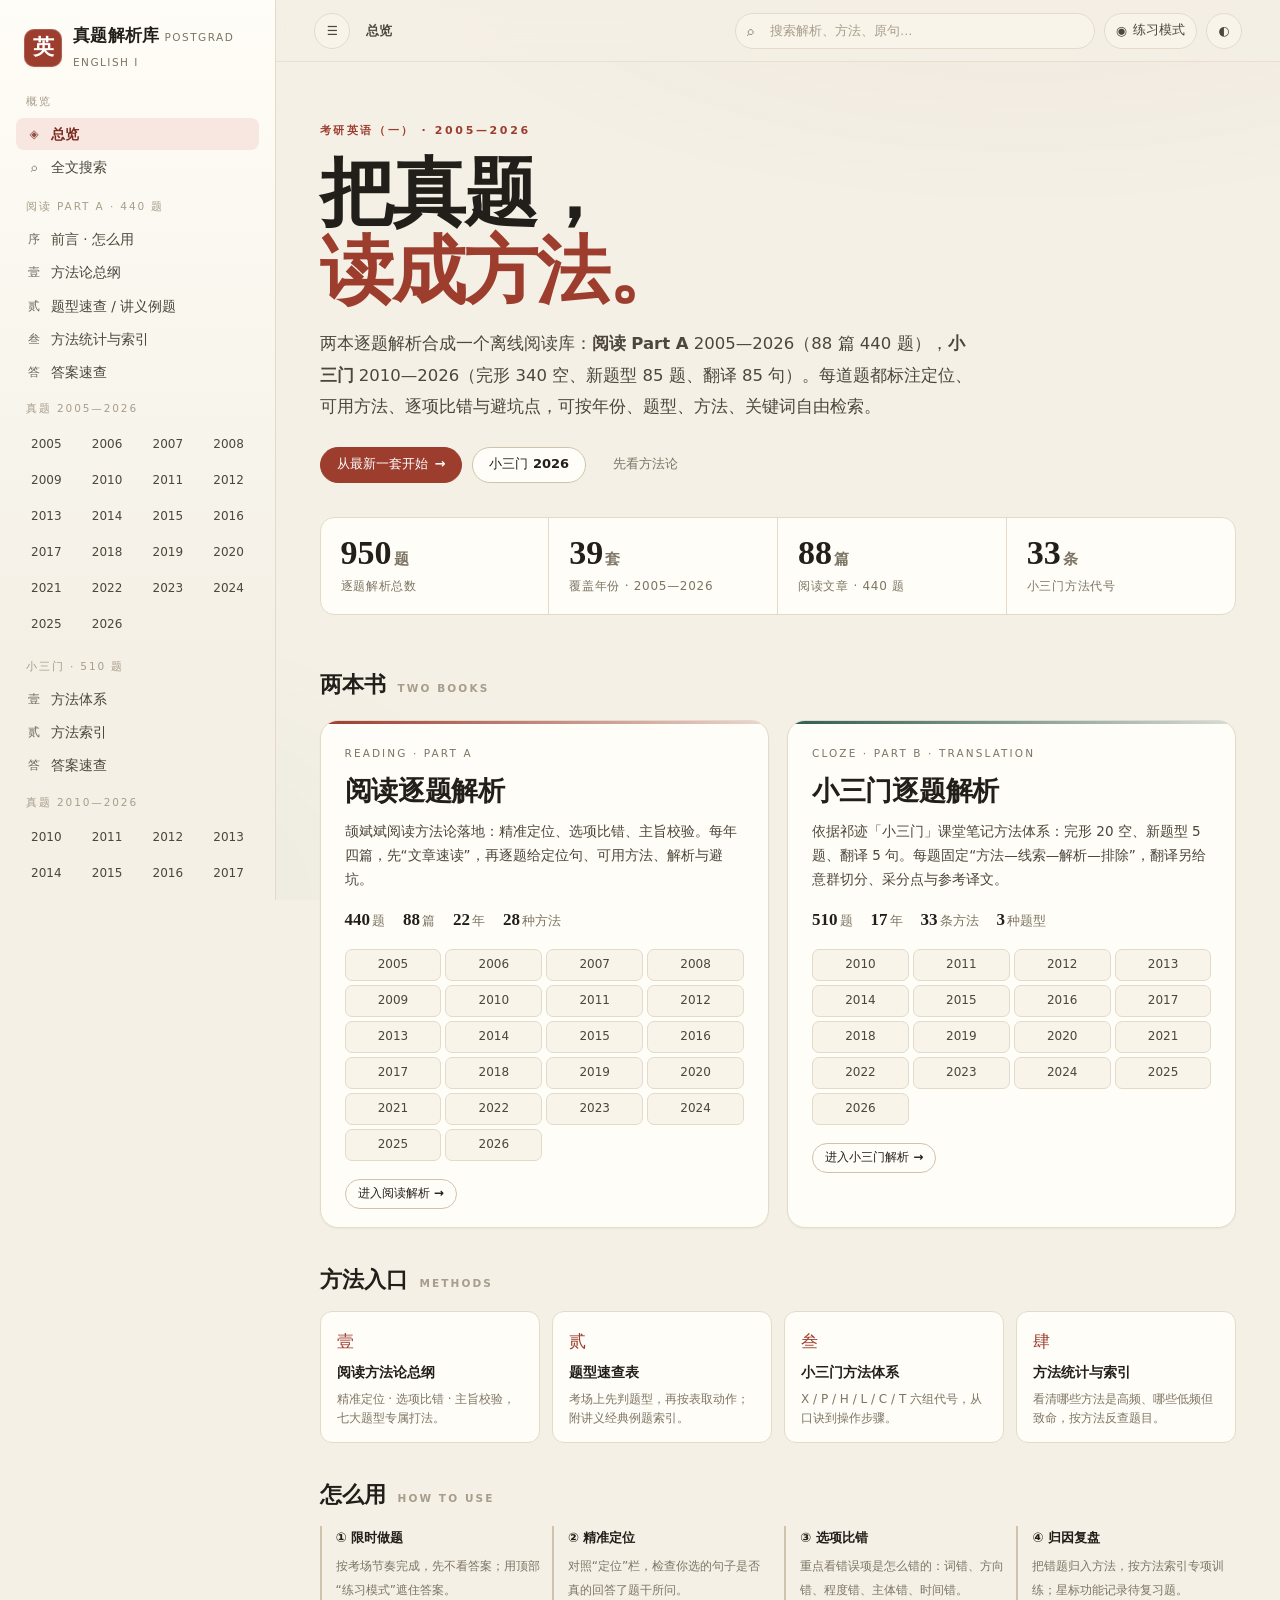
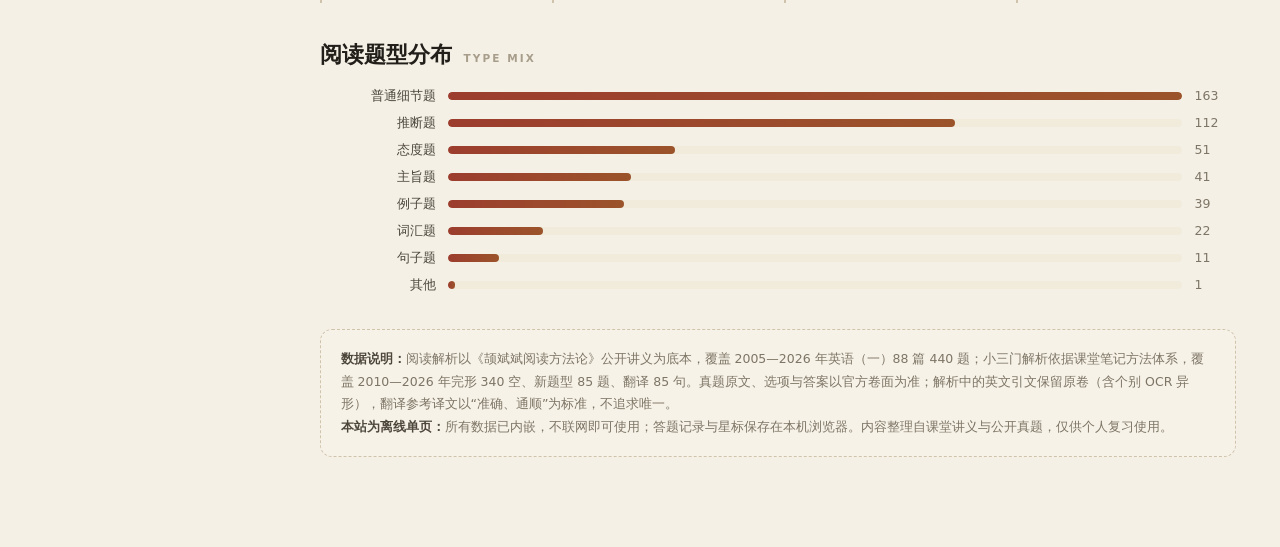
==== index.html @ 1fdf46d5 "feat: 考研英语一真题解析库（离线单页站） - 阅读 Part A 2005—2026：88 篇速读 + 440 题解析 - 小三门 2010—2026：完形 340 空 + 新题型 85 题 +" ====
<!DOCTYPE html>
<html lang="zh-CN" data-theme="light">
<head>
<meta charset="utf-8">
<meta name="viewport" content="width=device-width, initial-scale=1, viewport-fit=cover">
<title>考研英语一 · 真题解析库</title>
<meta name="description" content="考研英语（一）真题逐题解析离线阅读库：阅读 Part A 2005—2026（440题）、小三门 2010—2026（完形340空·新题型85题·翻译85句），按年份、题型、方法、关键词检索。">
<meta name="color-scheme" content="light dark">
<link rel="icon" href="data:image/svg+xml,%3Csvg xmlns='http://www.w3.org/2000/svg' viewBox='0 0 64 64'%3E%3Crect width='64' height='64' rx='14' fill='%239c3d2e'/%3E%3Ctext x='32' y='44' font-size='38' font-family='Songti SC,serif' text-anchor='middle' fill='%23fffdf7'%3E英%3C/text%3E%3C/svg%3E">
<script>
  (function () {
    try {
      var t = localStorage.getItem("ky.theme");
      if (t) t = JSON.parse(t);
      if (t !== "dark" && t !== "light") {
        t = window.matchMedia && window.matchMedia("(prefers-color-scheme: dark)").matches ? "dark" : "light";
      }
      document.documentElement.dataset.theme = t;
    } catch (e) {}
  })();
</script>
<style>
/* ============================================================
   考研英语一 · 真题解析库
   离线单页站点样式：纸感、朱砂、墨色
   ============================================================ */
:root {
  color-scheme: light;
  --sidebar-w: 276px;
  --topbar-h: 62px;
  --bg: #f4f0e6;
  --bg-deep: #ece6d8;
  --surface: #fffdf7;
  --surface-2: #f8f4e9;
  --surface-3: #f1ebdc;
  --ink: #221f1a;
  --ink-2: #4c463b;
  --muted: #7d7565;
  --faint: #a79d8a;
  --line: #e3dac9;
  --line-strong: #cfc3ac;
  --accent: #9c3d2e;
  --accent-soft: #f7e7e0;
  --accent-ink: #7c2b1f;
  --teal: #2f5d52;
  --teal-soft: #e5efe9;
  --gold: #9a6f26;
  --gold-soft: #f8eed6;
  --shadow-sm: 0 1px 2px rgba(66, 50, 30, .05);
  --shadow-md: 0 2px 4px rgba(66, 50, 30, .04), 0 18px 42px -28px rgba(66, 50, 30, .35);
  --font-ui: "PingFang SC", "Hiragino Sans GB", "Microsoft YaHei", system-ui, -apple-system, sans-serif;
  --font-serif: "Songti SC", "Noto Serif CJK SC", "Source Han Serif SC", "STSong", "SimSun", serif;
  --font-en: "Charter", "Iowan Old Style", "Palatino Linotype", "Times New Roman", serif;
  --font-mono: "SF Mono", "JetBrains Mono", Menlo, Consolas, monospace;
  --radius: 14px;
}
html[data-theme="dark"] {
  color-scheme: dark;
  --bg: #141310;
  --bg-deep: #100f0d;
  --surface: #1e1b17;
  --surface-2: #24211c;
  --surface-3: #2b2721;
  --ink: #eee7d9;
  --ink-2: #cec5b4;
  --muted: #9d9381;
  --faint: #776e5e;
  --line: #342f27;
  --line-strong: #4a4236;
  --accent: #e08a77;
  --accent-soft: #3b241e;
  --accent-ink: #f2ac9d;
  --teal: #8fc4b4;
  --teal-soft: #1d2e2a;
  --gold: #d9b373;
  --gold-soft: #332a1a;
  --shadow-sm: 0 1px 2px rgba(0, 0, 0, .3);
  --shadow-md: 0 2px 4px rgba(0, 0, 0, .25), 0 22px 48px -30px rgba(0, 0, 0, .8);
}

* { box-sizing: border-box; }
html { scroll-behavior: smooth; }
@media (prefers-reduced-motion: reduce) {
  html { scroll-behavior: auto; }
  * { transition: none !important; animation: none !important; }
}
body {
  margin: 0;
  background: var(--bg);
  color: var(--ink);
  font-family: var(--font-ui);
  font-size: 15px;
  line-height: 1.6;
  -webkit-font-smoothing: antialiased;
  text-rendering: optimizeLegibility;
}
body::before {
  content: "";
  position: fixed;
  inset: 0;
  pointer-events: none;
  z-index: 0;
  background:
    radial-gradient(1100px 500px at 80% -10%, rgba(156, 61, 46, .05), transparent 60%),
    radial-gradient(900px 500px at 0% 100%, rgba(47, 93, 82, .05), transparent 60%);
}
html[data-theme="dark"] body::before {
  background:
    radial-gradient(1100px 500px at 80% -10%, rgba(224, 138, 119, .06), transparent 60%),
    radial-gradient(900px 500px at 0% 100%, rgba(143, 196, 180, .05), transparent 60%);
}
a { color: inherit; text-decoration: none; }
button { font-family: inherit; color: inherit; }
code {
  font-family: var(--font-mono);
  font-size: .88em;
  background: var(--surface-3);
  border: 1px solid var(--line);
  border-radius: 4px;
  padding: .08em .38em;
  color: var(--accent-ink);
  white-space: nowrap;
}
strong { color: var(--ink); font-weight: 650; }
::selection { background: var(--accent-soft); color: var(--accent-ink); }
:focus-visible { outline: 2px solid var(--accent); outline-offset: 2px; border-radius: 4px; }

/* ---------------- 侧栏 ---------------- */
.sidebar {
  position: fixed;
  inset: 0 auto 0 0;
  width: var(--sidebar-w);
  z-index: 40;
  display: flex;
  flex-direction: column;
  background: linear-gradient(180deg, var(--surface) 0%, var(--bg) 72%);
  border-right: 1px solid var(--line);
  padding: 22px 16px 14px;
  overflow-y: auto;
  scrollbar-width: thin;
}
.brand { display: flex; align-items: center; gap: 11px; padding: 0 8px 20px; }
.brand-mark {
  width: 38px; height: 38px; flex: none;
  border-radius: 10px;
  background: var(--accent);
  color: #fff;
  display: grid; place-items: center;
  font-family: var(--font-serif);
  font-size: 21px; font-weight: 700;
  box-shadow: inset 0 0 0 1px rgba(255, 255, 255, .18), var(--shadow-sm);
}
.brand-title { font-family: var(--font-serif); font-size: 17px; font-weight: 700; letter-spacing: .02em; }
.brand-sub { font-size: 10.5px; color: var(--muted); letter-spacing: .14em; margin-top: 1px; }
.nav-group { margin-top: 14px; }
.nav-group:first-of-type { margin-top: 0; }
.nav-title {
  font-size: 10.5px; letter-spacing: .18em; color: var(--faint);
  padding: 0 10px 7px; text-transform: uppercase;
}
.nav-link {
  display: flex; align-items: center; gap: 9px;
  padding: 7px 10px; margin: 1px 0;
  border-radius: 8px;
  color: var(--ink-2);
  font-size: 13.5px;
  line-height: 1.35;
  transition: background .15s, color .15s;
}
.nav-link:hover { background: var(--surface-2); color: var(--ink); }
.nav-link.active { background: var(--accent-soft); color: var(--accent-ink); font-weight: 600; }
.nav-link .ni { width: 16px; text-align: center; font-size: 12px; opacity: .8; }
.year-grid { display: grid; grid-template-columns: repeat(4, 1fr); gap: 4px; padding: 4px 2px; }
.year-chip {
  display: grid; place-items: center;
  height: 32px; border-radius: 7px;
  font-size: 12px; color: var(--ink-2);
  border: 1px solid transparent;
  font-variant-numeric: tabular-nums;
  transition: background .15s, border-color .15s, color .15s;
}
.year-chip:hover { background: var(--surface-2); border-color: var(--line); }
.year-chip.active { background: var(--accent); color: #fff; font-weight: 600; }
.sidebar-foot {
  margin-top: auto; padding: 18px 10px 4px;
  border-top: 1px dashed var(--line);
  font-size: 11.5px; color: var(--muted);
  display: flex; align-items: center; justify-content: space-between; gap: 8px;
}
.sidebar-foot b { color: var(--accent-ink); font-variant-numeric: tabular-nums; }

/* ---------------- 主区 / 顶栏 ---------------- */
.main { margin-left: var(--sidebar-w); min-height: 100vh; position: relative; z-index: 1; }
.topbar {
  position: sticky; top: 0; z-index: 30;
  height: var(--topbar-h);
  display: flex; align-items: center; gap: 16px;
  padding: 0 clamp(18px, 3vw, 42px);
  background: color-mix(in srgb, var(--bg) 82%, transparent);
  backdrop-filter: saturate(140%) blur(14px);
  -webkit-backdrop-filter: saturate(140%) blur(14px);
  border-bottom: 1px solid color-mix(in srgb, var(--line) 75%, transparent);
}
@supports not (backdrop-filter: blur(4px)) { .topbar { background: var(--bg); } }
.menu-btn { display: none; }
.crumb { font-size: 12.5px; color: var(--muted); display: flex; align-items: center; gap: 7px; min-width: 0; }
.crumb b { color: var(--ink-2); font-weight: 600; }
.crumb .sep { color: var(--faint); }
.top-actions { margin-left: auto; display: flex; align-items: center; gap: 9px; }
.topsearch { position: relative; width: min(360px, 34vw); }
.topsearch input {
  width: 100%; height: 36px;
  padding: 0 14px 0 34px;
  border-radius: 999px;
  border: 1px solid var(--line);
  background: var(--surface-2);
  color: var(--ink);
  font-size: 13px;
  outline: none;
  transition: border-color .15s, background .15s, box-shadow .15s;
}
.topsearch input::placeholder { color: var(--faint); }
.topsearch input:focus { border-color: var(--accent); background: var(--surface); box-shadow: 0 0 0 3px color-mix(in srgb, var(--accent) 12%, transparent); }
.topsearch .si { position: absolute; left: 12px; top: 50%; transform: translateY(-50%); color: var(--muted); font-size: 13px; pointer-events: none; }
.icon-btn {
  height: 36px; min-width: 36px; padding: 0 11px;
  display: inline-flex; align-items: center; justify-content: center; gap: 6px;
  border: 1px solid var(--line);
  background: var(--surface-2);
  border-radius: 999px;
  font-size: 12.5px;
  color: var(--ink-2);
  cursor: pointer;
  transition: all .15s;
}
.icon-btn:hover { border-color: var(--line-strong); background: var(--surface); color: var(--ink); }
.icon-btn.active { background: var(--accent); border-color: var(--accent); color: #fff; }
.icon-btn.active:hover { background: var(--accent); color: #fff; }
.view { max-width: 1040px; margin: 0 auto; padding: clamp(22px, 3.4vw, 42px) clamp(18px, 3.4vw, 44px) 90px; }

/* ---------------- 通用 ---------------- */
.eyebrow {
  font-size: 11px; letter-spacing: .24em; text-transform: uppercase;
  color: var(--accent); font-weight: 650;
}
.page-head { margin-bottom: 26px; }
.page-head h1 {
  font-family: var(--font-serif);
  font-size: clamp(30px, 3.6vw, 44px);
  line-height: 1.15;
  letter-spacing: -.01em;
  margin: 7px 0 10px;
  font-weight: 700;
}
.page-head .sub { color: var(--ink-2); font-size: 14.5px; max-width: 760px; line-height: 1.8; }
.meta-row { display: flex; flex-wrap: wrap; gap: 8px; margin-top: 14px; align-items: center; }
.pill {
  display: inline-flex; align-items: center; gap: 6px;
  padding: 4px 11px; border-radius: 999px;
  background: var(--surface-2); border: 1px solid var(--line);
  font-size: 12px; color: var(--ink-2);
  white-space: nowrap;
}
.pill.accent { background: var(--accent-soft); border-color: transparent; color: var(--accent-ink); }
.pill.teal { background: var(--teal-soft); border-color: transparent; color: var(--teal); }
.pill.gold { background: var(--gold-soft); border-color: transparent; color: var(--gold); }
.btn {
  display: inline-flex; align-items: center; justify-content: center; gap: 7px;
  height: 36px; padding: 0 16px;
  border-radius: 999px;
  border: 1px solid var(--line-strong);
  background: var(--surface);
  color: var(--ink);
  font-size: 13px; font-weight: 550;
  cursor: pointer;
  transition: all .16s;
}
.btn:hover { border-color: var(--ink-2); transform: translateY(-1px); }
.btn.primary { background: var(--accent); border-color: var(--accent); color: #fff; }
.btn.primary:hover { background: var(--accent-ink); border-color: var(--accent-ink); }
.btn.ghost { background: transparent; border-color: transparent; color: var(--muted); }
.btn.ghost:hover { background: var(--surface-2); color: var(--ink); }
.btn.sm { height: 30px; padding: 0 12px; font-size: 12px; }
.toolbar { display: flex; align-items: center; gap: 8px; flex-wrap: wrap; margin: 18px 0; }
.toolbar .spacer { flex: 1; }
.hint { font-size: 12px; color: var(--muted); }
.section-title {
  display: flex; align-items: baseline; gap: 12px;
  margin: 34px 0 14px;
  font-family: var(--font-serif); font-size: 22px; font-weight: 700;
}
.section-title .en { font-family: var(--font-ui); font-size: 10.5px; letter-spacing: .2em; color: var(--faint); font-weight: 600; }
.section-title .spacer { flex: 1; }
.qjump { display: flex; gap: 4px; flex-wrap: wrap; align-items: center; }
.qjump button {
  min-width: 30px; height: 27px; padding: 0 7px;
  border-radius: 6px; border: 1px solid var(--line);
  background: var(--surface); color: var(--muted);
  font-size: 11.5px; cursor: pointer; font-variant-numeric: tabular-nums;
  transition: all .15s;
}
.qjump button:hover { border-color: var(--accent); color: var(--accent-ink); background: var(--accent-soft); }

/* ---------------- 首页 ---------------- */
.hero { padding: 18px 0 10px; }
.hero h1 {
  font-family: var(--font-serif);
  font-size: clamp(42px, 6.2vw, 74px);
  line-height: 1.06;
  letter-spacing: -.025em;
  margin: 14px 0 18px;
  font-weight: 700;
}
.hero h1 .accent { color: var(--accent); }
.hero .lead { font-size: 16.5px; color: var(--ink-2); max-width: 660px; line-height: 1.9; }
.hero-actions { display: flex; gap: 10px; flex-wrap: wrap; margin-top: 24px; }
.stat-strip {
  margin: 34px 0 8px;
  display: grid; grid-template-columns: repeat(4, 1fr);
  border: 1px solid var(--line);
  border-radius: var(--radius);
  background: var(--surface);
  overflow: hidden;
}
.stat { padding: 18px 20px; border-right: 1px solid var(--line); }
.stat:last-child { border-right: 0; }
.stat .num {
  font-family: var(--font-serif); font-size: 34px; line-height: 1; font-weight: 700;
  font-variant-numeric: tabular-nums;
}
.stat .num em { font-style: normal; font-size: 15px; color: var(--muted); margin-left: 2px; }
.stat .lab { font-size: 12px; color: var(--muted); margin-top: 7px; letter-spacing: .06em; }
.book-grid { display: grid; grid-template-columns: 1fr 1fr; gap: 18px; margin-top: 18px; }
.book-card {
  display: block;
  position: relative;
  border: 1px solid var(--line);
  border-radius: 18px;
  background: var(--surface);
  padding: 24px 24px 18px;
  overflow: hidden;
  box-shadow: var(--shadow-sm);
  transition: transform .2s, box-shadow .2s, border-color .2s;
}
.book-card:hover { transform: translateY(-3px); box-shadow: var(--shadow-md); border-color: var(--line-strong); }
.book-card::before {
  content: ""; position: absolute; inset: 0 0 auto 0; height: 3px;
  background: linear-gradient(90deg, var(--accent), color-mix(in srgb, var(--accent) 20%, transparent));
}
.book-card.small::before { background: linear-gradient(90deg, var(--teal), color-mix(in srgb, var(--teal) 20%, transparent)); }
.book-card .bk { font-size: 10.5px; letter-spacing: .2em; color: var(--muted); text-transform: uppercase; }
.book-card h2 { font-family: var(--font-serif); font-size: 27px; margin: 8px 0 6px; letter-spacing: -.01em; }
.book-card .desc { color: var(--ink-2); font-size: 13.5px; line-height: 1.8; min-height: 48px; }
.book-card .nums { display: flex; gap: 18px; margin: 14px 0 16px; font-size: 12.5px; color: var(--muted); }
.book-card .nums b { color: var(--ink); font-family: var(--font-serif); font-size: 17px; margin-right: 2px; }
.book-card .year-grid { padding: 0; margin-bottom: 14px; }
.book-card .year-chip { border-color: var(--line); background: var(--surface-2); }
.entry-grid { display: grid; grid-template-columns: repeat(4, 1fr); gap: 12px; }
.entry {
  display: flex; flex-direction: column; gap: 6px;
  border: 1px solid var(--line); border-radius: 12px;
  background: var(--surface); padding: 16px 16px 14px;
  transition: border-color .15s, transform .15s;
}
.entry:hover { border-color: var(--line-strong); transform: translateY(-2px); }
.entry .ico { font-size: 17px; color: var(--accent); }
.entry b { font-size: 14px; }
.entry span { font-size: 12px; color: var(--muted); line-height: 1.6; }
.howto { display: grid; grid-template-columns: repeat(4, 1fr); gap: 12px; margin-top: 8px; }
.howto .step { border-left: 2px solid var(--line-strong); padding: 2px 0 2px 14px; }
.howto .step b { display: block; font-size: 13px; margin-bottom: 4px; }
.howto .step span { font-size: 12px; color: var(--muted); line-height: 1.7; }
.notice {
  margin-top: 34px; padding: 18px 20px;
  border: 1px dashed var(--line-strong); border-radius: 12px;
  background: color-mix(in srgb, var(--surface-2) 60%, transparent);
  font-size: 12.5px; color: var(--muted); line-height: 1.8;
}
.notice b { color: var(--ink-2); }

/* ---------------- 年份切换 / 页头 ---------------- */
.year-nav { display: flex; align-items: center; gap: 10px; flex-wrap: wrap; }
.year-nav .btn { height: 32px; padding: 0 13px; font-size: 12.5px; }
.tabs {
  display: flex; gap: 4px; padding: 4px;
  border: 1px solid var(--line); border-radius: 12px;
  background: var(--surface-2);
  width: fit-content; max-width: 100%;
  overflow-x: auto; scrollbar-width: none;
}
.tabs::-webkit-scrollbar { display: none; }
.tab {
  display: inline-flex; align-items: center; gap: 7px;
  padding: 8px 16px; border-radius: 9px;
  font-size: 13px; color: var(--ink-2); white-space: nowrap;
  transition: all .15s; cursor: pointer; border: 0; background: transparent;
}
.tab:hover { color: var(--ink); background: var(--surface); }
.tab.active { background: var(--surface); color: var(--ink); font-weight: 600; box-shadow: var(--shadow-sm); }
.tab .cnt { font-size: 10.5px; color: var(--muted); font-variant-numeric: tabular-nums; }
.reader-bar {
  position: sticky; top: var(--topbar-h); z-index: 20;
  display: flex; align-items: center; gap: 14px; flex-wrap: wrap;
  padding: 10px 0;
  background: color-mix(in srgb, var(--bg) 88%, transparent);
  backdrop-filter: blur(10px);
  -webkit-backdrop-filter: blur(10px);
}
.reader-bar .spacer { flex: 1; }

/* ---------------- 文章速读 ---------------- */
.brief {
  border: 1px solid var(--line); border-radius: var(--radius);
  background: var(--surface); overflow: hidden;
  box-shadow: var(--shadow-sm);
}
.brief-head {
  display: flex; align-items: center; gap: 10px;
  padding: 13px 20px;
  background: var(--surface-2);
  border-bottom: 1px solid var(--line);
  font-size: 12px; letter-spacing: .14em; color: var(--teal); font-weight: 650;
}
.brief-head .spacer { flex: 1; }
.brief-row {
  display: grid; grid-template-columns: 92px minmax(0, 1fr);
  gap: 18px; padding: 12px 20px;
  border-top: 1px dashed var(--line);
}
.brief-row:first-of-type { border-top: 0; }
.brief-lab { font-size: 12px; color: var(--teal); font-weight: 600; padding-top: 2px; }
.brief-val { font-size: 13.8px; line-height: 1.85; color: var(--ink-2); }
.brief-row.key .brief-val { font-family: var(--font-serif); color: var(--ink); font-size: 15px; }
.brief-row.gist .brief-val { color: var(--ink); }

/* ---------------- 题目卡片 ---------------- */
.qlist { display: grid; gap: 12px; }
.qcard {
  border: 1px solid var(--line);
  border-left: 3px solid transparent;
  border-radius: 13px;
  background: var(--surface);
  box-shadow: var(--shadow-sm);
  overflow: hidden;
  transition: border-color .18s, box-shadow .18s;
  scroll-margin-top: calc(var(--topbar-h) + 78px);
}
.qcard:hover { border-color: var(--line-strong); }
.qcard.open { border-left-color: var(--accent); box-shadow: var(--shadow-md); }
.qcard.flash { animation: flash 1.6s ease; }
@keyframes flash {
  0%, 100% { box-shadow: var(--shadow-sm); }
  20%, 60% { box-shadow: 0 0 0 3px color-mix(in srgb, var(--accent) 30%, transparent), var(--shadow-md); }
}
.qhead {
  display: flex; align-items: center; gap: 13px;
  padding: 13px 16px 13px 17px;
  cursor: pointer; user-select: none;
}
.qno {
  font-family: var(--font-serif); font-size: 21px; font-weight: 700;
  color: var(--faint); min-width: 34px; line-height: 1;
  font-variant-numeric: tabular-nums;
}
.qcard.open .qno { color: var(--accent); }
.qanswer {
  flex: none; width: 31px; height: 31px; border-radius: 50%;
  display: grid; place-items: center;
  background: var(--accent); color: #fff;
  font-weight: 700; font-size: 14px; line-height: 1;
  box-shadow: inset 0 0 0 1px rgba(255, 255, 255, .2);
  cursor: default;
}
.qanswer.hide { background: var(--surface-3); color: var(--muted); box-shadow: inset 0 0 0 1px var(--line-strong); cursor: pointer; }
.qtype { flex: 1; min-width: 0; font-size: 13.5px; color: var(--ink-2); line-height: 1.5; white-space: nowrap; overflow: hidden; text-overflow: ellipsis; }
.qcard.open .qtype { white-space: normal; }
.qtype .k { color: var(--muted); }
.qmeta { font-size: 11px; color: var(--faint); white-space: nowrap; letter-spacing: .04em; }
.qacts { display: flex; align-items: center; gap: 2px; flex: none; }
.star {
  border: 0; background: none; cursor: pointer;
  width: 30px; height: 30px; border-radius: 7px;
  display: grid; place-items: center;
  font-size: 15px; color: var(--faint);
  transition: background .15s, color .15s;
}
.star:hover { background: var(--surface-2); color: var(--gold); }
.star.on { color: var(--gold); }
.chev { width: 26px; height: 26px; display: grid; place-items: center; color: var(--faint); transition: transform .2s; font-size: 11px; }
.qcard.open .chev { transform: rotate(180deg); }
.qbody { display: none; padding: 2px 20px 20px; border-top: 1px solid var(--line); }
.qcard.open .qbody { display: block; animation: unveil .18s ease; }
@keyframes unveil { from { opacity: 0; transform: translateY(-3px); } to { opacity: 1; transform: none; } }
.field { margin-top: 18px; }
.flabel {
  display: flex; align-items: center; gap: 8px;
  font-size: 10.5px; letter-spacing: .18em; font-weight: 700;
  color: var(--teal); margin-bottom: 8px;
}
.flabel::before { content: ""; width: 13px; height: 1px; background: var(--teal); opacity: .7; }
.ftext { font-size: 14.8px; line-height: 1.9; color: var(--ink-2); max-width: 78ch; }
.ftext strong { color: var(--ink); }
.ftext code { white-space: normal; word-break: break-word; }
.locate {
  font-family: var(--font-en), var(--font-serif);
  font-size: 15px; line-height: 1.85; color: var(--ink);
  background: var(--surface-2);
  border-left: 2px solid var(--line-strong);
  border-radius: 0 8px 8px 0;
  padding: 10px 14px;
}
.methods { list-style: none; margin: 0; padding: 0; display: grid; gap: 7px; }
.methods li {
  display: grid; grid-template-columns: auto minmax(0, 1fr); gap: 10px;
  font-size: 14.2px; line-height: 1.8; color: var(--ink-2);
  padding: 7px 10px; border-radius: 8px;
  background: color-mix(in srgb, var(--surface-2) 55%, transparent);
}
.methods .role {
  font-size: 10.5px; font-weight: 700; letter-spacing: .08em;
  padding: 2px 6px; border-radius: 4px; margin-top: 3px;
  align-self: start; justify-self: start; white-space: nowrap; line-height: 1.5;
}
.methods .role.primary { background: var(--accent-soft); color: var(--accent-ink); }
.methods .role.aux { background: var(--teal-soft); color: var(--teal); }
.methods .role.none { background: var(--surface-3); color: var(--muted); }
.pitfall {
  margin-top: 18px;
  padding: 12px 15px 12px 16px;
  border-radius: 0 10px 10px 0;
  border-left: 3px solid var(--gold);
  background: var(--gold-soft);
  font-size: 13.8px; line-height: 1.85; color: var(--ink-2);
}
.pitfall b { color: var(--gold); font-size: 10.5px; letter-spacing: .16em; display: block; margin-bottom: 4px; }
.reveal-bar {
  display: none; align-items: center; gap: 8px;
  padding-top: 16px; margin-top: 16px; border-top: 1px dashed var(--line);
}
.practice .qcard:not(.revealed) .reveal-bar { display: flex; }
.practice .qcard:not(.revealed) .qanswer { background: var(--surface-3); color: var(--muted); box-shadow: inset 0 0 0 1px var(--line-strong); cursor: pointer; }
.practice .qcard:not(.revealed) .ans-real { display: none; }
.practice .qcard:not(.revealed) .ans-hide { display: grid; }
.ans-hide { display: none; }
.answer-line { display: flex; align-items: center; gap: 8px; font-size: 12px; color: var(--muted); }
.answer-line b { color: var(--accent); font-size: 14px; }

/* ---------------- 完形 / 新题型 / 翻译 ---------------- */
.overview {
  border: 1px solid var(--line); border-radius: var(--radius);
  background: var(--surface); padding: 18px 20px;
  font-size: 14px; line-height: 1.9; color: var(--ink-2);
}
.overview .lbl { font-size: 10.5px; letter-spacing: .18em; color: var(--teal); font-weight: 700; display: block; margin-bottom: 7px; }
.passage-wrap { margin-top: 18px; border: 1px solid var(--line); border-radius: var(--radius); background: var(--surface); overflow: hidden; }
.passage-head {
  display: flex; align-items: center; gap: 10px;
  padding: 11px 18px; background: var(--surface-2);
  border-bottom: 1px solid var(--line);
  font-size: 12px; color: var(--teal); letter-spacing: .12em; font-weight: 650;
}
.passage-head .spacer { flex: 1; }
.passage-body { padding: 20px 24px 24px; }
.passage-wrap.collapsed .passage-body { display: none; }
.passage-p {
  font-family: var(--font-serif); font-size: 16.3px; line-height: 1.98;
  margin: 0 0 1.02em; color: var(--ink); text-align: justify;
}
.passage-p:last-child { margin-bottom: 0; }
.passage-p.direction { font-family: var(--font-ui); font-size: 12px; color: var(--muted); line-height: 1.75; margin-bottom: .55em; text-align: left; }
.passage-p.sortpara { position: relative; padding-left: 34px; }
.passage-p .plabel {
  position: absolute; left: 0; top: 5px;
  width: 23px; height: 23px; border-radius: 6px;
  display: grid; place-items: center;
  background: var(--teal-soft); color: var(--teal);
  font-family: var(--font-ui); font-size: 12px; font-weight: 700;
}
.passage-p.chainline {
  font-family: var(--font-mono); font-size: 14px; text-align: center;
  color: var(--ink-2); background: var(--surface-2);
  border-radius: 8px; padding: 10px 8px; margin-top: 16px; letter-spacing: .04em;
}
.blank {
  display: inline-flex; align-items: center; justify-content: center;
  min-width: 1.95em; padding: 0 .3em; margin: 0 .1em;
  border-bottom: 2px solid var(--accent);
  border-radius: 4px 4px 0 0;
  background: var(--accent-soft);
  color: var(--accent-ink);
  font-family: var(--font-ui); font-size: .82em; font-weight: 700;
  line-height: 1.55; cursor: pointer;
  transition: background .15s, color .15s;
  font-variant-numeric: tabular-nums;
}
.blank:hover { background: color-mix(in srgb, var(--accent) 22%, transparent); }
.blank.revealed { background: var(--accent); color: #fff; border-bottom-color: var(--accent-ink); }
.qmark {
  display: inline-flex; align-items: center; justify-content: center;
  min-width: 2.1em; padding: 1px .35em; margin-right: .35em;
  border-radius: 5px; background: var(--accent); color: #fff;
  font-family: var(--font-ui); font-size: .78em; font-weight: 700;
  vertical-align: .08em;
}
.options-panel { margin-top: 16px; display: grid; gap: 7px; }
.opt {
  display: flex; gap: 10px; align-items: flex-start;
  padding: 8px 12px; border: 1px solid var(--line); border-radius: 8px;
  background: var(--surface); font-size: 14px; line-height: 1.7;
}
.opt .olabel {
  flex: none; width: 21px; height: 21px; border-radius: 50%;
  display: grid; place-items: center;
  background: var(--surface-3); color: var(--ink-2);
  font-size: 11px; font-weight: 700; margin-top: 2px;
}
.opt.correct { border-color: var(--accent); background: var(--accent-soft); }
.opt.correct .olabel { background: var(--accent); color: #fff; }
.practice .qcard:not(.revealed) .opt.correct { border-color: var(--line); background: var(--surface); }
.practice .qcard:not(.revealed) .opt.correct .olabel { background: var(--surface-3); color: var(--ink-2); }
.cloze-opts { display: grid; grid-template-columns: repeat(2, minmax(0, 1fr)); gap: 7px; margin-top: 14px; }
.cloze-opts .opt { font-size: 13.5px; }
.answer-strip {
  margin-top: 16px; display: flex; align-items: center; gap: 12px; flex-wrap: wrap;
  padding: 12px 16px; border: 1px dashed var(--line-strong); border-radius: 10px;
  background: var(--surface-2); font-size: 13px; color: var(--muted);
}
.answer-strip code { font-size: 14px; letter-spacing: .12em; }
.terms { display: flex; flex-wrap: wrap; gap: 7px; margin-top: 14px; }
.term {
  display: inline-flex; align-items: baseline; gap: 6px;
  padding: 5px 10px; border-radius: 7px; background: var(--surface-2);
  border: 1px solid var(--line); font-size: 12.5px;
}
.term b { font-family: var(--font-en); color: var(--accent-ink); font-weight: 600; }
.term span { color: var(--muted); }
.tr-sentence {
  font-family: var(--font-en), var(--font-serif);
  font-size: 15.5px; line-height: 1.9; color: var(--ink);
  padding: 12px 14px; background: var(--surface-2);
  border-left: 2px solid var(--accent); border-radius: 0 8px 8px 0;
}
.chunks { display: grid; gap: 6px; margin-top: 12px; }
.chunk {
  display: grid; grid-template-columns: minmax(0, 1.15fr) 18px minmax(0, 1fr);
  gap: 8px; align-items: baseline;
  font-size: 13.5px; line-height: 1.75;
  padding: 6px 10px; border-radius: 7px; background: var(--surface-2);
}
.chunk .ce { font-family: var(--font-en); color: var(--ink); }
.chunk .ca { color: var(--ink-2); }
.chunk .arr { color: var(--faint); text-align: center; }
.translation {
  margin-top: 14px; padding: 14px 16px;
  background: var(--accent-soft); border-radius: 0 10px 10px 0;
  border-left: 3px solid var(--accent);
  font-family: var(--font-serif); font-size: 16px; line-height: 1.95; color: var(--ink);
}
.translation .lbl { display: block; font-family: var(--font-ui); font-size: 10.5px; letter-spacing: .18em; color: var(--accent-ink); font-weight: 700; margin-bottom: 5px; }
.keypoints { font-size: 13.8px; line-height: 1.9; color: var(--ink-2); }

/* ---------------- 文档（方法总纲等） ---------------- */
.doc-grid { display: grid; grid-template-columns: minmax(0, 1fr) 216px; gap: 46px; align-items: start; }
.doc-grid.wide { grid-template-columns: minmax(0, 1fr); }
.doc { min-width: 0; }
.doc h1 { font-family: var(--font-serif); font-size: 32px; line-height: 1.25; margin: 0 0 20px; letter-spacing: -.01em; }
.doc h2 {
  font-family: var(--font-serif); font-size: 24px; line-height: 1.35;
  margin: 44px 0 14px; padding-top: 10px; border-top: 1px solid var(--line);
  scroll-margin-top: 90px;
}
.doc h3 { font-family: var(--font-serif); font-size: 18.5px; margin: 28px 0 10px; scroll-margin-top: 90px; }
.doc h4 { font-size: 15px; margin: 22px 0 8px; }
.doc p { font-size: 15.2px; line-height: 1.95; color: var(--ink-2); margin: 0 0 14px; }
.doc li { font-size: 15px; line-height: 1.9; color: var(--ink-2); margin: 5px 0; }
.doc li strong { color: var(--ink); }
.doc ul, .doc ol { padding-left: 1.5em; margin: 8px 0 14px; }
.doc blockquote {
  margin: 16px 0; padding: 12px 18px;
  background: var(--surface-2);
  border-left: 3px solid var(--accent);
  border-radius: 0 10px 10px 0;
}
.doc blockquote p { margin: 4px 0; color: var(--ink); }
.doc hr { border: 0; border-top: 1px solid var(--line); margin: 28px 0; }
.doc code { white-space: normal; }
.tbl-wrap { overflow-x: auto; margin: 16px 0 20px; border: 1px solid var(--line); border-radius: 10px; }
.doc table { border-collapse: collapse; width: 100%; font-size: 13px; min-width: 480px; }
.doc th, .doc td { padding: 8px 11px; text-align: left; border-bottom: 1px solid var(--line); vertical-align: top; line-height: 1.65; }
.doc th { background: var(--surface-2); font-size: 12px; color: var(--ink); font-weight: 650; white-space: nowrap; }
.doc tr:last-child td { border-bottom: 0; }
.doc td { color: var(--ink-2); }
.doc th:first-child, .doc td:first-child { min-width: 92px; }
.toc { position: sticky; top: 86px; max-height: calc(100vh - 120px); overflow: auto; font-size: 12.5px; border-left: 1px solid var(--line); padding-left: 16px; scrollbar-width: thin; }
.toc-title { font-size: 10.5px; letter-spacing: .2em; color: var(--faint); margin-bottom: 10px; font-weight: 650; }
.toc a { display: block; padding: 3.5px 0; color: var(--muted); line-height: 1.5; border-left: 2px solid transparent; margin-left: -18px; padding-left: 16px; }
.toc a:hover { color: var(--ink); }
.toc a.lv3 { padding-left: 27px; font-size: 11.8px; color: var(--faint); }
.toc a.active { color: var(--accent); border-left-color: var(--accent); }

/* ---------------- 统计 / 答案表 ---------------- */
.bar-list { display: grid; gap: 7px; margin-top: 12px; }
.bar-row { display: grid; grid-template-columns: 116px minmax(0, 1fr) 42px; gap: 12px; align-items: center; font-size: 12.5px; }
.bar-row .bl { color: var(--ink-2); text-align: right; }
.bar-track { display: block; height: 8px; border-radius: 99px; background: var(--surface-3); overflow: hidden; }
.bar-fill { display: block; min-width: 3px; height: 100%; border-radius: 99px; background: linear-gradient(90deg, var(--accent), color-mix(in srgb, var(--accent) 55%, var(--gold))); }
.bar-row .bv { color: var(--muted); font-variant-numeric: tabular-nums; }
.method-grid { display: grid; grid-template-columns: repeat(2, minmax(0, 1fr)); gap: 10px; margin-top: 14px; }
.method-tile {
  display: flex; align-items: center; gap: 12px;
  padding: 12px 14px; border: 1px solid var(--line); border-radius: 10px;
  background: var(--surface); transition: border-color .15s, transform .15s;
}
.method-tile:hover { border-color: var(--line-strong); transform: translateY(-1px); }
.method-tile .mt-name { flex: 1; font-size: 13.5px; }
.method-tile .mt-cnt { font-family: var(--font-serif); font-size: 18px; font-weight: 700; color: var(--accent); }
.method-tile .mt-unit { font-size: 10.5px; color: var(--muted); }
.answer-table td { font-variant-numeric: tabular-nums; }
.answer-table .ans { font-family: var(--font-mono); font-size: 13px; letter-spacing: .16em; color: var(--accent-ink); }
.answer-table .yr { font-weight: 650; color: var(--ink); padding-right: 20px; white-space: nowrap; }
.answer-table .ans { padding-right: 14px; }
.answer-table a { color: var(--accent-ink); }
.answer-table a:hover { text-decoration: underline; }

/* ---------------- 搜索 ---------------- */
.search-hero { max-width: 820px; }
.search-big { position: relative; margin: 18px 0 12px; }
.search-big input {
  width: 100%; height: 52px; padding: 0 18px 0 46px;
  border-radius: 13px; border: 1px solid var(--line-strong);
  background: var(--surface); color: var(--ink);
  font-size: 16px; outline: none;
  box-shadow: var(--shadow-sm);
}
.search-big input:focus { border-color: var(--accent); box-shadow: 0 0 0 4px color-mix(in srgb, var(--accent) 10%, transparent); }
.search-big .si { position: absolute; left: 17px; top: 50%; transform: translateY(-50%); color: var(--muted); font-size: 16px; }
.filters { display: flex; flex-wrap: wrap; gap: 7px; margin: 14px 0 22px; }
.chip {
  padding: 5px 12px; border-radius: 999px; border: 1px solid var(--line);
  background: var(--surface); color: var(--ink-2);
  font-size: 12px; cursor: pointer; transition: all .15s;
}
.chip:hover { border-color: var(--line-strong); }
.chip.active { background: var(--ink); color: var(--bg); border-color: var(--ink); }
.result {
  display: block; padding: 15px 0;
  border-bottom: 1px solid var(--line);
  transition: background .15s;
}
.result:hover { background: color-mix(in srgb, var(--surface-2) 55%, transparent); }
.result .r-top { display: flex; align-items: center; gap: 9px; flex-wrap: wrap; margin-bottom: 5px; }
.result .r-label { font-size: 13.5px; font-weight: 600; color: var(--ink); }
.result .r-snippet { font-size: 13px; color: var(--muted); line-height: 1.8; display: -webkit-box; -webkit-line-clamp: 2; -webkit-box-orient: vertical; overflow: hidden; }
.result mark { background: var(--gold-soft); color: var(--gold); border-radius: 2px; padding: 0 2px; }
.empty { padding: 50px 0; text-align: center; color: var(--muted); font-size: 13.5px; }
.kbd {
  display: inline-block; padding: 1px 5px; border: 1px solid var(--line-strong);
  border-bottom-width: 2px; border-radius: 4px; font-family: var(--font-mono);
  font-size: 10.5px; color: var(--muted); background: var(--surface);
}

/* ---------------- 其他 ---------------- */
.backdrop { display: none; }
.footer {
  margin-top: 60px; padding-top: 20px; border-top: 1px solid var(--line);
  font-size: 11.5px; color: var(--faint); display: flex; flex-wrap: wrap; gap: 10px 18px;
  justify-content: space-between;
}
.footer a { color: var(--muted); }
.toast {
  position: fixed; bottom: 26px; left: 50%; transform: translate(-50%, 20px);
  background: var(--ink); color: var(--bg); padding: 9px 16px; border-radius: 999px;
  font-size: 12.5px; opacity: 0; pointer-events: none; transition: all .25s; z-index: 100;
  box-shadow: var(--shadow-md);
}
.toast.show { opacity: 1; transform: translate(-50%, 0); }

/* ---------------- 响应式 ---------------- */
@media (max-width: 1180px) {
  .doc-grid { grid-template-columns: minmax(0, 1fr); }
  .toc { display: none; }
}
@media (max-width: 1024px) {
  .sidebar { transform: translateX(-100%); transition: transform .25s ease; box-shadow: var(--shadow-md); }
  body.nav-open .sidebar { transform: none; }
  body.nav-open .backdrop { display: block; position: fixed; inset: 0; background: rgba(20, 15, 5, .35); z-index: 35; }
  .main { margin-left: 0; }
  .menu-btn { display: inline-flex; }
  .topsearch { width: min(280px, 36vw); }
  .book-grid { grid-template-columns: 1fr; }
  .entry-grid, .howto { grid-template-columns: repeat(2, 1fr); }
}
@media (max-width: 720px) {
  .view { padding: 18px 15px 70px; }
  .topbar { gap: 8px; padding: 0 14px; }
  .crumb { display: none; }
  .topsearch { width: auto; flex: 1; }
  .topsearch input { height: 34px; }
  .top-actions .label { display: none; }
  .icon-btn { padding: 0 10px; }
  .stat-strip { grid-template-columns: repeat(2, 1fr); }
  .stat { border-bottom: 1px solid var(--line); }
  .stat:nth-child(2) { border-right: 0; }
  .stat:nth-child(3), .stat:nth-child(4) { border-bottom: 0; }
  .hero h1 { font-size: 42px; }
  .brief-row { grid-template-columns: 1fr; gap: 3px; }
  .qhead { gap: 10px; padding: 11px 13px; }
  .qtype { font-size: 12.5px; }
  .qmeta { display: none; }
  .qbody { padding: 2px 14px 16px; }
  .cloze-opts { grid-template-columns: 1fr; }
  .chunk { grid-template-columns: 1fr; gap: 2px; }
  .chunk .arr { display: none; }
  .passage-body { padding: 14px 16px 18px; }
  .passage-p { font-size: 15.5px; }
  .method-grid { grid-template-columns: 1fr; }
  .entry-grid, .howto { grid-template-columns: 1fr; }
  .tabs { width: 100%; }
  .tab { flex: 1; justify-content: center; padding: 8px 8px; }
  .section-title { flex-wrap: wrap; }
  .qjump { width: 100%; margin-top: 7px; }
  .year-grid { grid-template-columns: repeat(4, 1fr); }
}

@media print {
  .sidebar, .topbar, .reader-bar, .toolbar, .backdrop, .toast, .footer { display: none !important; }
  .main { margin: 0; }
  .view { max-width: none; padding: 0; }
  .qbody { display: block !important; }
  .qcard { break-inside: avoid; box-shadow: none; }
  .passage-wrap.collapsed .passage-body { display: block; }
  a[href^="#"] { color: inherit; }
}

</style>
</head>
<body>
  <div class="sidebar" id="sidebar" aria-label="侧边导航"></div>
  <div class="backdrop" id="backdrop"></div>
  <div class="main">
    <header class="topbar">
      <button class="icon-btn menu-btn" id="menuBtn" aria-label="打开导航">☰</button>
      <div class="crumb" id="crumb"></div>
      <div class="top-actions">
        <form class="topsearch" id="topSearch" role="search" autocomplete="off">
          <span class="si" aria-hidden="true">⌕</span>
          <input type="search" placeholder="搜索解析、方法、原句…" aria-label="全文搜索">
        </form>
        <button class="icon-btn" id="practiceBtn" title="练习模式：遮住答案">
          <span aria-hidden="true">◉</span><span class="label">练习模式</span>
        </button>
        <button class="icon-btn" id="themeBtn" title="切换深色 / 浅色">◐</button>
      </div>
    </header>
    <main class="view" id="view" role="main"></main>
  </div>
  <div class="toast" id="toast" role="status" aria-live="polite"></div>
  <noscript>
    <div style="max-width:720px;margin:80px auto;padding:0 24px;font-family:sans-serif;line-height:1.9">
      本站需要启用 JavaScript 才能阅读。所有解析数据都已内嵌在页面中，开启后即可离线使用。
    </div>
  </noscript>
<script>window.SITE_DATA={"meta":{"readingTotal":440,"smallTotal":510,"total":950,"readYears":[2005,2006,2007,2008,2009,2010,2011,2012,2013,2014,2015,2016,2017,2018,2019,2020,2021,2022,2023,2024,2025,2026],"smallYears":[2010,2011,2012,2013,2014,2015,2016,2017,2018,2019,2020,2021,2022,2023,2024,2025,2026]},"reading":{"preface":"<h1 id=\"preface-1\">前言<\/h1>\n<h2 id=\"preface-2\">一、这本书想解决什么问题<\/h2>\n<p>考研英语阅读的复习，最常见的困境不是“文章读不懂”，而是：<\/p>\n<blockquote><p>读懂了，却选不对；做对了，却说不清为什么；再做一篇，又回到原点。<\/p><\/blockquote>\n<p>传统复习方式把大量时间花在“逐句翻译＋对照译文找答案”上。这样做并非没有收获，但它有一个致命缺陷：<strong>它训练的是“理解”，不是“做题”<\/strong>。考场上时间紧、心理压力大，你没有条件把每句话都翻译清楚，更没有条件把每个选项都“求证到百分之百正确”。<\/p>\n<p>颉斌斌（斌斌）阅读方法论的价值，在于它把“做题”拆成了可执行、可复盘、可迁移的动作：<\/p>\n<ol><li><strong>精准定位<\/strong>：不看“关键词出现在哪”，只看“哪一句能回答题干所问”；<\/li><li><strong>选项比错<\/strong>：不追求“选出完全正确的”，只追求“比出出错概率最小的”；<\/li><li><strong>主旨校验<\/strong>：不要求先通读全文，而是用读 9 项、题干逻辑、选项共性、前后题、研究结论、作者态度、例子题观点句、已做题定位句、末段主旨等多渠道，动态获取“部分主旨”，做宏观校验。<\/li><\/ol>\n<p>本书要做的，是把这三件事落到 <strong>2005—2026 年英语（一）全部 22 年、88 篇、440 道阅读题<\/strong> 上：每道题都标注题型、定位句、可用方法（不止一种）、逐项比错、讲义对应例题和避坑点。它不是“另一本真题译文”，而是一本<strong>方法落地手册<\/strong>。<\/p>\n<h2 id=\"preface-3\">二、本书的结构<\/h2>\n<ul><li><strong>第一章 方法论总纲<\/strong>：用最短的篇幅讲清“精准定位—选项比错—主旨”的底层逻辑，以及七大题型的专属打法。<\/li><li><strong>第二章 题型速查表<\/strong>：考场上先判题型，再按表取动作。<\/li><li><strong>第三章 讲义例题索引<\/strong>：把斌斌讲义里的经典例题按方法归类，方便“方法—例题—真题”三点对照。<\/li><li><strong>第四章 真题逐题解析（2005—2026）<\/strong>：每年四篇，每篇先“文章速读”，再逐题解析。<\/li><li><strong>附录 A<\/strong>：440 题方法频次统计，看清哪些方法是高频、哪些是低频但致命。<\/li><li><strong>附录 B<\/strong>：2005—2026 英语（一）阅读答案速查表。<\/li><li><strong>附录 C<\/strong>：方法索引，按方法反查题目，便于专项训练。<\/li><\/ul>\n<h2 id=\"preface-4\">三、每道题怎么读<\/h2>\n<p>以一道题为例，本书的固定字段是：<\/p>\n<ul><li><strong>答案<\/strong>：官方答案。<\/li><li><strong>题型<\/strong>：普通细节题／例子题（开篇例、段中例、整段例）／推断题（推细节、推段落、推全文）／态度题（某人态度、作者态度）／词汇题／句子题／主旨题。<\/li><li><strong>定位<\/strong>：能回答题干所问的原文句，标明段落与句序，英文原句（可删节）。<\/li><li><strong>可用方法<\/strong>：本题可调用的方法，区分主方法与辅助方法；同一道题往往有两条以上路径。<\/li><li><strong>解析<\/strong>：先讲定位句与正确项的同义对应，再逐项交代 A/B/C/D 的对错。<\/li><li><strong>讲义对应<\/strong>：斌斌讲义中教同一方法的例题，写清“该例题教什么、本题如何迁移”。<\/li><li><strong>避坑<\/strong>：本题最容易掉的坑，通常也是命题人设置干扰项的着力点。<\/li><\/ul>\n<p>建议的读法不是“对答案”，而是：<\/p>\n<ol><li>先自己做一遍，标出你的定位句和排除理由；<\/li><li>再读书中的“定位”和“可用方法”，比较你的定位句是否真的“回答了题干所问”；<\/li><li>重点看“解析”里对<strong>错误项<\/strong>的处置：你是否曾经因为一个词、一个方向、一个程度而误选；<\/li><li>最后看“讲义对应”，把这道题归入某一类方法，而不是记住这道题的答案。<\/li><\/ol>\n<h2 id=\"preface-5\">四、使用建议<\/h2>\n<ul><li><strong>第一遍（限时）<\/strong>：按考场节奏做，一次四篇，80 分钟内完成；不对答案，只记录不确定的题。<\/li><li><strong>第二遍（精做）<\/strong>：不限时，按“精准定位＋选项比错”写出每题的定位句和排除理由，再对照本书。<\/li><li><strong>第三遍（复盘）<\/strong>：只看错题和“不确定但做对”的题，重点看“避坑”，把错误归因到“定位错／方向错／程度错／主体错／时间错”五类。<\/li><li><strong>第四遍（讲给别人）<\/strong>：能用自己的话讲清“为什么其他三项错”，才算真正掌握。<\/li><\/ul>\n<h2 id=\"preface-6\">五、一点说明<\/h2>\n<p>本书的解析以颉斌斌阅读方法论的公开讲义为底本，结合 2005—2026 年英语（一）真题写成。讲义例题的年份、篇目、题号均按讲义原文标注；真题文本以官方试卷为准，个别 OCR 识别错误已在解析中注明。方法不是教条：同一道题，用精准定位能解，用反向定位也能解，用主旨校验还能解——本书尽量把多条路径都写出来，但考场上只需选一条最快、最稳的。<\/p>\n<p>阅读能力的提升，最终不是“记住多少技巧”，而是“在压力下仍能执行正确的动作”。希望这本书能帮你把动作练成习惯。<\/p>\n<hr>","guide":"<h1 id=\"guide-1\">第一章 方法论总纲<\/h1>\n<h2 id=\"guide-2\">一、阅读的底层公式<\/h2>\n<blockquote><p><strong>读懂题干问什么 → 找到能回答题干所问的句子 → 在四个选项中比出出错概率最小的一个。<\/strong><\/p><\/blockquote>\n<p>这条公式包含三个判断：<\/p>\n<ol><li><strong>题干判断<\/strong>：题干到底问什么？问的是“原因、目的、态度、含义、事实、主旨”，还是“下列哪项正确”？题干里的限定词（<code>main / mainly / most / recently / now / used to / probably / may<\/code>）限定了回答的角度。<\/li><li><strong>定位判断<\/strong>：哪一句能回答题干所问？判断标准不是“关键词在不在这句”，而是“把这句话放在题干问句后面，能不能构成一个成立的回答”。<\/li><li><strong>选项判断<\/strong>：四个选项中，哪一个的<strong>全部信息点<\/strong>都站得住？只要有一个信息点错，就可以排除；最后剩下的，不一定是“完全正确”，但一定是“出错概率最小”。<\/li><\/ol>\n<p>这三步对应三大法宝：<strong>精准定位、选项比错、主旨校验<\/strong>。<\/p>\n<h2 id=\"guide-3\">二、第一法宝：精准定位<\/h2>\n<h3 id=\"guide-4\">1. 定位的本质：回答题干问题所问<\/h3>\n<p>传统定位方法的四步是：找定位词（大写字母、专有名词、数字、人名、地名、关键词）→ 回原文找 → 精读出题句 → 看上下句。它的问题在于：<strong>只能缩小范围，不能精准定位<\/strong>。一旦定不准，就会“多读”；一多读，干扰信息就涌入。<\/p>\n<p>精准定位的唯一判断标准是：<strong>句意是否回答了题干问题所问<\/strong>。<\/p>\n<p>讲义例：2009 年英语（一）Text 4 第 38 题——<\/p>\n<blockquote><p>The early ministers and political leaders in Massachusetts Bay ____.\n[A] were famous in the New World for their writings\n[B] gained increasing importance in religious affairs\n[C] abandoned high positions before coming to the New World\n[D] created a new intellectual atmosphere in New England<\/p><\/blockquote>\n<p>原文第 3 段：<\/p>\n<blockquote><p>① The early settlers of Massachusetts Bay included men of impressive education and influence in England. ② Besides the ninety or so learned ministers who came to Massachusetts churches in the decade after 1629, there were political leaders like John Winthrop, an educated gentleman, lawyer, and official of the Crown before he journeyed to Boston. ③ These men wrote and published extensively, reaching both New World and Old World audiences, and giving New England an atmosphere of intellectual earnestness.<\/p><\/blockquote>\n<p>题干问“早期牧师和政治领袖”做了什么。第①句是总起，第②句列举牧师与政治领袖，第③句用 <code>These men<\/code> 回指他们，并给出“write and publish extensively... giving New England an atmosphere of intellectual earnestness”。能回答题干所问的是第③句，对应 [D]。如果只拿“ministers / political leaders”去定位，会停在②句，被 <code>educated / lawyer / official<\/code> 带偏；如果只看到①句的 <code>influence<\/code>，又会误选 [B]。这就是“关键词定位”与“回答题干所问”的差别。<\/p>\n<h3 id=\"guide-5\">2. 深度理解题干：题干方面<\/h3>\n<ul><li><strong>题干完整<\/strong>：直接看题干问什么。<\/li><li><strong>题干是半句话<\/strong>：必须加上选项的半句话，才能构成完整问句。比如 <code>The author mentions X to ____.<\/code>，必须结合选项的动词方向，才知道问的是“目的”还是“结果”。<\/li><li><strong>抓限定词<\/strong>：<code>often / sometimes / recently / now / used to / main / mainly / most / 代词<\/code>。限定词决定了回答的角度，也决定了哪个选项“范围过大”或“时间错位”。<\/li><li><strong>特殊限定词<\/strong>：<code>probably / may<\/code>。定位句中有对应表达，它就是限定词；定位句中没有，题目暗含推断，按推断题处理。<\/li><\/ul>\n<h3 id=\"guide-6\">3. 深度理解题干：选项方面<\/h3>\n<p>选项不是被动的“待选项”，它本身携带信息：<\/p>\n<ul><li><strong>结构共性<\/strong>：四个选项都是 <code>did sth<\/code>，说明问的是“做了什么”；都是 <code>will do sth<\/code>，说明问的是“将做什么”；都是 <code>is sth<\/code>，说明问的是“性质/状态”。<\/li><li><strong>语义共性<\/strong>：按内容分类（AD 小强 / BC 小红；ABCD 小强），按方向分类（AD 好 / BC 不好；ABCD 好 / ABCD 不好）。<\/li><li><strong>反向定位的准备<\/strong>：如果多个选项都含负面词（不合理、不可行、不充分、不必要），定位句应是负面描述；多个都含正面词，定位句应是正面描述。<\/li><\/ul>\n<p>“题干＋选项共性”的综合分析，四步：<\/p>\n<ol><li>死磕题干，抓限定词；<\/li><li>对选项求同，找共性；<\/li><li>题干＋选项共性锁定回答方向；<\/li><li>按这个方向回原文找精准定位句。<\/li><\/ol>\n<h3 id=\"guide-7\">4. “S”形定位法<\/h3>\n<p>带着题干关键信息回原文找句，遵循“只找不读”：<\/p>\n<ul><li>第一行从右往左找题干关键词，第二行从左往右，第三行从右往左，第四行从左往右……依次进行；<\/li><li>从易到难：优先用题干<strong>原词<\/strong>定位；原词找不到，再考虑同义替换；<\/li><li>目的：避开干扰信息，快速缩小出题句范围。不能因为担心“有同义替换”就放弃原词定位。<\/li><\/ul>\n<h3 id=\"guide-8\">5. 防并列<\/h3>\n<p>能回答题干所问的句子可能不止一句。代词句、并列句、转折句、因果句都可能成为真正的出题句：<\/p>\n<ul><li><strong>代词向前还原<\/strong>：<code>he / they / this / such / these men<\/code> 指谁？<\/li><li><strong>并列结构<\/strong>：<code>not only...but also / and / or / meanwhile<\/code>；<\/li><li><strong>转折<\/strong>：<code>but / yet / however / rather / instead<\/code>；<\/li><li><strong>因果<\/strong>：<code>because / therefore / thus / so / result in / lead to<\/code>。<\/li><\/ul>\n<h3 id=\"guide-9\">6. 句意重心＝主干<\/h3>\n<p>整体句意优先，句意重心通常在主干。三种特殊情况，重心不在普通主干：<\/p>\n<ol><li><code>There be + 名词词组 + 同位语从句<\/code>：重心在同位语内容；<\/li><li>观点句“某人说”：<code>“......” , S + V.<\/code>，重心在引号内；<\/li><li><code>S + V + O, but S + V + O.<\/code>：重心在 <code>but<\/code> 后。<\/li><\/ol>\n<h3 id=\"guide-10\">7. 三种定位情形<\/h3>\n<div class=\"tbl-wrap\"><table><thead><tr><th>情形<\/th><th>特征<\/th><th>打法<\/th><\/tr><\/thead><tbody><tr><td>定位明显<\/td><td>题干＋选项共性已给出回答方向，原文有结构对应的句子<\/td><td>精准定位＋选项比错<\/td><\/tr><tr><td>定位不明显<\/td><td>找不到与题干结构直接对应的句子<\/td><td>拿句意间的逻辑做判断，通过语义找到能回答的部分<\/td><\/tr><tr><td>定位不到<\/td><td>问题太宽泛、出题句太多，或根本找不到<\/td><td>①反向定位 ②取反/取非 ③原命题转逆否 ④主旨<\/td><\/tr><\/tbody><\/table><\/div>\n<h2 id=\"guide-11\">三、第二法宝：选项比错<\/h2>\n<h3 id=\"guide-12\">1. 前提：接受文本的“偏见”<\/h3>\n<p>文本信息的“偏见”是做题的唯一依据。原文是 1+1=3，你就按 1+1=3 做题；不拿自己的常识改写文章。显性信息是字面明说的内容＋方向；隐性信息是字面意思的隐含假设（作者没说但认为成立的必要条件）。<\/p>\n<h3 id=\"guide-13\">2. 底层逻辑：比出“出错概率最小”<\/h3>\n<p>答案已知且唯一，选项只有四个。所以不必求证“正确答案为什么对”，只需比出“哪个出错概率最小”。<\/p>\n<ul><li>放弃“选对的”的执念，只做排除：“完全错”或“相对不好”。<\/li><li>建立“相对性”意识：选它不是你多想选它，而是被逼得不得不选它。<\/li><li>一个选项要全对才算对；只要一个信息点错，就可以排除。<\/li><li><strong>出错概率最小 ≠ 完全正确。<\/strong><\/li><\/ul>\n<h3 id=\"guide-14\">3. 求异：先找最明显的区别<\/h3>\n<p>优先看<strong>名词词组<\/strong>（名词 &gt; 非名词），再看动词、形容词、程度、范围、方向。求异是为了给“逐项比错”找到着力点。<\/p>\n<h3 id=\"guide-15\">4. 求同：结构共性＋语义共性<\/h3>\n<ul><li>结构共性 → 指明回答方向；<\/li><li>语义共性 → 分类＋反向定位。<\/li><\/ul>\n<h3 id=\"guide-16\">5. 内容做题法<\/h3>\n<p>要表明对某个内容的观点，至少要谈及这个内容。四个选项中：<\/p>\n<ul><li>只有一个与定位句句意重心的词/词组沾边 → 当选；<\/li><li>超过一个沾边 → 排除不沾边的，再分析沾边选项的其余部分，从句意整体比出错概率。<\/li><\/ul>\n<p>局限：四个选项都沾边、出题句被同义改写、选项虚空、全集式表达时，不能只靠内容做题法。<\/p>\n<h3 id=\"guide-17\">6. 同一律<\/h3>\n<p><code>A 是 A<\/code>。同一思维过程中概念必须保持同一，不能偷换概念、鸡同鸭讲、前后矛盾。<\/p>\n<ul><li><strong>内容同一<\/strong>：题干、原文、选项的核心概念/讨论对象/事实细节一致。<\/li><li><strong>方向同一<\/strong>：情感态度、逻辑方向一致。原文肯定→选项肯定；原文否定→选项否定；原文客观→选项客观；原文悲观→选项不能乐观。<\/li><\/ul>\n<h3 id=\"guide-18\">7. 奥卡姆剃刀<\/h3>\n<p>“如无必要，勿增实体。”多个解释都成立时，选假设最少、最直接、最表面的那个。选项越直接越表面越好，不要替作者加戏。<\/p>\n<h3 id=\"guide-19\">8. 选项之间的相关性<\/h3>\n<ul><li><strong>相似<\/strong>：句意方向接近/一致。<code>[X]→[Y]<\/code> 时选 <code>[Y]<\/code>，或选程度上较轻的、无具体内容的。<\/li><li><strong>相反<\/strong>：句意方向相反。只判断方向即可，减轻任务量。<\/li><li><strong>相似/相反选项，答案大概率在其中<\/strong>：可把范围从 1/4 缩到 1/2。<\/li><li>比错一定以<strong>句意<\/strong>对比，不是单词对比；若拿单词比较，必须确认句意重心落在这个单词上。<\/li><\/ul>\n<h3 id=\"guide-20\">9. 选项之间的重复性<\/h3>\n<ul><li><strong>结构重复<\/strong>：<code>sb. did sth.<\/code> 指明回答方向；<\/li><li><strong>词语重复<\/strong>：重复的词一定对；也可用重复词做反向定位，辅助找出题句。<\/li><\/ul>\n<h3 id=\"guide-21\">10. 选项中的不易出错点<\/h3>\n<p>出错概率：<strong>具体定词（约 50%）＞ 弹性主观判断词（约 20%）＞ 虚空泛词（约 10%）<\/strong>。<\/p>\n<ul><li>虚空泛词：关系/影响/作用/事件/东西/行为/状况/道理……容错率极高。<\/li><li>具体定词：手机/苹果/通货膨胀……容错率 50%，原文出现同义替换就对，没出现就必错。<\/li><li>弹性主观判断词：好/坏、可取/不可取、合理/不合理……解读空间大。<\/li><li>主旨词、选项共性词、重复词，通常不易错。<\/li><li>程度较重、比较级、绝对化的词出错概率大，但不能教条：定位句出现了就对，还可用反向定位验证。<\/li><\/ul>\n<h3 id=\"guide-22\">11. 反向定位<\/h3>\n<p>正面定位困难时，逆向切入：<\/p>\n<ol><li>抓选项之间区别最明显的点；<\/li><li>拿这个点回原文定位，逐一判断选项信息正误；<\/li><li><strong>信息正确，不一定对；信息错误，一定错<\/strong>；<\/li><li>排除到只剩一个，依答案唯一性选它；若不止一个信息正确，再比错。<\/li><\/ol>\n<h3 id=\"guide-23\">12. 取反/取非与二分法<\/h3>\n<p>二分法：全集中只有 A 和非 A，互为补集。考研阅读的两种对立：<\/p>\n<ul><li><strong>显性对立<\/strong>：<code>but / yet / however<\/code> 等转折词——句内对立或句间对立。<\/li><li><strong>隐性对立<\/strong>：时间对立（过去如何，现在不这样了）、地点对立（国内这样，国外不这样）、比例对立（70% 这样认为，30% 不这样认为）。<\/li><\/ul>\n<p>找不到出题句时，可对原文信息取反，得到题干所问的信息。<\/p>\n<h3 id=\"guide-24\">13. 原命题转逆否命题<\/h3>\n<p>原命题与逆否命题同真同假；逆命题、否命题的真假与原命题无关。<\/p>\n<ul><li>原命题：如果基因是自然产品，那么基因不能被授予专利。<\/li><li>逆否命题：如果基因能被授予专利，那么基因不是自然产品。<\/li><\/ul>\n<p>当原文与题干答案是原命题/逆否命题关系时，对原文取逆否，得到的信息同样为真。<\/p>\n<h3 id=\"guide-25\">14. 常见隐含假设<\/h3>\n<div class=\"tbl-wrap\"><table><thead><tr><th>原文<\/th><th>隐含假设<\/th><\/tr><\/thead><tbody><tr><td>a. 做了什么<\/td><td>论述主体有能力/条件做<\/td><\/tr><tr><td>b. 建议/应该做某事<\/td><td>这件事还没被做过；作者认为它合理<\/td><\/tr><tr><td>c. 为什么＋观点<\/td><td>观点成立<\/td><\/tr><tr><td>d. 一个措施有利，应该做<\/td><td>同时不会有更大的弊<\/td><\/tr><tr><td>e. 一个措施不利，不应做<\/td><td>同时不会有更大的利<\/td><\/tr><tr><td>f. 禁止做某事<\/td><td>这件事已经被做过<\/td><\/tr><\/tbody><\/table><\/div>\n<h2 id=\"guide-26\">四、第三法宝：主旨<\/h2>\n<h3 id=\"guide-27\">1. 主旨＝主旨词＋方向<\/h3>\n<ul><li>主旨词：反复出现、涉及文章具体内容的名词，词组优先。<\/li><li>方向：作者对主旨词的态度（好/坏、支持/反对、乐观/悲观、应该/不应该）。<\/li><li>主旨词不唯一；用主旨词对比选项约 80% 正确率，用“主旨词＋方向”才接近 100%。<\/li><\/ul>\n<h3 id=\"guide-28\">2. 读 9 项 / 读 5 项<\/h3>\n<ul><li><strong>读 9 项<\/strong>：5 个题干＋主旨题（或与主旨沾边的题）的 4 个选项。<\/li><li><strong>读 5 项<\/strong>：没有主旨题，或主旨题考最后一段段落主旨时，只读 5 个题干。<\/li><li>求同找重复词 → 主旨词 → 预判文章内容与方向。<\/li><li>注意：是“之一，不是唯一”；是“部分，不一定是全部”；不是每篇都能读出主旨词。<\/li><\/ul>\n<h3 id=\"guide-29\">3. 获取主旨的九种高分思维<\/h3>\n<ol><li>读 9 项；<\/li><li>题干之间的逻辑；<\/li><li>选项共性；<\/li><li>前后题共性；<\/li><li>研究/实验的结论（<code>found that / concluded that / make an assertion<\/code>）；<\/li><li>作者态度；<\/li><li>例子题的观点句；<\/li><li>已做题目的定位句；<\/li><li>最后一段段落主旨。<\/li><\/ol>\n<p>不必每种都用，按具体文章调用。<\/p>\n<h3 id=\"guide-30\">4. 六大文章结构<\/h3>\n<div class=\"tbl-wrap\"><table><thead><tr><th>结构<\/th><th>特征<\/th><th>出题点<\/th><\/tr><\/thead><tbody><tr><td>时间对比<\/td><td>过去 vs 现在（<code>used to / traditional / conventional<\/code> vs <code>today / now / no longer<\/code>）<\/td><td>主旨多与“现在”有关；过去多为细节；现在＋过去常考 change<\/td><\/tr><tr><td>抛砖引玉<\/td><td>开篇就是例子/现象<\/td><td>第一题常考开篇例；主旨藏在例子后的观点<\/td><\/tr><tr><td>开门见山<\/td><td>开篇就是主旨<\/td><td>主旨题、细节题都可能<\/td><\/tr><tr><td>一分为二<\/td><td>中间段开头出现大写转折，主旨必须涵盖两面<\/td><td>主旨题正确项常含 <code>and / difference<\/code>，体现对比<\/td><\/tr><tr><td>两者关系<\/td><td>全文围绕两个主题<\/td><td>作者态度题、主旨题；常考对立关系<\/td><\/tr><tr><td>研究型<\/td><td>多 <code>study / research<\/code>，前几段讲对象/过程/旧观点，最后给结论<\/td><td>主旨题常考研究结论<\/td><\/tr><\/tbody><\/table><\/div>\n<h3 id=\"guide-31\">5. 串读法（基础弱时慎用）<\/h3>\n<ul><li>第一段：第一句＋“大写转折”处；<\/li><li>第二段：第一句＋紧挨第一句的“大写转折”处（没有就不读）；<\/li><li>中间段：同第二段；<\/li><li>最后一段：同第一段。<\/li><\/ul>\n<p>段落主旨句一般是第一句；三种情况变第二句：①第一句是问句；②第二句以大写转折词开头；③第一句只是承上启下。<\/p>\n<h2 id=\"guide-32\">五、题型体系与专属打法<\/h2>\n<h3 id=\"guide-33\">1. 例子题<\/h3>\n<p><strong>识别<\/strong>：<code>X is used to show / is quoted to do / By citing X, the author intends to / X is mentioned to / Why is X mentioned<\/code>。<\/p>\n<p><strong>本质<\/strong>：例子本身不重要，例子所支撑的<strong>观点句<\/strong>才重要。<\/p>\n<div class=\"tbl-wrap\"><table><thead><tr><th>分类<\/th><th>判定<\/th><th>观点句位置<\/th><\/tr><\/thead><tbody><tr><td>开篇例<\/td><td>文章一开篇就是例子（只看起点）<\/td><td>例子结束后的那句话/半段/整段；找不到就考全文主旨（例子后的观点句优先于全文主旨）<\/td><\/tr><tr><td>段中例<\/td><td>除各段第一句外，其他位置出现的例子<\/td><td>例子前半句/前一句优先；其次段落主旨句（一般首句）<\/td><\/tr><tr><td>整段例<\/td><td>一整段都是例子（第一段除外）<\/td><td>前一段段落主旨句；或文章主旨<\/td><\/tr><tr><td>特例<\/td><td>除第一段第一句外，各段第一句开始的例子<\/td><td>文章主旨<\/td><\/tr><\/tbody><\/table><\/div>\n<p>注意：“例子本身不出题”不等于“带例子词的选项都错”。错误项是<strong>照搬例子细节<\/strong>；正确项可以含<strong>例子的核心话题词<\/strong>。<\/p>\n<h3 id=\"guide-34\">2. 推断题<\/h3>\n<p><strong>识别<\/strong>：<code>infer / imply / learn / suggest / true / conclude<\/code>；题干含 <code>may / probably<\/code> 且定位句无对应表达时，也按推断处理。<\/p>\n<p><strong>两条信息路径<\/strong>：显性信息（字面明说）；隐性信息（隐含假设、取反/取非、原命题转逆否、整体与局部）。<\/p>\n<p><strong>三种打法<\/strong>：正向（精准定位＋选项比错）、反向（反向定位＋选项比错）、宏观（文章主旨＋选项比错）。<\/p>\n<div class=\"tbl-wrap\"><table><thead><tr><th>类别<\/th><th>判定<\/th><th>打法<\/th><\/tr><\/thead><tbody><tr><td>推细节<\/td><td>对题干中某个词/词组推断（<code>What can be learned about X from...<\/code>）<\/td><td>该细节本句＋防并列＋选项比错<\/td><\/tr><tr><td>推段落<\/td><td>推断对象是段落<\/td><td>段落主旨句＋选项比错；优先级：末句（有转折/否定）＞中间大写转折＞首句<\/td><\/tr><tr><td>推全文<\/td><td>推断对象是全文<\/td><td>第1—4题：按推段落；第5题：末段未出题→推末段，已出题→文章主旨<\/td><\/tr><\/tbody><\/table><\/div>\n<p>小心：“选项有 may 就选”是错的；2017 英语一曾失手。情态动词只表示不确定语气，不是答案通行证。<\/p>\n<h3 id=\"guide-35\">3. 态度题<\/h3>\n<p><strong>识别<\/strong>：<code>according to + 人名<\/code>；<code>in one's opinion/view<\/code>；<code>attitude<\/code>；<code>hold/argue/state/note/assume/maintain/suspect/contend/claim/feel/agree/believe + that<\/code>；<code>conclude<\/code>。<\/p>\n<p><strong>分类<\/strong>：某人态度题（人＋说法，防并列＋选项比错）；作者态度题（作者对细节的态度→细节本句＋防并列；作者对主旨词的态度→精准定位/主旨＋选项比错）。<\/p>\n<p><strong>作者强调观点的六种手段<\/strong>：因果论证、对比论证、事实论证、强化语气、反问或设问、重复（反复提及/首尾呼应）。<\/p>\n<p><strong>永不选<\/strong>（作者态度题中先缩小范围）：<code>subjective / biased / puzzled / indifference<\/code>。<\/p>\n<h3 id=\"guide-36\">4. 词汇题<\/h3>\n<p><strong>识别<\/strong>：<code>The phrase \"X\" most probably means<\/code>；<code>The word \"X\" (Para. N) is closest in meaning to<\/code>。<\/p>\n<p><strong>三层暗示<\/strong>：本句暗示（句意完整性）、局部暗示（上下句语义逻辑）、选项暗示（求同、分类、相似/相反、程度较轻/范围较大）。<\/p>\n<p><strong>特殊技巧<\/strong>：本句有重复；与主旨有关（前提：已获知主旨，且选项中有与主旨一致的项）。<\/p>\n<h3 id=\"guide-37\">5. 句子题<\/h3>\n<p><strong>识别<\/strong>：<code>By saying \"...\", the author implies/means that<\/code>；<code>The sentence \"...\" shows/implies that<\/code>。<\/p>\n<p><strong>三条路<\/strong>：句子本身的语义逻辑；句子之间的语义逻辑；主旨。<\/p>\n<h3 id=\"guide-38\">6. 普通细节题<\/h3>\n<p>问法不固定，题干没有典型共性标志词。打法：精准定位＋选项比错＋选择性使用主旨/前后题。始终记住：无论什么细节题，都是“找到能回答题干所问的句子＋选项比错”。<\/p>\n<h3 id=\"guide-39\">7. 主旨题<\/h3>\n<p><strong>识别<\/strong>：<code>best title / mainly discusses / the author examines...by / subject of the text<\/code>。<\/p>\n<p><strong>两个考查角度<\/strong>：文章主旨内容；文章组织结构。<\/p>\n<p><strong>打法<\/strong>：读 9 项/5 项＋串读＋六大结构；主旨＝主旨词＋方向；选项比错时主旨词必选、含主旨词的选项有可能；主旨选项要能覆盖全文，不能只覆盖一段；注意“一分为二”结构要体现两面。主旨题从宏观不易解时，用微观细节支撑：研究结论、作者态度、例子题观点句、已做题定位句、末段主旨。<\/p>\n<h2 id=\"guide-40\">六、整篇做题四步<\/h2>\n<h3 id=\"guide-41\">第一步：预判＋审题<\/h3>\n<ol><li>读 5 项/9 项：求同找重复词→主旨词→预判部分主旨。<\/li><li>判题型、抓主旨：按题干标志词/句意判题型；与主旨沾边的题（研究结论/例子题/推最后一段/推断段落）可优先分析；从题干显性/隐性信息、题干间逻辑挖掘部分主旨。<\/li><\/ol>\n<h3 id=\"guide-42\">第二步：深度析题<\/h3>\n<ol><li>分析题干，勾限定词；<\/li><li>选项求同求异：结构共性、语义共性、最明显区别（名词优先）。<\/li><\/ol>\n<h3 id=\"guide-43\">第三步：灵活破题<\/h3>\n<ol><li>选项固有缺陷：相关性、重复性、不易出错点；<\/li><li>问题本身是答案（同一律/奥卡姆剃刀）：预判答案、缩小范围；<\/li><li>正向：精准定位＋选项比错（题干最明显的词→缩小范围→判断能否回答→防并列→句意重心→比错）；<\/li><li>反向：反向定位＋选项比错；<\/li><li>宏观：主旨＋选项比错。<\/li><\/ol>\n<h3 id=\"guide-44\">第四步：动态、系统、综合分析<\/h3>\n<p>根据 5 道题的分析一步步逼近主旨；对不确定的题换角度，用主旨/前后题一致性再分析。<\/p>\n<h2 id=\"guide-45\">七、十条考场铁律<\/h2>\n<ol><li><strong>先题干，后原文<\/strong>：题干问什么，决定你找什么；不要先通读全文。<\/li><li><strong>定位看“回答”，不看“关键词”<\/strong>：关键词所在句不一定是出题句。<\/li><li><strong>限定词决定范围<\/strong>：<code>main / most / recently / now / used to<\/code> 一旦漏看，必错。<\/li><li><strong>例子的细节不出题<\/strong>：例子题找观点句，不找例子里的数字、人名、机构。<\/li><li><strong>推断只能走一步<\/strong>：从原文到选项，最多加一个隐含假设；不要替作者写续集。<\/li><li><strong>态度看转折和强调<\/strong>：<code>but / however / yet / in fact / only / must / should<\/code> 才是作者站队的地方。<\/li><li><strong>词汇题看本句和上下句<\/strong>：不要用构词法硬拆，也不要用你背过的第一个义项。<\/li><li><strong>选项比错先比方向，再比程度，再比范围<\/strong>：方向错，直接排除；程度/范围错，是高频设错点。<\/li><li><strong>相似/相反选项，答案大概率在其中<\/strong>：先缩小范围，再比错。<\/li><li><strong>主旨是校验器，不是必读项<\/strong>：读不出来时，用题干、选项共性、前后题、研究结论、作者态度、例子题观点句、末段主旨去“凑”部分主旨。<\/li><\/ol>\n<hr>","quick":"<h1 id=\"quick-1\">第二章 题型速查表<\/h1>\n<div class=\"tbl-wrap\"><table><thead><tr><th>题型<\/th><th>题干信号<\/th><th>定位对象<\/th><th>核心动作<\/th><th>高频陷阱<\/th><\/tr><\/thead><tbody><tr><td>普通细节题<\/td><td>问法不固定，无明显标志词<\/td><td>能回答题干所问的句子<\/td><td>精准定位＋选项比错<\/td><td>关键词所在句、并列句、程度词<\/td><\/tr><tr><td>例子题（开篇例）<\/td><td><code>is mentioned to / is used to show<\/code>，例子在开头<\/td><td>例子结束后的观点句；找不到则全文主旨<\/td><td>找观点句＋内容做题法<\/td><td>照搬例子细节、把例子当主旨<\/td><\/tr><tr><td>例子题（段中例）<\/td><td>同上，例子在段中<\/td><td>例子前一句/前半句；其次段落首句<\/td><td>找观点句＋方向同一律<\/td><td>给例子加目的、常识补足<\/td><\/tr><tr><td>例子题（整段例）<\/td><td>一整段都是例子<\/td><td>前一段主旨句；或文章主旨<\/td><td>找观点句＋主旨校验<\/td><td>只读例子段、不回顾上一段<\/td><\/tr><tr><td>推断题（推细节）<\/td><td><code>What can be learned about X from...<\/code><\/td><td>该细节本句<\/td><td>本句＋防并列＋比错<\/td><td>推两步、无中生有<\/td><\/tr><tr><td>推断题（推段落）<\/td><td><code>Which is true according to Para. N?<\/code><\/td><td>段落主旨句（末句转折＞中间转折＞首句）<\/td><td>段落主旨＋比错<\/td><td>跨段借词、以偏概全<\/td><\/tr><tr><td>推断题（推全文）<\/td><td><code>Which is true according to the text?<\/code><\/td><td>第1—4题按段落；第5题按末段/主旨<\/td><td>主旨＋比错/反向定位<\/td><td>只覆盖一段、绝对化<\/td><\/tr><tr><td>态度题（某人）<\/td><td><code>according to 人名 / 人名 said / 人名 holds that<\/code><\/td><td>人＋说法（防并列）<\/td><td>引语＋方向同一律<\/td><td>把作者态度当某人态度<\/td><\/tr><tr><td>态度题（作者）<\/td><td><code>the author's attitude / the author suggests<\/code><\/td><td>转折、强调、因果、反问处<\/td><td>精准定位/主旨＋比错<\/td><td>客观词误判、<code>biased/puzzled/indifference<\/code><\/td><\/tr><tr><td>词汇题<\/td><td><code>The word/phrase \"X\" most probably means<\/code><\/td><td>本句＋上下句<\/td><td>本句暗示/局部暗示/选项暗示<\/td><td>构词法、熟词第一义<\/td><\/tr><tr><td>句子题<\/td><td><code>By saying \"...\", the author means<\/code><\/td><td>句子本身/句间逻辑/主旨<\/td><td>句内逻辑＋句间逻辑<\/td><td>只读半句、丢指代<\/td><\/tr><tr><td>主旨题<\/td><td><code>best title / mainly discusses / subject<\/code><\/td><td>读9项＋首末段＋六大结构<\/td><td>主旨词＋方向＋覆盖全文<\/td><td>只覆盖一段、范围过大/过小<\/td><\/tr><\/tbody><\/table><\/div>\n<hr>","examples":"<h1 id=\"example-1\">第三章 讲义例题索引<\/h1>\n<blockquote><p>下表把斌斌讲义中与方法对应的经典例题归类。正文每道题的“讲义对应”字段，即从这些例题中选择最贴近的一例。<\/p><\/blockquote>\n<div class=\"tbl-wrap\"><table><thead><tr><th>方法<\/th><th>讲义例题<\/th><th>该例题教什么<\/th><th>迁移到真题时的用法<\/th><\/tr><\/thead><tbody><tr><td>精准定位（回答题干所问）<\/td><td>200904（一）T4 Q38 早期牧师与政治领袖<\/td><td>不选关键词所在句，选能回答题干所问的句子<\/td><td>先问“这句话回答了题干吗”，再看同义替换<\/td><\/tr><tr><td>抓限定词<\/td><td>200503（一）T3 Q35 Cartwright 给噩梦者的建议<\/td><td><code>sometimes<\/code> 限定对象，不能选“所有做噩梦的人”<\/td><td>题干限定词决定选项范围<\/td><\/tr><tr><td>抓限定词（probably/may）<\/td><td>201001（一）T1 Q24 Cardus；201002（一）T2 Q27 Bilski<\/td><td><code>may<\/code> 在定位句有对应表达时只是限定词<\/td><td>不要见 <code>may<\/code> 就选，先回原文找对应<\/td><\/tr><tr><td>选项求同＋反向定位<\/td><td>202302（一）T2 Q30 Horn 谈注册要求<\/td><td>选项都是“不合理/不可行/不必要/不充分”，定位句应是负面评价<\/td><td>多选项同向时，用方向锁定定位句<\/td><\/tr><tr><td>选项比错（求同求异）<\/td><td>202301（一）T1 塑料草（RHS）<\/td><td>四选项名词各异，先求异再逐项比错<\/td><td>名词优先，找最明显区别<\/td><\/tr><tr><td>开篇例<\/td><td>202301（一）T1 Q21 得州天气；200704（一）T4 Q36 “It never rains but it pours”；200803（一）T3 Q31 张伯伦；200701（一）T1 Q21 足球运动员生日；201903（一）T3 Q31 《弗兰肯斯坦》；202303（一）T3 Q31 两本书；200804（一）T4 Q36 华盛顿牙齿<\/td><td>开篇例的目的是引出观点/话题，不是例子本身<\/td><td>看例子结束后的那句话；找不到就考全文主旨<\/td><\/tr><tr><td>段中例<\/td><td>200601（一）T1 Q24 施瓦辛格；200604（一）T4 Q36 华兹华斯/波德莱尔；202504（一）T4 Q39 ZIP 磁盘；202201（二）T1 Q23 有机鸡蛋；201801（二）T1 Q21 断掉的自行车链；202401（二）T1 Q24 美国城市<\/td><td>段中例的观点句在例子前一句/前半句<\/td><td>先看例子前一句，再看段落首句<\/td><\/tr><tr><td>整段例<\/td><td>201003（二）T3 Q32 瓶装水/口香糖/润肤霜<\/td><td>整段例的观点句在上一段主旨句或文章主旨<\/td><td>不要只读例子段<\/td><\/tr><tr><td>引用开篇<\/td><td>201003（一）T3 Q31 《引爆点》<\/td><td>引用一本书/一个观点，目的是引出作者要批驳/修正的观点<\/td><td>看引用后的转折<\/td><\/tr><tr><td>推断（推细节）<\/td><td>202402（一）T2 Q29 英国托儿所；200603（一）T3 Q32 Myers/Worm 论文数据<\/td><td>细节推断只走一步，数据要对应<\/td><td>本句＋防并列，不跨段<\/td><\/tr><tr><td>推断（推段落）<\/td><td>201502（二）T2 Q30 第一代大学生；202104（一）T4 Q40 国会与网络中立；201602（一）T2 Q28 Ukip；201202（二）T2 Q29 百货商店；201303（一）T3 Q33 第5段 true<\/td><td>段落主旨句＋选项比错；末句转折优先<\/td><td>先定段落主旨，再逐项对表<\/td><\/tr><tr><td>推断（推全文）<\/td><td>200804（一）T4 Q39 true according to the text；202003（一）T3 Q35 inferred from the text；202401（一）T1（第6—7段） Q25 概括最后两段<\/td><td>推全文要覆盖全文，不能只覆盖一段<\/td><td>用主旨/末段校验<\/td><\/tr><tr><td>推断（最后一段）<\/td><td>201102（一）T2 Q29 高管跳槽<\/td><td>最后一段未出题时，考末段主旨<\/td><td>末段主旨常与文章主旨一致<\/td><\/tr><tr><td>反向定位<\/td><td>201202（二）T2 Q27 颜色；201203（二）T3 Q31 生物科技公司<\/td><td>正面定位难时，拿选项差异点回原文判正误<\/td><td>信息错一定错，信息对不一定对<\/td><\/tr><tr><td>取反/隐含假设<\/td><td>201402（二）T2 Q30 Facebook；201404（二）T4 Q37 经济适用房<\/td><td>从字面信息取反或补隐含假设<\/td><td>只走一步，不替作者写续集<\/td><\/tr><tr><td>作者态度（转折）<\/td><td>201404（一）T4 Q36 AAAS 报告<\/td><td><code>deserves praise... Regrettably, however...<\/code> 转折后才是作者态度<\/td><td>先找转折，再看转折后的评价词<\/td><\/tr><tr><td>作者态度（强化语气）<\/td><td>201602（一）T2 Q30 英国城乡规划<\/td><td><code>There is no doubt / should<\/code> 等强化语气<\/td><td>情态动词、强调词是态度路标<\/td><\/tr><tr><td>作者态度（反问/设问）<\/td><td>201302（一）T2 Q30 Brendon Lynch 博客；202103（二）T3 Q33 Paul Arnold<\/td><td>反问/设问后是作者真实立场<\/td><td>反问句往往反着读<\/td><\/tr><tr><td>某人态度（研究结论）<\/td><td>200701（一）T1 Q24 Ericsson 团队<\/td><td>研究结论就是某人态度<\/td><td>找 <code>found that / concluded that<\/code><\/td><\/tr><tr><td>某人态度（引语）<\/td><td>202302（一）T2 Horn<\/td><td>引号内是某人观点，引号外是作者评价<\/td><td>区分“谁在说”<\/td><\/tr><tr><td>态度词“永不选”<\/td><td>200702 Q30 IQ tests（biased）；201101（一）T1 Q25 Gilbert（puzzled）；201304（二）Q39 Reding（indifference）<\/td><td>作者态度题中 <code>subjective/biased/puzzled/indifference<\/code> 永不选<\/td><td>先缩小范围<\/td><\/tr><tr><td>词汇题（本句/局部）<\/td><td>200601（一）T1 Q21 <code>homogenizing<\/code>；200701（一）T1 Q22 <code>mania<\/code>；201102（一）T2 Q28 <code>poached<\/code>；201802（一）T2 Q27 <code>beef up<\/code>；201301（一）T1 Q23 <code>indictment<\/code>；201002（一）T2 Q28 <code>about-face<\/code><\/td><td>本句句意＋上下句逻辑定方向<\/td><td>不靠构词法，不靠第一义<\/td><\/tr><tr><td>句子题（句内/句间）<\/td><td>201202（二）T2 Q26 <code>it is...the rainbow<\/code>；201704（一）T4 Q36 画线句；201001（二）T1 Q22 <code>spending of any sort...<\/code>；200801（一）T1 Q24 <code>I lived from paycheck to paycheck<\/code>；201203（二）T3 Q34 <code>Each meeting was packed<\/code><\/td><td>句子本身/句间逻辑/主旨<\/td><td>先读完整句，再找指代<\/td><\/tr><tr><td>主旨题（读9项）<\/td><td>200701（一）T1 Q25 谚语；201601（一）T1 Q25 时尚业身材理想；202101（一）T1 Q25 铁路罢工；201804（二）T4 Q40 专注力；202404（二）T4 Q40 青少年<\/td><td>读9项找主旨词，主旨＝主旨词＋方向<\/td><td>标题要覆盖全文<\/td><\/tr><tr><td>例子题观点句→主旨<\/td><td>201701（一）T1 Q21 埃及航空坠机<\/td><td>开篇例的观点句可作主旨线索<\/td><td>例子题与主旨题互相校验<\/td><\/tr><tr><td>研究结论→主旨<\/td><td>202002（一）T2 科学出版；202402（一）T2 托儿所<\/td><td>研究结论往往是文章主旨<\/td><td>找 <code>found that<\/code><\/td><\/tr><\/tbody><\/table><\/div>\n<hr>\n<blockquote><p>以下进入真题部分。每年四篇，每篇先“文章速读”，再逐题解析。题号与原卷一致（21—40）。答案以官方答案为准；解析中的英文引文以原卷为准，个别 OCR 识别错误已在文中注明。<\/p><\/blockquote>","years":[{"year":2005,"texts":[{"no":1,"speed":{"keyword":"sense of grievance／righteous indignation／sense of fairness（卷尾猴的\"委屈感—公平感\"）","structure":"抛砖引玉（开篇先摆人类对薪酬不公的愤怒与\"all too human\"的成见，第1段末 `But a study ... suggests` 才亮出真话题），随后按研究型展开：对象（第2段）→ 设计（第3段）→ 结果（第4段）→ 结论与未解之谜（第5段）","gist":"公平感不是人类独有，卷尾猴在被不公平对待时同样愤慨、同样拒绝合作；这种社会情感是群居合作得以稳定的条件，但其进化来源尚无定论。方向：肯定动物具备类人的社会情感，同时对起源保持开放。","attitude":"客观转述为主，带温和肯定（`not the preserve of people alone`）；末句以 `an unanswered question` 收束，不下断言","tips":"第1段末句是观点句，21、22 题都落在第1段，务必分清\"人类例子\"与\"猴子结论\"；第2段末句 `Above all` 是 23 题的定位重心；第4段只是实验现象、第5段才是结论，24 题易误取现象；25 题须读到末段末句的 `However` 转折"},"questions":[{"no":21,"answer":"C","type":"例子题·开篇例（兼篇章结构题：作者如何引出话题）","locate":"第1段末句：“But a study by Sarah Brosnan and Frans de Waal ... suggests that it is all too monkey, as well.”","methodsRaw":"①例子题·开篇例——开篇是\"人类因薪酬不公而愤怒\"的例子，观点句在例子收束之后（主）＋②精准定位——只取例子收尾那句的判断，不取例子内部细节（主）＋③求异——四选项动词只差\"对照／证明／比较／解释\"（辅）","methods":[{"role":"主","text":"例子题·开篇例——开篇是\"人类因薪酬不公而愤怒\"的例子，观点句在例子收束之后"},{"role":"主","text":"精准定位——只取例子收尾那句的判断，不取例子内部细节"},{"role":"辅","text":"求异——四选项动词只差\"对照／证明／比较／解释\""}],"methodNames":["求异","精准定位"],"analysis":"开篇先给人看人类一面（同事加薪更多就愤怒、对方有偷懒名声更愤怒），第4句把它定为 `all too human`，末句立刻用 `as well`（也一样）把猴子接到同一判断上，两句合成\"人这样、猴也这样\"的类比，故 C `making a comparison`。A `posing a contrast` 的 contrast 是把两者差异对立起来，而 `as well` 讲的恰是相同，方向错。B `justifying an assumption` 偷的是第4句 `the underlying assumption`，可作者正要推翻这个\"只有人才有\"的假设，不是替它辩护。D `explaining a phenomenon` 只交代了\"人在意薪酬\"这一现象，漏掉末句把猴子拉进来的关键一步，覆盖不全。","ref":"202301（一）T1 Q21 得州天气——讲义用它讲开篇例本身不进答案，答案在例子收束后那句观点里；迁移：本题的\"例子\"是人类薪酬反应，\"观点句\"就是末句 `it is all too monkey, as well`，抓住 `as well` 才能选出\"比较\"而非\"对照\"。","pitfall":"`contrast` 与 `comparison` 只差一个词，但 `as well` 明说\"同样\"，选 A 等于把相同读成相反。"},{"no":22,"answer":"B","type":"句子题（`The statement \"...\" implies that`）","locate":"第1段第4句：“Such behaviour is regarded as \"all too human\", with the underlying assumption that other animals would not be capable of this finely developed sense of grievance.”","methodsRaw":"①句子题——先解 `it` 指什么，它回指上句的 `this finely developed sense of grievance`（主）＋②同一律·内容同一——`it` 的所指必须原样搬进选项，不能被换成\"嫉妒\"或\"偷懒的对手\"（主）＋③不易出错点——B 的 `nature` 对应 `all too`＋`finely developed`，属弹性概括词（辅）","methods":[{"role":"主","text":"句子题——先解 `it` 指什么，它回指上句的 `this finely developed sense of grievance`"},{"role":"主","text":"同一律·内容同一——`it` 的所指必须原样搬进选项，不能被换成\"嫉妒\"或\"偷懒的对手\""},{"role":"辅","text":"不易出错点——B 的 `nature` 对应 `all too`＋`finely developed`，属弹性概括词"}],"methodNames":["不易出错点","内容同一律"],"analysis":"`it is all too monkey` 的 `it` 回指上一句 `this finely developed sense of grievance`——\"这种高度发达的委屈感\"；`all too` 意为\"十足地、完全就是\"，合起来即\"猴子也十足具备这种情感\"，正是 B `resenting unfairness is also monkeys' nature`。A `outraged by slack rivals` 把人类例子里的 `a reputation for slacking` 当成猴子的处境，猴子实验里根本没有\"偷懒的同伴\"，是例子细节错位。C `jealous` 偷换情感性质：原文是 `grievance／indignation`（对不公的愤慨），不是\"嫉妒别人有\"。D `no animals other than monkeys` 把\"猴子也有\"绝对化成\"只有猴子有\"，原文并未排除其他动物。","ref":"201202（二）T2 Q26 `it is...the rainbow`——讲义用它讲句子题第一步是把代词、比喻还原成它所指的那件事；迁移：本题若不把 `it` 还原成 `sense of grievance`，就会在 A（偷懒对手）与 C（嫉妒）两个\"像情感\"的选项间靠语感乱猜。","pitfall":"`all too` 不是\"太……了\"的贬义感叹，而是\"十足、完全\"；读成负面感叹就会往 C 的\"嫉妒\"上偏。"},{"no":23,"answer":"A","type":"普通细节题（半句话题干 `were chosen for the research most probably because they are`，须补选项才成问句）","locate":"第2段末句：“Above all, like their female human counterparts, they tend to pay much closer attention to the value of \"goods and services\" than males.”","methodsRaw":"①抓限定词——`most probably` 要问\"最主要的原因\"，`Above all` 正是它在原文的对应表达（主）＋②精准定位——第3段首句 `Such characteristics make them perfect candidates` 的 `Such` 回指第2段特征，据此锁定取材区（辅）＋③求异——四选项只有 A 谈\"衡量所得的价值\"（辅）","methods":[{"role":"主","text":"抓限定词——`most probably` 要问\"最主要的原因\"，`Above all` 正是它在原文的对应表达"},{"role":"辅","text":"精准定位——第3段首句 `Such characteristics make them perfect candidates` 的 `Such` 回指第2段特征，据此锁定取材区"},{"role":"辅","text":"求异——四选项只有 A 谈\"衡量所得的价值\""}],"methodNames":["求异","精准定位","限定词"],"analysis":"`Above all`（最重要的是）之后说：雌性卷尾猴像人类女性一样，比雄性更关注\"商品与服务\"的价值——`pay much closer attention to the value` 即 A `more inclined to weigh what they get`。第3段首句 `Such characteristics make them perfect candidates` 用 `Such` 把这条认定为入选理由，前后咬合。B `attentive to researchers' instructions` 原文只写研究者花两年 `teaching their monkeys to exchange tokens`，是训练过程，不是\"听话\"这一入选理由。C `nice in both appearance and temperament` 照搬 `They look cute. They are good-natured`，可这两句在前，`Above all` 已把重心推到后句，且\"可爱\"不是实验需要的能力。D `more generous than their male companions` 把 `share their food readily`（同类间互助）读成\"比雄性更慷慨\"，原文比较的是\"对价值的关注度\"，不是慷慨程度。","ref":"201702（一）T2 Q29 天文学进展（may 陷阱）——讲义用它讲限定词只是语气标记，答案仍须落到定位句的实际内容；迁移：本题 `most probably` 之所以能兑现，是因为原文真有 `Above all` 这个\"最主要\"标记，两者对上才选，不能见 `most` 就随手挑。","pitfall":"`They look cute` 太显眼，一见 `nice in appearance` 就选 C，恰好漏掉 `Above all` 这个重心信号。"},{"no":24,"answer":"C","type":"普通细节题（研究发现：`have eventually found in their study`）","locate":"第5段第3句：“Such co-operation is likely to be stable only when each animal feels it is not being cheated”（OCR 该句末句号缺失，下句直接接 `Feelings`）","methodsRaw":"①精准定位——`found` 对应第5段 `The researchers suggest that`，结论只在 suggest 之后（主）＋②原命题转逆否——\"只有不受骗才稳定\"取逆否得\"受了骗就不稳定、不合作\"（主）＋③防并列——第4段 `refused to accept the slice of cucumber`、`tossed her own token` 是支撑该结论的行为证据（辅）","methods":[{"role":"主","text":"精准定位——`found` 对应第5段 `The researchers suggest that`，结论只在 suggest 之后"},{"role":"主","text":"原命题转逆否——\"只有不受骗才稳定\"取逆否得\"受了骗就不稳定、不合作\""},{"role":"辅","text":"防并列——第4段 `refused to accept the slice of cucumber`、`tossed her own token` 是支撑该结论的行为证据"}],"methodNames":["原命题转逆否","精准定位","防并列"],"analysis":"第5段第1句以 `The researchers suggest that` 标出结论区，第3句给出条件：合作 `stable only when each animal feels it is not being cheated`。把\"只有 A 才 B\"转成逆否\"非 A 则非 B\"，即\"感觉被骗→合作不稳\"，正是 C `will not be co-operative if feeling cheated`。A `prefer grapes to cucumbers` 出自第4段 `grapes are luxury goods （and much preferable to cucumbers）`，那是实验设计的背景前提，不是 `found` 的结论。B `can be taught to exchange things` 是第3段 `spent two years teaching` 的研究过程，过程不等于发现。D `unhappy when separated from others` 把第3段 `separate but adjoining chambers` 这个装置读成\"分离导致不快\"，而猴子的反应全部由报酬不公引起。","ref":"200603（一）T3 Q32 Myers/Worm 论文数据——讲义用它讲研究类题目只取\"发现了什么\"，样本、年份、过程一律排除；迁移：本题 B 是过程、A 是前提，只有 C 落在 suggest 之后的结论句上。","pitfall":"`separate but adjoining chambers` 是实验装置，见 `separate` 就选 D，是把条件当发现。"},{"no":25,"answer":"B","type":"推断题·推段落（`What can we infer from the last paragraph?`）","locate":"第5段末句：“However, whether such a sense of fairness evolved independently ... or whether it stems from the common ancestor ... is, as yet, an unanswered question.”","methodsRaw":"①推段落——末句含转折/否定时优先级最高，本段末句正是 `However`＋`unanswered`（主）＋②取反/取非——`unanswered question` 取反即\"来源不确定\"，即 B 的 `uncertain source`（主）＋③不易出错点——`uncertain` 属弹性词，比 A、C 的绝对表述易对（辅）","methods":[{"role":"主","text":"推段落——末句含转折/否定时优先级最高，本段末句正是 `However`＋`unanswered`"},{"role":"主","text":"取反/取非——`unanswered question` 取反即\"来源不确定\"，即 B 的 `uncertain source`"},{"role":"辅","text":"不易出错点——`uncertain` 属弹性词，比 A、C 的绝对表述易对"}],"methodNames":["不易出错点","取反/取非"],"analysis":"末句承认：公平感是各自独立演化，还是源自 3500 万年前的共同祖先，`as yet` 仍是未解之谜——`an unanswered question` 即 B `evolved from an uncertain source`（`uncertain`＝`unanswered`）。A `trained ...` 与第5段首句 `are guided by social emotions`（天生）相反，被训练的是交换代币（第3段）。C `Animals usually show their feelings openly` 把 `capuchins` 扩大成 `Animals`，`usually`、`openly` 均无据。D `remains stable only in the wild` 把条件 `only when ... not being cheated` 换成 `only in the wild`，`In the wild` 只是下句状语。","ref":"201303（一）T3 Q33 第5段 true——讲义用它讲段落推断的落点是末句的转折、否定；迁移：从段首 `are guided by social emotions` 起读，易被 A、C 带走。","pitfall":"`In the wild` 与 `only` 挨得近，D 把\"不挨骗才稳定\"偷换成\"只在野外才稳定\"。"}]},{"no":2,"speed":{"keyword":"global warming（对照物：smoking 之争）","structure":"抛砖引玉＋两者关系（第1段整段讲吸烟之争，只作引子；第2段 `There are upsetting parallels today` 转入全球变暖；第3段 `Just as on smoking` 把两条线正式并轨；第4—5段落到\"谁该做什么\"）","gist":"面对全球变暖，\"科学尚无定论、所以可以先不动\"是危险的拖延论，等证据 100% 到齐就来不及了；现在就该像买保险一样行动，行政当局若不出手，国会应从立法上推动，新建电厂必须环保。方向：主张立即行动，批评\"以研究代行动\"。","attitude":"明确批评（`a dangerous game`、`paralysis by analysis`）、明确主张（`would take out an insurance policy now`、`it is crucial`）","tips":"第1段是引子，26 题只考它；第2段 Alberts 引语是 27 题唯一出处；第4段末的引号短语是 28 题；29 题锁第5段条件句的主语；30 题要回答\"为什么拿吸烟作比\"，落点在 `Just as on smoking`，而不是\"两者都变糟\""},"questions":[{"no":26,"answer":"C","type":"普通细节题（`An argument made by supporters of smoking`）","locate":"第1段第3句：“That the antismoking lobby was out to destroy our way of life and the government should stay out of the way?”","methodsRaw":"①精准定位——题干主语是吸烟支持者（the doubters），只取他们那三个 that 从句（主）＋②同一律·方向同一——作者对这套说法是批判的（`bought that nonsense`），选项只能转述其论点，不能替作者赞成、也不能替作者骂人（主）＋③求异——四选项分别改\"证据／死亡人数／生活方式自由／对方胡说\"，只有 C 落在第三个 that 从句（辅）","methods":[{"role":"主","text":"精准定位——题干主语是吸烟支持者（the doubters），只取他们那三个 that 从句"},{"role":"主","text":"同一律·方向同一——作者对这套说法是批判的（`bought that nonsense`），选项只能转述其论点，不能替作者赞成、也不能替作者骂人"},{"role":"辅","text":"求异——四选项分别改\"证据／死亡人数／生活方式自由／对方胡说\"，只有 C 落在第三个 that 从句"}],"methodNames":["求异","精准定位"],"analysis":"第1段用三个 `that` 从句串起怀疑者的论点，第三个是\"反吸烟游说团要毁掉我们的生活方式、政府别插手\"——`destroy our way of life` 加 `government should stay out of the way` 合起来正是 C `people had the freedom to choose their own way of life`（政府不管，生活方式自己定）。A `no scientific evidence` 把 `the evidence was inconclusive`（证据无定论）加重成\"没有任何证据\"，程度被拔高一个量级。B `the number of ... was insignificant` 偷的是末句 `10 million smokers went to early graves`，那是作者用来反驳的数字，`insignificant` 无据。D `antismoking people were usually talking nonsense` 方向反：`bought that nonsense` 是作者骂怀疑者的，却被安到反吸烟者头上。","ref":"201203（二）T3 Q31 生物科技公司——讲义用它讲正面定位不稳时逐项回原文核对，信息错的一定错；迁移：A 的 `no`、B 的 `insignificant`、D 的 `nonsense` 三个词在原文都找不到落点，只有 C 能被第三个 that 从句完整支撑。","pitfall":"`inconclusive`（无定论）与 `no evidence`（无证据）差一个量级，A 专收这一错。"},{"no":27,"answer":"D","type":"普通细节题（`According to Bruce Alberts, science can serve as`）","locate":"第2段第5句：“But science does provide us with the best available guide to the future ...”","methodsRaw":"①精准定位——`According to Bruce Alberts` 把人锁进第2段引语内，只取引号里的话（主）＋②同义替换定位＋原词对应——`guide` 在原文是原词，D 直接命中（主）＋③反向定位——A、B、C 三个名词回原文找落点（辅）","methods":[{"role":"主","text":"精准定位——`According to Bruce Alberts` 把人锁进第2段引语内，只取引号里的话"},{"role":"主","text":"同义替换定位＋原词对应——`guide` 在原文是原词，D 直接命中"},{"role":"辅","text":"反向定位——A、B、C 三个名词回原文找落点"}],"methodNames":["反向定位","精准定位"],"analysis":"Alberts 在报告序言里说 `Science never has all the answers. But science does provide us with the best available guide to the future`，`guide` 原样出现，D 当选。A `a protector` 借的是引语外作者的 `we should get moving to protect ourselves`，那是作者的主张，也不是\"科学\"充当的角色，主语被换。B `a judge` 是 `the best judgments that science can provide` 的词形陷阱：`judgments` 是\"判断（结论）\"，不是\"法官\"；原文说政策要建立在科学判断之上，科学本身不是裁决者。C `a critic` 全段无对应，属凭空添加。","ref":"200904（一）T4 Q38 \"早期牧师和政治领袖\"——讲义用它讲答案来自\"能回答题干所问\"的那句，而非关键词扎堆的句子；迁移：本题问 science 的作用，答案只在 Alberts 引语内，引语外那句 `protect ourselves` 再像也不能取。","pitfall":"`judgments` 与 `judge` 只差词性，B 就是拿\"判断\"当\"法官\"。"},{"no":28,"answer":"A","type":"词汇题（短语 `paralysis by analysis`）","locate":"第4段末句：“Instead of a plan of action, they continue to press for more research - a classic case of ... \"'paralysis by analysis\".”（OCR 引号作 `\"'` 与 `\".`，照抄）","methodsRaw":"①本句暗示——`Instead of a plan of action` 与 `press for more research` 是本句自带的对照，短语含义就藏在这组对照里（主）＋②句间逻辑——上句 `still don't take global warming seriously` 已定下批评方向（辅）＋③选项暗示——四选项两负两正，`paralysis`（瘫痪）是负面词，先把 B、D 两个正面项排掉（辅）","methods":[{"role":"主","text":"本句暗示——`Instead of a plan of action` 与 `press for more research` 是本句自带的对照，短语含义就藏在这组对照里"},{"role":"辅","text":"句间逻辑——上句 `still don't take global warming seriously` 已定下批评方向"},{"role":"辅","text":"选项暗示——四选项两负两正，`paralysis`（瘫痪）是负面词，先把 B、D 两个正面项排掉"}],"methodNames":[],"analysis":"本句是 `Instead of A, they do B` 的结构：不做 `a plan of action`（行动计划），却 `continue to press for more research`（不停要更多研究）——研究越堆、行动越瘫，正是 A `Endless studies kill action`（`endless`＝`continue to press for more`，`kill action`＝`Instead of a plan of action`）。B `Careful investigation reveals truth`、D `Extensive research helps decision-making` 都在给\"研究\"正面评价，方向与本句的批评相反。C `Prudent planning hinders progress` 把被否定的一项搞反：原文说他们恰恰**没有**行动计划，被阻碍的是行动而非计划；`prudent` 还偷自第3段 `a prudent people would take out an insurance policy now`，那里是作者赞赏的做法。","ref":"201002（一）T2 Q28 `about-face`——讲义用它讲短语题先靠本句对照结构定方向，再看选项正负；迁移：本题只要抓住 `Instead of ... continue to ...` 这组对立，就不会把 C 的\"计划阻碍进步\"当答案。","pitfall":"`paralysis by analysis` 字面像\"分析导致瘫痪\"，C 的 `planning` 与 `analysis` 同场，最易张冠李戴；被否定的其实是\"只有分析、没有行动\"。"},{"no":29,"answer":"D","type":"普通细节题（`According to the author, what should the Administration do`）","locate":"第5段第3句：“If the Administration won't take the legislative initiative, Congress should help to begin fashioning conservation measures.”","methodsRaw":"①精准定位——题干主语是 `the Administration`，只取以它为条件主语的句子（主）＋②抓限定词——`should` 指明\"作者主张做什么\"，据此排除\"作者批评的做法\"（主）＋③反向定位——把 A、B、C 三个动作回原文核对主语与出处（辅）","methods":[{"role":"主","text":"精准定位——题干主语是 `the Administration`，只取以它为条件主语的句子"},{"role":"主","text":"抓限定词——`should` 指明\"作者主张做什么\"，据此排除\"作者批评的做法\""},{"role":"辅","text":"反向定位——把 A、B、C 三个动作回原文核对主语与出处"}],"methodNames":["反向定位","精准定位","限定词"],"analysis":"第5段第3句是作者对行政当局的正面要求：`take the legislative initiative`（主动立法），只有它不做时才轮到国会 `fashioning conservation measures`；D `Take some legislative measures` 正是 `take the legislative initiative` 的同义改写。A `Offer aid to build cleaner power plants` 混了两处：`offer financial incentives` 是 Byrd 法案给 `private industry` 的，`those new plants be environmentally sound` 是作者对新建电厂的环保要求，都不是\"行政当局出钱建电厂\"。B `Raise public awareness` 全文无对应。C `Press for further scientific research` 恰是第4段作者批评的 `they continue to press for more research`，把挨骂的做法当成主张，方向反。","ref":"201404（二）T4 Q37 经济适用房——讲义用它讲原文给出\"应该做 X\"时，选项把 X 换成被否定过的 Y 就必错；迁移：本题 C 正是把第4段被讥为 `paralysis by analysis` 的做法搬来当答案。","pitfall":"`Congress should help` 与 `the Administration` 只隔一个逗号，A 的 `offer aid` 又和 Byrd 法案同段，主语一混就错选。"},{"no":30,"answer":"B","type":"例子题（篇章层面的类比：`associates ... with ... because`）","locate":"第3段第1句：“Just as on smoking, voices now come from many quarters insisting that the science about global warming is incomplete, that it's OK to keep pouring fumes into the air until we know for sure.”","methodsRaw":"①例子题——第1段的吸烟之争是引子/例子，其作用是给后文观点作依据，答案取\"教训可用\"这一层（主）＋②精准定位——`Just as on smoking` 是作者自己点明的关联词，只取它所在那句（主）＋③求同——A、C、D 都在讲\"两者同遭某种命运\"，把并列读成因果或同步恶化（辅）","methods":[{"role":"主","text":"例子题——第1段的吸烟之争是引子/例子，其作用是给后文观点作依据，答案取\"教训可用\"这一层"},{"role":"主","text":"精准定位——`Just as on smoking` 是作者自己点明的关联词，只取它所在那句"},{"role":"辅","text":"求同——A、C、D 都在讲\"两者同遭某种命运\"，把并列读成因果或同步恶化"}],"methodNames":["例子题观点句","求同","精准定位"],"analysis":"第1段用三十年、一千万人早逝说明\"等科学确定\"的代价；第3段开头 `Just as on smoking` 把同一套说辞（`the science ... is incomplete`、`until we know for sure`）安到全球变暖上，紧接一句 `This is a dangerous game: by the time 100 percent of the evidence is in, it may be too late`——吸烟的教训正好照见当下，故 B `a lesson from the latter is applicable to the former`。A `both suffered from the government's negligence` 主语错：吸烟那段的问题是公众 `bought that nonsense`，怀疑者还要求政府 `stay out of the way`，不是政府不作为。C `the outcome of the latter aggravates the former` 凭空造出\"后者加重前者\"的因果，原文两条线各自独立。D `both of them have turned from bad to worse` 把\"历史教训\"读成\"同步恶化\"，吸烟已是定局（`went to early graves`），无所谓继续变糟。","ref":"200704（一）T4 Q36 \"It never rains but it pours\"——讲义用它讲开篇的谚语旧事只是引子，考的是它后面要说明的道理；迁移：本题问\"为什么拿吸烟作比\"，答案不在两者的相似处境，而在\"后者的教训可用于前者\"。","pitfall":"`upsetting parallels` 一出现就往\"两者一样惨\"上选，D 正是把\"平行\"读成\"同步恶化\"。"}]},{"no":3,"speed":{"keyword":"dreams（梦）／emotional thermostat（情绪调节器）／conscious control（意识控制）","structure":"时间对比（一百年前 Freud → 1970s 神经学家 → 现在研究者），末段用\"二分\"收束（持续性噩梦 vs 偶发坏梦）。","gist":"梦不是无意义的神经噪音，而是可以被意识调控的情绪调节机制；普通人不必刻意管它，大脑自会处理。","attitude":"肯定\"梦可被意识控制\"（\"If you don't like it, change it\"），但末段明显降温、偏务实（\"little reason to pay attention\"），不是狂热鼓吹。","tips":"第1段那条\"三种观点\"的时间轴是第31题的命门；第4段（Cartwright 的控制步骤）与第5段（两类人分开处理）是第34、35题的关键，第35题必须用限定词定位。"},"questions":[{"no":31,"answer":"A","type":"普通细节题（时间对比·\"have come to believe\"）","locate":"第1段第5句：“And one leading authority says that these intensely powerful mental events can be not only harnessed but actually brought under conscious control, to help us sleep and feel better.”","methodsRaw":"①精准定位（\"have come to believe\"指向\"现在\"的观点，只认 now 之后那句）【主】＋②抓限定词（have come to 的时间指向，直接排除旧说）【主】＋③选项比错（内容同一律：C 属于 Freud、D 属于 1970s，都不是\"现在\"）【辅】＋④防并列（And 引出的并列句：第4句 emotional thermostat 与第5句 conscious control 同属\"现在\"观点）【辅】","methods":[{"role":"主","text":"精准定位（\"have come to believe\"指向\"现在\"的观点，只认 now 之后那句）"},{"role":"主","text":"抓限定词（have come to 的时间指向，直接排除旧说）"},{"role":"辅","text":"选项比错（内容同一律：C 属于 Freud、D 属于 1970s，都不是\"现在\"）"},{"role":"辅","text":"防并列（And 引出的并列句：第4句 emotional thermostat 与第5句 conscious control 同属\"现在\"观点）"}],"methodNames":["精准定位","选项比错","防并列","限定词"],"analysis":"题干问\"研究者现在相信梦怎样\"，now 之后给出的核心是：梦这类\"极强心理事件\"不止可被利用，还能被真正\"纳入意识控制\"——harnessed／brought under conscious control 就是 A 的 can be modified（第6、7句\"if you don't like it, change it\"同义加固）。B 方向反了：第4句说梦是 emotional thermostat、\"regulating moods\"，是梦去调节情绪，不是梦被情绪左右，susceptible to 把主客颠倒了。C 与 D 同属第3句（\"a century ago\"与\"by the late 1970s\"以分号连成一句）：一记 Freud 的 disguised shadows of unconscious desires and fears，一记神经学家的 random byproducts of neural-repair，都被 have come to 的时间限定排除。","ref":"200904（一）T4 Q38\"早期牧师和政治领袖\"——该例题教\"要选能回答题干所问的句子，而不是题干关键词所在句\"。本题 C、D 的用词在原文里几乎逐字出现（desires and fears／random byproducts），可它们所在的句子回答的是\"过去人们怎么想\"，不回答\"现在研究者相信什么\"，能回答的是 now 之后那句。迁移点：见 have come to／now／used to，先把时间轴划线。","pitfall":"C、D 与原文的重合度最高，恰恰因为它们是\"旧观点\"——重合度越高，越要先查时间。"},{"no":32,"answer":"C","type":"例子题·段中例","locate":"第2段第3句：“But not all parts of the brain are equally involved: the limbic system （the \"emotional brain\"） is especially active, while the prefrontal cortex （the center of intellect and reasoning） is relatively quiet.”","methodsRaw":"①例子题（段中例）：例子本身不出题，找它支撑的观点句【主】＋②精准定位（观点句是第2段第1句 Evidence...supports this view，this view 向前还原到第1段的 emotional thermostat）【主】＋③内容做题法（只有 C 同时含 dreams 与 emotions 两个概念）【辅】＋④防并列（while 对比是例子内部结构，不是观点）【辅】","methods":[{"role":"主","text":"例子题（段中例）：例子本身不出题，找它支撑的观点句"},{"role":"主","text":"精准定位（观点句是第2段第1句 Evidence...supports this view，this view 向前还原到第1段的 emotional thermostat）"},{"role":"辅","text":"内容做题法（只有 C 同时含 dreams 与 emotions 两个概念）"},{"role":"辅","text":"防并列（while 对比是例子内部结构，不是观点）"}],"methodNames":["例子题观点句","内容做题法","精准定位","防并列"],"analysis":"limbic system 是\"情绪脑\"，它 especially active 而\"理智脑\"prefrontal cortex 相对安静，这组对比支撑的是第2段第1句\"Evidence from brain imaging supports this view\"里的 this view——即第1段第4句\"梦是 mind's emotional thermostat\"。所以提它是为了说明 C\"梦与情绪的关系\"。A 落点太泛：\"its function\"把重点放在脑区功能上，而作者要谈的不是生理学，是梦和情绪的对接，A 也缺 dreams 与 emotions 的合流。B 偷换：REM 只是\"most vivid dreams occur\"的时间背景，本句没讲 REM 的机制。D 最像原文——本句确实写了它与 prefrontal cortex 的差别，但那是论证手段（用\"情绪 vs 理智\"证明情绪一侧占优），照搬例子内部细节正是例子题的经典错项。","ref":"200604（一）T4 Q36 华兹华斯/波德莱尔——该例题教\"段中例考的是例子所支撑的观点，照搬例子里的人名与具体细节必错\"。本题 D 就是\"照搬细节\"：差别确实存在，但差别是论据不是论点。迁移点：例子题四个选项里，写得最像定位句的那一个，往往要最先怀疑。","pitfall":"D 与定位句重合到 difference 这个词，越像越要问一句：这是作者想让我知道的结论，还是他用来论证的材料？"},{"no":33,"answer":"D","type":"普通细节题（细节对应·tend to）","locate":"第3段第2句：“Most people seem to have more bad dreams early in the night, progressing toward happier ones before awakening, suggesting that they are working through negative feelings generated during the day.”","methodsRaw":"①精准定位（negative feelings generated during the day 是题干原词，直接落在本句）【主】＋②句意重心（suggesting that 后的宾语从句才是结论）【主】＋③选项比错（求异：aggravate／develop into／persist／show up 四个动词的方向与主体）【辅】＋④方向同一律（working through 是\"化解\"，不是\"加重\"或\"滞留\"）【辅】","methods":[{"role":"主","text":"精准定位（negative feelings generated during the day 是题干原词，直接落在本句）"},{"role":"主","text":"句意重心（suggesting that 后的宾语从句才是结论）"},{"role":"辅","text":"选项比错（求异：aggravate／develop into／persist／show up 四个动词的方向与主体）"},{"role":"辅","text":"方向同一律（working through 是\"化解\"，不是\"加重\"或\"滞留\"）"}],"methodNames":["句意重心","方向同一律","精准定位","选项比错"],"analysis":"原文链条是：前半夜坏梦多 → 醒来前转向好梦 → 说明人在\"处理\"白天生成的负面情绪。D 的 show up in dreams early at night 正是\"more bad dreams early in the night\"＋\"negative feelings generated during the day\"的合并，只是把\"坏梦\"还原成\"负面情绪\"。A 的 aggravate 与 working through 方向相反：原文是消化，不是加重；\"in our unconscious mind\"又与第4段\"this process need not be left to the unconscious\"相抵。B 偷换主体：转向好梦的是 dreams（progressing toward happier ones），不是 negative feelings 变成好梦。C 时点错：原文是\"入睡后的前半夜\"，C 写成\"持续到入睡那一刻\"（till we fall asleep），且 persist 与\"化解\"方向相反。","ref":"200603（一）T3 Q32 Myers/Worm 论文数据——该例题教\"推细节要落到本句，选项常常只改动本句的一个成分：主体、方向或时点\"。本题 A 改方向、B 改主体、C 改时点，只有 D 做了不动的同义还原。迁移点：四个选项动词各不相同，就先拿动词回本句核对。","pitfall":"B 的 happier 是原文词，但原文 happier 修饰的是 dreams 的走向，不是 feelings 的归宿。"},{"no":34,"answer":"D","type":"某人观点题（Cartwright seems to suggest）","locate":"第4段第2句：“Cartwright believes one can exercise conscious control over recurring bad dreams.”","methodsRaw":"①精准定位（\"Cartwright believes\"引出他本人的判断，只认这句）【主】＋②同义替换（exercise conscious control→not entirely unconscious；may not entirely 对应原文 need not 的分寸）【主】＋③防并列（第1句 this process need not be left to the unconscious 是作者的同义转述，可加固）【辅】＋④程度比错（essential／helps 的程度与步骤错位）【辅】","methods":[{"role":"主","text":"精准定位（\"Cartwright believes\"引出他本人的判断，只认这句）"},{"role":"主","text":"同义替换（exercise conscious control→not entirely unconscious；may not entirely 对应原文 need not 的分寸）"},{"role":"辅","text":"防并列（第1句 this process need not be left to the unconscious 是作者的同义转述，可加固）"},{"role":"辅","text":"程度比错（essential／helps 的程度与步骤错位）"}],"methodNames":["精准定位","防并列"],"analysis":"Cartwright 的判断是\"人可以对反复出现的坏梦施加意识控制\"，反过来即梦并非全由无意识掌管，D\"dreaming may not entirely belong to the unconscious\"正是这句的抽象化。A 的 essential 过头：原文只说\"try to wake up just enough\"（醒一点点），是技巧不是\"及时醒来\"的必要条件。B 改写了 visualize 的宾语：原文是\"Visualize how you would like it to end\"（想象你希望的结局），不是把坏梦可视化；且原文把 visualize 放在\"识别—想象—下次控制\"的步骤链里，B 抽掉链条说它单独就能 bring under control。C 与 Cartwright 方向相反：他恰恰反对把这一过程 left to the unconscious。","ref":"200701（一）T1 Q24 Ericsson 团队——该例题教\"某人观点题只认'人＋说法'那一句，别把作者的话、操作步骤混进来当观点\"。本题第1句是作者过渡、第3—5句是步骤，只有第2句是 Cartwright 的判断；D 是它的抽象，B 是步骤中的一环被拔高。迁移点：题干出现人名，先划出这个人的原话边界。","pitfall":"B 的 visualize 是原文动词，但宾语被换掉了——动词对、宾语错，照样是错项。"},{"no":35,"answer":"A","type":"普通细节题（建议题·先分对象）","locate":"第5段第1句：“At the end of the day, there's probably little reason to pay attention to our dreams at all unless they keep us from sleeping or \"we wake up in a panic, \" Cartwright says.”","methodsRaw":"①抓限定词（\"sometimes\"＝the rest of us，不是 persistent nightmares）【主】＋②取反/二分法（显性二分：持续性噩梦→therapist；其余人→不必管）【主】＋③精准定位（建议内容落在 little reason to pay attention）【辅】＋④选项比错（B、C 是另一类人或另一段的方法）【辅】","methods":[{"role":"主","text":"抓限定词（\"sometimes\"＝the rest of us，不是 persistent nightmares）"},{"role":"主","text":"取反/二分法（显性二分：持续性噩梦→therapist；其余人→不必管）"},{"role":"辅","text":"精准定位（建议内容落在 little reason to pay attention）"},{"role":"辅","text":"选项比错（B、C 是另一类人或另一段的方法）"}],"methodNames":["取反/取非","精准定位","选项比错","限定词"],"analysis":"题干限定\"sometimes have bad dreams\"，即第5段第3、4句划出的 the rest of us；对这一类，Cartwright 的建议是\"little reason to pay attention to our dreams at all\"，除非影响睡眠或被惊醒——别管它、照常过日子，A\"Lead your life as usual\"正是这句的口语化。B\"Seek professional help\"是给 persistent nightmares 那类人的（should seek help from a therapist），对象被换。C\"Exercise conscious control\"是第4段针对 recurring bad dreams 的方法，属\"反复\"不属\"偶尔\"，末段也已把普通人的处置权交回大脑（the brain has its ways）。D 是编造：原文只说 terrorism／经济不确定 increased people's anxiety，从未建议白天回避焦虑。","ref":"201404（二）T4 Q37 经济适用房——该例题教\"建议题走隐含假设：让 A 组做什么，往往意味着 B 组不必做什么\"。本题末段就是显性二分：B 是 persistent 那组的答案，被搬到\"sometimes\"头上；A 才是 the rest of us 的答案。迁移点：先看题干把人分在哪一组。","pitfall":"C 是全文出现最多的方法，看着最\"对\"，但它是第4段的通用方法，不是末段给\"偶尔做噩梦\"者的忠告——限定词一换，答案就换。"}]},{"no":4,"speed":{"keyword":"formal English（正式英语）／decline（衰落）／\"doing our own thing\"（我行我素）","structure":"开门见山（首句点出现象）→ 引出 McWhorter 的书与归因（1960s 反文化）→ 替他澄清（他不是反对语言变化）→ 承认各种变体都能表达 → 末段定性收束（惋惜美，而非实用）。","gist":"正式英语的衰落是语言自然演变的一部分，不等于思维退化，也不必靠激进教改挽救；作者惋惜的是它的美，同时承认这种失落大概不可避免。","attitude":"对 McWhorter 基本认同且同情（\"A shame, perhaps\"），但对其\"why care\"留有保留（\"it is less clear...why we should, like, care\"）；对衰落是\"惋惜＋认命\"，不是愤怒。","tips":"第2段\"natural\"是第36题的唯一出处；第3段末句 talking vs speaking 是第37题的词义坐标；第4段末句 not arguing 是第38题的取反点；第5段\"beautiful more than useful\"是第40题比喻的释义句。"},"questions":[{"no":36,"answer":"B","type":"某人观点题（According to McWhorter）","locate":"第2段第2句：“...he sees the gradual disappearance of \"whom\", for example, to be natural and no more regrettable than the loss of the case-endings of Old English.”","methodsRaw":"①精准定位（According to＋人名，只认他本人这句判断）【主】＋②同义替换（natural→all too natural；language history and change→language development）【主】＋③内容同一律（题干问的是衰落\"是什么性质\"，不是它的原因或后果）【主】＋④选项比错（A 换场所、C 与 D 因果倒置）【辅】","methods":[{"role":"主","text":"精准定位（According to＋人名，只认他本人这句判断）"},{"role":"主","text":"同义替换（natural→all too natural；language history and change→language development）"},{"role":"主","text":"内容同一律（题干问的是衰落\"是什么性质\"，不是它的原因或后果）"},{"role":"辅","text":"选项比错（A 换场所、C 与 D 因果倒置）"}],"methodNames":["内容同一律","精准定位","选项比错"],"analysis":"McWhorter 的判断是：whom 这类形式的消失是\"自然的\"，可惋惜程度不超过古英语格词尾的消失——即正式英语的衰落属于语言演变的自然过程，B\"is but all too natural in language development\"就是这句的压缩（but all too＝再自然不过）。A 把末段\"proposes no radical education reforms\"里的 radical education reforms 拿来当\"inevitable 发生的场所\"，既无因果，也把作者末句的 inevitable 挪给了 McWhorter。C 因果倒置：第1段是\"the triumph of 1960s counter-culture…responsible for the decline\"，反文化导致衰落，不是衰落导致关于反文化的争论。D 同样倒置且时间错：1960s 在原因端，第1段讲的是\"Americans no longer expect…\"这一现状，不是衰落 brought about 了 60 年代的态度变化。","ref":"202302（一）T2 Horn（引语）——该例题教\"某人观点题要锁定这个人的引语/判断句，再逐一核对选项的因果、时间、对象\"。本题 C、D 都靠 1960s／counter-culture 这些高频原词钓人，方向却全反；A 靠 radical education reforms 钓人。迁移点：原词越多，越要查它在这句里是原因还是结果。","pitfall":"末段\"A Shame, perhaps, but probably an inevitable one\"是作者的话，不是 McWhorter 的；拿它当本题依据就会滑向 A。"},{"no":37,"answer":"D","type":"词汇题（talking, Line 6, Paragraph 3）","locate":"第3段第4句：“In both oral and written English, talking is triumphing over speaking, spontaneity over craft.”","methodsRaw":"①本句暗示（同句并列对比：talking over speaking＝spontaneity over craft）【主】＋②局部暗示（第3段第2句 capture spoken English on the page、1960s 前的 elevated tone 与之对立）【主】＋③选项暗示（B、C 都是从原文别的词漂过来的）【辅】＋④内容同一律（the personal≠personality）【辅】","methods":[{"role":"主","text":"本句暗示（同句并列对比：talking over speaking＝spontaneity over craft）"},{"role":"主","text":"局部暗示（第3段第2句 capture spoken English on the page、1960s 前的 elevated tone 与之对立）"},{"role":"辅","text":"选项暗示（B、C 都是从原文别的词漂过来的）"},{"role":"辅","text":"内容同一律（the personal≠personality）"}],"methodNames":["内容同一律"],"analysis":"本句是双层同义并列：\"talking is triumphing over speaking\"与\"spontaneity over craft\"同构，故 talking≈spontaneity（随口而出、不雕琢），speaking≈craft（讲究技巧）。再看第2句：1960s 前写文章要 elevated tone，此后连最好的写作也只想 capture spoken English on the page——\"口头、随手、不正式\"正是 talking 的含义，D informality 对得上。A modesty 无据，它唯一的\"证据\"是上句\"the modestly educated\"，那里的 modestly 是\"受过一点教育的\"，与谦逊无关，属同形词陷阱。B 偷换：原文是\"the cult of the authentic and the personal\"，personal 指\"私人的/个人的\"，不是\"个性（personality）\"。C 的 liveliness 是上一句给诗歌的评价（performative genre…could claim real liveliness），说的是体裁的\"生动\"，不是 talking 的词义。","ref":"201802（一）T2 Q27 beef up（sharpen）——该例题教\"词汇题靠本句的搭配与对比定方向，不靠背词典义\"。本题 talking 与 speaking 的对立、spontaneity 与 craft 的对立，就是同一句给出的两根坐标轴，把 talking 放进 spontaneity 那一格，答案只能落在\"不正式\"一侧。迁移点：所考词若与另一个词成对出现，先把这对词的差别写下来。","pitfall":"C 的 liveliness 与原文重合度很高，但它修饰的是 poetry 的体裁，不是 talking；词汇题最怕\"原文另一个词的同义词\"。"},{"no":38,"answer":"A","type":"推断题·推细节（most likely agree）","locate":"第4段第4句：“He is not arguing, as many do, that we can no longer think straight because we do not talk proper.”","methodsRaw":"①取反/取非（原文给的是他\"不主张\"的命题，答案取其反面）【主】＋②原命题转逆否（\"说话不规范→不能清晰思考\"的否定＝说话方式与思维能力无必然联系）【主】＋③精准定位（He 向前还原为 McWhorter）【辅】＋④选项比错（B 比较级、C 换对象、D 最高级皆无据）【辅】","methods":[{"role":"主","text":"取反/取非（原文给的是他\"不主张\"的命题，答案取其反面）"},{"role":"主","text":"原命题转逆否（\"说话不规范→不能清晰思考\"的否定＝说话方式与思维能力无必然联系）"},{"role":"辅","text":"精准定位（He 向前还原为 McWhorter）"},{"role":"辅","text":"选项比错（B 比较级、C 换对象、D 最高级皆无据）"}],"methodNames":["原命题转逆否","取反/取非","精准定位","选项比错"],"analysis":"原文用\"not arguing, as many do\"把自己和流行看法切开：别人认为\"说话不规范所以思维不清\"，他不这么看。取其反面即\"说话方式与逻辑思维之间没有必然联系\"，A\"Logical thinking is not necessarily related to the way we talk\"正是这个取反，not necessarily 也守住了原文的分寸。B 把\"all varieties…can be powerfully expressive\"读成\"Black English 比标准英语更能表达\"，硬加了比较级。C 把第1句\"an entertaining array of examples\"（书里的例子有趣）挪成\"非标准语言变体同样有趣\"，换了评价对象。D 与第3句相反：原文说\"no language or dialect…cannot convey complex ideas\"，即无高下，D 却给标准英语一个最高级。","ref":"201402（二）T2 Q30 Facebook——该例题教\"取反/隐含：原文只给否定命题时，答案落在它的反面，且分量要跟着原文走\"。本题 A 的 not necessarily 就是\"分量跟着走\"的示范；B、D 是在原文的\"都能\"上硬加比较级与最高级。迁移点：见到 not arguing／not that／no longer，先在草稿上写出它的反面再选。","pitfall":"C 的 entertaining 是原文词，但它形容的是\"例子\"，不是\"语言变体\"——主语一换，重复词就失效。"},{"no":39,"answer":"B","type":"例子题·特例（段落首句起例，观点句上靠主旨）","locate":"第5段第1句：“Russians have a deep love for their own language and carry large chunks of memorized poetry in their heads, while Italian politicians tend to elaborate speech that would seem old-fashioned to most English-speakers.”","methodsRaw":"①例子题（特例：段首起例，观点句取文章主旨）【主】＋②例子题观点句（第5段第2句 grieving over the loss of something beautiful）【主】＋③选项比错（C 抠例子细节、D 张冠李戴＋方向反、A 落点漂移）【辅】＋④选项相关性（B appreciation 与 C admiration 同向，先把范围缩到两者）【辅】","methods":[{"role":"主","text":"例子题（特例：段首起例，观点句取文章主旨）"},{"role":"主","text":"例子题观点句（第5段第2句 grieving over the loss of something beautiful）"},{"role":"辅","text":"选项比错（C 抠例子细节、D 张冠李戴＋方向反、A 落点漂移）"},{"role":"辅","text":"选项相关性（B appreciation 与 C admiration 同向，先把范围缩到两者）"}],"methodNames":["例子题观点句","选项比错","选项相关性"],"analysis":"俄国人背诗、意大利政客雕琢措辞，是作者用来对照英语世界\"不再讲究\"的例子；它支撑的观点紧接在第2句：McWhorter\"grieving over the loss of something beautiful more than useful\"——他惋惜的是正式语言之美，因此对别国肯为语言下功夫是欣赏的，B appreciation of their efforts（efforts＝把大段诗背进脑子）正对。C 把落点放在 memory 上，是照搬例子细节：作者赞的不是记忆力，是这份对语言的用心。D 的 old-fashioned 在 while 从句里修饰意大利政客的措辞，且是从 most English-speakers 眼里看，不是作者态度；作者方向是正面，contempt 完全反了。A 的 interest 太轻太泛，接不上第2句 grieving over…beautiful 的情感强度。","ref":"200704（一）T4 Q36\"It never rains but it pours\"——该例题教\"例子题考的是例子支撑的观点，例子里的具体情节（本题就是 memory）不能当答案\"。本题 C 抠例子细节，D 拿从句里的评价当作者态度，正是这条讲义的两种典型错法。迁移点：段首例先看紧接其后的观点句，再回头看选项。","pitfall":"B 与 C 都是褒义、都沾原文，区别只在\"赞赏的是努力还是记忆力\"——落点必须落在观点句的 beautiful 上。"},{"no":40,"answer":"C","type":"句子题（比喻句理解·\"A is to B as\"）","locate":"第5段第3句：“We now take our English *on paper plates instead of china\".”（星号系 OCR 把首引号误识，照抄）","methodsRaw":"①句间逻辑（比喻的释义句在上一句：\"something beautiful more than useful\"）【主】＋②本句暗示（paper plates＝便宜的日常器皿，china＝讲究、有审美价值的瓷器）【主】＋③选项比错（求异：A 时间、B 立场、D 贵贱、C 实用/审美）【辅】＋④奥卡姆剃刀（原文已给评价词，直接用，不替作者加\"贵贱\"的戏）【辅】","methods":[{"role":"主","text":"句间逻辑（比喻的释义句在上一句：\"something beautiful more than useful\"）"},{"role":"主","text":"本句暗示（paper plates＝便宜的日常器皿，china＝讲究、有审美价值的瓷器）"},{"role":"辅","text":"选项比错（求异：A 时间、B 立场、D 贵贱、C 实用/审美）"},{"role":"辅","text":"奥卡姆剃刀（原文已给评价词，直接用，不替作者加\"贵贱\"的戏）"}],"methodNames":["奥卡姆剃刀","选项比错"],"analysis":"这句比喻不是孤立的，上一句已给了释义坐标：\"he is really grieving over the loss of something beautiful more than useful\"——他惋惜的是\"美\"，而现实是\"实用\"占了上风。paper plates 对应 useful（能用、便宜、用完即弃），china 对应 beautiful（讲究、有审美价值），所以是 C\"functional is to artistic\"。A 的 temporary/permanent 是时间维度，原文的评价词是 beautiful/useful，不是\"久/暂\"。B 的 radical/conservative 取自第2句\"proposes no radical education reforms\"，与比喻无关，属张冠李戴。D 的 humble/noble 是身份贵贱，虽\"纸盘 vs 瓷盘\"确有贵贱感，但作者已明说落点是\"美与实用\"，选 D 等于绕开原文释义自己加戏。","ref":"201704（一）T4 Q36 画线句（法院对 McDonnell 行为的态度）——该例题教\"句子题的答案常在上下句里：作者先给一句抽象解释，再用形象说法复述\"。本题第2句是抽象解释，第3句是形象复述，两句对齐即得答案。迁移点：遇到比喻，先找作者自己给的释义句，别自己联想。","pitfall":"D 的画面感最强（纸盘配瓷盘，确有贵贱），但原文已把评价词写成 beautiful/useful——画面感不能替代释义句。"}]}]},{"year":2006,"texts":[{"no":1,"speed":{"keyword":"homogenization／assimilation（同化；文中 homogenizing、assimilative power、indices of assimilation 反复同现，是同一概念的不同词形）","structure":"开门见山（首句即亮出\"美国社会是一台同化机器\"）＋数据论证（移民人口比例、语言、房产、通婚四项指标）","gist":"美国社会同化力强大，移民正快速融入共同文化，语言、房产、通婚三项指标都证明同化在起效，\"移民免疫于同化\"的担忧没有依据。方向：肯定、乐观。","attitude":"肯定同化成效，反驳\"移民不可同化\"的恐惧（`hardly poisonous`、`hardly suggest a dark and deteriorating social environment`）","tips":"第1段定主旨词，第2段 `hardly poisonous` 给全文定性，末段 `but ... hardly` 收口；22、23、25 题都要用\"同化有效\"这一方向做校验。另：本数据文件把原卷第3、4段（Census 与 intermarriage）合并为一段，故 24 题定位按本文件为第4段，题干标的是 Paragraph 5。"},"questions":[{"no":21,"answer":"C","type":"词汇题","locate":"第1段第1句：“...American society is an amazing machine for homogenizing people.”","methodsRaw":"①本句暗示——本句与紧接的第2句自带解释，含义在句内就能定（主）＋②局部暗示——`a culture of consumption`、末句 `other forces for homogenization` 同向叠加（辅）＋③选项暗示——四个选项只有 C 与本文主旨词 assimilation 同一（辅）","methods":[{"role":"主","text":"本句暗示——本句与紧接的第2句自带解释，含义在句内就能定"},{"role":"辅","text":"局部暗示——`a culture of consumption`、末句 `other forces for homogenization` 同向叠加"},{"role":"辅","text":"选项暗示——四个选项只有 C 与本文主旨词 assimilation 同一"}],"methodNames":[],"analysis":"本句说美国社会是一台\"使人 homogenizing 的机器\"，第2句随即解释成 `the democratizing uniformity of dress and discourse`（衣着与话语趋于一致），第3句 `a culture of consumption`、末句 `other forces for homogenization` 继续同向叠加，可见该词义为\"变得一样、被并入\"，C `assimilating`（同化、吸收）与之同义，且全文 `indices of assimilation`、`assimilative power` 反复复现。A `identifying`（识别／认同）只讲\"认出是谁\"，不含\"变得一致\"这一结果；B `associating`（联系、结交）讲双方往来，不涉及\"被并入一个共同文化\"；D `monopolizing`（垄断）是独占资源，与\"人趋同\"无关。","ref":"200701（一）T1 Q22 `mania`——讲义用它讲词汇题靠\"本句暗示\"定方向：所考词所在句往往已把含义说透，选项只需与之同义，不必外借常识；迁移：本题不查 homogenizing 的词根，只顺着第2句的 uniformity 就能锁 C。","pitfall":"别因为 homogenizing 与 homogeneous（均质）形近就往\"识别、联系\"上猜，词汇题的判据是本句句意，不是词形联想。"},{"no":22,"answer":"A","type":"普通细节题（问某事物的\"作用\"）","locate":"第1段第3句：“People are absorbed into \"a culture of consumption\" launched by the 19th-century department stores...”","methodsRaw":"①精准定位——题干问\"百货商店起了什么作用\"，必须找以商店为主语、带动作的那句（主）＋②防并列——下一句 `This turned shopping into a public and democratic act.` 是同一作用的补充，不可漏（辅）＋③选项比错——方向同一律查 B、C，因果方向查 D（辅）","methods":[{"role":"主","text":"精准定位——题干问\"百货商店起了什么作用\"，必须找以商店为主语、带动作的那句"},{"role":"辅","text":"防并列——下一句 `This turned shopping into a public and democratic act.` 是同一作用的补充，不可漏"},{"role":"辅","text":"选项比错——方向同一律查 B、C，因果方向查 D"}],"methodNames":["精准定位","选项比错","防并列"],"analysis":"定位句主干是\"人被我所谓'消费文化'吸收，而这一文化由19世纪百货商店发起\"，商店是发起者、推手；下一句又说它把购物变成 `a public and democratic act`，正对应第2句 `democratizing uniformity ... characteristic of popular culture`，故 A\"在流行文化传播中起了作用\"是定位句的同义压缩。B\"成为面向普通消费者的私密小店\"把两个概念缝在一起：原文是 `Instead of intimate shops catering to a knowledgeable elite`，私密小店恰恰是被百货商店取代的对象。C\"满足了有学识精英的需求\"主体错位，服务精英的是旧式小店。D\"其出现归因于消费文化\"因果倒置，原文是商店 `launched` 了消费文化。","ref":"200904（一）T4 Q38\"早期牧师和政治领袖\"——讲义用它讲\"回答题干所问\"而非\"关键词所在句\"：题干问作用，就必须找商店作主语、动词表动作的那句；迁移：本题若只追 department stores 这个词，会一路滑到 D 的因果倒装里。","pitfall":"D 的 `culture of consumption` 是原文原词、最像\"眼熟答案\"，但因果被调了个方向，原词复现不等于正确。"},{"no":23,"answer":"C","type":"普通细节题（带 now 这一时间限定）","locate":"第2段第1句：“Immigrants are quickly fitting into this common culture, which may not be altogether elevating but is hardly poisonous.”","methodsRaw":"①精准定位＋句意重心——but 之后才是作者判断（主）＋②方向同一律——原文对移民是同化顺利、无害，选项方向必须同向（主）＋③主旨校验——全文\"同化有效\"这一方向可先筛掉 A、D（辅）","methods":[{"role":"主","text":"精准定位＋句意重心——but 之后才是作者判断"},{"role":"主","text":"方向同一律——原文对移民是同化顺利、无害，选项方向必须同向"},{"role":"辅","text":"主旨校验——全文\"同化有效\"这一方向可先筛掉 A、D"}],"methodNames":["主旨校验","方向同一律","精准定位"],"analysis":"but 之后的 `hardly poisonous`（几乎无害）是句意重心，题干问\"现在的移民\"，答案就是\"不构成危害\"，C\"对共同文化几乎不构成威胁\"正是它的同义替换。A\"抵制同化\"与第2句 `nor resistant to assimilation` 直接相反，`resistant` 一词被原样搬进选项却抽掉了否定。B\"对美国文化影响巨大\"把方向弄反：本段讲移民被美国文化吸收，不是移民改造美国。D\"占人口多数\"与\"1998年 9.8%、1900年 13.6%\"两个数字都相反，且两组数据都不是多数。","ref":"200804（一）T4 Q39 `true according to the text`——讲义用它讲推全文类题先用主旨定方向、再用细节排错；迁移：本题先以\"同化有效\"这一主旨方向砍掉 A、D 两个反向项，剩下 C 再用 `hardly poisonous` 落实。","pitfall":"B 是\"移民影响美国\"这类常识的植入，原文方向恰是\"美国同化移民\"，别拿常识改写文本。"},{"no":24,"answer":"D","type":"例子题（段中例）","locate":"第4段第1句（题干标 Paragraph 5）：“...children in remote villages around the world are fans of superstars like Arold Schwarzenegger and Garth Brooks, yet \"some Americans fear that immigrants living within the United States remain somehow immune...\"”","methodsRaw":"①例子题找观点句——例子本身不出题，它支撑的判断才出题（主）＋②句间逻辑——`yet` 引出对照，例子与恐惧是反衬关系而非证明关系（主）＋③选项比错——区分\"例子细节\"与\"例子所服务的观点\"（辅）","methods":[{"role":"主","text":"例子题找观点句——例子本身不出题，它支撑的判断才出题"},{"role":"主","text":"句间逻辑——`yet` 引出对照，例子与恐惧是反衬关系而非证明关系"},{"role":"辅","text":"选项比错——区分\"例子细节\"与\"例子所服务的观点\""}],"methodNames":["例子题观点句","选项比错"],"analysis":"例子本身是\"偏远村庄的孩子是两位美国明星的粉丝\"，它支撑的观点是：美国文化的影响力能辐射到世界每个角落；作者随即用 `yet` 引出\"有人却怕移民对同化免疫\"，正是拿这种全球影响力反衬该恐惧之无据，故 D\"显示美国文化的强大影响力\"是例子所服务的那句话。A\"证明他们在全世界受欢迎\"停在例子细节上，属\"照搬例子\"的典型错项。B\"揭示公众对移民的恐惧\"把 `yet` 后的对照信息当成例子的目的，例子本身并不证明恐惧，反而在消解它。C\"给出成功移民的范例\"更偏：Garth Brooks 并非移民，二人是以文化偶像身份出现的。（OCR 将 Arnold 误作 `Arold`，题干又误作 `Amold`，均照抄原文。）","ref":"202504（一）T4 Q39 ZIP 磁盘——同为段中例，讲义强调\"例子本身不出题\"，答案要抽象到例子所支撑的观点；迁移：本题不能选\"他们很受欢迎\"这种例子内细节，只能选\"美国文化影响力强\"这一被例证的观点。","pitfall":"B 含原文 `fear` 一词、看着最扣题，但 fear 是转折后的对照项，不是例子要证明的内容。"},{"no":25,"answer":"B","type":"作者态度题（对主旨词\"移民同化\"的态度）","locate":"第5段末句：“But particularly when viewed against America's turbulent past, today's social indices hardly suggest a dark and deteriorating social environment.”","methodsRaw":"①作者态度题——抓强化语气 `hardly`，它所在的 but 句才是态度落点（主）＋②防并列——第2段 `hardly poisonous`、第3段三项指标同向佐证（辅）＋③主旨校验——末段与首段\"同化机器\"首尾呼应（辅）","methods":[{"role":"主","text":"作者态度题——抓强化语气 `hardly`，它所在的 but 句才是态度落点"},{"role":"辅","text":"防并列——第2段 `hardly poisonous`、第3段三项指标同向佐证"},{"role":"辅","text":"主旨校验——末段与首段\"同化机器\"首尾呼应"}],"methodNames":["主旨校验","作者态度","防并列"],"analysis":"末段先以 `Indeed.` 承认存在分歧与愤怒，但 `But` 之后用 `hardly` 双重否定收口：今天的各项社会指标几乎不说明环境在变暗、恶化——即同化总体成功，B 当选。A `rewarding` 说的是\"给移民带来好处\"，而第2段 `may not be altogether elevating` 恰否定了\"提升\"，对象与程度双错；C `fruitless` 与 `quickly fitting into` 及三项指标全面相反；D `harmful` 与 `hardly poisonous` 正相反，若成立则与首段\"同化机器\"自相矛盾。","ref":"201602（一）T2 Q30 英国城乡规划——讲义用它讲\"强化语气\"是态度路标；迁移：本题 `hardly` 两处同向，前面让步的 `Indeed` 不能当结论。","pitfall":"别把\"承认存在分歧\"读成作者悲观；让步只是铺垫，`but＋hardly` 才是态度句。"}]},{"no":2,"speed":{"keyword":"Stratford 的莎士比亚产业（RSC 剧院 vs 镇民；核心争点是 subsidy）","structure":"两者关系（同一产业分成两个\"分支\"）＋一分为二（镇民一方、RSC 一方各说各话，作者暗中站队）","gist":"靠莎士比亚吃饭的 Stratford 分成敌对两支；镇民否认剧院对收入的贡献、一边哭穷一边大兴土木，却又不明白剧院为何要补贴；作者同情 RSC，认为成本飞涨、票价偏低才是真相，涨价会赶走最宝贵的年轻观众。方向：挺 RSC、讽镇民。","attitude":"同情 RSC，讥讽镇民（`deliciously ironic`、`cries poor`、`Nevertheless`）","tips":"第2段末句反讽定作者态度，第4段 `cries poor` 是反语，第5、6段是作者为 RSC 的正面辩护；26 题靠第1、2段，30 题必须回到反讽句与涨价句校验。"},"questions":[{"no":26,"answer":"A","type":"推断题·推段落（第一、二段）","locate":"第2段第1句：“The worthy residents of Stratford doubt that the theater adds a penny to their revenue.”","methodsRaw":"①推段落——段落主旨句＋防并列，两段的主旨句都在段首（主）＋②内容同一律——查\"两个分支\"到底指谁（主）＋③选项比错——逐项核对 B 的曲解、D 的反向（辅）","methods":[{"role":"主","text":"推段落——段落主旨句＋防并列，两段的主旨句都在段首"},{"role":"主","text":"内容同一律——查\"两个分支\"到底指谁"},{"role":"辅","text":"选项比错——逐项核对 B 的曲解、D 的反向"}],"methodNames":["内容同一律","选项比错"],"analysis":"定位句 `doubt that the theater adds a penny to their revenue` 就是\"否认剧院对镇上收入有一分钱贡献\"，A 的 `deny ... contribution to the town's revenue` 与之逐词对应。B\"演员在台上台下模仿莎士比亚\"把第2段末句的反讽读实了：原文说莎士比亚本人也是（留胡子的）演员、也吵闹，是拿历史讥讽镇民的双标，并非演员模仿他。C\"RSC 的两个分支关系不好\"偷换概念：第1段说的是这一个产业有 `two distinctly separate and increasingly hostile branches`，即 RSC 与镇民两支，不是 RSC 内部有两支。D\"镇民从旅游中获利甚少\"与 `largely live off the tourists` 正相反。","ref":"202104（一）T4 Q40 国会与网络中立——讲义用它讲推段落先锁段落主旨句，再让选项与主旨句对齐，不把段中任一细节当答案；迁移：本题 A 就是第2段主旨句的改写，其余三项分别踩了反讽、偷换、反向三个坑。","pitfall":"C 是本题最大的坑，`hostile branches` 原词都在，但\"分支\"的所指被换成 RSC 内部，同一律一查即破。"},{"no":27,"answer":"B","type":"推断题·推段落（第三段）","locate":"第3段第4句：“It is the playgoers, the RSC contends, who bring in much of the town's revenue because they spend the night ... pouring cash into the hotels and restaurants.”","methodsRaw":"①推段落——优先取段末带对比的收口句（主）＋②句间逻辑——`However` 转出看戏客，`It is ... who` 强调句把收入归给看戏客（主）＋③求异——四项的差别只在\"谁花得多／去哪玩\"，聚焦消费量（辅）","methods":[{"role":"主","text":"推段落——优先取段末带对比的收口句"},{"role":"主","text":"句间逻辑——`However` 转出看戏客，`It is ... who` 强调句把收入归给看戏客"},{"role":"辅","text":"求异——四项的差别只在\"谁花得多／去哪玩\"，聚焦消费量"}],"methodNames":["求异"],"analysis":"定位句用强调句把\"带来镇上大部分收入\"归给看戏客，原因是他们过夜、把钱投进旅馆餐馆；段末又说观光客 `by nightfall` 就离镇，两相对照即\"看戏客花得更多\"，B 成立。A\"观光客不能分别游览城堡与宫殿\"曲解 `take in Warwick Castle and Blenheim Palace on the side`——`on the side` 是\"顺路一游\"，与能否单独购票无关。C\"观光客购物更多\"本段无据，本段只比过夜与消费场所，没提购物。D\"看戏客在镇上只去剧院\"与 `the playgoers do manage a little sight-seeing` 直接冲突。","ref":"201303（一）T3 Q33 第5段 true——讲义用它讲推段落的优先级：末句（含转折／对比）＞中间大写转折＞首句；迁移：本题答案正落在段末\"过夜花钱\"与\"天黑就走\"的对比上，不在段首那句 `not entirely separate`。","pitfall":"A 借 `on the side` 设套，把\"顺便\"读成\"不能单独\"，是对状语的功能性误读。"},{"no":28,"answer":"C","type":"句子题","locate":"第4段第2—3句：“Stratford cries poor traditionally. Nevertheless every hotel in town seems to be adding a new wing or cocktail lounge.”","methodsRaw":"①句子题走句间逻辑——本句是反语，必须靠下一句的 `Nevertheless` 反证才落地（主）＋②取反／取非——`cries poor` 是\"哭穷\"，哭穷不等于真穷（主）＋③选项比错——B 按字面读、A 与扩建事实相反、D 偷换对象（辅）","methods":[{"role":"主","text":"句子题走句间逻辑——本句是反语，必须靠下一句的 `Nevertheless` 反证才落地"},{"role":"主","text":"取反／取非——`cries poor` 是\"哭穷\"，哭穷不等于真穷"},{"role":"辅","text":"选项比错——B 按字面读、A 与扩建事实相反、D 偷换对象"}],"methodNames":["取反/取非","选项比错"],"analysis":"`cries poor` 的字面是\"哭穷\"——口头喊穷；紧接着 `Nevertheless` 给出反证：镇上每家旅馆都在加盖新翼或鸡尾酒廊，Hilton 还要新建酒店并 `will be very expensive`，可见镇子并不缺钱，C\"并不真的缺钱\"正确。A\"负担不起扩建项目\"与 Nevertheless 之后的扩建事实正相反。B\"长期处于财政困难\"是把反语按字面读，正是本题设的字面陷阱。D\"镇民过去报酬低\"偷换对象：原文讲镇财政／镇子哭穷，不是居民工资低。","ref":"201704（一）T4 Q36 画线句——讲义用它讲句子题要走\"句间逻辑\"这一路，不能孤立读本句；迁移：本题若只读 `cries poor` 就会选 B，读到 `Nevertheless` 后的扩建才知是反语。","pitfall":"B 是\"照字面翻译\"的产物；`cries` 这个动词已经标明\"喊\"而不是\"是\"，句子题要读语气。"},{"no":29,"answer":"D","type":"普通细节题（问某方的理由，因果）","locate":"第5段第1—2句：“Anyway, the townsfolk can't understand why the Royal Shakespeare Company needs a subsidy.（The theatre has broken attendance records for three years in a row.”","methodsRaw":"①精准定位——题干问\"镇民认为不该补贴的理由\"，理由在紧跟的括号里（主）＋②防并列——括号内\"连续三年破纪录、上座率 94%\"是同一理由的数据支撑（主）＋③内容同一律——查每个选项的发言主体是谁（辅）","methods":[{"role":"主","text":"精准定位——题干问\"镇民认为不该补贴的理由\"，理由在紧跟的括号里"},{"role":"主","text":"防并列——括号内\"连续三年破纪录、上座率 94%\"是同一理由的数据支撑"},{"role":"辅","text":"内容同一律——查每个选项的发言主体是谁"}],"methodNames":["内容同一律","精准定位","防并列"],"analysis":"`can't understand why ... needs a subsidy` 之后紧跟括号补充：剧院连续三年打破上座纪录，去年 1431 个座位全年上座率 94%，今年还会更好——镇民的逻辑正是\"生意这么好还要补贴？\"，D\"上座率在上升\"即此。A\"可以提高票价弥补开支\"是作者在第6段的考虑（且作者说涨价 `would be a shame`），不是镇民的理由。B\"公司财务管理不善\"全文无据。C\"演员行为不被社会接受\"出自第2段镇民对演员长发、胡子、凉鞋、吵闹的反感，那是情绪，不是他们反对补贴的论据，属答非所问。","ref":"200701（一）T1 Q24 Ericsson 团队——讲义用它讲\"人＋说法\"类题先锁定发言主体，再把选项逐一归位；迁移：本题 A 是作者的话、C 是镇民另一段的情绪，只有 D 挂在 `can't understand ... subsidy` 这一句的括号上。","pitfall":"C 有原文细节支撑，但回答的不是\"为什么不该补贴\"——细节对不等于答得对。"},{"no":30,"answer":"D","type":"作者态度题（推全文）","locate":"第2段第3句：“It's all deliciously ironic when you consider that Shakespeare, who earns their living, was himself an actor (with a beard) and did his share of noise-making.”","methodsRaw":"①作者态度题——抓带评价色彩的副词 `deliciously`，反讽即否定镇民（主）＋②防并列——第6段 `It would be a shame to raise prices too much` 是作者为 RSC 的正面辩护（主）＋③主旨校验——一分为二结构下作者必须站一边（辅）","methods":[{"role":"主","text":"作者态度题——抓带评价色彩的副词 `deliciously`，反讽即否定镇民"},{"role":"主","text":"防并列——第6段 `It would be a shame to raise prices too much` 是作者为 RSC 的正面辩护"},{"role":"辅","text":"主旨校验——一分为二结构下作者必须站一边"}],"methodNames":["主旨校验","作者态度","防并列"],"analysis":"`deliciously ironic` 是作者对镇民的直接评价：靠莎士比亚吃饭，却嫌弃演员的长发、胡子和吵闹，而莎士比亚本人就是这样的演员——反讽即批评，作者站在 RSC 一边。第6段又补一句：票价涨太多 `would be a shame`，会赶走\"只为看戏而来\"的年轻人，等于说剧院该被支持、补贴有理，故 D\"同情 RSC\"正确。A\"两边都支持\"与反讽语气不符；B\"支持镇民观点\"方向完全相反；C\"持超然态度\"忽略了 `deliciously`、`shame` 这些带情感的词，作者并非中立旁观。","ref":"201404（一）T4 Q36 AAAS 报告——讲义用它讲作者态度要抓\"带评价色彩的形容词／副词\"（`deserves praise ... Regrettably, however`）；迁移：本题的 `deliciously ironic`、`a shame` 是同一类路标，一出现就说明作者已经站队。","pitfall":"C 的 `detached` 是\"看似客观\"的陷阱；只要出现评价性副词，就不是 detached。"}]},{"no":3,"speed":{"keyword":"biomass（of large predators）／fisheries／baseline","structure":"抛砖引玉（开篇史前大型动物灭绝之例）＋研究型（Myers 与 Worm 的数据、结论）","gist":"海洋大型捕食者的生物量在极短时间内被削减八成乃至九成，真实损失比记录更糟；渔业管理必须采用如实反映变化的基线——方向是警示＋批评（末句 \"a bad way to do business\"）。","attitude":"认同研究者的结论，对渔业现状持批评、担忧。","tips":"第1段末句定全文方向，是31题的命门；第2段数字句供32题做叠加计算；第3段 so 句解释33题的 conservative；第4段的50%与末句同时支撑34、35题，35题须用主旨词校验。"},"questions":[{"no":31,"answer":"C","type":"例子题·开篇例","locate":"第1段第4句：“Now something similar could be happening in the oceans.”","methodsRaw":"①例子题·开篇例（主，找观点句而非例子细节）＋②精准定位（辅，回答“noted to suggest”所问）＋③选项比错（辅，求异看原因与方向）","methods":[{"role":null,"text":"例子题·开篇例（主，找观点句而非例子细节）"},{"role":null,"text":"精准定位（辅，回答“noted to suggest”所问）"},{"role":null,"text":"选项比错（辅，求异看原因与方向）"}],"methodNames":["精准定位","选项比错"],"analysis":"定位句的 similar 回指前三句“大型动物被猎杀至灭绝”，oceans 把对象从陆地搬到海洋，could be happening 是“可能正在发生”，正对 C 的 may face the same threat today——same threat 即被猎杀至灭绝这一威胁的迁移。A 把灭绝原因换成 vulnerable to the changing environment，原文给的原因是 easy game、hunted，原因被偷换，且 A 丢了“海洋”这一迁移方向。B 是第2句 Smaller species survived 的例子细节照搬，例子本身不出题。D 与第3句相反：slow-growing 恰是 easy game 被猎杀，且文中并无 fast-growing 的对比。","ref":"201903（一）T3 Q31《弗兰肯斯坦》——开篇例的答案不在例子细节，而在例子结束后的观点句（找不到才退到全文主旨）；本题的观点句就是 similar 这一句，例子只是“垫场”。","pitfall":"B 的 survived 是原文词，最容易凭“见过”而选；例子题问“用例子说明什么”，不是“例子说了什么”。"},{"no":32,"answer":"A","type":"推断题·推细节","locate":"第2段第5—6句：“the biomass of large predators ... is reduced on average by 80% within 15 years of the start of exploitation. In some long-fished areas, it has halved again since then.”","methodsRaw":"①推断题·推细节（主，锁定题干 paper 对应的数据句）＋②防并列（主，两句连读做叠加）＋③选项比错（辅，查偷换对象）","methods":[{"role":null,"text":"推断题·推细节（主，锁定题干 paper 对应的数据句）"},{"role":null,"text":"防并列（主，两句连读做叠加）"},{"role":null,"text":"选项比错（辅，查偷换对象）"}],"methodNames":["选项比错","防并列"],"analysis":"80% 指新渔场开采后15年内，In some long-fished areas, it has halved again since then 是在此基础上“再减半”，即 80%＋剩余20%的一半＝90%，A 的 reduced by 90% 正是两句叠加的结果，属同义推算而非原文照抄。B 把 halved 的对象由 biomass 偷换成 fisheries 的数量。C 把 biomass 偷换成 catch sizes——第2段第4句 Their methods... 明说测的是 biomass 的变化而非捕捞量，且 C 只取80%、漏掉 halved again。D 原文没有“新渔场比老渔场下降更快”的比较，老渔场是“since then 又减半”，推不出速度差。","ref":"201002（一）T2 Q27 Bilski（may）——推细节只对题干点名的对象（此处是 paper 的数据）在本句及其并列句内推理，不能拿全文印象来补；may 只是语气，不是通行证。","pitfall":"90% 不是原文现成数字，漏掉“再减半”这一步就会掉进 C 的“只剩20%”。"},{"no":33,"answer":"C","type":"句子题","locate":"第3段第4句：“so the real difference between present and past is likely to be worse than the one recorded by changes in catch sizes.”","methodsRaw":"①句子题（主，句内语义逻辑）＋②防并列/因果（主，抓 so 引出的结论）＋③选项比错（辅，查方向与程度）","methods":[{"role":null,"text":"句子题（主，句内语义逻辑）"},{"role":null,"text":"防并列/因果（主，抓 so 引出的结论）"},{"role":null,"text":"选项比错（辅，查方向与程度）"}],"methodNames":["选项比错","防并列"],"analysis":"these figures are conservative 的字面是“数字保守”，第3段用 so 给出理由链：技术变强→海里被捕比例更高→真实差距比“捕捞量记录到的”更糟，即实际损失大于80%、90%这些数字，C 的 has suffered a greater loss 正是 conservative 的句内解释。A 是第2句 fishing technology has improved 的原因照搬，它解释“为什么保守”，不是“保守”的含义。B 方向相反且偷换对象：原文说真实差距 worse（更大），B 说 catch-sizes 比记录更小。D 的 out of date 无据，原文说数据偏保守，不是过时。","ref":"201704（一）T4 Q36 画线句——句子题先看句子本身的语义逻辑，再看句间关系；原因句只能解释被解释句，不能顶替它的意思。","pitfall":"A 是最强干扰，因为它也在第3段且含原文词 improved；问 means 就必须答“数字保守＝实际更糟”。"},{"no":34,"answer":"D","type":"某人态度题（Dr. Myers and other researchers hold that）","locate":"第4段第3句：“The notion is that people have failed to detect the massive changes which have happened in the ocean because they have been looking back only a relatively short time into the past.”","methodsRaw":"①某人态度题（主，人＋说法，锁定 believe/notion 后内容）＋②句意重心（主，表语从句内容才是重心）＋③精准定位（辅，回答 hold that 所问）","methods":[{"role":null,"text":"某人态度题（主，人＋说法，锁定 believe/notion 后内容）"},{"role":null,"text":"句意重心（主，表语从句内容才是重心）"},{"role":null,"text":"精准定位（辅，回答 hold that 所问）"}],"methodNames":["句意重心","精准定位"],"analysis":"定位句说基准随每代人后移、人们只看“相对短的过去”才察觉不到巨变；配合第1句 gives a correct baseline, which future management efforts must take into account，就是基准必须按海洋实际变化校正，D 的 adjust the fishing baseline to the changing situation 与之对应。A 把 looking back only a relatively short time 曲解成“要找一个能管更久的 baseline”，把“校正”换成“延长时段”。B 偷换概念：50% 指目标物种 biomass 占其 original levels 的比例，B 说 yield 低于 biomass 的50%。C 的 restored to its original level 无据，原文只把50%当作可持续产量的条件，未主张恢复。","ref":"200904（一）T4 Q38——精准定位的标准是“能回答题干所问”，不是“出现题干关键词的那一句”；本题要回答的是研究者的主张，凡含 baseline 的句子都必须过这一关。","pitfall":"A 借 short time 反向造出 longer time，是“取反造句”；B 的50%位置对、对象错，最容易误判。"},{"no":35,"answer":"B","type":"主旨题","locate":"第4段第4句：“That matters because theory suggests that the maximum sustainable yield that can be cropped from a fishery comes when the biomass of a target species is about 50% of its original levels.”","methodsRaw":"①主旨题（主，读5项＋主旨词＋方向）＋②主旨校验（主，用31—34题定位句的共性验证）＋③选项比错（辅，内容做题法：能否覆盖全文）","methods":[{"role":null,"text":"主旨题（主，读5项＋主旨词＋方向）"},{"role":null,"text":"主旨校验（主，用31—34题定位句的共性验证）"},{"role":null,"text":"选项比错（辅，内容做题法：能否覆盖全文）"}],"methodNames":["主旨校验","选项比错"],"analysis":"五题都在问大型鱼类数量的下降与基准（31 灭绝威胁、32 降九成、33 损失更大、34 基线校正），biomass 是反复出现的主旨词，第4段又以50% of its original levels 收束，B 的 biomass level 覆盖全文。A 的 management efficiency 只在末句 bad way to do business 边缘沾边，且 efficiency 不是讨论对象。C 的 catch-size limits 是第3段用来证明数据保守的手段细节，不覆盖31、34。D 的 technological application 只是第3段一个原因，范围太窄。","ref":"202101（一）T1 Q25 铁路罢工（标题）——主旨题靠主旨词＋方向筛选项，正确项必须覆盖各段，只覆盖一段的具体词再眼熟也不能选。","pitfall":"C、D 都是原文实词，属于“局部正确、范围不足”，用“能否覆盖31—34题”一问就能筛掉。"}]},{"no":4,"speed":{"keyword":"art（artists）／happiness（anti-happy art）","structure":"时间对比（最早艺术表现 joy → 19世纪后转向坏情绪）＋因果解释（商业媒体把幸福做成意识形态）","gist":"现代艺术家转向负面情绪，是对“幸福被商业化、被弄成不可靠观念”的反拨；这种艺术虽苦却必要——方向是肯定。","attitude":"赞赏、肯定 anti-happy art（末句 a breath of fresh air）。","tips":"第2段 poets 例供36题；第3段作者给出真正原因（not...opposite）；第5、6段 church 与商业讯息的对比管37、38、40题；末段末句既是39题定位句，也是全文主旨落点。"},"questions":[{"no":36,"answer":"D","type":"例子题·段中例","locate":"第2段第3句：“But somewhere from the 19th century onward, more artists began secing happiness as meaningless, phony or, worst of all, boring, as we went from Wordsworth's daffodils to Baudelaire's flowers of evil.”（OCR 把 seeing 误作 secing，照抄）","methodsRaw":"①例子题·段中例（主，观点句在例子前半句）＋②句意重心（主，抓主干 more artists began...）＋③选项比错（辅，抽象概括 vs 例子细节）","methods":[{"role":null,"text":"例子题·段中例（主，观点句在例子前半句）"},{"role":null,"text":"句意重心（主，抓主干 more artists began...）"},{"role":null,"text":"选项比错（辅，抽象概括 vs 例子细节）"}],"methodNames":["句意重心","选项比错"],"analysis":"该句主干是 more artists began secing happiness as meaningless, phony or, worst of all, boring；Wordsworth 的水仙到 Baudelaire 的恶之花只是“由喜转恶”的例证，题干 intends to show 要的正是这一抽象，D 的 artists have changed their focus of interest 与之对应。句子开头的 But somewhere from the 19th century onward 是时间路标，指向“变了”，而非一直如此。A 把第2句 painting and music ... best suited for expressing joy 改写成“诗不如画与乐善于表达喜悦”，比较对象与结论都无据。B 把“表现对象的变化”偷换成“艺术来源于正负两种情感”。C 的 less skeptical 方向相反，原文是更怀疑幸福。","ref":"202504（一）T4 Q39 ZIP 磁盘——段中例的答案在例子前半句或前一句的观点，人名、作品名只作路标，不承载答案。","pitfall":"选项中一旦出现 daffodils、poets 这类例子词就该警惕，正确项往往反而不含例子细节。"},{"no":37,"answer":"B","type":"词汇题","locate":"第5段第4句：“Given all this, they did not exactly need their art to be a bummer too.”","methodsRaw":"①词汇题·本句暗示（主，看本句完整句意与方向）＋②局部暗示（主，与上句 church 的语义衔接）＋③选项暗示（辅，先筛方向再筛词义）","methods":[{"role":null,"text":"词汇题·本句暗示（主，看本句完整句意与方向）"},{"role":null,"text":"局部暗示（主，与上句 church 的语义衔接）"},{"role":null,"text":"选项暗示（辅，先筛方向再筛词义）"}],"methodNames":[],"analysis":"本句 Given all this 承上——上句说教堂提醒信徒灵魂危险、终成虫食，生活已满是苦难，所以他们不需要艺术再当“扫兴的东西”，bummer≈unpleasant，B。A 的 religious 是上句 church 的字面词，把“苦难提醒的来源”当成“bummer 的含义”，来源不等于词义。C 的 entertaining 与 did not need...too 锁定的负面方向相反，是“要不要再来一个”的反向造句。D 的 commercial 要到第6段讲现代商业文化才出现，属跨段串味；且它形容的是今日讯息，与本段“过去的人”不同时代。四项比错的关键在于本句是“负面方向＋艺术内容”双重限定，只有 B 两个条件都满足。","ref":"201301（一）T1 Q23 indictment——词汇题先定本句句意与方向，再看上下句；同段重现的其它名词不能硬套。","pitfall":"not...too 已经锁定“负面”，先筛方向能直接砍掉 C，再去比 A、B、D 的词义。"},{"no":38,"answer":"D","type":"作者态度题（对细节：advertising）","locate":"第6段第4句：“And since these messages have an agenda - to lure us to open our wallets - they make the very idea of happiness seem unreliable.”","methodsRaw":"①作者态度题（主，对细节看本句＋因果/强化语气）＋②精准定位（辅，回答 in the author's opinion 所问）＋③选项比错（辅，查因果方向与偷换概念）","methods":[{"role":null,"text":"作者态度题（主，对细节看本句＋因果/强化语气）"},{"role":null,"text":"精准定位（辅，回答 in the author's opinion 所问）"},{"role":null,"text":"选项比错（辅，查因果方向与偷换概念）"}],"methodNames":["作者态度","精准定位","选项比错"],"analysis":"本句 since...they make the very idea of happiness seem unreliable 说明广告的“幸福”是为掏钱包服务的说辞，连“幸福”这个观念都变得不可信，D 的 creates an illusion of happiness rather than happiness itself 与之对应（illusion←unreliable／agenda）。A 因果倒置：原文说 The rise of anti-happy art almost exactly tracks the emergence of mass media，是反幸福艺术随媒体而起，A 却说广告在反幸福艺术之后出现。B 无据，原文的 loss and disappointment 是“最大的快乐伴随最大失落的风险”，不是广告令公众失望。C 偷换概念，把“信息源”塞进“幸福承诺”的讨论，且 source of information 是选项自加的标签。","ref":"201404（一）T4 Q36 AAAS 报告——作者态度靠转折与强化语气判方向（deserves praise... Regrettably, however...），不能因为话题词是 happiness 就默认正面。","pitfall":"A 把 tracks（随之、同步）读成“之后出现”，是因果方向坑；C 的 source of information 是凭空追加的概念。"},{"no":39,"answer":"B","type":"推断题·推段落","locate":"第7段第4句：“It's a message even more bitter than a clove cigarette, yet, somehow, a breath of fresh air.”","methodsRaw":"①推断题·推段落（主，末句含转折 yet 时以末句为段落主旨句）＋②句意重心（主，yet 后为重心，但两面都要留）＋③选项比错（辅，查程度与主体）","methods":[{"role":null,"text":"推断题·推段落（主，末句含转折 yet 时以末句为段落主旨句）"},{"role":null,"text":"句意重心（主，yet 后为重心，但两面都要留）"},{"role":null,"text":"选项比错（辅，查程度与主体）"}],"methodNames":["句意重心","选项比错"],"analysis":"末句 bitter 对应 distasteful，breath of fresh air 对应 refreshing，yet 把两面并列说清，正对 B 的 distasteful but refreshing——这正是作者对“反幸福艺术”的完整判断，也是全文主旨落点。A 把第2句 the greatest potential for loss 的“可能性＋最高级”改成 more often than not ends in sadness 的频率断言，程度与频率都被放大。C 偷换主体：原文 happiness comes not in denying this but in living with it 说的是幸福来自接受而非否认，不是“misery 应当被 enjoy”，主语与动词两处都换。D 无据，原文只有 our economy depends on us forgetting，没有“经济繁荣时反幸福艺术兴盛”这层因果。","ref":"201602（一）T2 Q28 Ukip（may）——推段落先取段落主旨句；末句含转折、否定时以末句为准，段中细节不能当段意。","pitfall":"C 读起来最“有哲理”，但主语由 happiness 换成 misery、living with 换成 enjoy，两处都错。"},{"no":40,"answer":"A","type":"推断题·推全文","locate":"第5段第3句：“In the West, before mass communication and literacy, the most powerful mass medium was the church, which reminded worshippers that their souls were in danger and that they would someday be meat for worms.”","methodsRaw":"①反向定位（主，true 题逐项回原文验证，信息错即删）＋②推断题·推全文（辅，末段主旨＋已做题定位句）＋③方向同一律（辅，查选项与原文情感方向）","methods":[{"role":null,"text":"反向定位（主，true 题逐项回原文验证，信息错即删）"},{"role":null,"text":"推断题·推全文（辅，末段主旨＋已做题定位句）"},{"role":null,"text":"方向同一律（辅，查选项与原文情感方向）"}],"methodNames":["反向定位","方向同一律"],"analysis":"第5段明说教堂是最有力的媒体，提醒信徒灵魂危险、终成虫食，宗教确实承担过“提醒苦难”的功能，A 直接对应，无需推理。B 的 balance between expectation and reality 是虚空拼装，原文的对照是“宗教的苦难提醒 vs 商业的永远快乐”，没有 expectation/reality 这一对。C 的 feel disappointed at the realities 无据，作者只说人们被幸福讯息包围、需要艺术提醒，未写公众失望。D 方向相反，第6段说今日讯息 forever happy，只报喜不报忧。","ref":"200804（一）T4 Q39 true according to the text——true 题不从正面找答案，用反向定位逐项查证，信息错就排除，剩下一个依答案唯一性当选。","pitfall":"D 最容易凭“媒体爱报灾难”的常识选，但本文媒体的方向恰恰是 forever happy，方向同一律一票否决。"}]}]},{"year":2007,"texts":[{"no":1,"speed":{"keyword":"talent（天赋）／expert performance（专家级表现）／deliberate practice（刻意练习）","structure":"抛砖引玉（第1—2段用“世界杯球员生日扎堆年初”这一怪现象＋四条猜测引出话题，第3—4段摆 Ericsson 的记忆实验，第5段给结论）；后半程是隐性的一分为二：天赋决定论 vs 后天练成","gist":"天赋的作用被高估，专家级表现是“练出来的”而非“生出来的”——靠的是有意义地编码信息、设定具体目标、获取即时反馈、重技术甚于结果的刻意练习。方向：否定天赋决定论，肯定后天训练。","attitude":"认同 Ericsson 一派（`startling assertion`、`made, not born`），对“天赋说”持否定","tips":"第1段只是开篇例，别当主旨；第2段四条猜测（a、b、c、d）全是待驳的靶子，`none of the above` 才是文章的入口；第4段第3句与第5段末两句是全文命脉，21、23、24、25 题都要回到这里校验"},"questions":[{"no":21,"answer":"C","type":"例子题·开篇例","locate":"第1段第1句：“you would most likely find a noteworthy quirk: elite soccer players are more likely to have been born in the earlier months of the year than in the later months.”","methodsRaw":"①精准定位——开篇例只找例子结束后的观点／话题句，不读例子内部（主）＋②内容做题法——四个选项只有 C 触及“expert performance 由什么造成”这一内容（主）＋③主旨校验——第5段 `made, not born` 与 C 的方向一致（辅）","methods":[{"role":"主","text":"精准定位——开篇例只找例子结束后的观点／话题句，不读例子内部"},{"role":"主","text":"内容做题法——四个选项只有 C 触及“expert performance 由什么造成”这一内容"},{"role":"辅","text":"主旨校验——第5段 `made, not born` 与 C 的方向一致"}],"methodNames":["主旨校验","内容做题法","精准定位"],"analysis":"第1段只摆事实（球员生日集中在年初、青年队里更明显），第2段立刻用 `What might account for this strange phenomenon?` 把它转成问题，第3段起换成 Ericsson 的记忆实验，第5段以 `made, not born` 收口，可见这个怪现象只是把读者领到“专家表现到底由什么决定”这个话题上，C 对。A 的 `professional training` 取的是后半程 `deliberate practice` 的意思，既不在例子里，又把“刻意练习”偷换成“职业训练”，概念被换。B 只搬用例子里的 `World Cup`、`superstars` 字面，例子题不考例子细节，且原文强调的是出生月份的比例分布，不是球星本身。D 说“解释某些球队为何踢得更好”，原文既无球队战绩比较，例子讲的也是个体出生月份，对象与范围双双不符。","ref":"202301（一）T1 Q21“得州天气”——讲义用它讲开篇例只看起点，答案落在例子之后的观点句，找不到才退到全文主旨，且不选照搬例子细节的项；迁移到本题：`World Cup`／`superstars`（B）正是照搬，而“例子后被追问的那个问题”才是 C。","pitfall":"看到 `training` 在后文反复出现就选 A，是把文章的结论当成“举例目的”，而开篇例的功能只到“引出话题”为止。"},{"no":22,"answer":"B","type":"词汇题（`mania`）","locate":"第2段第2句（四条猜测的 c 项）：“soccer-mad parents are more likely to conceive children in springtime, at the annual peak of soccer mania”","methodsRaw":"①本句暗示——同句 `soccer-mad` 与 `soccer mania` 是同一意思的重复，`mad` 就是 `mania` 的自注（主）＋②选项暗示——四项都表“情绪高涨”，只能比程度与色彩（主）＋③局部暗示——`annual peak` 指向周期性、成风的热潮（辅）","methods":[{"role":"主","text":"本句暗示——同句 `soccer-mad` 与 `soccer mania` 是同一意思的重复，`mad` 就是 `mania` 的自注"},{"role":"主","text":"选项暗示——四项都表“情绪高涨”，只能比程度与色彩"},{"role":"辅","text":"局部暗示——`annual peak` 指向周期性、成风的热潮"}],"methodNames":[],"analysis":"本句的逻辑是：父母“球迷迷到发狂”，才会在每年足球热潮的高峰期受孕，`soccer-mad` 与 `soccer mania` 同义反复，故 `mania` 是“一时成风的狂热”，B `craze` 与之同义，也与 a、b、c 三条“猜测”的语域相合。A `fun` 只说“有趣、好玩”，程度撑不起 `mad` 和 `peak`。C `hysteria` 虽也表疯狂，但带病态、歇斯底里的贬义与病理色彩，超出“球迷狂热”的语境，程度过重。D `excitement` 是泛化的“兴奋”，读不出“成风、追风”的社会性含义，也对应不上 `annual` 的周期性。","ref":"201002（一）T2 Q28 `about-face`——讲义用它讲词汇题先靠本句句意与上下句逻辑定方向，不靠词典第一义，再在选项里挑程度更轻、更贴语境的近义词；迁移：`mania` 不必译成“躁狂”，同句 `mad` 已把答案写在脸上，`hysteria` 是词典义干扰。","pitfall":"`hysteria` 最像“疯狂”，但词汇题比的是“本句能容纳的最小解释”，不是“最像疯狂的词”。"},{"no":23,"answer":"A","type":"普通细节题（人＋观点细节）","locate":"第4段第3句：“the best way to learn how to encode information meaningfully, Ericsson determined, was a process known as deliberate practice.”","methodsRaw":"①精准定位——只取回答“好记性靠什么”的那句（主）＋②防并列——上句 `those differences are swamped by how well each person encodes the information` 同向补充（辅）＋③内容做题法——`encode ... meaningfully` 只有 A 沾边（辅）","methods":[{"role":"主","text":"精准定位——只取回答“好记性靠什么”的那句"},{"role":"辅","text":"防并列——上句 `those differences are swamped by how well each person encodes the information` 同向补充"},{"role":"辅","text":"内容做题法——`encode ... meaningfully` 只有 A 沾边"}],"methodNames":["内容做题法","精准定位","防并列"],"analysis":"定位句说学会“有意义地编码信息”的最好方式是刻意练习，A 的 `meaningful processing of information` 正是 `encode information meaningfully` 的同义改写；上句又把先天差异说成被“编码好坏”淹没，方向完全一致。B 把 `more of a cognitive exercise than an intuitive one` 的主次颠倒，成了“直觉而非认知”。C 与 `memory itself is not genetically determined` 正面冲突，方向相反。D 的 `immediate feedback`、`concentrating` 原文确有，但出自本段末句对“刻意练习该怎么做”的规定，不是“好记性本身”的条件，主体被偷换。","ref":"200904（一）T4 Q38“早期牧师和政治领袖”——讲义用它讲要选“能回答题干所问”的那一句，而不是关键词扎堆的那一句；迁移：`feedback`、`concentrate on technique` 在原文很扎眼，却回答不了“好记性靠什么”，D 专收这一错。","pitfall":"`immediate feedback` 是“怎么练”的操作要求，不是“记性靠什么”的原因，别把方法与对象混为一谈。"},{"no":24,"answer":"D","type":"普通细节题（研究结论／群体观点）","locate":"第5段第3—4句：“the trait we commonly call talent is highly overrated ... are nearly always made, not born.”","methodsRaw":"①精准定位——取研究结论句，不取数据收集句（主）＋②方向同一律——`overrated`（被高估）与 C 的 `overlooked`（被忽视）方向正相反（主）＋③内容做题法——`made, not born` 即 nurture（辅）","methods":[{"role":"主","text":"精准定位——取研究结论句，不取数据收集句"},{"role":"主","text":"方向同一律——`overrated`（被高估）与 C 的 `overlooked`（被忽视）方向正相反"},{"role":"辅","text":"内容做题法——`made, not born` 即 nurture"}],"methodNames":["内容做题法","方向同一律","精准定位"],"analysis":"结论句的重心有两个：`highly overrated` 与 `made, not born`——天赋的作用被高估，高手几乎都是“造就”的，D 的 `owe their success mostly to nurture`（后天养成）正是 `made` 的展开，`nurture` 正与 `born` 相对。A 说天赋是成功“主导因素”，与 `highly overrated` 正相反。C 说天赋的作用“被忽视、被低估”，而原文是“被高估”，方向恰好相反，是本题最像的错项。B 把第2句“他们收集传记资料”这一研究手段，升格成“传记数据是卓越表现的关键”，手段被当成了结论。","ref":"202302（一）T2 Horn（引语）——讲义用它讲“某人认为”这类题只认引语／结论句的字面与方向，不替说话人补立场；迁移：`made, not born` 已把方向写死，C 的“被低估”是替作者加戏。","pitfall":"C 的 talent、`role`、程度词全都对，只有 `overlooked` 一个词错了方向——这类题先比方向，再比细节。"},{"no":25,"answer":"C","type":"主旨题（谚语／主旨校验）","locate":"第4段第5句：“Rather, it involves setting specific goals, obtaining immediate feedback and concentrating as much on technique as on outcome.”","methodsRaw":"①主旨＝主旨词＋方向——talent／expert performance＋“练成”（主）＋②读5项——21—25 题干从“例子目的”走到“哪句谚语”，逻辑上已指向结论（辅）＋③选项比错——D 与 `made, not born` 相反（辅）","methods":[{"role":"主","text":"主旨＝主旨词＋方向——talent／expert performance＋“练成”"},{"role":"辅","text":"读5项——21—25 题干从“例子目的”走到“哪句谚语”，逻辑上已指向结论"},{"role":"辅","text":"选项比错——D 与 `made, not born` 相反"}],"methodNames":["读5项/读9项","选项比错"],"analysis":"全文从球员生日的怪现象走到 Ericsson 的记忆实验，落点是刻意练习的三条做法：设定具体目标、获取即时反馈、技术重于结果，也就是“按方法反复练→水平提高”，C 的“熟能生巧”最贴。A“信念移山”讲意志，全文没谈信念，第一段那个 `quirk` 也不是“相信就能做到”。B“种瓜得瓜”是因果报应式的泛论，强调“有什么因得什么果”，读不出“练”这个动作，最多覆盖“后天决定”这一层，盖不住第4、5段的练习细节。D“有其父必有其子”讲遗传决定，与第5段 `made, not born` 正相反，方向就错。前面 21 题（例子要引出什么）与 24 题（结论怎么说）已把这条主线定死，四个选项里只有 C 与之同向、同层。","ref":"202101（一）T1 Q25“铁路罢工”标题题——讲义用它讲主旨项必须是能覆盖全文的“主旨词＋方向”，只覆盖一段或一层的要排；迁移：B 只覆盖“因果”这一层，覆盖不了“练”的内核，属范围不够而非方向错。","pitfall":"B“种瓜得瓜”看着也讲“付出才有回报”，但它是泛论因果，缺“反复练→技艺精”的递进，是程度不够的干扰。"}]},{"no":2,"speed":{"keyword":"IQ tests（智商测试）／intelligence（智力）／test scores","structure":"抛砖引玉（第1段拿 vos Savant 与读者的怪问题起手，第2段 `Clearly` 一句亮出质疑）＋后半段一分为二（第3段客观介绍测试形式与计分，第4段借 Sternberg 转折批评）","gist":"IQ 分数只是智力的一个标志，测试测不全创造力与实践知识，预测力还会随情境反转，标准化测试不足以衡量真实能力。方向：质疑、批评，不是全盘否定，也不是客观中立。","attitude":"怀疑（skeptical），借专家之口说出，但 `Clearly`、`not obvious`、`may not`、`fail to` 是作者自己的定调","tips":"第3段信息最密，26、27、28 题全落在此段，注意“过去 vs 现在”的计分对立；第4段首句是段落主旨句，29、30 题靠它；30 题要用作者评述句，不能抓引语"},"questions":[{"no":26,"answer":"D","type":"普通细节题（测试项目）","locate":"第1段第3句：“1Q tests ask you to complete verbal and visual analogies, to envision paper after it has been folded and cut, and to deduce numerical sequences, among other similar tasks.”（OCR 的 `1Q` 即 `IQ`）","methodsRaw":"①精准定位——取列举测试项目的这句，逐项对号（主）＋②反向定位——拿每个选项的动作回原文核对（主）＋③求异——四选项动词（answering／folding／telling／choosing）差别最大，先比动词（辅）","methods":[{"role":"主","text":"精准定位——取列举测试项目的这句，逐项对号"},{"role":"主","text":"反向定位——拿每个选项的动作回原文核对"},{"role":"辅","text":"求异——四选项动词（answering／folding／telling／choosing）差别最大，先比动词"}],"methodNames":["反向定位","求异","精准定位"],"analysis":"定位句列出三种任务：语言与图形类比、想象纸被折叠剪开后的样子、推演数列；`verbal and visual analogies` 就是“选出与给出项相似的词或图形”，D 对。A 把第1段末 `questions that have eluded some of the best poets and philosophers`（爱情与运气的本质）当成测试内容，那其实是读者向 vos Savant 提的问题，不是测试题。B 有 `folded and cut` 原词，但原文是 `envision`（在脑中想象），选项改成真去折叠、剪裁成形，动作被实体化。C“说出概念之间的区别”同样出自 `love and fondness` 那类提问，测试本身并不考。","ref":"200603（一）T3 Q32 Myers/Worm 论文数据——讲义用它讲细节题要把选项的每个动作回原文逐一对账，原文写“想象”就不能选“实际操作”；迁移：B 与原文只差 `envision` 一个动作，却足以判死。","pitfall":"B 带着 `folded and cut` 的原词，最像对；但原文的动词是 `envision`，动手折剪是另一件事。"},{"no":27,"answer":"C","type":"推断题·推段落","locate":"第3段第2句：“The test comes primarily in two forms: the Stanford-Binet Intelligence Scale and the Wechsler Intelligence Scales （both come in adult and children' s version）.”（OCR 的 `children' s` 即 `children's`）","methodsRaw":"①精准定位——推段落先锁该段中能回答“测试怎么组织”的那句（主）＋②隐含假设——成人版与儿童版分设，说明内容与形式有别（主）＋③选项比错——B 的比较级 `more` 无据（辅）","methods":[{"role":"主","text":"精准定位——推段落先锁该段中能回答“测试怎么组织”的那句"},{"role":"主","text":"隐含假设——成人版与儿童版分设，说明内容与形式有别"},{"role":"辅","text":"选项比错——B 的比较级 `more` 无据"}],"methodNames":["精准定位","选项比错","隐含假设"],"analysis":"定位句说两种量表“各有成人版和儿童版”，成人、儿童分开出题，可推知针对两者的内容与形式可能不同，C 用 `may` 保留了推断的分寸。A 与第3段首句 `The defining term of intelligence in humans still seems to be the IQ score` 冲突，`still` 说明分数仍是标志，“不再使用”无据。B 把 `variations of them populate bookstores and the World Wide Web` 抬成“网上版本更多”，`more` 这个比较级原文完全没有。D 与第2段 `Just what does it mean to be smart?` 的未定状态矛盾，科学家并未把要素定义清楚。","ref":"201303（一）T3 Q33 第5段 true——讲义用它讲推段落先锁该段回答题干的那一句，再逐项回原文验，重点看程度与比较级；迁移：B 是“词都对（`versions`、`World Wide Web`）、程度被抬（`more`）”的典型。","pitfall":"B 同时有 `versions` 与 `Web` 两个原词，看着最像答案，可它比原文多走了一步“更多”。"},{"no":28,"answer":"A","type":"普通细节题（因果）","locate":"第3段第4句：“scoring is now based on a statistical population distribution among age peers, rather than simply dividing the mental age by the chronological age and multiplying by 100”","methodsRaw":"①精准定位——`because` 之后就是原因，只取这一句（主）＋②取反/取非——过去“心理年龄÷实际年龄×100”，现在“按同龄人统计分布”（辅）＋③内容做题法——四项只有 A 沾“计分方式”（辅）","methods":[{"role":"主","text":"精准定位——`because` 之后就是原因，只取这一句"},{"role":"辅","text":"取反/取非——过去“心理年龄÷实际年龄×100”，现在“按同龄人统计分布”"},{"role":"辅","text":"内容做题法——四项只有 A 沾“计分方式”"}],"methodNames":["内容做题法","取反/取非","精准定位"],"analysis":"`because` 之后说得很清楚：计分不再用“心理年龄除以实际年龄再乘 100”，改为按同龄人的统计分布来定位，A 的 `different computational procedures` 正是此意，`rather than` 前后的对立就是“换了算法”。B 把第4段“传统测试测不出创造力”的评价挪来充当原因，因果错位，且原文并未说现在改为强调创造力。C 说“她的个案太极端、不会重演”，而原文归因于计分规则改变，不是个案罕见，因果被换。D 的 `defining characteristic` 指“IQ 分数仍是智力的定义标志”，原文说这条没变，变的只是算法，对象被偷换。","ref":"201001（一）T1 Q24 Cardus——讲义用它讲推细节要认准题干问的那个词（本题是 `because`），把原因句与后文的评价句分开；迁移：B 拿第4段的批评当原因，正是这类错位。","pitfall":"C 最合常识（228 分确实极端），但原文的因果链写在 `because` 后面，常识不能替代它。"},{"no":29,"answer":"A","type":"推断题·推段落（末段）","locate":"第4段第1句：“Such standardized tests may not assess all the important elements necessary to succeed in school and in life, argues Robert J. Sternberg.”","methodsRaw":"①精准定位——末段推断以首句（段落主旨句）为锚，再防并列看段内事实（主）＋②隐含假设——测不全，则分数不足以代表能力（主）＋③选项比错——C 以局部代整体、D 加重程度（辅）","methods":[{"role":"主","text":"精准定位——末段推断以首句（段落主旨句）为锚，再防并列看段内事实"},{"role":"主","text":"隐含假设——测不全，则分数不足以代表能力"},{"role":"辅","text":"选项比错——C 以局部代整体、D 加重程度"}],"methodNames":["精准定位","选项比错","隐含假设"],"analysis":"首句说这类测试 `may not assess all the important elements`，即测不全；段内又给出高压情境下 IQ 与领导力“负相关、预测方向相反”的实验，两处合起来就是“分数不是能力的可靠指标”，A 对。B 说 IQ 与 SAT“高度相关”，原文只说 SAT、GRE `capture the main aspects of IQ tests`，没有任何相关程度的数据。C 把末句“知道何时该猜”这一应试技巧放大成“测试大量靠猜”，局部被泛化成全局。D 说传统测试“过时”，原文的评语是能测分析与语言、测不出创造力与实践知识，是“不全”而非“过时”，程度被加重。","ref":"201102（一）T2 Q29 最后一段——讲义用它讲末段推断以段落主旨句为锚，再用段内事实加固，不能把某个细节放大成整段结论；迁移：本题的“负相关”是加固句，`guess` 则是被放大的细节。","pitfall":"C 有 `guess` 原词、B 有 SAT 原词，都是“词对句错”；推断题比整句方向，不比单词。"},{"no":30,"answer":"B","type":"作者态度题","locate":"第2段第1句：“Clearly, intelligence encompasses more than a score on a test.”","methodsRaw":"①精准定位——作者态度取作者自己的评述句，不取文中引语（主）＋②作者态度的强调手段——`Clearly` 强化语气，后文 `may not`、`fail to` 承接负面评价（主）＋③永不选——`biased` 属偏激项，先缩小范围（辅）","methods":[{"role":"主","text":"精准定位——作者态度取作者自己的评述句，不取文中引语"},{"role":"主","text":"作者态度的强调手段——`Clearly` 强化语气，后文 `may not`、`fail to` 承接负面评价"},{"role":"辅","text":"永不选——`biased` 属偏激项，先缩小范围"}],"methodNames":["作者态度","精准定位"],"analysis":"`Clearly` 这句是作者自己的判断：智力远不止一个分数；第1段末 `It's not obvious how the capacity ... suits one to answer` 与第4段 `fail to measure creativity and practical knowledge` 把这一判断落到具体缺陷上，通篇是质疑而非赞成，B 对。A `Supportive` 与 `not obvious`、`fail to` 的否定方向正相反。C `Impartial` 站不住：作者虽借 Sternberg 之口，但 `Clearly`、`may not` 已是明确表态，不是中立转述。D `Biased` 属态度题“永不选”的偏激词，且作者质疑的是测试效度，不是立场偏私。","ref":"201404（一）T4 Q36 AAAS 报告——讲义用它讲作者态度要看作者自己的评述与转折后的定调（`deserves praise ... Regrettably, however ...`），不能把引用的他人观点直接当作者态度；迁移：本题的 `Clearly` 句是作者定调，Sternberg 的话只是补证。","pitfall":"全文大半篇幅在客观介绍测试形式与计分史，容易误判成“中立”选 C；但 `Clearly`、`not obvious`、`fail to` 已经表态。"}]},{"no":3,"speed":{"keyword":"middle-class family（中产家庭）／financial risk（经济风险）","structure":"开门见山（首句即点出\"risk 改造了中产家庭\"），随后三段并列铺开——第2段双薪化与失去缓冲、第3段退休与医疗及人口、第4段由作者定性收束。","gist":"经济风险被整体转嫁到中产家庭肩上，而家庭已无缓冲，正从\"稳固中产\"滑向\"新贫\"。","attitude":"同情中产、批评风险转嫁（\"frightening acceleration\"、\"already overburdened shoulders\"）。","tips":"第2段（双薪家庭为何更脆弱）和第4段（作者定性＋末句\"政治余波\"）是重点；第31题、第35题都要用本篇主旨做校验。"},"questions":[{"no":31,"answer":"C","type":"普通细节题（因果·in that 问原因）","locate":"第2段第6句：“But today, a disruption to family fortunes can no longer be made up with extra income from an otherwise-stay-at-home partner.”","methodsRaw":"①精准定位（回答题干所问：in that 只要\"原因句\"）【主】＋②抓限定词（in that 的因果限定）【辅】＋③选项比错（内容同一律：safety net／insurance 是否同一对象）【主】＋④防并列（But today 转折句才是答案句）【辅】","methods":[{"role":"主","text":"精准定位（回答题干所问：in that 只要\"原因句\"）"},{"role":"辅","text":"抓限定词（in that 的因果限定）"},{"role":"主","text":"选项比错（内容同一律：safety net／insurance 是否同一对象）"},{"role":"辅","text":"防并列（But today 转折句才是答案句）"}],"methodNames":["精准定位","选项比错","防并列","限定词"],"analysis":"题干问\"今天双薪家庭风险更大，原因是什么\"，能回答的只能是转折后的 today 句：家庭预算已经顶到双薪收入的极限，一旦 family fortunes 出状况，再也无法用本该在家的一方去挣的额外收入补上，这正是 C 的 more vulnerable to changes in family economics——disruption to family fortunes 与 changes in family economics 同指家庭财务的变故，can no longer be made up 与 more vulnerable 同指失去缓冲、扛不住。A 错在偷换对象：原文说 \"This 'added-worker effect' could support the safety net offered by unemployment insurance or disability insurance\"，safety net 是这两种保险提供的，家庭失去的是 parachute（后备挣钱者），safety net 本身并未 disappeared，用 disappeared 是绝对化。B 把假设当事实，原文 \"if the primary earner got laid off or fell sick\" 是虚拟条件，用来说明后备挣钱者何时上场，全文没有下岗概率的任何数据，greatly increased 是凭空加上的程度。D 与原文相反：那两种保险在原文里正是家庭在 bad times 可借的安全网，谈不上 be deprived of，何况被剥夺的也不是保险，而是额外收入这条退路。","ref":"200904（一）T4 Q38\"早期牧师和政治领袖\"——该例题教的是\"定位句要看能否回答题干所问，而不是题干关键词所在句\"。本题里 safety net、laid off、insurance 三个原词全在原文，也全在给 A、B、D 递梯子，可它们所在的句子回答的是\"过去有什么保障\"，不回答\"为什么现在更险\"；能回答的是转折后的 today 句。迁移点：见 in that 就只认原因句。","pitfall":"看到 safety net、insurance 原词就往 A、D 上靠，是本题最标准的死法。"},{"no":32,"answer":"B","type":"普通细节题（因果·结果）","locate":"第3段第3句：“President Bush campaigned to move Social Security to a savings-account model, with retirees trading much or all of their guaranteed payments for payments depending on investment returns.”","methodsRaw":"①精准定位（as a result of ... reform 要的是\"改革后的结果\"）【主】＋②方向同一律（原文负面→选项负面）【主】＋③选项相关性（A、D 与 B 方向相反，先缩到 B 一侧）【辅】","methods":[{"role":"主","text":"精准定位（as a result of ... reform 要的是\"改革后的结果\"）"},{"role":"主","text":"方向同一律（原文负面→选项负面）"},{"role":"辅","text":"选项相关性（A、D 与 B 方向相反，先缩到 B 一侧）"}],"methodNames":["方向同一律","精准定位","选项相关性"],"analysis":"Bush 方案的要害在 trading 这个动作：退休者拿 guaranteed payments 去换 payments depending on investment returns，收入由有保证变成随行就市，正是 B 的 less secured payments——secured 对应 guaranteed，less 对应\"把保证换成投资回报\"这一交换。A 的 a higher sense of security 方向完全相反：改革抽走的正是确定性，退休者今后要自己扛 stock market fluctuation，安全感只会下降而不会升高；原文被换掉的是 much or all of their guaranteed payments，即几乎全部保障，不是小幅调整。C 的 less chance to invest 也反了：新模型是把投资风险塞给退休者，投资敞口从无到有、由小变大，机会不是更少而是更多，退休者由此从被保者变成自担者。D 的 a guaranteed future 只是把原文 guaranteed 原词搬来，方向却反着用——guaranteed 在原句修饰的正是被换掉的 payments，退休者拿 guarantee 去换风险，这是重复词陷阱；A、D 与 B 方向相反，按相似/相反选项规律答案本就落在 B 一侧。","ref":"201402（二）T2 Q30 Facebook——该例题教\"取反/隐含\"：原文给出 A 面，答案常落在对 A 取反后的 B 面。本题同理，原文是\"guaranteed→投资回报\"，取反即\"不再有保证\"，B 就是这个取反结果；D 停在原词 guaranteed 上，没做方向转换。","pitfall":"guaranteed 是原文原词，越像越要查方向，D 就是靠这个词钓人的。"},{"no":33,"answer":"D","type":"普通细节题（作者观点·According to the author）","locate":"第3段第5句：“newly fashionable health-savings plans are spreading from legislative halls to Wal-Mart workers, with much higher deductibles and a large new dose of investment risk for families'future healthcare.”","methodsRaw":"①精准定位（According to the author 落在作者陈述的本句）【主】＋②同义替换（a large new dose of investment risk＝increase the families' investment risk）【主】＋③选项比错（求异：四个动词方向 help／popularize／compensate／increase）【辅】","methods":[{"role":"主","text":"精准定位（According to the author 落在作者陈述的本句）"},{"role":"主","text":"同义替换（a large new dose of investment risk＝increase the families' investment risk）"},{"role":"辅","text":"选项比错（求异：四个动词方向 help／popularize／compensate／increase）"}],"methodNames":["精准定位","选项比错"],"analysis":"本句给 health-savings plans 记了两个后果：自付额 much higher deductibles，以及给家庭未来医疗加了一大剂投资风险，newly fashionable 更点明这是新推开的做法、风险是新加上去的；D 的 increase the families' investment risk 就是 a large new dose of investment risk for families'future healthcare 的同义压缩——dose（一剂）→increase（增加），for families' future healthcare→families，方向与程度都对得上。A 与同句前半相反：\"Both the absolute cost of healthcare and the share of it borne by families have risen\"，医疗的绝对成本与家庭承担份额双双上升，计划又提高自付额，不可能 help reduce the cost。B 的落点错位：原文的传播路径是 from legislative halls to Wal-Mart workers，终点是零售业工人而不是中产，且作者此处谈的是风险后果，不是它受不受欢迎。C 是张冠李戴：pension 缩水出自上一段的 Social Security 改革，与 health-savings plans 之间原文没有任何因果连接，两处主体、两处风险来源都不同，compensate for 是凭空接上的功能。","ref":"200603（一）T3 Q32 Myers/Worm 论文数据——该例题教\"推细节要落到题干那个词对应的本句，选项常改写本句的宾语或方向\"。本题的改写点正是宾语 dose→increase，方向不变；A、C 则是改方向、换对象。","pitfall":"B 的 spreading 是原文词，但对象被换成 middle class，主体一错全错。"},{"no":34,"answer":"C","type":"推断题·推段落（末段）","locate":"第4段第2句：“The financial fallout has begun, and the political fallout may not be far behind.”","methodsRaw":"①精准定位（末段收束句，推段落优先看末句）【主】＋②同义替换（fallout→problems；not far behind→may bring about）【主】＋③不易出错点（may 须有原文对应；比较级 outweigh／greater 无据）【辅】","methods":[{"role":"主","text":"精准定位（末段收束句，推段落优先看末句）"},{"role":"主","text":"同义替换（fallout→problems；not far behind→may bring about）"},{"role":"辅","text":"不易出错点（may 须有原文对应；比较级 outweigh／greater 无据）"}],"methodNames":["不易出错点","精准定位"],"analysis":"末段两句是\"定性—预言\"的结构：上句说风险被 wholesale shift 到中产本已超载的肩上，末句用一个 fallout 串起两个领域——财务层面的震荡 The financial fallout has begun 已经发生，政治层面的震荡 may not be far behind 紧随其后，即 C 的 financial problems may bring about political problems；may 在原文有对应（may not be far behind），不是凭情态词硬选。A 用 outweigh 给两者排轻重，原文只讲先后与临近，没有谁大谁小，比较级无据。B 把 fallout 漂移成 the middle class may face greater political challenges，主体从\"政治后果\"换成\"中产面临的政治挑战\"，greater 同样无据，原文说的是余波会波及政治，不是中产要面对更大挑战；fallout 指震荡的余波，方向是从经济传到政治，不是给挑战分级。D 把上文 exercise more financial responsibility 与 political status 强行拼接成\"指标\"关系，原文从未谈政治地位，两个概念各自成立却彼此无关联，indicator 是凭空造出的关系。","ref":"201102（一）T2 Q29 最后一段——该例题教\"推最后一段先抓末段的收束句／主旨句，再用同义替换核对选项\"。本题末句就是收束句，C 是它最贴的同义改写；A、B、D 都是在收束句之外另加比较、另换主体。","pitfall":"不要拿\"美国两党\"\"中产抱怨\"之类常识去选 B，本文只讲 fallout 的传导，不讲挑战大小。"},{"no":35,"answer":"B","type":"主旨题（best title）","locate":"第4段第1句：“... looks far less like an opportunity to exercise more financial responsibility, and a good deal more like a frightening acceleration of the wholesale shift of financial risk onto their already overburdened shoulders.”","methodsRaw":"①主旨＝主旨词＋方向（middle class＋风险压顶）【主】＋②选项比错（求异：四个介词短语的状态与程度）【主】＋③不易出错点（程度词 ruins 出错率高）【辅】","methods":[{"role":"主","text":"主旨＝主旨词＋方向（middle class＋风险压顶）"},{"role":"主","text":"选项比错（求异：四个介词短语的状态与程度）"},{"role":"辅","text":"不易出错点（程度词 ruins 出错率高）"}],"methodNames":["不易出错点","选项比错"],"analysis":"四项都是 on/in + the + 名词 的介词短语，结构完全一致，求同只能定出\"中产处于某种状态\"，求异只能比状态与程度，这正是标题题最快的切入口；主旨词是 middle class，方向是风险层层加码、随时可能跌落，B 的 on the Cliff（身处悬崖）正对第1段 from solidly middle class to newly poor in a few months 与第4段 onto their already overburdened shoulders，是\"危险临头而尚未坠落\"的准确刻度。A 的 on the Alert 说的是主动警觉、有备而来，文中中产是被动承受，作者还在批风险被 wholesale shift 转嫁，方向与主动防备不合。C 的 in Conflict 要求有对立双方，全文只有风险的单向转嫁，没有劳资、党派之类的冲突结构。D 的 in Ruins 程度过重：原文是 The financial fallout has begun，废墟尚未形成，把\"濒临\"写成\"已成\"，比 B 多迈了一步，ruins 与 has begun 的时态差距正是程度词最容易失分处。","ref":"202101（一）T1 Q25 铁路罢工（标题题）——该例题教\"标题要能覆盖全文，程度、方向都不能过头；只覆盖一段，或把'危险'写成'毁灭'都错\"。本题 A、C、D 分别错在方向、结构与程度，正是这条讲义的三个反向验证点。","pitfall":"D 比 B 更\"狠\"更解气，但标题题永远选程度贴住原文的那个，不选情绪最强的。"}]},{"no":4,"speed":{"keyword":"data insecurity／information protection（数据安全）","structure":"抛砖引玉（谚语开篇引出 data insecurity），之后\"现状（泄露）—观点（数据是资产、该有 GASP）—批评（老板麻木）—制度（法律惩罚缺位）\"逐层推进。","gist":"数据泄露已成企业高层必须面对的重大风险，信息保护应从技术问题升格为管理问题，并用法律惩罚兜底。","attitude":"批评企业高层迟钝（\"The mystery is...\"、\"the dimmest executive\"），支持监管与立法介入。","tips":"第3段（GASP、管理问题 not a technical one）与第4段（trust 与数据的关系）是观点密集区；第36、38、40题都要用本篇主旨校验。"},"questions":[{"no":36,"answer":"D","type":"例子题·开篇例（引用开篇）","locate":"第1段第2句：“... a new problem threatens to earn them—especially in America—the sort of nasty headlines that inevitably lead to heads rolling in the executive suite: data insecurity.”","methodsRaw":"①例子题观点句（引用开篇：谚语本身不重要，其后的观点句才重要）【主】＋②精准定位（冒号后的落点词 data insecurity）【主】＋③选项比错（求异：四个名词宾语的主体）【辅】","methods":[{"role":"主","text":"例子题观点句（引用开篇：谚语本身不重要，其后的观点句才重要）"},{"role":"主","text":"精准定位（冒号后的落点词 data insecurity）"},{"role":"辅","text":"选项比错（求异：四个名词宾语的主体）"}],"methodNames":["例子题观点句","精准定位","选项比错"],"analysis":"本文是抛砖引玉：第1段第一句是谚语、第二句才给出主旨词 data insecurity，第2段的 massive leakages 只是证明 severity 的证据；谚语\"祸不单行\"本身只是引子，紧接那句才是观点——boards 刚把 accounting 与 compliance 的烂摊子 sorted out、把 feeble 的治理 improved，a new problem 又 threatens，冒号把这个新麻烦落到 data insecurity，D 的 the severity of data leakage 正是\"新麻烦很凶\"的概括——severity 对 threatens、nasty headlines 与 heads rolling，data leakage 对 data insecurity。A 谈 business competition，本段自始至终没有一个竞争词，属另起话题。B 把修饰 corporation governance 的 feeble 挪去修饰 boss-board relations，而且那是已被 improved 的旧问题，feeble 在原句只是一带而过的旧账，不是被引出的新对象。C 把 nasty headlines 当成威胁来源，原文是 data insecurity 让公司 earn 到负面头条、进而 heads rolling，头条只是结果链上的一环，不是威胁本身，把结果当来源是例子题最常见的方向倒置。","ref":"201003（一）T3 Q31《引爆点》——该例题教\"引用／书名开篇时，答案是引用之后那句观点，不是引用本身\"。本题谚语与《引爆点》同属开篇引子，迁移动作就是跳过第一句、直取冒号后的 data insecurity；C 正是被引子里 headlines 一词带偏的典型。","pitfall":"别把\"祸不单行\"译一遍就当答案，谚语题永远考它引出什么。"},{"no":37,"answer":"A","type":"普通细节题（According to Paragraph 2 段落定位）","locate":"第2段第1句：“... have left managers hurriedly peering into their intricate IT systems and business processes in search of potential vulnerabilities.”","methodsRaw":"①精准定位（According to Paragraph 2，本段仅一句，直接落句）【主】＋②同义替换（potential vulnerabilities＝any weak point）【主】＋③内容同一律（查系统漏洞≠查数据类型或责任人）【辅】","methods":[{"role":"主","text":"精准定位（According to Paragraph 2，本段仅一句，直接落句）"},{"role":"主","text":"同义替换（potential vulnerabilities＝any weak point）"},{"role":"辅","text":"内容同一律（查系统漏洞≠查数据类型或责任人）"}],"methodNames":["内容同一律","精准定位"],"analysis":"本段只有一句，in search of 的宾语就是他们要查的东西：potential vulnerabilities，即 A 的 whether there is any weak point——vulnerability 就是系统弱点，potential 对应\"是否真的存在\"的未定语气，weak point 是 vulnerabilities 的同义降级；hurriedly 还透露一层信息：泄露是突发的、管理者是被动应对，所以查的是\"哪里还会漏\"，不是\"已经漏了什么\"。B 把\"被偷的是哪类数据\"当成查询目标，可原文 managers 查的是自家 intricate IT systems 与 business processes 里的漏洞，数据被偷是既成事实，不是他们此刻要找的答案，他们要的是尚未发生的风险。C 问谁该负责，原文 hurriedly peering into 表明是急着补漏，who is responsible 属事后问责，与紧急补漏方向相反。D 把 vulnerabilities 偷换成 spies，从\"系统弱点\"变成\"潜在间谍\"，且原文动作是查系统，不是查人；spies 与 vulnerabilities 只共享 potential 这个修饰词，核心名词完全不同。","ref":"201502（二）T2 Q30 第一代大学生——该例题教\"段落定位题先把段落主旨句／唯一长句抓住，再用同义替换核对宾语\"。本题整段只有一句，抓 in search of 的宾语即得 A；B、C、D 都是换掉这个宾语。","pitfall":"B 用了原文的 data、被偷的意味，读着最顺，但那是\"事后查账\"，不是\"事前找漏\"。"},{"no":38,"answer":"B","type":"例子题·段中例（引用观点）","locate":"第3段第3句：“Indeed, just as there is the concept of Generally Accepted Accounting Principles （GAAP）, perhaps it is time for GASP, Generally Accepted Security Practices, suggested Eli Noam...”","methodsRaw":"①例子题观点句（段中引用的落点句）【主】＋②隐含假设（it is time for＝还没做、作者认为该做）【主】＋③选项比错（求异：GAAP 的 accounting 与 GASP 的 security）【辅】","methods":[{"role":"主","text":"例子题观点句（段中引用的落点句）"},{"role":"主","text":"隐含假设（it is time for＝还没做、作者认为该做）"},{"role":"辅","text":"选项比错（求异：GAAP 的 accounting 与 GASP 的 security）"}],"methodNames":["例子题观点句","选项比错","隐含假设"],"analysis":"作者借 GAAP 类比 GASP，落点在 perhaps it is time for GASP, Generally Accepted Security Practices：会计有公认准则，信息安全也该有公认做法，两个缩写只差一个字母，这个近乎复制的构词本身就是类比信号；it is time for 隐含\"现在还没做到、作者认为该做\"，即 B 的 information protection should be given due attention——should be given due attention 正是\"该有公认做法\"的抽象。A 谈股东利益，那是紧邻前一句 Mendelson 的话（board 对股东负责），属公司治理层面，而提出 GASP 的是 Noam，主体与层面都错位，shareholders 在原文只是 board 的受托对象。C 把 accounting 与 security 拼成\"accounting security\"：GAAP 才是会计领域，GASP 是安全做法，拼出来的概念在原文并不存在，accounting 归 GAAP、security 归 GASP，两者的边界正是本句类比成立的前提。D 的 market value of customer data 同样出自 Mendelson，被搬到提出 GASP 的 Noam 头上，属典型的张冠李戴。","ref":"200601（一）T1 Q24 施瓦辛格——该例题教\"段中例只作论据，答案在它支撑的观点句；例子里的人名、细节都不是答案\"。本题的 GASP 与 GAAP 就是论据，答案在 it is time for 这个主张上；A、D 都停在论据里的人名与话上。","pitfall":"C 拼得最像术语，恰恰是偷换概念；两个缩写谁管什么，必须分清楚。"},{"no":39,"answer":"A","type":"普通细节题（段落内推细节·puzzles 对应句）","locate":"第4段第2句：“... should be obvious ... that trust ... is easily destroyed ... and that few things are more likely to destroy trust than a company letting sensitive personal data get into the wrong hands.”","methodsRaw":"①精准定位（puzzles→The mystery 句，再由 should be obvious 反推老板\"没看到\"什么）【主】＋②内容做题法（四个 fail to 的宾语比沾边度）【主】＋③不易出错点（sensitive 是具体定词，容错低）【辅】","methods":[{"role":"主","text":"精准定位（puzzles→The mystery 句，再由 should be obvious 反推老板\"没看到\"什么）"},{"role":"主","text":"内容做题法（四个 fail to 的宾语比沾边度）"},{"role":"辅","text":"不易出错点（sensitive 是具体定词，容错低）"}],"methodNames":["不易出错点","内容做题法","精准定位"],"analysis":"作者说 The mystery is that this should come as a surprise to any boss，随即用 should be obvious 反讽：trust 是最值钱的经济资产，极易被毁、修复极贵，而最毁 trust 的事莫过于让敏感个人数据落入他人之手——老板们缺的正是\"数据保护—信任\"这条因果链，A 的 see the link between trust and data protection 正是它；本段是全文作者态度最集中的一段，The mystery 一句就是题干 puzzles 的原词对应。B 的 sensitive personal data 是原文原词，但它只是链条中的一环，老板并非不懂数据敏感，而是没把敏感数据与 trust 连起来，具体定词把重心带偏。C 偷换宾语：hugely expensive to restore 说的是修复 trust 的成本，不是修复数据的成本，restore 的宾语一换，成本高低就与数据保护脱钩了。D 落在 most valuable of economic assets 上，可老板们不是不懂 trust 值钱，而是不懂它会因数据泄露而毁，落到\"价值\"就偏离了\"关联\"。","ref":"201303（一）T3 Q33 第5段 true——该例题教\"段落推断题四个选项往往都沾边，要比的是谁落在段落重心句的因果链上\"。本题四项都能从第4段摘到词，只有 A 把\"数据外泄→信任被毁\"这条因果接全，其余三项各摘一环。","pitfall":"B、D 都能在原文找到对应词，越有原词越要问一句\"这是老板没看到的那个点吗\"。"},{"no":40,"answer":"D","type":"推断题·推段落（末段）","locate":"第5段第1句：“The current state of affairs may have been encouraged—though not justified—by the lack of legal penalty （in America, but not Europe） for data leakage.”","methodsRaw":"①精准定位（末段首句即本段因果主张）【主】＋②取反/取非（缺惩罚助长现状→有惩罚即可遏制）【主】＋③选项比错（程度词 essential／takes the lead／more severe 逐一排）【辅】","methods":[{"role":"主","text":"精准定位（末段首句即本段因果主张）"},{"role":"主","text":"取反/取非（缺惩罚助长现状→有惩罚即可遏制）"},{"role":"辅","text":"选项比错（程度词 essential／takes the lead／more severe 逐一排）"}],"methodNames":["取反/取非","精准定位","选项比错"],"analysis":"首句给出因果：现状 may have been encouraged—though not justified—by the lack of legal penalty，即缺法律惩罚助长了数据泄露；取反就是\"补上惩罚即可遏制\"，再叠末句 FTC 让监管者 will act，D 的 legal penalty is a major solution to data leakage 成立；though not justified 这半句很关键，作者认可\"缺惩罚助长了现状\"这一因果，却不认可现状本身，所以 D 是作者立场，不是替现状开脱。A 把括号里的对比读反：in America, but not Europe 意即欧洲有惩罚、美国没有，推不出欧洲泄露更严重，方向正好相反。B 的 essential 程度过重，原文只说 FTC 的决定 hugely important，且该决定被 4000 万信用卡信息失窃案 overshadowed，作者并未说它不可或缺，hugely important 已是原文给出的评价上限。C 的 takes the lead 需要横向比较，加州只是\"最近通过法律、此前公司不必告知\"的一个州，原文没拿它与其他州排序，领先全国属加戏。","ref":"202104（一）T4 Q40 国会与网络中立——该例题教\"推段落时先用段落主张句定方向，再把选项里的程度词、比较词逐一验伪\"。本题 A 的方向、B 的程度、C 的比较都在这一步被剔除，D 只承接首句因果，假设最少（奥卡姆剃刀）。","pitfall":"A 看着像\"欧洲更严重\"的常识判断，其实是把括号里的对比读反了。"}]}]},{"year":2008,"texts":[{"no":1,"speed":{"keyword":"stress（women under stress／stress chemicals）","structure":"开门见山（首句即立论——“女性在某个不受欢迎的领域反而领先”），其后用 Yehuda 的激素研究、性别差异研究、Alvarez 的个案层层支撑，末段收束到“要设法疏解压力”","gist":"女性在压力面前处于劣势——生理上同等压力下产生更多触发化学物质、更易焦虑抑郁；处境上要承受的慢性、反复压力更多。但这不是“女性不会应对”，而是“她们要应对的太多”。方向：为女性正名＋同情，不是批评女性脆弱","attitude":"客观偏同情，明确反对“女性应对能力差”的成见（`It's not necessarily that women don't cope as well`）","tips":"第3段是全文枢纽（`so much more to cope with`），22 题落此、23 题落第4段；第5段个例只为第6段结论服务；25 题必须同时覆盖“化学机制”与“社会角色压力”两面，只抓 chemicals 会掉进 C"},"questions":[{"no":21,"answer":"A","type":"推断题·推段落（`is true according to the first two paragraphs`，限定第1、2段）","locate":"第2段第1句：“Studies of both animals and humans have shown that sex hormones somehow affect the stress response, causing females under stress to produce more of the trigger chemicals than do males under the same conditions.”","methodsRaw":"①精准定位——题干问“前两段能推出什么”，只取解释“女性为何更易受害”的机制句（主）＋②抓限定词——`the first two paragraphs` 是硬边界，第3、4段的“机会更多”“慢性压力”一律不许进场（主）＋③同义替换定位——`susceptible to`→`vulnerable to`，`sex hormones ... more trigger chemicals`→`biologically`（辅）","methods":[{"role":"主","text":"精准定位——题干问“前两段能推出什么”，只取解释“女性为何更易受害”的机制句"},{"role":"主","text":"抓限定词——`the first two paragraphs` 是硬边界，第3、4段的“机会更多”“慢性压力”一律不许进场"},{"role":"辅","text":"同义替换定位——`susceptible to`→`vulnerable to`，`sex hormones ... more trigger chemicals`→`biologically`"}],"methodNames":["精准定位","限定词"],"analysis":"定位句给的是机制：性激素影响应激反应，使雌性在同等条件下产生更多“触发化学物质”；第2段第2句切除卵巢后雌鼠反应与雄鼠持平，反证差异来自生理，故 `biologically more vulnerable` 正是 `sex hormones`／`ovaries` 的概括，也与首段 `susceptible to ... depression and anxiety` 同指。B 的 `caused by men` 把压力来源说成男性，机制段里没有男性这一主体，`still` 的时间限定也无据。C 的 `more experienced in coping` 偷的是第3段 `capacity for tolerating stress may even be greater`，既越界，又把“耐受能力”换成“应对经验”。D 的 `inclinations`（主观意愿倾向）与原文的生理反应差异不是一回事，还把“女性更糟”中性化成“只是不同”，方向被抹平。","ref":"201303（一）T3 Q33 第5段 `true`——讲义用它讲题干一旦划定段落，就只能在该段取材，别段再像也不能选；迁移：本题 B 的落点在第4段、C 的落点在第3段，越界即错，不必再论其内容真假。","pitfall":"四个选项都像在说“性别差异”，但只有 A 落在前两段唯一的机制句上，别拿第3段的“耐受力更强”替女性翻案。"},{"no":22,"answer":"D","type":"推断题·推细节（`Dr. Yehuda's research suggests`，研究结论）","locate":"第3段第3句：“It's just that they have so much more to cope with, ” says Dr. Yehuda.","methodsRaw":"①研究结论——只取 Yehuda 引语内给出的判断，不取引语外的铺垫（主）＋②防并列——第3段第1句 `her increased \"opportunities\" for stress`、第4段 `more of a chronic or repeated nature` 与之同向，三处互证（主）＋③方向同一律——她整段在为女性翻案（不是不会应对），选项不能读成“能力不足”（辅）","methods":[{"role":"主","text":"研究结论——只取 Yehuda 引语内给出的判断，不取引语外的铺垫"},{"role":"主","text":"防并列——第3段第1句 `her increased \"opportunities\" for stress`、第4段 `more of a chronic or repeated nature` 与之同向，三处互证"},{"role":"辅","text":"方向同一律——她整段在为女性翻案（不是不会应对），选项不能读成“能力不足”"}],"methodNames":["方向同一律","研究结论","防并列"],"analysis":"她说得干脆：不是女性不会应对（`not necessarily that women don't cope as well`），而是 `they have so much more to cope with`——要应对的东西多得多，即承受的压力更多，D 是这句的直译；第3段第1句把它称作 `increased \"opportunities\" for stress`，第4段再补“慢性、反复”，同向叠加。A 的 `need extra doses of chemicals` 把“身体自己产生更多触发化学物质”倒成“需要额外摄入”，因果与主动性双错。B 的 `limited capacity` 与紧接的 `Their capacity for tolerating stress may even be greater than men's` 正相反。C 的 `avoiding` 是“避开”，原文讲的恰是避不开（机会更多、末段 `few breaks`），`more capable` 也与“被压垮得更早更明显”相悖。","ref":"200701（一）T1 Q24 Ericsson 团队——讲义用它讲研究结论题只认结论句本身，实验过程、机制描述都不进答案；迁移：本题只需 `so much more to cope with` 一句，`ovaries`、`trigger chemicals` 都是机制，不能反推成“需要补化学物质”。","pitfall":"第3段通篇在说“耐受力未必更差”，B 专收只读半句就下“能力有限”结论的人。"},{"no":23,"answer":"C","type":"普通细节题（段落限定 `According to Paragraph 4`＋形容词配对）","locate":"第4段第2句：“I think that the kinds of things that women are exposed to tend to be in more of a chronic or repeated nature.”","methodsRaw":"①精准定位——题干问“压力呈现什么性质”，只取第4段里给性质的那句（主）＋②防并列——同段第5句 `they tend not to be one-shot deals` 是同一判断的换说法，可交叉验证（主）＋③反向定位——四选项各含两个形容词，逐词回原文核对，错一个即可排（辅）","methods":[{"role":"主","text":"精准定位——题干问“压力呈现什么性质”，只取第4段里给性质的那句"},{"role":"主","text":"防并列——同段第5句 `they tend not to be one-shot deals` 是同一判断的换说法，可交叉验证"},{"role":"辅","text":"反向定位——四选项各含两个形容词，逐词回原文核对，错一个即可排"}],"methodNames":["反向定位","精准定位","防并列"],"analysis":"`chronic`＝长期的，对应 C 的 `durable`；`repeated` 及 `not one-shot deals`＝反复的，对应 `frequent`，两词全中。A 的 `domestic` 在第5句确有（`in domestic situations`），但 `temporary` 与 `not one-shot` 正相反。B 的 `violent` 是第4句写男性的（`random physical violence`），`irregular` 又与 `repeated` 相反，主体和方向双错。D 的 `random` 同样偷自男性那句，`trivial`（微不足道）与第6句 `can be quite devastating` 正相反，程度整个读反。","ref":"201203（二）T3 Q31 生物科技公司——讲义用它讲正面定位吃力时，抓选项间最明显的区别点逐词回原文验伪，“信息错的一定错”；迁移：A、B、D 都是栽在第二个形容词上，验到那一词就能停，不必整句求证。","pitfall":"一见 domestic 就选 A，是把“家庭场景”当成了“全部性质”，漏掉 temporary 这个反向词。"},{"no":24,"answer":"B","type":"句子题（`The sentence ... shows that`）","locate":"第5段第5—6句：“It's the hardest thing to take care of a teenager,have a job, pay the rent, pay the car payment, and pay the debt. L lived from paycheck to paycheck.”（OCR 的 `L` 即 `I`）","methodsRaw":"①句子题·句间逻辑——本句不是孤立比喻，上一句把开销一项项列尽，本句是那次罗列的收束（主）＋②本句暗示——`paycheck to paycheck` 字面是“这张薪水接到下一张”，即月月见底（主）＋③奥卡姆剃刀——取最直接、最表面的“钱不够用”，不替她加“爱钱”“多份工作”的戏（辅）","methods":[{"role":"主","text":"句子题·句间逻辑——本句不是孤立比喻，上一句把开销一项项列尽，本句是那次罗列的收束"},{"role":"主","text":"本句暗示——`paycheck to paycheck` 字面是“这张薪水接到下一张”，即月月见底"},{"role":"辅","text":"奥卡姆剃刀——取最直接、最表面的“钱不够用”，不替她加“爱钱”“多份工作”的戏"}],"methodNames":["奥卡姆剃刀"],"analysis":"上句是 `pay the rent, pay the car payment, and pay the debt`，再加 `take care of a teenager`、`have a job`，全是支出与负担；紧接着说“从一张薪水活到下一张”，只能是薪水勉强盖住开销，B 对。A 的 `cared about nothing but making money` 把“缺钱”读成“贪钱”，情感色彩反了，前文她把上学当 `escape`。C 的 `got paychecks from different jobs` 把 paycheck 的“张数”读成“工作份数”，原文写的是 `have a job`（单数）。D 的 `paid ... by check` 把 `paycheck`（薪水）拆成 `pay`＋`check`（支票付款方式），是纯词形误读。","ref":"201001（二）T1 Q22 `spending of any sort became deeply unfashionable`——讲义用它讲句子题先靠本句与上下句的语义逻辑定方向，再排词形陷阱；迁移：本题四个错项全在 paycheck 的某一截上做文章，只有“收入对支出”这个整体句意能定案。","pitfall":"`check` 最招人，D 就是靠“支票付款”的生活常识把一句比喻读成支付方式。"},{"no":25,"answer":"D","type":"主旨题（`best title`）","locate":"第1段第1句：“While still catching up to men in some spheres of modern life, women appear to be way ahead in at least one undesirable category.”","methodsRaw":"①读9项＋主旨＝主旨词＋方向（主旨词：women／stress；方向：女性在这一项上“吃亏、处于劣势”）（主）＋②末段主旨校验——第6段 `most women today are coping with a lot of obligations ... feeling the strain` 把方向落到当下现实（主）＋③选项比错——每个标题都得盖住1—6段，只盖一两段的排（辅）","methods":[{"role":"主","text":"读9项＋主旨＝主旨词＋方向（主旨词：women／stress；方向：女性在这一项上“吃亏、处于劣势”）"},{"role":"主","text":"末段主旨校验——第6段 `most women today are coping with a lot of obligations ... feeling the strain` 把方向落到当下现实"},{"role":"辅","text":"选项比错——每个标题都得盖住1—6段，只盖一两段的排"}],"methodNames":["末段主旨","读5项/读9项","选项比错"],"analysis":"首句就立住全文框架：女性在 `at least one undesirable category` 里“领先”，这个 undesirable 的方向一路贯到末段的 `few breaks`、`feeling the strain`，`Gender Inequality`＋`Women Under Stress` 正好是主旨词加方向。A 的 `No Way Out` 绝对化，与末句 `finding ways to diffuse stress` 直接冲突。B 的 `Gender Difference` 只留中性差异，丢掉了 undesirable 这一层方向，`Responses` 又只对应第2段的 chemical responses，盖不住第3、4段“暴露更多”。C 的 `What Chemicals Say` 只覆盖第2段，是局部标题。","ref":"200701（一）T1 Q25 谚语——讲义用它讲标题题不是挑“最像文章内容的词”，而是挑“主旨词＋方向”俱在、且能覆盖全文的那一个；迁移：B 的主旨词最齐，偏偏丢了方向，正是该例题要防的“只有词、没有方向”。","pitfall":"B、D 都以 stress 为主旨词，差别只在 `Difference`（中性）与 `Inequality`（有方向），这一步必须回到首段的 `undesirable` 去比。"}]},{"no":2,"speed":{"keyword":"access to scientific results（publication／business models）","structure":"时间对比（第1段 `It used to be so straightforward` 写旧流程，第2段 `No longer` 起转折，第4段 `This is now changing` 收口），末段并列四种新模式","gist":"互联网与资助方的压力正在打破“出版商靠限制获取获利”的旧出版流程，学术成果的获取方式与商业模式（大单、开放获取、开放存档及其混合）正在重构，并将波及同行评审。方向：肯定开放获取，批评出版商的高利润","attitude":"支持变革、批评出版商，但措辞克制（`signals a change`、`could change`），不是激进的否定","tips":"第1段是纯粹的“过去”铺陈，26 题问整段话题而非某句细节；27 题词眼是第2段第4句 `makes heavy reading`；第4段四种模式并列，29 题只问其一，须防串门；30 题必须覆盖“过去—现在”全线，只抓 publishers 或 Internet 都会偏"},"questions":[{"no":26,"answer":"D","type":"普通细节题（第一段“讨论了什么”，段落话题概括）","locate":"第1段第1句、第5句：“It used to be so straightforward.” ... “Copyright rested with the journal publisher, and researchers seeking knowledge of the results would have to subscribe to the journal.”","methodsRaw":"①精准定位——题干问的是整段话题，不是某句细节（主）＋②句意重心——段内五句是一条链：submit→review→accept/decline→copyright→subscribe，链条本身就是“流程”（主）＋③抓限定词——`used to` 是硬限定，正确项必须带“传统／过去”这一层（辅）","methods":[{"role":"主","text":"精准定位——题干问的是整段话题，不是某句细节"},{"role":"主","text":"句意重心——段内五句是一条链：submit→review→accept/decline→copyright→subscribe，链条本身就是“流程”"},{"role":"辅","text":"抓限定词——`used to` 是硬限定，正确项必须带“传统／过去”这一层"}],"methodNames":["句意重心","精准定位","限定词"],"analysis":"五句连起来是投稿—匿审—取舍—版权—订阅的完整环节，`used to` 又标明这是被互联网改变之前的做法，故 D `the traditional process of journal publication` 最贴。A 的 `journal editing` 只对应第3句“编辑去名送审”一环，`background information` 又是虚空泛词，等于什么都没说。B 的 `laboratory reports` 把 `the results of their research` 窄成“实验室报告”，还丢了 `used to` 的时间方向——后文讲的正是这套 routine 已不成立。C 的 `relations of authors with journal publishers` 要的是双向关系，原文只写版权归出版商、作者须订阅，没有一个“关系”的展开。","ref":"200904（一）T4 Q38“早期牧师和政治领袖”——讲义用它讲“回答题干所问”而非“关键词所在句”；迁移：本题 `editor`、`authors`、`publisher` 三个词分别勾出 A、B、C，但题干问整段在讨论什么，只有 D 回答得了。","pitfall":"B 的 routine 很像答案，可 `laboratory reports` 这个具体定词在原文找不到落点，且它把“过去”读成了“一直如此”。"},{"no":27,"answer":"C","type":"推断题·推细节（`Which of the following is true of the OECD report`）","locate":"第2段第4句：“The report, by John Houghton of Victoria University in Australia and Graham Vickery of the OECD, makes heavy reading for publishers who have, so far, made handsome profits.”","methodsRaw":"①精准定位——主语必须是 report，谓语必须回答“报告对谁怎么样”（主）＋②本句暗示——`makes heavy reading for publishers` 是“让出版商读来心情沉重”，`handsome profits` 是它要动的奶酪（主）＋③内容同一律——主体（报告↔出版商）、方向（不利）两头对齐（辅）","methods":[{"role":"主","text":"精准定位——主语必须是 report，谓语必须回答“报告对谁怎么样”"},{"role":"主","text":"本句暗示——`makes heavy reading for publishers` 是“让出版商读来心情沉重”，`handsome profits` 是它要动的奶酪"},{"role":"辅","text":"内容同一律——主体（报告↔出版商）、方向（不利）两头对齐"}],"methodNames":["内容同一律","精准定位"],"analysis":"`makes heavy reading`＝读起来沉重、不好受，对象正是 `publishers`，其标志性特征是 `made handsome profits`，合起来就是“报告让靠出版获利的出版商不安”，C 对；下一句 `But it goes further than that` 更说明这层冲击只是起点。A 把“资助方质问出版商为何靠限制获取赚政府资助的钱”读成“报告批评政府资助的研究”，批评对象整个换人。B 的 `an effective means of publication` 是第4段三种模式的概括，报告只是 `identified`（识别归类），并未评价哪种 effective，报告本身也不是“手段”。D 的 `benefits ... considerably` 方向相反：原文给的是 `far-reaching consequences`，对出版商不利；是否利于科研、程度如何，都没说。","ref":"201404（一）T4 Q36 AAAS 报告——讲义用它讲报告类文本要分清“报告说了什么”与“别人／作者对报告的评价”，态度落在 `Regrettably, however` 这类评价词上；迁移：本题只问报告造成的影响，不替报告作“有效”“有益”的评语，B、D 都是加戏。","pitfall":"`heavy reading` 不是“阅读量大”，这个短语最容易被按字面读错。"},{"no":28,"answer":"A","type":"普通细节题（`is significant in that`，问“意义／为什么重要”）","locate":"第2段第2句：“The Internet—and pressure from fiunding agencies, who are questioning why commercial publishers are making money from government-funded research by restricting access to it—is making access to scientific results a reality.”","methodsRaw":"①深度理解题干——`is significant in that` 要回答“为什么重要”，不是“是什么”（主）＋②防并列——第3段第1句 `depends, in part, upon wide distribution and ready access` 是同一判断的价值版（主）＋③求异——四选项动词分别是 provides／brings／emphasizes／facilitates，看哪个能与“获取”构成因果（辅）","methods":[{"role":"主","text":"深度理解题干——`is significant in that` 要回答“为什么重要”，不是“是什么”"},{"role":"主","text":"防并列——第3段第1句 `depends, in part, upon wide distribution and ready access` 是同一判断的价值版"},{"role":"辅","text":"求异——四选项动词分别是 provides／brings／emphasizes／facilitates，看哪个能与“获取”构成因果"}],"methodNames":["求异","防并列","题干逻辑"],"analysis":"破折号里是压力来源，主干是 `is making access to scientific results a reality`——把“拿到科研成果”从难变易，正是 A；第3段再用 `wide distribution and ready access` 说明价值何在，两处同指。B 的 `huge profits` 主体错：赚大钱的是 `commercial publishers`，研究者不但不分钱，第4段还要作者自己付版面费。C 的 `emphasizes the crucial role of scientific knowledge` 把“知识因广泛传播才有价值”这一条件关系，偷换成“强调知识重要”，说的是常识而非原文动作。D 的 `facilitates public investment` 也换了对象：原文是公共投资的**回报**取决于开放获取，不是网上出版去“促进投资”。","ref":"200603（一）T3 Q32 Myers/Worm 论文数据——讲义用它讲事实类细节只认原文那句能支撑的结论，数字与机制都不往评价上延伸；迁移：本题只需 `access ... a reality` 这一层，B、D 都在原文之外补了“谁得利”“促进什么”。","pitfall":"profits 在原文确实出现（`handsome profits`），但它属于出版商，B 把它挪给了研究者。"},{"no":29,"answer":"A","type":"普通细节题（四种模式中某一种的具体要求）","locate":"第4段第5句：“There is open-access publishing, typically supported by asking the author （or his employer） to pay for the paper to be published.”","methodsRaw":"①精准定位——题干锁定 `open-access publishing` 这一种，不能串到 big deal 或 archives（主）＋②防并列——第4段一口气并列 big deal／open-access publishing／open-access archives／hybrids 四种，各项条件互不相同（主）＋③内容做题法——只有 A 与 `pay for the paper to be published` 同指（辅）","methods":[{"role":"主","text":"精准定位——题干锁定 `open-access publishing` 这一种，不能串到 big deal 或 archives"},{"role":"主","text":"防并列——第4段一口气并列 big deal／open-access publishing／open-access archives／hybrids 四种，各项条件互不相同"},{"role":"辅","text":"内容做题法——只有 A 与 `pay for the paper to be published` 同指"}],"methodNames":["内容做题法","精准定位","防并列"],"analysis":"该模式的资金来源写得明白：请作者（或其雇主）出钱让论文得以发表，`pay for the paper to be published` 就是“承担发表费用”，A 对。B 的 `subscribe to the journal` 取自上句 `big deal` 的 `institutional subscribers pay for access`，主体与模式双换。C 的 `allow other online journals to use it freely` 混的是本段末 `delayed open-access`：那里是“六个月后对任何想读的人免费”，免费对象是读者，不是“让别的期刊随便用”。D 的 `complete the peer-review before submission` 把末句 `could change the traditional form of the peer-review process` 读成“作者投稿前先自审”，而评审从来是期刊组织、投稿之后的环节。","ref":"201003（二）T3 Q32 瓶装水/口香糖/润肤霜——讲义用它讲整段并列举例时题目只问其中一项，必须把各项条件分开看，不能串门；迁移：B、C、D 分别取自 big deal、delayed open-access 和末句的评审，全是串门串出来的。","pitfall":"本段连用四个 there is／there are，读快了会把“订阅者付费”记成“作者付费”，B 就栽在这一步。"},{"no":30,"answer":"B","type":"主旨题（`best summarizes the text`）","locate":"第4段第1—3句：“This is now changing. According to the OECD report, some 75% of scholarly journals are now online. Entirely new business models are emerging; three main ones were identified by the report's authors.”","methodsRaw":"①读5项＋主旨＝主旨词＋方向（主旨词：publication／business models；方向：旧流程被打破、新模式正在生成）（主）＋②六大文章结构·时间对比——`It used to be` / `No longer` / `This is now changing` 三段式路标（主）＋③选项比错——每个选项都要能覆盖“过去—现在”这条线，只覆盖一处的排（辅）","methods":[{"role":"主","text":"读5项＋主旨＝主旨词＋方向（主旨词：publication／business models；方向：旧流程被打破、新模式正在生成）"},{"role":"主","text":"六大文章结构·时间对比——`It used to be` / `No longer` / `This is now changing` 三段式路标"},{"role":"辅","text":"选项比错——每个选项都要能覆盖“过去—现在”这条线，只覆盖一处的排"}],"methodNames":["读5项/读9项","选项比错"],"analysis":"全文骨架就是时间对比：第1段 `It used to be so straightforward` 写旧流程，第2段 `No longer` 起转折，第4段 `Entirely new business models are emerging` 收口，B 正是这条线的概括。A 的 `posing a threat to publishers` 只对应第2段的 `heavy reading`，是局部，且 `threat` 比原文 `signals a change` 重。C 的 `Authors welcome` 无据：原文只说作者要付费，没写作者态度。D 的 `Publication is rendered easier` 把“获取更容易”（access）换成“发表更容易”，还丢了商业模式重构这一主干。","ref":"202101（一）T1 Q25 铁路罢工（标题）——讲义用它讲主旨题正确项必须覆盖全文，只覆盖某一段或某一侧面、再像也要排；迁移：A 只盖第2段、D 只盖 access 一侧，B 才盖住“从旧流程到新模式”的全程。","pitfall":"通篇都在讲 Internet，A 与 D 都靠它勾人，但 Internet 只是动力，文章真正的主角是 publication 的模式之变。"}]},{"no":3,"speed":{"keyword":"human height（Americans 的身高 / genetic maximum）","structure":"抛砖引玉——开篇以 NBA 球员张伯伦和“7 英尺以上从 3 人到 42 人”的现象起笔，第2段 `though` 句才给出全文论点","gist":"美国人的身高已在 20 世纪 60 年代初触及基因上限、不会再长高；职业体育里“人越来越高”只是全球选材造成的假象——方向是“否定继续长高的预期，确认上限已到”","attitude":"客观审慎，接受人类学家“已走到极限”的判断（`we've pretty much gone as far as we can go`），对“上限很快会变”明确不乐观（`don't expect this to happen soon`）","tips":"第1段第3句（第31题）、第2段首句（第35题的主旨源）、第3段 `diet and health` 句（第32题）、第4段 `Moreover` 句（第33题）、第5段末句（第34题）依次对应五题；第35题必须与其余四题方向一致"},"questions":[{"no":31,"answer":"A","type":"例子题·开篇例","locate":"第1段第3句：“The bodies playing major professional sports have changed dramatically over the years, and managers have been more than willing to adjust team uniforms to fit the growing numbers of bigger, longer frames.”","methodsRaw":"①例子题观点句——开篇例只看例子结束后的定性句（主）＋②句意重心——`have changed dramatically` 才是该句重心（主）＋③求异——四项区别在 change／popularity／comparison／achievements 四个落点（辅）","methods":[{"role":"主","text":"例子题观点句——开篇例只看例子结束后的定性句"},{"role":"主","text":"句意重心——`have changed dramatically` 才是该句重心"},{"role":"辅","text":"求异——四项区别在 change／popularity／comparison／achievements 四个落点"}],"methodNames":["例子题观点句","句意重心","求异"],"analysis":"例子本身只给两个数字（`one of the only three players` 与 `one of 42`），收束后的观点句把它点破：职业体育运动员的体型这些年剧变，A 的 `illustrate the change of height of NBA players` 正是这句的同义落地。B `popularity` 属自造：首段没有一个词谈受欢迎程度，数字全是身高。C `compare different generations` 只描述了例子的表层动作——把 1960 年代初与上赛季并列，但并列是手段、`changed` 才是结论，停在 compare 上只答了形式。D `assess the achievements` 把讨论对象从身高偷换成成就，`achievements` 全文未提。","ref":"202301（一）T1 Q21 得州天气——该例题教“开篇例只是入口，答案取例子结束后那句观点句，不取例子中的人名与数字”。迁移：本题不取 Chamberlain、7 英尺、42 人这些例子细节，只取 `have changed dramatically` 这一结论。","pitfall":"C 最像，因为它确实对应“过去 vs 上赛季”的写法；但例子题问的是“引用它干什么”，不是“它怎么写”，比较结构不等于比较目的。"},{"no":32,"answer":"C","type":"普通细节题（因果·同义替换）","locate":"第3段第3句：“But as diet and health improved, children and adolescents have, on average, increased in height by about an inch and a half every 20 years...”","methodsRaw":"①精准定位——题干问“什么起关键作用”，只有因果连词 `as` 引出的条件能回答（主）＋②同义替换定位——`diet and health` ＝ `living standards`（主）＋③反向定位——用 genetic／environment／exercise 三个具体定词逐一回原文核验（辅）","methods":[{"role":"主","text":"精准定位——题干问“什么起关键作用”，只有因果连词 `as` 引出的条件能回答"},{"role":"主","text":"同义替换定位——`diet and health` ＝ `living standards`"},{"role":"辅","text":"反向定位——用 genetic／environment／exercise 三个具体定词逐一回原文核验"}],"methodNames":["反向定位","精准定位"],"analysis":"定位句的 `as` 给出因果：饮食与健康改善之后，青少年身高才每 20 年增约 1.5 英寸；`diet and health` 就是生活水平的两个侧面，C `Living standards` 与之同义。A `Genetic modification` 双错：第4段的 `genetic architecture` 讲的是限制（`constraints`），且 `modification`（基因改造）全文未提。B `Natural environment` 借的是第2段 `at this genetic, environmental level`，但那是说“在此基因与环境水平下已到极限”，环境是既有背景而非推动生长的变量，何况 natural environment 不等于 diet/health。D `Daily exercise` 全文零出现，属自造具体定词，越具体越要先回原文验。","ref":"202402（一）T2 Q29 英国托儿所——该例题教“题干问某一维度时，只有落在同一维度上的选项才沾边”。迁移：四项分属基因改造、自然环境、生活水平、日常锻炼四个维度，只有 C 与定位句的 `diet and health` 同维。","pitfall":"A 借了 `genetic` 这一高频词最像，但原文的基因是“上限/约束”，不是一个可施行的“改造”动作。"},{"no":33,"answer":"B","type":"推断题·推细节（作者观点）","locate":"第4段第3句：“Moreover, even though humans have been upright for millions of years, our feet and back continue to struggle with bipedal posture and cannot easily withstand repeated strain imposed by oversize limbs.”","methodsRaw":"①精准定位——`most probably agree` 要作者自己的论断，落 `Moreover` 递进句而非引语（主）＋②原命题转逆否——“肢体过大→身体难以承受”等价于“身高受直立姿态制约”（主）＋③反向定位——A 的 `the nation`、C 的 `the tallest`、D 的 `become taller` 三处逐一核验（辅）","methods":[{"role":"主","text":"精准定位——`most probably agree` 要作者自己的论断，落 `Moreover` 递进句而非引语"},{"role":"主","text":"原命题转逆否——“肢体过大→身体难以承受”等价于“身高受直立姿态制约”"},{"role":"辅","text":"反向定位——A 的 `the nation`、C 的 `the tallest`、D 的 `become taller` 三处逐一核验"}],"methodNames":["原命题转逆否","反向定位","精准定位"],"analysis":"定位句说人类直立数百万年，脚与背至今仍在与双足姿态较劲，难以承受过大肢体带来的重复压力——即身高受直立姿态限制，B `conditioned by the upright posture` 同义。A `Non-Americans add to the average height` 放大范围：第2段末说的是 NBA 球队靠全球招募提高“球员”身高，推不到全国平均。C `the tallest on average in the world` 全文没有任何跨国比较，属自造。D `Larger babies tend to become taller in adulthood` 因果嫁接：同段只说 larger babies 分娩时更难通过产道，从未说他们成年更高。","ref":"201702（一）T2 Q29 天文学进展（may 陷阱，答案是 A）——该例题教“`most probably`/may 只是语气，不是通行证，仍须回定位句核验方向与范围”。迁移：A 正是把“NBA 球员”悄悄扩成“全国平均”，范围一扩即出局。","pitfall":"D 把同段相邻的两个信息（larger babies、身高）拼成因果，并列关系不等于因果关系。"},{"no":34,"answer":"D","type":"推断题·推段落（末段）","locate":"第5段第4句：“And if you need to predict human height in the near future to design a piece of equipment, Gordon says that by and large, \"you could use today's data and feel fairly confident.\"”","methodsRaw":"①推段落——末段段落主旨句优先级：带条件的结论末句＞中间转折＞首句（主）＋②精准定位——题干 `in the near future` 与定位句原词重合（主）＋③同义替换（`today's data` ＝ `existing data`；`use...fairly confident` ＝ `still be applicable`）（辅）","methods":[{"role":"主","text":"推段落——末段段落主旨句优先级：带条件的结论末句＞中间转折＞首句"},{"role":"主","text":"精准定位——题干 `in the near future` 与定位句原词重合"},{"role":"辅","text":"同义替换（`today's data` ＝ `existing data`；`use...fairly confident` ＝ `still be applicable`）"}],"methodNames":["精准定位"],"analysis":"Gordon 的话是：要预测不久后的人体身高去设计设备，“你大可以用今天的数据，并且相当有把握”——今天的数据即 D 的 `existing data`，仍然 applicable。A `garment industry will reconsider the uniform size` 与原文相反：军装尺寸 `has not changed for some time`，且 90% 的制服与工位无需改动，没有“重新考虑”的迹象。B `the design of military uniforms will remain unchanged` 时态错位：`has not changed for some time` 是现在完成时，说“过去至今没变”，不是“将来不会变”，而题干问的正是 near future。C `genetic testing will be employed in selecting sportsmen` 全文未提基因检测与选材，属自造。","ref":"201102（一）T2 Q29 最后一段——该例题教“末段推断先取带结论或条件的末句作段落主旨句，再逐项比错”。迁移：本题落点就是末段最后一句的条件句 `if you need to predict...`。","pitfall":"B 是本题最大陷阱，它复现 uniforms、not changed 等原词，只把时态从“至今未变”改成“将来不变”。"},{"no":35,"answer":"C","type":"主旨题","locate":"第2段第1句：“The trend in sports, though, may be obscuring an unrecognized reality: Americans have generally stopped growing.”","methodsRaw":"①主旨＝主旨词＋方向（human height＋“停止增长、已到上限”）（主）＋②读5项＋题干逻辑——31—34 题都在问身高变化、生长条件、上限与预测，第35题负责收口（辅）＋③选项比错——主旨项必须覆盖全文，不能只覆盖一段（辅）","methods":[{"role":"主","text":"主旨＝主旨词＋方向（human height＋“停止增长、已到上限”）"},{"role":"辅","text":"读5项＋题干逻辑——31—34 题都在问身高变化、生长条件、上限与预测，第35题负责收口"},{"role":"辅","text":"选项比错——主旨项必须覆盖全文，不能只覆盖一段"}],"methodNames":["读5项/读9项","选项比错"],"analysis":"定位句是全文翻转句：体育界的趋势 `may be obscuring an unrecognized reality`，被掩盖的事实是 `Americans have generally stopped growing`；第2段 `reached their limit in the early 1960s`、第3段 `hasn't really changed since 1960`、第5段 `Genetic maximums can change, but don't expect this to happen soon` 三处同向佐证，C 完整覆盖全文。A `cyclic pattern` 无据：第3段讲的是 `the secular trend in height`（长期趋势），不是周期循环。B `becoming even more predictable` 只覆盖末段“可用今天数据预测”，把结果当主旨，漏掉“已到上限”这一核心。D `the genetic pattern...has altered` 与原文相反：原文说上限“可以变，但别指望很快”，即现在没变。","ref":"201601（一）T1 Q25 时尚业身材理想（首尾呼应）——该例题教“主旨项要能覆盖首尾、体现全文方向，只覆盖一段的选项不能当选”。迁移：B 只覆盖第5段，A、D 与正文方向相反。","pitfall":"D 借的是 `Genetic maximums can change` 的前半句，却把重心放在 `but don't expect this to happen soon` 之外，读成了“已经变了”。"}]},{"no":4,"speed":{"keyword":"slavery 与 the Founding Fathers（Washington、Jefferson）","structure":"抛砖引玉——开篇以华盛顿移植奴隶牙齿的轶事起，第2段 `But recently` 转入史学家重估奴隶制在开国一代生活中的角色；后半按“经济（第4段）—政治（第5段）—有限善意（第6段 `Still`）”分层","gist":"开国元勋与奴隶制的关系是被时代文化、南方经济利益和自身政治前途绑住的“道德妥协”：私下厌恶却维护它，只在有限范围内解放奴隶——方向是“揭穿神话、还原复杂性，不洗白也不全盘否定”","attitude":"客观中带批判（`moral compromises`、`most did little to fight it`），对末段华盛顿遗嘱解放奴隶持谨慎肯定","tips":"第1段只是引子（第36题），第2段末两句是全文论点（第37题），第3段 `While...also...` 句定第38题，第5段是第39题，第6段 `after observing...` 是第40题"},"questions":[{"no":36,"answer":"D","type":"例子题·开篇例","locate":"第2段第1句：“That's a far different image from the cherry-tree-chopping George most people remember from their history books.”","methodsRaw":"①例子题观点句——开篇例只看例子结束后的第一句定性（主）＋②同义替换定位——`a far different image from...history books` ＝ 与史书形象不同＝不为人知的一面（主）＋③求异——B 的 cruelty、C 的 role of slaves、D 的 unknown aspect 三个落点之差（辅）","methods":[{"role":"主","text":"例子题观点句——开篇例只看例子结束后的第一句定性"},{"role":"主","text":"同义替换定位——`a far different image from...history books` ＝ 与史书形象不同＝不为人知的一面"},{"role":"辅","text":"求异——B 的 cruelty、C 的 role of slaves、D 的 unknown aspect 三个落点之差"}],"methodNames":["例子题观点句","求异","精准定位"],"analysis":"轶事（从奴隶口中拔九颗牙）之后，作者立刻给出功能句：这与历史书里砍樱桃树的华盛顿形象 `far different`，即揭开他生活中不为人知的一面，D 的 `reveal some unknown aspect of his life` 与 `far different image` 同义。A `primitive medical practice` 把细节（移植牙齿）当目的，`primitive` 这一程度判断原文没下。B `demonstrate the cruelty of slavery` 方向偏移：轶事确实牵涉奴隶，但作者紧接着谈的是史学新动向与 `moral compromises`，从未用 cruelty 定性。C `stress the role of slaves in the U.S. history` 借的是第2段的主题词，但手册的优先级是“例子后的观点句优先于全文主旨”，本句观点明确，就不该上调到全文主旨。","ref":"201903（一）T3 Q31 《弗兰肯斯坦》——该例题教“开篇引例只是入口，答案取例子之后的观点句，不取例子里的情节细节”。迁移：本题不取“九颗牙”“牙医”这些情节，只取 `far different image` 这句定性。","pitfall":"C 用全文主旨回答“例子功能”，是例子题最典型的越级；观点句在手时不要上调。"},{"no":37,"answer":"B","type":"推断题·推段落","locate":"第2段第5句：“Works of several historians reveal the moral compromises made by the nation's early leaders and the fragile nature of the country's infancy.”","methodsRaw":"①推段落——段落论点/研究结论句优先，`reveal` 句是落点（主）＋②同义替换定位——`the fragile nature of the country's infancy` ＝ `in its early days...delicate situations`（主）＋③反向定位——A 的 `widely`、C 的 `deliberately`、D 的 `easily / throughout` 三处程度与范围（辅）","methods":[{"role":"主","text":"推段落——段落论点/研究结论句优先，`reveal` 句是落点"},{"role":"主","text":"同义替换定位——`the fragile nature of the country's infancy` ＝ `in its early days...delicate situations`"},{"role":"辅","text":"反向定位——A 的 `widely`、C 的 `deliberately`、D 的 `easily / throughout` 三处程度与范围"}],"methodNames":["反向定位","精准定位"],"analysis":"这句是研究结论：早期领袖做了道德妥协，国家幼年期“脆弱”，B 的 `in its early days the U.S. was confronted with delicate situations` 正是 `fragile nature of the country's infancy` 的转写。A `DNA technology has been widely applied` 程度放大：原文只说 DNA 证据是 `in part` 的推动因素之一，且只举 1998 年一例，`widely` 无据。C `historians deliberately made up` 与 `reveal`、`evidence` 正相反，原文强调证据支撑而非编造。D `political compromises are easily found throughout the U.S. history` 三处皆错：原文说的是 `moral compromises`（道德妥协），D 换成 political，属性被偷换；范围上原文限定 `the nation's early leaders` 与 `country's infancy`，不是“整个美国史”；`easily` 这一程度副词也无据。","ref":"201303（一）T3 Q33 第5段 true——该例题教“推段落先取段落论点句或结论句，再用同一律核验选项有没有放大范围与程度”。迁移：D 把 infancy 扩成 throughout history，A 把 in part 扩成 widely。","pitfall":"题干 `may infer` 只允许在原文范围内走一步，A 的 widely、D 的 throughout 都是多走的两步。"},{"no":38,"answer":"C","type":"推断题·推细节","locate":"第3段第2句：“While Washington and Jefferson privately expressed distaste for slavery, they also understood that it was part of the political and economic bedrock of the country they helped to create.”","methodsRaw":"①防并列——`While...they also...` 两面并存，答案须同时容纳“厌恶”与“依赖”（主）＋②精准定位——题干只问 Jefferson，此句是全文唯一同时给出其两面态度的句子（主）＋③反向定位——A 的 `changed`、B 的 `father`、D 的 `stained` 三个具体定词（辅）","methods":[{"role":"主","text":"防并列——`While...they also...` 两面并存，答案须同时容纳“厌恶”与“依赖”"},{"role":"主","text":"精准定位——题干只问 Jefferson，此句是全文唯一同时给出其两面态度的句子"},{"role":"辅","text":"反向定位——A 的 `changed`、B 的 `father`、D 的 `stained` 三个具体定词"}],"methodNames":["反向定位","精准定位","防并列"],"analysis":"这句用 `While...also...` 把两面并列：私下对奴隶制表示厌恶，同时又明白它是他们参与缔造的国家的政治与经济基石——厌恶与依赖并存，C `His attitude towards slavery was complex` 正是这一并列的概括。A `His political view changed his attitude towards slavery` 方向错：原文的因果是“政治经济现实→他接受并维护奴隶制”，`changed` 却暗示他转向反对，与第5段 `extended slavery` 相反。B `His status as a father made him free the child slaves` 因果嫁接：末段只说 `Jefferson fireed Hemings's children`，从未说因父亲身份才解放。D `His affair with a slave stained his prestige` 无据：DNA 证据只用来证明私生子一事，全文未提声望受损。","ref":"201404（一）T4 Q36 AAAS 报告（`deserves praise... Regrettably, however...`）——该例题教“同一对象身上可以同时存在两层评价，不能只取其中一面”。迁移：Jefferson 的 `distaste` 与 `bedrock` 必须合看，只取一面就会滑向 A 或 B。","pitfall":"A 借“政治”这个全文高频词，但题干问的是他对奴隶制的态度，态度由 `While...also...` 句定，不由第5段的政治生涯定。"},{"no":39,"answer":"A","type":"推断题·推全文（按推段落逐一核验）","locate":"第5段第2句：“The three-fifths formula handed Jefferson his narrow victory in the presidential clection of 1800 by inflating the votes of the southern states in the Electoral College.”","methodsRaw":"①推全文——第1—4题按推段落处理，逐项核验其出自哪段（主）＋②同义替换定位——`handed Jefferson his narrow victory` ＝ `benefit politically`（主）＋③反向定位——先抓四项区别（政治获益／投票权／储蓄账户／特殊制度）再回原文（辅）","methods":[{"role":"主","text":"推全文——第1—4题按推段落处理，逐项核验其出自哪段"},{"role":"主","text":"同义替换定位——`handed Jefferson his narrow victory` ＝ `benefit politically`"},{"role":"辅","text":"反向定位——先抓四项区别（政治获益／投票权／储蓄账户／特殊制度）再回原文"}],"methodNames":["反向定位","精准定位"],"analysis":"同段首句已说透（`the statesmen's political lives depended on slavery`），定位句给实证：五分之三公式抬高南方在选举人团的票数，把 1800 年大选的“微弱胜利”送给杰斐逊——开国元勋从奴隶制中获得政治利益，A 对应。B `Slaves in the old days did not have the right to vote` 偷换概念：原文讲的是把奴隶按五分之三个人计入人口、用于分配国会席位（representation），谈的是折算，不是投票权。C `Slave owners usually had large savings accounts` 把比喻读成事实：`like having a large bank account` 是 Wiencek 的比喻（奴隶像一笔大资产），`usually` 又放大范围。D `Slavery was regarded as a peculiar institution` 是同义反复：`peculiar institution` 本就是当时南方对奴隶制的代称，选项把代称再解释一遍，没回答“文中说了奴隶制的什么”，且抽掉了原文“南方各州要求保护它”这层动作（OCR 把 election 印作 `clection`，引文照抄）。","ref":"202003（一）T3 Q35 inferred from the text——该例题教“全文推断按段落逐一核验，原词复现不等于正确，要看句意重心是否落在那层意思上”。迁移：D 复现 peculiar institution，句意却落空。","pitfall":"B 看似最“政治正确”，但原文的 three-fifths 是人口折算规则，不是选举权规定，别拿常识替原文补话。"},{"no":40,"answer":"B","type":"普通细节题（因果·问源头）","locate":"第6段第2句：“Washington, who had begun to believe that all men were created equal after observing the bravery of the black soldiers during the Revolutionary War...”","methodsRaw":"①精准定位——`originated from` 问源头，须取 `after observing...` 这一时间/原因状语（主）＋②抓限定词——`originated from` 限定“源头”而非“表现”（主）＋③反向定位——A 的道德、C 的财务、D 的政治三个方向逐一核验（辅）","methods":[{"role":"主","text":"精准定位——`originated from` 问源头，须取 `after observing...` 这一时间/原因状语"},{"role":"主","text":"抓限定词——`originated from` 限定“源头”而非“表现”"},{"role":"辅","text":"反向定位——A 的道德、C 的财务、D 的政治三个方向逐一核验"}],"methodNames":["反向定位","精准定位","限定词"],"analysis":"定语从句里的 `after observing the bravery of the black soldiers during the Revolutionary War` 交代了观念由来：革命战争中黑人士兵的勇敢让他开始相信“人人生而平等”，B `military experience` 正对应这一源头。A `moral considerations` 最像：`all men were created equal` 确是道德信念，但题干问源头，原文把信念的产生系于 `after observing...`，道德信念是中间环节与结果，不是源头。C `financial conditions` 借第4段 `like having a large bank account` 的比喻，属另段嫁接。D `political stand` 借第5段 `political lives depended on slavery`，但那是他维护奴隶制的理由，与解放的方向正相反。","ref":"200603（一）T3 Q32 Myers/Worm 论文数据——该例题教“定位句的具体信息必须落在题干所问的同一环节上，环节错位即错”。迁移：A 停在 moral belief 这个结果环节，题干问的是 origin，源头在 `after observing...`。","pitfall":"A 的道德正确感最强，也最容易让人放弃“问源头”这一限定；`originated from` 一旦被读成“体现为”，就会选 A。"}]}]},{"year":2009,"texts":[{"no":1,"speed":{"keyword":"habits（尤其 new habits）／creativity","structure":"一分为二（第1段先摆“习惯＝不假思索、与创新相悖”的旧印象，`But` 之后给出“有意识培养新习惯可通向创新”的新发现；后半程一路维护新发现、批评压制创新的制度），内含隐性时间对立（19 世纪 Wordsworth 的判词 vs 21 世纪）","gist":"习惯不是创新的反面——有意识地培养新习惯，能在旧习惯磨出的“旧路”之外开出平行通路，把思路送上创新的新轨；真正扼杀创新的是只重“分析＋程序”的标准化测试与“做决定”式教育。方向：肯定新习惯与好奇心，批评窄化思维的制度。","attitude":"支持（new habits、`fascination with wonder`），批评（standardized testing、`to decide`）","tips":"第1段末句是全文观点起点，21、22 题都落在第1段；第3段首句定 23 题（题干标 Para. 4，按本数据文件为第3段）；第4段 Markova 引语是 24 题唯一依据；末段 Ryan 引语与末句 `This is where developing new habits comes in` 是 25 题与主旨的合流点。"},"questions":[{"no":21,"answer":"C","type":"普通细节题（引语内的观点细节）","locate":"第1段第3句：“\"Not choice, but habit rules the unreflecting herd.\"William Wordsworth said in the 19t century.”（OCR 的 `19t` 即 `19th`）","methodsRaw":"①精准定位——只取 Wordsworth 引语内部的话，不取引语外作者的铺垫（主）＋②方向同一律——引语对 habit 是贬义，正确项方向必须同为负面（主）＋③内容做题法——`unreflecting`＝不假思索，只有 C 沾边（辅）","methods":[{"role":"主","text":"精准定位——只取 Wordsworth 引语内部的话，不取引语外作者的铺垫"},{"role":"主","text":"方向同一律——引语对 habit 是贬义，正确项方向必须同为负面"},{"role":"辅","text":"内容做题法——`unreflecting`＝不假思索，只有 C 沾边"}],"methodNames":["内容做题法","方向同一律","精准定位"],"analysis":"Wordsworth 的话是 `Not choice, but habit rules the unreflecting herd`：习惯支配的是 `unreflecting`（不反思、不动脑）的一群，即习惯的特征是“不用想就自动运行”，与 C `mechanical` 同义；紧挨着的第2句 `mindlessly ... auto-pilot` 正是这句的注脚。A `casual`（随意）把“不受意识控制”读成“态度随便”，是方向变轻。B `familiar` 只是第2句作者铺垫里的 `familiar routine`，并非 Wordsworth 的判断，属张冠李戴。D `changeable` 与引语方向正相反——习惯之所以被贬，正因它顽固、不随选择而变。","ref":"200604（一）T4 Q36 华兹华斯/波德莱尔——讲义用它讲段中出现的诗人引语通常只作例证，出题点在其前后的观点句；迁移到本题是反向使用：本题偏偏只考引语内部，所以答案必须落在引语里出现的 `unreflecting`，而不是引语外那句 `familiar routine`。","pitfall":"`familiar` 在原文里现成摆着，B 就是靠这个“眼熟”骗人，可它不是 Wordsworth 说的。"},{"no":22,"answer":"D","type":"普通细节题（研究发现：`brain researchers have discovered that`）","locate":"第1段第6句：“But brain researchers have discovered that when we consciously develop new habits, we create parallel paths, and even entirely new brain cells, that can jump our trains of thought onto new, innovative tracks.”","methodsRaw":"①精准定位——回答“新习惯的形成可以被怎样”，只取 `discovered` 后的结论（主）＋②防并列——第2段 `we can instead direct our own change by consciously developing new habits` 是同义复现（辅）＋③求异——四选项的过去分词只差“被预测/被调控/被追溯/被引导”，名词前的动词决定方向（辅）","methods":[{"role":"主","text":"精准定位——回答“新习惯的形成可以被怎样”，只取 `discovered` 后的结论"},{"role":"辅","text":"防并列——第2段 `we can instead direct our own change by consciously developing new habits` 是同义复现"},{"role":"辅","text":"求异——四选项的过去分词只差“被预测/被调控/被追溯/被引导”，名词前的动词决定方向"}],"methodNames":["求异","精准定位","防并列"],"analysis":"结论重心是 `we consciously develop new habits`——新习惯是“我们有意识地培养”出来的，第2段又把它说成 `direct our own change`，`direct`＝guide，故 D `guided`（可被引导）对。A `predicted` 需要预测者与预测依据，原文只说培养后会出现新通路，没有“提前预知”这一层。B `regulated` 含“被外部规制、按规矩调节”之义，而原文主语是 `we`，强调自己主动，主体与方向双双被换。C `traced` 是拿首段末 `tracks`（轨道）做的词形陷阱：原文的 track 是“思路的轨”，不是“追踪”这个动作。","ref":"200603（一）T3 Q32 Myers/Worm 论文数据——讲义用它讲研究类信息只取“发现了什么”，机构、样本、过程都不进答案；迁移：本题只取 `consciously develop` 这一结论，`parallel paths`、`new brain cells` 只是机制描述，`tracks` 更不能反推成 traced。","pitfall":"看到 `tracks` 就选 `traced`，是把名词“轨道”当动词“追踪”用。"},{"no":23,"answer":"A","type":"词汇题（`ruts`）","locate":"第3段第2句：“But don't bother trying to kill off old habits; once those ruts of procedure are worn into the brain, they're there to stay.”","methodsRaw":"①本句暗示——`ruts of procedure ... worn into the brain` 加下句回指它的 `those old roads`，本句自带解释（主）＋②选项重复性——首段末 `trains of thought onto new ... tracks` 已出现同义场的 tracks（辅）＋③求异——四选项只有 A 是“能被磨出、也能被绕开”的实体路径（辅）","methods":[{"role":"主","text":"本句暗示——`ruts of procedure ... worn into the brain` 加下句回指它的 `those old roads`，本句自带解释"},{"role":"辅","text":"选项重复性——首段末 `trains of thought onto new ... tracks` 已出现同义场的 tracks"},{"role":"辅","text":"求异——四选项只有 A 是“能被磨出、也能被绕开”的实体路径"}],"methodNames":["求异","选项重复性"],"analysis":"本句把 `ruts`（车辙）说成被 `worn into the brain` 的东西，下一句紧接着用 `those old roads` 回指它，`roads`／`tracks` 同场，故 A `tracks` 最近。B `series` 是“一系列”，抽象计数词，既不能“磨进大脑”，也无从 bypass。C `characteristics` 把具体的“辙痕”换成抽象“特征”，与 `worn into` 这个物理动作不搭。D `connections` 借的是“大脑神经元连接”的常识联想，原文没有任何连接、联结的表述，属增实体。","ref":"200701（一）T1 Q22 `mania`→`craze`——讲义用它讲词汇题先靠本句句意定方向，再在选项里挑更轻、更贴合语境的近义词；迁移：`ruts` 不必真会译“车辙”，抓住 `worn into the brain` 与下句 `old roads` 就能把三个抽象词排掉。","pitfall":"`of procedure` 一修饰就往“程序特性”这类抽象词上选 C，忘了 ruts 是能被“磨出来”的具体痕迹。"},{"no":24,"answer":"D","type":"某人态度题（`Dawna Markova would most probably agree`）","locate":"第4段第1句：“\"The first thing needed for innovation is a fascination with wonder, \" says Dawna Markova, author of The Open Mind.”","methodsRaw":"①某人态度题——只取 Markova 引号内的话（主）＋②防并列——同段 `we are taught instead to 'decide'` 与 `to decide is to kill off all possibilities` 是她的对照面，不能记成主张（辅）＋③内容做题法——`fascination with wonder`＝curiosity，`needed for innovation`＝activates creative minds（辅）","methods":[{"role":"主","text":"某人态度题——只取 Markova 引号内的话"},{"role":"辅","text":"防并列——同段 `we are taught instead to 'decide'` 与 `to decide is to kill off all possibilities` 是她的对照面，不能记成主张"},{"role":"辅","text":"内容做题法——`fascination with wonder`＝curiosity，`needed for innovation`＝activates creative minds"}],"methodNames":["内容做题法","防并列"],"analysis":"题干 `would most probably agree` 只是语气限定，定位句里没有对应表达，故按推断处理，仍以引语字面为据。她说创新首先需要 `a fascination with wonder`，即对未知着迷、有好奇心，正是 D `curiosity activates creative minds` 的改写（`needed for`→`activates`）。A `ideas are born of a relaxing mind` 的 `relaxing` 偷自第1段 `relaxing into the unconscious comfort`，她全段没提放松，且她反对的恰是“不假思索的舒适”。B `innovativeness could be taught` 抓的是 `we are taught instead to 'decide'`：她说的“被教”是被教着去下决定，正是创新的反面，方向读反。C `decisiveness derives from fantastic ideas` 属因果倒置——原文是 `to decide is to kill off all possibilities but one`，决定扼杀想法，不是由想法生出决定。","ref":"202302（一）T2 Horn（引语）——讲义用它讲引语型某人态度只认引号内的字面，不替说话人补立场；迁移：本题三个错误项都能在同一段找到“词”，但只有 D 是她引号内那句话的意思。","pitfall":"`we are taught ...` 一句最容易被读成“她认为创新可教”，B 专收这一错。"},{"no":25,"answer":"A","type":"推断题·推细节（`Ryan's comments suggest`）","locate":"第6段第2句：“\"This breaks the major rule in the American belief system—that anyone can do anything, \" explains M. J. Ryan, author of the 2006 book This Year 1 Will.. and Ms. Markova's business partner.”（OCR 的 `1 Will..` 即 `I Will...`）","methodsRaw":"①精准定位——`Ryan's comments` 锁第6段引语两句，取他说的判断（主）＋②取反/取非——B、C、D 的 `no longer / maintains / complies` 三个方向词全与原文 `breaks ... fosters commonness` 相反（辅）＋③主旨校验——末句 `This is where developing new habits comes in` 说明现行测试正需要新习惯来救（辅）","methods":[{"role":"主","text":"精准定位——`Ryan's comments` 锁第6段引语两句，取他说的判断"},{"role":"辅","text":"取反/取非——B、C、D 的 `no longer / maintains / complies` 三个方向词全与原文 `breaks ... fosters commonness` 相反"},{"role":"辅","text":"主旨校验——末句 `This is where developing new habits comes in` 说明现行测试正需要新习惯来救"}],"methodNames":["主旨校验","取反/取非","精准定位"],"analysis":"标准化测试只凸显 `analysis and procedure`，使 `few of us inherently use our innovative and collaborative modes`；Ryan 接着说这 `breaks the major rule`、`fosters commonness`，而末句点明出路是 `developing new habits`——可见这套做法恰恰堵住了新习惯的形成，A 对。B `no longer emphasizes commonness` 与 `it fosters commonness` 正相反，`no longer` 也无据。C `maintains the inherent American thinking mode` 与 `breaks` 相反：被压制的正是人天生（`inherently`）的创新与协作模式。D `complies with the American belief system` 把 `breaks the major rule in the American belief system` 读成“符合”，方向整个翻转。","ref":"201402（二）T2 Q30 Facebook——讲义用它讲原文出现“破坏、不利”类表述时，选项若给“维护、符合、不再”就按取反判错；迁移：本题 B、C、D 正是三个方向翻转，排掉后 A 不必再额外求证。","pitfall":"`American belief system` 一出现就往“符合美国信念”上选 D，可原文那个动词是 `breaks`。"}]},{"no":2,"speed":{"keyword":"DNA testing（PTK／paternity and kinship testing／ancestry testing）","structure":"一分为二（第1—4段讲检测走出实验室：药店可买、无需处方、用途从亲子鉴定到家谱溯源；第5段 `But some observers are skeptical` 大写转折起，第6段 `Critics also argue` 承接，两面合起来才是主旨）","gist":"DNA 检测已商品化、进入家庭并广泛使用，但祖先溯源所宣称的精确度站不住、数据库不成体系、算法不透明。方向：客观介绍＋质疑，不是全盘否定。","attitude":"审慎、偏批评（借 Duster 与 critics 发声，自己不下“骗局”的断语）","tips":"第5段首句是全文分水岭；26 题只用1—2段，27 题用第3段首句，28 题用第5段第2句，29 题锁末段第2句，30 题必须同时盖住“用途”与“问题”两面。"},"questions":[{"no":26,"answer":"A","type":"普通细节题（段落限定＋半句话题干 `the text shows PTK's ___`）","locate":"第2段第1句：“More than 60, 000 people have purchased the PTKs since they first became available without prescriptions last year ...”","methodsRaw":"①精准定位——题干限定 Paragraphs 1 and 2，两句合成一问“PTK 有什么特点”（主）＋②抓限定词——`In Paragraphs 1 and 2` 划定取材范围，防止拿后文家谱溯源之类填空（辅）＋③内容做题法——只有 A 与 `available without prescriptions`、`at his local drugstore` 的句意重心直接同指，D 只沾“六万人购买”一层且需额外推断（辅）","methods":[{"role":"主","text":"精准定位——题干限定 Paragraphs 1 and 2，两句合成一问“PTK 有什么特点”"},{"role":"辅","text":"抓限定词——`In Paragraphs 1 and 2` 划定取材范围，防止拿后文家谱溯源之类填空"},{"role":"辅","text":"内容做题法——只有 A 与 `available without prescriptions`、`at his local drugstore` 的句意重心直接同指，D 只沾“六万人购买”一层且需额外推断"}],"methodNames":["内容做题法","精准定位","限定词"],"analysis":"`available without prescriptions`（无需处方即可得）加第1段 `at his local drugstore`、`shell out $30`，合成一个意思：随处可买、门槛极低，正是 A `easy availability`。B `flexibility in pricing` 偷的是同段 `ranging in price from a few hundred dollars to more than $ 2, 500`，可那是 `More than two dozen companies` 卖的不同检测之间的价差，主体不是 PTK，`flexibility` 还暗含“可弹性调价”，原文只给了价格区间。C `successful promotion` 原文没有任何促销、推广行为，六万人购买只是销量事实。D `popularity with households` 中 `households` 无据——原文只说 `people` 购买，`popularity` 又比 A 多一层推断，而 A 有原词 `available` 直接对应。","ref":"201303（一）T3 Q33 第5段 true——讲义用它讲题干一旦限定到某段，就只在该段取材，别段再正确的信息也不能当选；迁移：本题 `In Paragraphs 1 and 2` 是同一道闸，价格区间虽在第2段，但主体不对，仍然要排。","pitfall":"段落范围里正好有 `ranging in price`，见 price 就选 B，是拿别的主体的价差当 PTK 的“定价灵活”。"},{"no":27,"answer":"C","type":"普通细节题（半句话题干 `PTK is used to ___`，须加选项动词方向才成问句）","locate":"第3段第1句：“Among the most popular: paternity and kinship testing, which adopted children can use to find their biological relatives and families can use to track down kids put up for adoption.”","methodsRaw":"①深度理解题干——题干只有半句，必须靠选项的动词补全：locate／promote／identify／choose 四个方向（主）＋②同义替换定位——`paternity and kinship testing`→`parent-child kinship`（辅）＋③反向定位——拿 B、D 的动词回原文核对（辅）","methods":[{"role":"主","text":"深度理解题干——题干只有半句，必须靠选项的动词补全：locate／promote／identify／choose 四个方向"},{"role":"辅","text":"同义替换定位——`paternity and kinship testing`→`parent-child kinship`"},{"role":"辅","text":"反向定位——拿 B、D 的动词回原文核对"}],"methodNames":["反向定位","精准定位","题干逻辑"],"analysis":"PTK 卖的就是 `paternity and kinship testing`：`paternity`＝父子关系，`kinship`＝亲缘，合起来正是 C `identify parent-child kinship`；后半句举的两个用法（被收养者找亲生亲属、家庭找回送养的孩子）都是“认亲”。A `locate one's birth place` 借的是本段末 `search for a family's geographic roots`，那是家谱企业的业务，且 `geographic roots`（家族地理根源）不等于个人出生地。B `promote genetic research` 原文没有推动科研之说，卖给公众的服务不是科研项目。D `choose children for adoption` 把 `track down kids put up for adoption`（找回已送养的孩子）读成“挑选孩子去收养”，动词方向整个反了。","ref":"201203（二）T3 Q31 生物科技公司——讲义用它讲正面定位不稳时，拿选项里的动词、名词逐个回原文核对，信息错的一定错；迁移：D 的 `choose` 与原文 `track down` 一对就露，B 的 `promote` 在原文根本找不到落点。","pitfall":"`put up for adoption` 一出现就往“收养”上想，D 正是把“找回送养儿”偷换成“挑孩子来收养”。"},{"no":28,"answer":"D","type":"某人态度题（`Skeptical observers believe that ...`）","locate":"第5段第2句：“There's a kind of false precision being hawked by people claiming they are doing ancestry testing, \" says Troy Duster, a New York University sociologist.”（OCR 该句前引号缺失）","methodsRaw":"①某人态度题——只取 Duster 这句判断，`skeptical` 只是引子（主）＋②方向同一律——`false precision` 是“假精确”，正确项必须落在“精确度不成立”上（辅）＋③防并列——同段 `only considers a single lineage`、`only one or two ancestors` 是对上一句的解释，不是第二个错误点（辅）","methods":[{"role":"主","text":"某人态度题——只取 Duster 这句判断，`skeptical` 只是引子"},{"role":"辅","text":"方向同一律——`false precision` 是“假精确”，正确项必须落在“精确度不成立”上"},{"role":"辅","text":"防并列——同段 `only considers a single lineage`、`only one or two ancestors` 是对上一句的解释，不是第二个错误点"}],"methodNames":["方向同一律","防并列"],"analysis":"`false precision`＝被兜售的精确是假的，`hawked`（叫卖）更带贬义，与 D `fails to achieve the claimed accuracy` 直接对应：宣称多精确，就达不到多精确。A `trace distant ancestors` 借同段 `numbering in the hundreds just a few centuries back`，但原文的毛病是只取 `a single lineage`、只覆盖一两个祖先，属“面太窄”，不是“远的追不到”，方向与程度都被改。B `rebuild reliable bloodlines` 的 `bloodline`、`rebuild` 原文全无，属增实体。C `fully use genetic information` 把“技术只能读到单系信息”读成“有信息没用足”，主体（谁没用足）与重心（假精确）双错。","ref":"200701（一）T1 Q24 Ericsson 团队——讲义用它讲某人态度只认“这个人说的这一句”，研究结论或引语之外的评价一律不进账；迁移：本题只需 `false precision` 这一层，同段关于祖先数量的算术是支撑，不是第二个答案点。","pitfall":"看到 `only one or two ancestors` 就选 A“追不到远祖”，可原文说的是覆盖支系少，不是距离不够远。"},{"no":29,"answer":"A","type":"普通细节题（末段限定：商业基因检测面临的一个问题）","locate":"第6段第2句：“Databases used by some companies don't rely on data collected systematically but rather lump together information from different research projects.”","methodsRaw":"①精准定位——题干限定 last paragraph，只在这一段找 problem（主）＋②句意重心——`don't ... but rather` 的重心在 but 后：数据是拼凑来的（辅）＋③求异——四选项名词分别是 data collection／database building／sample comparison／patent evaluation，只有 A 落在“数据怎么收集”上（辅）","methods":[{"role":"主","text":"精准定位——题干限定 last paragraph，只在这一段找 problem"},{"role":"辅","text":"句意重心——`don't ... but rather` 的重心在 but 后：数据是拼凑来的"},{"role":"辅","text":"求异——四选项名词分别是 data collection／database building／sample comparison／patent evaluation，只有 A 落在“数据怎么收集”上"}],"methodNames":["句意重心","求异","精准定位"],"analysis":"`don't rely on data collected systematically`＝数据不是系统收集的，`lump together information from different research projects`＝把不同项目的信息堆在一起，正是 A `disorganized data collection`。B `overlapping database building` 把“信息被拼凑进库”换成“重复建库”，原文没有“建了几个重叠的库”，`building` 这个动作是选项自造。C `excessive sample comparison` 借本段第1句 `a sample is compared`，但原句说比对库的好坏决定结果，问题在库不在“比对太多”，`excessive` 无据且方向相反。D `lack of patent evaluation` 偷换 `may be patented and not subject to peer review or outside evaluation`：原文是程序拿了专利便不受同行评审与外部评估，缺的是“对程序的评估”，不是“对专利的评估”。","ref":"201102（一）T2 Q29 最后一段——讲义用它讲末段题的取材铁律：只以本段句子为据，前文再漂亮的结论也不能搬来；迁移：本题四个选项都能在末段找到“词”，胜负在于名词搭配是否与原文同指，D 就是 `patent` 与 `evaluation` 两个词被硬拼。","pitfall":"`not subject to ... evaluation` 里 evaluation 一亮就选“缺乏评估”，D 少看了被评估的对象是程序而不是专利。"},{"no":30,"answer":"B","type":"主旨题（最佳标题）","locate":"第6段第1句：“Critics also argue that commercial genetic testing is only as good as the reference collections to which a sample is compared.”","methodsRaw":"①读9项＋主旨＝主旨词＋方向——5 个题干与本题四选项求同：DNA testing 反复出现，方向是“介绍＋质疑”（主）＋②一分为二——第5段 `But some observers are skeptical` 把全文切成“用途普及”与“问题”两面，标题必须两面都盖（辅）＋③选项比错——比覆盖范围与语气轻重（辅）","methods":[{"role":"主","text":"读9项＋主旨＝主旨词＋方向——5 个题干与本题四选项求同：DNA testing 反复出现，方向是“介绍＋质疑”"},{"role":"辅","text":"一分为二——第5段 `But some observers are skeptical` 把全文切成“用途普及”与“问题”两面，标题必须两面都盖"},{"role":"辅","text":"选项比错——比覆盖范围与语气轻重"}],"methodNames":["读5项/读9项","选项比错"],"analysis":"全文前半讲 PTK 药店可买、六万人购买、亲子与家谱用途，后半讲 `false precision`、数据库不系统、算法不透明——主旨词是 DNA testing，方向是“有问题但不全盘否定”，B `DNA Testing and Its Problems` 两面齐全。A `Fors and Againsts` 预设了一场正反辩论，可文章没有“支持方”出面辩护，前半只是陈述现状，`Fors` 无对应。C `DNA Testing Outside the Lab` 只覆盖前四段“走出实验室”，把 28、29 两题所在的质疑全丢掉，覆盖不全。D `Lies Behind DNA Testing` 用 `Lies` 把局部的“假精确”升级成整体定性，而文章承认它确能认亲、能溯源，程度过重。","ref":"202101（一）T1 Q25 铁路罢工（标题）——讲义用它讲标题题先定主旨词再定方向，最后用“能否覆盖全文”比错；迁移：本题 A、C、D 分别错在方向（辩论化）、范围（只剩前半）、程度（升级为谎言），B 是唯一覆盖面与语气都对得上的。","pitfall":"末段 `false precision`、`not subject to ... evaluation` 一路读下来容易把全文读成“揭黑”，D 正是借这股情绪把“有问题”放大成“全是谎言”。"}]},{"no":3,"speed":{"keyword":"formal education 与 economic growth（poor countries）","structure":"两者关系（教育 vs 经济增长），通篇用“传统观点—作者反驳—举例—再论顺序”的转折对比推进","gist":"正规教育不是穷国经济增长的优先前提；恰恰相反，是生产力与经济增长带动教育发展，缺教育并不制约生产力提升——方向为“贬低教育的优先性、抬高岗位培训与生产力”。","attitude":"否定“教育优先论”（`the conventional view...is wrong`），肯定在职培训（`trained on the job`），对穷国前景审慎（政治变革才是脱贫前提）。","tips":"第1段 `however` 句是全文总纲，第4段祖先例、第5段末两句是主旨落点；第33题要用第2段比较句、第35题要用末段末句做主旨校验。"},"questions":[{"no":31,"answer":"D","type":"普通细节题（作者观点·转折句）","locate":"第1段第2句：“...however, the conventional view that education should be one of the very highest priorities for promoting rapid economic development in poor countries is wrong.”","methodsRaw":"①句意重心——`however` 之后的主干才是作者判断（主）＋②精准定位——题干 `The author holds` 要求锁定作者本人的评价，而非他转述的通行看法（主）＋③反向定位——四个选项都在说“重要性被如何对待”，可用“方向正反”逐一核验（辅）","methods":[{"role":"主","text":"句意重心——`however` 之后的主干才是作者判断"},{"role":"主","text":"精准定位——题干 `The author holds` 要求锁定作者本人的评价，而非他转述的通行看法"},{"role":"辅","text":"反向定位——四个选项都在说“重要性被如何对待”，可用“方向正反”逐一核验"}],"methodNames":["反向定位","句意重心","精准定位"],"analysis":"定位句前半句先承认 `Progress in both areas is undoubtedly necessary`，`however` 一转折给出真正判断：把教育当作“最高优先之一”来拉动穷国经济，这个 conventional view 是错的——错在把教育的重要性抬得过高，D 的 `overestimated` 正是 `one of the very highest priorities...is wrong` 的同义概括。A `subject to groundless doubts` 方向反：作者怀疑的是“教育优先”，不是别人无端怀疑教育重要性，`groundless` 无据。B `has fallen victim of bias` 偷换对象：被 `widely misunderstood` 的是“教育与增长的关系”，不是教育重要性成了偏见的牺牲品。C `is conventionally downgraded` 与原文正相反：传统观点恰把教育“升级”为最高优先，downgrade 方向颠倒。","ref":"201404（一）T4 Q36 AAAS 报告（`deserves praise... Regrettably, however...`）——该例题教“转折词前后分属两种评价，只有转折后才是作者落点”。迁移：本题只认 `however` 后的 `is wrong`，不把前半句 `undoubtedly necessary` 当成作者主旨。","pitfall":"把“教育很重要”当作者观点就会选 C——作者承认教育 `necessary`，反对的只是 `highest priorities` 这个程度。"},{"no":32,"answer":"B","type":"普通细节题（同义概括·数字转换）","locate":"第1段第3句：“...building new educational systems there and putting enough people through them to improve economic performance would require two or three generations.”","methodsRaw":"①同义替换定位——`building new educational systems` ＝ 题干 `construction of a new educational system`（主）＋②精准定位——`require` 的宾语才是“代价”，回答题干所问（主）＋③内容做题法——只有一个选项与“generations”这一时间量沾边（辅）","methods":[{"role":"主","text":"同义替换定位——`building new educational systems` ＝ 题干 `construction of a new educational system`"},{"role":"主","text":"精准定位——`require` 的宾语才是“代价”，回答题干所问"},{"role":"辅","text":"内容做题法——只有一个选项与“generations”这一时间量沾边"}],"methodNames":["内容做题法","精准定位"],"analysis":"定位句说，建新教育体系并把足够多人送进去以改善经济表现，`would require two or three generations`——要两三代人，B `takes efforts of generations` 正是这一时间跨度的同义转写。A `challenges economists and politicians` 偷换关系：首句只说二者 `misunderstood` 教育与增长的关系，未说要“挑战”他们。C `demands priority from the government` 借的是第2句 `one of the very highest priorities`，但那句正是作者要驳的 `conventional view`，拿被否定的观点回答“建体系”所问，方向反。D `requires sufficient labor force` 是概念偷换：`putting enough people through them` 指让人读完新体系，不是为建设提供劳动力。","ref":"200603（一）T3 Q32 Myers/Worm 论文数据——该例题教“定位句里的数字必须原样落到同一维度上，不能被相近名词替换”。迁移：`two or three generations` 只能对 `generations`，不能对 `labor force`。","pitfall":"C 最像，因为 `priority` 是原文原词；但它出自被否定的观点句，越像越要查方向。"},{"no":33,"answer":"B","type":"普通细节题（对比·求异）","locate":"第2段第3句：“Japan was, and remains, the global leader in automotive-assembly productivity.”","methodsRaw":"①精准定位——题干 `A major difference between the Japanese and U.S. workforces` 要求答案落在“日 vs 美”的同一比较维度上（主）＋②求异——四个选项的差别集中在“哪国劳动力、哪方面更强”（主）＋③反向定位——用 `disciplined / organized / education` 三个具体定词回原文核验（辅）","methods":[{"role":"主","text":"精准定位——题干 `A major difference between the Japanese and U.S. workforces` 要求答案落在“日 vs 美”的同一比较维度上"},{"role":"主","text":"求异——四个选项的差别集中在“哪国劳动力、哪方面更强”"},{"role":"辅","text":"反向定位——用 `disciplined / organized / education` 三个具体定词回原文核验"}],"methodNames":["反向定位","求异","精准定位"],"analysis":"定位句把日本定为“汽车装配生产率的全球领先者”，`Yet` 句紧接着说美国厂能达到日本同行约 95% 的生产率，靠的是在职培训——两头一对，差别就落在生产率上，B `more productive` 直接对应 `productivity`。A `better disciplined` 与 D `more organized` 的定词原文根本没有，纪律、组织性全文未提，属自造具体定词，是最容易被“看起来合理”骗过去的一类。C `the U.S. workforce has a better education` 方向完全反：第2段开头美国劳动力恰被讥为 `poorly educated`，第3段还以 `illiterate` 的墨西哥工人达标作反例，说明教育不足并不妨碍生产率达标；把“美国教育更好”当差别，既反原文又反作者主旨。","ref":"202402（一）T2 Q29 英国托儿所——该例题教“题干问某一方面时，只有落在同一维度上的选项才沾边”。迁移：A、D 换了维度（纪律、组织），C 反了方向，只剩 B 仍在 `productivity` 维度上。","pitfall":"不要被第1段的“教育”主线带走选 C——本题问劳动力差别，不是教育与增长的关系。"},{"no":34,"answer":"C","type":"例子题·段中例","locate":"第4段第5句：“Only when humanity began to get its food in a more productive way was there time for other things.”","methodsRaw":"①例子题找观点句——例子本身（狩猎采集）不重要，例子收束后的 `Only when...` 结论句才重要（主）＋②精准定位——题干 `education emerged` 问“何时出现”，答句必须给出时间条件（主）＋③取反/取非——B 的 `prior to` 与原文 `Only when...` 的时间顺序正相反（辅）","methods":[{"role":"主","text":"例子题找观点句——例子本身（狩猎采集）不重要，例子收束后的 `Only when...` 结论句才重要"},{"role":"主","text":"精准定位——题干 `education emerged` 问“何时出现”，答句必须给出时间条件"},{"role":"辅","text":"取反/取非——B 的 `prior to` 与原文 `Only when...` 的时间顺序正相反"}],"methodNames":["例子题观点句","取反/取非","精准定位"],"analysis":"前一句只铺陈祖先“终日觅食、无暇他想”，真正的观点句是定位句：食物来得更高效，才有时间做别的事——`Only when` 引出的正是“教育出现”的条件，C 的 `when people no longer went hungry` 就是这一条件的通俗版。A `when people had enough time` 因果倒置：有时间是“出现”的伴随结果，条件本身是“食物获取更高效”，A 把结果当条件。B `prior to better ways of finding food` 时间颠倒：原文是 `Only when...more productive way` 之后才 `was there time for other things`。D `as a result of pressure on government` 属另段嫁接：政府压力出现在末段政治制度处，与祖先例无关。","ref":"200601（一）T1 Q24 施瓦辛格——该例题教“段中例的答案取例子前/后的观点句，不取例子细节”。迁移：本题放弃 `hunters and gatherers` 这类细节，只取紧随其后的 `Only when` 结论句。","pitfall":"A 的 `enough time` 是原文原词，但它是观点句的“结果”而非“条件”，例子题最常在此设因果倒置。"},{"no":35,"answer":"C","type":"推断题·推段落（末段）","locate":"第5段第6句：“On the contrary, constraints on improving productivity explain why education isn't developing more quickly there than it is.”","methodsRaw":"①推段落——末段段落主旨句优先级：带转折/否定的末句＞中间大写转折＞首句（主）＋②原命题转逆否——“生产力受限→教育发展慢”的逆否即“教育要发展快，必先生产力提升”（主）＋③反向定位——用 `directly / does not depend on / cannot afford` 三个极端表述逐一核验（辅）","methods":[{"role":"主","text":"推段落——末段段落主旨句优先级：带转折/否定的末句＞中间大写转折＞首句"},{"role":"主","text":"原命题转逆否——“生产力受限→教育发展慢”的逆否即“教育要发展快，必先生产力提升”"},{"role":"辅","text":"反向定位——用 `directly / does not depend on / cannot afford` 三个极端表述逐一核验"}],"methodNames":["原命题转逆否","反向定位"],"analysis":"末句以 `On the contrary` 纠正流行误解：不是教育不足拖住生产力，而是生产力提升受限，才解释了教育在当地为何发展不够快——教育发展“跟在”生产力之后，C 的 `follows improved productivity` 正是这一先后。A `results directly from competitive environments` 链条与程度双错：竞争环境只是推动祖先“实现潜力”，中间还隔着“才负担得起更多教育”，不是 `directly`。B `does not depend on economic performance` 与同段“经济增长促进教育发展”正相反。D `cannot afford political changes` 方向反：原文说政治变革“只有靠更广泛的正规教育才可能”，是教育为政治变革提供条件，不是教育负担不起它。","ref":"201102（一）T2 Q29 最后一段——该例题教“末段推断先取带转折或否定的末句作段落主旨句，再逐项比错”。迁移：本题定位句以 `On the contrary` 开头，正是该优先级的典型样本。","pitfall":"`necessary, but not a sufficient, condition` 那句容易被读成“教育决定政治”，D 正是借此设套，但题干问的是教育发展的顺序。"}]},{"no":4,"speed":{"keyword":"seventeenth-century New England 的 intellectuals 与 ordinary settlers","structure":"一分为二（前两段讲“标准史学”对精英智识传统的抬高，第4段 `however` 起翻转出多数人的真实状况，末段以渔民补一刀）","gist":"新英格兰的智识声誉来自少数受过良好教育的牧师与政治领袖，多数移民受教育有限、思想带传统迷信、宗教热情也淡——方向为“修正标准史学的溢美，提醒别以精英代表全体”。","attitude":"对 `standard history` 持修正与保留（`We should not forget, however...`），客观审慎，不否定精英的存在，只否定其代表性。","tips":"第1段第2句是全文靶子（第36题），第2段 `But` 句定“文化携带者”（第37题），第3段末句给精英定性（第38题），第4段首句＋第3句是全篇翻转处（第39、40题）。"},"questions":[{"no":36,"answer":"B","type":"普通细节题（作者观点·同义替换）","locate":"第1段第2句：“nowhere else in colonial America was...so much importance attached to intellectual pursuits.”","methodsRaw":"①同义替换定位——`so much importance attached to intellectual pursuits` ＝ `intellectual interests were encouraged`（主）＋②精准定位——题干 `in the seventeenth-century New England` 已由首句锁定地域与时代（主）＋③求异——A、C 把 `intellectual` 换成 `political`，名词一换即可疑（辅）","methods":[{"role":"主","text":"同义替换定位——`so much importance attached to intellectual pursuits` ＝ `intellectual interests were encouraged`"},{"role":"主","text":"精准定位——题干 `in the seventeenth-century New England` 已由首句锁定地域与时代"},{"role":"辅","text":"求异——A、C 把 `intellectual` 换成 `political`，名词一换即可疑"}],"methodNames":["求异","精准定位"],"analysis":"定位句“再无别处把如此多的重要性附着于智识追求”（OCR 在 `was` 后多出游离引号，此处按原样删节），被动换成主动即“社会看重、鼓励智识兴趣”，B 对应；第3段末“智识上认真治学的氛围”亦可佐证。A `dominated political life` 偷换对象：首段末句说的是清教传统在 `American intellectual life` 中确立主题，不是政治生活，且 `dominated` 程度过重。C `politics benefited much from intellectual endeavors` 因果无据，首段未讲政治从智识活动获益。D 的 `liberal` 是原文没有的具体定词，原文只说重要性被附着，未提环境宽松。","ref":"201303（一）T3 Q33 第5段 true——该例题教“段内推断先找能回答题干的那句陈述，再用同一律核验选项名词有没有被换掉”。迁移：A、C 都是把 `intellectual` 换成 `political` 的典型偷换。","pitfall":"见到第2段 `theological innovations` 就选 A，是拿下一段的内容回答本段的问题。"},{"no":37,"answer":"B","type":"推断题·推段落","locate":"第2段第2句：“...we may consider the original Puritans as carriers of European culture, adjusting to New World circumstances.”","methodsRaw":"①推段落——第2段 `To take this approach...normally means...But...` 结构，`But` 后才是作者主张（主）＋②同义替换定位——`carriers of European culture` ＝ `brought with them the culture of the Old World`（European＝Old World）（主）＋③方向同一律——D 的 `obsessed` 程度过重（辅）","methods":[{"role":"主","text":"推段落——第2段 `To take this approach...normally means...But...` 结构，`But` 后才是作者主张"},{"role":"主","text":"同义替换定位——`carriers of European culture` ＝ `brought with them the culture of the Old World`（European＝Old World）"},{"role":"辅","text":"方向同一律——D 的 `obsessed` 程度过重"}],"methodNames":["方向同一律","精准定位"],"analysis":"定位句把早期清教徒定性为 `carriers of European culture, adjusting to New World circumstances`：随身携带欧洲文化，同时适应新大陆；B `brought with them the culture of the Old World` 正是这一转写（European 即 Old World）。A 的 `peaceful` 原文无据，属自造判断。C `paid little attention to southern intellectual life` 把作者的考察框架当成移民的态度：`our examination` 的主语是“我们”，不是 New Englanders。D `were obsessed with religious innovations` 程度错：神学创新只是“不可忽视的重要课题”，是研究入口而非移民的痴迷。","ref":"201602（一）T2 Q28 Ukip（may）——该例题教“段落推断中，作者的视角句不能被读成推断对象本身的事实”。迁移：C 就是把 `our examination` 误读成新英格兰人“不在意南方智识生活”。","pitfall":"`adjusting to New World circumstances` 是分词状语，与 `carriers` 并存，不能读成“他们抛弃了欧洲文化”。"},{"no":38,"answer":"D","type":"普通细节题（同义概括）","locate":"第3段第3句：“These men wrote and published extensively, reaching both New World and Old World audiences, and giving New England an atmosphere of intellectual carnestness.”","methodsRaw":"①精准定位——`These men` 向前还原为段首的 ministers 与 political leaders（主）＋②句意重心——主干落在 `giving New England an atmosphere...` 这一结果上（主）＋③选项比错——A 的 `famous`、C 的 `abandoned` 均属程度或事实加码（辅）","methods":[{"role":"主","text":"精准定位——`These men` 向前还原为段首的 ministers 与 political leaders"},{"role":"主","text":"句意重心——主干落在 `giving New England an atmosphere...` 这一结果上"},{"role":"辅","text":"选项比错——A 的 `famous`、C 的 `abandoned` 均属程度或事实加码"}],"methodNames":["句意重心","精准定位","选项比错"],"analysis":"`These men` 回指段首的 `learned ministers` 与 Winthrop 一类 `political leaders`；句子重心落在 `giving New England an atmosphere of intellectual earnestness`——给新英格兰带来一种讲求智识的氛围，D 与之同义（该词 OCR 作 `carnestness`，应为 `earnestness`）。A 把“作品到达两地读者”升级为 `famous`，程度过强。B 属另段嫁接：宗教事务是第2段 `theological innovations` 的话题。C `abandoned high positions` 与原文相悖：Winthrop 只是来波士顿前曾任 `an official of the Crown`，未说辞职放弃。","ref":"201702（一）T2 Q29 天文学进展（may 陷阱，答案是 A）——该例题教“选项里的程度词不能当通行证，必须回定位句核验强度”。迁移：A 的 `famous`、C 的 `abandoned` 都是原文没有的强度，核验即出局。","pitfall":"别用 Winthrop 一人的履历（Crown official）去概括“early ministers and political leaders”全体，例子只支撑“氛围”这一结论。"},{"no":39,"answer":"A","type":"例子题·段中例","locate":"第4段第3句：“Their thinking often had a traditional superstitious quality.”","methodsRaw":"①例子题找观点句——John Dane 只是例证，答案取例子之前的概括句（主）＋②同义替换定位——`superstitious quality` ＝ `influenced by superstitions`（主）＋③求异——B、C、D 分别借宗教信念、布道、经济挫折三个例子细节（辅）","methods":[{"role":"主","text":"例子题找观点句——John Dane 只是例证，答案取例子之前的概括句"},{"role":"主","text":"同义替换定位——`superstitious quality` ＝ `influenced by superstitions`"},{"role":"辅","text":"求异——B、C、D 分别借宗教信念、布道、经济挫折三个例子细节"}],"methodNames":["例子题观点句","求异","精准定位"],"analysis":"观点句在例子之前：他们的思想“常带传统的迷信色彩”；随后裁缝 John Dane 翻开《圣经》、以第一眼看到的句子定终身，正是这一气质的实例，A `influenced by superstitions` 与观点句同义。B `troubled with religious beliefs` 把迷信偷换成宗教信仰：`religious hope` 只是他出走原因之一，全段强调的是 `superstitious`。C `puzzled by church sermons` 取自段末 `One wonders...`，那是作者的悬想，不是“困惑”的事实。D 把 `economic frustrations` 窄化为家庭收入，是例子细节的缩小照搬。","ref":"200604（一）T4 Q36 华兹华斯/波德莱尔——该例题教“段中例的错项多是把例子细节直接搬进选项，正确项回到例子所服务的概括”。迁移：B、C、D 全部取材于 Dane 故事，只有 A 回到 `superstitious quality` 这一观点句。","pitfall":"段末 `One wonders...` 是作者的反讽悬想，不是事实陈述，不能当答案依据。"},{"no":40,"answer":"C","type":"推断题·推全文","locate":"第3段第1句：“The early settlers of Massachusetts Bay included men of impressive education and influence in England.”","methodsRaw":"①防并列——`included` 已暗示不止一层，须与第4段首句 `most New Englanders were less well educated` 合看才是全貌（主）＋②推全文——第5题末段已出过题，改以文章主旨＋已做题定位句为骨架（主）＋③反向定位——A 以偏概全、D 与原文冲突、B 以例代全，逐一核验（辅）","methods":[{"role":"主","text":"防并列——`included` 已暗示不止一层，须与第4段首句 `most New Englanders were less well educated` 合看才是全貌"},{"role":"主","text":"推全文——第5题末段已出过题，改以文章主旨＋已做题定位句为骨架"},{"role":"辅","text":"反向定位——A 以偏概全、D 与原文冲突、B 以例代全，逐一核验"}],"methodNames":["反向定位","防并列"],"analysis":"`included men of impressive education` 的 `included`（“包含”而非“全是”）已埋下分层；第4段首句补上“多数 New Englanders 受教育不多”，两处并列即“受教育程度参差”，C 是这一对比的概括。A `were mostly engaged in political activities` 以偏概全：政治领袖只是第3段列举的一类，末段渔民直言 `Our main end was to catch fish`。B 把 Dane 凭经句定命运读成全体动机，以例代全。D 与 `wrote and published extensively` 正面冲突；第4段只说 `few craftsmen or farmers...left literary compositions`，是限定范围而非全体。","ref":"200804（一）T4 Q39 true according to the text——该例题教“全文推断题以主旨和已做题定位句为骨架，专门排除以偏概全与正面冲突项”。迁移：A 是局部代全体，D 是与原文事实冲突，两者都属该例题点名的错法。","pitfall":"B 借了 `signs`、`settle his fate` 等原文词，最像“文中说过”；但那只发生在 Dane 一人身上，推不到全体。"}]}]},{"year":2010,"texts":[{"no":1,"speed":{"keyword":"arts criticism / arts coverage in newspapers（报纸的文艺批评、报纸文艺报道的范围与严肃性）","structure":"开门见山＋时间对比（第1段首句直接给主旨：不可逆的衰落；第2、3段写过去的黄金期，第4段以 Cardus 为个案，第5段问“能否复兴”并给出否定答案）","gist":"报纸文艺批评的范围与严肃性在过去二十五年里不可逆地衰落，当年的大家已被遗忘、复兴无望——方向是“衰落、消逝”","attitude":"惋惜、怀旧，对“已无可挽回”持悲观判断（`inexorable`、`virtually forgotten`、`The prospect seems remote`）","tips":"第1段首句是全文主旨句，第5段“复兴无望”与它首尾呼应；第21、24题都可靠这个方向兜底，第25题（标题题）必须用“主旨词＋方向”校验。"},"questions":[{"no":21,"answer":"B","type":"推断题·推段落（Paras. 1—2）","locate":"第2段第1句：“It is difficult to the point of impossioility for the average reader under the age of forty to imagine a time when high-quality arts criticism could be found in most big-city newspapers.”（OCR 作 `impossioility`，应为 impossibility）","methodsRaw":"①精准定位（回答题干所问：两段合起来在说“过去有过什么”，主）＋②防并列（第1段 `decline` 与第2段 `a time when...could be found` 必须并读，主）＋③选项比错（方向同一律：`marvel` 不等于 `doubt`，辅）","methods":[{"role":null,"text":"精准定位（回答题干所问：两段合起来在说“过去有过什么”，主）"},{"role":null,"text":"防并列（第1段 `decline` 与第2段 `a time when...could be found` 必须并读，主）"},{"role":null,"text":"选项比错（方向同一律：`marvel` 不等于 `doubt`，辅）"}],"methodNames":["精准定位","选项比错","防并列"],"analysis":"第2段首句用“过去曾经”立论——`a time when high-quality arts criticism could be found in most big-city newspapers`，即当年多数大报都登高质量文艺批评；把它与第1段的 `the inexorable decline in the scope and seriousness of their arts coverage` 并读，正是“英语报纸过去登的文艺评论更多”，B 的 `used to carry more arts reviews` 就是这两句的合并同义。A 把 `decline`（范围与严肃性下降）夸成 `disappeared`（彻底消失），程度与事实双错；C 谈读者规模，第2段只说“今天的读者难以想象”，从未涉及发行量，讨论对象被偷换；D 把 `to marvel at the fact that their learned contents were once deemed suitable`（惊叹“曾被认为适合”）读成“怀疑其适合性”，`marvel` 与 `doubt` 方向相反，且 `under the age of forty` 只修饰“难以想象”，不是怀疑的主体。","ref":"201303（一）T3 Q33“第5段 true”——该例题教“段落推断要先把选项逐条回段核对，找能回答题干的那一句，而不是抓关键词散点”。迁移：本题把 A 放回第1段、C 与 D 放回第2段逐一验，只有 B 能同时被两段支撑。","pitfall":"`decline`（下降）不是 `disappear`（消失），程度一升就错；也别把“读者难以想象”读成“读者怀疑”。"},{"no":22,"answer":"A","type":"普通细节题（问“被什么所刻画”，实质考关键词 `unfocused` 的含义）","locate":"第3段第1句：“We are even farther removed from the unfocused newspaper reviews published in England between the turn of the 20t century and the eve of World War II...”（OCR 作 `20t century`，应为 20th）","methodsRaw":"①抓限定词（`before World War II`＋`in England` 把出题句锁死在第3段首句，主）＋②同义替换定位（`unfocused`→`free themes`，主）＋③选项比错（求异：四项分别落在题材/文风/版面/观点四个维度，辅）","methods":[{"role":null,"text":"抓限定词（`before World War II`＋`in England` 把出题句锁死在第3段首句，主）"},{"role":null,"text":"同义替换定位（`unfocused`→`free themes`，主）"},{"role":null,"text":"选项比错（求异：四项分别落在题材/文风/版面/观点四个维度，辅）"}],"methodNames":["精准定位","选项比错","限定词"],"analysis":"题干的时间地点限定词只能对上第3段首句，`unfocused` 指评论“不聚焦于某一主题、题材不受限”，与 A 的 `free themes` 同义；同句随后说 `newsprint was dirt-cheap and stylish arts criticism was considered an ornament to the publications`，即当年报纸乐于容纳题材宽泛的文艺评论。B 的 `casual style` 与 `unfocused` 形近义远：同段 `Theirs was a serious business`、`stylish` 恰恰说文风讲究，方向相反；C 的 `layout`（版面编排）全文未涉及，`dirt-cheap` 讲纸价便宜，不等于排版精美，属偷换；D 的 `radical viewpoints` 把“严肃的职业信念”（`serious business`、`believed in journalism as a calling`）读成“观点激进”，原文无此方向。","ref":"201301（一）T1 Q23 `indictment`（accusation）——该例题教“靠本句语境定关键词的褒贬与方向，不用词典义硬套”。迁移：`unfocused` 若按“不专心”去选就会掉进 `casual`，只有结合同段 `stylish`、`serious` 才知它指“题材不设限”。","pitfall":"`unfocused` 不等于 `casual`，题材不聚焦≠文风随便；同段 `stylish` 已经把“随便”否掉了。"},{"no":23,"answer":"D","type":"某人观点题（态度题之“人＋说法”，`would ... most probably agree on`）","locate":"第3段第5句：“So few authors have brains enough or literary gift enough to keep their own end up in journalism,” Newman wrote...","methodsRaw":"①句意重心（引语即观点，重心在引号内，主）＋②精准定位（Shaw 与 Newman 同现于第3段第3句，其信念由 Newman 引语落实，主）＋③选项比错（求异：`few...enough`→`not all...capable`，辅）","methods":[{"role":null,"text":"句意重心（引语即观点，重心在引号内，主）"},{"role":null,"text":"精准定位（Shaw 与 Newman 同现于第3段第3句，其信念由 Newman 引语落实，主）"},{"role":null,"text":"选项比错（求异：`few...enough`→`not all...capable`，辅）"}],"methodNames":["句意重心","精准定位","选项比错"],"analysis":"题干问两人会同意什么，答案只能落在 Newman 那段引语上：`So few authors have brains enough or literary gift enough to keep their own end up in journalism`，即“少有作家有足够头脑或文才在新闻业站住脚”，`few...enough` 正是 D 的 `Not all writers are capable of` 的同义改写。A 把 `These men believed in journalism as a calling`（批评家自许的使命）改写成“作家有义务实现新闻业目标”，主体由批评家换成全体作家、`goals` 也无原文支撑；B 误读 `contempt` 的方向：原文是“没被阅读的作家用来贬称被阅读的作家”的蔑称，不是“作家当记者可鄙”；C 把 `I am tempted to define`（Newman 自己忍不住要下定义）读成“作家易被诱惑进入新闻业”，`tempted` 的主语与对象全错位。","ref":"200701（一）T1 Q24 Ericsson 团队——该例题教“某人观点只看其结论句或引语本身，不被上下文修饰语带偏”。迁移：本题不读 Shaw、Newman 的“博学”“严肃”等修饰，只按引语内的语法关系读 `few authors` 与 `tempted`。","pitfall":"引语里 `tempted` 的主语是 Newman 自己（忍不住下定义），不是“作家被诱惑”。"},{"no":24,"answer":"A","type":"推断题·推细节（`What can be learned about Cardus`，限定末两段）","locate":"第5段第3句：“Journalistic tastes had changed long before his death, and postmodern readers have little use for the richly upholstered Vicwardian prose in which he specialized.”","methodsRaw":"①抓限定词（`last two paragraphs`＋选项 A 的 `may` 提示推断，主）＋②精准定位（回答“复兴有无可能”的那一句，主）＋③选项比错（内容同一律：`forgotten` 不等于 `in dispute`，辅）","methods":[{"role":null,"text":"抓限定词（`last two paragraphs`＋选项 A 的 `may` 提示推断，主）"},{"role":null,"text":"精准定位（回答“复兴有无可能”的那一句，主）"},{"role":null,"text":"选项比错（内容同一律：`forgotten` 不等于 `in dispute`，辅）"}],"methodNames":["精准定位","选项比错","限定词"],"analysis":"第5段回答“能否复兴”，第3句给出原因：`postmodern readers have little use for the richly upholstered Vicwardian prose`（今天的读者用不上他那种华丽文风），`little use` 对应 A 的 `may not appeal`，`postmodern readers` 对应 `readers today`。B 与第4段 `one of England's foremost classical-music critics`、`widely admired`、`knighted` 的公认地位相反，`forgotten`（被遗忘）不等于“声誉有争议”；C 把 `unknown save to specialists`（只有专家知道）曲解成“迎合专家”，由“无人读”变成“投其所好”，方向反了；D 张冠李戴，第5段末 `the amateur tradition in music criticism has been in headlong retreat` 说的是整个业余传统在退潮，不是 Cardus 的作品“未遵循”该传统。","ref":"202402（一）T2 Q29 英国托儿所——该例题教“推细节先锁定细节本句，再把并列、转折句一并防住”。迁移：本题把 Cardus 的三处信息（第4段地位、第5段读者、第5段业余传统）分别归属，B、C、D 正是靠归属错位设套。","pitfall":"题干与选项里的 `may` 只是语气，方向由 `little use` 决定，别从“无人读”反推出“专家爱读”。"},{"no":25,"answer":"B","type":"主旨题（最佳标题）","locate":"第1段第1句：“Of all the changes that have taken place in English-language newspapers during the past quarter-century, perhaps the most far-reaching has been the inexorable decline in the scope and seriousness of their arts coverage.”","methodsRaw":"①主旨＝主旨词＋方向（`arts criticism`＋`decline/forgotten`，主）＋②读9项（五题干同问报纸文艺批评今昔，主）＋③选项比错（覆盖全文/程度/方向，辅）","methods":[{"role":null,"text":"主旨＝主旨词＋方向（`arts criticism`＋`decline/forgotten`，主）"},{"role":null,"text":"读9项（五题干同问报纸文艺批评今昔，主）"},{"role":null,"text":"选项比错（覆盖全文/程度/方向，辅）"}],"methodNames":["读5项/读9项","选项比错"],"analysis":"首句即主旨句，主旨词是报纸的 `arts coverage`，方向是 `inexorable decline`；B 的 `Lost Horizon`＝“消失的风景”，`Lost` 对应 `decline`、`forgotten`，`in Newspapers` 锁定载体，与末段 `The prospect seems remote` 首尾同向。A 只覆盖第2、3段的“过去好时光”，漏掉第4、5段的遗忘，`Good Old Days` 是纯怀旧，缺“衰落”方向；C 把 `arts coverage` 换成 `journalism`，范围扩到整个新闻业，偷换主旨词；D 把第4段的 Cardus 当全文对象，以偏概全。","ref":"202101（一）T1 Q25 铁路罢工（标题）——该例题教“标题项须覆盖全文对象与方向，只覆盖一段或换掉对象的一律错”。迁移：用“arts criticism＋decline”两把尺，A（缺后半）、C（换对象）、D（只一段）一并筛掉。","pitfall":"`journalism` 是大词，全文对象是报纸的文艺报道而非整个新闻业，选 C 就是被大词骗走。"}]},{"no":2,"speed":{"keyword":"business-method patents（商业方法专利）","structure":"抛砖引玉（第1段三个授权例子起兴）→第2段给出趋势（法院准备收紧）→第3段历史由来（1998 年自己开的口子）→第4段 Bilski 案→第5段最高法院的 anti-patent 背景；整体是“现象—转折—原因—标志性案件—大势”","gist":"商业方法专利正面临被联邦巡回法院全面复审、收紧乃至整类取消的威胁——方向是“专利受威胁、被收缩”","attitude":"对专利滥发持批评（`too many patents ... for \"inventions\" that are obvious`），对法院 `scale back`、`reconsider` 的举动持理解与肯定，属客观叙述中偏支持收紧","tips":"第2段是主旨段，第26、30题都从这段或它的延伸出；第5段最高法院的 `anti-patent trend` 是第29题依据；务必分清 `now/recently` 与 `10 years ago` 的时间层次，第26题的 D 项陷阱就在这里。"},"questions":[{"no":26,"answer":"C","type":"普通细节题（问“近期引起关注的原因”）","locate":"第2段第1句：“Now the nation's top patent court appears completely ready to scale back on business-method patents, which have been controversial ever since they were first authorized 10 years ago.”","methodsRaw":"①抓限定词（`recently`/`Now` 决定只能取“现在”的信息，主）＋②精准定位（`ready to scale back`＋`broad review` 才是“关注”的成因，主）＋③反向定位（拿 D 的原词 `controversial`、`authorized` 回原文验时间，辅）","methods":[{"role":null,"text":"抓限定词（`recently`/`Now` 决定只能取“现在”的信息，主）"},{"role":null,"text":"精准定位（`ready to scale back`＋`broad review` 才是“关注”的成因，主）"},{"role":null,"text":"反向定位（拿 D 的原词 `controversial`、`authorized` 回原文验时间，辅）"}],"methodNames":["反向定位","精准定位","限定词"],"analysis":"题干限定 `recently`，出题句只能是第2段首句：法院 `completely ready to scale back on business-method patents`，紧接着说将 `conduct a broad review`，即这类专利的授予可能被收紧，正是 C 的 `the possible restriction on their granting`。A 与第3段 `more established companies raced to add such patents`、IBM 已获 300 多项的方向相反，价值有限不会引发抢注；B 拿第1段 Merrill Lynch 的 `asset allocation` 个案当原因，例子细节不构成关注的理由；D 是最大干扰：`which have been controversial ever since they were first authorized 10 years ago` 是“十年来一直有争议”的背景，而题干问的是近期诱因，D 用长期争议替换近期原因，时间错位。","ref":"201203（二）T3 Q31 生物科技公司——该例题教“正面定位易被原文原词勾走时，用反向定位拿选项区别点逐一验伪”。迁移：D 项几乎照抄原文 `controversial`、`authorized`，只有靠 `recently` 这把尺才能判它出局。","pitfall":"`recently` 是本题命门，凡“十年来一直如何”的背景句都不能当“近期原因”。"},{"no":27,"answer":"D","type":"推断题·推细节（`Which of the following is true of the Bilski case`）","locate":"第2段第3、4句：“In re Bilski, as the case is known, is *a very big deal, \" says Dennis D. Crouch ... It has the potential to eliminate an entire class of patents.”（OCR 以 `*` 代左引号）","methodsRaw":"①精准定位（Bilski 首次出现处，主）＋②同义替换（`potential`→`may`，`eliminate an entire class of patents`→`change the legal practices`，主）＋③防并列（紧邻的 `a very big deal` 句正是 B 的陷阱源，辅）","methods":[{"role":null,"text":"精准定位（Bilski 首次出现处，主）"},{"role":null,"text":"同义替换（`potential`→`may`，`eliminate an entire class of patents`→`change the legal practices`，主）"},{"role":null,"text":"防并列（紧邻的 `a very big deal` 句正是 B 的陷阱源，辅）"}],"methodNames":["精准定位","防并列"],"analysis":"定位句给 Bilski 定性：`It has the potential to eliminate an entire class of patents`——有可能废掉整整一类专利，`potential` 对应 D 的 `may`，`eliminate an entire class of patents` 对应 `change the legal practices in the U.S.`。A 方向相反：法院正是要用该案 `conduct a broad review`，其裁决尚未作出，谈不上“与法院判决一致”；B 偷换 `deal`：`a very big deal` 是“天大的事”这一评价，不是“巨额商业交易”，`transaction` 无据；C 与第4段 `the case would be heard by all 12 of the court's judges` 的受理事实相反，案件未被驳回。四项分处“裁决是否合法／是否巨额交易／是否被驳回／是否改变实践”四个维度，求异之后只有 D 落在 `potential` 的方向与程度上。","ref":"200603（一）T3 Q32 Myers/Worm 论文数据——该例题教“推细节要把选项逐字回原文核，不能把评价性、比喻性说法当事实”。迁移：B 正是把 Crouch 的比喻 `a very big deal` 当成“交易额巨大”的事实。","pitfall":"`deal` 在这里是“大事”不是“交易”，一词多义是本题唯一陷阱。"},{"no":28,"answer":"C","type":"词汇题（`about-face`，Line 1, Para. 3）","locate":"第3段第1句：“Curbs on business-method claims would be a dramatic about-face, because it was the Federal Circuit itself that introduced such patents...”","methodsRaw":"①本句暗示（`because` 从句给出“自己开的口子现在要收”，主）＋②局部暗示（上段 `ready to scale back` 与下段 `produced an explosion` 构成一收一放，主）＋③选项比错（求异：四项中只有 C 含“改变”义，辅）","methods":[{"role":null,"text":"本句暗示（`because` 从句给出“自己开的口子现在要收”，主）"},{"role":null,"text":"局部暗示（上段 `ready to scale back` 与下段 `produced an explosion` 构成一收一放，主）"},{"role":null,"text":"选项比错（求异：四项中只有 C 含“改变”义，辅）"}],"methodNames":["选项比错"],"analysis":"本句的逻辑是：现在要 `Curbs`（限制）商业方法专利，而当年正是 Federal Circuit 自己在 1998 年 State Street Bank 案中 `introduced such patents`——同一个人前后立场相反，故 `about-face` 只能是“立场/态度的彻底转变”，C 的 `change of attitude` 正对。局部也同向：上段说法院 `ready to scale back`，下段说当年那纸裁决 `produced an explosion`。A 的 `goodwill`（善意）、D 的 `dignity`（尊严）句中无任何对应词，属凭空添加；B 借 `controversial` 的负面方向造出“敌意增强”，但 `about-face` 说的是法院对自己旧立场反悔，不是对外敌意升级，主体与内容都不符。","ref":"200601（一）T1 Q21 `homogenizing`（同化）——该例题教“词汇题先用本句语境定方向，再看上下文是否延续”。迁移：`about-face` 不必按“转身”硬译，`because` 从句的“自己引入又要限制”已把词义锁定为“转变”。","pitfall":"这场“反转”发生在法院自己身上，别读成对外敌意或善意的变化。"},{"no":29,"answer":"B","type":"推断题·推段落（末两段）","locate":"第5段第2句：“Last April, for example, the justices signaled that too many patents were being upheld for \"inventions\" that are obvious.”","methodsRaw":"①推段落（末两段先抓结论句，`for example` 后面就是例证，主）＋②防并列（第4段 Bilski 受理是过程，第5段最高法院态度才是结论，主）＋③选项比错（求异：免疫/滥发/尊重/风险四维度，辅）","methods":[{"role":null,"text":"推段落（末两段先抓结论句，`for example` 后面就是例证，主）"},{"role":null,"text":"防并列（第4段 Bilski 受理是过程，第5段最高法院态度才是结论，主）"},{"role":null,"text":"选项比错（求异：免疫/滥发/尊重/风险四维度，辅）"}],"methodNames":["选项比错","防并列"],"analysis":"末两段一路收紧：第4段法院全体 12 名法官听审、考虑 `reconsider` 旧判例；第5段 `the justices signaled that too many patents were being upheld for \"inventions\" that are obvious`——太多“显而易见”的发明也被维持专利，即授权过滥、不必要，B 的 `often unnecessarily issued` 正是 `too many`＋`obvious` 的合并同义。A 的 `immune`（不受挑战）与 `narrowed the scope of protections`、`anti-patent trend` 完全相反；C 把 `narrowed the scope of protections for patent holders`（保护范围收窄）偷换成“对专利持有人的尊重降低”，`esteem` 无据；D 拿第4段 `hedging risk in the energy market` 的案情术语造项，Bilski 案涉及风险对冲方法，不等于“专利提高了风险发生率”。","ref":"201102（一）T2 Q29 最后一段——该例题教“末段推断优先看结论句、转折句，让步或铺垫句只作背景”。迁移：第4段是过程铺垫，答案为第5段 `too many...obvious` 这句结论，C、D 都是拿第4段术语设的套。","pitfall":"第4段 `hedging risk` 只是案情术语，不能反推“专利增加风险”。"},{"no":30,"answer":"A","type":"主旨题（`subject of the text`）","locate":"第5段第1句：“The Federal Circuit's action comes in the wake of a series of recent decisions by the Supreme Court that has narrowed the scope of protections for patent holders.”","methodsRaw":"①读9项求同（五个题干＋本题四选项反复出现 business-method patents、Bilski、法院，主旨词即商业方法专利，主）＋②主旨校验（方向为“受威胁”，主）＋③选项比错（局部/反向/程度三重筛，辅）","methods":[{"role":null,"text":"读9项求同（五个题干＋本题四选项反复出现 business-method patents、Bilski、法院，主旨词即商业方法专利，主）"},{"role":null,"text":"主旨校验（方向为“受威胁”，主）"},{"role":null,"text":"选项比错（局部/反向/程度三重筛，辅）"}],"methodNames":["主旨校验","读5项/读9项","选项比错"],"analysis":"读9项求同，主旨词锁定为 business-method patents；方向由第2段 `ready to scale back`、本句 `narrowed the scope of protections for patent holders` 定为“受威胁”，A 的 `A looming threat to` 与原文 `appears ready to`、`potential`、`would be` 的程度一致。B 方向相反，全文讲保护在收窄而非加强；C 只覆盖 Bilski 一案，它只是第2、4段的引子，无法覆盖第1段的专利潮与第5段的最高法院趋势；D 的 `prevailing`（已普遍盛行）程度过重，原文全是“准备/可能/将要”，尚未成为既成事实。","ref":"201601（一）T1 Q25 时尚业身材理想（首尾呼应）——该例题教“主旨题用首尾呼应＋读9项确认主旨词与方向，避免把例证当主旨”。迁移：首段记 `thousands of patents`、末段记 `narrowed the scope`，首尾一盛一衰，正合 `looming threat`。","pitfall":"`looming`（将至）与 `prevailing`（已盛行）差一个程度，这个程度差就是 A 与 D 的分界。"}]},{"no":3,"speed":{"keyword":"influentials（有影响力的人）／social epidemics（观念、时尚的流行）","structure":"抛砖引玉（开篇引《引爆点》的说法，第2段补出\"两级传播\"理论，第3段 `however` 转折，第5段以研究结论收束）","gist":"influentials 对 social epidemics 的作用被严重高估，\"少数特殊人物驱动潮流\"只是似是而非的直觉；真正必需的是\"易受影响者的临界规模\"（a critical mass of easily influenced people）——方向为否定旧说、肯定新结论。","attitude":"对\"影响者决定论\"持怀疑、否定（`doesn't explain`、`largely untested`、`far less impact`），对新研究结论认同。","tips":"第1段第2句、第3段首句、第5段末句是全篇三个枢纽；第31、33、35题都要走主旨校验，第32题靠第2段的评价词定生死。"},"questions":[{"no":31,"answer":"B","type":"例子题·开篇例","locate":"第1段第1句：“In his book The Tipping Point, Malcolm Gladwell argues that \"social epidemics\" are driven in large part by the actions of a tiny minority of special individuals, often called influentials...”","methodsRaw":"①例子题观点句——开篇例看引述收束后的那句观点（主）＋②精准定位——题干问\"引书的目的\"，要答\"引它想讨论什么\"（主）＋③主旨校验——全文否定\"影响者决定论\"，故只能停在\"讨论\"（辅）","methods":[{"role":"主","text":"例子题观点句——开篇例看引述收束后的那句观点"},{"role":"主","text":"精准定位——题干问\"引书的目的\"，要答\"引它想讨论什么\""},{"role":"辅","text":"主旨校验——全文否定\"影响者决定论\"，故只能停在\"讨论\""}],"methodNames":["主旨校验","例子题观点句","精准定位"],"analysis":"书本身不是考点。第1句只负责把\"influentials 驱动 social epidemics\"这一说法抬出来，紧接的“The idea is intuitively compelling,but it doesn't explain how ideas actually spread.”才把落点定住：作者要追究的是观念到底怎么传播、影响者在其中起什么作用——B 的 `discuss influentials' function in spreading ideas` 正是这一落点的抽象概括，`spreading ideas`＝`ideas actually spread`。A 的 `consequences` 是\"后果\"，原文问的是\"机制\"（how ideas spread），对象不是一回事；C 把 `intuitively compelling`（这想法听着有说服力）偷换成\"人们对 social epidemics 的直觉反应\"，`response to` 的主体与对象双错；D 的 `essential characteristics` 照搬 `unusually informed, persuasive, or well connected`，是例子内部的细节，且作者随后正要把这套\"特殊人物\"论推翻。","ref":"201903（一）T3 Q31《弗兰肯斯坦》——同样\"开篇引一本书\"，该例题教：书名、作者、书里细节都不入答案，答案在引述之后那句观点；迁移：本题不选照搬人物特征的 D，只选概括\"引书想讨论什么\"的 B。","pitfall":"B 用了原文原词 influentials，看着\"太直白\"反而是对；开篇例的答案常常就是这么朴素的\"引出话题\"。"},{"no":32,"answer":"D","type":"推断题·推细节（作者暗示）","locate":"第2段第1句：“The supposed importance of influentials derives from a plausible-sounding but largely untested theory called the \"two-step flow of communication\": Information flows from the media to the influentials and from them to everyone else.”","methodsRaw":"①精准定位——题干 `suggests` 要求找作者对这一理论的评价，不是理论内容（主）＋②选项比错（同义替换＋方向同一律）——`largely untested` 与 `requires solid evidence` 同向（主）＋③主旨校验——第3段 `however` 已否定其解释力（辅）","methods":[{"role":"主","text":"精准定位——题干 `suggests` 要求找作者对这一理论的评价，不是理论内容"},{"role":"主","text":"选项比错（同义替换＋方向同一律）——`largely untested` 与 `requires solid evidence` 同向"},{"role":"辅","text":"主旨校验——第3段 `however` 已否定其解释力"}],"methodNames":["主旨校验","精准定位","选项比错"],"analysis":"能回答\"作者怎么看这个理论\"的，是这句的三个评价词：`supposed`（所谓的）、`plausible-sounding`（听起来合理）、`largely untested`（基本未经验证）。\"未经验证\"正对 D 的 `requires solid evidence for its validity`：它要成立，先得拿出确凿证据。A 把 `Marketers have embraced the two-step flow`（营销者采纳）读成\"解决了营销问题\"，`embraced` 只是接受，不等于 `serves as a solution`，且作者马上用 `however` 抽掉它的解释力。B 的 `has helped explain` 与原文 `The theory also seems to explain` 差在 `seems to`：作者从未承认它真解释了什么。C 主体错位：`embraced` 的主语是 marketers，不是 influentials。","ref":"200603（一）T3 Q32 Myers/Worm 论文数据——推断题必须落到某句字面上的评价与数据，不能因为\"理论听起来合理\"就替作者认可；迁移：本题抓手就是 `largely untested`，不必去验证两级传播的内容对不对。","pitfall":"B 的 `seems to explain` 最容易被读成\"确实解释了\"；`seems to` 与 `has helped` 之间隔着一道作者态度。"},{"no":33,"answer":"A","type":"推断题·推细节（研究观察）","locate":"第4段第1句：“With the exception of a few celebrities like Oprah Winfrey ... even the most influential members of a population simply don't interact with that many others.”","methodsRaw":"①精准定位——题干 `have observed recently` 对应第4段 `observation about social influence`（主）＋②防并列——同段末句的 `cascade` 条件与首句合看（主）＋③选项比错——D 是例子细节＋程度放大（辅）","methods":[{"role":"主","text":"精准定位——题干 `have observed recently` 对应第4段 `observation about social influence`"},{"role":"主","text":"防并列——同段末句的 `cascade` 条件与首句合看"},{"role":"辅","text":"选项比错——D 是例子细节＋程度放大"}],"methodNames":["精准定位","选项比错","防并列"],"analysis":"观察句说：除少数名人外，连最有影响力的人\"也不会与那么多人互动\"。同段末句接着补：要让 cascade 发生，每个受影响的人还得去影响自己的熟人，\"有多少人注意这些人，与最初的影响者关系不大\"。两句合起来即 A：影响力的效力跟着实际社会互动走，不跟着某个人的\"身份\"走。B 方向反：原文只在 Oprah 一例说 `outsize presence is primarily a function of media, not interpersonal, influence`，是\"媒体≠人际\"，不是\"媒体能增强人际联系\"。C 的 `more channels` 与 `don't interact with that many others` 直接冲突。D 把例外当结论，且 `most celebrities` 与原文 `a few celebrities` 范围不符。","ref":"202402（一）T2 Q29 英国托儿所——推细节题只认能回答题干所问的那句，并把限定成分（谁、多少、对谁）逐个核对；迁移：D 正是漏核 `a few/most` 这组数量限定而误选。","pitfall":"看见 Oprah、celebrity 就选 D，是把\"证明例外的例子\"当成了结论本身。"},{"no":34,"answer":"C","type":"词汇题（代词指代·本句暗示）","locate":"第4段第3句：“each person so affected must then influence his or her own acquaintances, who must in turn influence theirs, and so on”","methodsRaw":"①本句暗示——`these people` 的所指写在同一句的前半（主）＋②防并列——`and so on` 前的传播链条（主）＋③选项比错（方向同一律）——A 的 `outside the network` 与链条位置相反（辅）","methods":[{"role":"主","text":"本句暗示——`these people` 的所指写在同一句的前半"},{"role":"主","text":"防并列——`and so on` 前的传播链条"},{"role":"辅","text":"选项比错（方向同一律）——A 的 `outside the network` 与链条位置相反"}],"methodNames":["选项比错","防并列"],"analysis":"`these people` 往前最近的复数人群，就是 `each person so affected`（先被影响）与 `his or her own acquaintances`（再去影响别人）这一环——C 的 `are influenced and then influence others` 正是这条链的复述，`so affected`＝`are influenced`，`must in turn influence theirs`＝`then influence others`。A 的 `stay outside the network` 与\"处在传播链每一环\"相反。B 的 `have little contact with the source of influence` 是把后半句 `has little to do with the initial influential` 错安到 `these people` 头上：原文说的是\"有多少人注意他们\"与最初影响者关系不大，不是\"他们与影响源没接触\"。D 只说\"被最初影响者影响\"，漏掉\"再去影响别人\"这后半环，范围过窄。","ref":"200701（一）T1 Q22 mania——词汇、指代类题靠本句暗示（同句的重复与逻辑）判义，不靠词表；迁移：本题答案就写在同一句前半的 `must then influence` 上，不必向外找。","pitfall":"拿\"离 these people 最近的名词\"直接代入最省事也最容易错，要先看它在句里担任什么角色。"},{"no":35,"answer":"C","type":"普通细节题（研究结论）","locate":"第5段第2句：“the principal requirement for what is called \"global cascades\" ... is the presence not of a few influentials but, rather, of a critical mass of easily influenced people.”","methodsRaw":"①精准定位——`essential element` 即原文 `principal requirement`（主）＋②选项比错（内容做题法＋句意重心）——答案在 `not...but rather` 之后（主）＋③主旨校验——与第3段\"影响者根本不必要\"同向（辅）","methods":[{"role":"主","text":"精准定位——`essential element` 即原文 `principal requirement`"},{"role":"主","text":"选项比错（内容做题法＋句意重心）——答案在 `not...but rather` 之后"},{"role":"辅","text":"主旨校验——与第3段\"影响者根本不必要\"同向"}],"methodNames":["主旨校验","精准定位","选项比错"],"analysis":"题干 `essential element` 就是原文 `principal requirement`，答案落在 `not of a few influentials but, rather` 之后：不是少数影响者，而是一大批\"容易被影响的人\"。C 的 `the readiness to be influenced` 是 `easily influenced` 的名词化，`critical mass` 对应这种 readiness 的规模。A 的 `eagerness to be accepted` 把\"易被影响\"偷换成\"渴望被接纳\"。B 的 `impulse to influence others` 取的是同段 `variables` 里的 `ability to influence others`——那是被操纵的变量，不是必要条件，方向也反。D 的 `rely on others` 原文无据，\"依赖他人\"≠\"易受影响\"。","ref":"200904（一）T4 Q38\"早期牧师和政治领袖\"——该例题教\"回答题干所问\"而非\"关键词所在句\"；迁移：本题必须落到 `They found that` 句的 `not...but rather` 上，不是第5段开头的 simulations、variables。","pitfall":"B 含 influence 这个主旨词，靠\"重复词\"就能骗人；重复词要算对，还得方向对。"}]},{"no":4,"speed":{"keyword":"banks（银行）／accounting standard-setters（会计准则制定者）／independence（独立性）","structure":"两者关系（银行 vs 标准制定者），第1—2段立冲突并定调，第3—4段写双方施压，第5—6段作者评断收束","gist":"银行公开自责、暗中施压，迫使会计准则制定者放松按市价计价的规则，标准制定者的独立性因此受损；作者要求损失必须被确认、按买家认账的价格入账——方向为批评银行、维护标准制定者的独立。","attitude":"同情标准制定者（`combative`、`against hostility from special interests`），批评银行的自我辩解与施压（`on the wrong planet`、`inviting pressure to make more concessions`）。","tips":"第2段 `Unfortunately` 句定全篇方向；第5段首句是第39题的引语；第6段 `Successful markets require...` 与末句共同支撑第40题的态度。"},"questions":[{"no":36,"answer":"A","type":"普通细节题","locate":"第1段第3句：“Their rules, moan the banks, have forced them to report enormous losses, and it's just not fair.”","methodsRaw":"①精准定位——`moan` 点明抱怨主体就是 banks，`forced` 对上题干 `were forced to`（主）＋②同义替换——`not fair`＝`unfavorable`（主）＋③选项比错（求异抓名词宾语）——B/C 靠原文原词设陷（辅）","methods":[{"role":"主","text":"精准定位——`moan` 点明抱怨主体就是 banks，`forced` 对上题干 `were forced to`"},{"role":"主","text":"同义替换——`not fair`＝`unfavorable`"},{"role":"辅","text":"选项比错（求异抓名词宾语）——B/C 靠原文原词设陷"}],"methodNames":["精准定位","选项比错"],"analysis":"`moan` 引出银行原话：规则逼它们报告巨额亏损，\"这根本不公平\"——不公平的规则就是 A 的 `unfavorable asset evaluation rules`；紧接的第4句补齐\"评估规则\"的内容：必须按第三方愿付的价格（`the price a third party would pay`）而不是管理层想要的价格计价，`asset evaluation` 由此落地。B 把作计价参照的 `third party` 读成\"向第三方收款\"，`collect payments` 的动作原文没有。C 与 `not the price managers and regulators would like them to fetch` 正相反：银行恰恰是想按管理层想要的价格，`cooperate` 方向反了。D 的 `reevaluate` 只描述\"重新估值\"这个动作，丢掉题干 `complain` 所要求的\"不公平\"方向，且原文是\"必须按某价格列报\"，不是\"再去评估一遍\"。","ref":"201102（一）T2 Q28 poached——正确项靠同义替换（`poached`→`hunted for`），错误项靠原文原词设陷；迁移：本题 B 的 `third party`、C 的 `managers` 都是原文原词而方向被改，A 不含原词却替换准确。","pitfall":"只盯着\"银行被强迫做了什么\"会选 D，忘了题干要的是\"抱怨的那件事\"，方向必须是不利。"},{"no":37,"answer":"D","type":"推断题·推细节（结果判断）","locate":"第2段第2句：“The details may be unknowable, but the independence of standard-setters, essential to the proper functioning of capital markets, is being compromised.”","methodsRaw":"①精准定位——题干 `may result in` 要找作者对\"规则松动\"后果的判断（主）＋②方向同一律——`is being compromised`＝`weakening`（主）＋③已做题定位句——第36题已确认规则对银行不利、银行在施压（辅）","methods":[{"role":"主","text":"精准定位——题干 `may result in` 要找作者对\"规则松动\"后果的判断"},{"role":"主","text":"方向同一律——`is being compromised`＝`weakening`"},{"role":"辅","text":"已做题定位句——第36题已确认规则对银行不利、银行在施压"}],"methodNames":["已做题定位句","方向同一律","精准定位"],"analysis":"这句把作者对规则改动的定性说尽了：`essential to the proper functioning of capital markets` 先抬出独立性的分量，`is being compromised` 再给出\"正被侵蚀\"的判断，D 的 `the weakening of its independence` 就是它的同义改写；第3段的 `rushed through rule changes`、`more freedom`、`more flexibility` 正是\"被侵蚀\"的具体化。A 与 `the changes enhance what one lobbying group politely calls \"the use of judgment by management.\"` 方向相反，是增强管理层判断而非削弱。B 与 `unless banks carry toxic assets at prices that attract buyers, reviving the banking system will be difficult` 正相反：作者说复兴更难，不是说会复兴。C 把 `more flexibility in recognizing losses on long-term assets`（确认损失时更灵活）偷换成\"产生长期资产损失\"。","ref":"201404（一）T4 Q36 AAAS 报告（`deserves praise... Regrettably, however...`）——该例题教\"转折词后才是作者真方向\"；迁移：本题第2段以 `Unfortunately` 领起、句内再用 `but` 一转，方向已锁在负面，A、B 两个\"变好\"项一律排除。","pitfall":"B 的 `revival` 是原文原词，但原文说的是\"难以复兴\"；原词照样能设陷。"},{"no":38,"answer":"C","type":"推断题·推段落（含某人态度）","locate":"第4段第3句：“Charlie MeCreevy, a European commissioner, warned the IASB that it did \"not live in a political vacuum\" but \"in the real worldand that Europe could yet develop different rules.”","methodsRaw":"①反向定位——A/C 都沾边，拿区别点回原文验证（主）＋②内容同一律——先确认 IASB 的 `attempt` 究竟是什么（主）＋③选项比错——B 的主体 `peers`、D 的 `gradual` 均无据（辅）","methods":[{"role":"主","text":"反向定位——A/C 都沾边，拿区别点回原文验证"},{"role":"主","text":"内容同一律——先确认 IASB 的 `attempt` 究竟是什么"},{"role":"辅","text":"选项比错——B 的主体 `peers`、D 的 `gradual` 均无据"}],"methodNames":["内容同一律","反向定位","选项比错"],"analysis":"IASB 的\"企图\"写在第2句：`it does not want to act without overall planning`——它要按自己的整体规划推进规则重构，也就是 C 的 `act on their own in rule-setting`；McCreevy 那句警告（不生活在政治真空、欧洲可以另立规则）正是冲着这种\"自行其是\"来的。A 把\"独立制定规则\"偷换成\"回避政治影响\"：IASB 只说不愿在没有整体规划时行动，从未主张不理政治，`keep away from` 是强加的方向。B 的压力来自 `European ministers` 与 `commissioner`，是政治压力而非 `peers`（同行）压力。D 的 `gradual measures` 无据，`later this year` 说的是完成重构的时间，不是\"渐进改革\"。（原文 `real worldand` 处 OCR 脱漏引号与空格，照抄。）","ref":"201203（二）T3 Q31 生物科技公司——正面定位困难时，抓选项间最明显的区别点回原文逐项验证，信息错的一定错；迁移：A、C 只差\"回避政治\"与\"自行定规\"，回第4段第2句一验，A 就站不住。","pitfall":"A 与 C 都带\"不听政治的\"味道，分水岭在动词：`keep away from` 是回避，`act on their own` 是自行决定。"},{"no":39,"answer":"B","type":"句子题（引语理解）","locate":"第5段第1句：“It was banks that were on the wrong planet, with accounts that vastly overvalued assets.”","methodsRaw":"①句内逻辑——`with` 短语就是\"错在哪个星球\"的自答（主）＋②同义替换——`vastly overvalued`＝`exaggerated the real value`（主）＋③选项比错——C 把银行辩解当作者判断（辅）","methods":[{"role":"主","text":"句内逻辑——`with` 短语就是\"错在哪个星球\"的自答"},{"role":"主","text":"同义替换——`vastly overvalued`＝`exaggerated the real value`"},{"role":"辅","text":"选项比错——C 把银行辩解当作者判断"}],"methodNames":["精准定位","选项比错"],"analysis":"引语不是修辞问题，答案就在同句的 `with accounts that vastly overvalued assets`：账目大幅高估资产，即 B 的 `exaggerated the real value of their assets`，`vastly` 与 `exaggerated` 程度相当。A 把作者对银行的批评换成\"误读市价指标\"，而市价之争在第5段第2句是银行的说辞（`market prices overstate losses`），作者并未说银行误读了指标。C 的 `neglected the likely existence of bad debts` 出自 `not the likely extent of bad debts`，那是作者转述的银行辩解，引用它是为了反驳，不是\"错在\"的原因。D 与 `will not sell assets for fear of booking losses` 不符：银行是\"怕入账亏损所以不卖\"，不是\"否认入账亏损\"。","ref":"201704（一）T4 Q36 画线句——画线句的答案就在该句自身语义里，重点看主句与附加成分，不必外求；迁移：本题破题点正是 `with` 引导的伴随成分，它替作者把\"错在哪\"说完了。","pitfall":"C 读着像\"作者批评银行忽视坏账\"，其实那句是 `Today they argue that...` 引出的银行自辩。"},{"no":40,"answer":"D","type":"作者态度题","locate":"第6段第4句：“The FASB and IASB have been exactly that, cleaning up rules on stock options and pensions, for example, against hostility from special interests.”","methodsRaw":"①作者态度——`independent and even combative` 是褒义定性（主）＋②方向同一律——`against hostility from special interests` 表明作者站在他们一边（主）＋③不易出错点/永不选——中立项 `objectiveness` 先出局（辅）","methods":[{"role":"主","text":"作者态度——`independent and even combative` 是褒义定性"},{"role":"主","text":"方向同一律——`against hostility from special interests` 表明作者站在他们一边"},{"role":"辅","text":"不易出错点/永不选——中立项 `objectiveness` 先出局"}],"methodNames":["不易出错点","作者态度","方向同一律"],"analysis":"上一句 `Successful markets require independent and even combative standard-setters.` 已给出褒义定性，本句用 `have been exactly that` 坐实，并补上\"顶着特殊利益集团的敌意\"（`against hostility from special interests`）——作者是替他们抱屈的，故 D `sympathy`。A `satisfaction` 与末句 `But by giving in to critics now they are inviting pressure to make more concessions.` 冲突：作者对他们的让步并不满意。B `skepticism` 是作者对银行账目与市场信号的态度（原文 `investors are skeptical` 说的是投资者），不是对标准制定者。C `objectiveness` 错在作者立场鲜明（`Successful markets require...`、直斥银行 `on the wrong planet`），并非中立旁观。","ref":"201602（一）T2 Q30 英国城乡规划——该例题教\"作者用强化语气（must/require 一类词）亮明立场，态度题先定方向再挑词\"；迁移：本题 `require independent and even combative` 就是强化语气，褒义方向既定，A、B、C 三个非褒义或中立项可一并排除。","pitfall":"C `objectiveness` 看着最\"安全\"，但全篇作者都在评断，态度题里的中立项几乎等于错项。"}]}]},{"year":2011,"texts":[{"no":1,"speed":{"keyword":"recordings（唱片录音）／live performance（现场演出）／the traditional classical concert（传统古典音乐会）","structure":"抛砖引玉（第1、2段以 Gilbert 获聘纽约爱乐音乐总监惹热议这一事件起兴，第3段转入“我不去现场也能听好音乐”，第4段才亮出真正观点：录音把传统音乐会逼入危机，第5段给条件与出路）","gist":"录音便宜、随处可得、艺术质量往往高于今日现场，已把古典音乐会挤出听众的“时间、注意力与金钱”之争；所以换指挥、加新曲目都不够，成败取决于乐团能否重建与新观众的关系——方向是“危机＋存疑”","attitude":"怀疑（`no idea whether Gilbert is a great conductor`、`Merely expanding ... will not be enough`、`must first change`），对任命本身不带情绪，对“靠 Gilbert 振兴乐团”明确留保留","tips":"第2段是第22题的引语重心区；第4段观点最密，第23、24题都从这段出；第5段的 `will not be enough` 与 `must first` 是第25题的态度路标；第1段的 `favorable` 只管“任命反响”，不能拿来救第25题。"},"questions":[{"no":21,"answer":"C","type":"普通细节题（段落信息，问第1段中各方对任命的反应）","locate":"第1段第2句：“For the most part, the response has been favorable, to say the least.”","methodsRaw":"①精准定位（题干问 `appointment has` 带来什么，只有给出“反应性质”的句子算回答，主）＋②方向同一律（原文肯定，选项必须肯定，主）＋③求同／选项共性（四项按方向分档：C 正、A B 负、D 中性，辅）","methods":[{"role":null,"text":"精准定位（题干问 `appointment has` 带来什么，只有给出“反应性质”的句子算回答，主）"},{"role":null,"text":"方向同一律（原文肯定，选项必须肯定，主）"},{"role":null,"text":"求同／选项共性（四项按方向分档：C 正、A B 负、D 中性，辅）"}],"methodNames":["方向同一律","求同","精准定位"],"analysis":"题干的 `has` 后面要填的是“任命招来的结果”，定位句用 `the response has been favorable` 一句定调，`to say the least` 更把语气压向“往轻里说都是好评”；C 的 `received acclaim`（获得赞誉）与 `favorable response` 是同义改写，`received` 正对 `the response has been`。A `incurred criticism` 方向相反，全段无一处批评；B `raised suspicion` 是把第2段 `came as such a surprise`、`comparatively little known`（意外、名气小）偷换成“被怀疑”，且与 `favorable` 直接冲突；D `aroused curiosity` 偷的是首句 `has been the talk of the classical-music world`——“成为话题”只是受关注，不含量疑，原文已给出明确正面定性，不能再中性化。","ref":"200904（一）T4 Q38“早期牧师和政治领袖”——该例题教“定位看句意是否回答了题干所问，而不是关键词落在哪句”。迁移：`appointment` 在第1段出现两次，只有第2句回答了“反响如何”，首句只交代“成为话题”，不能停在那里。","pitfall":"拿 `the talk of the classical-music world` 去对 `curiosity`，是把“热闹”当“好奇”，方向被悄悄降级。"},{"no":22,"answer":"B","type":"态度题·某人态度（Tommasini 对 Gilbert 这个人的评价）","locate":"第2段第2句：“Even Tommasini, who had advocated Gilbert's appointment in the Times, calls him \"an unpretentious musician with no air of the formidable conductor about him.\"”","methodsRaw":"①句意重心（观点句“某人说”，重心在引号内，主）＋②同一律·内容同一（`unpretentious`／`no air of the formidable conductor`＝`modest`，主）＋③选项比错（求异：四项分别指向影响力、谦逊、可敬、才华，辅）","methods":[{"role":null,"text":"句意重心（观点句“某人说”，重心在引号内，主）"},{"role":null,"text":"同一律·内容同一（`unpretentious`／`no air of the formidable conductor`＝`modest`，主）"},{"role":null,"text":"选项比错（求异：四项分别指向影响力、谦逊、可敬、才华，辅）"}],"methodNames":["内容同一律","句意重心","选项比错"],"analysis":"题干问“Tommasini 把 Gilbert 看成什么样的艺术家”，定位句把评价全放在 `calls him` 之后的引号里：`unpretentious`（不摆架子）＋`no air of the formidable conductor`（没有大指挥家的派头），B 的 `modest` 正是这两处的合并同义。A `influential` 与原文相反，第2段首句明说 Gilbert `comparatively little known`（名气相对小），影响力无从谈起；C `respectable` 是把下一句 `faint praise`（勉强的夸奖）读成“令人尊敬”，原文的落点是“这话在《泰晤士报》读者听来夸得太轻”，不是“可敬”；D `talented` 属张冠李戴，那是作者第3段 `no idea whether Gilbert is a great conductor or even a good one` 的悬置判断，Tommasini 的引语里没有一个词谈才华。","ref":"202302（一）T2 Horn（引语）——该例题教“引语题的答案在引号内，不在转述动词上”。迁移：`had advocated Gilbert's appointment` 只说明“他曾支持这项任命”，若把它当成“他推崇其艺术水平”，就会选到 A 或 D。","pitfall":"“支持任命”与“高度评价其艺术”是两件事，别用一个 `advocated` 顶替整句评价。"},{"no":23,"answer":"D","type":"作者态度题（作者对 devoted concertgoers 这类人的判断）","locate":"第4段第1句：“Devoted concertgoers who reply that recordings are no substitute for live performance are missing the point.”","methodsRaw":"①精准定位（题干问“作者认为这些常客怎样”，须落在作者下判断的谓语部分，主）＋②整体句意优先＋内容同一（`missing the point`→`overestimate`，主）＋③选项比错（范围与对象：`most kinds` 越界、`variety` 张冠李戴，辅）","methods":[{"role":null,"text":"精准定位（题干问“作者认为这些常客怎样”，须落在作者下判断的谓语部分，主）"},{"role":null,"text":"整体句意优先＋内容同一（`missing the point`→`overestimate`，主）"},{"role":null,"text":"选项比错（范围与对象：`most kinds` 越界、`variety` 张冠李戴，辅）"}],"methodNames":["精准定位","选项比错"],"analysis":"定位句先复述常客的原话 `recordings are no substitute for live performance`（录音替代不了现场），再用 `are missing the point`（没抓住要害）定性——他们认为现场不可替代，恰恰是把现场的价值估高了，D 的 `overestimate the value of live performances` 就是这句评语的正向改写。A `ignore the expenses` 偷的是本段 `the time, attention, and money of the art-loving public`，那是公众在各艺术门类之间要分配的花费，不是常客“忽视票价”；B `reject most kinds of recorded performances` 把“不接受录音替代现场”扩成“拒绝大多数录音”，`most kinds` 是范围越界，原文只说 `no substitute`，未谈种类多少；C `exaggerate the variety` 把第3段 `an impressive variety of interesting compositions`（夸 Gilbert 曲目丰富）挪过来，夸的对象从指挥家换成了常客。","ref":"201404（一）T4 Q36 AAAS 报告——该例题教“作者态度常落在‘先给中性/褒义修饰、再用 however 或谓语定性’的后半”。迁移：本题 `devoted`（忠实）只是中性修饰，态度在 `are missing the point` 这个谓语上，别被定语带走。","pitfall":"把 `devoted` 当成作者认同他们，再顺着“忠实听众”去选 A、B 这类“他们很在意现场”的项。"},{"no":24,"answer":"B","type":"普通细节题（`which is true of recordings`，跨句事实判断）","locate":"第4段第3句：“These recordings are cheap, available everywhere, and very often much higher in artistic quality than today's live performances...”","methodsRaw":"①S形定位（用题干原词 `recordings` 扫全文，锁定第4段，辅）＋②反向定位（拿四项最明显的区别点 `quality`、`accessible` 回原文逐一验真伪，主）＋③不易出错点（`only` 这类绝对化词优先怀疑，辅）","methods":[{"role":null,"text":"S形定位（用题干原词 `recordings` 扫全文，锁定第4段，辅）"},{"role":null,"text":"反向定位（拿四项最明显的区别点 `quality`、`accessible` 回原文逐一验真伪，主）"},{"role":null,"text":"不易出错点（`only` 这类绝对化词优先怀疑，辅）"}],"methodNames":["S形定位","不易出错点","反向定位"],"analysis":"定位句给出录音的三个属性：便宜、各处买得到、艺术质量常高于今日现场；B 的 `easily accessible to the general public` 正是 `cheap`＋`available everywhere` 的合并同义。A `often inferior to live concerts in quality` 把比较方向颠倒，原文是 `much higher in artistic quality than today's live performances`；C `help improve the quality of music` 偷换主客——原文说录音本身质量高，没说录音去“提升音乐的质量”，`improve` 是原文没有的使动；D `have only covered masterpieces` 的 `only` 与 `masterpieces` 双双无据，原文只说这些是 20 世纪大师的录音，下一句还讲 `consumed at a time and place of the listener's choosing`，从未限定曲目范围。","ref":"200804（一）T4 Q39 `true according to the text`——该例题教“true 型题用反向定位：不逐句读，拿选项最明显的区别点回原文验”。迁移：本题区别点就是 `quality` 的比较方向和 `accessible` 的程度，A 的 inferior、C 的使动、D 的 `only` 一验即倒。","pitfall":"把第4段首句 `recordings are no substitute for live performance` 当成原文观点去选 A——那是常客的话，且被作者用 `missing the point` 当场否掉。"},{"no":25,"answer":"A","type":"作者态度题（对 Gilbert 能否振兴爱乐的前景）","locate":"第5段第5句：“If Gilbert and the Philharmonic are to succeed, they must first change the relationship between America's oldest orchestra and the new audience it hopes to attract.”","methodsRaw":"①抓限定词＋隐含假设（`If ... are to succeed` 把成功悬置，`must first` 暗示前提尚未满足，主）＋②防并列（上一句 `Merely expanding the orchestra's repertoire will not be enough` 与之并列，否定＋条件叠加成态度，主）＋③选项比错（四项态度词分正负两档，辅）","methods":[{"role":null,"text":"抓限定词＋隐含假设（`If ... are to succeed` 把成功悬置，`must first` 暗示前提尚未满足，主）"},{"role":null,"text":"防并列（上一句 `Merely expanding the orchestra's repertoire will not be enough` 与之并列，否定＋条件叠加成态度，主）"},{"role":null,"text":"选项比错（四项态度词分正负两档，辅）"}],"methodNames":["选项比错","防并列","限定词"],"analysis":"定位句用条件句把“成功”挂起来，`must first change` 点明前提未满足；上一句更直接——只扩充曲目 `will not be enough`。两处叠加即“不看好”，A `doubtful` 同向。B `enthusiastic`、C `confident` 都是正方向，与 `will not be enough` 的保留语气相反；D `puzzled` 属“永不选”一类的主观无能词，作者并非没主意，而是明确给出条件与判断，把“有保留”误读成“不知所措”。","ref":"201602（一）T2 Q30 英国城乡规划——该例题教“`must/should/need to` 等强化语气词是作者态度的路标”。迁移：本题靠 `will not be enough` 与 `must first` 定出 doubtful，不靠形容词。","pitfall":"看到 Alex Ross 说 Gilbert 能把爱乐变成 `more vibrant organization` 就选 confident——那是被引者的话，作者下一句 `But what will be the nature of that difference?` 随即质疑。"}]},{"no":2,"speed":{"keyword":"top managers／senior executives（高管）＋jumping without a net（没找下家就离职，即“裸辞”）","structure":"抛砖引玉（第1段以 McGee 离职一例起兴，第2段起给同类现象、数据、旧规则、失败反例，末段给出规则反转）","gist":"高管不带下家就走，从“unconventional”（非常规、有失体面）变成被接受、甚至比死守原位更安全的做法，旧规则 `safer to stay where you are` 已被 `fundamentally inverted`——方向是“这一做法被正当化”","attitude":"客观陈述中带认可（`old disgrace is fading`、`more acceptable`），对跳槽者不批评，对旧规则持否定","tips":"第1段的措辞（`straight up`、`came right out`）是第26题唯一依据；第2段 `with the explanation that` 是第27题的因果句；第4段 `headhunters`＋`rule` 是第28题的词义场；第6段 `inverted` 是第29题的取反点，也是第30题标题的方向。"},"questions":[{"no":26,"answer":"B","type":"普通细节题（人物行为方式的概括，问“宣布离职时的做派”）","locate":"第1段第2句：“Rather than cloaking his exit in the usual vague excuses, he came right out and said he was leaving \"to pursue my goal of running a company\"”","methodsRaw":"①精准定位（题干问 `manner`，须落在描述“怎么说”的句子，主）＋②同一律·内容同一（`came right out`／`straight up`＝`frank`，主）＋③选项比错（求异：四项分别指向傲慢、直率、自我中心、冲动，方向各异，辅）","methods":[{"role":null,"text":"精准定位（题干问 `manner`，须落在描述“怎么说”的句子，主）"},{"role":null,"text":"同一律·内容同一（`came right out`／`straight up`＝`frank`，主）"},{"role":null,"text":"选项比错（求异：四项分别指向傲慢、直率、自我中心、冲动，方向各异，辅）"}],"methodNames":["内容同一律","精准定位","选项比错"],"analysis":"定位句的骨架是否定＋肯定：`Rather than cloaking his exit in the usual vague excuses`（没有用含糊借口遮掩）＋`came right out and said`（直接说出来），与上一句 `his explanation was surprisingly straight up` 同指一件事，B 的 `frank` 是这三处的共同义。A `arrogant` 偷的是 `Broadcasting his ambition`（公开野心）——公开不等于傲慢，原文用 `surprisingly`、`very much my decision` 只强调主动，无贬义；C `self-centered` 把“交代自己的目标”读成“只顾自己”，`to pursue my goal of running a company` 是离职理由，属正常说明；D `impulsive` 与事实相反，原文说他两周内即与 Hartford 董事会接触，且强调这是 `very much my decision`（自己的、想清楚的决定），不是一时冲动。","ref":"200601（一）T1 Q21 `homogenizing`——该例题教“本句暗示：由一个词所在句的完整句意与前后动作定方向”。迁移：本题把同一手法反过来用，靠 `Rather than cloaking` 与 `came right out` 这组反义动作定出 frank，而不是背单词硬套。","pitfall":"把“公开宣布自己想当 CEO”读成“狂妄”，`arrogant` 是原文没有的贬义评价，原文只给了“不遮掩”一层。"},{"no":27,"answer":"D","type":"普通细节题（段落内的动因，`According to Paragraph 2`）","locate":"第2段第4句：“In recent weeks the No.2 executives at Avon and American Express quit with the explanation that they were looking for a CEO post.”","methodsRaw":"①深度理解题干（`According to Paragraph 2` 把范围锁死在本段，`may` 是限定词，主）＋②防并列（同段 `executives who don't get the nod also may wish to move on` 是第二个同向动因，主）＋③选项比错（无据添加与偷换概念，辅）","methods":[{"role":null,"text":"深度理解题干（`According to Paragraph 2` 把范围锁死在本段，`may` 是限定词，主）"},{"role":null,"text":"防并列（同段 `executives who don't get the nod also may wish to move on` 是第二个同向动因，主）"},{"role":null,"text":"选项比错（无据添加与偷换概念，辅）"}],"methodNames":["选项比错","防并列","题干逻辑"],"analysis":"定位句用 `with the explanation that` 明说动因——`looking for a CEO post`（奔着 CEO 职位去），D 的 `pursuit of new career goals` 正是它的抽象概括；题干的 `may` 在原文有对应（`also may wish to move on`），说明它是限定词而非推断信号，按细节题做即可。A `expectation of better financial status` 全段乃至全文都没有薪酬、待遇字样，属无据添加；B `need to reflect on their private life` 偷换概念——原文是 `reflect on what kind of company he wanted to run`（想清楚要经营什么样的公司），`private life` 是替换；C `strained relations with the boards` 只借了 `boards` 一词，原文说董事会审查继任计划（`scrutinize succession plans`），没拿到提名（`don't get the nod`）就另谋出路，不等于“关系紧张”。","ref":"201001（一）T1 Q24 Cardus（may）——该例题教“题干有 `may` 时先看定位句有没有对应表达：有就是限定词，按细节题做；没有才按推断”。迁移：`also may wish to move on` 正是这个对应表达，不必往推断上抬。","pitfall":"看到 `boards` 就选“与董事会关系紧张”，是把“没被选中”升级成“关系对立”，程度被加重。"},{"no":28,"answer":"C","type":"词汇题（`poached`，Line 3, Paragraph 4）","locate":"第4段第2句：“For years executives and headhunters have adhered to the rule that the most attractive CEO candidates are the ones who must be poached.”","methodsRaw":"①本句暗示（`rule` 后 that 从句是 `poached` 的语义环境，主）＋②局部暗示（下一句 Dennis Carey 的 `look at sitting CEOs first` 把“去挖在任者”讲白，主）＋③选项暗示（四项方向：赞成／处理／搜寻／防范，只有“搜寻”同向，辅）","methods":[{"role":null,"text":"本句暗示（`rule` 后 that 从句是 `poached` 的语义环境，主）"},{"role":null,"text":"局部暗示（下一句 Dennis Carey 的 `look at sitting CEOs first` 把“去挖在任者”讲白，主）"},{"role":null,"text":"选项暗示（四项方向：赞成／处理／搜寻／防范，只有“搜寻”同向，辅）"}],"methodNames":[],"analysis":"定位句说最抢手的 CEO 人选是“必须被 `poached` 的人”，下一句 Korn/Ferry 资深合伙人的话把它讲透：每次寻访董事会都要求先看在任的 CEO（`look at sitting CEOs first`），即从别的公司把人猎过来，C `hunted for` 对应“猎取”，且保留了原文被动语态“被搜寻”的含义。A `approved of`（认可）与“必须被挖”的被动猎取不同向；B `attended to`（照料／处理）与人事招聘无关，`headhunters` 这一职业提示已把它排除；D `guarded against`（防范）方向正相反——公司是要得到这些人，不是防着他们。","ref":"201802（一）T2 Q27 `beef up`（`sharpen`）——该例题教“词汇题先用本句定方向，再用上下句把词义收窄，最后看选项”。迁移：本题由 `rule`（行业惯例）＋`headhunters`（猎头）＋`sitting CEOs first`（从在任者中找）三处收窄，只剩“挖人”一义。","pitfall":"按 `poach` 的字面“水煮／偷猎”联想，或忽略 `headhunters` 这个职业提示，就会在 `attended to` 与 `hunted for` 之间摇摆。"},{"no":29,"answer":"A","type":"推断题·推段落（最后一段）","locate":"第6段第3句：“The traditional rule was it's safer to stay where you are, but that's been fundamentally inverted...”","methodsRaw":"①推段落（末段主旨＝旧规则被颠倒，末句“待得太久的人受损最重”同向补强，主）＋②取反／取非（`safer to stay where you are` 被 `inverted`，取反即“过去确实都守着不走”，辅）＋③同一律·内容同一（`disgrace`≠`loyalty`，`reputations` 属他段，辅）","methods":[{"role":null,"text":"推段落（末段主旨＝旧规则被颠倒，末句“待得太久的人受损最重”同向补强，主）"},{"role":null,"text":"取反／取非（`safer to stay where you are` 被 `inverted`，取反即“过去确实都守着不走”，辅）"},{"role":null,"text":"同一律·内容同一（`disgrace`≠`loyalty`，`reputations` 属他段，辅）"}],"methodNames":["内容同一律","取反/取非"],"analysis":"定位句摆出旧规则“待在原地更安全”，随即用 `but that's been fundamentally inverted` 把它推翻；对这句取反就得到 A：过去高管确实倾向于守住职位（`used to cling to their posts`），如今不这样了，与末句“受伤最重的是待得太久的人”互为印证。B `loyalty ... is getting out-dated` 偷换概念，原文 `fading` 的主语是 `the old disgrace`（跳槽的旧羞耻感），不是“忠诚”，`disgrace` 与 `loyalty` 不是一回事；C `care more about reputations` 把第2段 `cautious of letting vague pronouncements cloud their reputations` 挪来，且方向不对——现在是宁可走也不让含糊说法拖累声誉，不是“更在乎声誉”；D `safer to stick to the traditional rules` 与 `inverted` 正相反，把被推翻的旧规则当成了结论。","ref":"202104（一）T4 Q40 国会与网络中立——该例题教“推段落先定段落主旨句，再用末句的转折／否定补强”。迁移：本段主旨就是 `inverted`，末句是补强句，B 换了概念、D 反了方向，都在这条主线之外。","pitfall":"把 `old disgrace is fading` 直接读成“忠诚过时”，`fading` 的主语是“羞耻感”，不是“忠诚”。"},{"no":30,"answer":"C","type":"主旨题（`best title`）","locate":"第6段第2句：“The financial crisis has made it more acceptable to be between jobs or to leave a bad one.”","methodsRaw":"①读5项＋题干逻辑（26—29 依次问做派、动因、词义、末段推断，全部围绕“高管没下家就走”，主）＋②主旨＝主旨词＋方向（`top managers`＋`jump without a net`，方向：从非常规到可接受，主）＋③选项比错（能否覆盖全文；问句式、`Only` 绝对化标题优先怀疑，辅）","methods":[{"role":null,"text":"读5项＋题干逻辑（26—29 依次问做派、动因、词义、末段推断，全部围绕“高管没下家就走”，主）"},{"role":null,"text":"主旨＝主旨词＋方向（`top managers`＋`jump without a net`，方向：从非常规到可接受，主）"},{"role":null,"text":"选项比错（能否覆盖全文；问句式、`Only` 绝对化标题优先怀疑，辅）"}],"methodNames":["读5项/读9项","选项比错"],"analysis":"五个题干反复出现 `departure`、`quit`、`leaving without a position lined up`、`jumped without a job`，求同即得主旨词“高管没找好下家就离职”，C 的 `Top Managers Jump without a Net` 同时含主旨词（`Top Managers`）与核心动作（`Jump without a Net`），方向也正合定位句 `more acceptable`——这一做法已可接受，故能覆盖六段（现象—动因—数据—旧规则—反例—规则反转）。A `Where to Go?` 把文章读成职业去向指南，全文没有比较“去哪里”；B `All the Way Up?` 只覆盖第2段“奔 CEO 职位”这一动机，还暗含“一路上升”，而第5段的两个反例恰恰是降格去小交易所、等三年才回到大机构；D `The Only Way Out` 的 `Only` 绝对化，原文只说 `more acceptable`，从未说这是唯一出路。","ref":"202101（一）T1 Q25 铁路罢工（标题）——该例题教“标题项必须让主旨词与方向同时落地，问句式、绝对化标题先怀疑”。迁移：A、B 是问句式虚招，D 是绝对化，只有 C 是陈述式且由题干重复词支撑。","pitfall":"被 A、B 的冒号结构吸引——冒号两边只是“CEO＋疑问”，原文没有任何“去向比较”或“一路升迁”的展开，属看着像标题的空壳。"}]},{"no":3,"speed":{"keyword":"media（`earned` / `owned` / `sold` / `hijacked` media；`alternative forms of media`、`beyond conventional paid media` 反复出现）","structure":"开门见山（第1段 `No longer` 一句就把“付费媒体＝营销”这条旧规则推翻，随即立论）＋分类展开（按 earned、owned、sold、hijacked 四类逐一界定），末两段转向“劫持风险”与“企业回应”，兼有“一分为二”的写法（机会 vs 风险）","gist":"付费媒体之外的多类媒体（earned/owned/sold）共同塑造营销效果，而这套新机制同时带来被消费者“劫持”、产生负面效应的风险；方向＝客观介绍为主、对新格局总体肯定、对风险示警","attitude":"肯定新格局的生命力（`effectively began with retailers`、`will no doubt go further`），对 hijacked media 的风险保持警惕（`increased the risk`、`may not be sufficiently quick or thoughtful`），对 Toyota 式快速回应表示赞许（`relatively quick and well-orchestrated`）","tips":"第1段第4句是 earned 与 owned 两种 media 的定义源头（第31题）；第2段 `We define such sold media as...` 一句就是第32题；第3段第2句 `the opposite of earned media` 是第33题；第4段 Toyota 是段中例（第34题）；第35题用第1段 `alternative forms of media`＋四类覆盖做主旨校验。"},"questions":[{"no":31,"answer":"D","type":"普通细节题（问 earned media 的形成条件）","locate":"第1段第4句：“Consumers passionate about a product may create ... media by willingly promoting it to friends...”（`...` 处原文作 `\"earned \"`）","methodsRaw":"①精准定位（题干 `earned media` 原词直接落回本句，本句回答“消费者在什么状态下创造它”，主）＋②防并列（同一句 `and` 之后另起 owned media 一支，A、B 都取自那一支，主）＋③方向同一律（`promoting it to friends` 是“向朋友推产品”，不是“帮朋友推”，辅）","methods":[{"role":null,"text":"精准定位（题干 `earned media` 原词直接落回本句，本句回答“消费者在什么状态下创造它”，主）"},{"role":null,"text":"防并列（同一句 `and` 之后另起 owned media 一支，A、B 都取自那一支，主）"},{"role":null,"text":"方向同一律（`promoting it to friends` 是“向朋友推产品”，不是“帮朋友推”，辅）"}],"methodNames":["方向同一律","精准定位","防并列"],"analysis":"定位句把 earned media 的成因钉在方式状语 `by willingly promoting it to friends` 上：对某个产品有热情的消费者，自愿把它推荐给朋友——D 的 `enthusiastic about recommending their favorite products` 正是 `passionate about a product` ＋ `willingly promoting` 的同义改写。A 的 `obsessed with online shopping at certain Web sites` 拿的是同句 owned media 一支的 `customers registered with its Web site`，且 `obsessed`（痴迷）比原文 `passionate`（有热情）程度重；B 的 `product-promoting e-mails` 更是 owned media 的定义内容，是公司 `sending e-mail alerts`，消费者在其中只是收件人，不是 `create` 的主体。C 把方向掉了个头：原文是消费者向朋友推广，C 成了“eager to help their friends promote”，`quality` 这个评价词原文也没有。","ref":"201001（一）T1 Q24 Cardus（`may`）——该例题教“推细节要落到该细节所在本句，并按限定词筛选项，不能被旁句信息牵走”。迁移：本题的限定藏在 `by...` 这个方式状语里，越过它去抓 `Web site`、`e-mails`，就会掉进同句并列的另一支。","pitfall":"`registered with its Web site`、`e-mail alerts` 与 earned media 挤在同一句，最容易被顺手牵成 A、B。"},{"no":32,"answer":"C","type":"普通细节题（`According to Paragraph 2`＋问自造术语 sold media 的特征）","locate":"第2段第4句：“We define such sold media as owned media whose traffic is so strong that other organizations place their content or e-commerce engines within that environment.”","methodsRaw":"①精准定位·抓限定词（`sold media` 是第2段自造的术语，定义句即答案句，主）＋②句意重心（`whose traffic is so strong that...` 这一定语从句才是重心，主）＋③反向定位（拿 A、B、D 的区别点 `safe`／`random`／`flexibility` 回原文逐一验，无据即排除，辅）","methods":[{"role":null,"text":"精准定位·抓限定词（`sold media` 是第2段自造的术语，定义句即答案句，主）"},{"role":null,"text":"句意重心（`whose traffic is so strong that...` 这一定语从句才是重心，主）"},{"role":null,"text":"反向定位（拿 A、B、D 的区别点 `safe`／`random`／`flexibility` 回原文逐一验，无据即排除，辅）"}],"methodNames":["反向定位","句意重心","精准定位"],"analysis":"定义句说 sold media 就是“流量强到别的机构愿意把内容或电商引擎放进这个环境”的 owned media，`traffic is so strong` 直接对应 C 的 `strong user traffic`，`so...that` 引出的“别人来投放”只是流量的证据，不是特征本身。A 的 `safe` 全篇没有，`environment` 是抄 `within that environment`，那里指“这个媒体环境”，读不成“商业环境安全”；B 的 `competitive` 出自本段 Johnson & Johnson 一例中 `complementary and even competitive products`，说的是 BabyCenter 上所推产品可能互为竞品，不是 sold media 自身属性，`random` 更无据。D 的 `organizations` 抄自 `other organizations place their content`，指来投放的广告主，与“组织是否灵活”无关。","ref":"201203（二）T3 Q31 生物科技公司——该例题教“正面定位不顺时用反向定位：把选项的区别点回原文逐一验证，信息正确不一定对，信息错误一定错”。迁移：A、D 都抄了本句的 `environment`、`organizations`，词在而义不在，正属“信息错误”一类。","pitfall":"A、D 各抄了定义句一个名词，看着“有原文依据”，抄的却是修饰语里的陪衬词。"},{"no":33,"answer":"B","type":"推断题·推段落（`The author indicates in Paragraph 3`）","locate":"第3段第2句：“Such hijacked media are the opposite of carned media: an asset or campaign becomes hostage to consumers, other stakeholders, or activists who make negative allegations about a brand or product.”（OCR 作 `carned`，应为 `earned`）","methodsRaw":"①推段落（本段主旨＝首句“风险上升”，第2句用 `Such...the opposite of` 承接命名，主）＋②句间逻辑（第1句 `much more damaging` 与第2句 `negative allegations` 构成递进，主）＋③方向同一律（原文对 hijacked media 是“企业被劫持、受害”，不是“活该”，辅）","methods":[{"role":null,"text":"推段落（本段主旨＝首句“风险上升”，第2句用 `Such...the opposite of` 承接命名，主）"},{"role":null,"text":"句间逻辑（第1句 `much more damaging` 与第2句 `negative allegations` 构成递进，主）"},{"role":null,"text":"方向同一律（原文对 hijacked media 是“企业被劫持、受害”，不是“活该”，辅）"}],"methodNames":["方向同一律"],"analysis":"第1句说，同样这些技术变革在给营销者更多选择的同时，也提高了“热情的消费者以更快、更可见、更具破坏性的方式发声”的风险；第2句随即把这种被劫持的状态定义为 earned media 的反面——品牌或活动成了消费者、利益相关者、激进人士的“人质”，被泼上负面指控。合起来即：earned media 这套机制可以被反过来用，在营销中制造负面效果，B 与这条因果链同向。A 的 `constant conflicts` 里 `conflict`、`constant` 都是原文没有的词，原文只说风险 `increased`，没说“持续冲突”；C 的 `fiercer competition` 里 `competitive` 只在第2段出现，讲的是 BabyCenter 上的竞品，与第3段无关，`fiercer` 这一比较级也无据；D 的 `deserve`（活该）是价值判断，原文只说会出现 `negative allegations`，并未认可这些指控，`all` 又把程度推到绝对。","ref":"201502（二）T2 Q30 第一代大学生——该例题教“推段落先定段落主旨句：末句有转折看末句，其次看中间大写转折，再不然看首句”。迁移：第3段没有转折，主旨就是首句的“风险上升”，第2句只是替这个风险命名（hijacked），答案必须顺这个方向读。","pitfall":"题干问 earned media，段中真正出现 `earned media` 的偏偏是“它的对立面”那一句，只按词定位、不看 `opposite`，就会读成 earned media 本身在制造负面。"},{"no":34,"answer":"A","type":"例子题·段中例（Toyota 位于第4段中间，问它被引来证明什么）","locate":"第4段第3句：“Toyota Motor, for example, alleviated some of the damage from its recall crisis earlier this year with a relatively quick and well-orchestrated social-media response campaign...”","methodsRaw":"①例子题·段中例（观点句在例子之前，即第2句“企业回应可能不够快、不够周全”，主）＋②精准定位·句意重心（`alleviated some of the damage`＋`quick and well-orchestrated` 是例子主干，主）＋③方向同一律（B 是消费者的动作、D 是“利用”，方向都不对，辅）","methods":[{"role":null,"text":"例子题·段中例（观点句在例子之前，即第2句“企业回应可能不够快、不够周全”，主）"},{"role":null,"text":"精准定位·句意重心（`alleviated some of the damage`＋`quick and well-orchestrated` 是例子主干，主）"},{"role":null,"text":"方向同一律（B 是消费者的动作、D 是“利用”，方向都不对，辅）"}],"methodNames":["方向同一律","精准定位"],"analysis":"Toyota 做的是“用相对迅速、组织良好的社交媒体回应活动，减轻了召回危机造成的部分损害”，`alleviated...damage`＋`quick and well-orchestrated...response` 正是 A 的 `responding effectively to hijacked media` 的同义改写；它支撑的观点句是上文的 `the company's response may not be sufficiently quick or thoughtful, and the learning curve has been steep`——回应往往不够快、不够周全，学习曲线很陡，Toyota 正是把这个“难”做对了的正面例子。B 的 `persuading customers into boycotting products` 是段首“热情消费者”要做的事，主体与方向都反了；C 的 `supportive consumers` 无据，原文的消费者是施压方，Toyota 是 `engage with consumers directly`（直接沟通），不是与“支持者合作”；D 的 `taking advantage of hijacked media` 把“化解被劫持造成的损害”读成“利用被劫持的媒体”，`advantage` 与 `alleviated...damage` 方向相反。","ref":"200601（一）T1 Q24 施瓦辛格——该例题教“段中例的观点句在例子前半句或前一句，照搬例子细节的选项是错的”。迁移：死盯 `Twitter`、`Digg`、`recall crisis` 这些例子细节就会往 C 走，答案要取例子所证明的“回应得法”。","pitfall":"`social-media response campaign` 里的 `response` 是题眼，可 D 的 `taking advantage of` 读的是“利用”，一字之差方向全反。"},{"no":35,"answer":"A","type":"主旨题（`mainly about`）","locate":"第1段第3句：“...companies today can exploit many alternative forms of media.”","methodsRaw":"①读5项＋主旨词（第31—34题的题干逐个锁定 earned、sold、earned、hijacked 等具体媒体类型，五个题干反复出现 media，主）＋②主旨＝主旨词＋方向（`No longer`、`many alternative forms of media`、`beyond conventional paid media` 把方向定为“付费媒体之外的新形式”，主）＋③选项比错（能否覆盖全文：B 只覆盖两段、C 方向过重、D 只覆盖一段，辅）","methods":[{"role":null,"text":"读5项＋主旨词（第31—34题的题干逐个锁定 earned、sold、earned、hijacked 等具体媒体类型，五个题干反复出现 media，主）"},{"role":null,"text":"主旨＝主旨词＋方向（`No longer`、`many alternative forms of media`、`beyond conventional paid media` 把方向定为“付费媒体之外的新形式”，主）"},{"role":null,"text":"选项比错（能否覆盖全文：B 只覆盖两段、C 方向过重、D 只覆盖一段，辅）"}],"methodNames":["读5项/读9项","选项比错"],"analysis":"全文按 earned、owned、sold、hijacked 四类依次展开，第1段的 `many alternative forms of media` 与末句 `beyond conventional paid media` 就是总纲，A 的 `Alternatives to conventional paid media` 覆盖全文列举的各类新形式，又保留了“替代/补充”这一方向。B 的 `Conflict between hijacked and earned media` 只覆盖第3、4段，且原文说的是 `the opposite of`（相反），并未写成一场“冲突”；C 的 `Dominance of hijacked media` 程度最重——原文只说风险 `increased`、这一趋势 `still in its infancy`，从未说它占支配地位；D 的 `Popularity of owned media` 只覆盖第2段一支，`popularity`（受欢迎）也不是原文的论述角度，原文讲的是它的运作方式与收益。","ref":"202101（一）T1 Q25 铁路罢工（标题）——该例题教“主旨题要用主旨词＋方向双校验，且选项必须覆盖全文、只覆盖一段的必错”。迁移：D 覆盖一段、B 覆盖两段，C 方向过重，只有 A 同时含主旨词 media 与“替代付费媒体”的方向。","pitfall":"`hijacked media` 是全文着墨最多的新鲜概念，最容易被当成主旨；可它只是四类之一，作者也只给它“风险”的分量，不给“支配”的地位。"}]},{"no":4,"speed":{"keyword":"child rearing / parenthood 与 happiness（`child rearing`、`raising kids`、`parenthood`、`happiness`、`regrets`、`dissatisfactions` 反复出现）","structure":"抛砖引玉（开篇即引 Jennifer Senior 的封面文章及其“重新定义幸福”的观点）＋一分为二（明星杂志塑造的“无忧育儿”图像 vs 研究显示的“父母更不快乐”，末段两面合流）","gist":"育儿之乐是“过去时”的、要回头才成立；而明星杂志塑造的无忧育儿图像极不真实，会以细微、潜意识的方式加深我们对真实育儿体验的不满；方向＝纠正流行图像、为父母的真实感受辩护","attitude":"认同 Senior 的重新定义（`insightful, provocative`），批评媒体图像（`hugely unrealistic`），对“社会持续颂扬生育”持反思（`It doesn't seem quite fair`），末段是委婉的推测（`it's interesting to wonder`）而非断言","tips":"第1段是全部观点的源头（第36题，题眼是 `past-tense`）；第2段末句是段落主旨（第37题）；第3段 `but` 后是第38题；第4段首句 `hugely unrealistic` 是第39题的态度词；第5段 `But` 后的 `contributing to` 是第40题，按“末段未出题→推末段”处理。"},"questions":[{"no":36,"answer":"C","type":"推断题·推细节（`Jennifer Senior suggests` 问其文章的具体主张）","locate":"第1段第2句：“...instead of thinking of it as something that can be measured by moment-to-moment joy, we should consider being happy as a past-tense condition.”","methodsRaw":"①精准定位（题干 `Senior suggests` 对应 `Senior suggests we need to redefine happiness`，问的是她的新定义，主）＋②句意重心·对比结构（`instead of...` 是被否定的旧标准，重心在 `we should consider...` 之后，主）＋③防并列（第3句引语 `later be sources of...` 与第2句同向，A、B 却取自被她否定的 `moment-to-moment joy`，辅）","methods":[{"role":null,"text":"精准定位（题干 `Senior suggests` 对应 `Senior suggests we need to redefine happiness`，问的是她的新定义，主）"},{"role":null,"text":"句意重心·对比结构（`instead of...` 是被否定的旧标准，重心在 `we should consider...` 之后，主）"},{"role":null,"text":"防并列（第3句引语 `later be sources of...` 与第2句同向，A、B 却取自被她否定的 `moment-to-moment joy`，辅）"}],"methodNames":["句意重心","精准定位","防并列"],"analysis":"Senior 的主张是把幸福重新定义为“过去时的状态”（`a past-tense condition`），第3句的引语随即把它落实：当下让我们情绪低落的事，`later` 会成为强烈满足与喜悦的来源——育儿之乐要回头看才成立，C 的 `happiness in retrospect` 与 `past-tense`、`later` 严格同义。A 的 `temporary delight` 与 B 的 `enjoyment in progress` 都落在被她排除的 `moment-to-moment joy`（当下的点滴快乐）上，`in the moment` 恰是她要否定的时间维度，方向正相反；D 的 `lasting reward` 把“事后回看才成立”偷换成“持续长久”，`lasting` 讲的是延续到未来，原文讲的是时态上的“过去”，`reward`（报酬）也不是原文的 `gratification and delight`。","ref":"202402（一）T2 Q29 英国托儿所（推细节）——该例题教“推细节落到该细节本句，并看紧邻的解释句，防并列”。迁移：本题第3句引语就是对第2句 `past-tense` 的解释，A、B 抄的 `delight`、`in the moment` 都长在被否定的那一半里。","pitfall":"`delight` 在引语里原样出现，A 正是靠这个重复词诱人；但引语说的是 `later` 的 delight，不是 `temporary`。"},{"no":37,"answer":"D","type":"推断题·推段落（`We learn from Paragraph 2`）","locate":"第2段第3句：“Practically every week features at least one celebrity mom, or mom-to-be, smiling on the newsstands.”","methodsRaw":"①推段落（段落主旨句＝末句这一概括句，前两句是并列例证，主）＋②防并列（Bullock、Aniston 是并列例子，B、C 各抓一个，主）＋③主旨校验（第3段首句 `a society that so persistently celebrates procreation` 反向印证，辅）","methods":[{"role":null,"text":"推段落（段落主旨句＝末句这一概括句，前两句是并列例证，主）"},{"role":null,"text":"防并列（Bullock、Aniston 是并列例子，B、C 各抓一个，主）"},{"role":null,"text":"主旨校验（第3段首句 `a society that so persistently celebrates procreation` 反向印证，辅）"}],"methodNames":["主旨校验","防并列"],"analysis":"第2段三句铺陈的是同一现象：封面母子图“远不止一张”，还有 Sandra Bullock、Jennifer Aniston 的新闻，末句收口——几乎每周报刊亭上都至少有一位明星妈妈或准妈妈在微笑。如此密集、常态化的呈现，说明生育在公众那里是被高度看重、被持续消费的话题，D 的 `having children is highly valued by the public` 正是这一现象的概括，第3段首句 `In a society that so persistently celebrates procreation` 是它的注脚。A 的 `permanent` 把 `practically every week`（几乎每周）推到“永久”，`gossip` 又是原文没有的贬义评价；B 的 `deserve greater attention` 是比较级＋价值判断，原文只把 Bullock 作为 `newly adoptive — and newly single` 的例子，从未主张她“应得更多关注”；C 的 `entertaining` 是主观评价，原文 `the usual \"Jennifer Aniston is pregnant\" news` 的 `usual`（老一套）反倒暗示这是套路化的常态，且 C 只覆盖一个例子。","ref":"201202（二）T2 Q29 百货商店（推段落）——该例题教“推段落以段落主旨句为准，例证只用来支撑，不能拿单个例子当段落结论”。迁移：Bullock 与 Aniston 都是并列例证，任何一个都撑不起段落主旨，末句的概括才是。","pitfall":"`deserve`、`entertaining` 这类评价词最容易凭“读起来像”骗人选 B、C，可原文对这批图片始终是中性陈述（`images`、`stories`、`news`）。"},{"no":38,"answer":"A","type":"推断题·推段落（`It is suggested in Paragraph 3`）","locate":"第3段第3句：“Unhappy parents rarely are provoked to wonder if they shouldn't have had kids, but unhappy childless folks are bothered with the message that children are the single most important thing in the world...”","methodsRaw":"①推段落·句意重心（`but` 后才是重心，也才是题干问的 childless folks，主）＋②防并列（前半句讲的是 parents，与题干无关，主）＋③方向同一律（原文对 childless 是“被这套说辞困扰”，不是“被忽视”或“不负责”，辅）","methods":[{"role":null,"text":"推段落·句意重心（`but` 后才是重心，也才是题干问的 childless folks，主）"},{"role":null,"text":"防并列（前半句讲的是 parents，与题干无关，主）"},{"role":null,"text":"方向同一律（原文对 childless 是“被这套说辞困扰”，不是“被忽视”或“不负责”，辅）"}],"methodNames":["方向同一律","防并列"],"analysis":"`but` 后说，不快乐的无子女者反复被“孩子是世界上最重要的东西”这套说辞困扰；冒号后又补社会对他们的论断——他们的痛苦必定是生命中那个“婴儿大小的空洞”造成的。也就是说，无子女者持续处在一种被否定、被评判的舆论里，A 的 `are constantly exposed to criticism` 与 `are bothered with the message` 同向。B 的 `largely ignored by the media` 与本段前提正相反：这是一个 `so persistently celebrates procreation` 的社会，他们不是被忽视，而是被这套主流话语包围；C 的 `fail to fulfill their social responsibilities` 是原文没有的概念，`support kitten-killing` 的类比只是夸张地形容舆论压力之大，不能读成“未尽社会责任”；D 的 `are less likely to be satisfied with their life` 把社会强加的论断（`must be`）当成文本结论，而第4段的研究结论恰是 `parents are less happy than childless couples`，方向正相反。","ref":"201303（一）T3 Q33 第5段 true（推段落）——该例题教“段落推断先找该段的判断句，让步与转折并存时以转折后为准”。迁移：本句 `parents rarely...but childless folks...` 正是“前让后转”的结构，答案只能取 `but` 之后。","pitfall":"`kitten-killing` 这个夸张类比太扎眼，容易读成“社会在骂他们残忍”，从而选 C“未尽社会责任”。"},{"no":39,"answer":"D","type":"作者态度题（问作者对明星杂志所传信息的评价）","locate":"第4段第1句：“Of course, the image of parenthood that celebrity magazines like Us Weekly and People present is hugely unrealistic, especially when the parents are single mothers like Bullock.”","methodsRaw":"①作者态度·对细节（细节本句＋防并列：`Of course` 是承接上文的让步语气，`hugely` 是程度强化，主）＋②句意重心（`is hugely unrealistic` 是判断，`especially...` 是补充证据，主）＋③方向同一律（A 的 `soothing` 是正面词，与 `unrealistic` 的批评方向不同，辅）","methods":[{"role":null,"text":"作者态度·对细节（细节本句＋防并列：`Of course` 是承接上文的让步语气，`hugely` 是程度强化，主）"},{"role":null,"text":"句意重心（`is hugely unrealistic` 是判断，`especially...` 是补充证据，主）"},{"role":null,"text":"方向同一律（A 的 `soothing` 是正面词，与 `unrealistic` 的批评方向不同，辅）"}],"methodNames":["作者态度","句意重心","方向同一律"],"analysis":"作者给明星杂志所呈现的 parenthood 图像下的判断词是 `hugely unrealistic`（极不真实），并以 Bullock 这类单身母亲为例：研究显示单身父母 `the least happy of all`，杂志却把独自带娃说成 `a piece of cake`（read: with round-the-clock help），两相对照，图像在误导读者，D 的 `misleading` 与 `unrealistic` 同向。A 的 `soothing`（抚慰人心）是正面评价，作者用的却是带批评色彩的 `hugely unrealistic`，方向不合；B 的 `ambiguous`（含糊）与本段判断的明确程度相反，`hugely` 是强化词，末句 `a piece of cake` 更是明确的讽刺；C 的 `compensatory`（补偿性的）原文无据，作者说的是这些图像 `contributing to our own dissatisfactions`，恰是“误导”而非“补偿”。","ref":"201404（一）T4 Q36 AAAS 报告——该例题教“作者态度由转折后的评价词与强化语气决定（`deserves praise... Regrettably, however...`）”。迁移：本题 `Of course` 让步之后紧跟 `hugely unrealistic`，正是“让步之后才是评价落点”，强化词把态度钉在批评上。","pitfall":"`soothing` 语义上并不离谱（这些图像确实看着舒服），但作者的评价词是 `unrealistic`，态度题要跟评价词走，不能跟“读起来的感受”走。"},{"no":40,"answer":"B","type":"推断题·推末段（第5题，末段此前未出题，按“推末段”处理）","locate":"第5段第2句：“But it's interesting to wonder if the images we see every week of stress-free, happiness-enhancing parenthood aren't in some small, subconscious way contributing to our own dissatisfactions with the actual experience...”","methodsRaw":"①推全文/末段（末段未出题→推末段，段落主旨句取 `But` 后的第2句，主）＋②句意重心（`contributing to our own dissatisfactions` 是判断，`in some small, subconscious way` 是程度限定，主）＋③选项比错·求异（程度与范围：C 把“图像影响我们对育儿体验的感受”放大成“生孩子加剧对生活的不满”，辅）","methods":[{"role":null,"text":"推全文/末段（末段未出题→推末段，段落主旨句取 `But` 后的第2句，主）"},{"role":null,"text":"句意重心（`contributing to our own dissatisfactions` 是判断，`in some small, subconscious way` 是程度限定，主）"},{"role":null,"text":"选项比错·求异（程度与范围：C 把“图像影响我们对育儿体验的感受”放大成“生孩子加剧对生活的不满”，辅）"}],"methodNames":["句意重心","选项比错"],"analysis":"`But` 后作者提出一个委婉的猜想：我们每周看到的那些“无忧无虑、提升幸福感”的育儿图像，正以某种细微、潜意识的方式加深我们对真实育儿体验的不满，`contributing to` 就是“作用于、促成”。图像由明星妈妈承载，故 B 的 `Celebrity moms have influenced our attitude towards child rearing` 是这句的概括，`in some small, subconscious way` 也正好解释了为何是 `influenced`（潜移默化）而非“决定”。A 把因果颠倒：原文是 Reese、Angelina 让育儿 `look so glamorous`（明星使育儿显光鲜），不是孩子给明星添魅力，`contributes little` 又与原文承认的“图像确有影响”相悖；C 偷换主语并放大范围——加深不满的是 `the images` 而非 `having children`，不满的对象是 `the actual experience`（真实育儿体验）而非 `life`，`intensifies` 也比 `in some small...way contributing to` 重；D 的 `neglect`（忽视）与原文“被图像牵着走”不是一回事，原文强调的是图像的作用，不是我们的疏忽。","ref":"201102（一）T2 Q29 最后一段（推末段）——该例题教“末段推断以末段的转折句为准，选项偷换主语、扩大范围是常见错法”。迁移：C 正是“换主语＋扩范围”的典型（images→having children，the actual experience→life）。","pitfall":"A 的 `glamour` 与原文 `glamorous` 是同一个词，可原文说的是明星让育儿显光鲜，A 反过来说孩子给明星添光彩，主体一换就错。"}]}]},{"year":2012,"texts":[{"no":1,"speed":{"keyword":"peer pressure / the social cure（同伴压力与“社会疗法”，围绕 Tina Rosenberg 新书 Join the Club）","structure":"一分为二（第1—3段为一面：同伴压力可被组织成正面力量，Rosenberg 观察敏锐、批评到位；第4段以 `But` 开头翻面：长期效果与“外部设计”都靠不住）","gist":"Rosenberg 主张把同伴压力做成“社会疗法”来正面引导人；作者肯定这一思路与她对公共卫生宣传的批评，但根本怀疑该疗法的持久效果和“由专家从外部挑选同伴群体”的可行性——方向是“局部肯定＋根本存疑”","attitude":"审慎的批评。`seems promising`、`perceptive observer`、`argues convincingly` 是让步，`less persuasive`、`Far less certain`、`The tactic never really works` 才是落点","tips":"第1段末句是全文总起的观点句；第4段是转折段，第23题的答案就在这里；第6段首句 `Far less certain, however` 是全文态度的收口，第25题必须用它校验，别被第5段的 `There's no doubt` 带走"},"questions":[{"no":21,"answer":"D","type":"普通细节题（`According to the first paragraph`，问 peer pressure “通常”表现为什么）","locate":"第1段第2—3句：“That whispered message, half invitation and half forcing, is what most of us think of when we hear the words peer pressure. It usually leads to no good—drinking, drugs and casual sex.”","methodsRaw":"①抓限定词（题干 `often` 与原文 `usually` 是同一限定，回答角度被限定为“通常情况下”，主）＋②同一律·内容同一（`leads to no good—drinking, drugs and casual sex` ＝ `a cause of undesirable behaviors`，主）＋③求同（C、D 都负面，A、B 都非负面，先按方向二分，再比名词落点，辅）","methods":[{"role":null,"text":"抓限定词（题干 `often` 与原文 `usually` 是同一限定，回答角度被限定为“通常情况下”，主）"},{"role":null,"text":"同一律·内容同一（`leads to no good—drinking, drugs and casual sex` ＝ `a cause of undesirable behaviors`，主）"},{"role":null,"text":"求同（C、D 都负面，A、B 都非负面，先按方向二分，再比名词落点，辅）"}],"methodNames":["内容同一律","求同","限定词"],"analysis":"题干 `often` 与定位句 `usually` 对齐，问的是“大众通常理解的同伴压力表现为什么”；破折号把 `no good` 具体化为酗酒、吸毒、随意性行为三类，`leads to` 正对 D 的 `a cause of`，三类行为正对 `undesirable behaviors`，是逐词同义。A 把关系倒置：social cure 是 Rosenberg 的框架，同伴压力是其中被调用的动力，不是它的“补充”，且没回答“表现为什么”。B 的 `stimulus to group dynamics` 因果倒置——原文是组织“利用群体动力的力量”，同伴压力是群体动力的产物，不是它的刺激物。C 的 `social progress` 把层级拔高：原文的负面只落在个人行为，从未说它阻碍社会进步，这个具体定词无处落地。","ref":"201001（一）T1 Q24 Cardus（may）——该例题（题干带 `may`）教的是“限定词只决定回答角度，不能替代定位：必须回原文看有没有与之对应的表达”。迁移：本题的 `often` 同样要先落到原文的 `usually`，只取“通常情况下”那半句，不能拿第1段末句 Rosenberg 的“也可以是正面力量”来答，那是新引出的观点，不属于“通常”的表现。","pitfall":"第1段末句 `But ... can also be a positive force` 最显眼，但它回答的是“Rosenberg 认为还可以怎样”，与题干 `often` 的方向正好相反。"},{"no":22,"answer":"B","type":"普通细节题（`Rosenberg holds that ... should`，问其主张公共卫生倡导者该做什么）","locate":"第3段第4句：“Rosenberg argues convincingly that public-health advocates ought to take a page from advertisers, so skilled at applying peer pressure.”","methodsRaw":"①精准定位（题干 `holds ... should` 对应 `argues ... ought to`，同义替换定位，主）＋②同一律·方向同一（`take a page from` 是“取法、靠拢”，不是“招聘”也不是“远离”，主）＋③句意重心（`ought to` 后的不定式才是主张内容，前文 `spot-on` 只是铺垫，辅）","methods":[{"role":null,"text":"精准定位（题干 `holds ... should` 对应 `argues ... ought to`，同义替换定位，主）"},{"role":null,"text":"同一律·方向同一（`take a page from` 是“取法、靠拢”，不是“招聘”也不是“远离”，主）"},{"role":null,"text":"句意重心（`ought to` 后的不定式才是主张内容，前文 `spot-on` 只是铺垫，辅）"}],"methodNames":["句意重心","精准定位"],"analysis":"`ought to` 即 should，`take a page from advertisers` 是“向广告商取经”，正对 B 的 `learn from advertisers' experience`；后半句 `so skilled at applying peer pressure` 点明要学的是这项长处，故 B 是全句的直译式同义。A 把 `take a page from`（借鉴做法）偷换成 `recruit`（招人），`professional` 又是原文没有的限定，“学经验”变成“挖墙脚”。C 的 `stay away from` 方向完全相反：原文要公共卫生倡导者靠近广告商、学其手法，不是远离商业广告人。D 的 `limitations of advertisements` 对象安错：本段批评的局限属于公共卫生宣传（`fail to mobilize peer pressure`、`a seriously flawed understanding of psychology`），广告商在这里恰是正面样板，说“认识广告的局限”正好反了。","ref":"202302（一）T2 Horn（引语）——该例题教“人物观点题的答案是引语或转述内容本身，不是作者对此人的评价”。迁移：本段 `Rosenberg is a perceptive observer`、`Her critique ... is spot-on` 都是作者的评价，真正的主张在 `ought to` 之后，答案只能取 `take a page from advertisers`。","pitfall":"`Her critique of the lamencss of many public-health campaigns`（OCR 作 `lamencss`，应为 lameness）会被误读成“广告的缺陷”，被批评的是公共卫生宣传，方向一反就选到 D。"},{"no":23,"answer":"A","type":"普通细节题（`In the author's view, Rosenberg's book fails to`，问书的欠缺）","locate":"第4段第2句：“Join the Club is filled with too much irrelevant detail and not enough exploration of the social and biological factors that make peer pressure so powerful.”","methodsRaw":"①精准定位（题干 `fails to` 对应 `not enough`，问“书没做到什么”，主）＋②同一律·内容同一（`not enough exploration of ... factors` ＝ `adequately probe social and biological factors`，主）＋③防并列（下句 `The most glaring flaw ... doesn't work very long` 是作者指出的第二个缺点，B、D 都从这一句长出来，辅）","methods":[{"role":null,"text":"精准定位（题干 `fails to` 对应 `not enough`，问“书没做到什么”，主）"},{"role":null,"text":"同一律·内容同一（`not enough exploration of ... factors` ＝ `adequately probe social and biological factors`，主）"},{"role":null,"text":"防并列（下句 `The most glaring flaw ... doesn't work very long` 是作者指出的第二个缺点，B、D 都从这一句长出来，辅）"}],"methodNames":["内容同一律","精准定位","防并列"],"analysis":"题干问书的欠缺，定位句用 `not enough exploration of the social and biological factors` 直接给出，`not enough` 即 fails to adequately，`exploration` 即 probe，A 是逐词对应，且 `that make peer pressure so powerful` 正是“该被探究却没探究透”的对象。B 的 `evade the flaws` 方向与对象双错：作者是说这本书本身“最 glaring 的缺陷是疗法不能长久奏效”，书的问题是“有缺陷”，不是“未能规避缺陷”，`evade` 把“揭露缺陷”改成了“逃避缺陷”。C 的 `state funding` 出自下句 `Rage Against the Haze failed once state funding was cut`，那是作者用来说明“不持久”的例证，不是书“未能阐明州拨款的作用”，`functions` 也无对应。D 偷换主语：`it doesn't work very well for very long` 的主语是 social cure，不是“书未能产生持久社会影响”——书是著作，不可能以“产生社会效果”被指为欠缺。","ref":"200603（一）T3 Q32 Myers/Worm 论文数据——该例题教“评价一份研究或著作的具体缺陷，落点在该著作的缺陷句，不在它引用的数据或例证”。迁移：本题的落点是 `not enough exploration`，`Rage Against the Haze`、`state funding` 都是书里举的例子，是例证不是欠缺。","pitfall":"段首 `But on the general effectiveness ... Rosenberg is less persuasive` 只把方向定为“书的不足”，不等于全盘否定——作者仍承认 `The idea seems promising`、`argues convincingly`，别把“不足”读成“一无是处”。"},{"no":24,"answer":"C","type":"推断题·推段落（第5段，问“我们对行为的模仿”有何特点）","locate":"第5段第3句：“This is a subtle form of peer pressure: we unconsciously imitate the behavior we see every day.”","methodsRaw":"①推段落（第5段先看冒号后的解释句，它是段落落点，主）＋②同一律·内容同一（`unconsciously imitate` ＝ `occurs without our realizing it`，主）＋③句意重心（`This is a subtle form ...` 冒号后才是重心，前句 `An emerging body of research shows` 只是铺垫，辅）","methods":[{"role":null,"text":"推段落（第5段先看冒号后的解释句，它是段落落点，主）"},{"role":null,"text":"同一律·内容同一（`unconsciously imitate` ＝ `occurs without our realizing it`，主）"},{"role":null,"text":"句意重心（`This is a subtle form ...` 冒号后才是重心，前句 `An emerging body of research shows` 只是铺垫，辅）"}],"methodNames":["内容同一律","句意重心"],"analysis":"段落前两句讲“同伴群体影响巨大、正负健康习惯经朋友网络传播”，第三句用冒号把话题收到“这是一种微妙的同伴压力”并给出解释：我们无意识地模仿每天看到的行为。`unconsciously` 正是 C 的 `without our realizing it`，`imitate` 就是题干的 `imitation`，主谓完全对齐。A 把 `spread through networks of friends`（朋友网络是传播渠道）读成“伤害朋友网络”，`harmful` 方向错，`networks of friends` 的角色也错。B 的主体反了：`An emerging body of research shows ...` 里研究是揭示者，原文没有一个字说研究被误导。D 把插入语 `as well as negative ones` 抽出来放大成“模仿会产生坏习惯”，原文说的是正负习惯都经朋友网络传播，`produce` 把“传播”改成了“产生”，还丢掉了段落重心 `unconsciously`。","ref":"201303（一）T3 Q33 第5段 true——该例题教“`Paragraph N` 类推断以该段落的落点句为起点，先定段落重心再比选项”。迁移：本段落点就是冒号后的 `unconsciously imitate`，A、B、D 分别取自 `networks of friends`、`research`、`negative ones` 这些铺垫成分，都偏离了重心。","pitfall":"`positive health habits—as well as negative ones—spread ...` 一句最容易顺手选 D，但它回答的是“传播什么”，题干问的是“模仿这一行为有什么特点”。"},{"no":25,"answer":"D","type":"作者态度题（末段，问作者认为同伴压力的效果如何）","locate":"第6段第1句：“Far less certain, however, is how successfully experts and bureaucrats can select our peer groups and steer their activities in virtuous directions.”","methodsRaw":"①作者态度（`Far less certain, however` 是全段定调句，主）＋②方向同一律（“存疑”只能对 `questionable`，不能升格为 `harmful` 或 `desirable`，主）＋③选项比错（四形容词先按方向二分，只有 D 与“不确定”同向，辅）","methods":[{"role":null,"text":"作者态度（`Far less certain, however` 是全段定调句，主）"},{"role":null,"text":"方向同一律（“存疑”只能对 `questionable`，不能升格为 `harmful` 或 `desirable`，主）"},{"role":null,"text":"选项比错（四形容词先按方向二分，只有 D 与“不确定”同向，辅）"}],"methodNames":["作者态度","方向同一律","选项比错"],"analysis":"末段首句 `Far less certain, however` 把上文的肯定翻成保留：专家和官僚能否挑选同伴群体、把其引向良性方向，远没有那么确定；后文 `The tactic never really works`、`we insist on choosing our own friends` 都在为这句作证，故 `questionable` 与 `far less certain` 同义。A 的 `harmful` 过了头：作者从未否定同伴压力本身，第5段还说 `There's no doubt ... enormous influence`，第1段也承认它可以是 positive force。B 的 `desirable` 与 `Far less certain` 方向相反。C 的 `profound` 只抓了第5段的 `enormous influence`，丢了末段的 `far less certain`：它答的是“影响大不大”，题干问的是末段对“效果”的判断，段落与方向双错位。","ref":"201404（一）T4 Q36 AAAS 报告（`deserves praise... Regrettably, however...`）——该例题教“转折词之后的评价才是作者真正的态度”。迁移：`Far less certain, however` 正是这种 after-but 定调，第3、4段的肯定都属让步，不能拿来当答案。","pitfall":"`There's no doubt`（第5段）与 `Far less certain`（第6段）方向相反，前者说影响确实大，后者说效果没把握；题干锁定末段，就只能用后者，别拿前者去选 C。"}]},{"no":2,"speed":{"keyword":"Entergy / Vermont Yankee 核电站（公司与佛蒙特州核监管之争，核心词是 `commitment`、`public trust`）","structure":"开门见山（第1段即定性：Entergy 背弃长期承诺，引发“正当的愤怒”），此后按“事件—背景—缘由—法律争点—作者立场”推进，不是时间对比","gist":"Entergy 为让老化的 Vermont Yankee 继续运行，背弃 2002、2006 年对佛蒙特的承诺，转而到联邦法院挑战州规的合宪性；作者站在州一方，认为失信“应该有后果”，NRC 审查其别处执照时应掂量它的承诺值多少——方向是批判公司、支持州监管","attitude":"明确批判。`justified outrage`、`a stunning move`、`a desperate effort`、`misleading statements`、`going to war with the state` 一路负面，只在 `there are valid concerns about the patchwork regulations` 处作了一点让步","tips":"第1段 `reneging on` 是第26题；第3段条件状语 `As a condition of receiving state approval for the sale` 是第27题；第4段 `Entergy's management` 是第28题；第5段冒号后的学者判断是第29题；第6段 `11 other reactors` 与末尾对 NRC 的提醒是第30题的推断落点"},"questions":[{"no":26,"answer":"C","type":"词汇题（`reneging on`，Line 3, Para. 1）","locate":"第1段第2句：“The company, a major energy supplier in New England, provoked justified outrage in Vermont last week when it announced it was reneging on a longstanding commitment to abide by the state's strict nuclear regulations.”","methodsRaw":"①本句暗示（`reneging on a commitment` 与 `provoked justified outrage` 同句，愤怒是“正当的”，锁定“背弃”这一方向，主）＋②局部暗示（下段 `the company has done precisely what it had long promised it would not` 把“背弃”讲实，主）＋③选项暗示（四动词先分方向：B 重申、D 获得都属正向，A 谴责是“责人”而非“背约”，只剩 C，辅）","methods":[{"role":null,"text":"本句暗示（`reneging on a commitment` 与 `provoked justified outrage` 同句，愤怒是“正当的”，锁定“背弃”这一方向，主）"},{"role":null,"text":"局部暗示（下段 `the company has done precisely what it had long promised it would not` 把“背弃”讲实，主）"},{"role":null,"text":"选项暗示（四动词先分方向：B 重申、D 获得都属正向，A 谴责是“责人”而非“背约”，只剩 C，辅）"}],"methodNames":[],"analysis":"本句说公司在宣布要对一项长期承诺 `reneging on` 时，在佛蒙特激起了 `justified outrage`——愤怒既被作者判为“正当”，该动作只能是背弃承诺；下一段更直接：公司做了它长期承诺不会做的事。`dishonoring a commitment` 正是“使承诺落空、不履行”，C 对。A 的 `condemning` 是“谴责”，主语应是人，且不能以“承诺”作宾语；原文里“谴责”是佛蒙特一方对公司的反应，方向与动作都错。B 的 `reaffirming`（重申承诺）与 `done precisely what it had long promised it would not` 完全相反。D 的 `securing`（获得、确保承诺）也是反的：公司是把承诺丢掉，不是把承诺拿到手。","ref":"201002（一）T2 Q28 `about-face`（change of attitude）——该例题教“词汇题先由本句语境定方向，再用上下文验证是否为‘反转、食言’”。迁移：`about-face` 与本词同属“承诺/态度的反向变化”，本句 `justified outrage` 与下段 `precisely ... would not` 两处把方向钉死在“背弃”上。","pitfall":"`reneging on` 的宾语是 `a longstanding commitment`，考的是“对承诺做了什么”；若读成“对州政府做了什么”，就会顺手选 A `condemning`。"},{"no":27,"answer":"D","type":"普通细节题（`By entering into the 2002 agreement, Entergy intended to`，问签约意图）","locate":"第3段第2句：“As a condition of receiving state approval for the sale, the company agreed to seek permission from state regulators to operate past 2012.”","methodsRaw":"①精准定位（题干 `intended to` 对应句首 `As a condition of receiving state approval for the sale` 这个目的状语，主）＋②句意重心（主句 `agreed to seek permission` 是手段，条件状语才是动机所在，主）＋③反向定位（拿 A 的 `protection`、B 的 `federal`、C 的 `extension` 三个词逐一回原文验，信息错误即排除，辅）","methods":[{"role":null,"text":"精准定位（题干 `intended to` 对应句首 `As a condition of receiving state approval for the sale` 这个目的状语，主）"},{"role":null,"text":"句意重心（主句 `agreed to seek permission` 是手段，条件状语才是动机所在，主）"},{"role":null,"text":"反向定位（拿 A 的 `protection`、B 的 `federal`、C 的 `extension` 三个词逐一回原文验，信息错误即排除，辅）"}],"methodNames":["反向定位","句意重心","精准定位"],"analysis":"定位句把动机写在条件状语里：公司之所以答应“向州监管者申请 2012 年后继续运行”，是为了换取州批准这笔出售，即 D 的 `get permission to purchase a power plant`；上句 `when the corporation bought Vermont's only nuclear power plant` 交代了“买厂”这件事。A 把 `state approval` 换成 `protection`：监管者是审批方，公司要的是“批准”不是“保护”，`protection` 这个具体定词在 2002 年语境里查无实据。B 两处皆错：`federal` 错，2002 年是州层面；`legislature` 错，州立法机关 2006 年才介入，且与 `state regulators` 是两个主体。C 是强干扰：`seek permission ... to operate past 2012` 确是承诺内容，但题干问“签协议想换到什么”，不是“承诺以后去做什么”；把承诺内容当签约意图，又把 `extension` 提前到 2002 年，时间线与问题双双错位。","ref":"201203（二）T3 Q31 生物科技公司——该例题教“正面定位拿不准时用反向定位：把每个选项的关键词回原文验，信息错误的一定错”。迁移：`protection`、`federal`、`extension` 三个词在 2002 年这一次交易里都站不住，逐一否掉后只剩 D。","pitfall":"`operate past 2012` 和 `any extension of the plant's license` 都在原文里，越像越危险——它们是“公司答应去申请的东西”，不是“公司签协议想换到的东西”。"},{"no":28,"answer":"A","type":"推断题·推段落（`According to Paragraph 4`，问 Entergy 哪方面出了问题）","locate":"第4段第2句：“A string of accidents ... raised serious questions about both Vermont Yankee's safety and Entergy's management —especially after the company made misleading statements about the pipe.”","methodsRaw":"①推段落（第4段以 `raised serious questions about ...` 为段落落点，主）＋②同一律·内容同一（`Entergy's management` ＝ `managerial practices`，并用下句 `misleading statements` 作管理问题的证据，主）＋③求异（四项名词分别指管理、技术、财务、愿景，只有“管理”在段内有正面对应，辅）","methods":[{"role":null,"text":"推段落（第4段以 `raised serious questions about ...` 为段落落点，主）"},{"role":null,"text":"同一律·内容同一（`Entergy's management` ＝ `managerial practices`，并用下句 `misleading statements` 作管理问题的证据，主）"},{"role":null,"text":"求异（四项名词分别指管理、技术、财务、愿景，只有“管理”在段内有正面对应，辅）"}],"methodNames":["内容同一律","求异"],"analysis":"定位句把事故的追问一分为二：反应堆的 `safety` 与 Entergy 的 `management`，后者正是 A 的 `managerial practices`；紧随的 `misleading statements about the pipe` 把“管理”具体化为诚信与信息披露问题，句意重心落在管理上。B 的 `technical innovativeness` 差了方向：事故确与冷却塔、管道有关，但原文追问的是“安全”与“管理”，从未讨论技术是否先进，`innovativeness` 无处落地。C 的 `financial goals` 凭空：第4段通篇没有财务内容。D 的 `business vision` 借的是段首 `it simply didn't foresee what would happen next`，但那是 `Either ... or` 并列的两种推测之一，作者并未断言，且 `foresee` 的对象是后续事故与州参议院表决，不是“商业愿景”，`business` 是外加的限定。","ref":"202104（一）T4 Q40 国会与网络中立——该例题教“`According to Paragraph N` 类推断以该段落点句为准，不取段落里的假设、让步成分”。迁移：D 的 `vision` 取自 `Either ... or` 的假设分支，正是“段落里的非断言成分”，不能当选。","pitfall":"`didn't foresee` 看着像“缺乏远见”，但作者是在两种可能里并列，选 D 等于替他挑了一个推测，还顺手把 `foresee` 升级成“商业战略”。"},{"no":29,"answer":"D","type":"普通细节题（`In the author's view, the Vermont case will test`，问案件要检验什么）","locate":"第5段第2句（冒号后）：“whereas the Supreme Court has ruled that states do have some regulatory authority over nuclear power, legal scholars say the Vermont case will offer a precedent-setting test of how far those powers extend.”","methodsRaw":"①精准定位（题干 `will test` 的原词落在 `will offer a precedent-setting test of`，主）＋②同一律·内容同一（`those powers` 向前还原为 `states ... regulatory authority`，`how far ... extend` ＝ `the limits of`，主）＋③防并列／句间逻辑（上句是“公司的主张”，本句是“学者的判断”，C 取前者、D 取后者，辅）","methods":[{"role":null,"text":"精准定位（题干 `will test` 的原词落在 `will offer a precedent-setting test of`，主）"},{"role":null,"text":"同一律·内容同一（`those powers` 向前还原为 `states ... regulatory authority`，`how far ... extend` ＝ `the limits of`，主）"},{"role":null,"text":"防并列／句间逻辑（上句是“公司的主张”，本句是“学者的判断”，C 取前者、D 取后者，辅）"}],"methodNames":["内容同一律","精准定位","防并列"],"analysis":"`those powers` 只能回指前半句的 `states do have some regulatory authority over nuclear power`，所以本案要检验的是州权在核电上能延伸多远，D 的 `the limits of states' power over nuclear issues` 与之逐词对应（`how far ... extend` 即“边界/限度”）。A 把检验对象换成 Entergy 履约的能力，`all its promises` 还加了绝对化的 `all`；作者确实不信公司承诺，但那是末段的评价，不是本案的法律争点。B 的 `patchwork regulations` 出自下一句 `valid concerns about the patchwork regulations that could result if every state sets its own rules`，它只是可能出现的后果与作者的担忧，不是被检验的对象，`nature` 也换了词。C 的主体反了：`only the federal government has regulatory power` 是公司“突然声称”的主张，不是法院要检验的对象，把当事人说法当案件争点正是本题最大的坑。","ref":"201502（二）T2 Q30 第一代大学生——该例题教“段落推断以段落落点、解释成分为重心，冒号与分号后的内容常是答案所在”。迁移：`The legal issues in the case are obscure` 只是引子，冒号后 `whereas ... legal scholars say ...` 才是对“检验什么”的正面回答。","pitfall":"`the company is suddenly claiming that only the federal government has regulatory power` 就紧挨定位句，读快了就会选 C；“公司声称”与“案件要检验”是两件事。"},{"no":30,"answer":"A","type":"推断题·推段落（`It can be inferred from the last paragraph`）","locate":"第6段第4、6句：“Entergy runs 11 other reactors ...including Pilgrim Nuclear station in Plymouth... But as the Nuclear Regulatory Commission... reviews the company's application, it should keep in mind what promises from Entergy are worth.”","methodsRaw":"①推段落（末段先看 `But` 后的作者落点 `there should be consequences`，主）＋②同一律·内容同一（`11 other reactors`＋Pilgrim 的申请＋NRC 审查时“记住承诺值多少” ＝ 别处业务可能受牵连，主）＋③反向定位（拿 B 的 `defied`、C 的 `withdraw`、D 的 `Vermont's reputation` 回原文验，均无对应，辅）","methods":[{"role":null,"text":"推段落（末段先看 `But` 后的作者落点 `there should be consequences`，主）"},{"role":null,"text":"同一律·内容同一（`11 other reactors`＋Pilgrim 的申请＋NRC 审查时“记住承诺值多少” ＝ 别处业务可能受牵连，主）"},{"role":null,"text":"反向定位（拿 B 的 `defied`、C 的 `withdraw`、D 的 `Vermont's reputation` 回原文验，均无对应，辅）"}],"methodNames":["内容同一律","反向定位"],"analysis":"末段先承认公司在佛蒙特名声已坏、“没什么可失去”，随即 `But there should be consequences` 转出作者主张，接着点出它在美国还有 11 座反应堆、正为 Pilgrim 申请再运行 20 年，最后提醒 NRC 审查时掂量 Entergy 承诺的分量——把佛蒙特的失信延伸到别处的执照审查，A 的 `Entergy's business elsewhere might be affected` 正是这个推断，`might` 也合乎推断语气。B 把“作者提醒 NRC 审慎”读成“NRC 的权威将被挑战”，`defied` 无对应，公司走的是申请程序而非抗命。C 方向反且绝对化：公司已经 `applied`，原文没有一个字说会撤回，`will` 把可能说成必然。D 偷换主体：`its reputation in Vermont is already so damaged` 说的是 Entergy 在佛蒙特的名声已坏，不是佛蒙特州的声誉受损，且那是既成事实，不是推断结论。","ref":"201102（一）T2 Q29 最后一段——该例题教“推末段先定段落落点，再检查选项有没有越出原文的推断范围”。迁移：末段落点是“失信应有后果、NRC 审查时要掂量承诺”，A 停在这个范围内；B、C 把“提醒”推成了确定事件。","pitfall":"`its reputation in Vermont is already so damaged` 里的 `its` 指 Entergy，别读成“佛蒙特州声誉受损”；`already` 还提示这是既成事实，不能当推断结论用。"}]},{"no":3,"speed":{"keyword":"credibility / credibility process（科学发现的可信度）","structure":"开门见山——首段以“理想化的科学”与“日常实践中的科学”对比破题，随即把 credibility process 立为全文主线","gist":"科学发现的可信度不是研究者个人自证的产物，而要经由科学共同体“集体审查—接受—碰撞”，才从“某个人的此时此地”变成“共同体的任何时地”；credibility 是被做出来的过程，不是天生的起点","attitude":"客观而清醒的认可——承认科学是共同体的事业，同时不掩饰误解、错误与自欺的空间","tips":"第2、3段是 credibility process 的定义与机制，31—33 题集中于此；第4段“两个悖论”既是34题的依据，也抬高35题的立意；第5段“commons of the mind”首尾呼应主旨"},"questions":[{"no":31,"answer":"A","type":"普通细节题（问第一段中 discovery 过程的特征）","locate":"第1段第2句：“But in the everyday practice of science, discovery frequently follows an ambiguous and complicated route.”","methodsRaw":"①精准定位（抓题干 characterized by，问的是“性质”，只找描述 process 的形容词）＋②求异＋同义替换比错（ambiguous→uncertainty、complicated→complexity）＋③方向同一律（辅助：But 之后为负面方向，先把 C、D 两个正面项压下去）","methods":[{"role":null,"text":"精准定位（抓题干 characterized by，问的是“性质”，只找描述 process 的形容词）"},{"role":null,"text":"求异＋同义替换比错（ambiguous→uncertainty、complicated→complexity）"},{"role":null,"text":"方向同一律（辅助：But 之后为负面方向，先把 C、D 两个正面项压下去）"}],"methodNames":["方向同一律","求异","精准定位"],"analysis":"定位句的 ambiguous（含糊不定）与 complicated（复杂曲折）与 A 的 uncertainty、complexity 一一对应，frequently 又说明这是常态，正合 characterized by 的提问方式。B 是把第1段末句“Opportunities for misinterpretation, error, and self-deception abound”拆开拼装：原句说的是“出错的机会大量存在”，不是发现过程本身的性质，且 misconception（错误观念）≠misinterpretation（误读）、deceptiveness（欺骗性）≠self-deception（自欺），两处偷换概念。C 取自首句“objective researchers”，但那是被 But 否定的“idealized version”，且 logicality 全文无据；D 的 systematicness and regularity 与 complicated 正相反。","ref":"200904（一）T4 Q38“早期牧师和政治领袖”——教的是“回答题干所问”，而不是“关键词所在句”；本题 B 恰是把末句关键词当答案的典型，迁移点就是先自问“这句能不能回答‘特征是什么’”。","pitfall":"别把“出错机会多”当成“过程特征”，也别把首句理想化描述当作者认定的事实。"},{"no":32,"answer":"B","type":"推断题·推细节（It can be inferred... requires）","locate":"第2段第3句：“But it takes collective scrutiny and acceptance to transform a discovery claim into a mature discovery.”","methodsRaw":"①精准定位（题干 requires 问“必要条件”，须锁定 it takes...to... 这一条件句）＋②防并列（辅助：同段第4句“the community's anyone, anywhere, anytime”与本句同指，要合并取义）＋③方向同一律（individual→community 的方向是“去个人化”，据此排 C）","methods":[{"role":null,"text":"精准定位（题干 requires 问“必要条件”，须锁定 it takes...to... 这一条件句）"},{"role":null,"text":"防并列（辅助：同段第4句“the community's anyone, anywhere, anytime”与本句同指，要合并取义）"},{"role":null,"text":"方向同一律（individual→community 的方向是“去个人化”，据此排 C）"}],"methodNames":["方向同一律","精准定位","防并列"],"analysis":"定位句的 collective scrutiny and acceptance 是“把发现声明变成成熟发现”的必要条件，B 的 shared efforts 正是 collective＋acceptance 的概括；第4句“the individual researcher's me, here, now becomes the community's anyone, anywhere, anytime”进一步让“个人”让位给“共同体”，与 shared 同向。A 抓住 scrutiny 却丢了 collective，又擅自加 strict（原文无“严格”这一程度），只剩“检查”而无“共同接受”，覆盖不全。C 的 individual wisdom 与原文“个人→共同体”的转化方向正好相反。D 的 innovation 属第4段 novelty 的话题，本段未提，persistent 的程度也无据。","ref":"201001（一）T1 Q24 Cardus（may）——教的是题干限定语若在定位句找不到对应表达，就按推断处理、由本句＋并列句合并推出；本题 requires 同理，只盯 scrutiny 一个词必然答偏。","pitfall":"A 的 scrutiny 长得最像原文，但“像”不等于“够”，丢掉 collective 就已经答错。"},{"no":33,"answer":"B","type":"推断题·推段落（Paragraph 3 shows that...）","locate":"第3段第4句：“the interaction and confrontation between shared and competing beliefs ... transforms an individual's discovery claim into the community's credible discovery.”","methodsRaw":"①精准定位（题干问“after it 怎样才变 credible”，锁定 P3 中 transforms...into credible 的结果句）＋②防并列（辅助：P3 用分号并列 researchers、editors and reviewers、other scientists、the public 四类角色，须合并）＋③内容做题法（B 的 the scientific community 是四类角色的上位词）","methods":[{"role":null,"text":"精准定位（题干问“after it 怎样才变 credible”，锁定 P3 中 transforms...into credible 的结果句）"},{"role":null,"text":"防并列（辅助：P3 用分号并列 researchers、editors and reviewers、other scientists、the public 四类角色，须合并）"},{"role":null,"text":"内容做题法（B 的 the scientific community 是四类角色的上位词）"}],"methodNames":["内容做题法","精准定位","防并列"],"analysis":"定位句的 interaction and confrontation between shared and competing beliefs 就是“共同体对 claim 的检验与碰撞”，动作者正是 scientific community，B 的 examined by the scientific community 是其概括，也与 P2“collective scrutiny and acceptance”前后一致。A 把“the public receives the new discovery”读成“引起公众注意”：public 在原文是接收链条的末端，不是使 claim 可信的检验者，attention 更无据。C 只取“editors and reviewers act as gatekeepers”，把“把关发表”当成全部，且 recognition≠gatekeeping。D 的 frequently quoted 与原文“other scientists use the new finding to suit their own purposes”不同，frequently 亦无据。","ref":"201303（一）T3 Q33（第5段 true）——教的是推段落要以段落的结果句/主旨为准、不取段内孤证；本题 C、D 都是孤证陷阱。","pitfall":"P3 四类人物一并列，最容易抓一个当答案；先问“谁完成了 credible 这个转化”，答案是共同体而不是某一环。"},{"no":34,"answer":"D","type":"态度题·某人态度（Albert Szent-Gyorgyi would most likely agree）","locate":"第4段第7句：“Nobel Laureate and physiologist Albert Szent-Gyorgyi once described discovery as ... \"seeing what everybody has seen and thinking what nobody has thought.\"”","methodsRaw":"①某人态度题（人＋说法：只按引语内容定方向，不按人物身份猜）＋②句意重心（辅助：引语重心在 thinking what nobody has thought）＋③选项比错（A、B 在对象与程度上都错）","methods":[{"role":null,"text":"某人态度题（人＋说法：只按引语内容定方向，不按人物身份猜）"},{"role":null,"text":"句意重心（辅助：引语重心在 thinking what nobody has thought）"},{"role":null,"text":"选项比错（A、B 在对象与程度上都错）"}],"methodNames":["句意重心","选项比错"],"analysis":"引语把 discovery 定义为“看人人所见，想无人所想”，重心落在“想别人所未想”，即不沿用既有共识、敢于独立判断，D 的 calls for a critical mind 正是这一重心的抽象；同段“novelty itself frequently provokes disbelief”“always be open to challenge”也说明新想法必须经得起质疑，与 critical 同向。A 的 will survive challenges 把“open to challenge and potential modification or refutation”改写成“必然存活”，属绝对化。B 的 inspire future research 把“future researchers 会质疑、修正”偷换成“启发”，方向变了。C 的 efforts are justified 是价值判断，引语只描述发现的认知特征，并未谈“值不值得”。","ref":"202302（一）T2 Horn（引语）——教的是引语题只对引语本身取义；本题若拿“诺贝尔奖得主”的身份去推“支持科学”，就会误选 A 或 C。","pitfall":"引语题最大的坑是替人物补态度；Szent-Gyorgyi 只说了“怎么发现”，没说“发现一定会赢”。"},{"no":35,"answer":"C","type":"主旨题（best title）","locate":"第5段第1句：“In the end, credibility \"happens\" to a discovery claim—a process that corresponds to what philosopher Annette Baier has described as the commons of the mind.”","methodsRaw":"①读9项＋主旨词提取（credibility 在 P2、P3、P4、P5 反复出现）＋②主旨＝主旨词＋方向（credibility 是被“做出来、赋予”的过程，不是天生属性）＋③选项比错（辅助/校验：覆盖全文 vs 只覆盖一段）","methods":[{"role":null,"text":"读9项＋主旨词提取（credibility 在 P2、P3、P4、P5 反复出现）"},{"role":null,"text":"主旨＝主旨词＋方向（credibility 是被“做出来、赋予”的过程，不是天生属性）"},{"role":null,"text":"选项比错（辅助/校验：覆盖全文 vs 只覆盖一段）"}],"methodNames":["读5项/读9项","选项比错"],"analysis":"credibility 贯穿全篇：P2 提出 credibility process，P3 落到 community's credible discovery，P4 讲两个悖论仍在 credibility process 之内，P5 以 credibility “happens” 收束；C 的 Evolution of Credibility in Doing Science 既含主旨词，又含“过程/演化”的方向，“doing science”正对应首句“the everyday practice of science”。A 的 novelty 只是 P4 第二个悖论的话题，engine 更是原文没有的比喻。B 的 collective scrutiny 是 P2 的手段之一，覆盖不了 P1 的理想/现实对比与 P5 的“commons of the mind”。D 的 gate 只对应 P3 的 gatekeepers，challenge 只对应 P4 末句，把全文缩成“发表把关”一环。","ref":"202101（一）T1 Q25 铁路罢工（标题）——教的是标题项必须“主旨词＋方向”且覆盖全文；本题 B、D 都是局部正确、整体不够的典型。","pitfall":"B 项几乎每个词都在原文出现过，但“都出现过”不等于“都覆盖”，主旨题比的是覆盖面。"}]},{"no":4,"speed":{"keyword":"public-sector unions（公共部门工会）","structure":"抛砖引玉——以“Hoffa 若在世会代表公务员”的假设开篇，引出公共部门工会壮大这一现象，再按“原因—表现—后果”推进","gist":"公共部门工会靠“停摆无代价、成员素质高、把持中左政治”持续壮大，福利优厚、阻挠改革，已成为比银行家高薪更严重的美国问题","attitude":"批评、担忧（负面）","tips":"第2段三条原因是37题的密集区；第4段 backloaded 是38题的题眼；第5段观点＋第6段 Wisconsin 例证合成39题；第7段 Donahue 引语定40题方向"},"questions":[{"no":36,"answer":"C","type":"推断题·推段落（It can be learned from the first paragraph that）","locate":"第1段第2句：“When Hoffa's Teamsters were in their prime in 1960, only one in ten American government workers bclonged to a union; now 36% do.”","methodsRaw":"①精准定位（题干限定 first paragraph，只在一段内取证）＋②防并列（辅助：第2句 1/10→36%、第3句公共部门超过私营部门、第4句英国过半，三处同向）＋③取反/取非（1960 的 one in ten 与 now 36% 构成“过去—现在”对立，答案取“现在”这一端）","methods":[{"role":null,"text":"精准定位（题干限定 first paragraph，只在一段内取证）"},{"role":null,"text":"防并列（辅助：第2句 1/10→36%、第3句公共部门超过私营部门、第4句英国过半，三处同向）"},{"role":null,"text":"取反/取非（1960 的 one in ten 与 now 36% 构成“过去—现在”对立，答案取“现在”这一端）"}],"methodNames":["取反/取非","精准定位","防并列"],"analysis":"定位句用 1960 年的“十分之一”对照现在的“36%”，直接说明公共部门入会人数大幅扩张；第3句“2009 年公共部门工会成员数超过私营部门”、第4句英国“半数以上公共部门员工入会”，三处并列同向，C 的 have enlarged their public-sector membership 正是概括（OCR 此处作 bclonged，应为 belonged）。A 的 still 与“in their prime in 1960”所暗示的衰落相反，今日成员多寡原文无据。B 把虚拟句“would probably represent civil servants”读成“曾做公务员”：represent（代表）≠work as，且全句是反事实假设。D 的 improved its relationship 原文未提，人数比例的变化推不出“关系改善”。","ref":"201502（二）T2 Q30 第一代大学生——教的是推段落以段落内的同向证据链为准，不取单句孤证；本题只读首句虚拟语气就会误选 B。","pitfall":"首句是虚拟语气（were alive today / would represent），把假设当事实是本题第一坑。"},{"no":37,"answer":"D","type":"推断题·推段落（Which of the following is true of Paragraph 2）","locate":"第2段第2句：“First, they can shut things down without suffering much in the way of consequences.”","methodsRaw":"①反向定位（把四个选项各取一个信息点回 P2 验伪，信息错即排）＋②同义替换比错（without suffering much in the way of consequences→seldom get in trouble）＋③防并列（辅助：三条原因并列，选项若只抓第二条 reason，要核对是否被改写）","methods":[{"role":null,"text":"反向定位（把四个选项各取一个信息点回 P2 验伪，信息错即排）"},{"role":null,"text":"同义替换比错（without suffering much in the way of consequences→seldom get in trouble）"},{"role":null,"text":"防并列（辅助：三条原因并列，选项若只抓第二条 reason，要核对是否被改写）"}],"methodNames":["反向定位","防并列"],"analysis":"定位句说工会“能让一切停摆，却几乎不承担后果”，D 的 seldom get in trouble for their actions 正是“shut things down（行动）＋without suffering much consequences（少惹麻烦）”的合并改写。A 的 prudent 把“后果小”读成“行动谨慎”，原文的因果是“因为代价小所以敢做”，方向恰相反。B 把“they are mostly bright and well-educated. A quarter... have a university degree”这一成员构成事实改成“入会学历要求”，required 属无据添加。C 与“Britain's Labor Party... has long been associated with trade unionism”正相反，associated 被偷换成 fighting against。","ref":"200804（一）T4 Q39（true according to the text）——教的是“哪个为真”类题逐项回原文验伪最高效；本题四项分别落在 P2 的第2、第3—4、第7句，逐一核对即可排净。","pitfall":"A 的 prudent 是“好词”，但原文对工会是批评口吻，方向不对的好词要先怀疑。"},{"no":38,"answer":"B","type":"推断题·推细节（the income in the state sector is）","locate":"第4段第3句：“Politicians have repeatedly \"backloaded\" public-sector pay deals, keeping the pay increases modest but adding to holidays and especially pensions that are already generous.”","methodsRaw":"①精准定位（题干问 income，锁定 P4 谈钱的句子）＋②句意重心（辅助：but 之后的“adding to holidays and especially pensions”才是重心）＋③程度/方向同一律（modest 与 excessively 矛盾，already generous 与 fairly 矛盾）","methods":[{"role":null,"text":"精准定位（题干问 income，锁定 P4 谈钱的句子）"},{"role":null,"text":"句意重心（辅助：but 之后的“adding to holidays and especially pensions”才是重心）"},{"role":null,"text":"程度/方向同一律（modest 与 excessively 矛盾，already generous 与 fairly 矛盾）"}],"methodNames":["句意重心","精准定位"],"analysis":"定位句 but 后的重心是“加假期、尤其加养老金”，即工资涨幅被压住、收入从福利端补回来，B 的 indirectly augmented（间接增加）正是“keeping the pay increases modest but adding to...”的概括；第2句“the real gains come in benefits and work practices”已先点明真正的好处不在工资。A 的 illegally 无据，backloaded 加引号是政治操作术语，原文未涉违法。C 的 excessively increased 与“keeping the pay increases modest”直接冲突，程度反了。D 的 fairly adjusted 与“already generous”“a much bigger problem for America”的批评方向相反。","ref":"201002（一）T2 Q27 Bilski（may）——教的是推细节要以本句内部的转折与程度词定方向；本题 B 与 C 的分野就在 modest 一词。","pitfall":"只读第1句“wages... higher than in the private one”会误选 C（涨得多），但作者的落点是福利，不是工资。"},{"no":39,"answer":"C","type":"例子题·段中例（The example of the unions in Wisconsin shows that）","locate":"第5段第1句：“Reform has been vigorously opposed, perhaps most notoriously in education, where charter schools, academies and merit pay all faced drawn-out battles.”","methodsRaw":"①例子题找观点句（段中例：例子前半句或前一句优先，其次段落主旨句）＋②精准定位（Wisconsin 例在第6段，其观点句是第5段首句“Reform has been vigorously opposed”）＋③选项比错（辅助：B、D 都把“反对某项改革”放大）","methods":[{"role":null,"text":"例子题找观点句（段中例：例子前半句或前一句优先，其次段落主旨句）"},{"role":null,"text":"精准定位（Wisconsin 例在第6段，其观点句是第5段首句“Reform has been vigorously opposed”）"},{"role":null,"text":"选项比错（辅助：B、D 都把“反对某项改革”放大）"}],"methodNames":["例子题观点句","精准定位","选项比错"],"analysis":"第6段“In Wisconsin the unions have rallied thousands of supporters against Scott Walker”只是论据，它支撑的观点句是第5段首句“改革遭到强烈反对”，C 的 may be a barrier to public-sector reforms 正是 vigorously opposed 的抽象，may 又留了余地，出错概率最小。A 把 against Scott Walker（某州长、某项改革）放大成 against the current political system，often 的频率也无据。B 的 change people's political attitudes 与“rallied thousands of supporters”（动员既有支持者）不同，是“集结”而非“改变态度”。D 的 dominant in the government 借第3段“influence can be even more fearsome”放大成“主导政府”，例子本身只显示“能阻挠”。","ref":"200601（一）T1 Q24 施瓦辛格——教的是段中例只作论据、答案在观点句；本题若盯着“数千支持者”就会选 B。","pitfall":"例子题别在例子里找答案，Wisconsin 的人名地名都是论据材料，不是考点。"},{"no":40,"answer":"A","type":"态度题·某人态度（John Donahue's attitude towards the public-sector system）","locate":"第7段第1句：“John Donahue at Harvard's Kenedy School points out that the norms of culture in Western civil services suit those who want to stay put but is bad for high achievers.”","methodsRaw":"①某人态度题（人＋说法：按 points out 后的宾语从句定方向）＋②句意重心（辅助：but 之后的“is bad for high achievers”是重心）＋③永不选排除（D indifference 直接划掉）","methods":[{"role":null,"text":"某人态度题（人＋说法：按 points out 后的宾语从句定方向）"},{"role":null,"text":"句意重心（辅助：but 之后的“is bad for high achievers”是重心）"},{"role":null,"text":"永不选排除（D indifference 直接划掉）"}],"methodNames":["句意重心"],"analysis":"定位句 but 之后“is bad for high achievers”已给出否定评价，末句“a public-sector system that does not reward high achievers may be a much bigger problem for America”又把批评推到“美国的更大问题”，A 的 disapproval 与这一方向一致。B 的 appreciation 只取 but 前“suit those who want to stay put”，把让步当成了主张。C 的 tolerance 原文无“容忍”之意——Donahue 是明确指出弊端，不是被动接受。D 的 indifference 属态度题永不选词，且与“much bigger problem”的明确判断冲突（OCR 此处 Kenedy 应为 Kennedy）。","ref":"200701（一）T1 Q24 Ericsson 团队（研究结论）——教的是某人态度要看“他指出/结论”部分的方向、并以转折后为重；本题 B 正是被 but 前的 suit 骗走。","pitfall":"but 前有“suit”，看着像肯定；态度题永远以转折后的成分为准。"}]}]},{"year":2013,"texts":[{"no":1,"speed":{"keyword":"fast fashion / the fashion industry（快时尚产业，Cline 的《Overdressed》）","structure":"抛砖引玉（第1段用电影《穿普拉达的女王》的一个片段起兴，第2段才转入正题：Cline 新书对快时尚的指控），整体是“现象—指控—代价—出路”的递进","gist":"Cline 对快时尚产业的批判——技术让品牌几周就换一轮货、把衣服变成用一两次就扔的一次性商品，代价是廉价劳工、资源消耗与化学污染；方向是批判产业、并把最终改变的责任交给消费者","attitude":"站在 Cline 一边批判快时尚（`indictment`、`victims`、`harmful chemicals`、`waste`、`hijacked`），但对“靠消费者自觉”这一点用 `idealism` 留了距离","tips":"第2段是全文枢纽，第22、23、25题都从这段出；第6段末句 `can't afford not to` 是第24题的推断依据，也是主旨收口处；第25题务必用“主旨词＋方向”校验，别被第1段的电影画面带走。"},"questions":[{"no":21,"answer":"A","type":"普通细节题（开篇例内部的人物细节，问“因何被批评”）","locate":"第1段第1句：“In the 2006 film version of The Devil Wears Prada, Miranda Priestly, played by Meryl Streep, scolds her unattractive assistant for imagining that high fashion doesn't affect her.”","methodsRaw":"①精准定位（回答题干所问：`for` 后面才是被批评的原因，主）＋②同一律·内容同一（`imagining that high fashion doesn't affect her`＝`insensitivity to fashion`，主）＋③反向定位（拿 `bargain`、`imagining` 两个词回原文验，辅）","methods":[{"role":null,"text":"精准定位（回答题干所问：`for` 后面才是被批评的原因，主）"},{"role":null,"text":"同一律·内容同一（`imagining that high fashion doesn't affect her`＝`insensitivity to fashion`，主）"},{"role":null,"text":"反向定位（拿 `bargain`、`imagining` 两个词回原文验，辅）"}],"methodNames":["内容同一律","反向定位","精准定位"],"analysis":"题干问 Priestly 因何斥责助手，定位句用 `scolds ... for imagining that high fashion doesn't affect her` 给出原因——助手以为高级时装影响不到自己，即对时尚不敏感，A 的 `insensitivity to fashion` 正是这句话的抽象同义。B 把“不觉其影响”反过来读成“痴迷高级时装”（`obsession`），方向完全相反；C 拿下句 `bargain bin`（打折货筐）做文章，`bargain` 在这里是“廉价货”不是“讨价还价”，且她的砍价能力不是被批评的理由，对象与理由双双偷换；D 把动词 `imagining`（以为）读成“缺乏想象力”，属词性与概念偷换，原文批评的是判断错误，不是想象力不足。","ref":"200904（一）T4 Q38“早期牧师和政治领袖”——该例题教“回答题干所问，而不是关键词所在句”。迁移：本题题干问的是 `for` 引出的原因，答案只能落在 `scolds...for` 这个原因状语里，不必去读解释毛衣来历的其余句子。","pitfall":"别顺着电影情节往下读，`bargain bin`、`sweater` 只是交代毛衣来历的背景，出题点只有“谁因什么被批评”。"},{"no":22,"answer":"B","type":"普通细节题（`According to Cline` 的观点细节，问品牌“力劝”消费者做什么）","locate":"第2段第4句：“These labels encourage style-conscious consumers to see clothes as disposable... and to renew their wardrobe every few weeks.”","methodsRaw":"①精准定位（题干 `urge` 对应原文 `encourage`，同义替换定位，主）＋②防并列（`and to renew...` 是与 `see clothes as disposable` 并列的第二个动作，主）＋③同一律·方向同一（品牌是“鼓励消费”，不是帮人抵制，辅）","methods":[{"role":null,"text":"精准定位（题干 `urge` 对应原文 `encourage`，同义替换定位，主）"},{"role":null,"text":"防并列（`and to renew...` 是与 `see clothes as disposable` 并列的第二个动作，主）"},{"role":null,"text":"同一律·方向同一（品牌是“鼓励消费”，不是帮人抵制，辅）"}],"methodNames":["精准定位","防并列"],"analysis":"题干 `urge consumers to` 与定位句 `encourage ... consumers to` 同义，`and` 后并列的 `renew their wardrobe every few weeks`（每几周更新一次衣橱）就是“更频繁地买衣服”，B 的 `shop for their garments more frequently` 与之直接对应。A 的 `combat unnecessary waste` 方向反了：原文第4段说这种过量消费 `this excess leads to waste`，品牌是浪费的制造者，不可能劝消费者对抗浪费；C 把 `although they don't advertise that`（不宣传“只能洗一两次”）曲解为“消费者抵抗广告影响”，主语与逻辑都错；D 的 `the feverish fashion world` 出自段首“旧观念与这个狂热世界格格不入”，说的是过时的自上而下观念，不是消费者要把时尚世界关在门外。","ref":"200701（一）T1 Q24 Ericsson 团队——“人＋说法”类题先锁定该人明确表态的那一句。迁移：`According to Cline` 就是“人＋说法”，段末 `Cline argues` 统摄本段，答案取 `encourage...to` 这个动作句，不取作者对行业效率的客观描述。","pitfall":"上句 `more frequent releases`（品牌上新更密）与 B 相近却不能当依据，它讲的是品牌的供货节奏，题干问的是品牌“劝消费者”做什么，依据只能是 `renew their wardrobe`。"},{"no":23,"answer":"D","type":"词汇题（`indictment`，Line 3, Para. 2）","locate":"第2段第1句：“This top-down conception of the fashion business couldn't be more out of date or at odds with the feverish world described in Overdressed, Elizabeth Cline's three-year indictment of \"fast fashion\".”","methodsRaw":"①本句暗示（`indictment` 与 `couldn't be more out of date`、`at odds with` 同处一个否定语境，主）＋②局部暗示（后文 `victims`、`low-wage labor`、`harmful chemicals`、`waste` 一路负面，主）＋③选项暗示（四项都是态度名词，只有 `accusation` 为负面，辅）","methods":[{"role":null,"text":"本句暗示（`indictment` 与 `couldn't be more out of date`、`at odds with` 同处一个否定语境，主）"},{"role":null,"text":"局部暗示（后文 `victims`、`low-wage labor`、`harmful chemicals`、`waste` 一路负面，主）"},{"role":null,"text":"选项暗示（四项都是态度名词，只有 `accusation` 为负面，辅）"}],"methodNames":[],"analysis":"本句把《Overdressed》称作 Cline 花三年写成的 `indictment`，且与“再没有比这更过时”“与之格格不入”并列，语境是彻底否定；紧接着第3段就列 `victims`、`low-wage overseas labor`、`massive amounts of harmful chemicals`，第4段又落到 `waste`，可见这是一份“控诉”，D 的 `accusation` 最贴合。A `tolerance`（宽容）与 B `indifference`（漠不关心）方向都不对：作者对快时尚既非容忍也非无感，否则不会用“受害者”这样的词；C `enthusiasm`（热情）与后文的有害化学物质、浪费直接冲突，是把褒义硬安在批判语境上。","ref":"200601（一）T1 Q21 `homogenizing`——该例题教“词汇题先用本句语境定方向，再看上下文是否延续这一方向”。迁移：`indictment` 不必按“起诉书”的法律义硬套，本句与下文的评价方向已经把它锁定为“指责”，四项中只有 `accusation` 同向。","pitfall":"`three-year indictment` 里的“三年”是写作时长，不是刑期，别往法律程序上联想。"},{"no":24,"answer":"C","type":"推断题·推段落（末段）","locate":"第6段第3句（末句）：“Vanity is a constant; people wil only start shopping more sustainably when they can't afford not to.”（OCR 作 `wil`，应为 `will`）","methodsRaw":"①推段落（末段先看末句，末句含 `only...when` 条件，主）＋②同一律·方向与程度（`only...when` 是必要条件，不可放宽成“更喜欢”，主）＋③反向定位（拿四项的区别点回原文逐一验，辅）","methods":[{"role":null,"text":"推段落（末段先看末句，末句含 `only...when` 条件，主）"},{"role":null,"text":"同一律·方向与程度（`only...when` 是必要条件，不可放宽成“更喜欢”，主）"},{"role":null,"text":"反向定位（拿四项的区别点回原文逐一验，辅）"}],"methodNames":["反向定位"],"analysis":"末句说虚荣是人人都有的常量，人们只有在“负担不起不环保”时才会开始可持续消费——即价格压力是环保消费的触发条件，C 的 `Pricing is vital to environment-friendly purchasing` 正是这一条件的抽象。A 把 `Vanity is a constant`（人人皆有）与上句 `She exhibits the idealism` 硬拼成“理想主义者更多虚荣”，还加了原文没有的 `more often` 比较；B 与段首相反，`several fast-fashion companies have made efforts to curb their impact ... including H&M, with its green Conscious Collection line`，并非全行业无视可持续；D 把 `can't afford not to`（负担不起“不环保”）偷换成“对买不起的衣服更感兴趣”，概念与方向双错。","ref":"201102（一）T2 Q29 最后一段——该例题教“推末段先定段落主旨句，再看条件句、转折句”。迁移：本题答案不在段首让步句（几家公司已在努力），而在末句 `when` 引出的条件上，让步句只是给 B 设的套。","pitfall":"`idealism` 是作者带保留的评价，不是认同；把“她展现理想主义”当成“作者赞同理想主义者”就会滑向 A。"},{"no":25,"answer":"C","type":"主旨题（`subject of the text`）","locate":"第2段第5句：“By offering on-trend items at dirt-cheap prices, Cline argues, these brands have hijacked fashion cycles, shaking an industry long accustomed to a seasonal pace.”","methodsRaw":"①读5项＋主旨词（五个题干反复出现 Cline、mass-market labels，主旨词是快时尚产业，主）＋②主旨＝主旨词＋方向（`hijacked`、`victims`、`waste` 定方向为批判，主）＋③选项比错（能否覆盖全文，辅）","methods":[{"role":null,"text":"读5项＋主旨词（五个题干反复出现 Cline、mass-market labels，主旨词是快时尚产业，主）"},{"role":null,"text":"主旨＝主旨词＋方向（`hijacked`、`victims`、`waste` 定方向为批判，主）"},{"role":null,"text":"选项比错（能否覆盖全文，辅）"}],"methodNames":["读5项/读9项","选项比错"],"analysis":"定位句把主语落在 `these brands` 上，落点却是 `shaking an industry`（撼动整个行业），`hijacked` 一词已把方向定为批判，与 C 的 `Criticism of the fast-fashion industry` 正对；五个题干求同，重复词也落在 Cline 与快时尚品牌上，主旨词、方向双双吻合。A 的 `satire` 与 `extravagant lifestyle` 把对象换成“奢侈生活方式”，而全文谈的是几美元一件的廉价快时尚；B 的 `high-fashion myth` 只覆盖第1段电影引出的旧时尚观，是引子不是主体；D 的 `exposure of a secret` 只对应 `although they don't advertise that` 半句，`secret` 又是具体定词，原文从未展开“秘密被揭穿”这条线。","ref":"202101（一）T1 Q25 铁路罢工（标题）——该例题教“主旨/标题项必须覆盖全文，只覆盖一段或一侧面的必错”。迁移：B 只覆盖第1段、D 只覆盖第2段半句、A 换了对象，只有 C 的主旨词贯穿六段。","pitfall":"第1段电影最有画面感，最容易被当成主旨，其实它只是“砖”。"}]},{"no":2,"speed":{"keyword":"behavioural ads / DNT（行为广告与“请勿追踪”选项，围绕微软把 DNT 设为默认）","structure":"抛砖引玉（第1段以“一半广告预算被浪费”的老话切入行为广告的价值），第2段起转入争议，后半是隐私一方与广告商一方的对峙","gist":"行为广告靠追踪用户提高投放效率，DNT 一旦成为浏览器默认，广告商就失去精准信息；作者对微软单方面默认 DNT 的做法与效果持怀疑——方向是质疑，认为 DNT 未必真能保护用户","attitude":"怀疑、审慎（`Also unclear`、`there is no guarantee`、`DNT does not seem an obviously huge selling point`，末句反问 `Could it really be that simple?`）","tips":"第3段是 DNT 概念的出处，第27题的指代要靠第3段第2句列举的三家浏览器；第6段整段是第29题的推断范围；第7段末的反问是第30题的态度依据，也是全文态度的收口。"},"questions":[{"no":26,"answer":"D","type":"推断题·推细节（`It is suggested in Paragraph 1`，推“行为广告帮广告商做什么”）","locate":"第1段第1—2句：“half of all advertising budgets are wasted... In the internet age, at least in theory, this fraction can be much reduced.”","methodsRaw":"①推细节（只推题干 `help advertisers to` 这一点，不扩到全段，主）＋②精准定位（第3句 `aim ... at those most likely to buy` 是降成本的机制，主）＋③反向定位（拿 `services`、`competition`、`complaints` 三个词回原文验，辅）","methods":[{"role":null,"text":"推细节（只推题干 `help advertisers to` 这一点，不扩到全段，主）"},{"role":null,"text":"精准定位（第3句 `aim ... at those most likely to buy` 是降成本的机制，主）"},{"role":null,"text":"反向定位（拿 `services`、`competition`、`complaints` 三个词回原文验，辅）"}],"methodNames":["反向定位","精准定位"],"analysis":"定位句说广告预算有一半被浪费，而行为广告在理论上能把这个比例大幅降低；浪费掉的钱少了，运营成本自然下降，D 的 `lower their operational costs` 是对这一因果最直接的概括，第3句“瞄准最可能购买的人”正是机制。A 的 `better online services` 把“投放更精准”换成“服务更好”，讨论对象从广告效率滑到网站服务；B 的 `ease competition` 说广告商之间竞争缓和，全文未谈同业竞争，`competition` 这个具体定词无对应；C 把第2段“人们是否乐意被追踪”的争论说成“消费者的抱怨”，且第1段根本没有消费者出场，属跨段张冠李戴。","ref":"202402（一）T2 Q29 英国托儿所——该例题教“推细节只推题干指的那一个点，不能借同段其他信息扩推”。迁移：题干只问“帮广告商做什么”，答案只能落在“省钱/减浪费”，A 推到服务、B 推到竞争、C 推到消费者关系，都是扩推。","pitfall":"`at least in theory` 是限定词，说明只是理论上可行；选项若写成已经实现或彻底解决，程度就过了。"},{"no":27,"answer":"A","type":"词汇题（指代词回指，`the industry`，Line 5, Para. 3）","locate":"第3段第3句：“In February the FTC and the Digital Advertising Alliance... agreed that the industry would get cracking on responding to DNT requests.”","methodsRaw":"①本句暗示／局部暗示（向前一句还原主语：IE、Safari、Chrome 三家，主）＋②同一律·内容同一（本段讨论对象是“给浏览器加 DNT 选项”，主）＋③反向定位（D 的 `online advertisers` 是全文高频词，恰是陷阱，辅）","methods":[{"role":null,"text":"本句暗示／局部暗示（向前一句还原主语：IE、Safari、Chrome 三家，主）"},{"role":null,"text":"同一律·内容同一（本段讨论对象是“给浏览器加 DNT 选项”，主）"},{"role":null,"text":"反向定位（D 的 `online advertisers` 是全文高频词，恰是陷阱，辅）"}],"methodNames":["内容同一律","反向定位"],"analysis":"紧邻的上一句刚列出 `Microsoft's Internet Explorer and Apple's Safari both offer DNT; Google's Chrome is due to do so this year`，本句“该行业将着手回应 DNT 请求”承前指这三家浏览器，故 A 的 `internet browser developers` 对。D 的 `online advertisers` 是全文出现最多的词，但在本段它是“被通知”的一方（`so that users could tell advertisers`），不是“回应 DNT 请求”的执行者，重复词不等于指代对象；B 的 `digital information analysts`、C 的 `e-commerce conductors` 两个主体全文从未出现，属具体定词凭空捏造，`e-commerce` 更是一字未提。","ref":"200701（一）T1 Q22 `mania`——该例题教“词义/所指由本句与上下句的语义逻辑决定，不靠词形联想”。迁移：`the industry` 的所指由上一句的列举完成还原，段落主题（浏览器加 DNT）再验一次，与广告商无关。","pitfall":"看到 `advertisers` 就选 D 是本题最大的坑，指代要看紧邻上文的主语，不是看全文谁出现得最多。"},{"no":28,"answer":"C","type":"某人态度题（`Bob Liodice holds that`，人＋说法）","locate":"第5段第4句：“Bob Liodice, the chief executive of the Association of National Advertisers, says consumers will be worse off if the industry cannot collect information about their preferences.”","methodsRaw":"①某人态度题（人＋说法，防并列：紧接两句继续补足他的说法，主）＋②同一律·方向同一（`worse off`＝负面＝`will not benefit`，主）＋③反向定位（拿 `human nature`、`fewer ads` 回原文验方向，辅）","methods":[{"role":null,"text":"某人态度题（人＋说法，防并列：紧接两句继续补足他的说法，主）"},{"role":null,"text":"同一律·方向同一（`worse off`＝负面＝`will not benefit`，主）"},{"role":null,"text":"反向定位（拿 `human nature`、`fewer ads` 回原文验方向，辅）"}],"methodNames":["反向定位"],"analysis":"Liodice 的说法是 `consumers will be worse off`（消费者处境会更差），C 的 `will not benefit consumers` 是同方向的温和改写；紧接的 `People will not get fewer ads` 与 `They'll get less meaningful, less targeted ads` 进一步说明“差”在哪里，三句合起来指向“消费者受损”。A 的 `may cut the number of junk ads` 与 `People will not get fewer ads` 正相反，广告数量不减；B 的 `fails to affect the ad industry` 与段首 `Advertisers are horrified` 相反，影响之大已由这句话点明；D 把 `Human nature being what it is, most people stick with default settings`（人性使人懒得改默认）读成“违背人性”，是张冠李戴加方向反转。","ref":"202302（一）T2 Horn（引语）——该例题教“引语类某人态度题只取该人直陈的方向词，不取旁人的评价”。迁移：本题的方向词就是 `worse off`，其余三句是他的补充论证，`human nature` 那句是作者的解释而非他的观点。","pitfall":"`human nature` 出现在他说话之前，是作者对“默认设置难改”的说明，别当成 Liodice 的论据去选 D。"},{"no":29,"answer":"B","type":"推断题·推段落（`Which of the following is true according to Paragraph 6`）","locate":"第6段第2句：“Getting a DNT signal does not oblige anyone to stop tracking, although some companies have promised to do so.”","methodsRaw":"①推段落（段落主旨句＋末句消极信号优先，主）＋②精准定位（末句 `may ignore a DNT signal and press on anyway` 是主旨落点，主）＋③反向定位（A 的 `willing`、D 的 `obliged` 拿回原文验方向，辅）","methods":[{"role":null,"text":"推段落（段落主旨句＋末句消极信号优先，主）"},{"role":null,"text":"精准定位（末句 `may ignore a DNT signal and press on anyway` 是主旨落点，主）"},{"role":null,"text":"反向定位（A 的 `willing`、D 的 `obliged` 拿回原文验方向，辅）"}],"methodNames":["反向定位","精准定位"],"analysis":"本段主旨是“广告商会如何回应还不清楚”，第2句说收到 DNT 信号并不强制任何人停止追踪，末句更说有些公司分不清用户是真反对还是懒得改默认，可能干脆无视信号照旧追踪——DNT 未必能达成“让用户不被追踪”的初衷，B 的 `DNT may not serve its intended purpose` 正是这一推断。A 的 `willing to implement DNT` 与 `does not oblige anyone`、`some may ignore` 相反，`although some companies have promised` 只是部分情形，以偏概全；C 的 `losing its popularity` 谈的是消费者是否爱用，原文 `Few switch DNT on now` 说的是主动开启 DNT 的人本来就少（正因如此默认才关键），不是“人气正在下滑”，且这句在第5段；D 把“不强制停止追踪”偷换成“有义务投放行为广告”，义务的主体与方向都错。","ref":"201502（二）T2 Q30 第一代大学生——该例题教“推段落先抓段落主旨句，再看末句的转折或否定”。迁移：本题的方向由 `does not oblige` 与 `ignore ... press on anyway` 两个消极信号共同确定，主旨句“还不清楚”只是铺垫。","pitfall":"`although some companies have promised to do so` 是让步从句，恰恰在削弱 A，别把它当成“广告商普遍愿意”。"},{"no":30,"answer":"D","type":"作者态度题（对 Brendon Lynch 博客表态的态度）","locate":"第7段第5—6句：“Brendon Lynch, Microsoft's chief privacy officer, blogged: \"We believe consumers should have more control.\" Could it really be that simple?”","methodsRaw":"①作者态度题（反问是作者强调观点的六种手段之一，主）＋②句意重心（反问句的重心是否定判断，主）＋③同一律·方向同一（质疑 vs 赞赏/理解，辅）","methods":[{"role":null,"text":"作者态度题（反问是作者强调观点的六种手段之一，主）"},{"role":null,"text":"句意重心（反问句的重心是否定判断，主）"},{"role":null,"text":"同一律·方向同一（质疑 vs 赞赏/理解，辅）"}],"methodNames":["作者态度","句意重心"],"analysis":"作者引完 Lynch“我们相信消费者应该有更多控制权”的表态，紧接一句 `Could it really be that simple?`——反问等于说“事情恐怕没这么简单”，对这套说辞明显不买账，D 的 `skepticism` 对。A `indulgence`（纵容）、B `understanding`、C `appreciation` 都是正面或宽容方向，与反问的否定语气相反；而且本段前文的 `Also unclear is why Microsoft has gone it alone`、`there is no guarantee`、`DNT does not seem an obviously huge selling point` 连续给微软的动机打问号，与末句反问方向一致。","ref":"202103（二）T3 Q33 Paul Arnold——该例题教“设问/反问是作者亮明立场的手段，答案取反问所暗示的否定”。迁移：本题反问紧跟引语，正是“我不认同”的路标；引语里的 `should` 是 Lynch 的情态词，不是作者立场。","pitfall":"`We believe consumers should have more control` 听着很正确，容易被当成作者赞同；判断依据始终是引语之后那一句反问。"}]},{"no":3,"speed":{"keyword":"our future / the long-term prospects of humanity（人类的长远前景；`future`、`our species`、`descendants` 反复出现）","structure":"时间对比为主（第1段“几十年前”的乐观 vs 第2段 `Now` 的悲观），第3段 `But such gloominess is misplaced` 是全文枢纽，末段“让步＋转折”收口，兼有“一分为二”的写法","gist":"人类有极大机会长期存续（`an excellent chance of surviving for tens, if not hundreds, of thousands of years`），当下的悲观只是一时风尚（`a passing fad`）；方向＝乐观、反驳悲观论调","attitude":"明确乐观且自信（`excellent chance`、`considerable assurance`、`knowledgeable enough`），对悲观论调持批评（`misplaced`、`passing fad`），但不否认风险（`the future is not all rosy`）","tips":"第1、2段的时间对比定第31题，第3段 `But` 把方向扳回来、第32题的引文也在这段；第5段 `easier...than` 的比较结构是第33题；第6段 `the past holds the key` 是第34题；第35题务必用“主旨词＋方向”双校验，别被 `Uncertainty` 带走。"},"questions":[{"no":31,"answer":"B","type":"普通细节题（含时间限定 `used to`）","locate":"第1段第2句：“Science and technology would cure all the ills of humanity, leading to lives of fulfilment and opportunity for all.”","methodsRaw":"①深度理解题干·抓限定词（`used to` 把回答锁定在“过去”这一时段，主）＋②精准定位（回答“被什么激励”，落在科技能治愈一切疾病这一预期上，主）＋③同一律·内容同一（`leading to` 后是结果，不是来源，辅）","methods":[{"role":null,"text":"深度理解题干·抓限定词（`used to` 把回答锁定在“过去”这一时段，主）"},{"role":null,"text":"精准定位（回答“被什么激励”，落在科技能治愈一切疾病这一预期上，主）"},{"role":null,"text":"同一律·内容同一（`leading to` 后是结果，不是来源，辅）"}],"methodNames":["内容同一律","精准定位","题干逻辑"],"analysis":"第1段首句 `Up until a few decades ago` 是时段路标，第2句用 `would` 表当年对未来的预期——人们相信科技能治愈人类一切疾苦，故对未来的想象由“对科技的信念”驱动，B 的 `our faith in science and technology` 正是这句话的概括。A 的 `desire for lives of fulfillment` 取自同句 `leading to lives of fulfilment`，那是科技兑现承诺带来的结果，不是激励的源头，`desire` 一词原文亦无；D 的 `belief in equal opportunity` 同样出自 `opportunity for all`，原文只说“人人都有机会”，并无 `equal`（平等）这个具体定词。C 的 `awareness of potential risks` 出自第2段 `we have gained a deeper appreciation of the range of threats`，那恰是使乌托邦“不时髦”的现在的原因，时间限定整个反了。","ref":"201702（一）T2 Q29 天文学进展（`may` 陷阱）——该例题教“限定词必须在定位句里找到对应表达，不能见 `may` 就选”。迁移：本题的 `used to` 同样是限定词，答案只能落在第1段过去时段，C 虽含原文 `risks` 一词却属第2段的“现在”，限定词一错位即排除。","pitfall":"`lives of fulfilment`、`opportunity for all` 写在同一句里最像答案，但它们是 `leading to` 的结果，方向一颠倒就是 A、D。"},{"no":32,"answer":"A","type":"例子题·段中例（引 IUCN 名录作例证，问它说明人类是怎样的物种）","locate":"第3段第4句：“Look up Homo sapiens in the \"Red List\"... and you will read: \"Listed as Least Concer as the species is very widely distributed, adaptable, currently increasing...\"”（OCR 作 `Concer`，应为 `Concern`）","methodsRaw":"①例子题·段中例（观点句在例子前，主）＋②精准定位·句意重心（引文里 `Least Concern`、`adaptable`、`currently increasing` 是重心，主）＋③同一律·内容同一（`misplaced` 修饰的是情绪，不是物种，辅）","methods":[{"role":null,"text":"例子题·段中例（观点句在例子前，主）"},{"role":null,"text":"精准定位·句意重心（引文里 `Least Concern`、`adaptable`、`currently increasing` 是重心，主）"},{"role":null,"text":"同一律·内容同一（`misplaced` 修饰的是情绪，不是物种，辅）"}],"methodNames":["内容同一律","精准定位"],"analysis":"引文的关键词是“无危”、分布极广、能适应、数量在增、没有导致整体下降的主要威胁，合起来就是“一个能长期延续的物种”，A 的 `a sustained species` 是这串特征的抽象；其观点句是前一句 `many species have endured for millions of years - so why shouldn't we?`。B 的 `dominant power` 原文无“支配”义；C 把 `threats` 的方向读反——原文说没有威胁到人类整体下降的主要威胁，不是说人类威胁环境；D 的 `misplaced` 偷自本段首句 `such gloominess is misplaced`，那里骂的是“悲观情绪”，不是“种族”，张冠李戴。","ref":"200601（一）T1 Q24 施瓦辛格（段中例）——该例题教“段中例的观点句在例子前半句或前一句，选项照搬例子细节即错”。迁移：IUCN 名录只是支撑“人类也能像许多物种那样延续”的证据，答案取观点，不取名录里的具体词。","pitfall":"`threatened species` 这个名单名极易诱人到 C（人类是环境威胁），但引文说的是“受威胁名单里人类被列为无危”。"},{"no":33,"answer":"D","type":"推断题·推段落（第5段）","locate":"第5段第1句：“Perhaps willfully, it may be easier to think about such lengthy timescales than about the more immediate future.”","methodsRaw":"①推段落（以段落主旨句为准，本段主旨即首句的比较结构，主）＋②句意重心＋句内逻辑（`easier...than` 是反向表述，主）＋③反向定位（拿 A 的 `on the rise`、B 的 `limit` 回原文验，辅）","methods":[{"role":null,"text":"推段落（以段落主旨句为准，本段主旨即首句的比较结构，主）"},{"role":null,"text":"句意重心＋句内逻辑（`easier...than` 是反向表述，主）"},{"role":null,"text":"反向定位（拿 A 的 `on the rise`、B 的 `limit` 回原文验，辅）"}],"methodNames":["反向定位","句意重心"],"analysis":"`easier to think about such lengthy timescales than about the more immediate future` 是说远未来反而比近未来好想，反面即“近未来难以构想”，D 的 `Our immediate future is hard to conceive` 与这个比较结构严格同义。第2句给理由：技术演化及社会后果 `dazzlingly complicated`，只好 `best left to` 科幻作家，这正是“难构想”的注解。A 把“把难题交给科幻作家”读成“对科幻的兴趣在上升”，`on the rise` 是原文没有的趋势词；B 的 `limit the scope` 与 `dedicated to the near future`（专辟新刊谈近未来，是扩展不是设限）方向相反，且 Arc 只是 `one reason`；C 把 `its social consequences` 说成“科技提供解决方案”，原文讲的是复杂性，是难题不是解法。","ref":"201502（二）T2 Q30 第一代大学生（推段落）——该例题教“推段落先定段落主旨句：末句有转折看末句，否则看中间大写转折，再否则看首句”。迁移：第5段首句即主旨，后两句是解释与举例，B、C 都停在例证上。","pitfall":"`Perhaps willfully` 与 `it may be` 让首句显得语气很虚，但它是本段唯一的判断句，虚语气不等于不重要。"},{"no":34,"answer":"B","type":"普通细节题（问 `crucial` 的做法）","locate":"第6段第2句：“As so often, the past holds the key to the future: we have now identified enough of the long-term patterns shaping the history of the planet...”","methodsRaw":"①精准定位（题干 `crucial` 对应原文 `key`，同义替换定位，主）＋②句意重心·冒号后的解释（`identified enough of the long-term patterns` 才是 key 的落实，主）＋③同一律·内容同一（D 把修饰 patterns 的 `shaping the history` 反读成“改造历史的野心”，辅）","methods":[{"role":null,"text":"精准定位（题干 `crucial` 对应原文 `key`，同义替换定位，主）"},{"role":null,"text":"句意重心·冒号后的解释（`identified enough of the long-term patterns` 才是 key 的落实，主）"},{"role":null,"text":"同一律·内容同一（D 把修饰 patterns 的 `shaping the history` 反读成“改造历史的野心”，辅）"}],"methodNames":["内容同一律","句意重心","精准定位"],"analysis":"`the past holds the key to the future` 与题干 `it is crucial to` 同义，冒号后把它落成“已识别出足够多塑造地球与人类历史的长期规律，从而能对人类后代的处境做出有据可依的预测”——靠的是过去的经验，B 的 `draw on our experience from the past` 正是此意。A 的 `adopt an optimistic view` 是全文的态度结论（第7段说悲观像一时风尚），不是题干问的做法，态度不等于手段；C 的 `abundant resources` 原文全篇没有，第3段讲 `threats`、第7段讲 `reduce ... risks`，都不是资源；D 把 `shaping the history of the planet`（修饰 `long-term patterns` 的分词短语）反读成“我们改造历史的野心”，且 `curb` 与原文“利用规律做预测”方向相反。","ref":"202402（一）T2 Q29 英国托儿所（推细节）——该例题教“推细节要落到该细节本句，并向后看解释句，防并列”。迁移：`key` 是比喻，必须用冒号后的解释句把它落成“识别长期规律、做有据预测”，否则 B 会被当成一句空话而误排。","pitfall":"第6段首句 `there is a surprising amount that we can say` 只是总起，答案在冒号后的具体内容，别停在“我们知道的很多”。"},{"no":35,"answer":"A","type":"主旨题（best title）","locate":"第7段第1句：“This long perspective makes the pessimistic view of our prospects seem more likely to be a passing fad.”","methodsRaw":"①读5项＋主旨词（五个题干重复 future / mankind / our species，主旨词＝人类长远前景，主）＋②主旨＝主旨词＋方向（`excellent chance of surviving`、`considerable assurance` 定方向为乐观，主）＋③选项比错·覆盖全文（B 只覆盖科技话题、C 只覆盖物种局部，辅）","methods":[{"role":null,"text":"读5项＋主旨词（五个题干重复 future / mankind / our species，主旨词＝人类长远前景，主）"},{"role":null,"text":"主旨＝主旨词＋方向（`excellent chance of surviving`、`considerable assurance` 定方向为乐观，主）"},{"role":null,"text":"选项比错·覆盖全文（B 只覆盖科技话题、C 只覆盖物种局部，辅）"}],"methodNames":["读5项/读9项","选项比错"],"analysis":"第3段 `an excellent chance of surviving for tens, if not hundreds, of thousands of years` 与末段“悲观只是一时风尚”共同给出“主旨词（人类前景）＋方向（乐观）”，A 的两项齐全；第7段 `the future is not all rosy` 是让步，`But we are now knowledgeable enough to reduce many of the risks` 才是重心，`ever-bright` 讲的是长期趋势，不被让步句推翻。B 只覆盖第1、5段的科技话题，缺“前景”这一方向；C 停在 `species` 这个局部词，`evolution` 只是第5段“种种可能”之一，也无方向；D 的 `Uncertainty` 与作者态度正相反——全篇在缩小不确定性（`considerable assurance`、`make evidence-based forecasts`）。","ref":"200701（一）T1 Q25 谚语——该例题教“标题类主旨题要用主旨词＋方向双校验，只覆盖一段或一侧面的必错”。迁移：B 缺方向、C 缺覆盖、D 方向反，只有 A 同时满足，这正是“用主旨词对比约八成、加方向才接近全对”。","pitfall":"`not all rosy` 是全文唯一的负面让步，专为 D 设；让步句后必跟转折，重心在 `But` 后。"}]},{"no":4,"speed":{"keyword":"the Supreme Court's ruling on Arizona's immigration law / the federal-state power balance（最高法院对亚利桑那州移民法的裁决、联邦与州的权力边界）","structure":"开门见山（第1段即给判决结果与性质）＋两者关系（联邦权力 vs 州权力），中间以 `However` 让步转折（第4段：州警仍可核查身份），末两段揭出白宫主张并收口","gist":"法院以 8-0 否决奥巴马政府“行政部门可凌驾州法”的主张，维护联邦制下的权力平衡与州在移民执法中的合法角色；方向＝肯定法院、批评白宫越权","attitude":"站在法院一边（`rightly rejected`、`remarkable claim`），批评政府（`a shocking assertion of federal executive power`），措辞带讽刺（`flew too close to the federal sun`）","tips":"第2、3段给判决理由（第36题）；第4段 `However` 是法官们一致同意的点（第37题）；第5段 Scalia 援引的先例是第38题；第6段末句白宫自己的主张是第39题；第7段末句 `rightly` 定第40题方向。"},"questions":[{"no":36,"answer":"B","type":"普通细节题（问 `because` 引出的原因）","locate":"第3段第2句：“On the overturned provisions the majority held Congress had deliberately \"occupied the field\" and Arizona had thus intruded on the federal's privileged powers.”","methodsRaw":"①精准定位（回答 `because they` 所问的“它们做了什么”，落在 `thus` 引出的因果链上，主）＋②句意重心＋句内逻辑（`thus` 前是因、后是果，主）＋③同一律·内容同一（A 把 federal-states 偷换成 different states，辅）","methods":[{"role":null,"text":"精准定位（回答 `because they` 所问的“它们做了什么”，落在 `thus` 引出的因果链上，主）"},{"role":null,"text":"句意重心＋句内逻辑（`thus` 前是因、后是果，主）"},{"role":null,"text":"同一律·内容同一（A 把 federal-states 偷换成 different states，辅）"}],"methodNames":["内容同一律","句意重心","精准定位"],"analysis":"定位句说多数派认为国会已“占据该领域”，亚利桑那因此侵入联邦的特有权力，B 的 `overstepped the authority of federal immigration law` 正是 `intruded on the federal's privileged powers` 的同义改写。A 把第1段 `the balance of power between the federal government and the states` 偷换成 `between different states`，把“联邦—州”换成“州与州”，对象错；C 的 `deprived the federal police of Constitutional powers` 无据——原文是让州与地方警察去执行联邦法，第2段的宪法原则讲华盛顿独有归化立法权，不是联邦警察被夺权，`police` 这个具体定词更是原文没有；D 的 `contradicted both the federal and state policies` 中 `both` 无据，第2段末句只说 `ran parallel to the existing federal ones`（与联邦政策并行），全篇没提“州政策”。","ref":"200904（一）T4 Q38“早期牧师和政治领袖”——该例题教“要回答题干所问，而不是关键词所在句”。迁移：题干问原因，`three of the four contested provisions` 所在的第2段首句只是交代事实，真正的原因是第3段的 `thus intruded on`，不能见 `three provisions` 就停。","pitfall":"`flew too close to the federal sun` 是比喻（伊卡洛斯），意思就是“越界”，读不懂比喻也要抓住同段的 `intruded on`。"},{"no":37,"answer":"C","type":"推断题·推段落（第4段）","locate":"第4段第1句：“However, the Justices said that Arizona police would be allowed to verify the legal status of people who come in contact with law enforcement.”","methodsRaw":"①推段落（`However` 后首句即段落主旨，主）＋②句意重心（`would be allowed to verify` 是“允许州做”，主）＋③同一律·内容/程度（D 的 `independence` 程度过重，A 把理由当结论，辅）","methods":[{"role":null,"text":"推段落（`However` 后首句即段落主旨，主）"},{"role":null,"text":"句意重心（`would be allowed to verify` 是“允许州做”，主）"},{"role":null,"text":"同一律·内容/程度（D 的 `independence` 程度过重，A 把理由当结论，辅）"}],"methodNames":["句意重心"],"analysis":"段首转折说，法官们允许亚利桑那警察核查与执法接触者的合法身份——即州在移民执法中有合法的一席之地，C 的 `States' legitimate role in immigration enforcement` 是这一允许的概括；后一句 `Congress has always envisioned joint federal-state immigration enforcement` 是理由，关键词是 `joint`（共同），不是把州排除在外。A 把理由当答案，且 `intervention`（干预）与原文 `encourages ... to share information and cooperate` 的方向不同；B 的 `withhold` 与原文 `share information` 正相反；D 的 `independence` 是程度错误：原文是“共同执行、合作”，第2段还明确 `federal laws precede state laws`，州并无独立于联邦法的地位。","ref":"202104（一）T4 Q40 国会与网络中立（推段落）——该例题教“限定到某段的推断题，先定该段主旨句，再拿选项逐条比对”。迁移：第4段主旨就是 `However` 后这一句，A 错在层次（理由≠结论）、B 错在方向、D 错在程度，三种错法各占一项。","pitfall":"`However` 一转，本段立场就与前三段的“推翻”相反，读成“法院全面支持州权”就会选 D。"},{"no":38,"answer":"A","type":"推断题·推细节（对段内先例的推断）","locate":"第5段第2句：“The only major objection came from Justice Antonin Scalia, who offered an even more robust defense of state privileges going back to the Alien and Sedition Acts.”","methodsRaw":"①反向定位（抓四项区别点“支持州／支持联邦／损害州／违宪”，逐一回原文验，主）＋②精准定位·句意重心（`defense of state privileges` 是定语从句的重心，主）＋③隐含假设（把某法案当作辩护依据，前提是它支持该立场，辅）","methods":[{"role":null,"text":"反向定位（抓四项区别点“支持州／支持联邦／损害州／违宪”，逐一回原文验，主）"},{"role":null,"text":"精准定位·句意重心（`defense of state privileges` 是定语从句的重心，主）"},{"role":null,"text":"隐含假设（把某法案当作辩护依据，前提是它支持该立场，辅）"}],"methodNames":["反向定位","精准定位","隐含假设"],"analysis":"Scalia 提出的是“更强硬的州权辩护”，`going back to the Alien and Sedition Acts` 说明他追溯到这两部法案去找历史依据，故该法案站在州一边，A 的 `stood in favor of the states` 成立。B 的 `supported the federal statute` 与 `defense of state privileges` 方向相反；C 的 `undermined the states' interests` 也反了，是维护而非损害；D 的 `violated the Constitution` 是原文从未作的合宪性评价，且若它违宪，Scalia 便不可能拿它当“更有力的辩护”依据——隐含假设直接否掉 D。","ref":"201203（二）T3 Q31 生物科技公司（反向定位）——该例题教“正面推理难时，抓选项区别点回原文逐一验，信息错的一定错”。迁移：本题四项的区别就是“对州有利／对联邦有利／损害州／违宪”，拿 `defense of state privileges` 一验，B、C 立刻倒掉，D 属无据。","pitfall":"`objection`（反对意见）容易让人以为 Scalia 在替政府说话，其实他反对的是多数派“联邦独占该领域”的宪法逻辑，立场比多数派更偏州权。"},{"no":39,"answer":"C","type":"普通细节题（`The White House claims` 的观点细节）","locate":"第6段第3句：“In effect, the White House claimed that it could invalidate any otherwise legitimate state law that it disagrees with.”","methodsRaw":"①精准定位（`claimed that` 后的宾语从句才是白宫的主张，主）＋②取反/句意重心（“能否决任何合法州法”＝权力高于州，主）＋③同一律·方向同一（B 说“依法”、D 说“少冲突”，方向都反，辅）","methods":[{"role":null,"text":"精准定位（`claimed that` 后的宾语从句才是白宫的主张，主）"},{"role":null,"text":"取反/句意重心（“能否决任何合法州法”＝权力高于州，主）"},{"role":null,"text":"同一律·方向同一（B 说“依法”、D 说“少冲突”，方向都反，辅）"}],"methodNames":["取反/取非","精准定位"],"analysis":"白宫主张自己可以“让任何本来合法的州法失效，只要它不同意”，这就是联邦执法权凌驾于州权之上，C 的 `outweighs that held by the states` 正是这一关系的概括。A 的 `is dependent on the states' support` 与“能否决州法”完全相反；B 的 `is established by federal statutes` 错在依据——上一句 `even if state laws complied with federal statutes to the letter`（哪怕州法与联邦法规字面完全一致）白宫仍要否决，说明它主张的权力恰恰不以联邦法规为界；D 的 `rarely goes against state laws` 与 `invalidate any ... state law` 直接冲突。","ref":"202302（一）T2 Horn（引语）——该例题教“引语与转述要看说话人立场，`said/claimed` 后的从句才是其主张”。迁移：`the White House claimed that...` 是要取的对象，作者紧接着用 `In effect` 把这句话翻译成“可让合法州法失效”，比原文更直白。","pitfall":"`even if ... to the letter` 是白宫的让步状语，不是它的主张内容，读成“白宫尊重联邦法规”就会选 B。"},{"no":40,"answer":"D","type":"推断题·推全文（第5题，末段尚未单独出题→推末段）","locate":"第7段第5句：“Every Justice rightly rejected this remarkable claim.”","methodsRaw":"①推全文/末段（第5题末段未出题，取末段收口句，主）＋②精准定位·句意重心＋作者态度词（`rightly` 是评价，主）＋③取反/隐含（A 与 `It never did so` 相反、B 与 8-0 否决相反，辅）","methods":[{"role":null,"text":"推全文/末段（第5题末段未出题，取末段收口句，主）"},{"role":null,"text":"精准定位·句意重心＋作者态度词（`rightly` 是评价，主）"},{"role":null,"text":"取反/隐含（A 与 `It never did so` 相反、B 与 8-0 否决相反，辅）"}],"methodNames":["取反/取非","精准定位"],"analysis":"末段先让步承认部分权力专属联邦（含公民身份与边境），随即 `But` 转折：国会若想禁止州用自身资源核查身份，“it could. It never did so.”——国会从未禁止，白宫便无权代国会禁止；末句 `Every Justice rightly rejected this remarkable claim` 中 `rightly` 是作者的评价，法官全体否决行政部门这一越权主张，即对行政权形成制约，D 对。A 把假设的 `it could` 读成“通常由国会决定”，紧接的 `It never did so` 正否掉“通常”；B 与 8-0 一致否决相反；C 把第4段的 `joint federal-state`、`cooperate with federal colleagues`（州与联邦执法协作）搬到“法官与国会”之间，且 `its` 指代混乱，属概念错位。","ref":"202003（一）T3 Q35 inferred from the text（推全文）——该例题教“末段推断以收口句的评价词定方向，不要停在中间细节”。迁移：第7段中间有 `Some powers do belong exclusively to the federal government` 这类让步细节，但收口句的 `rightly rejected` 才定方向：法官否决的是行政越权，对应“制约行政权”。","pitfall":"`rightly` 是作者站队法院的信号词，把它读成中性叙述，就会在 B“行政主导”与 D“制约行政”之间摇摆。"}]}]},{"year":2014,"texts":[{"no":1,"speed":{"keyword":"\"upfront work search\" scheme（同族表达：benefit、jobseeker's allowance、claimants、dependency、reform）","structure":"一分为二——第1、2段先摆官方包装出来的\"合理\"（What could be more reasonable?），第2段末 Help? Really? 一转，第3、4段揭开失业者的真实处境与该方案的真实后果，前后构成\"表面合理／实质冷酷\"的对立","gist":"批评 Osborne 这项福利改革表面为了\"改变生活、减少依赖\"，实则把失业者当懒汉，用条件性剥夺其无条件保障（方向：全篇贬，只有引号里的官方话是褒）","attitude":"讽刺（Osboreland、\"reforms\"、\"we were to understand\"）、批评，对失业者抱同情","tips":"第2段末两句是第23题的动机句；第4段 \"no longer ... unconditional\" 是第25题取反的支点；凡带引号的词（\"change lives for the better\"／\"reforms\"／\"fundamental fairness\"／\"jobseeker\"）多是作者在转述并反讽，不能当作者用词"},"questions":[{"no":21,"answer":"A","type":"普通细节题（问方案目的／指向）","locate":"第1段第2句：“Only if the jobless arrive at the jobcentre with a CV, register for online job search, and start looking for work will they be eligible for benefit...”","methodsRaw":"①深度理解题干：intended to 问\"方案指向什么\"，第1段首句 In order to 只是口号，四个选项都指向\"对求职行为的作用\"，须反向锁定条件句（主）＋②精准定位：回答题干所问的是\"领救济被绑定了什么条件\"（主）＋③选项比错：方向同一律，B／C／D 与原文方向逐条对撞（辅）","methods":[{"role":"主","text":"深度理解题干：intended to 问\"方案指向什么\"，第1段首句 In order to 只是口号，四个选项都指向\"对求职行为的作用\"，须反向锁定条件句"},{"role":"主","text":"精准定位：回答题干所问的是\"领救济被绑定了什么条件\""},{"role":"辅","text":"选项比错：方向同一律，B／C／D 与原文方向逐条对撞"}],"methodNames":["精准定位","选项比错","题干逻辑"],"analysis":"定位句把领救济与\"带简历到就业中心、注册网上求职、开始找工作\"捆在一起——只有做到这些才有资格，此后还要每周报到，方案的实际指向就是逼人主动求职，A 的 active engagement in job seeking 正是 start looking for work 与 register for online job search 的抽象概括。B 的 easier access 方向相反：新增七天等待、条件更多，门槛是抬高而非降低。C 的 guarantee ... legitimate right 与第4段 no fundamental right to a benefit 正面冲突，改革恰恰在取消权利。D 的 voluntarily 与 should report weekly rather than fortnightly 相反，报到是强制义务，不是自愿。（题干 Osbore 系 OCR 错字，原文作 Osborne）","ref":"200904（一）T4 Q38\"早期牧师和政治领袖\"——该题教\"定位的标准是句意能否回答题干所问，不是题干关键词落在哪句\"；本题的 In order to 句只是口号，真正能回答\"方案指向\"的是条件句，迁移点是把\"问什么\"置于\"词在哪\"之上。","pitfall":"坑在顺着第1段 \"change lives for the better\" 的语感选 B（easier access）——原文新增七天等待、条件更多，方向是收紧而非放宽。"},{"no":22,"answer":"C","type":"词汇题（to sign on，第2段第3行）","locate":"第2段第3句：“Those first few days should be spent looking for work, not looking to sign on.” he claimed.","methodsRaw":"①本句暗示：looking for work 与 looking to sign on 构成句内对立，二者必是两类不同行为（主）＋②局部暗示：上一句 a seven-day wait for the jobseeker's allowance 已把话题锁在\"失业津贴\"（主）＋③选项暗示：四项动作分类，只有 C 落在\"登记领钱\"这一维度（辅）","methods":[{"role":"主","text":"本句暗示：looking for work 与 looking to sign on 构成句内对立，二者必是两类不同行为"},{"role":"主","text":"局部暗示：上一句 a seven-day wait for the jobseeker's allowance 已把话题锁在\"失业津贴\""},{"role":"辅","text":"选项暗示：四项动作分类，只有 C 落在\"登记领钱\"这一维度"}],"methodNames":[],"analysis":"本句用 not 造了一组对立，sign on 必须是和\"找工作\"并列的另一类事，而前一句刚说\"求职者津贴要等七天\"，话题就是领津贴，故 sign on 即\"登记申领\"，C 的 register for an allowance from the government 与之同义（register 对应 sign，allowance 对应 jobseeker's allowance）。A 把 sign on 读成 check on the availability of jobs，可\"找岗位\"这件事本句已分给 looking for work，同一动作不会被对立两次。B 的 accept ... restrictions 是\"接受限制\"的心理动作，而 sign on 与 looking for work 并列，是跑腿办事的具体动作。D 的 job-training program 全段未出现，属凭空增实体。","ref":"200601（一）T1 Q21 homogenizing（同化）——该题教\"本句暗示\"：词义由同句的并列／对立成分定死，不靠背单词；本题 sign on 正是被 looking for work, not ... 框定，迁移点是把句内对立当定义用。","pitfall":"把 sign on 拆成 sign＋on 猜成\"签字同意限制\"，就会掉进 B 的\"接受政府限制\"。"},{"no":23,"answer":"D","type":"普通细节题（问动机／原因）","locate":"第2段第7句：“What motivated him, we were to understand, was his zeal for \"fundamental fairness\"- protecting the taxpayer, controlling spending and ensuring that only the most deserving claimants received their benefits.”","methodsRaw":"①同义替换定位：题干 prompted 对应 motivated，直接落句（主）＋②防并列：第1段的\"改变生活\"口号、第2段的 Help? Really? 都在同一话题上，须辨清哪句答\"动机\"（主）＋③方向同一律：B 的\"保护失业者\"、C 的\"慷慨\"与原文方向相反（辅）","methods":[{"role":"主","text":"同义替换定位：题干 prompted 对应 motivated，直接落句"},{"role":"主","text":"防并列：第1段的\"改变生活\"口号、第2段的 Help? Really? 都在同一话题上，须辨清哪句答\"动机\""},{"role":"辅","text":"方向同一律：B 的\"保护失业者\"、C 的\"慷慨\"与原文方向相反"}],"methodNames":["方向同一律","精准定位","防并列"],"analysis":"prompted 与 What motivated him 是同义替换，答案就在这句的表语上：his zeal for \"fundamental fairness\" — protecting the taxpayer，D 的 passion to ensure fairness for taxpayers 与之逐词对应（zeal→passion、protecting the taxpayer→for taxpayers）。A 用的是第1段 change lives for the better 的口号，那是方案的对外说辞，不是\"促使他制定方案\"的动机，且 for all 把对象扩到所有人，原文保护的是 taxpayer。B 把主体换成 the unemployed，方向整个反了。C 的 generous 与第4段 one of the least generous in the EU 冲突，且原文是 only the most deserving claimants，是筛选不是慷慨。","ref":"201302（一）T2 Q30 Brendon Lynch 博客（反问 Could it really be that simple?）——该题教\"反问与引语处要读出作者的真实评价，不能把被引者的话当作者的话\"；本题 we were to understand（我们被告知）与第2段 Help? Really? 同为反讽标记，动机句要按\"官方包装\"读，迁移点是辨引语归属。","pitfall":"把 we were to understand 当成作者认同，就会把\"保障公平\"读成对纳税人的真心照顾，反而怀疑 D 太\"窄\"。"},{"no":24,"answer":"A","type":"推断题·推段落（第3段的感受）","locate":"第3段第2句：“It is financially terrifying, psychologically embarrassing and you know that support is minimal and extraordinarily hard to get.”","methodsRaw":"①精准定位：题干 being unemployed makes one feel 问\"感受\"，落在第3段的体验句（主）＋②防并列：第3段前四句同向铺陈（hurting／terrifying／embarrassing／not wanted／income gone），须合并概括而非抓单词（主）＋③不易出错点：uneasy 属弹性主观词，容错高于四个具体情绪词（辅）","methods":[{"role":"主","text":"精准定位：题干 being unemployed makes one feel 问\"感受\"，落在第3段的体验句"},{"role":"主","text":"防并列：第3段前四句同向铺陈（hurting／terrifying／embarrassing／not wanted／income gone），须合并概括而非抓单词"},{"role":"辅","text":"不易出错点：uneasy 属弹性主观词，容错高于四个具体情绪词"}],"methodNames":["不易出错点","精准定位","防并列"],"analysis":"第3段前四句从 hurting 到 financially terrifying, psychologically embarrassing，再到 not wanted、excluded、income disappeared，方向完全一致，A 的 uneasy（不安、难受）是能罩住整段的弹性词，与 terrifying／embarrassing／hurting 同向。B 把 embarrassing（尴尬）偷换成 insulted（被侮辱），性质与程度都变了，原文的 not wanted 是社会排斥，不是被辱骂。C 的 enraged（愤怒）在段内无一词对应，作者写的是恐惧与窘迫，不是愤怒。D 的 guilty（内疚）与段末 the answer is always: a job 相反，作者强调失业者想工作，毫无自责之意。","ref":"202402（一）T2 Q29 英国托儿所——该题教\"推细节要贴住本句并防并列，不能抓住一个词就放大\"；本题若只盯 embarrassing 就会滑向 insulted，正确做法是把五句同向信息压成一个概括词，迁移点是\"多句同向→取概括\"。","pitfall":"embarrassing 是\"尴尬\"，不是\"被侮辱\"，B 就是靠这一个词的程度升级骗人。"},{"no":25,"answer":"A","type":"推断题·推全文（作者会同意哪项）","locate":"第4段第3句：“The principle of British welfare is no longer that you can insure yourself against the risk of unemployment and receive unconditional payments if the disaster happens.”","methodsRaw":"①取反／取非：no longer ... unconditional 是时间对立（过去无条件、如今有条件），取反即得作者主张（主）＋②作者态度：no longer 与第4段末 no entitlement and no insurance 的列举都是惋惜口吻（主）＋③主旨校验：全文贬改革、同情失业者，A 与主旨同向（辅）","methods":[{"role":"主","text":"取反／取非：no longer ... unconditional 是时间对立（过去无条件、如今有条件），取反即得作者主张"},{"role":"主","text":"作者态度：no longer 与第4段末 no entitlement and no insurance 的列举都是惋惜口吻"},{"role":"辅","text":"主旨校验：全文贬改革、同情失业者，A 与主旨同向"}],"methodNames":["主旨校验","作者态度","取反/取非"],"analysis":"定位句用 no longer 记录一种丧失——福利原则不再是\"可对失业风险投保、灾难来时无条件领取\"，作者把这种丧失写出来而非赞同，对它取反即得\"失业给付不该附加条件\"，A 正是取反结果，也与第4段末 no entitlement and no insurance 的批评同向。B 是 Osborne 一方的话，出自第2段 subsidises laziness，第4段 Osboreland ... only too ready to indulge your falsehood 的 Osboreland 是作者造词反讽，不能当作者观点。C 与 at £71.70 a week, one of the least generous in the EU 直接冲突。D 说改革会降低失业风险，可改革动的是给付条件，与失业风险无关，原文只讲风险被转嫁给个人。","ref":"202003（一）T3 Q35 inferred from the text——该题教\"推全文正面定位困难时，用作者态度与主旨做宏观校验\"；本题四项都是对作者立场的判断，A 靠取反、B 靠识别反讽、C／D 靠与细节对撞，迁移点是用\"作者站哪边\"先筛方向。","pitfall":"把第4段 fall into dependency 当作者观点，就会选 B，忽略 Osboreland 这个反讽路标。"}]},{"no":2,"speed":{"keyword":"the cost of legal services／legal education（同族表达：law schools、debt、fees、reform、guild-like ownership）","structure":"开门见山——首段即点出\"美国客户最有理由抱怨律师\"，主体按\"问题—原因—对策\"推进：第1至3段摆高成本与法学教育之弊，第4段给学制改革建议，第5、6段给所有权改革建议","gist":"美国法律业因法学教育路径僵化、行会式所有权限制而成本畸高、服务变差，作者主张改革（本科可读法、早考 bar、允许非律师持股），方向是批现状、挺改革","attitude":"批评现状，明确支持自由化（In fact ... would reduce costs、America should follow）","tips":"第3段 just one path 是第27题定位；第4段 but 句是第28题；第5段 restrictive 的定义句就在下一句，是第29题；第6段 In fact 句是作者立场句，第30题用它校验覆盖范围"},"questions":[{"no":26,"answer":"D","type":"普通细节题（问原因）","locate":"第2段第2句：“The best lawyers made skyscrapers-full of money, tempting ever more students to pile into law schools.”","methodsRaw":"①精准定位：题干 due to 问原因，tempting 是现在分词表因果，直接落句（主）＋②防并列：下一句 But most law graduates never get a big-firm job 是转折，用它反排 C（主）＋③内容做题法：skyscrapers-full of money 是形象说法，须抽象成\"经济回报\"（辅）","methods":[{"role":"主","text":"精准定位：题干 due to 问原因，tempting 是现在分词表因果，直接落句"},{"role":"主","text":"防并列：下一句 But most law graduates never get a big-firm job 是转折，用它反排 C"},{"role":"辅","text":"内容做题法：skyscrapers-full of money 是形象说法，须抽象成\"经济回报\""}],"methodNames":["内容做题法","精准定位","防并列"],"analysis":"tempting 的逻辑主语是前半句 The best lawyers made skyscrapers-full of money，\"顶尖律师赚得盆满钵满\"才是吸引学生涌进法学院的原因，D 把这一形象说法抽象为 the attraction of financial rewards（money→financial rewards、tempting→attraction）。A 的 growing demand from clients 无据，第1段反说 clients have more grounds for complaint。B 拿第2段首句的 inflation 做文章，可原文是 grew twice as fast as inflation，inflation 只是比较的参照系，不是学生学法的动因。C 与紧接的 But most law graduates never get a big-firm job 相反，进大所是少数人的结果，撑不起\"大量学生\"的动机。","ref":"200603（一）T3 Q32 Myers/Worm 论文数据——该题教\"数据与形象化表达本身不出题，要抽象成它支撑的结论\"；本题 skyscrapers-full of money 不能停在\"摩天大楼\"，迁移点是\"形象→抽象\"。","pitfall":"拿 inflation 选 B，是把比较参照误当原因，原文的因果只在 tempting 这一分词上。"},{"no":27,"answer":"D","type":"普通细节题（问哪项推高法律教育成本）","locate":"第3段第3句：“There is just one path for a lawyer in most American states: a four-year undergraduate degree in some unrelated subject, then a three-year law degree...”","methodsRaw":"①深度理解题干：限定词 in most American states 决定只能取同范围的表述（主）＋②同义替换定位：unrelated subject→another major（主）＋③内容同一律：B／C 把\"ABA 认证法学院\"改写成\"协会培训／审批\"，主体与动作双换（辅）","methods":[{"role":"主","text":"深度理解题干：限定词 in most American states 决定只能取同范围的表述"},{"role":"主","text":"同义替换定位：unrelated subject→another major"},{"role":"辅","text":"内容同一律：B／C 把\"ABA 认证法学院\"改写成\"协会培训／审批\"，主体与动作双换"}],"methodNames":["内容同一律","精准定位","题干逻辑"],"analysis":"题干限定 in most American states 在定位句原词复现，冒号后是唯一路径：先读四年\"与法律无关\"的本科，再读三年法学院，D 的 pursuing a bachelor's degree in another major 正是 undergraduate degree in some unrelated subject 的同义替换，这多出来的四年正是成本的一项。A 的 higher tuition fees 原文只说毕业生背着 undergraduate debts，并未说本科学费\"更高\"，具体定词无对应。B 把 law schools authorized by the American Bar Association（法学院受认证）改写成\"由行业协会提供培训\"，主体和动作都被偷换。C 同理，ABA 做的是认证法学院，不是录取审批，approval 一词原文没有。","ref":"201303（一）T3 Q33 第5段 true——该题教\"段落推断里，干扰项常把段内出现过的词重新拼成原文没有的关系\"；本题 B、C 正是把 American Bar Association 与\"培训／审批\"硬拼，迁移点是\"词在段内≠关系成立\"。","pitfall":"看到 American Bar Association 就选 C，没核对它做的是\"认证法学院\"还是\"批准录取\"。"},{"no":28,"answer":"A","type":"普通细节题（问改革阻力的来源）","locate":"第4段第2句：“Sensible ideas have been around for a long time, but the state-level bodies that govern the profession have been too conservative to implement them.”","methodsRaw":"①精准定位：题干 hindrance ... originates from 问来源，落在 but 后的归因（主）＋②句意重心：S＋V, but S＋V 结构，重心在 but 后（主）＋③方向同一律：B 把受益者说成阻力，方向反（辅）","methods":[{"role":"主","text":"精准定位：题干 hindrance ... originates from 问来源，落在 but 后的归因"},{"role":"主","text":"句意重心：S＋V, but S＋V 结构，重心在 but 后"},{"role":"辅","text":"方向同一律：B 把受益者说成阻力，方向反"}],"methodNames":["句意重心","方向同一律","精准定位"],"analysis":"but 之后才是句意重心：Sensible ideas 早已有之，卡在 the state-level bodies that govern the profession 太保守、不去实施，A 的 rigid bodies governing the profession 与 too conservative 一一对应（rigid 即 conservative）。B 方向相反：第4段首句明说 Reforming the system would help both lawyers and their customers，律师和客户是受益者。C 的 stern exam 出自 If the bar exam is truly a stern enough test，那是支持\"允许早考\"的假设前提，不是阻力。D 的 non-professionals' sharp criticism 原文没有，反对改革的是 regulators。","ref":"200804（一）T4 Q39 true according to the text——该题教\"推全文时把四个选项的主体逐一回原文对撞，主体或关系错配即排除，不必先证明正确项为何对\"；本题 B 把受益者说成阻力、C 把假设前提（stern exam）当阻力、D 的主体原文不存在，迁移点是\"先核主体，再核关系\"。","pitfall":"sensible ideas 与 stern exam 都在段内且都\"正面\"，但都不是阻力，A 是唯一被 but 指向的施动者。"},{"no":29,"answer":"B","type":"词汇／细节题（解释 restrictive 的依据）","locate":"第5段第2句：“Except in the District of Columbia, non-lawyers may not own any share of a law firm.”","methodsRaw":"①本句暗示：restrictive 的定义句就是紧随其后的这句，它解释\"限制\"限在哪（主）＋②局部暗示：第5段末句 serve clients ethically 说明\"挡外人\"对伦理有利，可反排 C（主）＋③内容同一律：D 把 non-lawyers 换成 lawyers，主体一换即错（辅）","methods":[{"role":"主","text":"本句暗示：restrictive 的定义句就是紧随其后的这句，它解释\"限制\"限在哪"},{"role":"主","text":"局部暗示：第5段末句 serve clients ethically 说明\"挡外人\"对伦理有利，可反排 C"},{"role":"辅","text":"内容同一律：D 把 non-lawyers 换成 lawyers，主体一换即错"}],"methodNames":["内容同一律"],"analysis":"上一句给结论 restrictive guild-like ownership structure，紧接着这句给定义：非律师不得持有律所任何股份，B 的 bans outsiders' involvement in the profession 与 non-lawyers may not own any share 同义（outsiders→non-lawyers）。A 说律师\"得不到应有利润\"，与 This keeps fees high 相反，高收费正是这种结构的后果。C 说\"加剧伦理问题\"，可第5段末句说把外人挡在外面反而使律师 isolates ... from the pressure to make money rather than serve clients ethically，方向正相反。D 把主体换成 lawyers，原文限制的是 non-lawyers 持股，律师持股从未被禁，属内容不同一。","ref":"201102（一）T2 Q28 poached（hunted for）——该题教\"引号词／生词靠本句加邻句定死，且选项范围过大过小都要排\"；本题 restrictive 的定义就在下一句，B 与 D 的差别只在主体，迁移点是\"回定义句核主体\"。","pitfall":"D 的 lawyers 与原文 non-lawyers 只差一个前缀，却是全错点。"},{"no":30,"answer":"B","type":"主旨题（mainly discusses）","locate":"第4段第1句：“Reforming the system would help both lawyers and their customers.”","methodsRaw":"①读5项：五个题干反复出现 cost／law schools／reform／legal profession，主旨词是\"法律业成本问题＋改革\"（主）＋②选项比错：主旨项必须覆盖全文，C 只罩第3段、D 只罩第5段（主）＋③已做题定位句：第26至29题的定位句全在\"问题—原因—对策\"三段式里（辅）","methods":[{"role":"主","text":"读5项：五个题干反复出现 cost／law schools／reform／legal profession，主旨词是\"法律业成本问题＋改革\""},{"role":"主","text":"选项比错：主旨项必须覆盖全文，C 只罩第3段、D 只罩第5段"},{"role":"辅","text":"已做题定位句：第26至29题的定位句全在\"问题—原因—对策\"三段式里"}],"methodNames":["已做题定位句","读5项/读9项","选项比错"],"analysis":"五个题干加第26至29题的定位句，共同铺出\"问题（敌意、高成本、贵教育）—原因—对策（学制与所有权改革）\"的骨架，第4段首句 Reforming the system would help both lawyers and their customers 正是缝合问题与方案的枢纽，B 的 a problem ... and solutions to it 覆盖整体。A 的 factors that help make a successful lawyer 全文未谈\"如何成为成功律师\"，第2段的 best lawyers 只是成本问题的引子。C 只覆盖第3段一个细节，且第4段的建议之一恰是让本科阶段学法律，C 把被批评的对象说成了主题。D 只覆盖第5段，且第5段讲的是结构本身与反对者理由，不是\"原因\"，覆盖不全。","ref":"202101（一）T1 Q25 铁路罢工（标题）——该题教\"主旨项必须覆盖全文，只覆盖一段的选项再像也不能选\"；本题 C、D 正是\"局部冒充整体\"，迁移点是用覆盖范围比错，而非看哪个词最眼熟。","pitfall":"guild-like ownership 很显眼，但它是两个原因之一，选 D 就是把一段当全文。"}]},{"no":3,"speed":{"keyword":"the new awards for researchers（新设的巨额科学奖）／their prestige vs. the Nobels","structure":"一分为二（开篇以 Fundamental Physics Prize 引入，第2段集中了批评者的火力，第3—4段转到设奖动机与诺奖自身的老问题，第5段两面收口）","gist":"新奖被指自我推销、扭曲同行评议导向、神化\"孤独天才\"，连诺奖自身的分配规则也早已过时；但钱与关注流向科学终究是好事，批评可以，领情接受才明智——方向是先疑后肯定。","attitude":"平衡偏肯定（`It is wise to take such gifts with gratitude and grace`），对批评者同情却不同意其否定结论。","tips":"第1段第3句给新奖定性（31题）；第2段是批评者观点密集区（32题）；第4段第3句是 Higgs 例（33题）、末句是诺奖定论（34题）；第5段 `two things seem clear` 之后是作者定论（35题）。"},"questions":[{"no":31,"answer":"B","type":"普通细节题（对文中对象的定性）","locate":"第1段第3句：“As a News Feature article in Nature discusses, a string of lucrative awards for researchers have joined the Nobel Prizes in recent years.”","methodsRaw":"①精准定位（回答题干所问）——`is seen as` 问的是\"这个奖被定性成什么\"，落点是给出其性质的那一句（主）＋②内容做题法——只有 B 与 `lucrative awards for researchers` 这句意重心沾边（主）＋③求异——A 的 `symbol`、D 的 `bankers` 都在名词上错位（辅）","methods":[{"role":"主","text":"精准定位（回答题干所问）——`is seen as` 问的是\"这个奖被定性成什么\"，落点是给出其性质的那一句"},{"role":"主","text":"内容做题法——只有 B 与 `lucrative awards for researchers` 这句意重心沾边"},{"role":"辅","text":"求异——A 的 `symbol`、D 的 `bankers` 都在名词上错位"}],"methodNames":["内容做题法","求异","精准定位"],"analysis":"第1段第3句把这类奖定性为 `a string of lucrative awards for researchers`，而 Fundamental Physics Prize 正是其中一员（第2句 `far from the only one of its type`），所以它被看作\"给研究者的丰厚报酬\"，B 的 `handsome reward`＝`lucrative`、`for researchers` 原样对应。A 把第4句的出资来源（`bank accounts of Internet entrepreneurs`）读成奖项的\"象征\"，来源不等于性质，`symbol` 无据；C 的 `replacement` 与 `joined the Nobel Prizes`（并列加入）正相反，是并存不是取代；D 两处都错：`bankers` 偷换了 `Internet entrepreneurs`，`investments` 又把\"设奖发钱\"说成\"投资\"。","ref":"200603（一）T3 Q32 Myers/Worm 论文数据——该例题教\"对某一对象的定性要回它所在那一句核对定语与数量表述，不能借邻句的背景词替它定性\"。迁移：本题 B 取自第3句的 `lucrative awards for researchers`，A 与 D 都是借第4句出资人来另立性质。","pitfall":"见 `Internet entrepreneurs` 就选 A，是把\"钱从哪来\"当成了\"奖是什么\"。"},{"no":32,"answer":"C","type":"普通细节题（批评者的观点）","locate":"第2段第4句：“The new awards are an exercise in self-promotion for those behind them, say scientists.”","methodsRaw":"①深度理解题干——`The critics think` 把回答主体锁死在\"批评者\"，作者本人的话不能顶替（主）＋②精准定位——`say scientists` 是观点归属标记，观点句只到它前面为止（主）＋③句意重心——`self-promotion for those behind them` 才是\"most benefit 谁\"的落点（辅）","methods":[{"role":"主","text":"深度理解题干——`The critics think` 把回答主体锁死在\"批评者\"，作者本人的话不能顶替"},{"role":"主","text":"精准定位——`say scientists` 是观点归属标记，观点句只到它前面为止"},{"role":"辅","text":"句意重心——`self-promotion for those behind them` 才是\"most benefit 谁\"的落点"}],"methodNames":["句意重心","精准定位","题干逻辑"],"analysis":"`say scientists` 标出这是批评者的判断：新奖 `are an exercise in self-promotion for those behind them`，即\"给幕后之人做自我推销\"，受益者自然是出钱设奖的人，C 的 `the founders of the new awards` 正是 `those behind them`。A 的 `profit-oriented scientists` 全段无据，同段只说奖项 `do not fund peer-reviewed research`，从未指研究者逐利；B 的 `the achievement-based system` 在下一句被写成 `could distort`（可能扭曲），是受损而非受益；D 更直接相反——`They do not fund peer-reviewed research`，一分钱没给，谈不上受益。","ref":"200701（一）T1 Q24 Ericsson 团队——该例题教\"某人观点只认他自己那句话里的定性，作者随后的补充不算他的观点\"。迁移：本题只需 `say scientists` 之前的自我推销论，后面几句是批评者追加的担忧，不能反推成\"受益\"。","pitfall":"把 `cement the status quo`（固化现状）读成\"对该体系有好处\"，方向当场反转。"},{"no":33,"answer":"C","type":"例子题·段中例","locate":"第4段第3句：“...has long been outgrown by the collaborative nature of modern research- as will be demonstrated by the inevitable row over who is ignored when it comes to acknowledging the discovery of the Higgs boson.”","methodsRaw":"①段中例——观点句在例子前半句，例子的专名与争执本身不考（主）＋②句意重心（主干）——`outgrown by the collaborative nature` 是这句的主干落点（主）＋③求异——四选项只有 C 讲\"多人共同完成\"，A/B 讲争议、D 讲成果发布（辅）","methods":[{"role":"主","text":"段中例——观点句在例子前半句，例子的专名与争执本身不考"},{"role":"主","text":"句意重心（主干）——`outgrown by the collaborative nature` 是这句的主干落点"},{"role":"辅","text":"求异——四选项只有 C 讲\"多人共同完成\"，A/B 讲争议、D 讲成果发布"}],"methodNames":["句意重心","求异"],"analysis":"这句用 Higgs 玻色子做\"典型例\"：诺奖\"每奖限三人且须在世\"的规矩，早已被 `the collaborative nature of modern research` 甩在后面，随之而来的是\"该认谁\"的争执。所以这个案例涉及的是现代研究多人协作、功劳难归一人，C 的 `the joint effort of modern researchers` 正是 `collaborative nature` 的替换。A 套的是段首 `legitimate concerns` 的总提，且方向错：这条例证服务的是诺奖的旧规则，不是新奖；B 把争议点从\"谁被忽略\"（`who is ignored`）换成\"获奖者的身份地位\"（`recipients' status`）；D 把 `as will be demonstrated`（将被这一争执证明）误读成\"展示研究成果\"。","ref":"200601（一）T1 Q24 施瓦辛格（段中例）——该例题教\"段中例的观点句在例子前半句或前一句，例子里的专名、数字不考\"。迁移：Higgs 只是 `as will be demonstrated` 的手段，观点在 `outgrown by the collaborative nature of modern research`。","pitfall":"见 `concerns` 就选 A，忽略这条例证打的靶子是诺奖自己。"},{"no":34,"answer":"B","type":"推断题·推段落","locate":"第4段第5句：“Time, rather than intention, has given them legitimacy.”","methodsRaw":"①推段落——段落末句带定性判断，优先级最高（主）＋②取反/取非——前一句说创办者的\"意图\"不算数，取反即\"靠的是时间\"（主）＋③求异——B 的 `endurance`＝`Time`、`has done justice to them`＝`has given them legitimacy`（辅）","methods":[{"role":"主","text":"推段落——段落末句带定性判断，优先级最高"},{"role":"主","text":"取反/取非——前一句说创办者的\"意图\"不算数，取反即\"靠的是时间\""},{"role":"辅","text":"求异——B 的 `endurance`＝`Time`、`has done justice to them`＝`has given them legitimacy`"}],"methodNames":["取反/取非","求异"],"analysis":"段末 `Time, rather than intention, has given them legitimacy` 把诺奖的正当性归给时间而非创办者的意图：当年那位富人的打算不作数，是熬了这些年才换来承认，B 的 `endurance` 对应 `Time`、`done justice` 对应 `given legitimacy`。A 的 `History has never cast doubt on them` 与全段三处冲突：`legitimate concerns`、`has long been outgrown`、`inevitable row`；C 的 `most representative honor` 是拔高，原文 `unrepresentative` 修饰的是 Breakthrough Prize，且 `most` 无据；D 的 `legitimacy has long been in dispute` 与末句正相反——末句说的是\"已经取得正当性\"。","ref":"201303（一）T3 Q33 第5段 true——该例题教\"推段落优先末句，尤其是带定性判断的末句，前面各句只是铺垫\"。迁移：本题四个选项都在\"合法性／代表性\"上做方向文章，本段末句一锤定音。","pitfall":"把 `set up by a very rich individual` 当成揭短而选 D；作者提这句是为了衬托\"时间\"而非\"意图\"。"},{"no":35,"answer":"D","type":"作者态度题","locate":"第5段第4句：“It is fair to criticize and question the mechanism - that is the culture of research, after all - but it is the prize-givers' money to do with as they please.”","methodsRaw":"①作者态度——`but` 之后才是作者的定性（主）＋②句意重心——前半句 `It is fair to criticize` 是让步，不能当结论（主）＋③方向同一律——末句 `wise to take such gifts with gratitude and grace` 把方向定为正面接纳（辅）","methods":[{"role":"主","text":"作者态度——`but` 之后才是作者的定性"},{"role":"主","text":"句意重心——前半句 `It is fair to criticize` 是让步，不能当结论"},{"role":"辅","text":"方向同一律——末句 `wise to take such gifts with gratitude and grace` 把方向定为正面接纳"}],"methodNames":["作者态度","句意重心","方向同一律"],"analysis":"这句先让步（`It is fair to criticize and question the mechanism`，批评质疑本就是科研文化），再用 `but` 收口（钱是设奖人的，爱怎么花怎么花），末句 `It is wise to take such gifts with gratitude and grace` 给出建议态度——可批评，但应当领情接受，D 的 `acceptable despite the criticism` 正合。A 的 `unworthy of public attention` 与第三句 `surely a good thing that the money and attention come to science` 相反；B 的 `subject to undesirable changes` 全文未谈奖项将被改成什么样，无据；C 的 `harmful to the culture of research` 误读了 `that is the culture of research, after all`——这句是说\"批评与质疑本就是科研文化的一部分\"，不是\"新奖有害于科研文化\"。作者真正拦下的是\"由批评直接推出否定\"这一步跳跃——让步与收口必须分开读。","ref":"202103（二）T3 Q33 Paul Arnold——该例题教\"作者先把争议摆出来（设问），真实态度落在转折后的收口句\"。迁移：本题 `It is fair to criticize...but...` 是同一结构，语气词是 `wise`，不是 `fair`。","pitfall":"把 `It is fair to criticize` 当成作者主张选 C，忽略 `but` 后\"钱是他们的\"这一层。"}]},{"no":4,"speed":{"keyword":"\"The Heart of the Matter\"（AAAS 报告）／liberal education","structure":"一分为二（首段 `deserves praise` 与 `Regrettably, however` 并置，第3段肯定报告的目标，第4—6段层层批评）","gist":"报告肯定了人文社科对美国自由民主的重要性、目标也可嘉，却没有触及\"自由教育已不自由\"这一真问题，反而可能因掩盖问题的深度与广度而阻碍改革——方向为批评。","attitude":"批评但留分寸（`deserves praise`、`generally admirable` 是真让步，`may`、`may well` 留余地），矛头对准报告对真问题的回避，而非 AAAS 的动机。","tips":"第1段第2句定调（36题）；第2段信件目的（37题）；第3段第2句是列举句（38题）；第5段的 `while` 对照（39题）；第4段第1句兼含报告名与全文诊断，是40题的主旨句。"},"questions":[{"no":36,"answer":"A","type":"作者态度题","locate":"第1段第2句：“Regrettably, however, the report's failure to address the true nature of the crisis facing liberal education may cause more harm than good.”","methodsRaw":"①作者态度——态度由转折后的定性词决定，`Regrettably, however` 是路标（主）＋②句意重心——`deserves praise` 是让步，转折后才是重心（主）＋③同一律（程度）——`may cause more harm than good` 是批评但留余地，故不能选极端的 `Contemptuous`（辅）","methods":[{"role":"主","text":"作者态度——态度由转折后的定性词决定，`Regrettably, however` 是路标"},{"role":"主","text":"句意重心——`deserves praise` 是让步，转折后才是重心"},{"role":"辅","text":"同一律（程度）——`may cause more harm than good` 是批评但留余地，故不能选极端的 `Contemptuous`"}],"methodNames":["作者态度","内容同一律","句意重心"],"analysis":"首段先给 `deserves praise for affirming the importance...`，紧接着 `Regrettably, however` 转向：报告 `failure to address the true nature of the crisis facing liberal education`，且 `may cause more harm than good`——定性就是批评，A。B 的 `Appreciative` 只读到了让步的前半句，被 `however` 一票否决；C 的 `Contemptuous` 程度过重：作者仍承认报告值得肯定（第3段 `The goals identified in the report are generally admirable`），且用 `may` 留了余地；D 的 `Tolerant` 方向不对：作者不是\"容忍缺陷\"，而是明确指出失败之处并预判后果；而 `more harm than good` 是比较结构，作者给出的已是净负面判断，绝非中立观察。","ref":"201602（一）T2 Q30 英国城乡规划（强化语气）——该例题教\"作者态度由转折与强化语气处的定性词决定，前面的客气话是让步\"。迁移：`deserves praise` 是让步，`Regrettably, however...more harm than good` 才是本题答案。","pitfall":"只读首句 `deserves praise` 就选 B——首段第一句往往是让一步的客套。"},{"no":37,"answer":"D","type":"普通细节题（问信件的要求）","locate":"第2段第1句（后半）：“...asking that it identify actions that could be taken by ‘federal, state and local goverments, universities, foundations, educators, individual benefactors and others’ to maintain national excellence in humanities and social scientific scholarship and education.”","methodsRaw":"①精准定位（回答题干所问）——题干问\"要求 AAAS 做什么\"，落点是 `asking that` 之后的目的状语（主）＋②同义替换定位——`maintain national excellence`＝`keep a leading position`（主）＋③求异——A/B/C 各自偷换了主体（政府／个人／公众兴趣）（辅）","methods":[{"role":"主","text":"精准定位（回答题干所问）——题干问\"要求 AAAS 做什么\"，落点是 `asking that` 之后的目的状语"},{"role":"主","text":"同义替换定位——`maintain national excellence`＝`keep a leading position`"},{"role":"辅","text":"求异——A/B/C 各自偷换了主体（政府／个人／公众兴趣）"}],"methodNames":["求异","精准定位"],"analysis":"信件要求 AAAS 找出\"联邦、州、地方政府、大学、基金会、教育者、个人捐助者等\"可采取的行动，目的是 `maintain national excellence in humanities and social scientific scholarship and education`——维持国家在人文学科与社科上的卓越地位，D 的 `keep a leading position in liberal education` 正是此意（`maintain`＝`keep`，`national excellence`＝`a leading position`）。A 把清单里的 `federal, state and local goverments` 读成\"界定政府角色\"，原文只是列举行动主体；B 的 `safeguard individuals' rights` 中 `individual benefactors` 是\"个人捐助者\"，与受教育权无关；C 把 `maintain ... excellence` 换成\"维持兴趣\"，`interest` 在本段无据。","ref":"200904（一）T4 Q38 \"早期牧师和政治领袖\"——该例题教\"要选的不是关键词所在句，而是能回答题干所问的那一句\"。迁移：`Congress` 这个关键词在句首，能回答\"how to\"的却是句尾的目的状语。","pitfall":"被 `federal, state and local goverments` 引到 A，把\"行动主体清单\"读成\"界定政府角色\"。"},{"no":38,"answer":"C","type":"普通细节题（段落细节）","locate":"第3段第2句：“Because representative government presupposes an informed citizenry, the report supports full literacy; stresses the study of history and goverment, particularly American history and American goverment; and encourages the use of new digital technologies.”","methodsRaw":"①精准定位——`encourages the use of new digital technologies` 与 C 直接对应（主）＋②同义替换定位——`encourages the use`＝`application`，`new digital`＝`emerging`（主）＋③求异——A 的 `exclusive`、B 的 `theoretical`、D 的资助对象都是被换掉的具体定词（辅）","methods":[{"role":"主","text":"精准定位——`encourages the use of new digital technologies` 与 C 直接对应"},{"role":"主","text":"同义替换定位——`encourages the use`＝`application`，`new digital`＝`emerging`"},{"role":"辅","text":"求异——A 的 `exclusive`、B 的 `theoretical`、D 的资助对象都是被换掉的具体定词"}],"methodNames":["求异","精准定位"],"analysis":"第3段第2句连列报告的主张，最后一个分句 `encourages the use of new digital technologies` 与 C 一一对应：`encourages the use` 即 `application`，`new digital` 即 `emerging`（原文 OCR 作 goverment，应为 government）。A 的 `exclusive` 与 `particularly American history` 冲突——`particularly` 是\"尤其侧重\"，不是\"只学\"，且同句还要求 `supports full literacy`，更见其不排他；B 的 `theoretical subjects` 无据，原文夸的是 `solve problems and communicate effectively` 这类实用能力，与\"加重理论比重\"无关；D 张冠李戴：`increased funding for teachers`（给教师增经费）与 `greater study of foreign languages`（多学外语）分属两件事，D 把 funding 硬接到外语学习上。三个分句以分号并列，出题点落在最后一个分句，这是\"防并列\"里最常见的位置陷阱。","ref":"201802（一）T2 Q27 `beef up`（sharpen）——该例题教\"同义替换必须落回原文那一处搭配，词义相近不等于对\"。迁移：D 的 funding 与 foreign languages 各自都在文中，错在被接到一起。","pitfall":"A 的 `American history` 是原词重现，最易顺手选；`particularly` 不等于 `exclusive`。"},{"no":39,"answer":"C","type":"推断题·推细节","locate":"第5段第1句：“...portraying conservative or classical liberal ideas - such as free markets and self-reliance - as falling outside the boundaries of routine, and sometimes legitimate, intellectual investigation.”","methodsRaw":"①推细节——题干 `professors are` 指教授的做法，`while` 后的对比分句才是落点（主）＋②反向定位——由 `falling outside the boundaries of ... legitimate investigation` 反推态度（主）＋③方向同一律——`treat ... as proper`（正面）对 `portray ... as falling outside`（负面），两面不可混读（辅）","methods":[{"role":"主","text":"推细节——题干 `professors are` 指教授的做法，`while` 后的对比分句才是落点"},{"role":"主","text":"反向定位——由 `falling outside the boundaries of ... legitimate investigation` 反推态度"},{"role":"辅","text":"方向同一律——`treat ... as proper`（正面）对 `portray ... as falling outside`（负面），两面不可混读"}],"methodNames":["反向定位","方向同一律"],"analysis":"这句是 `while` 的对照：教授们 `routinely treat the progressive interpretation of history and progressive public policy as the proper subject of study`（正面，视为正当课题），却把 `conservative or classical liberal ideas`（自由市场、自立）说成 `falling outside the boundaries of routine, and sometimes legitimate, intellectual investigation`——逐出正当探究之外，即对古典自由主义观念有系统性偏见，C 的 `biased against` 正是此意。A 的 `supportive of free markets` 方向反了：自由市场恰好是被划到边界外的例子；B 的 `conservative about public policy` 主体读反：被当作正当课题的是 `progressive public policy`，教授们站进步派一边；D 的 `cautious about intellectual investigation` 程度与方向双错：原文是\"排除在正当探究之外\"，不是\"谨慎\"，`cautious` 暗含\"该做而小心\"。","ref":"201203（二）T3 Q31 生物科技公司（反向定位）——该例题教\"正面定位难时，从 `outside`、`exclude` 一类边界词反推作者态度\"。迁移：C 的 `biased against` 就是 `falling outside the boundaries` 的反向表述。","pitfall":"见 `free markets` 就选 A，忽略它恰恰出现在\"被排除\"的例子里。"},{"no":40,"answer":"B","type":"主旨题（最佳标题）","locate":"第4段第1句：“Unfortunately, despite 2 years in the making, ‘The Heart of the Matter’ never gets to the heart of the matter: the illliberal nature of liberal education at our leading colleges and universities.”","methodsRaw":"①主旨＝主旨词＋方向——主旨词是报告与 liberal education，方向是\"未触及自由教育的不自由本质\"（主）＋②题干逻辑/读5项——36—39题分别问态度、国会要求、报告主张、教授偏见，全都绕这两样东西转（主）＋③主旨校验＋选项比错——C 只覆盖第3段肯定面，D 只覆盖第5段细节（辅）","methods":[{"role":"主","text":"主旨＝主旨词＋方向——主旨词是报告与 liberal education，方向是\"未触及自由教育的不自由本质\""},{"role":"主","text":"题干逻辑/读5项——36—39题分别问态度、国会要求、报告主张、教授偏见，全都绕这两样东西转"},{"role":"辅","text":"主旨校验＋选项比错——C 只覆盖第3段肯定面，D 只覆盖第5段细节"}],"methodNames":["主旨校验","题干逻辑"],"analysis":"第4段这句同时给出报告名与全文诊断：报告 `never gets to the heart of the matter: the illliberal nature of liberal education at our leading colleges and universities`——标题与\"自由教育的不自由\"正好合成 B 的两个成分（原文 OCR 作 `illliberal`、选项作 `Iliberal`，均指 illiberal）。A 的 `Ways to Grasp` 许诺\"方法\"，可全文只给诊断与批评，没有可操作方案；C 的 `The AAAS's Contribution` 只取第3段\"目标可嘉\"的一面，丢掉 `Regrettably`／`Unfortunately` 的否定主线；D 的 `Progressive Policy vs. Liberal Education` 只覆盖第5段教授们的偏向，是局部细节，撑不起全文。","ref":"202101（一）T1 Q25 铁路罢工（标题）——该例题教\"标题必须覆盖全文两面，只覆盖一段或一面的选项要排除\"。迁移：B 兼含报告名与\"不自由的自由教育\"，C、D 各只覆盖一面。","pitfall":"见 D 里 `Progressive` 这个原文高频词就选 D，它只是第5段的局部。"}]}]},{"year":2015,"texts":[{"no":1,"speed":{"keyword":"monarchy / European royals（君主制、欧洲王室）","structure":"抛砖引玉（开篇是西班牙国王退位的新闻事件，第2段起转入\"君主制凭什么存续\"的分析）；局部一分为二（第2段 provides arguments both for and against，第4段 Even so 转折讲 downside）","gist":"欧洲君主制靠\"超越政治、无争议的国家元首\"这一身份存续，但其世袭特权与现代民主国家格格不入；西班牙的例子是对所有欧洲王室的警示，英国王室最该警惕","attitude":"批评＋警示（downside / indefensible / bizarre / ought to know）","tips":"第1段只是引子，别在这里找主旨；第2—3段是存续原因（第22题定位区），第4段讲 downside（第23题），第6段是全文落点（第24、25题）。"},"questions":[{"no":21,"answer":"D","type":"普通细节题（题干限定\"前两段\"）","locate":"第1段第2句：“But embarrassing scandals and the popularity of the republican left in the recent Euro-elections have forced him to eat his words and stand down.”","methodsRaw":"①精准定位（回答题干所问，主）＋②内容同一律（辅）＋③选项比错（求异，辅）","methods":[{"role":null,"text":"精准定位（回答题干所问，主）"},{"role":"辅","text":"内容同一律"},{"role":null,"text":"选项比错（求异，辅）"}],"methodNames":["内容同一律","精准定位","选项比错"],"analysis":"题干问\"卡洛斯国王怎么了\"，能回答的就是这句：forced him to...stand down＝ended his reign，embarrassing scandals＝in embarrassment，两处同义叠加正是 D。A 的 rivals 原文全无对应，他是被丑闻和共和左翼的声势逼退，不涉及\"缓和与对手的关系\"；B 把 popularity 的主语偷换了——原文受欢迎的是 republican left（共和左翼），不是他，且他面对的是丑闻，方向也反；C 说他在欧洲王室中人缘差，原文只说他的退位让欧洲王室（尤其英国）看到\"前车之鉴\"，那是示范效应不是人缘，且已越出\"前两段\"的限定。","ref":"201001（一）T1 Q24 Cardus——该例题教\"推细节只锁题干所指对象的那一句，不扩到整段\"；本题题干给的是\"卡洛斯＋前两段\"，只需取 forced him... 一句，不必去读第2段的 for and against。","pitfall":"别因为 B 里有原文词 popularity 就选它——词在原文，主语被换成了对手。"},{"no":22,"answer":"C","type":"普通细节题（问原因，含 mostly 限定）","locate":"第3段第3句：“But unlike their absolutist counterparts in the Gulf and Asia, most royal families have survived because they allow voters to avoid the difficult search for a non-controversial but respected public figure.”","methodsRaw":"①精准定位（抓限定词 mostly，主）＋②防并列（第3段首句与 because 句互为补充，辅）＋③选项比错（求异，辅）","methods":[{"role":null,"text":"精准定位（抓限定词 mostly，主）"},{"role":null,"text":"防并列（第3段首句与 because 句互为补充，辅）"},{"role":null,"text":"选项比错（求异，辅）"}],"methodNames":["精准定位","选项比错","防并列"],"analysis":"题干问\"欧洲多数国家为何保留君主做元首\"，most royal families have survived because... 正是回答：王室本身就是那个\"无争议又受尊敬\"的公共人物，让选民免于艰难寻找——non-controversial≈undoubted，respected≈respectable，对应 C。A 把 avoid the search（免于寻找）读成 give...more public figures（提供更多可仰望的人），动词方向相反，\"more\"更无据；B 的 tradition/reality 这组对立原文没有，原文的对立是第4段\"过时特权 vs 现代民主国家\"，那是批评点而非存续原因；D 的 political 与第3段首句 transcendence of politics（超越政治）正相反，embody 的原宾语是 national unity（第2段），everlasting 程度也无据。","ref":"201002（一）T2 Q27 Bilski——该例题示范\"题干有限定词时要按定位句的实际限定回答，并防并列句\"；本题第3段首句讲 transcendence 解释 popularity，because 句讲选民免于寻找，只有后者落到\"原因\"上。","pitfall":"别选 A——它把\"让选民不必去找\"读成\"给选民更多可仰望的人\"，方向正好反了。"},{"no":23,"answer":"B","type":"推断题·推段落（限第4段，问 odd）","locate":"第4段第3句：“At a time when Thomas Piketty and other economists are warning of rising inequality ... it is bizarre that wealthy aristocratic families should still be the symbolic heart of modern democratic states.”","methodsRaw":"①句意重心（主句，主）＋②内容做题法（辅）＋③选项比错（求异，辅）","methods":[{"role":null,"text":"句意重心（主句，主）"},{"role":"辅","text":"内容做题法"},{"role":null,"text":"选项比错（求异，辅）"}],"methodNames":["内容做题法","句意重心","选项比错"],"analysis":"题干把 bizarre 换成 odd，重心在主句\"贵族家庭竟然还是现代民主国家的象征性核心\"——奇怪的并非贵族有特权，而是这种身份与\"现代民主国家\"并置，故 B（贵族在现代民主中的角色）。A 把经济学家警告的\"继承财富力量上升\"挪成\"贵族过度依赖继承财富\"，excessive 无据，且那是背景不是 bizarre 的对象；C 的 simple lifestyle 出自第5段（做日常工作、骑自行车），既不在第4段，也不是\"奇怪\"之处；D 只留\"守特权\"一面，丢掉\"现代民主国家\"这一对立面，而 bizarre 恰落在两面并置上，属半对。","ref":"201303（一）T3 Q33 第5段 true——该例题教\"限定段落的判断题先定该段主旨句（多在段首）再逐项验证\"；本题第4段首句 downside 已定方向，bizarre 句是段末收束，两句合看才知\"奇怪\"落在角色错位。","pitfall":"D 是最大陷阱——privileges 确是原文词，但原文奇怪的是\"民主国家里还有世袭核心\"，不是\"他们守着特权\"。"},{"no":24,"answer":"A","type":"普通细节题（问原因）","locate":"第6段第4句：“He has failed to understand that monarchies have largely survived because they provide a service - as non-controversial and non-political heads of state.”","methodsRaw":"①精准定位（代词 He 向前还原为 Charles，主）＋②防并列（前一句 lifestyle 与 hierarchical view，辅）＋③隐含假设（辅）","methods":[{"role":null,"text":"精准定位（代词 He 向前还原为 Charles，主）"},{"role":null,"text":"防并列（前一句 lifestyle 与 hierarchical view，辅）"},{"role":"辅","text":"隐含假设"}],"methodNames":["精准定位","防并列","隐含假设"],"analysis":"题干问\"英国王室最该怕，是因为查尔斯怎样\"，He 即 Charles：他没搞懂王室是靠\"提供无争议、非政治的国家元首服务\"才存续，也就是说他无法适应未来国王这个角色，故 A。B 的 lifestyle 确实在上一句（expensive taste），但原文没有\"有人劝他改\"，as advised 是加出来的；且生活方式只是他没搞懂角色的一种表现，不是\"最该怕\"的落点。C 与末句 it is kings, not republicans, who are the monarchy's worst enemies 完全相反，共和派是敌人不是盟友。D 把 hierarchical view（等级观念）换成\"在政治问题上强硬\"，概念被换，且王室恰恰要\"非政治\"。","ref":"201402（二）T2 Q30 Facebook——该例题教\"原文只给条件与结果时，用隐含假设补出中间环节\"；本题由\"没搞懂王室靠服务存续\"补出\"无法适应未来角色\"，路径一致。","pitfall":"别把上一句 expensive taste 当答案——它是并列信息，题干问的是\"为什么最该怕\"，落点在 failed to understand 那句。"},{"no":25,"answer":"C","type":"主旨题（最佳标题）","locate":"第6段第1句：“While Europe's monarchies will no doubt be smart enough to survive for some time to come, it is the British royals who have most to fear from the Spanish example.”","methodsRaw":"①主旨＝主旨词＋方向（主）＋②已做题定位句/末段主旨（辅）＋③选项比错（求异，辅）","methods":[{"role":"主","text":"主旨＝主旨词＋方向"},{"role":"辅","text":"已做题定位句/末段主旨"},{"role":null,"text":"选项比错（求异，辅）"}],"methodNames":["已做题定位句","选项比错"],"analysis":"主旨词是 monarchy / European royals，方向是\"警示\"：西班牙的例子说明世袭特权与现代民主不合，最该警惕的是英国。C 含\"卡洛斯（起因）＋欧洲王室（范围）＋lesson（方向）\"，覆盖首段设问（writing is on the wall for all European royals）与末段落点。A 的 glory 无据，且只覆盖第1段轶事；B 的 anxious to succeed 原文没有，方向还与 have most to fear 相反；D 的 slow to react 无据——他的问题是 failed to understand 王室凭什么存续，不是反应慢；B、D 又都只覆盖末段。","ref":"202101（一）T1 Q25 铁路罢工（标题）——该例题教\"标题题先锁主旨词，再看选项能否覆盖全文而非一段\"；本题 A 只覆盖首段、B/D 只覆盖末段，正是被\"覆盖面\"切掉的。","pitfall":"别被 Charles 吸引——他只是末段例证，标题要给的是\"这一课对欧洲王室意味着什么\"。"}]},{"no":2,"speed":{"keyword":"digital data / smartphone contents（手机内容）＋ the Fourth Amendment / warrant（第四修正案、搜查令）","structure":"开门见山（首段设问\"宪法到底保护你的数字数据到什么程度\"，随即给出最高法院待裁问题，第2段起逐层表态）","gist":"查手机内容更像进住宅而非翻钱包，应受第四修正案约束；法院应给警方、律师、被告一套更新后的明确规则，不能照搬加州\"等同钱包\"的旧类比","attitude":"明确批评加州论点（lame / recklessly modest），主张更新规则、保护数字隐私","tips":"第3—4段作者立场最鲜明（第27、28题），第5—6段是让步与担忧（第29题），第7段 Orin Kerr 的类比是段中例，观点句在其前一句（第30题）。"},"questions":[{"no":26,"answer":"C","type":"普通细节题","locate":"第1段第2句：“The Supreme Court will now consider whether police can search the contents of a mobile phone without a warrant if the phone is on or around a person during an arrest.”","methodsRaw":"①精准定位（回答题干所问，主）＋②求异（名词词组优先：contents 与 phones，辅）＋③内容同一律（辅）","methods":[{"role":null,"text":"精准定位（回答题干所问，主）"},{"role":null,"text":"求异（名词词组优先：contents 与 phones，辅）"},{"role":"辅","text":"内容同一律"}],"methodNames":["内容同一律","求异","精准定位"],"analysis":"题干把 consider 换成 work out，问\"逮捕时做什么才算合法\"；原文的宾语是 the contents of a mobile phone 加 without a warrant，C 的 check...contents without being authorized 与之逐词对应（warrant＝authorization）。B 把宾语从 contents 换成 mobile phones，且 search for 是\"寻找手机\"，法院要裁的不是\"能不能找到手机\"，而是\"能不能查内容\"；A 的\"防止嫌疑人删数据\"出自第6段作者建议的配套措施（ensure that phone data are not erased），不是法院待裁事项，属张冠李戴；D\"禁止嫌疑人用手机\"全文无据。","ref":"200603（一）T3 Q32 Myers/Worm 论文数据——该例题教\"推细节先锁题干那个词组所在句，再拿选项比错\"；本题四个选项的差别全在宾语名词上，正是\"名词优先求异\"的用武之地。","pitfall":"B 与 C 只差一个名词，别用\"手机\"这个大概念糊过去——法院审的是手机里的内容。"},{"no":27,"answer":"A","type":"作者态度题","locate":"第4段第1句：“They should start by discarding California's lame argument that exploring the contents of a smartphone- a vast storehouse of digital information - is similar to, say, going through a suspect's purse.”","methodsRaw":"①作者态度（作者对细节的态度→细节本句，主）＋②方向同一律（辅）＋③选项比错（永不选项，辅）","methods":[{"role":null,"text":"作者态度（作者对细节的态度→细节本句，主）"},{"role":"辅","text":"方向同一律"},{"role":null,"text":"选项比错（永不选项，辅）"}],"methodNames":["作者态度","方向同一律","选项比错"],"analysis":"作者给加州论点的定性词是 lame（站不住脚），动作是 discarding（抛弃），第3段还有 recklessly modest（该强硬却退让得离谱），三处同向贬义，故 A disapproval。B indifference 属态度题\"永不选\"，且作者通篇深度介入；C tolerance 与 discarding 方向相反——容忍不会要求抛弃；D cautiousness 是加州自己的立场（第2段 refrain from a sweeping ruling，劝法院别作宽泛裁决），作者恰恰在批评这种\"谨慎\"，属张冠李戴。","ref":"201404（一）T4 Q36 AAAS 报告——该例题教\"作者态度看评价词和转折后的定性词（deserves praise... Regrettably, however...）\"；本题的定性词就是 lame 与 recklessly，看形容词褒贬即可定方向，不必推。","pitfall":"别选 D——cautious 是加州要法院摆的姿态，不是作者对加州的态度，方向刚好被作者否定；作者自己的用词已经给出了明确褒贬。"},{"no":28,"answer":"D","type":"句子题（作者判断句／类比）","locate":"第4段第3句：“But exploring one's smartphone is more like entering his or her home.”","methodsRaw":"①句内逻辑（But 定重心，主）＋②内容做题法（辅）＋③选项比错（求异，辅）","methods":[{"role":null,"text":"句内逻辑（But 定重心，主）"},{"role":"辅","text":"内容做题法"},{"role":null,"text":"选项比错（求异，辅）"}],"methodNames":["内容做题法","选项比错"],"analysis":"题干 comparable to 就是问\"作者认为查手机像什么\"，定位句 But 后的重心即答案：entering his or her home＝getting into one's residence，故 D。A 的 wallet 是第4段第2句\"法院已判合宪\"的旧类比，作者先用 lame 否定、这里又用 But 转开，A 恰是被否定的那一方，属张冠李戴；B、C 的 historical records、correspondences 出自第4段列举的手机内容（reading history、financial history、medical history、records of recent correspondence），说的是\"手机里有什么\"而非\"像什么\"，handling、scanning 两个动作原文也没有。","ref":"201704（一）T4 Q36 画线句——该例题教\"句子题先看句子本身的语义逻辑（转折后才是重心），不要拿原文出现过的词凑选项\"；本题 But 之后才是作者判断，wallet 虽在原文却在前一句。","pitfall":"看到 wallet、correspondence 这些原文词就选，是本题唯一的坑——它们分别是\"被否定的类比\"和\"内容清单\"，与\"像什么\"无关。"},{"no":29,"answer":"D","type":"推断题·推段落（第5、6段，问 concern）","locate":"第5段第3句：“Citizens stil have a right to expect private documents to remain private and protected by the Constitution's prohibition on unreasonable searches.”（原文 OCR 作 stil，应为 still）","methodsRaw":"①精准定位（题干限定\"第5、6段＋concern\"，主）＋②反向定位（辅）＋③选项比错（求异，辅）","methods":[{"role":null,"text":"精准定位（题干限定\"第5、6段＋concern\"，主）"},{"role":"辅","text":"反向定位"},{"role":null,"text":"选项比错（求异，辅）"}],"methodNames":["反向定位","精准定位","选项比错"],"analysis":"作者先说公民\"仍然有权\"期待私人文件不被窥探、受第四修正案保护，紧接第6段又说 stating that principle doesn't ease the challenge of line-drawing——权利停在纸面，划界与落实仍难，故担忧是 D（隐私未获有效保护）。A 把 line-drawing（划界）偷换成 clearly expressed（清晰表达），原文恰恰说\"说出原则\"不难；B 与第6段末句 may want to allow room for police...more freedom 方向相反，原文担心的是给警方空间过多而非过少；C 是第5段第2句的事实（敏感信息存在手机里已是生活必需），属担忧的前提而非担忧本身，信息对但答非所问。","ref":"201102（一）T2 Q29 最后一段——该例题教\"推段落先找能回答题干态度的那句，段落末句若有转折/否定则优先\"；本题第6段首句的 doesn't ease 就是那个否定落点。","pitfall":"C 最像——它是原文事实，但题干问 concern，事实≠担忧，别把前提当结论。"},{"no":30,"answer":"D","type":"例子题·段中例","locate":"第7段第2句：“New, disruptive technology sometimes demands novel applications of the Constitution's protections.”","methodsRaw":"①例子题观点句（段中例，取例子前一句，主）＋②句意重心（辅）＋③选项比错（求异，辅）","methods":[{"role":null,"text":"例子题观点句（段中例，取例子前一句，主）"},{"role":"辅","text":"句意重心"},{"role":null,"text":"选项比错（求异，辅）"}],"methodNames":["例子题观点句","句意重心","选项比错"],"analysis":"例子题不考例子细节，考它支撑的观点：Kerr 把 21 世纪数字信息的爆炸与可及性类比 20 世纪汽车成为生活必需，落点是\"当年法官得为汽车这个新私人领域定新规则，如今必须理清第四修正案如何适用于数字信息\"，其前一句已把观点说白：新技术需要宪法保护的\"新适用\"，故 D。A 的 flexibly 是\"弹性执行\"，原文要的是更新、更明确的规则（updated guidelines、novel rules），方向是\"更明确\"而非\"可松可紧\"；B never be altered 与 novel applications 正相反；C 例子要证的是\"该有新规则\"，不是\"加州违宪\"，加州论点的问题是 lame（站不住），不是违宪。","ref":"200604（一）T4 Q36 华兹华斯/波德莱尔——该例题教\"段中例看例子前半句或前一句的观点句，不取例子细节（人名、年代）\"；本题若盯着 automobile、20th/21st 就必错。","pitfall":"别选 A——flexibly 听起来最像\"灵活适用\"，但原文要的是\"新规则、明确规则\"，不是松紧随意。"}]},{"no":3,"speed":{"keyword":"statistical checks / statistical review（论文的统计审查）","structure":"开门见山（首段即宣布 Science 增设统计审查）＋多方引语评价（Parmigiani、Ioannidis、Vaux 依次表态），属“政策宣布＋专家评议”型","gist":"Science 在同行评审中增设统计审查环节，以提升研究的可重复性；学界整体肯定这一步，但指出执行环节仍有短板（支持＋保留）","attitude":"客观偏支持，借 Ioannidis 的 “a most welcome step forward” 定调，又保留 Vaux 的 “a weakness” 作平衡","tips":"第1、2段是政策事实区（31、32题）；第4段 Parmigiani、第6段 Vaux 是两处人物观点（33、34题）；35题必须用主旨校验，注意 “not only...but” 与 “but” 后的重心。"},"questions":[{"no":31,"answer":"B","type":"推断题·推段落（对象硬限定在 Paragraph 1）","locate":"第1段第2句：“The policy follows similar efforts from other journals, after widespread concern that basic mistakes in data analysis are contributing to the irreproducibility of many published research findings.”","methodsRaw":"①精准定位（题干限定第1段，只找能回答“第1段能得知什么”的句子）＋②内容做题法（主，比四项的核心名词落在“期刊—统计审查”还是别处）＋③反向定位（辅，拿 A/C/D 的区别点回本段验真伪）","methods":[{"role":null,"text":"精准定位（题干限定第1段，只找能回答“第1段能得知什么”的句子）"},{"role":null,"text":"内容做题法（主，比四项的核心名词落在“期刊—统计审查”还是别处）"},{"role":null,"text":"反向定位（辅，拿 A/C/D 的区别点回本段验真伪）"}],"methodNames":["内容做题法","反向定位","精准定位"],"analysis":"定位句 “follows similar efforts from other journals” 说明 Science 此举是追随其他期刊的同类动作，叠加首句 “adding an extra round of statistical checks”，正合 B “journals are strengthening their statistical checks”：加一轮＝strengthening，other journals 也在做＝复数。A 错在 simplify：原文是 adding an extra round，做的是加法，方向相反。C 错在 few：“widespread concern” 与 follows similar efforts 都指向普遍问题，few 与 widespread 反义。D 错在 lack of data analysis：原文是 “basic mistakes in data analysis”（分析出错），不是“没有分析”，属偷换内容。","ref":"201303（一）T3 Q33“第5段 true”——该例教“段落范围是硬限定，答案只能在本段找，且要逐项回本段验真伪”。迁移点：31 只许用第1段，第2段以后的分工细节（seven experts、SBoRE）一概不能拿来答。","pitfall":"别让 “extra” 反向钓出 simplify——extra 是更多，不是更少；也别用第2段的 board 去补 C/D。"},{"no":32,"answer":"C","type":"词汇题（phrase “flagged up”，Para. 2）","locate":"第2段第3句：“Manuscripts will be flagged up for additional scrutiny by the journal's internal editors, or by its existing Board of Reviewing Editors or by outside peer reviewers.”","methodsRaw":"①本句暗示（主，看 flagged up 的宾语与后置目的 “for additional scrutiny”）＋②局部暗示（辅，下一句 “The SBoRE panel will then find external statisticians to review” 交代了“挑出来送审”的流程）＋③选项暗示（辅，四选项求异：发现／修改／标记／存储）","methods":[{"role":null,"text":"本句暗示（主，看 flagged up 的宾语与后置目的 “for additional scrutiny”）"},{"role":null,"text":"局部暗示（辅，下一句 “The SBoRE panel will then find external statisticians to review” 交代了“挑出来送审”的流程）"},{"role":null,"text":"选项暗示（辅，四选项求异：发现／修改／标记／存储）"}],"methodNames":[],"analysis":"本句说稿件会被 “flagged up for additional scrutiny”，即被“标出来”送去做额外审查；flag 本义是插旗作记号，与 C “marked” 同义。A 错在 found：稿件本就在编辑流程中，不存在“被发现”，且 found 无法与 “for additional scrutiny” 构成“标记待审”的搭配。B 错在 revised：修改是审查之后的动作，本句讲的是进入审查前的一道筛选，时序相反。D 错在 stored：存储与 scrutiny 无语义关联，纯属拿 storage 常识硬套。","ref":"201802（一）T2 Q27 “beef up”——该例教“动词短语靠宾语定方向，先看它作用在什么对象上”。迁移点：flagged up 的宾语是 manuscripts、目的是 scrutiny，方向只能是“作标记挑出”，不会是“修改”或“保存”。","pitfall":"revise 最像“处理稿件”的词，但本句的 flagged up 发生在 review 之前，选它就是把流程顺序读反了。"},{"no":33,"answer":"D","type":"普通细节题（某人观点，Parmigiani 对 SBoRE 影响的预判）","locate":"第4段第3句：“This impact will not only be through the publications in Science itself, but hopefully through a larger group of publishing places that may want to model their approach after Science.”","methodsRaw":"①精准定位（人＋说法，锁定 Parmigiani 的引语）＋②防并列（主，他先说 advisory role，再说 lasting impact，最后用 not only...but 把范围推到 Science 之外）＋③不易出错点（辅，具体定词 circulation 无原文支撑）","methods":[{"role":null,"text":"精准定位（人＋说法，锁定 Parmigiani 的引语）"},{"role":null,"text":"防并列（主，他先说 advisory role，再说 lasting impact，最后用 not only...but 把范围推到 Science 之外）"},{"role":null,"text":"不易出错点（辅，具体定词 circulation 无原文支撑）"}],"methodNames":["不易出错点","精准定位","防并列"],"analysis":"定位句 “not only...but hopefully through a larger group of publishing places that may want to model their approach after Science” 直译即“更多出版机构可能效仿 Science 的做法”，与 D “set an example for other journals” 完全对应；“may want to” 也与题干的 “may” 语气一致。A 错在方向与程度：他指出的是正面 “lasting impact”（hopefully），且 a threat to all its peers 的 all 绝对化。B 错在无据且相反：他 “agreed to join” 并称该构想 “novel, unique”，不存在 “strong opposition”。C 错在具体定词：原文谈的是 publications 与 impact，从未提 “circulation”。","ref":"202302（一）T2 Horn（引语）——该例教“人物观点题的答案在引号内的句意重心，且要防并列，别停在第一层说法上”。迁移点：33 的答案不在 “advisory role”，而在最后一句 not only...but 的后半。","pitfall":"advisory role 是原文原词、看着最稳，但它回答的是“这个 board 干什么”，不是题干问的“建立 SBoRE 会带来什么”。"},{"no":34,"answer":"C","type":"普通细节题（某人评价，David Vaux 对 Science 现行做法的判断）","locate":"第6段第3句：“Vaux says that Science's idea to pass some papers to statisticians \"has some merit, but a weakness is that it relies on the board of reviewing editors to identify...”","methodsRaw":"①精准定位（人＋评价，抓 Vaux 对 “Science's idea” 的定性）＋②句意重心（主，S+V+O, but S+V+O 结构，重心在 but 后）＋③方向同一律（辅，肯定＋保留并存，不能读成全盘否定或全盘肯定）","methods":[{"role":null,"text":"精准定位（人＋评价，抓 Vaux 对 “Science's idea” 的定性）"},{"role":null,"text":"句意重心（主，S+V+O, but S+V+O 结构，重心在 but 后）"},{"role":null,"text":"方向同一律（辅，肯定＋保留并存，不能读成全盘否定或全盘肯定）"}],"methodNames":["句意重心","方向同一律","精准定位"],"analysis":"定位句先给 “has some merit”，随即用 but 指出 “a weakness”——弱点在于“哪些稿子需要审查”要靠 reviewing editors 先挑出来，即方向对、执行环节有漏洞，正是 C “has room for further improvement”。“some merit” 与 “a weakness” 并列，恰好是“可改进”而非“会失败”。A 错在对象：原文要求 “Researchers should improve their standards”，是提高标准，不是增加 workload，工作量全文未提。B 错在方向相反：新政策让 reviewing editors 先筛稿、再加统计审，reviewer 的作用是被强化而非削弱。D 错在程度：“weakness” 是一处缺陷，被放大成 “fail in the foreseeable future”，且与 has some merit 自相矛盾。","ref":"201404（一）T4 Q36（“deserves praise... Regrettably, however...”）——该例教“先扬后抑的句子，作者真正的判断在转折之后”。迁移点：34 的 but a weakness 就是那句 however，答案只能取转折后的保留态度。","pitfall":"“has some merit” 会把人往正面项引，但正面到 D 的“注定失败”是过度；看清 but 后只否定了一个环节，不是否定整个政策。"},{"no":35,"answer":"A","type":"主旨题（best title）","locate":"第1段第1句：“The journal Science is adding an extra round of statistical checks to its peer-review process, editor-in-chief Marcia McNutt announced today.”","methodsRaw":"①读5项＋题干逻辑（31—34 合起来是“Science 加统计审查＋各方评价”）＋②主旨＝主旨词＋方向（主，主旨词 Science＋statistical checks，方向是主动推进）＋③选项比错（辅，比覆盖面与主体）","methods":[{"role":null,"text":"读5项＋题干逻辑（31—34 合起来是“Science 加统计审查＋各方评价”）"},{"role":null,"text":"主旨＝主旨词＋方向（主，主旨词 Science＋statistical checks，方向是主动推进）"},{"role":null,"text":"选项比错（辅，比覆盖面与主体）"}],"methodNames":["读5项/读9项","选项比错"],"analysis":"首句已把主旨词和动作给全：Science 在同行评审中增设统计审查；后文 4—6 段是三位专家对这一 “push” 的评价，故全文＝Science 加入“筛查论文统计”的潮流，A 的三个成分（Science／Push／Screen Statistics in Papers）逐一对应。B 错在主体偷换：文章讲期刊的政策动作，不是为 “Professional Statisticians” 争尊重，respect 全文无据。C 错在覆盖不全且偏移：它把 “statistical checks” 窄化成 “data analysis”，又抹掉了 Science 这个行为主体，无法覆盖 4—6 段的评价。D 错在 “Coming Back”：文中是新建 statistics board，没有任何“统计师回归”的旧事对照，属于替作者加戏。","ref":"202101（一）T1 Q25 铁路罢工（标题题）——该例教“先用题干共性锁定主旨词，再用覆盖面与方向淘汰局部项”。迁移点：35 的四个选项里只有 A 同时具备主体 Science 与动作 statistical screening。","pitfall":"C 最像“学术文章标题”，但缺少 Science 这一贯穿全文的主体；D 的 coming back 是凭空造出的时间对比。"}]},{"no":4,"speed":{"keyword":"dearth / absence of integrity（诚信与道德目的的缺失）、moral purpose","structure":"抛砖引玉（以 Elisabeth 两年前的讲话引出“诚信崩塌、唯利润是举”的判断）＋案例印证（窃听案与审判）＋末段定性","gist":"当社会把利润当作唯一“排序机制”，机构便丧失道德目的与问责，酿成产业化窃听与高管“不知情”的推责（批判＋谴责）","attitude":"明确批判，用反讽（“her successful defence”）和词表对比（justice、fairness 被 “degraded to the margin”）表达价值判断","tips":"第1、2段是 Elisabeth 的观点（36题）；第3段审判与“Others await trial”是37题；第4段 Brooks 的辩护是38题；第5段词表是39题；第6段末段主旨是40题，也是全篇主旨落点。"},"questions":[{"no":36,"answer":"A","type":"普通细节题（According to the first two paragraphs，问 Elisabeth 因何不安）","locate":"第1段第2句：“Integrity had collapsed, she argued, because of a collective acceptance that the only \"sorting mechanism\" in society should be profit and the market.”","methodsRaw":"①精准定位（题干限定前两段，抓 Elisabeth 的因果句）＋②句意重心（主，because of 后才是她不安的根由）＋③内容同一律（辅，防把 integrity 的原词重复当成答案）","methods":[{"role":null,"text":"精准定位（题干限定前两段，抓 Elisabeth 的因果句）"},{"role":null,"text":"句意重心（主，because of 后才是她不安的根由）"},{"role":null,"text":"内容同一律（辅，防把 integrity 的原词重复当成答案）"}],"methodNames":["内容同一律","句意重心","精准定位"],"analysis":"定位句说诚信崩塌 “because of a collective acceptance that the only 'sorting mechanism' in society should be profit”——即“唯利润为排序机制”的共识及其后果（integrity collapsed），与 A 对应：她不安的是现行机制造成的后果。B 错在内容：第2段说的是 News International 被 “wounding”、会 “lose its way”，是迷失方向，不是 financial loss。C 错在范围与定性：原文只把 government 与 media、business 并列，指出那里 “absence of purpose”，并未评价政府“无能、无效”。D 错在词义：原文是 dearth／absence（诚信缺失），misuse 是“滥用已有的诚信”，方向相反。","ref":"200603（一）T3 Q32 Myers/Worm 论文数据——该例教“因果句要分清哪部分是原因、哪部分是结果，按题干问的那个成分取句”。迁移点：36 问 upset by 什么，取 because of 之后的机制，而不是 unsettling 这个情绪词本身。","pitfall":"D 借 integrity 原词重复最容易上钩，但 dearth（缺失）与 misuse（滥用）是两回事，方向一错即淘汰。"},{"no":37,"answer":"B","type":"推断题·推段落（Paragraph 3）","locate":"第3段第4—5句：“Others await trial. This long story still unfolds.”","methodsRaw":"①精准定位（段落推断取收尾的未完成表述）＋②取反/二分（主，已判 guilty 的 Coulson／被判 innocent 的 Brooks／仍在 wait 的 others，三分局面里“未审者”指向后续定罪）＋③选项比错（辅，比 may 的力度与有没有被原文否掉）","methods":[{"role":null,"text":"精准定位（段落推断取收尾的未完成表述）"},{"role":null,"text":"取反/二分（主，已判 guilty 的 Coulson／被判 innocent 的 Brooks／仍在 wait 的 others，三分局面里“未审者”指向后续定罪）"},{"role":null,"text":"选项比错（辅，比 may 的力度与有没有被原文否掉）"}],"methodNames":["取反/取非","精准定位","选项比错"],"analysis":"段落在交代 Coulson 被判有罪、Brooks 无罪之后，用 “Others await trial. This long story still unfolds.” 收尾——还有人等着受审、事情远未结束，故可推 “more journalists may be found guilty”，B 的 may 与 await、still unfolds 的不确定语气吻合。A 错在方向相反：原文 “as was acknowledged by Glenn Mulcaire” 表明他承认了产业化窃听，deny 与之相反。C 错在张冠李戴：被判 guilty 的正是 Andy Coulson，innocent 的是其继任者 Brooks，把两者对调。D 错在方向：全段用 “illegal telephone hacking”“hacking on an industrial scale” 定性，绝无“某些场合可被接受”之意。","ref":"202104（一）T4 Q40 国会与网络中立（推段落）——该例教“段落推断优先取末句，尤其末句带转折或未完成表述时”。迁移点：“Others await trial. This long story still unfolds.” 就是这种未完成信号，推断只能停在“可能还有人被定罪”。","pitfall":"别被 innocent 钓走——它修饰的是 Brooks，不是 Coulson；也别把 A 的 acknowledge 读成 deny。"},{"no":38,"answer":"A","type":"作者态度题（对 Rebekah Brooks 的辩护）","locate":"第4段第3句：“The core of her successful defence was that she knew nothing.”","methodsRaw":"①精准定位（defence 的定性句）＋②方向同一律（主，successful 在此是反语，须与前后定性一致）＋③防并列（辅，第4段第2句 “astonishing revelations... how little she knew” 与第6段 “she asked no questions” 是并列证据）","methods":[{"role":null,"text":"精准定位（defence 的定性句）"},{"role":null,"text":"方向同一律（主，successful 在此是反语，须与前后定性一致）"},{"role":null,"text":"防并列（辅，第4段第2句 “astonishing revelations... how little she knew” 与第6段 “she asked no questions” 是并列证据）"}],"methodNames":["方向同一律","精准定位","防并列"],"analysis":"定位句用 “successful defence” 配 “she knew nothing”——法律上脱罪、实质上是以“一无所知”作挡箭牌；前一句 “how little Rebekah Brooks knew... never inquired how the stories arrived” 与末段 “she asked no questions” 同向叠加，作者显然认为其站不住，故 A “was hardly convincing”。B 错在内容：辩护的核心是“不知情”，不是纠缠枝节问题，“trivial issues” 无原文对应。C 错在越界：作者通篇未评价其人格，“cunning” 属主观定性、无据。D 错在事实：conspiring 是 Coulson 的罪名，Brooks 恰恰 “innocent of the same charge”，说她参与共谋与原文冲突。","ref":"201302（一）T2 Q30 Brendon Lynch 博客（反问 “Could it really be that simple?”）——该例教“作者表态常靠语气手段，不靠形容词”。迁移点：38 的 “successful” 就是这种语气手段，正面理解即反。","pitfall":"successful 是原文原词，照字面读就会选成“辩护很成功”；态度要看它后面接的是 “knew nothing” 这种贬义内容。"},{"no":39,"answer":"C","type":"作者态度题（作者对现行 “collective doctrine” 的判断，带主旨性质）","locate":"第5段第3句与第5句：“For a generation, the collective doctrine has been that the sorting mechanism of society should be profit.... Words degraded to the margin have been justice, fairness, tolerance, proportionality and accountability.”","methodsRaw":"①精准定位（collective doctrine 原词句＋同段词表对位）＋②内容做题法（主，比两组词的方向：被推崇的 vs 被贬到边缘的）＋③主旨校验（辅，与首段 “integrity had collapsed” 同向）","methods":[{"role":null,"text":"精准定位（collective doctrine 原词句＋同段词表对位）"},{"role":null,"text":"内容做题法（主，比两组词的方向：被推崇的 vs 被贬到边缘的）"},{"role":null,"text":"主旨校验（辅，与首段 “integrity had collapsed” 同向）"}],"methodNames":["主旨校验","内容做题法","精准定位"],"analysis":"定位句给出教义内容——社会排序机制应当是利润；紧接着第4句列出被推崇的词（efficiency、shareholder value、wealth generation、circulation），第5句列出被 “degraded to the margin” 的词（justice、fairness、tolerance、accountability）。价值顺序被整体颠倒，正是 C “generally distorted values”。A 错在修饰对象：marginalized 的是 words（价值词），不是 lifestyle，属偷换。B 错在加戏：wealth generation 只是被推崇的词之一，全文未讨论财富“分配是否公平”。D 错在方向相反：全文主线是 “absence of purpose”“absence of moral language”，即道德缺失，而非道德戒律僵化。","ref":"201602（一）T2 Q30 英国城乡规划（强化语气定态度）——该例教“作者态度从用词轻重读出（degraded、astonishing 之类），不必等一句明说的评价”。迁移点：39 的“扭曲”就藏在 degraded to the margin 这个用词里。","pitfall":"A 的 marginalized 是从原文搬来的词，但被挪去修饰 lifestyle；B 的 wealth 与 wealth generation 同词不同事，都属于“借原词换对象”。"},{"no":40,"answer":"B","type":"推断题·推段落（末段 suggested，兼主旨落点）","locate":"第6段第1句：“The purpose of editing the News of the World was not to promote reader understanding, to be fair in what was written or to betray any common humanity.”","methodsRaw":"①精准定位（末段首句即段落定性句）＋②取反/取非（主，三个 not 并列否定，取反即“办报本应有这些” ）＋③末段主旨校验（辅，与首段 “absence of moral purpose” 呼应）","methods":[{"role":null,"text":"精准定位（末段首句即段落定性句）"},{"role":null,"text":"取反/取非（主，三个 not 并列否定，取反即“办报本应有这些” ）"},{"role":null,"text":"末段主旨校验（辅，与首段 “absence of moral purpose” 呼应）"}],"methodNames":["取反/取非","末段主旨","精准定位"],"analysis":"定位句用三个 not 否定该报的办报目的——不为增进读者理解、不求报道公正、不惜背弃共通人性；下一句更点明它 “was to ruin lives in the quest for circulation and impact”。取反即“办报应有道德底线”，与 B “Moral awareness matters in editing a newspaper” 对应，也与首段 moral purpose 缺失首尾呼应。A 错在具体定词：原文否定的恰是 “promote reader understanding” 与 “be fair in what was written”，不是写作质量。C 错在读反：common humanity 出现在 “not to...betray” 的否定链里，是“被背弃”的对象，说它 central 正好相反。D 错在无据：industrial 只形容 hacking 的规模（“hacking on an industrial scale”），全文未提监管。","ref":"201102（一）T2 Q29 最后一段——该例教“末段推断用取反＋段落主旨句双管齐下”。迁移点：40 的三个 not 就是取反的抓手，取反后与首段 moral purpose 一线贯通。","pitfall":"C 有 common humanity 原词，但它在否定结构里；把 “not to betray” 读成 “central to” 是典型的方向读反。"}]}]},{"year":2016,"texts":[{"no":1,"speed":{"keyword":"fashion industry 的 body ideals（physical beauty / ultra-thin models / body mass index）","structure":"一分为二（第4段 `however` 大写转折把全文切成两半：法国靠刑罚，第5—6段丹麦等国靠行业自律），末段收束到作者主张","gist":"法国立法禁止雇用超瘦模特、惩罚煽动极端节食的网站，方向是“动机可肯定、手段过重”，作者最终主张靠伦理劝说与观念提升（`beyond the material standards`），而非重罚","attitude":"对干预动机肯定（`uplifting motives`、`That's a start`），对手段保留（`rely too much on severe punishment`），整体支持管、反对只靠重罚","tips":"第2段讲“为什么该管”，第3段讲“管了会怎样”，第4段 `however` 是全文枢纽，第7段是主旨句；第21、23、25题都要拿这三处做校验"},"questions":[{"no":21,"answer":"A","type":"普通细节题（问“会发生什么”，须找法案造成的后果）","locate":"第1段第1句：“France, which prides itself as the global innovator of fashion, has decided its fashion industry has lost an absolute right to define physical beauty for women.”","methodsRaw":"①精准定位（题干问“会发生什么”，只有交代后果的句子能回答，主）＋②方向同一律（原文“失去绝对权利”是收权，选项不能是扩张，主）＋③求异（四个动词 redefine／construct／thrive／decline 方向各异，辅）","methods":[{"role":null,"text":"精准定位（题干问“会发生什么”，只有交代后果的句子能回答，主）"},{"role":null,"text":"方向同一律（原文“失去绝对权利”是收权，选项不能是扩张，主）"},{"role":null,"text":"求异（四个动词 redefine／construct／thrive／decline 方向各异，辅）"}],"methodNames":["方向同一律","求异","精准定位"],"analysis":"定位句说法国认定时尚业“已失去为女性界定形体美的绝对权利”，权利被收回，意味着“美”要由时尚业之外的力量重新界定，A 的 `Physical beauty would be redefined` 正是这句话的取反表述（不再由它 define，即被 redefine），与下文立法禁止雇用超瘦模特、禁网站同向。B 拿 `runways` 做文章：原文的 runways 只是“T 台”这一场所，法案禁的是在 T 台上雇用超瘦模特，并未“新建 T 台”，属偷换概念。C 方向相反，原文是 `ban websites that incite excessive thinness`，这类网站要被禁而非 `thrive`。D 把“失去定义审美的权利”放大成“产业衰退”，原文第5段还在讲该行业如何设定自愿标准，程度与范围都无据。","ref":"200904（一）T4 Q38“早期牧师和政治领袖”——该例题教“要找的是能回答题干所问的那一句，不是关键词最密集的那句”。迁移：第1段第2、3句满是 lawmakers、parliament、law 等题干关键词，但题干问“会发生什么”，只有第1句交代了“权利被收回”这一后果；抓住它，B 的 runways、C 的 websites 就都只是被提及的细节。","pitfall":"`has lost an absolute right to define` 是“不再由它定义”，要读成“将被重新定义”，别读成“产业受打击”。"},{"no":22,"answer":"D","type":"词汇题（`impinging on`，Para. 2）","locate":"第2段第2句：“They suggest beauty should not be defined by looks that end up impinging on health.”","methodsRaw":"①本句暗示（`should not` 已把空格锁成负面动作，主）＋②局部暗示（下一句 `protecting models from starving themselves to death` 定程度，主）＋③选项暗示（四项方向分类，只有 D 明确负面，辅）","methods":[{"role":null,"text":"本句暗示（`should not` 已把空格锁成负面动作，主）"},{"role":null,"text":"局部暗示（下一句 `protecting models from starving themselves to death` 定程度，主）"},{"role":null,"text":"选项暗示（四项方向分类，只有 D 明确负面，辅）"}],"methodNames":[],"analysis":"本句说“美不应由最终——健康的外表来界定”，`should not` 决定了 `impinging on` 必须是负面动作；紧接着的下一句把问题具体化为“保护模特不至于饿死”，可见这个词指的就是对健康的损害，D `doing harm to` 正合。A `indicating the state of` 是中性描述，“表明健康状况”构不成“不应据此界定美”的理由，方向不足。B `heightening the value of` 是正面提升，与 `should not` 直接冲突，若取此义则整句逻辑自相矛盾。C `losing faith in` 搭配对象错：`faith` 的主语只能是人，`health` 不会“对……失去信心”，属内容同一律失败，且它把“健康受损”换成了“不信任健康”这一不存在的说法。","ref":"200601（一）T1 Q21 `homogenizing`（同化）——该例题教词汇题的三层暗示：本句定方向、局部定程度、选项分类缩范围。迁移：`homogenizing` 靠本句的 `avert` 定负面，本题的 `impinging on` 靠本句 `should not` 定负面、靠下一句 `starving themselves to death` 定到“伤害健康”这一档，A、B 都败在方向，C 败在搭配。","pitfall":"不要把 `impinge on` 按词典第一义“冲击、侵犯（权利）”去套，本句宾语是 health，只能落到“损害”。"},{"no":23,"answer":"D","type":"普通细节题（正误判断，跨第4—6段）","locate":"第5段第2句：“In Denmark, the United States, and a few other countries, it is trying to set voluntary standards for models and fashion images that rely more on peer pressure for enforcement.”","methodsRaw":"①反向定位（正面找“行业现状”太宽，拿四个选项的区别点逐项回原文核，主）＋②防并列（第5段末句＋第6段第1句共同支撑 D，主）＋③选项比错（时间 failed／程度 worse 均无据，辅）","methods":[{"role":null,"text":"反向定位（正面找“行业现状”太宽，拿四个选项的区别点逐项回原文核，主）"},{"role":null,"text":"防并列（第5段末句＋第6段第1句共同支撑 D，主）"},{"role":null,"text":"选项比错（时间 failed／程度 worse 均无据，辅）"}],"methodNames":["反向定位","选项比错","防并列"],"analysis":"定位句说时尚业“正试图为模特和时尚影像设定自愿标准”，并明点丹麦；第6段第1句再补“丹麦时尚业上月就年龄、健康等达成规则与制裁”，两处并列合起来正是 D `New standards are being set in Denmark`（`trying to set`＝正在设，`agreed last month on rules`＝已落地）。A 把第4段的 `rely too much on severe punishment` 读成“已经失败”，原文还有 `if fully enforced` 这一前提，说明尚未完全实施，时间与程度都不对。B 原文只说 `knows it has an inherent problem`，是承认问题存在，没有任何“越来越糟”的比较级。C 与原文 `rely more on peer pressure for enforcement` 方向相反，原文是说更依赖同行压力，而非“不再有同行压力”。","ref":"201203（二）T3 Q31 生物科技公司——该例题教“真假判断题正面定位困难时，抓选项之间最明显的区别点回原文逐一验，信息正确不一定对，信息错误一定错”。迁移：本题四个区别点是 failed／worse／no longer／being set，前三个一旦回原文就发现分别缺前提、缺比较级、反方向，只剩 D 有 `trying to set` 与 `agreed last month` 双重支撑。","pitfall":"`trying to set` 是“正在设”，别因为原文有 `inherent problem` 就选 B 的“问题恶化”。"},{"no":24,"answer":"C","type":"普通细节题（问“最可能因何被拒”，实为条款范围题）","locate":"第6段第1句：“In contrast to France's actions, Denmark's fashion industry agreed last month on rules and sanctions regarding the age, health, and other characteristics of models.”","methodsRaw":"①精准定位（题干问“被拒的原因”，须找规则管什么，主）＋②防并列（第6段第3句 `deny access for designers... to CFW` 是执行手段，与第1句合起来才成答句，主）＋③反向定位（拿 A/B/D 各自的词回条款核，辅）","methods":[{"role":null,"text":"精准定位（题干问“被拒的原因”，须找规则管什么，主）"},{"role":null,"text":"防并列（第6段第3句 `deny access for designers... to CFW` 是执行手段，与第1句合起来才成答句，主）"},{"role":null,"text":"反向定位（拿 A/B/D 各自的词回条款核，辅）"}],"methodNames":["反向定位","精准定位","防并列"],"analysis":"第6段第1句划定丹麦规则的范围只有 `age, health, and other characteristics`，第3句说明执行手段是 `deny access for designers... to Copenhagen Fashion Week`。两处一合，被 CFW 拒之门外的原因只能落在年龄、健康这类条款上，C `showing little concern for health factors` 正在这个范围内。A `pursuing perfect physical conditions` 是第5段批评的“理想化体型”，但 charter 并未把“追求完美体型”列为制裁条款，属把被批评对象当成处罚理由。B 的 `character` 恰恰是第3段作者推崇的 `intangible qualities`，方向为正，且不在条款内。D 原文只提 `age`，从未说门槛高低，`high age threshold` 无据，且与章程“尤其关注年轻人”的方向相反。","ref":"200603（一）T3 Q32 Myers/Worm 论文数据——该例题教“数据、条款只支持它写明的那个范围，选项一外推就错”。迁移：charter 写的是 age、health，A 外推到“完美体型”，B 外推到 character，D 外推到“年龄门槛高”，三者都是把没写的当成写了。","pitfall":"题干问“最可能被拒的原因”，答句一定在“规则管什么”里，别选“作者讨厌什么”（A）。"},{"no":25,"answer":"D","type":"主旨题（最佳标题）","locate":"第7段第2句：“Even better would be to help elevate notions of beauty beyond the material standards of a particular industry.”","methodsRaw":"①读5项＋选项共性（五个题干把话题锁在 fashion industry 上，第25题四项共有 beauty／body 一类词，主）＋②主旨＝主旨词＋方向（主）＋③末段主旨＋首尾呼应（首段“失去界定权”与末段“超越行业物质标准”同向，辅）","methods":[{"role":null,"text":"读5项＋选项共性（五个题干把话题锁在 fashion industry 上，第25题四项共有 beauty／body 一类词，主）"},{"role":"主","text":"主旨＝主旨词＋方向"},{"role":null,"text":"末段主旨＋首尾呼应（首段“失去界定权”与末段“超越行业物质标准”同向，辅）"}],"methodNames":["末段主旨","读5项/读9项"],"analysis":"第21、23、24题已把讨论对象钉在时尚业身上（法国立法管它、丹麦等行业定标准、CFW 拒设计师），第25题四个选项又都含 beauty／body 一类词，主旨词即 fashion industry＋body ideals。方向看首段“时尚业失去界定形体美的绝对权”与末段“把美的观念提升到行业物质标准之上”，作者是在挑战行业设定的身材标准，D `A Challenge to the Fashion Industry's Body Ideals` 同时命中主旨词与方向。A 主体颠倒：全文讲行业向外输出问题，不是行业受威胁。B 只剩 `struggle for beauty` 这类虚空泛词，丢掉 fashion industry，且 `Just Another` 抹掉了文章的新意。C 把第2段的 `starving models` 一个细节当全文，覆盖率不足，`Dilemma`（两难）原文亦无此结构。","ref":"200701（一）T1 Q25 谚语——该例题教主旨题要“主旨词必选、选项须覆盖全文”，不能用某一段的细节当标题。迁移：C 正是“拿一段细节当标题”的典型（starving models 只在第2段出现一次），B 是“有方向无主旨词”，A 是“主旨词在但方向反”，三条排除路径与例题完全一致。","pitfall":"别被 C 的 France 带走——法国只是全文的引子与反面样本，文章落点在“行业的身材理想该被挑战”。"}]},{"no":2,"speed":{"keyword":"countryside／rural（green land、conservation、planning、housing）","structure":"一分为二＋时间对比（一百年前 Hill 创办 National Trust 保护乡野 vs 如今混凝土蚕食、各大党不接民意），末段给主旨与对策","gist":"英国民意珍视乡村，但政党与开发利益正在侵蚀乡村，方向是批评这种“偏袒式”开发，主张有规划地建、尊重乡村边界与特色（`Development should be planned, not let rip`）","attitude":"忧虑并批评（`pure lobby talk`、`a biased one`、反问 `Why ruin rural ones?`），同时明确赞赏既有城乡规划（`enviable`），末句呼吁左右翼联手","tips":"第1段末句定全文基调（民意热、政治冷）；第2段末两句是27题；第3段政党态度是28题；第5段批 Osborne 是29题；第6段首句与 `enviable` 句是30题与主旨落点"},"questions":[{"no":26,"answer":"A","type":"普通细节题（题干为半句话，须补选项才成问句）","locate":"第1段第3句：“While polls show Britons rate \"the countryside\" alongside the royal family... as what makes them proudest of their country, this has limited political support.”","methodsRaw":"①精准定位＋句意重心（`While` 让步从句后的主句才是重心，主）＋②取反/二分法（隐性对立：民意热 vs 政治冷，主）＋③内容同一律（B/C/D 都把并列项编成实体关系，辅）","methods":[{"role":null,"text":"精准定位＋句意重心（`While` 让步从句后的主句才是重心，主）"},{"role":null,"text":"取反/二分法（隐性对立：民意热 vs 政治冷，主）"},{"role":null,"text":"内容同一律（B/C/D 都把并列项编成实体关系，辅）"}],"methodNames":["内容同一律","取反/取非","精准定位"],"analysis":"题干问“英国公众对乡村的情绪”怎样，定位句用 `While` 先让一步：民调显示英国人把乡村与王室、莎士比亚、NHS 并列，视为最令他们自豪的东西；重心落在主句 `this has limited political support`——这份情绪在政治上得到的支持有限，即 A `is not well reflected in politics`。取反来看更清楚：民意一端极高，政治一端极低，二者构成隐性对立，A 正是这个对立的直陈。B、C、D 的错法同源：都把并列清单里的 royal family、Shakespeare、NHS 当成与乡村有“支持”“时间起点”“受益”关系的实体——原文三者只是“最自豪”清单中的并列项，既非支持者，也不是时间坐标，更无因果，属编造关系（内容同一律）。","ref":"201402（二）T2 Q30 Facebook——该例题教“原文正面表述背后常藏着它的对立面，取反即得答案”。迁移：本题原文把“民意自豪”写得很足，取反就是“政治上不买账”，A 由此直接得出；而 B、C、D 是把让步从句里的陪衬词当主语，正是该例题所防的“拿并列当关系”。","pitfall":"`While` 引导的是让步，`this has limited political support` 才是作者要说的，别把前半句的“自豪”当答案方向。"},{"no":27,"answer":"D","type":"推断题·推段落（Para. 2，问 National Trust 的成果现状）","locate":"第2段第4句：“They don't make countryside any more, and every year concrete consumes more of it.”","methodsRaw":"①推段落（段落主旨句优先级：末句有转折/否定者优先，主）＋②防并列（第5句 `It needs constant guardianship` 同向补证，主）＋③选项比错（方向与程度，辅）","methods":[{"role":null,"text":"推段落（段落主旨句优先级：末句有转折/否定者优先，主）"},{"role":null,"text":"防并列（第5句 `It needs constant guardianship` 同向补证，主）"},{"role":null,"text":"选项比错（方向与程度，辅）"}],"methodNames":["选项比错","防并列"],"analysis":"第2段先讲 Hill 当年创办 National Trust 的初衷，第3句说她的努力促成了国家公园与绿化带的设立——这是“成果”；第4句转折到现状：如今不再“造”乡村了，而且每年混凝土吞掉更多，第5句 `It needs constant guardianship` 更说明这些成果处于无人守护的状态。`every year... more` 是一个渐进过程，正对 D `gradually destroyed`。A 的 `overshadowed` 是“被遮蔽、失色”，原文是实体被混凝土蚕食，性质不同，且 `largely` 这一程度词无据。B `properly protected` 与 `It needs constant guardianship` 正面冲突——需要守护恰说明尚未被保护好。C `effectively reinforced` 方向也相反，全段没有任何“加强、巩固”的动作。","ref":"201502（二）T2 Q30 第一代大学生——该例题教“推段落时段落主旨句的优先级是末句（有转折/否定）＞中间大写转折＞首句”。迁移：本题若只读第2段首句（Hill 的初衷）会误以为成果仍在，必须读到第4、5句的转折与否定，答案 D 就在那里。","pitfall":"段落前半是“历史功绩”，问的是“now”，时间对立一出现就要往后读，别停在 Hill 那一句。"},{"no":28,"answer":"C","type":"推断题·推段落（Para. 3，含 `may` 的选项）","locate":"第3段第6句：“Only Ukip, sensing its chance, has sided with those pleading for a more considered approach to using green land.”","methodsRaw":"①推段落（段落重心在末句 `Only Ukip` 的转折，主）＋②隐含假设（`sensing its chance` → 可能因此获利，主）＋③选项比错（A 偷换主体，B/D 方向与程度，辅）","methods":[{"role":null,"text":"推段落（段落重心在末句 `Only Ukip` 的转折，主）"},{"role":null,"text":"隐含假设（`sensing its chance` → 可能因此获利，主）"},{"role":null,"text":"选项比错（A 偷换主体，B/D 方向与程度，辅）"}],"methodNames":["选项比错","隐含假设"],"analysis":"第3段先用 `none of the big parties seem likely to endorse this sentiment` 铺底，历数保守党偏开发、工党要停地方规划、自民党沉默，再用 `Only Ukip` 一转：它`sensing its chance`，站到主张慎用绿地的一边。`sensing its chance` 暗含“看到了机会、想借此得分”，故 C `may gain from its support for rural conservation` 是唯一有原文依托的推断。A 主体错：原文是 `councils oppose development`，反对开发的是地方议会，工党要做的是 `discontinue local planning`，并非“因反对开发而受攻击”。B 与 `even authorising \"off-plan\" building` 方向相反，是授权而非放弃。D 把 `are silent` 升级为 `losing political influence`，沉默不等于失势，属加戏。","ref":"201702（一）T2 Q29 天文学进展——该例题专门警示“‘选项有 may 就选’是错的”，`may` 只表示不确定语气，不是通行证。迁移：本题 C 虽含 `may`，但当选理由是 `sensing its chance` 提供了“可能获利”的原文依据；反过来也不能因为 A、B、D 说得更“实”就偏向它们，A 的主体、B 的方向、D 的程度各有一处硬伤。","pitfall":"`sensing its chance` 是本题唯一的推断支点，B 的 `off-plan` 是保守党“授权”，不是“放弃”。"},{"no":29,"answer":"A","type":"作者态度题（作者对 George Osborne 偏好的态度）","locate":"第5段第3句：“Under lobby pressure, George Osbore favours rural new-build against urban renovation and renewal.”","methodsRaw":"①作者态度·作者对细节的态度（防并列：同段第6、7、8句继续表态，主）＋②方向同一律（原文否定→选项否定，主）＋③选项比错（B 反向、C 颠倒、D 换主体，辅）","methods":[{"role":null,"text":"作者态度·作者对细节的态度（防并列：同段第6、7、8句继续表态，主）"},{"role":null,"text":"方向同一律（原文否定→选项否定，主）"},{"role":null,"text":"选项比错（B 反向、C 颠倒、D 换主体，辅）"}],"methodNames":["作者态度","方向同一律","选项比错"],"analysis":"定位句说 Osbore 在游说压力下“偏向乡村新建、反对城市翻新改造”，紧接着作者判这是 `not a free market but a biased one`；第7句给出正面标准——“最好只在边缘扩建、尊重其特色”（`respects their character`），第8句以反问 `Why ruin rural ones?` 收束。作者的落点很清楚：Osborne 的偏好无视乡村自身的特色，A `shows his disregard for the character of rural areas` 与之同义。（原文 OCR 作 `Osbore`，应为 Osborne。）B 与 `The issue is not the need for more houses but... where to put them` 相反，作者恰恰否认这是“住房危机”。C 把 `Under lobby pressure` 读成“顶住压力”，方向完全颠倒。D 原文的 `biased` 指偏袒乡村开发利益，不是“对城市地区有强烈偏见”，主体与 `strong` 这一程度都被改写。","ref":"201302（一）T2 Q30 Brendon Lynch 博客——该例题教反问句 `Could it really be that simple?` 是作者态度的路标。迁移：本题的 `Why ruin rural ones?` 是同一手法，作者不直说“我反对”，而用反问把否定亮出来；再加上 `respects their character` 这一正面标准，A 的 `disregard for the character` 就是它的反面。","pitfall":"`Under lobby pressure` 说明他是被游说推着走，选 C 的“坚决顶住压力”是把因果读反了。"},{"no":30,"answer":"C","type":"作者态度题（末段，问作者赞赏什么）","locate":"第6段第3句：“Half a century of town and country planning has enabled it to retain an enviable rural coherence, while still permitting low-density urban living.”","methodsRaw":"①作者态度·评价性形容词定位（`enviable` 是明确的态度路标，主）＋②末段主旨＋防并列（第1句 `Development should be planned` 与之呼应，主）＋③选项比错（偷换修饰对象，辅）","methods":[{"role":null,"text":"作者态度·评价性形容词定位（`enviable` 是明确的态度路标，主）"},{"role":null,"text":"末段主旨＋防并列（第1句 `Development should be planned` 与之呼应，主）"},{"role":null,"text":"选项比错（偷换修饰对象，辅）"}],"methodNames":["作者态度","末段主旨","选项比错"],"analysis":"末段主旨句说“半个世纪的城乡规划使英国得以保住令人羡慕的乡村连贯性，同时仍允许低密度城市居住”，`enviable` 是作者给出的正面评价，赞赏对象是 `town and country planning`，C 直接对应；第1句 `Development should be planned, not let rip` 也把“规划”立为全文主张，前后一致。A 前一句 `After the Netherlands, Britain is Europe's most crowded country` 是问题陈述（人多是压力），不是赞赏对象。B 偷换修饰对象：`enviable` 修饰的是 `rural coherence`，不是 `urban lifestyle`，`low-density urban living` 只是被“允许”的结果。D 末句 `should unite the left and right` 是呼吁，不是对当下政治生活的赞赏，且全文对政党的评价是负面的。","ref":"201404（一）T4 Q36 AAAS 报告——该例题教“评价性形容词＋转折结构就是作者态度的落点”（`deserves praise... Regrettably, however...`）。迁移：本题的 `enviable` 属同一类路标，看到它就要问“谁被评价”，答案是 `town and country planning`；B 正是没问清对象，把 rural 换成了 urban。","pitfall":"`enviable` 后面跟的是 `rural coherence`，选项 B 的 `urban lifestyle` 是把评价对象换掉了。"}]},{"no":3,"speed":{"keyword":"CSR（corporate social responsibility，企业社会责任）／the \"halo effect\"（光环效应）","structure":"研究型——第1段立靶（Friedman 说企业唯一的责任就是赚钱，CSR 是浪费股东的钱），第2段列 CSR 增值的三条路径，第3段交代研究设计（借 FCPA 行贿起诉把三种效应对冲，只剩光环效应），第4、5段给结论（CSR 记录越全，罚得越轻），第6段收在研究的局限上","gist":"CSR 并非纯粹烧钱，它通过\"光环效应\"为公司创造金钱价值——在公司被诉行贿时换来更轻的处罚（方向：肯定 CSR 的实用价值，同时把它还原成一种自利计算，而不是道德高尚）","attitude":"对 Friedman 的绝对论断存疑（`But even if you accept... things may not be absolutely clear-cut`）；对研究结论客观转述、不溢美，还特意保留 `Researchers admit` 的局限","tips":"第1段第2句是31题的态度句，重心在 `But` 后；第2段三条路径只讲\"消费者怎么想\"，32题别升级成\"提高质量\"；第4段 `more lenient` 要靠下句 `lower fines` 与第5段 `40% lower` 互证；第5段 `whereas` 之后的主句是34题的实然结论；第6段 `banking on` 是35题的词形陷阱"},"questions":[{"no":31,"answer":"B","type":"作者态度题（作者对 Friedman 那句话的态度）","locate":"第1段第2句：“But even if you accept Friedman's premise and regard corporate social responsibility （CSR） policies as a waste of shareholders'money, things may not be absolutely clear-cut.”","methodsRaw":"①精准定位：问作者态度就找作者开口的那一句，而非被引用的引语（主）＋②句意重心：`even if` 是让步，`But` 是转折，态度落在转折后（辅）＋③方向同一律：`not...clear-cut` 是保留、存疑，只能对负面方向的选项（辅）","methods":[{"role":"主","text":"精准定位：问作者态度就找作者开口的那一句，而非被引用的引语"},{"role":"辅","text":"句意重心：`even if` 是让步，`But` 是转折，态度落在转折后"},{"role":"辅","text":"方向同一律：`not...clear-cut` 是保留、存疑，只能对负面方向的选项"}],"methodNames":["句意重心","方向同一律","精准定位"],"analysis":"`even if you accept` 是\"即便你接受\"，作者先让一步，再用 `things may not be absolutely clear-cut`（事情没那么一目了然）把 Friedman 的\"唯一责任\"顶回去，紧接着 `New research suggests that CSR may create monetary value` 直接给反证——他对那句绝对化论断是存疑的，B 的 skepticism 正是这一方向。A tolerance：容忍是\"不认同但不追究\"，原文却主动搬出新研究来反驳，不是放过；C approval：方向正相反，`not clear-cut` 已经把\"完全成立\"否掉。D uncertainty：`may not be` 说的是\"这事没那么绝对\"，不是\"作者自己拿不准\"，第1段末句已表明他倾向 CSR 有价值，立场是清楚的。","ref":"201404（一）T4 Q36 AAAS 报告——那题靠 `deserves praise ... Regrettably, however` 的转折定作者态度；本题路标相同：`even if` 让步在前、`But` 转折在后，态度重心永远落在转折句，不能停在 Friedman 的引语本身。","pitfall":"把 `may not be absolutely clear-cut` 读成\"作者也不确定\"而去选 D；这里的 may 是给 Friedman 的论断松土，不是给自己留退路。"},{"no":32,"answer":"C","type":"普通细节题（问 CSR 靠什么帮到公司）","locate":"第2段第5句：“And third, through a more diffuse \"halo effect, \" Whereby its good deeds earn it greater consideration from consumers and others.”","methodsRaw":"①精准定位：题干有 by，要找的是\"机制\"句，回答\"怎么起作用\"（主）＋②防并列：三条路径（品质信号／间接捐赠／光环效应）同向，落点都在消费者身上（辅）＋③求异：四项区别在 guard／protect／win trust／raise quality 的动词方向（辅）","methods":[{"role":"主","text":"精准定位：题干有 by，要找的是\"机制\"句，回答\"怎么起作用\""},{"role":"辅","text":"防并列：三条路径（品质信号／间接捐赠／光环效应）同向，落点都在消费者身上"},{"role":"辅","text":"求异：四项区别在 guard／protect／win trust／raise quality 的动词方向"}],"methodNames":["求异","精准定位","防并列"],"analysis":"第2段说 CSR `could add value` 有三条路：消费者把 CSR 当\"质量信号\"、愿意为\"间接捐款\"买单、以及光环效应；末句把这个总效果说成 `earn it greater consideration from consumers`（赢得消费者更多看重），C 的 `winning trust from consumers` 正是它的同义改写，三条路径也都只描述\"消费者如何看待公司\"，正好落在 trust 上。A guarding it against malpractices：研究样本恰恰是\"被起诉行贿\"的公司，CSR 并不阻止公司自己犯错，方向反了；B protecting it from being defamed：`defame`（诽谤）原文无据，光环效应是加分项，不是防攻击的盾。D raising the quality of its products：原文是消费者 `take CSR spending as a \"signal\" that a company's products are of high quality`，质量是消费者\"读出来\"的，不是 CSR 提升的，D 把 signal 偷换成了 cause。","ref":"202402（一）T2 Q29 英国托儿所——推细节只认题干所指那一句，不能把相邻句的信息加码；本题三条路径都停在\"消费者的认知\"，任何把它升级为\"提高质量（D）\"\"防诽谤（B）\"的选项都是越界。","pitfall":"见 `high quality` 就选 D；signal 只能证明\"消费者相信\"，不能证明产品真的更好。"},{"no":33,"answer":"D","type":"词汇题（`more lenient`，第4段）","locate":"第4段第1句：“The study found that, among prosecuted firms, those with the most comprehensive CSR programmes tended to get more lenient penalties.”","methodsRaw":"①本句暗示：lenient 修饰 penalties，是\"处罚\"的形容词，方向只能往\"轻／重\"上走（主）＋②局部暗示：下句 `did not receive lower fines`、第5段 `fines that generally are 40% lower` 都在解释它（辅）＋③选项暗示：四项之中只有 D 与\"罚\"同域，其余三项都换了维度（辅）","methods":[{"role":"主","text":"本句暗示：lenient 修饰 penalties，是\"处罚\"的形容词，方向只能往\"轻／重\"上走"},{"role":"辅","text":"局部暗示：下句 `did not receive lower fines`、第5段 `fines that generally are 40% lower` 都在解释它"},{"role":"辅","text":"选项暗示：四项之中只有 D 与\"罚\"同域，其余三项都换了维度"}],"methodNames":[],"analysis":"本句说\"CSR 项目越全的公司，tended to get more lenient penalties\"，下一句用 `did not receive lower fines` 做排除法验证，第5段再给出 `fines that generally are 40% lower than the typical punishment`——三处合起来只说明一件事：罚得更轻，D 的 `less severe` 正对\"处罚更轻\"。A less controversial：争议大小讲的是舆论，原文谈的是罚金数额，维度不对；B more effective：若成立就是\"处罚更有效\"，与\"罚得更轻、对公司有利\"方向相反。C more lasting：原文无\"持续时间\"之意，属另起维度。","ref":"201102（一）T2 Q28 `poached`（hunted for）——词汇题不靠背词义，而靠本句搭配＋上下文的同义复现；本题 lenient 的词义就是被下句 lower fines、第5段 40% lower 一步步复现出来的。","pitfall":"凭 lenient\"温和\"的语感去选 B\"更有效\"；温和是对被罚者而言，不是对处罚效果而言。"},{"no":34,"answer":"A","type":"普通细节题（正误判断，问 CSR 记录对检察官裁量的作用）","locate":"第5段第1句：“In all, the study concludes that whereas prosecutors should only evaluate a case based on its merits, they do seem to be influenced by a company's record in CSR.”","methodsRaw":"①句意重心：`whereas` 对比，`should only` 是应然、主句 `do seem to be influenced` 是实然，重心在主句（主）＋②防并列：第3段 `do not consume a company's products as part of their investigations` 是 D 的反证（辅）＋③内容同一律：题干限定\"评估案件时\"，只能取这一句的实然结论（辅）","methods":[{"role":"主","text":"句意重心：`whereas` 对比，`should only` 是应然、主句 `do seem to be influenced` 是实然，重心在主句"},{"role":"辅","text":"防并列：第3段 `do not consume a company's products as part of their investigations` 是 D 的反证"},{"role":"辅","text":"内容同一律：题干限定\"评估案件时\"，只能取这一句的实然结论"}],"methodNames":["内容同一律","句意重心","防并列"],"analysis":"`whereas prosecutors should only evaluate a case based on its merits`（按理只该看案情本身）先立应然，`they do seem to be influenced by a company's record in CSR` 给出实然：CSR 记录确实影响判断，A 的 `has an impact on their decision` 就是 influenced 的同义。B comes across as reliable evidence：原文明说\"只该按 merits 评\"，正暗示 CSR 记录不是正经证据，`reliable` 是无据的褒扬；C increases the chance of being penalized：方向反了，CSR 好换来的是 `40% lower` 的罚款，是被罚更轻而非更容易被罚。D constitutes part of the investigation：第3段已交代检察官 `do not consume a company's products as part of their investigations`，CSR 记录不在调查范围，D 把\"影响裁量\"偷换成\"构成调查\"。","ref":"200603（一）T3 Q32 Myers/Worm 论文数据——研究类细节题要分清\"研究发现\"与\"研究者主张\"；本题 `should only` 是主张、`do seem to be` 是发现，答案只能取发现这一半。","pitfall":"见 influence 就顺手选 D\"part of the investigation\"，忽略第3段早已把\"调查\"与\"影响\"切开。"},{"no":35,"answer":"B","type":"推断题·推段落（末段 true）","locate":"第6段第1句：“Researchers admit that their study does not answer the question of how much businesses ought to spend on CSR.”","methodsRaw":"①推段落：末段主旨句在首句，`Researchers admit` 引导的是\"局限\"（主）＋②精准定位：题干问 CSR 的 true，要段内能坐实的判断（辅）＋③求异：四项区别落在 negative effects／amount／financial capacity／banking industry 四个名词上（辅）","methods":[{"role":"主","text":"推段落：末段主旨句在首句，`Researchers admit` 引导的是\"局限\""},{"role":"辅","text":"精准定位：题干问 CSR 的 true，要段内能坐实的判断"},{"role":"辅","text":"求异：四项区别落在 negative effects／amount／financial capacity／banking industry 四个名词上"}],"methodNames":["求异","精准定位"],"analysis":"末段两句都在讲\"研究没答什么\"：`does not answer the question of how much businesses ought to spend on CSR`，`Nor does it reveal how much companies are banking on the halo effect`；`ought to spend` 就是\"该花多少\"，它没答案，即 B。末句 `But at least they have demonstrated...` 又把话拉回正面——文章并不否定 CSR，只是划出研究边界，所以 A 的\"负面效应被忽视\"方向不对；C financial capacity ... overestimated：`capacity`（财力）与\"该花多少\"不是一个概念，overestimate 无据。D benefit to the banking industry：`banking on` 是动词\"指望、依赖\"，被误读成\"银行业\"，纯词形陷阱，把动词硬读成名词。","ref":"201303（一）T3 Q33 第5段 true——推段落正误题先抓段落主旨句，再拿选项关键词回原文验；本题段落主旨是\"研究有局限\"，B 直接落在 `does not answer` 上。","pitfall":"`banking on` 是动词短语\"寄望于\"，不是\"银行业\"；见熟悉的词形先回原句看词性。"}]},{"no":4,"speed":{"keyword":"the print edition（纸质版）／a legacy product（\"遗产型\"产品）","structure":"一分为二——第2段列\"该停印\"的诱因（设备昂贵、读者流失、广告收入下滑），第3、4段用 `but` 转出\"急着停是错的\"，第5至7段给出替代路线（提价、只服务最忠诚读者、做成 legacy product、该激进时激进）","gist":"《纽约时报》终将告别纸质版，但不该一刀切停印；正确做法是提价、把纸质版做成面向最忠诚读者的\"遗产型\"高价产品，用渐进且有取舍的方式完成转型（方向：反对鲁莽停印，主张策略性、渐进式调整）","attitude":"认同 Peretti 的判断，赞其敢动（`it's better to be more aggressive than less aggressive`）；对单纯怀旧不买账（`Nostalgia ... aside`），对\"停印即进步\"也留有余地（Netflix 一例 `turned out to be foresighted`）","tips":"第2段 `isn't just expensive; it's excessive` 是36题；37题重心在 `but only if ... the right way`，不是\"该退出\"；38题要把第5段的 legacy product 与第6段的 most loyal customers 合起来读；39题是第7段末句的比较结构；40题用\"提价＋锁定老读者\"校验标题，别被\"珍惜报纸\"这类情感项带走"},"questions":[{"no":36,"answer":"A","type":"普通细节题（问停印的部分原因）","locate":"第2段第2句：“The infrastructure required to make a physical newspaper - printing presses, delivery trucks - isn't just expensive; it's excessive at a time when online-only competitors don't have the same set of financial constraints.”","methodsRaw":"①精准定位：题干问 due to，要找的是\"原因／诱因\"句（主）＋②反向定位：拿四项的区别点（成本／网络广告／投资人／读者抱怨）逐一回原文验（辅）＋③句意重心：`isn't just expensive; it's excessive` 是递进，重心仍在\"太贵\"（辅）","methods":[{"role":"主","text":"精准定位：题干问 due to，要找的是\"原因／诱因\"句"},{"role":"辅","text":"反向定位：拿四项的区别点（成本／网络广告／投资人／读者抱怨）逐一回原文验"},{"role":"辅","text":"句意重心：`isn't just expensive; it's excessive` 是递进，重心仍在\"太贵\""}],"methodNames":["反向定位","句意重心","精准定位"],"analysis":"本句把印刷机、送报车这些 `infrastructure` 说成 `isn't just expensive; it's excessive`，第3段又用 `Overhead may be high` 复述一遍，成本高就是停印的诱因，A 的 `the high cost of operation` 正对。B the increasing online ad sales：原文 `print ad sales still dwarf their online and mobile counterparts`，纸质广告仍远大于网络，B 的前提与原文相反；C the pressure from its investors：全文未出现投资人施压，属无据添加。D the complaints from its readers：原文是 `Readers are migrating away from print`（读者流失），流失不等于投诉，D 把行为换成了情绪。","ref":"200804（一）T4 Q39 true according to the text——推全文正误题靠反向定位，用选项之间的区别点回原文逐条验；本题四项各给一个\"原因\"，只有成本有 `expensive / excessive / Overhead may be high` 三处支撑。","pitfall":"`dwarf` 是\"使相形见绌\"，即纸质广告仍压过网络广告；读反就会选 B。"},{"no":37,"answer":"B","type":"普通细节题（问 Peretti 的建议，`suggests that ... should`）","locate":"第4段第1句：“Peretti says the Times shouldn't waste time getting out of the print business, but only if they go about doing it the right way.”","methodsRaw":"①抓限定词：`but only if` 是条件，回答角度被限定在\"方式\"上（主）＋②防并列：下句 `Figuring out a way to accelerate that transition` 与 `if you discontinue it ... upset` 一正一反，同向（辅）＋③求异：四项区别在 end for good／strategic adjustments／new readership／efficient management（辅）","methods":[{"role":"主","text":"抓限定词：`but only if` 是条件，回答角度被限定在\"方式\"上"},{"role":"辅","text":"防并列：下句 `Figuring out a way to accelerate that transition` 与 `if you discontinue it ... upset` 一正一反，同向"},{"role":"辅","text":"求异：四项区别在 end for good／strategic adjustments／new readership／efficient management"}],"methodNames":["求异","防并列","限定词"],"analysis":"Peretti 的话带一个 `but only if`：退出可以，前提是 `go about doing it the right way`（方式对），下一句把\"方式\"具体化为 `Figuring out a way to accelerate that transition`（想出加速过渡的办法），并警告硬停会让 `your most loyal customers really upset`——他要的是有策略地调整，B 的 `make strategic adjustments` 正是这一层。A end the print edition for good：他自己说 `I wouldn't pick a year to end print`，A 与\"别把停印年份定死\"直接冲突；C seek new sources of readership：他的方案是守住 `most loyal customers`，不是另找新读者。D aim for efficient management：\"高效管理\"是第2段列的成本理由，不是 Peretti 的建议，他开的是提价而非省成本的方子。","ref":"202302（一）T2 Horn（引语）——引语题的答案在说话人的核心主张，不在字面条件；本题 `shouldn't waste time getting out` 只是让步，`but only if ... the right way` 才是主张。","pitfall":"只读前半句\"不该浪费时间退出\"，把它读成\"赶紧彻底停印\"，正中 A 的套。"},{"no":38,"answer":"B","type":"推断题·推段落（第5、6段，问 legacy product）","locate":"第6段第4句：“In other words, if you're going to make a print product, make it for the people who are already obsessed with it.”","methodsRaw":"①推段落：把两段同向信息合并——第5段提价做 legacy product，第6段面向最忠诚读者（主）＋②同义替换：`the people who are already obsessed with it` 即 `the most loyal customers`（辅）＋③隐含假设：敢提价而不怕流失，前提是这批人不会走（辅）","methods":[{"role":"主","text":"推段落：把两段同向信息合并——第5段提价做 legacy product，第6段面向最忠诚读者"},{"role":"辅","text":"同义替换：`the people who are already obsessed with it` 即 `the most loyal customers`"},{"role":"辅","text":"隐含假设：敢提价而不怕流失，前提是这批人不会走"}],"methodNames":["精准定位","隐含假设"],"analysis":"第5段末 Peretti 说 `I would raise prices and make it into more of a legacy product`，第6段紧接着解释这个\"遗产型产品\"给谁：`The most loyal customers would still get the product they favor`，并收成 `make it for the people who are already obsessed with it`——`already obsessed` 就是 most loyal，B 直接对应。A helps restore the glory of former times：怀旧在第2段开头就被 `aside` 排除，legacy product 是\"留住老客、抬高客单价\"，不是复辟；C will have the cost of printing reduced：原文对它开的药方是提价（`nearly $500 a year`，`more than twice` 数字版），成本下降无据。D expands the popularity of the paper：方向相反，它主动收缩到 `already obsessed` 的小圈子里。","ref":"201502（二）T2 Q30 第一代大学生——推段落要把段内多处同向信息拼起来，不能只抓一句；本题 legacy product 的定义横跨第5段末句与第6段前四句，漏掉任何一半都会选偏。","pitfall":"把 legacy 读成\"恢复昔日荣光\"（A）；原文的 legacy 是\"留给老读者的存量产品\"，不是\"回到过去\"。"},{"no":39,"answer":"C","type":"某人态度题（`Peretti believes that`，对变化世界的判断）","locate":"第7段第3句：“In those situations, it's better to be more aggressive than less aggressive.”","methodsRaw":"①精准定位：题干 `in a changing world` 对应 `when the market changes and the world changes`，答案就在紧接的 `In those situations` 一句（主）＋②句意重心：`better ... than` 是比较判断，方向落在 more aggressive（辅）＋③方向同一律：aggressive 在此是\"敢动\"，只能对\"更能应对挑战\"（辅）","methods":[{"role":"主","text":"精准定位：题干 `in a changing world` 对应 `when the market changes and the world changes`，答案就在紧接的 `In those situations` 一句"},{"role":"辅","text":"句意重心：`better ... than` 是比较判断，方向落在 more aggressive"},{"role":"辅","text":"方向同一律：aggressive 在此是\"敢动\"，只能对\"更能应对挑战\""}],"methodNames":["句意重心","方向同一律","精准定位"],"analysis":"Peretti 先承认 `it's a tremendous luxury that BuzzFeed doesn't have a legacy business`（没有存量业务是种幸运），再说市场与世界一变，手上\"说不通\"的事就会浮出来，`In those situations, it's better to be more aggressive than less aggressive`：该动就动，还要动得狠一点，C 的 `aggressiveness better meets challenges` 是这句的正面改写。A traditional luxuries can stay unaffected：`tremendous luxury` 在此是\"难得的优势\"，不是\"传统奢侈品\"，且全段讲的正是没有东西能不受变化影响；B cautiousness facilitates problem-solving：cautiousness 与 more aggressive 正相反。D legacy businesses are becoming outdated：他只说\"没有 legacy business 是幸运\"，并未判定 legacy business 过时，`becoming outdated` 是无据的程度升级。","ref":"201702（一）T2 Q29 天文学进展（选项有 may 却答案是 A）——提醒情态词、具体名词都不是答案通行证；本题 A 抓 `luxury` 一词、D 抓 `legacy business` 一词，都只对词不对句，只有 C 与 `better to be more aggressive` 同向。","pitfall":"`a tremendous luxury` 是\"极大的幸运／奢侈的优势\"，不是\"奢侈品\"，据此选 A 是把比喻读实了。"},{"no":40,"answer":"B","type":"主旨题（best title）","locate":"第5段末句：“I wouldn't pick a year to end print, ” he said. “T would raise prices and make it into more of a legacy product.”（原文 OCR 在 T/would 处断行，此处应为 I would，非正文笔误）","methodsRaw":"①读9项＋主旨词＋方向：print edition 与 legacy/luxury 必须同时在场（主）＋②选项比错：标题要覆盖全文，不能只覆盖第2段的\"成本\"或第1段的\"终将停印\"（辅）＋③不易出错点：`all at once`、`forever` 属绝对化程度词，出错概率高（辅）","methods":[{"role":"主","text":"读9项＋主旨词＋方向：print edition 与 legacy/luxury 必须同时在场"},{"role":"辅","text":"选项比错：标题要覆盖全文，不能只覆盖第2段的\"成本\"或第1段的\"终将停印\""},{"role":"辅","text":"不易出错点：`all at once`、`forever` 属绝对化程度词，出错概率高"}],"methodNames":["不易出错点","读5项/读9项","选项比错"],"analysis":"全文的落点是：纸质版终将消失（开篇），但急着停是 `a mistake`，正解是 `raise prices and make it into more of a legacy product`，且只卖给 `the people who are already obsessed with it`——B 的 `Make Your Print Newspaper a Luxury Good` 把\"提价＋存量精品\"两层都收进去，也与末段 `nearly $500 a year ... more than twice` 的现实吻合。A Shift to Online Newspapers All at Once：`all at once` 与 `rushing ... would be a mistake` 正面冲突；C Keep Your Newspapers Forever in Fashion：`forever` 绝对化，且纸质版的卖点不是\"时尚\"，而是\"留给老读者的精品\"。D Cherish the Newspaper Still in Your Hand：只是怀旧情绪，文章一开头就把 `Nostalgia ... aside`，且它没回答\"怎么办\"这个全文重心。","ref":"202101（一）T1 Q25 铁路罢工（标题）——标题题先用读9项定主旨词与方向，再要求覆盖全文；本题主旨词是 print edition／legacy product，方向是\"提价并锁定老读者\"，四项只有 B 两词都占、方向也一致。","pitfall":"D 含\"报纸\"这个重复词，读着也顺，但它是情感项不是方案项，撑不起全文。"}]}]},{"year":2017,"texts":[{"no":1,"speed":{"keyword":"airport security lines / PreCheck（机场安检排队与 PreCheck 项目）","structure":"开门见山（第1段一上来就是“现在要提前三小时到机场，因为安检队伍越来越长”这一现象，3—4段析因，5—7段给对策，是典型的“问题—对策”式开篇）","gist":"美国大机场的安检队伍越来越长、公众的容忍已到临界，TSA 应把 PreCheck 真正做大（降价、扩员、国会出钱），让队伍快起来——方向是批评现状、主张改革。","attitude":"批评现状、明确主张（`undermines public support`、`Congress should`、`It is long past time`），对旅客的处境是同情的（`Wasted time is a drag`）。","tips":"第1段给现象，第2段给“公众为何容忍、容忍的底线在哪”，这两段合起来是全文的价值前提；第3段末句 `but the lines are obvious` 是全文枢纽（安全是否更有效说不清，队伍长是事实）；第4段三个 `Part of the issue / Another factor` 是并列成因（22题）；第6段 `sticker shock` 是24题；25题必须用全文校验，别被末段的 PreCheck 带走。"},"questions":[{"no":21,"answer":"A","type":"例子题·段中例（题干为半句话，须补上选项动词才成问句）","locate":"第2段第1—2句：“Americans are willing to tolerate time-consuming security procedures in return for increased safety. The crash of EgyptAir Flight 804 ... provides another tragic reminder of why.”","methodsRaw":"①精准定位（例子题找观点句，观点就在例子前一句，主）＋②深度理解题干（`is mentioned to` 问的是举例目的，主）＋③内容做题法（只有 A 沾“容忍安检”这一重心，辅）","methods":[{"role":null,"text":"精准定位（例子题找观点句，观点就在例子前一句，主）"},{"role":null,"text":"深度理解题干（`is mentioned to` 问的是举例目的，主）"},{"role":null,"text":"内容做题法（只有 A 沾“容忍安检”这一重心，辅）"}],"methodNames":["内容做题法","精准定位","题干逻辑"],"analysis":"题干问“提埃及航空 804 空难是为了什么”，例子本身（恐怖分子可能击落客机）不回答这个问题，它服务的观点句是前一句：美国人愿意忍受耗时的安检程序，换取更高的安全。空难句的 `provides another tragic reminder of why` 正是“为前面的判断再补一个惨痛理由”，`why` 指的就是“为什么愿意容忍”，故 A 的 `explain Americans' tolerance` 是这两句的直接合并。B 的 `urgency to strengthen security worldwide` 把范围从美国机场扩到全世界，`worldwide` 在段内无据，且“加强安检的紧迫性”不是举例要说明的落点。C 的 `upgrading major U.S. airports` 借第1段的 `major U.S. airports` 换掉了讨论对象：原文的麻烦是排队，例子谈的是安全威胁，都不是机场设施升级。D 的 `privacy protection` 全文一字未提，属外加维度。","ref":"200601（一）T1 Q24 施瓦辛格——该例题教“段中例的落点在前一句或本段主旨句，例子细节本身不出题”。迁移：804 空难在段中，观点句就是它前面那句 `willing to tolerate`；抓住观点句 A 立刻成立，B、C、D 分别是在例子内部或邻段另找话题。","pitfall":"别从 `terrorists may have downed` 推“要加强全球安检”（B），例子只负责证明“美国人为什么肯忍”。"},{"no":22,"answer":"C","type":"普通细节题（多因并列，问“哪一个”是成因）","locate":"第3段第2句：“Enhanced security measures since then, combined with a rise in airline travel due to the improving economy and low oil prices, have resulted in long waits at major airports such as Chicago's O'Hare International.”","methodsRaw":"①精准定位（`have resulted in long waits` 是因果落点，主）＋②求异（四选项名词：限带规定／效率／旅客数量／秘密检查，先比名词，主）＋③防并列（第4段 `Part of the issue` 三句继续补因，辅）","methods":[{"role":null,"text":"精准定位（`have resulted in long waits` 是因果落点，主）"},{"role":null,"text":"求异（四选项名词：限带规定／效率／旅客数量／秘密检查，先比名词，主）"},{"role":null,"text":"防并列（第4段 `Part of the issue` 三句继续补因，辅）"}],"methodNames":["求异","精准定位","防并列"],"analysis":"定位句把排队归因于两股力量相加：此后加强的安检措施，加上经济好转、油价走低带来的航空出行增加（`a rise in airline travel`）；C 的 `an increase in the number of travelers` 正是它的同义，第4段首句 `the government did not anticipate the steep increase in airline travel` 再确认一次。A 偷换对象：原文是乘客为省托运费而多塞随身行李（`overpack their camry-on bags`，OCR 即 carry-on），且航空公司强烈否认，并不存在“对随身行李的新限制”。B 方向相反：TSA 是在 `rushing to get new screeners`（急招人手），不是效率下降，`declining efficiency` 无据。D 混淆事实：`secret check` 是去年一次暗访、查出漏检武器，属“安检曾经不严”的证据，不是“频繁暗查导致排队”，真正起作用的是暗访后的 `Enhanced security measures`。","ref":"202402（一）T2 Q29 英国托儿所——该例题教“推细节时四个选项常从同一段的不同句取材，要认准能回答题干的那一句”。迁移：A 取自第4段末句的行李、B 取自第4段首句的招人、D 取自第3段首句的暗访，只有 C 落在 `have resulted in long waits` 的成因位上。","pitfall":"题干问 `contributes to`（成因），凡从邻句搬来又被改写的（限制、效率、检查）都不是成因。"},{"no":23,"answer":"D","type":"词汇题（Para. 5 的 `expedited`）","locate":"第5段第3句：“Passengers who pass a background check are eligible to use expedited screening lanes.”","methodsRaw":"①本句暗示（本句只说“可用”，词义靠紧接的下一句结果来定，主）＋②局部暗示（与全文“排队太长”的主题对读，主）＋③选项暗示（四项都是具体定词，无据即错，辅）","methods":[{"role":null,"text":"本句暗示（本句只说“可用”，词义靠紧接的下一句结果来定，主）"},{"role":null,"text":"局部暗示（与全文“排队太长”的主题对读，主）"},{"role":null,"text":"选项暗示（四项都是具体定词，无据即错，辅）"}],"methodNames":[],"analysis":"本句只交代“通过背景审查的旅客可以使用 expedited 通道”，词义须由下一句定：`This allows the TSA to focus on travelers who are higher risk, saving time for everyone involved`——这条通道的作用是给所有人省时间，故 expedited＝使过程加快，D `faster` 正对。再看全文方向：第1段 `massive security lines`、第3段 `long waits`、第7段 `unnecessary lines`，整篇都在治“慢”，通道的意义只能是“快”。A `quieter`、C `wider` 是把 lane 当物理通道猜属性，原文谈的是通行速度与人力分配，且第4段明说机场“只有那么多地方放安检通道”，`wider` 恰与这层限制相悖。B `cheaper` 借的是下一段的 `$85`，那是 PreCheck 的申请费（第6段 `sticker shock`），与通道快慢无关，属跨句借词。","ref":"201802（一）T2 Q27 `beef up`（sharpen）——该例题教“生词先由本句、再由紧邻句的语义逻辑定方向，最后用全文主题兜底”。迁移：`expedited` 的答案不在词典，而在 `saving time` 这句结果上；B 把下一段的钱搬来，正是该例题提醒的“邻段借词”。","pitfall":"`lane` 是“通道”，别顺着“通道”去猜 quiet／wide，词义由“省时间”决定。"},{"no":24,"answer":"D","type":"普通细节题（问“问题/缺陷”，反向定位最省力）","locate":"第6段第1—2句：“It has not gotten anywhere close to that, and one big reason is sticker shock: Passengers must pay $85 every five years to process their background checks.”","methodsRaw":"①精准定位（`one big reason` 直接把原因点出来，主）＋②反向定位（四选项各报一种“病”，逐个回原文验，主）＋③句意重心（第3句 `this price tag has been PreCheck's fatal flaw` 定案，辅）","methods":[{"role":null,"text":"精准定位（`one big reason` 直接把原因点出来，主）"},{"role":null,"text":"反向定位（四选项各报一种“病”，逐个回原文验，主）"},{"role":null,"text":"句意重心（第3句 `this price tag has been PreCheck's fatal flaw` 定案，辅）"}],"methodNames":["反向定位","句意重心","精准定位"],"analysis":"定位句说 PreCheck 离 2,500 万的目标差得远，`one big reason is sticker shock`（价签吓人）：每五年要交 85 美元做背景审查；下一句更把它定性为 `PreCheck's fatal flaw`（致命缺陷）。`price tag`＋`fatal flaw` 就是 D 的 `an unreasonable price for enrollment`。A 的 `dramatic reduction of its scale` 把“远未达标”读成“规模大幅缩减”：原文是从未扩到目标，不是先大后小，`reduction` 这个动态词无据。B 的 `wrongly-directed implementation` 与原文相反：PreCheck 的设计是 `a win-win`，低风险旅客走快道、人力集中到高风险者，方向没错，错在收费。C 的 `government's reluctance to back it` 也相反：作者正是在要求国会出钱（`Congress should look into doing so directly, by helping to finance PreCheck enrollment`），`reluctance` 无据，支持与否也不是本段指认的缺陷。","ref":"201203（二）T3 Q31 生物科技公司——该例题教“正面定位难时改用反向定位：抓选项间最明显的区别点回原文验，信息错的一定错”。迁移：本题四选项各报一种病（规模、方向、政府、价格），逐一回原文，只有 `price tag` 有正面文字支撑，其余全是方向相反或无据。","pitfall":"`sticker shock` 是“被价签吓到”，不是“规模缩水”，A 的 reduction 是最容易误选的动态化改写。"},{"no":25,"answer":"C","type":"主旨题（best title）","locate":"第1段第1句：“First two hours, now three hours - this is how far in advance authorities are recommending people show up to catch a domestic flight ... with increasingly massive security lines.”","methodsRaw":"①读5项＋主旨＝主旨词＋方向（主旨词是安检队伍，方向是“太长、该改”，主）＋②选项比错（覆盖全文者胜、局部概括者败，主）＋③末段主旨校验（`make the program work` 仍指向队伍，辅）","methods":[{"role":null,"text":"读5项＋主旨＝主旨词＋方向（主旨词是安检队伍，方向是“太长、该改”，主）"},{"role":null,"text":"选项比错（覆盖全文者胜、局部概括者败，主）"},{"role":null,"text":"末段主旨校验（`make the program work` 仍指向队伍，辅）"}],"methodNames":["末段主旨","读5项/读9项","选项比错"],"analysis":"全文的主旨词是安检队伍：第1段开篇就是“建议提前两三小时到机场，因为 `increasingly massive security lines`”，第3段收在 `but the lines are obvious`，第4段析因，5—7段拿 PreCheck 当解法，末句 `It is long past time to make the program work` 仍是冲着队伍去的。C `Getting Stuck in Security Lines` 正是“卡在安检队伍里”，既覆盖现象，也容得下成因与对策，方向与作者的批评一致。A `Less Screening for More Safety` 只碰到第2段“要求旅客太多、给的安全太少”那组权衡，且 PreCheck 是分流而非“少检”。B `PreCheck-a Belated Solution` 只覆盖 5—7 段，`belated`（迟来的）也无据：PreCheck 早已存在，病在价格与参与人数。D `Underused PreCheck Lanes` 是末段一个局部细节，撑不起 1—4 段的排队现象。","ref":"202101（一）T1 Q25 铁路罢工（标题）——该例题教“标题要覆盖全文，只覆盖某一段或某一侧面的选项一律排除”。迁移：B、D 都把 5—7 段的 PreCheck 当成全文，A 只抓第2段的一组对立，只有 C 的主旨词贯穿首尾。","pitfall":"文章后半段大谈 PreCheck，容易顺手选 B 或 D；标题考的是“全文在讲什么”，不是“最后讲的是什么”。"}]},{"no":2,"speed":{"keyword":"the TMT / Mauna Kea（三十米望远镜的选址之争）","structure":"一分为二（第1段抛出争议，第2段把“圣地”与“最佳台址”两面并列，第4段承认天文学家有责、第5段 `Yet` 一转再把科学一方的文化根脉摆出来），同时是“两者关系”（天文学与夏威夷文化）","gist":"Mauna Kea 该不该建 TMT 的争执，实质是天文学与夏威夷文化的关系问题；两者同源同问、并不对立，故应以让步与共存来化解——方向是支持选址、主张共享。","attitude":"明确支持（为选址辩护、末句双重否定），但对天文学界过去只顾建大望远镜、轻慢圣地与生态有所批评（`Some blame ... belongs to astronomers`）。","tips":"第1段引语是26题（引语＋时间限定）；第2段第2—3句是27题（因果方向最易倒置）；第3段第2句是28题；第5段整段同向，是29题（`may` 不是通行证）；第6段是30题，态度靠 `no reason why ... cannot` 这种双重否定读出。"},"questions":[{"no":26,"answer":"B","type":"句子题（引语＋其后的解释句）","locate":"第1段第2句：“Star watchers were among the most esteemed members of Hawaiian society.”","methodsRaw":"①本句暗示（引语的意思由紧接的解释句坐实，主）＋②精准定位（抓 `ancient` 这个时间限定，主）＋③方向同一律（引语是褒扬，选项不得读成贬抑，辅）","methods":[{"role":null,"text":"本句暗示（引语的意思由紧接的解释句坐实，主）"},{"role":null,"text":"精准定位（抓 `ancient` 这个时间限定，主）"},{"role":null,"text":"方向同一律（引语是褒扬，选项不得读成贬抑，辅）"}],"methodNames":["方向同一律","精准定位"],"analysis":"女王的原话只有一句判断——`The ancient Hawaiians were astronomers`，紧接的第2句把它讲实：观星者是夏威夷社会中最受尊敬的成员之一（`among the most esteemed members`）。受人尊敬即地位重要，B 的 `the importance of astronomy in ancient Hawaiian society` 正是这两句的合并，`ancient` 也对得上 1897 年那次回望。A 的 `conservative view on the historical role` 方向错：她是在赞颂本民族的天文传统，`conservative`（保守）与这种肯定语气不合，原文也没有“保守／激进”这组对立。C 的 `regrettable decline ... in ancient times` 时间错位：`Sady, all is not well with astronomy in Hawaii today` 说的是今天，古代恰恰是天文学受尊崇的时代。D 的 `in her time` 把时间挪到她所处的年代，引语讲的是 `ancient Hawaiians`；`feats`（功绩）也不等于 `esteemed members`（地位）。","ref":"201202（二）T2 Q26 `it is...the rainbow`——该例题教“句子题的答案就是句子本身＋紧邻的解释句，不必向外推”。迁移：引语是判断、第2句是注脚，B 是两者的直译；A、C、D 各改一个限定（保守／古代的衰落／她的时代）。","pitfall":"`Sady`（OCR 即 Sadly）一词是陷阱，它管的是今天，别把“遗憾”挪到古代变成 C。"},{"no":27,"answer":"A","type":"普通细节题（问原因）","locate":"第2段第3句：“Rested in the Pacific Ocean, Mauna Kea's peak rises above the bulk of our planet's dense atmosphere, where conditions allow telescopes to obtain images of unsurpassed clarity.”（OCR 作 Rested，即 Resting）","methodsRaw":"①精准定位（`where conditions allow` 是“为何理想”的答案位，主）＋②求异（四选项落点：地理／周边保护／宗教／既有设施，主）＋③内容做题法（只有 A 沾“峰顶高出大气层”这一重心，辅）","methods":[{"role":null,"text":"精准定位（`where conditions allow` 是“为何理想”的答案位，主）"},{"role":null,"text":"求异（四选项落点：地理／周边保护／宗教／既有设施，主）"},{"role":null,"text":"内容做题法（只有 A 沾“峰顶高出大气层”这一重心，辅）"}],"methodNames":["内容做题法","求异","精准定位"],"analysis":"定位句给的是纯自然条件：山在太平洋之中，峰顶高过地球浓密大气层的主体，于是 `conditions` 允许望远镜拍到无比清晰的照片——这就是“理想台址”的理由，A 的 `its geographical features` 是对“海中之山、高出大气层”的概括。B 的 `protective surroundings` 无据：原文没有“环境起保护作用”之意，`dormant volcano`、`worshiped as the piko` 是地质与信仰描述，`protective` 属外加。C 的 `religious implications` 张冠李戴：`the piko`、`sacred land` 是夏威夷人反对的理由（第2段首句、第3段），不是天文学选它的理由，方向正好相反。D 的 `existing infrastructure` 因果倒置：同段第2句说 Mauna Kea 已是世界最强望远镜的所在地，那是条件好的结果，不是原因。","ref":"200603（一）T3 Q32 Myers/Worm 论文数据——该例题教“别把材料里的事实直接当答案，要看它在论证中站哪个位置”。迁移：`home to some of the world's most powerful telescopes` 是既成事实（结果位），`peak rises above ... dense atmosphere` 才是原因位，D 正是把事实的位置放反了。","pitfall":"见 `worshiped`、`piko` 就选 C 是本题最大的坑——那是争议的起点，不是选址的科学理由。"},{"no":28,"answer":"B","type":"普通细节题（问原因，`partly because` 限定）","locate":"第3段第2句：“A small but vocal group of Hawaiians and environmentalists have long viewed their presence as disrespect for sacred land and a painful reminder of the occupation of what was once a sovereign nation.”","methodsRaw":"①精准定位（`have long viewed ... as` 后面即是反对理由，主）＋②内容做题法（两条理由并列，B 对上第二条，主）＋③反向定位（C 与第4段末句正相反，回原文一验即倒，辅）","methods":[{"role":null,"text":"精准定位（`have long viewed ... as` 后面即是反对理由，主）"},{"role":null,"text":"内容做题法（两条理由并列，B 对上第二条，主）"},{"role":null,"text":"反向定位（C 与第4段末句正相反，回原文一验即倒，辅）"}],"methodNames":["内容做题法","反向定位","精准定位"],"analysis":"定位句给出两条并列理由：望远镜的存在被视为对圣地的亵渎，以及“对曾经的主权国家被占领的痛苦提醒”。B 的 `it reminds them of a humiliating history` 正对第二条：`painful reminder`＝reminds，`the occupation of what was once a sovereign nation`＝屈辱的历史。A 的 `intellectual life` 偷换对象：原文说的是圣地与主权，不是“智识生活”；第4段 `science is not the only way of understanding the world` 讲的是认知方式不止科学一种，推不出“毁掉智识生活”。C 方向相反：第4段末句明说 `Hawaiian culture is not a relic of the past; it is a living culture undergoing a renaissance today`，文化正在复兴，`lose a chance of revival` 恰是原文的取反。D 的 `fear losing control of Mauna Kea` 是引申：原文落点是历史记忆（`occupation`），不是当下争夺控制权，`control` 一词无据。","ref":"201202（二）T2 Q27 颜色——该例题教“反向定位：拿选项最显眼的词回原文验，信息错的一定错”。迁移：C 的 `revival` 一回原文就撞上 `undergoing a renaissance today`，A 的 `intellectual` 在段内无处落脚，D 的 `control` 是外来词，只剩 B 有 `painful reminder` 正面支撑。","pitfall":"`partly because` 允许原文给多条理由，但每条都必须是原文说过的；D 的“控制权”是顺着 `sovereign` 自行推的，不算。"},{"no":29,"answer":"A","type":"推断题·推段落（Paragraph 5）","locate":"第5段第2句：“The same curiosity to find what lies beyond the horizon that first brought early Polynesians to Hawaii's shores inspires astronomers today to explore the heavens.”","methodsRaw":"①抓限定词（题干 `from Paragraph 5` 把范围锁死，主）＋②精准定位（本段第2—4句同向，取段落主旨，主）＋③选项相关性（C 虽含 `may` 也不是通行证，辅）","methods":[{"role":null,"text":"抓限定词（题干 `from Paragraph 5` 把范围锁死，主）"},{"role":null,"text":"精准定位（本段第2—4句同向，取段落主旨，主）"},{"role":null,"text":"选项相关性（C 虽含 `may` 也不是通行证，辅）"}],"methodNames":["精准定位","选项相关性","限定词"],"analysis":"本段讲“同源”：当年驱使早期波利尼西亚人渡海来夏威夷的那股“想知道地平线之外有什么”的好奇心，今天同样激励天文学家探索天空；第3句更明说“天文学与夏威夷文化都在回答我们是谁、从哪里来、到哪里去”，第4句把它称作“回应一种原初的召唤，以认识我们自己和真正的祖居地”。既然夏威夷人自古就是观星者（第1段），今天的天文学就是在接着完成同一件事，A 的 `is fulfilling the dreams of ancient Hawaiians` 正是这层“同源同问”的概括。B 的 `spread Hawaiian culture across the world` 无据：本段说两者共通，没说天文学替夏威夷文化做传播。C 的 `may uncover the origin of Hawaiian culture` 偷换对象：`where we come from`、`true ancestral homes` 指向人类自身的来源与精神故乡，不是“夏威夷文化的起源”。D 的 `will eventually soften Hawaians' hostility`（OCR 即 Hawaiians'）是跨段预言：软化敌意发生在第6段天文学界主动让步之后，本段没有这层预测。","ref":"201502（二）T2 Q30 第一代大学生——该例题教“段落推断先定段落主旨句，再拿选项对表，跨段借词必错”。迁移：本段主旨是“同一种好奇心、同一组大问题”，A 在段内；D 的信息来自第6段，B 的方向段内根本没有。","pitfall":"看见 C 有 `may` 就想选是本题最大的坑——情态动词只表不确定，不表正确。"},{"no":30,"answer":"D","type":"作者态度题（对“选址”这一具体做法）","locate":"第6段第2句：“The TMT site was chosen to minimize the telescope's visibility around the island and to avoid archaeological and environmental impact.”","methodsRaw":"①精准定位（作者对“选址”的正面陈述，主）＋②作者态度（强化语气：末句双重否定，主）＋③方向同一律（第4段批评的是“做法”，不是“选址”，辅）","methods":[{"role":null,"text":"精准定位（作者对“选址”的正面陈述，主）"},{"role":null,"text":"作者态度（强化语气：末句双重否定，主）"},{"role":null,"text":"方向同一律（第4段批评的是“做法”，不是“选址”，辅）"}],"methodNames":["作者态度","方向同一律","精准定位"],"analysis":"作者对选址是替它辩护的：台址是“为了把望远镜在岛上的可见度降到最低、并避开考古与环境影响”才选定的，这是把选址说成经过考量的负责之举；末句更进一步——`There is no reason why everyone cannot be welcomed on Mauna Kea to embrace their cultural heritage and to study the stars`，双重否定等于“完全可以让所有人上 Mauna Kea”，语气十足肯定，故 D 的 `full approval`。A `severe criticism` 方向相反。B `passive acceptance` 错在 `passive`：作者不是被动接受，而是主动论证（第5段为天文学的文化根脉辩护、第6段列让步措施、末句下断言）。C `slight hesitancy` 也错：第4段确有 `Some blame ... belongs to astronomers`，但那是批评天文学界过去轻慢圣地与生态的做法，不是对选址本身犹豫，`slight` 更与末句的确定语气冲突。","ref":"201602（一）T2 Q30 英国城乡规划（强化语气）——该例题教“作者态度靠情态动词、强调词、双重否定等强化手段判定，不靠感觉”。迁移：`no reason why everyone cannot` 是典型的双重否定式强调，等于把“支持”说到满格，直接排除 B、C 的弱化读法。","pitfall":"第4段的自我批评容易被读成“作者犹豫”，但那是对同行做法的批评；态度题问的是“对选址”，对象一换，方向就定在 D。"}]},{"no":3,"speed":{"keyword":"GDP as a measure of success／well-being（GDP 作为衡量国家成功的标准，与健康、教育、环境等福祉指标的对立）","structure":"抛砖引玉（引用开篇）——第1段借 Kennedy 的贬评起头，第3、4段用跨国研究数据坐实\"GDP 高≠福祉好\"，第5、6段归结到\"GDP 不够用、应转向 well-being\"","gist":"GDP 已不足以充当衡量国家成功的唯一尺度，必须把环境、教育、健康等福祉因素纳入衡量并据此施政（方向：否定 GDP 单一标准，主张转向 well-being）","attitude":"否定、批评 GDP 单一衡量（`flawed concept`、`no longer enough`），支持政策转向福祉（`could avoid the forecasted doom and may even see progress`）；对英国\"高 GDP 低福祉\"持反省态度，非嘲讽","tips":"第1段引语定全篇方向（31题）；第2段末句反问是32题的出题句；第3段首句 `sheds some light` 是33题；第5、6段为34题所在；35题用\"英国高 GDP＋福祉转化最差＋给富国的教训\"三点校验，注意 Brexit 只是引子"},"questions":[{"no":31,"answer":"D","type":"例子题·开篇例（引用开篇，引语本身即观点）","locate":"第1段第1句：“Robert F. Kennedy once said that a country's GDP measures \"everything except that which makes life worthwhile.\"”","methodsRaw":"①例子题·开篇例：例子不重要，引语所承载的观点才重要（主）＋②本句暗示：引语内部 `except` 后才是评价重心（辅）＋③方向同一律：贬义引语只能对贬义选项（辅）","methods":[{"role":"主","text":"例子题·开篇例：例子不重要，引语所承载的观点才重要"},{"role":"辅","text":"本句暗示：引语内部 `except` 后才是评价重心"},{"role":"辅","text":"方向同一律：贬义引语只能对贬义选项"}],"methodNames":["方向同一律"],"analysis":"引语说 GDP 衡量了\"一切，唯独漏掉使生活有价值的东西\"，等于当场贬低 GDP 的衡量能力；第5段作者又用 `So, what Kennedy was referring to was that... it is no longer enough` 接住并认同，可见引用他是借他的贬评立论，D 的 `had a low opinion of GDP` 正是这句的同义改写。A 的 `praised the UK`：引语里根本没有英国，语气也是贬不是褒，主体与方向双错；B 的 `identified GDP with happiness`：原文说 GDP 恰恰把 \"that which makes life worthwhile\" 排除在外，是把两者分开而非等同，方向相反；C 的 `misinterpreted the role of GDP`：作者第5段明确承接 `what Kennedy was referring to`，说明他认为 Kennedy 看对了，misinterpreted 与作者态度相反、也把褒贬关系弄反。","ref":"201003（一）T3 Q31《引爆点》——引用开篇的引语就是作者要引出的观点，读引语要看评价方向，而不是停在\"谁说了什么\"；本题不必等到第2段的 `flawed concept`，引语里 `except that which makes life worthwhile` 已把贬义定死，迁移点正是\"引语即观点句\"。","pitfall":"别把 `measures everything except...` 读成\"GDP 什么都能衡量\"的褒义，`except` 之后才是重心所在。"},{"no":32,"answer":"B","type":"推断题·推段落（第2段，含反问句）","locate":"第2段第5句：“If everything was going so well, then why did over 17 million people vote for Brexit, despite the warnings about what it could do to their country's economic prospects?”","methodsRaw":"①精准定位：反问句才是回答\"能推出什么\"的那一句（主）＋②防并列：首句 `flawed concept`、第3句 `measures things that do not matter` 与末句反问同向（辅）＋③取反/隐含假设：投票行为反证民众不认 GDP 这套标准（辅）","methods":[{"role":"主","text":"精准定位：反问句才是回答\"能推出什么\"的那一句"},{"role":"辅","text":"防并列：首句 `flawed concept`、第3句 `measures things that do not matter` 与末句反问同向"},{"role":"辅","text":"取反/隐含假设：投票行为反证民众不认 GDP 这套标准"}],"methodNames":["取反/取非","精准定位","防并列"],"analysis":"本段先立\"GDP 有缺陷\"（`Many argue that it is a flawed concept`），末句用反问问出矛盾：GDP 数字明明 `record low unemployment and high growth figures`，却有 `over 17 million` 人无视经济后果的警告投票脱欧——`over 17 million` 对应 widely，`despite the warnings` 对应 defied，B 正是这个反问的正面陈述。A 的 `reluctant to remold its economic pattern`：remold（改造经济模式）原文无此概念，投票脱欧也不等于不愿改造模式，属另起话题；C 的 `will contribute less to the world economy`：原文只说 GDP `predicted to slow`，\"对世界经济的贡献\"是另一个概念，且 will 为无据的将来推测；D 的 `policymakers ... paying less attention to GDP`：原文是这个问题 `has annoyed policymakers for over half a century`（困扰），不是\"不再关注\"，第6段作者还在呼吁决策者转向，D 把\"作者的呼吁\"倒装成\"已发生的事实\"。","ref":"201303（一）T3 Q33 第5段 true——推段落先抓段落主旨句、再防并列；本题段落主旨句（首句）只给\"GDP 之争\"，真正回答问题的是末句反问，与\"末句有转折/否定时优先于首句\"同一打法。","pitfall":"看到 17 million 就去选\"人数多、规模大\"的选项；数字只是 widely 的证据，落点是不认 GDP 这套成功标准。"},{"no":33,"answer":"D","type":"普通细节题（正误判断，问 study 本身）","locate":"第3段第1句：“...recent annual study of countries and their ability to convert growth into well-being sheds some light on that question.”","methodsRaw":"①同义替换定位：`sheds some light on` 即\"有启发\"（主）＋②内容做题法：163 国、40 组标准都是\"做法\"，不能升级成结论（辅）＋③求异：四项区别落在 sponsor／exclude／questionable／enlightening 四个核心词组上（辅）","methods":[{"role":"主","text":"同义替换定位：`sheds some light on` 即\"有启发\""},{"role":"辅","text":"内容做题法：163 国、40 组标准都是\"做法\"，不能升级成结论"},{"role":"辅","text":"求异：四项区别落在 sponsor／exclude／questionable／enlightening 四个核心词组上"}],"methodNames":["内容做题法","求异","精准定位"],"analysis":"`sheds some light on that question` 直译\"给那个问题投了些光\"，即研究结果提供了启发，D 的 `Its results are enlightening` 是标准同义替换（原文该句句首 OCR 多出一个 \"[A]\"，属版式符号，非正文）。A 的 `sponsored by 163 countries`：原文是 `Across the 163 countries measured`，163 国是被测量的对象，不是出资赞助方，`measured` 被偷换成 `sponsored`；B 的 `excludes GDP as an indicator`：原文 `Rather than just focusing on GDP, over 40 different sets of criteria... have been measured` 是\"不只看 GDP\"，`just` 这个程度词被抹掉后就成了\"排除 GDP\"；C 的 `Its criteria are questionable`：原文说这些标准是为了 `a more rounded assessment`，是正面评价，questionable 方向相反。","ref":"202402（一）T2 Q29 英国托儿所——推细节只推题干所指细节的本句，不能把相邻句的信息挪过来加码；本题问的是 study，`163 countries measured`、`40 different sets of criteria` 都是它的做法，不能升级成\"赞助方\"或\"排除 GDP\"。","pitfall":"163 与 40 是两处不同数字，别把\"被测量的国家数\"当成\"赞助国数量\"。"},{"no":34,"answer":"C","type":"推断题·推末段（题干限定 the last two paragraphs）","locate":"第6段第2句：“But policymakers who refocus efforts on improving well-being rather than simply worrying about GDP figures could avoid the forecasted doom and may even see progress.”","methodsRaw":"①精准定位：问\"作者建议什么\"，要的是建议句（主）＋②防并列：第5段 `it is no longer enough`、`It does not include important factors` 与第6段建议同向（辅）＋③句意重心：`rather than` 前后是取舍，重心在\"转向 well-being\"（辅）","methods":[{"role":"主","text":"精准定位：问\"作者建议什么\"，要的是建议句"},{"role":"辅","text":"防并列：第5段 `it is no longer enough`、`It does not include important factors` 与第6段建议同向"},{"role":"辅","text":"句意重心：`rather than` 前后是取舍，重心在\"转向 well-being\""}],"methodNames":["句意重心","精准定位","防并列"],"analysis":"第5段先定性 `as a measure, it is no longer enough`，理由是 `It does not include important factors such as environmental quality or education outcomes - all things that contribute to a person's sense of well-being`；第6段给出动作 `refocus efforts on improving well-being rather than simply worrying about GDP figures`，两句合起来就是\"必须考虑 GDP 之外的因素\"，C 同义。A 的 `preparing for an economic boom`：原文预测 `sharp hit to growth ... could lead to a decline`，方向相反；B 的 `high GDP foreshadows an economic decline`：原文没有\"高 GDP 预示衰退\"的因果，GDP 高与福祉转化差是两个并列事实，foreshadow 是强加的因果；D 的 `requires caution to handle economic issues`：caution 是弹性泛词，等于什么都没回答，原文给的是\"转向 well-being\"这一具体方向，不是笼统的谨慎。","ref":"201102（一）T2 Q29 最后一段——推断题锁定最后一段时，定位优先末段主旨句或带转折、建议的末句；本题的 `But policymakers who refocus...` 就是建议句，与\"末段建议句优先\"完全对应。","pitfall":"把 `could lead to a decline` 读成\"高 GDP 导致衰退\"，该句主语是脱欧对增长的冲击，不是 GDP 水平。"},{"no":35,"answer":"A","type":"主旨题（best title）","locate":"第4段第5句：“This is a lesson that rich countries can learn: When GDP is no longer regarded as the sole measure of a country's success, the world looks very different.”","methodsRaw":"①读9项＋主旨词＋方向：GDP 与 well-being 两词必须同时在场（主）＋②选项比错：主旨项要覆盖全文，不能只覆盖一段（辅）＋③局部信息排除：人名、Brexit 属例子与背景（辅）","methods":[{"role":"主","text":"读9项＋主旨词＋方向：GDP 与 well-being 两词必须同时在场"},{"role":"辅","text":"选项比错：主旨项要覆盖全文，不能只覆盖一段"},{"role":"辅","text":"局部信息排除：人名、Brexit 属例子与背景"}],"methodNames":["读5项/读9项","选项比错"],"analysis":"第2段说英国 GDP 是 `the envy of the Western world`，第3段却说英国在\"把增长转成福祉\"上 `one of the poorest performers`，第4段收成 `a lesson that rich countries can learn`——A 的 `High GDP` 与 `Inadequate Well-being` 正对这组反差，`a UK Lesson` 对应 `lesson ... rich countries can learn`，且末段 `it is no longer enough` 与之同向。B 的 `a Window on Global Economic Health`：把 GDP 当成观察窗口，与全文\"GDP 不够用\"的方向相反；C 的 `Robert F. Kennedy, a Terminator of GDP`：Kennedy 只是开篇引语，属例子细节，terminator（终结者）程度也过重——他只说 GDP 漏掉了有价值之物，作者也只说 `no longer enough`，不是终结；D 的 `Brexit, the UK's Gateway to Well-being`：Brexit 是第1、2段引出问题的背景，原文还说它可能拖累 `economic prospects`，与\"通往福祉之门\"方向相反。","ref":"202101（一）T1 Q25 铁路罢工（标题）——标题题先用读9项定主旨词与方向，再要求选项覆盖全文而非某一段；本题主旨词是 GDP 与 well-being、方向是\"GDP 不足\"，只有 A 两个词都占且方向一致。","pitfall":"C 有人名、D 有 Brexit，都是文中出现过的\"重复词\"，但都是局部信息，不能当标题。"}]},{"no":4,"speed":{"keyword":"the Supreme Court's ruling（麦克唐奈案判决）／official favoritism（\"官方行为\"与受贿、偏袒的边界）","structure":"一分为二——第5段先肯定判决 `legally sound`，第6段用 `But` 补出\"更需要公民监督与透明度立法\"，第7段辨析 favoritism 不等于 corruption，第8段再收束为 `a step forward`","gist":"最高法院推翻 McDonnell 定罪，在界定\"官方行为\"、区分一般帮忙与受贿上是法律上成立的；但\"花钱买门路\"式偏袒仍须靠政府透明度立法与平等准入来约束（方向：支持判决，同时批评偏袒行为、强调配套约束）","attitude":"对判决支持（`legally sound`、`a step forward`），对 McDonnell 收受 Rolex、Ferrari 的行为鄙夷（`holding its nose`），对 favoritism 明确批评（`avoid double standards`）","tips":"第1段画线句是36题；第4段 `But` 后是37题的条件句；第5段引语重心在38题；第6段 `to ensure equality of access` 是39题，`This type of integrity` 要向前还原；40题的定调词是 `legally sound` 与 `a step forward`，第6段的 `But` 是补充条件而非否定判决"},"questions":[{"no":36,"answer":"C","type":"句子题（第1段画线句）","locate":"第1段第2句：“But it did so while holding its nose at the ethics of his conduct, which included accepting gifts such as a Rolex watch and a Ferrari automobile...”","methodsRaw":"①句子题·本句语义逻辑：`holding its nose` 是\"捏着鼻子\"的习语，指厌恶、不齿（主）＋②句间逻辑：`while` 表\"同时\"，推翻定罪与鄙夷行为并存（辅）＋③方向同一律：鄙夷只能对应 contemptuous（辅）","methods":[{"role":"主","text":"句子题·本句语义逻辑：`holding its nose` 是\"捏着鼻子\"的习语，指厌恶、不齿"},{"role":"辅","text":"句间逻辑：`while` 表\"同时\"，推翻定罪与鄙夷行为并存"},{"role":"辅","text":"方向同一律：鄙夷只能对应 contemptuous"}],"methodNames":["方向同一律"],"analysis":"`holding its nose at the ethics of his conduct` 是\"对他的行为操守捏着鼻子\"，即极度不屑，后面列举 Rolex、Ferrari 正是法院所不齿的内容，C 的 `was contemptuous of McDonnell's conduct` 是这一态度的正式表达；`while` 说明\"法律上放人\"与\"道德上鄙视\"同时成立，并不矛盾。A 的 `avoided defining the extent of McDonnell's duties`：这是第2段说初审 `judge ... failed to tell a jury that it must look only at his \"official acts\"` 的毛病，主体是 judge 而非 court，且判决恰恰在界定 official acts；B 的 `made no compromise in convicting McDonnell`：判决是 `overturned the corruption conviction`，人被放出来了，convicting 方向正相反；D 的 `refused to comment on McDonnell's ethics`：holding its nose 就是最明确的评论，只是法律上不追究，`refused to comment` 与\"公开表态\"相反。","ref":"200801（一）T1 Q24 \"I lived from paycheck to paycheck\"——句子题先按本句语义逻辑读，习语、比喻要还原成态度或处境，不能按字面理解；本题 `holding its nose` 同理，考的是句子的态度含义，不是\"鼻子\"。","pitfall":"见 `while` 就以为前后相反；这里 while 是\"同时\"，推翻定罪与鄙夷行为并不冲突。"},{"no":37,"answer":"C","type":"普通细节题（条件判断 only if）","locate":"第4段第2句：“But under anti-bribery laws, proof must be made of concrete benefits, such as approval of a contract or regulation.”","methodsRaw":"①精准定位：题干 only if 问\"什么条件才算腐败\"，要的是条件句（主）＋②句意重心：`But` 后、`must` 所在分句才是法律门槛（辅）＋③求异：四项区别在 secrets／gifts 数额／returns／contract 动作方向（辅）","methods":[{"role":"主","text":"精准定位：题干 only if 问\"什么条件才算腐败\"，要的是条件句"},{"role":"辅","text":"句意重心：`But` 后、`must` 所在分句才是法律门槛"},{"role":"辅","text":"求异：四项区别在 secrets／gifts 数额／returns／contract 动作方向"}],"methodNames":["句意重心","求异","精准定位"],"analysis":"本段先用 `distasteful`、`nasty` 作道德评价，`But` 一转给出法律标准：`proof must be made of concrete benefits`，即必须证明送礼者拿到了实打实的好处，C 的 `concrete returns for gift-givers` 与 `concrete benefits` 同义、`for gift-givers` 补出受益对象；紧接的 `Simply arranging a meeting, making a phone call, or hosting an event is not an \"official act\"` 从反面印证\"没有具体回报不算\"。A 的 `leaking secrets intentionally`：原文的例子是批准合同或法规，泄密无据，属另造具体名词；B 的 `sizable gains in the form of gifts`：方向被偷换——gifts 是 McDonnell 收进的东西，法律要证明的是他给出去的回报，且 `sizable`（巨额）把 `concrete`（具体）改成了程度词；D 的 `breaking contracts officially`：原文是 `approval of a contract`（批准合同），被换成 `breaking`（毁约），动词方向相反。","ref":"200904（一）T4 Q38\"早期牧师和政治领袖\"——回答题干所问，不是关键词所在句；本题 bribery、gift 散见各段，但只有第4段 `But` 后那句回答了\"什么条件才算\"，前面的 `distasteful`、`nasty` 只是道德评价。","pitfall":"把 `distasteful and nasty` 当成定罪条件；那只是对行为的道德评价，法律门槛在 But 之后。"},{"no":38,"answer":"A","type":"普通细节题（判决依据的假设）","locate":"第5段第3句：“The basic compact underlying representative government, ... assumes that public officials will hear from their constituents and act on their concerns.”","methodsRaw":"①句意重心：观点句\"某人说\"重心在引号内，`assumes that` 后即假设（主）＋②内容同一律：constituents（选区选民）≠supporters（支持者）（辅）＋③隐含假设：判决成立所默认的必要条件（辅）","methods":[{"role":"主","text":"句意重心：观点句\"某人说\"重心在引号内，`assumes that` 后即假设"},{"role":"辅","text":"内容同一律：constituents（选区选民）≠supporters（支持者）"},{"role":"辅","text":"隐含假设：判决成立所默认的必要条件"}],"methodNames":["内容同一律","句意重心","隐含假设"],"analysis":"引语说代议制政府的默认契约是\"官员会听取其 constituents 的意见并按其关切行事\"，这正是判决的前提，A 的 `justified in addressing the needs of their constituents` 与 `hear from their constituents and act on their concerns` 同义；同段上句 `Elected leaders must be allowed to help supporters deal with bureaucratic problems without fear of prosecution` 是同一假设的具体化。B 的 `qualified to deal independently with bureaucraticissues`：原文是 `without fear of prosecution`（不因受贿罪被追诉），不是 `independently`（独立处理、不受监督），`qualified` 也无据；C 的 `allowed to focus on the concers of their supporters`：supporters（支持者、金主）与 constituents（选区选民）不是同一概念，同一律上内容不同，`focus on` 也比 `hear from and act on` 更窄；D 的 `exempt from conviction on the charge of favoritism`：判决只界定 official act 与 bribery 的边界，第6、7段反而要求用透明度立法约束偏袒，不是给官员免罪符。","ref":"200701（一）T1 Q24 Ericsson 团队——结论句要落到结论本身；本题结论在引号内，按\"观点句重心在引语\"处理，只读 `The basic compact...` 这半句会读不出假设是什么。","pitfall":"C 的 supporters 看着最像原文（第5段确实有 help supporters），但它偷换了引语里的 constituents。"},{"no":39,"answer":"B","type":"普通细节题（目的判断 be needed to）","locate":"第6段第1句：“But the ruling reinforces the need for citizens and their elected representatives, not the courts, to ensure equality of access to government.”","methodsRaw":"①精准定位：`to ensure...` 目的状语直接回答 needed to（主）＋②防并列：代词向前还原，`This type of integrity` 指的就是 equality of access（辅）＋③反向定位：用虚空泛词、方向相反项逐一排除（辅）","methods":[{"role":"主","text":"精准定位：`to ensure...` 目的状语直接回答 needed to"},{"role":"辅","text":"防并列：代词向前还原，`This type of integrity` 指的就是 equality of access"},{"role":"辅","text":"反向定位：用虚空泛词、方向相反项逐一排除"}],"methodNames":["反向定位","精准定位","防并列"],"analysis":"`ensure equality of access to government` 即\"保证人人平等接触政府\"，B 的 `guarantee fair play in official access` 与之同义；下一句 `This type of integrity requires well-enforced laws in government transparency, such as records of official meetings, rules on lobbying, and information about each elected leader's source of wealth` 用代词向前还原，说明会议记录、游说规则、财产公示都是为这份\"准入公平\"服务。A 的 `awaken the conscience of officials`：文章靠制度（records、rules、laws）而不靠良心，conscience 原文无；C 的 `allow for certain kinds of lobbying`：原文是 `rules on lobbying`（规范游说），从\"约束\"被改成\"放开某些游说\"，方向相反；D 的 `inspire hopes in average people`：hope 是虚空泛词，原文落点是\"平等准入\"这一制度保障，不是给普通人打气。","ref":"201203（二）T3 Q31 生物科技公司——正面定位不清时用反向定位，拿选项间的区别点回原文逐个验证；本题只有 B 落在 equality of access 上，A、D 是虚空泛词，C 方向相反。","pitfall":"把 `rules on lobbying` 读成\"允许游说\"；`rules on` 是\"针对……的规则\"，是收紧不是放开。"},{"no":40,"answer":"D","type":"作者态度题","locate":"第8段第1句：“The court's ruling is a step forward in the struggle against both corruption and official favoritism.”","methodsRaw":"①作者态度题：评价词定位，`legally sound`＋`a step forward` 两处定调（主）＋②方向同一律：肯定评价只能对支持类选项（辅）＋③求异：比较四项的方向与程度（sarcastic／tolerant／skeptical／supportive）（辅）","methods":[{"role":"主","text":"作者态度题：评价词定位，`legally sound`＋`a step forward` 两处定调"},{"role":"辅","text":"方向同一律：肯定评价只能对支持类选项"},{"role":"辅","text":"求异：比较四项的方向与程度（sarcastic／tolerant／skeptical／supportive）"}],"methodNames":["作者态度","方向同一律","求异"],"analysis":"作者对判决的评价集中在两处——第5段 `The court's ruling is legally sound in defining a kind of favoritism that is not criminal`，第8段 `a step forward in the struggle against both corruption and official favoritism`，`legally sound` 与 `a step forward` 都是明确肯定，D 的 supportive 与之同向，且末句收束全篇。A 的 `sarcastic`：讽刺针对的是 McDonnell 的行为（`holding its nose`），作者对判决本身是正面评价，讽刺对象错位；B 的 `tolerant`：作者对收受 Rolex、Ferrari 并不宽容，第6、7段还要求避免 double standards、公开财产来源，tolerant 方向错；C 的 `skeptical`：第6段的 `But` 是补充\"还需配套立法\"，不是怀疑判决，末段又用 `a step forward` 收束，skeptical 程度过重且与末句相反。","ref":"201404（一）T4 Q36 AAAS 报告——作者态度靠评价词与转折定位，`deserves praise ... Regrettably, however ...` 重心在转折之后；本题恰好相反，`But` 后是补充条件，真正的定调词是 `legally sound` 与 `a step forward`，说明不能见 But 就判负面。","pitfall":"把第1段 `holding its nose` 的鄙夷当成作者对判决的态度；他鄙夷的是行为，支持的是判决。"}]}]},{"year":2018,"texts":[{"no":1,"speed":{"keyword":"automation（robots）与 the middle class；对策词为 education／business dynamism／taxes。","structure":"开门见山（第1段即抛出\"机器人来了，中产怎么办\"），后半转\"问题—对策\"：1—3段立问题，4—6段连给三步办法，7段收口。","gist":"自动化对中产的冲击是真实且迫近的（方向：承认威胁、不否认），但长期利好可期，关键是政策必须及时帮扶，不能砸机器。","attitude":"清醒的忧虑＋务实干预。用 `This isn't to be alarmist` 与 `Destroying the machines... would be nuts` 两头收住情绪，用 `will have to be rethought`／`will be indispensable` 把立场压在\"必须出手\"上。","tips":"第2段是\"谁最危险\"的对照段（低薪 vs 中产 vs 富人）；第3段末尾 `But in the medium term` 是全文由\"评估\"转入\"对策\"的枢轴；第4、5、6段以 `The first step`／`must be made easier`／`Finally` 串成对策链，第25题必须靠这条链校验。"},"questions":[{"no":21,"answer":"D","type":"普通细节题（含程度限定 `most`）","locate":"第2段第3—4句：“Lower-income jobs like gardening or day care don't appeal to robots. But many middle-class occupations - trucking, financial advice, software engineering - have aroused their interest, or soon will.”","methodsRaw":"①精准定位——回答\"谁受威胁最大\"，而非\"哪儿出现了 middle class\"（主）＋②求异——四选项主体分别是政客／低薪劳动者／机器人所有者／中产（主）＋③方向同一律——谁被\"抢\"、谁\"没事\"要分清（辅）","methods":[{"role":"主","text":"精准定位——回答\"谁受威胁最大\"，而非\"哪儿出现了 middle class\""},{"role":"主","text":"求异——四选项主体分别是政客／低薪劳动者／机器人所有者／中产"},{"role":"辅","text":"方向同一律——谁被\"抢\"、谁\"没事\"要分清"}],"methodNames":["方向同一律","求异","精准定位"],"analysis":"题干 `most` 是程度限定，答案必须落在\"受挤压最深\"的一方。定位句给出一组对照：园艺、日托这类低薪岗位\"不吸引机器人\"，而货运、理财、软件工程等中产职业\"已经或即将引起它们的兴趣\"；再叠加第2句的 `with the middle class disproportionately squeezed`（中产被不成比例地挤压），D 与之同一。A 错在主体与事实：政客只是把此事 `go unmentioned`（避而不谈），不是被替代的一方，`leading` 更是无据的等级修饰。B 方向反了——`don't appeal to robots` 恰恰说明低薪岗位最安全。C 同样反向：`The rich own the robots, so they will be fine`，所有者是获利方。","ref":"200904（一）T4 Q38\"早期牧师和政治领袖\"——该例题教的是\"要选能回答题干所问的那一句，不是题干关键词所在的那一句\"。迁移：`middle class` 在第1段首句就出现，但首句只负责\"提出问题\"，真正回答 `most threatened` 的是第2段两组职业的对照。","pitfall":"真正的坑是 B——`Lower-income jobs` 与 `low-wage laborers` 字面最像，方向却完全相反。"},{"no":22,"answer":"C","type":"作者态度题（问\"最能代表作者看法\"）","locate":"第7段第2—3句：“Destroying the machines that are coming for our jobs would be nuts. But policies to help workers adapt will be indispensable.”","methodsRaw":"①方向同一律——A／D 指向\"不必担心\"，B 指向\"乐观无据\"，C 指向\"必须处理\"（主）＋②作者态度——抓强化语气 `will be indispensable`／`would be nuts`（主）＋③末段主旨——收口句即全文立场（辅）","methods":[{"role":"主","text":"方向同一律——A／D 指向\"不必担心\"，B 指向\"乐观无据\"，C 指向\"必须处理\""},{"role":"主","text":"作者态度——抓强化语气 `will be indispensable`／`would be nuts`"},{"role":"辅","text":"末段主旨——收口句即全文立场"}],"methodNames":["作者态度","方向同一律","末段主旨"],"analysis":"题干问\"哪项代表作者观点\"，四项都是命题句，须先判方向再比内容。定位句是全文收口：砸机器 `would be nuts`（疯了），而帮扶政策 `will be indispensable`（不可或缺）。C 的 `Issues arising from automation` 覆盖第1段 `annoying challenges`、第5段 `The challenge of coping with automation`、第6段 `the gap between capital income and labor income`；`need to be tackled` 对应 `will be indispensable` 与 `will have to be rethought`，方向一致。A 把第3段 `This isn't to be alarmist` 读成\"担忧无据\"，可作者紧接着说中产 `may need a lot of help`、末段说 `little comfort`，`groundless` 绝对化且与全文相反。B 程度错：作者对乐观派是\"长期认同、中期保留\"（`Likewise, automation should eventually boost productivity`），谈不上 `little support`。D 的 `can be avoided` 无据，原文只承诺 `help workers adapt`（适应），是减轻而非避免。","ref":"201404（一）T4 Q36 AAAS 报告（`deserves praise... Regrettably, however...`）——该例题教\"作者态度要看转折后的落点，前面的肯定只是让步\"。迁移：`This isn't to be alarmist` 是让步，不是结论，结论在 `But... indispensable`。","pitfall":"见 `This isn't to be alarmist` 就选\"担忧无据\"（A），是典型地把让步句当结论。"},{"no":23,"answer":"A","type":"普通细节题（段落细节＋程度限定 `more emphasis`）","locate":"第4段第2句：“Curriculums - from grammar school to college - should evolve to focus less on memorizing facts and more on creativity and complex communication.”","methodsRaw":"①句意重心（主干）——`focus less on... and more on...`，重心在 `more` 之后（主）＋②抓限定词——`more emphasis` 与 `more on` 直接对应（主）＋③内容做题法——只有 A 落在 `creativity` 这一重心词上（辅）","methods":[{"role":"主","text":"句意重心（主干）——`focus less on... and more on...`，重心在 `more` 之后"},{"role":"主","text":"抓限定词——`more emphasis` 与 `more on` 直接对应"},{"role":"辅","text":"内容做题法——只有 A 落在 `creativity` 这一重心词上"}],"methodNames":["内容做题法","句意重心","限定词"],"analysis":"题干 `should put more emphasis on` 是\"重点\"问法，命题人把 `more on` 换成 `more emphasis on`。定位句主语是 `Curriculums - from grammar school to college`（从文法学校到大学，覆盖全部学段），`more on creativity and complex communication` 即 A 的 `creative potential`。B 把 `fostering problem-solving skills` 偷换成 `job-hunting skills`，且那只是 `Vocational schools` 的局部任务，够不上\"教育重点\"。C 的 `individual needs` 全段无据，段末讲的是 `affordable`（费用可负担），不是照顾个体需求。D 是最像的坑：`helping students work alongside robots` 被读成\"合作精神\"，但原文指\"与机器人协同作业\"的技能，`cooperative spirit` 换成了人与人之间的合作，且同属职业学校那一条并列细节。","ref":"201303（一）T3 Q33\"第5段 true\"——该例题教\"段落题以段落主旨句为准，并列补充项不能顶替\"。迁移：第4段是\"主旨句＋并列（vocational／online／professionals）\"结构，问\"教育重点\"只能落在 `Curriculums... more on` 这句。","pitfall":"`work alongside robots` 画面感最强，最容易把 D 读成\"合作\"，但重心词是 `creativity`。"},{"no":24,"answer":"D","type":"普通细节题（问目的 `be aimed at`）","locate":"第6段第1句：“Finally, because automation threatens to widen the gap between capital income and labor income, taxes and the safety net will have to be rethought.”","methodsRaw":"①句内逻辑——`because` 从句交代政策要解决的问题，即\"目的\"（主）＋②反向定位——拿四项区别点（鼓励自动化／提高资本回报／缓和敌意／阻止差距扩大）回原文逐一验伪（主）＋③同义替换定位——`reduce inequality` 与 `gap` 同向（辅）","methods":[{"role":"主","text":"句内逻辑——`because` 从句交代政策要解决的问题，即\"目的\""},{"role":"主","text":"反向定位——拿四项区别点（鼓励自动化／提高资本回报／缓和敌意／阻止差距扩大）回原文逐一验伪"},{"role":"辅","text":"同义替换定位——`reduce inequality` 与 `gap` 同向"}],"methodNames":["反向定位","精准定位"],"analysis":"题干 `be aimed at` 问\"税制改革为了什么\"，定位句用 `because` 先说明缘由：自动化 `threatens to widen the gap between capital income and labor income`，所以税制与安全网要 `rethought`；后文的 `cut taxes on low-wage labor`、`expand wage subsidies`、`reduce inequality` 都服务这一目的。D 的 `preventing the income gap from widening` 与 `threatens to widen the gap` 是同一件事的正反表述。A 方向反：全段是对自动化后果的补救，不是\"鼓励自动化发展\"。B 也反向：政策动的是劳动收入端（减税、补贴），`return on capital investment` 恰是原文要抑制的一侧。C 偷换概念：原文是 `gap`／`inequality`（收入差距），`hostility`（敌意）是外加的情绪词。","ref":"201202（二）T2 Q27 颜色——该例题教\"正面定位困难时，抓选项之间区别最明显的点回原文逐一验，信息错即排除\"。迁移：本题四个选项各指一个方向，用\"资本 vs 劳动\"\"差距 vs 敌意\"两条区别去对表，A、B 反向，C 换词。","pitfall":"不要因为段里有 `capital income` 就选 B；原文对资本一侧是\"要缩小落差\"，不是\"提高回报\"。"},{"no":25,"answer":"B","type":"主旨题（考文章组织结构）","locate":"第4段第1句：“The first step, as Erik Brynjolfsson and Andrew McAfee argue in The Second Machine Age, should be rethinking education and job training.”","methodsRaw":"①主旨＋六大文章结构（开门见山＋问题—对策）（主）＋②已做题定位句——第4、5、6段 `should`／`must`／`Finally` 串成对策链（主）＋③读5项（辅）","methods":[{"role":"主","text":"主旨＋六大文章结构（开门见山＋问题—对策）"},{"role":"主","text":"已做题定位句——第4、5、6段 `should`／`must`／`Finally` 串成对策链"},{"role":"辅","text":"读5项"}],"methodNames":["已做题定位句","读5项/读9项"],"analysis":"题干问\"以什么方式呈现问题\"，考的是全文骨架。第3段末 `may need a lot of help adjusting` 立起问题后，第4段（教育）`should be`、第5段（创业）`must be made easier`、第6段（税制）`will have to be rethought` 连成三步对策，末段 `will be indispensable` 收口，B 的 `possible solutions to it` 正是这条主线的概括。A 错在结构：乐观派只是第3段的让步材料，不是并列呈现的对立观点。C 只覆盖第1—2段，且作者明说 `This isn't to be alarmist`，拿 `alarming impacts` 当骨架是以偏概全。D 的 `major variations` 无据，原文谈的是各行业受冲击的程度。","ref":"202101（一）T1 Q25 铁路罢工（标题）——该例题教\"主旨项必须覆盖全文，只覆盖一段的必错\"。迁移：C 只覆盖开头两段，正如范围不够的标题项。","pitfall":"别被第1—2段的危机感带走选 C：全文一半以上在给办法。"}]},{"no":2,"speed":{"keyword":"young people's media literacy／critical thinking（对照词：fake news、distrust）。","structure":"研究型——通篇 `survey / found / concluded`（哈佛、牛津、BuzzFeed、Knight、威斯康星、Barna 六处），逐层叠加后在第6段给结论。","gist":"年轻人正在成为更会核查、更懂选择转发的数字原住民，其批判性思维与分享自律在上升（方向：肯定、赞赏，并强调个人责任）。","attitude":"明确赞许（`badly needed`／`indeed becoming more skillful`／`mental discipline`），同时把假新闻的成因落在\"读者自身\"，对一味归咎媒体有所保留。","tips":"第2段 `beef up` 是词汇题、也是全文方向词；第3段（Knight）与第5段（Barna）是两个证据高地，第28、29题的限定词都在\"哪家调查\"上；第6段一句收全文，第30题必须靠它＋首段呼应校验。"},"questions":[{"no":26,"answer":"D","type":"普通细节题（范围限定为第1、2段）","locate":"第1段第2句：“The implication is that Millennials prefer news from the White House to be filtered through other sources, not a president's social media platform.”","methodsRaw":"①抓限定词——`According to Paragraphs 1 and 2` 锁死取材范围（主）＋②内容同一律——\"怀疑的对象\"必须是同一样东西（主）＋③选项相关性——A 与 D 方向相反，答案大概率在这两项中（辅）","methods":[{"role":"主","text":"抓限定词——`According to Paragraphs 1 and 2` 锁死取材范围"},{"role":"主","text":"内容同一律——\"怀疑的对象\"必须是同一样东西"},{"role":"辅","text":"选项相关性——A 与 D 方向相反，答案大概率在这两项中"}],"methodNames":["内容同一律","选项相关性","限定词"],"analysis":"定位句说千禧一代宁愿白宫新闻\"经其他渠道过滤\"，也不要总统的社交媒体平台——被怀疑的是社交媒体作为新闻来源。第2段把这层意思挑明：`as distrust has risen toward all media`，且 `44 percent of Facebook users rarely or never trust news from the media giant`，D 的 `social media as a reliable source of news` 正是 `not a president's social media platform`＋`distrust`＋`rarely or never trust news` 的合并。A 方向反：他们恰恰 `prefer news... to be filtered`，是认可过滤，不是质疑过滤的正当性。B 主体反：原文说 `Most Americans rely on social media to check daily headlines`，偏好平台是既成事实，被疑的是平台新闻的可信度。C 偷换对象：`disapprove of President Trump's use of Twitter` 是不认可这种发布方式，不是评估政府\"处理信息的能力\"，`ability` 属额外加戏。","ref":"201001（一）T1 Q24 Cardus（`may`）——该例题教\"限定词决定回答角度：定位句有对应表达就按细节题收工，不额外推理\"。迁移：`Paragraphs 1 and 2` 同样是限定词，答案只在这两段里，C 的\"政府能力\"是越段引申。","pitfall":"C 看着最\"深刻\"，但 `ability` 是把\"不喜欢这条渠道\"升级成\"怀疑执政能力\"，属程度与对象双换。"},{"no":27,"answer":"A","type":"词汇题（`beef up`）","locate":"第2段第2句：“Yet as distrust has risen toward all media, people may be starting to beef up their media literacy skills.”","methodsRaw":"①本句暗示——`beef up ... skills` 构成\"提升技能\"的动宾（主）＋②局部暗示——下段 `becoming more skillful at separating fact from fiction` 同向（主）＋③选项暗示——拿动宾搭配与语气筛掉 B、C、D（辅）","methods":[{"role":"主","text":"本句暗示——`beef up ... skills` 构成\"提升技能\"的动宾"},{"role":"主","text":"局部暗示——下段 `becoming more skillful at separating fact from fiction` 同向"},{"role":"辅","text":"选项暗示——拿动宾搭配与语气筛掉 B、C、D"}],"methodNames":[],"analysis":"本句逻辑是\"不信任上升→人们开始 `beef up` 媒体素养技能\"，方向只能是\"增强、提高\"。局部随即印证：第3段首句 `Young people... are indeed becoming more skillful at separating fact firom fiction`（原文 OCR 作 `firom`，即 from），正是技能变强；再下句 `Such a trend is badly needed` 是作者肯定。A `sharpen`（使敏锐、增强）与 `skills` 搭配最顺，与 `more skillful` 同向。B `define`（界定）与\"素养技能\"不搭，也解释不了\"不信任上升→界定技能\"的因果。C `boast`（自夸）与 `Such a trend is badly needed` 的肯定语气相反，且\"自夸素养\"不是被需要的趋势。D `share` 是拿后文 `re-share news` 硬套，但本句宾语是 `media literacy skills` 而非 news，动宾错位。","ref":"201102（一）T2 Q28 `poached`（hunted for）——该例题教\"词汇题先定本句句意方向，再用上下句维持或改变，不靠词形联想\"。迁移：由 `distrust rises` 与 `more skillful` 夹出\"增强\"，比背 `beef up` 的词条更可靠。","pitfall":"`beef` 让人想到\"牛肉／发福\"，但这里配 `skills`，方向由 `distrust` 与下段 `more skillful` 共同锁死。"},{"no":28,"answer":"B","type":"普通细节题（研究结论型，限定 `Knight Foundation survey`）","locate":"第3段第3句：“They cross-check sources and prefer news from different perspectives - especially those that are open about any bias.”","methodsRaw":"①精准定位——用 `Knight Foundation` 原词锁定第3段（主）＋②防并列／代词还原——`They` 回指上一句 14—24 岁的受访者（主）＋③求异——四项中只有 B 落在\"核实来源\"这一动作上（辅）","methods":[{"role":"主","text":"精准定位——用 `Knight Foundation` 原词锁定第3段"},{"role":"主","text":"防并列／代词还原——`They` 回指上一句 14—24 岁的受访者"},{"role":"辅","text":"求异——四项中只有 B 落在\"核实来源\"这一动作上"}],"methodNames":["求异","精准定位","防并列"],"analysis":"定位句的 `They` 指前一句 `A Knight Foundation focus-group survey of young people between ages 14 and 24 found they use \"distributed trust\" to verify stories` 中的年轻人；`cross-check sources`＝多方核对来源，`prefer news from different perspectives`＝偏爱不同视角，合起来正是 B 的 `verify news by referring to diverse sources`，`verify` 与原词同形。A 的 `voice their opinions` 无据，原文动作是\"查证\"不是\"发声\"。C 的坑最深：`assume a great deal of personal responsibility` 确出自同段引语，但那句讲的是\"自我教育、主动找对立观点\"的**动机**，且 `strong sense` 把 `a great deal of personal responsibility for educating themselves` 拔高成泛化的\"责任感强\"；题干问\"怎么对待新闻\"，C 答\"态度好不好\"，答非所问。D 把 `\"distributed trust\"` 这个他们使用的机制当成\"喜欢交换看法的议题\"，`exchange views on` 是外加动作。","ref":"200603（一）T3 Q32 Myers／Worm 论文数据——该例题教\"研究引用题要落回研究的具体做法与数据，不能拿同段另一句的结论顶替\"。迁移：Knight 调查的具体做法是 `cross-check`，C 用的是同段引语里的\"责任\"，正是顶替。","pitfall":"C 有原文原句撑腰，最容易误选；判断标准是题干问\"做法\"，不是问\"品格\"。"},{"no":29,"answer":"C","type":"普通细节题（研究结论＋主因判定）","locate":"第5段第4句：“About a third say the problem of fake news lies in \"misinterpretation or exaggeration of actual news\" via social media.”","methodsRaw":"①研究结论——`found` 之后的结论句才是出题句（主）＋②句意重心——上一句 `more so than` 是\"主因排序\"标记（主）＋③求异——主因（读者）与次因（报道／编造）须分开（辅）","methods":[{"role":"主","text":"研究结论——`found` 之后的结论句才是出题句"},{"role":"主","text":"句意重心——上一句 `more so than` 是\"主因排序\"标记"},{"role":"辅","text":"求异——主因（读者）与次因（报道／编造）须分开"}],"methodNames":["句意重心","求异","研究结论"],"analysis":"上一句给出排序：`the top reason... is \"reader error,\" more so than made-up stories or factual mistakes in reporting`——`more so than` 直接把\"记者编造／报道失实\"排到主因之后。定位句把 `reader error` 具体化：`misinterpretation or exaggeration of actual news`，即读者对新闻的误读与夸大，C 的 `readers' misinterpretation` 与之逐词对应。A 借第1句的 `values` 造词，但 `values` 是转发动机，`outdated`（过时）原文一字未提。B 的 `biased reporting` 对应 `factual mistakes in reporting`，被 `more so than` 压在次因，且\"偏见\"与\"事实错误\"并非一事。D 的 `made-up stories` 是原文原词，但同样被 `more so than` 压住，是次因而非主因，还额外加了 `journalists` 这个原文未指明的主体。","ref":"200701（一）T1 Q24 Ericsson 团队——该例题教\"研究型题目认 `found that` 后的结论句，不认研究过程与背景铺垫\"。迁移：Barna 这一句的结论是\"reader error 居首\"，随后一句才是它的具体化，两处合起来才等于 C。","pitfall":"D 是原词复现，最容易被当成答案；`more so than` 已经把它的\"主因\"资格取消了。"},{"no":30,"answer":"A","type":"主旨题（最佳标题）","locate":"第6段第1句：“So when young people are critical of an over-tweeting president, they reveal a mental discipline in thinking skills - and in their choices on when to share on social media.”","methodsRaw":"①主旨＝主旨词＋方向——`critical skills` ＋\"在上升\"（主）＋②末段主旨＋首段呼应——首段\"不信总统发推\"与末段\"思维自律\"闭环（主）＋③求同——四选项中心词：skills／counteraction／trust／platforms（辅）","methods":[{"role":"主","text":"主旨＝主旨词＋方向——`critical skills` ＋\"在上升\""},{"role":"主","text":"末段主旨＋首段呼应——首段\"不信总统发推\"与末段\"思维自律\"闭环"},{"role":"辅","text":"求同——四选项中心词：skills／counteraction／trust／platforms"}],"methodNames":["末段主旨","求同"],"analysis":"全文六段反复落在同一处：`separating fact from fiction`、`cross-check sources`、`media literacy skills`、`mental discipline in thinking skills`，方向是\"能力在提升\"。末段收口句同时给出两个落点——`thinking skills`（批判性思维）与 `choices on when to share on social media`（分享选择），A 的 `A Rise in Critical Skills for Sharing News Online` 正好合成这两点，`Rise` 对应 `becoming more skillful` 与 `badly needed`。B 的 `Over-tweeting` 只是首段与末句的由头，`Counteraction` 更把全文读成\"反对总统发推\"，范围过窄。C 方向反：全文主线词是 `distrust`（`distrust has risen toward all media`），不是 `mutual trust`，`Accumulation` 也无据。D 拿第5段 `a projection of their values and interests` 做标题，把落点从\"年轻人的能力\"挪到\"平台\"，`Platforms` 覆盖不了全文的素养讨论。","ref":"201601（一）T1 Q25 时尚业身材理想（首尾呼应）——该例题教\"标题靠首尾呼应＋主旨词，不能只抓一段的精彩细节\"。迁移：首段\"不信总统发推\"与末段\"思维自律\"首尾咬合，B、D 都只是其中一端的细节。","pitfall":"B 有 `over-tweeting` 原词、D 有 `projection` 原词，都是局部复现；标题必须能罩住六段。"}]},{"no":3,"speed":{"keyword":"the NHS–DeepMind deal（NHS 与 DeepMind 的病人数据交易）；后段升格为 patients' data 的归属与 big data 垄断","structure":"开门见山（首段即以 Denham 的 `damning verdict` 给交易定性），随后层层递进：合规问题→数据价值→垄断归属→态度收口","gist":"交易双方虽 `mean well`、AI 用于医疗的潜力巨大，但真正的隐患不是隐私合规，而是数据价值来自 `processing and aggregation`，最终会落入用公共资源养大的 `private monopoly`——方向是警惕、批评。","attitude":"谨慎（cautious）。承认 `potential ... is very great` 与 `a welcome start`，却用 `but`、`not enough`、`long struggle` 层层设限，肯定在前、警告在后。","tips":"第1段末句是31题定位句；第2段两个 `But` 中第二个才是33题论点；第4段 `real worry` 与 `What matters` 是34题；35题须把首段 `but` 句与末段合看。"},"questions":[{"no":31,"answer":"B","type":"推断题·推细节（What is true of...，逐项核对）","locate":"第1段第4句：“a vague agreement which took far too little account of the patients' rights and their expectations of privacy”","methodsRaw":"①精准定位——题干问的是对 agreement 的定性，须落回写协议的那半句，不是写交易背景的句子（主）＋②同义替换定位——`took far too little account of` 即 `failed to pay due attention to`（主）＋③同一律——被轻慢的主体必须是 patients' rights，不能换成 DeepMind 的预期（辅）","methods":[{"role":"主","text":"精准定位——题干问的是对 agreement 的定性，须落回写协议的那半句，不是写交易背景的句子"},{"role":"主","text":"同义替换定位——`took far too little account of` 即 `failed to pay due attention to`"},{"role":"辅","text":"同一律——被轻慢的主体必须是 patients' rights，不能换成 DeepMind 的预期"}],"methodNames":["内容同一律","精准定位"],"analysis":"第1段末句交代：2015 年 Royal Free 信托依 `a vague agreement` 交出 160 万病人记录，而该协议 `took far too little account of the patients' rights`，即对病人权利关注严重不足，B 的 `failed to pay due attention` 正是其同义改写。A 把 `further concentration of power in the tech giants` 读成科技巨头互相冲突，原文只讲权力集中，并无冲突双方。C 偷换主体：被轻慢的是 patients 的隐私期待，`the latter` 指 DeepMind，且“未达预期”≠“未予考虑”。D 把“交易有危险”扩大成“双方陷入危险”，而首句明说 both sides mean well。","ref":"201002（一）T2 Q27 Bilski（may）——该例题教 `What can be learned about X` 只认 X 本句给出的信息，不把邻句的一般判断挪到 X 头上。迁移：本题答案只在写 agreement 的那半句里，首句“双方都善意”只是背景，不能据此反推 D。","pitfall":"C 的 `the latter` 看着像“后者（DeepMind）”，容易顺读成“协议没满足 DeepMind 期待”；原文被轻慢的是病人对隐私的期待。"},{"no":32,"answer":"C","type":"普通细节题（问回应方式）","locate":"第2段第2句：“The NHS trust has mended its ways.”","methodsRaw":"①精准定位——题干主体是 NHS trust，只找它自己的动作（主）＋②同一律——主体同一：道歉的是 DeepMind，不是 NHS trust（主）＋③反向定位——先用方向与主体剔掉 B、D（辅）","methods":[{"role":"主","text":"精准定位——题干主体是 NHS trust，只找它自己的动作"},{"role":"主","text":"同一律——主体同一：道歉的是 DeepMind，不是 NHS trust"},{"role":"辅","text":"反向定位——先用方向与主体剔掉 B、D"}],"methodNames":["内容同一律","反向定位","精准定位"],"analysis":"题干主体是 NHS trust 而非 DeepMind。第2段第2句 `The NHS trust has mended its ways` 一句定性，第3句随即给做法：今后安排要 `carefully scrutinised`，确保 `all necessary permissions have been asked of patients`、`all unnecessary data has been cleaned`，即按裁决作出必要调整，C 与之对应。A 的 `empty promises` 与“已改正”相反，且 `almost apologized` 是 DeepMind 的行为。D 主体错、程度也错：`almost` 意味着并未真正道歉；B 的 `tough resistance` 与“改正、接受审查”方向完全相反。","ref":"201203（二）T3 Q31 生物科技公司——该例题教反向定位：抓选项间最明显的区别（主体、动作方向），回原文逐一核对，错一个信息点即可排除。迁移：本题 A、D 都栽在“主体是 DeepMind”上，先排除再落 C。","pitfall":"见到 `apologized` 就选 D 是本题最大的坑；原文主语是 DeepMind，题干问的是 NHS trust。"},{"no":33,"answer":"D","type":"普通细节题（段落论点）","locate":"第2段第7句：“But this distinction misses the point that it is processing and aggregation, not the mere possession of bits, that gives the data value.”","methodsRaw":"①句意重心——`it is...that` 强调句，重心在 `processing and aggregation`（主）＋②防并列——本段两个 `But`，前一个让步（隐私不是最重要），后一个才是论点（主）＋③求异——四选项中只有 D 落在“价值来源”上（辅）","methods":[{"role":"主","text":"句意重心——`it is...that` 强调句，重心在 `processing and aggregation`"},{"role":"主","text":"防并列——本段两个 `But`，前一个让步（隐私不是最重要），后一个才是论点"},{"role":"辅","text":"求异——四选项中只有 D 落在“价值来源”上"}],"methodNames":["句意重心","求异","防并列"],"analysis":"题干限定第2段。该段先承认隐私角度，随即用 `But privacy is not the only angle ... not even the most important` 转开，段末以 `But this distinction misses the point that it is processing and aggregation, not the mere possession of bits, that gives the data value` 收口：数据值钱不在谁持有，而在被处理与聚合，D 即此句改写。A 的 `at all costs` 与本段“隐私甚至不是最重要的”冲突且绝对化；B 的“泄露比出售更糟”原文无此比较。C 的 `illegal` 把作者对法律适用不当的批评读成“获利违法”，法律评价被换成事实定性。","ref":"201704（一）T4 Q36 画线句——该例题教长句先剥出强调/对比结构再取重心，不能按词序顺读。迁移：本题末句 `it is A, not B, that gives...` 的重心是 A（processing），读反就落到 C。","pitfall":"段首 `privacy` 出现两次，极易顺着选 A；真正的论点在第二个 `But` 之后。"},{"no":34,"answer":"D","type":"推断题·推段落","locate":"第4段第4句：“What matters is that they will belong to a private monopoly which developed them using public resources.”","methodsRaw":"①精准定位——`the real worry` 是题干原词路标，答案在其后就近句（主）＋②句意重心——`What matters is that...` 主语从句即重心（主）＋③求异——A 主体是药厂、C 落在“使用”，只有 D 落在“归属/垄断”（辅）","methods":[{"role":"主","text":"精准定位——`the real worry` 是题干原词路标，答案在其后就近句"},{"role":"主","text":"句意重心——`What matters is that...` 主语从句即重心"},{"role":"辅","text":"求异——A 主体是药厂、C 落在“使用”，只有 D 落在“归属/垄断”"}],"methodNames":["句意重心","求异","精准定位"],"analysis":"末段有路标 `This practice does not address the real worry`，随后以 `What matters is that they will belong to a private monopoly which developed them using public resources` 点明：担忧的是数据与算法归私人垄断、且由公共资源养成，D 与之对应。A 把 `big data may ... behave as a big pharma has done` 的类比读成药厂互斗，原文比的是大数据会像大药厂那样行事。B 说的是“手段不灵”（`privacy law ... feels slightly maladapted`），是对法律工具的评价而非担忧本身，maladapted 也不等于执行不力。C 的 `uncontrolled use` 无据：作者否定的是“算法能救人”这一辩解，落点在归属而非使用。","ref":"201102（一）T2 Q29 最后一段——该例题教 `According to the last paragraph` 要认末段的重心句（转折/否定之后），不能取段首句。迁移：末段首句只否定隐私法的适用性，`What matters` 才是真正担忧。","pitfall":"B 紧挨 `real worry` 且含 `privacy law`，看着最贴，但它答的是“手段为何不灵”，不是“担忧什么”。"},{"no":35,"answer":"B","type":"作者态度题","locate":"第1段第3句：“The potential of this work applied to healthcare is very great, but it could also lead to further concentration of power in the tech giants.”","methodsRaw":"①作者态度——对主旨词（AI 用于医疗）的态度看首段 `but` 句＋末段定性（主）＋②方向同一律——肯定与警告并存即谨慎，既非赞赏也非轻蔑（主）＋③防并列——`but`、`not enough`、`long struggle` 三处设限都不能漏（辅）","methods":[{"role":"主","text":"作者态度——对主旨词（AI 用于医疗）的态度看首段 `but` 句＋末段定性"},{"role":"主","text":"方向同一律——肯定与警告并存即谨慎，既非赞赏也非轻蔑"},{"role":"辅","text":"防并列——`but`、`not enough`、`long struggle` 三处设限都不能漏"}],"methodNames":["作者态度","方向同一律","防并列"],"analysis":"首段先给足正面 `The potential of this work applied to healthcare is very great`，同一句用 `but` 设限 `it could also lead to further concentration of power in the tech giants`；末段又说 `It is not enough to say that the algorithms ... will benefit patients`，警告 `A long struggle will be needed`，只给 `a welcome start` 这一有限肯定。有肯定有保留、警告在后，正是 cautious。C 的 `appreciative` 只取 `but` 前那半句；D 的 `contemptuous` 程度过重，与“潜力巨大”“welcome start”冲突。A 的 `ambiguous` 不成立：作者要警惕垄断、要长期斗争，立场清楚。","ref":"201404（一）T4 Q36 AAAS 报告（`deserves praise... Regrettably, however...`）——该例题教“先扬后抑”型态度的落点在 however 之后，答案常是保留的肯定而非纯赞赏。迁移：本题 `potential is very great, but...` 结构相同，故选 cautious 不选 appreciative。","pitfall":"A 的 `ambiguous` 是态度题惯用干扰；作者不是含糊，而是“有条件地支持”，方向明确。"}]},{"no":4,"speed":{"keyword":"the USPS's financial crisis and the reform bill（邮政亏损与改革法案）","structure":"开门见山（首句 `continues to bleed red ink` 定调），随后“病因—药方—药方不够”三段推进，末段以转折收口","gist":"USPS 连年亏损，根子在技术变化永久压低一类邮件需求＋监管捆住管理层手脚＋利益集团护住现状；眼下的法案只是让机构“不沉”的最低限度，远非彻底改革——方向是批评法案不足、主张真改革。","attitude":"对法案与议员不满（`bare, bare minimum`、`major omission`、`not ... serious`），对“彻底改造”持明确主张。","tips":"第1段末句是36题，第2段末句是37题，第3段末句是38题；第4段 `It is not, however, a sign` 既是39题的定性句，也是40题的主旨句。"},"questions":[{"no":36,"answer":"B","type":"普通细节题（问原因，带 partly 限定）","locate":"第1段第5句：“a regulatory structure that denies management the flexibility to adjust its operations to the new reality.”","methodsRaw":"①精准定位——`Fundamentally` 是原因路标，题干 `partly` 对应 squeeze 的两头之一（主）＋②同义替换——`denies management the flexibility` 即 rigid management（主）＋③反向定位——A/C/D 三个具体说法回原文逐一核，均落空（辅）","methods":[{"role":"主","text":"精准定位——`Fundamentally` 是原因路标，题干 `partly` 对应 squeeze 的两头之一"},{"role":"主","text":"同义替换——`denies management the flexibility` 即 rigid management"},{"role":"辅","text":"反向定位——A/C/D 三个具体说法回原文逐一核，均落空"}],"methodNames":["反向定位","精准定位"],"analysis":"首段末句以 `Fundamentally` 引出根本原因，是一个 squeeze：一头是技术变化永久压低一类邮件需求，另一头是 `a regulatory structure that denies management the flexibility to adjust its operations to the new reality`，即监管不给管理层按新现实调整的余地，B 的 `rigid management` 正是 `denies ... flexibility` 的改写。A 的 `unbalanced budget` 是亏损本身的表现（`expenses have exceeded revenue`），拿症状当原因。C 无据：modernization 是没钱所以推迟的结果，技术变化压的是需求而非抬成本。D 的银行撤资未提，`unfunded liabilities` 是未拨备负债。","ref":"201202（二）T2 Q27 颜色——该例题教反向定位：先抓选项间最明显的区别（此处是四个各不相同的具体名词），再拿它们回原文验，验不上即排除。迁移：A 的 budget、D 的 bank 在首段都找不到落点，只剩 B。","pitfall":"A 的 `budget` 与 `expenses have exceeded revenue` 字面极近，但那是亏损的定义句，不是原因句。"},{"no":37,"answer":"A","type":"普通细节题（段落原因）","locate":"第2段第2句：“This is why repeated attempts at reform legislation have failed in recent years, leaving the Postal Service unable to pay its bills except by deferring vital modernization.”","methodsRaw":"①精准定位——题干限定第2段，`This is why` 是因果收口句（主）＋②防并列/代词还原——`This` 回指上句利益集团的施压（主）＋③同一律——原因必须由本段给出，不能挪用第1段（辅）","methods":[{"role":"主","text":"精准定位——题干限定第2段，`This is why` 是因果收口句"},{"role":"主","text":"防并列/代词还原——`This` 回指上句利益集团的施压"},{"role":"辅","text":"同一律——原因必须由本段给出，不能挪用第1段"}],"methodNames":["内容同一律","精准定位","防并列"],"analysis":"该段先说各利益集团对国会施加 `self-interested pressure`，要求护住自己依赖的现状，段末以 `This is why repeated attempts at reform legislation have failed ..., leaving the Postal Service unable to pay its bills except by deferring vital modernization` 收口：正是这种施压使改革立法屡败、只能推迟现代化，A 与之对应。B 的国会拨款不足无据，Congress 是被游说的裁决者而非出资方。C 的需求萎缩属第1段，虽是真信息却答不了本段“为什么没能现代化”，跨段张冠李戴。D 的 unions 无能错在定性：原文是有意的 self-interested pressure，且以偏概全。","ref":"201303（一）T3 Q33（第5段 true）——该例题教段落题只认该段信息，别段内容再正确也不能当选。迁移：C 的“需求萎缩”在第1段是真的，却回答不了第2段的“为什么”。","pitfall":"C 是全文真信息，最容易因“读着对”而误选；段落题先看题干限定的段落。"},{"no":38,"answer":"A","type":"普通细节题（问对策）","locate":"第3段第4句：“The latter step would largely offset the financial burden of annually pre-funding retiree health care, thus addressing a long-standing complaint by the USPS and its unions.”","methodsRaw":"①精准定位——`long-standing complaint` 是题干原词，答案就在同句（主）＋②防并列/代词还原——`The latter step` 回指上句“转入 Medicare”，不是涨价（主）＋③同义替换——`offset the burden` 即 remove the burden（辅）","methods":[{"role":"主","text":"精准定位——`long-standing complaint` 是题干原词，答案就在同句"},{"role":"主","text":"防并列/代词还原——`The latter step` 回指上句“转入 Medicare”，不是涨价"},{"role":"辅","text":"同义替换——`offset the burden` 即 remove the burden"}],"methodNames":["精准定位","防并列"],"analysis":"第3段先列法案两笔钱：一便士永久涨价、把邮政退休人员转入 Medicare；随后 `The latter step would largely offset the financial burden of annually pre-funding retiree health care, thus addressing a long-standing complaint by the USPS and its unions`——“后者”即转入 Medicare，抵掉了每年预拨退休医保的负担，A 的 `removing its burden` 正是 `offset the burden` 的改写（`largely` 对应“基本解除”而非全免）。B 的新车是省钱后的用途，非解法。C 的涨价是另一笔资金来源，与 complaint 不同指。D 的一类邮件用户回流未提。","ref":"201202（二）T2 Q26（`it is...the rainbow`）——该例题教句内指代与语义逻辑必须先还原再判断。迁移：本题不还原 `The latter step`，就会把上一句的涨价当成答案而误选 C。","pitfall":"C 的 `rate-increase` 在上一句刚出现，最像答案；但 `The latter` 恰恰指后一项（Medicare），不是涨价。"},{"no":39,"answer":"C","type":"作者态度题（对立法者）","locate":"第4段第7句：“It is not, however, a sign that they're getting serious about transforming the postal system for the 2Ist century.”（OCR 作 `2Ist`，应为 21st）","methodsRaw":"①作者态度——评价性词汇＋`however` 后的否定句定方向（主）＋②强化语气——`bare, bare` 的重复与 `major omission` 是贬抑标记（主）＋③方向同一律——`frightened` 与 `not serious` 均为负面，先排除 A、D（辅）","methods":[{"role":"主","text":"作者态度——评价性词汇＋`however` 后的否定句定方向"},{"role":"主","text":"强化语气——`bare, bare` 的重复与 `major omission` 是贬抑标记"},{"role":"辅","text":"方向同一律——`frightened` 与 `not serious` 均为负面，先排除 A、D"}],"methodNames":["作者态度","方向同一律"],"analysis":"末段先贬法案：`it amounts to the bare, bare minimum necessary to keep the Postal Service afloat, not comprehensive reform`，重复 `bare` 即强化语气；再点两处 `major omission`；最后用 `getting frightened about a politically embarrassing short-term collapse` 与 `not ... a sign that they're getting serious about transforming` 定性：议员只怕短期崩盘，并不真想改造，C 与之相符。A 的 `respect`、D 的 `gratitude` 与 `major omission`、`not serious` 全面冲突。B 的 `tolerance` 是把“体谅政治顾虑”强加给作者，作者恰在批评这种只顾短期。","ref":"201602（一）T2 Q30 英国城乡规划（强化语气）——该例题教作者态度常靠 must/should、重复与强调词等语气手段暴露。迁移：本题 `bare, bare minimum` 的重复与 `major omission` 就是语气标记，指向不满而非尊重。","pitfall":"末段确实说议员“终于达成共识”，容易被读成肯定；但作者马上用 `It is not, however, a sign...` 把肯定收走。"},{"no":40,"answer":"D","type":"主旨题（最佳标题）","locate":"第4段第1句：“it amounts to the bare, bare minimum necessary to keep the Postal Service afloat, not comprehensive reform”","methodsRaw":"①主旨＝主旨词＋方向——主旨词是 USPS 改革，方向是“这法案不够”（主）＋②末段主旨——`not comprehensive reform` 与 `not ... serious about transforming` 是主旨句（主）＋③选项比错——A 只覆盖一句背景、B 只覆盖一段、C 方向相反（辅）","methods":[{"role":"主","text":"主旨＝主旨词＋方向——主旨词是 USPS 改革，方向是“这法案不够”"},{"role":"主","text":"末段主旨——`not comprehensive reform` 与 `not ... serious about transforming` 是主旨句"},{"role":"辅","text":"选项比错——A 只覆盖一句背景、B 只覆盖一段、C 方向相反"}],"methodNames":["末段主旨","选项比错"],"analysis":"全文讲 USPS 的亏损与改革法案，方向是“法案不够”。末段说透：`it amounts to the bare, bare minimum necessary to keep the Postal Service afloat, not comprehensive reform`，集体谈判、取消周六投递两大要害皆缺席，议员 `not ... serious about transforming`——需要的是彻底改革而非创可贴，D 的 `More Than a Band-Aid` 正是 `bare minimum / not comprehensive` 的比喻化改写，且覆盖“病因—药方—不足”全文。A 把 `formerly stable` 一句背景当主旨，怀旧方向也相反。B 只对应第2段利益集团护现状一个细节；C 的 `quick cure` 与作者批评“急就章”正相反。","ref":"200701（一）T1 Q25 谚语型标题——该例题教标题须同时满足“覆盖全文”与“方向一致”，只沾一段细节或方向相反的都不能选。迁移：B 只覆盖第2段的利益集团，C 的 quick cure 方向与作者相反，均出局。","pitfall":"C 的 `Chronic Illness` 很像首段的长期亏损，但 `Quick Cure` 恰是作者反对的路线；标题题方向比修辞重要。"}]}]},{"year":2019,"texts":[{"no":1,"speed":{"keyword":"short-termism / long-termism（同族表达：financial impatience、quarterly capitalism、long-term decision-making）","structure":"抛砖引玉——开篇以英国\"奖金追回\"新规这一现象切入，第1段末句 \"Yet...\" 转出全文主题，中间三段铺陈短期主义之弊，第5、6段给对策，末段收口","gist":"批评企业与金融市场的 short-termism，主张用制度（延迟奖金、税制、投票权、薪酬设计）培养 long-termism（方向：贬短期、褒长期）","attitude":"肯定英国新规，推崇\"耐心\"；对短期主义持批评态度（worsened、hinder、at the expense of 均为贬义路标）","tips":"第1段末句定全文方向；第5、6段是例子密集区，第24题在此；第25题的标题必须同时罩住\"短期之弊\"与\"长期之需\"两面"},"questions":[{"no":21,"answer":"B","type":"普通细节题（问动机／目的）","locate":"第1段第3句：“The main purpose of this \"clawback\" rule is to hold bankers accountable for harmful risk-taking and to restore public trust in financial institutions.”","methodsRaw":"①精准定位：题干 one motive 直接对应 The main purpose，只有这句回答\"目的\"（主）＋②同义替换：accountable→sense of responsibility（辅）＋③选项比错：求异四项动词（guarantee／enhance／build／help），方向与范围逐项核对（辅）","methods":[{"role":"主","text":"精准定位：题干 one motive 直接对应 The main purpose，只有这句回答\"目的\""},{"role":"辅","text":"同义替换：accountable→sense of responsibility"},{"role":"辅","text":"选项比错：求异四项动词（guarantee／enhance／build／help），方向与范围逐项核对"}],"methodNames":["精准定位","选项比错"],"analysis":"题干 one motive 正对第1段第3句的 The main purpose，hold bankers accountable for harmful risk-taking 即\"让银行家为有害冒险承担责任\"，与 B 的 enhance bankers' sense of responsibility 同义。A 的 guarantee the bonuses 与第2句 any guaranteed bonus ... could be delayed 10 years 方向相反：新规让担保奖金可被延迟，恰恰不是保证发放。C 把\"一项新规\"抬成\"一套新的金融监管体系\"，范围与程度都超出定位句，build a new system 在原文无一词对应。D 的 larger profits 是把第2句的 bonus 与\"银行逐利\"的常识拼出来的，定位句谈的是 restore public trust，第1段末句谈的是 stronger economy，都不是利润。","ref":"200904（一）T4 Q38\"早期牧师和政治领袖\"——该例题教的是\"要回答题干所问，不是关键词所在句\"；本题题干问 motive，只能落到 purpose 句，不能因为 bonus 出现在第2句就选 A。","pitfall":"第2句的 guaranteed bonus 只是规则内容，不是立规目的，盯住它必错选 A。"},{"no":22,"answer":"D","type":"例子题·段中例（引用例）","locate":"第2段第2句：“He quotes a giant of classical economics, Alfred Marshall, in describing this financial impatience as acting like \"children who pick the plums out of their pudding to eat them at once\"...”","methodsRaw":"①例子题找观点句：引用服务于前半句 this financial impatience，而它回指段首的 Short-termism（主）＋②句意重心：He quotes ... in describing 的重心在 describing 的宾语（辅）＋③选项比错：按主体（谁 impatience）与方向（贬／褒）筛（辅）","methods":[{"role":"主","text":"例子题找观点句：引用服务于前半句 this financial impatience，而它回指段首的 Short-termism"},{"role":"辅","text":"句意重心：He quotes ... in describing 的重心在 describing 的宾语"},{"role":"辅","text":"选项比错：按主体（谁 impatience）与方向（贬／褒）筛"}],"methodNames":["例子题观点句","句意重心","选项比错"],"analysis":"He quotes ... in describing this financial impatience 说明引用是为例证前半句的观点，而 this financial impatience 就是段首的 Short-termism, or the desire for quick profits，D 的 \"short-termism\" in economic activities 与之同一（公司决策与金融市场即经济活动）。A 的 solid structure 与段首 has worsened 的负面判断方向相反，原文说上市公司短期主义在加重，不是结构稳固。B 把 impatience 的主体换成 governments：Haldane 是英格兰银行首席经济学家，被批评的是公司与市场，政府全程未出场。C 把\"孩子先挑布丁上的李子吃\"这一比喻读成\"快速获利所需条件\"，比喻只描摹急于兑现的心态，未谈任何条件。","ref":"200604（一）T4 Q36 华兹华斯/波德莱尔——段中例要以例子前一句或前半句的观点为答案，例子细节（人名、比喻）本身不出题；本题的 plums 与 pudding 就是绝不能照搬的细节。","pitfall":"别把比喻当信息，C 正是\"把布丁读成条件\"的典型错法。"},{"no":23,"answer":"C","type":"推断题·推细节（对 influence 定性）","locate":"第3段第2句：“Transient investors, who demand high quarterly profits from companies, can hinder a firm's efforts to invest in long-term research or to build up customer loyalty.”","methodsRaw":"①精准定位：题干 influence 对应因果动词 hinder（主）＋②取反／二分法：hinder 是负向动词，答案必须落在负面形容词（辅）＋③选项比错：四个形容词比方向与程度（minimal／indirect／adverse／temporary）（辅）","methods":[{"role":"主","text":"精准定位：题干 influence 对应因果动词 hinder"},{"role":"辅","text":"取反／二分法：hinder 是负向动词，答案必须落在负面形容词"},{"role":"辅","text":"选项比错：四个形容词比方向与程度（minimal／indirect／adverse／temporary）"}],"methodNames":["取反/取非","精准定位","选项比错"],"analysis":"定位句 can hinder a firm's efforts to invest in long-term research or to build up customer loyalty 是明确的负作用，C 的 adverse 与之同一（hinder＝阻碍）。A 的 minimal 与 can hinder 的实害相悖，且上一句用持股期从七年缩到七个月说明这种影响既普遍又在加深。B 的 indirect 无据：transient investors 直接 demand high quarterly profits 而 hinder 长期投入，因果是直接的，选它等于替原文加一层\"迂回\"。D 的 temporary 偷换对象：原文批评的正是\"短期\"心态，但它造成的是对 long-term research 的长期损害，性质不是\"暂时的\"。","ref":"201001（一）T1 Q24 Cardus（may）——该例题教\"先抓题干限定词再定句，情态词不是答案通行证\"；本题题干 can be 与定位句 can hinder 的 can 对应，方向由 hinder 锁死，不能因为 appear 类弹性词就选 indirect。","pitfall":"B 的 indirect 是最\"稳妥\"的弹性词，但原文因果链是直接的，选它属于加戏。"},{"no":24,"answer":"A","type":"例子题·段中例（双例证）","locate":"第6段第1句：“Much more could be done to encourage \"long-termism,\" such as changes in the tax code and quicker disclosure of stock acquisitions.”（美国例见第5段第1句，法国例见第6段第2句）","methodsRaw":"①例子题找观点句：第6段首句 Much more could be done 是被 such as 引出的两例所支撑的观点（主）＋②求同：四项分属手段／普遍性／重要性／障碍四个维度，先判\"问的是什么\"（辅）＋③方向同一律：两例都是正向措施，排除负向项（辅）","methods":[{"role":"主","text":"例子题找观点句：第6段首句 Much more could be done 是被 such as 引出的两例所支撑的观点"},{"role":"辅","text":"求同：四项分属手段／普遍性／重要性／障碍四个维度，先判\"问的是什么\""},{"role":"辅","text":"方向同一律：两例都是正向措施，排除负向项"}],"methodNames":["例子题观点句","方向同一律","求同"],"analysis":"两例都是\"还能怎么做\"：美国用 Sarbanes-Osley 法案把高管绩效奖金推迟约一年、slightly helping reduce \"short-termism\"，法国则给持股满两年的股东更多投票权，二者同属鼓励 long-termism 的具体 approaches，A 对。B 的 prevalence 是第2—4段的任务（持股期缩短、数字技术加速交易），两例的功能是开药方而非再证病重。C 的 significance 只说\"长期思考重要\"，而两例给的是\"怎么做到\"，答非所问。D 的 obstacles 方向相反：两例是已见效或可用的措施，不是障碍，且观点句用的是 Much more could be done 的推进语气。","ref":"200601（一）T1 Q24 施瓦辛格——段中例的观点句常在例子前一句或前半句；本题观点句就是第6段首句，美国、法国两句只是它的 such as，不能反过来用例子细节当选。","pitfall":"不要拿例子所在段的段落主旨当答案，本题观点句在第6段首句，不在第5段。"},{"no":25,"answer":"C","type":"主旨题（最佳标题）","locate":"第1段第4句：“Yet officials also hope for a much larger benefit: more long-term decision-making, not only by banks but by all corporations, to build a stronger economy for future generations.”","methodsRaw":"①读9项／5项＋主旨＝主旨词＋方向：long-termism＋褒义（主）＋②首尾呼应：第1段末句与第7段末句 for the long term 同指（辅）＋③选项比错：求异名词（decisiveness／failure／patience／frustration）（辅）","methods":[{"role":"主","text":"读9项／5项＋主旨＝主旨词＋方向：long-termism＋褒义"},{"role":"辅","text":"首尾呼应：第1段末句与第7段末句 for the long term 同指"},{"role":"辅","text":"选项比错：求异名词（decisiveness／failure／patience／frustration）"}],"methodNames":["读5项/读9项","选项比错"],"analysis":"全文主旨词是 long-termism（耐心、长期决策），方向是褒长期、贬短期，第1段末句又把它从 banks 扩到 all corporations，C 的 Patience as a Corporate Virtue 正是\"耐心＋企业\"的组合，方向为正。A 的 Decisiveness 方向错：文章要的是延迟兑现、长期持股，是\"等\"而不是\"果断\"。B 含 quarterly capitalism 这一原文词，但只覆盖第3段一个概念，且 failure 过头——原文说它在被 slightly 纠正，第6段还在给更多办法。D 的主体与方向都错：新规是对银行家的 reminder（约束有害冒险），risk-taking 在原文是 harmful 且被追责的对象，不是银行家受挫。","ref":"200701（一）T1 Q25 谚语——标题题要用\"主旨词＋方向\"双重校验，并排除只覆盖局部或方向过头的项；本题 B 就是被局部重复词骗的典型。","pitfall":"quarterly capitalism 是原文原词，重复词最诱人，但它只是局部概念。"}]},{"no":2,"speed":{"keyword":"grade forgiveness（grade inflation 是陪衬；同族表达：retake a course、low grades forgiven、higher GPAs）","structure":"开门见山＋因果递进——首段给现象即点出\"另一股力量\"，随后定义、追溯其加速原因，第5、6段把动因追到院校财政与消费者期待","gist":"grade forgiveness 之所以迅速铺开，是院校自身利益（毕业率、州拨款、学费性价比）与学生／家长期待合流的结果（方向：冷静审视，含温和质疑）","attitude":"客观偏批评——用 That said 补出院校私利，用 or at least appear to be 暗示\"只是看起来合格\"","tips":"第1段第2句是全文枢纽；第5段（That said）与第6段是因果链核心，第28、29、30题都落在这里；第27题靠\"过去／现在\"的时间对立区分"},"questions":[{"no":26,"answer":"B","type":"普通细节题（问原因，含限定词 commonly regarded）","locate":"第1段第1句：“Grade inflation ... is often considered a product of a consumer era in higher education, in which students are treated like customers to be pleased.”","methodsRaw":"①抓限定词：commonly regarded→often considered，答案只能来自\"通常看法\"这一层（主）＋②精准定位：cause→product of 的因果对应（辅）＋③选项比错：逐项核对主体（colleges／culture／students／catalogs）（辅）","methods":[{"role":"主","text":"抓限定词：commonly regarded→often considered，答案只能来自\"通常看法\"这一层"},{"role":"辅","text":"精准定位：cause→product of 的因果对应"},{"role":"辅","text":"选项比错：逐项核对主体（colleges／culture／students／catalogs）"}],"methodNames":["精准定位","选项比错","限定词"],"analysis":"is often considered a product of a consumer era in higher education 与 B 的 The influence of consumer culture 同一：consumer era 指高校把学生当顾客讨好的消费时代，product of 即\"……的产物\"，一个说来源、一个说影响，often considered 又正对题干的 commonly regarded。A 的 neglect of GPAs 与原文相反，院校非但不忽视 GPA，还靠 grade forgiveness 把它抬高。C 的 students' indifference 与 in which students are treated like customers to be pleased 相反：学生是要被讨好的付费顾客，不是漠不关心。D 偷换概念：course catalogs 只在第1段第2句出现，是这项政策的藏身之处，既不是成因，原文也没有 change 一说。","ref":"200603（一）T3 Q32 Myers/Worm 论文数据——该例题教\"落到能回答题干所问的那一句，而不是关键词出现处\"；本题 course catalogs 虽在原文，却不回答\"成因\"，正是同一坑。","pitfall":"D 抄了原文词 course catalogs，属关键词陷阱；catalog 里\"埋着\"政策和\"catalog 变了\"是两件事。"},{"no":27,"answer":"D","type":"普通细节题（问 original purpose，含时间限定）","locate":"第3段第2句：“When this practice first started decades ago, it was usually limited to freshmen, to give them a second chance to take a class in their first year if they struggled...”","methodsRaw":"①抓限定词：original→first started decades ago，把答案锁在\"过去\"一侧（主）＋②防并列＋取反：本段还有\"现在\"的目的（improve graduation rates），须用时间对立切分（辅）＋③选项比错：四项目的逐一回原文核时间（辅）","methods":[{"role":"主","text":"抓限定词：original→first started decades ago，把答案锁在\"过去\"一侧"},{"role":"辅","text":"防并列＋取反：本段还有\"现在\"的目的（improve graduation rates），须用时间对立切分"},{"role":"辅","text":"选项比错：四项目的逐一回原文核时间"}],"methodNames":["选项比错","防并列","限定词"],"analysis":"When this practice first started decades ago 与题干 original 严格对应，limited to freshmen＋give them a second chance ... if they struggled in their transition to college-level courses，就是帮大一新生完成向大学课程的过渡，D 的 help freshmen adapt to college learning 与之同一。A 的 maintain graduation rates 出自本段首句，是\"现在\"的目的（improve their graduation rates），时间错位。B 的 income from tuition 同样出自首句 keep students in school (and paying tuition) 以及第5段的学费性价比，是现今动机。C 的 prepare graduates for a challenging future 原文无据，second chance 针对的是 transition（入学适应），不是毕业后的挑战。","ref":"201402（二）T2 Q30 Facebook——该例题教\"取反／隐含\"与条件、时间对立；本题的隐性对立是\"过去只给新生\"对\"现在连研究生都能改\"，original 一词把答案钉在过去那一侧。","pitfall":"A、B 都能在原文找到，属\"信息正确但答非所问\"，这是本题唯一陷阱。"},{"no":28,"answer":"A","type":"推断题·推段落（第5段）","locate":"第5段第2句：“For public institutions, state funds are sometimes tied partly to their success on metrics such as graduation rates and student retention—so better grades can, by boosting figures like those, mean more money.”","methodsRaw":"①推段落：先取段落主旨句（首句 satisfies colleges' own needs），再看支撑细节（主）＋②句内因果：so 之后是结论，mean more money 是重心（辅）＋③选项比错：求异四个宾语（financial support／teaching quality／enrollments／governments' needs）（辅）","methods":[{"role":"主","text":"推段落：先取段落主旨句（首句 satisfies colleges' own needs），再看支撑细节"},{"role":"辅","text":"句内因果：so 之后是结论，mean more money 是重心"},{"role":"辅","text":"选项比错：求异四个宾语（financial support／teaching quality／enrollments／governments' needs）"}],"methodNames":["选项比错"],"analysis":"第5段首句 That said 一转，把话题从官方说辞拉到院校自身利益（satisfies colleges' own needs），第2句用 so 给出因果链：州拨款与 graduation rates、student retention 挂钩，GPA 抬高使这些指标好看，于是 mean more money，正对 A 的 obtain more financial support。B 的 teaching quality 全段未提，属外加概念。C 用 enrollments 偷换 retention：retention 是留住已入学的学生，enrollment 是新招，且段落落点是钱不是招生规模。D 主体错位：州政府是拨款方、给钱的一方，段落讲的是院校拿钱的需要，不是去满足政府的需要。","ref":"201303（一）T3 Q33\"第5段 true\"——该例题教推段落先定段落主旨句、再用细节逐项核对；本题同样靠\"首句主旨＋so 因果链\"排除段落没说的 B、C、D。","pitfall":"C 的 retention 与 enrollment 形近义异，是本题最细的偷换。"},{"no":29,"answer":"C","type":"词汇题（短语 to be aligned）","locate":"第6段末句：“On this, students' and colleges' incentives seem to be aligned”（上一句为 “...it is in the best interest of a school to turn out graduates who are as qualified as possible-or at least appear to be.”，OCR 作 tumn out，应为 turn out）","methodsRaw":"①本句暗示＋局部暗示：On this 回指上一句，句意是双方利益同向（主）＋②选项暗示：求同求异，A、B 同属\"相反\"方向，可先并为一类（辅）＋③同一律：aligned 的核心是\"方向重合\"，不是\"彼此补足\"（辅）","methods":[{"role":"主","text":"本句暗示＋局部暗示：On this 回指上一句，句意是双方利益同向"},{"role":"辅","text":"选项暗示：求同求异，A、B 同属\"相反\"方向，可先并为一类"},{"role":"辅","text":"同一律：aligned 的核心是\"方向重合\"，不是\"彼此补足\""}],"methodNames":["内容同一律"],"analysis":"On this 回指上一句：学生与家长要\"学位换工作\"，学校的最优选择就是培养出（或至少显得培养出）合格毕业生，双方利益指向同一处，故 aligned＝一致，C 的 To be identical with each other 对。A 的 counterbalance（相互制衡）与 B 的 contradictory 都是\"相反／相抵\"方向，与 On this 的承接和 in the best interest of a school 的正向语气相悖。D 的 complement 最像，但\"互补\"预设双方各有不同、彼此补足；原文说的是 incentives 同向重合，aligned 的\"对齐\"义更贴 C。","ref":"201802（一）T2 Q27 beef up（sharpen）——词汇题靠\"本句＋上下句逻辑\"定方向，再用选项暗示定程度；该题不能只凭词典义，本题也不能只凭 align 的\"排列\"字面义。","pitfall":"D 的 complement 有\"高级感\"，最容易被误选，但互补≠同一。"},{"no":30,"answer":"D","type":"主旨题（组织结构角度：作者如何展开）","locate":"第3段第1句：“The use of this little-known practice has accelerated in recent years, as colleges continue to do their utmost to keep students in school （and paying tuition） and improve their graduation rates.”","methodsRaw":"①六大文章结构／宏观结构：全文是\"现象—定义—原因—总结\"的因果链（主）＋②已做题定位句：第26—29题的定位句全在解释动机（辅）＋③选项比错：求异四个动词（assessing／listing／comparing／analyzing）（辅）","methods":[{"role":"主","text":"六大文章结构／宏观结构：全文是\"现象—定义—原因—总结\"的因果链"},{"role":"辅","text":"已做题定位句：第26—29题的定位句全在解释动机"},{"role":"辅","text":"选项比错：求异四个动词（assessing／listing／comparing／analyzing）"}],"methodNames":["已做题定位句","选项比错"],"analysis":"全文是一条因果链：先给现象（GPA 普遍上涨）→指出另一股力量 grade forgiveness→用 as 追问它为何近年加速（院校要 keep students in school and improve graduation rates）→第5段补院校的财政动机、第6段补消费者期待，通篇在解释\"为什么会这样\"，故 D 的 analyzing the causes behind it。A 的 feasibility 无据：全文没有评估这套做法可行不可行。B 的 long-run effects 也错位，文章讲的是当下动机与即期收益，没有追踪长期后果。C 的 comparing different views 是把 officials 的说法与作者的 That said 补充误当两派对立，实际是一补充一推进，作者并未并列褒贬两种观点。","ref":"201601（一）T1 Q25 时尚业身材理想（首尾呼应）——该例题教主旨题要用全文骨架与首尾呼应校验，不能抓某段热词；本题首段 consumer era 与末段 consumers' expectations 呼应，骨架正是\"因果解释\"，故 examine 的方式是 analyze causes。","pitfall":"C 有 \"College officials tend to emphasize... That said...\" 作诱饵，但那是补充与推进，不是观点对比。"}]},{"no":3,"speed":{"keyword":"AI 的伦理之问（ethical questions / ethical use of AI / conscience）","structure":"抛砖引玉（开篇《弗兰肯斯坦》两百年只是引子，第2段首句才是观点），随后\"根本问题—技术现状—具体难题—各方立规—收束\"","gist":"AI 越像人，越逼出\"什么是智能、意识、人\"的根本问题；自动驾驶、数据决策已把伦理难题摆到眼前，眼下能力不足但必须回答，出路是让机器思维体现人类最高价值——方向为\"必须正视、应当规范\"。","attitude":"审慎关切而不悲观（`But that doesn't mean... aren't at hand`、`one starting point`、末句 `useful servants`）。","tips":"第1段末句是第31题的观点句；第4段 Eagleman 引语是第32题；第5段自动驾驶是第33题；第8段 `While` 让步句是第34题；第9段问句＋`Only then` 是第35题的主旨校验句。"},"questions":[{"no":31,"answer":"A","type":"例子题·开篇例","locate":"第1段第2句：“Even before the invention of the electric light bulb,the author produced a remarkable work of speculative fiction that would foreshadow many ethical questions to be raised by technologies yet to come.”","methodsRaw":"①例子题找观点句——开篇例看引述收束处（主）＋②内容做题法——只有 A 沾 `ethical questions` 这一句意重心（主）＋③同义替换定位——`foreshadow...questions to be raised`＝`involves...concerns raised`（辅）","methods":[{"role":"主","text":"例子题找观点句——开篇例看引述收束处"},{"role":"主","text":"内容做题法——只有 A 沾 `ethical questions` 这一句意重心"},{"role":"辅","text":"同义替换定位——`foreshadow...questions to be raised`＝`involves...concerns raised`"}],"methodNames":["例子题观点句","内容做题法","精准定位"],"analysis":"题干问\"为什么提这本小说\"：例子本身只说它写于电灯发明之前、属 speculative fiction，收束处 `foreshadow many ethical questions to be raised by technologies yet to come` 才是提及理由——它预先勾出后世技术将提出的伦理之问，而\"后世技术\"在文中即今日 AI（第2段 `Today the rapid growth of AI raises fundamental questions`）；A 的 `involves some concerns raised by AI today` 正是这一\"预示\"的同义压缩。B 把 `marks exactly two centuries since the publication`（出版两百年）换成\"流行两百年\"，时间背景不是提及目的。C 的主体错：第3段 `humans remain fascinated` 的主语是人类，不是 AI 科学家。D 的时态与程度双错：原文是 `foreshadow`（预示将要提出），不是已经 `sparked` 争议。","ref":"201003（一）T3 Q31《引爆点》——同为\"引用开篇\"，该例题教\"引述的书只是引子，答案在引述之后的观点句\"。迁移：本题不必管小说写了什么，只抓收束句的 `ethical questions`。","pitfall":"见 `two centuries` 就选 B，是把时间背景当成了提及理由。"},{"no":32,"answer":"B","type":"某人态度题（Eagleman 的观点）／推细节","locate":"第4段第1句：“Just how people think is still far too complex to be understood, let alone reproduced, says David Eagleman, a Stanford University neuroscientist.”","methodsRaw":"①精准定位——`In David Eagleman's opinion` 锁定 `says David Eagleman` 那句（主）＋②句意重心——`let alone` 后是递进重心：连理解都做不到，遑论复制（主）＋③方向同一律——下一句 `no good theories...` 是\"知识不足\"的负面方向（辅）","methods":[{"role":"主","text":"精准定位——`In David Eagleman's opinion` 锁定 `says David Eagleman` 那句"},{"role":"主","text":"句意重心——`let alone` 后是递进重心：连理解都做不到，遑论复制"},{"role":"辅","text":"方向同一律——下一句 `no good theories...` 是\"知识不足\"的负面方向"}],"methodNames":["句意重心","方向同一律","精准定位"],"analysis":"定位句重心在 `far too complex to be understood, let alone reproduced`：人对\"人怎么思考\"连理解都谈不上，更不用说复制；紧接着的引语把它挑明——`there are no good theories explaining what consciousness actually is`。B 的 `is too limited for us to reproduce it` 正是该句的压缩（`too limited`＝`no good theories`，`reproduce` 照搬）。A 的 `helps explain artificial intelligence` 方向反：原文说没有好理论能解释意识，谈不上\"有助于解释 AI\"。C 的 `inspires popular sci-fi TV series` 借的是第3段 `humans remain fascinated by... robots` 一例，主语与因果都错；D 的 `misleading` 是原文没有的定性，原文只说 `too complex`、`no good theories`，不足≠误导。","ref":"202302（一）T2 Horn（引语）——该例题教\"引语要认说话人借此表明的立场，不能只抄字面\"。迁移：本题只认 Eagleman 引语内的\"无好理论\"，不把同段他人对 AI 的热情算到他头上。","pitfall":"A 拿原文 `explain` 一词硬接，方向一正一反；`can be misleading` 属无据加戏。"},{"no":33,"answer":"C","type":"推断题·推细节（程度判断）","locate":"第5段第5、6句：“AI \"vision\" today is not nearly as sophisticated as that of humans. And. to anticipate every imaginable driving situation is a difficult programming problem.”","methodsRaw":"①精准定位——题干问\"解决办法\"的处境，落第5段讲\"难在哪\"的两句（主）＋②取反/取非——\"AI 视觉不如人＋穷尽情形极难\"取反即\"现有能力办不到\"（主）＋③不易出错点——C 的 `beyond our capacity` 是弹性判断，A 的 `hardly ever` 是绝对化（辅）","methods":[{"role":"主","text":"精准定位——题干问\"解决办法\"的处境，落第5段讲\"难在哪\"的两句"},{"role":"主","text":"取反/取非——\"AI 视觉不如人＋穷尽情形极难\"取反即\"现有能力办不到\""},{"role":"辅","text":"不易出错点——C 的 `beyond our capacity` 是弹性判断，A 的 `hardly ever` 是绝对化"}],"methodNames":["不易出错点","取反/取非","精准定位"],"analysis":"第5段先承认问题在眼前（`poses thorny ethical questions`），再说难处：人的瞬间反应是 `instant reflexes`、驾驶经验与感官输入的复杂合成，而 `AI \"vision\" today is not nearly as sophisticated`，要 `anticipate every imaginable driving situation` 又 `a difficult programming problem`（OCR 的 `And.` 应为 `And,`）——合起来即眼下没有能力给出方案。C 的 `is still beyond our capacity` 正是这一\"能力不足\"的概括。A 的 `can hardly ever be found` 绝对化：原文是 `difficult`、`not nearly as sophisticated`，难≠永远不可能。B 的 `aroused much curiosity` 把第3段 `humans remain fascinated` 的情绪挪来，且 curiosity 不是 solution 的属性；D 的 `causes little public concern` 与全文（fundamental questions、各国立规）正相反。","ref":"201702（一）T2 Q29 天文学进展——该例题教\"选项带 may 不等于对，程度词必须回原文核对\"。迁移：A 的 `hardly ever` 与原文 `difficult` 程度不符，绝对化即排除。","pitfall":"把 `difficult` 读成\"不可能\"就会选 A；原文只说难，没说办不到。"},{"no":34,"answer":"D","type":"作者态度题","locate":"第8段第1句：“While the statement is vague, it represents one starting point.”","methodsRaw":"①作者态度——抓让步＋主句各给什么评价（主）＋②句意重心——`While` 从句是让步，`it represents one starting point` 才是定性（主）＋③方向同一律——末段继续要求可解释、透明、公平，与 pledge 同向（辅）","methods":[{"role":"主","text":"作者态度——抓让步＋主句各给什么评价"},{"role":"主","text":"句意重心——`While` 从句是让步，`it represents one starting point` 才是定性"},{"role":"辅","text":"方向同一律——末段继续要求可解释、透明、公平，与 pledge 同向"}],"methodNames":["作者态度","句意重心","方向同一律"],"analysis":"定位句是标准让步结构：`While the statement is vague` 先承认谷歌承诺含糊，主句 `it represents one starting point` 给出定性——虽粗疏，却是一个起点；下一句 `So does the idea that decisions made by AI systems should be explainable, transparent, and fair` 顺势把\"可解释、透明、公平\"也列为起点，方向是认可而非否定。D 的 `affirmation` 就是\"肯定这是一个（虽不完美的）开头\"。A 的 `contempt` 蔑视，方向与程度都过：原文只承认 `vague`，并未贬斥。B 的 `skepticism` 只抓住 `vague`，丢掉主句的肯定，是把让步当结论；C 的 `respect` 对象与程度双错：作者不是敬重谷歌这家公司，而是认可承诺的起点意义。","ref":"201404（一）T4 Q36 AAAS 报告（`deserves praise... Regrettably, however...`）——该例题教\"让步与转折要分清哪一头才是作者的真正评价\"。迁移：本题 `While...vague` 是让步，主句才是态度落点。","pitfall":"见 `vague` 就选 skepticism，正是把让步从句当成了作者态度。"},{"no":35,"answer":"A","type":"主旨题（最佳标题）","locate":"第9段第1句：“To put it another way: How can we make sure that the thinking of intelligent machines reflects humanity's highest values?”","methodsRaw":"①主旨＝主旨词＋方向（主）＋②末段主旨——收束段的问句与 `Only then` 是全文落点（主）＋③选项比错——B/C 只覆盖一段，D 与作者方向相反（辅）","methods":[{"role":"主","text":"主旨＝主旨词＋方向"},{"role":"主","text":"末段主旨——收束段的问句与 `Only then` 是全文落点"},{"role":"辅","text":"选项比错——B/C 只覆盖一段，D 与作者方向相反"}],"methodNames":["末段主旨","选项比错"],"analysis":"全文主旨词是 AI 的伦理/良知（`ethical questions`、`ethical issues`、`data ethics`、`ethical use of Al` 一路重复），方向是\"必须正视并规范\"；末段问句把落点说到底——怎样确保智能机器的思维体现人类最高价值，末句 `Only then will they be useful servants and not Frankenstein's out-of-control monster` 更把\"良知\"与\"失控\"对举。A 的 `The Conscience of AI` 正对伦理主线，`Complex` 对应 `far too complex`、`thorny`、`difficult`，`Inevitable` 对应 AI 已在到来、各国已动手立规。B 的 `Frankenstein, the Novel Predicting the Age of AI` 只覆盖第1段引子。C 的 `In the Hands of Tech Giants` 只覆盖第7段谷歌，且与\"政府、社会共同立规\"相反；D 的 `Killers Once Out of Control` 是末句明确否定的那种可能（`not... monster`），方向反。","ref":"201601（一）T1 Q25 时尚业身材理想——该例题教\"标题要靠首尾呼应定方向\"。迁移：本篇首段《弗兰肯斯坦》与末段 `out-of-control monster` 首尾呼应，呼应落点是\"良知/价值观\"而非\"怪物\"。","pitfall":"D 借了末句的 monster 一词，方向恰是作者否定的一端。"}]},{"no":4,"speed":{"keyword":"the Supreme Court ruling on online sales tax（最高法院对网络销售税的裁决）","structure":"开门见山（首段一句给出结论：州可强制征收、消费者吃亏、州得利），后接背景—法理—赢家—输家—行业反应","gist":"最高法院推翻数十年的 physical presence 规则，各州从此可要求州外网络卖家代收销售税；大连锁与各州是赢家，纯线上小卖家是输家——方向为客观陈述＋后果分析。","attitude":"中立客观，`a victory for`、`The losers` 两面并陈，不作褒贬。","tips":"第1段第1句是第36题；第2段首句 `states said` 是第37题；第4段 Kennedy 引语末尾 `even playing field` 是第38题；第5段首句 `a victory for big chains` 是第39题；第7段双方反应是第40题的结构依据。"},"questions":[{"no":36,"answer":"C","type":"普通细节题","locate":"第1段第1句：“States will be able to force more people to pay sales tax when they make online purchases under a Supreme Court decision Thursday...”","methodsRaw":"①精准定位——首段首句即导语，直接回答\"裁决会怎样\"（主）＋②同义替换定位——`force more people to pay sales tax`＝`make more online shoppers pay sales tax`（主）＋③求异——B 的 `cut sales tax`、D 的 `relations` 与\"州增收\"这一方向不同（辅）","methods":[{"role":"主","text":"精准定位——首段首句即导语，直接回答\"裁决会怎样\""},{"role":"主","text":"同义替换定位——`force more people to pay sales tax`＝`make more online shoppers pay sales tax`"},{"role":"辅","text":"求异——B 的 `cut sales tax`、D 的 `relations` 与\"州增收\"这一方向不同"}],"methodNames":["求异","精准定位"],"analysis":"新闻体首段首句就是全文结论：各州将能 `force more people to pay sales tax when they make online purchases`，后半句补上代价与收益——`leave shoppers with lighter wallets but is a big financial win for states`。C 的 `make more online shoppers pay sales tax` 与定位句逐词对应（`shoppers`＝`people`，`online purchases`＝`online`）。A 的 `most online businesses` 范围放大：第7段说受损的是 `online-only retailers, especially smaller ones`，不是 `most`，`dilemma`（两难）也非原文的\"合规麻烦\"。B 的 `force some states to cut sales tax` 方向反：裁决是让州能收税，不是让州减税；D 的 `better businesses' relations with states` 无据：原文只说对州是 `a big financial win`，未谈关系改善。","ref":"200904（一）T4 Q38\"早期牧师和政治领袖\"——该例题教\"要选能回答题干所问的那句，而非关键词最密的那句\"。迁移：本题答案就在首段首句，不必往后找。","pitfall":"A 的 `most` 是范围放大，原文只说较小的纯线上零售商吃亏。"},{"no":37,"answer":"D","type":"推断题·推段落（第2、3段）","locate":"第2段第1句：“The Supreme Court's opinion Thursday overruled a pair of decades-old decisions that states said cost them billions of dollars in lost revenue annually.”","methodsRaw":"①推段落——两段共同指向\"旧判决让州吃亏\"（主）＋②句意重心——`that states said` 引出州的评价（主）＋③防并列——第3段 `most didn't realize they owed it and few paid` 说明消费者并未受损（辅）","methods":[{"role":"主","text":"推段落——两段共同指向\"旧判决让州吃亏\""},{"role":"主","text":"句意重心——`that states said` 引出州的评价"},{"role":"辅","text":"防并列——第3段 `most didn't realize they owed it and few paid` 说明消费者并未受损"}],"methodNames":["句意重心","防并列"],"analysis":"题干问\"从第2、3段能得知被推翻的判决怎样\"：第2段首句给出州的评价——这两个旧判决 `cost them billions of dollars in lost revenue annually`，州每年损失数十亿，故州视之为不利；第3段补足机制：州外卖家只要无 `physical presence` 就无须代收，消费者又 `most didn't realize they owed it and few paid`。D 的 `were considered unfavorable by states` 正是 `states said cost them billions` 的概括。A 的主体反了：消费者是少缴税、多数没缴的一方，不会批评旧判决。B 的 `have cost consumers a lot` 方向反：`them` 指 states，受损的是州不是消费者；C 的 `have led to the dominance of e-commerce` 是无据过度推断，两段只谈税收流失。","ref":"201502（二）T2 Q30 第一代大学生——该例题教\"推段落先抓段落主旨句，再用选项比错\"。迁移：第2段首句即这两段的主旨句，`states said` 后面就是答案。","pitfall":"B 把 `cost them` 的 them 读成消费者，一词之差方向全反。"},{"no":38,"answer":"B","type":"普通细节题（某人观点）","locate":"第4段第3句：“Kennedy wrote that the rule \" limited states' ability to seek long-term prosperity and has prevented market participants from competing on an even playing field.\"”","methodsRaw":"①精准定位——`According to Justice Anthony Kennedy` 锁定其引语（主）＋②防并列——`limited...prosperity` 与 `has prevented...even playing field` 是并列两条，题干问 rule 已造成什么，落点在后者（主）＋③同义替换——`prevented...competing on an even playing field`＝`harmed fair market competition`（辅）","methods":[{"role":"主","text":"精准定位——`According to Justice Anthony Kennedy` 锁定其引语"},{"role":"主","text":"防并列——`limited...prosperity` 与 `has prevented...even playing field` 是并列两条，题干问 rule 已造成什么，落点在后者"},{"role":"辅","text":"同义替换——`prevented...competing on an even playing field`＝`harmed fair market competition`"}],"methodNames":["精准定位","防并列"],"analysis":"Kennedy 先定性 `the previous decisions were flawed`，再给理由：该规则 `becomes further removed from economic reality`、`results in significant revenue losses`、`limited states' ability to seek long-term prosperity`、`has prevented market participants from competing on an even playing field`。题干问\"该规则已造成什么\"，与完成时 `has prevented` 最贴的是 B：`prevented... from competing on an even playing field` 即\"破坏了公平竞争\"。A 借的是 `limited states' ability to seek long-term prosperity`，主体被放大成\"经济发展\"，原文限定在\"州谋求长期繁荣的能力\"。C 的 `boosted growth in states' revenue` 方向反：原文是 `significant revenue losses`；D 的 `brought prosperity` 也反：原文是 `limited...prosperity`。","ref":"200701（一）T1 Q24 Ericsson 团队——该例题教\"某人观点只认他自己那句话，且要防并列（多条理由看清题干问哪条）\"。迁移：Kennedy 连列数条批评，题干问后果，落在 `has prevented` 一句。","pitfall":"A 与 B 都出自本段，A 把\"州的长期繁荣\"泛化为\"经济发展\"，范围放大即错。"},{"no":39,"answer":"A","type":"普通细节题（反向定位）","locate":"第5段第1句：“The ruling is a victory for big chains with a presence in many states, since they usually collect sales tax on online purchases already.”","methodsRaw":"①反向定位——拿四类主体回原文逐一核对谁受损谁受益（主）＋②内容做题法——只有 A 的主体与 `a victory for` 同侧（主）＋③方向同一律——B/C/D 在原文均为\"未被善待/输家\"一侧（辅）","methods":[{"role":"主","text":"反向定位——拿四类主体回原文逐一核对谁受损谁受益"},{"role":"主","text":"内容做题法——只有 A 的主体与 `a victory for` 同侧"},{"role":"辅","text":"方向同一律——B/C/D 在原文均为\"未被善待/输家\"一侧"}],"methodNames":["内容做题法","反向定位","方向同一律"],"analysis":"第5段首句直接点明赢家：`The ruling is a victory for big chains with a presence in many states`，理由是它们本来就在收税，如今 `rivals will be charging sales tax where they hadn't before`——对手被拉平，故最欢迎。A 的 `Big-chain owners` 即 `big chains`。B 的 `Third-party sellers` 在原文是 `don't have to`（眼下仍免），裁决后州可要求其代收，属被收紧的一方。C 的 `Internet entrepreneurs` 在第7段被明说 `are not well served at all by this decision`，明确反对；D 的 `Small retailers` 是 `The losers ... especially smaller ones`，且 `may face headaches complying with various state sales tax laws`。","ref":"201203（二）T3 Q31 生物科技公司——该例题教反向定位：抓选项间最明显的区别（主体），回原文逐一判正误，错一个信息点即排除。迁移：本题四选项是四类主体，逐一核对立场即可。","pitfall":"B 与同段 `don't have to` 并现，易被读成\"继续免税所以欢迎\"，但裁决后州有权要求这类卖家代收，豁免正是被收紧的地方。"},{"no":40,"answer":"B","type":"主旨题（文章组织结构）","locate":"第7段第2句：“The losers, said retail analyst Neil Saunders, are online-only retailers, especially smaller ones.”","methodsRaw":"①主旨题·组织结构——看全文如何展开（主）＋②宏观/微观——首段结论＋中段法理＋末段反应，三层皆为\"陈述＋后果\"（主）＋③选项比错——A/C/D 分别错在\"冲突观点/案例含义/立法过程\"（辅）","methods":[{"role":"主","text":"主旨题·组织结构——看全文如何展开"},{"role":"主","text":"宏观/微观——首段结论＋中段法理＋末段反应，三层皆为\"陈述＋后果\""},{"role":"辅","text":"选项比错——A/C/D 分别错在\"冲突观点/案例含义/立法过程\""}],"methodNames":["选项比错"],"analysis":"全文结构清楚：第1段以导语给出裁决内容与直接后果（`shoppers with lighter wallets`、`a big financial win for states`）；第2—4段交代被推翻的旧判决与 Kennedy 判词，属事实与法理陈述；第5—7段分述赢家（`a victory for big chains`）、受影响的平台小卖家与输家（`The losers ... online-only retailers, especially smaller ones`），并引行业团体与分析师反应。B 的 `gives a factual account of it and discusses its consequences` 正是这一\"陈述＋后果\"的概括。A 的 `conflicting views on them` 不成立：文中分歧在\"谁赢谁输\"，不在裁决要点本身。C 的 `cites some cases ... and analyzes their implications` 只覆盖第2、3段的旧案例，把手段当成全文做法；D 的 `long and complicated process of its making` 无据：全文没有一句讲判决如何形成。","ref":"202101（一）T1 Q25 铁路罢工——该例题教\"主旨/结构项必须覆盖全文，只覆盖一段或一个细节的项要排除\"。迁移：C 只覆盖旧案例那两段，正是以偏概全。","pitfall":"文中有双方反应，容易选 A\"conflicting views\"；分歧在利益归属，不在裁决要点。"}]}]},{"year":2020,"texts":[{"no":1,"speed":{"keyword":"\"town of culture\" award（城镇文化之都头衔）／proposal","structure":"一分为二——先摆两种质疑（booby prize、不是 cure-all），第3段 \"But it can be done\" 转折给出成功条件，末段明确表态支持","gist":"设立\"城镇文化之都\"值得推动，但必须做出长期效益、超越一年期的艺术活动、真正惠及当地居民（方向：支持）","attitude":"支持（favourable）；批评的是\"办得差的头衔持有者\"和愤世嫉俗的自嘲，不是 proposal 本身","tips":"第3段是全文重心（成功标准＋Glasgow 例子），第23、24题都在此段；第25题用末段 \"should welcome\" 定调；第22题的贬义方向由第2段 booby prize 一句定死"},"questions":[{"no":21,"answer":"C","type":"普通细节题（引述观点·好处）","locate":"第1段第3句：“Cooper and her colleagues argue that the success of the crown for Hull, where it brought in £220m of investment and an avalanche of arts, ought not to be confined to cities.”","methodsRaw":"①精准定位：题干 Cooper and her colleagues argue 原词对应，要回答的是\"award 能给城镇带来什么\"（主）＋②选项比错：求同（四项都是\"对英国城镇的好处\"）后按\"钱、就业\"这类经济指标反向筛（辅）＋③防并列：同段末句 \"attracting funding and creating jobs\" 是同向补充（辅）","methods":[{"role":"主","text":"精准定位：题干 Cooper and her colleagues argue 原词对应，要回答的是\"award 能给城镇带来什么\""},{"role":"辅","text":"选项比错：求同（四项都是\"对英国城镇的好处\"）后按\"钱、就业\"这类经济指标反向筛"},{"role":"辅","text":"防并列：同段末句 \"attracting funding and creating jobs\" 是同向补充"}],"methodNames":["精准定位","选项比错","防并列"],"analysis":"定位句拿 Hull 的成绩单说明文化头衔能带来什么——£220m of investment；同段末句再补 \"attracting funding and creating jobs\"。投资、资金、就业全是经济指标，正对 C 的 increase the economic strength of Britain's towns。A 的 town-city ties：原文只说新头衔与 city of culture \"sit alongside\"（两个头衔并列设置），这是头衔之间的关系，不是城镇与城市之间的联结，概念被偷换；B 的 cooperation：原文说城镇 \"lack the resources to put together a bid to beat their bigger competitors\"，城镇之间是竞争申办，cooperation 方向相反，属把\"共同申办\"误当目的；D 的 limited resources：award 的作用是 attracting funding（引进外部资金），不是把有限资源集中投向文化活动，方向与\"引进\"相反，而 limited resources 恰是原文点出的城镇短板。","ref":"200603（一）T3 Q32 Myers/Worm 论文数据——该例题教\"人物＋研究数据\"要落到数据说明的结论上，不能停在数据本身；本题同理，要把 £220m、attracting funding、creating jobs 归到\"经济实力\"这一结论，而不是停在\"文化头衔\"字面。","pitfall":"题干问的是 award 能给城镇带来什么，不是它与 city of culture 是什么关系；盯住 alongside 就会误选 A。"},{"no":22,"answer":"B","type":"推断题·推段落（含 might 限定）","locate":"第2段第1句：“Some might see the proposal as a booby prize for the fact that Britain is no longer able to apply for the much more prestigious title of European capital of culture...”","methodsRaw":"①精准定位：题干 might be regarded by some 与 Some might see 同义对应（主）＋②本句暗示：booby prize 是\"发给输家的安慰奖\"（辅）＋③句间逻辑：下一句 self-celebration、cynic 把贬义方向锁死（辅）","methods":[{"role":"主","text":"精准定位：题干 might be regarded by some 与 Some might see 同义对应"},{"role":"辅","text":"本句暗示：booby prize 是\"发给输家的安慰奖\""},{"role":"辅","text":"句间逻辑：下一句 self-celebration、cynic 把贬义方向锁死"}],"methodNames":["精准定位"],"analysis":"booby prize（安慰奖）＋\"再也申请不到更有面子的欧洲文化之都\"，意思是拿不到真头衔就自办一个给自己发奖，正对 B 的 a self-deceiving attempt。A 的 sensible compromise：compromise 需要双方各让一步，原文只有\"够不上\"，没有妥协对象，且 sensible 是褒义；C 的 eye-catching bonus：bonus 是额外好处（褒义），与 booby prize 的贬义相反，eye-catching 原文也无；D 的 inaccessible target：原文说城镇 \"not prevented from applying\"，目标并非够不着，问题恰恰是太容易、不值钱，方向反。","ref":"201001（一）T1 Q24 Cardus（may）——该例题教\"题干有 may/probably 而定位句无对应表达时按推断题处理，且情态词不是答案通行证\"；本题 might 与原文 might 对应，但答案仍要落在 booby prize 的贬义上。","pitfall":"看到 some 就以为要选中性、温和的表述，booby prize 已经把方向定成贬义。"},{"no":23,"answer":"D","type":"普通细节题（条件判断 only if）","locate":"第3段第3句：“The really successful holders of such titles are those that do a great deal more than fill hotel bedrooms and bring in high-profile arts events and good press for a year.”","methodsRaw":"①精准定位：题干 successful／only if 对应 really successful holders（主）＋②句意重心：do a great deal more than...for a year 这半句才是判据（辅）＋③防并列：上一句 \"leaving no lasting benefits\" 反向印证（辅）","methods":[{"role":"主","text":"精准定位：题干 successful／only if 对应 really successful holders"},{"role":"辅","text":"句意重心：do a great deal more than...for a year 这半句才是判据"},{"role":"辅","text":"防并列：上一句 \"leaving no lasting benefits\" 反向印证"}],"methodNames":["句意重心","精准定位","防并列"],"analysis":"\"do a great deal more than ... for a year\"＝不能只做一年的事，上一句又说办不好就\"leaving no lasting benefits\"，两头合起来就是\"要能长期见效\"，对应 D 的 long-term growth。A 的 maintain its image：原文是 nudge the self-image into a bolder and more optimistic light（把形象往上抬），maintain 是\"维持原样\"，方向与程度都不对；B 的 meets the aspirations：原文是 transform the aspirations（改变、抬升居民期望），meet（满足）偷换了动词；C 的 brings local arts to prominence：bring in high-profile arts events 正是 \"more than\" 之后被否定的最低要求，而 bringing prominence for a spell 是失败案例的结果。总结比错：A、B、C 各有一个词（maintain／meet／arts events）在原文对不上，只有 D 与\"不能只图一年\"同向，出错概率最小。","ref":"200904（一）T4 Q38\"早期牧师和政治领袖\"——教\"回答题干所问的不是关键词所在句\"；本题 title holder 虽在第3段第3句，但真正回答 only if 的是 more than...for a year 那半句。","pitfall":"把 \"more than\" 读成\"包括\"，它恰恰在排除 arts events 这类一年期的热闹。"},{"no":24,"answer":"B","type":"例子题·段中例（Glasgow）","locate":"第3段末句：“But it can be done: Glasgow's year as European capital of culture can certainly be seen as one of a complex series of factors...”","methodsRaw":"①例子题找观点句：紧邻的 \"But it can be done\" 就是所支撑的观点（主）＋②选项比错：方向同一律，先判这个例子是正面还是反面对比（辅）＋③主旨校验：全文方向是\"能办成\"（辅）","methods":[{"role":"主","text":"例子题找观点句：紧邻的 \"But it can be done\" 就是所支撑的观点"},{"role":"辅","text":"选项比错：方向同一律，先判这个例子是正面还是反面对比"},{"role":"辅","text":"主旨校验：全文方向是\"能办成\""}],"methodNames":["主旨校验","例子题观点句","选项比错"],"analysis":"Glasgow 被举出来是为了证明\"it can be done\"——它把城市变成 art, music and theatre 的 powerhouse 并延续至今，是正面论据，故 B 的 supporting example。A 的 contrasting case：contrasting 要求例子与主张相反，Glasgow 恰是可行性的证明，方向反；C 的 background story：第2段确实提过 Glasgow 拿过欧洲文化之都，那是背景，但本段末的功能是论证，功能错位；D 的 related topic：虚空泛词，等于没回答\"证明什么\"。","ref":"200601（一）T1 Q24 施瓦辛格——段中例先找例子前半句或前一句的观点句；本题观点句就是紧挨着的 \"But it can be done\"。","pitfall":"别因为 Glasgow 拿的是\"欧洲文化之都\"而非\"城镇文化之都\"就判成对比案例，例子题看论证方向，不看身份是否同类。"},{"no":25,"answer":"C","type":"作者态度题","locate":"第4段第2句：“Jeremy Wright, the culture secretary, should welcome this positive, hopc-filled proposal, and turn it into action.”（OCR \"hopc-filled\" 即 hope-filled）","methodsRaw":"①精准定位：作者对主旨词 proposal 的态度（主）＋②强化语气：should welcome＋positive＋turn it into action（辅）＋③永不选：objective 属模糊中立，先删（辅）","methods":[{"role":"主","text":"精准定位：作者对主旨词 proposal 的态度"},{"role":"辅","text":"强化语气：should welcome＋positive＋turn it into action"},{"role":"辅","text":"永不选：objective 属模糊中立，先删"}],"methodNames":["精准定位"],"analysis":"should welcome＋positive＋turn it into action 是明确的推动语气，故 C 的 Favourable。A 的 Skeptical：作者虽承认 not a cure-all、hard to get right，但紧接 \"But it can be done\" 已把疑虑收住，skeptical 程度过重；B 的 Objective：末句直接呼吁文化大臣采纳，已下判断，不是中立陈述；D 的 Critical：批评的落点是\"办得差的头衔持有者\"和第2段的 cynic 式自嘲，不是 proposal 本身，方向反。","ref":"201602（一）T2 Q30 英国城乡规划——教\"情态动词 must/should 是作者态度的路标\"；本题一句 should welcome 就定调，并与全文\"应该做\"的方向一致。","pitfall":"拿第3段的 \"not a cure-all\" 当作者总态度，会误选 skeptical。"}]},{"no":2,"speed":{"keyword":"scientific publishing（科学出版模式）／publishers' profits","structure":"开门见山——首句 \"a licence to print money\" 即定调；随后利润数据、非法反抗（Sci-Hub）、合法改革（open access）层层递进，末段给结论","gist":"科学出版靠免费内容和免费审稿攫取暴利，现有改革都没解决问题，必须重建权力平衡（方向：批评、要求改变）","attitude":"批评出版商、同情改革诉求、担忧现行法律生态","tips":"第1、2段是第26、27题的数据源；第4段末句是第28题的态度句；第6段\"the few big firms\"一句是第30题的落脚点"},"questions":[{"no":26,"answer":"D","type":"普通细节题（因果 partly because）","locate":"第2段第1句：“With the content of papers secured for free, the publisher needs only to find a market for its journal.”","methodsRaw":"①精准定位：回答\"为什么是印钞许可\"的原因句（主）＋②同义替换定位：content...for free＝content acquisition costs nothing（辅）＋③防并列：第1段 \"without monetary reward\"、\"peer review also for free\" 同向补充（辅）","methods":[{"role":"主","text":"精准定位：回答\"为什么是印钞许可\"的原因句"},{"role":"辅","text":"同义替换定位：content...for free＝content acquisition costs nothing"},{"role":"辅","text":"防并列：第1段 \"without monetary reward\"、\"peer review also for free\" 同向补充"}],"methodNames":["精准定位","防并列"],"analysis":"content（内容）secured for free 就是 D 的 content acquisition costs nothing；第1段又补文章\"without monetary reward\"、审稿\"also for free\"，成本端几乎为零，才撑得起\"印钞许可\"。题干 partly because 是限定词，只要求回答\"成本端哪一项为零\"，不必覆盖全部原因。A 的 funding has enjoyed a steady increase：原文谈的是 profit margins 与收入，funding（科研资助）是概念偷换；B 的 marketing strategy has been successful：原文只说 \"needs only to find a market\"，没有营销策略，属替作者加戏；C 的 its payment for peer review is reduced：原文是 also for free（完全不付），reduced（减少）只是程度变化，够不上\"零成本\"这一层。四项里只有 D 直接对应\"内容不要钱\"这一成本项，出错概率最小。","ref":"201203（二）T3 Q31 生物科技公司——教反向定位：拿选项里 funding／marketing／payment 三个不同点逐个回原文验证，信息错即排除。","pitfall":"看到 \"licence to print money\" 就往\"暴利、涨价\"上靠，本题问的是成本为什么低。"},{"no":27,"answer":"A","type":"推断题·推段落（第2、3段）","locate":"第2段第2—3句：“Until this century, university libraries were not very price sensitive. Scientific publishers routinely report profit margins approaching 40% on their operations...”","methodsRaw":"①精准定位：题干 Elsevier 的利润来源（主）＋②同一律（内容同一）：谁在付钱（辅）＋③句意重心：40% 利润率靠\"对价格不敏感\"的图书馆（辅）","methods":[{"role":"主","text":"精准定位：题干 Elsevier 的利润来源"},{"role":"辅","text":"同一律（内容同一）：谁在付钱"},{"role":"辅","text":"句意重心：40% 利润率靠\"对价格不敏感\"的图书馆"}],"methodNames":["内容同一律","句意重心","精准定位"],"analysis":"图书馆 \"not very price sensitive\"＋利润率逼近 40%，第3段再补 Elsevier 逾 9 亿英镑利润与英国大学 2.1 亿英镑支出，钱从大学图书馆流向出版商，故 A 的 thrived mainly on university libraries。题干 According to Paragraphs 2 and 3 是范围限定：第2段给机制（图书馆对价格不敏感），第3段给金额证据，两段合看才完整。B 的 gone through an existential crisis：原文主语是 the rest of the publishing industry（其余出版业），主语被偷换；C 的 revived the publishing industry：原文说别家陷入危机，从未提出版商拯救行业；D 的 financed researchers generously：方向反，是大学花钱 access their own publicly funded research，出版商从未资助研究者；四项中只有 A 的主语、方向、机制三者同时对应。","ref":"201303（一）T3 Q33 第5段 true——推段落先抓段内\"钱、数据\"这类硬信息，再逐项核对主语和方向。","pitfall":"把 \"the rest of the publishing industry is in an existential crisis\" 的主语看成科学出版商，就会误选 B。"},{"no":28,"answer":"C","type":"作者态度题（对 Sci-Hub 的成功）","locate":"第4段末句：“...shows the legal ecosystem has lost legitimacy among its users and must be transformed so that it works for all participants.”","methodsRaw":"①精准定位：the success of Sci-Hub 之后的评价分句（主）＋②方向同一律：lost legitimacy／must be transformed 是负面判断（辅）＋③永不选：puzzled 先删（辅）","methods":[{"role":"主","text":"精准定位：the success of Sci-Hub 之后的评价分句"},{"role":"辅","text":"方向同一律：lost legitimacy／must be transformed 是负面判断"},{"role":"辅","text":"永不选：puzzled 先删"}],"methodNames":["方向同一律","精准定位"],"analysis":"作者对\"成功\"的评价不是叫好，而是\"法律生态已失去用户信任、必须改造\"，可见他担心现状，故 C 的 Concerned；本段开头还把它定性为 the most drastic, and thoroughly illegal reaction。题干 How does the author feel 问的是作者情绪，不是 Sci-Hub 本身的好坏，定位必须落在评价分句而不是事实描述句上。A 的 Relieved：把 Sci-Hub 当解药，与 thoroughly illegal 的定性相反；B 的 Puzzled：属\"永不选\"的困惑类，且作者对 Sci-Hub 的性质和后果判断都很清楚，不是\"看不懂\"；D 的 Encouraged：方向反，作者要的是改造制度本身，不是为这种盗版式的成功叫好。","ref":"201101（一）T1 Q25 Gilbert（puzzled）——教\"puzzled／indifference 一类词在态度题里先划掉\"，本题正是靠删掉 puzzled 缩小范围。","pitfall":"success 是中性事实词，不能因为出现 success 就选褒义。"},{"no":29,"answer":"A","type":"推断题·推段落（第5、6段）","locate":"第5段末句：“either freely available from the moment of publication, or paywalled for a year or more so that the publishers can make a profit before being placed on general release.”","methodsRaw":"①精准定位：open access terms 的定义句（主）＋②句内逻辑：or 之后的 paywalled...make a profit（辅）＋③反向定位：第6段 \"not worked out any cheaper\" 反证（辅）","methods":[{"role":"主","text":"精准定位：open access terms 的定义句"},{"role":"辅","text":"句内逻辑：or 之后的 paywalled...make a profit"},{"role":"辅","text":"反向定位：第6段 \"not worked out any cheaper\" 反证"}],"methodNames":["反向定位","精准定位"],"analysis":"开放获取有两条路，其中一条允许\"设一年以上付费墙，让出版商先获利\"，即给出版商留了赚钱空间，故 A 的 allow publishers some room to make money。题干 It can be learned from Paragraphs 5 and 6 是推段落，两段之间是 Yet 转折，答案通常落在转折之后。B 的 render publishing much easier for scientists：原文反而向作者收 £500—$5,000 的文章处理费，更贵更难；C 的 reduce the cost of publication substantially：第6段首句 \"has not worked out any cheaper for the universities\" 直接否定；D 的 free universities from financial burdens：订阅费与处理费 \"steadily rising at a rate above inflation\"，负担反而加重。A 与 C、D 的分界在\"省不省钱\"：原文承认开放获取下出版商仍可获利，却从没说它对大学更便宜，故 A 是四项中最稳的一个。","ref":"202104（一）T4 Q40 国会与网络中立——推段落要防\"前半段的好消息\"：第5段前半说 very successful，第6段 Yet 之后才是结论。","pitfall":"只读第5段的 \"very successful\" 就选 C 或 D，会漏掉第6段的 Yet 转折。"},{"no":30,"answer":"D","type":"推断题（全文特征）＋主旨校验","locate":"第6段第5句（末段倒二句）：“labour is provided free in exchange for the hope of status, while huge profits are made by a few big firms who run the market places.”","methodsRaw":"①精准定位：末段把 model 与社交网络类比的结论分句（主）＋②同一律（方向）：自由劳动 vs 少数公司暴利（辅）＋③主旨校验：紧接的 \"we need a rebalancing of power\"（辅）","methods":[{"role":"主","text":"精准定位：末段把 model 与社交网络类比的结论分句"},{"role":"辅","text":"同一律（方向）：自由劳动 vs 少数公司暴利"},{"role":"辅","text":"主旨校验：紧接的 \"we need a rebalancing of power\""}],"methodNames":["主旨校验","内容同一律","精准定位"],"analysis":"题干 characterises 问的是\"特征\"，四项里只有 D 是对整个 model 的概括。多数科学家免费供内容、免费审稿，少数大出版商拿走巨额利润，正是 D 的 the few feed on the many；下一句 \"we need a rebalancing of power\" 也印证\"少数吃多数\"。A 的 Trial subscription is offered：原文是付费墙一年后 general release，不是\"试用订阅\"，属细节编造；B 的 Labour triumphs over status：原文是 labour 换 the hope of status（交换关系），不是 labour 战胜 status，关系被曲解；C 的 Costs are well controlled：费用涨得比通胀快（above inflation），方向反。D 是\"虚空泛词＋方向正确\"的组合：feed on 只表关系不绑具体细节，沾边就不易判错。","ref":"201102（一）T2 Q29 最后一段——教末段结论句常是全文主旨的落点；本题\"免费劳动＋少数暴利\"就是 scientific publishing model 的特征。","pitfall":"把 \"paywalled for a year or more\" 读成\"提供试用订阅\"，那是收费墙，不是试用。"}]},{"no":3,"speed":{"keyword":"gender quotas on boards／diversity mandates（董事会性别配额、多元化强制令）","structure":"开门见山＋层层否证（首段即定性\"不真诚的德行表演\"，随后以 Lewis-Haddad 法案→加州法→最高法院→Catalyst 数据→挪威→\"golden skirt\"逐层拆掉\"必要性—合宪性—效果\"三根支柱）","gist":"以\"性别平等\"为名的董事会配额，是只惠及精英女性、对普通女性几乎无益的自我服务之举；方向是否定这一类强制配额，而不是反对女性进董事会","attitude":"否定、质疑，带讽刺（insincere／virtue-signaling／self-serving／do little to help average women）","tips":"第1段第2句是全文态度句，31、35题都要回它校验；第4、5段只解决\"合宪性\"，32题不要越段找；第7段 Catalyst 数据是\"不干预也在增长\"的证据，33题的观点句在其前一句；第8段挪威是\"配额降质\"的例证，34题别读成\"反对女性\"；第10段收束，是35题的主旨落点。"},"questions":[{"no":31,"answer":"A","type":"普通细节题（作者观点，问法案的结果）","locate":"第1段第2句：“But all too often such policies are an insincere form of virtue-signaling that benefits only the most privileged and does little to help average people.”","methodsRaw":"①精准定位——题干问\"法案会怎样\"，答案在法案被当作\"case in point\"的那句判断上（主）＋②方向同一律——does little／benefits only 是负面，C、D 读成正面（主）＋③前后题共性——31—34题全部围绕 quotas 的实际效果，全文方向是否定（辅）","methods":[{"role":"主","text":"精准定位——题干问\"法案会怎样\"，答案在法案被当作\"case in point\"的那句判断上"},{"role":"主","text":"方向同一律——does little／benefits only 是负面，C、D 读成正面"},{"role":"辅","text":"前后题共性——31—34题全部围绕 quotas 的实际效果，全文方向是否定"}],"methodNames":["前后题共性","方向同一律","精准定位"],"analysis":"第1段第2句给出全文判断：这类政策\"只惠及最有特权者，对普通人几乎无益\"，第3句紧接着说 Lewis 与 Haddad 的两项法案\"provide a case in point\"，即法案正是这句判断的实例，第10段又用\"do little to help average women\"复述一次。A 的\"help little to reduce gender bias\"与\"does little to help average people\"同向同义，\"gender bias\"承接法案自称要解决的\"gender parity\"。B 的\"pose a threat to the state government\"无据：第3段只说州委员会须留出50%席位，是内部席位调整，不是对州政府的威胁。C 的\"raise women's position in politics\"换对象：原文管的是 boards and commissions，不是 politics；且作者明说法案只利于 elite women，\"raise\"的方向与\"does little\"相反。D 的\"greatly broaden career options\"错在程度词 greatly，原文恰是\"does little\"，受益面被牢牢限定在精英女性。","ref":"200904（一）T4 Q38\"早期牧师和政治领袖\"——该例题教\"定位要落在能回答题干所问的那句判断上，不是题干关键词所在句\"。迁移：bills 一词把人钉在第1段第3句，但那一句只说\"是个例证\"，回答\"会怎样\"的是上一句的判断与末段的重复。","pitfall":"A 的\"reduce gender bias\"看起来与原文 quota 话题不完全同词，但方向（little）与对象（性别偏见）都对得上；反倒是词面更近的 C 偷偷换了领域。"},{"no":32,"answer":"C","type":"普通细节题（Which is true of...，对象限定为加州法）","locate":"第4段第2句：“In signing the measure, California Goveror Jerry Brown admitted that the law, which expressly classifies people on the basis of sex, is probably unconstitutional.”（OCR 作 Goveror，应为 Governor）","methodsRaw":"①同义替换定位——probably unconstitutional＝may go against the Constitution（主）＋②方向同一律——frown on／violates 是负面，B 的 welcomed 反向（主）＋③反向定位——A 的 irritated、D 的 settle 回原文均无着落（辅）","methods":[{"role":"主","text":"同义替换定位——probably unconstitutional＝may go against the Constitution"},{"role":"主","text":"方向同一律——frown on／violates 是负面，B 的 welcomed 反向"},{"role":"辅","text":"反向定位——A 的 irritated、D 的 settle 回原文均无着落"}],"methodNames":["反向定位","方向同一律","精准定位"],"analysis":"加州州长在签署时亲口承认：这部法\"明确按性别给人分类\"，\"probably unconstitutional\"，C 的\"may go against the Constitution\"正是它的改写——probably→may（不确定语气）、unconstitutional→go against the Constitution。A 的\"irritated private business owners\"：原文只说加州法要求私营公司设性别配额，未提企业主的任何反应，irritated 是外加情绪。B 的\"welcomed by the Supreme Court\"方向相反：第5段首句\"The US Supreme Court frowns on sex-based classifications\"，frown on 是\"不赞同\"，而且法院\"likely to rule that the law violates the constitutional guarantee\"。D 的\"settle the prior controversies\"偷换概念：原文\"prior discrimination\"是\"以往的歧视记录\"，不是\"以往的争议\"；且法院很可能判其违宪，是生争议而非平争议。","ref":"201001（一）T1 Q24 Cardus（may）——该例题教\"选项／题干里的 may、probably 若在原文有对应表达，就按字面细节处理；情态词不是通行证，但也不能无视\"。迁移：C 的 may 对应原文 probably，而 A 的 has irritated、D 的 will settle 都是确定语气，原文没有对应。","pitfall":"B 是本题最险的坑——第5段整段在讲最高法院，主体确实在场，但方向是 frown on（不赞同），不是 welcome。"},{"no":33,"answer":"D","type":"例子题·段中例（研究数据例）","locate":"第7段第1句：“The number of women on corporate boards has been steadily increasing without government interference.”","methodsRaw":"①例子题找观点句——段中例的观点句在例子前一句（主）＋②防并列／句间逻辑——第6段开头的设问\"even necessary?\"与段末\"but so what?\"已把方向定死（主）＋③内容做题法——只有 D 沾\"政府干预有无必要\"（辅）","methods":[{"role":"主","text":"例子题找观点句——段中例的观点句在例子前一句"},{"role":"主","text":"防并列／句间逻辑——第6段开头的设问\"even necessary?\"与段末\"but so what?\"已把方向定死"},{"role":"辅","text":"内容做题法——只有 D 沾\"政府干预有无必要\""}],"methodNames":["例子题观点句","内容做题法","防并列"],"analysis":"Catalyst 的54%、2010—2015 都是例子细节，观点句在它前一句：女性在董事会中的份额\"没有政府干预也在稳步增长\"，即\"不干预也会变好\"，D 的\"the needlessness of government interventions\"就是这句话的抽象；紧挨着的第6段开头的设问\"But are such government mandates even necessary?\"与段末的\"but so what?\"已经把\"没必要\"提前锁定。A 的\"harm from arbitrary board decisions\"：原文没有 arbitrary decisions（任意决策）的讨论，54%是正面增长，不是伤害。B 的\"importance of constitutional guarantees\"是第5段的合宪性议题，跨段借词，与这项研究无关。C 的\"pressure on women in global corporations\"方向相反：份额上升54%是改善，不是压力。","ref":"200604（一）T4 Q36 华兹华斯/波德莱尔——该例题教\"段中引材料，考的是材料支撑的观点句，不是材料里的具体内容\"。迁移：54%、2010—2015 越具体越不是答案，答案要回到\"without government interference\"这半句。","pitfall":"题干 illustrate 的对象是\"研究\"，但答案不在数据里；把54%读成\"女性压力大\"（C）就是被数字带跑。"},{"no":34,"answer":"C","type":"普通细节题（例证结果）","locate":"第8段第1句：“Requiring companies to make gender the primary qualification for board membership will inevitably lead to less experienced private sector boards.”","methodsRaw":"①防并列——第8段第1句的判断＋第2句\"exactly what happened when Norway...\"的实证（主）＋②同义替换——less experienced＝unqualified（主）＋③方向同一律——第9段精英女性独占多席，A 的 underestimation 反向（辅）","methods":[{"role":"主","text":"防并列——第8段第1句的判断＋第2句\"exactly what happened when Norway...\"的实证"},{"role":"主","text":"同义替换——less experienced＝unqualified"},{"role":"辅","text":"方向同一律——第9段精英女性独占多席，A 的 underestimation 反向"}],"methodNames":["方向同一律","精准定位","防并列"],"analysis":"挪威不是反例，而是第8段判断的实证：把性别当作董事资格的\"首要条件\"，必然导致\"经验不足的董事会\"，\"That is exactly what happened when Norway adopted...\"把这条因果落到挪威头上。C 的\"the entry of unqualified candidates into the board\"是同一逻辑的具体化——性别成为 primary qualification，经验不再是门槛，不合格者进入。A 的\"underestimation of elite women's role\"方向相反：第9段说精英女性因\"golden skirt\"一人独占多席，是被过度倚重，不是被低估。B 的\"objection to female participation on boards\"偷换对象：作者反对的是配额这一手段（self-serving measures），不是女性进董事会本身。D 的\"growing tension between labor and management\"无据：labor／management 这对词全文未出现，属外加。","ref":"200603（一）T3 Q32 Myers/Worm 论文数据——该例题教\"研究／实证的结论句就是答案句，结论里的限定与程度要照读，不能放大也不能缩小\"。迁移：结论是\"less experienced\"，C 用 unqualified 承接，程度相当；A、D 都是替原文加戏。","pitfall":"Norway 紧跟在判断句后，容易被当成\"作者举反例批评配额\"，但它的作用恰是证明\"配额降质\"，方向不是\"反对女性\"。"},{"no":35,"answer":"B","type":"推断题·推全文","locate":"第10段第1句：“Next time somebody pushes corporate quotas as a way to promote gender equity, remember that such policies are largely self-serving measures that make their sponsors feelgood but do little to help average women.”","methodsRaw":"①推全文——用整体立场核选项覆盖面（主）＋②主旨校验——主旨词＋方向：否定配额（主）＋③不易出错点——feasibility 是弹性判断词，容错率高（辅）","methods":[{"role":"主","text":"推全文——用整体立场核选项覆盖面"},{"role":"主","text":"主旨校验——主旨词＋方向：否定配额"},{"role":"辅","text":"不易出错点——feasibility 是弹性判断词，容错率高"}],"methodNames":["不易出错点","主旨校验"],"analysis":"全文对配额做了三层否证：合宪性（第4、5段，可能违宪）、必要性（第6、7段，无干预也在增长）、效果（第8、9段，董事会降质、精英女性独占席位），末段收为\"largely self-serving measures... do little to help average women\"；三层合起来是一个\"该不该做、做不做得成\"的判断，B 的\"Feasibility should be a prime concern in policymaking\"正是它的抽象。A 的\"Women's needs in employment should be considered\"偷换落点：原文谈的是董事会席位的配额手段，且作者说它对普通女性无益，不是\"要多考虑女性就业需求\"。C 的\"Everyone should try hard to promote social justice\"是泛化口号，原文没有\"人人努力\"的号召。D 的\"Major social issues should be the focus of legislation\"把方向说反：作者对用立法管这类事是保留的，D 却主张\"应聚焦重大社会议题\"，且范围被放大。","ref":"200804（一）T4 Q39 true according to the text——该例题教\"推全文要拿文章整体立场核选项，只覆盖一段的、或只喊口号的都不选\"。迁移：A 只覆盖第3段的\"女性机会\"，C 是口号，D 是话题扩大，只有 B 能覆盖\"违宪—不必要—无效\"三层。","pitfall":"B 的词面最\"虚\"（feasibility），不像原文词，但正因它是弹性判断词又能覆盖三层否证，出错概率最低；别因为\"不像原文\"而排除。"}]},{"no":4,"speed":{"keyword":"digital services tax（数字服务税）","structure":"开门见山＋层层递进（法国立法→美国反制→各国同类趋势→OECD 磋商→末段警告）","gist":"法国开征数字服务税不是孤立动作，而是\"领跑\"——背后是各国对\"国际税收体系跟不上数字经济\"的共同不满；方向是认可法国先行，并警告若无广泛共识将有更多国家跟进","attitude":"客观分析中偏认可（clear warning），对美国的反制与国际税收体系的未来持保留","tips":"第1段第1句的动作是\"征税\"，36题不能滑向\"监管\"；第2段末句 could lead to trade sanctions 是37题定位；第3、4段是\"不止一国\"的铺垫，38、40题共用；第5段末句 raise questions about what the future holds 是39题；第6段 other nations are likely to follow suit 是40题的主旨校验点。"},"questions":[{"no":36,"answer":"B","type":"普通细节题（问立法目的／动作）","locate":"第1段第1句：“Last Thursday, the French Senate passed a digital services tax, which would impose an entirely new tax on large multinationals that provide digital services to consumers or users in France.”","methodsRaw":"①精准定位——题干 passed a bill to 问\"通过它去做什么\"，答案在 tax 后的定语从句（主）＋②求异——四选项动词 regulate／impose a levy／protect／curb 各不相同，优先核动作（主）＋③反向定位——C、D 的目的回原文均无着落（辅）","methods":[{"role":"主","text":"精准定位——题干 passed a bill to 问\"通过它去做什么\"，答案在 tax 后的定语从句"},{"role":"主","text":"求异——四选项动词 regulate／impose a levy／protect／curb 各不相同，优先核动作"},{"role":"辅","text":"反向定位——C、D 的目的回原文均无着落"}],"methodNames":["反向定位","求异","精准定位"],"analysis":"首句说得很直：参议院通过的是\"digital services tax\"，它要\"impose an entirely new tax on large multinationals\"，B 的\"impose a levy on tech multinationals\"逐点对应（impose a tax→impose a levy，large multinationals providing digital services→tech multinationals）。A 的\"regulate digital services platforms\"换了动作：原文是征税（tax／impose），不是监管（regulate）；\"platform\"只是第2句列举的服务形态之一，把手段之一当成了目的。C 的\"protect French companies' interests\"无据：原文只说该税主要针对 Google、Apple 等美国公司，并未说目的是保护法国企业，属外加目的。D 的\"curb the influence of advertising\"缩小范围：\"targeting advertising based on user data\"只是应税服务里的一项，不是立法目的。","ref":"201203（二）T3 Q31 生物科技公司（反向定位）——该例题教\"正面定位吃不准时，抓四选项差别最大的动词／对象回原文逐一核对：信息不符一定错\"。迁移：四个选项动作分别是 regulate／impose a levy／protect／curb，原文只有 impose a tax 这一个动作有对应。","pitfall":"A 的 platform 在第1段第2句确实出现，但那句在界定\"数字服务包括什么\"，不是说法案要\"监管平台\"；动词错了，名词再贴也不算对。"},{"no":37,"answer":"D","type":"推断题·推段落（Paragraph 2）","locate":"第2段第2句：“But it has already sparked significant controversy, with the United States trade representative opening an investigation into whether the tax discriminates against American companies, which in turn could lead to trade sanctions against France.”","methodsRaw":"①抓限定词——Paragraph 2＋could（主）＋②同义替换——could lead to trade sanctions＝may trigger countermeasures（主）＋③求同——A、B、C 分别多加了 quit／ease／at home 三个原文没有的成分（辅）","methods":[{"role":"主","text":"抓限定词——Paragraph 2＋could"},{"role":"主","text":"同义替换——could lead to trade sanctions＝may trigger countermeasures"},{"role":"辅","text":"求同——A、B、C 分别多加了 quit／ease／at home 三个原文没有的成分"}],"methodNames":["求同","精准定位","限定词"],"analysis":"第2段第2句给出的是连锁反应：税案已\"sparked significant controversy\"，美国贸易代表就\"是否歧视美国公司\"立案调查，\"which in turn could lead to trade sanctions against France\"；D 的\"may trigger countermeasures against France\"就是它的改写（could→may，trade sanctions→countermeasures）。A 的\"prompt the tech giants to quit France\"：原文只说可能招致贸易制裁，没有企业撤离的表述，quit 属推断过度。B 的\"aims to ease international trade tensions\"方向相反：原文是 controversy→investigation→sanctions，在加剧紧张。C 的\"arouse criticism at home and abroad\"多了一半：反对来自美国（abroad），法国国内 Macron 是\"expressed support\"，\"at home\"没有着落。","ref":"201602（一）T2 Q28 Ukip（may）——该例题教\"段落推断题里，选项的 may／could 要和原文情态动词对上；对上即字面细节，且不能顺手扩大范围\"。迁移：D 的 may 对应 could，C 的 at home and abroad 是把\"美国一方\"扩成\"国内外\"。","pitfall":"C 的 controversy 原文确有，但争议来源被偷偷扩成\"国内外\"；范围词 at home 就是这道题的判死点；而原文的 could 也提醒：选项只能写到\"可能引发反制\"，不能写成既成事实。"},{"no":38,"answer":"A","type":"普通细节题（共同观点）","locate":"第4段第2句：“In other words, they all share a view that the international tax system has failed to keep up with the current economy.”","methodsRaw":"①句意重心＋句间逻辑——\"In other words\"引出的正是对上一句的概括（主）＋②同义替换——failed to keep up with＝needs upgrading（主）＋③内容同一律——原文谈\"谁有权征\"，B、C 换成 redistribution／monopoly（辅）","methods":[{"role":"主","text":"句意重心＋句间逻辑——\"In other words\"引出的正是对上一句的概括"},{"role":"主","text":"同义替换——failed to keep up with＝needs upgrading"},{"role":"辅","text":"内容同一律——原文谈\"谁有权征\"，B、C 换成 redistribution／monopoly"}],"methodNames":["内容同一律","句意重心","精准定位"],"analysis":"第4段末句用\"In other words\"把各国的共同看法点明：现行国际税收体系\"has failed to keep up with the current economy\"，\"跟不上当前经济\"就是\"需要升级\"，A 的\"the current international tax system needs upgrading\"是它的正面改写。B 的\"redistribution of tech giants' revenue must be ensured\"换了议题：原文争的是\"各国认为自己有权征\"（a right to tax），不是\"重新分配科技巨头的收入\"。C 的\"tech multinationals' monopoly should be prevented\"无据：monopoly（垄断）全文未出现，原文没有反垄断主张。D 的\"all countries ought to enjoy equal taxing rights\"放大范围与程度：原文说的是各国认为自己对该部分收入\"应该有征税权，即使国际规则不授予\"，是争权，不是\"各国权利平等\"。","ref":"201802（一）T2 Q27 beef up（sharpen）——该例题教\"短语、概括句的理解要靠本句句意定方向，不能按字面常见义硬套\"。迁移：\"has failed to keep up with\"字面是\"没跟上\"，本句把它落在\"税收体系 vs 当前经济\"上，方向只能是\"体系落后、需要更新\"，不是\"分配不公\"。","pitfall":"D 的 taxing rights 在上一句确实出现过（\"should have a right to tax\"），但原文说的是\"各国有权征自己认为该征的\"，不是\"各国权利平等\"；all／equal 是偷换。"},{"no":39,"answer":"B","type":"推断题·推段落（Paragraph 5）","locate":"第5段第2句：“Both France and the United States are involved in the organization's work, but France's digital services tax and the American response raise questions about what the future holds for the international tax system.”","methodsRaw":"①推段落——段落限定，答案落在段末转折句（主）＋②同义替换——raise questions about what the future holds＝uncertain prospects（主）＋③反向定位——A 的主体、D 的数量回原文核（辅）","methods":[{"role":"主","text":"推段落——段落限定，答案落在段末转折句"},{"role":"主","text":"同义替换——raise questions about what the future holds＝uncertain prospects"},{"role":"辅","text":"反向定位——A 的主体、D 的数量回原文核"}],"methodNames":["反向定位","精准定位"],"analysis":"段末用 but 一转：法美虽都参与 OECD 的工作，但法国的税与美国的反应\"raise questions about what the future holds for the international tax system\"——\"对国际税收体系的未来打上问号\"，就是前景不明，B 的\"is faced with uncertain prospects\"是它的改写。A 的\"is being resisted by US companies\"主体错：阻力来自美国政府（trade representative 立案调查），不是美国企业；且该内容在第2段，不在第5段。C 的\"needs to be readjusted immediately\"无据：原文只给出\"by the end of 2020\"达成共识的目标，没有\"立即调整\"的要求。D 的\"needs to involve more countries\"与原文相反：原文已写明\"working with 131 countries\"，参与面已很广，\"more\"落空。","ref":"202402（一）T2 Q29 英国托儿所——该例题教\"推断只走一步，原文说什么就推什么，不能替原文补主体、补需求\"。迁移：B 只走一步（raise questions→前景不确定）；A 补了主体（companies）、D 补了需求（more countries），都超出一步。","pitfall":"A 的 resisted 容易与第2段的 investigation 混起来，但调查主体是美国政府、且不在第5段；段落限定题先看段，再看主体。"},{"no":40,"answer":"A","type":"主旨题（最佳标题）","locate":"第6段第1句：“France's planned tax is a clear warning: Unless a broad consensus can be reached on reforming the international tax system, other nations are likely to follow suit...”","methodsRaw":"①读9项＋题干逻辑——36—39题全在 digital tax 与各国反应上（主）＋②主旨校验——主旨词＋方向：Digital Tax＋法国领跑（主）＋③求异——四选项落点分别是 leads／confronted／demands a role／says NO（辅）","methods":[{"role":"主","text":"读9项＋题干逻辑——36—39题全在 digital tax 与各国反应上"},{"role":"主","text":"主旨校验——主旨词＋方向：Digital Tax＋法国领跑"},{"role":"辅","text":"求异——四选项落点分别是 leads／confronted／demands a role／says NO"}],"methodNames":["主旨校验","求异","读5项/读9项"],"analysis":"末段是全文落点：\"France's planned tax is a clear warning\"，若达不成广泛共识，\"other nations are likely to follow suit\"——他国跟进，正说明法国是带头者；第3段又早说这\"not just a unilateral move\"，而是\"part of a much larger trend\"。A 的\"France leads the charge on Digital Tax\"同时含主旨词（Digital Tax）与方向（leads the charge），且能覆盖\"立法—反制—全球趋势—OECD 磋商\"全篇。B 的\"France Is Confronted with Trade Sanctions\"只覆盖第2段一个细节，原文是\"could lead to\"（可能），B 说成已然的 confront，时态与覆盖面都不对。C 的\"France Demands a Role in the Digital Economy\"偷换落点：法国争的是征税权与规则改革，不是\"在数字经济中要一个角色\"。D 的\"France Says 'NO' to Tech Multinationals\"方向过激：法国是征税，不是拒绝或抵制，\"NO\"的对抗姿态原文没有。","ref":"202101（一）T1 Q25 铁路罢工（标题）——该例题教\"标题必须含主旨词、覆盖全文、方向与作者一致，只覆盖一段细节的必错\"。迁移：B 只是第2段，C 换了落点，D 方向过激，只有 A 的主旨词（Digital Tax）与方向（leads）都合乎全文。","pitfall":"B 的 sanctions 在原文有 could 这个前提，标题却写成既成事实；标题题最忌把\"可能\"写成\"已经\"。"}]}]},{"year":2021,"texts":[{"no":1,"speed":{"keyword":"rail passenger fares（英国火车票价，尤其\"年年一月的涨价\"）","structure":"开门见山（首句反问即把\"涨价无法辩护\"摆明；第2段摆官方理由，第3—4段逐层反驳并警告）","gist":"票价年年上涨、涨幅还高过通胀，让乘客独担成本的做法不合理、不可持续，政府与运营商须在投资、服务、票价之间给出交代——方向为批评、反对。","attitude":"明确批评（`How can ... possibly justify`、`grimly reliable annual ritual`、`well above`、`not be willing to pay more indefinitely`），对乘客同情；罢工责任虽归工会，但仍主张受害乘客应获赔偿。","tips":"第1段定调（21题），第2段是\"对方论点\"而非作者观点，只为22题的例子服务；第3段看 but 后（23题），第4段末句 `nationalisation` 是24题题眼；25题须用首段反问与末段 `pay more indefinitely`／`with a vengeance` 校验。"},"questions":[{"no":21,"answer":"D","type":"普通细节题（问作者观点，题干 `The author holds that` 按观点细节处理，不是态度词题）","locate":"第1段第3句：“This year's rise, an average of 2.7 per cent, may be a fraction lower than last year's, but it is still well above the official Consumer Price Index （CPl） measure of intlation.”","methodsRaw":"①句意重心（主干）——`may ... but ...` 重心在 but 后（主）＋②深度理解题干——问\"作者怎么定性今年涨价\"，不是\"涨了多少\"（主）＋③方向同一律——首句反问已定负面方向（辅）","methods":[{"role":"主","text":"句意重心（主干）——`may ... but ...` 重心在 but 后"},{"role":"主","text":"深度理解题干——问\"作者怎么定性今年涨价\"，不是\"涨了多少\""},{"role":"辅","text":"方向同一律——首句反问已定负面方向"}],"methodNames":["句意重心","方向同一律","题干逻辑"],"analysis":"定位句 `may ... but ...` 先让一步，重心在 but 后：涨幅仍 `well above` 官方 CPI，涨价缺少正当理由；首句反问 `How can ... possibly justify` 更把\"无法辩护\"挑明，`yet another` 与 `grimly reliable annual ritual` 说明这是年年如此，D 的 `remains an unreasonable measure` 与之同向同义（OCR 中 `CPl`、`intlation` 应为 CPI、inflation）。A 把负担主体弄反：`a significant extra burden` 落在 `those who have no option but to use the rail network` 身上，压力在乘客，不是替运营商减负。B 与原文相反，`well above` 是\"远超\"，不是 `kept pace with`。C 被 `every January the cost ... rises` 直接否掉——年年如此，乘客不会惊讶。","ref":"201404（一）T4 Q36 AAAS 报告——该例题教\"作者态度靠转折与评价词定位：`deserves praise ... Regrettably, however ...`，重心在 however 之后\"。迁移到本题：`may be a fraction lower ... but it is still well above` 是同一结构，让步只是陪衬，作者的定性在 but 后，再叠加首句反问，方向不会偏。","pitfall":"见 `2.7 per cent` 比去年低就往\"缓和、同步\"（B）上想；`but` 后的 `well above` 才是题眼。"},{"no":22,"answer":"B","type":"例子题·段中例（人物例）","locate":"第2段第2句：“Why, the argument goes, should a car-driving pensioner from Lincolnshire have to subsidise the daily commute of a stockbroker from Surrey?”","methodsRaw":"①例子题·段中例——观点句在例子前一句（主）＋②内容同一律——`those who use it` 即铁路乘客（主）＋③取反/二分法——开车领养老金者与股票经纪人是隐性对立（辅）","methods":[{"role":"主","text":"例子题·段中例——观点句在例子前一句"},{"role":"主","text":"内容同一律——`those who use it` 即铁路乘客"},{"role":"辅","text":"取反/二分法——开车领养老金者与股票经纪人是隐性对立"}],"methodNames":["内容同一律","取反/取非"],"analysis":"第2段先摆官方理由：投资与运营成本应由 `those who use it` 承担，`rather than the general taxpayer`；紧接着这个反问句用两个人物把抽象区分具体化——开车的养老金领取者（不坐火车、纳税）不该替萨里郡股票经纪人的日常通勤买单，而经纪人每天坐火车上班，正是 `those who use it` 的化身，B `rail travellers` 与之一一对应。A 张冠李戴：`car-driving` 修饰的是 pensioner，代表不坐火车、只纳税的一般人；C 望文生义，由 `stockbroker` 里的 stock 推出 investors，原文争的是\"谁使用铁路、谁付费\"，与投资身份无关。D 方向正相反：原文明确说成本不该由 `the general taxpayer` 承担，股票经纪人恰是这一方的对立面。","ref":"200601（一）T1 Q24 施瓦辛格——段中例的第一性原理是\"例子中的人只是论点的载体\"，要回答他\"代表哪一类人\"，不是他的个人经历。迁移：股票经纪人不是考职业，而是与\"开车养老金领取者\"配对，代表 `those who use it`。","pitfall":"不要用 `stock` 猜 `investors`；例子题的答案在前一句 `those who use it`，不在例子内部。"},{"no":23,"answer":"C","type":"推断题·推段落（Paragraph 3，对象是 train operators）","locate":"第3段第2句：“It is all very well train operators trumpeting the improvements they are making to the network, but passengers should be able to expect a basic level of service...”","methodsRaw":"①推段落——先定段落主旨句（转折句）（主）＋②句意重心——`It is all very well ... but ...` 重心在 but 后（主）＋③隐含假设——`should be able to expect` 反证现实未达标（辅）","methods":[{"role":"主","text":"推段落——先定段落主旨句（转折句）"},{"role":"主","text":"句意重心——`It is all very well ... but ...` 重心在 but 后"},{"role":"辅","text":"隐含假设——`should be able to expect` 反证现实未达标"}],"methodNames":["句意重心","隐含假设"],"analysis":"段落重心在 but 之后：运营商自夸改造网络（`trumpeting the improvements`）是一回事，乘客付了 `substantial sums` 就理应得到 `a basic level of service` 是另一回事；`should be able to expect`（理应得到）隐含现实中没有得到，C 的 `have failed to provide an adequate service` 正是这一步反推（`basic level` → `adequate`）。A 偷换主体与时态：原文 `those who have been worst affected ... should receive compensation` 是\"应获赔偿\"的呼吁，不是运营商正在赔付。B 方向错：原文 `The responsibility ... rests on the unions`，责任在工会，运营商并无\"修复关系\"之举。D 把乘客的 disruption 挪给运营商，`substantial sums they are now paying` 恰恰说明运营商在收钱，不是巨亏。","ref":"201303（一）T3 Q33 第5段 true——推段落的标准动作是\"先定段落主旨句，再拿选项逐一对表\"。迁移：本段首句只提罢工，第2句 `It is all very well ... but ...` 才是段落重心，C 只能从 but 后推出，A、B、D 都与这一句对不上。","pitfall":"读到 `trumpeting the improvements` 就以为\"服务在改善\"会误判；重心在 but 后的 `should be able to expect`。"},{"no":24,"answer":"A","type":"普通细节题（条件句对应＋抽象同义替换）","locate":"第4段第4句：“The threat of nationalisation may have been seen off for now, but it will return with a vengeance if the justified anger of passengers is not addressed in short order.”","methodsRaw":"①精准定位——题干 `If unable to calm down passengers` 对应 `if ... is not addressed`（主）＋②同义替换定位——`nationalisation`＝`a change of ownership`（主）＋③取反/二分法——`seen off for now` 与 `return with a vengeance` 前后对立（辅）","methods":[{"role":"主","text":"精准定位——题干 `If unable to calm down passengers` 对应 `if ... is not addressed`"},{"role":"主","text":"同义替换定位——`nationalisation`＝`a change of ownership`"},{"role":"辅","text":"取反/二分法——`seen off for now` 与 `return with a vengeance` 前后对立"}],"methodNames":["取反/取非","精准定位"],"analysis":"题干条件 `If unable to calm down passengers` 几乎逐词对应末句 `if the justified anger of passengers is not addressed in short order`；该句 `may have been seen off for now, but it will return with a vengeance` 重心在 but 后，说的是 `nationalisation` 会卷土重来——国有化即所有权变更，A `a change of ownership` 正是其抽象说法。B 把上一句 `passengers will not be willing to pay more indefinitely` 推成\"收入减少\"，原文只说不愿无限付，收入下降是外加推论。C 反了：原文 `more investment is needed`，是\"还需更多投资\"，不是失去投资。D 的 `collapse of operations` 与第4段首句 `services can continue to operate`（最低服务要求）正相反，运营并未崩溃。","ref":"201102（一）T2 Q29 最后一段——末段推断题的答案常压在末句转折之后，前面的让步（`may have been seen off for now`）不能当选。迁移：A 来自 but 后的 `nationalisation`，B、C 分别借上一句与 `investment` 一词外加推论。","pitfall":"把 `may have been seen off for now`（威胁暂退）读成\"威胁已解除\"就会排除 A，正好掉进让步句的坑。"},{"no":25,"answer":"A","type":"主旨题（最佳标题）","locate":"第1段第1句：“How can Britain's train operators possibly justify yet another increase to rail passenger fares?”","methodsRaw":"①主旨＝主旨词＋方向（主）＋②读5项／末段主旨校验（主）＋③选项比错——只覆盖一段的必错（辅）","methods":[{"role":"主","text":"主旨＝主旨词＋方向"},{"role":"主","text":"读5项／末段主旨校验"},{"role":"辅","text":"选项比错——只覆盖一段的必错"}],"methodNames":["读5项/读9项","选项比错"],"analysis":"标题＝主旨词＋方向：主旨词是 `rail passenger fares`／涨价（首句 `yet another increase to rail passenger fares`、`every January the cost of travelling by train rises`），方向是批评——涨价不合理，且 `passengers will not be willing to pay more indefinitely`；A `Ever-rising Fares Aren't Sustainable` 两项全中，`Ever-rising` 对应\"年年涨、`yet another`\"，`Aren't Sustainable` 对应\"不愿无限付＋不解决就 `return with a vengeance`\"。B 只覆盖第3段罢工，且作者已明说 `The responsibility ... rests on the unions`，全文不在追问\"该怪谁\"；C 方向反了，作者认为乘客的愤怒是 `justified`。D 把末段一个威胁（`nationalisation`）当全文主题，且全文未讨论国有化能否带来希望。","ref":"201601（一）T1 Q25 时尚业身材理想（首尾呼应）——标题题靠\"首尾呼应＋主旨词\"定，且必须覆盖全文，只罩一段的选项出局。迁移：首段反问（无法辩护）与末段 `pay more indefinitely`／`with a vengeance` 首尾同向，A 同时罩住两端；B 只罩第3段，D 只罩末段一个词。","pitfall":"第3段罢工篇幅大、`Who Are to Blame` 读起来很顺，但罢工只是票价问题的一环，标题必须罩全文。"}]},{"no":2,"speed":{"keyword":"conditional cash transfers（CCTs）／Indonesia's antipoverty program 与 deforestation","structure":"研究型（`study`／`analyzed satellite data`／`Ferraro says`／`the study shows`）；前两段给项目与旧观点，中段给研究，末段给结论与推广","gist":"印尼的 CCT 扶贫项目不仅减贫，还与毁林减少 30% 相关——扶贫与环保可以双赢，方向为肯定、支持。","attitude":"肯定（`what's good for people may also be good for the environment`），对\"扶贫必然破坏环境\"的传统观点持保留（`those correlations don't prove cause and effect`）。","tips":"第1段定义＋目的（26题）、第3段旧观点（27题）、第4段研究目的（28题）、末段让步句与结论句（29、30题）。研究型文章的主旨优先看研究结论。"},"questions":[{"no":26,"answer":"C","type":"普通细节题（问目的，`aim to`）","locate":"第1段第4句：“Called conditional cash transfers or CCTs, these social assistance programs are designed to reduce inequality and break the cycle of poverty.”","methodsRaw":"①精准定位——`aim to` ↔ `are designed to`（主）＋②句意重心——目的落在 `designed to` 之后（主）＋③求异——四选项落点分别是教育／毁林／贫困家庭／医疗（辅）","methods":[{"role":"主","text":"精准定位——`aim to` ↔ `are designed to`"},{"role":"主","text":"句意重心——目的落在 `designed to` 之后"},{"role":"辅","text":"求异——四选项落点分别是教育／毁林／贫困家庭／医疗"}],"methodNames":["句意重心","求异","精准定位"],"analysis":"题干 `aim to` 问项目目的，原文的对应表达就是 `are designed to`：`designed to reduce inequality and break the cycle of poverty`——把钱给最穷的人、让他们脱困，C `help poor families get better off` 正是其通俗说法。A 与 D 都把附加条件当目的：`requiring people to keep kids in school or get regular medical care` 是领钱的前提（`under certain conditions`），不是去改造 `education systems` 或推动 `healthcare reform`。B 是结果倒置：`lower deforestation rates` 是第5段的发现（`30 percent reduction`），不是 CCT 的设计目标，第2段还明说 `CCT programs don't generally consider effects on the environment`。","ref":"200904（一）T4 Q38\"早期牧师和政治领袖\"——该例题教\"要选的是能回答题干所问的那一句，不是关键词最扎眼的那一句\"。迁移：本题最扎眼的是 `keep kids in school`、`get regular medical care`，但能回答 `aim to` 的只有 `are designed to ...` 那半句。","pitfall":"`keep kids in school`／`medical care` 是条件不是目的，A、D 都靠这一点设错。"},{"no":27,"answer":"A","type":"例子题·段中例（研究例）","locate":"第3段第3句：“The only previous study analyzing causality, based on an area in Mexico that had instituted CCTs, supported the traditional view.”","methodsRaw":"①例子题·段中例——观点句在例子前一句（主）＋②内容做题法——只有 A 沾\"增长→退化\"这一重心（主）＋③方向同一律——旧观点是\"冲突\"，不能读成\"保护\"（辅）","methods":[{"role":"主","text":"例子题·段中例——观点句在例子前一句"},{"role":"主","text":"内容做题法——只有 A 沾\"增长→退化\"这一重心"},{"role":"辅","text":"方向同一律——旧观点是\"冲突\"，不能读成\"保护\""}],"methodNames":["内容做题法","方向同一律"],"analysis":"定位句说墨西哥研究\"支持了传统观点\"，传统观点的内容就在前一句：`economic growth can be correlated with environmental degradation`；例子内部 `as people got more money, some of them may have more cleared land for cattle` 正是\"钱多了→开地→生态退化\"的具体化，而该研究做的恰是 `analyzing causality`，A 的 `economic growth tends to cause environmental degradation` 与之一致。B 照搬例子细节：`cattle` 只是部分人（`some of them`）的做法，不是例证目的。C 方向反了：该例支持的是\"扶贫与环保冲突\"，与\"保护传统生活方式\"无关。D 的 `require the participation of local farmers` 是外加主张，原文只描述农民的行为反应。","ref":"200604（一）T4 Q36 华兹华斯/波德莱尔——段中例的答案在例子前一句或后一句的观点句里，例子内部的人名、物名不出题。迁移：墨西哥的牛、开地都是例子细节（B 即照搬），观点是\"经济增长与环境退化相关\"。","pitfall":"别把例子里的 `cattle`、`cleared land` 当答案；例子题只认它支撑的观点句。"},{"no":28,"answer":"D","type":"普通细节题（问研究目的，`intends to find out`）","locate":"第4段第2句：“Ferraro wanted to see if Indonesia's poverty-alleviation program was affecting deforestation.”","methodsRaw":"①精准定位——`intends to find out` ↔ `wanted to see if`（主）＋②同义替换定位——`deforestation`＝`forest loss`（主）＋③防并列——下一段的卫星数据只是手段，不是目的（辅）","methods":[{"role":"主","text":"精准定位——`intends to find out` ↔ `wanted to see if`"},{"role":"主","text":"同义替换定位——`deforestation`＝`forest loss`"},{"role":"辅","text":"防并列——下一段的卫星数据只是手段，不是目的"}],"methodNames":["精准定位","防并列"],"analysis":"题干 `intends to find out` 与 `Ferraro wanted to see if Indonesia's poverty-alleviation program was affecting deforestation` 严格对应：\"想看项目是否在影响毁林\"即\"想弄清 CCT 与森林流失的关系\"，D 的 `the relation of CCTs to its forest loss` 把 `was affecting` 抽象为 relation，把 `deforestation` 换成同义的 `forest loss`（第5段正用 `annual forest loss` 的数据）。A 的 `acceptance level` 全文无据，印尼是 `phasing in` 项目，不是调查接受度。B 偷换研究对象：卫星数据是 `annual forest loss`，被测量的是森林，不是扶贫速率。C 方向反了：研究看的是项目对森林的影响，不是森林在气候变化中的作用，`carbon dioxide emissions` 只在末段作价值折算。","ref":"200603（一）T3 Q32 Myers/Worm 论文数据——研究型文章里，`researchers wanted to see / found` 之后才是真正的目的与结论，数据只是手段。迁移：7,468 个村庄、15 个省都是手段，`wanted to see if ... was affecting deforestation` 才是目的。","pitfall":"末段 `carbon dioxide emissions` 很扎眼，但那是价值折算，不是研究目的（C 的坑）。"},{"no":29,"answer":"D","type":"普通细节题（限定 `most valuable`＋引语）","locate":"第7段第4句：“Even if this program didn't reduce poverty, Ferraro says, ... the value of the avoided deforestation just for carbon dioxide emissions alone is more than the program costs.”","methodsRaw":"①抓限定词——`most valuable` 决定回答角度（主）＋②句意重心——`Even if` 让步，重心在主句（主）＋③不易出错点——`may` 与 `will` 的程度差（辅）","methods":[{"role":"主","text":"抓限定词——`most valuable` 决定回答角度"},{"role":"主","text":"句意重心——`Even if` 让步，重心在主句"},{"role":"辅","text":"不易出错点——`may` 与 `will` 的程度差"}],"methodNames":["不易出错点","句意重心","限定词"],"analysis":"题干限定 `most valuable`，问价值落在哪里：末句 `Even if this program didn't reduce poverty` 先把扶贫这一层让掉，主句才是重心：`the value of the avoided deforestation ... is more than the program costs`——避免毁林的价值（哪怕只算碳排放一项）已超过项目成本，价值落在环境，D 对。A 把 `the results may transfer to other parts of Asia` 的 `may` 升格为 `will`，主体也从\"研究结果可能推广\"偷换成\"项目使亚洲国家受益\"。B 的 `reduce inequality` 是第1段的设计目标，但题干问 `most valuable`，`regional` 也无据。C 把机制当价值：`use the money to supplement their harvests` 是\"补足收成\"，不是 `boost grain production`。","ref":"201702（一）T2 Q29 天文学进展（may 陷阱）——该例题教\"`may` 只表不确定语气，不是答案通行证\"；反过来，原文的 `may` 也不能在选项里升格为 `will`。迁移：A 正是把 `may transfer` 变成 `will benefit`，同时换掉主体。","pitfall":"全文只有这一处提\"亚洲\"，A 就靠 `may transfer to other parts of Asia` 把可能性说成必然性。"},{"no":30,"answer":"B","type":"主旨题（centered on）","locate":"第7段第3句：“And regardless of transferability, the study shows that what's good for people may also be good for the environment.”","methodsRaw":"①读5项／前后题共性（主）＋②研究结论／末段主旨（主）＋③选项比错——局部覆盖必错（辅）","methods":[{"role":"主","text":"读5项／前后题共性"},{"role":"主","text":"研究结论／末段主旨"},{"role":"辅","text":"选项比错——局部覆盖必错"}],"methodNames":["研究结论","读5项/读9项","选项比错"],"analysis":"先看五个题干的共性：26 问项目 `aim to`、27 问研究 `is cited to show`、28 问 `intends to find out`、29 问 `most valuable`，全部围绕同一个项目\"想做什么、证据说明什么、价值在哪\"，即\"这个项目产生了什么效果\"，B `The effects of a program` 一并覆盖；末段结论 `what's good for people may also be good for the environment` 正是效果的合题（对人好＋对环境好）。A 的 `debates` 只覆盖第2—3段\"旧观点 vs 新证据\"的局部，全文落点是结论而非争论。C 只覆盖末段 `transferability` 一句，D 的 `process` 只覆盖第5段的数据与方法，都是把局部当主题。","ref":"201804（二）T4 Q40 专注力——主旨题必须覆盖全文，只覆盖一段或一个研究环节的选项必错。迁移：C 只罩末段一句，D 只罩第5段的抽样与数据，A 只罩第2—3段的争论，都罩不住全文。","pitfall":"本文研究过程写得很细（卫星数据、村庄数、省份数），但 `process`／`transferability` 都只是局部，主题是\"效果\"。"}]},{"no":3,"speed":{"keyword":"Victorian smiles／smiling photographs（\"照片里的笑与不笑\"）","structure":"抛砖引玉（第1段以自己在 Twitter 发\"微笑的维多利亚人\"引起的轰动开篇，第2段末句才抛出要解释的问题 `How do we explain this trend?`），后面四段是\"排除—归因\"的递进","gist":"维多利亚人在照片里不笑，原因不在技术（1890s 已能抓拍笑意），而在牙齿卫生与\"露齿笑有失身份\"的体面观念——方向为纠正\"19世纪古板\"的成见，并对不笑给出同情式的社会史解释","attitude":"破成见、偏同情（`what better way to shatter the image of 19th-century prudery`），对维多利亚人的顾虑作客观解释，不批判","tips":"第2段末句是全文枢纽；第4段 `we must look elsewhere` 是排除技术原因、把答案推向第5段的关节，第33、35题都要用它；第5、6段才是真正归因，第34题的观点句在第6段首句。"},"questions":[{"no":31,"answer":"B","type":"普通细节题（段落限定 According to Paragraph 1）","locate":"第1段第4句：“They are noting that the Victorians suddenly seem to become more human as the hundred-or-so years that separate us fade away through our common experience of laughter.”","methodsRaw":"①精准定位——回答\"帖子起了什么作用\"，不是\"帖子在哪发\"（主）＋②防并列——`causing quite a stir`、`People have been surprised` 与定位句同向叠加（主）＋③方向同一律——`more human` 是今人印象转好，D 换掉了评价主体（辅）","methods":[{"role":"主","text":"精准定位——回答\"帖子起了什么作用\"，不是\"帖子在哪发\""},{"role":"主","text":"防并列——`causing quite a stir`、`People have been surprised` 与定位句同向叠加"},{"role":"辅","text":"方向同一律——`more human` 是今人印象转好，D 换掉了评价主体"}],"methodNames":["方向同一律","精准定位","防并列"],"analysis":"题干问作者发在 Twitter 上的照片起了什么作用，定位句给的就是效果：人们\"注意到维多利亚人忽然显得更像人\"，`suddenly seem to become more human` 即\"印象被改变\"，`noting` 的主语 `They` 回指前文的 `People`；再往前一句还有 `they have been causing quite a stir` 与 `People have been surprised`，三句同向，B 的 `changed people's impression` 正是这组句意的合并。A 把\"照片\"读成\"摄影史\"，但第1段只说作者在找能让人重新评价过去的照片，摄影技术如何演进是第3、4段的事，帖子并未\"说明发展\"。C 抓住 `Twitter` 这个具体词做文章，原文只把它当发布渠道（`since I started posting them on Twitter`），落点是照片内容引起的反应，不是\"社交媒体在维多利亚研究中的作用\"。D 偷换主体：`re-evaluate the past` 是作者作为历史学家的自我定位，`notion of public image` 全文未出现，且被改变的是今人的看法，不是维多利亚人的观念。","ref":"201303（一）T3 Q33 第5段 true——该例题教\"段落限定题要顺着句群推进读，答案落在段内的效果句/结果句上，而不是段内某个扎眼的名词\"。迁移：本题不能让 `Twitter`、`photography` 这两个名词决定答案，要顺 `stir → surprised → more human` 看落点。","pitfall":"`Twitter`、`photography` 都是原文词，却恰是出题人设给 C、A 的钩子；原文词不等于答案词。"},{"no":32,"answer":"C","type":"普通细节题（针对\"他收藏的那一批\"）","locate":"第2段第1句：“...my collection of \"Smiling Victorians\" makes up only a tiny percentage of the vast catalogue of photographic portraiture created between 1840 and 1900...”","methodsRaw":"①精准定位——题干 `he has collected` 对应 `my collection`（主）＋②同义替换——`tiny percentage`＝`rare`（主）＋③求异——四选项谓语分别是 are／show／are／mirror，关系不同，优先核\"占比\"这一关系（辅）","methods":[{"role":"主","text":"精准定位——题干 `he has collected` 对应 `my collection`"},{"role":"主","text":"同义替换——`tiny percentage`＝`rare`"},{"role":"辅","text":"求异——四选项谓语分别是 are／show／are／mirror，关系不同，优先核\"占比\"这一关系"}],"methodNames":["求异","精准定位"],"analysis":"题干问\"作者怎么评价自己收藏的这批照片\"，定位句用 `concede` 先让步：这批\"微笑的维多利亚人\"只占 1840—1900 年海量肖像照的 `a tiny percentage`——`tiny percentage` 就是 C 的 `rare among photographs of that age`，`created between 1840 and 1900` 就是 `of that age`。A 的 `popular use among historians` 无据：原文只说作者本人是历史学家（`As a historian`），没交代史学家群体是否普遍使用这批照片。B 把第3、4段的解释硬套到\"收藏\"上，方向也反了：`different exposure times` 解释的是多数人为何不笑，而这批照片恰恰是笑的例外。D 与原文相反：`mirror 19th-century social conventions` 说的是那 `majority`（`posing miserably and stiffly`），他收藏的这一小批正是对当时规范的偏离，全文也在破这个成见。","ref":"200603（一）T3 Q32 Myers/Worm 论文数据——该例题教\"数据、比例句往往就是答案句，要按数据的真实比例读，不能放大成普遍现象\"。迁移：`only a tiny percentage` 的 `only` 必须保留，C 的 `rare` 守住了这个\"少\"，D 却把它放大成\"反映时代规范\"。","pitfall":"`concede` 引出的让步内容本身仍是事实，别因为\"他在让步\"就反向理解成\"作者否认\"。"},{"no":33,"answer":"A","type":"普通细节题（带限定词 might 与时间 1890s）","locate":"第5段第2句：“...alluding to the fact that before the birth of proper dentistry, mouths were often in a shocking state of hygiene.”","methodsRaw":"①抓限定词——`in the 1890s`＋`might`（主）＋②防并列／句间逻辑——第4段末 `we must look elsewhere` 把技术原因排除，句子顺势推进到第5段（主）＋③同义替换——`shocking state of hygiene`＝`unhealthy dental condition`（辅）","methods":[{"role":"主","text":"抓限定词——`in the 1890s`＋`might`"},{"role":"主","text":"防并列／句间逻辑——第4段末 `we must look elsewhere` 把技术原因排除，句子顺势推进到第5段"},{"role":"辅","text":"同义替换——`shocking state of hygiene`＝`unhealthy dental condition`"}],"methodNames":["精准定位","防并列","限定词"],"analysis":"题干两处限定必须同时满足：时间在 1890s，且只是\"可能\"的原因。第4段末句先说 1890s 抓拍笑容已不难，`so we must look elsewhere for an explanation`，把第3段的曝光时间排除；第5段紧接给解释，`One explanation might be...` 正好承接题干的 `might`，说明它是限定词而非推断信号，答案就在字面上——`before the birth of proper dentistry, mouths were often in a shocking state of hygiene`。A 的 `unhealthy dental condition` 正是这句话，同段的 `pearly whites` 是 super-rich 专利、连他们也未必有保障，方向一致。B 的 `inherent social sensitiveness` 把阶级与体面问题说成天生敏感，`inherent` 无据。C 的 `tension before the camera` 是第3段对 1840s—50s 的解释（`holding a fixed grin...too much to contemplate`），时间错，且已被 `look elsewhere` 排除。D 的 `distrust of new inventions` 无中生有：原文说便携相机让曝光几乎瞬时，是欢迎新技术，而非不信任。","ref":"201001（一）T1 Q24 Cardus（may）——该例题教\"题干中的 may 若在定位句能找到对应表达，它就只是限定词，按细节题处理；找不到才按推断题处理\"。迁移：本题 `might` ↔ `One explanation might be`，答案在第5段字面上，不必替维多利亚人另编理由。","pitfall":"C 是最险的坑——它在原文确实存在，但属于 1840s—50s 的原因；题干 `in the 1890s` 这个时间限定就是专门用来排它的。"},{"no":34,"answer":"B","type":"例子题·段中例（引语／人物例）","locate":"第6段第2句：“Even Mark Twain, a man who enjoyed a hearty laugh, said that when it came to photographic portraits there could be \"nothing more damning than a silly, foolish smile fixed forever\"”","methodsRaw":"①例子题找观点句——段中例观点句在例子前一句（主）＋②内容做题法——只有 B 沾\"这是被普遍默认的成见\"（主）＋③方向同一律——作者在解释而非批判，C 的 `misguided`、D 的 `controversial` 方向不合（辅）","methods":[{"role":"主","text":"例子题找观点句——段中例观点句在例子前一句"},{"role":"主","text":"内容做题法——只有 B 沾\"这是被普遍默认的成见\""},{"role":"辅","text":"方向同一律——作者在解释而非批判，C 的 `misguided`、D 的 `controversial` 方向不合"}],"methodNames":["例子题观点句","内容做题法","方向同一律"],"analysis":"Twain 是第6段末尾的例子，观点句就在它前面：`a toothy grin...lacked class`，`but it was not a becoming look for properly bred persons`——\"露齿笑不得体、有失身份\"是 `properly bred persons` 共同接受的规矩；例子用 `Even` 递进：连\"爱开怀大笑\"的马克·吐温都说照片里的笑\"再没有比一个傻笑被永久定格更毁人的了\"，可见这条规矩不分性情、人人默认，B 的 `a deep-rooted belief` 正由此得出（同段 `one popular Victorian saying` 也是旁证）。A 的 `thought-provoking` 是\"引人深思\"，原文引它是当证据，不是当新见解提出。C 的 `misguided` 是\"错误态度\"，作者全文在解释这种观念的成因（牙科、阶级），并未判其对错，方向不合。D 的 `controversial` 与原文相反：既有 `popular saying`，又是 `properly bred` 的共识，`Even` 强调的正是\"连他都如此\"的一致，不是分歧。","ref":"200604（一）T4 Q36 华兹华斯/波德莱尔——该例题教\"段中引名人说的话，考的是它支撑的观点句，不是引语本身的字面\"。迁移：Twain 只是压在观点句后的重量级例证，答案要回到 `lacked class`／`not a becoming look`，不能停在\"傻笑被定格\"这个画面。","pitfall":"D 用\"有人不认同才叫有争议\"的常识来骗人，但原文的 `Even` 恰恰在强调一致，不在强调分歧。"},{"no":35,"answer":"C","type":"主旨题变体（全文回答了哪个问题）／推断题·推全文","locate":"第2段第2句（末句）：“...the majority of which show sitters posing miserably and stiffly in front of painted backdrops, or staring absently into the middle distance. How do we explain this trend?”","methodsRaw":"①主旨校验——主旨词＋方向：照片里的不笑＋作者归因（主）＋②问题即答案——第2段末句的设问就是全文要回答的问题（主）＋③读5项／题干逻辑——31—34 题干全在问 smile／portraits，无一问摄影技术发展（辅）","methods":[{"role":"主","text":"主旨校验——主旨词＋方向：照片里的不笑＋作者归因"},{"role":"主","text":"问题即答案——第2段末句的设问就是全文要回答的问题"},{"role":"辅","text":"读5项／题干逻辑——31—34 题干全在问 smile／portraits，无一问摄影技术发展"}],"methodNames":["主旨校验","读5项/读9项"],"analysis":"第2段末句 `How do we explain this trend?` 是全文枢纽设问，`this trend` 回指前半句\"多数人僵硬阴郁地摆姿势，或茫然凝视前方\"，C 的 `Why did most Victorians look stem in photographs`（OCR 作 `stem`，应为 `stern`）正是这句设问的改写，而第3—6段（曝光时间→牙科卫生→体面观念）全在回答它。A 的 `start to view photography differently` 不在文中：全文讲今人如何看维多利亚人，不是维多利亚人何时改变对摄影的看法。B 的 `what made photography develop slowly` 是伪问题：原文只说早期曝光时间长，且第4段立刻说 1880s 后已变快，全文没有讨论\"摄影发展为何慢\"。D 的 `post-Victorian norm` 时间越界：全文对象是维多利亚时期，末段谈的也是当时观念，没有\"维多利亚之后微笑成为规范\"的论述。","ref":"202003（一）T3 Q35 inferred from the text——该例题教\"推全文时先用题干间的共性锁定文章在回答什么，再拿选项逐一核覆盖面\"。迁移：31—34 反复出现 smiling／portraits／1890s，说明全文在解释\"照片里的表情\"，只有 C 落在这个问上。","pitfall":"B 有原文支撑（长曝光），但它答的是\"当时拍照为何难\"，不是\"摄影为何发展慢\"——问题与原文错位，支撑点再真也不算答对。"}]},{"no":4,"speed":{"keyword":"net neutrality／rules on broadband providers（网络中立与对宽带商的监管）","structure":"开门见山（首段即亮出\"必须有规则约束宽带商\"的立场）＋层层递进（需求落空→FCC 拆规则→法院维持→州级混战→国会立法）","gist":"网络中立规则被宽带商的游说、反监管的 FCC 2017 年命令与法院判决一再瓦解，作者主张国会必须立法、给 FCC 明确授权以约束宽带商——方向为支持监管、批评放松监管","attitude":"鲜明批判（`rightly argued`／`abdication`／`cry out for`／`unhinged`），站在消费者与网络中立一边","tips":"第2段 `Yet` 定下\"需求落空\"的调子，段末三句才是 FCC 命令的具体内容（第37题）；第3段开头拿 AT&T 举例（第38题）；第4段 Millett 的引语是作者借来的批评（第39题）；第6段是作者主张（第40题），主旨校验必用。"},"questions":[{"no":36,"answer":"A","type":"普通细节题（限定词 long）","locate":"第1段第1句：“...the cable and phone companies selling broadband connections had the power and incentive to favor affiliated websites over their rivals'.”","methodsRaw":"①同义替换定位——`favor...over`＝`show partiality`（主）＋②抓限定词——`long` 对应段首 `From the carly days of broadband`（OCR 误作 carly，应为 early），`concern` 对应 `worried`（主）＋③求异＋反向定位——四选项差别在对象（clients／firms／traffic／competition），逐一回原文核（辅）","methods":[{"role":"主","text":"同义替换定位——`favor...over`＝`show partiality`"},{"role":"主","text":"抓限定词——`long` 对应段首 `From the carly days of broadband`（OCR 误作 carly，应为 early），`concern` 对应 `worried`"},{"role":"辅","text":"求异＋反向定位——四选项差别在对象（clients／firms／traffic／competition），逐一回原文核"}],"methodNames":["求异","精准定位","限定词"],"analysis":"定位句说宽带商的\"能力与动机\"是偏袒自家关联网站、压过对手，`favor affiliated websites over their rivals'` 就是\"面对两方客户时不中立\"，A 的 `show partiality in treating clients` 是它的抽象（`clients` 即接入其网络的网站）；段首 `From the early days of broadband` 与 `worried` 分别承接题干的 `long` 与 `concern`。B 的 `bring web-based firms under control` 换了动作：原文是\"在网站之间选边\"（`picking winners and losers`），不是\"把网络公司管起来\"，`control` 属外加。C 的 `slow down the traffic` 把第6段 `meddling in the traffic`（原文 OCR 作 traftic）和第3段 `data caps` 的内容提前挪用；第1段的担忧是\"偏袒\"，不是\"降速\"。D 的 `intensify competition` 方向相反：`favor...over`／`picking winners and losers` 是压制竞争，不是加剧竞争。","ref":"201203（二）T3 Q31 生物科技公司（反向定位）——该例题教\"正面定位吃不准时，抓四个选项区别最明显的那个词回原文逐一核对：信息正确不一定对，信息错误一定错\"。迁移：本题四选项的对象各不相同，逐个核下来只有 clients（网站两方）能对上 `favor...over`。","pitfall":"`traffic` 在末段确实出现过，但那是作者的主张（禁止宽带商干预流量），不是第1段的\"长期担忧\"，跨段借词正是 C 的陷阱。"},{"no":37,"answer":"D","type":"普通细节题（主体 FCC 的做法）","locate":"第2段第4句：“...eliminated the strict net neutrality rules the FCC had adopted ... but rejected the commission's authority to require broadband providers to do much of anything.”","methodsRaw":"①精准定位——题干 `Faced with the demand` 指向\"需求落空\"，真正的动作在第2段末三句（主）＋②方向同一律——原文是拆规则、否权限，D 的 `anti-regulatory` 同向，B 反向（主）＋③内容做题法——只有 D 覆盖\"取消规则、否定权限、禁止各州监管\"三件事（辅）","methods":[{"role":"主","text":"精准定位——题干 `Faced with the demand` 指向\"需求落空\"，真正的动作在第2段末三句"},{"role":"主","text":"方向同一律——原文是拆规则、否权限，D 的 `anti-regulatory` 同向，B 反向"},{"role":"辅","text":"内容做题法——只有 D 覆盖\"取消规则、否定权限、禁止各州监管\"三件事"}],"methodNames":["内容做题法","方向同一律","精准定位"],"analysis":"题干的 `the demand for net neutrality rules` 指第1段的 `a strong demand for rules`，第2段第1句便说这需求 `almost impossible to fill`，原因是段末那纸 2017 年的命令：它 `eliminated` 了 2015 年的严格规则，`rejected` 自己要求宽带商做事的权限，还宣布州与地方政府同样不得监管——三件事都是撤监管，D 的 `takes an anti-regulatory stance` 是准确概括。A 的 `sticks to an out-of-date order` 有两处错：`out-of-date`／`anachronism` 是第4段 Millett 对\"结果\"的批评，不是 FCC 面对规则需求时的态度；`sticks to` 又把主动拆解写成被动守旧。B 的 `has allowed the states to intervene` 与原文相反：命令明确 `declared that state and local governments couldn't regulate broadband providers either`。C 的 `issued a special resolution` 张冠李戴：`resolution` 是第2段\"法院没能提供 `a badly needed resolution`\"里的词，FCC 发的是 `order`。","ref":"201404（二）T4 Q37 经济适用房（取反/隐含）——该例题教\"原文说某诉求受阻时，对受阻的原因取反，即可得到相关主体的真实立场\"。迁移：第2段\"需求几乎无法满足\"＋`pushback from...anti-regulatory conservatives` 取反，正好是 FCC 的 `anti-regulatory` 立场。","pitfall":"A 的 `out-of-date` 与原文 `technological anachronism` 字面贴得很近，但那是 Millett 的评价，用来答\"FCC 的做法\"属主体错位。"},{"no":38,"answer":"D","type":"推断题·推细节（What can be learned about AT&T from Paragraph 3）","locate":"第3段第1句：“The commission argued that other agencies would protect against anti-competitive behavior, such as a broadband-providing conglomerate like AT&T favoring its own video-streaming service at the expense of Netflix and Apple TV.”","methodsRaw":"①推细节＋防并列——紧接的 `Yet` 句讲\"结束调查\"，是另一件事（主）＋②方向同一律——`favoring its own...at the expense of` 是负面，D 的 `anti-competitive` 同向，C 读成\"保护公平竞争\"则反向（主）＋③反向定位——B 的 `under investigation` 被 `ended the investigations` 直接否掉（辅）","methods":[{"role":"主","text":"推细节＋防并列——紧接的 `Yet` 句讲\"结束调查\"，是另一件事"},{"role":"主","text":"方向同一律——`favoring its own...at the expense of` 是负面，D 的 `anti-competitive` 同向，C 读成\"保护公平竞争\"则反向"},{"role":"辅","text":"反向定位——B 的 `under investigation` 被 `ended the investigations` 直接否掉"}],"methodNames":["反向定位","方向同一律"],"analysis":"AT&T 在原文只作一例出现，是 `anti-competitive behavior` 的实例：这家宽带集团让自家流媒体占优，牺牲 Netflix 与 Apple TV，D 的 `engages in anti-competitive practices` 正是这一句的概括——`such as` 后的例子归属于前面的上位词，性质由 `anti-competitive` 定，不由 `argued` 的口气定。A 的 `in pursuit of quality service` 无据：原文说的是偏袒自家服务，未涉及服务质量。B 的 `under the FCC's investigation` 与紧随的 `Yet the FCC also ended the investigations of broadband providers that imposed data caps...` 相反——调查是被终止的；且那句讲的是\"给对手设流量上限\"的另一类行为，与 AT&T 的\"偏袒自家流媒体\"并非同一件事。C 的 `protects against unfair competition` 张冠李戴：`other agencies would protect against anti-competitive behavior` 是 FCC 的辩解，AT&T 是被举出的反例，不是保护者。","ref":"202402（一）T2 Q29 英国托儿所——该例题教\"推断只走一步：原文说了什么就推什么，不能替原文补事实\"。迁移：原文只说 AT&T 是 `anti-competitive` 的例子，只能推到 D；再推到\"它在被调查\"（B）或\"它追求质量\"（A）都超出一步。","pitfall":"`The commission argued` 容易让人以为后面是 FCC 的正面主张而不敢选 D；要看 `such as` 例子本身的性质，它是被指控行为的具体化。"},{"no":39,"answer":"B","type":"某人态度题（引语理解）","locate":"第4段第2句：“But Judge Patricia Millett rightly argued in a concurring opinion that \"the result is unhinged from the realities of modern broadband service,\"”","methodsRaw":"①某人态度——答案在引号内的语义，不在说话人身份（主）＋②同义替换——`unhinged from the realities`＝`out of touch with reality`（主）＋③作者态度校验——`rightly argued` 表明作者站她一边，B 也是作者认可的评价（辅）","methods":[{"role":"主","text":"某人态度——答案在引号内的语义，不在说话人身份"},{"role":"主","text":"同义替换——`unhinged from the realities`＝`out of touch with reality`"},{"role":"辅","text":"作者态度校验——`rightly argued` 表明作者站她一边，B 也是作者认可的评价"}],"methodNames":["作者态度","精准定位"],"analysis":"Millett 在异议里把判决结果说成 `unhinged from the realities of modern broadband service`——\"与当代宽带服务的现实脱钩\"，B 的 `is out of touch with reality` 几乎逐词对应；前面的 `rightly argued` 更说明作者赞同她，故 B 同时是作者的态度。A 的 `ambiguous message` 与原文相反：判决是 `unanimously upheld`（一致维持），Millett 的话也不含糊，`ambiguous` 没有着落。C 的 `at odds with its earlier rulings` 与原文的引证关系相反——法院这次正是 `Citing a Supreme Court ruling from 2005` 来支撑自己，Millett 批评的是\"与现实脱节\"，不是\"与先例冲突\"。D 的 `focuses on trivialities` 无据：她谈的是整套监管框架落后于技术（`technological anachronism`），是\"过时\"不是\"琐碎\"。","ref":"202302（一）T2 Horn（引语）——该例题教\"引语类态度题只读引号内的意思，说话人的身份、职位都是包装\"。迁移：本题不必纠缠 `concurring opinion` 是什么程序，`unhinged from the realities` 一词已定 B。","pitfall":"C 很诱人，因为 `Citing a Supreme Court ruling` 看着像\"引用先例\"；但引先例的是法院，Millett 的批评点不在这里。"},{"no":40,"answer":"C","type":"主旨题变体／作者主张题（最后一段）","locate":"第6段第1句：“The endless legal battles and back-and-forth at the FCC cry out for Congress to act.”","methodsRaw":"①末段主旨——作者主张＝主张句＋具体动作（主）＋②主旨校验——全文方向是要规则、要监管，故落点在国会立法（主）＋③求异——四选项主语分别是 providers' rights／the FCC／Congress／rules（辅）","methods":[{"role":"主","text":"末段主旨——作者主张＝主张句＋具体动作"},{"role":"主","text":"主旨校验——全文方向是要规则、要监管，故落点在国会立法"},{"role":"辅","text":"求异——四选项主语分别是 providers' rights／the FCC／Congress／rules"}],"methodNames":["主旨校验","末段主旨","求异"],"analysis":"末段是作者的主张句：`cry out for Congress to act`，紧接着第2句说明\"要国会给 FCC 明确授权，一劳永逸地禁止宽带商干预网络流量，并建立保护开放与创新的清晰规则\"，主语必须是国会，C 的 `Congress needs to take action to ensure net neutrality` 与 `cry out for Congress to act`＋`bar broadband providers from meddling`＋`protecting openness and innovation` 完全对应。A 的 `broadband providers' rights should be protected` 方向相反：全文把宽带商当\"选边站、搞反竞争\"的一方，作者要的是约束它们。B 的 `the FCC should be put under strict supervision` 换了对象：作者要的是给 FCC **授权**（`give the commission explicit authority`），不是监督 FCC 本身。D 的 `diversify online services` 偷换落点：规则的目的写作 `openness and innovation`，不是\"服务多样化\"，`diversify` 属外加。","ref":"201601（一）T1 Q25 时尚业身材理想（首尾呼应）——该例题教\"主旨、主张类选项必须首尾呼应并覆盖全篇，只覆盖末段一个动作的必错\"。迁移：首段的 `strong demand for rules`、`preserving the freedom and innovation` 与末段的 `Congress to act`、`protecting openness and innovation` 首尾同向，故主张的主语只能是 `Congress`。","pitfall":"B 会被 `the commission's power to preempt` 这类字眼带偏；但第5段讲的是法院保留了 FCC 的权力，作者的诉求是\"再给授权\"，不是\"管住 FCC\"。"}]}]},{"year":2022,"texts":[{"no":1,"speed":{"keyword":"preservation of plastics / plastic artifacts（塑料文物及其保存）","structure":"抛砖引玉（第1段以“塑料太耐用”这一流行抱怨起笔，`But` 一转才落到真问题——塑料在悄悄劣化、博物馆保存难；第7段再把话题升到“我们这一时代如何被后人看待”）","gist":"塑料文物正在持续劣化，保存只会越来越难，但这件事关乎我们这代人如何被后世看待——方向是重视保存、对未来不乐观。","attitude":"忧虑、重视；肯定保存者的努力（`proud`、`success stories`），但对前景明确悲观（`will likely get harder`、`Worse`）。","tips":"全文靠“个案＋专家引语”推进：第2段 van Oosten 的 `time bomb` 是22题落点，第4段“锁进暗处”是23题落点（目的要回看前一句的光损），第7段 Ferreira 的话是25题落点，且与 `more is at stake than individual objects` 同向；第6段 `Despite...` 的主句是24题的态度句，25题必须用末段主旨校验。"},"questions":[{"no":21,"answer":"A","type":"普通细节题（题干为半句话，须补上选项动词才成问句）","locate":"第1段第7句：“All of which creates huge headaches for institutions, such as museums, trying to preserve culturally important objects.”","methodsRaw":"①深度理解题干（`difficulties in ____` 要的是“在哪个动作上受困”，主）＋②精准定位（回答题干所问，主）＋③求异（四选项动词 maintaining／obtaining／handling／classifying 之别，辅）","methods":[{"role":null,"text":"深度理解题干（`difficulties in ____` 要的是“在哪个动作上受困”，主）"},{"role":null,"text":"精准定位（回答题干所问，主）"},{"role":null,"text":"求异（四选项动词 maintaining／obtaining／handling／classifying 之别，辅）"}],"methodNames":["求异","精准定位","题干逻辑"],"analysis":"定位句的 `All of which` 指代前四句“塑料开裂、渗出添加剂、熔成糊状”，`creates huge headaches for institutions, such as museums` 就是 `faced with difficulties` 的同义改写，`trying to preserve culturally important objects` 与 A 的 `maintaining their plastic items` 逐词对应：preserve＝maintain，objects＝items，且第8句列举的 `early radios, avant-garde sculptures` 正是这些塑料藏品。B 方向错了：原文的麻烦是塑料 `too durable`、`don't break down easily` 且会劣化，不是“弄不到耐用的塑料藏品”，`obtaining` 在段内无任何依据。C 的 `outdated` 是外加的，原文举 `early radios`、`the first artificial heart` 是说它们 `at risk`（濒危），不是“过时”，`handling`（处理／操作）也不等于保存；D 把第8句 `The variety ... is dizzying` 挪来当“分类难”，但 dizzying 修饰的是“濒危种类多得惊人”，落点在保存压力而非编目。","ref":"200904（一）T4 Q38“早期牧师和政治领袖”——该例题教“要选的不是关键词所在句，而是能回答题干所问的那句”。本题题干关键词 museums 在定位句里只是 `such as` 引出的举例成分，真正回答“难在哪”的是 `trying to preserve` 这个动作；抓住动作才不会被 B 的 durable、D 的 variety 牵走。","pitfall":"别把第1句的 `too durable` 读成“博物馆想要耐用品”，本文的麻烦恰是塑料“太耐用＋会劣化”，方向一错就落到 B。"},{"no":22,"answer":"C","type":"普通细节题（“某人＋说法”的观点句）","locate":"第2段第1句：“Certain artifacts are especially vulnerable because some pioneers in plastic art didn't always know how to mix ingredients properly, says Thea van Oosten, a polymer chemist...”","methodsRaw":"①精准定位（观点句重心在 because 之后的原因，主）＋②内容做题法（只有 C 沾“先天缺陷”这一重心，主）＋③方向同一律（vulnerable 与 immune 方向相反，辅）","methods":[{"role":null,"text":"精准定位（观点句重心在 because 之后的原因，主）"},{"role":null,"text":"内容做题法（只有 C 沾“先天缺陷”这一重心，主）"},{"role":null,"text":"方向同一律（vulnerable 与 immune 方向相反，辅）"}],"methodNames":["内容做题法","方向同一律","精准定位"],"analysis":"这句的重心不在“谁说的”，而在 `because` 引出的原因：某些文物特别脆弱，是因为塑料艺术先驱“配比不当”（`didn't always know how to mix ingredients properly`），缺陷在制作时就已配错料，属物件自身的先天问题，正对 C 的 `inherently flawed`；同段引语 `The object you make is already a time bomb` 更把这层“出生即注定、日后必爆”讲透。A 方向反了，原文是 `especially vulnerable`（易受损），`immune to decay`（不受腐蚀）恰好对立。B 偷换对象：`improperly` 修饰的是配比（mix ingredients），不是外形（shaped），全文无一处谈形状。D 拿“聚合物化学很复杂”的常识补白，`structure` 一词原文未出现，复杂也不等于有缺陷。","ref":"200701（一）T1 Q24 Ericsson 团队——该例题教“某人观点题看引语／结论本身说了什么，不要用常识替他补理由”。迁移到本题：只要把 `mix ingredients properly` 与 `time bomb` 读成“先天配错料”，C 即成立；A、B、D 都是替原文加戏。","pitfall":"别被 `pioneers`、`chemist` 这类身份词带偏，观点句的落点是“错在配料”，不是“错在人”。"},{"no":23,"answer":"D","type":"普通细节题（问目的，答案靠句间因果）","locate":"第4段第2—3句：“It's especially vulnerable to light damage, and by the mid-1990s, Gilardi's pumpkins, roses, and other figures were splitting and crumbling. Museums locked some of them away in the dark.”","methodsRaw":"①防并列／句间逻辑（目的在动作句的前一句，主）＋②精准定位（动作句 `locked ... away in the dark`，主）＋③内容做题法（辅）","methods":[{"role":null,"text":"防并列／句间逻辑（目的在动作句的前一句，主）"},{"role":null,"text":"精准定位（动作句 `locked ... away in the dark`，主）"},{"role":"辅","text":"内容做题法"}],"methodNames":["内容做题法","精准定位","防并列"],"analysis":"题干问“停止展出”的目的，动作句是 `locked some of them away in the dark`（锁进暗处），它本身不含目的，目的须从前一句的因果链取：泡沫 `especially vulnerable to light damage`，且已到 `splitting and crumbling` 的地步，避光锁藏就是阻止继续光损，D 的 `prevent them from further damage` 正是这两句的合并；下一段 van Oosten 把防护剂称作 `sunscreens`、“goal was to prevent further light damage”，也印证同一目的。A 的 `hurting visitors` 无据：原文只说作品自身开裂掉渣，没提伤及观众，`keep them from` 的宾语被换了。B 的 `duplicate`（复制）与 `future display` 全文未提，锁进库房是“不再展出”，不是“做备份”。C 把第2段的 `ingredients`（配料）搬来，配料不当是制作成因，不是博物馆锁藏的目的，段内也没有“送去化验”的动作。","ref":"201001（二）T1 Q22 `spending of any sort became deeply unfashionable`——该例题教“单句读不通时靠句间逻辑定含义，答案常落在前一句”。迁移：`locked...in the dark` 缺目的，前一句的 `light damage` 才是来源；只盯动作句就会滑向 B、C。","pitfall":"`in the dark` 是提示不是答案，务必回到前一句把“为什么怕光”补上。"},{"no":24,"answer":"D","type":"作者态度题（对“塑料保存”这一主旨词的态度）","locate":"第6段第1句：“Despite success stories like van Oosten's, preservation of plastics will likely get harder.”","methodsRaw":"①句意重心（`Despite` 让步，重心在主句，主）＋②作者态度（`get harder`、`Worse` 两处路标，主）＋③方向同一律（辅）","methods":[{"role":null,"text":"句意重心（`Despite` 让步，重心在主句，主）"},{"role":null,"text":"作者态度（`get harder`、`Worse` 两处路标，主）"},{"role":"辅","text":"方向同一律"}],"methodNames":["作者态度","句意重心","方向同一律"],"analysis":"`Despite` 先让一步（确有成功案例），重心落在主句 `will likely get harder`——越来越难，D 的 `challenging` 就是 `get harder` 的同义；后两句继续加压：旧物 `continue to deteriorate`，可降解塑料 `increasingly common`，一个 `Worse` 把忧虑挑明。A 的 `costly` 全文无成本论述，`huge headaches` 是麻烦不是花钱，属外加维度。B 方向反了：作者说 `more is at stake here than individual objects`、Ferreira 强调这事关乎后人怎么看我们，正说明值得做，`unworthy` 与主旨相反。C 的 `unpopular` 无据：博物馆锁藏、加防护罩、重新展出，都是机构在投入；`popular` 与否也不是本文的讨论维度。","ref":"201404（一）T4 Q36 AAAS 报告——该例题教“`deserves praise... Regrettably, however...` 这类让步＋转折句，态度看转折之后”。本题 `Despite success stories..., will likely get harder` 结构完全一致：成功案例是让步，`get harder` 才是态度，`Worse` 再确认一次。","pitfall":"见 `success stories`、`proud` 就选正面词是本题最大的坑，态度落在 `Despite` 的主句上。"},{"no":25,"answer":"B","type":"某人态度题（引语观点）","locate":"第7段第2句：“Joana Lia Ferreira, an assistant professor ... notes that archacologists first defined the great material ages of human history—Stone Age, Iron Age, and so on—after examining artifacts in museums.”（OCR 作 archacologists，即 archaeologists）","methodsRaw":"①精准定位（某人观点句＋防并列，主）＋②主旨校验（末段 `more is at stake than individual objects`，主）＋③内容做题法（辅）","methods":[{"role":null,"text":"精准定位（某人观点句＋防并列，主）"},{"role":null,"text":"主旨校验（末段 `more is at stake than individual objects`，主）"},{"role":"辅","text":"内容做题法"}],"methodNames":["主旨校验","内容做题法","精准定位"],"analysis":"Ferreira 的观点是：考古学家正是靠博物馆藏品才划出石器时代、铁器时代这些“物质时代”；紧接着她说我们如今活在塑料时代，今天决定收藏、保存什么，会影响后人怎么看我们。两句合起来即“保存塑料文物是在为后人留下界定我们这个时代的实物证据”，B 的 `profound historical significance` 正是这层意思。A 的 `inspire future scientific research` 无据，原文谈的是历史定位，不是科研启发；C 偷换主体与落点：划分时代是考古学家已经做过的事，Ferreira 强调的是“后人如何评价我们”，不是“保存能帮我们划分时代”，`separate` 也不等于 `defined`。D 的时间维度错了：原文指向 `in the future`，不是 `today's cultural life`，`today` 只是“我们今天决定收藏什么”的时间状语。","ref":"202302（一）T2 Horn（引语）——该例题教“引语题重心在引号内，且要与引出引语的那句连读”。迁移：`notes that...` 是铺垫（前人靠藏品断代），引号里“影响后人怎么看我们”才是落点，B 是两句的合并，C、D 各只抓一半。","pitfall":"别因段首 `more is at stake than individual objects` 像“文化影响”就选 D；`today` 与 `in the future` 一字之差，方向全变。"}]},{"no":2,"speed":{"keyword":"the value of a degree / Generation Z's education（学位价值与Z世代的教育路径）","structure":"时间对比（千禧一代与父辈的“学位信仰” vs Z 世代；第3段 `This is not to say...but rather` 又把两面摆开，兼具一分为二）","gist":"学位已贬值、不再是人人必走的路，Z 世代应把教育看成贯穿职业生涯的持续过程——方向是为“唯学位论”降温、务实肯定终身学习。","attitude":"务实、审慎乐观（`Thankfully, there are signs`）；对父母教师的 `degree mindset` 持保留，但对学位本身并不否定（`not to say that there is no point`）。","tips":"第1段建议句是全篇总纲（26题）；第2段 `devalued` 是逻辑起点，28% 只是论据（27题）；第4段 `Thankfully` 之后三句并列，28题必须防并列；第5段 `it pays to have specific knowledge`（29题）；6、7两段须合看才出30题。"},"questions":[{"no":26,"answer":"C","type":"推断题·推细节（作者建议句）","locate":"第1段第1句：“As the latest crop of students pen their undergraduate application form and weigh up their options, it may be worth considering just how the point, purpose and value of a degree has changed...”","methodsRaw":"①深度理解题干（`suggests...should` 是建议，须抓建议内容，主）＋②隐含假设（劝人“想一想”＝默认此事尚未做到，主）＋③求异（四选项的动作对象：选校／勤奋／重估／推迟，辅）","methods":[{"role":null,"text":"深度理解题干（`suggests...should` 是建议，须抓建议内容，主）"},{"role":null,"text":"隐含假设（劝人“想一想”＝默认此事尚未做到，主）"},{"role":null,"text":"求异（四选项的动作对象：选校／勤奋／重估／推迟，辅）"}],"methodNames":["求异","隐含假设","题干逻辑"],"analysis":"建议内容在 `it may be worth considering` 之后：学位的 `point, purpose and value` 已经变了，值得重新想一想；C 的 `reassess the necessity of college education` 就是“重新掂量大学教育还要不要、值不值”，第3段 `a degree is not for everyone` 把这层挑明。A 把 `weigh up their options`（学生自己权衡）读成“作者劝人慎选学校”，作者要人重估的是学位的价值，`college` 并非原文对象。B 的 `be diligent at each educational stage` 是千禧一代当年被告知的旧话（`if you did well in school`），第2段已说 `that promise has been found wanting`，恰是作者要否定的。D 的 `postpone` 无据：学生已在 `pen their undergraduate application form`，作者只要求想清楚，不是推迟申请。","ref":"201402（二）T2 Q30 Facebook——该例题教“建议／应做类表述可用隐含假设反推：既然劝人做，就说明此事尚未做到且作者认为合理”。迁移：`it may be worth considering` 隐含“多数人还没这样想过”，故 C 的 `reassess` 成立；D 把“想一想”升级成“推迟”，是加了原文没有的动作。","pitfall":"`suggests` 不等于暗示某个具体做法，答案就是那句建议本身，别跑去第2段找数据。"},{"no":27,"answer":"B","type":"普通细节题（数据论据→论断）","locate":"第2段第3句：“As degrees became universal, they became devalued.”","methodsRaw":"①精准定位（数据要证明的论断句，主）＋②内容做题法（只有 B 沾“贬值”，主）＋③方向同一律（D 与 `no longer` 反向，辅）","methods":[{"role":null,"text":"精准定位（数据要证明的论断句，主）"},{"role":null,"text":"内容做题法（只有 B 沾“贬值”，主）"},{"role":null,"text":"方向同一律（D 与 `no longer` 反向，辅）"}],"methodNames":["内容做题法","方向同一律","精准定位"],"analysis":"题干问 28% 这个比例“反映了什么”，第5句的比例只是论据，它要证明的论断就在前面：学位一旦普及就 `became devalued`，`Education was no longer a secure route of social mobility`；B 的 `the shrinking value of a degree` 正是 `devalued` 的同义。数据方向也一致：英国 28% 毕业生从事非本科岗位，是 OECD 平均值两倍，说明文凭换不到对应职位。A 主体错：这是当下英国毕业生的就业事实，不是千禧一代“对工作的看法”，`opinions` 无据；C 把统计读成民意，28% 是就业结构数据，推不出公众 `discontent`。D 方向反了：原文说教育 `no longer` 是社会流动的稳妥通道，`desired route` 恰好说反，且 `desired` 带主观意愿，原文是客观失效。","ref":"200603（一）T3 Q32 Myers/Worm 论文数据——该例题教“数据本身不是答案，数据支撑的论断才是答案”。迁移：28%、两倍这些数字只负责证明 `devalued`；B 抓论断，A、C 抓数字周边的词（Millennials、public），D 抓已被否定的旧观念。","pitfall":"题干动词是 `reflects`，要选“数字说明了什么”，不是“数字里出现了谁”。"},{"no":28,"answer":"C","type":"普通细节题（作者评价“好迹象”）","locate":"第4段第2—3句：“Employers have long seen the advantages of hiring school leavers who often prove themselves to be more committed and loyal employees than graduates. Many too are seeing the advantages of scrapping a degree requirement...”","methodsRaw":"①防并列（`Thankfully` 之后三句并列，只有其后属“作者叫好”的才是答案，主）＋②精准定位（回答“好迹象”的那两句，主）＋③求异（四选项分别取自段内 Z 世代／school leavers／employers／parents，辅）","methods":[{"role":null,"text":"防并列（`Thankfully` 之后三句并列，只有其后属“作者叫好”的才是答案，主）"},{"role":null,"text":"精准定位（回答“好迹象”的那两句，主）"},{"role":null,"text":"求异（四选项分别取自段内 Z 世代／school leavers／employers／parents，辅）"}],"methodNames":["求异","精准定位","防并列"],"analysis":"`Thankfully, there are signs that this is already happening` 之后，作者列了两条他认可的迹象：雇主早就看到招中学毕业生（`school leavers`）的好处——他们往往比大学生更尽责忠诚；越来越多雇主看到“取消某些岗位的学历门槛”（`scrapping a degree requirement`）的好处。按能力与岗位需要招人、而非按文凭筛人，就是 C 的 `taking a realistic attitude to degrees`。A 偷换动作：原文是 Z 世代 `seeking to learn from their millennial predecessors`，选项换成“想拿个好学位”，`decent degree` 是从第2段搬来的；B 换对象：`school leavers` 原文确有，但雇主看重的是 `committed and loyal`，不是“愿意当技术工人”，`skilled workers` 属外加。D 方向反了：同段明说 `parents and teachers tend to be still set in the degree mindset`，父母并没有改变想法。","ref":"202402（一）T2 Q29 英国托儿所——该例题教“推细节时选项常从同一段的不同句取材，要认准能回答题干态度的那一句”。迁移：本段三句被 A、B、D 各抽走一半（Z 世代、school leavers、parents），只有第2、3句合起来才是作者称赞的务实用人观。","pitfall":"`Thankfully` 后是并列列举，A 的 `seeking`、D 的 `parents` 都在段内出现过——出现不等于正确，要看是不是“作者叫好的那件事”。"},{"no":29,"answer":"D","type":"推断题·推段落（Paragraph 5）","locate":"第5段第1—2句：“For those for whom a degree is the desired route, consider that this may well be the first of many. In this age of generalists, it pays to have specific knowledge or skills.”","methodsRaw":"①抓限定词（题干 `in Paragraph 5` 把范围锁死，主）＋②精准定位（段落主旨句＋末句 `it makes sense to have two`，主）＋③求异（四选项动作：早定职业／在职培训／与人合作／再深造，辅）","methods":[{"role":null,"text":"抓限定词（题干 `in Paragraph 5` 把范围锁死，主）"},{"role":null,"text":"精准定位（段落主旨句＋末句 `it makes sense to have two`，主）"},{"role":null,"text":"求异（四选项动作：早定职业／在职培训／与人合作／再深造，辅）"}],"methodNames":["求异","精准定位","限定词"],"analysis":"第5段对“已有一个学位的人”的建议是：这个学位很可能只是“许多个中的第一个”（`the first of many`），在通才过剩的时代“有专门的知识或技能才划算”（`it pays to have specific knowledge or skills`），末句更直接——`it makes sense to have two`；D 的 `further their studies in a specific field` 正是“再读一个、往专门领域走”。A 的 `early decision on their career` 无据：`first of many` 说的是学位不是职业，`early` 也没出现。B 把第6段的 `up-skilling`（在职提升）提前挪用，且题干限定本段，本段谈的是再拿学位而非参加培训。C 曲解数据：`Postgraduates now earn 40 per cent more` 是收入比较，不是“与高薪研究生合作”，`team up with` 纯属外加。","ref":"201502（二）T2 Q30 第一代大学生——该例题教“段落推断先定段落主旨句再拿选项对表，跨段借词必错”。迁移：本段主旨句即 `this may well be the first of many`＋`it pays to have specific knowledge`，B 的关键词来自第6段，属跨段借词。","pitfall":"`Postgraduates now earn 40 per cent more` 只是论据，别把“研究生挣得多”读成“去和研究生合作”。"},{"no":30,"answer":"A","type":"推断题·推全文（概括最后两段结论）","locate":"第6段第1句：“It is unlikely that Generation Z will be done with education at 18 or 21; they will need to be constantly up-skilling throughout their career to stay employable.”","methodsRaw":"①推全文（末两段合看，取共有结论，主）＋②主旨＝主旨词＋方向（education 与 define 的碰撞，主）＋③前后题共性（29题已定“再深造”，与本题同向，辅）","methods":[{"role":null,"text":"推全文（末两段合看，取共有结论，主）"},{"role":null,"text":"主旨＝主旨词＋方向（education 与 define 的碰撞，主）"},{"role":null,"text":"前后题共性（29题已定“再深造”，与本题同向，辅）"}],"methodNames":["前后题共性"],"analysis":"第6段的结论是：Z 世代不会在 18 或 21 岁读完书就收工，而要 `constantly up-skilling throughout their career` 才能保持就业力，段末再说 `Education, and not just knowledge gained on campus, will be a core part of Generation Z's career trajectory`；第7段补上对照——父辈把学位当身份（`I am a geographer`），Z 世代却知道 `their degree won't define them in the same way`。定义他们的不是一纸文凭而是持续学习，A 的 `Lifelong learning will define them` 正是两段的合并。B 把 `education` 读成职业（`educators`），原文一字未提他们去当老师；C 过度：第5段还说 `For those for whom a degree is the desired route`，学位仍是选项，只是不再是终点，`no longer appeal` 把“不再定义”升级成“不再有吸引力”。D 方向反了：17 个雇主、5 种职业说明选择很多，不是 `limited`。","ref":"202401（一）T1（第6—7段） Q25 概括最后两段——该例题教“概括两段要找两段共有的观点，不能只抓一段的例子或单句”。迁移：第6段给“终身学习”，第7段给“学位不再定义他们”，两段交集才是 A；C、D 只取一段局部再加以极端化。","pitfall":"`degree won't define them` 不等于“学位没用了”，C 的 `no longer appeal` 是程度与方向双升级。"}]},{"no":3,"speed":{"keyword":"art-science collaborations（art-science tie-ups / partnerships between artists and researchers）","structure":"研究型（以《Nature》读者调查开篇，第 1 段即给结论）＋一分为二（第 4 段 `But` 转折，提出\"真正的合作必须双向\"）","gist":"艺术与科学合作广受欢迎、确有价值（帮科学家接触新观众、催生新研究与\"强有力的艺术\"），但真正的合作必须双向、必须超越\"科研传播\"这一必要目的——方向为总体肯定＋更高要求。","attitude":"肯定、支持；反对把艺术家降格为\"助手\"或\"研究对象\"，主张平等共创、互相批评。","tips":"第 4 段 `But` 是转折枢纽，第 33 题靠它；第 3 段整段是例子，观点句在第 2 段；第 6 段 `needs to go beyond`／`must not` 是作者主张的落点，第 35 题须用末段校验。"},"questions":[{"no":31,"answer":"B","type":"普通细节题（段落限定 `According to Paragraph 1`）","locate":"第1段第1—2句：“Enlightening, challenging, stimulating, fun. These were some of the words that Nature readers used to describe their experiences of art-science collaborations in a series of articles on partnerships between artists and researchers.”","methodsRaw":"①抓限定词——`According to Paragraph 1` 把范围钉死在第 1 段（主）＋②方向同一律——原文四个评价词全为正面，选项须同向（主）＋③反向定位——拿 A、D 的主体回原文验伪（辅）","methods":[{"role":"主","text":"抓限定词——`According to Paragraph 1` 把范围钉死在第 1 段"},{"role":"主","text":"方向同一律——原文四个评价词全为正面，选项须同向"},{"role":"辅","text":"反向定位——拿 A、D 的主体回原文验伪"}],"methodNames":["反向定位","方向同一律","限定词"],"analysis":"定位句给出读者描述合作体验的四个词 `Enlightening, challenging, stimulating, fun`，全是正面评价；同段末又说 `almost all said they would consider doing so in future`，愿意再来一次，B 的 `received favourable responses` 正是这两处信息的合并。A 的 `critics` 是\"评论家/批评者\"的双关陷阱：原文说话人是 `Nature readers`，全段无评论家，也无\"引起关注\"之说。C 把 `a series of articles`（调查的载体）读成\"促进了学术出版\"，`promoted` 这个动作原文没有。D 方向完全相反：几乎所有人都愿再合作，是共识而非 `heated public disputes`。","ref":"201303（一）T3 Q33 第 5 段 true——该例题教\"段落限定题先锁段落首句定调，再逐项对表，错项常靠偷换主体、放大程度\"。迁移：本题答案只能取自第 1 段的评价词，不能因第 4 段确有\"艺术家被当助手\"的批评，就反推第 1 段有争议（D 即由此造出）。","pitfall":"`According to Paragraph 1` 是硬边界，别用后文的转折段给第 1 段加戏。"},{"no":32,"answer":"A","type":"例子题·整段例","locate":"第2段第2句：“Scientists are increasingly seeking out visual artists to help them communicate their work to new audiences.”","methodsRaw":"①例子题观点句——整段例的观点句在前一段段落主旨句（主）＋②内容做题法——只有 A 沾\"帮科学接触新观众\"这一重心（主）＋③求异——四选项主语分别是 art／science／public／art，先看施动方向（辅）","methods":[{"role":"主","text":"例子题观点句——整段例的观点句在前一段段落主旨句"},{"role":"主","text":"内容做题法——只有 A 沾\"帮科学接触新观众\"这一重心"},{"role":"辅","text":"求异——四选项主语分别是 art／science／public／art，先看施动方向"}],"methodNames":["例子题观点句","内容做题法","求异"],"analysis":"第 3 段整段只讲悉尼交响乐团把《四季》与气候预测数据结合演出，例子本身不回答 `show that`，观点句在第 2 段：科学家越来越多地找视觉艺术家\"帮他们把成果传达给新观众\"，紧接的引语又说 `Artists help scientists reach a broader audience`。A 的 `art can offer audiences easy access to science` 正是这句的抽象：`broader audience`→`audiences`，`communicate their work`→`access to science`。B 把施动关系倒置：原文是艺术家帮科学\"建立情感连接\"，不是科学帮人\"表达情感\"。C 的 `public participation in science` 无对应，演出是艺术呈现科学，观众并未参与科研。D 挪用第 4 段 `prompt new research` 的结果，而本例落点在 `communication`，不在 `innovation`。","ref":"201003（二）T3 Q32 瓶装水/口香糖/润肤霜——整段例的观点句在前一段段落主旨句，例子内的品牌、数字都不出题。迁移：若盯着 `Sydney Symphony Orchestra`、`300-year-old score`、`Glasgow` 选，必然落空；观点句是\"艺术家帮科学家接触新观众\"。","pitfall":"最易被\"艺术与科学谁帮谁\"的方向题（B）骗，先定观点句的主语宾语再比施动方向。"},{"no":33,"answer":"A","type":"推断题·推细节（隐含态度）","locate":"第4段第2—3句：“...several respondents noted that artists do not simply assist scientists with their communication requirements. Nor should their work be considered only as an object of study.”","methodsRaw":"①防并列——`however` 与 `Nor` 双重否定引出艺术家的不满（主）＋②隐含假设／取反——\"不该只当助手、不该只作研究对象\"取反即\"怕角色被看低\"（主）＋③内容同一律——`role` 对应\"在项目中的位置\"（辅）","methods":[{"role":"主","text":"防并列——`however` 与 `Nor` 双重否定引出艺术家的不满"},{"role":"主","text":"隐含假设／取反——\"不该只当助手、不该只作研究对象\"取反即\"怕角色被看低\""},{"role":"辅","text":"内容同一律——`role` 对应\"在项目中的位置\""}],"methodNames":["内容同一律","防并列","隐含假设"],"analysis":"第 4 段先立规矩 `a genuine partnership must be a two-way street`，再用两个否定句交代艺术家的委屈：`do not simply assist scientists`（不该只当助手）、`Nor should their work be considered only as an object of study`（不该只被当研究对象）；把这两句取反，就是\"担心自己的角色被低估\"，A 的 `their role may be underestimated` 正对。B 的 `reputation` 全段无对应，艺术家在意的是项目中的位置，不是名声。C 与原文相反：同段末说这种合作 `can both prompt new research as well as result in powertul art`（OCR 误作 `powertul`，应为 powerful），创造力是被激发的。D 把\"被降格、被工具化\"换成\"被误导\"，`misguided` 指方向出错，与 `underestimated` 不是一回事。","ref":"201402（二）T2 Q30 Facebook——该例题教\"原文只给否定式表态时，对否定内容取反才是人物真实担忧\"。迁移：`do not simply assist`＋`Nor should...only as an object of study` 是双重否定式不满，取反即 A；照字面读成\"艺术家只是助手\"反而选不出。","pitfall":"`seem to worry` 是隐性态度，不必等文中出现 worry 一词；`however`、`Nor` 引出的否定句就是态度句。"},{"no":34,"answer":"B","type":"普通细节题（作者对 CAVS 的定性）","locate":"第5段第3句：“Light was a something that both artists and scientists had an interest in, and therefore could form the basis of collaboration.”","methodsRaw":"①精准定位——回答\"作者说 CAVS 什么\"，而非 `founders`、`headed` 等关键词所在句（主）＋②句意重心——`therefore` 后的结论才是定性（主）＋③内容做题法——只有 B 沾\"合作基础/联盟\"（辅）","methods":[{"role":"主","text":"精准定位——回答\"作者说 CAVS 什么\"，而非 `founders`、`headed` 等关键词所在句"},{"role":"主","text":"句意重心——`therefore` 后的结论才是定性"},{"role":"辅","text":"内容做题法——只有 B 沾\"合作基础/联盟\""}],"methodNames":["内容做题法","句意重心","精准定位"],"analysis":"第 5 段讲 MIT 设 CAVS 的初衷是 `to explore the role of technology in culture`，创始人刻意围绕 `light` 做项目，因为光是艺术家与科学家的共同兴趣，`therefore could form the basis of collaboration`，后文又期待\"leading researchers could also be artists...and vice versa\"。共同兴趣打底＋双向身份期待，正是\"有价值联盟\"的范例，B 的 `exemplified valuable art-science alliances` 对得上。A 的 `headed alternately` 无据：`vice versa` 说的是研究者也可兼具艺术家身份，不是轮流当馆长。C 把名字由来当目的：`visual studies` 只因 `light` 得名，建馆目的明写是探索技术在文化中的作用。D 的 `raise the status of artists` 是外加诉求，创始人围绕的是共同兴趣而非地位。（题干 `CAYS` 系 OCR 误识，原文作 `CAVS`。）","ref":"200603（一）T3 Q32 Myers/Worm 论文数据——该例题教\"论据句里的机构、数据、人名都是细节，作者对它的定性才回答题干\"。迁移：建馆年代、`light` 取名、`sub-disciplines` 都是细节，回答\"作者说它什么\"的是 `could form the basis of collaboration` 这句定性。","pitfall":"别让 `founders`、`headed` 这类实词牵走；本题问的是作者的定性，不是建馆细节。"},{"no":35,"answer":"C","type":"普通细节题（末段＋作者主张）","locate":"第6段第2句：“The reach of art-science tie-ups needs to go beyond the necessary purpose of research communication, and participants must not fall into the trap of stereotyping each other.”","methodsRaw":"①抓限定词——`In the last paragraph` 与 `holds that`（问主张，不问现状）（主）＋②作者态度——`needs to`／`must not` 是作者强调观点的路标（主）＋③求异——四个动词落点分别是 go beyond／intensify／do more than／become more popular（辅）","methods":[{"role":"主","text":"抓限定词——`In the last paragraph` 与 `holds that`（问主张，不问现状）"},{"role":"主","text":"作者态度——`needs to`／`must not` 是作者强调观点的路标"},{"role":"辅","text":"求异——四个动词落点分别是 go beyond／intensify／do more than／become more popular"}],"methodNames":["作者态度","求异","限定词"],"analysis":"末段先承认 `this trend is as strong as ever`，随即用 `but` 转向条件，再以 `needs to go beyond the necessary purpose of research communication` 亮出主张：`go beyond` 的对象是\"科研传播\"这一目的，C 的 `should do more than communicating science` 与之逐词对应。A 偷换 `beyond` 的宾语——原文要超出的是 `research communication`，不是 `public expectations`。B 把 `challenge and critique are core to both` 读成\"学科间竞争加剧\"：`critique`（学术质疑）被换成 `competition`（利益竞争），方向也由合作变对抗。D 程度错：`as strong as ever` 是\"和以往一样强\"，不含\"比以前更受欢迎\"的比较级，且它属现状描述，不是 `holds that` 问的主张。","ref":"201602（一）T2 Q30 英国城乡规划——该例题教\"情态动词与 `need to / must` 是作者强调观点的路标，主张句往往就是答案句\"。迁移：本题 `needs to go beyond` 与 `must not fall into the trap` 两个情态结构同指一句主张，C 正是这句的改写；A、D 改的是这句的宾语与程度。","pitfall":"末段首句 `as strong as ever` 最像 D，但题干问 `holds that`，主张在 `needs to` 之后。"}]},{"no":4,"speed":{"keyword":"the ERA's personal grievance / unjustified dismissal provisions（新西兰雇佣关系法的解雇保护条款）","structure":"开门见山（第 1 段交代条款内容、第 2 段交代立法目的）＋一分为二（第 3 段 `But` 转折：保护初衷 vs 实际伤害）＋末段澳新对比收口","gist":"为保护普通劳动者而设的解雇保护条款，因同样套在高薪管理者身上，成了生产率的\"手刹\"，并反过来压低工资、抬高招聘门槛——方向为批评过度保护，主张对高收入者区别对待。","attitude":"批评（negative）；以澳大利亚的\"高收入门槛\"为隐性正例，对新西兰 2016 年 Bill 因机制 `unwieldy` 被否决略带惋惜。","tips":"第 3 段 `But` 之后是作者真正立场（第 37 题）；第 5 段 Productivity Commission 是权威证据（第 38 题）；第 6 段是\"反伤劳动者\"的机制链（第 39 题）；第 8 段澳大利亚是正例（第 40 题）。"},"questions":[{"no":36,"answer":"D","type":"普通细节题（问立法目的）","locate":"第2段第1句：“Personal grievance procedures were designed to guard the jobs of ordinary workers from \"unjustified dismissals\".”","methodsRaw":"①精准定位——`intended to` 问目的，只认 `designed to` 所在句（主）＋②同义替换定位——`guard the jobs of ordinary workers`＝`protect the rights of ordinary workers`（主）＋③反向定位——用 C 的 `exempt` 回原文验方向（辅）","methods":[{"role":"主","text":"精准定位——`intended to` 问目的，只认 `designed to` 所在句"},{"role":"主","text":"同义替换定位——`guard the jobs of ordinary workers`＝`protect the rights of ordinary workers`"},{"role":"辅","text":"反向定位——用 C 的 `exempt` 回原文验方向"}],"methodNames":["反向定位","精准定位"],"analysis":"题干问 `are intended to`（立法意图），能回答这个\"目的\"的不是第 1 段描述效果的那句 `prevent an employer from firing an employee without good cause`，而是第 2 段的目的句 `were designed to guard the jobs of ordinary workers from \"unjustified dismissals\"`：`designed to` 对应 `intended to`，`guard the jobs of ordinary workers` 对应 D 的 `protect the rights of ordinary workers`。A 把\"约束解雇\"读成\"惩罚企业\"，原文字面是 `prevent`、`must be justified`，动作对象是解雇行为，不是企业行为。B 换对象：`hiring procedures`（招聘）与原文的 firing/dismissal 相反，原文说普通法合同\"缺乏对工人的保障\"，不是招聘流程要改进。C 方向反了：条款给雇主加义务（`must both show cause and act in a procedurally fair way`），不是 `exempt`（豁免）。","ref":"200904（一）T4 Q38\"早期牧师和政治领袖\"——该例题教\"要选能回答题干所问的那一句，不是关键词最扎眼的那一句\"。迁移：`personal grievance provisions` 在第 1 段反复出现，但回答 `intended to` 的必须是 `were designed to` 那句；C 正是把\"条款约束雇主\"反编成\"豁免雇主\"。","pitfall":"见 provisions 就选第 1 段的\"阻止解雇\"，是把关键词句当答案句；目的句在第 2 段开头。"},{"no":37,"answer":"A","type":"推断题·推段落（Paragraph 3）","locate":"第3段第2句：“...constraining firms from firing poorly performing, high-earning managers is a handbrake on boosting productivity and overall performance.”","methodsRaw":"①推段落——`But` 后的首句立段落主旨，末句 `Yet` 同向收口（主）＋②句意重心——`handbrake on boosting productivity` 是比喻的重心（主）＋③不易出错点——`business development` 是弹性泛词，比 `managers' authority` 这类具体定词容错率高（辅）","methods":[{"role":"主","text":"推段落——`But` 后的首句立段落主旨，末句 `Yet` 同向收口"},{"role":"主","text":"句意重心——`handbrake on boosting productivity` 是比喻的重心"},{"role":"辅","text":"不易出错点——`business development` 是弹性泛词，比 `managers' authority` 这类具体定词容错率高"}],"methodNames":["不易出错点","句意重心"],"analysis":"第 3 段首句由 `But` 引出段落主旨：这些条款用在高薪管理者身上 `create difficulties for businesses`；第 2 句把 `difficulties` 具体化为 `a handbrake on boosting productivity and overall performance`，末句 `Yet mediocrity is no longer enough to justify a dismissal` 再从\"连平庸者都辞不掉\"这一面收口。A 的 `hinder business development` 正是这两句的合并。B 的 `managers' authority` 无对应：受损的是企业生产率，条款约束的是\"解雇表现差的经理\"这一行为，不是经理的权威。C 的 `public image` 属外加，原文把代价算在 productivity/performance 上，没有一句谈形象。D 的 `labor-management relations` 同样是外加概念，条款之害经生产率与工资传导，不是\"劳资关系恶化\"。","ref":"201602（一）T2 Q28 Ukip（may）——该例题教\"段落推断题的 `may` 只表可能，答案仍在段落主旨句的字面范围内，不靠联想加事实\"。迁移：本题只需把 `create difficulties for businesses` 与 `handbrake on...` 合成 A；B、C、D 都是原文没有的新概念。","pitfall":"`may` 不是通行证；三个错项都靠\"换个受损对象\"造出来，务必回到 `handbrake` 的宾语。"},{"no":38,"answer":"D","type":"推断题·推细节（隐含假设／取反）","locate":"第5段末句：“...the Productivity Commission singled out the low quality of managerial capabilities as a cause of the country's poor productivity growth record.”","methodsRaw":"①隐含假设／原命题转逆否——\"管理能力低→生产率差\"取反即\"提高管理能力\"（主）＋②反向定位——用四选项的动作回原文验方向（主）＋③方向同一律——委员会批评保护法，选项不能是强化保护法（辅）","methods":[{"role":"主","text":"隐含假设／原命题转逆否——\"管理能力低→生产率差\"取反即\"提高管理能力\""},{"role":"主","text":"反向定位——用四选项的动作回原文验方向"},{"role":"辅","text":"方向同一律——委员会批评保护法，选项不能是强化保护法"}],"methodNames":["反向定位","方向同一律","隐含假设"],"analysis":"第 5 段末引 Productivity Commission 的结论：它把 `the low quality of managerial capabilities` 认定为生产率增长乏力的一个原因。病根既是\"管理能力差\"，该委员会自然支持把表现差的管理者换掉，D 的 `Dismissing poorly performing managers` 正是这一诊断的逆否式推论。A 与原文相反：原文说这类法律 `act as a constraint on...workers' wages`，压工资是它批评的恶果，不是它主张的政策。B 方向反：委员会批评的正是雇佣保护法拖累生产率，不会支持 `Enforcing` 它。C 也反：原文抱怨法律 `constrain business owners from dismissing` 差经理，委员会要的是松绑，不是再给企业主加一层 `Limiting`。","ref":"201404（二）T4 Q37 经济适用房——该例题教\"原文给出因果诊断时，可用取反／隐含假设推出当事人会支持的做法\"。迁移：把\"管理能力低→生产率低\"取反，就是\"提高管理能力、淘汰低能力经理\"，正好落在 D；A、B、C 都在给原文批评的那一方继续加码。","pitfall":"本题不考\"委员会说了什么\"，考\"由此它会支持什么\"；三个错项都顺着原文被批评的方向造句。"},{"no":39,"answer":"B","type":"推断题·推细节（effect）","locate":"第6段末两句：“This makes it harder for the marginal manager to gain employment. And firms pay staff less because firms carry the burden of the employment arrangement going wrong.”","methodsRaw":"①防并列——因果链：解雇变贵→招聘谨慎→边缘经理难就业→工资更低（主）＋②内容同一律——`harm` 的具体内容是\"难被雇佣\"，不是\"丢工作\"（主）＋③反向定位——C、D 回原文验方向（辅）","methods":[{"role":"主","text":"防并列——因果链：解雇变贵→招聘谨慎→边缘经理难就业→工资更低"},{"role":"主","text":"内容同一律——`harm` 的具体内容是\"难被雇佣\"，不是\"丢工作\""},{"role":"辅","text":"反向定位——C、D 回原文验方向"}],"methodNames":["内容同一律","反向定位","防并列"],"analysis":"题干问 `might be an effect`，第 6 段给出完整机制链：解雇成本变高→雇主 `more cautious about hiring new staff`→`harder for the marginal manager to gain employment`→`firms pay staff less`。B 的 `Employees suffer from salary cuts` 直接对应末句\"公司付得更少\"，是这条链的终点。A 偷换 `harm` 的内容：原文说高薪经理也难免受害，但具体受害是\"更难被雇佣\"（`marginal manager`），不是在职者\"丢工作\"，对象与内容都错。C 方向反：第 7 段明说这类规定 `hamper both prosperity and overall well-being`。D 也反：雇主是\"更谨慎招聘\"，不是\"更需要招新人\"，`need to hire` 把方向读反。","ref":"201001（一）T1 Q24 Cardus（may）——该例题教\"题干有 may/might 时，若定位句有对应表达，它只是限定词，按细节题做，不要额外推理\"。迁移：`might be an effect` 的对应就在第 6 段因果链里，B 是字面效果；A 是被 `Nor are highly paid managers themselves immune from the harm` 的表面意思引出的过度推理。","pitfall":"`immune from the harm` 只说明\"也受害\"，不说明\"丢工作\"；effect 必须落到具体机制上。"},{"no":40,"answer":"C","type":"推断题·推细节（取反／隐性对立）","locate":"第8段第1句：“Across the Tasman Sea, Australia deals with the unjustified dismissal paradox by excluding employees eamning above a specified \"high-income threshold\"from the protection of its unfair dismissal laws.”","methodsRaw":"①取反／取非——\"排除在保护之外\"取反即\"企业可辞退表现差的高薪经理\"（主）＋②反向定位——A、B、D 分别就收入、结果、可行性回原文验伪（主）＋③内容同一律——`unwieldy` 的主语是新西兰 Bill 的 `mechanisms`（辅）","methods":[{"role":"主","text":"取反／取非——\"排除在保护之外\"取反即\"企业可辞退表现差的高薪经理\""},{"role":"主","text":"反向定位——A、B、D 分别就收入、结果、可行性回原文验伪"},{"role":"辅","text":"内容同一律——`unwieldy` 的主语是新西兰 Bill 的 `mechanisms`"}],"methodNames":["内容同一律","反向定位","取反/取非"],"analysis":"第 8 段说澳大利亚处理这个悖论的办法，是把收入超过 `high-income threshold` 的雇员排除在不当解雇保护之外。取反即：高收入者不受\"解雇须有正当理由\"的约束，企业可以辞掉表现差的高薪经理——第 3 段抱怨的 `handbrake` 由此松开，C 的 `is beneficial to business owners` 可推。A 方向错：被排除在保护之外，是收入不再受该法保障，不是 `secured managers' earnings`。B 方向反：原文把澳大利亚的做法当解决悖论的正例（与新西兰 Bill 被否决对照），不是 `undesired results`。D 张冠李戴：`unwieldy` 形容的是新西兰 2016 年 Bill 提出的 `mechanisms`，不是澳大利亚的门槛，澳大利亚的做法原文未置一词。（`eamning` 系 OCR 误识，应为 earning。）","ref":"201203（二）T3 Q31 生物科技公司——该例题教\"正面推理卡住时反向定位：抓选项间区别最明显的点回原文逐一验真伪，信息错的一定错\"。迁移：四选项分别落在收入、结果、企业主、可行性上，回原文只有\"把高收入者排除在保护之外\"能推出对企业主有利；D 借的是下一句新西兰 Bill 的 `unwieldy`。","pitfall":"`unwieldy` 与 `high-income threshold` 分属两国两事，这是本题唯一的硬坑。"}]}]},{"year":2023,"texts":[{"no":1,"speed":{"keyword":"climate change teaching / science standards（气候变化的教学内容与州科学标准）","structure":"抛砖引玉（以得州天气与教委会议开篇，观点在例子之后）＋后半程层层递进（研究数据→标准局限→教材来源）","gist":"美国（尤其得州）的气候变化教育落实不到位，且被能源业等外部力量干扰——方向为批评、担忧","attitude":"批评、担忧（对 Hardy 的抵制与能源业赞助的教材均持否定）","tips":"第1段是开篇例，第21题据此出；第3段 Quinn 引语定第22题；第5段研究、第6段 `cautions`、第8段 `points out` 分别是23—25题定位句，末段也是主旨落点。"},"questions":[{"no":21,"answer":"C","type":"例子题·开篇例","locate":"第1段第1句：“The weather in Texas may have cooled since the recent extreme heat, but the temperature will be high at the State Board of Education meeting in Austin this month ...”","methodsRaw":"①开篇例——天气只是引子，观点在例子之后的 `but` 半句（主）＋②句意重心（主干）——`the temperature will be high at the ... meeting` 才是重心（辅）＋③选项比错（求异）——四选项只有 C 落在“会议气氛”上（辅）","methods":[{"role":"主","text":"开篇例——天气只是引子，观点在例子之后的 `but` 半句"},{"role":"辅","text":"句意重心（主干）——`the temperature will be high at the ... meeting` 才是重心"},{"role":"辅","text":"选项比错（求异）——四选项只有 C 落在“会议气氛”上"}],"methodNames":["句意重心","选项比错"],"analysis":"`the temperature will be high at the State Board of Education meeting` 是隐喻：气温高＝会上争论的火药味浓，与 C 的 `the atmosphere at the board meeting` 同义；前半句 `may have cooled` 只是替这个隐喻铺台阶。A 的 `forecast a policy shift` 把“气温高”读成对政策转向的预告，可原文说的是 officials `debate`（争论），争论不等于转向，属替作者加戏。B 的 `consequences of climate change` 把天气当实指的气候后果，等于把例子细节当观点，方向跑偏。D 的 `energy shortages` 只借了后文 Hardy 口中 `energy state` 一个词，首句天气与能源短缺毫无关系，属关键词错位。","ref":"200704（一）T4 Q36“It never rains but it pours”——讲义用它讲开篇的天气/谚语只负责引出话题，答案要落到引子之后的那句观点上；迁移：本题得州天气同理，只把“会议气温高”这个隐喻摆出来，出题点必在 `but` 后的 meeting。","pitfall":"把 `temperature` 当气温实读，就会顺着“天气—气候—气候后果”的链条误选 B。"},{"no":22,"answer":"B","type":"某人态度题（`What does Quinn think of Hardy`）","locate":"第3段第2句：“Board members like her 'casually dismiss the career work of scholars and scientists as just another misguided opinion,' says Dan Quinn ...”","methodsRaw":"①某人态度题——只看 Quinn 引号内的说法（主）＋②防并列——同段 Hardy 自己的话不能记到 Quinn 账上（辅）＋③方向同一律——`dismiss ... as misguided` 是明确的否定方向（辅）","methods":[{"role":"主","text":"某人态度题——只看 Quinn 引号内的说法"},{"role":"辅","text":"防并列——同段 Hardy 自己的话不能记到 Quinn 账上"},{"role":"辅","text":"方向同一律——`dismiss ... as misguided` 是明确的否定方向"}],"methodNames":["方向同一律","防并列"],"analysis":"Quinn 说这些委员把学者的 `career work` 随手贬为 `just another misguided opinion`，即否认学者毕生研究的价值，与 B 的 `denies the value of scientific work` 同义（`career work`→`scientific work`，`dismiss ... as misguided`→`denies the value`）。A 的 `exaggerates the existing panic` 抓的是 Hardy 自己口中的 `panic`——那是她指责科学家“渲染恐慌”，不是 Quinn 对她的评价，且 Quinn 谈的是她如何对待学者，不是恐慌的规模，双重错位。C 的 `shows no concern for pre-teens` 把“反对修改 pre-teen 标准”改写成“不关心孩子”，反对不等于冷漠，方向与程度同时被换。D 的 `self-contradictory views` 原文没有任何“前后矛盾”的表述，是无据加戏。","ref":"200701（一）T1 Q24 Ericsson 团队——讲义用它讲某人态度只取其说法本身（研究结论或引语），不掺旁人的评价；迁移：答案只在 Quinn 引号内，Hardy 的 `panic` 一说必须排除在账外。","pitfall":"`panic` 上一段刚出现过，最容易被顺手拿来当 Quinn 的看法而选 A。"},{"no":23,"answer":"A","type":"普通细节题（`The study ... shows that`，取研究结论）","locate":"第5段第1句：“[A] study last year by the National Center for Science Education ... gave barely half of US states a grade B+ or higher.”（OCR 把句首大写的 A 识成了 `[A]`，原文为 `A study`）","methodsRaw":"①研究结论——`shows that` 只取 study 的结果，不取机构、样本与过程（主）＋②精准定位——回答“研究说明了什么”（辅）＋③反向定位——拿 B/C/D 的主体回原文核对（辅）","methods":[{"role":"主","text":"研究结论——`shows that` 只取 study 的结果，不取机构、样本与过程"},{"role":"辅","text":"精准定位——回答“研究说明了什么”"},{"role":"辅","text":"反向定位——拿 B/C/D 的主体回原文核对"}],"methodNames":["反向定位","研究结论","精准定位"],"analysis":"研究结果是 `gave barely half of US states a grade B+ or higher`：勉强一半的州拿到 B+，反过来说多数州不达标，与 A 的 `climate education is insufficient at state public schools` 同义（`barely half`→多数不合格，`state public schools` 正是研究对象）。B 的 `policymakers have little drive` 把被测对象从“州公立学校的课程表现”换成“政策制定者的动力”，主体偷换。C 的 `Texas is reluctant to rewrite its science textbooks` 只借 Texas 得 F 这个细节，原文从未说它拒绝重写教材，属增实体。D 的 `lacks supervision` 把“课程覆盖不足”换成“缺乏监督”，而研究只统计各州科学课的落实情况，从未考察监督主体，概念与对象一起被替换。","ref":"200603（一）T3 Q32 Myers/Worm 论文数据——讲义用它讲研究型题目只取数据与结论，研究背景、机构、过程都不进答案；迁移：本题只需 `barely half` 这个结果，NCSE 是什么组织、查了哪些课都不构成答案。","pitfall":"看见 Texas 得 F 就往“不愿改教材”上推，是把细节当结论，C 专治这种过度延伸。"},{"no":24,"answer":"C","type":"普通细节题（`According to Branch`，取观点细节）","locate":"第6段第1句：“... cautions that setting state-level science standards is only one limited benchmark in a country that decentralises decisions to local school boards.”","methodsRaw":"①精准定位——`According to Branch` 直接锁 Branch 的两句话（主）＋②句意重心（主干）——`only one limited benchmark` 是表语重心（辅）＋③选项比错——比“有限/应修订/应实施/迎合地方”四类程度与方向（辅）","methods":[{"role":"主","text":"精准定位——`According to Branch` 直接锁 Branch 的两句话"},{"role":"辅","text":"句意重心（主干）——`only one limited benchmark` 是表语重心"},{"role":"辅","text":"选项比错——比“有限/应修订/应实施/迎合地方”四类程度与方向"}],"methodNames":["句意重心","精准定位","选项比错"],"analysis":"Branch 的判断是州级标准只是 `only one limited benchmark`，且即便某州被评为 `high performer`，“`that does not mean it will be taught`”，两处落点都在“管不了多少”，与 C 的 `have limited influence` 直接对应。A 的 `call for regular revision` 原文没有任何 revision、定期修订的说法，属增实体。B 的 `require urgent application` 与 `cautions` 的语气相反：他是在给标准降温，不是催着尽快落地，方向反。D 的 `cater to local needs` 把“决定权下放到地方 school boards”读成“州标准迎合地方需求”，因果倒置——正因为权在地方，州标准才够不着课堂。","ref":"201001（一）T1 Q24 Cardus——讲义用它讲对人的观点推细节，只推他实际说出口的那一句，不替他延伸；迁移：Branch 只说 limited，推不出“该修订”“该尽快实施”。","pitfall":"`decentralises decisions to local school boards` 容易被读成“尊重地方需求”，D 正是靠这层似是而非的“合理性”设套。"},{"no":25,"answer":"D","type":"推断题·推段落（末段）","locate":"第8段第1句：“... unofficial educational materials that convey more slanted perspectives are being distributed to teachers.”","methodsRaw":"①推段落——末段主旨句优先，本段第2句是补充说明（主）＋②句意重心（主干）——`are being distributed` 与 `sponsored by` 才是动作与来源（辅）＋③方向同一律——材料是 `slanted`，教学被带偏，不能读成“迎合公众”（辅）","methods":[{"role":"主","text":"推段落——末段主旨句优先，本段第2句是补充说明"},{"role":"辅","text":"句意重心（主干）——`are being distributed` 与 `sponsored by` 才是动作与来源"},{"role":"辅","text":"方向同一律——材料是 `slanted`，教学被带偏，不能读成“迎合公众”"}],"methodNames":["句意重心","方向同一律"],"analysis":"末段说带 `more slanted perspectives` 的非官方材料正被分发给教师，第2句点明 `They include materials sponsored by energy industry associations`——课堂内容因此可被能源业这类外部力量左右，与 D 的 `can be swayed by external forces` 同义（`swayed` 对应 `slanted` 材料的分发）。A 的 `agrees to major public demands` 与末段方向相反：要求加强气候教育的是第4段的公众，末段讲的是材料被做偏。B 的 `reflects teachers' personal bias` 把“外部赞助的材料”换成“教师个人偏见”，主体错。C 的 `may misrepresent the energy sector` 把被歪曲的对象说反了——被歪曲的是气候科学，能源业恰是赞助方。","ref":"201102（一）T2 Q29 最后一段——讲义用它讲末段推断只以本段主旨句/末句为据，不跨段借信息；迁移：本题依据只有 `sponsored by energy industry associations` 这一层，不能把第5段“多数州不合格”拿来做推断。","pitfall":"`energy` 一出现就往“能源业被抹黑”上想，C 的方向恰好倒过来。"}]},{"no":2,"speed":{"keyword":"short-term rentals / housing supply and regulation（短期民宿与住房供给、监管）","structure":"一分为二（担忧方 Taylor 与辩护方 Castle 各执一端，第5段 Horn 折中，末段落到“建更多房”）","gist":"短租本身不是问题核心，症结是开发商把它做成“事实上的酒店”以避税避监管；登记要求有益但不充分，根本办法是多建房——方向为辩证、有条件支持监管","attitude":"客观、辩证，借 Horn 收口，既承认短租的合理性，也认定现行监管不够","tips":"第1段 `low inventory` 定第26题；第2段法案是第27题的双重否定；第3、4段两人对立定第28题；第5段 `however` 后定第29题；第7段 `but` 后定第30题，也是主旨落点。"},"questions":[{"no":26,"answer":"A","type":"推断题·推细节（`Which ... is true of New England`）","locate":"第1段第2句：“Now, with record-high home prices and historically low inventory, there's an increased urgency in such regulation ...”","methodsRaw":"①推细节——`true of New England` 逐项回原文核对（主）＋②同义替换定位——`inventory`＝住房存量/供给（辅）＋③反向定位——拿 C、D 的区别点（空置率、房价）回原文验证（辅）","methods":[{"role":"主","text":"推细节——`true of New England` 逐项回原文核对"},{"role":"辅","text":"同义替换定位——`inventory`＝住房存量/供给"},{"role":"辅","text":"反向定位——拿 C、D 的区别点（空置率、房价）回原文验证"}],"methodNames":["反向定位","精准定位"],"analysis":"`record-high home prices and historically low inventory` 是说房价创历史新高、住房存量处历史低位，`low inventory` 即供给极低，`historically` 又把这个“低”推到历史极值，与 A 的 `housing supply is at a very low level` 同义（`inventory`→`supply`，`historically low`→`very low`）。B 的 `in need of funding` 原文谈供给与监管，全篇未提资金缺口，无据。C 的 `rental vacancy rate is going up slowly` 与第2段 `dropped below 1 percent` 方向相反：空置率是跌破 1%，不是缓慢上升，且那是 New Hampshire 一州，范围也不对。D 的 `home prices are under strict control` 与 `record-high home prices` 正相反：`record-high` 与 `strict control` 是同一维度的两极，房价创高恰恰说明没控住。","ref":"200904（一）T4 Q38“早期牧师和政治领袖”——讲义用它讲要回答题干所问，而不是抓关键词所在句；迁移：题干问整个 New England，只能用第1段的 inventory，不能拿第2段 New Hampshire 的空置率顶账。","pitfall":"`vacancy rate` 与 `home prices` 都在附近出现，C、D 靠“见过这些词”骗人，范围与方向都得核。"},{"no":27,"answer":"D","type":"普通细节题（问法案目的，含双重否定）","locate":"第2段第2句：“The state Legislature recently voted against a bill that would'e made it illegal for towns to create legislation restricting short-term rentals.”（OCR 将 `would've` 识作 `would'e`）","methodsRaw":"①深度理解题干——`was intended to` 问立法本意，不问表决结果（主）＋②取反/取非——`illegal for towns to ... restrict` 取反即“放开”（辅）＋③选项比错——比“限制/保障/惩罚/放开”四个方向（辅）","methods":[{"role":"主","text":"深度理解题干——`was intended to` 问立法本意，不问表决结果"},{"role":"辅","text":"取反/取非——`illegal for towns to ... restrict` 取反即“放开”"},{"role":"辅","text":"选项比错——比“限制/保障/惩罚/放开”四个方向"}],"methodNames":["取反/取非","选项比错","题干逻辑"],"analysis":"法案的内容是让城镇“立法限制短租”变成非法，即禁止地方设限，本意就是让短租市场自由生长，与 D 的 `allow a free short-term rental market` 同义；题干问的是法案意图，不是它被否决这一结果。A 的 `curb short-term rental speculation` 恰是住房倡导者想要的方向，法案反着来，方向错。B 的 `ensure the supply of cheap housing` 把“放开短租”换成“保障低价房供给”，法案没有任何供给或补贴条款，属增实体。C 的 `punish illegal dealings` 原文没有处罚设计，只有“城镇不得立法限制”这一句，概念替换。","ref":"201404（二）T4 Q37 经济适用房——讲义用它讲原文是限制性/否定性表述时，取反即得题干所问；迁移：`made it illegal for towns to restrict` 取反就是“允许自由经营”，D 正是取反后的说法。","pitfall":"漏掉 `voted against` 这层，就会把“法案被否”误当成“法案要限制短租”，直接选 A。"},{"no":28,"answer":"B","type":"推断题·推细节（两人立场比较）","locate":"第3段第2句：“Without enough affordable housing in southern New Hampshire towns, 'employers are having a hard time attracting employees, and workers are having a hard time finding a place to live,' Taylor said.”","methodsRaw":"①求异——`Compared with Castle` 要求比两人立场差异（主）＋②精准定位——回到 Taylor 自己的话（辅）＋③防并列——Castle 的旅游论不能记到 Taylor 头上（辅）","methods":[{"role":"主","text":"求异——`Compared with Castle` 要求比两人立场差异"},{"role":"辅","text":"精准定位——回到 Taylor 自己的话"},{"role":"辅","text":"防并列——Castle 的旅游论不能记到 Taylor 头上"}],"methodNames":["求异","精准定位","防并列"],"analysis":"Taylor 的落点是 `at a crisis level on the supply of rental housing` 与 `Without enough affordable housing`：缺可负担住房，雇主招不到人、工人租不到房，其主张自然是增加可负担住房，与 B 的 `an increase in affordable housing` 同义。A 的 `further investment in local tourism` 是 Castle 的立场（旅游靠短租客支撑），把对比方的观点安到 Taylor 身上，主体错。C 的 `strict management of real estate agents` 原文只给了 Castle 的 `realtors` 身份，从未提对中介的严格管理，无据。D 的 `a favorable policy for short-term workers` 把“工人租不到房”换成“给短工政策优惠”，对象与诉求都被偷换。","ref":"201602（一）T2 Q28 Ukip（may）——讲义用它讲团体或人物的立场推断只取本人说法，且要防对比一方的干扰；迁移：Taylor 与 Castle 立场相反，`cyclical effect` 那套旅游论只能算 Castle 的。","pitfall":"题干一出现 `Compared with` 就必须两人分账；把两人的话混成一句，四个选项都会显得有据。"},{"no":29,"answer":"C","type":"普通细节题（段落重心：`What does Horn emphasize in Paragraph 5`）","locate":"第5段第4句：“Issues arise, however, when developers attempt to create large-scale short-term rental facilities—de facto hotels—to bypass taxes and regulations.”","methodsRaw":"①推段落——段落重心句优先，`however` 后为主（主）＋②句意重心（主干）——`Issues arise ... when developers ... to bypass taxes and regulations`（辅）＋③选项比错——比“升级设施/市场效率/阻止避税/出租程序”四类对象（辅）","methods":[{"role":"主","text":"推段落——段落重心句优先，`however` 后为主"},{"role":"辅","text":"句意重心（主干）——`Issues arise ... when developers ... to bypass taxes and regulations`"},{"role":"辅","text":"选项比错——比“升级设施/市场效率/阻止避税/出租程序”四类对象"}],"methodNames":["句意重心","选项比错"],"analysis":"第5段先让步说个人出租第二套房 `is a good thing`，`however` 一转才进重心：问题出在开发商把短租做成 `de facto hotels` 以 `bypass taxes and regulations`，随后反问要求把这类开发商“当酒店来对待、征税和监管”，与 C 的 `The necessity to stop developers from evading taxes` 同义。A 的 `urgency to upgrade short-term rental facilities` 把“伪装成酒店的设施”读成“设施需要升级”，方向反。B 的 `efficient operation of the local housing market` 是虚空泛词，本段没谈市场运行效率。D 的 `proper procedures for renting out spare houses` 是 `however` 之前那半句的内容，属让步而非重心，Horn 也没讲任何程序。","ref":"201303（一）T3 Q33 第5段 true——讲义用它讲段落题先定段落主旨句，转折后与末句优先；迁移：本题 `however` 前是让步、后是重心，只读前半句必选 D。","pitfall":"`individuals ... rent out their second home` 最像“出租程序”，但它恰是 Horn 认可的部分，不是她强调的问题。"},{"no":30,"answer":"D","type":"某人态度题（`Horn holds that ... is`）","locate":"第7段第1句：“Horn said similar registration requirements could benefit struggling cities and towns, but if we want to make a change in the housing market, the main one is we have to build a lot more.”","methodsRaw":"①某人态度题——`Horn holds` 只看末段她那句话（主）＋②句意重心（主干）——`but` 后 `the main one is we have to build a lot more` 是重心（辅）＋③选项比错——比“不理性/不可行/不必要/不充分”四个程度（辅）","methods":[{"role":"主","text":"某人态度题——`Horn holds` 只看末段她那句话"},{"role":"辅","text":"句意重心（主干）——`but` 后 `the main one is we have to build a lot more` 是重心"},{"role":"辅","text":"选项比错——比“不理性/不可行/不必要/不充分”四个程度"}],"methodNames":["句意重心","选项比错"],"analysis":"Horn 先承认登记要求 `could benefit` 困难城镇，`but` 一转指出改变住房市场的根本是 `build a lot more`——有用但不够，与 D 的 `an inadequate solution` 同义（`could benefit` 对应“有一点用”，`the main one is ... build more` 对应“不够”）。A 的 `an irrational decision` 与她承认 `could benefit` 相反，方向错——她并不否定登记本身，只否定把它当唯一解。B 的 `an unfeasible proposal` 她质疑的是够不够，不是做不做得到，概念替换。C 的 `an unnecessary measure` 程度过重：她说有益，只是不足，`unnecessary` 把“不够”抬成了“不该”。","ref":"201404（一）T4 Q36 AAAS 报告（`deserves praise ... Regrettably, however ...`）——讲义用它讲先让步后转折，态度落在转折后，但让步的分寸要保留；迁移：`could benefit ... but` 同构，答案是“不充分”，不是“不该做”。","pitfall":"`but` 一出现就一路否到底，会选 C；让步词 `could benefit` 决定了分寸只能到“不够”。"}]},{"no":3,"speed":{"keyword":"the stand-off between PRH and Waterstones（出版方与最大连锁书店的对抗）；后半程升格为 publishing concentration（出版业权力集中）","structure":"抛砖引玉（开篇两本新书\"难找\"是引子，观点句在首段末），事件叙述＋双方引语＋末两段升到行业并购，属\"现象—背景—隐忧\"","gist":"PRH 以信用额度压制 Waterstones，Waterstones 撤书反击，真正吃亏的是作者（尤其 mid-list 作者），根子在出版业向\"权力集中\"走——方向为批评、忧虑。","attitude":"同情作者，明确担忧集中化；`the losers`、`plurality is a casualty` 是负面定性，末句 `We shall see whether...` 语气是悬置的担心。","tips":"第1段末句是第31题的观点句；第3段整段是 Waterstones 单方说辞（引语，要听潜台词）；第4段 `but` 后是重心；第6段 Lownie 引语＋第7段是主旨校验句。"},"questions":[{"no":31,"answer":"A","type":"例子题·开篇例","locate":"第1段第2句：“Both of these books are published next week by Penguin Random House ... a company currently involved in a stand-off with Waterstones.”","methodsRaw":"①例子题找观点句——开篇例看例子收束处的那句（主）＋②内容做题法——只有 A 沾 `stand-off` 这一句意重心（主）＋③求异——B/C/D 分别把例子抽成\"观念／情绪／文学现象\"（辅）","methods":[{"role":"主","text":"例子题找观点句——开篇例看例子收束处的那句"},{"role":"主","text":"内容做题法——只有 A 沾 `stand-off` 这一句意重心"},{"role":"辅","text":"求异——B/C/D 分别把例子抽成\"观念／情绪／文学现象\""}],"methodNames":["例子题观点句","内容做题法","求异"],"analysis":"第 1 段先让读者到 Waterstones 门店 \"hunt around a bit\" 去找两本新书，例子本身只说\"书难找\"；例子一收口就给出原因：两本书都由 PRH 出，而 PRH 正 \"currently involved in a stand-off with Waterstones\"。A 的 `an ongoing conflict` 即 `stand-off` 的替换，`ongoing` 又对应 `currently`，第 2 段 \"The problem began late last year\" 更证明冲突延续至今。B 的 `intellectual concept` 与两本畅销书毫无关系，把\"事\"读成\"观念\"；C 的 `prevailing sentiment` 把\"买不到书\"的处境说成社会情绪，方向由事转情；D 的 `literary phenomenon` 把一本儿童书加一本惊悚小说硬归成一类文学潮流，是对\"书\"这一具体定词的过度概括。","ref":"201903（一）T3 Q31《弗兰肯斯坦》——同属\"开篇例\"，讲义强调开篇引述的书只是引子，答案在例子之后的观点句。迁移：本题不必管两本书写了什么，只抓收束句里的 `stand-off`。","pitfall":"第1段满是书名社名，容易顺手选 D\"文学现象\"；例子题的答案永远在例子之外的那句观点。"},{"no":32,"answer":"C","type":"普通细节题（问原因）","locate":"第2段第1句：“The problem began late last year, when PRH confirmed that it had introduced a credit limit with Waterstones \"at a very significant level\".”","methodsRaw":"①精准定位——题干问\"为什么下架\"，`The problem began...when` 就是原因句（主）＋②方向同一律——PRH 收紧赊账是施压方，撤书是回应方（主）＋③防并列——第2句 `were being told to` 说明门店是奉命执行（辅）","methods":[{"role":"主","text":"精准定位——题干问\"为什么下架\"，`The problem began...when` 就是原因句"},{"role":"主","text":"方向同一律——PRH 收紧赊账是施压方，撤书是回应方"},{"role":"辅","text":"防并列——第2句 `were being told to` 说明门店是奉命执行"}],"methodNames":["方向同一律","精准定位","防并列"],"analysis":"题干问 Waterstones 为何把 PRH 的书\"退回各自区域\"。第 2 段第 1 句交代起因：PRH 单方对 Waterstones 设了 \"at a very significant level\" 的 credit limit，即收紧赊账额度；紧接的第 2 句才是书店的动作——从桌面、橱窗等显眼位置撤下，`quietly retiring them to their relevant sections`。C 的 `respond to PRH's business move` 正好把\"credit limit＝对方的商业动作、下架＝回应\"这一因果说对。B 的 `comply with PRH's requirement` 方向反了：PRH 并未\"要求\"下架，是书店在反制。A 的 `easily noticeable` 与 `remove ... from prominent areas` 正相反，方向与程度双错。D 的 `systematic way` 把对抗举措读成\"整理归类\"，抹掉了冲突前提，属偷换动机。","ref":"200904（一）T4 Q38\"早期牧师和政治领袖\"——该例题教\"要选的不是关键词所在句，而是能回答题干所问的那一句\"。本题关键词 `retiring them` 在第2句，能回答\"为什么\"的却是第1句的 credit limit。","pitfall":"句中有 `reported`、`were being told to`，容易读成\"书店按规矩整理\"，从而误选 D；先看题干问的是原因。"},{"no":33,"answer":"B","type":"推断题·推细节（说话人言外之意）","locate":"第3段第3句：“We are hopeful with our shops now open again that normality will return and that we will be allowed to buy appropriately.”","methodsRaw":"①精准定位——题干问发言人 \"conveys\"，落在他表态的收束句（主）＋②隐含假设——\"希望恢复正常\"隐含\"现在不正常\"，即额度限制仍在（主）＋③反向定位——先剔除与\"生意兴隆\"相冲突的选项（辅）","methods":[{"role":"主","text":"精准定位——题干问发言人 \"conveys\"，落在他表态的收束句"},{"role":"主","text":"隐含假设——\"希望恢复正常\"隐含\"现在不正常\"，即额度限制仍在"},{"role":"辅","text":"反向定位——先剔除与\"生意兴隆\"相冲突的选项"}],"methodNames":["反向定位","精准定位","隐含假设"],"analysis":"发言人先否认抵制、强调\"尽力维持供货\"，最后收到 \"We are hopeful ... that normality will return and that we will be allowed to buy appropriately\"。希望\"恢复正常\"\"被允许正常进货\"，其隐含前提是：眼下不正常、眼下不被允许——即 PRH 的 credit limit 还在，但他预期会撤。B 的 `The credit limit will be removed` 正是这句希望的内容（`normality`＝恢复原状，`be allowed to buy appropriately`＝解除限制）。A 的 `customers remain loyal` 借的是后文 `our shops are exceptionally busy` 与销售超 2018 年，但那是他自证\"我们没垮\"的论据，不是要传达的核心信息，属拿论据当结论。C 的 `stock is underestimated` 与原文 `the lower overall levels of stock` 相反，原文是自认库存偏低。D 的 `rather slack` 与 `exceptionally busy`、`surpassed any month since 2018` 正相反。","ref":"202103（二）T3 Q33 Paul Arnold（设问 \"But are they good for the American economy? I don't know.\"）——该例题教\"引语要看说话人借此表明的立场，不能只抄字面\"。迁移：本题要听 `hopeful ... normality will return` 的潜台词，而不是抄末句的销售数据。","pitfall":"A 用同段真实信息（生意好）包装，答的却不是\"传达了什么意思\"；论据≠信息。"},{"no":34,"answer":"A","type":"普通细节题（问后果，带转折）","locate":"第4段第2句：“Big-name PRH authors may suffer a bit, but it's those mid-list authors ... who will be praying for an end to the dispute.”","methodsRaw":"①句意重心——`but` 后＋强调句 `it's...who` 才是重心（主）＋②防并列——前半句 `may suffer a bit` 是让步，不能当答案（主）＋③同义替换定位——`the losers`、`praying for an end` 等于利益受损（辅）","methods":[{"role":"主","text":"句意重心——`but` 后＋强调句 `it's...who` 才是重心"},{"role":"主","text":"防并列——前半句 `may suffer a bit` 是让步，不能当答案"},{"role":"辅","text":"同义替换定位——`the losers`、`praying for an end` 等于利益受损"}],"methodNames":["句意重心","精准定位","防并列"],"analysis":"第 4 段首句先定性 `PRH authors have been the losers`，第 2 句用 `but` 把重心压到 mid-list 作者：他们 \"normally rely on Waterstones staffs passion for promoting books by lesser-known writers\"，如今书被撤出显眼位置、店员无从推介，只能 `praying for an end to the dispute`——受损最重的正是这批人的销量。A 的 `Sales of books by mid-list PRH writers fall off considerably` 就是\"失去店员推介＋沦为 losers\"的直接后果。B 的 `target of criticism` 无据：他们是被牵连者，不是被批评对象。C 的 `staff hesitate to promote big-name authors' books` 主体与对象双错：原文说店员热心的对象是 `lesser-known writers`，也没说\"犹豫\"。D 的 `severe reduction in revenue` 与第3段 `our shops are exceptionally busy`、销售超 2018 年冲突，且本段讲作者受损，不是书店营收。","ref":"201404（一）T4 Q36 AAAS 报告（`deserves praise... Regrettably, however...`）——该例题教\"转折词之后才是作者真正要说的\"。迁移：`Big-name ... may suffer a bit` 只是让步，`but` 后的 mid-list 作者才是后果落点。","pitfall":"见 `Big-name PRH authors` 就选 C，是把让步句当结论；真正的受害群体是\"中间层作者\"。"},{"no":35,"answer":"D","type":"态度题·某人态度（Lownie 的观点）","locate":"第6段第1句：“\"This is all part of a wider change towards concentration of power, \" says literary agent Andrew Lownie.”","methodsRaw":"①某人态度——`人＋说法`，只认引语内的定性（主）＋②方向同一律——`concentration of power`＋`plurality is a casualty` 是负面方向（主）＋③内容做题法——四选项主语不同，只有 D 落在\"并购买\"这件事上（辅）","methods":[{"role":"主","text":"某人态度——`人＋说法`，只认引语内的定性"},{"role":"主","text":"方向同一律——`concentration of power`＋`plurality is a casualty` 是负面方向"},{"role":"辅","text":"内容做题法——四选项主语不同，只有 D 落在\"并购买\"这件事上"}],"methodNames":["内容做题法","方向同一律"],"analysis":"Lownie 把 PRH 并购 Simon & Schuster 放进 \"a wider change towards concentration of power\" 里，紧接着用 `but it also needs a plurality` 点出行业缺的正是多元，末段再以 `whether that plurality is a casualty` 收口——他对并购的定性是\"权力集中、多元受损\"，即忧虑。D 的 `The merger of publishers is a worrying trend` 正是这一方向的概括。A 的 `Small publishers ought to stick together` 把\"好书多来自小出版社\"（`many of the most interesting books ... have come from small publishers`）读成\"应当联合\"，`ought to` 是外加的情态主张。B 的 `Big publishers will lose their dominance` 与 `concentration of power` 正相反。C 的 `having a hard time` 说的是作者与多元出版受挤压，不是全行业经营困难，范围与对象都错。","ref":"200701（一）T1 Q24 Ericsson 团队——该例题教\"某人态度靠他自己的说法（尤其结论句）定方向\"。迁移：本题只认 Lownie 引语里的 `concentration of power` 与 `needs a plurality`，不把作者末段的感慨算成他的话。","pitfall":"B 的 `lose their dominance` 读着顺耳，但原文方向是集中而非衰落；方向同一律一票否决。"}]},{"no":4,"speed":{"keyword":"citation manipulation / citation cartels（引文操纵）","structure":"开门见山（首段用\"论文—引文—职业\"的评价链交代动因），随后问题—例证—对策","gist":"引文数成了科研评价的硬通货，于是引文卡特尔、掠夺性期刊、\"奶牛\"期刊、代加引文的咨询公司层层出现；作者持批判警示态度，并在末段给出\"不配合、要举报\"的出路。","attitude":"批判（`predatory`、`insidious`、`rampant`、`malpractice`），末段转为给办法，语气是警示而非中立。","tips":"第1段末句 `even more so on the citations` 是全文动因，第36题正落此句；第5段是唯一给对策处，39、40题都在此；读引文类文章必须分清\"引用别人\"与\"被别人引用\"。"},"questions":[{"no":36,"answer":"B","type":"普通细节题","locate":"第1段第4句：“The careers of scientists ... depend on the number and prestige of the papers they produce, but even more so on the citations attracted by these papers.”","methodsRaw":"①精准定位——题干 `can be determined by` 对应 `depend on`（主）＋②句意重心——`but even more so` 后的 citations 才是重心（主）＋③求异——四选项中只有 B 是\"被别人引用\"的方向（辅）","methods":[{"role":"主","text":"精准定位——题干 `can be determined by` 对应 `depend on`"},{"role":"主","text":"句意重心——`but even more so` 后的 citations 才是重心"},{"role":"辅","text":"求异——四选项中只有 B 是\"被别人引用\"的方向"}],"methodNames":["句意重心","求异","精准定位"],"analysis":"定位句先承认论文的数量与声望起作用，再用 `but even more so` 把决定权压到 \"the citations attracted by these papers\"，即论文被引用的次数。B 的 `how many times their papers are cited` 与 `the citations attracted by these papers` 完全同义。A 的 `how many citations their works contain` 偷换了方向：论文 contain 的是参考文献（它引用别人），原文说的是 attracted（被别人引用），主动被动颠倒，这是本题最阴的一处。C 的 `prestige of the people they work with` 把原文 `the reputation of their institutions`（机构声望）换成\"合作者声望\"，概念与主体双错。D 的 `status they have in scientific circles` 是原文没有的抽象说法，且与\"论文／被引\"这一具体依据脱钩。","ref":"200603（一）T3 Q32 Myers/Worm 论文数据——同属\"推细节\"中对论文数据的核对，讲义要求回本句确认数量与方向。迁移：本题成败全在分清\"论文引用别人\"与\"论文被别人引用\"。","pitfall":"A 与 B 只差一个方向，读快了必错；`attracted by` 是被引，不是\"含有\"。"},{"no":37,"answer":"C","type":"普通细节题（问某类机构的惯常做法）","locate":"第2段第3句：“Recently, another expression of this predatory behavior has emerged: so-called support service consultancies ... sometimes advise contributors to add a number of citations to their articles.”","methodsRaw":"①精准定位——题干 `tend to` 对应 `sometimes advise`（主）＋②反向定位——拿 `cite each other`、`list citation patterns` 回原文查各自的主语（主）＋③同一律——主体必须是 consultancies，不能换成算法或作者群（辅）","methods":[{"role":"主","text":"精准定位——题干 `tend to` 对应 `sometimes advise`"},{"role":"主","text":"反向定位——拿 `cite each other`、`list citation patterns` 回原文查各自的主语"},{"role":"辅","text":"同一律——主体必须是 consultancies，不能换成算法或作者群"}],"methodNames":["内容同一律","反向定位","精准定位"],"analysis":"定位句给这类\"支持服务咨询公司\"定性：它们是 `predatory behavior` 的\"另一种表现\"，做法是建议投稿人\"多加一批引文\"。C 的 `ask authors to include extra citations` 与 `advise contributors to add a number of citations` 一一对应（`contributors`＝authors，`a number of`＝extra）。A 的 `recommend journals to their clients` 无据：它们提供的是 `language and other editorial support`。B 的 `list citation patterns` 把 2016 年研究者开发的 `algorithm to recognize suspicious citation patterns` 挪了过来，主体（研究者 vs 咨询公司）与动作（识别 vs 建议）双错。D 的 `cite each other` 是 `citation cartels`、\"groups of authors that disproportionately cite one another\" 的特征，不是咨询公司的做法，属张冠李戴。","ref":"201203（二）T3 Q31 生物科技公司——该例题教反向定位：抓选项间最明显的区别点（主体、动作），回原文逐一核对，错一个信息点即可排除。本题 B、D 都是\"动作像、主体错\"。","pitfall":"D 含 `contributors` 与 `cite` 两个原文词，最易上钩；`cite each other`（互引）≠`add citations`（加引文）。"},{"no":38,"answer":"A","type":"词汇题（比喻 \"milk cows\" 所指功能）","locate":"第3段第3句：“These journals can act as milk cows where every single article in an issue may cite a specific paper or a series of papers.”","methodsRaw":"①本句暗示——`where` 从句就是\"奶牛\"的释义（主）＋②局部暗示——下两句 `just providing citations to other journals` 再确认（主）＋③选项暗示——`boost citation counts` 是弹性概括，比成本、读者数更贴（辅）","methods":[{"role":"主","text":"本句暗示——`where` 从句就是\"奶牛\"的释义"},{"role":"主","text":"局部暗示——下两句 `just providing citations to other journals` 再确认"},{"role":"辅","text":"选项暗示——`boost citation counts` 是弹性概括，比成本、读者数更贴"}],"methodNames":[],"analysis":"\"milk cows\"（可反复挤奶的牛）在本句自带解释：`every single article in an issue may cite a specific paper or a series of papers`——整期文章都去引某一篇（或几篇），等于给这几篇反复\"挤\"出引文数。第 4、5 句再加码：引用与文章内容毫无关系，刊物自己不得利，`just providing citations to other journals`。A 的 `boost citation counts for certain authors` 正是\"某篇／某几篇被大量引用\"的概括。B 的 `publish articles at low cost` 原文未提成本，是被\"奶牛能产奶\"的联想带偏——原文的\"奶\"是 citations 不是钱。C 的 `instruct first-time contributors in citation` 无据。D 的 `increase the readership` 与引用无关，这类刊物的卖点恰是引文而非读者。","ref":"200701（一）T1 Q22 `mania`（craze）——词汇题靠本句句意定方向，不靠拆词或联想。迁移：`milk cow` 的释义就在 `where` 从句里，不能按\"产奶＝获利＝低成本\"去猜 B。","pitfall":"B 是常识联想陷阱；先读 `where` 从句，再谈比喻义。"},{"no":39,"answer":"B","type":"推断题·推段落（最后两段）","locate":"第5段第1句：“Scopus itself has all the data necessary to detect this malpractice.”","methodsRaw":"①推段落——先定段落主旨句，末段首句即结论（主）＋②同义替换——`detect this malpractice` 等于 identify suspicious citations（主）＋③方向同一律——原文说\"有能力查\"，就不能选\"它纵容\"或\"专为防弊而设\"（辅）","methods":[{"role":"主","text":"推段落——先定段落主旨句，末段首句即结论"},{"role":"主","text":"同义替换——`detect this malpractice` 等于 identify suspicious citations"},{"role":"辅","text":"方向同一律——原文说\"有能力查\"，就不能选\"它纵容\"或\"专为防弊而设\""}],"methodNames":["方向同一律","精准定位"],"analysis":"末段首句是结论句：Scopus \"本身拥有 detect this malpractice 所需的全部数据\"，第 2 句还给出识别标志（一年内被引量畸高）。B 的 `has the capability to identify suspicious citations` 与 `has all the data necessary to detect this malpractice` 同义：`capability` 对应 `has...necessary`，`identify` 对应 `detect`。A 的 `fosters competition among citation providers` 无据：第4段说的是一个操盘者把 15 家期刊当作 `citation providers`，不存在\"竞争\"。C 的 `hinders the growth of \"international\" journals` 与原文方向相反：Scopus 收录了大量新\"国际\"期刊，且 \"a listing in Scopus seems to be a criterion to be targeted\"，是吸引而非阻碍。D 的 `established to prevent citation manipulation` 把\"能查\"读成\"专为防弊而设\"，Scopus 只是 `a citation database`，属目的外加。","ref":"201303（一）T3 Q33 第5段 true——推段落先定段落主旨句，再拿选项逐一对表，错误项常靠方向反转与目的外加。本题 A 无中生有、C 方向反、D 目的外加，恰是三类典型。","pitfall":"别把\"问题在 Scopus 猖獗\"（第4段）当成 Scopus 有罪；末段第一句已转成\"它有数据能查\"。"},{"no":40,"answer":"D","type":"普通细节题（问作者建议的做法）","locate":"第5段第3句：“when an editor, a reviewer, or a support service asks you to add inappropriate references, do not oblige and do report the request to the journal.”","methodsRaw":"①精准定位——题干问 should do，落点是祈使句 `do not oblige and do report`（主）＋②取反/取非——\"不配合\"＋\"要上报\"即揭发（主）＋③同一律——选项动作必须与 `report` 同指，不能换成 `advise` 的同源词（辅）","methods":[{"role":"主","text":"精准定位——题干问 should do，落点是祈使句 `do not oblige and do report`"},{"role":"主","text":"取反/取非——\"不配合\"＋\"要上报\"即揭发"},{"role":"辅","text":"同一律——选项动作必须与 `report` 同指，不能换成 `advise` 的同源词"}],"methodNames":["内容同一律","取反/取非","精准定位"],"analysis":"定位句是全文唯一交代作者该怎么做的地方：编辑、审稿人或支持服务商让你加不合适的文献时，\"不要照办，并且要把这个请求报告给期刊\"。\"报告给期刊\"就是把对方的违规操作捅出去，D 的 `Reveal their misconduct` 正是 `do report the request` 的目的化表述。A 的 `Take legal action`（诉讼）与 B 的 `Demand an apology`（要求道歉）都是原文没有的维权方式，属外加。C 的 `Seek professional advice` 借的是第2段的 `advise` 与 `support service`，但那里的\"建议\"恰是舞弊手段，向操纵者求教与\"不要配合\"正相反，方向错。","ref":"202402（一）T2 Q29 英国托儿所——推细节题要以题干指定的细节为本句，动作与对象都要在原文有对应。迁移：四个选项都是\"可做的动作\"，只有 D 与 `report the request` 同指。","pitfall":"C 因 `advice` 的同源词看着最\"专业\"；但原文的 advice 出自操纵方，正是要被举报的对象。"}]}]},{"year":2024,"texts":[{"no":1,"speed":{"keyword":"cheap technologies / the price of everyday objects（钉子只是引子）","structure":"抛砖引玉（以罗马人埋钉这一\"奇观\"开篇，观点句压到第 6 段才亮出）","gist":"真正改变世界的是\"廉价技术\"（把成本降下来的日常技术），而非被大肆吹捧的高精尖技术——方向为肯定、推崇。","attitude":"推崇廉价技术，且自知\"痴迷日常物品价格\"并不体面（`I make no apology`），语气坦诚、带一点自我调侃，但立场毫不含糊。","tips":"第 4 段是\"让步＋主句\"的典型（`although...most of the credit`），第 5 段是\"没怎么变\"，第 6 段末句是全文枢纽。第 25 题必须用第 6、7 段校验；第 23、24 题都要看让步/转折之后的重心。"},"questions":[{"no":21,"answer":"D","type":"普通细节题（带限定词 `probably`）","locate":"第2段第2句：“The likely explanation is that the withdrawal was rushed, and they didn't want the local Caledonians getting their hands on 10 tons of weapon-grade iron.”","methodsRaw":"①精准定位——回答\"为什么埋\"（主）＋②抓限定词——`probably` 对应定位句 `likely`（主）＋③方向同一律——\"不给当地人拿到\"即\"藏起来\"（辅）","methods":[{"role":"主","text":"精准定位——回答\"为什么埋\""},{"role":"主","text":"抓限定词——`probably` 对应定位句 `likely`"},{"role":"辅","text":"方向同一律——\"不给当地人拿到\"即\"藏起来\""}],"methodNames":["方向同一律","精准定位","限定词"],"analysis":"题干问埋钉的目的，定位句给出唯一解释：撤退仓促，且\"不想让当地喀里多尼亚人拿到十吨武器级铁\"；\"不让人拿到\"就是\"不让人发现、藏起来\"，D 的 `hiding them from the locals` 与 `didn't want the local Caledonians getting their hands on` 是同一件事的两种说法；题干 `probably` 在定位句有 `likely` 承接，说明这是限定词而非推断信号，答案就在字面上。A 方向反了——钉被埋到\"`so deep that they would not be discovered for almost two millennia`\"，是弃置，`future use` 无从谈起。B 的 `rusting` 原文一字未提，是借\"铁\"字外加的常识；且防锈与\"仓促撤退\"在逻辑上不接。C 把第 3 段才出现的 `value` 提前挪用，且\"主动让它升值\"与\"怕敌人拿到\"方向相反。","ref":"201001（一）T1 Q24 Cardus（may）——该例题教的是\"题干中的 may 若在定位句有对应表达，它就只是限定词，按细节题处理，不要额外推理\"。本题 `probably` ↔ `likely` 是同一迁移：定位到解释句即可收工，不必再替罗马人设想动机。","pitfall":"不要一见\"埋铁\"就联想到\"保存/防锈\"，B 是最像常识的坑；判断依据只能是 `rushed` 和\"不给当地人\"。"},{"no":22,"answer":"D","type":"例子题·段中例","locate":"第3段第1句：“Later civilisations would value the skilled blacksmith's labour in a nail even more than the raw material.”","methodsRaw":"①例子题找观点句——段中例观点句在例子前一句（主）＋②内容做题法——只有 D 沾\"制钉技术之贵\"这一重心（主）＋③求异——四选项名词分别是 thriftiness／status／attitudes／preciousness（辅）","methods":[{"role":"主","text":"例子题找观点句——段中例观点句在例子前一句"},{"role":"主","text":"内容做题法——只有 D 沾\"制钉技术之贵\"这一重心"},{"role":"辅","text":"求异——四选项名词分别是 thriftiness／status／attitudes／preciousness"}],"methodNames":["例子题观点句","内容做题法","求异"],"analysis":"第 3 段首句是例子之前的观点句：后世文明把\"钉子里头铁匠的手艺\"看得比原料还值钱；例子（弗吉尼亚人烧房取回钉子）讲完，第 4 句再用 `underlines` 收口，说这正说明这门看似简单的技术何等\"scarce, costly and valuable\"。D 的 `the preciousness of nail-making technology at that time` 三处都对得上：`value...even more than the raw material` → `preciousness`（珍贵），`the skilled blacksmith's labour in a nail` → `nail-making technology`（制钉技艺），`at that time` → 例子里的 `early 17th-century`。A 把\"烧房取钉\"读成殖民者节俭，可烧掉整栋房子恰恰不是节俭行为，原文落点是钉子的价值，不是人的性格。B 偷换概念：`valuable` 的是 `labour`（技艺），不是铁匠的 `status`（社会地位）；C 比较对象错：原文比的是\"技艺 vs 原料\"孰贵，且例子内部只有弗吉尼亚一方，没有\"不同文明\"两方。","ref":"200601（一）T1 Q24 施瓦辛格——段中例的第一性原理是\"例子本身不出题，例子前一句或后一句的观点句才出题\"。迁移到本题：先锁定首句与 `underlines` 句，再看哪个选项抽象到了\"技术之贵\"，而不是留在烧房子的情节里。","pitfall":"最易被 `burn down their homes` 的情节牵走而选 A（节俭）或 C（文明对比）；例子题只认观点句，不认情节。"},{"no":23,"answer":"A","type":"普通细节题（让步转折＋程度限定 `major`）","locate":"第4段第2句：“although the falling price of nails was driven partly by cheaper iron and cheaper energy, most of the credit goes to nail manufacturers who simply found more efficient ways to turn steel into nails”","methodsRaw":"①句意重心（主干）——`although` 让步，重心在主句（主）＋②抓限定词——`major role` 对应 `most of the credit`，`partly` 是排除信号（主）＋③同义替换定位——`more efficient ways`＝生产率提高（辅）","methods":[{"role":"主","text":"句意重心（主干）——`although` 让步，重心在主句"},{"role":"主","text":"抓限定词——`major role` 对应 `most of the credit`，`partly` 是排除信号"},{"role":"辅","text":"同义替换定位——`more efficient ways`＝生产率提高"}],"methodNames":["句意重心","精准定位","限定词"],"analysis":"题干问\"谁起了主要作用\"，定位句用 `although` 先把铁价、能源让出去，再用 `most of the credit goes to` 把功劳归给制钉商——他们\"找到了把钢变成钉的更高效办法\"。A 的 `Increased productivity` 就是 `more efficient ways to turn steel into nails` 的抽象说法，虽换了词但句意重心完全对上。B 错两层：原文是 `cheaper energy`（更便宜），不是 `wider use`（更广泛使用）；且它被 `partly` 限定，本来就够不上 `major`。C 的 `market competition` 全段没有任何对应，制钉商的功劳是\"自己找到更高效办法\"，不是被竞争逼出来的；D 的 `cheaper iron` 确实是原文词，但同样被 `partly` 压住，恰是次要因素——拿次要因素回答\"主要作用\"，是程度错。","ref":"200904（一）T4 Q38\"早期牧师和政治领袖\"——该例题教\"要选的不是关键词所在句，而是能回答题干所问的那一句\"。本题 `cheaper iron and cheaper energy` 是句中最扎眼的关键词，但回答 `major role` 的是主句；让步从句里的信息只能当次要因素。","pitfall":"见 `cheaper iron` 就选 D，是用\"关键词定位\"代替\"回答题干所问\"；`although` 之后的 `most of the credit` 才是题眼。"},{"no":24,"answer":"B","type":"推断题·推段落（Paragraph 5）","locate":"第5段第2句：“Roman lamps and Roman chariots are very different from LED strips and sports cars, but Roman nails are still clearly nails.”","methodsRaw":"①推段落——先定段落主旨句（首句＋`but` 后重心）（主）＋②方向同一律——原文\"没怎么变\"，选项不能是\"大改\"（主）＋③不易出错点——`many`／`most` 属程度放大（辅）","methods":[{"role":"主","text":"推段落——先定段落主旨句（首句＋`but` 后重心）"},{"role":"主","text":"方向同一律——原文\"没怎么变\"，选项不能是\"大改\""},{"role":"辅","text":"不易出错点——`many`／`most` 属程度放大"}],"methodNames":["不易出错点","方向同一律"],"analysis":"第 5 段主旨句是\"`Nails themselves have changed over the years, but Sichel studied them because they haven't changed much`\"，第 2 句用灯具、战车与 LED、跑车的反差把这一点坐实：罗马钉\"`are still clearly nails`\"。B 的 `have remained basically the same since Roman times` 就是 `haven't changed much` ＋ `still clearly nails` 的同义合并。A 抓住 `changed over the years` 放大成 `many technological improvements`，与 `haven't changed much` 正相反，属程度与方向双错。C 的比较在原文根本不存在——原文只说 Sichel 因为\"钉没怎么变\"才研究它，没有与其他日用品比研究多寡；D 的 `most significant` 是绝对化表达，本段没有任何\"重要性\"判断，`significant` 是第 6、7 段谈廉价技术时才有的话题，且也不是\"最重要发明之一\"。","ref":"201303（一）T3 Q33 第 5 段 true——推段落的标准动作是\"先定段落主旨句，再拿选项逐一对表\"，错误项常靠程度放大和比较对象凭空出现。本题 A 的 `many`、C 的 `less...than`、D 的 `most` 正好是这三类设错。","pitfall":"不要因为第 1 段称钉子为 `curious treasure` 就推 D；推段落只认本段，不跨段借词。"},{"no":25,"answer":"A","type":"主旨题（概括最后两段）","locate":"第6段末句：“one thing I've learnt is that while it is the enchantingly sophisticated technologies that get all the hype, it's the cheap technologies that change the world”","methodsRaw":"①主旨＝主旨词＋方向——`cheap technologies` ＋ `change the world`（主）＋②例子题观点句——第 7 段两例都服务此句（主）＋③求同——四选项主语分别是 cheap technologies／innovation／technology／sophisticated technologies（辅）","methods":[{"role":"主","text":"主旨＝主旨词＋方向——`cheap technologies` ＋ `change the world`"},{"role":"主","text":"例子题观点句——第 7 段两例都服务此句"},{"role":"辅","text":"求同——四选项主语分别是 cheap technologies／innovation／technology／sophisticated technologies"}],"methodNames":["例子题观点句","求同"],"analysis":"第 6 段末句是枢纽：`while` 把\"高精尖技术得到吹捧\"让掉，`it's the cheap technologies that change the world` 才是强调句的重心；第 7 段两例都为它服务——古腾堡印刷机\"`transformed civilisation not by changing the nature of writing but by changing its cost`\"，纸价同步崩塌；太阳能板\"`had a few niche uses until they became cheap; now they are transforming the global energy system`\"。A 的 `Cheap technologies bring about revolutionary change` 正是\"cheap＋change the world／transformed civilisation\"的合并。B 把落点换成 `economic success`，原文讲的是改变世界与文明，`economic` 属外加限定。C 的 `understanding of the world` 无对应，属偷换；D 方向反了：原文说 `sophisticated` 得的是 `hype`，`cheap` 才改变世界，并未说高精尖技术来自小发明，这是把并列对比误读成来源关系。","ref":"202401（一）T1（第6—7段） Q25 概括最后两段——该例题教\"概括两段要找共有观点句，不能只抓一段的例子\"。迁移：第 6 段观点句＋第 7 段两例同向，B、C、D 要么换落点，要么只覆盖局部，要么方向反。","pitfall":"别被第 7 段的印刷机、纸、太阳能板细节带走而选 D；观点句在第 6 段，例子只是印证。"}]},{"no":2,"speed":{"keyword":"alloparenting（狩猎采集社会\"多人共同育儿\"的做法）","structure":"研究型（通篇 `studies / a paper / researchers said / It found that`）＋开篇即亮观点","gist":"借鉴狩猎采集社会的共同育儿，可让西方家庭少些焦虑、孩子更快乐——方向为支持、推介，同时对西方\"密集母职\"叙事持批评。","attitude":"明确赞同，用 `could lead to less anxiety`、`harmful`、`dangerous consequences`、`contrasts starkly` 一路把褒贬摆明。","tips":"第 3 段讲\"怎么落地西方\"，第 4 段讲西方做法之弊（`broke with evolutionary history`），第 6 段给证据＋对比（`contrasts starkly`）。第 29 题的推断方向、第 30 题的标题都必须与\"借鉴\"这一方向一致。"},"questions":[{"no":26,"answer":"A","type":"词汇题（术语定义）","locate":"第1段第2句：“The idea is based on studies of communities such as the Kung of Botswana, where each child is cared for by many adults.”","methodsRaw":"①本句暗示＋局部暗示——定义内容在前、术语在后（主）＋②内容做题法——只有 A 覆盖\"many adults 共同照看\"（主）＋③选项暗示——`specific`／`parents` 是范围与主体的缩小（辅）","methods":[{"role":"主","text":"本句暗示＋局部暗示——定义内容在前、术语在后"},{"role":"主","text":"内容做题法——只有 A 覆盖\"many adults 共同照看\""},{"role":"辅","text":"选项暗示——`specific`／`parents` 是范围与主体的缩小"}],"methodNames":["内容做题法"],"analysis":"术语 `alloparenting` 到第 2 段才出现（\"`these practices, known as alloparenting`\"），但它指什么，第 1 段已经说清：\"`each child is cared for by many adults`\"，紧接着又补\"`Kung children as young as four will help to look after younger ones`\"——一个孩子由众多成人（含大孩子）共同照看，A 的 `sharing childcare among community members` 正是这两句的抽象。B 错在 `specific`：原文是 `many adults`，第 5 段更说婴儿\"`were passed between caregivers eight times an hour`\"，是多方轮换而非固定指派。C 把\"大孩子参与照看\"读成\"教大孩子育儿技巧\"，`help to look after` 是动手照看，不是上课，动作对象被偷换。D 以偏概全：`baby-wearing` 只是其中一种做法，且 `infants are carried in slings` 的执行者是众多成人，不是 `their parents`，主体也错。","ref":"200601（一）T1 Q21 `homogenizing`——词汇题靠本句句意与上下句逻辑定方向，不靠词根拆解。本题若按 `allo-`（其他）去猜，很容易落到 B\"指派给特定成人\"；真正的依据是第 1 段\"众多成人共同照看\"这句定义。","pitfall":"别用构词法直接推 B；定义句在前、术语在后，这是命题人惯用的\"先描后命名\"。"},{"no":27,"answer":"B","type":"例子题·段中例","locate":"第3段第1句：“Dr Annie Swanepoel, a child psychiatrist, believes that there are ways to incorporate them into western life.”","methodsRaw":"①例子题找观点句——段中例观点句在例子前一句（主）＋②例子→观点的抽象概括——`one scheme`／`another measure` 都是\"办法\"（主）＋③方向同一律——例子是\"新办法\"，不能读成\"传统做法\"（辅）","methods":[{"role":"主","text":"例子题找观点句——段中例观点句在例子前一句"},{"role":"主","text":"例子→观点的抽象概括——`one scheme`／`another measure` 都是\"办法\""},{"role":"辅","text":"方向同一律——例子是\"新办法\"，不能读成\"传统做法\""}],"methodNames":["例子题观点句","方向同一律"],"analysis":"德国那套\"养老院＋托儿所\"是第 3 段的例子，例子的观点句就在它前面：Swanepoel 认为\"有办法把这些做法（`them`＝alloparenting）融入西方生活\"。B 的 `an approach to integrating alloparenting into western society` 与 `ways to incorporate them into western life` 逐词对应，`approach` 正好统摄后文的 `one scheme` 与 `Another measure could be...`。A 的 `intergenerational communication` 是例子的具体形态（老人照看孩子），不是它要说明的道理，属照搬细节再替换目的。C 方向反了：`scheme`、`measure` 都是新推行的做法，而第 4 段才说西方核心家庭是 `a recent invention`，`conventional` 用错；D 把\"如何植入西方\"读成\"比较两种生活方式\"，例子只有德国一方，比较无从成立，对比只是手段不是目的。","ref":"200604（一）T4 Q36 华兹华斯/波德莱尔——段中例的答案在例子前一句或后一句的观点句里，例子内部的国别、机构、人物都不出题。迁移：养老院与托儿所配对是细节，观点是\"incorporate into western life\"。","pitfall":"老人＋孩子同处一地，很容易凭常识选 A（促进代际交流）；这正是\"给例子加目的\"，原文未说。"},{"no":28,"answer":"D","type":"普通细节题（代词还原＋同义替换）","locate":"第4段第1—2句：“...the western nuclear family was a recent invention which broke with evolutionary history. This abrupt shift to an\"intensive mothering narrative\"... was likely to have been harmful.”","methodsRaw":"①防并列／代词向前还原——`This abrupt shift` 指上一句的 `broke with evolutionary history`（主）＋②同义替换定位——`broke with`＝`departs from`（主）＋③方向同一律——原文 `harmful`，A、B 的\"缓解／巩固\"方向相反（辅）","methods":[{"role":"主","text":"防并列／代词向前还原——`This abrupt shift` 指上一句的 `broke with evolutionary history`"},{"role":"主","text":"同义替换定位——`broke with`＝`departs from`"},{"role":"辅","text":"方向同一律——原文 `harmful`，A、B 的\"缓解／巩固\"方向相反"}],"methodNames":["方向同一律","精准定位","防并列"],"analysis":"第 2 句主语 `This abrupt shift` 是代词性回指，指第 1 句\"西方核心家庭是晚近发明、`broke with evolutionary history`\"这件事；`shift to an \"intensive mothering narrative\"` 只是给这个断裂命名。所以该叙事的关键属性就是\"与进化历程断裂\"，D 的 `departs from the course of evolution` 与之同义。A 方向反了：原文说这种叙事\"`can lead to maternal exhaustion`\"，是加剧而非 `alleviates`；B 的 `consolidates family relationships` 与 `harmful`、`dangerous consequences` 完全相反，且\"家庭关系\"原文未涉及。C 是因果倒置：核心家庭才是那个 `recent invention`，叙事随它而来，不是叙事\"导致\"了以孩子为中心的家庭，`child-centred` 更是原文没有的词。","ref":"200603（一）T3 Q32 Myers/Worm 论文数据——论文句里 `researchers said` 之后才是作者要传递的观点，而观点常靠句内指代串起来。迁移：只读 `which suggests that mothers should manage childcare alone` 这半句，就会自己推出 C；必须顺着 `This` 回到上一句。","pitfall":"本题最大的坑是丢开指代、单看 `mothering` 一词就往\"母亲/孩子中心\"（C）上想。"},{"no":29,"answer":"C","type":"推断题·推细节","locate":"第6段第2句：“An infant born to a hunter-gatherer society could have more than ten caregivers—this contrasts starkly to nursery settings in the UK where regulations call for a ratio of one carer to four children...”","methodsRaw":"①隐含假设——用 `contrasts starkly` 读出作者的不认同，进而推出\"应改\"（主）＋②反向定位——B、D 在原文无对应，先排（辅）＋③方向同一律——`starkly` 是负面评价，选项应是\"该改\"而非\"已达标\"（辅）","methods":[{"role":"主","text":"隐含假设——用 `contrasts starkly` 读出作者的不认同，进而推出\"应改\""},{"role":"辅","text":"反向定位——B、D 在原文无对应，先排"},{"role":"辅","text":"方向同一律——`starkly` 是负面评价，选项应是\"该改\"而非\"已达标\""}],"methodNames":["反向定位","方向同一律","隐含假设"],"analysis":"定位句把狩猎采集社会的\"十多个照看者\"与英国托儿所的法定比例\"一比四\"并置，并用 `contrasts starkly` 作评——差距悬殊到这个地步，作者的言外之意是现行比例偏低、应当向共同育儿靠拢，C 的 `ought to improve their carer-to-child ratio` 正是这一隐含态度的显性化（`ought to` 对应建议类隐含假设：作者认为合理且尚未做到）。A 把\"规定本身低\"偷换成\"机构不达标\"：原文只说 `regulations call for` 一比四，托儿所是否违规一字未提。B 的\"招不到人\"全文无据，原文谈的是比例规定，不是招聘难度。D 是张冠李戴：`maternal depression` 出现在上一句\"`introducing additional caregivers could reduce stress and maternal depression`\"，对象是家庭与母亲，不是托儿所的职责，`prevent` 也把\"缓解\"换成了\"预防\"。","ref":"202402（一）T2 Q29 英国托儿所——同为\"英国托儿所\"的推断题，考的都是把原文的比例/规定读出作者的评价方向，而不是替原文补事实。迁移：原文给的是法定一比四，作者用 `starkly` 表否定，推断落点是\"应改\"，不是\"违规\"。","pitfall":"A 最像\"推断\"，但推断只能走一步——从 `contrasts starkly` 到\"比例该改\"，不能跳到\"机构不达标\"。"},{"no":30,"answer":"B","type":"主旨题（最佳标题）","locate":"第1段第1句：“Parenting tips obtained from hunter-gatherers in Africa may be the key to bringing up more contented children, researchers have suggested.”","methodsRaw":"①读5项／9项＋主旨＝主旨词＋方向（主）＋②末段主旨与例子题观点句校验（主）＋③选项比错——只覆盖一段或一段细节的必错（辅）","methods":[{"role":"主","text":"读5项／9项＋主旨＝主旨词＋方向"},{"role":"主","text":"末段主旨与例子题观点句校验"},{"role":"辅","text":"选项比错——只覆盖一段或一段细节的必错"}],"methodNames":["末段主旨","读5项/读9项","选项比错"],"analysis":"首句就把主旨词和方向都给了：`parenting tips` 取自 `hunter-gatherers`，目的是 `bringing up more contented children`；后文第 3 段讲怎么植入西方、第 4 段批\"密集母职\"之害、第 6 段给证据与对比、第 7 段再提 `Britain should explore`，全篇都在为\"向狩猎采集者学育儿\"服务。B 的 `For a happier family, learn from the hunter-gatherers` 完整覆盖主旨词＋方向＋目的。A 只覆盖第 7 段 `instructive teaching` 一个细节，且 `a dilemma for anxious parents` 是外加的\"两难\"，原文对它是明确批评（`may contribute to...ADHD`），不是两难。C 的 `mixed-age playgroup` 是局部细节，`lonely children` 全文未出现，覆盖面不足；D 把\"借鉴\"写成\"追溯历史传播\"，`Tracing the history` 是论证手段而非主旨，`from Africa to Europe` 更把借鉴关系误读成历史流向。","ref":"202101（一）T1 Q25 铁路罢工（标题）——标题题必须\"主旨词＋方向\"且能覆盖全文，只覆盖一段或一段细节的选项一定出局。迁移：A 只覆盖第 7 段、C 只覆盖一个玩法、D 换了关系方向，只有 B 覆盖首段主张到末段建议。","pitfall":"末段 `instructive teaching` 字面醒目，最容易误选 A；标题要回头对首段主张，而不是对最后一段的细节。"}]},{"no":3,"speed":{"keyword":"AI art generation（开源文生图工具）＋artists","structure":"抛砖引玉（以插画师 Rutkowski 个案开篇）——个案受追捧→工具抓图侵权→艺术家群体反击","gist":"开源 AI 绘画工具在未经许可、未署名的情况下抓取网络图像训练模型，艺术家由惊讶转为集体反击、要求规范（负面＋反抗方向）","attitude":"同情艺术家，对 AI 工具“抓图不授权”持批评态度，借艺术家之口表达担忧","tips":"第1、2段为个案引入，第3段是问题定性句（可回答“问题是什么”），第8段是解决方向；第31、33题考个案细节，第35题须用主旨校验。"},"questions":[{"no":31,"answer":"B","type":"推断题·推细节（对象限定在第一、二两段）","locate":"第2段第1句：“His distinctive style is now one of the most commonly used prompts in the new open-source Al art generator Stable Diffusion.”（OCR 的 “Al” 即 AI）","methodsRaw":"①精准定位（抓题干限定 “from the first two paragraphs”，只在这两段找能回答“Rutkowski 怎么样”的句子）＋②同义替换定位（common use of prompts→被用户广泛使用）＋③方向同一律（辅助，排除与他实际态度相反项）","methods":[{"role":null,"text":"精准定位（抓题干限定 “from the first two paragraphs”，只在这两段找能回答“Rutkowski 怎么样”的句子）"},{"role":null,"text":"同义替换定位（common use of prompts→被用户广泛使用）"},{"role":null,"text":"方向同一律（辅助，排除与他实际态度相反项）"}],"methodNames":["方向同一律","精准定位"],"analysis":"定位句 “one of the most commonly used prompts” 与 “a sudden hit in the new world of text-to-image Al generation”（第1段末句）互证：他的名字被 Stable Diffusion 用户高频写进提示词，即 B “popular with users of an Al art generator”。A 错在 enthusiastic：原文只说他“先是一惊”（surprised），后文更说艺术家们 “have had enough”，本人态度是反感，方向相反。C 错在 other illustrators 的 admiration：其他插画师在文中的动作是 “fighting back”，不是仰慕他。D 错在 classical painting digitalization：原文是 “uses classical painting styles to create dreamy fantasy landscapes”，用古典画风创作奇幻风景，不等于把古典绘画“数字化”，偷换概念。","ref":"201001（一）T1 Q24 Cardus——该例教“推细节只在题干限定的本句内推，别把含有 may 的联想当原文”。迁移点：本题同受“前两段”硬限定，第3段以后的反击、侵权内容一概不能拿来答 31。","pitfall":"别拿第5段那句 “That's concerning” 去反推“他反对 AI”，那是全篇态度；31 只问前两段，答的是“他有多红”，不是“他怎么想”。"},{"no":32,"answer":"C","type":"普通细节题（问“问题是什么”，属负面定性）","locate":"第3段第1句：“But these open-source programs are built by scraping images from the Internet, often without permission and proper attribution to artists.”","methodsRaw":"①精准定位（题干 “The problem with...” 要求一句负面定性句，第3段 “But” 后正是）＋②反向定位（拿四选项最明显的区别点——是“抓图不授权”还是“响应差／风格乱／收信息”——逐一回原文验真伪）＋③不易出错点（辅助）","methods":[{"role":null,"text":"精准定位（题干 “The problem with...” 要求一句负面定性句，第3段 “But” 后正是）"},{"role":null,"text":"反向定位（拿四选项最明显的区别点——是“抓图不授权”还是“响应差／风格乱／收信息”——逐一回原文验真伪）"},{"role":null,"text":"不易出错点（辅助）"}],"methodNames":["不易出错点","反向定位","精准定位"],"analysis":"定位句的 “scraping images from the Internet, often without permission” 与 C 的 “unauthorized use of online images” 是同义对应；同段 “raising tricky questions about ethics and copyright” 进一步锁定方向。A 错：原文第2段明说该工具 “allows anyone to create impressive images based on text prompts”，按提示词出图恰是它的本事，“lack flexibility in responding to prompts” 与原文方向相反。B 错在 unpredictable styles：文中系统输出 “not a million miles away from works in Rutkowski's style”，风格可被精确复刻，恰恰是“太可预测”才惹出麻烦。D 错在对象偷换：未经许可的是 images（图像），不是 user information；全文讲版权与隐私，隐私也只是 Ortiz 说的“可能引起”，不是“收集用户信息”。","ref":"201203（二）T3 Q31 生物科技公司——该例教“四个选项各说一件事时，把区别点拎回原文逐条验，信息错即淘汰”。迁移点：本题 A/B/D 分别对应“能力、效果、对象”三个方向，只有 C 命中第3段的抓图事实。","pitfall":"看到 privacy（第7段）就选 D 是最典型的“跨段串味”；32 的问句锚在第3段的版权/伦理定性句上。"},{"no":33,"answer":"C","type":"普通细节题（问“搜索之后发现了什么”，答案是一个具体事实）","locate":"第4段第5句：“The online search brought back work that had his name attached to it but wasn't his.”","methodsRaw":"①精准定位（题干 “After searching online” 是硬时间标记，锁定 brought back 那一句）＋②防并列（前一句 “Then he tried searching for his name to see if a picce he had worked on had been published”（OCR 的 picce 即 piece）只是目的，不是结果）＋③同一律（辅助，防“发现”被换成“方法/争议”）","methods":[{"role":null,"text":"精准定位（题干 “After searching online” 是硬时间标记，锁定 brought back 那一句）"},{"role":null,"text":"防并列（前一句 “Then he tried searching for his name to see if a picce he had worked on had been published”（OCR 的 picce 即 piece）只是目的，不是结果）"},{"role":null,"text":"同一律（辅助，防“发现”被换成“方法/争议”）"}],"methodNames":["内容同一律","精准定位","防并列"],"analysis":"定位句 “work that had his name attached to it but wasn't his” 正是 C “AI-generated work bearing his name”——署名是他、实际不是他画的（第2、3段已交代这类图由 AI 依提示词生成）。A 错在时序与性质：reach new audiences 是他“起初以为”的好处（thought it might be a good way），发生在搜索之前，且是设想不是发现。B 错在反向：他不是找到了识别 AI 图的方法，而是被“自己的名字挂在别人的图上”击中；全文也未给识别方法。D 错在程度与主体：heated disputes 是第7段 Ortiz 谈的行业版权争议，用 “heated” 加码，且不是他搜索所得。","ref":"200603（一）T3 Q32 Myers/Worm 论文数据——该例教“结果句与目的句要分开，别把 to see if... 当成答案”。迁移点：33 的答案落在 brought back 之后的宾语，而非 searching 之前的动机。","pitfall":"B 是“看起来最像方法”的选项，但原文只写了“被冒名”这一事实，没有任何识别技术，属于替作者加戏。"},{"no":34,"answer":"D","type":"普通细节题（问“Ortiz 建议 AI 公司做什么”，答的是建议内容）","locate":"第8段第3句：“One suggestion is that Al models could be trained on images in the public domain, and Al companies could forge partnerships with museums and artists, Ortiz says.”","methodsRaw":"①精准定位（题干主体是 Al companies，须找 Ortiz 给公司的建议句）＋②隐含假设（“建议应该做”暗含“现在不是这么做”，故与现状不同＝different strategy）＋③内容做题法（辅助，比四个动作的宾语）","methods":[{"role":null,"text":"精准定位（题干主体是 Al companies，须找 Ortiz 给公司的建议句）"},{"role":null,"text":"隐含假设（“建议应该做”暗含“现在不是这么做”，故与现状不同＝different strategy）"},{"role":null,"text":"内容做题法（辅助，比四个动作的宾语）"}],"methodNames":["内容做题法","精准定位","隐含假设"],"analysis":"定位句 “could be trained on images in the public domain” 是给训练环节换素材，与 D “adopt a different strategy for Al model training” 对应，“different” 由“现在抓网图→改用公有领域图”这一隐含假设支撑。A 错在主体错位：campaign for new policies 是艺术家 coalition 自己的动作（“pushing for new policies or regulation”），题干问的是公司。B 错在动作与对象双错：原文是 “forge partnerships with museums and artists”，合作不等于“向公共机构提供服务”，且 institutions 抹掉了 artists。C 错在对象：原文谈的是与 museums、artists 的关系，不是与 Al users 的关系。","ref":"201404（二）T4 Q37 经济适用房——该例教“建议／应该类表述要读出隐含前提，答案常是‘换个做法’”。迁移点：本题 D 的 different strategy 就是抓图现状的反面，不必在原文找 “different” 这个词。","pitfall":"A 的 policies/regulation 在第8段原词出现，最容易被原词钓走，但主语是艺术家团体不是公司——主体一错即淘汰。"},{"no":35,"answer":"A","type":"主旨题（mainly about，问全文主要内容）","locate":"第6段第1句：“Other artists besides Rutkowski have been surprised by the apparent popularity of their work in text-to-image generators—and some are now fighting back.”","methodsRaw":"①读5项＋题干逻辑（31—34 合起来即“艺术家的遭遇与应对”）＋②主旨校验（主旨＝主旨词＋方向，须覆盖“艺术家＋反应”）＋③末段主旨（辅助，第8段的 coalition 建议即“反应”落点）","methods":[{"role":null,"text":"读5项＋题干逻辑（31—34 合起来即“艺术家的遭遇与应对”）"},{"role":null,"text":"主旨校验（主旨＝主旨词＋方向，须覆盖“艺术家＋反应”）"},{"role":null,"text":"末段主旨（辅助，第8段的 coalition 建议即“反应”落点）"}],"methodNames":["主旨校验","末段主旨","读5项/读9项"],"analysis":"全篇由 Rutkowski 个案→“have had enough”→第6段 “fighting back”→Ortiz 的 coalition 与政策建议，主线是艺术家对 AI 生成的反应（担忧＋行动）。B 只覆盖前两段背景（AI 的角色），是中性描述，漏“反击”方向，也覆盖不到末段。C 以局部代整体：privacy 只是第7段提到的一个可能后果。D 错在“opposing views”：文中无为 AI 公司辩护的对立声音，“views”复数与对立均无据。","ref":"202101（一）T1 Q25 铁路罢工（标题）——该例教“主旨题先求题干共性定主旨词，再用方向淘汰只覆盖局部的选项”。迁移点：题干反复出现 artist，主旨词已定，B/C/D 均死在覆盖面或方向。","pitfall":"“AI” 频率最高，B 最诱人；但主旨词是 artists，中性背景项答不了 mainly about。"}]},{"no":4,"speed":{"keyword":"wetlands protections（切萨皮克湾湿地与水质监管）","structure":"开门见山（首段立“湾区价值”）＋转折出问题（最高法院裁决削弱 EPA）＋因果论证＋末段呼吁","gist":"最高法院裁决大幅削弱联邦湿地监管权，州法保护短视且跨州污染难防，作者呼吁州议员重视并复审湿地保护（批评＋呼吁方向）","attitude":"担忧、批评（worried／critical），对裁决后果判断明确为 “dire”","tips":"第2段是裁决内容定性句（37题），第3段 “shortsighted” 是态度句（38题），第4段 EPA 作用是推断出处（39题），第5段呼吁句是40题定位；全篇以主旨校验兜底。"},"questions":[{"no":36,"answer":"A","type":"推断题·推段落（对象限定第1段）","locate":"第1段第1句：“The miracle of the Chesapeake Bay lies not in its depths, but in the complexity of its natural construction, the interaction of fresh and saline waters, and the mix of land and water.”","methodsRaw":"①句意重心（not in...but in... 重心在 but 后，全句是价值判断）＋②防并列（紧接的 “The shallows provide homes for hundreds of species while storing floodwaters, filtering pollutants... and protecting nearby communities” 是并列证据）＋③推段落（辅助，段内两句同向，主旨即“有价值”）","methods":[{"role":null,"text":"句意重心（not in...but in... 重心在 but 后，全句是价值判断）"},{"role":null,"text":"防并列（紧接的 “The shallows provide homes for hundreds of species while storing floodwaters, filtering pollutants... and protecting nearby communities” 是并列证据）"},{"role":null,"text":"推段落（辅助，段内两句同向，主旨即“有价值”）"}],"methodNames":["句意重心","防并列"],"analysis":"定位句用 “miracle” 定性，第2句再以“提供栖息地、蓄洪、滤污、护岸”四项功能支撑，合起来就是 A “a valuable natural environment”，valuable 是对 miracle＋四项功能的抽象。B 错在 controversial：争议由第2段的裁决引入，第1段没有任何争议表述，时序错位。C 错在 commercial potential：商业利益是第2段 “builders, mining operators and other commercial interests” 的事，且是裁决受益方，属张冠李戴。D 错在方向反：原文是 “protecting nearby communities from potentially destructive storm surges”，湾区是社区的屏障，不是社区的麻烦。","ref":"201303（一）T3 Q33（第5段 true）——该例教“推段落以段内首句＋同向并列为据，先定段落方向再比选项”。迁移点：本题段内两句都是正面评价，凡带“争议／麻烦”方向的选项直接出局。","pitfall":"D 的 nearby communities 是原文原词，但动词从 protecting 换成 headache，原词相同、方向相反，正是最阴的钓饵。"},{"no":37,"answer":"B","type":"普通细节题（问裁决的实质影响）","locate":"第2段第1句（后半）：“... the U.S. Supreme Court issued a ruling in an Idaho case that provides the U.S. Environmental Protection Agency （EPA） far less authority to regulate wetlands and waterways.”","methodsRaw":"①精准定位（题干关键词 Idaho case 原词定位，唯一对应句）＋②同义替换（far less authority→weakens regulatory power）＋③反向定位（辅助，四选项是“加强／削弱／终结冲突／遭反对”四个方向，逐一验）","methods":[{"role":null,"text":"精准定位（题干关键词 Idaho case 原词定位，唯一对应句）"},{"role":null,"text":"同义替换（far less authority→weakens regulatory power）"},{"role":null,"text":"反向定位（辅助，四选项是“加强／削弱／终结冲突／遭反对”四个方向，逐一验）"}],"methodNames":["反向定位","精准定位"],"analysis":"“provides ... far less authority to regulate” 即“削弱监管权”，与 B 完全同义；第2段末句 “significant repercussions for water quality and flood control” 佐证其为负面。A 错在方向反：reinforces（加强）与 far less（大幅减少）正好相反。C 错在程度与事实：裁决对 “builders, mining operators” 是 victory，冲突不会因此终结，“will end conflicts” 绝对化且无据。D 错在方向反：mining operators 是受益方（victory for...），不是反对方；可能反对的是环保一方。","ref":"201202（二）T2 Q27 颜色——该例教“正面定位拿不准时，用四选项的方向差异做反向定位，信息一错即淘汰”。迁移点：本题 A 加强／B 削弱、C 终结／D 遭反对，方向对立明显，只需验 “far less authority” 一句。","pitfall":"D 里的 mining operators 是原文原词，但原文给他们的身份是赢家，原词对、身份反，不能凭词选。"},{"no":38,"answer":"A","type":"作者态度题（对切萨皮克湾未来的态度）","locate":"第3段第2句：“But that's a very shortsighted view, particularly when it comes to the Chesapeake Bay.”","methodsRaw":"①作者态度（态度路标：转折 but＋评价词 shortsighted；防并列到第4段 “too easy, and misleading... so dire”、第3段末 “That seems unlikely”）＋②永不选（辅助，先划掉 puzzled 一类词）＋③主旨校验（辅助）","methods":[{"role":null,"text":"作者态度（态度路标：转折 but＋评价词 shortsighted；防并列到第4段 “too easy, and misleading... so dire”、第3段末 “That seems unlikely”）"},{"role":null,"text":"永不选（辅助，先划掉 puzzled 一类词）"},{"role":null,"text":"主旨校验（辅助）"}],"methodNames":["主旨校验","作者态度"],"analysis":"作者先把“马里兰有州法”称为 “a very shortsighted view”，再断言其他州未必跟进（“That seems unlikely”）、后果 “so dire”，末段又 “call on” 州议员复审，通篇是警示语调，故 A “Worried”。B 错：Puzzled 属态度题“永不选”的困惑类词，且作者判断明确（dire、unlikely），并不困惑。C 错在方向反：good news 只是让步，紧接的 but 立刻否定，relieved 恰是被 but 打掉的那层意思。D 错同理：Encouraged 与 “shortsighted”“dire”“call on” 全篇警示方向相反。","ref":"201101（一）T1 Q25 Gilbert（puzzled）——该例教“作者态度题先用‘永不选’缩小范围，puzzled/indifference 一类词直接划掉”。迁移点：本题 B 就是该陷阱的复刻，删掉后只剩“担忧／宽慰／鼓舞”，再由 but 定方向。","pitfall":"第3段开头 “the good news is” 是让步句，只读半句就会选 C 或 D；态度题必须读到转折之后。"},{"no":39,"answer":"D","type":"推断题·推细节（对象是 EPA 在湾区项目中的介入）","locate":"第4段第2句：“And it's a reminder that the EPA's involvement in the Chesapeake Bay Program has long been crucial as the means to transcend the influence of deep-pocketed special interests in neighboring states.”","methodsRaw":"①精准定位（题干 EPA's involvement in the Chesapeake Bay Program 原词唯一对应）＋②隐含假设／取反（“超越邻州特殊利益的影响”取反即“若无 EPA，各州保护各行其是、无法协同”）＋③不易出错点（辅助，D 的 coordination 是抽象泛词，容错高）","methods":[{"role":null,"text":"精准定位（题干 EPA's involvement in the Chesapeake Bay Program 原词唯一对应）"},{"role":null,"text":"隐含假设／取反（“超越邻州特殊利益的影响”取反即“若无 EPA，各州保护各行其是、无法协同”）"},{"role":null,"text":"不易出错点（辅助，D 的 coordination 是抽象泛词，容错高）"}],"methodNames":["不易出错点","精准定位","隐含假设"],"analysis":"定位句说 EPA 的介入是 “crucial as the means to transcend the influence of deep-pocketed special interests in neighboring states”，即在跨州层面把保护努力统一起来，与 D “ensured the coordination of protection efforts” 对应；紧接的宾州农民施肥例子（runoff 影响下游马里兰）正是“需要协调”的实证。A 错在 restored：原文说 has long been crucial（一直关键），没有“曾失衡、已恢复”之意，且 restored 是完成动作，程度与事实均超。B 错在无据且夸张：blue crab harvest 只是说明下游受影响的一例，“radical reform in commercial fisheries” 属编造。C 错在方向反：EPA 的作用是超越邻州特殊利益对州的影响，不是“尊重州权”，与全文批评裁决削弱联邦权的主线相悖。","ref":"201402（二）T2 Q30 Facebook——该例教“推断题可用取反：把原文命题反过来读，得到隐含的必要条件”。迁移点：本题把“EPA 使各州超越地方利益”取反成“无 EPA 则无法协调”，D 的 ensured coordination 由此坐实。","pitfall":"C 的 respecting state authorities 顺着“州权”话题走，方向却与作者立场相反；39 必须服从全文“联邦监管不可缺”的主线。"},{"no":40,"answer":"B","type":"作者观点题（holds that... should，问作者主张议员做什么）","locate":"第5段第1句：“And so we would call on state lawmakers from Richmond to Albany to consider reviewing their own wetlands protections and see for themselves the enormous stakes involved.”","methodsRaw":"①精准定位（题干 state lawmakers＋should 对应 call on...to，唯一呼吁句）＋②隐含假设（建议“复审自己的湿地保护”暗含“现在的保护不够、应更重视”）＋③主旨校验（辅助，与第2、3段的批评方向一致）","methods":[{"role":null,"text":"精准定位（题干 state lawmakers＋should 对应 call on...to，唯一呼吁句）"},{"role":null,"text":"隐含假设（建议“复审自己的湿地保护”暗含“现在的保护不够、应更重视”）"},{"role":null,"text":"主旨校验（辅助，与第2、3段的批评方向一致）"}],"methodNames":["主旨校验","精准定位","隐含假设"],"analysis":"定位句 “call on state lawmakers... to consider reviewing their own wetlands protections” 与 “enormous stakes” 相加，即 B “attach due importance to wetlands protections”，reviewing 是“重视”的具体动作。A 错在主体与落点：作者批评的是“把裁决说成维护 land owners 权利”这种论调（too easy, and misleading），并未要求议员去警惕土地所有者。C 错在把例子当主张：Blackwater 保护区只是 “offer them a visit” 的参观点，用来看清 stakes，不是主张扩建保护区。D 错在无据：bald eagles 是景观描写，全文没有“改善濒危物种福祉”的主张。","ref":"201601（一）T1 Q25 时尚业身材理想（首尾呼应）——该例教“末段的呼吁／主张要与首段立场对照，首尾同向者即主旨所在”。迁移点：首段盛赞湾区价值，末段呼吁复审保护，首尾同向，故 40 只能选“重视保护”一类。","pitfall":"C 的 wildlife refuge 是原文原词，但原文只是“请他们去看看”，一旦读成“主张扩建”就把例子升级成了主张。"}]}]},{"year":2025,"texts":[{"no":1,"speed":{"keyword":"the “rehearsal room” approach（让学生把莎剧“演”出来的教学法）","structure":"研究型（开篇即给结论 → 试验设计 → 结果 → 专家解释 → 边界追问）","gist":"让孩子亲身扮演莎剧角色（而非只读、只听讲），能显著提升其词汇、写作复杂度与情感素养，故艺术应嵌入教育——方向为肯定、推介。","attitude":"赞赏、支持。`groundbreaking research`、`does benefit`、`the importance of embedding arts in education` 一路把褒义摆明；末段设问也不是质疑，而是补足“为什么是莎士比亚”。","tips":"第3、4段是试验设计与测量结果（22、23题的出题区）；第6段 O'Hanlon 的引语是24题的唯一边界；末段设问＋转折是25题的题眼。“换位/演角色”全文反复，可作主旨校验。"},"questions":[{"no":21,"answer":"C","type":"普通细节题（题干是半句话，须与选项合成 `requires pupils to do sth`）","locate":"第4段第2句：“They also \"appear to be more comfortable writing in role\" ... \"[target] children put themselves in the shoes of a literary character and express that character's emotion\"”","methodsRaw":"①精准定位——回答题干所问“学生被要求做什么”（主）＋②内容做题法——只有含“演/化身角色”这一动作的项才沾边（主）＋③防并列——第1段 `act him out` 与第4段 `writing in role` 互为印证（辅）","methods":[{"role":"主","text":"精准定位——回答题干所问“学生被要求做什么”"},{"role":"主","text":"内容做题法——只有含“演/化身角色”这一动作的项才沾边"},{"role":"辅","text":"防并列——第1段 `act him out` 与第4段 `writing in role` 互为印证"}],"methodNames":["内容做题法","精准定位","防并列"],"analysis":"定位句给出两个动作：`writing in role`（以角色身份写作）与 `put themselves in the shoes of a literary character`（化身文学角色、表达该角色的情感），这正是 `play the roles` 的同义展开，C 当选。A 把第3段“以 Ferdinand 身份写瓶中信”读成“改写莎剧台词”，`rewrite the lines` 是原文不存在的动作；B 把第2段 `the way actors work`（演员的工作方式影响了教学方式）读成“学生看演员演出”，学生是演的人，不是观众；D 把 `RSC commissioned the study`（RSC 出资委托研究）扩张为“RSC 艺术家授课”，而第3段明确活动是随课文附加的 30 分钟戏剧活动，授课者原文未提。","ref":"200904（一）T4 Q38“早期牧师和政治领袖”——该例题教的是：要选的是“能回答题干所问”的那一句，不是关键词所在的那一句。迁移：`rehearsal room` 原词在第2段，但那段只讲效果、不讲做法；能回答“requires pupils to”的句子必须往后走到第3、4段的动作描写。","pitfall":"不要因第2段就有 `rehearsal room` 原词就停手，那一句是效果句，不是做法句。"},{"no":22,"answer":"A","type":"普通细节题（`to find whether` 问分组要检验什么）","locate":"第3段第2、3句：“They were split into target and control groups and asked to write” ... “The target group were given a 30-minute drama-based activity to accompany the passage.”","methodsRaw":"①深度理解题干——问的是“分组检验什么”，不是“怎么分组”（主）＋②精准定位——操纵变量在试验设计句、被测量的结果在结果句（主）＋③求异——四选项的自变量与因变量各不相同，先比名词（辅）","methods":[{"role":"主","text":"深度理解题干——问的是“分组检验什么”，不是“怎么分组”"},{"role":"主","text":"精准定位——操纵变量在试验设计句、被测量的结果在结果句"},{"role":"辅","text":"求异——四选项的自变量与因变量各不相同，先比名词"}],"methodNames":["求异","精准定位","题干逻辑"],"analysis":"分组唯一被操纵的差别是“是否加 30 分钟戏剧活动”，即教学方式的改变；被测量的结果在第4、5段——词汇更广、用词更生僻、篇幅更长、情感描写更细，即学习结果，A 的 `the change in instruction enhances learning outcomes` 与这一“变量—结果”结构完全对应。B 把 `vocabulary` 这一结果当成自变量，又添出原文没有的 `reading fluency`（原文测的是写作，`wrote at greater length`）；C 因果倒置，原文是教学法影响情感表达，不是情感影响对作品的理解；D 的 `interest in the arts` 是艺术兴趣，原文的因变量是语言与情感素养，结果变量被偷换。","ref":"200603（一）T3 Q32 Myers/Worm 论文数据——该例题教的是研究型文章要盯“怎么设计、测了什么”，不能把研究者的旁枝议论当结论。迁移：本题答案在第3段的操纵变量＋第4段的测量结果，O'Hanlon 的感想（第6段）只是解释，不是研究目的。","pitfall":"B 最像“研究结论”，但词汇是结果不是变量，且阅读流利度全篇未测。"},{"no":23,"answer":"A","type":"推断题·推细节（由 control 组的具体表现反推其写作特征）","locate":"第5段第1句：“control pupils relied on \"desert island cliches\" such as palm trees, target pupils were \"more expansive [giving] a broader picture of the sky, the sea and the atmospheric conditions\"”","methodsRaw":"①防并列——`while` 对比句，重心在 target 一侧，control 一侧须靠对比反推（主）＋②反向定位／取反——两组互为补集，把 `broader picture` 取反即得 control 的缺陷（主）＋③内容做题法——只有落在“描写”这一维度上的项才沾边（辅）","methods":[{"role":"主","text":"防并列——`while` 对比句，重心在 target 一侧，control 一侧须靠对比反推"},{"role":"主","text":"反向定位／取反——两组互为补集，把 `broader picture` 取反即得 control 的缺陷"},{"role":"辅","text":"内容做题法——只有落在“描写”这一维度上的项才沾边"}],"methodNames":["内容做题法","反向定位","防并列"],"analysis":"定位句用 `while` 把两组对举：target 能给出天空、海面、大气状况的 `broader picture`，control 只会棕榈树这类 `desert island cliches`；取反即“能写的东西少、画面单一”，A 的 `weakness in description` 正是这个意思。B 与原文相反——原文的落点是整体画面更宽（`broader picture`），不是小细节被漏掉；C 的 `casual style` 讲文体松紧，`cliches` 讲的是用现成套话、缺原创，概念被偷换；D 把 target 组的用词特征（第4段 `more sophisticated or rarer`）栽到 control 组头上，对象张冠李戴。","ref":"201202（二）T2 Q27 颜色（反向定位）——该例题教的是正面定位太绕时，抓选项间区别最大的点回原文验伪，信息错即排除。迁移：本题不必论证“用套话说明什么”，只把 target 的 `broader picture` 取反，A 就锁定。","pitfall":"`cliches` 不是“写作随意”，而是“用现成套路”，对应的是描写能力，不是文风。"},{"no":24,"answer":"B","type":"普通细节题（`according to O'Hanlon`，实为某人观点题，重心在引语内）","locate":"第6段第2、3句：“it is probably related to the [rehearsal room process] where you are used to trying to imagine your way through” ... “part of what you do in drama is put yourself in different shoes.”","methodsRaw":"①精准定位——观点句“某人说”，重心在引号内（主）＋②方向同一律——O'Hanlon 把成因归为“换位”，选项须同向（主）＋③内容做题法——`different shoes`／`literary character` 是句意重心（辅）","methods":[{"role":"主","text":"精准定位——观点句“某人说”，重心在引号内"},{"role":"主","text":"方向同一律——O'Hanlon 把成因归为“换位”，选项须同向"},{"role":"辅","text":"内容做题法——`different shoes`／`literary character` 是句意重心"}],"methodNames":["内容做题法","方向同一律","精准定位"],"analysis":"O'Hanlon 把情感理解归因于 `rehearsal room process`，其机制是 `put yourself in different shoes`——站到他人（文学角色）的位置上，B 的 `Identifying with literary characters` 正是这一动作的抽象。A 只覆盖“想象”，漏掉“代入他人”这一关键，且原文的想象是“imagine your way through”角色处境，不是泛泛的“想象式写作”；C 的 `nature` 只出现在第5段 target 组描写的天空海洋，属写作内容，不是情感素养的成因；D 与原文正相反：第4段明确对比，control 组想的恰是“自己遇上海难会怎样”（真实自我的处境），并未产生这种效果。","ref":"202302（一）T2 Horn（引语）——该例题教的是引语题的答案在引号内、在“谁说的”，作者的转述只是外壳。迁移：本题只能落在 O'Hanlon 的直接引语上，第2段研究者“broadened...emotional literacy”的概括不能替代她的归因。","pitfall":"A 是“看起来最像”的泛化项——方向对而落点错，原文的想象是“代入角色”，不是“用想象的方式写作”。"},{"no":25,"answer":"A","type":"推断题·推段落（末段，以设问句开头）","locate":"第7段第1、2句：“But could the results be replicated with any old dramatist?” ... “Shakespeare's use of 20, 000 words, compared with the everyday 2,000 words”（`20, 000` 系原文排版的空格，非错字）","methodsRaw":"①推段落——末段首句设问＋其后回答构成段落主旨（主）＋②抓限定词——四项全含 `may`，定位句有 `would be needed`／`suggested`，属“可能”语气，可按推断处理（主）＋③反向定位——B、C、D 的信息在原文逐一验伪（辅）","methods":[{"role":"主","text":"推段落——末段首句设问＋其后回答构成段落主旨"},{"role":"主","text":"抓限定词——四项全含 `may`，定位句有 `would be needed`／`suggested`，属“可能”语气，可按推断处理"},{"role":"辅","text":"反向定位——B、C、D 的信息在原文逐一验伪"}],"methodNames":["反向定位","限定词"],"analysis":"末段先设问“换任何一位老剧作家还能复制这结果吗”，O'Hanlon 答“还要更多研究”，随即给出理由性暗示：莎翁用词 20,000 远超日常 2,000，能带来 `massive expansion of language`——即效果部分来自莎翁语言本身的独厚，A 的 `may work best with Shakespeare` 与之同向，`may` 也承接了原文的留有余地。B 把 20,000 词读成“令学生望而生畏”，原文把它当正面资源（`expansion`），方向反；C 把“需要更多研究”扩张成“其他老剧作家将被纳入小学教育”，是无据的未来事实；D 的 `reluctant` 原文全无，学生意愿从未被提及。","ref":"201702（一）T2 Q29 天文学进展（`may` 陷阱，答案是 A）——该例题教的是“选项有 may 就选”是错的，情态词只表不确定，不表正确。迁移：本题四项全含 `may`，A 仍须靠“20,000 对 2,000 的语言优势”坐实，不能靠 `may` 蒙。","pitfall":"别把 `more research would be needed` 读成“作者否认莎翁的独厚”——那是留有余地，不是否定。"}]},{"no":2,"speed":{"keyword":"科研产生的碳排放（`energy-intensive research` 及其正当性）","structure":"一分为二（第2段让步承认耗能，第3段 `However` 转折给出“这价付得值”）＋以新闻由头起笔","gist":"科研耗能巨大是事实，但这是理解世界、为减排决策提供依据必须付的代价；科学与工程带来减排希望，应当推进可持续计算，而不是缩减研究——方向为辩护、乐观。","attitude":"明确支持科研投入，反对“缩减研究”的主张。`unarguable`、`well spent`、`a price we must pay`、`hope` 全是立场标记。","tips":"第3段转折句是全文枢纽，27、30题都靠它；第5段 Green 是段中例（28题）；末两段 LUMI 是可持续的样本（29题）；第1段 `shocked` 是全文起点（26题）。"},"questions":[{"no":26,"answer":"B","type":"普通细节题（问“惊讶”的对象，题干含态度词）","locate":"第1段第1句：“I was shocked to learn recently that some scientists want to scale back their research in an effort to decrease carbon emissions.”","methodsRaw":"①精准定位——态度词的落点是 that 从句主干，不是句末目的状语（主）＋②同义替换定位——`scale back`＝reduce，`want`＝intention（主）＋③方向同一律——作者惊讶的是“应对方式”，不是“减排目标”（辅）","methods":[{"role":"主","text":"精准定位——态度词的落点是 that 从句主干，不是句末目的状语"},{"role":"主","text":"同义替换定位——`scale back`＝reduce，`want`＝intention"},{"role":"辅","text":"方向同一律——作者惊讶的是“应对方式”，不是“减排目标”"}],"methodNames":["方向同一律","精准定位"],"analysis":"`shocked` 的宾语从句主干是 `some scientists want to scale back their research`，`scale back` 即削减、压缩，B 的 `intention to reduce their research` 与之逐词对应。A 把从句末的目的状语 `in an effort to decrease carbon emissions` 取反，说科学家“不愿减排”——原文他们正是为了减排才要缩减研究，方向完全相反；C 与原文相反，科学家主张 `make our energy use far more sustainable`，是拥护可持续而非怀疑；D 的 `waste of electricity` 是后文作者自己承认的 `energy-intensive` 事实，不是他惊讶的对象，惊讶的是“拿缩减研究来应对”这一选择。","ref":"201404（一）T4 Q36 AAAS 报告（`deserves praise... Regrettably, however...`）——该例题教的是态度词必须连同它修饰的对象一起读，不能只抓形容词。迁移：`shocked` 的对象是“缩减研究”这件事，`carbon emissions` 只是背景与目的，不能顶替对象。","pitfall":"A 是“半句对、方向错”——`decrease carbon emissions` 原词都在，但肯定否定被调了个头。"},{"no":27,"answer":"D","type":"作者态度题（作者对“科研排放”的评价）","locate":"第3段第3句：“The carbon emissions from technological research are well spent: ultimately this research will safeguard the future of our planet.”","methodsRaw":"①作者态度题——作者对细节的态度：细节本句＋防并列（主）＋②方向同一律——`well spent` 是正面评价，选项不能是负面（主）＋③不易出错点——`grave`、`groundless` 属程度重的定词，出错概率高，逐一回原文验伪（辅）","methods":[{"role":"主","text":"作者态度题——作者对细节的态度：细节本句＋防并列"},{"role":"主","text":"方向同一律——`well spent` 是正面评价，选项不能是负面"},{"role":"辅","text":"不易出错点——`grave`、`groundless` 属程度重的定词，出错概率高，逐一回原文验伪"}],"methodNames":["不易出错点","作者态度","方向同一律"],"analysis":"`well spent`（这钱花得值）＋`ultimately this research will safeguard the future of our planet`（终究保障地球未来），合起来就是“从长远看这笔排放站得住脚”，D 的 `justifiable in the long run` 即此。A 把全文都承认的“气候危机”挪到“科研排放”头上，而作者对科研排放的判断恰是正面的；B 说作者认为担忧无根据，可他自己开篇就承认 `The crisis is here`、第2段承认 `demand significant amounts of energy`，从未说担忧无据，`groundless` 程度过强；C 谈的是“处理排放的难度”，原文谈的是“这笔排放值不值”，问题被换掉。","ref":"201602（一）T2 Q30 英国城乡规划（强化语气）——该例题教的是作者立场常靠 `must/crucial` 一类强化表达露出，态度题要先抓这些词定方向。迁移：`well spent` 与第3段首句 `a price we must pay` 同属评价性强化表达，是本题定位与定向的双重路标。","pitfall":"别被 A 的 `grave` 吓住——危机的严重性是全文背景，不是作者对科研排放的判断。"},{"no":28,"answer":"C","type":"例子题·段中例（Green 位于第5段中间）","locate":"第5段第1句：“Recognising the hope that science and engineering can bring was the impetus behind the creation of the Millennium Technology Prize, which is now entering its 20th year as a celebration of human ingenuity.”","methodsRaw":"①例子题·段中例——观点句优先于例子细节，取例子前的观点句＋例子后的结论句（主）＋②方向同一律——本段方向是 `hope`（正面、有回报），据此排掉“紧迫”（主）＋③内容做题法——沾边的必须含“科研带来实际收益”这一重心（辅）","methods":[{"role":"主","text":"例子题·段中例——观点句优先于例子细节，取例子前的观点句＋例子后的结论句"},{"role":"主","text":"方向同一律——本段方向是 `hope`（正面、有回报），据此排掉“紧迫”"},{"role":"辅","text":"内容做题法——沾边的必须含“科研带来实际收益”这一重心"}],"methodNames":["内容做题法","方向同一律"],"analysis":"段首观点句说奖项的动因是“承认科学与工程能带来的希望”；例子紧随其后给出 Green 的发明（PERC 技术已见于世界大多数太阳能板），并以 `we have a real chance to decrease the world's carbon emissions` 收口——例子证明的是科研投入产生了实打实的回报，C 的 `the rewards of scientific endeavours` 正对应这一“投入—回报”结构。A 停在“他有成就”这一例子细节上，没上升到观点层；B 的 `urgency` 是第4段 `daunting problems` 的话题，与本段 `hope` 的方向相反；D 拿 `celebration of human ingenuity` 做近义陷阱，可例子证明的是才智“转化出的减排收益”，不是“培育才智的价值”，`fostering` 是原文没有的动作。","ref":"200601（一）T1 Q24 施瓦辛格（段中例）——该例题教的是段中例要回到例子前一句或段落主旨句找观点，不能照搬例子里的具体人事。迁移：A 正是“照搬例子细节”的典型，D 则是“照搬例子前的修饰语”。","pitfall":"D 含 `human ingenuity` 原词，最易凭“重复词”入选——重复的是奖项定位，不是例子要说明的道理。"},{"no":29,"answer":"A","type":"推断题·推段落（末两段，围绕 LUMI）","locate":"第6段第2句：“A great example of this is Europe's largest supercomputer, LUMI in Finland, which is astonishingly carbon-negative.”","methodsRaw":"①推段落——段落主旨句优先：首句给评价（`a great example`），后半并列细节支撑（主）＋②防并列——`Established in an old paper mill`／`powered by a nearby river`／`remote heat warms the town` 三处并列都在证明“可持续”（主）＋③内容做题法——只留落在“可持续”上的项（辅）","methods":[{"role":"主","text":"推段落——段落主旨句优先：首句给评价（`a great example`），后半并列细节支撑"},{"role":"主","text":"防并列——`Established in an old paper mill`／`powered by a nearby river`／`remote heat warms the town` 三处并列都在证明“可持续”"},{"role":"辅","text":"内容做题法——只留落在“可持续”上的项"}],"methodNames":["内容做题法","防并列"],"analysis":"`a great example`（范例）＋`astonishingly carbon-negative`（负碳）＋余热供暖，共同指向“可持续的样板”，A 的 `a model of sustainability efforts` 是这三处的概括。B 把话题换成“能源短缺”，原文落点是碳与排放（`carbon-negative`、`limiting emissions`），不是供给不足；C 因果倒置，末段说 `net-zero ambitions` 是“我们必须想清楚如何交付可持续计算”的背景，LUMI 并非由这些倡议催生；D 偷换 `power our intelligence`，该短语是作者对科研整体“用能方式升级”的描述，且 LUMI 是提供算力的超算，不是“以探索智能为目标”的项目。","ref":"202104（一）T4 Q40 国会与网络中立（推段落）——该例题教的是段落推断先定段落主旨句，再拿选项去比，不是逐句搜关键词。迁移：第6段首句评价＋后半三处并列支撑，正好构成“主旨句＋论据”的完整段落。","pitfall":"D 有 `power our intelligence` 原词，属重复词陷阱——重复的是修辞句，不是 LUMI 的定位。"},{"no":30,"answer":"C","type":"推断题·推全文（`Which...would the author agree with`，以主旨校验为主）","locate":"第3段第1句：“However, this is a price we must pay for understanding the world.”","methodsRaw":"①主旨校验——全文主旨“科研耗能值得，应继续而非缩减”（主）＋②反向定位——把 A、B、D 的具体主张逐个回原文验伪，信息无据即排除（主）＋③奥卡姆剃刀——B、D 都要外加“需求难满足”“目标该降”才成立（辅）","methods":[{"role":"主","text":"主旨校验——全文主旨“科研耗能值得，应继续而非缩减”"},{"role":"主","text":"反向定位——把 A、B、D 的具体主张逐个回原文验伪，信息无据即排除"},{"role":"辅","text":"奥卡姆剃刀——B、D 都要外加“需求难满足”“目标该降”才成立"}],"methodNames":["主旨校验","反向定位","奥卡姆剃刀"],"analysis":"`must pay` 把科研耗能定性为不得不付的代价，与第2段 `It is unarguable that... demand significant amounts of energy` 合起来就是“高能耗科研不可避免”，C 当选。A 的 `extra funding` 全文未谈经费，是无中生有的实体；B 说超算需求难以满足，原文立场恰是“deliver more LUMIs”（要多建），且从未提“难以满足”；D 说研究者目标应现实，是把“务实”这一常识塞给作者，原文主张的是想清楚如何交付可持续计算，方向是继续推进，不是降低目标。","ref":"200804（一）T4 Q39 `true according to the text`——该例题教的是推全文题要拿主旨当筛子，与主旨方向不合的表述先出局。迁移：A、D 都属“听起来合理但主旨里没有”，B 属“与作者主张相反”，靠主旨即可清场。","pitfall":"D 是“政治正确型”干扰——作者从未要求研究者降低目标，`ought to be realistic` 是读者自带的常识。"}]},{"no":3,"speed":{"keyword":"illegal streaming / piracy（盗版流媒体）＋legitimate streaming services","structure":"一分为二（第1、2段把合法平台的连年亏损与盗版方的九成利润率并置；第3段 \"But now\" 一转，把\"当初抑制盗版\"与\"如今反被反噬\"两面合观）","gist":"盗版流媒体已经产业化、有组织化，每年从合法平台与美国经济身上刮走数百亿美元，打击虽有进展，短期内却看不到下降（负面＋担忧方向）","attitude":"批评盗版、对前景审慎悲观；借 Rivkin \"organized crime\" 定性，用 MPA、商会、Parks Associates 的数据层层加码，末段用 Hawley 的\"无共识\"收束","tips":"第1段是31题唯一可用的段落；第3段首句的 \"Initially\" 是32题的时间对立；第4段是33题；第5段 Hawley 引语是34题；35题必须用\"经济损失\"这条贯穿全文的数据主线校验，不能被\"合作打击\"带偏。"},"questions":[{"no":31,"answer":"D","type":"普通细节题（题干限定 \"According to Paragraph 1\"）","locate":"第1段第2句：“But the age of streaming has been a boon for some unintended winners: pirates that use software to rip a film or television show in seconds from legitimate online video platforms”","methodsRaw":"①精准定位（主：只在第1段里找\"合法平台处境\"的那一句）＋②内容同一律（主：主体必须是 legitimate streaming services，不是好莱坞、也不是盗版方）＋③反向定位（辅：拿 B 的 cable、C 的 advertisers 两个原词回原文验真伪）","methods":[{"role":null,"text":"精准定位（主：只在第1段里找\"合法平台处境\"的那一句）"},{"role":null,"text":"内容同一律（主：主体必须是 legitimate streaming services，不是好莱坞、也不是盗版方）"},{"role":null,"text":"反向定位（辅：拿 B 的 cable、C 的 advertisers 两个原词回原文验真伪）"}],"methodNames":["内容同一律","反向定位","精准定位"],"analysis":"定位句把\"流媒体的时代\"写成海盗的 boon——盗版者用软件几秒钟就从 \"legitimate online video platforms\" 扒走片源、再自建非法平台年入约 20 亿美元，被扒的正是合法平台，故 D \"are confronted with a real threat\"（real threat 即 pirates）成立，且与同段 \"losing billions of dollars each year\"\"sparking concerns\" 同向。A 主体反了：真正\"接招\"的是 \"old Hollywood\"，它 \"taking on Netflix Inc. at its own game\" 之后才连年亏损，\"drawn lessons\" 在原文无据。B 与同段 \"will never be as profitable as cable once was\" 方向相反，\"surpassed\" 属反向改写。C 张冠李戴：\"rake in about $2 billion annually from ads and subscriptions\" 说的是盗版平台靠广告与订阅赚钱，推不出合法平台\"不受广告商欢迎\"。","ref":"201303（一）T3 Q33（第5段 true）——该例教\"段落限定题只认段内句，段外同主题信息一律不进场\"。迁移点：31 只问第1段，第2段\"利润率近90%\"、第3段\"300亿美元损失\"都不能拿来替 D 补证据，也不能用来救 A、B。","pitfall":"A 的 Hollywood、B 的 cable 都是第1段原词，最容易被原词钓走；原词对得上、主体或方向反了，一样是错项。"},{"no":32,"answer":"A","type":"推断题·推细节（对象是 Netflix 这类合法平台）","locate":"第3段第1句：“Initially the rise of legitimate online businesses such as Netflix actually helped curb digital piracy, which had largely been based on file uploads.”","methodsRaw":"①精准定位（主：Netflix 原词直落第3段首句）＋②防并列（主：同段 \"But now\" 把时间切成两段，答案只在 \"Initially\" 这半边，后半 \"costs...$30 billion\" 是现在的处境）＋③方向同一律（辅：别把\"受害者\"读成\"受益者\"）","methods":[{"role":null,"text":"精准定位（主：Netflix 原词直落第3段首句）"},{"role":null,"text":"防并列（主：同段 \"But now\" 把时间切成两段，答案只在 \"Initially\" 这半边，后半 \"costs...$30 billion\" 是现在的处境）"},{"role":null,"text":"方向同一律（辅：别把\"受害者\"读成\"受益者\"）"}],"methodNames":["方向同一律","精准定位","防并列"],"analysis":"定位句 \"helped curb digital piracy, which had largely been based on file uploads\" 与 A \"played a part in the fight against illegal file-sharing\" 逐词对应：helped→played a part，curb→fight against，file uploads→file-sharing，只是把原文的\"当初\"译成\"曾参与\"。B 把受益者调包：第1段 \"boon for... pirates\" 讲的是盗版方，如今合法平台是 \"costs the US economy about $30 billion\" 的受损方，\"reaped benefits\" 方向反。C 把 \"some 250,000 jobs\" 的流失读成\"创造\"，\"promised\" 也无据。D 把\"抑制\"改成\"合作\"：原文说这类平台让以文件上传为主的盗版受到遏制，不是与上传平台联手。","ref":"201402（二）T2 Q30 Facebook——该例教\"原文的时态与时间词本身就是隐性信息，把'现在'取反或退回'过去'即可得答案\"。迁移点：32 的答案藏在 \"Initially\" 之后的半个句子，凡把\"如今亏损、被盗\"搬来答\"当初如何\"的选项一律出局。","pitfall":"第1段\"盗版赚翻\"的画面太强，容易顺手选 B；可 B 的主语是 streamers like Netflix，受益者与受害者被悄悄对调了。"},{"no":33,"answer":"A","type":"推断题·推段落（对象是第4段的 MPA）","locate":"第4段第3句：“Rivkin joined the MPA in 2017 after the organization failed five years earlier to build consensus between Hollywood and Silicon Valley to win passage of legislation in Congress aimed at stopping online piracy.”","methodsRaw":"①精准定位（主：推段落，段内只找\"MPA 做成了没有\"的句子）＋②同义替换定位（主：failed to build consensus between A and B→was denied cooperation by B）＋③反向定位（辅：C 的\"被敦促\"、D 的\"地方当局\"逐一回原文验）","methods":[{"role":null,"text":"精准定位（主：推段落，段内只找\"MPA 做成了没有\"的句子）"},{"role":null,"text":"同义替换定位（主：failed to build consensus between A and B→was denied cooperation by B）"},{"role":null,"text":"反向定位（辅：C 的\"被敦促\"、D 的\"地方当局\"逐一回原文验）"}],"methodNames":["反向定位","精准定位"],"analysis":"\"failed five years earlier to build consensus between Hollywood and Silicon Valley\" 是\"想拉硅谷一起推动国会立法而未成\"，而 MPA 代表的是好莱坞一方，故等于硅谷不予配合，与 A \"was denied cooperation by Silicon Valley\" 同义。B 错在 \"protest\"：MPA 走的是\"国会立法＋组建 ACE 跨国抓人\"，全文没有\"全国抗议\"这回事。C 主客颠倒：ACE 是 MPA 自己 2017 年组建的 \"enforcement task force\"，不是被谁敦促出来的。D 错在对象：第5段明说 ACE 去 \"help local authorities arrest streaming pirates\"，与地方当局是合作顺畅，碰壁的是与硅谷的共识。","ref":"202104（一）T4 Q40 国会与网络中立——该例教\"推段落抓'谁对谁做了什么、成没成'这条骨干，别把后一段的补救动作当上一段的结果\"。迁移点：33 的\"失败\"在第4段（对硅谷），\"成效\"在第5段（对地方当局、对非法平台数量），两段不能互换。","pitfall":"D 的 local authorities 是第5段原词，但在原文里是\"合作成功\"的一方，拿它答\"失败\"正好反了。"},{"no":34,"answer":"C","type":"某人态度题（据 Hawley 的引语判断其对数字盗版前景的看法）","locate":"第5段第3句：“While there is some optimism that emerging countermeasures and best practices may see piracy begin to plateau by 2027, there is no consensus among stakeholders as to when it may begin to decline”","methodsRaw":"①某人态度（主：人＋说法，只认引号内的话，引号外的转述不算）＋②防并列（主：While 前半是让步、是\"有人乐观\"，后半 \"no consensus\" 才是 Hawley 的落点）＋③方向同一律（辅：plateau 与 decline 不是一回事）","methods":[{"role":null,"text":"某人态度（主：人＋说法，只认引号内的话，引号外的转述不算）"},{"role":null,"text":"防并列（主：While 前半是让步、是\"有人乐观\"，后半 \"no consensus\" 才是 Hawley 的落点）"},{"role":null,"text":"方向同一律（辅：plateau 与 decline 不是一回事）"}],"methodNames":["方向同一律","防并列"],"analysis":"引语先让一步——有人乐观，认为到 2027 年前后盗版会\"趋于平稳\"；后半句才是 Hawley 的判断：\"no consensus among stakeholders as to when it may begin to decline\"，何时开始下降无人能定。plateau（不再涨）≠ decline（往下掉），故 C \"is unlikely to diminish in the near future\" 成立。A 与第5段首句相反：ACE 已把北美非法平台从 1400 多家压到 126 家，2020 年联邦法亦有功劳，\"cannot be checked\" 绝对化。B 的 \"overwhelm\" 程度过重，1130 亿是 Parks Associates 算的累计损失，不是\"压垮\"；D 的 \"underestimated\" 原文无据，Hawley 只说\"无共识\"。","ref":"202302（一）T2 Horn（引语）——该例教\"引语题以引号内的话为准，引号外的铺垫与作者转述不能当结论\"。迁移点：34 若把 \"some optimism\" 当成 Hawley 的态度，就会误选一个\"会好转\"的项，而正确项恰恰是他不敢下的那个判断。","pitfall":"plateau 与 decline 只差一层，C 之所以对，是因为原文把\"下降\"明确划进了\"没有共识\"。"},{"no":35,"answer":"D","type":"主旨题（问全文最强调的内容）","locate":"第3段第2句：“But now piracy involving illegal streaming services as well as file-sharing costs the US economy about $30 billion in lost revenue a year and some 250,000 jobs...”","methodsRaw":"①读5项＋题干逻辑（主：31 谈威胁、32 谈过往、33 谈执法受挫、34 谈前景，四条都绕不开\"损失\"）＋②主旨校验（主：主旨词＋方向＝piracy＋经济损失）＋③选项重复性（辅：$2bn／$30bn／$71bn／$113bn 四个数字反复出现）","methods":[{"role":null,"text":"读5项＋题干逻辑（主：31 谈威胁、32 谈过往、33 谈执法受挫、34 谈前景，四条都绕不开\"损失\"）"},{"role":null,"text":"主旨校验（主：主旨词＋方向＝piracy＋经济损失）"},{"role":null,"text":"选项重复性（辅：$2bn／$30bn／$71bn／$113bn 四个数字反复出现）"}],"methodNames":["主旨校验","读5项/读9项","选项重复性"],"analysis":"全文的钱数一路加码：第1段盗版方年入约 20 亿，第3段美国一年损失 300 亿、25 万岗位、全球 710 亿，第5段预测累计损失 1130 亿，反复指向同一件事，故 D \"The economic harm from illegal streaming\" 是唯一覆盖全文的项。A 只对应第4段 ACE\"约 100 名侦探在全球协作\"，是手段不是重心。B 只对应 Rivkin 一句 \"This is organized crime\" 与 2020 年联邦法，属局部定性。C 与末段 \"no consensus... when it may begin to decline\" 方向相反，全文并无\"消灭\"的前景。","ref":"201601（一）T1 Q25 时尚业身材理想（首尾呼应）——该例教\"主旨题找首尾反复出现的同一内容，重复词即主旨词\"。迁移点：35 的重复词不是中性的 piracy，而是围着它的 lost revenue／costs／loss，方向是\"经济损害\"，只抓 piracy 会选到 A、B 这类局部项。","pitfall":"A（协作打击）看上去最\"正能量\"、也最像作者该主张的事，但它只是第4段一处手段，答不了\"全文强调\"。"}]},{"no":4,"speed":{"keyword":"digital information / born-digital（数字信息）＋preservation（长期保存）","structure":"抛砖引玉（第1段古董店实物开篇，第2段首句转向 \"intangible formats\"，末三段落到图书馆员的保存责任）","gist":"实物因\"有形\"而能在无人照管中留存，数字信息却常常只保住载体、格式一过时即取不出，目前并无全面保存方案，图书馆员是唯一承担迁移与保存的关键角色（担忧＋肯定图书馆员方向）","attitude":"担忧（night terrors／terrifying）但留有余地（won't find it an impossible one）；对图书馆员价值明确肯定，并反驳\"图书馆不再重要\"的说法","tips":"第1段只是例子，观点句在第2段首句（36题）；第2段第2—3句是实物与数字的对比核心（37题）；第3段首句是38题；第4段 ZIP 磁盘是段中例，观点在前一句（39题）；第3段末句与第5段是40题的主旨校验点。"},"questions":[{"no":36,"answer":"C","type":"例子题·开篇例","locate":"第2段第1句：“Have you pondered the life cycle of intangible formats, digital information, given that those who produce these artifacts seldom make provision for their long-term preservation?”","methodsRaw":"①例子题观点句（主：开篇例的观点句在例子结束之后，第1段末 \"Because they're tangible\" 只是过渡，真正的观点在第2段首句）＋②主旨校验（主：全文讲数字信息能否留存）＋③求异（辅：四选项分别是\"收藏／日常物／保存／历史价值\"四个方向）","methods":[{"role":null,"text":"例子题观点句（主：开篇例的观点句在例子结束之后，第1段末 \"Because they're tangible\" 只是过渡，真正的观点在第2段首句）"},{"role":null,"text":"主旨校验（主：全文讲数字信息能否留存）"},{"role":null,"text":"求异（辅：四选项分别是\"收藏／日常物／保存／历史价值\"四个方向）"}],"methodNames":["主旨校验","例子题观点句","求异"],"analysis":"第1段的古董、信件、1964 年世博会手册都在说明\"实物因为 tangible 才留到今天\"，第2段首句立刻把话锋转向 \"intangible formats, digital information\" 与 \"seldom make provision for their long-term preservation\"，例子真正要引出的是\"保存\"问题，故 C \"bring up the issue of preservation\"。A 停在例子本身（古董收藏），例子题从不考例子细节。B 的 \"everyday items\" 原文没有，对比对象是 digital／intangible。D 的 \"historical value\" 是例子已含之意，但作者并未评价其价值，落点在\"为什么能留下\"，且覆盖不了下文。","ref":"201903（一）T3 Q31《弗兰肯斯坦》——该例教\"开篇例本身不是答案，例子收束后作者转去说的那件事才是\"。迁移点：36 若选 A 或 D，就等于把\"古董\"当主题，而作者用 \"Yet\" 一转，早已把话题交给保存。","pitfall":"第1段占了大半篇幅，最容易被\"古董\"带走；记住转折之后、第2段首句才是作者要谈的事。"},{"no":37,"answer":"B","type":"普通细节题（对比型：tangible artifacts vs digital objects）","locate":"第2段第2—3句：“...artifacts that have survived, often despite their original creators' neglect. The thing itself is the medium that delivers the information.”","methodsRaw":"①精准定位（主：题干有 \"Compared with\"，须找直接对举实物与数字信息的句子）＋②反向定位（主：四选项各说一件事，逐条回原文验真伪）＋③方向同一律（辅：谁\"更需要照顾\"这个方向不能反）","methods":[{"role":null,"text":"精准定位（主：题干有 \"Compared with\"，须找直接对举实物与数字信息的句子）"},{"role":null,"text":"反向定位（主：四选项各说一件事，逐条回原文验真伪）"},{"role":null,"text":"方向同一律（辅：谁\"更需要照顾\"这个方向不能反）"}],"methodNames":["反向定位","方向同一律","精准定位"],"analysis":"\"The thing itself is the medium that delivers the information\" 意为实物本身就是传递信息的媒介，不必另找载体，与 B \"convey information in a more direct way\" 对应；第3段末句 \"Digital information requires a great deal more care than analog\" 从反面坐实这一点。A 方向错：原文是 \"often despite their original creators' neglect\"，实物同样被忽视，只是\"在被忽视中也能存活\"，不等于\"较少被忽视\"。C 正好反了，需要更多刻意保存的是 digital。D 的 \"damage\" 原文没做这个比较，原文讲的是格式 \"obsolete\"、只存载体，不是损伤程度。","ref":"201203（二）T3 Q31 生物科技公司——该例教\"四个选项各说一件事时，把区别点拎回原文逐条验，信息一错即淘汰\"。迁移点：37 的 A、C 都是程度／方向型干扰，验 \"despite their original creators' neglect\" 与 \"requires a great deal more care\" 两句即可出局。","pitfall":"A 里的 neglect 是原文原词，但原文用它说明\"实物照样留存\"，不是\"实物少被忽视\"。"},{"no":38,"answer":"B","type":"推断题·推段落（第3段，问图书馆员工作的后果）","locate":"第3段第1句：“Librarians' selfless devotion can act against us when users point to universality of access ... as evidence that libraries are less vital for researchers today.”","methodsRaw":"①精准定位（主：推段落锁段落主旨句，首句即结论）＋②防并列（主：第2句两个反问是替图书馆员回护，不是另一个结果）＋③同义替换定位（辅：less vital→undervaluation）","methods":[{"role":null,"text":"精准定位（主：推段落锁段落主旨句，首句即结论）"},{"role":null,"text":"防并列（主：第2句两个反问是替图书馆员回护，不是另一个结果）"},{"role":null,"text":"同义替换定位（辅：less vital→undervaluation）"}],"methodNames":["精准定位","防并列"],"analysis":"定位句的因果很清楚——图书馆员无私地把资源数字化、做到\"人人可及\"，用户却举着手机说 \"it's all in here\"，反过来当成 \"libraries are less vital for researchers today\" 的证据，即图书馆被看轻，B \"undervaluation of libraries\" 正是此意。A 错在段与事：\"an embarrassment of historical riches\" 在第2段末句，说的是\"多到难找\"，不是\"供给过剩\"。C 的 \"underperformance\" 指研究者表现差，原文只写他们觉得图书馆不那么重要，未评价水平。D 的 \"overreliance on technology\" 只是\"举手机\"这一动作被放大，且它是\"看轻图书馆\"的成因，不是题干问的结果。","ref":"201502（二）T2 Q30 第一代大学生——该例教\"推段落先锁首句主旨，段内反问、让步都是为主旨服务，不能另立结论\"。迁移点：38 第2句 \"how was that universality of access made possible\" 是反问式辩护，不构成\"另一个后果\"。","pitfall":"D 里 cellphone、access 都是原词，但\"依赖技术\"是手段描述；题干问的是图书馆员的工作造成什么后果，落点在 libraries 的评价被拉低。"},{"no":39,"answer":"C","type":"例子题·段中例","locate":"第4段第1句：“Even when a digital object is preserved, it may only be the carrier that's saved, not the information itself.”","methodsRaw":"①例子题观点句（主：段中例先看例子前一句／前半句，例子细节不进答案）＋②防并列（主：紧接的 \"As technology advances and a format becomes obsolete, the object is useless\" 是同一观点的并列展开）＋③方向同一律（辅：迁移是\"必需\"还是\"不可行\"，方向不能反）","methods":[{"role":null,"text":"例子题观点句（主：段中例先看例子前一句／前半句，例子细节不进答案）"},{"role":null,"text":"防并列（主：紧接的 \"As technology advances and a format becomes obsolete, the object is useless\" 是同一观点的并列展开）"},{"role":null,"text":"方向同一律（辅：迁移是\"必需\"还是\"不可行\"，方向不能反）"}],"methodNames":["例子题观点句","方向同一律","防并列"],"analysis":"ZIP 磁盘的前一句已把道理说尽：数字对象即便\"被保存\"，保住的也可能只是载体而非信息本身；后一句再补\"格式过时，物件就报废\"，ZIP 盘正是\"格式作废、文件取不出来\"的实例，故 C \"the possibility of losing information in obsolete formats\"。A 错在手段：原文问 \"how do I get the files off this\"，症结在格式过时，\"unusual means\" 是替原文加戏。B 与原文相反：\"Without constant migration of digital assets\" 才会出现 nightmare，说明迁移既必要也可行。D 对象错：ZIP disk 是数字载体，不是 analog devices。","ref":"200601（一）T1 Q24 施瓦辛格——该例教\"段中例的观点句在例子前半句或前一句，例子中的人名、型号一律不进答案\"。迁移点：39 不要答\"ZIP 盘怎么用\"，要答它证明的那条道理：格式一过时，信息就随载体一起报废。","pitfall":"B 的 migrating 是原文原词，但原文说\"不迁移就完蛋\"，选项却说\"迁移不可行\"，方向被掉包。"},{"no":40,"answer":"D","type":"主旨题（best summarizes the text）","locate":"第3段第5句：“Digital information requires a great deal more care than analog.”","methodsRaw":"①读5项＋题干逻辑（主：36 保存问题、37 实物与数字之别、38 图书馆被看轻、39 格式过时即失信息，四条都指向数字保存之难）＋②主旨校验（主：主旨词＋方向＝digital information＋难）＋③末段主旨（辅：末句 \"won't find it an impossible one\" 把\"难\"收到\"难但非不可能\"的分寸上）","methods":[{"role":null,"text":"读5项＋题干逻辑（主：36 保存问题、37 实物与数字之别、38 图书馆被看轻、39 格式过时即失信息，四条都指向数字保存之难）"},{"role":null,"text":"主旨校验（主：主旨词＋方向＝digital information＋难）"},{"role":null,"text":"末段主旨（辅：末句 \"won't find it an impossible one\" 把\"难\"收到\"难但非不可能\"的分寸上）"}],"methodNames":["主旨校验","末段主旨","读5项/读9项"],"analysis":"全文从\"实物因为有形而留存\"讲到\"数字信息只存载体、格式一过时就取不出\"，再到\"没有全面的保存方案\"，主线是数字历史记录能不能留住，D \"Keeping digital historical records is a challenge\" 覆盖四段、方向一致。A 的 \"artifacts\" 太宽，把 analog 也算进来，且 \"should be done\" 是呼吁，原文重心在\"难\"。B 只覆盖第3—5段对图书馆员的辩护，答不了前两段的数字困境。C 的 \"databases\" 与 \"essential to researchers\" 只是第2段\"检索获取\"的局部，且原文恰恰说研究者\"觉得图书馆不重要\"，方向相反。","ref":"200701（一）T1 Q25 谚语——该例教\"主旨项须覆盖全文，只覆盖一段或一个局部的选项一律淘汰\"。迁移点：B 是最像\"作者立场\"的项（作者本人就是图书馆员），但它只覆盖后半篇；D 才把前半篇的\"数字困境\"与后半篇的\"保存之难\"合起来。","pitfall":"作者身份是图书馆员，B 极易凭共情选走；主旨题看的是全文覆盖面，不是作者职业。"}]}]},{"year":2026,"texts":[{"no":1,"speed":{"keyword":"donkeys / domestication（家驴的驯化，靠 genomes、DNA 说话）","structure":"研究型（开篇背景与旧谜 → 研究数据与方法 → 驯化时间地点结论 → 原因追问 → 研究意义）","gist":"基因组研究把家驴驯化追溯到约 7000 年前东非的单一事件（比驯马早约 3000 年），并给出\"人类为穿越扩张的撒哈拉而驯驴\"的可能解释，其价值在重写人类史与改进未来管理——方向为肯定、推介。","attitude":"肯定、赞赏，并带一点\"呼吁更多研究\"的期待。`critical for propelling human civilizations`、`telling their history themselves`、`could help put donkeys in the spotlight` 都是正向标记；`Though it's still unclear` 只是留有余地，不是质疑。","tips":"第1段末句的数字比较是21题唯一出处；第2段 Brooks 引语是22题；第3段研究流程（examined→looked at→reconstructed→traced）是23题；第4段 Orlando 的 `may have tamed` 是24题；末段 `but it also might improve their management` 是25题，可用主旨（研究的现实意义）校验。"},"questions":[{"no":21,"answer":"C","type":"推断题·推细节（`What can be learned about X from Paragraph 1`，限定在第一段）","locate":"第1段第4句：“Now, researchers have used genomes of over 200 donkeys to trace their domestication back to a single event around 7,000 years ago in East Africa—about 3,000 years before humans tamed horses.”","methodsRaw":"①精准定位——题干问\"第一段能得知驴的什么\"，只有第4句在讲关于驴的可核查事实（主）＋②抓限定词——`Paragraph 1` 把范围锁死，第2段以后的推断一律不进（主）＋③选项比错——求异，四选项分别是\"神秘／多次／早于马／被描绘\"（辅）","methods":[{"role":"主","text":"精准定位——题干问\"第一段能得知驴的什么\"，只有第4句在讲关于驴的可核查事实"},{"role":"主","text":"抓限定词——`Paragraph 1` 把范围锁死，第2段以后的推断一律不进"},{"role":"辅","text":"选项比错——求异，四选项分别是\"神秘／多次／早于马／被描绘\""}],"methodNames":["精准定位","选项比错","限定词"],"analysis":"定位句给了两个可核查信息：驯化是 `a single event`、时间约 7000 年前，且 `about 3,000 years before humans tamed horses`。C 把后一半压缩成 `tamed at an earlier time than horses`，比较方向与时间差都保住。A 拿 `has been a mystery` 做文章，但原文是\"驴何时何地与人类交织\"对研究者是谜，不是\"驴对人类祖先显得神秘\"，主体与感受方向都被换（`scemed` 系 OCR，应为 seemed）；B 与 `a single event` 正相反（single↔multiple，`undenvent`、`domcstication cvets` 应为 underwent、domestication events）；D 把 `carry travelers`（替旅人驮物）改写成\"被古代旅行者生动描绘\"，`vividly portrayed` 原文无任何对应词。","ref":"201702（一）T2 Q29 天文学进展（`may` 陷阱，答案是 A）——该例题教的是\"选项与原文有词面对应，不等于句意对应\"，情态词、模糊词都不是通行证。迁移：本题 A 的 mystery、D 的 travelers 都是词面沾边的假对应，须把定位句的主语、谓语、比较关系一起核对。","pitfall":"不要见 `mystery` 就选 A——先问\"是谁对谁而言是谜\"。"},{"no":22,"answer":"D","type":"句子题（`What message is conveyed in Brooks' statement`，问引语传达的信息）","locate":"第2段第3句：“Looking at these DNA sequences, we get a biological testimony to the environment these animals lived in and the experiences they survived.”","methodsRaw":"①句子题——句子本身即答案，先读引语内部逻辑（主）＋②句意重心——`but` 后与 `Looking at` 后才是落点（主）＋③方向同一律——原文对 DNA 是肯定，对 written history 是保留（辅）","methods":[{"role":"主","text":"句子题——句子本身即答案，先读引语内部逻辑"},{"role":"主","text":"句意重心——`but` 后与 `Looking at` 后才是落点"},{"role":"辅","text":"方向同一律——原文对 DNA 是肯定，对 written history 是保留"}],"methodNames":["句意重心","方向同一律"],"analysis":"引语先用 `We usually only get the human's side of history through written accounts, but...written history does not always record exactly how something happened` 作让步，重心落在 `but` 之后、尤其 `Looking at these DNA sequences, we get a biological testimony`：DNA 能提供文字史料给不了的信息。D 的 `Genetic analysis offers insight into the history` 正是\"DNA sequences→biological testimony\"的同义改写。C 把让步的那半句当答案，说 `written accounts contain vital clues`，与原文\"written history 记录不全\"方向相反；B 谈\"读 DNA 序列越来越容易\"（`increasingly easy`），原文没有难易变化；A 说\"最早的栖息地难以追踪\"，而原文恰恰把驯化地定位到了东非，且 habitat 与 domestication 不是同一概念。","ref":"201704（一）T4 Q36 画线句（法院对 McDonnell 行为的态度）——该例题教的是\"画线／引语只是半句话，定性要靠它后面紧跟的解释句\"。迁移：本题若停在引号前半段，`written accounts` 会把人带向 C；只有读到 `but` 之后的 `Looking at these DNA sequences`，才能定到\"基因分析提供洞见\"。","pitfall":"引语里出现过的词（written accounts、DNA）都会在错项里复现，必须以重心句而非复现词为准。"},{"no":23,"answer":"A","type":"普通细节题（`the researchers investigated how donkeys ____`，题干是半句话）","locate":"第3段第4句：“They then traced how the animals spread across the rest of the continent into Europe and Asia about 2,500 years later.”","methodsRaw":"①精准定位——题干问\"研究考察了什么\"，须落在研究的动作链上（主）＋②防并列——`examined`、`looked at`、`reconstructed`、`traced` 是并列的四步，最后一步才是\"如何扩散\"（辅）＋③同一律——主体（研究者／驴）与动作都不能被换掉（主）","methods":[{"role":"主","text":"精准定位——题干问\"研究考察了什么\"，须落在研究的动作链上"},{"role":"辅","text":"防并列——`examined`、`looked at`、`reconstructed`、`traced` 是并列的四步，最后一步才是\"如何扩散\""},{"role":"主","text":"同一律——主体（研究者／驴）与动作都不能被换掉"}],"methodNames":["内容同一律","精准定位","防并列"],"analysis":"题干把选项填进去就是\"研究者考察了驴如何____\"。第3段列研究流程，收尾一步是 `traced how the animals spread across the rest of the continent into Europe and Asia`——从非洲大陆扩散到欧亚，A 的 `dispersed widely in the world` 与之同义（spread＝disperse，continent→Europe and Asia＝widely）。B 把 `herders in Kenya and the Horn of Africa tamed wild asses`（牧民驯化野驴）改写成\"驴在牧民帮助下存活\"，主语和动作都换；C 的 `behavioral traits` 全文未出现，属无据添加；D 的\"适应变化的环境\"取自第4段 `the Sahara growing larger and drier`，但那里说的是\"人类可能为了穿越扩张的撒哈拉而驯驴\"，是人的应对，不是驴的适应。","ref":"202402（一）T2 Q29 英国托儿所——该例题教的是推细节要锁死在\"题干那个对象做了什么\"的本句上，主体和动作一换即错。迁移：本题 B 把研究者的对象换成\"驴在牧民帮助下存活\"，D 把\"人类为穿越撒哈拉而驯驴\"换成\"驴适应环境\"，都是主体动作被换，故一律排除。","pitfall":"四个选项在文中都能找到影子词（herders、environment），但题目问的是研究的动作，不是文章提过什么。"},{"no":24,"answer":"B","type":"某人观点题（`As to why..., Orlando ____`，重心在引语及其后的解释句）","locate":"第4段第3句：“Prehistoric humans may have tamed donkeys to help navigate the expanding Sahara.”","methodsRaw":"①精准定位——题干问\"对最初驯化之因，Orlando 做了什么\"，须落在他的引语与紧邻解释句（主）＋②抓限定词——`may` 表推测，对应\"可能的解释\"而非定论（主）＋③选项比错——求异，四选项的动词分别是 challenge／provide／call for／hold a different view（辅）","methods":[{"role":"主","text":"精准定位——题干问\"对最初驯化之因，Orlando 做了什么\"，须落在他的引语与紧邻解释句"},{"role":"主","text":"抓限定词——`may` 表推测，对应\"可能的解释\"而非定论"},{"role":"辅","text":"选项比错——求异，四选项的动词分别是 challenge／provide／call for／hold a different view"}],"methodNames":["精准定位","选项比错","限定词"],"analysis":"第4段先由 Kreier 给出线索（驯化与撒哈拉变大变干同时），Orlando 的引语（`champions when it comes to carrying stuff`、`good at going at deserts`）之后紧接 `Prehistoric humans may have tamed donkeys to help navigate the expanding Sahara`——用\"可能\"给出一个成因解释，B 的 `provides a possible explanation` 与 `may have tamed...to help` 的语气和功能都对得上。A 的 `challenges conventional ideas` 无据，他未反驳任何既有看法；C 把第5段\"`could guide archaeologists to a narrow region to search`\"（未来考古方向）挪来，且原文并未说要\"撒哈拉的证据\"；D 说与 Kreier 观点不同，实则两人在同一条因果链上（Kreier 报现象、Orlando 补机制），方向同一。","ref":"202302（一）T2 Horn（引语）——该例题教的是人物观点题的答案在引号内，且在\"引语＋紧邻解释\"这个整体里，作者的转述只是外壳。迁移：本题 `carrying stuff`／`deserts` 只是铺垫，落点在 `may have tamed...to help navigate`。","pitfall":"别把 `may` 读成\"已证实\"，也别把第5段的研究展望记到 Orlando 账上。"},{"no":25,"answer":"B","type":"普通细节题（`The authors think that their research could help with ____`，作者观点类）","locate":"第6段第1句：“Not only does understanding the equines' genetic makeup help reveal their contribution to human history, but it also might improve their management in the future, as climate change alters the planet's environment, write the authors.”","methodsRaw":"①精准定位——`the authors think` 直指末段作者那句（主）＋②句意重心——`not only...but also` 重心在 but also 后（主）＋③选项比错——不易出错点＋偷换检测（范围／因果）（辅）","methods":[{"role":"主","text":"精准定位——`the authors think` 直指末段作者那句"},{"role":"主","text":"句意重心——`not only...but also` 重心在 but also 后"},{"role":"辅","text":"选项比错——不易出错点＋偷换检测（范围／因果）"}],"methodNames":["句意重心","精准定位","选项比错"],"analysis":"末段 `Not only...but also` 递进，重心在 `it also might improve their management in the future`，即改进家驴未来的管理，B 的 `better management of donkeys` 与之同义（improve→better，their＝donkeys）；题干 `could help with` 问的是“帮到哪件事”，落点只能是 improve 的宾语 management，而非研究手段本身。A 把 donkeys 扩成 `wildlife`，范围放大且偷换对象；C 的 `recovering early types` 无据——原文只说可 `guide archaeologists to a narrow region to search`，是找考古证据，不是复原品种；D 把 `as climate change alters the planet's environment` 伴随背景当成研究目的，因果倒置。","ref":"202401（一）T1（第6—7段） Q25（概括最后两段）——该题教末段出题时作者落点在首句递进之后，前半句只是陪衬。迁移：本题 `not only` 后的\"揭示对人类史的贡献\"是陪衬，`but also` 后的\"改进管理\"才是答案。","pitfall":"`as`／`with` 引导的伴随状语最容易被当成目的（D），要看主句谓语 improve their management。"}]},{"no":2,"speed":{"keyword":"Hollywood / film and TV production（好莱坞的影视制作及其外流）","structure":"开门见山（首句\"洛杉矶仿佛没生意可做\"即定调），后文按\"现象—原因—后果—对策\"推进；第3段 Georgia 是段中例，第5段是数据链。","gist":"影视制作持续流出好莱坞，靠\"峰值电视\"撑住的局面在 2022 年后随平台转向盈利而终结，若制作长期低于临界水平，核心人才与收入将一并流失，故加州应以更强激励留住现有剧集、吸引新制作——现状为负面，主张为\"必须行动\"。","attitude":"忧虑、紧迫，且明确站\"留住产业\"一边。`reaching a critical point`、`before it's too late`、`should dramatically improve incentives` 都是立场标记。","tips":"第2段工会声明＋`This is a reaction to...decline` 是26题；第3段 Georgia 例的观点句在前一句（27题）；第5段 `As the streamers' emphasis changed...` 是28题的因果句；第6段条件句是29题；末段两句主张是30题，与主旨同向。"},"questions":[{"no":26,"answer":"D","type":"句子题（`The Art Directors Guild's statement reveals ____`，问声明所揭示的判断）","locate":"第2段第3句：“This is a reaction to Hollywood''s decline, which is reaching a critical point for the industry and Souther California.”","methodsRaw":"①句子题——句间逻辑：`This` 回指前句的声明，定性靠这句（主）＋②代词向前还原——`This`＝工会暂停培训、发声明这一举动（主）＋③方向同一律——原文对好莱坞是负面判断（辅）","methods":[{"role":"主","text":"句子题——句间逻辑：`This` 回指前句的声明，定性靠这句"},{"role":"主","text":"代词向前还原——`This`＝工会暂停培训、发声明这一举动"},{"role":"辅","text":"方向同一律——原文对好莱坞是负面判断"}],"methodNames":["方向同一律"],"analysis":"声明本身只有一句\"`we cannot in good conscience encourage you to pursue our profession`\"，它到底说明什么，由紧跟的 `This is a reaction to Hollywood''s decline, which is reaching a critical point` 定性：这是对好莱坞衰落的反应，且已到临界点。D 的 `the gloomy situation of Hollywood` 正是 decline／critical point 的同义概括（`Hollywood''s`、`Souther` 系 OCR 重复撇号与漏字母，应为 Hollywood's、Southern）。A 把\"工会劝退从业者\"读成\"公众对电影兴趣下降\"，主体从工会／从业者换成 people；B 的 `nostalgia` 是怀旧情绪，原文是暂停培训的止损动作，方向不符；C 的 `appeal of Southern California` 是正面评价，与 decline 正相反。","ref":"201001（二）T1 Q22 `spending of any sort became deeply unfashionable`——该例题教的是句子题的答案由句子本身的方向词决定，且要接住上下文对它的解释。迁移：本题停在引号内只剩\"不能鼓励你入行\"，接上 `This is a reaction to...decline` 才能定到\"惨淡\"这一层。","pitfall":"声明是现象，题目问的是它所揭示的判断，别选\"最像声明字面\"的项。"},{"no":27,"answer":"A","type":"例子题·段中例（`The example of Georgia is used to illustrate ____`）","locate":"第3段第2句：“Other regions in the United States, Canada and Europe have steadily increased incentives to attract TV shows and movies, leaving Califoria in the dust.”","methodsRaw":"①例子题——找观点句，段中例优先看例子前一句（主）＋②内容做题法——只有含 `incentives`／`attract` 这组动作的项才沾边（主）＋③精准定位——Georgia、30%、10% 是例证细节，不是答案（辅）","methods":[{"role":"主","text":"例子题——找观点句，段中例优先看例子前一句"},{"role":"主","text":"内容做题法——只有含 `incentives`／`attract` 这组动作的项才沾边"},{"role":"辅","text":"精准定位——Georgia、30%、10% 是例证细节，不是答案"}],"methodNames":["例子题观点句","内容做题法","精准定位"],"analysis":"Georgia 只是例证，它支撑的观点就在前一句：其他地区 `steadily increased incentives to attract TV shows and movies`。Georgia 的 `up to 30% in transferable tax credits...plus an additional 10%` 是这句的实例，A 的 `lure production with tax incentives` 与\"incentives＋attract\"逐点对应（lure＝attract，`ofers` 系 OCR，应为 offers）。B 的 `film facilities` 无据，原文谈的是税收抵免不是设施建设；C 把\"各地争抢制作\"说成\"刺激州际竞争\"，目的被改，且 Canada、Europe 不是 states，范围也错；D 的 `collect funds` 与 tax credits 方向相反——抵免是少收钱，不是集资。","ref":"200601（一）T1 Q24 施瓦辛格——该例题教的是段中例的观点句在例子前一句，例子里的具体人名、数字一律不入选。迁移：本题只要抓住 `increased incentives to attract`，Georgia 的税率数字就可以整段略过。","pitfall":"别选含 30%、10% 这类例子数字的项；也别把 tax credits 读成\"收钱\"。"},{"no":28,"answer":"B","type":"普通细节题（因果，题干 `Peak TV passed its peak as ____` 为半句话）","locate":"第5段第3句：“As the streamers'emphasis changed from subscriber growth to profitability, prices for the services went up and the number of new shows went down...”","methodsRaw":"①精准定位——题干 `as` 即\"因为\"，须找 `As` 引导的原因从句（主）＋②同一律——主体同一：变化的是 streamers，不是 subscribers（主）＋③选项比错——求异，先比主语再比动作（辅）","methods":[{"role":"主","text":"精准定位——题干 `as` 即\"因为\"，须找 `As` 引导的原因从句"},{"role":"主","text":"同一律——主体同一：变化的是 streamers，不是 subscribers"},{"role":"辅","text":"选项比错——求异，先比主语再比动作"}],"methodNames":["内容同一律","精准定位","选项比错"],"analysis":"第5段先给判断 `But 2022 was the peak of peak TV`，再用 `As` 从句交代原因：平台重心从\"拉新订阅\"转向\"盈利\"，随后服务涨价、新剧从 633 部降到 481 部、预期跌进 300 多部。B 的 `changed their strategic priorities` 正是 `emphasis changed from subscriber growth to profitability` 的同义改写，且与后文\"数量下滑\"构成同一因果链（`platforns`、`Netfix` 系 OCR，应为 platforms、Netflix）。A 的 `technical advantages` 全文未提；C、D 把主语换成 subscribers（用户警惕大平台／不满新剧），而原文写的是平台转向盈利、价格上涨，用户的感受与反应一字未提，属主体偷换。","ref":"200603（一）T3 Q32 Myers/Worm 论文数据——该例题教的是数字与趋势只认原句给出的比较方向。迁移：本题 633→481→300s 是单向下降，B 与这个方向一致；C、D 另起\"用户不满\"的新因果，是把原因换成了结果之外的东西。","pitfall":"涨价让人联想到用户不满很\"合理\"，但原文没写用户反应，属替作者加戏。"},{"no":29,"answer":"C","type":"推断题·推段落（`According to Paragraph 6`）","locate":"第6段第1句：“If productions in Southern California dip below a critical level for too long, the industry's essential talent will drift away along with enormous sums of revenue.”","methodsRaw":"①推段落——指定段落先锁定条件句／主旨句，再做同义替换（主）＋②原命题转逆否——\"制作长期低于临界→人才外流\"，取逆否即\"要避免人才外流就得守住制作量\"（辅）＋③选项比错——具体定词检测：quality／foreign／labor costs 都要在原文落地（主）","methods":[{"role":"主","text":"推段落——指定段落先锁定条件句／主旨句，再做同义替换"},{"role":"辅","text":"原命题转逆否——\"制作长期低于临界→人才外流\"，取逆否即\"要避免人才外流就得守住制作量\""},{"role":"主","text":"选项比错——具体定词检测：quality／foreign／labor costs 都要在原文落地"}],"methodNames":["原命题转逆否","选项比错"],"analysis":"第6段首句是条件句：制作长期跌破临界水平，`the industry's essential talent will drift away`，C 的 `a brain drain to other places` 正是\"核心人才流失\"的同义表达；后句 `Persuading studios to film here would become much more challenging` 进一步说明人与活都去了别处。A 的 `product quality` 无据，本段谈人才与收入，不谈质量；B 的 `foreign talent` 方向相反，原文担心的是本地 `local film workers`、`on-screen talent` 流失；D 把 `enormous sums of revenue` 的流失读成\"劳动力成本大涨\"，概念被换，`dramatic` 这一程度也无据。","ref":"201303（一）T3 Q33 第5段 true——该例题教的是指定段落的推断先锁定该段首句／条件句，再用同义表达替换，不被别段干扰。迁移：本题若跑去第3段找 incentives、第5段找数字，就会误选；答案只在第6段的条件句里。","pitfall":"`drift away` 是\"人走了\"，不是\"成本涨了\"；revenue 流失与 labor costs 是两个方向。"},{"no":30,"answer":"A","type":"主旨题（`concludes the text by emphasizing that California should strive to ____`，末段作者主张）","locate":"第7段第2句：“These agencies and other government bodies should dramatically improve incentives to keep our current shows and attract new productions to Los Angeles.”","methodsRaw":"①末段主旨＋作者态度——`should` 是强化语气，落点是主句动作（主）＋②主旨校验——全文主旨词 Hollywood／production＋方向\"留住\"（主）＋③选项比错——求异：全局目的 vs 具体手段（辅）","methods":[{"role":"主","text":"末段主旨＋作者态度——`should` 是强化语气，落点是主句动作"},{"role":"主","text":"主旨校验——全文主旨词 Hollywood／production＋方向\"留住\""},{"role":"辅","text":"选项比错——求异：全局目的 vs 具体手段"}],"methodNames":["主旨校验","末段主旨","选项比错"],"analysis":"末段两句是主张：`now should act, before it's too late`，以及 `improve incentives to keep our current shows and attract new productions to Los Angeles`，落点是\"留住现有剧集＋吸引新制作\"，即保住洛杉矶在产业中的位置，A 的 `maintain its position in the industry` 与之同向，也能覆盖首段\"`no business at all`\"与末句\"`make sure the show doesn't go on without us`\"（`Califomia` 系 OCR，应为 California）。B 只抓 `attract` 一面，又把 incentives 换成 `investment`，还加了 `more than it had` 的比较，程度无据；C 的 `higher standard of production` 无据，全文关心\"有没有制作\"而非\"制作水准\"；D 的 `coordination with other states` 无据——文中合作对象是 Film LA 等本地机构，其他州是抢走制作的对手。","ref":"202101（一）T1 Q25 铁路罢工（标题）——该例题教的是主旨／落点必须覆盖全文，不能只抓某一段里的一个具体手段。迁移：B（investment）、D（coordination）都是具体手段的偷换，A 才是能统摄\"现象—原因—后果—对策\"的全局目的。","pitfall":"末段出现 incentives，不等于答案要写\"投资／激励\"，题目问的是\"努力的方向\"。"}]},{"no":3,"speed":{"keyword":"wireless／radio（收音机、无线广播）＋serendipity（意外收获式的收听）","structure":"时间对比（1922—1939 的无线广播 vs 智能手机与播客时代）＋末段作者表态","gist":"无线广播曾以“不可预选的意外收获”丰富普通人的日常，如今自选式收听让这种 serendipity 消退，作者惋惜并主张对技术带来的习惯变化保持觉察、有分寸地应对","attitude":"怀旧、惋惜（正面肯定 radio 的 serendipity），但不否定技术本身——“Whatever we do, innovation will happen”是理性而非抵制","tips":"第1段 Reith 引语（31题）、第2段展览说明句（32题）、第4段“serendipity”结论句（33题）、第6段作者表态句（35题）是重点；34题词汇在第3、6段两处复现互证。"},"questions":[{"no":31,"answer":"A","type":"普通细节题（引语·某人观点，问从 Reith 处能得知无线什么）","locate":"第1段第2句：“Sir John Reith said that it would end ‘ isolation of the spirit’ and rejoiced: ‘ It does not matter how many thousands may be listening, there is always enough for others..’”","methodsRaw":"①精准定位（题干主体为 Sir John Reith，只找他说的话）＋②句意重心（“某人说”类观点句重心在引号内，主干 said/rejoiced 只是标签）＋③选项比错（辅助，内容同一律＋方向同一律）","methods":[{"role":null,"text":"精准定位（题干主体为 Sir John Reith，只找他说的话）"},{"role":null,"text":"句意重心（“某人说”类观点句重心在引号内，主干 said/rejoiced 只是标签）"},{"role":null,"text":"选项比错（辅助，内容同一律＋方向同一律）"}],"methodNames":["句意重心","精准定位","选项比错"],"analysis":"引号内“It does not matter how many thousands may be listening, there is always enough for others—the genius and the fool, the wealthy and the poor listen simultaneously”：听众多寡无所谓、天才与傻瓜富人与穷人同时收听，即人人可及，与 A 的 accessible to everyone 同义；上句“a gift to all the people”同向佐证。B 错在方向：原文讲他期待无线结束“精神孤立”，第3段“fewer street fights”也不是“improve interpersonal relations”的正面评价。C 错在程度与对象：原文只说他视之为 gift（恩赐），未评价技术本身的精巧，miracle of human ingenuity 属加戏。D 错在张冠李戴：“isolating culture”是第6段作者对 smartphone 的批评，Reith 的立场正好相反。","ref":"202302（一）T2 Horn（引语）——该例教“观点句‘某人说’，重心在引号里，不在‘某某认为’这层壳”。迁移点：本题若只在 said 前后找答案会一无所获，答案全部在引号内，且不能拿第6段作者的态度顶替 Reith。","pitfall":"同一篇里不同人对同一技术的态度可以相反，看到 isolating 就选 D 是把作者的批判安到了 1920 年代的先驱头上。"},{"no":32,"answer":"A","type":"普通细节题（问展览主题，须概括对该展览的说明句）","locate":"第2段第2句：“Opening this weck, a book and exhibition curated by Beatty Rubens at the Bodleian in Oxford records how radio changed everyday life from 1922 to 1939.”","methodsRaw":"①精准定位（题干问 theme，须找“这个展览记录了什么”的说明句，而非出现 Bodleian 的任何句）＋②内容做题法（核心名词：radio＋changed everyday life ↔ audience impact）＋③反向定位（辅助，拿 music／technology／pioneers 三个名词回原文验，均非该展览对象）","methods":[{"role":null,"text":"精准定位（题干问 theme，须找“这个展览记录了什么”的说明句，而非出现 Bodleian 的任何句）"},{"role":null,"text":"内容做题法（核心名词：radio＋changed everyday life ↔ audience impact）"},{"role":null,"text":"反向定位（辅助，拿 music／technology／pioneers 三个名词回原文验，均非该展览对象）"}],"methodNames":["内容做题法","反向定位","精准定位"],"analysis":"“records how radio changed everyday life from 1922 to 1939”＋下句“a 1939 field notebook of verbatim audience research by Winifred Gill”，展览的对象是广播如何改变早期听众的日常生活，A 的 impact of radio on its early audience 与之对应。B 错在范围：music 只见于第3段“broadcast music made workmen whistle new tunes”这一细节，把展览缩成音乐教育。C 错在对象：展览记的是生活变化，不是收音机技术如何被发明，innovation process 无对应。D 错在主体：pioneers 是第1段的人物，展览依据的是 Gill 的听众调查与信件日记，不表彰先驱。","ref":"202104（一）T4 Q40 国会与网络中立——该例教“段落／机构层面的概括题＝先抓说明句，再让选项的名词中心词与之同一”。迁移点：本题四个选项是四个不同名词中心词（audience／music education／technology／pioneers），只有 A 的中心词落在 audience 上。","pitfall":"B 的 music 是原文原词，但只是段中一个例子，例子不能升级为“主题”。"},{"no":33,"answer":"C","type":"推断题·推段落（对象限定第4段）","locate":"第4段第3句：“True: for more than 80 pre-digital years, linear speech broadcasting brought the gift of serendipity, random enlivening of a car joumey or dull manual task.”（joumey 即 journey）","methodsRaw":"①精准定位（题干限定 Paragraph 4，须找该段的结论句而非任一细节句）＋②句意重心（serendipity 是本段落的落点，后一句是它的例证）＋③选项比错（辅助，求异比名词中心词，再比程度）","methods":[{"role":null,"text":"精准定位（题干限定 Paragraph 4，须找该段的结论句而非任一细节句）"},{"role":null,"text":"句意重心（serendipity 是本段落的落点，后一句是它的例证）"},{"role":null,"text":"选项比错（辅助，求异比名词中心词，再比程度）"}],"methodNames":["句意重心","精准定位","选项比错"],"analysis":"serendipity 指“意外撞上的好东西”，紧接的“random enlivening of a car joumey”和下句作者自述“startlingly educated by an unpretentious programme on the history of the stethoscope”（本来没打算学，却被意外教了一课），合起来即听众能有意外收获，C 对应。A 错在事实：本段引的正是 1939 年 Gill 的逐字听众调查，作者还说“I loved...”，研究不足无据。B 错在方向：第5段开头“radio's enriching serendipity is ebbing”，魅力正在消退，B 与全文方向相反。D 错在比较对象：本段比的是收听方式（linear speech broadcasting 的不可选）与今天的自选，不是节目内容“变化小”。","ref":"201702（一）T2 Q29 天文学进展——“may 陷阱”，该例教“选项带 could／may 不等于对，得看定位句是否支撑”。迁移点：本题 C 的 could 只是语气，真正撑住它的是 serendipity 与 startlingly educated。","pitfall":"B 是把第5段的结论倒着搬进第4段，段落题的第一杀手就是跨段取信息。"},{"no":34,"answer":"B","type":"词汇题（短语在第三、六段各出现一次）","locate":"第3段第4句：“A woman says there have been fewer street fights since the arrival of the wireless but also less stopping and ‘talking on the brush handle’”","methodsRaw":"①本句暗示（与“fewer street fights”“less stopping”并列，指街头驻足交谈）＋②局部暗示（第6段“it lost the neighbourly habit of ‘talking on the brush handle’”给出定性，是本短语的注解）＋③选项暗示（辅助，求同：B、C 都涉及人与人交谈，看方向选）","methods":[{"role":null,"text":"本句暗示（与“fewer street fights”“less stopping”并列，指街头驻足交谈）"},{"role":null,"text":"局部暗示（第6段“it lost the neighbourly habit of ‘talking on the brush handle’”给出定性，是本短语的注解）"},{"role":null,"text":"选项暗示（辅助，求同：B、C 都涉及人与人交谈，看方向选）"}],"methodNames":[],"analysis":"第6段把它称作“the neighbourly habit”，邻里之间的习惯，第3段又与“less stopping”（少了驻足）并列，即少了倚着扫帚在门口闲聊，B 的 having a casual chat 对应。A 错在无据：brush handle 只是倚扫帚说话的场景，与“大声喧哗”无关。C 错在混并列：本句“street fights”减少说的才是争吵，“talking”是 but also 引出的另一件事，把并列两项并成一件就造出了“起小争执”。D 错在错位：哼曲子来自前一句“broadcast music made workmen whistle new tunes”，与 brush handle 无关。","ref":"201802（一）T2 Q27 “beef up”——该例教“本句暗示＋局部暗示，靠上下文语义定方向，不靠单词联想”。迁移点：本题更典型，同一短语两处复现，第6段的 neighbourly habit 就是第3段的自带释义。","pitfall":"盯着 brush（扫帚）想“打扫、干活”就全错，词义由整句逻辑给，不由名词字面给。"},{"no":35,"answer":"D","type":"作者态度题（末段表态，问作者想表达的观点）","locate":"第6段第3句：“But inventions shape all of us and it is worth noticing when techno-social habits do change, and asking whether to control them a bit or shield the youngest.”","methodsRaw":"①精准定位（末段作者表态句）＋②句意重心（but 后＋it is worth noticing／asking，主张“觉察并斟酌”）＋③主旨校验（辅助，全文惋惜 serendipity 消退，但并不否定创新）","methods":[{"role":null,"text":"精准定位（末段作者表态句）"},{"role":null,"text":"句意重心（but 后＋it is worth noticing／asking，主张“觉察并斟酌”）"},{"role":null,"text":"主旨校验（辅助，全文惋惜 serendipity 消退，但并不否定创新）"}],"methodNames":["主旨校验","句意重心","精准定位"],"analysis":"“it is worth noticing... asking whether to control them a bit or shield the youngest”＋“Whatever we do, innovation will happen”：要人对技术带来的习惯变化保持觉察、有分寸地应对，即理性态度，D 对应。A 错在目的论：原文没给技术设定“造福人类”的目标，“innovation will happen”是中性判断。B 错在把设问当主张：首句只是问“is the art of mere listening endangered?”，紧接着用 audiobook boom 与“Whatever we do”收住，并未号召行动。C 错在对象：原文是“shield the youngest”（保护年幼者）这一可选做法，不是“青少年养成健康的社交媒体习惯”。","ref":"201404（一）T4 Q36 AAAS 报告——该例教“作者态度看转折与评价词（deserves praise... Regrettably, however...）”。迁移点：本题落点同样在 but 与 worth 之后，前面的设问、让步（Some will say...）都不能当态度。","pitfall":"B 最像——末段有问句又有 endangered，但设问只是引子，作者随即用“Whatever we do, innovation will happen”把“采取行动”这一读法否掉了。"}]},{"no":4,"speed":{"keyword":"fire（forest fires）＋low-severity fires／prescribed burns（低强度火、计划烧除），对立面是 fire suppression（灭火压制）","structure":"研究型（1970s 旧认知→树轮证据→2022 数据库与研究的“火缺口”→专家主张→气候变化的制约）","gist":"历史上频繁的低强度火让森林更健康，现代灭火造成严重“火缺口”，应把健康的火（prescribed burns）请回森林，但气候变化使这一做法更难","attitude":"支持 prescribed burns，同时对气候变化的制约保持审慎、客观（引专家原话，不自行加码）","tips":"第2段是“好处”的段（37题），第3段末句是研究数据（38题），第4段 Martin 引语中 yet 后是推断出处（39题），第5、6段两人原话取交集（40题）。"},"questions":[{"no":36,"answer":"D","type":"普通细节题（推细节，问 Swetnam 因何惊讶）","locate":"第1段第2句：“... he was surprised to find a record of repeated blazes dating back hundreds of years before European colonists arrived on the continent.”","methodsRaw":"①精准定位（surprised to find 的宾语就是回答，别找“他做了什么”）＋②句意重心（主干 surprised to find a record of repeated blazes）＋③选项比错（辅助，内容同一律：惊讶对象必须是“火”，不是研究、措施或年代）","methods":[{"role":null,"text":"精准定位（surprised to find 的宾语就是回答，别找“他做了什么”）"},{"role":null,"text":"句意重心（主干 surprised to find a record of repeated blazes）"},{"role":null,"text":"选项比错（辅助，内容同一律：惊讶对象必须是“火”，不是研究、措施或年代）"}],"methodNames":["句意重心","精准定位","选项比错"],"analysis":"“a record of repeated blazes dating back hundreds of years before European colonists arrived”，即殖民者到来之前几百年间火灾反复发生；下句“more than 20 fire scars among their rings”补足数量，合起来正是 D 的 the number of wildfires in precolonial times。A 错在方向：他正是进了树轮实验室才见到记录，说明该研究存在，且原文无“scarcity”评价。B 错在主体与时地：火灾在“欧洲殖民者到来之前”的北美，不是“古欧洲的灭火措施”，measures 是凭空添加。C 错在时间：1970s 的“put everything out”是他自己的职责（his mandate），他对此并未表示惊讶，惊讶发生在读研之后。","ref":"202402（一）T2 Q29 英国托儿所——该例教“推细节：题干里那个限定词组（surprised by）决定定位句必须回答这个点，并防对象偷换”。迁移点：本题三个错项各换一次对象——换成研究（A）、换成措施（B）、换成他早年的职务（C）。","pitfall":"B 的时间感（precolonial）与原文一致，但 measures 无据；时间对不等于内容对。"},{"no":37,"answer":"C","type":"主旨题（段落主旨：第2段主要讲什么）","locate":"第2段第2句：“Instead, a growing body of research showed that frequent, low-severity fires made many ecosystems healthier.”","methodsRaw":"①句意重心（Instead 转折后的结论句即段落主旨，前一句只是铺垫）＋②防并列（后面“rid the forest of dead and sick trees”“curbing the spread of disease”“flammable material couldn't build up”都是 healthier 的并列展开）＋③内容做题法（辅助，选项核心名词须覆盖全段）","methods":[{"role":null,"text":"句意重心（Instead 转折后的结论句即段落主旨，前一句只是铺垫）"},{"role":null,"text":"防并列（后面“rid the forest of dead and sick trees”“curbing the spread of disease”“flammable material couldn't build up”都是 healthier 的并列展开）"},{"role":null,"text":"内容做题法（辅助，选项核心名词须覆盖全段）"}],"methodNames":["内容做题法","句意重心","防并列"],"analysis":"段落先排除“火频繁必猛烈致死树木”的误解，用 Instead 落到“frequent, low-severity fires made many ecosystems healthier”，随后三句全是“更健康”的具体表现（清除病树、减少竞争、抑制疾病、阻燃物不堆积使火势自行熄灭），C 的 benefits of low-severity fires 正好概括。A 错在对象：本段讲的是频繁火为何不致命及其结果，火的“起因”（如气候）未讨论。B 错在范围：病树处理只是“rid...of dead and sick trees”一个分句，属细节。D 错在方向：ecosystems 是原文词，但本段论的是火对生态系统的益处，不是“生态系统的重要性”。","ref":"201601（一）T1 Q25 时尚业身材理想（首尾呼应）——该例教“主旨项须覆盖全文／全段，只覆盖一个分句的选项要淘汰”。迁移点：本题 B 就是只覆盖“病树”一个分句的窄项，词都在原文，覆盖面不够。","pitfall":"D 借了 ecosystems 这个原文词，把“火的好处”偷换成“生态系统重要”，主旨词在、方向不在。"},{"no":38,"answer":"B","type":"普通细节题（研究结论，问过去几十年的野火被研究发现了什么）","locate":"第3段第4句：“The NAFSN sites experienced less than a quarter of the number of fires that would have been expected without fire suppression.”","methodsRaw":"①精准定位（研究结论落在 shortfall 的具体化句，不是“比较了什么”那句）＋②同义替换（less than a quarter of the number of fires↔frequency markedly decreased）＋③选项比错（辅助，求异比 intensity／frequency／threats／records 四个对象）","methods":[{"role":null,"text":"精准定位（研究结论落在 shortfall 的具体化句，不是“比较了什么”那句）"},{"role":null,"text":"同义替换（less than a quarter of the number of fires↔frequency markedly decreased）"},{"role":null,"text":"选项比错（辅助，求异比 intensity／frequency／threats／records 四个对象）"}],"methodNames":["精准定位","选项比错"],"analysis":"“less than a quarter of the number of fires that would have been expected”即实际起火次数不到应有次数的四分之一，前一句“uncovered a striking shortfall”已定性为“缺口”，合起来是频率大幅下降，B 对应。A 错在对象：本段比的是“次数”（cadence／number），原文的 severity 讲的是历史上的低强度火，没有“强度大幅波动”的记录。C 错在主体：是研究者发现了缺口，不是外界低估威胁，threats 也不在句内。D 错在性质：被修正的是“灭火彻底有效”的旧印象（deficit 恰是灭火有效的证明），树轮记录本身没有被误读。","ref":"200603（一）T3 Q32 Myers/Worm 论文数据——该例教“研究结论务必把数据的方向读准，不能凭印象”。迁移点：本题命门就是“less than a quarter”的方向：是少了，不是多了、也不是被低估。","pitfall":"A 的 intensity 与原文 severity 语义相近，最像同义替换，但本段统计的是次数，故 A 换了统计量。"},{"no":39,"answer":"D","type":"推断题·推细节（对象是 modern firefighting）","locate":"第4段第2句：“Yet the combined consequences of suppression and climate change have eroded humanity's ability to suppress fires, particularly those that ignite under the most dangerous weather conditions.”","methodsRaw":"①精准定位（Martin 引语，重心在 yet 之后）＋②防并列（前半“This deficit is a testament to the effectiveness of modern firefighting”与 yet 后是并列转折，重心在转折侧）＋③隐含假设／取反（辅助，灭火越有效→可燃物越积越多→极端天气下越难压制）","methods":[{"role":null,"text":"精准定位（Martin 引语，重心在 yet 之后）"},{"role":null,"text":"防并列（前半“This deficit is a testament to the effectiveness of modern firefighting”与 yet 后是并列转折，重心在转折侧）"},{"role":null,"text":"隐含假设／取反（辅助，灭火越有效→可燃物越积越多→极端天气下越难压制）"}],"methodNames":["精准定位","防并列","隐含假设"],"analysis":"句子先承认灭火有效（deficit 是 effectiveness 的证明），Yet 之后说灭火与气候变化的共同后果“eroded humanity's ability to suppress fires”，尤其是最危险天气下点燃的火——即现代灭火反而让极端条件下的火更难扑灭，D 的 may make severe fires harder to put out 对应。A 错在虚空：training 原文没有，属凭空添加。B 错在主体：指出能力被削弱的是专家（Martin），原文没有“公众质疑”。C 错在程度与对象：被侵蚀的是“人类压制火的能力”，prescribed burns 恰恰是专家随后要推广的做法，谈不上 traditional tactics 作废。","ref":"201002（一）T2 Q27 Bilski（may）——该例教“推断题的 may 只是语气，答案要靠定位句的转折与因果支撑”。迁移点：本题 D 的 may 对应“eroded...ability”的后果推断，不是“有 may 就选”。","pitfall":"B 把“专家承认能力被削弱”读成“公众质疑其有效性”，主体一换就废；C 则把“能力削弱”夸成“传统手段无用”，程度过重。"},{"no":40,"answer":"C","type":"某人态度题（两人共同观点，取交集）","locate":"第5段第1句：“To prevent entire ecosystems from going up in smoke, Martin said, people must bring healthy fire back to places that need it.”","methodsRaw":"①求同（Martin 的 must 与 Prichard 的“we need this work even more”指向同一主张）＋②防并列（两人各自的困难陈述——challenging／more severe——不是共识内容）＋③内容做题法（辅助，比选项动词方向：necessary 而非 assess／predict）","methods":[{"role":null,"text":"求同（Martin 的 must 与 Prichard 的“we need this work even more”指向同一主张）"},{"role":null,"text":"防并列（两人各自的困难陈述——challenging／more severe——不是共识内容）"},{"role":null,"text":"内容做题法（辅助，比选项动词方向：necessary 而非 assess／predict）"}],"methodNames":["内容做题法","求同","防并列"],"analysis":"Martin 说“people must bring healthy fire back”，并以 Yosemite 的 prescribed burns 为范例；Prichard 说“we need this work even more, but then the work gets more challenging”——两人都主张必须做这件事，C 的 necessary to introduce prescribed burns（OCR 的 bumns 即 burns）对应。A 错在对象：Prichard 说火会更大更猛，并没谈“难以预测”，两人都未涉及预测。B 错在阶段：一个说 must、一个说 need even more，早已越过“评估”，方向是要做。D 错在无据：detection 原文未出现，Prichard 说的是工作更困难，不是加大探测。","ref":"200701（一）T1 Q24 Ericsson 团队——该例教“某人态度看其研究／论断的落点句，不看旁枝”。迁移点：本题是双人题，先取交集再比选项，Martin 的 challenging 与 Prichard 的 more challenging 只是共同承认的困难，不是共同主张。","pitfall":"B 的 planned fires 与 prescribed burns 同义，词对得上，但 urgent to assess 把“必须做”降格成“先评估”，方向被调软。"}]}]}],"stats":{"total":440,"types":[{"name":"普通细节题","count":163},{"name":"推断题","count":112},{"name":"态度题","count":51},{"name":"主旨题","count":41},{"name":"例子题","count":39},{"name":"词汇题","count":22},{"name":"句子题","count":11},{"name":"其他","count":1}],"methods":[{"name":"精准定位","count":243},{"name":"选项比错","count":112},{"name":"防并列","count":94},{"name":"方向同一律","count":80},{"name":"句意重心","count":77},{"name":"反向定位","count":68},{"name":"求异","count":55},{"name":"内容同一律","count":50},{"name":"内容做题法","count":49},{"name":"限定词","count":32},{"name":"主旨校验","count":30},{"name":"读5项/读9项","count":28},{"name":"例子题观点句","count":27},{"name":"作者态度","count":25},{"name":"取反/取非","count":25},{"name":"不易出错点","count":18},{"name":"隐含假设","count":18},{"name":"末段主旨","count":14},{"name":"题干逻辑","count":14},{"name":"求同","count":8},{"name":"已做题定位句","count":5},{"name":"原命题转逆否","count":5},{"name":"研究结论","count":4},{"name":"选项相关性","count":4},{"name":"奥卡姆剃刀","count":3},{"name":"前后题共性","count":2},{"name":"选项重复性","count":2},{"name":"S形定位","count":1}]},"answers":[{"year":2005,"t1":"C B A C B","t2":"C D A D B","t3":"A C D D A","t4":"B D A B C"},{"year":2006,"t1":"C A C D B","t2":"A B C D D","t3":"C A C D B","t4":"D B D B A"},{"year":2007,"t1":"C B A D C","t2":"D C A A B","t3":"C B D C B","t4":"D A B A D"},{"year":2008,"t1":"A D C B D","t2":"D C A A B","t3":"A C B D C","t4":"D B C A B"},{"year":2009,"t1":"C D A D A","t2":"A C D A B","t3":"D B B C C","t4":"B B D A C"},{"year":2010,"t1":"B A D A B","t2":"C D C B A","t3":"B D A C C","t4":"A D C B D"},{"year":2011,"t1":"C B D B A","t2":"B D C A C","t3":"D C B A A","t4":"C D A D B"},{"year":2012,"t1":"D B A C D","t2":"C D A D A","t3":"A B B D C","t4":"C D B C A"},{"year":2013,"t1":"A B D C C","t2":"D A C B D","t3":"B A D B A","t4":"B C A C D"},{"year":2014,"t1":"A C D A A","t2":"D D A B B","t3":"B C C B D","t4":"A D C C B"},{"year":2015,"t1":"D C B A C","t2":"C A D D D","t3":"B C D C A","t4":"A B A C B"},{"year":2016,"t1":"A D D C D","t2":"A D C A C","t3":"B C D A B","t4":"A B B C B"},{"year":2017,"t1":"A C D D C","t2":"B A B A D","t3":"D B D C A","t4":"C C A B D"},{"year":2018,"t1":"D C A D B","t2":"D A B C A","t3":"B C D D B","t4":"B A A C D"},{"year":2019,"t1":"B D C A C","t2":"B D A C D","t3":"A B C D A","t4":"C D B A B"},{"year":2020,"t1":"C B D B C","t2":"D A C A D","t3":"A C D C B","t4":"B D A B A"},{"year":2021,"t1":"D B C A A","t2":"C A D D B","t3":"B C A B C","t4":"A D D B C"},{"year":2022,"t1":"A C D D B","t2":"C B C D A","t3":"B A A B C","t4":"D A D B C"},{"year":2023,"t1":"C B A C D","t2":"A D B C D","t3":"A C B A D","t4":"B C A B D"},{"year":2024,"t1":"D D A B A","t2":"A B D C B","t3":"B C C D A","t4":"A B A D B"},{"year":2025,"t1":"C A A B A","t2":"B D C A C","t3":"D A A C D","t4":"C B B C D"},{"year":2026,"t1":"C D A B B","t2":"D A B C A","t3":"A A C B D","t4":"D C B D C"}]},"small":{"guide":"<h1 id=\"sm-1\">祁迹「小三门」解题方法体系（新题型·完形·翻译）<\/h1>\n<blockquote><p>本编是对课堂笔记的系统整理，把老师讲课中分散出现的口诀、步骤、判断标准编号成册，作为后面逐年逐题解析的\"方法字典\"。每一个题号后面标注的方法代号（如 X2、C4、T3），都可以回到本编找到定义、判断标准和操作动作。<\/p><\/blockquote>\n<hr>\n<h2 id=\"sm-2\">新题型（Part B）<\/h2>\n<h3 id=\"sm-3\">0. 三种题型共用的底层逻辑<\/h3>\n<p>新题型（英语一 Part B）无论考\"信息填空（7选5）\"\"段落排序\"还是\"小标题\"，本质上都是<strong>7选5<\/strong>（2025、2026 排序题升级为 8 段选 5，干扰项随之增加到 3 个），因此共享三条铁律：<\/p>\n<ul><li><strong>铁律一（蝴蝶效应）<\/strong>：有两个（或三个）干扰项，选错一个往往连带错一片。所以<strong>除非答案非常明确，否则不要硬做<\/strong>；完全不会的题先空着，纠结两三个选项的题先把候选写在边上，等其他题做完再回头定。<\/li><li><strong>铁律二（越做越简单）<\/strong>：第一题（41）一定最难，最后一题（45）一定最简单。<strong>先把简单的做掉，把难的留到最后。<\/strong><\/li><li><strong>铁律三（做题顺序）<\/strong>：答案最明确的题 ＞ 纠结于几个选项之间的题 ＞ 完全不会的题 &gt; 最后用排除法收尾。<\/li><\/ul>\n<h3 id=\"sm-4\">一、信息填空（7选5·句子/段落填空）<\/h3>\n<p>考查能力只有一个：<strong>上下文逻辑衔接<\/strong>。判断优先级：<\/p>\n<blockquote><p><strong>指代关系 ＞ 转折关系 ＞ 并列关系 ＞ 因果关系 ＞ 词汇复现<\/strong><\/p><\/blockquote>\n<p>（一）<strong>X1 指代关系法<\/strong>（第一优先）<\/p>\n<ol><li>指代词清单：this / that / these / those / such / so / the + n.（the = this/that/these/those）、it / they / he / she / them。<\/li><li><strong>有效指代 vs 无效指代<\/strong>：孤零零的 this / that 指代模糊，属于<strong>无效指代<\/strong>，对解题无用；<code>this measure<\/code>、<code>these ways/methods<\/code>、<code>such background material<\/code>、<code>such dimensions of reading<\/code> 才是<strong>有效指代<\/strong>——因为中心名词已经限定了上文必须出现过\"措施/方法/背景材料/阅读维度\"。<\/li><li><strong>看单复数<\/strong>：指代词是单数，说明上文只有<strong>一个<\/strong>对象；是复数，说明上文<strong>不止一个<\/strong>。这是最快的排除器。<\/li><li>找指代对象的地方：①后面 7 个选项；②空格前后句；③若空格是段落末句，<strong>下一段首句也要看<\/strong>。<\/li><\/ol>\n<p>（二）<strong>X2 逻辑连接词法<\/strong>（第二优先）<\/p>\n<div class=\"tbl-wrap\"><table><thead><tr><th>逻辑<\/th><th>典型标志词<\/th><th>验证标准<\/th><\/tr><\/thead><tbody><tr><td>转折<\/td><td>however, but, yet, by contrast, instead（句首）, on the contrary, not…but…, rather than, sadly/unfortunately/regrettably<\/td><td>名词/名词短语一致，<strong>色彩相反<\/strong>（注意 not/no 及 dis-、mis-、un-、in-、im- 否定前缀）<\/td><\/tr><tr><td>让步<\/td><td>although, though, even if, even though, despite, in spite of, while, regardless of, no matter + 疑问词<\/td><td>前后方向相反但<strong>内容是同一件事<\/strong><\/td><\/tr><tr><td>并列<\/td><td>and, or, also, either…or, neither…nor, not only…but also, too, similarly, likewise, as well as, the same as, that is, that is to say<\/td><td>讲同一件事，色彩一致<\/td><\/tr><tr><td>递进<\/td><td>also, then, besides, apart from, furthermore, moreover, even, in fact, in effect<\/td><td>在并列基础上<strong>程度更进一步<\/strong>，色彩一致<\/td><\/tr><tr><td>举例<\/td><td>such as, for example, for instance, like, likewise, unlike, including, according to<\/td><td>论点与论据构成总分：群体↔个体、复数↔单数<\/td><\/tr><tr><td>因果<\/td><td>because, for, as, since, thanks to, due to, in that, now that, considering; hence, therefore, thus, so, consequently, as a result, as a consequence, accordingly<\/td><td><strong>原因和结果不能颠倒<\/strong><\/td><\/tr><tr><td>条件<\/td><td>if, only if, as long as, so long as, provided/given that, supposing, on condition that<\/td><td>条件在前、结果在后<\/td><\/tr><tr><td>目的<\/td><td>so that, for fear that, in case, lest, in order that<\/td><td>动作与目的同向<\/td><\/tr><tr><td>时间/空间<\/td><td>before, after, past, now, later, recently, ago; aerial, ground<\/td><td>时间线先后不能倒<\/td><\/tr><\/tbody><\/table><\/div>\n<p>（三）<strong>X3 词汇复现法<\/strong>（兜底）<\/p>\n<ul><li>优先看<strong>反复出现的名词短语<\/strong>，越长越可靠（长名词短语一致 ≈ 铁证）。<\/li><li><strong>陷阱<\/strong>：不要看到相同名词就认定复现。<code>State Department Building<\/code>（国务院大楼）与 <code>State Department<\/code>（国务院）不是同一个东西；名词前面只是修饰语，也不算复现。<\/li><li>判断标准：<strong>哪怕换了一个词，只要意思一致，也算词义复现。<\/strong><\/li><\/ul>\n<p>（四）<strong>X4 主题与色彩一致法<\/strong><\/p>\n<p>前后句主题（名词/名词短语）应已知，感情色彩应一致，除非有转折词。空格所在的句子必须能和前后句\"接得上话\"。<\/p>\n<p>（五）<strong>X5 首段定位法<\/strong><\/p>\n<p>第一段永远不出题（信息填空），所以：<\/p>\n<ul><li>能力强的同学通读第一段；<\/li><li>能力一般的读第一句（抓主干、抓名词、抓色彩，知道\"讲什么事\"即可）；<\/li><li>读不懂就放弃这一步，直接进入选项。<\/li><\/ul>\n<p>（六）<strong>X6 解题步骤（信息填空标准流程）<\/strong><\/p>\n<ol><li>读第一段/第一句，定主题；<\/li><li>先看 7 个选项：先挑出<strong>有明确指代关系<\/strong>的选项并写清指代对象；再标出<strong>其他逻辑关系<\/strong>（如 But→转折，验证\"名词一致、色彩相反\"）；能做掉的题先做掉；<\/li><li>回原文空格前后找逻辑关系，顺序：<strong>指代 ＞ 转折 ＞ 并列 ＞ 因果<\/strong>；<\/li><li>剩下的题用词汇复现、主题色彩、排除法收尾。<\/li><\/ol>\n<h3 id=\"sm-5\">二、段落排序（含 2025、2026 的 8 段 5 空新形式）<\/h3>\n<p>考查的不是精读，而是<strong>段落结构与段落之间的逻辑关系<\/strong>。三步走：<\/p>\n<p>（一）<strong>P1 定首段法<\/strong><\/p>\n<p>先排除不可能做首段的段落：<\/p>\n<ol><li>已给出的段落（不是第一段的）先排除；<\/li><li><strong>首句有指代词<\/strong>的段落排除（this/that/these/those/it/such/they/he/she；the first 后不带名词、the other 后不带名词）；<\/li><li><strong>首句有大转折词<\/strong>的排除（However/But/Yet/Whereas/Nevertheless/Nonetheless/Instead/Oppositely/On the contrary/Sadly/Unfortunately/Regrettably）；<\/li><li><strong>首句有因果逻辑<\/strong>的排除（Because/So/Therefore/Thus/Hence/As a result/Consequently/As a consequence）——因果句前面必有内容；<\/li><li><strong>首句有总分逻辑<\/strong>的排除（For example/In conclusion/All in all/In summary/the one…the other…）；<\/li><li><strong>人名、机构名不完整的段落<\/strong>排除：文章第一次出现某人必须\"全名 + 头衔\"，只出现姓/名且无头衔的段落一定不是首段，且全名所在段落必在它前面（如 EEOB 先给全称 Eisenhower Executive Office Building，后文才用缩写 EEOB）。<\/li><\/ol>\n<p>（二）<strong>P2 找 CP 段法<\/strong>（CP = coupling，捆绑最紧的两段）<\/p>\n<p>看<strong>前一段末句<\/strong>与<strong>后一段首句<\/strong>（并列关系则看两段开头）：<\/p>\n<ol><li><strong>并列<\/strong>：First/Second/Third、The one/The other；<\/li><li><strong>指代<\/strong>：后段首句的 this/these/that/those/such/it/they/he 指代前段末句内容；<\/li><li><strong>转折<\/strong>：后段首句大转折，去前段末尾找\"名词相同、色彩相反\"的句子；<\/li><li><strong>总分<\/strong>：前段末尾提数字（≥2）或\"几点原因\"，后段 First/Second/Third 展开；<\/li><li><strong>对比<\/strong>：新↔旧、old↔new、past↔now/recently（有 new 就要找 old，有 now 就要找 past）。<\/li><\/ol>\n<blockquote><p>优先级：<strong>并列 ＞ 指代 ＞ 转折 ＞ 总分<\/strong>；同时不要忽略<strong>时间先后逻辑<\/strong>。<\/p><\/blockquote>\n<p>（三）<strong>P3 词汇复现法<\/strong><\/p>\n<p>前段末尾与后段开头出现同义/原词复现，<strong>长名词短语最好<\/strong>（单个名词不够，名词短语一致基本就是铁证）。<\/p>\n<p>（四）<strong>P4 比划排除法<\/strong><\/p>\n<p>CP 段确定得足够多以后，直接写出剩余几种可能排列，逐个比对首尾衔接排除；CP 段不够时，先定\"谁最可能是最后一段\"（总结、展望、点题句多的段落），再倒推。<strong>排序题允许\"先定两端、再排中间\"。<\/strong><\/p>\n<p>（五）<strong>P5 8 段 5 空新形式（2025、2026）<\/strong><\/p>\n<p>给出 3 个已知段落、8 个段落选 5，实际只有 3 个干扰项。做法不变：先用已知段落把\"骨架\"钉死（首段、已知段两侧），再在剩余段落中找 CP 段，最后用\"每个选项只用一次 + 干扰项必然不合逻辑\"排除。<\/p>\n<h3 id=\"sm-6\">三、小标题（段落标题匹配）<\/h3>\n<p>（一）<strong>H1 选项预译法<\/strong><\/p>\n<p>先逐个处理 7 个标题：读得懂就自己读，读不懂就<strong>找名词短语 + 找色彩词<\/strong>。重点信息三类：<strong>独一独一无二的词<\/strong>（大写字母、人名、地名、带修饰语的名词、逻辑连词）、<strong>名词短语<\/strong>、<strong>色彩词<\/strong>。生词处理：名词判断抽象/具体，形容词只定褒贬中性，动词只定\"做好事/做坏事\"，副词只要不是否定副词就完全不用管。<\/p>\n<p>（二）<strong>H2 共同方向法<\/strong><\/p>\n<p>5 道题一定有一个共同方向：<\/p>\n<ol><li>文章有标题就看标题，注意<strong>复数名词<\/strong>：steps / suggestions / advice / methods / ways / truths / lessons；<\/li><li>没有标题就看第一题上一段的最后一句，判断是 advice 还是别的。<\/li><\/ol>\n<p>（三）<strong>H3 答案句三大类<\/strong><\/p>\n<p>所有小标题的答案句只有三类：<strong>建议（＝方法＝步骤＝措施，考得最多）、真相/道理/真理/教训、观点<\/strong>。<\/p>\n<ul><li>建议/方法句型：①祈使句（动词原形开头；Don't do 开头；,and/or/for/so/but + 动词原形；Be + 表语）；②形式主语 <code>It is important/imperative/critical/urgent/significant/a wise choice + (for sb.) to do<\/code>、<code>It is + adj./n. + that sb. do<\/code>；③含 should/need to/have to/must/ought to/be supposed to；④<code>If…, you will…<\/code>。<\/li><li>真相/道理句型：主系表（找系动词）。判断 be 动词是系动词还是助动词：<strong>be 后面还有 doing/done 就是助动词，没有就是系动词<\/strong>（He is reading / He was criticized 是助动词；He is a student / He is clever 是系动词）。<\/li><\/ul>\n<p>（四）<strong>H4 找答案句的顺序<\/strong><\/p>\n<ol><li>段首句 → 2. 段尾句 → 3. 大转折句 → 4. 其他句子。<\/li><\/ol>\n<p>先找到\"句子\"，再在句子里找\"答案点\"（重点名词/色彩）；英语一偶尔要看两句，英语二基本一句见真章。<\/p>\n<p>（五）<strong>H5 标题与段落主旨一致法<\/strong><\/p>\n<p>标题必须能覆盖整段，<strong>只覆盖段中一个例子/一个细节的选项是陷阱<\/strong>；标题里出现段落中\"独一独一无二\"的信息（人名、地名、大写词）时，优先验证它所在的位置。<\/p>\n<p>（六）<strong>H6 排除顺序<\/strong><\/p>\n<p>先做\"独一无二信息\"能锁定的题；再做\"色彩鲜明\"的题；最后用\"两标题近义辨析\"收尾（看主语、看对象、看程度）。<\/p>\n<h3 id=\"sm-7\">四、匹配/连线（2024 年英语一的新形式，方法取自英语二连线题）<\/h3>\n<p>2024 年英语一 Part B 给出一组网友评论（Hannah/Buck/Sara/Victor/Julia）和 7 条观点陈述，要求为每个人选一条。本质是<strong>题干信息点回文定位 + 同义替换<\/strong>。<\/p>\n<p>（一）<strong>L1 人物找干净法<\/strong><\/p>\n<ol><li>给原文标段落号；<\/li><li>把左栏每个人物在原文的<strong>全部出现处<\/strong>找到：第一次出现必是\"全名 + 头衔/身份\"；再次出现多为姓或名，<strong>不要漏掉 he/she/they 等人称代词<\/strong>；<\/li><li>按\"次数—段落数\"统计在题号后面（如\"Julia：3 次 / 2 段\"）；<\/li><li><strong>题文同序<\/strong>：题目顺序与文章顺序基本一致，可用来校验。<\/li><\/ol>\n<p>（二）<strong>L2 独一独一无二词双向奔赴法<\/strong><\/p>\n<p>右栏 7 个选项先圈出<strong>大写字母、人名、地名、数字、特殊标点、带定语的独特名词短语<\/strong>，回原文定位这些元素；元素离谁最近，答案就是谁。<\/p>\n<p>（三）<strong>L3 答案句＝人物的话<\/strong><\/p>\n<p>答案句一般是该人物<strong>直接引述/表态的句子<\/strong>。读不懂时：①找出现最多的名词/名词短语（答案点）；②看色彩（adj./adv./v./n.）；③同一人物多处出现时<strong>从后往前读<\/strong>（命题人希望你多读一点）。<\/p>\n<p>（四）<strong>L4 由易到难 + 候选并列<\/strong><\/p>\n<p>先做\"出现次数最少、表态最鲜明\"的人；疑似多选项时把候选都写在边上，最后统一排除，避免\"错一个带错一片\"。<\/p>\n<p>（五）<strong>L5 同义替换验证<\/strong><\/p>\n<p>选定后必须做一次\"反向验证\"：选项的关键名词与人物原话的关键名词是否同义替换？色彩是否一致？如果只是\"话题相关\"而非\"观点相同\"，就是干扰项。<\/p>\n<hr>\n<h2 id=\"sm-8\">完形填空（Use of English）<\/h2>\n<h3 id=\"sm-9\">一、题型认知<\/h3>\n<ul><li>篇幅 240–280 词，<strong>第一句基本不出题<\/strong>（主旨句），后面几乎每句一空，20 空均匀分布。<\/li><li>本质是\"带上下文的单选题\"：考<strong>词汇、逻辑关系、介词、同形词辨析、同义词辨析<\/strong>。<\/li><li>文体以论说文为主、说明文为辅；题材偏科学报告、心理学、社会学、经济学。<\/li><\/ul>\n<h3 id=\"sm-10\">二、答案分布规律（最后 1 分钟的兜底工具）<\/h3>\n<ol><li>四个选项基本<strong>平均各 5 次<\/strong>，近年偶有 6+4；若要全选一个字母，优先 A 而不是 C。<\/li><li><strong>基本不会连续 3 题同一字母<\/strong>。<\/li><li>把 20 题分成 4 组（1–5、6–10、11–15、16–20）：<strong>每组至少出现 3 个不同字母<\/strong>，多数情况 4 个字母都出现；两组接缝处答案基本不同。<\/li><li>宗旨：<strong>把能做对的做对，不能做对的按概率全选同一个字母<\/strong>。例如凭技巧做出 5 题，统计这 5 题里哪个字母最少或没出现，剩余 15 题全填它。<\/li><\/ol>\n<h3 id=\"sm-11\">三、解题三步<\/h3>\n<ul><li><strong>C1 首句主旨法<\/strong>：先仔细读第一句（不出题＝主旨）。读不懂就找名词短语、找主干、找色彩。<\/li><li><strong>C2 选项定考点法<\/strong>：先扫 20 题选项，给每题归类——<\/li><ul><li>四个都是<strong>实词<\/strong>（v./n./adj./adv.）→ 纯词义题；<\/li><li>四个都是<strong>逻辑关系词<\/strong>（连词/副词/介词短语）→ 逻辑题；<\/li><li>四个都是<strong>介词<\/strong>→ 介词搭配题；<\/li><li>四个都是<strong>特殊疑问词<\/strong>→ 语法题（what/as 从句）。<\/li><\/ul><li><strong>C3 先易后难<\/strong>：先做表语题、有明显逻辑关系词的题、固定搭配题，再统计字母分布兜底。<\/li><\/ul>\n<h3 id=\"sm-12\">四、表语题（C4）<\/h3>\n<p>判断：空格是句子的<strong>表语<\/strong>，看前面有没有<strong>系动词<\/strong>——be（am/is/are/was/were）、感官（look/sound/smell/feel/taste/touch + adj.）、变化（become/get/turn）、保持（keep/remain/stay）。凡是动词后能直接加形容词的，都是系表结构。<\/p>\n<ul><li>表语由主语决定：表语是名词 → <strong>表语＝主语<\/strong>（The boy is a teacher.）；表语是形容词 → <strong>表语修饰主语<\/strong>（The boy is clever.）。<\/li><li>操作：把主语代入选项，看\"主语＝选项\"或\"选项能修饰主语\"是否成立。<\/li><\/ul>\n<h3 id=\"sm-13\">五、逻辑题（C5）<\/h3>\n<p>识别：四个选项都是逻辑关系词（并列连词 and/or/for/so/but/not only…but also/while/either…or/neither…nor；状语从句引导词 if/because/as long as；副词及介词短语）。<\/p>\n<p><strong>秒杀顺序：转折 ＞ 让步 ＞ 举例 ＞ 并列 ＞ 因果<\/strong>（有转折选转折，无转折选让步，无让步选举例，无举例选并列，无并列选因果）。<\/p>\n<p>验证动作：<\/p>\n<ol><li><strong>转折<\/strong>：前后内容一致、色彩相反（找 not/no 与否定前缀，找反义词）。A but B 中 A、B 应是一对反义词。<code>instead<\/code> 只有<strong>大写置于句首<\/strong>才表转折；<code>nevertheless<\/code> 表\"即便如此，后文依然成立\"，前后内容一致，不构成矛盾；<code>otherwise<\/code> 是条件上的转折。<\/li><li><strong>让步<\/strong>：前后色彩/方向相反，但讲同一件事。<\/li><li><strong>举例<\/strong>：论点—论据总分结构，群体↔个体、复数↔单数、同义且同色彩。<\/li><li><strong>并列/递进<\/strong>：与上文同一件事，常出现名词复现。<\/li><li><strong>因果<\/strong>：原因与结果不能颠倒；固定短语 be subject to / be exposed to / be rooted in / be put down to / keep track of / take sth. into account / tend to = be prone to。<\/li><\/ol>\n<h3 id=\"sm-14\">六、实词题（C6）<\/h3>\n<ol><li>四个选项里有两个<strong>意思恰恰相反<\/strong> → 答案必在其中（相反逻辑选择）。<\/li><li>四个选项里有两个<strong>意思一致/近义<\/strong> → 答案也可能在其中（同义词辨析）；二选一时，<strong>优先选你不熟悉、较不基础、平时见得少的那个词<\/strong>。<\/li><li><strong>双重叠加<\/strong>：两个选项意思相反，其中一个又和第三个选项意思一致/外形相似 → 答案一定是这个\"双重命中\"的词。例：A. 重要的 B. 意义重大的 C. 不重要的 → B 与 C 相反、B 与 A 同义，选 B。<\/li><li><strong>C7 复现与搭配法<\/strong>：原词/近义/上下义复现（优先名词短语）；固定搭配看动词+名词、名词/形容词+介词、介词+名词；非固定搭配看主谓、动宾、修饰语与中心词。<\/li><li><strong>C8 局部语境法<\/strong>：科学报告类文章常考\"规律性、倾向性\"——tend to、be likely to、usually 一类；实验类文章注意\"实验目的—方法—结果—解释\"的固定叙事顺序。<\/li><\/ol>\n<h3 id=\"sm-15\">七、考场做题顺序（老师的整体安排）<\/h3>\n<p>写作（40–45 分钟）→ 新题型 → 阅读 Part A 前两篇 → 翻译 → 阅读 Part A 后两篇 → 完形。简化版：写作 → 新题型 → 阅读 Part A → 翻译 → 完形。<\/p>\n<hr>\n<h2 id=\"sm-16\">翻译（Part C）<\/h2>\n<h3 id=\"sm-17\">一、评分标准与采分点意识<\/h3>\n<p>主观题<strong>分档给分<\/strong>（英语一 5 句 × 3 分；英语二整段 15 分）：<\/p>\n<div class=\"tbl-wrap\"><table><thead><tr><th>档位<\/th><th>标准<\/th><\/tr><\/thead><tbody><tr><td>满分档<\/td><td>忠实原文，几乎无错译漏译，行文自然流畅<\/td><\/tr><tr><td>二档<\/td><td>基本忠实，少量小错，无重大理解偏差，通顺可读<\/td><\/tr><tr><td>三档（<strong>人人应达到<\/strong>）<\/td><td>能表达大致意思，多处错译、句子生硬<\/td><\/tr><tr><td>四档（过线底线）<\/td><td>只译出一半左右信息，大量句子偏离原意<\/td><\/tr><tr><td>五档<\/td><td>几乎读不懂译文，大部分内容与原文无关<\/td><\/tr><\/tbody><\/table><\/div>\n<p>阅卷真相：老师不会逐字读，<strong>只看每句的关键信息（采分点）是否译出<\/strong>。所以：<\/p>\n<blockquote><p><strong>T1 采分点意识<\/strong>：先切分意群，判断哪几块是必译的\"骨架＋关键修饰\"；句子读不懂时，至少把<strong>短语<\/strong>译准，让老师看到关键词。<\/p><\/blockquote>\n<h3 id=\"sm-18\">二、总原则：得意忘形<\/h3>\n<p>得到原文的<strong>意思<\/strong>，用<strong>中文的表达方式<\/strong>说出来，不要被英语的形式绑架。<\/p>\n<ul><li>信（faithfulness）：忠实原文；<\/li><li>达（expressiveness）：符合目的语表达习惯，<strong>只要意思到位，形式不重要<\/strong>；<\/li><li>雅（elegance）：尽量润饰，考研权重很低，可忽略。<\/li><\/ul>\n<p>英汉差异三条主线：<\/p>\n<ol><li><strong>英语多长句，中文多短句<\/strong>（英语形合，中文意合）；<\/li><li><strong>英语多名词，中文多动词<\/strong>；<\/li><li><strong>英语多被动，中文多主动<\/strong>。<\/li><\/ol>\n<h3 id=\"sm-19\">三、四步法（T2）<\/h3>\n<ol><li><strong>句法切分<\/strong>：按意群/从句把长句拆开（主干、定语、状语、同位语各自成块）；<\/li><li><strong>词义确定<\/strong>：根据上下文、搭配、词性确定词义（一词多义、一词多类）；<\/li><li><strong>逻辑重组<\/strong>：按中文习惯调整语序（定语前置、状语前置、拆句、增补主语）；<\/li><li><strong>润色校核<\/strong>：检查采分点、漏译、术语一致、语气。<\/li><\/ol>\n<h3 id=\"sm-20\">四、名词动化（T3）<\/h3>\n<ul><li>识别\"动作意义的名词\"：-tion/-sion/-ment 后缀；<strong>金标准<\/strong>是该名词的中文意思在中文里动词、名词同形（study 学习/研究）。<\/li><li>结构 <code>n.1 + of + n.2<\/code>（n.1 是动作名词）→ <strong>把 n.1 译成动词，去掉 of，n.2 作宾语<\/strong>：the abolition of the law → 废除法律；the implementation of relevant policies → 执行相关政策。<\/li><li>多个 of 并列：<code>a rationalization of A, of B<\/code> → \"使 A 和 B 合理化\"；<code>a justification for neglect of those in need<\/code> → \"为忽视需要帮助的人（这件事）作辩护/找理由\"。<\/li><li>and 并列谁和谁：<strong>以 and 后面的内容为准<\/strong>，前后要一致（群体对群体、抽象对抽象）。<\/li><\/ul>\n<h3 id=\"sm-21\">五、被动转主动（T4）<\/h3>\n<p>英语被动义出现在三处：①被动语态；②过去分词作后置定语（n. + done + prep.）；③过去分词作前置形容词。<\/p>\n<p>处理：按英文被动译得通顺就保留；不通顺就转主动——\"被\"→\"由/受到/遭到\"，或把施动者提为主语，或直接译成汉语的无主句/主动句。例：employed outside home → 外出工作；a journey fueled by an impassioned interest in his political career → 他政治生涯中的强烈兴趣推动了这次旅程。<\/p>\n<h3 id=\"sm-22\">六、后置定语（T5）<\/h3>\n<p>前置定语（单词）顺译即可；后置定语（介词短语、分词短语、定语从句、形容词短语）是难点，三种处理：<\/p>\n<ol><li><strong>前置<\/strong>：短的后置定语译成\"……的\"；<\/li><li><strong>分译<\/strong>：长定语从句/长 of 结构拆成独立分句（非限制性定语从句多用分译）；<\/li><li><strong>省先译<\/strong>：定语从句具体解释先行词含义时，先行词不必译出。<\/li><\/ol>\n<h3 id=\"sm-23\">七、状语与状语从句（T6）<\/h3>\n<ul><li>介词短语作状语：译出介词的准确含义；汉语介词少，常<strong>转成动词结构<\/strong>；长状语可拆句。<\/li><li>状语从句：按中文习惯前置（如果/因为/虽然/当……时），或将结果后置。<\/li><li>顺序原则：<strong>中文按时间、因果、条件顺序叙事<\/strong>，英语常倒装。<\/li><\/ul>\n<h3 id=\"sm-24\">八、代词还原（T7）<\/h3>\n<p>句首 this/that/it/they 常指代上文一件事或一个观点，必须回上文<strong>还原成具体名词/事实<\/strong>，否则中文读者读不懂。代词指代后文内容时最难，需通读上下文。<\/p>\n<h3 id=\"sm-25\">九、抽象名词具体化（T8）<\/h3>\n<p>抽象名词（presence/absence、possibility、importance、superiority/inferiority 等）译成汉语时，<strong>还原成动作或状态<\/strong>：\"presence or absence of economic advantage\" → \"有没有经济利益\"；\"the superiority of those at the top and the inferiority of those at the bottom\" → \"上层人的优越与底层人的卑微\"。<\/p>\n<h3 id=\"sm-26\">十、it 句型（T9）<\/h3>\n<ol><li>it + 主语从句：从句短 → 提前与主句合并；主句被动 → 转主动，补\"有人/大家/我们\"；从句长 → 先译从句，主句前加\"这\"。<\/li><li>it + 不定式：顺译成无主句，或补出不定式逻辑主语。<\/li><li>it 作形式主语/形式宾语：译在句首，主句前加\"这\"。<\/li><\/ol>\n<h3 id=\"sm-27\">十一、其他高频技巧<\/h3>\n<ul><li><strong>词性转换<\/strong>：名词→动词、形容词→动词、介词→动词、副词→动词；\"副词+形容词\"→\"形容词+名词\"。<\/li><li><strong>拆句与合句<\/strong>：长句拆短句（英语多长句、中文多短句）；短句合并（避免中文碎）。<\/li><li><strong>增补与省略<\/strong>：补充主语、范畴词（\"……的问题/情况/做法\"）；省略英语的冠词、形式主语。<\/li><li><strong>术语一致<\/strong>：同一篇文章的关键术语（如 intrinsic right、scientific literacy）全篇统一译法。<\/li><li><strong>同义替换的表达<\/strong>：先直译意群，再按中文语感改写，避免翻译腔（\"被……所……\"、\"进行……\"）。<\/li><\/ul>\n<hr>\n<h2 id=\"sm-28\">方法代号总表<\/h2>\n<div class=\"tbl-wrap\"><table><thead><tr><th>代号<\/th><th>方法<\/th><th>适用题型<\/th><\/tr><\/thead><tbody><tr><td>X1<\/td><td>指代关系法（有效/无效指代、单复数）<\/td><td>信息填空<\/td><\/tr><tr><td>X2<\/td><td>逻辑连接词法（转折/让步/并列/递进/举例/因果/条件/目的/时空）<\/td><td>信息填空<\/td><\/tr><tr><td>X3<\/td><td>词汇复现法（长名词短语）<\/td><td>信息填空、排序<\/td><\/tr><tr><td>X4<\/td><td>主题与色彩一致法<\/td><td>信息填空<\/td><\/tr><tr><td>X5<\/td><td>首段定位法<\/td><td>信息填空<\/td><\/tr><tr><td>X6<\/td><td>解题标准流程（先易后难）<\/td><td>信息填空<\/td><\/tr><tr><td>P1<\/td><td>定首段法（六排除）<\/td><td>排序<\/td><\/tr><tr><td>P2<\/td><td>找 CP 段法（并列＞指代＞转折＞总分）<\/td><td>排序<\/td><\/tr><tr><td>P3<\/td><td>词汇复现法<\/td><td>排序<\/td><\/tr><tr><td>P4<\/td><td>比划排除法/两端定中间<\/td><td>排序<\/td><\/tr><tr><td>P5<\/td><td>8 段 5 空新形式的骨架法<\/td><td>排序<\/td><\/tr><tr><td>H1<\/td><td>选项预译法（独一独一无二信息）<\/td><td>小标题<\/td><\/tr><tr><td>H2<\/td><td>共同方向法（复数名词）<\/td><td>小标题<\/td><\/tr><tr><td>H3<\/td><td>答案句三大类（建议/道理/观点）<\/td><td>小标题<\/td><\/tr><tr><td>H4<\/td><td>找答案句顺序（首→尾→转折→其他）<\/td><td>小标题<\/td><\/tr><tr><td>H5<\/td><td>标题与段落主旨一致法<\/td><td>小标题<\/td><\/tr><tr><td>H6<\/td><td>排除顺序（独特信息→色彩→近义辨析）<\/td><td>小标题<\/td><\/tr><tr><td>L1<\/td><td>人物找干净法（全名+头衔、代词、题文同序）<\/td><td>匹配/连线<\/td><\/tr><tr><td>L2<\/td><td>独一独一无二词双向奔赴法<\/td><td>匹配/连线<\/td><\/tr><tr><td>L3<\/td><td>答案句＝人物的话（名词/色彩/从后往前读）<\/td><td>匹配/连线<\/td><\/tr><tr><td>L4<\/td><td>由易到难 + 候选并列<\/td><td>匹配/连线<\/td><\/tr><tr><td>L5<\/td><td>同义替换验证<\/td><td>匹配/连线<\/td><\/tr><tr><td>C1<\/td><td>首句主旨法<\/td><td>完形<\/td><\/tr><tr><td>C2<\/td><td>选项定考点法<\/td><td>完形<\/td><\/tr><tr><td>C3<\/td><td>先易后难 + 概率兜底<\/td><td>完形<\/td><\/tr><tr><td>C4<\/td><td>表语题（系动词）<\/td><td>完形<\/td><\/tr><tr><td>C5<\/td><td>逻辑题秒杀序列（转折＞让步＞举例＞并列＞因果）<\/td><td>完形<\/td><\/tr><tr><td>C6<\/td><td>实词题（相反/同义/双重叠加）<\/td><td>完形<\/td><\/tr><tr><td>C7<\/td><td>复现与搭配法<\/td><td>完形<\/td><\/tr><tr><td>C8<\/td><td>局部语境法<\/td><td>完形<\/td><\/tr><tr><td>T1<\/td><td>采分点意识<\/td><td>翻译<\/td><\/tr><tr><td>T2<\/td><td>四步法（切分—词义—重组—润色）<\/td><td>翻译<\/td><\/tr><tr><td>T3<\/td><td>名词动化<\/td><td>翻译<\/td><\/tr><tr><td>T4<\/td><td>被动转主动<\/td><td>翻译<\/td><\/tr><tr><td>T5<\/td><td>后置定语处理（前置/分译/省先译）<\/td><td>翻译<\/td><\/tr><tr><td>T6<\/td><td>状语与状语从句处理<\/td><td>翻译<\/td><\/tr><tr><td>T7<\/td><td>代词还原<\/td><td>翻译<\/td><\/tr><tr><td>T8<\/td><td>抽象名词具体化<\/td><td>翻译<\/td><\/tr><tr><td>T9<\/td><td>it 句型<\/td><td>翻译<\/td><\/tr><tr><td>T10<\/td><td>词性转换/拆句合句/增补省略<\/td><td>翻译<\/td><\/tr><\/tbody><\/table><\/div>","years":[{"year":2010,"parts":{"完形":{"kind":"完形","year":2010,"subtype":"","overview":"首句（C1）：1924年美国国家研究委员会派两名工程师到霍桑工厂监督实验，想弄清车间照明如何影响工人产出；主旨是“照明—生产率”，落点却是意外的“霍桑效应”。全文四段式：意外结论→女工“变亮变暗都增产”的费解现象与“意识到被实验”的初步解释→计量经济学再分析推翻关联→真相是周日换灯与周一效应。题材为管理学经典实验，按C8“目的—方法—结果—解释”读。难度中等偏难：逻辑题五道、实词辨析七道、搭配四道。建议按C2先扫选项定考点，按C3先做2、7、10、11、12、15、18、20等逻辑搭配题，再做9题表语，最后攻实词。","passage":["<p class=\"passage-p direction\">Section I  Use of English<\/p>","<p class=\"passage-p direction\">Directions:<\/p>","<p class=\"passage-p direction\">Read the following text. Choose the best word(s) for each numbered blank and mark A, B, C or D on the ANSWER SHEET. (10 points)<\/p>","<p class=\"passage-p\">In 1924 America's National Research Council sent two engineers to supervise a series of experiments at a telephone-parts factory called the Hawthorne Plant near Chicago. It hoped they would learn how shop-floor lighting  <span class=\"blank\" data-no=\"1\" tabindex=\"0\" role=\"button\">1<\/span>  workers' productivity. Instead, the studies ended  <span class=\"blank\" data-no=\"2\" tabindex=\"0\" role=\"button\">2<\/span>  giving their name to the \"Hawthorne effect,\" the extremely influential idea that the very  <span class=\"blank\" data-no=\"3\" tabindex=\"0\" role=\"button\">3<\/span>  of being experimented upon changed subjects' behavior.<\/p>","<p class=\"passage-p\">The idea arose because of the  <span class=\"blank\" data-no=\"4\" tabindex=\"0\" role=\"button\">4<\/span>  behavior of the women in the plant. According to  <span class=\"blank\" data-no=\"5\" tabindex=\"0\" role=\"button\">5<\/span>  of the experiments, their hourly output rose when lighting was increased, but also when it was dimmed. It did not  <span class=\"blank\" data-no=\"6\" tabindex=\"0\" role=\"button\">6<\/span>  what was done in the experiment;  <span class=\"blank\" data-no=\"7\" tabindex=\"0\" role=\"button\">7<\/span>  something was changed, productivity rose. A(n)  <span class=\"blank\" data-no=\"8\" tabindex=\"0\" role=\"button\">8<\/span>  that they were being experimented upon seemed to be  <span class=\"blank\" data-no=\"9\" tabindex=\"0\" role=\"button\">9<\/span>  to alter workers' behavior  <span class=\"blank\" data-no=\"10\" tabindex=\"0\" role=\"button\">10<\/span>  itself.<\/p>","<p class=\"passage-p\">After several decades, the same data were  <span class=\"blank\" data-no=\"11\" tabindex=\"0\" role=\"button\">11<\/span>  to econometric analysis. The Hawthorne experiments had another surprise in store.  <span class=\"blank\" data-no=\"12\" tabindex=\"0\" role=\"button\">12<\/span>  the descriptions on record, no systematic  <span class=\"blank\" data-no=\"13\" tabindex=\"0\" role=\"button\">13<\/span>  was found that levels of productivity were related to changes in lighting.<\/p>","<p class=\"passage-p\">It turns out that the peculiar way of conducting the experiments may have led to  <span class=\"blank\" data-no=\"14\" tabindex=\"0\" role=\"button\">14<\/span>  interpretations of what happened.  <span class=\"blank\" data-no=\"15\" tabindex=\"0\" role=\"button\">15<\/span>  , lighting was always changed on a Sunday. When work started again on Monday, output  <span class=\"blank\" data-no=\"16\" tabindex=\"0\" role=\"button\">16<\/span>  rose compared with the previous Saturday and  <span class=\"blank\" data-no=\"17\" tabindex=\"0\" role=\"button\">17<\/span>  to rise for the next couple of days.  <span class=\"blank\" data-no=\"18\" tabindex=\"0\" role=\"button\">18<\/span>  , a comparison with data for weeks when there was no experimentation showed that output always went up on Mondays. Workers  <span class=\"blank\" data-no=\"19\" tabindex=\"0\" role=\"button\">19<\/span>  to be diligent for the first few days of the week in any case, before  <span class=\"blank\" data-no=\"20\" tabindex=\"0\" role=\"button\">20<\/span>  a plateau and then slackening off. This suggests that the alleged \"Hawthorne effect\" is hard to pin down.<\/p>"],"options":[],"chain":"","terms":[],"items":[{"no":1,"answer":"A","point":"实词辨析·动宾搭配","method":"C6 实词题·动宾搭配 + C7 复现与搭配法","clue":"learn how shop-floor lighting ___ workers' productivity：主语是 lighting（车间照明），宾语是 productivity（产出），中间缺一个及物动词。","analysis":"C7先看动宾：lighting是“照明”，productivity是“产出”，二者只能构成“影响—被影响”。affect作及物动词表“对……产生影响”，正是委员会派工程师要搞清的问题；第2句Instead一转，说明他们想验证的正是这层关系。","exclude":"B achieved“实现、取得”，主语须是有意志的人或机构，照明不能“实现”产出；C extracted“提取”，宾语多为物质、信息、数据，与productivity不搭；D restored“恢复到原状”，原文是从无到有地改变产出，没有“原先已高、后来被破坏”的前提。","opts":["affected","achieved","extracted","restored"]},{"no":2,"answer":"B","point":"固定搭配","method":"C7 复现与搭配法（动词短语）","clue":"the studies ended ___ giving their name to the \"Hawthorne effect\"：ended后接giving这一doing形式，空格只能是与end构成固定短语的小品词。","analysis":"end up doing sth.＝最终（出乎意料地）成了某事。此处“本想弄清照明与产出的关系，结果反倒给一个效应命了名”，正合Instead的转折与“事与愿违”色彩，语法上up后直接接doing也唯一成立。","exclude":"A ended at后接名词，表“在某个时间/地点结束”，at giving语义成“在命名时结束”；C ended with表“以……收尾”，后接名词，且是“以某物作结”而非“最终沦为”；D ended off不是固定短语，off常与finish、round连用。","opts":["at","up","with","off"]},{"no":3,"answer":"C","point":"实词辨析·名词搭配","method":"C6 实词题·名词辨析 + C7 搭配法（the very act of）","clue":"the very ___ of being experimented upon changed subjects' behavior：very强调“正是那个”，of being experimented upon限定其内容。","analysis":"the very act of doing是固定表达，指“做某事这一行为本身”。后文反复说“只要有变化产出就升”“单凭被实验的意识就足以改变行为”，强调的正是“被观察、被实验”这个动作，而不是它的真伪或证据。","exclude":"A truth“真相”，“被实验的真相”空泛，与改变行为的机制无关；B sight“景象、看见”，the sight of being experimented upon搭配与语义都不通；C proof“证据”，“被实验的证据改变了行为”主客颠倒，证据是实验者要的。","opts":["truth","sight","act","proof"]},{"no":4,"answer":"B","point":"实词辨析·形容词","method":"C6 实词题·相反逻辑选择 + C8 局部语境法","clue":"The idea arose because of the ___ behavior of the women in the plant. 紧接下句：their hourly output rose when lighting was increased, but also when it was dimmed.","analysis":"下句“调亮也升、调暗也升”是自相矛盾的一组现象，正需要“令人费解”来定性。perplexing与but also这一反差互为解释，也顺势引出下一句“霍桑效应”这个解释，C8的“现象—解释”链条由此接上。","exclude":"A controversial“有争议的”，需两派观点对立，原文只有一组女工、一种现象，无人争论；C mischievous“淘气的、爱恶作剧的”，褒贬色彩错，女工是在认真干活不是捣乱；D ambiguous“模棱两可的”，形容言辞、态度、信号含混，不形容人的实际行为表现。","opts":["controversial","perplexing","mischievous","ambiguous"]},{"no":5,"answer":"C","point":"实词辨析·名词（复现）","method":"C7 复现与搭配法 + C6 实词题·同义辨析","clue":"According to ___ of the experiments, their hourly output rose when lighting was increased, but also when it was dimmed. 第12空后又有 the descriptions on record.","analysis":"accounts of the experiments＝对实验的记述，与第12空后“the descriptions on record”构成同义复现，都指当年留下的实验记录；according to accounts of的搭配也最自然。","exclude":"A requirements“要求”，实验的要求不会记述产出何时升降；B explanations“解释”，后文只是描述现象（rose/dimmed），不是给现象找理由；D assessments“评估”，多指对绩效的评定，重心在评价而非记录。三者都不合“记录”这一义。","opts":["requirements","explanations","accounts","assessments"]},{"no":6,"answer":"B","point":"实词辨析·动词（固定句式）","method":"C6 实词题·固定句式 + C8 局部语境法","clue":"It did not ___ what was done in the experiment; ___ something was changed, productivity rose.","analysis":"It doesn't/didn't matter what...＝“……无关紧要”，it是形式主语，真主语是what从句。分号后“只要有点变化产出就升”正是对“具体做了什么无所谓”的直白解释，两句互为注脚。","exclude":"A conclude“得出结论”，it无实义不能作其主语，且“没有断定做了什么”与后文接不上；C indicate“表明”，同样要求it有明确指代，语义也别；D work“起作用”，不说It didn't work what was done，work后不接what从句。","opts":["conclude","matter","indicate","work"]},{"no":7,"answer":"D","point":"逻辑关系·条件","method":"C5 逻辑题秒杀（条件）","clue":"It did not matter what was done in the experiment; ___ something was changed, productivity rose.","analysis":"按C5秒杀序：转折、让步、举例、并列都没有，落到条件。so long as＝只要，引导充分条件；前半句“改什么不重要”，后半句“只要某个东西被改变，产出就升”，条件在前、结果在后，方向完全一致。","exclude":"A as far as“就……而言、到……程度”，表范围不表条件，后面也不接这种完整条件从句；B for fear that“唯恐”，表目的且带负面担忧，与“产出上升”这一好结果色彩相反；C in case that“以防、万一”，同属目的/预防，逻辑方向不对。","opts":["as far as","for fear that","in case that","so long as"]},{"no":8,"answer":"A","point":"实词辨析·名词","method":"C7 复现与搭配法 + C6 实词题·名词辨析","clue":"A(n) ___ that they were being experimented upon seemed to be enough to alter workers' behavior by itself.","analysis":"that从句交代内容——“她们正被当作实验对象”，这正是被试“意识到”的事；awareness与第3空“the very act of being experimented upon”复现，by itself更强调单凭这种意识就够改变行为。","exclude":"B expectation“期待”，“被实验”并非女工所期待，且期待的内容一般不用that从句陈述事实；C sentiment“情感、情绪”，that从句给的是事实认知而非情感内容；D illusion“错觉”，后文承认效应确实存在、只是归因错了，用“错觉”会否掉前文事实。","opts":["awareness","expectation","sentiment","illusion"]},{"no":9,"answer":"C","point":"表语","method":"C4 表语题（系动词）+ C7 搭配法（be enough to do）","clue":"A(n) awareness ... seemed to be ___ to alter workers' behavior by itself. 系动词seemed后接表语，by itself强调“单凭其自身”。","analysis":"系表结构，把主语awareness代入：be enough to do＝“足以做某事”，“单凭这种被实验的意识就足以改变行为”。与seemed的推测语气、以及后文“只要变就升”的绝对化描述都吻合，逻辑链最顺。","exclude":"A suitable“合适的”，suitable to do语法可，但说的是“适合做”而非“足以导致”，与by itself的充分性不搭；B excessive“过度的”，贬义且指数量超限，不能说明“意识足以……”；D abundant“丰富的”，形容数量多，不接to do。","opts":["suitable","excessive","enough","abundant"]},{"no":10,"answer":"D","point":"介词搭配","method":"C7 复现与搭配法（介词+反身代词）","clue":"seemed to be enough to alter workers' behavior ___ itself：itself回指awareness，“改变行为”与“意识自身”之间需一个表“凭借”的介词。","analysis":"by itself＝独自、单凭自身，强调不需要别的条件。与前面的enough构成“单凭这一意识就足以改变行为”的完整语义链，也和全文“不靠照明、只靠被观察”的论证方向一致。","exclude":"A about itself“关于自身”，语义变成“改变关于自身的行为”，逻辑不通；B for itself“为自己、独立地”（如stands for itself），不表“凭借”；C on itself不成立，“独自”的固定说法是on one's own。","opts":["about","for","on","by"]},{"no":11,"answer":"C","point":"固定搭配","method":"C7 复现与搭配法（be subjected to）","clue":"After several decades, the same data were ___ to econometric analysis.","analysis":"be subjected to＝遭受、接受（某种处理或检验），主语是物时表“被拿去经受”。同一批数据几十年后被拿去做了计量经济学分析，与After several decades的时间推进、以及下文“另一个意外”自然衔接。","exclude":"A compared to“与……相比”，需两方对照，原文只有一个data与一个analysis，且compare常配with；B shown to“展示给”，to后应是人，不能是analysis；D conveyed to“传达给”，data不能“传达给分析”，主客关系颠倒。","opts":["compared","shown","subjected","conveyed"]},{"no":12,"answer":"A","point":"逻辑关系·转折","method":"C5 逻辑题秒杀（转折第一顺位）","clue":"The Hawthorne experiments had another surprise in store. ___ the descriptions on record, no systematic ___ was found that levels of productivity were related to changes in lighting.","analysis":"按C5先验证转折：名词一致（descriptions／record），色彩相反（前句“还有意外”，后句“没有找到系统证据”）。Contrary to＋名词＝与……相反，正好点出“记载说有关、重算却查无实据”的反差。","exclude":"B Consistent with“与……一致”，色彩与后文no systematic evidence直接冲突；C Parallel with“与……平行”，搭配生硬，且后文是推翻不是并行；D Peculiar to“为……所特有”，表所属，不能表“与记载相反”。","opts":["Contrary to","Consistent with","Parallel with","Peculiar to"]},{"no":13,"answer":"A","point":"实词辨析·名词（搭配）","method":"C6 实词题·名词辨析 + C7 搭配法（find evidence that）","clue":"no systematic ___ was found that levels of productivity were related to changes in lighting：that从句是一段“结论性内容”，被“找到”的应是支撑它的东西。","analysis":"find evidence that...是高频搭配，“没有找到……的证据”；同位语从句that levels...正是evidence的内容。与第12空“与记载相反”合起来，构成“本以为有、实际查无”的落差，是第三段的论证核心。","exclude":"B guidance“指导”，不存在“系统的指导被找到”，that从句也不是指导的内容；C implication“含义、暗示”，常作have implications for，不接find...that；D source“来源”，后接that从句语法不通。","opts":["evidence","guidance","implication","source"]},{"no":14,"answer":"D","point":"实词辨析·形容词（色彩）","method":"C6 实词题·相反逻辑 + C8 局部语境法","clue":"It turns out that the peculiar way of conducting the experiments may have led to ___ interpretations of what happened.","analysis":"peculiar way是贬性原因，interpretations是结果，因果要同向。后文马上解释：产出上升其实只是周一效应，可见当年的解释把人带偏了。misleading“误导性的”与全文“归因错误”的主线一致，也是唯一的贬义项。","exclude":"A disputable“有争议的”，只说“可争论”，没点出“错在何处”，与peculiar way的因果太弱；B enlightening“有启发性的”，褒义，与peculiar的贬义色彩冲突；C reliable“可靠的”，与“误导”完全相反，等于说古怪方法得出了可靠结论。","opts":["disputable","enlightening","reliable","misleading"]},{"no":15,"answer":"B","point":"逻辑关系·举例","method":"C5 逻辑题秒杀（举例）","clue":"may have led to misleading interpretations of what happened. ___ , lighting was always changed on a Sunday.","analysis":"按C5顺序：此空无转折、无让步，落到举例。前句是论点“实验的操作方式古怪，导致误读”，本句拿“周日换灯”这一具体做法当论据，论点—论据构成总分，用For example最准。","exclude":"A In contrast“对比”，前文没有另一种做法作对照项；C In consequence“结果”，周日换灯是“古怪做法”的实例而非其后果，因果颠倒；D As usual“像往常一样”，只说这是惯例，证明不了“古怪导致误读”，且与peculiar色彩相反。","opts":["In contrast","For example","In consequence","As usual"]},{"no":16,"answer":"A","point":"实词辨析·副词","method":"C8 局部语境法（规律性）+ C6 实词题·副词辨析","clue":"When work started again on Monday, output ___ rose compared with the previous Saturday and ___ to rise for the next couple of days. 后文：output always went up on Mondays.","analysis":"C8提醒实验类文章考“规律性、倾向性”。此处描述的是“每逢周一必升”的稳定节律，duly＝如期地、按时地，正好点出“到点就升”的准点性，与后文always、in any case一路呼应。","exclude":"B accidentally“偶然地”，与“总是如此”的规律性直接矛盾；C unpredictably“不可预测地”，同样否定规律；D suddenly“突然”，强调速度与意外，原文强调的是照例、按时，不是忽然。","opts":["duly","accidentally","unpredictably","suddenly"]},{"no":17,"answer":"D","point":"实词辨析·动词","method":"C6 实词题·时间线 + C8 局部语境法","clue":"output duly rose compared with the previous Saturday and ___ to rise for the next couple of days.","analysis":"前半句已说“周一升了”，后半句接“接下来几天”，同一趋势的延续用continue to do最顺；与for the next couple of days这一持续时段匹配，也与后文“周初勤奋、随后走平、继而松懈”的曲线一致。","exclude":"A failed to rise“未能上升”，与“周一已升”及always went up相反；B ceased to rise“停止上升”，与“接下来几天”的持续矛盾；C started to rise“开始上升”，与前半句已rose重复，时间线倒错。","opts":["failed","ceased","started","continued"]},{"no":18,"answer":"C","point":"逻辑关系·转折","method":"C5 逻辑题秒杀（转折）","clue":"___ , a comparison with data for weeks when there was no experimentation showed that output always went up on Mondays.","analysis":"15-17句在讲“实验一做产出就升”，本句却拿“没有实验的周”作对照，证明“周一本来就升”，从根上推翻前面那套因果解释。前后内容同一件事（产出与周一）、方向相反，正是转折，选However。","exclude":"A Therefore“因此”，本句不是前句的结果，而是对前句解释的反驳；B Furthermore“进一步说”，递进需与前文同向，此处是反向拆台；D Meanwhile“与此同时”，只表时间并行，体现不出“推翻”的力度。","opts":["Therefore","Furthermore","However","Meanwhile"]},{"no":19,"answer":"B","point":"实词辨析·动词（固定短语）","method":"C8 局部语境法（规律性）+ C5 固定短语（tend to＝be prone to）","clue":"Workers ___ to be diligent for the first few days of the week in any case, before ___ a plateau and then slackening off.","analysis":"in any case“无论如何”点明这是不受实验影响的固有倾向，tend to be＝“往往、倾向于”，在C5的固定短语表里与be prone to同义。用“倾向”而非“打算、试图”，才能撑起全文“规律使然、非实验之功”的结论。","exclude":"A attempted to be diligent“试图勤奋”，强调主观努力且未必做到，与in any case的客观规律不符；C chose to“选择”，主观选择解释不了“任何情况下都如此”；D intended to“打算”，同样停在意图层面，无法支撑“产出必然上升”。","opts":["attempted","tended","chose","intended"]},{"no":20,"answer":"D","point":"固定搭配","method":"C7 复现与搭配法（hit a plateau）","clue":"before ___ a plateau and then slackening off：plateau是曲线走平之处，后面紧接then slackening off（继而松懈下滑）。","analysis":"hit a plateau＝达到平台期、进入停滞，是经济与学习曲线里的高频搭配。before hitting a plateau and then slackening off把“上升—触平台—下滑”的整条曲线说清，方向一致。","exclude":"A breaking a plateau“打破平台期”（break through才是突破），且“打破平台后松懈”矛盾；B climbing“攀爬”，plateau是平顶高地，不能“爬”；C surpassing“超越平台”，与then slackening off的下滑冲突。","opts":["breaking","climbing","surpassing","hitting"]}],"answerString":"ABCBCBDACDCAADBADCBD","checks":{"count":20,"answer_string":"ABCBCBDACDCAADBADCBD","method_coverage":"C1（首句主旨，用于overview定主旨）、C2（选项定考点，用于overview排做题顺序）、C3（先易后难+字母分布兜底，作宏观印证：A、B、C、D各5次、完全平均，无连续三题同字母，四组1-5/6-10/11-15/16-20均含3个以上不同字母）、C4（表语题，第9题）、C5（逻辑题秒杀：转折第12、18题，举例第15题，条件第7题；固定短语tend to第19题）、C6（实词题：相反/同义/双重叠加及名词、动词、形容词、副词辨析，第1、3、4、5、6、8、13、14、16、17、19题）、C7（复现与搭配：第1、2、3、5、8、9、10、11、13、20题）、C8（局部语境法·实验类规律性，第4、14、16、17、19题）。C1-C8八条完形方法全部落地：逻辑题以C5定方向，实词题以C6+C7/C8组合，搭配题以C7收口。"}},"新题型":{"kind":"新题型","year":2010,"subtype":"排序","overview":"2010年英语一Part B考排序：7段选5，E已定第五位，C为多余段。首段B首句“Retail sales…are at a standstill”交代背景：欧洲零售停滞、商家急着找增长点，全文由此提出被忽视的批发机会，主旨是零售商家该转向批发。结构为现象—数据—总括—让步—分述：B点题，F上数据，D总括并降温，G让步，E埋下two opposing trends，A分述两大相反趋势。难点是E卡在中段：先用P1六排除定41（B首句不犯指代、转折、因果、总分、残缺人名，其余段全犯），再用P4定45（A的the first只能接E的两大趋势），中间沿F→D→G推进，最后比划回收。","passage":["<p class=\"passage-p direction\">Part B<\/p>","<p class=\"passage-p direction\">Directions:<\/p>","<p class=\"passage-p\">For questions 41-45, choose the most suitable paragraphs from the list A-G and fill them into the numbered boxes to form a coherent text. Paragraph E has been correctly placed. There is one paragraph which does not fit in with the  text. Mark your answers on ANSWER SHEET 1. (10 points)<\/p>","<p class=\"passage-p sortpara\"><span class=\"plabel\">A<\/span>The first and most important is the consumer's growing preference for eating out: the consumption of food and drink in places other than homes has risen from about 32 percent of total consumption in 1995 to 35 percent in 2000 and is expected to approach 38 percent by 2005. This development is boosting wholesale demand from the food service segment by 4 to 5 percent a year across Europe, compared with growth in retail demand of 1 to 2 percent. Meanwhile, as the recession is looming large, people are getting anxious. They tend to keep a tighter hold on their purse and consider eating at home a realistic alternative.<\/p>","<p class=\"passage-p sortpara\"><span class=\"plabel\">B<\/span>Retail sales of food and drink in Europe's largest markets are at a standstill, leaving European grocery retailers hungry for opportunities to grow. Most leading retailers have already tried e-commerce, with limited success, and expansion abroad. But almost all have ignored the big, profitable opportunity in their own backyard: the wholesale food and drink trade, which appears to be just the kind of market retailers need.<\/p>","<p class=\"passage-p sortpara\"><span class=\"plabel\">C<\/span>Will such variations bring about a change in the overall structure of the food and drink market? Definitely not. The functioning of the market is based on flexible trends dominated by potential buyers. In other words, it is up to the buyer, rather than the seller, to decide what to buy. At any rate, this change will ultimately be acclaimed by an ever-growing number of both domestic and international consumers, regardless of how long the current consumer pattern will take hold.<\/p>","<p class=\"passage-p sortpara\"><span class=\"plabel\">D<\/span>All in all, this clearly seems to be a market in which big retailers could profitably apply their gigantic scale, existing infrastructure, and proven skills in the management of product ranges, logistics, and marketing intelligence. Retailers that master the intricacies of wholesaling in Europe may well expect to rake in substantial profits thereby. At least, that is how it looks as a whole. Closer inspection reveals important differences among the biggest national markets, especially in their customer segments and wholesale structures, as well as the competitive dynamics of individual food and drink categories. Big retailers must understand these differences before they can identify the segments of European wholesaling in which their particular abilities might unseat smaller but entrenched competitors. New skills and unfamiliar business models are needed too.<\/p>","<p class=\"passage-p sortpara\"><span class=\"plabel\">E<\/span>Despite variations in detail, wholesale markets in the countries that have been closely examined—France, Germany, Italy and Spain—are made out of the same building blocks. Demand comes mainly from two sources: independent mom-and-pop grocery stores which, unlike large retail chains, are too small to buy straight from producers, and food service operators that cater to consumers when they don't eat at home. Such food service operators range from snack machines to large institutional catering ventures, but most of these businesses are known in the trade as \"horeca\":hotels, restaurants, and cafés. Overall, Europe's wholesale market for food and drink is growing at the same sluggish pace as the retail market, but the figures, when added together, mask two opposing trends.<\/p>","<p class=\"passage-p sortpara\"><span class=\"plabel\">F<\/span>For example, wholesale food and drink sales came to $268 billion in France, Germany, Italy, Spain, and the United Kingdom in 2000 – more than 40 percent of retail sales. Moreover, average overall margins are higher in wholesale than in retail; wholesale demand from the food service sector is growing quickly as more Europeans eat out more often; and changes in the competitive dynamics of this fragmented industry are at last making it feasible for wholesalers to consolidate.<\/p>","<p class=\"passage-p sortpara\"><span class=\"plabel\">G<\/span>However, none of these requirements should deter large retailers (and even some large food producers and existing wholesalers) from trying their hand, for those that master the intricacies of wholesaling in Europe stand to reap considerable gains.<\/p>","<p class=\"passage-p chainline\"><span class=\"blank\" data-no=\"41\" tabindex=\"0\" role=\"button\">41<\/span>→  <span class=\"blank\" data-no=\"42\" tabindex=\"0\" role=\"button\">42<\/span>→  <span class=\"blank\" data-no=\"43\" tabindex=\"0\" role=\"button\">43<\/span>→  <span class=\"blank\" data-no=\"44\" tabindex=\"0\" role=\"button\">44<\/span>→  E  →  <span class=\"blank\" data-no=\"45\" tabindex=\"0\" role=\"button\">45<\/span><\/p>"],"options":[],"chain":"B → F → D → G → E → A","terms":[],"items":[{"no":41,"answer":"B","method":"P1 定首段法（六排除第1/2/3/5条：已给段、首句指代词、首句大转折、首句总分/举例）+ P3 词汇复现法（wholesale food and drink trade ↔ wholesale food and drink sales）","clue":"B首句：“Retail sales of food and drink in Europe's largest markets are at a standstill, leaving European grocery retailers hungry for opportunities to grow.”衔接点：全句只有类属名词（Retail sales、food and drink、European grocery retailers），无this/such回指、无However/For example/All in all开道，是干净的总起句；B末句“the wholesale food and drink trade”首次点题，与F首句“wholesale food and drink sales”原词复现。","analysis":"按P1六排除扫：A的the first前无母句，C的such variations、D的this无先行词，D还带All in all，F是举例，G有However；E已给，只剩B。B首句只交代零售停滞，末句才点出wholesale盲区，首段该做的都做了。","exclude":"D最诱人：this market与B末句the kind of market retailers need字面很咬。但All in all是总结、this是回指，D要收的三条论据全在F，放首段即先结论后论据。C的such variations无先行词，属多余段；A的the first缺母句，F、G都是承接式开头。"},{"no":42,"answer":"F","method":"P2 找CP段法（总分/举例：For example承B末句论点）+ P3 词汇复现法（wholesale food and drink sales、retail sales）","clue":"F首句：“For example, wholesale food and drink sales came to $268 billion in France, Germany, Italy, Spain, and the United Kingdom in 2000 – more than 40 percent of retail sales.”衔接点：For example是总分开关，回答B末句“the kind of market retailers need”这个论点；wholesale food and drink sales原词复现B的wholesale food and drink trade。","analysis":"B末句是论点：批发是被忽视的大机会。F首句用For example把论点落到数据：2680亿、占零售四成、毛利率更高。群体the kind of market对个体数字，正是P2第4条总分。F末句“整合终于可行”又正好被D的this收走，F→D也顺。","exclude":"D是坑：this market与B末句the kind of market retailers need咬得紧。但All in all要求前有并列事实，三条在F；D占42就成了结论在前。C的such variations无先行词，A的the first无母句，G的these requirements在F中无对应。"},{"no":43,"answer":"D","method":"P2 找CP段法（指代：this回指F末句三条并列事实）+ P3 词汇复现法（intricacies of wholesaling在D、G原词复现）","clue":"D首句：“All in all, this clearly seems to be a market in which big retailers could profitably apply their gigantic scale, existing infrastructure, and proven skills…”衔接点：this market是有效指代，回指F末句并列的三条事实；All in all把这三条收成一个判断，故D只能排F之后。","analysis":"F末句用分号并列三条：毛利更高、food service需求快增、整合可行。D首句All in all加this把它们收成一个判断，this market单数指整个市场，与三条同指。D后半主动降温，说要懂差异、要新技能，给G的these requirements备好指代。","exclude":"错选G是被语气带走的：F刚说整合可行，G的However像马上唱反调。但G的these requirements在F里没有对应物，它只在D（懂差异、新技能、新模式）。指代是硬证据、语气是软感觉，硬证据优先，故G排44。C无先行词，是多余段。"},{"no":44,"answer":"G","method":"P2 找CP段法（转折+指代：However…none of these requirements回指D末句两项要求）+ P3 词汇复现法（master the intricacies of wholesaling、reap considerable gains）","clue":"G首句：“However, none of these requirements should deter large retailers (and even some large food producers and existing wholesalers) from trying their hand”衔接点：However表转折，these requirements直接回指D末句“须看懂差异、须有新技能新商业模式”这两项要求；末句reap considerable gains与D的rake in substantial profits同义复现。","analysis":"D末句是盆冷水：懂差异、新技能、新模式，都是门槛，也就是requirements。G用However加none of these requirements should deter一次让步：门槛高，但别被吓退。D说难、G说仍值得做，名词一致色彩相反，末句又与D原词复现。","exclude":"C是诱人错段：D刚说各国市场有差异，C首句的such variations看着能接。但C设问自答，末句把话推向消费者模式能撑多久，接不上E讲的批发市场构件；such variations只是软呼应，G的these requirements是硬指代。A的the first需E的两大趋势，不能提前。"},{"no":45,"answer":"A","method":"P2 找CP段法（总分：two opposing trends → The first and most important is）+ P4 比划排除法（末段特征：收尾干净、无悬空指代）","clue":"A首句：“The first and most important is the consumer's growing preference for eating out”衔接点：The first承接E末句的two opposing trends，是总分结构里的First式展开；the first单数与“第一大趋势”对齐。","analysis":"E末句先报总数two opposing trends，A首句the first and most important is正是First式展开，属P2第4条总分。A后半用Meanwhile给出相反趋势：衰退来临，人们收紧钱包、回家吃饭。收尾停在现象上，不留悬空成分，合末段特征。","exclude":"C最像总结：设问加Definitely not，很多同学放最后。但C与two opposing trends接不上，它谈市场结构不变、不谈趋势，且such variations全文无先行词，它就是多余段。G以However开头、已在“大赚”处收束；D的All in all后还要交代requirements，必须由G接。"}],"answerString":"41-45: BFDGA\n41B；42F；43D；44G；45A","checks":{"count":5,"answer_string":"BFDGA","method_coverage":"P1×1（41定首段，六排除用第1、2、3、5条）、P2×4（42总分/举例、43指代、44转折+指代、45总分）、P3×4（wholesale trade/sales、retail sales、intricacies of wholesaling、reap considerable gains↔rake in substantial profits）、P4×1（45两端定中间）；本题型不适用X/H/L系列"}},"翻译":{"kind":"翻译","year":2010,"subtype":"","overview":"2010年英语一翻译选自利奥波德《沙乡年鉴》，体裁是生态哲学论说文：作者批评只以经济动机为依据的保护体系，主张土地共同体成员即使无商业价值也有存续权。五句难点：46考同位语从句加条件从句；47考动名词与抽象名词 presence or absence；48考固定句型与两个同位语从句，兼考 game 僻义；49考 where 定语从句加两处被动；50考并列 that 从句与 It 的还原。术语统一：land community 土地共同体、intrinsic right 固有权利、commercial value 商业价值。建议先通读定术语，再按 49→47→46→50→48 由易到难。","passage":["<p class=\"passage-p direction\">Part C<\/p>","<p class=\"passage-p direction\">Directions:<\/p>","<p class=\"passage-p direction\">Read the following text carefully and then translate the underlined segments into Chinese. Write your answers on the ANSWER SHEET. ( 10 points)<\/p>","<p class=\"passage-p\">One basic weakness in a conservation system based wholly on economic motives is that most members of the land community have no economic value. Yet these creatures are members of the biotic community and, if its stability depends on its integrity, they are entitled to continuance.<\/p>","<p class=\"passage-p\">When one of these noneconomic categories is threatened and, if we happen to love it, we invent excuses to give it economic importance. At the beginning of the century songbirds were supposed to be disappearing.<\/p>","<p class=\"passage-p\"><span class=\"qmark\" data-no=\"46\">46<\/span>  Scientists jumped to the rescue with some distinctly shaky evidence to the effect that insects would eat us up if birds failed to control them. The evidence had to be economic in order to be valid.<\/p>","<p class=\"passage-p\">It is painful to read these roundabout accounts today. We have no land ethic yet,<\/p>","<p class=\"passage-p\"><span class=\"qmark\" data-no=\"47\">47<\/span>  but we have at least drawn nearer the point of admitting that birds should continue as a matter of intrinsic right, regardless of the presence or absence of economic advantage to us.<\/p>","<p class=\"passage-p\">A parallel situation exists in respect of predatory mammals and fish-eating birds.<\/p>","<p class=\"passage-p\"><span class=\"qmark\" data-no=\"48\">48<\/span>  Time was when biologists somewhat overworked the evidence that these creatures preserve the health of game by killing the physically weak, or that they prey only on \"worthless\" species. Here again, the evidence had to be economic in order to be valid. It is only in recent years that we hear the more honest argument that predators are members of the community, and that no special interest has the right to exterminate them for the sake of benefit, real or fancied, to itself.<\/p>","<p class=\"passage-p\">Some species of trees have been \"read out of the party\" by economics-minded foresters because they grow too slowly, or have too low a sale value to pay as timber crops.<\/p>","<p class=\"passage-p\"><span class=\"qmark\" data-no=\"49\">49<\/span>  In Europe, where forestry is ecologically more advanced, the noncommercial tree species are recognized as members of the native forest community, to be preserved as such, within reason. Moreover, some have been found to have a valuable function in building up soil fertility. The interdependence of the forest and its constituent tree species, ground flora, and fauna is taken for granted.<\/p>","<p class=\"passage-p\">To sum up: a system of conservation based solely on economic self-interest is hopelessly lopsided.<\/p>","<p class=\"passage-p\"><span class=\"qmark\" data-no=\"50\">50<\/span>  It tends to ignore, and thus eventually to eliminate, many elements in the land community that lack commercial value, but that are essential to its healthy functioning. It assumes, falsely, that the economic parts of the biotic clock will function without the uneconomic parts.<\/p>"],"options":[],"chain":"","terms":[{"en":"land community","zh":"土地共同体"},{"en":"biotic community","zh":"生物共同体"},{"en":"intrinsic right","zh":"固有权利"},{"en":"economic advantage","zh":"经济利益（经济上的好处）"},{"en":"native forest community","zh":"本土森林群落"},{"en":"commercial value","zh":"商业价值"},{"en":"game","zh":"猎物"}],"items":[{"no":46,"sentence":"Scientists jumped to the rescue with some distinctly shaky evidence to the effect that insects would eat us up if birds failed to control them.","chunks":"Scientists jumped to the rescue → 科学家们急忙出面救场 || with some distinctly shaky evidence → 拿出了一些明显站不住脚的证据 || to the effect that insects would eat us up → 大意是说：昆虫会把我们吃光 || if birds failed to control them → 如果鸟类不能控制住昆虫（them 指昆虫）","method":"T5 后置定语·分译（to the effect that 从句后置说明 evidence，拆成独立分句）+ T6 状语与状语从句处理（with 介词短语转动词“拿出”；if 条件从句按中文前置）+ T7 代词还原（them→昆虫，不是鸟类）+ T1 采分点意识（jumped to the rescue、shaky、to the effect that 三处必译）","keypoints":"1. jumped to the rescue：不是“跳去救援”，要译出“急忙／赶忙出面救场”；2. distinctly shaky evidence：distinctly＝明显、确实，shaky＝站不住脚、不可靠（不是“摇晃的”）；3. to the effect that：引出证据的具体内容，译“大意是／意思是”；4. if birds failed to control them：条件关系要译出，them 还原为“昆虫”。","translation":"科学家们赶忙出来救场，拿出了一些明显站不住脚的证据，大意是：如果鸟类不能控制昆虫，昆虫就会把我们吃光。","analysis":"先切分：主干是科学家急忙出面救场，with 短语作方式状语要转成动词“拿出”，to the effect that 从句后置说明证据，句末 if 从句表条件。词义上 jump 不是“跳”而是“急忙行动”，shaky 僻义“站不住脚”，该从句译“大意是”。语序上英文先结论后条件，中文把条件提前。技巧落 T5 分译、T6 状语转动词、T7 代词还原。最易丢分的是 shaky，只译“证据”不译“站不住脚”，采分点就废一半。"},{"no":47,"sentence":"but we have at least drawn nearer the point of admitting that birds should continue as a matter of intrinsic right, regardless of the presence or absence of economic advantage to us.","chunks":"but we have at least drawn nearer the point → 但我们至少已经更接近了这一点 || of admitting that birds should continue → 即承认鸟类应当继续存在下去 || as a matter of intrinsic right → 作为一种固有的权利 || regardless of the presence or absence of economic advantage to us → 无论它们对我们有没有经济上的好处","method":"T3 名词动化（the point of admitting→接近于“承认”，动名词还原为动词）+ T8 抽象名词具体化（presence or absence of economic advantage→有没有经济利益）+ T6 状语处理（regardless of 转“无论……”让步从句）+ T1 采分点意识（intrinsic right 为全篇术语，统一译“固有权利”）","keypoints":"1. drawn nearer the point of admitting：draw nearer 译“更接近于”，the point 指“这一点／这一步”，admitting 译成动词“承认”；2. birds should continue：continue 是不及物“继续存在／延续下去”，不是“继续做某事”；3. as a matter of intrinsic right：intrinsic＝固有的、内在的，right＝权利，全篇统一“固有权利”；4. regardless of the presence or absence of economic advantage：译“无论对我们有没有经济利益”，不能只译“不管经济优势的存在或缺失”。","translation":"但我们至少已经更接近于承认这一点：鸟类应当作为一种固有的权利继续存在下去，无论它们对我们是否具有经济价值。","analysis":"切分：but 转折，主句是我们更接近了一点，of admitting 说明内容，intrinsic right 作状语，regardless of 作让步。词义上 continue 是不及物“存续”，intrinsic right 是术语须统一。语序上让步留句末，但 presence or absence 要化成“有没有”。技巧落 T3 动化、T8 具体化、T6 状语。最易丢分的是该短语，照字面译“存在或不存在”就没译出“有没有好处”。"},{"no":48,"sentence":"Time was when biologists somewhat overworked the evidence that these creatures preserve the health of game by killing the physically weak, or that they prey only on \"worthless\" species.","chunks":"Time was when biologists somewhat overworked the evidence → 曾经有一段时间，生物学家有些过度地使用证据 || that these creatures preserve the health of game → 即这些动物维持着猎物种群的健康 || by killing the physically weak → 靠捕杀体弱的个体 || or that they prey only on “worthless” species → 或者说它们只捕食那些“无价值的”物种","method":"T5 后置定语·分译（两个 that 同位语从句后置说明 evidence，拆成两个并列分句）+ T7 代词还原（they→这些动物）+ T6 方式状语（by killing 转“靠捕杀”并前置）+ T10 拆句（Time was when 长句拆成“曾经有一段时间＋主句”）","keypoints":"1. Time was when...：固定句型，译“曾经有一段时间／曾几何时”，不能译“时间是当……”；2. overworked the evidence：overwork 此处是“过度使用／滥用”，不是“过度工作”；3. the health of game：game 是熟词僻义“猎物（群体）”，不是“游戏／比赛”；4. preserve... by killing...：方式关系译出，“通过捕杀体弱者来维持猎物种群健康”；5. prey only on “worthless” species：prey on 译“捕食”，引号保留。","translation":"曾经有一段时间，生物学家有些过度地使用这样的证据：这些动物通过捕杀体弱的个体来维持猎物种群的健康，或者它们只捕食那些“无价值的”物种。","analysis":"切分：Time was when 是固定框架，主句是生物学家过度使用证据，两个 that 从句并列作同位语。词义是命门：game 不是“游戏”而是“猎物”，overwork 不是“加班”而是“用得过头”，physically weak 指体弱的个体。语序上中文先交代“曾经有一段时间”，再用冒号把两条证据排开。技巧落 T5 分译、T7 还原、T6 方式状语。最易丢分的是 game，译成“游戏健康”整句就崩。"},{"no":49,"sentence":"In Europe, where forestry is ecologically more advanced, the noncommercial tree species are recognized as members of the native forest community, to be preserved as such, within reason.","chunks":"In Europe, where forestry is ecologically more advanced → 在欧洲，那里的林业在生态层面更为先进 || the noncommercial tree species are recognized as members of the native forest community → 无商业价值的树种被视为本土森林群落的成员 || to be preserved as such → 并作为这样的成员得到保护 || within reason → 在合理的范围内","method":"T4 被动转主动（are recognized as→被视为；to be preserved→得到保护）+ T5 分译（where 非限制性定语从句独立成“那里的林业……”）+ T7 指代还原（such→这样的成员／这样的身份）+ T6 状语（within reason→在合理范围内）","keypoints":"1. where forestry is ecologically more advanced：where 译“那里”，ecologically 译“在生态层面”，不能漏；2. noncommercial tree species：noncommercial＝无商业价值的（不是“非商业的”），species 单复数同形，此处译“树种”；3. are recognized as members of the native forest community：被动译“被视为……成员”，native forest community 统一“本土森林群落”；4. to be preserved as such, within reason：as such 还原为“作为这样的成员”，within reason 译“在合理范围内”，两处都不能省。","translation":"在欧洲，那里的林业在生态层面上更为先进，无商业价值的树种被视为本土森林群落的成员，并作为这样的成员在合理范围内受到保护。","analysis":"切分：主干是无商业价值的树种被视为成员，where 从句修饰 Europe，to be preserved 后置修饰，within reason 是状语。词义上 noncommercial 即“无商业价值的”；as such 要还原成“作为这样的成员”。语序上 where 从句可前置；两个被动分别转“被视为”“得到保护”。技巧落 T4、T5、T7。最易丢分的是 as such 与 within reason，吞掉就等于丢一个采分点。"},{"no":50,"sentence":"It tends to ignore, and thus eventually to eliminate, many elements in the land community that lack commercial value, but that are essential to its healthy functioning.","chunks":"It tends to ignore, and thus eventually to eliminate → 这种体系往往会忽视，并因此最终消灭 || many elements in the land community → 土地共同体中的许多成分 || that lack commercial value → 这些成分缺乏商业价值 || but that are essential to its healthy functioning → 但对土地共同体的健康运转至关重要","method":"T7 代词还原（It→这种保护体系；its→土地共同体）+ T5 后置定语·分译（两个 that 定语从句后置修饰 elements，拆成“这些成分……但……”）+ T3 名词动化（healthy functioning→健康运转）+ T10 拆句（长句用破折号拆成主句＋补充说明）","keypoints":"1. It tends to ignore...：It 指上句的 a system of conservation，必须还原成“这种（保护）体系”，tends to 译“往往／倾向于”；2. ignore, and thus eventually to eliminate：两个不定式共用一个 tends to，thus 译出因果“并因此最终”；3. many elements in the land community：elements 译“成分／组成部分”，land community 统一“土地共同体”；4. that lack commercial value, but that are essential to its healthy functioning：两个定语从句译成转折“虽然缺乏……但对……至关重要”，its 还原为“土地共同体的”。","translation":"这种体系往往会忽视、并因此最终消灭土地共同体中的许多成分——这些成分虽然缺乏商业价值，但对土地共同体的健康运转却至关重要。","analysis":"切分：主干是这种体系往往忽视并消灭许多成分，in the land community 是后置定语，两个 that 从句并列修饰 elements，its 回指土地共同体。词义上 elements 译“成分”而非“元素”，functioning 译“运转”。语序上两个从句一正一反，中文用“虽然……但……”显性化。技巧落 T7 还原、T5 分译、T3 名词动化。最易丢分的是 It，照译“它”看不到指代对象。"}],"answerString":"","checks":{"count":5,"methods_used":"T1、T3、T4、T5、T6、T7、T8、T10"}}}},{"year":2011,"parts":{"完形":{"kind":"完形","year":2011,"subtype":"","overview":"首句借亚里士多德‘笑是有益健康的身体运动’立靶（C1），全文谈笑与身体、情绪的关系。结构是‘提出现象—转折否定—机制分析—实验验证—结论’：先承认笑会引起心血管的短期变化，但指出大笑难以持续、对体能益处有限；再解释笑不锻炼肌肉、反而放松肌肉；转入心理层面，说身体反应可缓解压力、生理反馈能改善情绪；最后用 Strack 咬笔实验证明表情影响情绪，收于‘笑的身体动作可改善心情’。题材为生理学＋心理学的科学报告，难度中等偏难：逻辑词密集、实验术语多。建议按 C2 先扫选项定考点，先做逻辑题（1、6、11、13、14、20）与固定搭配题（12、15、18），再做有复现支撑的 7、8、10，最后攻纯实词辨析（2、3、4、5、9、16、17、19）。","passage":["<p class=\"passage-p direction\">Section I  Use of English<\/p>","<p class=\"passage-p direction\">Directions:<\/p>","<p class=\"passage-p direction\">Read the following text. Choose the best word(s) for each numbered blank and mark A, B, C or D on the ANSWER SHEET. (10 points)<\/p>","<p class=\"passage-p\">Ancient Greek philosopher Aristotle viewed laughter as \"a bodily exercise precious to health.\" But  <span class=\"blank\" data-no=\"1\" tabindex=\"0\" role=\"button\">1<\/span>  some claims to the contrary, laughing probably has little influence on physical fitness. Laughter does  <span class=\"blank\" data-no=\"2\" tabindex=\"0\" role=\"button\">2<\/span>  short-term changes in the function of the heart and its blood vessels,  <span class=\"blank\" data-no=\"3\" tabindex=\"0\" role=\"button\">3<\/span>  heart rate and oxygen consumption. But because hard laughter is difficult to  <span class=\"blank\" data-no=\"4\" tabindex=\"0\" role=\"button\">4<\/span>  , a good laugh is unlikely to have  <span class=\"blank\" data-no=\"5\" tabindex=\"0\" role=\"button\">5<\/span>  benefits the way, say, walking or jogging does.<\/p>","<p class=\"passage-p\"><span class=\"blank\" data-no=\"6\" tabindex=\"0\" role=\"button\">6<\/span>  , instead of straining muscles to build them, as exercise does, laughter apparently accomplishes the  <span class=\"blank\" data-no=\"7\" tabindex=\"0\" role=\"button\">7<\/span>  . Studies dating back to the 1930s indicate that laughter  <span class=\"blank\" data-no=\"8\" tabindex=\"0\" role=\"button\">8<\/span>  muscles, decreasing muscle tone for up to 45 minutes after the laugh dies down.<\/p>","<p class=\"passage-p\">Such bodily reaction might conceivably help  <span class=\"blank\" data-no=\"9\" tabindex=\"0\" role=\"button\">9<\/span>  the effects of psychological stress. Anyway, the act of laughing probably does produce other types of  <span class=\"blank\" data-no=\"10\" tabindex=\"0\" role=\"button\">10<\/span>  feedback that improve an individual's emotional state.  <span class=\"blank\" data-no=\"11\" tabindex=\"0\" role=\"button\">11<\/span>  one classical theory of emotion, our feelings are partially rooted  <span class=\"blank\" data-no=\"12\" tabindex=\"0\" role=\"button\">12<\/span>  physical reactions. It was argued at the end of the 19th century that humans do not cry  <span class=\"blank\" data-no=\"13\" tabindex=\"0\" role=\"button\">13<\/span>  they are sad but they become sad when the tears begin to flow.<\/p>","<p class=\"passage-p\">Although sadness also  <span class=\"blank\" data-no=\"14\" tabindex=\"0\" role=\"button\">14<\/span>  tears, evidence suggests that emotions can flow  <span class=\"blank\" data-no=\"15\" tabindex=\"0\" role=\"button\">15<\/span>  muscular responses. In an experiment published in 1988, social psychologist Fritz Strack of the University of Würzburg in Germany asked volunteers to  <span class=\"blank\" data-no=\"16\" tabindex=\"0\" role=\"button\">16<\/span>  a pen either with their teeth – thereby creating an artificial smile – or with their lips, which would produce a(n)  <span class=\"blank\" data-no=\"17\" tabindex=\"0\" role=\"button\">17<\/span>  expression. Those forced to exercise their smiling muscles  <span class=\"blank\" data-no=\"18\" tabindex=\"0\" role=\"button\">18<\/span>  more enthusiastically to funny cartoons than did those whose mouths were contracted in a frown,  <span class=\"blank\" data-no=\"19\" tabindex=\"0\" role=\"button\">19<\/span>  that expressions may influence emotions rather than just the other way around.  <span class=\"blank\" data-no=\"20\" tabindex=\"0\" role=\"button\">20<\/span>  , the physical act of laughter could improve mood.<\/p>"],"options":[],"chain":"","terms":[],"items":[{"no":1,"answer":"C","point":"逻辑关系·让步","method":"C5 逻辑题秒杀（让步）+ C7 介词短语搭配","clue":"But ___1___ some claims to the contrary, laughing probably has little influence on physical fitness.","analysis":"空后是名词短语 some claims to the contrary，空处只能填介词，四个选项又全是介词，属‘介词＋名词’式逻辑题。to the contrary 意为‘相反的说法’，指上句亚里士多德‘笑有益健康’；主句却说笑对体能几乎无影响，方向相反，故填 despite 引出让步：尽管有人持相反主张，但……。空后没有从句，不能填 although，despite 恰好接名词，让步成立。","exclude":"A among 表‘在……之中’的范围，some claims among... 无范围可依，claims 不是一群人；B except 表排除，等于把‘相反主张’排除在讨论外，与 But 的转折语气相悖；D like 表举例或类比，‘像一些相反主张’讲不通，也无法与 little influence 构成让步。","opts":["among","except","despite","like"]},{"no":2,"answer":"D","point":"实词辨析·动词","method":"C6 实词题·相反逻辑选择 + C7 动宾搭配","clue":"Laughter does ___2___ short-term changes in the function of the heart and its blood vessels","analysis":"does 后接动词原形，宾语是 short-term changes，考‘笑’与‘变化’的动宾关系。上文说笑对体能影响小，本句却承认笑确实会带来心血管的短期变化，故空处必须是‘产生、带来’。produce changes 是最标准的搭配；reflect 是‘变化被笑反映’，方向倒置。按 C6 相反逻辑，答案必在 reflect／produce 这对反义项中，再由 changes 作宾语定为主动的 produce。","exclude":"A reflect‘反映’把笑变成被动的一方，是变化映在笑上，方向颠倒；B demand‘要求’接 changes 语义不通，笑不会向身体‘要求’变化；C indicate‘表明/指示’与 reflect 同属‘显示’义，笑无法‘显示’心血管的变化，逻辑方向同样错。","opts":["reflect","demand","indicate","produce"]},{"no":3,"answer":"B","point":"实词辨析·动词（现在分词）","method":"C6 实词题·相反逻辑 + C8 局部语境法（生理常识）","clue":"short-term changes in the function of the heart and its blood vessels, ___3___ heart rate and oxygen consumption.","analysis":"空处是现在分词作结果状语，说明前面的 changes 具体是什么。笑时心跳加快、耗氧增加，是生理常识，故取 boosting‘提高’。四个选项里 boosting 与 impairing 构成‘提高／损害’的反义对，按 C6 答案先锁定这对反义项；再由 heart rate 与 oxygen consumption 都随笑上升，取 boosting。C8 也提示：实验类文章里‘指标上升’要按常识判断方向。","exclude":"A stabilizing‘使稳定’与‘变化’矛盾，若只是稳定就无需强调 changes；C impairing‘损害’色彩过重，笑提高心率与耗氧不等于损害心肺功能；D determining‘决定’夸大了笑的地位，心率与耗氧并不由笑决定，只是被它影响。","opts":["stabilizing","boosting","impairing","determining"]},{"no":4,"answer":"B","point":"实词辨析·动词","method":"C8 局部语境法（因果链）+ C6 实词题","clue":"But because hard laughter is difficult to ___4___ , a good laugh is unlikely to have ... benefits","analysis":"because 引导原因，后面 unlikely to have benefits 是结果：大笑难以___，所以难以带来像走路那样的益处。难的是‘维持住’，故 sustain。第二段 'for up to 45 minutes after the laugh dies down‘ 也印证笑是短暂的、撑不住。C8 要求顺着’原因—结果‘链条读，只有’持续'能同时满足前后两半句。","exclude":"A transmit‘传递’指把笑传给他人，与‘笑能否持久’的因果链无关；C evaluate‘评估’是从外部判断，不是大笑本身难以做到的事；D observe‘观察’主语应是人，且‘难观察’推不出‘益处有限’，三者都接不住 because...unlikely 的逻辑。","opts":["transmit","sustain","evaluate","observe"]},{"no":5,"answer":"A","point":"实词辨析·形容词","method":"C7 复现与搭配法（measurable benefits）+ C8 局部语境","clue":"a good laugh is unlikely to have ___5___ benefits the way, say, walking or jogging does.","analysis":"the way...does 是把笑与走路、慢跑相比，锻炼的益处是能被量化衡量的（时长、强度、消耗），故填 measurable‘可测量的’。C7 看搭配：measurable benefits 是经济学、医学语篇的常见组合，修饰语与中心词一致；C8 看局部语境：本段一直在争‘笑能否像运动一样带来体能上的实效’，只有 measurable 能接住这个比较。","exclude":"B manageable‘可管理的’修饰 benefits 讲不通，益处不是被管理的对象；C affordable‘负担得起的’用于价格、费用，与 benefits 搭配错位；D renewable‘可再生的’用于能源、资源，属搭配对象错误。三项都没接住‘与走路、慢跑相比’的量化比较。","opts":["measurable","manageable","affordable","renewable"]},{"no":6,"answer":"B","point":"逻辑关系·转折（篇章标记）","method":"C5 逻辑题秒杀（转折／递进强调）","clue":"___6___ , instead of straining muscles to build them, as exercise does, laughter apparently accomplishes the ___7___ .","analysis":"空后 instead of 已明示‘不是……而是相反’，本句是对上段‘笑对体能影响小’的具体落实，用 In fact‘事实上’把话题推进一步并强化对比。C5 判断标准：前后讲同一件事（笑对肌肉的作用），色彩相反（build vs the opposite），故取转折性的 In fact。四个选项都是篇章逻辑词，正是标准逻辑题。","exclude":"A In turn‘反过来’表先后相承的因果，本句不是上句的结果，而是对它的落实；C In addition‘此外’表并列增补，但本句是‘相反’不是‘补充’；D In brief‘简言之’用于概括前文，本句是新的推进而非总结。","opts":["In turn","In fact","In addition","In brief"]},{"no":7,"answer":"A","point":"实词辨析·名词（instead of 对比）","method":"C5 逻辑题（instead of 转折）+ C7 复现","clue":"instead of straining muscles to build them, as exercise does, laughter apparently accomplishes the ___7___ .","analysis":"instead of 表‘代替／而非’，前项是‘把肌肉绷紧使它增长’，故笑‘达到的是相反的结果’。accomplish the opposite 是固定说法，opposite 直接回收 instead of 后面的内容，属 C7 的代词化复现。C5 再验证：A、B 两个分句内容同一（都在说笑对肌肉的作用），方向相反（build vs the opposite），符合转折判断标准。","exclude":"B impossible‘不可能的事’虽有 accomplish the impossible 之说，但本文要否定的是‘同一效果’，不是‘可能性’，且与 instead of 的对照不接；C average‘平均水平’与‘增肌／相反’的对比毫无关系；D expected‘预料之中的’色彩与 instead of 暗含的‘恰恰相反、出人意料’相悖。","opts":["opposite","impossible","average","expected"]},{"no":8,"answer":"D","point":"实词辨析·动词","method":"C7 复现与搭配法（decreasing muscle tone）+ C6 实词题","clue":"laughter ___8___ muscles, decreasing muscle tone for up to 45 minutes after the laugh dies down.","analysis":"逗号后的 decreasing muscle tone 是对空处的同义复现：降低肌张力＝让肌肉放松，故 relaxes。C6 看选项：hardens／tightens 是‘变紧’一组，relaxes／weakens 是‘变松’一组，两组对立，答案先在‘变松’组；再由 decreasing 与 relax muscles 的地道搭配，排除同组但语义偏‘使虚弱’的 weakens。这是‘复现＋搭配’双锁定。","exclude":"A hardens‘使变硬’、C tightens‘使绷紧’与 decreasing muscle tone 直接矛盾，方向反了；B weakens‘使变弱’虽同属‘变松’方向，但 weaken muscles 指肌肉功能受损，本文只是肌张力下降、并非损伤，色彩与搭配都不如 relaxes 准。下文有 decreasing 作证，‘变弱’这层意思并无支撑。","opts":["hardens","weakens","tightens","relaxes"]},{"no":9,"answer":"C","point":"实词辨析·动词","method":"C6 实词题·双重叠加 + C8 局部语境法","clue":"Such bodily reaction might conceivably help ___9___ the effects of psychological stress.","analysis":"上段说笑放松肌肉，本段转到心理层面：这种身体反应‘可能有助于___心理压力的影响’。压力是要被削弱的，故 moderate‘缓和、减轻’。C6 双重叠加在这里最典型：aggravate‘加剧’与 moderate 相反，aggravate 又与 enhance‘增强’近义，moderate 同时‘反两者’，是双重命中的那个词；C8 也提示下文 improve one‘s emotional state 要求这里取’减压'方向。","exclude":"A aggravate‘加剧’方向完全相反，笑若加剧压力，后文‘改善情绪’就无从谈起；B generate‘产生’会把身体反应说成压力的来源，与 help 的‘减轻’义相反；D enhance‘增强’同样是把压力放大，与 improve an individual's emotional state 直接冲突。","opts":["aggravate","generate","moderate","enhance"]},{"no":10,"answer":"A","point":"实词辨析·形容词","method":"C6 实词题·相反逻辑 + C7 复现（physical reactions）","clue":"the act of laughing probably does produce other types of ___10___ feedback that improve an individual's emotional state.","analysis":"空处修饰 feedback，必须与下句 'our feelings are partially rooted in physical reactions' 呼应，physical 原词复现。C6 中 physical 与 mental 恰是一对反义，答案必在其中；再按‘情绪由身体反应引起’这条主线取 physical。于是本题构成‘相反逻辑＋原词复现’的双重命中，两个方法互相印证，不需靠语感。","exclude":"B mental‘心理的’与 emotional state 语义重叠，成了‘心理反馈改善情绪’的同义反复，且与下句 physical reactions 正相反；C subconscious‘潜意识的’全文没有任何线索支持；D internal‘内部的’过于笼统，接不住下文对 physical 的复现。","opts":["physical","mental","subconscious","internal"]},{"no":11,"answer":"B","point":"固定搭配·介词短语","method":"C7 复现与搭配法（according to + theory）+ C5 逻辑（依据—结论）","clue":"___11___ one classical theory of emotion, our feelings are partially rooted ___12___ physical reactions.","analysis":"空后是 one classical theory of emotion，本句在引述一种理论来解释上文，需要‘根据’义。According to 是引出理论、观点来源的固定搭配（C7）。C5 判断为‘依据—结论’关系：逗号后 our feelings are partially rooted in... 正是该理论的具体主张，前后不是因果也不是转折，只能填引述依据的短语。","exclude":"A Except for‘除了’表排除，会把经典理论排除在解释之外，后句失去依据；C Due to‘由于’表原因，理论不是‘情绪扎根于生理反应’的原因，因果错位；D As for‘至于’只切换话题、不引述内容，而后面直接给出了该理论的主张。","opts":["Except for","According to","Due to","As for"]},{"no":12,"answer":"C","point":"介词搭配","method":"C7 复现与搭配法（be rooted in）","clue":"our feelings are partially rooted ___12___ physical reactions.","analysis":"rooted 后接介词是固定搭配 be rooted in‘根植于’，C7 直接秒杀，不需要逐项试。语义上‘情绪部分地根植于身体反应’正是上句 physical feedback 的延续，也是这一经典理论的核心，搭配与语境同时成立，属于完形里最稳的送分题（C3 建议先做这类固定搭配题）。","exclude":"A with 与 root 不搭配，be rooted with 无此说法；B on 虽可表‘基于’，但 root 的固定搭配是 in，on 属形近干扰，容易凭‘依靠’的语感想当然；D at 与 root 完全不搭，纯凑数项。rooted、based 一类分词后的介词属必背搭配，考场上应先做掉这类题。","opts":["with","on","in","at"]},{"no":13,"answer":"D","point":"逻辑关系·因果","method":"C5 逻辑题秒杀（因果）+ C7 固定结构 not...but...","clue":"humans do not cry ___13___ they are sad but they become sad when the tears begin to flow.","analysis":"本句是 not...but... 的对举：不是‘因为难过而哭’，而是‘流泪之后才难过’。空处要引导原因，because 正好；C5 验证：原因（sad）与结果（cry）被 not 否定，后半个 but 分句把因果顺序颠倒过来，形成前后对照，符合‘原因与结果不能颠倒’的判断动作。","exclude":"A unless‘除非’表条件，句意变成‘除非难过才哭’，与 but 分句的颠倒逻辑接不上；B until‘直到’表时间，not...until 会改写句意，且与 tears begin to flow 无时间关系；C if‘如果’表条件，同样无法与 but 分句构成‘因果颠倒’的对举。","opts":["unless","until","if","because"]},{"no":14,"answer":"C","point":"实词辨析·动词（让步）","method":"C5 逻辑题（Although 让步）+ C6 实词题·相反逻辑","clue":"Although sadness also ___14___ tears, evidence suggests that emotions can flow ___15___ muscular responses.","analysis":"Although 引导让步，主句说‘情绪可以源自肌肉反应’（先有表情后有情绪），让步句就要给出相反方向：悲伤也可能先于眼泪。C6 看选项：precedes 与 follows 是明显的反义对，答案必在其中；再由 also 与主句方向相左，取 precedes‘先于’。逻辑与词义两条线同时指向 C。","exclude":"A exhausts‘耗尽’讲的是‘悲伤耗尽眼泪’，与‘悲伤与眼泪谁先’这个时间关系无关；B follows‘跟随’方向与让步要求相反，等于说悲伤在眼泪之后，而这正是主句要否定的；D suppresses‘抑制’指压制眼泪，也不是时间先后。","opts":["exhausts","follows","precedes","suppresses"]},{"no":15,"answer":"B","point":"介词搭配","method":"C7 复现与搭配法（flow from）","clue":"evidence suggests that emotions can flow ___15___ muscular responses.","analysis":"flow 与介词搭配表‘来源／流向’：flow from 表示‘源自’，正合‘情绪源自肌肉反应’。C7 固定搭配直接定答案；C5 方向验证：13 题已说‘流泪之后才难过’，方向是‘生理→情绪’，from 与这个方向一致，若换成 into 就把箭头倒过来了。","exclude":"A into 表‘流入’，成了情绪流进肌肉反应，方向反了；C towards‘朝向’只表指向，不表来源，也接不上‘证据表明’的因果含义；D beyond‘超出’与 flow 搭配表‘溢出’，与句意无关。flow 后接 into 还是 from，先判箭头方向再选介词。","opts":["into","from","towards","beyond"]},{"no":16,"answer":"D","point":"实词辨析·动词","method":"C8 局部语境法（实验步骤）+ C7 动宾搭配（hold a pen）","clue":"asked volunteers to ___16___ a pen either with their teeth – thereby creating an artificial smile – or with their lips","analysis":"实验要求志愿者用牙齿或嘴唇把笔‘固定住’：用牙咬住时嘴唇后收形成微笑，用唇含住时嘴形无法微笑。C8 的实验叙事要求这里是一个能保持、可控制姿势的动作，hold‘含住、保持’最合；C7 看搭配，hold a pen 也最自然。两句方式状语 either...or... 共用同一动词，只有 hold 两边都成立。","exclude":"A fetch‘去取’是位移动作，与‘用牙／用唇’的方式状语不搭；B bite‘咬’只能对应‘用牙齿’，无法与 or with their lips 并列——嘴唇咬不住笔；C pick‘挑选、拾起’是一次性动作，不能维持一个表情。四个选项里只有 hold 同时兼容‘用牙’与‘用唇’两种方式。","opts":["fetch","bite","pick","hold"]},{"no":17,"answer":"A","point":"实词辨析·形容词","method":"C6 实词题·相反逻辑 + C7 复现（frown）","clue":"or with their lips, which would produce a(n) ___17___ expression.","analysis":"前项用牙产生 artificial smile（微笑），or 后的用唇项必须与之相反；下句 'those whose mouths were contracted in a frown' 也说明这是皱眉、不悦的表情，故填 disappointed。C6：excited／joyful 是一组积极义，与 disappointed 相反，答案先在反义项中；再由 frown 的复现锁定消极义，形义双定。","exclude":"B excited、C joyful 都是积极表情，与 artificial smile 同向，or 的对比就落空，且与下文 frown（皱眉）矛盾；D indifferent‘漠不关心的’指态度冷淡，不是面部表情的形态，也与 frown 对应不上。or 前后两个分句必须在色彩上对立，这是本空的硬约束。","opts":["disappointed","excited","joyful","indifferent"]},{"no":18,"answer":"D","point":"固定搭配·动介搭配","method":"C7 固定搭配（react to）+ C8 局部语境法（实验观测指标）","clue":"Those forced to exercise their smiling muscles ___18___ more enthusiastically to funny cartoons than did those whose mouths were contracted in a frown","analysis":"空后是 to funny cartoons，需要能与 to 搭配、且表‘对……作出反应’的动词，reacted to 是固定搭配（C7）。语义上本句在比较两组人对搞笑漫画的反应热烈程度，正是实验的观测指标（C8）；more enthusiastically 也要求一个可被‘程度’修饰的反应动词。","exclude":"A adapted to‘适应’指长期调整，与 more enthusiastically 的即时反应不符；B catered to‘迎合’的对象是人或需求，不能是 cartoons；C turned to‘转向、求助’与‘对漫画作出反应’无关，搭配对但语义错。先按 to 定下 react，再回头验语义，是搭配题最稳的顺序。","opts":["adapted","catered","turned","reacted"]},{"no":19,"answer":"A","point":"实词辨析·现在分词","method":"C6 实词题（同义辨析）+ C8 局部语境法（实验结果→结论）","clue":"than did those whose mouths were contracted in a frown, ___19___ that expressions may influence emotions rather than just the other way around.","analysis":"空处是现在分词作结果状语，把实验结果上升为结论：微笑组反应更热烈，‘这说明’表情会影响情绪。suggest that 表‘表明、说明’，是科研语篇‘实验—结果—解释’的标准收束（C8）。C6 四个词中只有 suggesting 能带出‘由此可知’的推论义，requiring／mentioning／supposing 都换掉了这层关系。","exclude":"B requiring‘要求’把实验结果变成对读者的要求，主语与语气都错位；C mentioning‘提及’只是顺带说到，弱化了‘由证据推出结论’的力度；D supposing‘假设’表虚拟前提，而这里是已被实验支持的事实，时态与语气都不合。","opts":["suggesting","requiring","mentioning","supposing"]},{"no":20,"answer":"C","point":"逻辑关系·并列（类比）","method":"C5 逻辑题秒杀（并列／类比）+ C8 局部语境法（结论句）","clue":"___20___ , the physical act of laughter could improve mood.","analysis":"末句是全篇结论：既然表情能影响情绪，那么‘笑这个身体动作’同样能改善心情，两者结构相同（身体动作→情绪），故用 Similarly 表类比并列。C5 判断：前后是同一件事、同一色彩，不是因果（没有推导）也不是转折（没有对立），按‘转折＞让步＞举例＞并列＞因果’的顺序，这里只可能是并列。","exclude":"A Eventually‘最终’表时间先后，本文不是叙事，不存在‘最终才’的意味；B Consequently‘因此’表因果，但前句与末句是同类推广而非原因结果；D Conversely‘相反地’要求前后对立，而两句方向完全一致。","opts":["Eventually","Consequently","Similarly","Conversely"]}],"answerString":"CDBBABADCABCDCBDADAC","checks":{"count":20,"answer_string":"CDBBABADCABCDCBDADAC","method_coverage":"全篇用 C2 选项定考点法归类（逻辑题 7 道、介词与固定搭配 4 道、实词题 9 道）；C1 首句主旨法用于 overview 定题；C5 逻辑题秒杀用于 1（让步）、6（转折）、7（instead of 转折）、11（依据）、13（因果）、14（让步）、20（并列），并按‘转折＞让步＞举例＞并列＞因果’逐题验证；C6 实词题用于 2、3、4、5、8、9、10、14、16、17、18、19，其中 2、3、8、9、10、14、17 用‘相反逻辑’、9 用‘双重叠加’、19 用‘同义辨析’；C7 复现与搭配法用于 2、5、7、8、10、11、12、15、16、17、18；C8 局部语境法用于 3、4、5、9、16、18、19、20（实验目的—方法—结果—解释）；C3 作宏观印证：20 题答案 A、B、C、D 各 5 个，无三连同字母，1—5、6—10、11—15、16—20 每组均含 3—4 种字母，与分布规律吻合。本篇 20 个空格均非系表结构的表语，故未使用 C4。"}},"新题型":{"kind":"新题型","year":2011,"subtype":"排序","overview":"本文是一篇书评。G 段首句以 The Marketplace of Ideas 引出全书，随即亮出作者——哈佛英语教授 Louis Menand，主旨是追问美国大学为何把“知识的生产者”训练得越来越趋同。结构为总—分—总：抛书抛人(G)→人文学科衰落、通识教育难办(B、D)→专业化根源(E)→后果：博士生与教职双重流失(A、C)→改革出路(F)。本年 7 段填 5 空，E、G 已定位且无冗余干扰段，一段错即连锁错（铁律一），难度中上。首段按 P1 六排除逐条过：B 首句 His、D 首句 such courses 属第 2 条指代排除；C 首句 Equally 属并列承接排除；F 只称 Mr. Menand 且带 concludes，属第 5 条总结逻辑＋第 6 条人名不完整双重排除；A 首句是比较结构、比较对象尚未出现，同样不能居首；只有 G 是书名全称＋全名加头衔＋首句无指代。建议顺序按铁律二由易到难：45（F 总结收尾）→42（为 E 供 this separation）→43（A 复现 disciplines／professionalism）→44（C 的 Equally＋half）→41（只剩 B，最难的留到最后），末了用 P4 首尾比划校对。","passage":["<p class=\"passage-p direction\">Part B<\/p>","<p class=\"passage-p direction\">Directions:<\/p>","<p class=\"passage-p direction\">The following paragraphs are given in a wrong order. For questions 41 -45, you are required to reorganize these paragraphs into a coherent text by choosing from the list A-G and filling them into the numbered boxes. Paragraphs E and G have been correctly placed. Mark your answers on the ANSWER SHEET. (10 points)<\/p>","<p class=\"passage-p sortpara\"><span class=\"plabel\">A<\/span>No disciplines have seized on professionalism with as much enthusiasm as the humanities. You can, Mr. Menand points out, become a lawyer in three years and a medical doctor in four. But the regular time it takes to get a doctoral degree in the humanities is nine years. Not surprisingly, up to half of all doctoral students in English drop out before getting their degrees.<\/p>","<p class=\"passage-p sortpara\"><span class=\"plabel\">B<\/span>His concern is mainly with the humanities: literature, languages, philosophy and so on. These are disciplines that are going out of style: 22% of American college graduates now major in business compared with only 2% in history and 4% in English. However, many leading American universities want their undergraduates to have a grounding in the basic canon of ideas that every educated person should possess. But most find it difficult to agree on what a \"general education\" should look like. At Harvard, Mr. Menand notes, \"the great books are read because they have been read\" – they form a sort of social glue.<\/p>","<p class=\"passage-p sortpara\"><span class=\"plabel\">C<\/span>Equally unsurprisingly, only about half end up with professorships for which they entered graduate school. There are simply too few posts. This is partly because universities continue to produce ever more PhDs. But fewer students want to study humanities subjects: English departments awarded more bachelor's degrees in 1970-71 than they did 20 years later. Fewer students require fewer teachers. So, at the end of a decade of thesis-writing, many humanities students leave the profession to do something for which they have not been trained.<\/p>","<p class=\"passage-p sortpara\"><span class=\"plabel\">D<\/span>One reason why it is hard to design and teach such courses is that they cut across the insistence by top American universities that liberal-arts education and professional education should be kept separate, taught in different schools. Many students experience both varieties. Although more than half of Harvard undergraduates end up in law, medicine or business, future doctors and lawyers must study a non-specialist liberal-arts degree before embarking on a professional qualification.<\/p>","<p class=\"passage-p sortpara\"><span class=\"plabel\">E<\/span>Besides professionalising the professions by this separation, top American universities have professionalised the professor. The growth in public money for academic research has speeded the process: federal research grants rose fourfold between 1960 and 1990, but faculty teaching hours fell by half as research took its toll. Professionalism has turned the acquisition of a doctoral degree into a prerequisite for a successful academic career: as late as 1969 a third of American professors did not possess one. But the key idea behind professionalisation, argues Mr. Menand, is that \"the knowledge and skills needed for a particular specialisation are transmissible but not transferable.\" So disciplines acquire a monopoly not just over the production of knowledge, but also over the production of the producers of knowledge.<\/p>","<p class=\"passage-p sortpara\"><span class=\"plabel\">F<\/span>The key to reforming higher education, concludes Mr. Menand, is to alter the way in which \"the producers of knowledge are produced\". Otherwise, academics will continue to think dangerously alike, increasingly detached from the societies which they study, investigate and criticise. \"Academic inquiry, at least in some fields, may need to become less exclusionary and more holistic.\" Yet quite how that happens, Mr. Menand does not say.<\/p>","<p class=\"passage-p sortpara\"><span class=\"plabel\">G<\/span>The subtle and intelligent little book The Marketplace of Ideas: Reform and Resistance in the American University should be read by every student thinking of applying to take a doctoral degree. They may then decide to go elsewhere. For something curious has been happening in American universities, and Louis Menand, a professor of English at Harvard University, captured it skillfully.<\/p>","<p class=\"passage-p chainline\">G  →  <span class=\"blank\" data-no=\"41\" tabindex=\"0\" role=\"button\">41<\/span>→  <span class=\"blank\" data-no=\"42\" tabindex=\"0\" role=\"button\">42<\/span>→  E  →  <span class=\"blank\" data-no=\"43\" tabindex=\"0\" role=\"button\">43<\/span>→  <span class=\"blank\" data-no=\"44\" tabindex=\"0\" role=\"button\">44<\/span>→  <span class=\"blank\" data-no=\"45\" tabindex=\"0\" role=\"button\">45<\/span><\/p>"],"options":[],"chain":"G → B → D → E → A → C → F","terms":[],"items":[{"no":41,"answer":"B","method":"P2 找CP段法（有效指代 His→Louis Menand）＋P1 定首段第 6 条反向验证（只出现 His／姓的段必排在全名段之后）","clue":"G 末句：“Louis Menand, a professor of English at Harvard University, captured it skillfully.” ／ B 首句：“His concern is mainly with the humanities: literature, languages, philosophy and so on.” 衔接点：His 是单数有效指代，指代对象只能是刚以“全名＋头衔”登场的 Louis Menand；G 的 captured it 是总提，B 是分说。","analysis":"41 前是已知的 G。G 末句刚给全名 Louis Menand＋哈佛英语教授头衔，却只说 captured it 而不展开，正是“总提”。B 首句 His concern 用单数指代承接此人，整段又都在转述他对 humanities 的判断，恰好接住这句总提。按 P2 的优先级，指代先于复现，验完 His 就不必再比话题。A 的比较结构、C 的 Equally、D 的 such courses、F 的 concludes 都缺前文铺垫，接不上 G。定 B。","exclude":"诱人错段 A：A 首句 No disciplines have seized on professionalism… 与 G 的“大学怪事”最像顺承，最容易顺手接上；但 A 是比较句，要求前文已谈过其他学科如何被专业化，G 只抛书抛人，没有这层铺垫；且 A 必须骑在 E 之后（复现 disciplines／professionalisation），故 A 归 43。B 是唯一的“His＋某人观点”结构，40 秒内可排除 A、C、D、F。"},{"no":42,"answer":"D","method":"P2 找CP段法（有效指代 this separation）＋P3 词汇复现法（separate／separation 同根复现）","clue":"E 首句：“Besides professionalising the professions by this separation, top American universities have professionalised the professor.” ／ D 末句：“…liberal-arts education and professional education should be kept separate, taught in different schools.” 衔接点：this separation 是单数有效指代，唯一先行词是 D 的 kept separate；D 首句 such courses 又回指 B 末的 general education。","analysis":"42 后紧接已知的 E，所以 42 的末句必须在讲“分开”。E 首句 this separation 是有效指代：this＋抽象名词，上文必已出现“把两者分开”的动作。扫选项，只有 D 末句说 liberal-arts education and professional education should be kept separate，separation 与 separate 同根复现，感情色彩也一致。D 首句 such courses 又吃住 B 末的 general education，一头接 B、一头接 E，前后双向锁死。","exclude":"诱人错段 F：F 的 the producers of knowledge are produced 与 E 末 production of the producers of knowledge 复现度最高，最像 E 的紧邻；但 F 首句带 concludes Mr. Menand，是全文总结段，只能压 45，放 42 会让 concludes 悬空。A 虽与 E 复现 disciplines／professionalism，却给不出 E 要的 this separation；C 的 Equally 还缺前文的 Not surprisingly。排序题要先看已知段的首尾，E 是已知段，它的首句就是 42 的判据；反过来 D 的末句也正是 E 的来路，两头对得上才算真接上。"},{"no":43,"answer":"A","method":"P3 词汇复现法（长名词短语 disciplines 原词＋professionalism 同根）＋P2 找CP段法（顺承展开）","clue":"E 末句：“So disciplines acquire a monopoly not just over the production of knowledge, but also over the production of the producers of knowledge.” ／ A 首句：“No disciplines have seized on professionalism with as much enthusiasm as the humanities.” 衔接点：disciplines 原词复现，professionalisation／professionalised 与 professionalism 同根替换，production of knowledge 与 doctoral degree 同属学术生产语义场。","analysis":"43 前是已知 E。E 末句连出 disciplines、professionalisation、production of knowledge 三个长名词短语，是最硬的复现锚——P3 讲复现优先看长名词短语，越长越可靠。A 首句 No disciplines 原词复现 disciplines，又用 professionalism 替换 E 的 professionalising／professionalised，正是顺 E 而下：由“学科垄断”转向“人文学科最热衷专业化”。A 末的 half…drop out 还给 C 的 only about half 埋了数字伏笔。","exclude":"诱人错段 C：C 的 Equally unsurprisingly, only about half… 与 A 的数字和语气都极像，看着最该紧跟 A；但顺序不能倒——A 末 Not surprisingly 在前，C 的 Equally 在后，反过来放就断了链，故 C 只能 44。B 已在 41、D 已在 42、F 是结论段，7 段填 5 空、无冗余干扰段，排完四个位置，43 只剩 A。这也印证铁律一：C 一旦提前，A、C、F 三处会连错。"},{"no":44,"answer":"C","method":"P2 找CP段法（并列衔接 Equally unsurprisingly，P2 第一优先级）＋P3 数字复现法（half）","clue":"A 末句：“Not surprisingly, up to half of all doctoral students in English drop out before getting their degrees.” ／ C 首句：“Equally unsurprisingly, only about half end up with professorships for which they entered graduate school.” 衔接点：Equally 是显性并列信号，unsurprisingly 与 Not surprisingly 同义，half 与 half 数字复现，两处讲同一批人的两次流失。","analysis":"44 前是 A。A 段尾说“不出所料，英语专业博士生一半没拿学位就辍学”；C 首句 Equally unsurprisingly, only about half end up with professorships——“同样不出所料，只有一半拿到当初读研想谋的教职”。Equally 是显性并列词，在 P2 里并列优先级最高；unsurprisingly 与 Not surprisingly 同义，half 与 half 数字复现，讲的都是“一半流失”。并列成立，直接定 C，不必再纠缠 F。","exclude":"诱人错段 F：F 有 reforming higher education、alter the way，读来像“问题严重—提出对策”的自然衔接；但 F 是 concludes Mr. Menand 的总收束段，末句 Yet quite how that happens, Mr. Menand does not say 是全文留白收尾，放 44 会让“学生流失”无下文、F 的总结也无处落地，故 F 归 45。D 的 One reason 是归因段，B 已用掉，都给不出 A 末的 half 复现。"},{"no":45,"answer":"F","method":"P4 比划排除法（定末段：concludes 总结句＋点题句密度最高）＋P3 词汇复现法（producers of knowledge 回环 E）","clue":"C 末句：“So, at the end of a decade of thesis-writing, many humanities students leave the profession to do something for which they have not been trained.” ／ F 首句：“The key to reforming higher education, concludes Mr. Menand, is to alter the way in which ‘the producers of knowledge are produced’.” 衔接点：concludes 是总结标记；the producers of knowledge are produced 复现 E 的 production of the producers of knowledge，形成全文回环。","analysis":"45 是末段，按 P4 先判“谁最像最后一段”。F 首句带 concludes Mr. Menand，是全文总收束；末句 Yet quite how that happens, Mr. Menand does not say 是“提出问题—留白”式结尾，点题句密度最高，只有它收得住 C 末“转行去做没受过训练的事”的颓势。F 又用 the producers of knowledge are produced 回环 E 末短语，首尾呼应，坐实末段。判断末段的口诀是：总结句、点题句、留白句三者齐全，谁全谁做尾，F 三条全占。","exclude":"若把 F 前移，C 的“十年写论文、最后转行”就无人收束，F 的 concludes 也会悬空。A 的比较结构、C 的 Equally、D 的 such courses、B 的 His，段首都带承接成分，没有收尾功能，谁都不像结尾。7 段填 5 空、E 与 G 已定，A／B／C／D 各归其位后，用“每段只用一次”比划，45 只剩 F，与 P4 两端定中间完全吻合。"}],"answerString":"41-45: BDACF\n41B；42D；43A；44C；45F","checks":{"count":5,"answer_string":"BDACF","method_coverage":"P1 定首段（六排除：指代／并列承接／不完整人名＋总结）、P2 找CP段（指代 this separation、并列 Equally、顺承展开）、P3 词汇复现（disciplines、professionalism、separate、half、producers of knowledge）、P4 比划排除（定末段）共 4 类方法覆盖 5 题：41=P2+P1，42=P2+P3，43=P3+P2，44=P2+P3，45=P4+P3；chain 与 data 答案 41-45=BDACF 一致。"}},"翻译":{"kind":"翻译","year":2011,"subtype":"","overview":"2011 英语一 Part C 选自评介詹姆斯·艾伦《思考的人》（1903）的文章，属自助类写作的评论性论说文：先立“思想塑造人生”，再驳“境遇决定论”。难点分布：46 后置定语加同位语从句须分译；47 让步从句加被动、引语；48 名词动化最密，of 并列三个宾语；49 被动加条件从句，另带转折；50 分词后置定语套叠加对比结构。代词还原贯穿 47、48。术语统一：circumstances 一律“境遇”，conscious mind 作“意识”，erroneous nature 作“错误本质”，the upside 作“积极的一面”。建议顺序 48→47→46→49→50，先吃 of 并列句，把最绕的 50 留最后。","passage":["<p class=\"passage-p direction\">Part C<\/p>","<p class=\"passage-p direction\">Directions:<\/p>","<p class=\"passage-p direction\">Read the following text carefully and then translate the underlined segments into Chinese. Write your answers on the ANSWER SHEET. ( 10 points)<\/p>","<p class=\"passage-p\">With its theme that \"Mind is the master weaver,\" creating our inner character and outer circumstances, the book As a Man Thinketh by James Allen is an in-depth exploration of the central idea of self-help writing.<\/p>","<p class=\"passage-p\"><span class=\"qmark\" data-no=\"46\">46<\/span>  Allen's contribution was to take an assumption we all share – that because we are not robots we therefore control our thoughts – and reveal its erroneous nature. Because most of us believe that mind is separate from matter, we think that thoughts can be hidden and made powerless; this allows us to think one way and act another. However, Allen believed that the unconscious mind generates as much action as the conscious mind, and<\/p>","<p class=\"passage-p\"><span class=\"qmark\" data-no=\"47\">47<\/span>  while we may be able to sustain the illusion of control through the conscious mind alone, in reality we are continually faced with a question: \"Why cannot I make myself do this or achieve that?\"<\/p>","<p class=\"passage-p\">Since desire and will are damaged by the presence of thoughts that do not accord with desire, Allen concluded: \"We do not attract what we want, but what we are.\" Achievement happens because you as a person embody the external achievement; you don't \"get\" success but become it. There is no gap between mind and matter.<\/p>","<p class=\"passage-p\">Part of the fame of Allen's book is its contention that \"Circumstances do not make a person, they reveal him.\"<\/p>","<p class=\"passage-p\"><span class=\"qmark\" data-no=\"48\">48<\/span>  This seems a justification for neglect of those in need, and a rationalization of exploitation, of the superiority of those at the top and the inferiority of those at the bottom.<\/p>","<p class=\"passage-p\">This, however, would be a knee-jerk reaction to a subtle argument. Each set of circumstances, however bad, offers a unique opportunity for growth. If circumstances always determined the life and prospects of people, then humanity would never have progressed. In fact,<\/p>","<p class=\"passage-p\"><span class=\"qmark\" data-no=\"49\">49<\/span>  circumstances seem to be designed to bring out the best in us, and if we feel that we have been \"wronged\" then we are unlikely to begin a conscious effort to escape from our situation. Nevertheless, as any biographer knows, a person's early life and its conditions are often the greatest gift to an individual.<\/p>","<p class=\"passage-p\">The sobering aspect of Allen's book is that we have no one else to blame for our present condition except ourselves.<\/p>","<p class=\"passage-p\"><span class=\"qmark\" data-no=\"50\">50<\/span>  The upside is the possibilities contained in knowing that everything is up to us; where before we were experts in the array of limitations, now we become authorities of what is possible.<\/p>"],"options":[],"chain":"","terms":[{"en":"circumstances","zh":"境遇"},{"en":"the conscious mind / the unconscious mind","zh":"意识 / 潜意识"},{"en":"erroneous nature","zh":"错误本质"},{"en":"the illusion of control","zh":"掌控的错觉"},{"en":"a justification for","zh":"为……提供正当理由"},{"en":"a rationalization of","zh":"使……合理化（的说辞）"},{"en":"superiority / inferiority","zh":"优越 / 卑微"},{"en":"the upside","zh":"积极的一面"}],"items":[{"no":46,"sentence":"Allen's contribution was to take an assumption we all share – that because we are not robots we therefore control our thoughts – and reveal its erroneous nature.","chunks":"Allen's contribution was → 艾伦的贡献在于 || to take an assumption we all share → 拿出一个我们大家都共有的假设 || that because we are not robots we therefore control our thoughts → 即：因为我们不是机器人，所以我们能掌控自己的思想 || and reveal its erroneous nature → 并揭示出这一假设的错误本质","method":"T5 后置定语·前置（an assumption we all share→我们共有的一个假设）＋ T10 拆句（破折号同位语从句独立成句）＋ T3 名词动化（contribution→贡献在于；reveal its erroneous nature→揭示其错误本质）","keypoints":"① Allen's contribution was to…：贡献在于（做两件事），不能只译“贡献是”；② an assumption we all share：我们大家都共有的（一个）假设，“共有”必须出现；③ that…control our thoughts：同位语内容，须保持“我们不是机器人→所以能掌控思想”的因果；④ reveal its erroneous nature：揭示其错误本质，“错误”与“本质”两个信息都要在。","translation":"艾伦的贡献在于：他把我们大家都共有的一个假设——即我们不是机器人，因而能够掌控自己的思想——拿出来加以审视，并揭示出这一假设的错误本质。","analysis":"主干是 contribution was to take…and reveal…，后接两个并列不定式。难点在修饰：we all share 是短定语从句，前置译“我们共有的”；破折号间的 that 从句是同位语，内套 because 因果，须分译并保住因果。词义：contribution 非“捐款”，erroneous 是“错误的”。语序先摆假设、再说两个动作。技巧 T5＋T10。最易丢分：erroneous nature 漏“错误”。"},{"no":47,"sentence":"while we may be able to sustain the illusion of control through the conscious mind alone, in reality we are continually faced with a question: \"Why cannot I make myself do this or achieve that?\"","chunks":"while we may be able to sustain the illusion of control → 尽管我们也许能够维持那种掌控的错觉 || through the conscious mind alone → 仅凭意识层面的心智 || in reality we are continually faced with a question → 但实际上我们不断面对一个问题 || \"Why cannot I make myself do this or achieve that?\" → “为什么我不能让自己去做这件事、达成那件事？”","method":"T6 让步状语从句前置（while…→尽管……）＋ T4 被动转主动（we are faced with→我们面临）＋ T7 代词还原（this/that→这件事/那件事）＋ T8 抽象名词具体化（the illusion of control→“一切尽在掌控”的错觉）","keypoints":"① while：尽管（让步），绝不能译“当……时”；② through the conscious mind alone：仅凭意识（层面的心智），“alone＝仅仅”必须出现；③ we are faced with＋the illusion of control：我们不断面临“掌控一切”的错觉，被动转主动；④ 引语完整译出，“让自己做……或达成……”的使役义与问号不能丢。","translation":"尽管我们也许仅凭意识层面的心智就能维持“一切尽在掌控”的错觉，但实际上我们不断面对这样一个问题：“为什么我不能让自己去做这件事、或达成那件事？”","analysis":"全句是 while 让步从句加主句，冒号后是引语。through the conscious mind alone 是方式状语，中文放动词前“仅凭意识层面的心智”。conscious mind 译“意识层面的心智”，非“有意识的大脑”；illusion of control 是“掌控的错觉”；faced with 被动转主动“面临”；this/that 补成“这件事/那件事”。技巧 T6＋T4＋T8。最易丢分：while 译成时间状语。"},{"no":48,"sentence":"This seems a justification for neglect of those in need, and a rationalization of exploitation, of the superiority of those at the top and the inferiority of those at the bottom.","chunks":"This seems a justification for neglect of those in need → 这种说法似乎是在为漠视需要帮助的人找正当理由 || and a rationalization of exploitation → 也是在为剥削找合理化的说辞 || of the superiority of those at the top → 为上层者的优越 || and the inferiority of those at the bottom → 以及底层者的卑微（找说辞）","method":"T3 名词动化（a justification for→为……找理由；a rationalization of→使……合理化；neglect→漠视；exploitation→剥削）＋ T7 代词还原（This→“这种说法”，回指上句“境遇不造就人、只揭示人”）＋ T8 抽象名词具体化（superiority/inferiority→优越/卑微、高人一等/低人一等）","keypoints":"① This 须还原成“这种说法（观点）”，不能只写“这”；② justification for neglect of those in need：为漠视（忽视）需要帮助的人提供正当理由；③ rationalization of…：使……合理化／为……找说辞，不译“合理化过程”；④ 三个并列宾语 exploitation、the superiority…、the inferiority… 全部译出，“上层者的优越”与“底层者的卑微”成对出现。","translation":"这种说法似乎是在为漠视那些需要帮助的人提供正当理由，也是在为剥削、为上层者的优越和底层者的卑微提供合理化的说辞。","analysis":"主干两个表语：a justification 和 a rationalization。难点在 of 串：justification for neglect 译“为漠视……找理由”；rationalization of 后挂剥削、优越、卑微三个宾语，统一译“为……找说辞”。This 回指上句（T7），neglect 是动词性名词（T3），superiority/inferiority 具体化（T8）。最易丢分：漏译后两个 of 短语。"},{"no":49,"sentence":"circumstances seem to be designed to bring out the best in us, and if we feel that we have been \"wronged\" then we are unlikely to begin a conscious effort to escape from our situation. Nevertheless, as any biographer knows, a person's early life and its conditions are often the greatest gift to an individual.","chunks":"circumstances seem to be designed to bring out the best in us → 境遇似乎是有意安排来激发我们身上最好的一面的 || and if we feel that we have been \"wronged\" → 而如果我们觉得自己“受了委屈” || then we are unlikely to begin a conscious effort to escape from our situation → 那么我们就不太可能开始有意识地努力摆脱自身处境 || Nevertheless, as any biographer knows, a person's early life and its conditions → 然而，正如任何传记作家所知，一个人的早年生活及其境况 || are often the greatest gift to an individual → 往往是对个人最大的恩赐","method":"T4 被动转主动（seem to be designed to→似乎是有意安排来）＋ T6 条件状语从句前置（if…then…→如果……那么……）＋ T10 拆句（Nevertheless 句独立成句）＋ T8 抽象名词具体化（a conscious effort→有意识地努力）","keypoints":"① seem to be designed to：似乎（有意）被安排来／似乎天生就是为了，不能硬译“被设计”；② bring out the best in us：激发我们身上最好的一面；③ if…then…：如果……那么就不太可能……，条件与结果不能颠倒；④ Nevertheless 句须译出转折，as any biographer knows 还原成“正如任何传记作家所知”，a conscious effort 译“自觉的／有意识的努力”。","translation":"境遇似乎是有意安排来激发我们身上最好的一面的；而如果我们觉得自己“受了委屈”，那么我们就不太可能开始有意识地努力摆脱自身的处境。然而，正如任何一位传记作家都清楚的那样，一个人的早年生活及其境况，往往是对个人最大的恩赐。","analysis":"本题跨两句。第一句 and 并列：被动加 if 条件句；第二句转折加 as 插入语加主系表。切分时把 if 从句整体前置，译“如果……那么……”，as 插入语提到句首。designed 直译“被设计来”生硬，转“有意安排来”（T4）；a conscious effort 是“自觉的努力”（T8）；wronged 译“受了委屈”。技巧 T4＋T6＋T10。最易丢分：漏译 Nevertheless 转折。"},{"no":50,"sentence":"The upside is the possibilities contained in knowing that everything is up to us; where before we were experts in the array of limitations, now we become authorities of what is possible.","chunks":"The upside is the possibilities → 积极的一面在于（那）种种可能性 || contained in knowing that everything is up to us → 它们蕴含在“认识到一切都取决于自己”这件事之中 || where before we were experts in the array of limitations → 以前我们是种种局限的专家 || now we become authorities of what is possible → 如今我们成了一切可能之事的行家","method":"T5 后置定语·分译（the possibilities contained in knowing that…→种种可能性蕴含在“认识到……”之中）＋ T8 抽象名词具体化（the upside→积极的一面；the array of limitations→种种局限）＋ T6 对比结构顺译（where before… now…→以前……如今……）＋ T10 词性转换（experts in/authorities of→专家/行家）","keypoints":"① The upside：积极的一面／好的一面，不能译“上面”；② the possibilities contained in knowing that…：“蕴含在认识到……之中”的可能性，contained 的逻辑关系要译出；③ everything is up to us 一切都取决于我们自己；the array of limitations 种种局限；④ authorities of what is possible：一切可能之事的行家，与 experts in 形成“以前／如今”的对照。","translation":"积极的一面在于：一旦认识到一切都取决于我们自己，种种可能性便蕴含其中——以前我们是种种局限的专家，如今我们则成了一切可能之事的行家。","analysis":"全句分号切两半。前半表语 the possibilities，contained in knowing 作后置定语，that 从句作 knowing 宾语，须分译：先译“种种可能性”，再说“蕴含在认识到……中”。后半 where before…now… 顺译“以前……如今……”。the upside 译“积极的一面”，experts/authorities 译“专家/行家”。技巧 T5＋T6＋T8。最易丢分：where 译“在那里”。"}],"answerString":"","checks":{"count":5,"methods_used":"T2 四步法（切分—词义—重组—润色）、T3 名词动化、T4 被动转主动、T5 后置定语（前置/分译）、T6 状语从句与对比结构、T7 代词还原、T8 抽象名词具体化、T10 拆句与词性转换；每句 3—4 个方法组合"}}}},{"year":2012,"parts":{"完形":{"kind":"完形","year":2012,"subtype":"","overview":"首句（C1）一句定调：最高法院大法官的伦理判断近来成为重要议题，全文围绕“司法能否、应否与政治分开”展开。结构是现象—举例—归因—溯源—辩证—结论：先摆问题，再以 Scalia 出席政治活动为例，指出法官不受伦理准则约束，追问法院与政治是否还有界限，回望制宪者“法律独立于政治”的设计，又承认宪法源于社会观念、难免政治性，最后落在“法官须受行为准则约束”。题材属法律政治类论说文，抽象名词密集、立场辩证，难度中等偏难。建议按 C3：先做 11、20 两道逻辑最露的题，再做 5、6、7、10、13、14、19 固定搭配题，接着做 3、4、12、16、17、18 实词题，最后回头攻 1、2、8、9、15。","passage":["<p class=\"passage-p direction\">Section I  Use of English<\/p>","<p class=\"passage-p direction\">Directions:<\/p>","<p class=\"passage-p direction\">Read the following text. Choose the best word(s) for each numbered blank and mark A, B, C or D on the ANSWER SHEET. (10 points)<\/p>","<p class=\"passage-p\">The ethical judgments of the Supreme Court justices have become an important issue recently. The court cannot  <span class=\"blank\" data-no=\"1\" tabindex=\"0\" role=\"button\">1<\/span>  its legitimacy as guardian of the rule of law  <span class=\"blank\" data-no=\"2\" tabindex=\"0\" role=\"button\">2<\/span>  justices behave like politicians. Yet, in several instances, justices acted in ways that  <span class=\"blank\" data-no=\"3\" tabindex=\"0\" role=\"button\">3<\/span>  the court's reputation for being independent and impartial.<\/p>","<p class=\"passage-p\">Justice Antonin Scalia, for example, appeared at political events. That kind of activity makes it less likely that the court's decisions will be  <span class=\"blank\" data-no=\"4\" tabindex=\"0\" role=\"button\">4<\/span>  as impartial judgments. Part of the problem is that the justices are not  <span class=\"blank\" data-no=\"5\" tabindex=\"0\" role=\"button\">5<\/span>  by an ethics code. At the very least, the court should make itself  <span class=\"blank\" data-no=\"6\" tabindex=\"0\" role=\"button\">6<\/span>  to the code of conduct that  <span class=\"blank\" data-no=\"7\" tabindex=\"0\" role=\"button\">7<\/span>  to the rest of the federal judiciary.<\/p>","<p class=\"passage-p\">This and other similar cases  <span class=\"blank\" data-no=\"8\" tabindex=\"0\" role=\"button\">8<\/span>  the question of whether there is still a  <span class=\"blank\" data-no=\"9\" tabindex=\"0\" role=\"button\">9<\/span>  between the court and politics.<\/p>","<p class=\"passage-p\">The framers of the Constitution envisioned law  <span class=\"blank\" data-no=\"10\" tabindex=\"0\" role=\"button\">10<\/span>  having authority apart from politics. They gave justices permanent positions  <span class=\"blank\" data-no=\"11\" tabindex=\"0\" role=\"button\">11<\/span>  they would be free to  <span class=\"blank\" data-no=\"12\" tabindex=\"0\" role=\"button\">12<\/span>  those in power and have no need to  <span class=\"blank\" data-no=\"13\" tabindex=\"0\" role=\"button\">13<\/span>  political support. Our legal system was designed to set law apart from politics precisely because they are so closely  <span class=\"blank\" data-no=\"14\" tabindex=\"0\" role=\"button\">14<\/span>  .<\/p>","<p class=\"passage-p\">Constitutional law is political because it results from choices rooted in fundamental social  <span class=\"blank\" data-no=\"15\" tabindex=\"0\" role=\"button\">15<\/span>  like liberty and property. When the court deals with social policy decisions, the law it  <span class=\"blank\" data-no=\"16\" tabindex=\"0\" role=\"button\">16<\/span>  is inescapably political – which is why decisions split along ideological lines are so easily  <span class=\"blank\" data-no=\"17\" tabindex=\"0\" role=\"button\">17<\/span>  as unjust.<\/p>","<p class=\"passage-p\">The justices must  <span class=\"blank\" data-no=\"18\" tabindex=\"0\" role=\"button\">18<\/span>  doubts about the court's legitimacy by making themselves  <span class=\"blank\" data-no=\"19\" tabindex=\"0\" role=\"button\">19<\/span>  to the code of conduct. That would make rulings more likely to be seen as separate from politics and,  <span class=\"blank\" data-no=\"20\" tabindex=\"0\" role=\"button\">20<\/span>  , convincing as law.<\/p>"],"options":[],"chain":"","terms":[],"items":[{"no":1,"answer":"B","point":"实词辨析·动词（动宾搭配）","method":"C7 复现与搭配法（动宾搭配）+ C5 逻辑题（条件—结果验证）","clue":"The court cannot ___ its legitimacy as guardian of the rule of law ___ justices behave like politicians.","analysis":"主语 The court，宾语 its legitimacy as guardian of the rule of law，动词必须与 legitimacy 构成“守住、维系”的动宾关系；后接 when 从句给出条件“法官像政客那样行事”，全句是“一旦如此，合法性便守不住”的条件—结果链。maintain 意为“使……得以维持”，C7 一验即中，其余三词同时坏在搭配与逻辑上。","exclude":"emphasize“强调”：法院不缺“强调”，缺的是“守得住”，且 emphasize legitimacy 接不上 when 从句的因果链。modify“修改”：legitimacy 不能被“修改”，动宾关系不成立。recognize“承认”：主语是法院自己，自己“承认”自己的合法性逻辑不通——合法性靠行为维持，不靠自我认可。","opts":["emphasize","maintain","modify","recognize"]},{"no":2,"answer":"A","point":"逻辑关系·时间/条件（状语从句）","method":"C5 逻辑题秒杀（条件）+ 正反验证排除 unless","clue":"The court cannot ___ its legitimacy as guardian of the rule of law ___ justices behave like politicians.","analysis":"主句是“守不住合法性”，从句是“法官像政客那样行事”，二者是“在……情况下”的条件关系。when 表“当……时/在……情况下”，代入即“法官像政客时，法院就守不住合法性”，与全文批法官像政客的立场完全同向。C5 的做法是把最强干扰 unless 用 if not 代进去验一遍。","exclude":"unless“除非”：unless＝if not，代入成“除非法官像政客，否则守不住”，等于说法官像政客反而是守住合法性的条件，逻辑彻底颠倒，这是本题最大陷阱。lest“以免”：后接 should 虚拟，且“以免法官像政客”与 cannot 语义打架。before“在……之前”：时间线错乱，合法性不是“法官像政客之前”才守不住。","opts":["when","lest","before","unless"]},{"no":3,"answer":"B","point":"实词辨析·动词（色彩相反）","method":"C6 实词题·相反逻辑选择 + C5 转折色彩验证","clue":"Yet, in several instances, justices acted in ways that ___ the court's reputation for being independent and impartial.","analysis":"句首 Yet 是转折信号：上句说法院本应守住合法性，本句必须落到“实际上声誉受损”，色彩为负。四个选项中 restored 与 weakened 恰成反义，C6 相反逻辑：答案必在这对反义词里。再看搭配，weaken the reputation for being independent and impartial（削弱“独立公正”的名声）语义最准，故选 weakened。","exclude":"restored“恢复”：与 Yet 要求的负向色彩相反，且前文并未交代声誉曾经失去，无“恢复”可言。established“建立”：声名是长期积累的结果，不是几件事“建立”的，色彩也为正。eliminated“消除”：程度过重，几次不当行为只能“削弱”声誉，不可能把声誉“根除”，与 reputation 搭配失当。","opts":["restored","weakened","established","eliminated"]},{"no":4,"answer":"D","point":"实词辨析·动词（be ... as 被动搭配）","method":"C7 复现与搭配法（be accepted as）+ C6 实词题","clue":"That kind of activity makes it less likely that the court's decisions will be ___ as impartial judgments.","analysis":"句型是 make it less likely that ... will be ___ as impartial judgments，空格须是能接 as、表“被看待/被认可”的过去分词。上句写 Scalia 出席政治活动，本句说这使判决“不太可能被当作公正的判决”，方向是“被认可度下降”。be accepted as＝被接受为、被认可为，C7 搭配直接锁定。","exclude":"challenged“被质疑”：challenge 不接 as，且“被质疑为公正判决”自相矛盾。compromised“被损害”：compromise 不接 as，“判决被损害为公正判决”不成话。suspected“被怀疑”：suspect sb. of sth.，不接 as，“被怀疑为公正”也讲不通。三个都栽在 as 的搭配上。","opts":["challenged","compromised","suspected","accepted"]},{"no":5,"answer":"C","point":"固定搭配·被动（be bound by）","method":"C7 复现与搭配法（be bound by）+ C8 局部语境法","clue":"Part of the problem is that the justices are not ___ by an ethics code.","analysis":"by an ethics code 说明空格是过去分词，构成 be ___ by 的被动结构，语义须为“受……约束”。bind 的过去分词 bound 正是“约束”，be bound by＝受……约束，一句点出病因：法官不受伦理准则约束。C8 看局部语境，本段在归因，“问题的一部分”只能是约束缺位。","exclude":"advanced“推进”：advance 与 by an ethics code 不构成“受约束”义，且“被伦理准则推进”不通。caught“抓住”：be caught by 是“被……抓住”，用于具体动作，与抽象的 code 不搭。founded“建立”：be founded by 是“由……建立”，主语应是被建立的组织，此处主语是 justices，主客颠倒。","opts":["advanced","caught","bound","founded"]},{"no":6,"answer":"B","point":"表语·形容词（be subject to）","method":"C4 表语题 + C7 固定搭配（be subject to）","clue":"the court should make itself ___ to the code of conduct that ___ to the rest of the federal judiciary.","analysis":"make itself＋形容词＋to 是“使自己处于……状态”，空格说明 the court 与 code of conduct 的关系：被约束者与约束者。C4 看主语——法院该做的只能是“使自己服从准则”，才与下文“该准则适用于联邦司法系统其余部分”呼应。be subject to＝服从于、受制于，搭配与语义双合。","exclude":"resistant“抵制的”：resistant to 搭配成立，但“使自己抵制行为准则”与本段“至少应受约束”的建议正相反。immune“免疫的”：be immune to＝不受……影响，同样与“应受约束”唱反调。prone“易于……的”：be prone to 接消极倾向（如出错），不能接 code of conduct，语义与搭配双错。","opts":["resistant","subject","immune","prone"]},{"no":7,"answer":"D","point":"固定搭配·动词+介词（apply to）","method":"C7 复现与搭配法（apply to）+ C6 实词题·同义辨析","clue":"the code of conduct that ___ to the rest of the federal judiciary","analysis":"that 引导定语从句修饰 code of conduct，后接 to the rest of the federal judiciary（联邦司法系统其余部分），需要“适用于”义。apply to＝适用于，主谓搭配“准则适用于某人”完全成立；且与上句“法院应服从该准则”构成“别人都适用、法院更该适用”的对照，逻辑闭环。","exclude":"resorts“诉诸”：resort to 是“求助于”，主语须是人，code 不能 resort to。sticks“坚持”：stick to 是“坚持、遵守”，主语应是人或信念，“准则坚持于司法系统”主谓不搭。leads“导致”：lead to 是“导致”，“准则导致其余司法系统”逻辑不通。","opts":["resorts","sticks","leads","applies"]},{"no":8,"answer":"B","point":"固定搭配·动宾（raise the question）","method":"C7 复现与搭配法（raise the question）+ C2 选项定考点法","clue":"This and other similar cases ___ the question of whether there is still a ___ between the court and politics.","analysis":"主语是 cases，宾语是 the question of whether...，动宾搭配只能是“提出/引出问题”。raise the question 是完形高频固定搭配，意为“引出……的问题”，正好承接上文数例、开启下文的追问，是段落之间的枢纽句。C2 先扫选项，四个动词都是实词，走 C7 搭配判断最快。","exclude":"evade“回避”：evade the question 搭配成立但语义相反，本句是要把问题抛出来讨论，不是回避。deny“否认”：deny the question 不搭配，且后接 of whether 从句是待答疑问，不能被“否认”。settle“解决”：此处问题刚被提出，全文要到末段才给答案，“解决”与行文阶段不符。","opts":["evade","raise","deny","settle"]},{"no":9,"answer":"A","point":"实词辨析·名词（界限义）","method":"C6 实词题·近义辨析 + C7 搭配（a line between A and B）","clue":"the question of whether there is still a ___ between the court and politics","analysis":"between the court and politics 要求一个表“两者分界”的名词；still 又暗示这条界限正在消失，正是全文要追问的。全文核心命题是“司法与政治能否分开”，下文 set law apart from politics 即其复现，a line between A and B 是固定表达，指“二者之间的界限”，与第14题 apart from 前后呼应。","exclude":"barrier“障碍”：barrier 强调阻隔、障碍物，司法与政治之间要的是“区分界限”，不是“挡住对方”。similarity“相似性”：与全文“分开”的立场相反，且问“是否还有相似之处”与下段制宪者 apart from politics 矛盾。conflict“冲突”：between 搭配成立但语义偏“对抗”，本文问的是分不分得开，不是打不打架。","opts":["line","barrier","similarity","conflict"]},{"no":10,"answer":"B","point":"介词搭配·envision ... as","method":"C7 复现与搭配法（envision sth. as sth.）","clue":"The framers of the Constitution envisioned law ___ having authority apart from politics.","analysis":"envision 后接宾语＋as＋doing，是“把……设想为……”的固定结构：制宪者把法律设想为“拥有独立于政治的权威”。as 引出宾语补足语，having authority apart from politics 作补足成分，结构完整、语义通顺，C2 判定为介词题后用 C7 搭配直接收。","exclude":"by“通过”：by having authority 变成方式状语“通过拥有权威来设想法律”，把设想的手段和内容弄反了。through“通过”：同样表方式，且 envision through 不是固定搭配。towards“朝向”：towards having authority 表方向，“设想法律朝向拥有权威”读不通，与“设想为”义不搭。","opts":["by","as","through","towards"]},{"no":11,"answer":"A","point":"逻辑关系·目的（so that）","method":"C5 逻辑题秒杀（因果/目的）+ C7 搭配","clue":"They gave justices permanent positions ___ they would be free to ___ those in power","analysis":"前句是动作“给法官终身职位”，后句是结果/目的“他们便能自由地……”，would be free to 是典型的目的标志。so (that) 引导目的状语从句，正合“给终身保障，为的是让他们不受牵制”。C5 验证因果方向：原因（给职位）在前、结果（得自由）在后，不能颠倒。","exclude":"since“既然/自从”：表原因或时间，把“他们能自由”当成“给职位”的原因，因果颠倒。provided“假如”：表条件，而“给职位”是已发生的事实，不能用条件句回头假设。though“虽然”：让步要求前后色彩相反，此处前后同向（给保障→得自由），不成立。","opts":["so","since","provided","though"]},{"no":12,"answer":"C","point":"实词辨析·动词（相反逻辑）","method":"C6 实词题·相反逻辑选择","clue":"they would be free to ___ those in power and have no need to ___ political support","analysis":"终身职位的目的就是“不必讨好当权者”，故空格应是“得罪、冒犯”一类。四个选项里 serve 与 satisfy 近义（都为当权者办事），upset 与它们相反，C6 相反逻辑：答案必在相反的一组中。且 upset those in power 与后半 have no need to ... political support 语义一致，互为印证。","exclude":"serve“服务”：与“无需争取政治支持”的无所求相悖，若只为服务当权者，终身职位就失去意义。satisfy“满足”：同上，与“不必争取政治支持”直接矛盾。replace“取代”：free to replace those in power 是“有权换掉当权者”，语义过激，制度设计是为敢判，不是为换人。","opts":["serve","satisfy","upset","replace"]},{"no":13,"answer":"C","point":"固定搭配·动宾（cultivate support）","method":"C7 复现与搭配法（cultivate political support）+ C8 局部语境法","clue":"have no need to ___ political support","analysis":"no need to 后要接“争取/培植政治支持”，与前半“可以冒犯当权者”互为反面印证。cultivate support 是政治语篇的固定搭配，“培植、争取支持”；C8 看局部语境：终身制→不必经营政治关系→无需培养支持，一条链推下来只有 cultivate 站得住。","exclude":"confirm“确认”：support 不是“确认”出来的，confirm 的对象多为事实、消息。express“表达”：express support 是“表态支持”，与“无需”连用只表示“无需表态”，没打到“不必经营政治支持”这一制度设计点。offer“提供”：offer support 是“给予支持”，主语应是支持者，此处主语是法官，方向反了。","opts":["confirm","express","cultivate","offer"]},{"no":14,"answer":"D","point":"实词辨析·分词（closely tied）","method":"C7 复现与搭配法（be closely tied）+ C5 因果验证","clue":"Our legal system was designed to set law apart from politics precisely because they are so closely ___","analysis":"precisely because 引出原因：“正因为二者如此紧密___，才要把法律与政治分开”。逻辑上只能填“相连”，closely tied 是固定搭配，表“紧密相连”，与前半 set ... apart 构成“越粘连越要分开”的因果反差，正是本段的论证骨架。","exclude":"guarded“被守护”：closely guarded 是“严密看守”，与 because 从句要交代的“纠缠不清”无关。followed“被跟随”：closely followed 表“紧随”，主语 they（法律与政治）不能互相“跟随”成因果。studied“被研究”：closely studied 是“仔细研究”，与“要分开”毫无因果联系。","opts":["guarded","followed","studied","tied"]},{"no":15,"answer":"A","point":"实词辨析·名词（上位概念）","method":"C6 实词题·近义辨析 + C7 举例结构（like）","clue":"choices rooted in fundamental social ___ like liberty and property","analysis":"like liberty and property 是举例，空格必须是 liberty、property 的上位概念，又被 fundamental social 修饰。“自由”“财产”属于基本社会“观念/理念”，concepts 正合。C7 举例结构：论点（上位复数名词）↔论据（下位个体），前后层级与色彩一致。","exclude":"theories“理论”：liberty 与 property 是价值观念，不是学术“理论”，层级不对。divisions“分歧/划分”：social divisions 指社会分层、裂痕，自由与财产不是分层。conventions“惯例”：惯例是约定俗成的做法，自由与财产是根本价值，语义与色彩都不合。","opts":["concepts","theories","divisions","conventions"]},{"no":16,"answer":"C","point":"实词辨析·动词（主谓/动宾）","method":"C6 实词题·同义辨析 + C7 主谓搭配","clue":"When the court deals with social policy decisions, the law it ___ is inescapably political","analysis":"it 指 the court，the law it ___ 即“法院所___的法律”。法院对法律的作用是“塑造”——通过判决把抽象条文赋予具体形态，shapes 与 deals with social policy decisions 语意相接，也顺势解释了“为何法律不可避免带政治性”：因为形态是法院给的。","exclude":"excludes“排除”：法院并不“排除”法律，且“排除法律”与“法律带政治性”无逻辑关联。questions“质疑”：the law it questions 成了“法院质疑的法律”，与法院适用、解释法律的职能不符。controls“控制”：语气过强且偏“操控”，与下文 inescapably political 的解释路径（源于价值选择）不吻合。","opts":["excludes","questions","shapes","controls"]},{"no":17,"answer":"A","point":"固定搭配·be dismissed as","method":"C7 复现与搭配法（be dismissed as）+ C6 色彩验证","clue":"decisions split along ideological lines are so easily ___ as unjust","analysis":"as unjust 提示“被看作/被贬为不公正”，色彩为负。be dismissed as 是固定搭配，“被斥为、被一句……打发掉”，正好写尽“按意识形态划线作出的判决轻易被扣上不公的帽子”。C6 色彩验证：so easily 也要求一个带“轻易否定”意味的动词。","exclude":"released“发布”：release 不接 as unjust，“被发布为不公正”不成话。ranked“被评级”：rank as 虽可接 as，但多用于等级、名次排序，与“判决被斥为不公”的评价语境不合。distorted“被扭曲”：distort 不接 as，且“被扭曲为不公正”多绕一层，逻辑不直。","opts":["dismissed","released","ranked","distorted"]},{"no":18,"answer":"C","point":"实词辨析·动词（相反逻辑）","method":"C6 实词题·相反逻辑选择 + C7 动宾搭配（address doubts）","clue":"The justices must ___ doubts about the court's legitimacy by making themselves ___ to the code of conduct.","analysis":"by making themselves accountable to the code 是手段，前面是要达到的目的：正面回应、化解质疑。address doubts＝正面回应质疑，与“受准则约束”这一手段方向一致。C6：suppress 与 ignore 近义（压下去、不理），与 address 相反，答案在相反组中，且只有 address 能与 by doing 的手段构成“回应—化解”链。","exclude":"suppress“压制”：压制质疑是掩盖而非解决，与“受准则约束”这一正面手段不匹配，色彩为负。exploit“利用”：利用质疑谋利，与法官应有的态度完全相反。ignore“忽视”：既已忽视质疑，就无需“使自己受准则约束”，手段与目的脱节。","opts":["suppress","exploit","address","ignore"]},{"no":19,"answer":"D","point":"表语·形容词（be accountable to）","method":"C4 表语题 + C7 固定搭配（be accountable to）","clue":"by making themselves ___ to the code of conduct","analysis":"make themselves＋形容词＋to，主语是 the justices，补足语必须交代“法官与准则之间是什么关系”。be accountable to＝对……负责、受……问责，与第6题 subject to the code of conduct 首尾复现，正是全文结论：让法官对行为准则负责，才能回应外界对其合法性的质疑。","exclude":"accessible“可接近的”：be accessible to 是“可被……接近”，“法官使自己可被准则接近”不通。amiable“和蔼的”：amiable 不接 to，且只形容人的性情，与准则无涉。agreeable“宜人的/赞同的”：be agreeable to 是“对……赞同、适宜”，语义偏“乐意接受”，弱于制度性的“受问责”。","opts":["accessible","amiable","agreeable","accountable"]},{"no":20,"answer":"D","point":"逻辑关系·因果","method":"C5 逻辑题秒杀（因果）+ C1 首尾呼应","clue":"seen as separate from politics and, ___, convincing as law","analysis":"and 后插入一个连接词，前面是“判决被视为与政治分开”，后面是“作为法律令人信服”，前者为因、后者为果，只有因果连接词能接上。as a result 表“因此”，收束全文主张：先与政治分开，才可信为法律。C1 首尾呼应，末句回到首句的 legitimacy 议题。","exclude":"by all means“务必、当然”：表强调，不表因果，接不上“分开→可信”的推论。at all costs“不惜一切代价”：表代价，语义过重，与 convincing as law 不搭。in a word“总之”：表总结概括，但此处前后是推论关系而非概括前文。","opts":["by all means","at all costs","in a word","as a result"]}],"answerString":"BABDCBDBABACCDACACDD","checks":{"count":20,"answer_string":"BABDCBDBABACCDACACDD","method_coverage":"C1 首句主旨（overview 定位 + 第20题首尾呼应）；C2 选项定考点（第8、10题先归类）；C3 先易后难与答案分布（overview 建议顺序，A/B/C/D 各 5 次、四组均含 3 个以上字母可为宏观印证）；C4 表语题（第6、19题）；C5 逻辑题秒杀（第2题条件、第11题目、第20题因果，兼具第3、14题逻辑验证）；C6 实词题（第1、3、4、9、12、15、16、17、18题的相反逻辑与近义辨析）；C7 复现与搭配（第1、4、5、6、7、8、10、13、14、17、19题的动宾、be+adj.+to、动词+介词搭配）；C8 局部语境（第5、13题归因与制度语境）。C1—C8 全部落地。"}},"新题型":{"kind":"新题型","year":2012,"subtype":"信息填空","overview":"按 X5 定调：首段以“飞得比鸟高”与薄过信封的笔记本收于 dream come true，定调赞叹技术奇迹。结构为“现象—定义—问题—归因—出路”：先写一群天才造出万能机器，再定义为 21 世纪的 culture machine；But 一转提出须谨慎，点出下载与上传的 secret war；用“生产金字塔”说明多数人困在下载模式，原因归到电视这一单向媒介；最后给出 reverse the flow 与 meaningful uploading。五空全在段末，靠“段末收束＋下段首句回指”衔接，抽象词多、指代链密，干扰项只靠话题相关骗人，难度中等偏易。按先易后难：45→43→44→41→42。","passage":["<p class=\"passage-p direction\">Part B<\/p>","<p class=\"passage-p direction\">Directions:<\/p>","<p class=\"passage-p direction\">In the following text, some sentences have been removed. For Questions 41 – 45, choose the most suitable one from the list A – G to fit into each of the numbered blanks. There are two extra choices, which do not fit in any of the blanks. Mark your answers on ANSWER SHEET 1. (10 points)<\/p>","<p class=\"passage-p\">Think of those fleeting moments when you look out of an aeroplane window and realise that you are flying, higher than a bird. Now think of your laptop, thinner than a brown-paper envelope, or your cellphone in the palm of your hand. Take a moment or two to wonder at those marvels. You are the lucky inheritor of a dream come true.<\/p>","<p class=\"passage-p\">The second half of the 20th century saw a collection of geniuses, warriors, entrepreneurs and visionaries labour to create a fabulous machine that could function as a typewriter and printing press, studio and theatre, paintbrush and gallery, piano and radio, the mail as well as the mail carrier.  <span class=\"blank\" data-no=\"41\" tabindex=\"0\" role=\"button\">41<\/span><\/p>","<p class=\"passage-p\">The networked computer is an amazing device, the first media machine that serves as the mode of production, means of distribution, site of reception, and place of praise and critique. The computer is the 21st century's culture machine.<\/p>","<p class=\"passage-p\">But for all the reasons there are to celebrate the computer, we must also act with caution.  <span class=\"blank\" data-no=\"42\" tabindex=\"0\" role=\"button\">42<\/span>  I call it a secret war for two reasons. First, most people do not realise that there are strong commercial agendas at work to keep them in passive consumption mode. Second, the majority of people who use networked computers to upload are not even aware of the significance of what they are doing.<\/p>","<p class=\"passage-p\">All animals download, but only a few upload. Beavers build dams and birds make nests. Yet for the most part, the animal kingdom moves through the world downloading. Humans are unique in their capacity to not only make tools but then turn around and use them to create superfluous material goods – paintings, sculpture and architecture – and superfluous experiences – music, literature, religion and philosophy.  <span class=\"blank\" data-no=\"43\" tabindex=\"0\" role=\"button\">43<\/span><\/p>","<p class=\"passage-p\">For all the possibilities of our new culture machines, most people are still stuck in download mode. Even after the advent of widespread social media, a pyramid of production remains, with a small number of people uploading material, a slightly larger group commenting on or modifying that content, and a huge percentage remaining content to just consume.  <span class=\"blank\" data-no=\"44\" tabindex=\"0\" role=\"button\">44<\/span><\/p>","<p class=\"passage-p\">Television is a one-way tap flowing into our homes. The hardest task that television asks of anyone is to turn the power off after he has turned it on.  <span class=\"blank\" data-no=\"45\" tabindex=\"0\" role=\"button\">45<\/span><\/p>","<p class=\"passage-p\">What counts as meaningful uploading? My definition revolves around the concept of \"stickiness\" – creations and experiences to which others adhere.<\/p>"],"options":[{"label":"A","text":"Of course, it is precisely these superfluous things that define human culture and ultimately what it is to be human. Downloading and consuming culture requires great skills, but failing to move beyond downloading is to strip oneself of a defining constituent of humanity."},{"label":"B","text":"Applications like tumblr.com, which allow users to combine pictures, words and other media in creative ways and then share them, have the potential to add stickiness by amusing, entertaining and enlightening others."},{"label":"C","text":"Not only did they develop such a device, but by the turn of the millennium they had also managed to embed it in a worldwide system accessed by billions of people every day."},{"label":"D","text":"This is because the networked computer has sparked a secret war between downloading and uploading – between passive consumption and active creation – whose outcome will shape our collective future in ways we can only begin to imagine."},{"label":"E","text":"The challenge the computer mounts to television thus bears little similarity to one format being replaced by another in the manner of record players being replaced by CD players."},{"label":"F","text":"One reason for the persistence of this pyramid of production is that for the past half-century, much of the world's media culture has been defined by a single medium – television – and television is defined by downloading."},{"label":"G","text":"The networked computer offers the first chance in 50 years to reverse the flow, to encourage thoughtful downloading and, even more importantly, meaningful uploading."}],"chain":"","terms":[],"items":[{"no":41,"answer":"C","method":"X1 指代关系法（有效指代 such a device／复数 they）+ X2 逻辑连接词法（not only…but also 递进）","clue":"空前 the second half of the 20th century saw a collection of geniuses, warriors, entrepreneurs and visionaries labour to create a fabulous machine；C 项 Not only did they develop such a device, but... 中 they＝那群人、such a device＝fabulous machine、it＝device。","analysis":"【指代优先】C 项两处有效指代：they 复数，上文须有一群人；such a device 须上文刚出现机器。空前恰好是复数身份词加 a fabulous machine，单复数全对上；not only…but also 再把“造出”递进到“嵌入全球系统”。定 C。","exclude":"B 的 tumblr.com 属举例，上文没有待举例的论点。D 的 This is because 替前句补原因，secret war 后文才首现。E 的 thus 表结论，television 未登场。F 的 this pyramid、G 的 reverse the flow 要求上文已有“金字塔”“单向流”。"},{"no":42,"answer":"D","method":"X2 逻辑连接词法（This is because 因果）+ X1 指代关系法（下句 it＝a secret war）","clue":"空前 we must also act with caution；D 项 This is because the networked computer has sparked a secret war between downloading and uploading；空后紧接 I call it a secret war for two reasons——it 单数，回指 D 句末 a secret war。","analysis":"【逻辑优先】空后 it 单数，逼空格末给出一个可命名的单数物，D 末 a secret war 正好接住。空前“必须谨慎”是判断，This is because 替它补原因，This 回指该判断，因果不倒；后文 First、Second 正是两条理由。定 D。","exclude":"G 的 reverse the flow 是出路、色彩积极，与 caution 的警示相反，且无因果词。A 的 Of course 是补充让步，接不住“为何谨慎”。F 的 this pyramid 要求上文已有金字塔，位置在 44。E 的 thus 是结论非原因，television 属后文话题。B 举例，C 已用。"},{"no":43,"answer":"A","method":"X1 指代关系法（复数有效指代 these superfluous things）+ X4 主题与色彩一致法","clue":"空前 use them to create superfluous material goods – paintings, sculpture and architecture – and superfluous experiences – music, literature, religion and philosophy；A 项 Of course, it is precisely these superfluous things that define human culture...，these 回指上述两类 superfluous 事物。","analysis":"【指代优先】these superfluous things 复数，上文须摆出一组“多余之物”。空前两个并列宾语给出 superfluous 物质与 superfluous 体验，复数对复数、原词复现。再验色彩：上文赞人独特，A 的 human culture 同向递进。定 A。","exclude":"B 的 tumblr.com 是具体应用，上文没有待举例的论点。C 的 they 指人、such a device 指机器，本段讲动物与人的 upload 能力，接不上。E 的 thus 缺“电脑挑战电视”前提。F 的 this pyramid 要求上文已画金字塔。D 已在 42 用掉，G 色彩过早。"},{"no":44,"answer":"F","method":"X3 词汇复现法（长名词短语 this pyramid of production）+ X2 逻辑连接词法（One reason for…is that 因果）","clue":"空前 a pyramid of production remains, with a small number of people uploading material, a slightly larger group commenting..., and a huge percentage remaining content to just consume；F 项 One reason for the persistence of this pyramid of production is that...television is defined by downloading。","analysis":"【复现优先】段末空须看下段首句：下段头句是 Television is a one-way tap，空格末须出现 television。F 末句即给出电视；this pyramid of production 原词复现，钉住上句；One reason…补原因。三链闭合，定 F。","exclude":"G 的 reverse the flow 与“金字塔依然存在”的悲观色彩相反，且 reverse 须先有对“流向”的描写。A 的 these superfluous things 先行词在 43 段已用完。C 的 they 指 20 世纪那批人，接不上“多数人仍困在下载模式”。B 是正面例子，接在“只消费”后自相矛盾。"},{"no":45,"answer":"G","method":"X3 词汇复现法（reverse the flow↔one-way tap flowing；meaningful uploading 与下段首句原词复现）+ X2 逻辑连接词法（对比：television↔networked computer）","clue":"空前 Television is a one-way tap flowing into our homes. The hardest task...is to turn the power off...；G 项 The networked computer offers the first chance in 50 years to reverse the flow...meaningful uploading；空后 What counts as meaningful uploading?","analysis":"【复现优先】末空须同看前句与下段首句。前句电视是 one-way tap flowing，G 的 reverse the flow 与之构成“单向流—倒转流向”对比；G 末 meaningful uploading 被下段首句原词接住，下段等于立刻下定义。定 G。","exclude":"E 最诱人的干扰项：它同时出现 television 与 computer，还拿唱片机→CD 机类比，但整句只说“电脑对电视的挑战不像格式替换”，没有给出“机会、出路”，也接不住下段的 meaningful uploading。B 的 tumblr.com 虽谈 uploading，却只是举例，撑不起整段主旨。"}],"answerString":"41-45: CDAFG\n41C；42D；43A；44F；45G","checks":{"count":5,"answer_string":"CDAFG","method_coverage":"X1 指代关系法（41 有效指代 such a device 与复数 they、42 下句 it 回指 a secret war、43 复数 these superfluous things）；X2 逻辑连接词法（41 not only…but also 递进、42 This is because 因果、44 One reason…is that 因果、45 电视与电脑的对比）；X3 词汇复现法（44 this pyramid of production 长名词短语原词复现、45 reverse the flow 与 meaningful uploading 原词复现）；X4 主题与色彩一致法（43 human culture／humanity 与上文 unique 同向）；X5 首段定位法（overview 由首段首句定基调）；X6 标准流程（overview 给先易后难顺序，每题按“指代＞转折＞并列＞因果”判定优先类别并标明）。X1—X6 全覆盖。"}},"翻译":{"kind":"翻译","year":2012,"subtype":"","overview":"本篇取材于 2011 年 Nature 上 Gray 团队的语言谱系研究：文章从物理学追求“万物理论”写起，转到语言学能否找到普遍性，最后以两千余种语言的数据给出否定结论——语言结构是“谱系特异”的，不受普遍规律支配。体裁是科学评论，结构为“现象—理论—实证—结论”，长句多、抽象名词与后置定语密，属中等偏难。五句难点：46 同位语＋名词动化，47 原因从句＋it 形式主语＋被动，48 不定式主语＋并列宾语从句＋it 还原，49 插入语＋分词定语＋定语从句分译，50 定语从句＋or 并列＋whereas 对比＋it 指代。术语统一：universality 普遍性、a theory of everything 万物理论、cultural diversity 文化多样性、traits 特征、word order 词序、cognitive constraints 认知限制、co-dependencies 相互依赖关系、family tree 谱系树。顺序（T2 四步法）：先做 47、48，再做 46、50，最后攻 49。","passage":["<p class=\"passage-p direction\">Part C<\/p>","<p class=\"passage-p direction\">Directions:<\/p>","<p class=\"passage-p direction\">Read the following text carefully and then translate the underlined segments into Chinese. Write your answers on the ANSWER SHEET. ( 10 points)<\/p>","<p class=\"passage-p\">Since the days of Aristotle, a search for universal principles has characterized the scientific enterprise. In some ways, this quest for commonalities defines science. Newton's laws of motion and Darwinian evolution each bind a host of different phenomena into a single explicatory framework.<\/p>","<p class=\"passage-p\"><span class=\"qmark\" data-no=\"46\">46<\/span>  In physics, one approach takes this impulse for unification to its extreme, and seeks a theory of everything – a single generative equation for all we see. It is becoming less clear, however, that such a theory would be a simplification, given the dimensions and universes that it might entail. Nonetheless, unification of sorts remains a major goal.<\/p>","<p class=\"passage-p\">This tendency in the natural sciences has long been evident in the social sciences too.<\/p>","<p class=\"passage-p\"><span class=\"qmark\" data-no=\"47\">47<\/span>  Here, Darwinism seems to offer justification, for if all humans share common origins, it seems reasonable to suppose that cultural diversity could also be traced to more constrained beginnings. Just as the bewildering variety of human courtship rituals might all be considered forms of sexual selection, perhaps the world's languages, music, social and religious customs and even history are governed by universal features.<\/p>","<p class=\"passage-p\"><span class=\"qmark\" data-no=\"48\">48<\/span>  To filter out what is unique from what is shared might enable us to understand how complex cultural behavior arose and what guides it in evolutionary or cognitive terms.<\/p>","<p class=\"passage-p\">That, at least, is the hope. But a comparative study of linguistic traits published online today supplies a reality check. Russell Gray at the University of Auckland and his colleagues consider the evolution of grammars in the light of two previous attempts to find universality in language.<\/p>","<p class=\"passage-p\">The most famous of these efforts was initiated by Noam Chomsky, who suggested that humans are born with an innate language-acquisition capacity that dictates a universal grammar. A few generative rules are then sufficient to unfold the entire fundamental structure of a language, which is why children can learn it so quickly.<\/p>","<p class=\"passage-p\"><span class=\"qmark\" data-no=\"49\">49<\/span>  The second, by Joshua Greenberg, takes a more empirical approach to universality, identifying traits (particularly in word order) shared by many languages, which are considered to represent biases that result from cognitive constraints.<\/p>","<p class=\"passage-p\">Gray and his colleagues have put them to the test by examining four family trees that between them represent more than 2,000 languages.<\/p>","<p class=\"passage-p\"><span class=\"qmark\" data-no=\"50\">50<\/span>  Chomsky's grammar should show patterns of language change that are independent of the family tree or the pathway tracked through it, whereas Greenbergian universality predicts strong co-dependencies between particular types of word-order relations. Neither of these patterns is borne out by the analysis, suggesting that the structures of the languages are lineage-specific and not governed by universals.<\/p>"],"options":[],"chain":"","terms":[{"en":"universality","zh":"普遍性"},{"en":"a theory of everything","zh":"万物理论"},{"en":"cultural diversity","zh":"文化多样性"},{"en":"traits","zh":"特征"},{"en":"word order","zh":"词序"},{"en":"cognitive constraints","zh":"认知限制"},{"en":"co-dependencies","zh":"相互依赖关系"},{"en":"family tree","zh":"谱系树"}],"items":[{"no":46,"sentence":"In physics, one approach takes this impulse for unification to its extreme, and seeks a theory of everything – a single generative equation for all we see.","chunks":"In physics → 在物理学中 || one approach takes this impulse for unification to its extreme → 有一种研究路径把这种追求统一的冲动推向了极致 || and seeks a theory of everything → 并试图寻求一种“万物理论” || – a single generative equation → 也就是一个单一的（生成性）方程式 || for all we see → 能用来解释我们所见到的一切","method":"T3 名词动化（impulse for unification→追求统一）+ T5 后置定语·分译（a single generative equation for all we see→拆成“一个方程式，能解释我们所见到的一切”）+ T10 拆句与增补（破折号同位语用“也就是”承接）","keypoints":"① takes this impulse for unification to its extreme：必须译出“把追求（科学）统一的冲动推向极致”；② seeks a theory of everything：固定术语“万物理论”，不可译成“关于一切的理论”；③ a single generative equation for all we see：single 要落出“一个/单一”，for all we see 要落出“解释我们所见到的一切”；④ In physics 不可漏译，它限定全句范围。","translation":"在物理学中，有一种研究路径把这种追求（科学）统一的冲动推向了极致，试图寻求一种万物理论——也就是一个能生成并解释我们所见到的一切现象的单一方程式。","analysis":"切分：主干是 approach 的两个谓语并列——takes…向极致，seeks…万物理论；In physics 是范围状语，破折号后 equation 一句是 theory of everything 的同位语。词义：approach 此处不是“接近”，而是“路径、方法”；impulse 指“内在驱动力”而非生理“冲动”；generative 是“能生成、能推演出万物的”。语序：英语先总说再补解释，中文宜先具体后概括，故同位语用“也就是”后置承接，for all we see 单拆一句译“能解释我们所见到的一切”。技巧：T3 把 impulse for unification 还原为动作，T5 分译长 of 结构，T10 拆句。最易丢分：single 与 for all we see 双双丢失，“万物理论”被译成“关于一切的理论”。"},{"no":47,"sentence":"Here, Darwinism seems to offer justification, for if all humans share common origins, it seems reasonable to suppose that cultural diversity could also be traced to more constrained beginnings.","chunks":"Here, Darwinism seems to offer justification → 在（社会科学）这里，达尔文主义似乎提供了依据 || for if all humans share common origins → 因为如果所有人类都有共同的起源 || it seems reasonable to suppose that… → 那么（我们）似乎有理由认为 || cultural diversity could also be traced to more constrained beginnings → 文化的多样性也可以追溯到更为有限的源头","method":"T7 代词还原（Here→回指上文“社会科学领域”）+ T9 it 句型（it seems reasonable to suppose that→（我们）似乎有理由认为）+ T4 被动转主动（could be traced to→可以追溯到）+ T3 名词动化（offer justification→提供依据）","keypoints":"① Here：必须还原成“在社会科学领域”，译“这里”即失分；② Darwinism seems to offer justification：落出“达尔文主义似乎提供了依据”，justification 不是“正义”；③ for if all humans share common origins：for 表原因、if 表条件，两层关系都要译出；④ cultural diversity could also be traced to more constrained beginnings：be traced to“追溯到”与 more constrained“更有限”缺一不可。","translation":"在社会科学领域，达尔文主义似乎为此提供了依据：因为如果所有人类都有共同的起源，那么我们似乎有理由认为，文化的多样性也可以追溯到更为有限的源头。","analysis":"切分：主句 Darwinism 作主语、offer justification 作谓语，for 引原因从句；从句内又套 if 条件句与 it…that 宾语从句，是双层嵌套。词义：justification 不是“正义、公正”，而是“依据、理由”；more constrained 是“更受限制”，即“范围更小、更有限”；origins 与 beginnings 同义复现，分别译“起源”“源头”，免得中文重复。语序：中文习惯原因在前，但 for 从句太长，故用冒号断句、保留“因为”顺译，条件句仍放在“那么”之前。技巧：T7 把 Here 还原为“社会科学领域”，T9 把形式主语化成人称主语，T4 把被动转成“追溯到”，T3 把 justification 译成动作。最易丢分：Here 直译“这里”；constrained 译成“受约束的起源”，读者不知所云。"},{"no":48,"sentence":"To filter out what is unique from what is shared might enable us to understand how complex cultural behavior arose and what guides it in evolutionary or cognitive terms.","chunks":"To filter out what is unique from what is shared → 把独有的（部分）从共有的（部分）中筛选出来 || might enable us to understand → 或许能使我们理解 || how complex cultural behavior arose → 复杂的文化行为是如何产生的 || and what guides it → 以及是什么在引导它 || in evolutionary or cognitive terms → 从进化或认知的角度（来看）","method":"T8 抽象名词具体化（what is unique / what is shared→独有的部分/共有的部分）+ T7 代词还原（it→这种复杂的文化行为）+ T6 状语前置（in evolutionary or cognitive terms→从进化或认知的角度）+ T10 词性转换与拆句（不定式主语化为“把……筛选出来”的话题句）","keypoints":"① To filter out what is unique from what is shared：必须译出“把独有的（部分）从共有的（部分）中筛选出来”，filter out 与 from 关系不能颠倒；② might enable us to understand：落出“或许能使我们理解”；③ how complex cultural behavior arose：落出“复杂的文化行为是如何产生的”，arose 不是“升起”；④ what guides it in evolutionary or cognitive terms：it 须还原，状语须译成“从进化或认知的角度”。","translation":"把（文化现象中）独有的部分从共有的部分中筛选出来，或许能让我们理解：复杂的文化行为是如何产生的，以及从进化或认知的角度来看，究竟是什么在引导着这种文化行为。","analysis":"切分：主语是不定式短语 To filter out…，谓语是 enable，其后 understand 带 how… 与 what… 两个并列宾语从句；terms 短语作状语，修饰 guides 而非 understand。词义：filter out 是“筛除、过滤出”；unique 与 shared 是形容词名用，须补“部分、东西”；arose 是过去式，“产生”；terms 在此是“角度、层面”，不是“术语、条款”。语序：中文主语不宜过长，故把不定式译成“把……筛选出来”作话题句，状语按中文习惯前移。技巧：T8 补范畴词，T7 还原 it，T6 状语前置，T10 拆句，这一步最容易看错修饰关系。最易丢分：it 不还原，读者不知“引导谁”；状语误挂到 understand 上。"},{"no":49,"sentence":"The second, by Joshua Greenberg, takes a more empirical approach to universality, identifying traits (particularly in word order) shared by many languages, which are considered to represent biases that result from cognitive constraints.","chunks":"The second, by Joshua Greenberg → 第二种（尝试）是由 Joshua Greenberg 提出的 || takes a more empirical approach to universality → 采取了一种更注重经验实证的方法来研究普遍性 || identifying traits (particularly in word order) shared by many languages → 识别出许多语言共有的特征（尤其是在词序方面） || which are considered to represent biases → 这些特征被认为代表了某种倾向 || that result from cognitive constraints → 这种倾向源自人类认知上的限制","method":"T5 后置定语·前置与分译（shared by many languages→许多语言共有的；which are considered…→分译“这些特征……”）+ T4 被动转主动（过去分词后置定语 shared by→许多语言共有）+ T3 名词动化（takes an approach to universality→用……方法研究普遍性）+ T10 增补省略（The second→第二种尝试）","keypoints":"① The second, by Joshua Greenberg：必须补出“第二种尝试”，并落出“由 Joshua Greenberg 提出”；② takes a more empirical approach to universality：落出“用更实证的方法研究普遍性”；③ identifying traits (particularly in word order) shared by many languages：落出“识别出许多语言共有的特征”，括号里“尤其在词序上”不能丢；④ which are considered to represent biases that result from cognitive constraints：which 指 traits，要落出“被认为代表了源于认知限制的倾向”。","translation":"由 Joshua Greenberg 提出的第二种尝试，采取了一种更注重经验实证的方法来研究语言的普遍性：它识别出许多语言所共有的一些特征（尤其是在词序方面），而这些特征被认为代表了源自人类认知限制的某种倾向。","analysis":"切分：主干 The second 作主语、takes 作谓语；by Greenberg 是插入定语，The second 后省略了 attempt；identifying… 是伴随状语，其中 traits 带分词短语与 which 从句两个后置定语，which 指 traits。词义：empirical 是“经验的、实证的”；biases 在此不是“偏见”，而是“偏好、倾向”；constraints 是“限制”。语序：插入语短，直接前移成“由……提出的第二种尝试”，这是本题第一个坎；which 从句长，分译成独立分句，用“这些特征”承接。技巧：T5 前置加分译，T4 把分词定语主动化，T3 名词动化，T10 补“尝试”。最易丢分：which 的先行词误判成 many languages；biases 译成“偏见”。"},{"no":50,"sentence":"Chomsky's grammar should show patterns of language change that are independent of the family tree or the pathway tracked through it, whereas Greenbergian universality predicts strong co-dependencies between particular types of word-order relations.","chunks":"Chomsky's grammar should show patterns of language change → 乔姆斯基的（普遍）语法应当呈现出语言变化的模式 || that are independent of the family tree → 这些模式独立于（语言）谱系树 || or the pathway tracked through it → 也独立于在该谱系树中所追踪到的路径 || whereas Greenbergian universality predicts → 而格林伯格式的普遍性则预言 || strong co-dependencies between particular types of word-order relations → 特定类型的词序关系之间存在强烈的相互依赖","method":"T5 后置定语·分译（that are independent of…→用冒号引出“它们独立于……”）+ T7 代词还原（it→the family tree，还原为“谱系树”）+ T4 被动转主动（the pathway tracked through it→在该谱系树中追踪到的路径）+ T10 拆句（whereas 对比分句用分号断开）","keypoints":"① Chomsky's grammar should show patterns of language change：落出“乔姆斯基的语法应当呈现出语言变化的模式”，should 是“按理应当”；② that are independent of the family tree or the pathway tracked through it：or 的并列必须译出（谱系树与路径两样都独立），it 须还原成谱系树；③ whereas Greenbergian universality predicts：对比关系必须译出（“而……则……”）；④ strong co-dependencies between particular types of word-order relations：落出“特定类型的词序关系之间存在强烈的相互依赖”。","translation":"乔姆斯基的（普遍）语法应当呈现出这样一些语言变化的模式：它们独立于（语言）谱系树，也独立于在该谱系树中所追踪到的（演化）路径；而格林伯格式的语言普遍性则预言，在特定类型的词序关系之间存在着强烈的相互依赖关系。","analysis":"切分：主干是 grammar 作主语、show 作谓语，that 从句修饰 patterns；or 并列 family tree 与 pathway；whereas 引对比句，构成“乔姆斯基应当如何／格林伯格预言如何”的双线对照。词义：should 表“按理应当”，不是“有义务”；independent of 是“独立于”；track 是“追踪、追溯”；Greenbergian 译“格林伯格式的”；co-dependencies 是“相互依赖”。语序：定语从句长，中文不宜全前置，故用冒号引出“它们独立于……”；whereas 分句用分号断开，对比两端在译文里都要出现。技巧：T5 分译，T7 还原 it，T4 转化分词定语，T10 拆句。最易丢分：it 不还原成谱系树；漏译 between 的“之间”。"}],"answerString":"","checks":{"count":5,"methods_used":"T1 采分点意识（五句 keypoints 按采分点列写）；T2 四步法（overview 顺序建议＋各句“切分—词义—语序—技巧”结构）；T3 名词动化（46 impulse for unification、47 offer justification、49 approach to universality）；T4 被动转主动（47 be traced to、49 shared by、50 pathway tracked）；T5 后置定语前置与分译（46 equation for all we see、49 traits shared by 与 which 从句、50 that 从句分译）；T6 状语处理（47 for/if 从句、48 in evolutionary or cognitive terms）；T7 代词还原（47 Here、48 it、50 it）；T8 抽象名词具体化（48 what is unique/what is shared、49 biases）；T9 it 句型（47 it seems reasonable to suppose that）；T10 拆句合句与增补省略（46 同位语承接、49 The second 补“尝试”、50 whereas 拆句）。T1—T10 全部落地。"}}}},{"year":2013,"parts":{"完形":{"kind":"完形","year":2013,"subtype":"","overview":"首句主旨（C1）：人做个体决策时普遍不善于考虑背景信息。全文是实验报告链：先反常识立论——“不考虑背景”看似优势（1—3）；再用 Simonsohn 的推测把“看不到全局”翻成“被当日样本带偏”，并以法官判案举例（4—7）；继而用 9,323 场 MBA 面试数据验证（8—16）；最后给出结果与解释（17—20）。题材为行为决策心理学，难度中等偏难，实词题占 12 道。按 C3 先易后难：先做 4、6、7、14、17 等有逻辑标志或固定搭配的题，再攻 1、9、11、19 等纯词义题，末了用答案分布印证。","passage":["<p class=\"passage-p direction\">Section I  Use of English<\/p>","<p class=\"passage-p direction\">Directions:<\/p>","<p class=\"passage-p direction\">Read the following text. Choose the best word(s) for each numbered blank and mark A, B, C or D on the ANSWER SHEET. (10 points)<\/p>","<p class=\"passage-p\">People are, on the whole, poor at considering background information when making individual decisions. At first glance this might seem like a strength that  <span class=\"blank\" data-no=\"1\" tabindex=\"0\" role=\"button\">1<\/span>  the ability to make judgments which are unbiased by  <span class=\"blank\" data-no=\"2\" tabindex=\"0\" role=\"button\">2<\/span>  factors. But Dr Uri Simonsohn speculated that an inability to consider the big  <span class=\"blank\" data-no=\"3\" tabindex=\"0\" role=\"button\">3<\/span>  was leading decision-makers to be biased by the daily samples of information they were working with.  <span class=\"blank\" data-no=\"4\" tabindex=\"0\" role=\"button\">4<\/span>  , he theorised that a judge  <span class=\"blank\" data-no=\"5\" tabindex=\"0\" role=\"button\">5<\/span>  of appearing too soft  <span class=\"blank\" data-no=\"6\" tabindex=\"0\" role=\"button\">6<\/span>  crime might be more likely to send someone to prison  <span class=\"blank\" data-no=\"7\" tabindex=\"0\" role=\"button\">7<\/span>  he had already sentenced five or six other defendants only to forced community service on that day.<\/p>","<p class=\"passage-p\">To  <span class=\"blank\" data-no=\"8\" tabindex=\"0\" role=\"button\">8<\/span>  this idea, he turned to the university-admissions process. In theory, the  <span class=\"blank\" data-no=\"9\" tabindex=\"0\" role=\"button\">9<\/span>  of an applicant should not depend on the few others  <span class=\"blank\" data-no=\"10\" tabindex=\"0\" role=\"button\">10<\/span>  randomly for interview during the same day, but Dr Simonsohn suspected the truth was  <span class=\"blank\" data-no=\"11\" tabindex=\"0\" role=\"button\">11<\/span>  .<\/p>","<p class=\"passage-p\">He studied the results of 9,323 MBA interviews  <span class=\"blank\" data-no=\"12\" tabindex=\"0\" role=\"button\">12<\/span>  by 31 admissions officers. The interviewers had  <span class=\"blank\" data-no=\"13\" tabindex=\"0\" role=\"button\">13<\/span>  applicants on a scale of one to five. This scale  <span class=\"blank\" data-no=\"14\" tabindex=\"0\" role=\"button\">14<\/span>  numerous factors into consideration. The scores were  <span class=\"blank\" data-no=\"15\" tabindex=\"0\" role=\"button\">15<\/span>  used in conjunction with an applicant's score on the Graduate Management Admission Test, or GMAT, a standardised exam which is  <span class=\"blank\" data-no=\"16\" tabindex=\"0\" role=\"button\">16<\/span>  out of 800 points, to make a decision on whether to accept him or her.<\/p>","<p class=\"passage-p\">Dr Simonsohn found if the score of the previous candidate in a daily series of interviewees was 0.75 points or more higher than that of the one  <span class=\"blank\" data-no=\"17\" tabindex=\"0\" role=\"button\">17<\/span>  that, then the score for the next applicant would  <span class=\"blank\" data-no=\"18\" tabindex=\"0\" role=\"button\">18<\/span>  by an average of 0.075 points. This might sound small, but to  <span class=\"blank\" data-no=\"19\" tabindex=\"0\" role=\"button\">19<\/span>  the effects of such a decrease a candidate would need 30 more GMAT points than would otherwise have been  <span class=\"blank\" data-no=\"20\" tabindex=\"0\" role=\"button\">20<\/span>  .<\/p>"],"options":[],"chain":"","terms":[],"items":[{"no":1,"answer":"A","point":"实词辨析·动词","method":"C6 实词题·同义辨析 + C7 搭配（grant the ability）","clue":"“this might seem like a strength that ___ the ability to make judgments which are unbiased”","analysis":"空格在 strength 后的定语从句里作谓语，宾语是 the ability。grant＝赋予，grant sb. the ability to do 正是“给人以能力”；全句语气偏正面，与 grants 色彩吻合。","exclude":"submits“提交”：下级向上级递交，主语不能是抽象的优势。transmits“传送”：对象是信号、信息，不“传送能力”。delivers“递送、交付”：接具体物品，与抽象 ability 不搭配。","opts":["grants","submits","transmits","delivers"]},{"no":2,"answer":"B","point":"实词辨析·形容词（复现）","method":"C7 复现与搭配法（background information ↔ external factors）+ C6 实词题","clue":"首句“poor at considering background information”；空格处“judgments which are unbiased by ___ factors”","analysis":"首句 background information 与 unbiased by ___ factors 必须同义复现：背景信息就是决策者身外的“外部因素”；不受外部因素左右，才接得上“看似优势”。","exclude":"minor“次要的”：只不受次要因素影响，构不成 strength。crucial“关键的”：不受关键因素影响是缺陷，与“看似优势”冲突。objective“客观的”：客观因素本应纳入判断，说法自相矛盾。","opts":["minor","external","crucial","objective"]},{"no":3,"answer":"C","point":"固定搭配（名词短语）","method":"C7 复现与搭配法（the big picture）","clue":"“an inability to consider the big ___ was leading decision-makers to be biased by the daily samples”","analysis":"the big picture 是固定短语“全局”，与首句 on the whole、background information 同指看整体。看不到全局，正是“被当天样本带偏”的成因。","exclude":"issue“问题”：the big issue 指重大争议，不是“要看全的视野”。vision“眼光”：big vision 非英语说法，vision 也不能“被考虑”。moment“时刻”：the big moment 指重要时刻，不作 consider 的宾语。","opts":["issue","vision","picture","moment"]},{"no":4,"answer":"D","point":"逻辑关系·举例","method":"C5 逻辑题秒杀（举例：论点→论据）","clue":"“he theorised that a judge ... might be more likely to send someone to prison”承接上句 speculated that an inability ... was leading decision-makers to be biased","analysis":"上句是总论点（决策者被当日样本带偏），空格后落到“一位法官”这个个体，是群体↔个体的总分论据，按 C5 举例优先级取 For example；he theorised 与 speculated 同义，也说明是同一想法的具体化。","exclude":"Above all“首要的是”：表递进强调，需前文已列多项。On average“平均而言”：后文是单个法官的假设情境，无统计平均。In principle“原则上”：表“理论一套、实际一套”的让步，与举例不合，还与下段 In theory 重复设陷。","opts":["Above all","On average","In principle","For example"]},{"no":5,"answer":"B","point":"实词辨析·形容词（搭配）","method":"C7 搭配（be fearful of doing）+ C8 局部语境法","clue":"“a judge ___ of appearing too soft ___ crime might be more likely to send someone to prison”","analysis":"空格要解释法官“为何更可能判监禁”。fearful of appearing too soft＝怕显得对犯罪手软，动机成立：用严厉对冲“软”的印象；fearful of 后接动名词 appearing，语法合榫。","exclude":"fond“喜欢”：fond of appearing soft 把“显得软”当乐事，与后文判监禁相反。capable“能够”：只表有能力显得软，给不出判监禁的理由。thoughtless“欠考虑的”：thoughtless of 不成搭配，语义也说不通。","opts":["fond","fearful","capable","thoughtless"]},{"no":6,"answer":"D","point":"介词搭配","method":"C7 搭配（be soft on crime）+ C2 选项定考点（四介词→介词题）","clue":"“appearing too soft ___ crime might be more likely to send someone to prison”","analysis":"四个选项全是介词，按 C2 直接判为介词搭配题，去给 soft 找固定伙伴。be soft on crime＝对犯罪软弱，与前面 too、后面 prison 的严厉处置形成对照。","exclude":"in：soft in 只用于质地、颜色，不接 crime。for：soft for 无此用法。to：be soft to sb. 是对某人温和，宾语须是人，不能是 crime 这一领域。","opts":["in","for","to","on"]},{"no":7,"answer":"A","point":"逻辑关系·条件","method":"C5 逻辑题秒杀（条件：条件在前、结果在后）","clue":"“more likely to send someone to prison ___ he had already sentenced five or six other defendants only to forced community service”","analysis":"空格前是结果（更可能判监禁），后是前提（当天已轻判过五六人）。条件在前、结果在后，用 if：正因为已经软过，才更需要一次硬来平衡，把“怕软”的心理落成行为规律。","exclude":"until“直到”：表时间终点，需持续动作，此处是单次判决。though“虽然”：让步要求同一事方向相反，这里是前提与结果。unless“除非”：否定条件，等于“除非没轻判过才判监禁”，与逻辑相反。","opts":["if","until","though","unless"]},{"no":8,"answer":"A","point":"实词辨析·动词","method":"C7 搭配（test an idea）+ C8 局部语境法（假设—验证—结果）","clue":"“To ___ this idea, he turned to the university-admissions process.”","analysis":"前文只是 speculated、theorised 的假设，此处转向真实招生数据，动作只能是“验证”。test an idea 是最标准的搭配，也与后文 studied the results、found 串成实验链条。","exclude":"emphasize“强调”：强调一个想法无需另找领域的数据。share“分享”：无对象、无学术语境。promote“推广”：推广想法与去研究招生流程没有必然联系。","opts":["test","emphasize","share","promote"]},{"no":9,"answer":"D","point":"实词辨析·名词","method":"C6 实词题·语境排除 + C8 局部语境法（录取语境）","clue":"“In theory, the ___ of an applicant should not depend on the few others chosen randomly for interview”","analysis":"招生语境下，申请者身上“不应取决于同场随机抽到的其他人”的，只能是录不录取，即 success；它与后文 make a decision on whether to accept him or her 同一所指。","exclude":"decision“决定”：指申请者自己作的决定，而本句讲别人对他的评审。quality“素质”：素质不随同场考生变，无须用 should not depend on 论证。status“身份”：与录取结果无关。","opts":["decision","quality","status","success"]},{"no":10,"answer":"C","point":"实词辨析·分词定语","method":"C7 搭配（choose sb. for interview）+ C8 局部语境法","clue":"“should not depend on the few others ___ randomly for interview during the same day”","analysis":"others 后是过去分词短语作后置定语，randomly 点明“随机抽取”，choose sb. for interview＝抽人来面试。被谁抽中全凭运气，正是申请者无从控制的干扰源。","exclude":"found“发现”：find sb. for interview 不成搭配。studied“研究”：研究面试者不是招生流程动作，也解释不了“随机”。identified“识别”：强调认出身份，与 randomly 的抽取义冲突。","opts":["found","studied","chosen","identified"]},{"no":11,"answer":"A","point":"表语（形容词性）","method":"C4 表语题（was + 主语 the truth 代入）+ C6 实词题·相反逻辑","clue":"“should not depend on the few others ..., but Dr Simonsohn suspected the truth was ___”","analysis":"空格是 was 后的表语，按 C4 代入主语：the truth was otherwise＝事实并非如此。but 前是 In theory 的应然，后是 suspected 的实然，一肯一否，otherwise 正好承担这个“相反”。","exclude":"defensible“站得住脚的”：若“事实站得住脚”，与 In theory 构不成 but 反转。replaceable“可替代的”：truth 谈不上可替代。exceptional“例外的”：只说事实特殊，没有“与理论相反”这层，接不住 but。","opts":["otherwise","defensible","replaceable","exceptional"]},{"no":12,"answer":"C","point":"实词辨析·动词（搭配）","method":"C7 搭配（conduct interviews）","clue":"“He studied the results of 9,323 MBA interviews ___ by 31 admissions officers.”","analysis":"interviews 与 by 31 admissions officers 是被动关系，conduct interviews＝进行面试，是唯一能与“面试”构成动宾的伙伴；9,323 这个量也说明面试是被“开展”出来的。","exclude":"inspired“启发”：启发面试不成立，宾语应是人或想法。expressed“表达”：interview 不是可表达的内容。secured“获得”：主语应是想面试的人，不能是招生官，也与 results of 冲突。","opts":["inspired","expressed","conducted","secured"]},{"no":13,"answer":"B","point":"实词辨析·动词（搭配）","method":"C7 搭配（rate sb. on a scale of...）","clue":"“The interviewers had ___ applicants on a scale of one to five.”","analysis":"on a scale of one to five 是打分的标志结构，rate sb. on a scale＝按量表给某人评分；下句 The scores 直接复现，说明这里做的正是打分，四选项中只有 rate 与量表同场。","exclude":"assigned“分配”：assign 接任务或分数，不能 assign applicants on a scale。matched“匹配”：量表不是匹配对象。arranged“安排”：只表安排面试者，不含评分义，接不上 The scores。","opts":["assigned","rated","matched","arranged"]},{"no":14,"answer":"C","point":"固定搭配","method":"C7 固定搭配（take sth. into consideration）","clue":"“This scale ___ numerous factors into consideration.”","analysis":"take ... into consideration 是固定短语“把……考虑进去”，此处 factors 提前。句意是量表已把多项因素纳入，并非只看临场表现——这为后文“分数仍被前一位拉低”埋下伏笔。","exclude":"put：只有 put sth. into practice/use，无 put into consideration。got：无此短语。gave：give 后接 consideration 须用 give consideration to sth.。","opts":["put","got","took","gave"]},{"no":15,"answer":"B","point":"逻辑关系·顺承（时间先后）","method":"C5 逻辑题·顺承 + C2 选项定考点（四副词→逻辑题）","clue":"“The scores were ___ used in conjunction with an applicant's score on the Graduate Management Admission Test”","analysis":"四个选项都是副词，按 C2 判为逻辑题。文章先讲面试打分（had rated），再讲与 GMAT 分数合用（in conjunction with），两步有先后，then＝随后正好接住流程顺序。","exclude":"instead“相反”：按 C5 验证，instead 只有大写置句首才表转折，此处小写且无对立内容。ever“曾经”：与 were used 的客观陈述冲突。rather“宁可、更确切地说”：多与 than 连用或修正前说，此处无修正对象。","opts":["instead","then","ever","rather"]},{"no":16,"answer":"C","point":"实词辨析·动词（搭配）","method":"C7 搭配（be marked out of 800 points）","clue":"“a standardised exam which is ___ out of 800 points”","analysis":"out of 800 points 是计分体制，mark 作动词意为“评分”，be marked out of 800＝按满分 800 计分；它与上文 score、scale、rated 同一语义场复现，把“考试怎么算分”交代清楚。","exclude":"selected“选拔”：out of 800 points 不是从 800 分里挑选。passed“通过”：pass out of 不表计分，pass an exam 只表考过。introduced“引入”：与计分方式毫无关系。","opts":["selected","passed","marked","introduced"]},{"no":17,"answer":"D","point":"固定搭配·时间指代","method":"C7 搭配（the one before that）+ C5 时间顺序","clue":"“the score of the previous candidate ... was 0.75 points or more higher than that of the one ___ that”","analysis":"句子在拿“前一位”和“再往前一位”作比较，the one before that＝那一位之前的那一位。只有 before 能把参照点推向时间序列前方，才凑得出连续面试者的分数落差。","exclude":"below“在……之下”：指分数更低，把顺序比较偷换成高低比较。after“在……之后”：指后一位，与前面的 previous 打架。above“高于”：同样是分数高低，还与 higher than 重复。","opts":["below","after","above","before"]},{"no":18,"answer":"D","point":"实词辨析·动词（相反逻辑）","method":"C6 实词题·相反逻辑（jump↔drop）+ C7 复现（decrease）","clue":"“the score for the next applicant would ___ by an average of 0.075 points”；下句“the effects of such a decrease”","analysis":"后句 such a decrease 是原词复现，空格必是“下降”类动词；jump 与 drop 恰成反义，按 C6“相反逻辑答案必在其中”锁二选一，再由 decrease 复现定 drop。","exclude":"jump“猛增”：与 such a decrease 直接矛盾，也让后文“补 30 分”失去理由。float“浮动”：不含方向，无法被 decrease 复现。fluctuate“波动”：强调来回变动，与单向的“平均下降 0.075 分”不符。","opts":["jump","float","fluctuate","drop"]},{"no":19,"answer":"B","point":"实词辨析·动词（搭配）","method":"C7 搭配（undo the effects）+ C6 实词题·语境","clue":"“but to ___ the effects of such a decrease a candidate would need 30 more GMAT points”","analysis":"but 提示要“对付”这 0.075 分的劣势，宾语是 the effects。undo the effects＝消除、抵消影响，正对上“多考 30 分才补得回”的补偿逻辑。","exclude":"achieve“取得”：取得这种下降的影响，方向反了，考生不会想要这结果。maintain“维持”：维持劣势更荒谬，与 need 30 more points 相反。disregard“忽视”：忽视影响不必多考 30 分，也与 but 的补救义不合。","opts":["achieve","undo","maintain","disregard"]},{"no":20,"answer":"A","point":"实词辨析·形容词（虚拟语境）","method":"C6 实词题·语境排除 + C8 局部语境法（结果解释层）","clue":"“a candidate would need 30 more GMAT points than would otherwise have been ___”","analysis":"than 后是比较基准“原本会需要的分数”。would otherwise have been necessary 是虚拟语气，全句意为“要比本来所需多考 30 分”，30 more 与 necessary 的“必需量”严丝合缝。","exclude":"possible“可能的”：本来可能的分数没有基准意义，比较无从成立。promising“有希望的”：形容人或前景，修饰 points 不当。helpful“有帮助的”：说的是“有用”，与“需要多少分”的数量基准不匹配。","opts":["necessary","possible","promising","helpful"]}],"answerString":"ABCDBDAADCACBCBCDDBA","checks":{"count":20,"answer_string":"ABCDBDAADCACBCBCDDBA","method_coverage":"C1 首句主旨法（定主旨与结构）；C2 选项定考点法（第6题四介词、第15题四副词，先定题型再动手）；C3 先易后难＋答案分布印证（overview 给出做题顺序，5A5B5C5D 作宏观校验）；C4 表语题（第11题 was + the truth 主语代入）；C5 逻辑题秒杀（第4题举例优先级、第7题条件先后、第15题顺承、第17题时间顺序）；C6 实词题（第1、2、9、12、13、16、18、19、20题：相反逻辑 jump↔drop、同义辨析、双重语境排除）；C7 复现与搭配（第2题 background↔external、第3题 the big picture、第5题 be fearful of、第6题 be soft on、第8题 test an idea、第10题 choose for interview、第12题 conduct interviews、第13题 rate on a scale、第14题 take into consideration、第16题 be marked out of、第17题 the one before that、第18题 decrease 复现、第19题 undo the effects）；C8 局部语境法（第5、8、9、10、20题：实验“假设—验证—结果—解释”的叙事顺序）"}},"新题型":{"kind":"新题型","year":2013,"subtype":"信息填空","overview":"首句 the social sciences are flourishing 定调。第二段 Yet 一转，全文按“现象—问题—症结—对策”总分总展开：第 1 段摆繁荣（2005 年近五十万研究者，学生数年均增约 11%），第 2 段说这笔资源对全球挑战贡献不足，第 3 段批学界只顾学科内部，第 4 段说研究偏本地，第 5 段排除“钱不够”，第 6 段给出 Horizon 2020 逼其跨类别整合的对策。本年 7 选 5、2 干扰项（B、C），段中 2、段首 2、段尾 1，中等偏易。按 X6 先易后难：45（That 指代）→41（复数）→43（However）→44（单数）→42（段首空最难）。","passage":["<p class=\"passage-p direction\">Part B<\/p>","<p class=\"passage-p direction\">Directions:<\/p>","<p class=\"passage-p direction\">In the following text, some sentences have been removed.  For  Questions  41-45 , choose the most suitable one from the list A-G to fit into each of the numbered blanks. There are two extra choices, which do not fit in any of the blanks. Mark your answers on ANSWER SHEET. (10 points)<\/p>","<p class=\"passage-p\">The social sciences are flourishing. As of 2005, there were almost half a million professional social scientists from all fields in the world, working both inside and outside academia. According to the World Social Science Report 2010, the number of social-science students worldwide has swollen by about 11% every year since 2000.<\/p>","<p class=\"passage-p\">Yet this enormous resource is not contributing enough to today's global challenges, including climate change, security, sustainable development and health.  <span class=\"blank\" data-no=\"41\" tabindex=\"0\" role=\"button\">41<\/span>  Humanity has the necessary agro-technological tools to eradicate hunger, from genetically engineered crops to artificial fertilizers. Here, too, the problems are social: the organization and distribution of food, wealth and prosperity.<\/p>","<p class=\"passage-p\"><span class=\"blank\" data-no=\"42\" tabindex=\"0\" role=\"button\">42<\/span>  This is a shame – the community should be grasping the opportunity to raise its influence in the real world. To paraphrase the great social scientist Joseph Schumpeter: there is no radical innovation without creative destruction.<\/p>","<p class=\"passage-p\">Today, the social sciences are largely focused on disciplinary problems and internal scholarly debates, rather than on topics with external impact. Analyses reveal that the number of papers including the keywords \"environmental change\" or \"climate change\" has increased rapidly since 2004.  <span class=\"blank\" data-no=\"43\" tabindex=\"0\" role=\"button\">43<\/span><\/p>","<p class=\"passage-p\">When social scientists do tackle practical issues, their scope is often local: Belgium is interested mainly in the effects of poverty on Belgium, for example. And whether the community's work contributes much to an overall accumulation of knowledge is doubtful.<\/p>","<p class=\"passage-p\">The problem is not necessarily the amount of available funding.  <span class=\"blank\" data-no=\"44\" tabindex=\"0\" role=\"button\">44<\/span>  This is an adequate amount so long as it is aimed in the right direction. Social scientists who complain about a lack of funding should not expect more in today's economic climate.<\/p>","<p class=\"passage-p\">The trick is to direct these funds better. The European Union Framework funding programs have long had a category specifically targeted at social scientists. This year, it was proposed that the system be changed: Horizon 2020, a new program to be enacted in 2014, would not have such a category. This has resulted in protests from social scientists. But the intention is not to neglect social science; rather, the complete opposite.  <span class=\"blank\" data-no=\"45\" tabindex=\"0\" role=\"button\">45<\/span>  That should create more collaborative endeavors and help to develop projects aimed directly at solving global problems.<\/p>"],"options":[{"label":"A","text":"The idea is to force social scientists to integrate their work with other categories, including health and demographic change; food security; marine research and the bio-economy; clean, efficient energy; and inclusive, innovative and secure societies."},{"label":"B","text":"The solution is to change the mindset of the academic community, and what it considers to be its main goal. Global challenges and social innovation ought to receive much more attention from scientists, especially the young ones."},{"label":"C","text":"It could be that we are evolving two communities of social scientists: one that is discipline-oriented and publishing in highly specialized journals, and one that is problem-oriented and publishing elsewhere, such as policy briefs."},{"label":"D","text":"However, the numbers are still small: in 2010, about 1,600 of the 100,000 social-sciences papers published globally included one of these keywords."},{"label":"E","text":"These issues all have root causes in human behavior: all require behavioral change and social innovations, as well as technological development. Stemming climate change, for example, is as much about changing consumption patterns and promoting tax acceptance as it is about developing clean energy."},{"label":"F","text":"Despite these factors, many social scientists seem reluctant to tackle such problems. And in Europe, some are up in arms over a proposal to drop a specific funding category for social-science research and to integrate it within cross-cutting topics of sustainable development."},{"label":"G","text":"During the late 1990s, national spending on social sciences and the humanities as a percentage of all research and development funds – including government, higher education, non-profit and corporate – varied from around 4% to 25%; in most European nations, it is about 15%."}],"chain":"","terms":[],"items":[{"no":41,"answer":"E","method":"X1 指代关系法（有效指代 these issues，复数过滤）＋ X2 逻辑连接词法（for example 举例：群体→个体）","clue":"空前“…not contributing enough to today's global challenges, including climate change, security, sustainable development and health”；空后“the necessary agro-technological tools… the problems are social”。衔接点：these issues 复数回指上述四个并列挑战；for example 举例，把四个挑战落到 climate change 一个上；social innovations／technological development 与空后 tools、problems are social 同义复现。","analysis":"先看空前句落点：四个并列的全球挑战，全是复数。E 开头 these issues 是有效指代，复数正对四个对象，单复数一验即锁，其余选项无此指代。再验内部：E 说行为改变与社会创新并重，正接空后“人类有工具、问题出在社会”，for example 把四挑战收到气候一例，成立。","exclude":"D 的转折很诱人，但第二段没有数字与关键词可指，these keywords 的对象在第三段，排除；C 讲两类研究者，与全球挑战接不上，推测语气也无上文可承；F 虽有 such problems，但 Despite 让步、reluctant 消极，与空后“人类有工具”不合。"},{"no":42,"answer":"F","method":"X1 指代关系法（such problems 回指全球挑战）＋ X2 逻辑连接词法（Despite 让步，reluctant 与 This is a shame 同色）","clue":"空后“This is a shame – the community should be grasping the opportunity to raise its influence in the real world.”；上段末“Here, too, the problems are social”。衔接点：This 指代空内整件事且须为负面事实；such problems 回指 today's global challenges；reluctant 与 shame 色彩一致。","analysis":"段首空先看下一句：This is a shame 是给空内内容定性，空里必须是“该做而没做”的负面事实。F 的 reluctant 表态正是消极，such problems 回指上段全球挑战；Despite 让步掉前面的繁荣数字，色彩由正转负，shame 顺接。","exclude":"B 的 The solution 是建议句，须先摆问题再给方案，此处空后评的是“耻辱”，逻辑倒置；C 的两类研究者是中性描述，无法被 This is a shame 定性；E 的 these issues 已在 41 用掉，且全篇无消极色彩。"},{"no":43,"answer":"D","method":"X2 逻辑连接词法（However 转折：名词一致、色彩相反）＋ X3 词汇复现法（these keywords）","clue":"空前“the number of papers including the keywords … has increased rapidly since 2004”（关键词为 environmental change 与 climate change）；D 中“However, the numbers are still small: in 2010, about 1,600 of the 100,000 social-sciences papers… included one of these keywords”。衔接点：the numbers 复现 number of papers；However 反转 rapidly increased；these keywords 复现两个关键词。","analysis":"先逻辑后复现：空前论文数量快速上升，D 以 However 起句，the numbers 复现 number of papers，色彩由升转“很少”，正合名词一致、色彩相反；these keywords 回指那两个词，1,600 对 100,000 坐实 still small。","exclude":"C 用 discipline-oriented 复现本段首句的 disciplinary problems，是典型 X3 陷阱：词复现了却接不上数字线，推测语气也与 Analyses reveal 的实证不接；A 讲跨类别整合，属第 6 段 funding 话题；B 的建议句需问题铺垫。"},{"no":44,"answer":"G","method":"X1 指代关系法（单数 this is an adequate amount 过滤）＋ X3 词汇复现法（funding／spending on research and development funds）","clue":"空后“This is an adequate amount so long as it is aimed in the right direction.”；G 末“in most European nations, it is about 15%”。衔接点：this 单数、中心词 amount，要求上文只给一个数额；spending on social sciences… as a percentage of all research and development funds 复现本段 funding 主题。","analysis":"空后是 This is an adequate amount，单数 this 加 amount，要求上文只给一个数额。七项只有 G 做到：末句 about 15% 被 this 指代；其 spending on funds 复现本段 funding，完成“够用—用对方向”的推进。","exclude":"B 的 The solution 要上文有问题、下文有措施，此处下文评的是数额；D 的 the numbers 指论文数量，主题不符；E 已在 41 用掉；F 讲学界态度不讲课金额，已用于 42。只有 G 交出可被 this 单数指代的数。"},{"no":45,"answer":"A","method":"X1 指代关系法（That 指代“整合”这一做法）＋ X3 词汇复现法（integrate／collaborative；health、food security 复现挑战清单）","clue":"空后“That should create more collaborative endeavors and help to develop projects aimed directly at solving global problems.”；空前“the intention is not to neglect social science; rather, the complete opposite”。衔接点：That 单数指代一件事；collaborative 与 A 的 integrate their work with other categories 同义；A 的 health、food security 复现首段挑战清单。","analysis":"空前说用意相反（the opposite），空内须把“相反做法”讲清：A 的 The idea 正接 intention；空后 That 单数指代“整合”，collaborative 与 integrate 同义，health、food security 复现首段挑战清单，闭环。","exclude":"C 讲学界分裂成两类人，与整合方向相反；B 的 change the mindset 空泛，单数 That 无从指代，也接不出 collaborative endeavors；F 虽含 integrate within topics，但那是被抗议的对象，放此处 That 便指“抗议”，语气冲突。"}],"answerString":"41-45: EFDGA\n41E；42F；43D；44G；45A","checks":{"count":5,"answer_string":"EFDGA","method_coverage":"X1 指代关系法（41 these issues 复数、42 such problems、44 单数 amount、45 That）；X2 逻辑连接词法（41 for example 举例、42 Despite 让步、43 However 转折）；X3 词汇复现法（43 keywords、44 funding、45 integrate/health）；X5 首段定位法（overview 首句定主题）；X6 流程（45→41→43→44→42 先易后难）"}},"翻译":{"kind":"翻译","year":2013,"subtype":"","overview":"本篇出自一篇谈「花园」的文化随笔：作者从无家可归者搭起的小花园入手，论证造园是人的基本冲动——既为装饰与创作表达，也为在动荡中造出宁静、把秩序引入环境、对自然有所指涉。体裁为人文社科论说文，抽象名词密集、修饰偏长。难点分布：46句形式主语it＋后置定语＋代词还原；47句让步从句＋对比＋which分译；48句名词动化＋where从句＋被动转主动；49句名词动化＋定语从句＋until状语；50句强调句＋名词动化＋插入让步。统一术语：urge冲动、shelter栖身之所、form秩序、synthetic constructions人工搭建之物。建议顺序47→50→46→48→49，49最绕放最后。","passage":["<p class=\"passage-p direction\">Part C<\/p>","<p class=\"passage-p direction\">Directions:<\/p>","<p class=\"passage-p direction\">Read the following text carefully and then translate the underlined segments into Chinese. Write your answers on the ANSWER SHEET. ( 10 points)<\/p>","<p class=\"passage-p\">It is speculated that gardens arise from a basic human need in the individuals who made them: the need for creative expression. There is no doubt that gardens evidence an irrepressible urge to create, express, fashion, and beautify and that self-expression is a basic human urge;<\/p>","<p class=\"passage-p\"><span class=\"qmark\" data-no=\"46\">46<\/span>  yet when one looks at the photographs of the gardens created by the homeless, it strikes one that, for all their diversity of styles, these gardens speak of various other fundamental urges, beyond that of decoration and creative expression.<\/p>","<p class=\"passage-p\">One of these urges has to do with creating a state of peace in the midst of turbulence, a \"still point of the turning world,\" to borrow a phrase from T. S. Eliot.<\/p>","<p class=\"passage-p\"><span class=\"qmark\" data-no=\"47\">47<\/span>  A sacred place of peace, however crude it may be, is a distinctly human need, as opposed to shelter, which is a distinctly animal need. This distinction is so much so that where the latter is lacking, as it is for these unlikely gardeners, the former becomes all the more urgent. Composure is a state of mind made possible by the structuring of one's relation to one's environment.<\/p>","<p class=\"passage-p\"><span class=\"qmark\" data-no=\"48\">48<\/span>  The gardens of the homeless, which are in effect homeless gardens, introduce form into an urban environment where it either didn't exist or was not discernible as such. In so doing they give composure to a segment of the inarticulate environment in which they take their stand.<\/p>","<p class=\"passage-p\">Another urge or need that these gardens appear to respond to, or to arise from, is so intrinsic that we are barely ever conscious of its abiding claims on us. When we are deprived of green, of plants, of trees,<\/p>","<p class=\"passage-p\"><span class=\"qmark\" data-no=\"49\">49<\/span>  most of us give in to a demoralization of spirit which we usually blame on some psychological conditions, until one day we find ourselves in a garden and feel the oppression vanish as if by magic. In most of the homeless gardens of New York City the actual cultivation of plants is unfeasible, yet even so the compositions often seem to represent attempts to call forth the spirit of plant and animal life, if only symbolically, through a clumplike arrangement of materials, an introduction of colors, small pools of water, and a frequent presence of petals or leaves as well as of stuffed animals. On display here are various fantasy elements whose reference, at some basic level, seems to be the natural world.<\/p>","<p class=\"passage-p\"><span class=\"qmark\" data-no=\"50\">50<\/span>  It is this implicit or explicit reference to nature that fully justifies the use of the word garden, though in a \"liberated\" sense, to describe these synthetic constructions. In them we can see biophilia – a yearning for contact with nonhuman life – assuming uncanny representational forms.<\/p>"],"options":[],"chain":"","terms":[{"en":"the homeless","zh":"无家可归者"},{"en":"urge","zh":"冲动"},{"en":"shelter","zh":"栖身之所"},{"en":"form","zh":"秩序（形态）"},{"en":"composure","zh":"沉静"},{"en":"reference to nature","zh":"对自然的指涉"},{"en":"synthetic constructions","zh":"人工搭建之物"}],"items":[{"no":46,"sentence":"yet when one looks at the photographs of the gardens created by the homeless, it strikes one that, for all their diversity of styles, these gardens speak of various other fundamental urges, beyond that of decoration and creative expression.","chunks":"yet when one looks at the photographs of the gardens created by the homeless → 然而，当人们看到那些由无家可归者建造的花园的照片时 || it strikes one that → 人们不禁会想到 || for all their diversity of styles → 尽管它们的风格多种多样 || these gardens speak of various other fundamental urges → 这些花园所表明的却是其他种种基本冲动 || beyond that of decoration and creative expression → 超出装饰与创造性表达（这一冲动）之外","method":"T9 it句型（it strikes one that…→人们不禁想到）；T7 代词还原（beyond that of…的that回指urges）；T6 状语从句（for all…作让步，译「尽管」）；T5 后置定语·前置（the gardens created by the homeless→由无家可归者建造的花园）","keypoints":"①yet的转折必须译出（然而），并与上文的「基本冲动」形成对照；②it strikes one that译成「人们不禁会想到/想到」，不能译「它打击人」；③for all their diversity of styles＝「尽管风格各异」，for all是让步不是「为了所有」；④beyond that of…中的that必须还原成「冲动」，译出「除装饰与创造性表达之外」这层「还有别的冲动」的信息。","translation":"然而，当人们看到那些由无家可归者建造的花园的照片时，不禁会想到：尽管这些花园风格各异，它们所反映的却是装饰与创造性表达之外的其他种种基本（人类）冲动。","analysis":"切分：主干it strikes one that…，从句主语these gardens、谓语speak of、宾语urges，beyond that of…作补充。词义：for all＝尽管，speak of＝表明，that回指urges。语序：先让步后判断。技巧：T9把it strikes one译成「人们不禁想到」，T6处理for all，T5把created by…前置。最易丢分是that不还原，「除装饰与创造性表达之外」就丢了。"},{"no":47,"sentence":"A sacred place of peace, however crude it may be, is a distinctly human need, as opposed to shelter, which is a distinctly animal need.","chunks":"A sacred place of peace → 一处神圣的宁静之地 || however crude it may be → 无论它多么简陋 || is a distinctly human need → 都是一种明显属于人类的需求 || as opposed to shelter → 与栖身之所相对 || which is a distinctly animal need → 而栖身之所是一种明显属于动物的需求","method":"T6 状语从句（however crude it may be作让步，译「无论多么简陋」）；T5 后置定语·分译（which非限定从句拆成独立分句，用「而」承接）；T10 词性转换/增补（as opposed to→「与……相对」，distinctly→「明显属于」）","keypoints":"①however在此是「无论多么」的让步，不是「然而」；②crude译「简陋、粗糙」，不能译「粗鲁」；③distinctly human need与distinctly animal need两组对照必须对称译出（「明显属于人类的/明显属于动物的」）；④as opposed to要译成对比关系（「与……相对/而不是」），不能译成「反对」。","translation":"一处神圣的宁静之地，无论它多么简陋，都是一种明显属于人类的需求；而仅供遮蔽的栖身之所，则是一种明显属于动物的需求。","analysis":"切分：主干是「一处神圣的宁静之地是一种明显属于人类的需求」，however crude it may be是插入让步，as opposed to shelter引出对比。词义：crude＝简陋，distinctly＝明显属于，as opposed to＝与……相对。语序：先让步后判断；which从句用T5分译加「而」。技巧：T6＋T5＋T10补「属于」。最易丢分是distinctly漏译，人与动物的对照只剩一半。"},{"no":48,"sentence":"The gardens of the homeless, which are in effect homeless gardens, introduce form into an urban environment where it either didn't exist or was not discernible as such.","chunks":"The gardens of the homeless → 无家可归者的花园 || which are in effect homeless gardens → 它们实际上就是「无家的花园」 || introduce form into an urban environment → 把秩序引入城市环境 || where it either didn't exist → 而在这样的环境里，秩序原本要么并不存在 || or was not discernible as such → 要么虽存在却无法被辨认为秩序","method":"T3 名词动化（introduce form into…→把秩序引入/引入秩序）；T7 代词还原（where it…的it还原为form「秩序」）；T4 被动转主动（was not discernible→无法被辨认出）；T5 后置定语·分译（which插入从句、where定语从句均拆句处理）","keypoints":"①which are in effect homeless gardens要译出「实际上就是无家的花园」，in effect＝实际上；②form必须译成「秩序/形态」，不能译「形式、表格」；③where从句里的it必须还原为「秩序」，不能译「它」；④was not discernible要译出「无法被辨认出（是秩序）」，as such＝「作为秩序本身」。","translation":"无家可归者的花园（实际上就是无家的花园）把秩序（形态）引入城市环境之中；而在这片环境里，秩序原本要么并不存在，要么虽存在却无法被辨认为秩序。","analysis":"切分：主干是「无家可归者的花园把form（秩序）引入城市环境」，which…是插入从句，where从句修饰environment。词义：in effect＝实际上，form＝秩序，discernible＝可辨认的。语序：先译「把秩序引入环境」，where从句拆出另起一句。技巧：T3把introduce还原成动词，T7把it还原为「秩序」，T4把被动转成「无法辨认出」。最易丢分是it译成「它」，采分点作废。"},{"no":49,"sentence":"most of us give in to a demoralization of spirit which we usually blame on some psychological conditions, until one day we find ourselves in a garden and feel the oppression vanish as if by magic.","chunks":"most of us give in to a demoralization of spirit → 我们大多数人会陷入一种精神上的颓丧 || which we usually blame on some psychological conditions → 而我们通常把它归咎于某些心理状况 || until one day we find ourselves in a garden → 直到有一天我们发现自己置身于一座花园 || and feel the oppression vanish → 感到那种压抑消失了 || as if by magic → 仿佛被施了魔法一般","method":"T3 名词动化（a demoralization of spirit→精神陷入颓丧）；T7 代词还原（which…还原为「它」指颓丧）；T5 后置定语·分译（which定语从句拆成「并通常把它归咎于……」）；T6 状语从句（until…译「直到有一天」，结果后置）","keypoints":"①give in to要译出「陷入/屈服于」；②demoralization of spirit＝「精神上的颓丧/消沉」，不能译「道德败坏」；③which从句要还原成「（把）它（归咎于）」，指代颓丧；④until…与as if by magic必须译出「直到有一天……仿佛被施了魔法一般」，虚拟语气不能丢。","translation":"我们大多数人便会陷入一种精神上的颓丧，并通常把它归咎于某些心理状况；直到有一天，我们发现自己置身于一座花园之中，才感到那种压抑仿佛被施了魔法般地消失了。","analysis":"切分：主干是「我们大多数人陷入精神的颓丧」，which从句修饰demoralization，until引导时间状语从句。词义：give in to＝陷入，demoralization＝颓丧而非道德败坏，oppression＝压抑感。语序：从句用T5分译，不硬塞成定语；until译「直到有一天」，结果后置（T6）。技巧：T3把demoralization动化，T8落到「压抑感」。最易丢分是as if by magic漏掉「仿佛」。"},{"no":50,"sentence":"It is this implicit or explicit reference to nature that fully justifies the use of the word garden, though in a \"liberated\" sense, to describe these synthetic constructions.","chunks":"It is this implicit or explicit reference to nature → 正是这种或隐或显的对自然的指涉 || that fully justifies the use of the word garden → 才充分证明使用「花园」一词是合理的 || though in a 「liberated」 sense → 尽管是在一种「放宽了的」意义上 || to describe these synthetic constructions → 用它来描述这些人工搭建之物","method":"T9 it句型（It is…that…强调句→「正是……才……」）；T3 名词动化（the use of the word garden→使用「花园」一词）；T6 状语（though插入的让步，用括号夹注处理）；T8 抽象名词具体化（synthetic constructions→人工搭建之物）","keypoints":"①识别强调句，译成「正是……才……」，不能译「它是……的」；②justify必须译出「证明……是合理的/为……提供依据」，不能只译「证明」；③the use of the word garden要动化成「使用『花园』一词」；④though in a \"liberated\" sense是插入让步，须译出「尽管是在一种『放宽了的』意义上」；⑤synthetic constructions＝「人工搭建之物」，不能译「合成建筑」。","translation":"正是这种或隐或显的对自然的指涉，才充分证明使用「花园」一词（尽管是在一种「放宽了的」意义上）来描述这些人工搭建之物是合理的。","analysis":"切分：It is…that…强调句，被强调部分是reference to nature，though引导插入让步。词义：justify＝证明合理，liberated＝放宽了的，synthetic＝人工的。语序：主干还原为「这种指涉证明用garden一词描述人工之物是合理的」；中文用「正是……才……」，让步用括号夹注（T6）。技巧：T9强调句，T3把use动化成「使用」。最易丢分是justify只译「证明」，丢了「是合理的」。"}],"answerString":"","checks":{"count":5,"methods_used":"T3 名词动化、T4 被动转主动、T5 后置定语·分译、T6 状语从句、T7 代词还原、T8 抽象名词具体化、T9 it句型、T10 词性转换"}}}},{"year":2014,"parts":{"完形":{"kind":"完形","year":2014,"subtype":"","overview":"首句（C1）：中年后不如从前——主旨为“中年认知衰退”。结构：首段摆现象（记不住钥匙搁哪儿、忘老友名字，称 senior moments）并点出危害；第二段由神经科学家解释——大脑和肌肉一样需锻炼，思考是建立连接的过程，能力既靠遗传也靠努力；第三段推出 brain training program；第四段讲机制与肌肉训练类比。科普加产品说明，难度中等偏易。顺序（C3）：先做逻辑题 3、11、12 与搭配题 6、13、16、17、19，再做复现题 5、7、8、14、15，最后辨析 1、2、4、9、10、18、20。","passage":["<p class=\"passage-p direction\">Section I  Use of English<\/p>","<p class=\"passage-p direction\">Directions:<\/p>","<p class=\"passage-p direction\">Read the following text. Choose the best word(s) for each numbered blank and mark A, B, C or D on the ANSWER SHEET. (10 points)<\/p>","<p class=\"passage-p\">As many people hit middle age, they often start to notice that their memory and mental clarity are not what they used to be. We suddenly can't remember  <span class=\"blank\" data-no=\"1\" tabindex=\"0\" role=\"button\">1<\/span>  we put the keys just a moment ago, or an old acquaintance's name, or the name of an old band we used to love. As the brain  <span class=\"blank\" data-no=\"2\" tabindex=\"0\" role=\"button\">2<\/span>  , we refer to these occurrences as \"senior moments.\"  <span class=\"blank\" data-no=\"3\" tabindex=\"0\" role=\"button\">3<\/span>  seemingly innocent, this loss of mental focus can potentially have a(n)  <span class=\"blank\" data-no=\"4\" tabindex=\"0\" role=\"button\">4<\/span>  impact on our professional, social, and personal  <span class=\"blank\" data-no=\"5\" tabindex=\"0\" role=\"button\">5<\/span>  .<\/p>","<p class=\"passage-p\">Neuroscientists, experts who study the nervous system, are increasingly showing that there's actually a lot that can be done. It  <span class=\"blank\" data-no=\"6\" tabindex=\"0\" role=\"button\">6<\/span>  out that the brain needs exercise in much the same way our muscles do, and the right mental  <span class=\"blank\" data-no=\"7\" tabindex=\"0\" role=\"button\">7<\/span>  can significantly improve our basic cognitive  <span class=\"blank\" data-no=\"8\" tabindex=\"0\" role=\"button\">8<\/span>  . Thinking is essentially a  <span class=\"blank\" data-no=\"9\" tabindex=\"0\" role=\"button\">9<\/span>  of making connections in the brain. To a certain extent, our ability to  <span class=\"blank\" data-no=\"10\" tabindex=\"0\" role=\"button\">10<\/span>  in making the connections that drive intelligence is inherited.  <span class=\"blank\" data-no=\"11\" tabindex=\"0\" role=\"button\">11<\/span>  , because these connections are made through effort and practice, scientists believe that intelligence can expand and fluctuate  <span class=\"blank\" data-no=\"12\" tabindex=\"0\" role=\"button\">12<\/span>  mental effort.<\/p>","<p class=\"passage-p\">Now, a new Web-based company has taken it a step  <span class=\"blank\" data-no=\"13\" tabindex=\"0\" role=\"button\">13<\/span>  and developed the first \"brain training program\" designed to actually help people improve and regain their mental  <span class=\"blank\" data-no=\"14\" tabindex=\"0\" role=\"button\">14<\/span>  .<\/p>","<p class=\"passage-p\">The Web-based program  <span class=\"blank\" data-no=\"15\" tabindex=\"0\" role=\"button\">15<\/span>  you to systematically improve your memory and attention skills. The program keeps  <span class=\"blank\" data-no=\"16\" tabindex=\"0\" role=\"button\">16<\/span>  of your progress and provides detailed feedback  <span class=\"blank\" data-no=\"17\" tabindex=\"0\" role=\"button\">17<\/span>  your performance and improvement. Most importantly, it  <span class=\"blank\" data-no=\"18\" tabindex=\"0\" role=\"button\">18<\/span>  modifies and enhances the games you play to  <span class=\"blank\" data-no=\"19\" tabindex=\"0\" role=\"button\">19<\/span>  on the strengths you are developing – much like a(n)  <span class=\"blank\" data-no=\"20\" tabindex=\"0\" role=\"button\">20<\/span>  exercise routine requires you to increase resistance and vary your muscle use.<\/p>"],"options":[],"chain":"","terms":[],"items":[{"no":1,"answer":"D","point":"语法·宾语从句引导词","method":"C2 选项定考点法（四个特殊疑问词→从句）＋C8 局部语境法","clue":"We suddenly can't remember ___ we put the keys just a moment ago：从句 we put the keys 主谓宾齐全，只缺地点状语。","analysis":"C2 先定考点：四个都是特殊疑问词，考的是从句引导词。空格后 we put the keys 主谓宾已全，缺的只能是地点状语，故引导词须在从句中作状语且表地点。丢钥匙问的就是“搁哪儿了”，where 正好落位。","exclude":"A that 引导宾语从句时只起连接作用、不充当成分，从句会缺地点状语，语义残缺；B when 表时间，而 just a moment ago 已把时间交代清楚，再问时间属重复；C why 问原因，此处只是日常遗忘的场景，无原因可问。","opts":["that","when","why","where"]},{"no":2,"answer":"A","point":"实词辨析·动词（色彩与程度）","method":"C6 实词题·相反逻辑选择＋C8 局部语境法","clue":"As the brain ___, we refer to these occurrences as “senior moments.”（occurrences 回指前文记不住钥匙、忘名字）","analysis":"前文连说“记不住”，occurrences 回指这些衰退现象，空格必须是负向义“衰退”。四个选项中 improves 与 fades 恰好相反，按 C6 答案必在这对反义词中；再按色彩，全文讲的是能力下滑，取 fades。","exclude":"B improves 与“记不住”的色彩完全相反，属反义干扰；C collapses 意为“崩溃、塌陷”，程度远超偶发遗忘，与 senior moments 的轻微语气不符；D recovers 是“恢复”，与 As the brain 引出的衰退趋势方向相反。","opts":["fades","improves","collapses","recovers"]},{"no":3,"answer":"B","point":"逻辑关系·让步","method":"C5 逻辑题秒杀（让步）","clue":"___ seemingly innocent, this loss of mental focus can potentially have a damaging impact（前“无害”，后“可能损害”）","analysis":"空格引导省略结构 While (it is) seemingly innocent：前半“看似无害”、后半“可能造成损害”，同一件事而方向相反，正是让步的判断标准。C5 序列里无转折可选，落到让步，While＝although。","exclude":"A Unless 表“除非”，是条件否定，前后不构成条件与结果；C Once 表“一旦”，时间/条件味，暗示必然发生，与 can potentially 的不确定语气冲突；D If 表条件，把“看似无害”当成条件，逻辑不通。","opts":["Unless","While","Once","If"]},{"no":4,"answer":"A","point":"实词辨析·形容词（色彩）","method":"C5 逻辑题·让步后色彩反转＋C6 实词题·色彩","clue":"While seemingly innocent, this loss of mental focus can potentially have a ___ impact","analysis":"While 让步已把色彩定死：前面 innocent 中性偏褒，后面必须翻成负向；can potentially 又提示后果不轻。四词中只有 damaging 是强负向，与 loss of mental focus 方向一致。","exclude":"B limited 只是“有限的”，程度太轻，撑不起 While 造成的反差；C uneven“不均衡的”与认知衰退无关，属话题不搭；D obscure“模糊的、无名的”修饰 impact 搭配不成立，也不表危害。","opts":["damaging","limited","uneven","obscure"]},{"no":5,"answer":"C","point":"实词辨析·名词搭配（并列三项）","method":"C7 复现与搭配法（修饰语与中心词）＋C6 实词题","clue":"have a damaging impact on our professional, social, and personal ___","analysis":"professional / social / personal 并列修饰同一名词，须能被三者同时限定。wellbeing“身心状态、幸福”恰覆盖职业、社交、个人三个生活面，与首段 mental clarity 同指。","exclude":"A relationship 只能被 social、personal 修饰；B environment 与 professional 搭配生硬，“个人环境”不成立；D outlook“看法、前景”不能被 social 限定。","opts":["relationship","environment","wellbeing","outlook"]},{"no":6,"answer":"D","point":"固定搭配（It turns out that）","method":"C7 复现与搭配法（固定句型）","clue":"It ___ out that the brain needs exercise in much the same way our muscles do","analysis":"It … out that 是固定句型，四个词里只有 turn out“结果是、原来”成立。后文 that 从句给出一个与常识预期不同的发现——大脑竟和肌肉一样需要锻炼，正是 turn out 的“出乎意料地发现”义。","exclude":"A figures out 意为“弄明白、算出”，主语须是人或机构，it 不会“弄明白”；B finds out 同样要求有施动者，且不宜直接接 that 从句表“发现”；C points out“指出”必须有指出的人，it 无施动者，搭配不成立。","opts":["figures","finds","points","turns"]},{"no":7,"answer":"C","point":"实词辨析·名词（同义复现）","method":"C7 复现与搭配法（exercise→workout）＋C6 实词题","clue":"the brain needs exercise in much the same way our muscles do, and the right mental ___","analysis":"前半句已点出 exercise，mental ___ 处同一逻辑位置：练肌肉靠 exercise，练大脑靠 mental workouts。按 C7，换词同意也算复现。","exclude":"A responses“反应”与锻炼无关，mental responses 不成搭配；B associations“联想”是下文 connections 的近邻概念，属话题干扰，不表“训练”；D roundabouts“环岛、迂回”语义毫不相干，只是凑数的形近词。","opts":["responses","associations","workouts","roundabouts"]},{"no":8,"answer":"D","point":"实词辨析·名词搭配","method":"C7 复现与搭配法（cognitive functions）＋C8 局部语境法","clue":"can significantly improve our basic cognitive ___","analysis":"cognitive 是固定修饰语，cognitive functions“认知功能”是神经科学标准说法。上一段 memory and mental clarity 正是其具体化，improve 与“提升功能”也搭配。","exclude":"A genre“体裁”只用于文艺作品，不能与 cognitive 搭配；B criterion“标准”是可计量的尺度，“提升标准”与“提升能力”不同；C circumstances“情况、环境”不与 cognitive 搭配，且改善环境应说 external。","opts":["genre","criterion","circumstances","functions"]},{"no":9,"answer":"B","point":"表语（名词作表语）","method":"C4 表语题（表语＝主语）＋C7 搭配法（a process of doing）","clue":"Thinking is essentially a ___ of making connections in the brain","analysis":"C4 先认系动词：is 后无 doing/done，是系动词，空格为表语。表语＝主语，代入“思维＝一个……”只有 process 成立；a process of doing 搭配自然，essentially 也提示这是给思维下定义。","exclude":"A channel“渠道、通道”强调通路，思维不是通道，channel of making 也生硬；C condition“条件”把关系弄反——建立连接是思维的表现而非条件；D sequence“顺序”强调先后排列，与 making connections 不吻合。","opts":["channel","process","condition","sequence"]},{"no":10,"answer":"C","point":"实词辨析·动词搭配（excel in）","method":"C6 实词题·同义辨析＋C7 搭配法（excel in）","clue":"our ability to ___ in making the connections that drive intelligence is inherited","analysis":"四个动词后面都跟 in，得看哪个能与“能力”及“驱动智力的连接”匹配。ability to excel in“擅长于”是固定搭配，句意为“我们擅长建立这类连接的能力是遗传的”，正好与下半句“靠努力和练习”形成对冲。","exclude":"A persist in“坚持”重在持续时间，与 ability 语义重复，且坚持不解释能力高低；B feature in“在……中占重要位置”，主语一般指事物而非人的能力；D believe in“相信”，ability to believe in making… 语义断裂。","opts":["persist","feature","excel","believe"]},{"no":11,"answer":"A","point":"逻辑关系·转折","method":"C5 逻辑题秒杀（转折）","clue":"…that drive intelligence is inherited. ___, because these connections are made through effort and practice…","analysis":"前句说这种能力“是遗传的”，后句说连接靠 effort and practice 形成。遗传（天生）与练习（后天）是一对反义，内容同一、方向相反，标准转折；C5 序列转折优先，直接选 However。","exclude":"B Moreover 表递进，要求前后同向加强，而“遗传”与“后天练习”方向相反；C Otherwise“否则”是条件上的转折，前句须是一项要求或做法；D Therefore 表因果，但“遗传”推不出“靠练习”，且后句已有 because，会变成因果套因果。","opts":["However","Moreover","Otherwise","Therefore"]},{"no":12,"answer":"A","point":"逻辑关系·条件（随……而定）","method":"C5 逻辑题·因果（条件在前、结果在后）＋C7 搭配法","clue":"scientists believe that intelligence can expand and fluctuate ___ mental effort","analysis":"前文说连接靠 effort and practice 建立，此处要表达“智力随脑力投入多少而涨落”。according to 在此不是“据某人说”，而是“随……而定”，与 mental effort 构成条件—结果，方向正确。","exclude":"B regardless of“不管”否掉 mental effort 的作用，与前面的 because 从句矛盾；C apart from“除……之外”把 effort 排除在原因外，逻辑断裂；D instead of“而不是”要求前后对立，effort 并非被取代对象。","opts":["according to","regardless of","apart from","instead of"]},{"no":13,"answer":"B","point":"固定搭配（take it a step further）","method":"C7 复现与搭配法（固定表达）","clue":"a new Web-based company has taken it a step ___ and developed the first “brain training program”","analysis":"take it a step further 是固定表达，意为“更进一步”。上一段还停在科学家“认为智力可提升”的研究层面，这家公司把它做成产品，正是从研究到应用再进一步，further 与 and developed 的递进也吻合。","exclude":"A back 构成 take it a step back“退一步”，与开发出第一个训练程序的推进方向相反；C aside“到一边”，take it a step aside 无此说法；D around 表“四处、绕过”，与 a step 不构成固定搭配。","opts":["back","further","aside","around"]},{"no":14,"answer":"D","point":"实词辨析·名词（同义复现）","method":"C7 复现与搭配法（clarity≈sharpness）","clue":"designed to actually help people improve and regain their mental ___（对应首段 mental clarity）","analysis":"首段说 mental clarity 已不如从前，此处要“改善并恢复”的正是 clarity。sharpness“敏锐”与 clarity“清晰”同义复现，regain mental sharpness 也是常见搭配。","exclude":"A framework“框架”指结构，与 improve/regain 搭配不当；B stability“稳定性”与全文“提升、增强”的方向不合，文章要的是更敏锐而非不变；C flexibility“灵活性”虽是认知词，但与首段 clarity 不对应，属近义干扰。","opts":["framework","stability","flexibility","sharpness"]},{"no":15,"answer":"C","point":"实词辨析·动词搭配（allow sb. to do）","method":"C7 搭配法（allow sb. to do）＋C8 局部语境法","clue":"The Web-based program ___ you to systematically improve your memory and attention skills","analysis":"空格后是 you to systematically improve，只有 allow sb. to do 能自然成立。全句是产品说明语气——“让你可以系统地提升”，既非强迫也非催促；systematically 也暗示循序渐进。","exclude":"A hurries“催促”，hurry sb. to do 不合英语习惯，与 systematically 的从容相悖；B reminds“提醒”，remind sb. to do 是提醒去做某事，但程序的功能是训练；D forces“强迫”色彩过强，与辅助定位不符。","opts":["hurries","reminds","allows","forces"]},{"no":16,"answer":"B","point":"固定搭配（keep track of）","method":"C7 搭配法（keep track of）＋C5 固定短语清单","clue":"The program keeps ___ of your progress and provides detailed feedback","analysis":"keeps ___ of your progress 带 of，四词中只有 track 构成 keep track of“记录、跟踪”，与后面 provides detailed feedback 形成先记录、后反馈的顺序。","exclude":"A keep order of 不是固定搭配，order 表“顺序、命令”，与 progress 不搭；C keep pace of 属搭配错误，应为 keep pace with“跟上”；D keep hold of“抓住”指握持实物，不能用于抽象的 progress。","opts":["order","track","pace","hold"]},{"no":17,"answer":"A","point":"介词搭配（feedback on）","method":"C7 搭配法（名词＋介词）","clue":"provides detailed feedback ___ your performance and improvement","analysis":"feedback 后接 on 表“对……的反馈”，属名词＋介词的固定搭配。performance and improvement 是被评价的对象，on 表“关于、针对”，与 detailed 的评价义一致，故选 on。","exclude":"B to 表方向，feedback to sb. 才是“向某人反馈”，接事物不成立；C for 表目的或“为……”，feedback for your performance 变成“为你的表现而反馈”，逻辑偏移；D with 与 feedback 不构成搭配。","opts":["on","to","for","with"]},{"no":18,"answer":"B","point":"实词辨析·副词（相反逻辑）","method":"C6 实词题·相反逻辑（constantly↔irregularly）＋C8 局部语境法","clue":"Most importantly, it ___ modifies and enhances the games you play","analysis":"Most importantly 引出最强调的功能，前文 keeps track of 与 feedback 表明程序跟进。constantly“不断”与 irregularly 反义成对，按 C6 必居其一，语境定 constantly。","exclude":"A habitually“习惯性地”强调动作发出者自身的习惯，程序无所谓习惯，主语不合；C irregularly“不定期地”与 keeps track of、Most importantly 所强调的持续改进矛盾；D unusually“不寻常地”表程度异常，不表频率。","opts":["habitually","constantly","irregularly","unusually"]},{"no":19,"answer":"C","point":"固定搭配（build on）","method":"C7 搭配法（build on）＋C8 局部语境法","clue":"to ___ on the strengths you are developing – much like an effective exercise routine","analysis":"空格后带 on，宾语是 strengths“你正在形成的优势”。build on“在……基础上继续加强”最贴：训练要在已有优势上叠加，而非另起炉灶，与 the strengths you are developing 正好呼应。","exclude":"A carry on“继续进行”不表“加强”，语义空洞；B put on“增加、穿上”多用于体重、衣物，put on strengths 搭配不成立；D take on“承担、呈现”，与“强化优势”的方向不符。","opts":["carry","put","build","take"]},{"no":20,"answer":"D","point":"实词辨析·形容词（色彩与类比）","method":"C6 实词题·色彩＋C8 局部语境法（类比）","clue":"much like a(n) ___ exercise routine requires you to increase resistance and vary your muscle use","analysis":"much like 引出类比：程序不断加大难度，就像一份“有效的”训练计划要求你增加阻力、变换肌肉用法。能“要求你增加阻力”的 routine 必是有效的那种，effective 与 increase resistance 的正向效果一致。","exclude":"A idle“闲置的、不干活的”，空闲的训练计划不会要求加阻力，自相矛盾；B risky“有风险的”带贬义，与锻炼有益的色彩相反；C familiar“熟悉的”只表熟悉程度，推不出“要求增加阻力”这层效果。","opts":["idle","risky","familiar","effective"]}],"answerString":"DABACDCDBCAABDCBABCD","checks":{"count":20,"answer_string":"DABACDCDBCAABDCBABCD","method_coverage":"C1 首句主旨法（overview 定主旨）、C2 选项定考点法（第1题特殊疑问词→从句）、C3 先易后难与字母分布（overview 给顺序，A/B/C/D 各 5 次可印证）、C4 表语题（第9题 is＋名词表语）、C5 逻辑题秒杀（第3题让步、第4题让步后色彩反转、第11题转折、第12题条件/因果、第16题固定短语）、C6 实词题（第2题相反逻辑、第4题色彩、第7题复现、第10题同义辨析、第18题相反逻辑、第20题色彩）、C7 复现与搭配法（第5、6、7、8、9、10、12、13、14、15、16、17、19题）、C8 局部语境法（第1、2、8、9、15、18、19、20题）"}},"新题型":{"kind":"新题型","year":2014,"subtype":"排序","overview":"首段 C 以设问开篇（How do archaeologists know where to find what they are looking for…？），全文回答“地表无迹可寻时，考古学家怎样找到遗址”。结构是提问—总纲—举例—方法—个案：C 提出 survey and sample 的总纲；A 说少数遗址看得见、多数靠搜寻或偶然；F 用 however 转到“主动寻找且耗时数年”，举 Carter、Evans；E 收到“今天的系统调查＋高科技”；G 分述地面调查；D、B 以 In one case / In another case 给 Copán 与 Teotihuacán 两个个案。本年仍是“7 段选 5”、A 与 E 已定位，七段全部入文、并无多余干扰段，所以排除是“排位置”而不是“删选项”，难点集中在 42、43 两空，整体中等偏易。建议顺序：先用 P1 定首段得 41=C（六条中用到第 2 条定指依赖、第 3 条 F 的 however、第 5 条 D/B 的举例依赖，再加首句设问这一正面特征）；再抓 D→B 并列，44、45 恰为末两空，直接收口；E 的 today 需上文有“过去”，故 42=F；E 末 Aerial 对 G 首 Ground，43=G；末用 P4 比划通读，校验 C→A→F→E→G→D→B 首尾无断点。","passage":["<p class=\"passage-p direction\">Part B<\/p>","<p class=\"passage-p direction\">Directions:<\/p>","<p class=\"passage-p direction\">The following paragraphs are given in a wrong order. For questions 41 -45, you are required to reorganize these paragraphs into a coherent text by choosing from the list A-G and filling them into the numbered boxes. Paragraphs A and E have been correctly placed. Mark your answers on the ANSWER SHEET. (10 points)<\/p>","<p class=\"passage-p sortpara\"><span class=\"plabel\">A<\/span>Some archaeological sites have always been easily observable – for example, the Parthenon in Athens, Greece; the pyramids of Giza in Egypt; and the megaliths of Stonehenge in southern England. But these sites are exceptions to the norm. Most archaeological sites have been located by means of careful searching, while many others have been discovered by accident. Olduvai Gorge, an early hominid site in Tanzania, was found by a butterfly hunter who literally fell into its deep valley in 1911. Thousands of Aztec artifacts came to light during the digging of the Mexico City subway in the 1970s.<\/p>","<p class=\"passage-p sortpara\"><span class=\"plabel\">B<\/span>In another case, American archaeologists René Million and George Cowgill spent years systematically mapping the entire city of Teotihuacán in the Valley of Mexico near what is now Mexico City. At its peak around AD 600, this city was one of the largest human settlements in the world. The researchers mapped not only the city's vast and ornate ceremonial areas, but also hundreds of simpler apartment complexes where common people lived.<\/p>","<p class=\"passage-p sortpara\"><span class=\"plabel\">C<\/span>How do archaeologists know where to find what they are looking for when there is nothing visible on the surface of the ground? Typically, they survey and sample (make test excavations on) large areas of terrain to determine where excavation will yield useful information. Surveys and test samples have also become important for understanding the larger landscapes that contain archaeological sites.<\/p>","<p class=\"passage-p sortpara\"><span class=\"plabel\">D<\/span>Surveys can cover a single large settlement or entire landscapes. In one case, many researchers working around the ancient Maya city of Copán, Honduras, have located hundreds of small rural villages and individual dwellings by using aerial photographs and by making surveys on foot. The resulting settlement maps show how the distribution and density of the rural population around the city changed dramatically between AD 500 and 850, when Copán collapsed.<\/p>","<p class=\"passage-p sortpara\"><span class=\"plabel\">E<\/span>To find their sites, archaeologists today rely heavily on systematic survey methods and a variety of high-technology tools and techniques. Airborne technologies, such as different types of radar and photographic equipment carried by airplanes or spacecraft, allow archaeologists to learn about what lies beneath the ground without digging. Aerial surveys locate general areas of interest or larger buried features, such as ancient buildings or fields.<\/p>","<p class=\"passage-p sortpara\"><span class=\"plabel\">F<\/span>Most archaeological sites, however, are discovered by archaeologists who have set out to look for them. Such searches can take years. British archaeologist Howard Carter knew that the tomb of the Egyptian pharaoh Tutankhamun existed from information found in other sites. Carter sifted through rubble in the Valley of the Kings for seven years before he located the tomb in 1922. In the late 1800s British archaeologist Sir Arthur Evans combed antique dealers' stores in Athens, Greece. He was searching for tiny engraved seals attributed to the ancient Mycenaean culture that dominated Greece from the 1400s to 1200s BC. Evans's interpretations of these engravings eventually led him to find the Minoan palace at Knossos (Knosós), on the island of Crete, in 1900.<\/p>","<p class=\"passage-p sortpara\"><span class=\"plabel\">G<\/span>Ground surveys allow archaeologists to pinpoint the places where digs will be successful. Most ground surveys involve a lot of walking, looking for surface clues such as small fragments of pottery. They often include a certain amount of digging to test for buried materials at selected points across a landscape. Archaeologists also may locate buried remains by using such technologies as ground radar, magnetic-field recording, and metal detectors. Archaeologists commonly use computers to map sites and the landscapes around sites. Two- and three-dimensional maps are helpful tools in planning excavations, illustrating how sites look, and presenting the results of archaeological research.<\/p>","<p class=\"passage-p chainline\"><span class=\"blank\" data-no=\"41\" tabindex=\"0\" role=\"button\">41<\/span>→  A  →  <span class=\"blank\" data-no=\"42\" tabindex=\"0\" role=\"button\">42<\/span>→  E  →  <span class=\"blank\" data-no=\"43\" tabindex=\"0\" role=\"button\">43<\/span>→  <span class=\"blank\" data-no=\"44\" tabindex=\"0\" role=\"button\">44<\/span>→  <span class=\"blank\" data-no=\"45\" tabindex=\"0\" role=\"button\">45<\/span><\/p>"],"options":[],"chain":"C → A → F → E → G → D → B","terms":[],"items":[{"no":41,"answer":"C","method":"P1 定首段法（第 2 条定指依赖＋第 3 条大转折＋第 5 条举例依赖，兼用“首句设问”正面特征）","clue":"C 首句 How do archaeologists know where to find what they are looking for when there is nothing visible on the surface of the ground? 句中 they 指本句的 archaeologists，句内自足、不指上文；第二句 Typically, they survey and sample… 紧跟给出总纲；A 首句 Some archaeological sites have always been easily observable 由“地表看不见”转到“少数一直看得见”，正好接住这个提问。","analysis":"先只看五个候选段的首句：B 的 In another case 需要前一个 case；D 的 Surveys 是定指复数，等于“这些调查”，上文须先有所指；F 的 however 是大转折；G 的 Ground surveys 同为定指，且“地面”要有“空中”作对照，而 airborne 迟至 E 才出现。四条一过只剩 C：设问开篇、句内 they 不指上文、第二句 survey and sample 亮出全文总纲并点出 larger landscapes。C 与 A 恰好一问一答——“地表看不见怎么找”对“少数看得见、多数靠搜寻”，首段只能是 C。","exclude":"A、E 已定位（A 紧随 41、E 在第四位），不作候选，剩下 B、D、F、G 争首位。B 若居首，In another case 的“另一”无着落；D 的 In one case 是举例句，举例段必须跟在总论点之后；F 的 however 只能接在 A 的偶然发现（butterfly hunter、Mexico City subway）之后，放首位没有转折对象；G 的 Ground surveys 是“空中调查”的对立面，缺了 E 的 Aerial surveys 便无从下笔。四段都把“调查”当成已知信息，而这一话题要靠 C 的设问加 survey and sample 才立得起来，故 41 非 C 不可。"},{"no":42,"answer":"F","method":"P2 找 CP 段法（转折：however；有效指代：Such searches）","clue":"A 末句 Thousands of Aztec artifacts came to light during the digging of the Mexico City subway in the 1970s；F 首句 Most archaeological sites, however, are discovered by archaeologists who have set out to look for them. Such searches can take years. 主语同为 archaeological sites，色彩由“偶然”翻成“刻意”，Such searches 回收 A 的 careful searching，can take years 直接引出 Carter 七年寻墓、Evans 长年翻找古董店两个例子。","analysis":"先看 A 的落点：它用 Olduvai（蝴蝶猎人不慎跌入深谷）与 Aztec 文物（修地铁挖出）两个“偶然”例子收尾，留下“那多数遗址究竟怎么找到”的问号。再看候选段首句，只有 F 以 however 起头、主语同为 archaeological sites，构成“偶然↔主动”的转折对；Such searches 是有效指代（中心词 searches 限定上文必有搜寻行为），恰好回收 A 的 careful searching。F 末句停在 1900 年，正被下文 E 的 archaeologists today 接住，A→F→E 一气贯通。","exclude":"G 最诱人：A 说 careful searching，G 讲 walking、looking for surface clues，字面都在“找”。但 G 首句 Ground surveys 是定指，其对立的 Aerial surveys 在 E 里，放 42 会让 E 的高科技总起变成马后炮，G→E 也读不通。B 的 In another case 前面还没有 In one case，举例无法成立；D 的 Surveys、In one case 同为抢先使用未出场的概念，其 aerial photographs 也要靠 E 才落地。只剩 F：它不预设 survey，又能用 however 接住 A 的偶然发现。"},{"no":43,"answer":"G","method":"P2 找 CP 段法（对比：E 末 Aerial surveys ↔ G 首 Ground surveys）＋P3 词汇复现（surveys、maps）","clue":"E 末句 Aerial surveys locate general areas of interest or larger buried features, such as ancient buildings or fields；G 首句 Ground surveys allow archaeologists to pinpoint the places where digs will be successful. aerial↔ground 是一对反义修饰语，surveys 原词复现，general areas（粗定范围）↔pinpoint the places（精确定点）构成能力上的补齐。","analysis":"先看 E 的落点：它只写“空中”这一层，且明说 aerial surveys 止于圈出 general areas、larger buried features，等于留了一句“那怎么精确到点”。再看候选段首句，G 用 Ground surveys 与之成对，pinpoint the places 正好补上空中调查做不到的精度；E 已把 surveys 立成复数概念，G 的定指 Ground surveys 因此有据。G 段内 walking、pottery、ground radar、computers、maps 既是地面手段的展开，又为 D 的 settlement maps 与 B 的 mapping 铺路，43=G。","exclude":"D 是本题最强干扰：开头也是 Surveys，段内 by using aerial photographs and by making surveys on foot 同时勾住 E 的 aerial 与 G 的 on foot。但 D 首句 Surveys can cover a single large settlement or entire landscapes 是“范围大小”的概括，须等 G 交代完地面手段（尤其 computers 与 maps）才接得住，D 的 settlement maps 正复现 G 的 maps；更要命的是 D 的 In one case 必须与 B 的 In another case 紧邻成对，D 占 43 就把这对并列拆散。B 的 In another case 无前置 case，直接出局。"},{"no":44,"answer":"D","method":"P2 找 CP 段法（并列：In one case ↔ In another case）＋P4 比划排除法（末两空收口）","clue":"D 首句 Surveys can cover a single large settlement or entire landscapes，次句 In one case, many researchers working around the ancient Maya city of Copán, Honduras, have located hundreds of small rural villages；B 首句 In another case, American archaeologists René Million and George Cowgill spent years systematically mapping…；前一段 G 末句 Archaeologists commonly use computers to map sites…Two- and three-dimensional maps are helpful tools。In one case / In another case 为显性并列，且 G 的 maps 与 D 的 settlement maps 原词复现。","analysis":"先全篇扫成对标记：只有 D 的 In one case 与 B 的 In another case 构成一对，P2 里并列优先级最高，故 D 必在 B 之前。再看空位，44、45 恰是全篇最后两空，二者只能按 D→B 落位，这就是 P4 的“先定两端、再排中间”。回看衔接：G 末句讲 computers 制图、maps，D 首句接 surveys、末句 settlement maps 复现 maps，前衔后接都咬得住。并列既然是最高优先级，就不必再在 G→D 的复现上纠结，44=D。","exclude":"B 不能占 44：In another case 要求前面已有 In one case，一颠倒并列就反了；全篇若以“另一个案例”的举例句收尾，也像话没说完。若把 D 挪到 43，44 只剩 B，B 的 another case 依旧悬空，且 E→D 会跳过“地面调查”整层，D 里 Copán 的 aerial photographs 与 surveys on foot 无处落脚。G 已在 43、F 已在 42，C 是首段，都不可移。故 44 只能是 D。"},{"no":45,"answer":"B","method":"P2 找 CP 段法（承接 In one case 的 In another case）＋P4 定末段（收束＋全名头衔）","clue":"B 首句 In another case, American archaeologists René Million and George Cowgill spent years systematically mapping the entire city of Teotihuacán…；末句 The researchers mapped not only the city's vast and ornate ceremonial areas, but also hundreds of simpler apartment complexes where common people lived. another case 承接 D 的 one case，mapping 复现 D 的 settlement maps 与 G 的 map sites。","analysis":"45 是末空，按 P4 先问“谁最像最后一段”：B 用 In another case 接住 D 的个案，段内 not only…but also 既写宏大祭祀区、又写普通人公寓，是“从方法到成果”的收束，段末不留待解释的指代或转折。加上 B 用全名加身份（American archaeologists René Million and George Cowgill）介绍两位学者，属首次登场，段内没有回指前文的词，位置只能由 In another case 的并列关系钉在 D 之后。Teotihuacán 与 D 的 Copán 同为整城测绘，并列成立，45=B。","exclude":"D 是唯一与 B 成对的段落，D 必在 B 前；若 45 填 D，B 就无处安放，全篇还会丢掉 In one case / In another case 这对骨架。而且 D 末句停在 between AD 500 and 850, when Copán collapsed，以城市衰亡收尾，与“如何找到遗址”的主题不合。G 末句讲地图的三种用途（planning excavations、illustrating、presenting the results），属方法细节，收不住全篇；F 末句是 1900 年 Evans 找到 Knossos，属历史事例，同样不能作结。"}],"answerString":"41-45: CFGDB\n41C；42F；43G；44D；45B","checks":{"count":5,"answer_string":"CFGDB","method_coverage":"P1 定首段法（41，六排除用到第 2/3/5 条＋首句设问）、P2 找 CP 段法（42 转折 however＋Such searches 指代、43 aerial↔ground 对比、44/45 In one case/In another case 并列、45 全名头衔辅助）、P3 词汇复现（43 surveys/maps、44 maps）、P4 比划排除（44 末两空收口、45 定末段倒推）。五题答案全部落到具体代号，无空题。"}},"翻译":{"kind":"翻译","year":2014,"subtype":"","overview":"本篇选自评述贝多芬音乐与人格的议论性散文：作者提出“音乐是形而上的，表达手段却纯粹是物理性的声音”，再谈其突破传统的作品、演奏的勇气，以及他关于自由、秩序与苦难的思想。语言抽象、名词密集、被动倒装并用。五句难点：46 it 还原＋when 从句；47 find 宾补＋let alone＋of 断裂；48 长动名词主语＋被动；49 表语倒装＋从句分译；50 One 泛指＋by saying 拆译＋render 宾补。术语统一：metaphysical 形而上的、physical means 物质手段、articulate 表达出、volume 音量、passage 乐段、suffering 苦难。顺序：48→46→50→47→49。","passage":["<p class=\"passage-p direction\">Part C<\/p>","<p class=\"passage-p direction\">Directions:<\/p>","<p class=\"passage-p direction\">Read the following text carefully and then translate the underlined segments into Chinese. Write your answers on the ANSWER SHEET. ( 10 points)<\/p>","<p class=\"passage-p\">Music means different things to different people and sometimes even different things to the same person at different moments of his life. It might be poetic, philosophical, sensual, or mathematical, but in any case it must, in my view, have something to do with the soul of the human being. Hence it is metaphysical; but the means of expression is purely and exclusively physical: sound. I believe it is precisely this permanent coexistence of metaphysical message through physical means that is the strength of music.<\/p>","<p class=\"passage-p\"><span class=\"qmark\" data-no=\"46\">46<\/span>  It is also the reason why when we try to describe music with words, all we can do is articulate our reactions to it, and not grasp music itself.<\/p>","<p class=\"passage-p\">Beethoven's importance in music has been principally defined by the revolutionary nature of his compositions. He freed music from hitherto prevailing conventions of harmony and structure. Sometimes I feel in his late works a will to break all signs of continuity. The music is abrupt and seemingly disconnected, as in the last piano sonata. In musical expression, he did not feel restrained by the weight of convention.<\/p>","<p class=\"passage-p\"><span class=\"qmark\" data-no=\"47\">47<\/span>  By all accounts he was a freethinking person, and a courageous one, and I find courage an essential quality for the understanding, let alone the performance, of his works.<\/p>","<p class=\"passage-p\">This courageous attitude in fact becomes a requirement for the performers of Beethoven's music. His compositions demand the performer to show courage, for example in the use of dynamics.<\/p>","<p class=\"passage-p\"><span class=\"qmark\" data-no=\"48\">48<\/span>  Beethoven's habit of increasing the volume with an extreme intensity and then abruptly following it with a sudden soft passage was only rarely used by composers before him.<\/p>","<p class=\"passage-p\">Beethoven was a deeply political man in the broadest sense of the word. He was not interested in daily politics, but concerned with questions of moral behavior and the larger questions of right and wrong affecting the entire society.<\/p>","<p class=\"passage-p\"><span class=\"qmark\" data-no=\"49\">49<\/span>  Especially significant was his view of freedom, which, for him, was associated with the rights and responsibilities of the individual: he advocated freedom of thought and of personal expression.<\/p>","<p class=\"passage-p\">Beethoven's music tends to move from chaos to order as if order were an imperative of human existence. For him, order does not result from forgetting or ignoring the disorders that plague our existence; order is a necessary development, an improvement that may lead to the Greek ideal of spiritual elevation. It is not by chance that the Funeral March is not the last movement of the Eroica Symphony, but the second, so that suffering does not have the last word.<\/p>","<p class=\"passage-p\"><span class=\"qmark\" data-no=\"50\">50<\/span>  One could interpret much of the work of Beethoven by saying that suffering is inevitable, but the courage to fight it renders life worth living.<\/p>"],"options":[],"chain":"","terms":[{"en":"metaphysical","zh":"形而上的"},{"en":"physical means","zh":"物质手段"},{"en":"articulate","zh":"表达出"},{"en":"volume","zh":"音量"},{"en":"passage","zh":"乐段"},{"en":"suffering","zh":"苦难"}],"items":[{"no":46,"sentence":"It is also the reason why when we try to describe music with words, all we can do is articulate our reactions to it, and not grasp music itself.","chunks":"It is also the reason why → 这也正是……的原因 || when we try to describe music with words → 当我们试图用语言来描述音乐时 || all we can do is articulate our reactions to it → 我们所能做的只是表达出自己对它的感受 || and not grasp music itself → 而无法把握音乐本身","method":"T7 代词还原（It 指上句“形而上信息与物理手段的共存”→译“这一点”；reactions to it 的 it 还原为“音乐”）；T6 状语从句前置（when 从句提到主句前）；T10 拆句与增补（all we can do is articulate 补出“只是”，拆成两个短句）","keypoints":"① It is also the reason why 的原因关系：译“这也正是……的原因”，It 必须还原，不能译“它”。② describe music with words：用语言（文字）描述音乐。③ articulate our reactions to it：articulate 是“表达出”而非“清晰地发音”，reactions 译“感受/反应”。④ and not grasp music itself：否定必须译出，与前面“只是”构成“只能……而不能……”的对比。","translation":"这也正是为什么当我们试图用语言来描述音乐时，我们所能做的只是把自己对音乐的感受表达出来，而无法真正把握音乐本身。","analysis":"先切分：主干 It is the reason，why 从句修饰 reason，又套 when 从句，主干是 all we can do is articulate…and not grasp…。词义：articulate 是熟词僻义“表达”，grasp 是“领会”不是“抓住”。语序：中文说“这正是……的原因”，when 从句前置。技巧 T7、T6、T10。最易丢分：It 不还原、articulate 译“发音”、否定被吞。"},{"no":47,"sentence":"By all accounts he was a freethinking person, and a courageous one, and I find courage an essential quality for the understanding, let alone the performance, of his works.","chunks":"By all accounts → 据大家所说 || he was a freethinking person, and a courageous one → 他是一个思想自由的人，也是一个勇敢的人 || and I find courage an essential quality → 而我认为勇气是一种必不可少的品质 || for the understanding, let alone the performance, of his works → 对于理解他的作品、更不用说演奏他的作品而言","method":"T3 名词动化（the understanding / the performance of his works → 理解他的作品、演奏他的作品）；T5 后置定语前置（for…of his works 作 quality 的后置定语，译成“理解他的作品所必不可少的”）；T10 词性转换与增补（find courage an essential quality → 认为勇气是……品质）","keypoints":"① By all accounts：据大家所说/人人都认为，不能译“按所有账户”。② freethinking：思想自由的，不要生硬直译成“自由思考的人”。③ I find courage an essential quality：find＋宾语＋宾补，译“我认为勇气是一种必不可少的品质”。④ let alone 表递进“更不用说”，且 the understanding 与 the performance 共用 of his works，两个动作都要译出、都要带上“他的作品”。","translation":"据大家所说，他是一个思想自由的人，也是一个勇敢的人；而我认为，勇气是理解他的作品所必不可少的一种品质，更不用说演奏他的作品了。","analysis":"先切分：and 串两个并列分句，后句主干 find courage an essential quality，for…of his works 作定语，被 let alone 打断。词义：accounts 是“说法”，performance 是“演奏”。语序：中文把“他的作品”分别补到“理解”“演奏”后。技巧 T3、T5、T10。最易丢分：let alone 漏译，of his works 只挂 performance。"},{"no":48,"sentence":"Beethoven's habit of increasing the volume with an extreme intensity and then abruptly following it with a sudden soft passage was only rarely used by composers before him.","chunks":"Beethoven's habit of increasing the volume with an extreme intensity → 贝多芬习惯于以极强的力度增大音量 || and then abruptly following it with a sudden soft passage → 随即又突然接上一个骤然轻柔的乐段 || was only rarely used by composers before him → 在他之前的作曲家中极少被采用","method":"T3 名词动化（Beethoven's habit of increasing…→贝多芬习惯于增大音量）；T4 被动转主动（was only rarely used by composers→“在他之前的作曲家中极少有人采用”）；T5 后置定语前置（composers before him→他之前的作曲家）；T10 增补主语（补“这种手法”）","keypoints":"① habit of doing：习惯于做……；主语是“贝多芬的习惯”，谓语却是“被采用”，必须补出“这种手法”作汉语主语。② volume 音量、intensity 力度/强度，两个词不能混。③ following it with a sudden soft passage：it 回指前面的强奏，passage 是“乐段”。④ only rarely：否定副词“极少”不能漏，被动要转成“极少有人采用”。","translation":"贝多芬习惯于以极强的力度增大音量，随即又突然转入一个骤然轻柔的乐段，这种手法在他之前的作曲家中极少被采用。","analysis":"先切分：主干 Beethoven's habit…was only rarely used by composers before him，主语挂两个并列动名词，it 回指前述强奏。词义：volume 音量、intensity 力度、passage 乐段、rarely 是“极少”。语序：中文先讲完习惯，再用“这种手法”收拢作主语。技巧 T3、T4、T5。最易丢分：丢掉“极少”、passage 译“段落”。"},{"no":49,"sentence":"Especially significant was his view of freedom, which, for him, was associated with the rights and responsibilities of the individual: he advocated freedom of thought and of personal expression.","chunks":"Especially significant was his view of freedom → 尤为重要的是他对自由的看法 || which, for him, was associated with the rights and responsibilities of the individual → 在他看来，这种自由观与个人的权利和责任紧密相关 || he advocated freedom of thought and of personal expression → 他主张思想自由和个人表达的自由","method":"T7 代词还原（which 还原为“这种自由观”，不是“自由”本身）；T5 后置定语·分译（非限制性定语从句拆成独立分句）；T4 被动转主动（was associated with→“与……紧密相关”）；T10 词性转换（freedom of thought→思想自由）","keypoints":"① 表语倒装 Especially significant was…：译“尤为重要的是……”，不能译“特别显著的是他……”。② which 指 his view of freedom，要还原成“这种自由观/这种看法”。③ for him 是插入语，译“在他看来/对他而言”。④ rights and responsibilities of the individual：个人的权利与责任。⑤ freedom of thought and of personal expression：and of 后省略了 freedom，要把“个人表达的自由”补全；advocated 译“主张/倡导”。","translation":"尤为重要的是他对自由的看法。对他而言，这种自由观与个人的权利和责任紧密相关：他主张思想自由和个人表达的自由。","analysis":"先切分：全句是表语前置倒装，正常语序 his view of freedom was especially significant，which 引导非限制性定语从句，冒号后再解释“自由”指什么。词义：significant 是“重要”不是“显著”，advocate 是“主张”。语序：中文先给判断“尤为重要的是……”，which 从句单列，用“这种自由观”起头。技巧 T7、T5、T4。最易丢分：which 还原成“自由”丢掉 view。"},{"no":50,"sentence":"One could interpret much of the work of Beethoven by saying that suffering is inevitable, but the courage to fight it renders life worth living.","chunks":"One could interpret much of the work of Beethoven → 人们可以这样解读贝多芬的许多作品 || by saying that → 也就是说/只消说 || suffering is inevitable → 苦难是不可避免的 || but the courage to fight it renders life worth living → 但与苦难抗争的勇气却使生命变得值得过下去","method":"T7 代词还原（One→“人们”，it→“苦难”）；T3 名词动化（the courage to fight it→“与苦难抗争的勇气”）；T10 拆句与增补（by saying that 的手段状语改译成“可以这样说/也就是说”）；T8 抽象名词具体化（worth living→“值得过下去”）","keypoints":"① One 是泛指“人们/我们”，不能译“一个人”。② much of the work of Beethoven：贝多芬的许多作品（much of 表“大部分”）。③ by saying that 是方式状语，译“可以说/也就是说”，不能直译“通过说”。④ the courage to fight it：it 还原为“苦难”，fight 译“抗争”。⑤ renders life worth living：render＋宾语＋宾补“使生命变得值得过下去”，不能译“给予生命”。","translation":"人们可以这样解读贝多芬的大部分作品：苦难是不可避免的，但与苦难抗争的勇气却使生命变得值得度过。","analysis":"先切分：主干 One could interpret much of the work of Beethoven，by saying that 引出方式，从句用 but 连接两个分句。词义：interpret 解读、render 是“使……变得”不是“给予”，worth living 译“值得过下去”。语序：中文说“可以这样说：……”。技巧 T7、T3、T10、T8。最易丢分：it 不还原、render 误译“给予”。"}],"answerString":"","checks":{"count":5,"methods_used":"T3、T4、T5、T6、T7、T8、T10（每题不少于 2 个，无 T9）"}}}},{"year":2015,"parts":{"完形":{"kind":"完形","year":2015,"subtype":"","overview":"首句（C1）说朋友虽无血缘，基因却相似到相当于第四代堂表亲、共享约1%的基因，主旨一句立住。全文是标准科学报告结构：第一段抛出发现，第二段交代设计（全基因组分析、朋友对与陌生人对的对比），第三、四段解释结果（嗅觉基因共享而免疫基因不共享、多机制共同驱动、相似基因进化更快），末段收束并控制样本。题材为基因与社会行为，术语密、长句多，难度中等偏上。建议按C3先易后难：先用C2扫选项定考点，先做逻辑题6、9、13与介词固定搭配3、11、20，再攻动词、名词辨析，最后用复现定5、15、17、19。","passage":["<p class=\"passage-p direction\">Section I  Use of English<\/p>","<p class=\"passage-p direction\">Directions:<\/p>","<p class=\"passage-p direction\">Read the following text. Choose the best word(s) for each numbered blank and mark A, B, C or D on the ANSWER SHEET. (10 points)<\/p>","<p class=\"passage-p\">Though not biologically related, friends are as \"related\" as fourth cousins, sharing about 1% of genes. That is  <span class=\"blank\" data-no=\"1\" tabindex=\"0\" role=\"button\">1<\/span>  a study, published from the University of California and Yale University in the Proceedings of the National Academy of Sciences, has  <span class=\"blank\" data-no=\"2\" tabindex=\"0\" role=\"button\">2<\/span>  .<\/p>","<p class=\"passage-p\">The study is a genome-wide analysis conducted  <span class=\"blank\" data-no=\"3\" tabindex=\"0\" role=\"button\">3<\/span>  1,932 unique subjects which  <span class=\"blank\" data-no=\"4\" tabindex=\"0\" role=\"button\">4<\/span>  pairs of unrelated friends and unrelated strangers. The same people were used in both  <span class=\"blank\" data-no=\"5\" tabindex=\"0\" role=\"button\">5<\/span>  .<\/p>","<p class=\"passage-p\">While 1% may seem  <span class=\"blank\" data-no=\"6\" tabindex=\"0\" role=\"button\">6<\/span>  , it is not so to a geneticist. As James Fowler, professor of medical genetics at UC San Diego, says, \"Most people do not even  <span class=\"blank\" data-no=\"7\" tabindex=\"0\" role=\"button\">7<\/span>  their fourth cousins but somehow manage to select as friends the people who  <span class=\"blank\" data-no=\"8\" tabindex=\"0\" role=\"button\">8<\/span>  our kin.\"<\/p>","<p class=\"passage-p\">The study  <span class=\"blank\" data-no=\"9\" tabindex=\"0\" role=\"button\">9<\/span>  found that the genes for smell were something shared in friends but not genes for immunity. Why this similarity exists in smell genes is difficult to explain, for now.  <span class=\"blank\" data-no=\"10\" tabindex=\"0\" role=\"button\">10<\/span>  , as the team suggests, it draws us to similar environments but there is more  <span class=\"blank\" data-no=\"11\" tabindex=\"0\" role=\"button\">11<\/span>  it. There could be many mechanisms working together that  <span class=\"blank\" data-no=\"12\" tabindex=\"0\" role=\"button\">12<\/span>  us in choosing genetically similar friends  <span class=\"blank\" data-no=\"13\" tabindex=\"0\" role=\"button\">13<\/span>  \"functional kinship\" of being friends with  <span class=\"blank\" data-no=\"14\" tabindex=\"0\" role=\"button\">14<\/span>  !<\/p>","<p class=\"passage-p\">One of the remarkable findings of the study was that the similar genes seem to be evolving  <span class=\"blank\" data-no=\"15\" tabindex=\"0\" role=\"button\">15<\/span>  than other genes. Studying this could help  <span class=\"blank\" data-no=\"16\" tabindex=\"0\" role=\"button\">16<\/span>  why human evolution picked pace in the last 30,000 years, with social environment being a major  <span class=\"blank\" data-no=\"17\" tabindex=\"0\" role=\"button\">17<\/span>  factor.<\/p>","<p class=\"passage-p\">The findings do not simply explain people's  <span class=\"blank\" data-no=\"18\" tabindex=\"0\" role=\"button\">18<\/span>  to befriend those of similar  <span class=\"blank\" data-no=\"19\" tabindex=\"0\" role=\"button\">19<\/span>  backgrounds, say the researchers. Though all the subjects were drawn from a population of European extraction, care was taken to  <span class=\"blank\" data-no=\"20\" tabindex=\"0\" role=\"button\">20<\/span>  that all subjects, friends and strangers, were taken from the same population.<\/p>"],"options":[],"chain":"","terms":[],"items":[{"no":1,"answer":"D","point":"语法·表语从句（what引导）","method":"C4 表语题（be后表语）+ C2 选项定考点法（四个疑问词→语法题）","clue":"That is ___1___ a study, published from the University of California and Yale University in the Proceedings","analysis":"方法落地：空格紧跟系动词is，后接\"a study has concluded\"主谓齐全，按C4判为表语从句；从句里concluded缺宾语，只有what能既作引导词又作宾语，等于the thing that。","exclude":"A when表时间，但1%是研究“得出的内容”而非“得出结论的时间”，且concluded缺宾语；B why表原因，等于说“1%是研究得出结论的原因”，因果颠倒；C how表方式，句子变成交代“研究如何得出结论”，与上一句给出的具体结论对不上。","opts":["when","why","how","what"]},{"no":2,"answer":"B","point":"实词辨析·动词（主谓搭配）","method":"C7 复现与搭配法（主谓搭配study+conclude）+ C6 实词题","clue":"a study, published from the University of California and Yale University in the Proceedings of the National Academy of Sciences, has ___2___","analysis":"C7搭配优先：主语是发表在PNAS上的study，学术语境里“研究”的常规动作就是“得出结论”，study concludes是固定主谓搭配；That is what...也要求concluded带宾语，宾语正是研究得出的内容。","exclude":"A defended“为……辩护”，研究是客观报告，defend后接观点、立场，宾语不对；C withdrawn“撤回”，搭配是withdraw a paper撤稿，此处主语是结论内容，讲不通；D advised“建议”，研究只陈述发现，advise常接sb. to do。","opts":["defended","concluded","withdrawn","advised"]},{"no":3,"answer":"C","point":"介词搭配","method":"C2 选项定考点法（四个介词→介词搭配题）+ C7 搭配（conduct an analysis on sb.）","clue":"The study is a genome-wide analysis conducted ___3___ 1,932 unique subjects","analysis":"四个选项全是介词，属介词题。conduct an analysis on sb.＝“对某人做分析”，on引出分析对象；1,932 unique subjects正是被检测者，下句\"The same people were used\"可证。","exclude":"A for表“为了”，conducted for subjects成了“为受试者做分析”，人变成受益者；B with表“与……一起”，把受试者说成共同研究者；D by表施动者，“由1932人做的分析”更把研究对象变成研究主体，三者都颠倒了对象关系。","opts":["for","with","on","by"]},{"no":4,"answer":"A","point":"实词辨析·动词","method":"C8 局部语境法（实验类：方法—对照）+ C6 实词题","clue":"which ___4___ pairs of unrelated friends and unrelated strangers. The same people were used in both ___5___.","analysis":"按C8实验叙事，第二段交代“怎么做”：which指代analysis，后面是“无亲缘朋友对”与“无亲缘陌生人对”，正是对照的两组，动作只能是compare——把两类配对拿来比相似度；下一句“同一批人用于两组”坐实对照。","exclude":"B sought“寻找”，受试者现成，不是去搜寻，且sought pairs搭配生硬；C separated“分开”，实验目的是比相似度而非隔离两类人，separate后应接from；D connected“联系”，与unrelated的对照相反，研究要查的是差异。","opts":["compared","sought","separated","connected"]},{"no":5,"answer":"C","point":"实词辨析·名词","method":"C7 复现与搭配法（subjects→samples上下义复现）+ C8 局部语境","clue":"which compared pairs of unrelated friends and unrelated strangers. The same people were used in both ___5___.","analysis":"C7的上下义复现：上文把1,932人称为subjects，实验里一组受试者就是一个sample；both指朋友对、陌生人对两组，同一批人分别进入两个样本，用samples最准，也呼应\"both\"所需的“两组”。","exclude":"A tests“测试”，是手段不是人的集合，与\"the same people were used\"接不上；B objects“物体”，用于人时带“被摆弄的物件”色彩，不合学术语境；D examples“例子”，撑不起1,932人这样的整体样本。","opts":["tests","objects","samples","examples"]},{"no":6,"answer":"A","point":"表语（seem+adj.）","method":"C4 表语题（seem为系动词）+ C5 逻辑题·让步（While...it is not so）","clue":"While 1% may seem ___6___, it is not so to a geneticist.","analysis":"两步落地：C4先判结构，seem是系动词，空格作表语修饰1%；C5再看逻辑，While引出让步，主句it is not so否定的正是空格的判断，空格应为“小、微不足道”——1%在常人眼里很小，对遗传学家却不是。","exclude":"B unexpected“出乎意料的”，1%与第四代堂表亲相当，谈不上意不意外，且not so否定的是“大小”；C unreliable“不可靠的”，数据出自PNAS，可靠性不是此处争点；D incredible“难以置信的”，同样不涉及大小，与遗传学家重视1%的语义脱节。","opts":["insignificant","unexpected","unreliable","incredible"]},{"no":7,"answer":"D","point":"实词辨析·动词","method":"C6 实词题·相反逻辑（not even know ↔ manage to select）+ C7 搭配","clue":"Most people do not even ___7___ their fourth cousins but somehow manage to select as friends the people who ___8___ our kin.","analysis":"but前后必须相反：一边“连第四代堂表亲都不___”，一边“却总能挑出像亲戚的人做朋友”。要撑起这个反差，空格只能是“认识”——连亲戚都不认识，却能在人海里选出基因相似的朋友，know one's cousins也是自然搭配。","exclude":"A visit“拜访”，不认识与不拜访是两回事，visit撑不起“知/不知”的对照；B miss“想念”，不想念堂表亲与择友毫无逻辑关联；C seek“寻找”，do not even seek是“不去找”，可多数人并非不找，而是根本不知道有这么个亲戚，语义偏了。","opts":["visit","miss","seek","know"]},{"no":8,"answer":"A","point":"实词辨析·动词","method":"C7 复现与搭配法（首句related/sharing genes语义复现）+ C6 实词题","clue":"manage to select as friends the people who ___8___ our kin.","analysis":"C7复现：首句已把朋友与亲戚的关系定性为as \"related\" as fourth cousins、sharing about 1% of genes。who指朋友，our kin指亲戚，“朋友像我们的亲戚”正是首句的同义复现。","exclude":"B influence“影响”，朋友影响亲戚在文中毫无依据，也偏离基因相似的主题；C favor“偏爱/偏袒”，主语是朋友，“朋友偏袒我们的亲戚”逻辑不通；D surpass“超过”，会引出谁优谁劣的比较，而原文只说相似度相当，没比高低。","opts":["resemble","influence","favor","surpass"]},{"no":9,"answer":"B","point":"逻辑关系·递进/并列","method":"C5 逻辑题秒杀（无转折、无让步、无举例→并列递进）","clue":"The study ___9___ found that the genes for smell were something shared in friends but not genes for immunity.","analysis":"按C5顺序筛：前文说朋友基因相似，本句说“嗅觉基因共享、免疫基因不共享”，这是同一研究的又一项发现，不是反转，排除转折；无让步、无举例，落到并列递进。also表“还发现”，把新发现叠加到前面的结论上，最稳。","exclude":"A again“再次”，again强调重复同一动作，这里却是新增一项不同发现；C instead“相反”，本句并不否定前文而是补充，且instead表转折须大写置句首，位置也不符；D thus“因此”，前后是并列发现不是因果，研究不会“因此”发现。","opts":["again","also","instead","thus"]},{"no":10,"answer":"D","point":"逻辑关系·推测语气","method":"C5 逻辑题（转折、让步、举例、并列、因果均不合）+ C8 局部语境（for now/difficult to explain→不确定）","clue":"Why this similarity exists in smell genes is difficult to explain, for now. ___10___, as the team suggests, it draws us to similar environments","analysis":"C8局部语境先定调：for now、difficult to explain明说“暂时说不清”，as the team suggests是团队猜测。四个逻辑词只有Perhaps能标“推测”，其余三个都要求前文已有确定前提。","exclude":"A Meanwhile“与此同时”，两句不是时间上的并行，而是“解释不了”之后的猜测；B Furthermore“此外”，前句没给出一个已成立的理由，谈不上递进补充；C Likewise“同样地”，需要另有一个同类情况作比，上文没有。","opts":["Meanwhile","Furthermore","Likewise","Perhaps"]},{"no":11,"answer":"B","point":"介词搭配·固定表达","method":"C7 复现与搭配法（there is more to it）","clue":"it draws us to similar environments but there is more ___11___ it.","analysis":"there is more to it是固定表达，意为“事情不止于此”。but提示：环境吸引只是表层解释，背后还有机制，more to it恰好接住下句\"many mechanisms working together\"。","exclude":"A about，there is more about it不是固定说法，表达不出“不止这些”；C from，more from it意为“从中得到更多”，主语变成“更多东西”；D like，more like it意为“更像那么回事”，是口语评价，此处不成立。","opts":["about","to","from","like"]},{"no":12,"answer":"A","point":"实词辨析·动词","method":"C6 实词题 + C7 搭配（drive sb. in doing sth.）","clue":"There could be many mechanisms working together that ___12___ us in choosing genetically similar friends","analysis":"主语是mechanisms，宾语是us，in choosing说明在择友上起作用。机制是驱动力，drive sb. in doing sth.＝驱使某人做某事，与“多种机制共同作用”吻合，也解释了后文稳定的择友结果。","exclude":"B observe“观察”，机制不会观察人，主谓不搭；C confuse“使困惑”，若机制只让人困惑，就解释不了后文稳定的择友结果；D limit“限制”，限制择友与“驱动选择”方向相反，且limit常接to。","opts":["drive","observe","confuse","limit"]},{"no":13,"answer":"B","point":"逻辑关系·转折/对比（rather than）","method":"C5 逻辑题秒杀（转折优先）","clue":"choosing genetically similar friends ___13___ \"functional kinship\" of being friends with ___14___!","analysis":"C5第一步就找转折：空格前是“选基因相似的朋友”，空格后是“功能性亲属关系”，两种择友依据一取一舍、色彩相反。rather than表“是……而不是……”，把被否定的那一种放在后面，与前面的choosing正好构成取舍结构。","exclude":"A according to“根据”，“根据功利关系去选朋友”把取舍变成依据；C regardless of“不管”，语气过头，原文是“不是功利关系”，并非“不在乎”；D along with“连同”，并列会把两种方式说成同时成立，与取舍语境矛盾。","opts":["according to","rather than","regardless of","along with"]},{"no":14,"answer":"D","point":"实词辨析·名词","method":"C7 复现与搭配法（functional kinship ↔ benefits语义呼应）+ C5 转折","clue":"us in choosing genetically similar friends ___13___ \"functional kinship\" of being friends with ___14___!","analysis":"C7语义复现：functional kinship里的functional就是“有用、有好处”，空格正是对它的解释，benefits（利益）把“功利”复现出来；friends with benefits也自然表达“与带来好处的人交朋友”。","exclude":"A chances“机会”，与functional的“功利”不对应，friends with chances搭配也不成立；B responses“回应”，交朋友不为换回应，语义太窄；C missions“使命”，“与使命做朋友”逻辑不通，色彩也过于庄重。","opts":["chances","responses","missions","benefits"]},{"no":15,"answer":"C","point":"实词辨析·副词比较级","method":"C7 复现与搭配法（picked pace语义复现）+ C6 实词题","clue":"the similar genes seem to be evolving ___15___ than other genes. Studying this could help ___16___ why human evolution picked pace","analysis":"C7复现最硬：下一句picked pace（加快步伐）就是对空格的最强提示——相似基因进化得“更快”，才谈得上解释人类进化为何加速；than other genes本身也要求比较级，faster与picked pace同义复现，前后咬合。","exclude":"A later“更晚”，later than只表时间先后，与“进化加速”无关；B slower“更慢”，与picked pace方向相反，若更慢就无法解释加速；D earlier“更早”，同样只表时间先后，接不上“加快”这层意思。","opts":["later","slower","faster","earlier"]},{"no":16,"answer":"C","point":"实词辨析·动词","method":"C7 搭配（help (to) understand why）+ C8 局部语境","clue":"Studying this could help ___16___ why human evolution picked pace in the last 30,000 years","analysis":"主语Studying this，宾语是why从句。研究的作用是“帮助理解、弄清”某个原因，understand why是最自然的搭配；C8也提示科学报告常在末段说“这有助于理解……”，把研究发现的意义往大处落。","exclude":"A forecast“预测”，picked pace是过去3万年已发生的事，不是预测未来；B remember“记得”，研究不是为了回忆；D express“表达”，express后接观点、情感，不接why原因从句，搭配不成立。","opts":["forecast","remember","understand","express"]},{"no":17,"answer":"B","point":"实词辨析·形容词","method":"C7 固定搭配（contributory factor）+ C6 实词题","clue":"why human evolution picked pace in the last 30,000 years, with social environment being a major ___17___ factor.","analysis":"空格修饰factor，with独立主格补充说明“社会环境是主要因素”。contributory factor是固定搭配，意为“促成因素”；上文说社会环境有助于解释进化加速，正是“起促成作用”，语义与搭配同时命中。","exclude":"A unpredictable“不可预测的”，与“能解释进化加速”的确定性相反；C controllable“可控的”，社会环境不是实验变量，文中也没说可控；D disruptive“破坏性的”，色彩为负，而社会环境在此是正面促成因素。","opts":["unpredictable","contributory","controllable","disruptive"]},{"no":18,"answer":"D","point":"实词辨析·名词","method":"C8 局部语境法（规律性/倾向性）+ C7 搭配（tendency to do）","clue":"The findings do not simply explain people's ___18___ to befriend those of similar ___19___ backgrounds","analysis":"C8指出科学报告解释的是群体的“规律性、倾向性”，tendency to do sth.正是“倾向于做某事”的固定搭配；后文do not simply explain也说明研究解释的是一种普遍倾向，而不是某一次具体决定。","exclude":"A endeavor“努力”，交朋友不是刻意用力的行为，endeavor语气过重；B decision“决定”，decision to befriend指某次具体决定，与“普遍规律”不符；C arrangement“安排”，“交朋友的安排”搭配生硬，还暗示人为策划。","opts":["endeavor","decision","arrangement","tendency"]},{"no":19,"answer":"C","point":"实词辨析·形容词","method":"C7 复现与搭配法（European extraction ↔ ethnic backgrounds）+ C8 局部语境","clue":"befriend those of similar ___19___ backgrounds, say the researchers. Though all the subjects were drawn from a population of European extraction","analysis":"C7复现：末句population of European extraction（欧洲血统人群）直接对应ethnic backgrounds（族裔背景）；全文讲基因相似，朋友在“族裔”上相近才与主题一致，这也是研究者控制样本来源的原因。","exclude":"A political“政治的”，政治背景与基因相似无关；B religious“宗教的”，宗教背景同样不是基因研究的变量；D economic“经济的”，经济背景属于社会阶层，末句的European extraction已经把它排除。","opts":["political","religious","ethnic","economic"]},{"no":20,"answer":"A","point":"固定搭配（see that＝确保）","method":"C7 固定搭配 + C2 选项定考点法","clue":"care was taken to ___20___ that all subjects, friends and strangers, were taken from the same population.","analysis":"care was taken to...意为“特意做到……”，后接that从句时see that＝make sure that（确保）。C7落地：see that＝“确保”，与“小心控制”语境一致，也解释了样本同源的必要。","exclude":"B show“表明”，研究不需要“表明”受试者同源，而是要“确保”同源；C prove“证明”，prove that语气是举证，与care was taken这种谨慎措施不搭；D tell“告诉”，tell that在此既缺宾语，也表达不出“确保”。","opts":["see","show","prove","tell"]}],"answerString":"DBCACADABDBABDCCBDCA","checks":{"count":20,"answer_string":"DBCACADABDBABDCCBDCA","method_coverage":"C1 首句主旨法（overview定主旨）；C2 选项定考点法（1、3、20题先判题型）；C3 先易后难+概率兜底（overview给出做题顺序）；C4 表语题（1、6题，系动词be/seem）；C5 逻辑题秒杀（6让步、9递进、10推测、13转折）；C6 实词题（2、4、5、7、8、12、14、15、16、17、18、19）；C7 复现与搭配法（2、3、5、8、11、12、14、15、16、17、18、19、20）；C8 局部语境法（4、5、10、16、18、19）"}},"新题型":{"kind":"新题型","year":2015,"subtype":"信息填空","overview":"2015年英语一Part B是标准信息填空（7选5，两个干扰项）。按X5只看首段首句即可定主题：设问“How does your reading proceed?”之后紧跟“Clearly you try to comprehend…”，主旨立住——阅读不是被动接收，而是主动推理、建构意义的过程；读者的时代与背景、阅读兴趣不同，解读会不同但彼此重叠，共同构成阅读素养。篇章结构是“总—分—递进—结论”：1、2段总说阅读＝主动推理（41、42），3、4段分说读者差异（43、44），5段递进到阅读兴趣与多重维度并收束（45）。本年特征是“段尾空”：41、42、43都在段末，必须回头看下一段首句的指代（Such background material、each reader），属指代型年份，难度中等。建议顺序：43→45→44→41→42——先用“Such background material”把43钉死，再顺指代链收45、44，41靠词汇复现，42最抽象留最后（X6先易后难）。","passage":["<p class=\"passage-p direction\">Part B<\/p>","<p class=\"passage-p direction\">Directions:<\/p>","<p class=\"passage-p direction\">In the following text, some sentences have been removed. For Questions 41-45, choose the most suitable one from the list A-G to fit into each of the numbered blanks. There are two extra choices, which do not fit in any of the blanks. Mark  your answers on the ANSWER SHEET. (10 points)<\/p>","<p class=\"passage-p\">How does your reading proceed? Clearly you try to comprehend, in the sense of identifying meanings for individual words and working out relationships between them, drawing on your implicit knowledge of English grammar.  <span class=\"blank\" data-no=\"41\" tabindex=\"0\" role=\"button\">41<\/span>  You begin to infer a context for the text, for instance by making decisions about what kind of speech event is involved: Who is making the utterance, to whom, when and where.<\/p>","<p class=\"passage-p\">The ways of reading indicated here are without doubt kinds of comprehension. But they show comprehension to consist not just of passive assimilation but of active engagement in inference and problem-solving. You infer information you feel the writer has invited you to grasp by presenting you with specific evidence and clues.  <span class=\"blank\" data-no=\"42\" tabindex=\"0\" role=\"button\">42<\/span><\/p>","<p class=\"passage-p\">Conceived in this way, comprehension will not follow exactly the same track for each reader. What is in question is not the retrieval of an absolute, fixed or \"true\" meaning that can be read off and checked for accuracy, or some timeless relation of the text to the world.  <span class=\"blank\" data-no=\"43\" tabindex=\"0\" role=\"button\">43<\/span><\/p>","<p class=\"passage-p\">Such background material inevitably reflects who we are.  <span class=\"blank\" data-no=\"44\" tabindex=\"0\" role=\"button\">44<\/span>  This doesn't, however, make interpretation merely relative or even pointless. Precisely because readers from different historical periods, places and social experiences produce different but overlapping readings of the same words on the page–including for texts that engage with fundamental human concerns – debates about texts can play an important role in social discussion of beliefs and values.<\/p>","<p class=\"passage-p\">How we read a given text also depends to some extent on our particular interest in reading it.  <span class=\"blank\" data-no=\"45\" tabindex=\"0\" role=\"button\">45<\/span>  Such dimensions of reading suggest – as others introduced later in the book will also do – that we bring an implicit (often unacknowledged) agenda to any act of reading. It doesn't then necessarily follow that one kind of reading is fuller, more advanced or more worthwhile than another. Ideally, different kinds of reading inform each other, and act as useful reference points for and counterbalances to one another. Together, they make up the reading component of your overall literacy, or relationship to your surrounding textual environment.<\/p>"],"options":[{"label":"A","text":"Are we studying that text and trying to respond in a way that fulfills the requirement of a given course? Reading it simply for pleasure? Skimming it for information? Ways of reading on a train or in bed are likely to differ considerably from reading in a seminar room."},{"label":"B","text":"Factors such as the place and period in which we are reading, our gender, ethnicity, age and social class will encourage us towards certain interpretations but at the same time obscure or even close off others."},{"label":"C","text":"If you are unfamiliar with words or idioms, you guess at their meaning, using clues presented in the context. On the assumption that they will become relevant later, you make a mental note of discourse entities as well as possible links between them."},{"label":"D","text":"In effect, you try to reconstruct the likely meanings or effects that any given sentence, image or reference might have had: These might be the ones the author intended."},{"label":"E","text":"You make further inferences, for instance, about how the text may be significant to you, or about its validity – inferences that form the basis of a personal response for which the author will inevitably be far less responsible."},{"label":"F","text":"In plays, novels and narrative poems, characters speak as constructs created by the author, not necessarily as mouthpieces for the author's own thoughts."},{"label":"G","text":"Rather, we ascribe meanings to texts on the basis of interaction between what we might call textual and contextual material: between kinds of organization or patterning we perceive in a text's formal structures (so especially its language structures) and various kinds of background, social knowledge, belief and attitude that we bring to the text."}],"chain":"","terms":[],"items":[{"no":41,"answer":"C","method":"X3 词汇复现法（individual words→words or idioms；relationships→possible links）＋X2 并列递进（guess→make a mental note→begin to infer）","clue":"空前后：“identifying meanings for individual words and working out relationships between them, drawing on your implicit knowledge of English grammar.”／“You begin to infer a context for the text, for instance by making decisions about what kind of speech event is involved”。C项以“their meaning”复现上句“meanings for individual words”，以“possible links between them”复现“relationships between them”，末尾“discourse entities”正对空后“speech event”里的说话人与场景。","analysis":"先看前后主语：同为you，全段在讲阅读如何一步步展开。空前两层动作——“identifying meanings for individual words”是词义，“working out relationships between them”是词间关系；C的“unfamiliar with words or idioms, you guess at their meaning”对前者，“possible links between them”对后者。空后“begin to infer a context”是第三步，C末“discourse entities”正是语境里的实体。guess→note→infer递进链完整，选C。","exclude":"F最诱人：空后“Who is making the utterance”像在谈说话人，F的“characters speak as constructs created by the author”似能接；但F只讲戏剧、小说、叙事诗的人物代言，是文学体裁个例，既不接“词义＋词间关系”，也接不上you的动作链（X4主题不合）。D“reconstruct the likely meanings or effects”是对整句意义的重构，层级高于本空，且提前引入“the author intended”，与第二段末才出现的“the writer has invited you to grasp”错位。G以Rather开头需前句有否定，本空前后无否定。"},{"no":42,"answer":"E","method":"X2 递进/举例法（You infer information→You make further inferences；for instance）＋X1 段末空看下段首句（personal response→每个读者轨道不同）","clue":"空前“You infer information you feel the writer has invited you to grasp by presenting you with specific evidence and clues.”；下段首句“Conceived in this way, comprehension will not follow exactly the same track for each reader.”；E项“You make further inferences, for instance, about how the text may be significant to you, or about its validity – inferences that form the basis of a personal response for which the author will inevitably be far less responsible.”","analysis":"段末空要双验证。①递进：空前是“You infer information”，E用“You make further inferences”同主语同动词、只加further；for instance再举“对你是否有意义、是否有效”两例，与“specific evidence and clues”构成总分。②下段首句：读者各有“personal response”，才谈得上“not follow exactly the same track for each reader”。双验证成立，选E。","exclude":"D最像：同讲“the author”，但D说“reconstruct the likely meanings…the author intended”，把解读拉回作者意图，与第三段“不是检索绝对、固定的真义”正相反，也解释不了下段“每个读者轨道不同”，是典型话题相关的干扰项。B的性别、族群、阶层属第四段“读者是谁”；A的课程要求、消遣、扫读属第五段“阅读目的”；F讲虚构人物代言。三个都在别段有家，填进来会抢位。"},{"no":43,"answer":"G","method":"X1 指代关系法（有效指代 such background material，段末空必看下段首句）＋X2 转折（not the retrieval of…Rather, we ascribe…）","clue":"空前“What is in question is not the retrieval of an absolute, fixed or ‘true’ meaning”；下段首句“Such background material inevitably reflects who we are.”；G项“Rather, we ascribe meanings to texts on the basis of interaction between what we might call textual and contextual material…and various kinds of background, social knowledge, belief and attitude that we bring to the text.”","analysis":"两个铁证。①下段首句“Such background material”是有效指代（such＋限定名词），上文必须刚出现“背景”类材料，只有G末“various kinds of background, social knowledge, belief and attitude”能兑现，A、B、D全无background。②空前“is not the retrieval of…”是否定句，G以“Rather,”起首完成“不是A，而是B”的转折，且“meanings”“texts”“the text”原词复现。先指代后转折，选G。","exclude":"D以“In effect”起头、讲“reconstruct the likely meanings”，看着像顺着“固定意义”往下说；但D没有“background”材料，一填进去，下段“Such background material”立刻失去指代对象，43、44连带崩，正是铁律一的蝴蝶效应。E已用于42。F讲虚构人物代言，与“意义从何而来”无关。A、B分别属45、44的“阅读目的”“读者背景”，接在“不是绝对意义”后逻辑跳跃。"},{"no":44,"answer":"B","method":"X1 指代关系法（This＝B整句“不同解读”）＋X3 词汇复现（interpretations→readings/interpretation）＋X2 转折（doesn’t, however）","clue":"空前“Such background material inevitably reflects who we are.”；空后“This doesn’t, however, make interpretation merely relative or even pointless.”及“produce different but overlapping readings of the same words”；B项“Factors such as the place and period in which we are reading, our gender, ethnicity, age and social class will encourage us towards certain interpretations but at the same time obscure or even close off others.”","analysis":"空在段中，前后夹击。空前“reflects who we are”必须紧跟“我们是谁”的清单，B一次给出地点、时代、性别、族群、年龄、社会阶层，正是who we are。空后“This doesn’t, however”要转折，This只能指B的“鼓励某些解读、同时遮蔽另一些解读”——只有一种解读就无从谈relative。B的interpretations又在后文与readings、interpretation三度复现。选B。","exclude":"D的“the author intended”停在作者意图层，接不上“背景材料反映我们是谁”；且D没有复数的“不同解读”，引不出“This doesn’t, however, make interpretation merely relative”这步让步转折。F讲戏剧小说中的人物代言，与读者背景无关。G已用于43，且G给的是background的来源构成，本空要的是background的具体清单，再填G会与空前“Such”指代打结。"},{"no":45,"answer":"A","method":"X1 指代关系法（有效指代 Such dimensions of reading，复数必须对上多个维度）＋X2 举例（三种阅读目的）","clue":"空前“How we read a given text also depends to some extent on our particular interest in reading it.”；空后“Such dimensions of reading suggest – as others introduced later in the book will also do – that we bring an implicit (often unacknowledged) agenda to any act of reading.”；A项三问“Are we studying that text and trying to respond in a way that fulfills the requirement of a given course? … Skimming it for information?”＋“Ways of reading on a train or in bed are likely to differ considerably from reading in a seminar room.”","analysis":"空前给“particular interest in reading it”，空后立刻用“Such dimensions of reading”（such＋复数名词，有效指代）要求上文出现多个维度。A用三个问句给出应试、消遣、扫读信息三种目的，再补“train or in bed”与“seminar room”两种场景，复数被坐实，interest也被“for pleasure”接住。只给单个维度的选项，Such dimensions就无着落。选A。","exclude":"D只说“reconstruct the likely meanings or effects”，是一个动作、一个维度，撑不起复数的Such dimensions，也不接“interest”；其“the author intended”还与末段“one kind of reading is fuller”的多元立场冲突。F讲戏剧、小说、叙事诗中的人物，与“为什么读、在哪儿读”无关。B已用于44，B回答“读者是谁”，本空要“为什么读”，对象不同。"}],"answerString":"41-45: CEGBA\n41C；42E；43G；44B；45A","checks":{"count":5,"answer_string":"CEGBA","method_coverage":"X1×4（43 such background material、44 This+单复数、45 such dimensions、42 下段首句校验）、X2×5（41 递进、42 递进/举例、43 not…Rather 转折、44 however 转折、45 举例）、X3×2（41 复现、44 interpretations 复现）、X4×1（41 排除F 主题不合）、X6 全流程（读首段→扫选项→指代＞转折＞并列＞因果→复现排除收尾）；5 题均落到具体方法代号，按 43→45→44→41→42 顺序可完整复现。"}},"翻译":{"kind":"翻译","year":2015,"subtype":"","overview":"本篇选自美国历史文化类论说文（此类文章常见于美国早期移民史的研究与学术随笔），讲美国民族性格如何形成，背景是十七世纪至十八世纪初欧洲向北美的大移民。五句难点分工很清楚：46考分词短语作定语＋插入语（driven by、by its nature）；47考破折号后的并列同位语与定语从句先行词的判定（which modified these traits）；48考三重并列主语＋后置形容词（peculiar to America）；49考后置定语里再套定语从句（bound for…which is now…）以及时间状语的比较关系；50考with短语分译＋定语从句分译。文章语言正式、名词化明显，长句靠后置定语与并列成分层层堆叠，所以这一篇是“结构题”而不是“生词题”，谁的意群切得干净，谁就能拿满。全篇统一术语：movement 译“移民浪潮”，wilderness 译“荒野”，an uncharted continent 译“未知大陆”，traits 译“特征”，old-world ways 译“旧世界的生活方式”，territory 译“领土”，virgin forest 译“原始森林”。做题顺序建议：先做49、50（结构单层、采分点少、最容易拿满），再做46，最后攻47、48（并列长、易漏点、易串行）。","passage":["<p class=\"passage-p direction\">Part C<\/p>","<p class=\"passage-p direction\">Directions:<\/p>","<p class=\"passage-p direction\">Read the following text carefully and then translate the underlined segments into Chinese. Write your answers on the ANSWER SHEET. ( 10 points)<\/p>","<p class=\"passage-p\">Within the span of a hundred years, in the seventeenth and early eighteenth centuries, a tide of emigration – one of the great folk wanderings of history – swept from Europe to America.<\/p>","<p class=\"passage-p\"><span class=\"qmark\" data-no=\"46\">46<\/span>  This movement, driven by powerful and diverse motivations, built a nation out of a wilderness and, by its nature, shaped the character and destiny of an uncharted continent.<\/p>","<p class=\"passage-p\"><span class=\"qmark\" data-no=\"47\">47<\/span>  The United States is the product of two principal forces – the immigration of European peoples with their varied ideas, customs, and national characteristics and the impact of a new country which modified these traits. Of necessity, colonial America was a projection of Europe. Across the Atlantic came successive groups of Englishmen, Frenchmen, Germans, Scots, Irishmen, Dutchmen, Swedes, and many others who attempted to transplant their habits and traditions to the new world.<\/p>","<p class=\"passage-p\"><span class=\"qmark\" data-no=\"48\">48<\/span>  But the force of geographic conditions peculiar to America, the interplay of the varied national groups upon one another, and the sheer difficulty of maintaining old-world ways in a raw, new continent caused significant changes. These changes were gradual and at first scarcely visible. But the result was a new social pattern which, although it resembled European society in many ways, had a character that was distinctly American.<\/p>","<p class=\"passage-p\"><span class=\"qmark\" data-no=\"49\">49<\/span>  The first shiploads of immigrants bound for the territory which is now the United States crossed the Atlantic more than a hundred years after the 15th- and 16th-century explorations of North America. In the meantime, thriving Spanish colonies had been established in Mexico, the West Indies, and South America. These travelers to North America came in small, unmercifully overcrowded craft. During their six- to twelve-week voyage, they survived on barely enough food allotted to them. Many of the ships were lost in storms, many passengers died of disease, and infants rarely survived the journey. Sometimes storms blew the vessels far off their course, and often calm brought unbearably long delay.<\/p>","<p class=\"passage-p\">To the anxious travelers the sight of the American shore brought almost inexpressible relief. Said one recorder of events, \"The air at twelve leagues' distance smelt as sweet as a new-blown garden.\" The colonists' first glimpse of the new land was a sight of dense woods.<\/p>","<p class=\"passage-p\"><span class=\"qmark\" data-no=\"50\">50<\/span>  The virgin forest with its richness and variety of trees was a real treasure-house which extended from Maine all the way down to Georgia. Here was abundant fuel and lumber. Here was the raw material of houses and furniture, ships and potash, dyes and naval stores.<\/p>"],"options":[],"chain":"","terms":[{"en":"movement","zh":"移民浪潮"},{"en":"wilderness","zh":"荒野"},{"en":"an uncharted continent","zh":"未知大陆"},{"en":"traits","zh":"特征"},{"en":"old-world ways","zh":"旧世界的生活方式"},{"en":"territory","zh":"领土"},{"en":"virgin forest","zh":"原始森林"}],"items":[{"no":46,"sentence":"This movement, driven by powerful and diverse motivations, built a nation out of a wilderness and, by its nature, shaped the character and destiny of an uncharted continent.","chunks":"This movement, driven by powerful and diverse motivations → 这场运动，在强大而多样的动机驱动下 || built a nation out of a wilderness → 在荒野之上建立起一个国家 || and, by its nature, → 并且，就其本质而言 || shaped the character and destiny of an uncharted continent → 塑造了一片未知大陆的特征与命运","method":"T4 被动转主动（driven by powerful and diverse motivations→在强大而多样的动机驱动下）；T5 后置定语处理（分词短语 driven by… 修饰 movement，转成前置状语“在……驱动下”）；T6 状语与插入语处理（by its nature 前置，单列“就其本质而言”）；T10 增补（out of a wilderness→“在荒野之上”，补出“从荒野到国家”的转变）","keypoints":"1. driven by powerful and diverse motivations：必须译出“强大而多样的动机”是这场运动的驱动力，被动关系不能丢；\n2. built a nation out of a wilderness：out of 要落到“在荒野之上／从荒野之中”，nation 是“国家”；\n3. shaped the character and destiny of an uncharted continent：character 取“特征”、destiny 取“命运”、uncharted 取“未知的／未开发的”，三个词都是采分点；\n4. by its nature：插入语不能漏，译“就其本质而言／就其性质而言”。","translation":"这场移民浪潮，在强大而多样的动机驱动下，在荒野之上建立起一个国家，并且就其本质而言，塑造了这片未知大陆的特征与命运。","analysis":"先切分：主干是 This movement built a nation and shaped the character and destiny，两个谓语由 and 并列；driven by… 是分词短语作后置定语，by its nature 是插入语，都是“挂件”。词义上 motivations 取“动机”，diverse 取“多样的”而非“不同的”，uncharted 是“地图上尚未标明的”，引申为“未知的、未开发的”，绝不能译成“未开化的”。语序上英语把长定语搁在名词后面，中文要么提到前面加“在……驱动下”，要么单列成句；插入语夹在两个谓语中间，中文放在第二谓语前最顺。技巧落在 T4、T6、T10。最易丢分的是 out of a wilderness：只译“建立国家”而丢掉“荒野”，“从荒野到国家”的对比一消失，这一块的分就没了。"},{"no":47,"sentence":"The United States is the product of two principal forces – the immigration of European peoples with their varied ideas, customs, and national characteristics and the impact of a new country which modified these traits.","chunks":"The United States is the product of two principal forces → 美国是两股主要力量的产物 || the immigration of European peoples with their varied ideas, customs, and national characteristics → 一是欧洲各民族带着各自不同的思想、习俗和民族特性的移民 || and the impact of a new country → 二是一个新国家的影响 || which modified these traits → 这个新国家改变了上述这些特征","method":"T3 名词动化（the impact of a new country→新国家“改变／影响”了什么，把 impact 译成动词性表达）；T5 后置定语·分译（which modified these traits 拆成独立分句，先行词 a new country 单独成主语）；T7 代词还原（these traits 回指前面的 ideas, customs, national characteristics，译“上述这些特征”）；T10 增补（破折号后的并列同位语补“一是……二是……”）","keypoints":"1. the product of two principal forces：product 译“产物”不译“产品”，principal 是“主要的”，two 必须点明“两股”；\n2. 两个并列成分必须都译出且层次清楚：the immigration of European peoples… 与 the impact of a new country…，前一个是“移民”，后一个是“影响”；\n3. which modified these traits：先行词是 a new country 而不是 forces，必须译成“这个新国家改变了这些特征”；\n4. these traits 要还原成前文的 ideas, customs, national characteristics，译“上述这些特征／这些特点”，不能悬空译“它们”。","translation":"美国是两股主要力量的产物：一是欧洲各民族带着各自不同的思想、习俗和民族特性移民而来；二是一个新国家的影响，这个新国家改变了上述这些特征。","analysis":"先切分：主干 The United States is the product of two principal forces，破折号后面是解释 forces 的两个并列同位语，第二个同位语里又套了一个 which 定语从句。难点全在指代：which 的先行词是紧挨着的 a new country，不是 forces；these traits 则要回到第一个同位语里把 ideas、customs、national characteristics 三样收进“这些特征”。词义上 product 译“产物”，principal 译“主要的”，modify 在此是“改变、使发生变化”，不是“修改”。语序按中文习惯把并列项分列成“一是……二是……”，定语从句分译、补主语“这个新国家”。技巧是 T3、T5、T7、T10。最容易丢分的是 which 的先行词判错，一旦挂到 forces 上，整句意思就变成“两股力量改变了特征”，这一句基本归零。"},{"no":48,"sentence":"But the force of geographic conditions peculiar to America, the interplay of the varied national groups upon one another, and the sheer difficulty of maintaining old-world ways in a raw, new continent caused significant changes.","chunks":"But the force of geographic conditions peculiar to America → 但是，美国特有的地理条件所产生的作用 || the interplay of the varied national groups upon one another → 各个不同民族群体之间的相互影响 || and the sheer difficulty of maintaining old-world ways in a raw, new continent → 以及在原始的新大陆上维持旧世界生活方式的极大困难 || caused significant changes → 共同造成了重大的变化","method":"T5 后置定语·前置（形容词短语 peculiar to America 译成“美国特有的”放在名词前）；T3 名词动化（the interplay of…upon one another→“相互影响”；the sheer difficulty of maintaining→“维持……的困难”）；T8 抽象名词具体化（force 由“力量”还原为“所产生的作用”）；T10 增补（三重并列主语后补“共同”，把并列关系显性化）","keypoints":"1. 三个并列主语必须全部译出、层级并列：the force of geographic conditions…、the interplay of…、and the sheer difficulty of…，缺一项即扣分；\n2. peculiar to America：peculiar to 是“为……所特有的”，不能译成“奇怪的美国地理条件”；\n3. the sheer difficulty of maintaining old-world ways：sheer 译“极大的／十足的”，maintaining 是“维持”，old-world ways 是“旧世界（欧洲）的生活方式”；\n4. 谓语 caused significant changes 要收住三个主语，译“（三者）共同造成了重大变化”，不能只挂在最后一个并列项上。","translation":"但是，美国特有的地理条件所产生的作用、各个不同民族群体之间的相互影响，以及在原始的新大陆上维持旧世界生活方式所面临的极大困难，共同造成了重大的变化。","analysis":"先切分：全句是“超长主语＋单一谓语”结构，主语由三个名词短语并列，谓语只有 caused，宾语只有 significant changes，读的时候要先把三个并列项圈出来，否则很容易把第三项误当成结果。词义上 peculiar to 是“特有的”，sheer 是“十足的、极大的”，raw 修饰大陆取“原始的、未开垦的”，old-world ways 指欧洲旧世界的那套生活方式，直译“旧世界道路”就错了。语序上中文把三项并列摆平，末尾补“共同造成了”，让谓语有归属。技巧是 T5、T3、T8、T10。最易丢分的是第三个并列项：漏掉“维持旧世界生活方式”这一层，或把“极大困难”译成“纯粹困难”，都会直接掉档。"},{"no":49,"sentence":"The first shiploads of immigrants bound for the territory which is now the United States crossed the Atlantic more than a hundred years after the 15th- and 16th-century explorations of North America.","chunks":"The first shiploads of immigrants bound for the territory → 最早的几批移民乘船前往那片领土 || which is now the United States → 那片领土如今已是美国 || crossed the Atlantic → 横渡了大西洋 || more than a hundred years after the 15th- and 16th-century explorations of North America → 这比十五、十六世纪对北美的勘探晚了一百多年","method":"T5 后置定语·分译（bound for the territory 与 which is now the United States 两处后置定语都拆出来单独成句）；T3 名词动化（the explorations of North America→“对北美进行勘探／勘探北美”）；T6 时间状语重组（more than a hundred years after… 按中文习惯移到主句之后，用“这比……晚”承接）；T10 拆句（主语与谓语之间隔着两个后置定语，先译主语块，再译 crossed the Atlantic）","keypoints":"1. shiploads of immigrants：shiploads 是“几船／几批船运的”，必须体现“乘船、成批”这两层，不能只译“移民”；\n2. bound for the territory：bound for 是“开往、前往”，不是 bind 的“束缚、绑定”；\n3. which is now the United States：必须译出“如今已是美国”，时间对比是采分点；\n4. more than a hundred years after…：比较方向是“移民横渡大西洋”比“十五、十六世纪的勘探”晚一百多年，不能译反成“早”。","translation":"最早的几批移民乘船驶往如今已是美国的那片领土，他们横渡大西洋的时间，比十五、十六世纪对北美的勘探晚了一百多年。","analysis":"先切分：主干是 The first shiploads of immigrants crossed the Atlantic，主语后面 bound for the territory 是形容词性后置定语，territory 又带一个 which 定语从句；句末 more than a hundred years after… 是时间状语，比较的两端分别是“移民横渡大西洋”和“十五、十六世纪对北美的勘探”。词义上 shiploads 是“几船之量”，bound for 是“开往”，explorations 译“勘探、探险”。语序上中文不能把两个后置定语都堆在“移民”前面，先译“最早的几批移民乘船前往那片领土”，再把“如今已是美国”补上，最后单独说时间比较。技巧是 T5、T3、T6、T10。最容易丢分的是比较方向译反：把“晚了一百多年”写成“早了一百多年”，整句意思正好相反。"},{"no":50,"sentence":"The virgin forest with its richness and variety of trees was a real treasure-house which extended from Maine all the way down to Georgia.","chunks":"The virgin forest with its richness and variety of trees → 这片原始森林，树木繁茂、种类繁多 || was a real treasure-house → 是一座名副其实的宝库 || which extended from Maine all the way down to Georgia → 它从缅因州一直向南绵延到佐治亚州","method":"T5 后置定语·分译（with its richness and variety of trees 拆成独立短句；which extended… 非限制性定语从句分译并补主语“它”）；T10 词性转换（richness、variety 名词转形容词“繁茂、种类繁多”）＋增补（all the way down to 补方位“向南”）；T8 抽象名词具体化（a real treasure-house→“名副其实的宝库”，把 real 的程度落到实处）","keypoints":"1. virgin forest：virgin 修饰森林是“原始的、未开发的”，不能译“处女森林”；\n2. with its richness and variety of trees：richness 与 variety 是两个信息点，必须都译出（“繁茂／丰富”与“种类繁多”）；\n3. a real treasure-house：real 在此是“名副其实的、真正的”，treasure-house 保留“宝库”的比喻；\n4. which extended from Maine all the way down to Georgia：先行词是 forest，分译补“它”，all the way down to 要体现“一路向南、绵延至”。","translation":"这片原始森林树木繁茂、种类繁多，是一座名副其实的宝库，从缅因州一直向南绵延到佐治亚州。","analysis":"先切分：主干 The virgin forest was a real treasure-house，with its richness and variety of trees 是介词短语作后置定语，which extended… 是非限制性定语从句，补充森林的范围。词义上 virgin 取“原始的、未开发的”，real 在这是“名副其实的”，treasure-house 直译“宝库”即可，不必改成“财富仓库”。语序上 with 短语若硬塞成“有着丰富多样树木的原始森林”，中文头重脚轻，所以要拆成“树木繁茂、种类繁多”两个短句先说景，再落到“宝库”。技巧是 T5、T10、T8。最易丢分的是 all the way down to 的“向南”没译出，以及 richness 与 variety 只译一个——两个词各占半个采分点；另外，把 virgin forest 译成“处女森林”，也会让阅卷老师一眼看出没读懂词义。"}],"answerString":"","checks":{"count":5,"methods_used":"T3 名词动化；T4 被动转主动；T5 后置定语处理；T6 状语与状语从句处理；T7 代词还原；T8 抽象名词具体化；T10 词性转换／拆句合句／增补省略（全篇流程按 T2 四步法，落点按 T1 采分点意识）"}}}},{"year":2016,"parts":{"完形":{"kind":"完形","year":2016,"subtype":"","overview":"首句 In Cambodia, the choice of a spouse is a complex one for the young male 定下主旨（C1）：柬埔寨年轻人的择偶不是两个人的事。全文三段呈说明文结构：择偶要牵动双方父母朋友与媒人→传统婚礼的时长、宗教仪式与随女方父母居住→离婚合法易办却受非议，以及财产分割和再婚的性别差异。题材为社会文化说明文，词汇不难，难在文化背景与介词、短语动词的精确搭配，难度中等偏易。按 C3 先易后难：先做逻辑词明显的 4、5、7、13、20 和固定搭配的 6、12、16、19，再做 2、3、14、15、18 的实词辨析，最后用 5A/6B/4C/5D 的分布做宏观印证。","passage":["<p class=\"passage-p direction\">Section I  Use of English<\/p>","<p class=\"passage-p direction\">Directions:<\/p>","<p class=\"passage-p direction\">Read the following text. Choose the best word(s) for each numbered blank and mark A, B, C or D on the ANSWER SHEET. (10 points)<\/p>","<p class=\"passage-p\">In Cambodia, the choice of a spouse is a complex one for the young male. It may involve not only his parents and his friends,  <span class=\"blank\" data-no=\"1\" tabindex=\"0\" role=\"button\">1<\/span>  those of the young woman, but also a matchmaker. A young man can  <span class=\"blank\" data-no=\"2\" tabindex=\"0\" role=\"button\">2<\/span>  a likely spouse on his own and then ask his parents to  <span class=\"blank\" data-no=\"3\" tabindex=\"0\" role=\"button\">3<\/span>  the marriage negotiations, or the young man's parents may make the choice of a spouse, giving the child little to say in the selection.  <span class=\"blank\" data-no=\"4\" tabindex=\"0\" role=\"button\">4<\/span>  , a girl may veto the spouse her parents have chosen.  <span class=\"blank\" data-no=\"5\" tabindex=\"0\" role=\"button\">5<\/span>  a spouse has been selected, each family investigates the other to make sure its child is marrying  <span class=\"blank\" data-no=\"6\" tabindex=\"0\" role=\"button\">6<\/span>  a good family.<\/p>","<p class=\"passage-p\">The traditional wedding is a long and colorful affair. Formerly it lasted three days,  <span class=\"blank\" data-no=\"7\" tabindex=\"0\" role=\"button\">7<\/span>  by the 1980s it more commonly lasted a day and a half. Buddhist priests offer a short sermon and  <span class=\"blank\" data-no=\"8\" tabindex=\"0\" role=\"button\">8<\/span>  prayers of blessing. Parts of the ceremony involve ritual hair cutting,  <span class=\"blank\" data-no=\"9\" tabindex=\"0\" role=\"button\">9<\/span>  cotton threads soaked in holy water around the bride's and groom's wrists, and  <span class=\"blank\" data-no=\"10\" tabindex=\"0\" role=\"button\">10<\/span>  a candle around a circle of happily married and respected couples to bless the  <span class=\"blank\" data-no=\"11\" tabindex=\"0\" role=\"button\">11<\/span>  . Newlyweds traditionally move in with the wife's parents and may  <span class=\"blank\" data-no=\"12\" tabindex=\"0\" role=\"button\">12<\/span>  with them up to a year,  <span class=\"blank\" data-no=\"13\" tabindex=\"0\" role=\"button\">13<\/span>  they can build a new house nearby.<\/p>","<p class=\"passage-p\">Divorce is legal and easy to  <span class=\"blank\" data-no=\"14\" tabindex=\"0\" role=\"button\">14<\/span>  , but not common. Divorced persons are  <span class=\"blank\" data-no=\"15\" tabindex=\"0\" role=\"button\">15<\/span>  with some disapproval. Each spouse retains  <span class=\"blank\" data-no=\"16\" tabindex=\"0\" role=\"button\">16<\/span>  property he or she  <span class=\"blank\" data-no=\"17\" tabindex=\"0\" role=\"button\">17<\/span>  into the marriage, and jointly-acquired property is  <span class=\"blank\" data-no=\"18\" tabindex=\"0\" role=\"button\">18<\/span>  equally. Divorced persons may remarry, but a gender prejudice  <span class=\"blank\" data-no=\"19\" tabindex=\"0\" role=\"button\">19<\/span>  up: The divorced male doesn't have a waiting period before he can remarry  <span class=\"blank\" data-no=\"20\" tabindex=\"0\" role=\"button\">20<\/span>  the woman must wait ten months.<\/p>"],"options":[],"chain":"","terms":[],"items":[{"no":1,"answer":"A","point":"逻辑关系·并列","method":"C5 逻辑题秒杀（并列）＋C7 复现与搭配法（not only…as well as…but also 三层并列）","clue":"It may involve not only his parents and his friends, ___1___ those of the young woman, but also a matchmaker.","analysis":"空格夹在 not only…but also 的框架中间，只能再挂一层并列；as well as 意为“以及”，把“他的父母朋友”与“女方的父母朋友”并到同一层，三者同属“参与择偶的人”，名词短语同类、色彩一致，正合 C5 并列“讲同一件事”的标准。","exclude":"B by way of“通过、经由”表方式，C on behalf of“代表”表代理，D with regard to“关于”表话题，三者都把逻辑关系换成了方式、代理或话题；而原文要问的是“还有谁参与”，且这三个介词短语都无法嵌进 not only…but also 的并列链条。","opts":["as well as","by way of","on behalf of","with regard to"]},{"no":2,"answer":"D","point":"实词辨析·动词短语","method":"C6 实词题（近义辨析）＋C7 动宾搭配法","clue":"A young man can ___2___ a likely spouse on his own and then ask his parents to…","analysis":"on his own 与后文“或由父母定”是两条择偶路径，此处说年轻人“自己先定下人选”；decide on sth. 意为拿定主意，后接 a likely spouse 正合“挑定对象”，并与后文 ask parents to arrange 形成“先定人、再谈婚”的先后。","exclude":"A adapt to“适应”把配偶当成要迁就的环境，C compete with“竞争”把配偶当对手，均不能以 a likely spouse 表“选定”；B provide for“供养”须接被供养者，与“自己挑对象”不合。四选项无近义对，只能靠搭配与语境定夺。","opts":["adapt to","provide for","compete with","decide on"]},{"no":3,"answer":"C","point":"实词辨析·动词","method":"C7 复现与搭配法（动词＋negotiations）＋C8 局部语境法（提亲流程）","clue":"and then ask his parents to ___3___ the marriage negotiations, or the young man's parents may make the choice of a spouse","analysis":"negotiations 是需要组织、操办的事，arrange the marriage negotiations 即“安排、主持谈婚事宜”，与“请父母出面”的语境严丝合缝：年轻人挑人，父母负责把婚事谈下来，动作链条完整，也贴合 C8 所说的程序叙事。","exclude":"A renew“续签、更新”须有旧约在先，此处是首次提亲；B close“结束”会让谈判尚未开始就收尾；D postpone“推迟”与“请父母去谈”的方向相反。三者都无法与 the marriage negotiations 构成自然的动宾搭配。","opts":["renew","close","arrange","postpone"]},{"no":4,"answer":"A","point":"逻辑关系·让步","method":"C5 逻辑题秒杀（让步：先转折、无转折选让步）＋C8 局部语境法","clue":"giving the child little to say in the selection. ___4___, a girl may veto the spouse her parents have chosen.","analysis":"上句说“孩子几乎没有发言权”，本句却说“女孩可以否决父母选的人”，前后方向相反，但讲的是同一件事——孩子在择偶中到底有多少话语权。In theory“理论上”正是让步标志：理论上可否决，实际却难有发言权，色彩对照成立。","exclude":"B In time“及时、最终”表时间，C Above all“最重要的是”表递进，D For example“例如”要求上句是概括、本句是实例；而上句讲“没发言权”、本句讲“能否决”，是反向而非总分，套举例逻辑会把逻辑关系整个弄反。","opts":["In theory","In time","Above all","For example"]},{"no":5,"answer":"C","point":"逻辑关系·时间","method":"C5 逻辑题秒杀（时间先后）＋C8 局部语境法（程序叙事顺序）","clue":"___5___ a spouse has been selected, each family investigates the other to make sure its child is marrying…","analysis":"本句写的是“选定对象→双方家庭互相调查”的先后程序，调查必然发生在“选完”之后；After 引导时间状语从句，把“选定”放前、“调查”放后，时间线不倒，符合 C5 对时间关系的验证标准。","exclude":"A Although 表让步，要求前后相反，而“选定”与“调查”是同向流程；B Lest“以免”表目的否定，语义不通；D Unless“除非”表条件否定，会把“选定”变成调查的前提条件，逻辑走反。","opts":["Although","Lest","After","Unless"]},{"no":6,"answer":"B","point":"介词搭配","method":"C7 复现与搭配法（marry into a family）","clue":"each family investigates the other to make sure its child is marrying ___6___ a good family.","analysis":"marry into a family 是固定说法，意为“嫁入、娶进某个家庭”；此处调查的目的就是确认孩子进的是“好人家”，into 表“进入”，与 marry 构成“婚姻＋进入”的搭配，介词由动词决定，不能照汉语直译。","exclude":"A within“在…之内”只指范围内部，D through“通过”表手段，二者都不能与 marry 搭配表“嫁入”；C from“从…”方向相反，会变成“从好人家娶出”，与“去调查对方家庭是好人家”的目的不合。","opts":["within","into","from","through"]},{"no":7,"answer":"D","point":"逻辑关系·转折","method":"C5 逻辑题秒杀（转折）","clue":"Formerly it lasted three days, ___7___ by the 1980s it more commonly lasted a day and a half.","analysis":"前半说“过去持续三天”，后半说“到 80 年代通常只有一天半”，同一件事（婚礼时长）在两个时间段上数值相反，正是“名词一致、色彩相反”，故用转折连词 but，这就是 C5“有转折选转折”的第一优先级。","exclude":"A since 表因果或“自从”，会把“三天”说成“一天半”的原因；B or 表选择，等于说两种时长任选其一；C so 表结果，同样把时间对比误读成因果。三者都毁掉了“过去↔现在”的对照。","opts":["since","or","so","but"]},{"no":8,"answer":"B","point":"实词辨析·动词","method":"C6 实词题（近义辨析）＋C7 动宾搭配法（recite prayers）","clue":"Buddhist priests offer a short sermon and ___8___ prayers of blessing.","analysis":"与 sermon 并列的动作是“诵经、念祷文”，recite prayers 即诵念祈祷文，是僧侣做法事的固定动作；and 前后同属“僧侣主持仪式”这同一件事，色彩一致、动作同类，同时满足 C5 并列与 C7 搭配的双重验证。","exclude":"A test“测试”、C copy“抄写”、D create“创作”都把祈祷文当成可检测、可复制、可新造的东西；祷文是既有经文，僧侣的职责是诵念而非创作或检验，三词与 prayers 的搭配都不成立。","opts":["test","recite","copy","create"]},{"no":9,"answer":"D","point":"实词辨析·动词（-ing 并列）","method":"C6 实词题（近义辨析）＋C7 动宾搭配法（tie sth. around sth.）","clue":"Parts of the ceremony involve ritual hair cutting, ___9___ cotton threads soaked in holy water around the bride's and groom's wrists","analysis":"空格与 hair cutting、passing a candle 并列，都是仪式动作；棉线要“绕在手腕上”，只能靠系、绑，tie sth. around sth. 正是“把…系在…上”；浸过圣水的棉线是祈福绳，系于新人腕上属东南亚婚礼的典型环节，语义与搭配同时成立。","exclude":"A folding“折叠”是把平面折起，B piling“堆放”是堆叠，C wrapping“包裹”强调全面包住；三者都不指向“绕腕打结”，无法与 around the wrists 构成准确搭配，也不合“把圣水棉线系上”的仪式含义。","opts":["folding","piling","wrapping","tying"]},{"no":10,"answer":"A","point":"实词辨析·动词（-ing 并列）","method":"C6 实词题（近义辨析）＋C7 动宾搭配法（pass sth. around a circle）","clue":"and ___10___ a candle around a circle of happily married and respected couples to bless the…","analysis":"蜡烛要“在圆圈中传递”，pass sth. around 是“绕着传递”的固定表达；这一动作与前面系线同属仪式程序，后面的 to bless 又说明传递蜡烛是赐福手段，动作与目的同向，符合 C8 对仪式流程的叙事理解。","exclude":"B lighting“点燃”只发生一次，不可能“绕圈传递”；C hiding“藏起来”与赐福的目的相反；D serving“端上、招待”的对象是食物或客人，不能接 a candle around a circle 表传递。三个词都无法与 around a circle 组成“绕圈传递”的动作。","opts":["passing","lighting","hiding","serving"]},{"no":11,"answer":"D","point":"实词辨析·名词","method":"C6 实词题（近义辨析）＋C7 复现法（bride and groom→union）","clue":"a circle of happily married and respected couples to bless the ___11___.","analysis":"被祝福的对象是新娘新郎结成的“婚姻结合”，union 除“联合”外正指“结合、婚姻”，与上文 bride's and groom's 构成词义复现；由“婚姻幸福且受人尊敬的夫妻”围圈祝福，祝福的只能是这对新人的结合。","exclude":"A association“协会、交往”偏组织与泛泛关系，B meeting“会议、会面”是事件而非结合，C collection“收藏、收集”完全跑题；三者都不能指“两人的婚姻”这一唯一对象，与 happily married couples 的祝福场景也不搭。","opts":["association","meeting","collection","union"]},{"no":12,"answer":"C","point":"实词辨析·动词","method":"C7 复现与搭配法（live with sb.）＋C8 局部语境法","clue":"Newlyweds traditionally move in with the wife's parents and may ___12___ with them up to a year","analysis":"前文 move in with the wife's parents 已点明“搬去同住”，空格后 with them up to a year 又给出同住时长，live with sb. 正是“与某人一起生活”；这既是 C7 的动词搭配，也是“搬进去→住一年”的语义顺承。","exclude":"A grow with them“与他们一起成长”说的是成长不是居住；B part with them“与他们分离”与“搬入同住”直接矛盾；D deal with them“应付他们”把亲属关系变成打交道的对象，三者都不含“居住”义。","opts":["grow","part","live","deal"]},{"no":13,"answer":"B","point":"逻辑关系·时间","method":"C5 逻辑题秒杀（时间、条件）＋C8 局部语境法（叙事顺序）","clue":"may  ___12___  with them up to a year, ___13___ they can build a new house nearby.","analysis":"“住到一年”这一状态延续到“他们能在附近盖好新房”为止，until 表“直到…为止”，正好把“住”的终点交给“盖房”这件事：先同住、后搬出，时间先后不倒，符合 C5 时间关系的判断标准。","exclude":"A whereas 表对比，会把“同住”与“盖房”说成两件对立的事；C for 表原因，等于“因为盖房所以同住”，因果颠倒；D if 表条件，会让“盖房”变成同住的前提，而原文意思是同住到盖房为止。","opts":["whereas","until","for","if"]},{"no":14,"answer":"B","point":"实词辨析·动词","method":"C6 实词题（相反逻辑选择）＋C5 逻辑题秒杀（转折验证）＋C7 搭配（obtain a divorce）","clue":"Divorce is legal and easy to ___14___, but not common.","analysis":"主语 divorce 是“可以办下来的事”，easy to obtain 即“容易办成”，与 legal 并列说明法律允许、手续好办；随后 but not common 一转，形成“易得却少见”的反差。按 C6，obtain 与 avoid 相反，答案必在其一；再用 C5 验证转折，唯“易得”能与“不常见”构成相反，故选 obtain。","exclude":"A follow“遵循”不能以离婚为宾语表“办离婚”；C challenge“质疑、挑战”与 legal 冲突，法律已允许的事无须挑战；D avoid“避免”虽可与 divorce 搭配，但“容易避免却不常见”与 but 的转折要求同向，转折失去对象，逻辑落空。","opts":["follow","obtain","challenge","avoid"]},{"no":15,"answer":"C","point":"固定搭配","method":"C7 复现与搭配法（be viewed with ＋ 情感名词）＋C6 实词题","clue":"Divorced persons are ___15___ with some disapproval.","analysis":"be viewed with disapproval 意为“被人以不赞成的眼光看待”，with some disapproval 是态度状语，只有 view 能与之搭配表“被如何看待”；主语 divorced persons 是被看的对象，被动成立，也与下句“离婚合法却少见”互相印证。","exclude":"A isolated“被孤立”须接 from，且孤立是结果而非“带着不赞成”；B persuaded“被说服”要接 to do 或 of sth.，与 disapproval 不搭；D exposed 常接 to，be exposed to disapproval 是“遭到非难”，而原文用 with，要求“看待”义。","opts":["isolated","persuaded","viewed","exposed"]},{"no":16,"answer":"A","point":"语法·wh-词引导","method":"C2 选项定考点法（四选项皆特殊疑问词→语法题）＋C7 搭配法","clue":"Each spouse retains ___16___ property he or she ___17___ into the marriage","analysis":"四个选项都是 wh- 词，按 C2 直接归为语法题；空格后是 property he or she brought，缺的正是“无论什么样的”这层限定，whatever＋名词＝“任何…的”，whatever property 既作 retains 的宾语又限定 property，语法与语义双通。","exclude":"B however 只能修饰形容词或副词，不能直接加名词；C whenever 表时间、D wherever 表地点，都无法限定 property；三者放进空格都会造成“疑问词＋名词”的结构错误或语义错位。","opts":["whatever","however","whenever","wherever"]},{"no":17,"answer":"B","point":"实词辨析·动词","method":"C7 搭配法（bring sth. into）＋C6 实词题·相反逻辑（brought into ↔ jointly-acquired）","clue":"Each spouse retains ___16___ property he or she ___17___ into the marriage, and jointly-acquired property is ___18___ equally.","analysis":"与后文 jointly-acquired（婚后共同所得）相对的，是“婚前带进来的”财产，bring sth. into the marriage 正是“带入婚姻”；brought 与 jointly-acquired 构成“婚前个人↔婚后共有”的反义对照，这是 C6 相反逻辑最直接的落点。","exclude":"A changed“改变”、C shaped“塑造”、D pushed“推”都不能与 into the marriage 搭配表“带入”；changed into 是“变成”，shaped into 是“塑造成”，都把财产说成被改造的对象，与“婚前财产归属”这一法律语境无关。","opts":["changed","brought","shaped","pushed"]},{"no":18,"answer":"D","point":"实词辨析·动词（被动）","method":"C7 搭配法（divide equally）＋C6 实词题（近义辨析）","clue":"jointly-acquired property is ___18___ equally.","analysis":"主语是 jointly-acquired property（共同所得财产），离婚时的处理方式是“平分”，divide equally 即平均分配，被动 is divided 表“被平分”；这与前半句“各自保留婚前财产”合成“个人归个人、共有对半分”的完整分配规则。","exclude":"A withdrawn“被取出、撤回”、B invested“被投资”、C donated“被捐赠”都不含“分给双方”的意思；donate 更是把财产送给第三方，与离婚双方分割共有财产的制度语境正好相反，也解释不了 equally 这个“平均”的限定。","opts":["withdrawn","invested","donated","divided"]},{"no":19,"answer":"B","point":"固定搭配","method":"C7 固定搭配法（show up）＋C8 局部语境法","clue":"Divorced persons may remarry, but a gender prejudice ___19___ up: The divorced male doesn't have a waiting period…","analysis":"冒号后立刻给出“男方无需等待、女方须等十个月”的具体差别，这正是“性别偏见显现出来”的内容；show up 表显现、显露，与冒号后的举证构成“观点—例证”的总分关系，呼应 C5 的举例验证。","exclude":"A clears up“澄清、放晴”意为偏见消失，与冒号后偏见确实存在相反；C warms up“变暖、热身”与 prejudice 不搭配；D breaks up“破裂、解散”也不含“显现”义。三者都无法接 a gender prejudice 作主语。","opts":["clears","shows","warms","breaks"]},{"no":20,"answer":"A","point":"逻辑关系·对比/转折","method":"C5 逻辑题秒杀（转折、对比，第一优先级）","clue":"The divorced male doesn't have a waiting period before he can remarry ___20___ the woman must wait ten months.","analysis":"前半说“男方再婚无需等待期”，后半说“女方必须等十个月”，同一件事（再婚等待期）在两个性别上完全相反，是标准的“内容一致、色彩相反”；while 在此表对比，正是 C5“有转折选转折”的落点，也印证了上文的 gender prejudice。","exclude":"B once“一旦”表条件时间，会把女方等待变成男方再婚的条件；C so that 表目的，等于说男方不等是为了让女方等十个月，荒谬；D in that“因为”表原因，会把性别差异误读成因果，三者都错位了逻辑关系。","opts":["while","once","so that","in that"]}],"answerString":"ADCACBDBDADCBBCABDBA","checks":{"count":20,"answer_string":"ADCACBDBDADCBBCABDBA","method_coverage":"C1 首句主旨法（overview 定主旨）；C2 选项定考点法（第 16 题四选项皆 wh- 词，归语法题）；C3 先易后难＋分布兜底（5A/6B/4C/5D，恰好 6+4 常态，无连续三题同字母，四组分别 ACDB / DBD A / DCBB / CABD 均含三个以上不同字母，宏观印证成立）；C5 逻辑题秒杀（1 并列、4 让步、5 与 13 时间、7 与 20 转折对比）；C6 实词题（2、3、8、9、10、11、12、14、17、18，其中 14 用相反逻辑、17 用 brought into 与 jointly-acquired 的反义对照）；C7 复现与搭配法（1 并列框架、6 marry into、8 recite prayers、9 tie around、10 pass around、11 bride/groom→union 复现、12 live with、15 be viewed with、17 bring into、18 divide equally、19 show up）；C8 局部语境法（3 提亲流程、4 理论让步、5 与 13 程序叙事、12 婚后居住、19 冒号后举证）。本篇无典型系表结构空格，故未使用 C4 表语题方法。"}},"新题型":{"kind":"新题型","year":2016,"subtype":"小标题","overview":"本文讲职场形象管理。首段首句即亮主旨：the way you present yourself has an impact——无论职场正式与否，自我呈现方式都会影响别人的判断，普林斯顿的研究更把这种判断压缩到零点一秒。第二段作时代分析：“为成功而穿”的时代已经过去，规范碎片化、社交媒体放大形象，千禧一代最不正式却最在意个人品牌；第三段连提三个问句，用一句“以下是一些建议”转入正题。全文是“现象—分析—建议”的总—分结构，41 至 45 五段并列，每段给出一条建议，H2 共同方向法因此锁定“建议”类标题。本年偏易：正确标题与段落核心词多有原词或近义对应，干扰项主要靠“只覆盖一个词”来设套。建议顺序 44→43→42→45→41：先吃原词复现，把要两句归并的 41 留到最后。","passage":["<p class=\"passage-p direction\">Part B<\/p>","<p class=\"passage-p direction\">Directions:<\/p>","<p class=\"passage-p direction\">Read the following text and answer the questions by choosing the most suitable subheading from the list A-G for each of the numbered paragraphs (41-45). There are two extra subheadings. Mark your answers on the ANSWER SHEET.  (10  points)<\/p>","<p class=\"passage-p\">No matter how formal or informal the work environment, the way you present yourself has an impact. This is especially true in first impressions. According to research from Princeton University, people assess your competence, trustworthiness, and likeability in just a tenth of a second, solely based on the way you look.<\/p>","<p class=\"passage-p\">The difference between today's workplace and the \"dress for success\" era is that the range of options is so much broader. Norms have evolved and fragmented. In some settings, red sneakers or dress T-shirts can convey status; in others not so much. Plus, whatever image we present is magnified by social-media services like LinkedIn. Chances are, your headshots are seen much more often now than a decade or two ago. Millennials, it seems, face the paradox of being the least formal generation yet the most conscious of style and personal branding. It can be confusing.<\/p>","<p class=\"passage-p\">So how do we navigate this? How do we know when to invest in an upgrade? And what's the best way to pull off one that enhances our goals? Here are some tips:<\/p>","<p class=\"passage-p\"><span class=\"blank\" data-no=\"41\" tabindex=\"0\" role=\"button\">41<\/span><\/p>","<p class=\"passage-p\">As an executive coach, I've seen image upgrades be particularly helpful during transitions – when looking for a new job, stepping into a new or more public role, or changing work environments. If you're in a period of change or just feeling stuck and in a rut, now may be a good time. If you're not sure, ask for honest feedback from trusted friends, colleagues and professionals. Look for cues about how others perceive you. Maybe there's no need for an upgrade and that's OK.<\/p>","<p class=\"passage-p\"><span class=\"blank\" data-no=\"42\" tabindex=\"0\" role=\"button\">42<\/span><\/p>","<p class=\"passage-p\">Get clear on what impact you're hoping to have. Are you looking to refresh your image or pivot it? For one person, the goal may be to be taken more seriously and enhance their professional image. For another, it may be to be perceived as more approachable, or more modern and stylish. For someone moving from finance to advertising, maybe they want to look more \"SoHo.\" (It's OK to use characterizations like that.)<\/p>","<p class=\"passage-p\"><span class=\"blank\" data-no=\"43\" tabindex=\"0\" role=\"button\">43<\/span><\/p>","<p class=\"passage-p\">Look at your work environment like an anthropologist. What are the norms of your environment? What conveys status? Who are your most important audiences? How do the people you respect and look up to present themselves? The better you understand the cultural context, the more control you can have over your impact.<\/p>","<p class=\"passage-p\"><span class=\"blank\" data-no=\"44\" tabindex=\"0\" role=\"button\">44<\/span><\/p>","<p class=\"passage-p\">Enlist the support of professionals and share with them your goals and context. Hire a personal stylist, or use the free styling service of a store like J.Crew. Try a hair stylist instead of a barber. Work with a professional photographer instead of your spouse or friend. It's not as expensive as you might think.<\/p>","<p class=\"passage-p\"><span class=\"blank\" data-no=\"45\" tabindex=\"0\" role=\"button\">45<\/span><\/p>","<p class=\"passage-p\">The point of a style upgrade isn't to become more vain or to spend more time fussing over what to wear. Instead, use it as an opportunity to reduce decision fatigue. Pick a standard work uniform or a few go-to options. Buy all your clothes at once with a stylist instead of shopping alone, one article of clothing at a time.<\/p>"],"options":[{"label":"A","text":"Create a new image of yourself"},{"label":"B","text":"Have confidence in yourself"},{"label":"C","text":"Decide if the time is right"},{"label":"D","text":"Understand the context"},{"label":"E","text":"Work with professionals"},{"label":"F","text":"Know your goals"},{"label":"G","text":"Make it efficient"}],"chain":"","terms":[],"items":[{"no":41,"answer":"C","method":"H3 答案句·建议类条件句（If you're in a period of change…, now may be a good time）+ H4 找答案句顺序（段首→段中，两句合并）","clue":"If you're in a period of change or just feeling stuck and in a rut, now may be a good time.（23 词）衔接点：段首 during transitions 与段中 period of change / in a rut / now may be a good time 三个时间表达，共同指向 C 的 the time is right；If you're not sure 后面跟的动作，正是 decide 的落点。","analysis":"先按 H4 读段首：I've seen image upgrades be particularly helpful during transitions——讲的是“何时”升级有用，不是“如何”升级。段中连用两个 If，构成 H3 建议句型第四类“If…, now may be a good time”，落点仍在时机；period of change、stuck and in a rut 是三个场景，If you're not sure, ask for honest feedback 正是 decide 的具体动作。全段没有一句讲如何塑造形象，故 A 出局，定 C。段首的 transitions 只是总起，真正的答案句在段中两个 If 上。","exclude":"A（Create a new image of yourself）最诱人，因为首句就有 image upgrades。但按 H5 看整段：本段回答的是“何时该升级”，没有一句讲“怎么造一个新形象”，A 只覆盖 upgrade 一个词，覆盖不了三个时间场景。B（Have confidence in yourself）借 If you're not sure 设套，可段中给的动作是“向朋友、同事要真实反馈”，那是收集信息、判断时机，不是建立自信，属无中生有。E、F、G 讲专业人士、目标、效率，本段均未展开。"},{"no":42,"answer":"F","method":"H3 答案句·建议类祈使句（Get clear on what impact you're hoping to have）+ H4 段首句优先","clue":"Get clear on what impact you're hoping to have.（10 词）衔接点：impact 在后文被 the goal may be 连续三次改写为 goal，与 F 的 your goals 原词复现；For one person / For another / For someone 的举例结构说明“目标因人而异”。","analysis":"按 H4 先看段首句：Get clear on… 是动词原形开头的典型 H3 建议类祈使句，直接命令读者“先弄清楚”。随后三句用 For one person / For another / For someone 平行举例，反复出现 the goal may be，把抽象的 impact 具体成 goal。答案句就是首句，F 的 Know your goals 与之同义。段中 refresh your image or pivot it 只是目标的一个选项，不是段落主张，不能据此选 A。","exclude":"A（Create a new image of yourself）是本题最大干扰：段中确有 refresh your image、pivot it。但 H5 要求标题覆盖整段——本段重点不是“去造形象”，而是“动手之前先想清楚要什么效果”，三个例子全在讲 goal 的差异，A 只覆盖 image 一个词。C（时机）是上一段的话题；D（环境）在此仅并列提及，未展开；E、G 讲专业人士与效率，本段无。"},{"no":43,"answer":"D","method":"H3 答案句·建议类祈使句（Look at your work environment like an anthropologist）+ H5 段尾原词复现（cultural context → context）","clue":"The better you understand the cultural context, the more control you can have over your impact.（19 词）衔接点：cultural context 与 D 的 Understand the context 原词复现；norms of your environment、audiences、people you respect 都是 context 的具体化。","analysis":"按 H4 看段首：Look at your work environment like an anthropologist，祈使句定调“去观察”；紧接四个问句（norms、status、audiences、people you respect）全是“摸清环境”的具体内容；段尾用 The better you understand the cultural context 收口。H3 判定这是建议类祈使句，H5 再用段尾原词验证：context 与 D 严丝合缝。四个问句都在问“环境是什么样的”，没有一句让你动手改。","exclude":"A（Create a new image of yourself）方向相反：本段只让你看、让你懂，全段没有一句让你动手改形象。B（Have confidence in yourself）全段无据，段中没有任何“自信”字样。C（Decide if the time is right）是 41 段的话题。E（Work with professionals）借 anthropologist 设套，但人类学家只是比喻——让你自己像人类学家那样去观察，不是请专家。F（目标）在 42 段，G（效率）在 45 段，均与本段无关。"},{"no":44,"answer":"E","method":"H3 答案句·建议类祈使句（Enlist the support of professionals）+ H1 独一独一无二词复现（professionals / professional 三次）","clue":"Enlist the support of professionals and share with them your goals and context.（13 词）另有 Work with a professional photographer instead of your spouse or friend.（12 词）衔接点：professionals 与 professional 三次复现，与 E 的 Work with professionals 原词对应；stylist、hair stylist、photographer 是 professionals 的举例（复数→单数，总分）。","analysis":"按 H4 读段首：Enlist the support of professionals and share with them your goals and context，祈使句 Enlist 就是主张；随后 Hire a personal stylist、Try a hair stylist、Work with a professional photographer 三个祈使句全是“找专业人士”的实例，professionals 与 professional 共出现三次，属 H1 所说的独一无二复现词，这一条最硬。段尾 It's not as expensive as you might think 只是打消顾虑的补充说明，不改变段旨，所以定 E。总分结构一目了然：先给 professionals 这个总概念，再举三个具体职业。","exclude":"F（Know your goals）是本题陷阱：段首确实有 your goals。但 H5 看整段——goals 只是“要告诉专业人士”的内容之一，与 context 并列，三个实例（造型师、发型师、摄影师）全在讲“和谁合作”，没有一句教你“怎么定目标”，F 只覆盖半句。A、B、C、D 与“专业人士”无关；G（效率）出现在 45 段。"},{"no":45,"answer":"G","method":"H3 答案句·转折后建议类祈使句（Instead, use it as an opportunity to reduce decision fatigue）+ H5 标题与段落主旨一致法（同义替换：reduce decision fatigue ≈ efficient）","clue":"Instead, use it as an opportunity to reduce decision fatigue. Pick a standard work uniform or a few go-to options.（21 词）衔接点：reduce decision fatigue、Buy all your clothes at once、a few go-to options 合成“省时省事”，与 G 的 efficient 同义替换；Instead 提示答案句在前一句否定之后。","analysis":"按 H4 先看段首：The point of a style upgrade isn't to become more vain 是否定式纠偏，不是主张；真正答案句在转折词 Instead 之后——use it as an opportunity to reduce decision fatigue，仍是祈使句，H3 判为建议句。后面 Pick a standard work uniform、Buy all your clothes at once 都是“减少决策、一次搞定”的具体做法，正好是 efficient 的同义替换，段旨落在省事，所以选 G。否定在前、转折在后，正是 H4 里应当优先看的“大转折句”。","exclude":"A（Create a new image of yourself）借段首的 style upgrade 设套，但本段恰恰否定“折腾形象”（isn't to become more vain），主张的是省事，方向相反，H5 一票否决。B（Have confidence in yourself）全段无据。C 是 41 段，D 是 43 段，E 是 44 段；五个标题里只有 A 沾边，而它恰好被 Instead 否掉。E 虽出现 with a stylist，但那只是“一次买齐”的附属动作，段旨仍是效率。F（目标）在 42 段。"}],"answerString":"41-45: CFDEG\n41C；42F；43D；44E；45G","checks":{"count":5,"answer_string":"CFDEG","method_coverage":"H1（44 独一无二词 professionals）、H3（41 条件句 / 42 43 44 45 祈使句）、H4（段首→段尾→转折）、H5（41 43 45 整段覆盖与同义替换）；41=H3+H4，42=H3+H4，43=H3+H5，44=H1+H3，45=H3+H5"}},"翻译":{"kind":"翻译","year":2016,"subtype":"","overview":"2016年英语一翻译出自心理健康类通俗读物，删改后围绕“心理健康是与生俱来的能力”展开：它不用学，像免疫系统、像云后的太阳，始终都在。体裁为说理散文，生词少，难在句法重组、去翻译腔。难点分布：46考被动（built into us）与同级比较；47考被动与后置定语；48考三个 with 排比与 they 还原；49考让步从句与抽象名词具体化；50考并列动名词主语与 it 还原。术语统一：mental health→心理健康；birthright→与生俱来的权利；common sense→常识；conscience→良知；cure-all→万能良药。顺序：先47（最短最典型），再46、48，最后49、50。","passage":["<p class=\"passage-p direction\">Part C<\/p>","<p class=\"passage-p direction\">Directions:<\/p>","<p class=\"passage-p direction\">Read the following text carefully and then translate the underlined segments into Chinese. Write your answers on the ANSWER SHEET. ( 10 points)<\/p>","<p class=\"passage-p\">Mental health is our birthright.<\/p>","<p class=\"passage-p\"><span class=\"qmark\" data-no=\"46\">46<\/span>  We don't have to learn how to be mentally healthy; it is built into us in the same way that our bodies know how to heal a cut or mend a broken bone. Mental health can't be learned, only reawakened. It is like the immune system of the body, which under stress or through lack of nutrition or exercise can be weakened, but which never leaves us. When we don't understand the value of mental health and we don't know how to gain access to it, mental health will remain hidden from us.<\/p>","<p class=\"passage-p\"><span class=\"qmark\" data-no=\"47\">47<\/span>  Our mental health doesn't really go anywhere; like the sun behind a cloud, it can be temporarily hidden from view, but it is fully capable of being restored in an instant.<\/p>","<p class=\"passage-p\">Mental health is the seed that contains self-esteem – confidence in ourselves and an ability to trust in our common sense. It allows us to have perspective on our lives – the ability to not take ourselves too seriously, to laugh at ourselves, to see the bigger picture, and to see that things will work out. It's a form of innate or unlearned optimism.<\/p>","<p class=\"passage-p\"><span class=\"qmark\" data-no=\"48\">48<\/span>  Mental health allows us to view others with sympathy if they are having troubles, with kindness if they are in pain, and with unconditional love no matter who they are. Mental health is the source of creativity for solving problems, resolving conflict, making our surroundings more beautiful, managing our home life, or coming up with a creative business idea or invention to make our lives easier. It gives us patience for ourselves and toward others as well as patience while driving, catching a fish, working on our car, or raising a child. It allows us to see the beauty that surrounds us each moment in nature, in culture, in the flow of our daily lives.<\/p>","<p class=\"passage-p\"><span class=\"qmark\" data-no=\"49\">49<\/span>  Although mental health is the cure-all for living our lives, it is perfectly ordinary as you will see that it has been there to direct you through all your difficult decisions. It has been available even in the most mundane of life situations to show you right from wrong, good from bad, friend from foe. Mental health has commonly been called conscience, instinct, wisdom, common sense, or the inner voice. We think of it simply as a healthy and helpful flow of intelligent thought.<\/p>","<p class=\"passage-p\"><span class=\"qmark\" data-no=\"50\">50<\/span>  As you will come to see, knowing that mental health is always available and knowing to trust it allows us to slow down to the moment and live life happily.<\/p>"],"options":[],"chain":"","terms":[{"en":"mental health","zh":"心理健康"},{"en":"birthright","zh":"与生俱来的权利"},{"en":"self-esteem","zh":"自尊"},{"en":"common sense","zh":"常识"},{"en":"conscience","zh":"良知"},{"en":"cure-all","zh":"万能良药"},{"en":"the inner voice","zh":"内心的声音"}],"items":[{"no":46,"sentence":"We don't have to learn how to be mentally healthy; it is built into us in the same way that our bodies know how to heal a cut or mend a broken bone.","chunks":"We don't have to learn how to be mentally healthy → 我们不必去学习如何让自己心理健康 || it is built into us → 它是天生就安置在我们身上的 || in the same way that our bodies know → 就如同我们的身体知道 || how to heal a cut or mend a broken bone → 如何愈合伤口、接好断骨一样","method":"T4 被动转主动（is built into us→与生俱来、天生具备）；T6 状语与状语从句处理（in the same way that… 方式状语从句译“就如同……一样”）；T10 词性转换／拆句合句／增补省略（分号处拆句，how to 结构转成“如何＋动词”）","keypoints":"①don't have to 是“不必”，不是“不能、不应该”；②is built into us 的被动义必须转成“与生俱来／天生”，不能译成“被建造”；③in the same way that 这层同级比较要译出；④heal a cut 与 mend a broken bone 两个动作都要落地：“愈合伤口”“接好断骨”","translation":"我们不必去学习如何让自己心理健康；它是与生俱来的，就如同我们的身体生来便知道如何愈合伤口、接好断骨一样。","analysis":"先切分：分号劈成两半，前半主干“我们不必学习如何让自己心理健康”，后半主干“它内置在我们身上”，后接 in the same way that 方式状语从句。词义：don't have to 是“不必”不是“不能”；built into 不能译“被建造”，要落到“与生俱来”。语序：分号处拆句（T10），从句后置译“就如同……一样”，被动转主动（T4）。最易丢分：in the same way that 的同级比较，漏掉两个分句就成了并列。"},{"no":47,"sentence":"Our mental health doesn't really go anywhere; like the sun behind a cloud, it can be temporarily hidden from view, but it is fully capable of being restored in an instant.","chunks":"Our mental health doesn't really go anywhere → 我们的心理健康其实并没有消失到别处去 || like the sun behind a cloud → 就像云后的太阳 || it can be temporarily hidden from view → 它可以暂时被遮住、看不见 || but it is fully capable of being restored in an instant → 但它完全能够在顷刻间重新焕发","method":"T4 被动转主动（can be temporarily hidden from view→可以暂时被遮住、看不见；being restored→重新焕发）；T5 后置定语处理（the sun behind a cloud 介词短语后置定语前置译“云后的太阳”）；T10 拆句合句（like 比喻状语提到句首，分号处拆句）","keypoints":"①doesn't really go anywhere 是“并没有真的消失”，不是“不去任何地方”；②temporarily 必须译出“暂时”；③be fully capable of 译“完全能够”，不能只译“可以”；④in an instant 是“顷刻间”；⑤being restored 是 of 的宾语，要译成“重新恢复、焕发”，“重新”不能丢","translation":"我们的心理健康其实并不会消失到哪里去；就像云后的太阳，它可以暂时被遮住而看不见，但它完全能够在顷刻间重新焕发出来。","analysis":"先切分：分号前主干“心理健康并没有真的消失”，分号后是 like 引导的比喻状语，主干为两个被动并列。词义：go anywhere 不是“去任何地方”而是“消失”；hidden from view 是“看不见”；in an instant 是“顷刻间”。语序：比喻状语提前（T6），其中后置定语前置（T5），两处被动转主动（T4）。最易丢分：of 后面的 being restored 只译“恢复”，丢了“重新”这个重心。"},{"no":48,"sentence":"Mental health allows us to view others with sympathy if they are having troubles, with kindness if they are in pain, and with unconditional love no matter who they are.","chunks":"Mental health allows us to view others → 心理健康让我们能够看待他人 || with sympathy if they are having troubles → 怀着同情，如果他们遇到困难 || with kindness if they are in pain → 怀着善意，如果他们身处痛苦 || and with unconditional love no matter who they are → 并怀着无条件的爱，无论他们是谁","method":"T7 代词还原（they 指 others，还原为“他人／他们”）；T6 状语与状语从句处理（if 条件从句、no matter who 让步从句一律前置，译“在……时”“无论……”）；T10 拆句合句（三个 with 短语拆成三个并列短句，形成排比）","keypoints":"①主干 allows us to view others 必译：“让我们能够看待他人”；②三个 with 分别落实“同情／善意／无条件的爱”，不能合并成一个“友善”；③两个 if 条件译成“……的时候”；④no matter who they are 是让步状语，必须译“无论他们是谁”，漏掉即丢整块分","translation":"心理健康让我们能够这样看待他人：在他们遇到困难时怀有同情，在他们身处痛苦时怀有善意，并且无论他们是谁，都给予无条件的爱。","analysis":"先切分：主干是“心理健康让我们能够看待他人”，后接三个 with 短语并列，各带 if 从句，末挂 no matter who they are。词义：sympathy 同情、kindness 善意、unconditional love 无条件的爱，不能合成“友善”。语序：if 从句前置（T6）译“在……时”；they 还原为“他人”（T7）；三个 with 拆成并列短句（T10）。最易丢分：no matter who they are 漏译。"},{"no":49,"sentence":"Although mental health is the cure-all for living our lives, it is perfectly ordinary as you will see that it has been there to direct you through all your difficult decisions.","chunks":"Although mental health is the cure-all for living our lives → 尽管心理健康是我们安度人生的万能良药 || it is perfectly ordinary → 它却又再平常不过 || as you will see → 正如你将会看到的 || that it has been there to direct you → 它一直都在那里指引你 || through all your difficult decisions → 走过所有艰难的抉择","method":"T6 状语与状语从句处理（Although 让步从句前置译“尽管……”；as you will see 单列成短句）；T8 抽象名词具体化（the cure-all→万能良药；perfectly ordinary→再平常不过）；T7 代词还原（it 还原为“心理健康”）；T3 名词动化（for living our lives→安度人生）","keypoints":"①Although 让步关系要译出“尽管……（但）……”；②the cure-all 译“万能良药／灵丹妙药”，不能译“治愈一切”；③perfectly ordinary 译“再平常不过”，要有与“万能良药”相反的落差；④has been there 现在完成时译“一直都在”；⑤direct you through all your difficult decisions 译“指引你做出所有艰难的抉择”","translation":"尽管心理健康是我们安度人生的万能良药，它却又再平常不过；正如你将会看到的那样，它一直都在，指引着你做出所有艰难的抉择。","analysis":"先切分：Although 引导让步从句，主句“它再平常不过”，as you will see 为插入语，后接宾语从句。词义：cure-all 是“万能良药”；ordinary 在此要译“再平常不过”而非“完全普通”；direct you through 译“指引你做出”。语序：让步从句前置（T6），插入语单列；抽象名词具体化（T8），it 还原为“心理健康”（T7），动名词化（T3）。最易丢分：ordinary 与“万能良药”的反差语气。"},{"no":50,"sentence":"As you will come to see, knowing that mental health is always available and knowing to trust it allows us to slow down to the moment and live life happily.","chunks":"As you will come to see → 正如你将会逐渐领悟到的 || knowing that mental health is always available → 懂得心理健康始终都在 || and knowing to trust it → 并且懂得去信任它 || allows us to slow down to the moment → 让我们能够放慢脚步、回到当下 || and live life happily → 从而幸福地生活","method":"T3 名词动化（knowing that…／knowing to trust it 动名词主语转成动词“懂得……”）；T7 代词还原（it 还原为“心理健康”）；T6 状语与状语从句处理（As you will come to see 句首状语译“正如你将会逐渐领悟到的”）；T10 拆句合句（两个并列动名词主语拆成两个“懂得……”短句，合成一个“让我们……”）","keypoints":"①come to see 是“逐渐领悟、逐渐明白”，不是“来看”；②两个 knowing 并列主语都要译出，只译一个即丢一半；③knowing to trust it 是“懂得去信任它”，不能译成“知道信任”；④allows us to… 译“使我们能够……”；⑤slow down to the moment 具体化为“放慢脚步、回到当下”","translation":"正如你将逐渐领悟到的，懂得心理健康始终都在，并且懂得去信任它，便能让我们放慢脚步、回到当下，从而幸福地生活。","analysis":"先切分：As you will come to see 是句首状语，主语是两个并列动名词。词义：come to see 是“逐渐领悟”；knowing to trust it 是“懂得去信任它”；slow down to the moment 译“放慢脚步、回到当下”。语序：状语前置（T6），两个 knowing 拆成两句（T10），it 还原（T7），动名词转动词（T3）。最易丢分：只译一个 knowing，后半句凭空多出“信任它”。"}],"answerString":"","checks":{"count":5,"methods_used":"T3 名词动化；T4 被动转主动；T5 后置定语处理；T6 状语与状语从句处理；T7 代词还原；T8 抽象名词具体化；T10 词性转换／拆句合句／增补省略（全篇按 T2 四步法推进，每句以 T1 采分点意识收口）"}}}},{"year":2017,"parts":{"完形":{"kind":"完形","year":2017,"subtype":"","overview":"首句以谚语设问「Could a hug a day keep the doctor away?」亮出主旨：拥抱能防病（C1）。结构为科普说明文：首段立论拥抱带来大量健康益处；二、三段写卡内基梅隆大学400多名成人的实验，以社会支持与拥抱频率预测感冒几率与症状轻重；四段引Cohen教授点题；五段解释机制，把益处归因于催产素对身心的作用。题材属健康心理学，难度中等：逻辑清楚但介词、短语密集。建议按C2扫选项定考点，先做搭配题3、6、7、8、14、16、17，再攻逻辑题1、11、18，最后做其余实词题，收尾C3验证分布。","passage":["<p class=\"passage-p direction\">Section I  Use of English<\/p>","<p class=\"passage-p direction\">Directions:<\/p>","<p class=\"passage-p direction\">Read the following text. Choose the best word(s) for each numbered blank and mark A, B, C or D on the ANSWER SHEET. (10 points)<\/p>","<p class=\"passage-p\">Could a hug a day keep the doctor away? The answer may be a resounding \"yes!\"  <span class=\"blank\" data-no=\"1\" tabindex=\"0\" role=\"button\">1<\/span>  helping you feel close and  <span class=\"blank\" data-no=\"2\" tabindex=\"0\" role=\"button\">2<\/span>  to people you care about, it turns out that hugs can bring a  <span class=\"blank\" data-no=\"3\" tabindex=\"0\" role=\"button\">3<\/span>  of health benefits to your body and mind. Believe it or not, a warm embrace might even help you  <span class=\"blank\" data-no=\"4\" tabindex=\"0\" role=\"button\">4<\/span>  getting sick this winter.<\/p>","<p class=\"passage-p\">In a recent study  <span class=\"blank\" data-no=\"5\" tabindex=\"0\" role=\"button\">5<\/span>  over 400 healthy adults, researchers from Carnegie Mellon University in Pennsylvania examined the effects of perceived social support and the receipt of hugs  <span class=\"blank\" data-no=\"6\" tabindex=\"0\" role=\"button\">6<\/span>  the participants' susceptibility to developing the common cold after being  <span class=\"blank\" data-no=\"7\" tabindex=\"0\" role=\"button\">7<\/span>  to the virus. People who perceived greater social support were less likely to come  <span class=\"blank\" data-no=\"8\" tabindex=\"0\" role=\"button\">8<\/span>  with a cold, and the researchers  <span class=\"blank\" data-no=\"9\" tabindex=\"0\" role=\"button\">9<\/span>  that the stress-reducing effects of hugging  <span class=\"blank\" data-no=\"10\" tabindex=\"0\" role=\"button\">10<\/span>  about 32 percent of that beneficial effect.  <span class=\"blank\" data-no=\"11\" tabindex=\"0\" role=\"button\">11<\/span>  among those who got a cold, the ones who felt greater social support and received more frequent hugs had less severe  <span class=\"blank\" data-no=\"12\" tabindex=\"0\" role=\"button\">12<\/span>  .<\/p>","<p class=\"passage-p\">\"Hugging protects people who are under stress from the  <span class=\"blank\" data-no=\"13\" tabindex=\"0\" role=\"button\">13<\/span>  risk for colds that's usually  <span class=\"blank\" data-no=\"14\" tabindex=\"0\" role=\"button\">14<\/span>  with stress,\" notes Sheldon Cohen, a professor of psychology at Carnegie. Hugging \"is a marker of intimacy and helps  <span class=\"blank\" data-no=\"15\" tabindex=\"0\" role=\"button\">15<\/span>  the feeling that others are there to help  <span class=\"blank\" data-no=\"16\" tabindex=\"0\" role=\"button\">16<\/span>  difficulty.\"<\/p>","<p class=\"passage-p\">Some experts  <span class=\"blank\" data-no=\"17\" tabindex=\"0\" role=\"button\">17<\/span>  the stress-reducing, health-related benefits of hugging to the release of oxytocin, often called \"the bonding hormone\"  <span class=\"blank\" data-no=\"18\" tabindex=\"0\" role=\"button\">18<\/span>  it promotes attachment in relationships, including that between mothers and their newborn babies. Oxytocin is made primarily in the central lower part of the brain, and some of it is released into the bloodstream. But some of it  <span class=\"blank\" data-no=\"19\" tabindex=\"0\" role=\"button\">19<\/span>  in the brain, where it  <span class=\"blank\" data-no=\"20\" tabindex=\"0\" role=\"button\">20<\/span>  mood, behavior and physiology.<\/p>"],"options":[],"chain":"","terms":[],"items":[{"no":1,"answer":"B","point":"逻辑关系·递进（介词性连接词）","method":"C5 逻辑题秒杀（并列·递进）","clue":"___ helping you feel close and ___ to people you care about, it turns out that hugs can bring a ___ of health benefits","analysis":"空处管住 helping you feel close 整个动名词短语。前半句已给「让人亲近」一项好处，主句再追加「带来大量健康益处」，同向叠加、程度更深，正合C5并列·递进「同一件事、色彩一致」的标准；Besides 又可直接接动名词。","exclude":"Unlike 表对比，需前后相反，而「亲近」与「有益」同向，不成立。Despite 表让步，需前项阻碍后项，「尽管亲近却仍有益」句意别扭。Throughout 表时空贯穿，接动名词既不合语法，也无追加义。","opts":["Unlike","Besides","Despite","Throughout"]},{"no":2,"answer":"A","point":"表语·形容词（并列近义）","method":"C4 表语题（感官系动词 feel）+ C6 实词题·同义辨析","clue":"helping you feel close and ___ to people you care about","analysis":"feel 是感官系动词，close and ___ 为并列表语，按C4表语修饰主语「你」。and 要求同义同色彩，close 定下「亲近」基调，connected 与之近义并列，feel connected to sb. 搭配也地道。","exclude":"restricted「受限制」与 close 并列成「亲近但受限」，自相矛盾，且 be restricted to 是「局限于」。equal 不同义，feel equal to 多表「能胜任」。inferior「低人一等」色彩负面，与 close 相反。","opts":["connected","restricted","equal","inferior"]},{"no":3,"answer":"D","point":"固定搭配·数量短语","method":"C7 复现与搭配（a host of + 复数名词）","clue":"hugs can bring a ___ of health benefits to your body and mind","analysis":"空后是复数 health benefits，需表「大量」的量词。a host of 意为「许多」，后接可数名词复数，与下文逐条列举的益处（防感冒、减轻症状）数量吻合；能接 of 加复数名词并表「多」的只有 host。","exclude":"choice 构成 a choice of，指「可供选择的范围」，益处不是货架商品。view 构成 a view of，指「看法、视野」，与「带来益处」不搭。lesson「教训」语义走偏，也无「大量」义。","opts":["choice","view","lesson","host"]},{"no":4,"answer":"C","point":"实词辨析·动词（动宾搭配）","method":"C7 复现与搭配（avoid doing）+ C8 局部语境法","clue":"a warm embrace might even help you ___ getting sick this winter","analysis":"help you 后接动词原形，空处接 getting sick。全文讲拥抱防病，avoid 后接动名词，help you avoid getting sick 即「帮你避免生病」，正合首句 keep the doctor away。","exclude":"recall「回忆起」，「帮你回忆起生病」不合逻辑，也不接 getting sick 表避免。forget doing 指「忘记做过」，「忘记生病」是心理感受而非防病。keep getting sick 是「一直生病」，与 help 的正面功能相反。","opts":["recall","forget","avoid","keep"]},{"no":5,"answer":"B","point":"实词辨析·动词（分词作后置定语）","method":"C6 实词题·同义辨析 + C8 局部语境法（实验叙事）","clue":"In a recent study ___ over 400 healthy adults, researchers from Carnegie Mellon University in Pennsylvania examined the effects","analysis":"空处作 study 的后置定语，指向 over 400 healthy adults 这些受试者。C8指出实验文按「研究—受试者—测量—结果」叙事，study 与成人之间只能是「纳入、涉及」，involving 即「包含（参与者）」。","exclude":"collecting「收集」把人当标本，不合「受试者入组」的说法。guiding「指导」，研究不指导人，指导者是研究者。affecting「影响」，与后文「检查感冒易感性」不是一回事。","opts":["collecting","involving","guiding","affecting"]},{"no":6,"answer":"D","point":"介词搭配·effect on","method":"C7 复现与搭配（the effect of A on B）","clue":"examined the effects of perceived social support and the receipt of hugs ___ the participants' susceptibility to developing the common cold","analysis":"effect 的固定搭配是 the effect of A on B。本句已用 of 引出 A（社会支持与拥抱），空处须引出 B（受试者对感冒的易感性）。按C7看「名词+介词」，of 已被占用，唯一合法介词就是 on。","exclude":"of 已被前面 the effects of 占用，再填 of 成「影响的影响」，失去作用对象。in 与 effect 不搭配，只见于 in effect（实际上）。at 与 effect 无搭配，也表不出「对……的影响」。","opts":["of","in","at","on"]},{"no":7,"answer":"B","point":"固定搭配·be exposed to","method":"C7 复现与搭配（be exposed to）","clue":"the participants' susceptibility to developing the common cold after being ___ to the virus","analysis":"空前 after being，空后 to the virus，需能与 to 搭配、表「接触病毒」的过去分词。be exposed to 意为「暴露于、接触」，是医学实验描述感染的固定说法，C7正是把「动词+介词」整体记。","exclude":"devoted 构成 be devoted to「致力于」，「致力于病毒」荒谬。lost 构成 be lost to「沉溺于、不再属于」，讲不通。attracted 构成 be attracted to「被吸引」，把接触病毒说成被病毒吸引，不合实验设计。","opts":["devoted","exposed","lost","attracted"]},{"no":8,"answer":"C","point":"固定搭配·短语动词 come down with","method":"C7 复现与搭配（come down with）","clue":"People who perceived greater social support were less likely to come ___ with a cold","analysis":"come 与 with a cold 之间只能填 down，构成 come down with「患上、染上」。C7的「动词+副词」整体记忆在此定音：该短语与 less likely to 连读即「不太可能感冒」，正是实验要测的结果。","exclude":"come across with 不成短语，come across 意为「偶遇、被理解」。come along with「随同前来」，「与感冒一起来」不等于染上感冒。come out with「说出、推出」，与 a cold 搭配不通。","opts":["across","along","down","out"]},{"no":9,"answer":"A","point":"实词辨析·动词（数据推算）","method":"C6 实词题·同义辨析 + C8 局部语境法（结果给数据）","clue":"the researchers ___ that the stress-reducing effects of hugging ___ about 32 percent of that beneficial effect","analysis":"that 从句给出精确数据 32 percent，说明研究者做的是「测算」。calculated 意为「计算得出、估计」，后接 that 从句即「测算出……占32%」；C8提醒实验文的结果部分常配数字，动词须与量化匹配。","exclude":"denied「否认」，与紧接着给出该数据自相矛盾，也与全文肯定拥抱的态度相反。doubted「怀疑」，若怀疑就不会把它当结论陈述。imagined「想象」，把数据说成凭空想象，否定研究的实证性质。","opts":["calculated","denied","doubted","imagined"]},{"no":10,"answer":"D","point":"实词辨析·动词（解释占比）","method":"C6 实词题·同义辨析 + C8 局部语境法","clue":"the stress-reducing effects of hugging ___ about 32 percent of that beneficial effect","analysis":"主语是「拥抱的减压效应」，宾语是「益处的约32%」，两者是「解释了多少比例」的关系。explain 既表「解释成因」，也可说 explain 32 percent of the effect，即「减压效应解释了32%的益处」。","exclude":"served「服务、起作用」，serve 32 percent of the effect 表不出「占据、解释份额」。required「需要」，成了益处去满足效应，主客颠倒。restored「恢复」讲复原，而实验讲来源与占比。","opts":["served","required","restored","explained"]},{"no":11,"answer":"A","point":"逻辑关系·让步/递进","method":"C5 逻辑题秒杀（让步·递进）","clue":"___ among those who got a cold, the ones who felt greater social support and received more frequent hugs had less severe ___","analysis":"上句说社会支持高者更少感冒，本句退一步说「即使已感冒的人」症状也更轻，是同一方向上的加码，属让步兼递进。C5序列中 Even 表「甚至、即使」，正好引出「连已感冒者也不例外」，与 less severe 同向。","exclude":"Still「然而、仍然」要求转折，可本句与上句都是「支持多→结果好」，并不对立。Rather 表「相反」需前文被否定，此处没有；表「相当」又不能置句首。Thus 表因果，上句讲少感冒，接不住「症状更轻」。","opts":["Even","Still","Rather","Thus"]},{"no":12,"answer":"B","point":"实词辨析·名词（症状）","method":"C6 实词题·同义辨析 + C7 复现与搭配（上下义复现）","clue":"the ones who felt greater social support and received more frequent hugs had less severe ___","analysis":"主语是 those who got a cold（已感冒者），感冒能「严重/轻微」的只有症状。symptoms 即「症状」，less severe symptoms 是标准搭配；又与前文 a cold 构成上下义复现，C7兜底。","exclude":"defeats「失败、击败」，「更轻的失败」无搭配也不合感冒语境。tests「测试、检查」，检查本身无严重程度之分。errors「错误」，感冒不是错误，severe errors 指严重错误。","opts":["defeats","symptoms","tests","errors"]},{"no":13,"answer":"D","point":"实词辨析·形容词（相反逻辑）","method":"C6 实词题·相反逻辑选择","clue":"Hugging protects people who are under stress from the ___ risk for colds that's usually ___ with stress","analysis":"minimized 与 increased 构成反义，按C6「意思相反者必出答案」先锁定 A、D。protects...from 说明拥抱要挡住的正是「升高的」风险；且后文表明它由压力带来，压力只能抬高而非压低风险。","exclude":"minimized 是 increased 的反面，但「保护人免于被最小化的风险」逻辑倒置，既已最小化便无需保护。highlighted「被突出的」不是保护对象。controlled「被控制的」，已控制的风险不必再防，与 protects from 冲突。","opts":["minimized","highlighted","controlled","increased"]},{"no":14,"answer":"B","point":"固定搭配·be associated with","method":"C7 复现与搭配（be associated with）","clue":"protects people who are under stress from the ___ risk for colds that's usually ___ with stress","analysis":"空前 that's usually，空后 with stress，需能与 with 搭配的过去分词。be associated with 即「与……相关」，是医学语篇的固定表达，也与上文 social support 的相关性叙述一致。","exclude":"equipped 构成 be equipped with「配备有」，「风险配备压力」荒谬。presented 构成 be presented with「被授予」，主语通常是人。compared 构成 be compared with「与……相比」，此处不是比高低，而是说明关联。","opts":["equipped","associated","presented","compared"]},{"no":15,"answer":"C","point":"实词辨析·动词（动宾搭配）","method":"C6 实词题·同义辨析 + C7 复现与搭配","clue":"Hugging \"is a marker of intimacy and helps ___ the feeling that others are there to help ___ difficulty.\"","analysis":"宾语是 the feeling that others are there to help，即「有人会帮自己」之感，空处说明拥抱对它起何作用。拥抱既是亲密关系的标志，便能催生这种被支持感，generate 即「产生」，动宾搭配自然。","exclude":"assess「评估」，拥抱是给予而非测量这种感觉，方向相反。moderate「缓和」，「缓和被支持感」与拥抱的正面作用相反，等于削弱益处。record「记录」，与 marker（标志）语义重复、层次错位。","opts":["assess","moderate","generate","record"]},{"no":16,"answer":"A","point":"介词搭配·介词短语","method":"C7 固定搭配（in the face of）","clue":"the feeling that others are there to help ___ difficulty","analysis":"四项都是 in the X of 结构，区别在名词。全句说「别人会在困难时帮你」，困难与帮的关系是「面对困难时」。in the face of 意为「面对」，与 are there to help 的情境条件吻合。","exclude":"in the form of「以……的形式」，读成「以困难的形式帮你」，把困难当成帮助的载体，语义扭曲。in the way of「妨碍、在……方面」多含阻碍义，不通。in the name of「以……名义」，「以困难的名义帮你」荒谬。","opts":["in the face of","in the form of","in the way of","in the name of"]},{"no":17,"answer":"C","point":"固定搭配·attribute A to B","method":"C7 固定搭配（attribute ... to ...）","clue":"Some experts ___ the stress-reducing, health-related benefits of hugging to the release of oxytocin","analysis":"结构是 ___ A to B：A 为「拥抱的减压、健康益处」，B 是「催产素的释放」，即「把 A 归因于 B」。attribute A to B 正是解释机制的固定动词，与后文 because 从句的因果说明严丝合缝。","exclude":"transfer 构成 transfer A to B「把 A 转移到 B」，益处不是可搬运之物，且主客颠倒。commit 构成 commit A to B「把 A 交给、致力于 B」，多接任务、精力。return A to B「归还」，语义不通。","opts":["transfer","commit","attribute","return"]},{"no":18,"answer":"A","point":"逻辑关系·因果","method":"C5 逻辑题秒杀（因果，原因与结果不能颠倒）","clue":"often called \"the bonding hormone\" ___ it promotes attachment in relationships, including that between mothers and their newborn babies","analysis":"前半句给出「黏合激素」这个称号，后半句 it promotes attachment 是得名的原因。C5因果验证要求原因在前、结果在后、不可颠倒：因它促进依恋，故称 bonding hormone。because 引出原因，位置与方向都对。","exclude":"unless「除非」把已成立的事实变成条件假设，「除非它促进依恋，否则被称为黏合激素」逻辑不通。though 表让步，需前后色彩相反，而两半句同向。until「直到」暗示称号此前不成立，与「通常被称为」矛盾。","opts":["because","unless","though","until"]},{"no":19,"answer":"C","point":"实词辨析·动词（相反逻辑）","method":"C6 实词题·相反逻辑选择","clue":"some of it is released into the bloodstream. But some of it ___ in the brain, where it ___ mood, behavior and physiology","analysis":"But 提示前后对照：一部分催产素进入血液，另一部分则留在脑内。remains 与 vanishes 构成反义，按C6先锁定这一对；与「被释放进血液」相对的动作只能是「没释放、留在脑内」，后文也要求它仍在脑中发挥作用。","exclude":"vanishes「消失」，「一部分消失在脑里」与后文 where it influences mood 直接矛盾，消失了无法起作用。emerges「出现」，与前半句「已制造、已释放」时序冲突。decreases「减少」，本段讲分布去向而非数量增减。","opts":["emerges","vanishes","remains","decreases"]},{"no":20,"answer":"D","point":"实词辨析·动词（动宾搭配）","method":"C6 实词题·同义辨析 + C7 动宾搭配","clue":"where it ___ mood, behavior and physiology","analysis":"主语 it 指催产素，宾语是 mood, behavior and physiology 三个并列抽象名词。激素对这三者的作用只能是「影响、调节」，influences 即「影响」，是心理学、生理学高频动宾搭配，也与机制解释收尾一致。","exclude":"experiences「经历」，激素不能经历情绪，主客颠倒，人才是经历主体。combines「结合」，说的是合并而非「作用于」，且常需 with。justifies「证明……正当」，「证明情绪、行为、生理正当」与生理机制无关。","opts":["experiences","combines","justifies","influences"]}],"answerString":"BADCBDBCADABDBCACACD","checks":{"count":20,"answer_string":"BADCBDBCADABDBCACACD","method_coverage":"C1 首句主旨法（overview 定主旨）；C2 选项定考点法（overview 定做题路线）；C3 先易后难+概率兜底（做题顺序与收尾验证）；C4 表语题（第2题 feel + adj.）；C5 逻辑题秒杀（第1题并列·递进、第11题让步·递进、第18题因果）；C6 实词题（第2、4、5、9、10、12、13、15、19、20题，其中第13、19题为相反逻辑选择）；C7 复现与搭配（第3、4、6、7、8、12、14、15、16、17、20题）；C8 局部语境法（第4、5、9、10题，实验叙事与结果数据）"}},"新题型":{"kind":"新题型","year":2017,"subtype":"排序","overview":"2017英语一Part B为七段排序，考狄更斯小传。主旨看已知首段D首句：他是十九世纪最著名、最伟大的英国小说家——先给总评价，再按时间线写一生，属“总—分”传记体：D总起→F出生与童年屈辱→E谋生投稿→A第一篇随笔→C约稿并诞生《匹克威克》→B爆红→G此后创作与地位。首段虽已给D，仍按P1六条校验：用条六（全名加身份）、条二（首句无指代）、条三至五（无转折、因果、总分标志）；用条一排除已固定第六位的B，且其首句带定冠词，必后置。难度中低，七段一条时间线，捆绑段多为显性锚点，只需比划41、42先后。做题顺序：先42（父亲入狱到出狱，最硬指代）→41→45（兼定尾段）→43、44。","passage":["<p class=\"passage-p direction\">Part B<\/p>","<p class=\"passage-p direction\">Directions:<\/p>","<p class=\"passage-p direction\">The following paragraphs are given in a wrong order. For questions 41 -45, you are required to reorganize these paragraphs into a coherent text by choosing from the list A-G and filling them into the numbered boxes. Paragraphs B and D have been correctly placed. Mark your answers on the ANSWER SHEET. (10 points)<\/p>","<p class=\"passage-p sortpara\"><span class=\"plabel\">A<\/span>The first published sketch, \"A Dinner at Poplar Walk\" brought tears to Dickens's eyes when he discovered it in the pages of The Monthly Magazine. From then on his sketches, which appeared under the pen name \"Boz\" in The Evening Chronicle, earned him a modest reputation.<\/p>","<p class=\"passage-p sortpara\"><span class=\"plabel\">B<\/span>The runaway success of The Pickwick Papers, as it is generally known today, secured Dickens's fame. There were Pickwick coats and Pickwick cigars, and the plump, spectacled hero, Samuel Pickwick, became a national figure.<\/p>","<p class=\"passage-p sortpara\"><span class=\"plabel\">C<\/span>Soon after Sketches by Boz appeared, a publishing firm approached Dickens to write a story in monthly installments, as a backdrop for a series of woodcuts by the then-famous artist Robert Seymour, who had originated the idea for the story. With characteristic confidence, Dickens successfully insisted that Seymour's pictures illustrate his own story instead. After the first installment, Dickens wrote to the artist and asked him to correct a drawing Dickens felt was not faithful enough to his prose. Seymour made the change, went into his backyard, and expressed his displeasure by committing suicide. Dickens and his publishers simply pressed on with a new artist. The comic novel, The Posthumous Papers of the Pickwick Club, appeared serially in 1836 and 1837 and was first published in book form in 1837.<\/p>","<p class=\"passage-p sortpara\"><span class=\"plabel\">D<\/span>Charles Dickens is probably the best-known and, to many people, the greatest English novelist of the 19th century. A moralist, satirist, and social reformer, Dickens crafted complex plots and striking characters that capture the panorama of English society.<\/p>","<p class=\"passage-p sortpara\"><span class=\"plabel\">E<\/span>Soon after his father's release from prison, Dickens got a better job as errand boy in law offices. He taught himself shorthand to get an even better job later as a court stenographer and as a reporter in Parliament. At the same time, Dickens, who had a reporter's eye for transcribing the life around him, especially anything comic or odd, submitted short sketches to obscure magazines.<\/p>","<p class=\"passage-p sortpara\"><span class=\"plabel\">F<\/span>Dickens was born in Portsmouth, on England's southern coast. His father was a clerk in the British Navy pay office – a respectable position, but with little social status. His paternal grandparents, a steward and a housekeeper, possessed even less status, having been servants, and Dickens later concealed their background. Dickens's mother supposedly came from a more respectable family. Yet two years before Dickens's birth, his mother's father was caught stealing and fled to Europe, never to return. The family's increasing poverty forced Dickens out of school at age 12 to work in Warren's Blacking Warehouse, a shoe-polish factory, where the other working boys mocked him as \"the young gentleman.\" His father was then imprisoned for debt. The humiliations of his father's imprisonment and his labor in the blacking factory formed Dickens's greatest wound and became his deepest secret. He could not confide them even to his wife, although they provide the unacknowledged foundation of his fiction.<\/p>","<p class=\"passage-p sortpara\"><span class=\"plabel\">G<\/span>After Pickwick, Dickens plunged into a bleaker world. In Oliver Twist, he traces an orphan's progress from the workhouse to the criminal slums of London. Nicholas Nickleby, his next novel, combines the darkness of Oliver Twist with the sunlight of Pickwick. The popularity of these novels consolidated Dickens as a nationally and internationally celebrated man of letters.<\/p>","<p class=\"passage-p chainline\">D  →  <span class=\"blank\" data-no=\"41\" tabindex=\"0\" role=\"button\">41<\/span>→  <span class=\"blank\" data-no=\"42\" tabindex=\"0\" role=\"button\">42<\/span>→  <span class=\"blank\" data-no=\"43\" tabindex=\"0\" role=\"button\">43<\/span>→  <span class=\"blank\" data-no=\"44\" tabindex=\"0\" role=\"button\">44<\/span>→  B  →  <span class=\"blank\" data-no=\"45\" tabindex=\"0\" role=\"button\">45<\/span><\/p>"],"options":[],"chain":"D → F → E → A → C → B → G","terms":[],"items":[{"no":41,"answer":"F","method":"P2 找CP段（时间线＋零回指）＋P1 定首段法反向验证（条6 全名、条2 无指代）","clue":"D末句 “Dickens crafted complex plots and striking characters that capture the panorama of English society.”；F首句 “Dickens was born in Portsmouth, on England's southern coast.” 衔接点：D只给全名与总评价、无任何生平事件，F以“Dickens was born”从出生写起，既无指代也无转折，是待排段中唯一“零回指”的段落；传记体总起之后必接出生，时间线由此启动。","analysis":"先盯D末句：只有评价、没有事件，说明下一段必须“从零讲生平”。再横扫待排段首句：E有his father's release from prison、C有Soon after Sketches by Boz appeared、G有After Pickwick，都带前置信息却无前文可落，属无效起点；A的The first published sketch预设“他已在投稿”，也要靠后。只剩F“Dickens was born…”接得住总起；且F只用姓Dickens，按P1条6全名在先，全名段D必在它前面，正反都指向F=41，再用P4确认F→E的先后。","exclude":"最诱人的错段是E：E首句Soon after his father's release from prison看似顺，但D通篇没提父亲入狱，“出狱”没有指代对象，硬接就是悬空。C的Soon after Sketches by Boz appeared同理无前置；A的The first published sketch虽贴着“作家”主题，却把E的谋生经历挤到后面，还会造成“先发表、后当法庭速记员”的倒流；G的After Pickwick更晚，B已固定第六位不能动。故41只能F。"},{"no":42,"answer":"E","method":"P2 找CP段（指代衔接 his father's release from prison）＋P3 复现（job/监狱）","clue":"F末句 “His father was then imprisoned for debt.” 与 “forced Dickens out of school at age 12”；E首句 “Soon after his father's release from prison, Dickens got a better job as errand boy in law offices.” 衔接点：his father's release from prison 精确回指F末的was then imprisoned for debt（入狱—出狱唯一闭环）；Soon after 定先后；factory苦工→better job 色彩由暗转亮。","analysis":"全文只有F写“父亲因债入狱”，也只有E写“父亲出狱后”，这一段对是唯一的“入狱—出狱”闭环，指代＋时间双保险，属铁证级CP。41定F后回看42：E首句的his father必须有前文，唯一前文就是F；Soon after锁死F在前、E在后。再看E自身走向——errand boy→court stenographer→reporter→submitted sketches，正好把A的“第一篇发表”顶出来。42=E。","exclude":"诱人错段是A：A的sketch话题与E末submitted short sketches看着最像，但A的The first published sketch是“投稿之后的结果”，必须等E先交代他业余写特写投给小杂志；若A占42，E的“父亲出狱”就无处落脚，还会出现“先发表作品、再当速记员”的时间倒流。C、G更晚，B已固定第六位，均排除，故42=E。"},{"no":43,"answer":"A","method":"P2 找CP段（词汇复现 sketches→sketch，泛指→具体）＋P3 长名词短语复现","clue":"E末句 “submitted short sketches to obscure magazines.”；A首句 “The first published sketch, ‘A Dinner at Poplar Walk’ brought tears to Dickens's eyes when he discovered it in the pages of The Monthly Magazine.” 衔接点：sketches→sketch 单数收窄（泛泛投稿→具体第一篇）；obscure magazines→The Monthly Magazine 具体化；submitted（投）→published（登出来）是动作到结果。","analysis":"先看E末：submitted short sketches只说他“投”，没说“发表”，话没说完；A首句The first published sketch正好补上“第一次被印出来”并给出刊物名，是典型的泛指到具体、动作到结果。再看A末：his sketches, which appeared under the pen name ‘Boz’ … earned him a modest reputation，一口气抛出笔名Boz和“小有名气”，为C的Sketches by Boz appeared铺路。E投、A登、A末提Boz，三段一线，先是投与登、再是笔名与名气，顺序不能倒，43=A。","exclude":"诱人错段是C：C首Soon after Sketches by Boz appeared与A末Boz笔名看似严丝合缝，但C必须等A先把“Boz”和“sketches”讲出来；若C占43，A就无处安放，且C末已写到《匹克威克》1836年连载、1837年成书，会把B、G全部挤乱，正是“蝴蝶效应”。G以After Pickwick起笔，明显更晚，B固定第六位，E已在42用掉，四个候选只剩A，故43=A。"},{"no":44,"answer":"C","method":"P2 找CP段（Soon after＋Sketches by Boz 复现）＋P3 长名词短语复现","clue":"A末句 “From then on his sketches, which appeared under the pen name ‘Boz’ in The Evening Chronicle, earned him a modest reputation.”；C首句 “Soon after Sketches by Boz appeared, a publishing firm approached Dickens to write a story in monthly installments …” 衔接点：sketches under the pen name Boz→Sketches by Boz（书名化复现）；modest reputation→a publishing firm approached（名声带来约稿，因果递进）；Soon after 时间承接。","analysis":"A末句留了两个抓手：笔名Boz、以及“小有名气”。C首句的Sketches by Boz正是这批特写结集后的书名，Soon after把时间接上，a publishing firm approached Dickens则是modest reputation的直接结果——名声带来约稿，顺推成立。更硬的是C末句：the comic novel, The Posthumous Papers of the Pickwick Club, appeared serially in 1836 and 1837，正好把接力棒交给固定的B，A、C、B三段时间与复现双证咬合，44=C。","exclude":"诱人错段是G：G首句After Pickwick看似能接任何“匹克威克”话题，但Pickwick在C末才刚诞生，G却已写“之后狄更斯陷入更阴郁的世界”并盘点Oliver Twist等后续作品，放44就是“先讲后续、再讲诞生”的倒叙。B已固定第六位，E、F、A在前占位，只剩C能把“Boz→Pickwick诞生”这条线走完，故44=C。"},{"no":45,"answer":"G","method":"P2 找CP段（After＋Pickwick 原词复现）＋P4 比划排除（定尾段：总结收束）","clue":"B末句 “There were Pickwick coats and Pickwick cigars, and the plump, spectacled hero, Samuel Pickwick, became a national figure.”；G首句 “After Pickwick, Dickens plunged into a bleaker world.” 衔接点：Pickwick三连后由G的After Pickwick原词复现接住；After明示时间推进（爆红→爆红之后）；B结在“national figure”，G转入后续作品。","analysis":"B是已固定段，末句连用三个Pickwick（coats、cigars、hero），把Pickwick炒成全文最热的词；G首句After Pickwick用“After＋原词复现”一把接住，其余段落都没有这个接口。再看G末句consolidated Dickens as a nationally and internationally celebrated man of letters，与D首句the best-known… greatest English novelist首尾呼应，是标准的点题收束。P4先定“谁最像尾段”，G的总结句最多，先钉尾、45=G，再倒推中间。","exclude":"剩余段落A、C、E、F全是“Pickwick之前”的早年经历：A的第一篇随笔、C的1836年连载、E的法庭速记员、F的出生，谁放45都会时间倒流，也接不住B末连用三次的Pickwick。只有G既以After Pickwick起笔咬住B，又以bleaker world转入后续作品、以celebrated man of letters收束全篇，既接得上又担得起结尾，故45=G。"}],"answerString":"41-45: FEACG\n41F；42E；43A；44C；45G","checks":{"count":5,"answer_string":"FEACG","method_coverage":"P1（41 用条6全名+条2无指代校验D/F；overview 交代条1-6的用法）、P2（42 指代his father's release、43 复现sketches→sketch、44 Soon after+Sketches by Boz、45 After+Pickwick）、P3（42/43/44 长名词短语复现）、P4（45 先定尾段、全篇比划排除）；本题7段5空，P5（8段5空）不适用"}},"翻译":{"kind":"翻译","year":2017,"subtype":"","overview":"本篇选自英国报刊评论文，就 David Graddol 研究报告展开：英语称霸数十年，但国际格局变化或让它让出世界市场语言地位，英国相关产业承压。体裁为正式评论文，名词化密集，重结构。难点：46 考 there be 套同位语从句＋even as 让步；47 考 who 从句套 so…that；48 考 appear to be doing 的否定；49 考分词后置定语＋providers 名词动化；50 考 It 回指＋a basis 重复。术语：global predominance 全球主导地位，self-contentedness 自满情绪，operating environment 运营环境。顺序：48→49→46→47→50。","passage":["<p class=\"passage-p direction\">Part C<\/p>","<p class=\"passage-p direction\">Directions:<\/p>","<p class=\"passage-p direction\">Read the following text carefully and then translate the underlined segments into Chinese. Write your answers on the ANSWER SHEET. ( 10 points)<\/p>","<p class=\"passage-p\">The growth of the use of English as the world's primary language for international communication has obviously been continuing for several decades.<\/p>","<p class=\"passage-p\"><span class=\"qmark\" data-no=\"46\">46<\/span>  But even as the number of English speakers expands further there are signs that the global predominance of the language may fade within the foreseeable future.<\/p>","<p class=\"passage-p\">Complex international, economic, technological and cultural changes could start to diminish the leading position of English as the language of the world market, and UK interests which enjoy advantage from the breadth of English usage would consequently face new pressures. Those realistic possibilities are highlighted in the study presented by David Graddol.<\/p>","<p class=\"passage-p\"><span class=\"qmark\" data-no=\"47\">47<\/span>  His analysis should therefore end any self-contentedness among those who may believe that the global position of English is so stable that the young generations of the United Kingdom do not need additional language capabilities.<\/p>","<p class=\"passage-p\">David Graddol concludes that monoglot English graduates face a bleak economic future as qualified multilingual youngsters from other countries are proving to have a competitive advantage over their British counterparts in global companies and organisations. Alongside that,<\/p>","<p class=\"passage-p\"><span class=\"qmark\" data-no=\"48\">48<\/span>  many countries are introducing English into the primary-school curriculum but British schoolchildren and students do not appear to be gaining greater encouragement to achieve fluency in other languages.<\/p>","<p class=\"passage-p\">If left to themselves, such trends will diminish the relative strength of the English language in international education markets as the demand for educational resources in languages, such as Spanish, Arabic or Mandarin grows and international business process outsourcing in other languages such as Japanese, French and German, spreads.<\/p>","<p class=\"passage-p\"><span class=\"qmark\" data-no=\"49\">49<\/span>  The changes identified by David Graddol all present clear and major challenges to the UK's providers of English language teaching to people of other countries and to broader education business sectors. The English language teaching sector directly earns nearly ￡1.3 billion for the UK in invisible exports and our other education related exports earn up to ￡10 billion a year more. As the international education market expands, the recent slowdown in the numbers of international students studying in the main English-speaking countries is likely to continue, especially if there are no effective strategic policies to prevent such slippage.<\/p>","<p class=\"passage-p\">The anticipation of possible shifts in demand provided by this study is significant:<\/p>","<p class=\"passage-p\"><span class=\"qmark\" data-no=\"50\">50<\/span>  It gives a basis to all organisations which seek to promote the learning and use of English, a basis for planning to meet the possibilities of what could be a very different operating environment. That is a necessary and practical approach. In this as in much else, those who wish to influence the future must prepare for it.<\/p>"],"options":[],"chain":"","terms":[{"en":"global predominance","zh":"全球主导地位"},{"en":"self-contentedness","zh":"自满情绪"},{"en":"language capabilities","zh":"语言能力"},{"en":"fluency","zh":"熟练掌握"},{"en":"providers of English language teaching","zh":"英语教学提供者（机构）"},{"en":"education business sectors","zh":"教育产业部门"},{"en":"operating environment","zh":"运营环境"}],"items":[{"no":46,"sentence":"But even as the number of English speakers expands further there are signs that the global predominance of the language may fade within the foreseeable future.","chunks":"But even as the number of English speakers expands further → 但是，即便说英语的人数进一步增长 || there are signs → 仍有迹象表明 || that the global predominance of the language → 英语在全球的主导地位 || may fade within the foreseeable future → 可能在可预见的未来逐渐式微","method":"T6 状语与状语从句（even as…作让步状语前置，译“即便……”，不是“当……时”）；T8 抽象名词具体化（the global predominance→“在全球的主导地位”，fade→“逐渐式微”，都还原为状态变化）；T5 后置定语·分译（that 同位语从句拆出，用“有迹象表明：”引出）；T10 词性转换与增补（there are signs→“仍有迹象表明”，补出动词“表明”）","keypoints":"1. even as the number of English speakers expands further：必须译出“即便／尽管”的让步，number 是“人数”，expands 是“扩大／增长”；\n2. there are signs that…：固定译“有迹象表明”，signs 不能取“标志／符号”；\n3. the global predominance of the language：predominance 是“主导地位／支配地位”，the language 要还原成“英语”；\n4. may fade within the foreseeable future：fade 是“逐渐衰落／式微”不是“褪色”，foreseeable 是“可预见的”，may 的语气“可能”不能丢。","translation":"但是，即便说英语的人数进一步增长，仍有迹象表明：英语在全球的主导地位可能会在可预见的未来逐渐式微。","analysis":"切分：主干 there are signs，that 从句是 signs 的同位语，even as 引导让步状语。词义：predominance 译“主导地位”，fade 本义褪色、此处译“式微”，the language 须还原为“英语”。语序：从句过长，塞进“迹象”前头重脚轻，故拆句、冒号引出（T5）。技巧 T6＋T8。最易丢分：even as 误作“当……时”，让步一失，人数涨、地位跌的反差全塌。"},{"no":47,"sentence":"His analysis should therefore end any self-contentedness among those who may believe that the global position of English is so stable that the young generations of the United Kingdom do not need additional language capabilities.","chunks":"His analysis should therefore end any self-contentedness → 因此，他的分析理应终结任何自满情绪 || among those who may believe → 在那些可能认为……的人当中 || that the global position of English is so stable → 英语的全球地位如此稳固 || that the young generations of the United Kingdom → 以至于英国的年轻一代 || do not need additional language capabilities → 无需再具备其他语言能力","method":"T7 代词还原（His 回指上句的 David Graddol，译“他的”；those 还原为“某些人／这些人”）；T5 后置定语·分译（who may believe…定语从句拆成独立分句，冒号引出“这些人认为”）；T6 状语从句（so…that 结果句，译“如此……以至于”）；T8 抽象名词具体化（self-contentedness→“自满情绪”，补出范畴词“情绪”）","keypoints":"1. should therefore end：end 是动词“终结／打消”，therefore 承接上文因果必须译“因此”，should 的语气“理应”要保留；\n2. any self-contentedness among those：self-contentedness 是“自满（情绪）”，among those 是“在……人当中”，对象不能省；\n3. who may believe that…：定语从句修饰 those，必须译出“这些人认为……”，believe 后是宾语从句；\n4. so stable that…do not need additional language capabilities：结果关系＋否定，“如此稳固，以至于……无需再具备其他语言能力”，additional 是“额外的／其他的”。","translation":"因此，他的分析理应终结某些人的自满情绪：这些人可能认为，英语的全球地位如此稳固，以至于英国的年轻一代根本无需再掌握其他语言能力。","analysis":"切分：主干 His analysis should end self-contentedness，among those 作状语，who 从句修饰 those，内套 believe 宾语从句、再套 so…that。词义：end 是“终结”非“结束”，self-contentedness 加“情绪”才落地。语序：who 从句分译、冒号引出（T5）。技巧 T7＋T5＋T6＋T8。最易丢分：among those 被并入 any，对象一失，句子空转。"},{"no":48,"sentence":"many countries are introducing English into the primary-school curriculum but British schoolchildren and students do not appear to be gaining greater encouragement to achieve fluency in other languages.","chunks":"many countries are introducing English into the primary-school curriculum → 许多国家正在把英语引入小学课程 || but British schoolchildren and students → 但英国的中小学生与在校学生 || do not appear to be gaining greater encouragement → 似乎并没有得到更多鼓励 || to achieve fluency in other languages → 去熟练掌握其他语言","method":"T8 抽象名词具体化（encouragement→“鼓励”，fluency→“熟练掌握”，抽象名词还原成动作）；T10 词性转换与拆句（fluency 名词转动词“熟练掌握”；but 前后两分句拆开，形成“别国加码／英国没跟上”的对照）；T6 状语处理（to achieve…不定式作目的状语，译“去……”）；T1 采分点意识（but 的转折与 greater 的比较级是两个必译点）","keypoints":"1. are introducing English into the primary-school curriculum：“正在把英语引入／纳入小学课程”，进行时“正在”与 curriculum“课程”都要译出；\n2. but：转折必须译出，前后是“许多国家在加码”与“英国没跟上”的对照；\n3. do not appear to be gaining greater encouragement：appear to be doing 译“似乎并没有”，greater 是比较级“更多（的鼓励）”；\n4. to achieve fluency in other languages：fluency 是“流利／熟练”，译“熟练掌握其他语言”，不能译成“达到流利”。","translation":"许多国家正在将英语纳入小学课程，但英国的中小学生和在校学生似乎并没有得到更多鼓励去熟练掌握其他语言。","analysis":"切分：but 连两个并列分句，后半 do not appear to be gaining…，句末 to achieve… 表目的，无从句。词义：introduce 是“纳入课程”非“介绍”，appear to be doing 译“似乎并没有”，greater 比较级必译。语序照搬，只需译出 but 的对照（T1）。技巧 T8＋T10＋T6。最易丢分：漏 greater 或漏 but，只剩“英国学生没得到鼓励”，对照感全无。"},{"no":49,"sentence":"The changes identified by David Graddol all present clear and major challenges to the UK's providers of English language teaching to people of other countries and to broader education business sectors.","chunks":"The changes identified by David Graddol → David Graddol 所指出的这些变化 || all present clear and major challenges → 全都构成明确而重大的挑战 || to the UK's providers of English language teaching to people of other countries → 对英国那些向他国民众提供英语教学的机构 || and to broader education business sectors → 以及对更广泛的教育产业部门","method":"T4 被动转主动（changes identified by David Graddol→“David Graddol 所指出的变化”，分词后置定语转成主动的“所指出的”）；T3 名词动化（providers of English language teaching to people of other countries→“向他国民众提供英语教学的机构”）；T5 后置定语·前置（identified by…、of…teaching to… 都是后置定语，短的提到名词前）；T10 增补（present 译“构成／带来”，补出汉语动词）","keypoints":"1. The changes identified by David Graddol：identified by 是“由……指出的／确认的”，分词不能漏，all 指“所有这些变化”；\n2. present clear and major challenges：present 在此是“带来／构成”，clear、major 两个形容词都要译，“明确而重大的挑战”；\n3. to the UK's providers of English language teaching to people of other countries：providers 是“提供者”，必须落到“向他国民众提供英语教学的机构”，两层 to 的关系不能颠倒；\n4. and to broader education business sectors：第二个 to 并列，对象是“更广泛的教育产业部门”，broader 译“更广泛的”。","translation":"David Graddol 所指出的这些变化，全都给英国那些向他国民众提供英语教学的机构、以及更广泛的教育产业部门带来了明确而重大的挑战。","analysis":"切分：主干 The changes all present challenges，to…and to… 两个并列宾语；identified by 是分词后置定语，providers of…teaching to… 为多层 of＋to 短语。词义：present 是“带来／构成”非“呈现”，providers 须落到“提供……的机构”（T3）。语序：长定语前置（T5）。技巧 T4＋T3＋T5。最易丢分：第二个 to 被吞，丢掉教育产业部门。"},{"no":50,"sentence":"It gives a basis to all organisations which seek to promote the learning and use of English, a basis for planning to meet the possibilities of what could be a very different operating environment.","chunks":"It gives a basis to all organisations → 它为所有机构提供了一个依据 || which seek to promote the learning and use of English → 这些机构致力于推广英语的学习与使用 || a basis for planning → 一个用于制定规划的依据 || to meet the possibilities of → 以应对……的种种可能 || what could be a very different operating environment → 未来那种可能截然不同的运营环境","method":"T7 代词还原（It→“这项研究”，回指上句 the anticipation…provided by this study，不能译“它”）；T5 后置定语·分译（which seek to promote…定语从句拆成独立分句，用“这些机构”复指先行词）；T10 拆句与重复（第二个 a basis 是同位语重复，中文保留“一个……的依据”的重复结构，把长句拆成两截）；T8 抽象名词具体化（meet the possibilities of what could be…→“应对……的种种可能”）","keypoints":"1. It：必须还原成“这项研究”，不能译“它”，指代分全在这里；\n2. which seek to promote the learning and use of English：定语从句修饰 organisations，seek to 是“致力于／力图”，promote 是“推广”，learning 与 use 两样都要译；\n3. a basis for planning：第二个 a basis 是同位语重复，必须译出“一个……的依据”，不能合并吞掉；\n4. to meet the possibilities of what could be a very different operating environment：meet 译“应对”不是“满足”，what 从句译“那种可能截然不同的运营环境”，operating environment 是“运营环境”。","translation":"这项研究为所有致力于推广英语学习与使用的机构提供了一个依据——一个用来制定规划、以应对未来那种可能截然不同的运营环境及种种可能性的依据。","analysis":"切分：主干 It gives a basis to all organisations，which 从句修饰 organisations；逗号后的 a basis 是同位语重复，to meet… 表目的。词义：It 还原“这项研究”（T7），seek to 是“致力于”，meet 是“应对”。语序：中文受不了“依据……的依据”，须用破折号拆开（T10）。技巧 T7＋T5＋T10。最易丢分：It 译“它”、第二个 basis 被吞。"}],"answerString":"","checks":{"count":5,"methods_used":"T1、T3、T4、T5、T6、T7、T8、T10（T2 四步法为全篇操作流程；T9 本篇未涉及）"}}}},{"year":2018,"parts":{"完形":{"kind":"完形","year":2018,"subtype":"","overview":"首句 Trust is a tricky business 定调（C1）：信任是件棘手的事。全文走“现象—机制—反证”三步：先讲信任是许多好事（child care、friendships）的必要条件，可把信任放错地方又要付高价，用 Then 追问“那我们到底为什么还信任”；再给生理答案——催产素产生愉悦、把人送进信任情绪（瑞士实验）；最后 Lucky for us 一转，说人另有识别不诚实的第六感，并以加拿大 14 个月婴儿实验收尾：没被骗的孩子多愿合作，被骗的 30 人里只有 5 人参加后续活动。题材为社会心理学实验报告，难度中等偏易：逻辑词清楚、搭配常规，难在 counterparts、unreliable 一类实词。建议先做逻辑题（4、5、19）和介词固定搭配题（1、2、8、13、15），再攻实词，最后用 C3 校验分布。","passage":["<p class=\"passage-p direction\">Section I  Use of English<\/p>","<p class=\"passage-p direction\">Directions:<\/p>","<p class=\"passage-p direction\">Read the following text. Choose the best word(s) for each numbered blank and mark A, B, C or D on the ANSWER SHEET. (10 points)<\/p>","<p class=\"passage-p\">Trust is a tricky business. On the one hand, it's a necessary condition  <span class=\"blank\" data-no=\"1\" tabindex=\"0\" role=\"button\">1<\/span>  many worthwhile things: child care, friendships, etc. On the other hand, putting your  <span class=\"blank\" data-no=\"2\" tabindex=\"0\" role=\"button\">2<\/span>  in the wrong place often carries a high  <span class=\"blank\" data-no=\"3\" tabindex=\"0\" role=\"button\">3<\/span>  .<\/p>","<p class=\"passage-p\"><span class=\"blank\" data-no=\"4\" tabindex=\"0\" role=\"button\">4<\/span>  , why do we trust at all? Well, because it feels good.  <span class=\"blank\" data-no=\"5\" tabindex=\"0\" role=\"button\">5<\/span>  people place their trust in an individual or an institution, their brains release oxytocin, a hormone that  <span class=\"blank\" data-no=\"6\" tabindex=\"0\" role=\"button\">6<\/span>  pleasurable feelings and triggers the herding instinct that prompts humans to  <span class=\"blank\" data-no=\"7\" tabindex=\"0\" role=\"button\">7<\/span>  with one another. Scientists have found that exposure  <span class=\"blank\" data-no=\"8\" tabindex=\"0\" role=\"button\">8<\/span>  this hormone puts us in a trusting  <span class=\"blank\" data-no=\"9\" tabindex=\"0\" role=\"button\">9<\/span>  : In a Swiss study, researchers sprayed oxytocin into the noses of half the subjects; those subjects were ready to lend significantly higher amounts of money to strangers than were their  <span class=\"blank\" data-no=\"10\" tabindex=\"0\" role=\"button\">10<\/span>  who inhaled something else.<\/p>","<p class=\"passage-p\"><span class=\"blank\" data-no=\"11\" tabindex=\"0\" role=\"button\">11<\/span>  for us, we also have a sixth sense for dishonesty that may  <span class=\"blank\" data-no=\"12\" tabindex=\"0\" role=\"button\">12<\/span>  us. A Canadian study found that children as young as 14 months can differentiate  <span class=\"blank\" data-no=\"13\" tabindex=\"0\" role=\"button\">13<\/span>  a credible person and a dishonest one. Sixty toddlers were each  <span class=\"blank\" data-no=\"14\" tabindex=\"0\" role=\"button\">14<\/span>  to an adult tester holding a plastic container. The tester would ask, \"What's in here?\" before looking into the container, smiling, and exclaiming, \"Wow!\" Each subject was then invited to look  <span class=\"blank\" data-no=\"15\" tabindex=\"0\" role=\"button\">15<\/span>  . Half of them found a toy; the other half  <span class=\"blank\" data-no=\"16\" tabindex=\"0\" role=\"button\">16<\/span>  the container was empty – and realized the tester had  <span class=\"blank\" data-no=\"17\" tabindex=\"0\" role=\"button\">17<\/span>  them.<\/p>","<p class=\"passage-p\">Among the children who had not been tricked, the majority were  <span class=\"blank\" data-no=\"18\" tabindex=\"0\" role=\"button\">18<\/span>  to cooperate with the tester in learning a new skill, demonstrating that they trusted his leadership.  <span class=\"blank\" data-no=\"19\" tabindex=\"0\" role=\"button\">19<\/span>  , only five of the 30 children paired with the \"  <span class=\"blank\" data-no=\"20\" tabindex=\"0\" role=\"button\">20<\/span>  \" tester participated in a follow-up activity.<\/p>"],"options":[],"chain":"","terms":[],"items":[{"no":1,"answer":"C","point":"介词搭配","method":"C2 选项定考点法（四个介词→介词搭配题）＋C7 复现与搭配法（名词+介词）","clue":"On the one hand, it's a necessary condition ___ many worthwhile things: child care, friendships, etc.——condition 后必须接 for 表“……所必需的条件”，冒号后三项正是这些“事”","analysis":"四个选项全是介词，先按 C2 归为介词搭配题。condition 与 for 是固定搭配：a necessary condition for sth.，意为“做某事必不可少的条件”。冒号后 child care、friendships 是“事情”，for 正好引出条件所指向的对象。on the one hand 又提示本句在给“信任的好处”，语气肯定，for 与之相合。","exclude":"on 表“关于、在……上”，condition on 只见于法律“以……为条件”，接不了 many worthwhile things 这类具体活动；like 是“像”，condition like things 变成打比方，句意断裂；from 表来源，“来自这些事情的条件”主客颠倒，条件应是这些事情得以成立的前提。","opts":["on","like","for","from"]},{"no":2,"answer":"A","point":"固定搭配","method":"C7 复现与搭配法（put one's faith in）＋C1 首句主旨法（trust 即 faith）","clue":"On the other hand, putting your ___ in the wrong place often carries a high ___.——首句 Trust 已定主题，这里要填的是“把什么放错地方”，且全句色彩为负面","analysis":"首句 Trust 已定主题，本句 put your ___ in the wrong place 就是“把信任放错地方”。put one's faith in sb./sth. 是固定搭配，faith 与 trust 同义复现，正好接住首句。on the other hand 与上句“信任是必要条件”对举，第二句必须还在说“信任”这个对象，否则“两面性”就落空。","exclude":"concern 是“担忧、关心”，put your concern in the wrong place 变成“把关心用错地方”，把话题从 trust 换掉了，concern 后跟 in 也不表“托付”；attention 只能配 pay attention to，put attention in 不成立，英语没有这种说法；interest 是“兴趣、利益”，put your interest in the wrong place 指投资或兴趣放错，全文谈的是信任，不是利益落在谁身上。","opts":["faith","concern","attention","interest"]},{"no":3,"answer":"D","point":"实词辨析·代价（与 benefit 相反）","method":"C6 实词题·相反逻辑选择＋C7 复现与搭配法（carry a high price）","clue":"putting your ___ in the wrong place often carries a high ___.——wrong place 是负向，carries a high 需要一个表“代价”的名词","analysis":"四个选项两两成对：benefit（好处）与 price（代价）方向相反，按 C6“两个意思恰恰相反，答案必在其中”先锁这两个。wrong place 已把色彩定为负面，carry a high price 又是固定说法“付出高昂代价”，相反逻辑再加搭配，双重命中 price。","exclude":"benefit 是正面词，与 wrong place 的负面色彩正相反，且 carry a high benefit 不合逻辑——好处不是“背负”来的；debt 是“债务”，英语说 be in debt、run up debts，不说 carry a high debt，且债务不是“信错地方”的直接后果；hope 是“希望”，既接不上 wrong place，也不能被 carries 支配，信错地方兜不住“希望”这个宾语。","opts":["benefit","debt","hope","price"]},{"no":4,"answer":"B","point":"逻辑关系·顺承（承上启下）","method":"C5 逻辑题秒杀（先验转折、让步、举例，再落顺承）","clue":"___, why do we trust at all? Well, because it feels good.——前文刚说完信任的两面性，此处另起一问，是顺承推进","analysis":"四个都是逻辑副词，按 C5 先验转折：上文并无“不信任”的反向主张，Instead 出局；再验让步、举例，均无。剩下 Then 表“那么、于是”，把上文“信任有利也有险”收住，顺势提出新问题，与答句 Well, because… 那种随口一问的语气正合。","exclude":"Therefore 要求前文是原因、后文是结果，“信任有两面”推不出“我们究竟为什么信任”这个设问，因果颠倒；Instead 句首大写可表转折，但前文没有“不该信任”的相反内容可供翻转；Again 表“又一次”，全文此前从未提过“为什么信任”，重复无从谈起。","opts":["Therefore","Then","Instead","Again"]},{"no":5,"answer":"D","point":"逻辑关系·时间条件从句","method":"C5 逻辑题秒杀（时间/条件从句）＋C8 局部语境法（科普文的规律性叙述）","clue":"___ people place their trust in an individual or an institution, their brains release oxytocin——主句用一般现在时 release，讲的是“每次信任都会发生”的规律","analysis":"四个都是连词，属逻辑题。主句 their brains release oxytocin 是一般现在时，讲的是“每当……就……”的规律，从句用 When 表时间条件最贴。C8 提醒科普文常写规律性行为，when 正对应“每次信任时”。前半句是动作，后半句是生理反应，时间先后清楚，不能倒置。","exclude":"Until 表“直到……才”，句子须带否定或持续义（not…until），此处 release 是瞬间反应，“直到信任才释放”讲不通；Unless 表“除非”，把“信任”变成否定条件，与下文“催产素带来愉悦”的肯定结论冲突；Although 表让步，前后应是同一件事的两个相反面，这里是前因后果，并不相反。","opts":["Until","Unless","Although","When"]},{"no":6,"answer":"B","point":"实词辨析·动词","method":"C6 实词题（近义辨析）＋C7 复现与搭配法（produce feelings）","clue":"their brains release oxytocin, a hormone that ___ pleasurable feelings——同位语 hormone 解释前面 release 的动作，从句谓语应与“分泌激素”同向","analysis":"激素的作用是“产生”愉悦感。release oxytocin 已给出“分泌”这个动作，同位语从句用 produce 与之接成 release→produce 的动作链。C7 搭配上 produce feelings 是英语惯用组合。四个词里只有 produce 能表达“使某种感觉出现”，其余各说各事，接不上 feelings。","exclude":"selects 是“挑选”，激素不会挑感觉，宾语也接不住 feelings，且 select 需 from 引出范围；applies 是“应用、涂抹”，apply feelings 不搭配，apply 表“作用于”时必须带 to；maintains 是“维持”，指让已有状态持续，而此处是“产生”新感觉，与 release 的“释放”动作也对不上。","opts":["selects","produces","applies","maintains"]},{"no":7,"answer":"C","point":"实词辨析·动词（与 with 搭配）","method":"C7 复现与搭配法（动词+with）＋C8 局部语境法","clue":"triggers the herding instinct that prompts humans to ___ with one another——herding instinct 是“从众本能”，其结果只能是人彼此靠拢","analysis":"定语从句的先行词 herding instinct（群居、从众本能）已限定结果方向：本能促使人彼此靠近。connect with one another 意为“彼此建立联系”，与本能、与上文“信任”同向。C7 看搭配，四个词都能接 with，只能靠 herding 的语义定夺，这正是“搭配过关、语境定音”的一步。","exclude":"consult with 是“与……商议”，需要商议的具体事项，本句没有给出任何议题；compete with 是“与……竞争”，与从众本能、与全文“信任”的色彩完全相反，herding 讲的是聚拢不是争夺；compare with 是“与……比较”，比较不是本能驱动的行为，herding 也推不出“比较”这个结果。","opts":["consult","compete","connect","compare"]},{"no":8,"answer":"D","point":"介词搭配","method":"C2 选项定考点法（四项介词）＋C7 复现与搭配法（exposure to）","clue":"Scientists have found that exposure ___ this hormone puts us in a trusting ___——exposure 后接激素，是“接触、暴露于某物”","analysis":"四个都是介词，C2 归为介词题。exposure to sth. 是固定搭配，意为“接触、暴露于某物”。本句讲“接触这种激素会让人进入信任情绪”，to 引出所接触的对象 this hormone。下句 sprayed oxytocin into the noses 正是让身体接触到激素的具体操作，搭配与语境两头都对。","exclude":"at 表方位点，exposure at 根本不成搭配；by 表手段或施动者，exposure by this hormone 变成“被这种激素暴露”，把接触的一方和被接触的一方弄反了；of 表所属，exposure of this hormone 意为“把激素暴露出来”，对象反了，本句要说的是人接触激素、激素进入人体。","opts":["at","by","of","to"]},{"no":9,"answer":"B","point":"实词辨析·名词（in a … 状态）","method":"C7 复现与搭配法（in a … mood）＋C8 局部语境法（实验结果的心理学解释）","clue":"puts us in a trusting ___: In a Swiss study, researchers sprayed oxytocin…——冒号后实验测的是人愿不愿借钱，属心理状态","analysis":"in a trusting ___ 需要一个表心理状态的名词。冒号后瑞士实验的指标是“愿意借多少钱给陌生人”，这是情绪、心态，不是环境或时段，故选 mood。C7 上 in a good/bad mood 是固定结构，形容词 trusting 直接修饰 mood，搭配自然，也扣住“激素改变心态”这条因果链。","exclude":"context 是“语境、环境”，put sb. in a context 指置于某背景，与激素造成的即时心态不符；period 是“时期、阶段”，激素不会把人放进一个“时期”，in a trusting period 也生硬；circle 是“圈子”，in a circle 指围成一圈或社交圈，与“愿意借钱”的心理倾向无关。","opts":["context","mood","period","circle"]},{"no":10,"answer":"A","point":"实词辨析·名词（对照组成员）","method":"C6 实词题（近义辨析）＋C7 复现与搭配法（前后对照复现）","clue":"those subjects were ready to lend significantly higher amounts of money to strangers than were their ___ who inhaled something else——一半喷催产素，另一半吸别的东西，正好互为对照","analysis":"分号前说一半受试者喷了催产素，分号后 than were their ___ who inhaled something else 指“吸了别的东西的那一半”，即实验中身份对应的另一方。counterparts 正是“地位、身份相对应的另一方”，与 subjects 一一对应。C7 看复现：their 回指前文那批 subjects 之外的对照者。","exclude":"substitutes 是“替代品、替补”，暗含顶替、可替换，实验两组人不是互相替代的关系；colleagues 是“同事”，受试者之间并无同事关系；supporters 是“支持者”，与“吸了别的东西”的对照身份无关，文中也没有谁支持谁的问题。","opts":["counterparts","substitutes","colleagues","supporters"]},{"no":11,"answer":"B","point":"实词辨析·形容词（句首评注语色彩）","method":"C6 实词题·色彩一致＋C8 局部语境法（转折引出第二机制）","clue":"___ for us, we also have a sixth sense for dishonesty that may ___ us.——针对 dishonesty 的第六感，本身是件对我们有利的事","analysis":"空格是句首评注语，___ for us 后接“我们还有识别不诚实的第六感”。针对 dishonesty 的第六感意味着一种防骗机制，本身是对我们有利的事，色彩为正面，故选 Lucky（幸运的是）。这也是全文由“信任机制”转向“防骗机制”的转折处，语气应是庆幸：还好我们有另一手。C8 提示段落功能，此处正是新一层论证的开口。","exclude":"Funny 是“有趣的”，funny for us 不作这种评价，且把被骗风险说成好玩，语气失当；Odd 是“奇怪的”，色彩偏中性甚至负面，“奇怪的是我们有保护机制”与 protect 这件好事相悖；Ironic 是“讽刺的”，须有“事与愿违”的反差，而此处防骗机制确实存在、确实管用，并无反讽。","opts":["Funny","Lucky","Odd","Ironic"]},{"no":12,"answer":"B","point":"实词辨析·动词","method":"C8 局部语境法（下文实验印证）＋C7 搭配法（protect sb.）","clue":"we also have a sixth sense for dishonesty that may ___ us——定语从句说明第六感对“不诚实”起什么作用","analysis":"第六感针对的是 dishonesty，功能只能是“保护”我们不上当。C8 看局部语境：下文加拿大实验正是证明孩子能识别骗子并拒绝再合作，这就是保护。protect us 与 may 连用，表“有可能保护我们”，语气与科普推断相合，也与第六感这个“警报器”的定位一致。","exclude":"monitor 是“监控”，主语为 sixth sense 时对象应是被监控者，it may monitor us 意思变成“监视我们”，主客颠倒；surprise 是“使惊讶”，与防范不诚实的功能无关，第六感不是用来制造惊讶的；delight 是“使高兴”，把被骗说成乐事，色彩与 protect 正相反，也接不上 dishonesty。","opts":["monitor","protect","surprise","delight"]},{"no":13,"answer":"A","point":"介词搭配","method":"C7 复现与搭配法（differentiate between A and B）","clue":"children as young as 14 months can differentiate ___ a credible person and a dishonest one——后面是 A and B 两项，空格须与 and 配合","analysis":"四项皆介词。differentiate between A and B 是固定搭配，意为“区分 A 与 B”。空格后 a credible person and a dishonest one 是并列的两类人，between 正好把两者框住，表示“在二者之间作区分”。只看搭配容易漏，and 把两项并起来，是本题最硬的线索：只有 between 能管住 A and B。","exclude":"within 是“在……之内”，须接单数范围（within a group），接不了 A and B 两项，也无法表示“在两者之间”；toward 是“朝向”，differentiate toward 没有这种搭配，语义上也不表区分；over 是“在……之上、关于”，differentiate over 同样不成立，over 后面也接不了两个并列对象。","opts":["between","within","toward","over"]},{"no":14,"answer":"C","point":"实词辨析·动词（被动语态）","method":"C6 实词题＋C8 局部语境法（实验流程：被试与主试见面）","clue":"Sixty toddlers were each ___ to an adult tester holding a plastic container——孩子与测试员首次见面，进入实验情境","analysis":"实验叙事的第一步是让被试与主试见面。introduce sb. to sb. 意为“把某人介绍给某人”，被动式 were introduced to an adult tester 正好是“每个孩子被带到测试员面前”。C8 提示实验类文章按“目的—方法—结果”推进，此处是方法环节的开场，动词应表“引见、带入”。","exclude":"transferred 是“转移、调动”，把孩子当物品转运，与“见面做游戏”的语境不符；added 是“添加”，add sb. to sb. 表达不出“把孩子介绍给测试员”；entrusted 是“托付”，entrust a child to sb. 指把孩子交给某人照管，此处家长并未托孤，孩子只是被试。","opts":["transferred","added","introduced","entrusted"]},{"no":15,"answer":"D","point":"实词辨析·副词（与 look 搭配）","method":"C8 局部语境法（容器内部）＋C7 搭配法（look inside）","clue":"The tester would ask, “What's in here?” before looking into the container… Each subject was then invited to look ___.——into the container 已给出方向：容器里面","analysis":"上文两次把视线引向容器内部：What's in here? 与 looking into the container。空格处“每个孩子被邀请去看___”，自然是 look inside（往里看），且省略 the container，正是英语常见省略。C8 抓住“容器”这个道具，C7 抓住 look 与 inside 的搭配，两头一起定案。","exclude":"out 是“向外”，与“看容器里有什么”的方向正相反；back 是“回头看”，孩子正对着容器无需回头，且 back 后不能省掉 the container 来表示“往回看里面”；around 是“环顾四周”，与“里面有什么”的提问脱节，也解释不了后文 half of them found a toy 的结果。","opts":["out","back","around","inside"]},{"no":16,"answer":"A","point":"实词辨析·动词（客观发现）","method":"C6 实词题＋C8 局部语境法（实验结果陈述）","clue":"the other half ___ the container was empty – and realized the tester had ___ them——破折号后 realized 表明前一半是“看到、发现”的事实","analysis":"另一半孩子往里看后“发现容器是空的”。discover 表“（第一次）发现此前不知道的事实”，与 the container was empty 这一客观情况、与破折号后 realized 的认识动作连成一线。C8 提示这是实验结果句，动词应客观陈述所见，不带主观坚持或论证的意味。","exclude":"proved 是“证明”，需要论据与推理，孩子只是探头一看，不存在论证过程；insisted 是“坚持声称”，带主观强辩色彩，与“容器确实空着”的客观事实不合；remembered 是“记得”，空容器不是回忆内容，而是当下所见。","opts":["discovered","proved","insisted","remembered"]},{"no":17,"answer":"C","point":"实词辨析·动词（复现 tricked）","method":"C7 复现与搭配法（tricked→fooled 同义复现）＋C6 实词题","clue":"realized the tester had ___ them. Among the children who had not been tricked…——下句 not been tricked 直接复现本空动作","analysis":"破折号后 realized the tester had ___ them，下一段开头即出现 the children who had not been tricked。tricked 正是本空的同义复现，fool 与 trick 都表“哄骗、耍弄”，故选 fooled。C7 的复现优先看同义替换：换词不换义同样是铁证。孩子发现容器是空的，才明白测试员那声 Wow! 是装的。","exclude":"betrayed 是“背叛”，指辜负信任、出卖，程度与性质都过重，孩子面对的是游戏式哄骗；wronged 是“冤枉、不公对待”，孩子并未被指控什么，谈不上被冤枉；mocked 是“嘲笑”，测试员是假装惊喜，不是讥笑孩子。","opts":["betrayed","wronged","fooled","mocked"]},{"no":18,"answer":"B","point":"表语（形容词作表语）","method":"C4 表语题（were＋adj.）＋C8 局部语境法（结论句）","clue":"the majority were ___ to cooperate with the tester in learning a new skill, demonstrating that they trusted his leadership——后置 demonstrating 说明这是“信任”的外显","analysis":"were 后接形容词，属 C4 表语题：把主语 the majority（未被骗的孩子）代入，“多数人愿意合作”成立。后置的 demonstrating that they trusted his leadership 是现成验证句：信任一个人就愿意跟他学新技能，willing 与 trusted 同向。be willing to do 又是固定结构，形义两合。","exclude":"forced 是“被迫”，与 demonstrating that they trusted（主动信任）色彩相反，被迫合作恰恰证明不了信任；hesitant 是“犹豫”，与 the majority、cooperate 的积极结果矛盾，多数人犹豫就不会有这句结论；entitled 是“有资格”，be entitled to 后接名词或 doing，不接 to cooperate 表意愿，语义也不搭。","opts":["forced","willing","hesitant","entitled"]},{"no":19,"answer":"A","point":"逻辑关系·对比（转折）","method":"C5 逻辑题秒杀（转折优先）＋C8 局部语境法（两组对照）","clue":"the majority were ___ to cooperate with the tester…only five of the 30 children paired with the “___” tester participated in a follow-up activity——多数与五人，数字正相反","analysis":"四个都是逻辑连接词。上文“未被骗的孩子多数愿意合作”，本句“与不可靠测试员配对的 30 人里只有 5 人参加后续活动”，两句话讲同一件事（合作意愿），结果却一多一少，是典型对比。按 C5 转折优先，且 only five 与 the majority 构成反义，选 In contrast。","exclude":"As a result 是因果，两组孩子是并列对照的不同处理，不是前因后果，且“多数合作”推不出“少数参加”；On the whole 是“总体上”，用于概括同一群体，不能连接两个相反的组；For instance 是举例，本句不是上句的例证，而是另一组人的相反结果。","opts":["In contrast","As a result","On the whole","For instance"]},{"no":20,"answer":"C","point":"实词辨析·形容词（复现 dishonest、tricked）","method":"C7 复现与搭配法（dishonest→unreliable 同义复现）＋C6 实词题","clue":"only five of the 30 children paired with the “___” tester participated in a follow-up activity——这位 tester 就是前文 fooled 孩子、与 credible 相对的那个 dishonest 者","analysis":"引号里的形容词是对这位测试员的定性。上文他假装惊喜、骗孩子容器里有好东西，第六感一段更直接给了与 a credible person 相对的 a dishonest one。unreliable 意为“不可信赖的”，与 dishonest、fooled 同义复现，又与全文主题 trust 反义呼应：不可信的人，孩子自然不再跟他走。","exclude":"inflexible 是“不灵活、固执”，与“骗人”无关，孩子疏远他并不是因为他不圆通；incapable 是“无能力的”，测试员操作熟练，问题在品德不在能力；unsuitable 是“不合适的”，过于笼统，对不上前文“哄骗”的具体行为，也接不住 trust 这条主题线。","opts":["inflexible","incapable","unreliable","unsuitable"]}],"answerString":"CADBDBCDBABBACDACBAC","checks":{"count":20,"answer_string":"CADBDBCDBABBACDACBAC","method_coverage":"C1 首句主旨法（overview 定主旨；第 2 题 faith 与 trust 呼应）；C2 选项定考点法（第 1、8、13 题四项皆介词→介词搭配题；第 4、5、19 题四项皆逻辑词→逻辑题）；C3 先易后难＋分布兜底（5A/6B/4C/5D，合“偶有 6+4”常态，无连续三题同字母，四组 1-5 CADBD、6-10 BCDBA、11-15 BBACD、16-20 ACBAC 均含三个以上不同字母，宏观印证成立，但仅作校验不作依据）；C4 表语题（18 were willing）；C5 逻辑题秒杀（4 顺承、5 时间条件、19 转折对比）；C6 实词题（3 用相反逻辑 price↔benefit、6、7、10、11 色彩、12、14、16、17、20）；C7 复现与搭配法（1 condition for、2 put one's faith in、3 carry a high price、7 connect with、8 exposure to、9 in a … mood、10 counterparts 对照复现、13 differentiate between、15 look inside、17 tricked→fooled 复现、20 dishonest→unreliable 复现）；C8 局部语境法（5 规律性叙述、9 实验指标、11 段落功能转折、14 实验流程、16 结果陈述、18 结论句、19 两组对照）。"}},"新题型":{"kind":"新题型","year":2018,"subtype":"排序","overview":"2018英语一排序，七段全用、干扰在“诱人错段”。主旨见E首句：该楼在national history与architectural heritage上地位独特。结构总—分—总：E总起，C点三部门与历史角色，G—A—F—B按年代讲前史、选址、施工、逐翼启用，D收束人物事件。已知C居二、F居五。首段用P1三条：①C、F给定；②G的its、F的Construction、B的“Completed in 1875”均需上文；⑥只有E给全称并括注EEOB。难度中上：年代密、缩写多。顺序：P1定41→42（C接G）→43（1866→1869）→44（wing by wing接B）→45用P4定尾反证。","passage":["<p class=\"passage-p direction\">Part B<\/p>","<p class=\"passage-p direction\">Directions:<\/p>","<p class=\"passage-p direction\">The following paragraphs are given in a wrong order. For questions 41 -45, you are required to reorganize these paragraphs into a coherent text by choosing from the list A-G and filling them into the numbered boxes. Paragraphs C and F have been correctly placed. Mark your answers on the ANSWER SHEET. (10 points)<\/p>","<p class=\"passage-p sortpara\"><span class=\"plabel\">A<\/span>In December of 1869, Congress appointed a commission to select a site and prepare plans and cost estimates for a new State Department Building. The commission was also to consider possible arrangements for the War and Navy Departments. To the horror of some who expected a Greek Revival twin of the Treasury Building to be erected on the other side of the White House, the elaborate French Second Empire style design by Alfred Mullett was selected, and construction of a building to house all three departments began in June of 1871.<\/p>","<p class=\"passage-p sortpara\"><span class=\"plabel\">B<\/span>Completed in 1875, the State Department's south wing was the first to be occupied, with its elegant four-story library (completed in 1876), Diplomatic Reception Room, and Secretary's office decorated with carved wood, Oriental rugs, and stenciled wall patterns. The Navy Department moved into the east wing in 1879, where elaborate wall and ceiling stenciling and marquetry floors decorated the office of the Secretary.<\/p>","<p class=\"passage-p sortpara\"><span class=\"plabel\">C<\/span>The State, War, and Navy Building, as it was originally known, housed the three Executive Branch Departments most intimately associated with formulating and conducting the nation's foreign policy in the last quarter of the nineteenth century and the first quarter of the twentieth century – the period when the United States emerged as an international power. The building has housed some of the nation's most significant diplomats and politicians and has been the scene of many historic events.<\/p>","<p class=\"passage-p sortpara\"><span class=\"plabel\">D<\/span>Many of the most celebrated national figures have participated in historical events that have taken place within the EEOB's granite walls. Theodore and Franklin D. Roosevelt, William Howard Taft, Dwight D. Eisenhower, Lyndon B. Johnson, Gerald Ford, and George H. W. Bush all had offices in this building before becoming president. It has housed 16 Secretaries of the Navy, 21 Secretaries of War, and 24 Secretaries of State. Winston Churchill once walked its corridors and Japanese emissaries met here with Secretary of State Cordell Hull after the bombing of Pearl Harbor.<\/p>","<p class=\"passage-p sortpara\"><span class=\"plabel\">E<\/span>The Eisenhower Executive Office Building (EEOB) commands a unique position in both the national history and the architectural heritage of the United States. Designed by Supervising Architect of the Treasury, Alfred B. Mullett, it was built from 1871 to 1888 to house the growing staffs of the State, War, and Navy Departments, and is considered one of the best examples of French Second Empire architecture in the country.<\/p>","<p class=\"passage-p sortpara\"><span class=\"plabel\">F<\/span>Construction took 17 years as the building slowly rose wing by wing. When the EEOB was finished, it was the largest office building in Washington, with nearly 2 miles of black and white tiled corridors. Almost all of the interior detail is of cast iron or plaster; the use of wood was minimized to insure fire safety. Eight monumental curving staircases of granite with over 4,000 individually cast bronze balusters are capped by four skylight domes and two stained glass rotundas.<\/p>","<p class=\"passage-p sortpara\"><span class=\"plabel\">G<\/span>The history of the EEOB began long before its foundations were laid. The first executive offices were constructed between 1799 and 1820. A series of fires (including those set by the British in 1814) and overcrowded conditions led to the construction of the existing Treasury Building. In 1866, the construction of the North Wing of the Treasury Building necessitated the demolition of the State Department building.<\/p>","<p class=\"passage-p chainline\"><span class=\"blank\" data-no=\"41\" tabindex=\"0\" role=\"button\">41<\/span>→  C  →  <span class=\"blank\" data-no=\"42\" tabindex=\"0\" role=\"button\">42<\/span>→  <span class=\"blank\" data-no=\"43\" tabindex=\"0\" role=\"button\">43<\/span>→  F  →  <span class=\"blank\" data-no=\"44\" tabindex=\"0\" role=\"button\">44<\/span>→  <span class=\"blank\" data-no=\"45\" tabindex=\"0\" role=\"button\">45<\/span><\/p>"],"options":[],"chain":"E → C → G → A → F → B → D","terms":[],"items":[{"no":41,"answer":"E","method":"P1 定首段法（六排除：条①已给定、条⑥全称+头衔）＋P2 找CP段（house＋三部门复现）","clue":"E首句“The Eisenhower Executive Office Building (EEOB) commands a unique position in both the national history and the architectural heritage”：全称＋当场括注缩写，全段无this/it指代；已知C段首句“housed the three Executive Branch Departments”与E的house＋State/War/Navy三部门原词复现，E→C接得上。","analysis":"先走P1：G有its、F的Construction是定指、B以“Completed in 1875”分词开头、D先甩缩写EEOB，都要靠上文；A以时间状语起句，只能承前。只有E给全称并当场定义缩写，命中条⑥。再用P2验E→C：house＋三部门复现，接榫成立。","exclude":"A首句的时间状语说明前有1866年拆楼，不能开篇；B的“Completed in 1875”是分词短语，哪翼完成、何时开工都需上文；D先甩缩写EEOB，读者不知其为何物；F的Construction是定指，前无工程；G的its与the EEOB双指代，且讲“楼之前的历史”，天然在E、C之后。"},{"no":42,"answer":"G","method":"P2 找CP段（词汇复现 history/historic）＋P3 词汇复现法（长名词短语 history of the EEOB）","clue":"C末句“has been the scene of many historic events”→G首句“The history of the EEOB began long before its foundations were laid.”；G段内1799—1814—1866一条时间链，1866年“the demolition of the State Department building”正好引出A段1869年“select a site”。","analysis":"C末句落在many historic events，G首句立刻用The history of the EEOB把镜头拉回建楼之前，属词义复现。G段内1799—1814—1866一条时间链，末句1866年旧楼被拆，正是A段1869年选址的前因，C→G→A两头都咬得住。","exclude":"最诱人是D：D首句也有historical events，但列的是历任总统与部长；C后若接D，G的“began long before its foundations”失去依托，A的1869还要接在当代名单之后，时间倒流。B的1875、F的17年工期都在1871动工之后，不能越过A；A直连C则缺1866拆楼一环。"},{"no":43,"answer":"A","method":"P2 找CP段（时间+因果衔接 1866→1869、construction）＋P3 复现（French Second Empire/Mullett 交叉验证）","clue":"G末句“the demolition of the State Department building”（1866）→A首句“In December of 1869, Congress appointed a commission to select a site”；A末句1871年6月动工，又用construction原词接住已知F首句“Construction took 17 years”。","analysis":"G停在1866年旧楼被拆，A从1869年国会设委员会选址，因果在前、时间在后。A末句1871年6月动工，交给F的“Construction took 17 years”，原词复现；P3旁证：A的Alfred Mullett与French Second Empire在E段已现。","exclude":"B若占43，A的1871动工未交代，B的“Completed in 1875”无施工过程可承接，F的17年总述也被拆散；D是收束材料，放中段会让45无段可用；G已在42用掉；F为已知段。只有A能与F首句的construction形成唯一接榫。"},{"no":44,"answer":"B","method":"P2 找CP段（总分衔接 wing by wing→south wing/east wing）＋P3 复现（wing）","clue":"F首句“Construction took 17 years as the building slowly rose wing by wing.”→B首句“Completed in 1875, the State Department's south wing was the first to be occupied”；B段内再由1875南翼推到1879东翼（the east wing），逐翼推进不停。","analysis":"F首句“slowly rose wing by wing”是总说，B首句的south wing正是第一翼，wing原词复现，总分衔接成立。B段内1875南翼推到1879东翼，时间不停；B末落到the office of the Secretary，单数具体，为D的部长统计铺路。","exclude":"D若占44，F的“wing by wing”无下文，B的南翼、东翼整段被跳过，且D的16/21/24位部长统计是收尾材料，提前出现会让末段只剩细节；A已在43，G已在42，C为已知段。F之后只能接B，把D留给45。"},{"no":45,"answer":"D","method":"P4 比划排除法（先定尾段）＋P2 找CP段（收束：historic events / Secretaries 复现）","clue":"D首句“Many of the most celebrated national figures have participated in historical events”回收C的historic events；D的“16 Secretaries of the Navy, 21 Secretaries of War, and 24 Secretaries of State”是对全文的统计式收束，全段用has housed/has taken place。","analysis":"P4定尾：D通篇列举式收束（总统、部长、使节），现在完成时总结，无新时间线可推进，只能是末段。再看：B末the office of the Secretary单数具体，D的部长统计复数总括；D又回收C的historic events、呼应E的national history。","exclude":"G殿后会把全文停在1866年拆旧楼，楼还没盖；A殿后停在1871年动工，F的17年工期与B的1875/1879全部落空；B殿后则D无处安放，且“first to be occupied”只是过程细节。真正诱人的是“C后接D”，但那样G的历史起点与A的1869都失去位置，故D只能收尾。"}],"answerString":"41-45: EGABD\n41E；42G；43A；44B；45D","checks":{"count":5,"answer_string":"EGABD","method_coverage":"P1 定首段法（41，条①⑥；overview交代）｜P2 找CP段法（41 house复现、42 history复现、43 1866→1869时间因果、44 wing by wing总分、45 historic events收束）｜P3 词汇复现法（42/43/44）｜P4 比划排除与定尾段（45）；7段全用无冗余项，P5不适用"}},"翻译":{"kind":"翻译","year":2018,"subtype":"","overview":"本篇节选自文学史著作，论伊丽莎白时代戏剧的兴起：宗教剧衰亡，古典悲剧与喜剧催生新形式，职业剧团与公共剧场兴盛，终成本土文学戏剧。体裁为说明文，长句多、被动密集。五句难点：46 两个 of 结构的名词动化；47 双重否定加两个定语从句；48 company 僻义（剧团）与 as 状语；49 三个被动并列、省略 had been；50 目的状语前置与否定转移。术语统一：religious drama 宗教剧、grammar school 文法学校、professional companies 职业剧团、native literary drama 本土文学戏剧。做题顺序：先 49，再 46、48，最后 47、50。","passage":["<p class=\"passage-p direction\">Part C<\/p>","<p class=\"passage-p direction\">Directions:<\/p>","<p class=\"passage-p direction\">Read the following text carefully and then translate the underlined segments into Chinese. Write your answers on the ANSWER SHEET. ( 10 points)<\/p>","<p class=\"passage-p\">Shakespeare's lifetime was coincident with a period of extraordinary activity and achievement in the drama.<\/p>","<p class=\"passage-p\"><span class=\"qmark\" data-no=\"46\">46<\/span>  By the date of his birth Europe was witnessing the passing of the religious drama, and the creation of new forms under the incentive of classical tragedy and comedy. These new forms were at first mainly written by scholars and performed by amateurs, but in England, as everywhere else in western Europe, the growth of a class of professional actors was threatening to make the drama popular, whether it should be new or old, classical or medieval, literary or farcical. Court, school, organizations of amateurs, and the traveling actors were all rivals in supplying a widespread desire for dramatic entertainment; and<\/p>","<p class=\"passage-p\"><span class=\"qmark\" data-no=\"47\">47<\/span>  no boy who went to a grammar school could be ignorant that the drama was a form of literature which gave glory to Greece and Rome and might yet bring honor to England.<\/p>","<p class=\"passage-p\">When Shakespeare was twelve years old the first public playhouse was built in London. For a time literature showed no interest in this public stage. Plays aiming at literary distinction were written for schools or court, or for the choir boys of St. Paul's and the royal chapel, who, however, gave plays in public as well as at court.<\/p>","<p class=\"passage-p\"><span class=\"qmark\" data-no=\"48\">48<\/span>  But the professional companies prospered in their permanent theaters, and university men with literary ambitions were quick to turn to these theaters as offering a means of livelihood. By the time that Shakespeare was twenty-five, Lyly, Peele, and Greene had made comedies that were at once popular and literary; Kyd had written a tragedy that crowded the pit; and Marlowe had brought poetry and genius to triumph on the common stage – where they had played no part since the death of Euripides.<\/p>","<p class=\"passage-p\"><span class=\"qmark\" data-no=\"49\">49<\/span>  A native literary drama had been created, its alliance with the public playhouses established, and at least some of its great traditions had been begun.<\/p>","<p class=\"passage-p\">The development of the Elizabethan drama for the next twenty-five years is of exceptional interest to students of literary history, for in this brief period we may trace the beginning, growth, blossoming, and decay of many kinds of plays, and of many great careers. We are amazed today at the mere number of plays produced, as well as by the number of dramatists writing at the same time for this London of two hundred thousand inhabitants.<\/p>","<p class=\"passage-p\"><span class=\"qmark\" data-no=\"50\">50<\/span>  To realize how great was the dramatic activity, we must remember further that hosts of plays have been lost, and that probably there is no author of note whose entire work has survived.<\/p>"],"options":[],"chain":"","terms":[{"en":"religious drama","zh":"宗教剧"},{"en":"classical tragedy and comedy","zh":"古典悲剧与喜剧"},{"en":"grammar school","zh":"文法学校"},{"en":"professional companies","zh":"职业剧团"},{"en":"public playhouses","zh":"公共剧场"},{"en":"native literary drama","zh":"本土文学戏剧"},{"en":"author of note","zh":"知名作家"}],"items":[{"no":46,"sentence":"By the date of his birth Europe was witnessing the passing of the religious drama, and the creation of new forms under the incentive of classical tragedy and comedy.","chunks":"By the date of his birth → 到他出生的时候（by the date of＝到……的时候）|| Europe was witnessing → 欧洲正见证着 || the passing of the religious drama → 宗教剧的消逝 || and the creation of new forms → 以及新（戏剧）形式的诞生 || under the incentive of classical tragedy and comedy → 在古典悲剧和喜剧的推动下","method":"T3 名词动化（the passing of the religious drama→宗教剧的消逝；the creation of new forms→新形式的诞生）＋T6 状语处理（under the incentive of…→“在……推动下”）＋T10 增补（new forms 补出范畴词“戏剧”）","keypoints":"① By the date of his birth 必须译“到他出生的时候”，不能译“到他出生的日期”；② the passing of the religious drama 必须译出“消逝/衰亡”的动作义；③ the creation of new forms 必须补出“戏剧”，译成“新戏剧形式的诞生”；④ under the incentive of 必须译“在……的推动/激励下”，incentive 不能译“奖励、动机”。","translation":"到他（莎士比亚）出生的时候，欧洲正见证着宗教剧的消逝，以及在古典悲剧和喜剧推动下新戏剧形式的诞生。","analysis":"切分：主干是欧洲“见证着”，后接两个并列宾语——宗教剧的消逝、新形式的诞生；under 短语作状语修饰后者。词义：date 不是“日期”是“时候”，passing 不是“经过”是“消亡”，incentive 不是“奖励”是“推动”。语序：时间状语在句首，与中文一致，顺译即可。技巧：T3 名词动化把两个 of 结构翻成动宾，T10 补出“戏剧”免得“新形式”悬空。最易丢分：incentive 误译“动机”，神韵尽失。"},{"no":47,"sentence":"no boy who went to a grammar school could be ignorant that the drama was a form of literature which gave glory to Greece and Rome and might yet bring honor to England.","chunks":"no boy who went to a grammar school → 上过文法学校的男孩，没有谁 || could be ignorant that… → 会不知道…… || the drama was a form of literature → 戏剧是一种文学形式 || which gave glory to Greece and Rome → 它曾给希腊和罗马带来荣耀 || and might yet bring honor to England → 而且或许将来还能为英国增光","method":"T5 后置定语处理（who 从句短→前置译“上过文法学校的”；which 从句长→分译）＋T7 代词还原（which→“它（戏剧）”）＋T10 反面着笔拆句（no…ignorant 双重否定转“凡是……没有谁不知道”）","keypoints":"① no boy…could be ignorant that 是双重否定，须译“凡是……的男孩，没有谁不知道”，不能译“男孩可能是无知的”；② grammar school 固定译“文法学校”；③ that 从句“戏剧是一种文学形式”是骨架，必须完整译出；④ which 从句须还原“它（戏剧）”，gave glory 与 might yet bring honor 两个谓语都要译，yet 的将来意味不能丢。","translation":"凡是上过文法学校的男孩，没有谁会不知道：戏剧是一种文学形式，它曾为希腊和罗马带来荣耀，或许将来还会为英国增光。","analysis":"切分：主干是“没有哪个男孩会不知道”，who 从句短，前置译“上过文法学校的”；that 从句又套 which 从句。词义：ignorant 不是“愚昧”是“不知道”，与 no 合成双重否定，即“人人都知道”；yet 与 might 连用表“将来还”。语序：英语否定挂主语，中文改“凡是……的男孩，没有谁不……”。技巧：T5 短定语前置、长从句分译，T7 还原 which。最易丢分：丢掉 that 从句，意思反了。"},{"no":48,"sentence":"But the professional companies prospered in their permanent theaters, and university men with literary ambitions were quick to turn to these theaters as offering a means of livelihood.","chunks":"But the professional companies prospered → 但是职业剧团兴盛起来 || in their permanent theaters → 在它们自己的常设剧场里 || and university men with literary ambitions → 而怀有文学抱负的大学才子们 || were quick to turn to these theaters → 很快转向了这些剧场 || as offering a means of livelihood → 因为剧场提供了一种谋生手段","method":"T5 后置定语处理（with literary ambitions→前置“怀有文学抱负的”）＋T6 状语处理（as offering…→原因状语“因为……”）＋T3 名词动化（offering a means of livelihood→“提供一种谋生手段”）","keypoints":"① professional companies 必须译“职业剧团”，company 此处不是“公司”；② permanent theaters 译“常设剧场/固定剧场”；③ university men 译“大学才子/受过大学教育的人”，不能译“大学男人们”；④ as offering a means of livelihood 必须译出因果“因为（剧场）提供了谋生手段”，不能译“作为提供……”。","translation":"但是，职业剧团在自己的常设剧场里日渐兴盛，怀有文学抱负的大学才子们也纷纷转向这些剧场，因为剧场为他们提供了一种谋生的手段。","analysis":"切分：and 连接两个并列分句，with 短语后置修饰才子，as offering 是转向剧场的原因状语。词义：company 是“剧团”不是“公司”，men 是“才子”不是“男人”，quick to 表“纷纷”，livelihood 是生计。语序：原因状语英语在后，中文也用“因为”后置最顺。技巧：T5 后置定语前置，T6 把 as 译成原因从句，T3 把 offering 动词化。最易丢分：as 译成“作为”，因果全丢。"},{"no":49,"sentence":"A native literary drama had been created, its alliance with the public playhouses established, and at least some of its great traditions had been begun.","chunks":"A native literary drama had been created → 一种本土的文学戏剧已经诞生 || its alliance with the public playhouses established → 它与公共剧场的结合也已建立 || and at least some of its great traditions → 而且它至少有一些伟大的传统 || had been begun → 已经开创","method":"T4 被动转主动（had been created→“已经诞生”；established→“已经建立”；had been begun→“已经开创”）＋T7 代词还原（its→“它的/本土文学戏剧的”）＋T10 增补省略（第二分句省略 had been，须补“已经建立”）","keypoints":"① native 必须译“本土的”（与外来古典戏剧相对），不能译“天然的”；② 第二分句 established 前省略 had been，必须补出谓语“已经建立”；③ its 须还原为“它的/本土文学戏剧的”；④ at least some of its great traditions had been begun 须译“至少其中一些伟大传统已经开创”，不能译“被开始”。","translation":"一种本土的文学戏剧已经诞生，它与公共剧场的结合也已建立，而且它至少有一些伟大的传统已经开创。","analysis":"切分：三个并列分句共用一个过去完成被动——已诞生、（已）建立、已开创，第二句承前省略 had been。词义：native 相对于外来古典戏剧指“本土”，alliance 是“结合”，begin 的被动不能译“被开始”。语序：三个被动并列，中文拆成三个主动短句，主语统一为“本土文学戏剧”。技巧：T4 被动转主动、T7 还原 its、T10 补谓语。最易丢分：第二句不补谓语，三个名词短语堆砌读不成句。"},{"no":50,"sentence":"To realize how great was the dramatic activity, we must remember further that hosts of plays have been lost, and that probably there is no author of note whose entire work has survived.","chunks":"To realize how great was the dramatic activity → 要想认识到当时的戏剧活动有多么繁盛 || we must remember further → 我们还必须进一步记住 || that hosts of plays have been lost → 大量剧本已经失传 || and that probably there is no author of note → 而且很可能没有哪一位知名作家 || whose entire work has survived → 其全部作品流传至今","method":"T6 状语处理（To realize… 目的状语前置，译“要想……”）＋T5 后置定语分译（whose 从句拆成“其全部作品流传至今”）＋T4 被动转主动（have been lost→“已经失传”）＋T8 抽象名词具体化（dramatic activity→“戏剧活动之繁盛”）","keypoints":"① To realize 目的状语须前置并译“要想（认识到）”；② how great was the dramatic activity 是倒装，须还原“戏剧活动多么繁盛”；③ hosts of 是“大量、许多”（不是“主人”），have been lost 译“已经失传”不译“被丢失”；④ no author of note whose entire work has survived 否定落在“作家”上，须译“没有哪一位知名作家的全部作品流传下来”。","translation":"要想认识到当时的戏剧活动多么繁盛，我们还必须进一步记住：大量剧本已经失传，而且很可能没有哪一位知名作家的全部作品能够完整地流传至今。","analysis":"切分：主干是“我们还必须记住”，后接两个并列宾语从句；句首 to realize 是目的状语，whose 从句修饰“知名作家”。词义：hosts of 是“大量”不是“主人”，of note 是“有名的”，survive 此处是“留存”不是“幸存”。语序：目的状语前置正合“要想……就必须……”；否定落在作家上，不落作品上。技巧：T6 状语前置、T4 转“失传”、T5 分译 whose、T8 具体化。最易丢分：漏掉“知名”。"}],"answerString":"","checks":{"count":5,"methods_used":"46=T3 名词动化＋T6 状语处理＋T10 增补；47=T5 后置定语处理＋T7 代词还原＋T10 反面着笔拆句；48=T5 后置定语处理＋T6 状语处理＋T3 名词动化；49=T4 被动转主动＋T7 代词还原＋T10 补出省略谓语；50=T6 状语处理＋T5 后置定语分译＋T4 被动转主动＋T8 抽象名词具体化。全程以 T1 采分点意识、T2 四步法（切分—词义—重组—润色）为流程。"}}}},{"year":2019,"parts":{"完形":{"kind":"完形","year":2019,"subtype":"","overview":"按 C1 读首句：GPS、数字地图、导航 App 全在手机里，方向感已外包给手机。全篇为“现象—分析—给招”说明文：手机靠电池、电池会死，没手机没指南针就可能找不到北，于是给出几招；主体并列——下坡找水、认熟悉景物、登高看人类痕迹、找人多处留下的痕迹，末句由 trail blazes、tire tracks 领回文明。题材为户外生存常识科普，难度中等偏易，逻辑题仅 3、9、13、18；按 C3 先做 11、3/9/13/18、2/5/6/15/20，再靠复现做 1/7/12/16/19，最后 4/10/14/17。","passage":["<p class=\"passage-p direction\">Section I  Use of English<\/p>","<p class=\"passage-p direction\">Directions:<\/p>","<p class=\"passage-p direction\">Read the following text. Choose the best word(s) for each numbered blank and mark A, B, C or D on the ANSWER SHEET. (10 points)<\/p>","<p class=\"passage-p\">Today we live in a world where GPS systems, digital maps, and other navigation apps are available on our smartphones.  <span class=\"blank\" data-no=\"1\" tabindex=\"0\" role=\"button\">1<\/span>  of us just walk straight into the woods without a phone. But phones  <span class=\"blank\" data-no=\"2\" tabindex=\"0\" role=\"button\">2<\/span>  on batteries, and batteries can die faster than we realize.  <span class=\"blank\" data-no=\"3\" tabindex=\"0\" role=\"button\">3<\/span>  you get lost without a phone or a compass, and you  <span class=\"blank\" data-no=\"4\" tabindex=\"0\" role=\"button\">4<\/span>  can't find north, we have a few tricks to help you navigate  <span class=\"blank\" data-no=\"5\" tabindex=\"0\" role=\"button\">5<\/span>  to civilization, one of which is to follow the land.<\/p>","<p class=\"passage-p\">When you find yourself well  <span class=\"blank\" data-no=\"6\" tabindex=\"0\" role=\"button\">6<\/span>  a trail, but not in a completely  <span class=\"blank\" data-no=\"7\" tabindex=\"0\" role=\"button\">7<\/span>  area, you have to answer two questions: Which  <span class=\"blank\" data-no=\"8\" tabindex=\"0\" role=\"button\">8<\/span>  is downhill, in this particular area? And where is the nearest water source? Humans overwhelmingly live in valleys, and on supplies of fresh water.  <span class=\"blank\" data-no=\"9\" tabindex=\"0\" role=\"button\">9<\/span>  , if you head downhill, and follow any H2O you find, you should  <span class=\"blank\" data-no=\"10\" tabindex=\"0\" role=\"button\">10<\/span>  see signs of people.<\/p>","<p class=\"passage-p\">If you've explored the area before, keep an eye out for familiar sights – you may be  <span class=\"blank\" data-no=\"11\" tabindex=\"0\" role=\"button\">11<\/span>  how quickly identifying a distinctive rock or tree can restore your bearings.<\/p>","<p class=\"passage-p\">Another  <span class=\"blank\" data-no=\"12\" tabindex=\"0\" role=\"button\">12<\/span>  : Climb high and look for signs of human habitation.  <span class=\"blank\" data-no=\"13\" tabindex=\"0\" role=\"button\">13<\/span>  , even in dense forest, you should be able to  <span class=\"blank\" data-no=\"14\" tabindex=\"0\" role=\"button\">14<\/span>  gaps in the tree line due to roads, train tracks, and other paths people carve  <span class=\"blank\" data-no=\"15\" tabindex=\"0\" role=\"button\">15<\/span>  the woods. Head toward these  <span class=\"blank\" data-no=\"16\" tabindex=\"0\" role=\"button\">16<\/span>  to find a way out. At night, scan the horizon for  <span class=\"blank\" data-no=\"17\" tabindex=\"0\" role=\"button\">17<\/span>  light sources, such as fires and streetlights, then walk toward the glow of light pollution.<\/p>","<p class=\"passage-p\"><span class=\"blank\" data-no=\"18\" tabindex=\"0\" role=\"button\">18<\/span>  , assuming you're lost in an area humans tend to frequent, look for the  <span class=\"blank\" data-no=\"19\" tabindex=\"0\" role=\"button\">19<\/span>  we leave on the landscape. Trail blazes, tire tracks, and other features can  <span class=\"blank\" data-no=\"20\" tabindex=\"0\" role=\"button\">20<\/span>  you to civilization.<\/p>"],"options":[],"chain":"","terms":[],"items":[{"no":1,"answer":"C","point":"实词辨析·数量限定词","method":"C6 实词题·相反逻辑选择＋C8 局部语境法","clue":"___ of us just walk straight into the woods without a phone. But phones ___ on batteries——But 一转，前句情形与后句担忧相反：正因人人靠手机，电池一死才要命。","analysis":"C2 归类：四个都是数量限定词，属实词题。按 C6“两项意思相反，答案在其中”，Few 与 Most、All 恰成反对，答案必在此。再看 C8：But 一转说电池说没就没，可见不带手机就进林子的人极少，故选 Few。","exclude":"Some 语气含糊，既不能与 But 构成反差，也撑不起后文对电池的担忧；Most 与事实相反——多数人正因手机在手才敢进山，且与 But 后的紧张感冲突；All 过于绝对，把“没带手机”的可能全部堵死，第 3 空 without a phone 便无从成立。","opts":["Some","Most","Few","All"]},{"no":2,"answer":"C","point":"固定搭配","method":"C7 复现与搭配法（动词＋介词固定搭配）","clue":"But phones ___ on batteries, and batteries can die faster than we realize——and 后紧接 batteries can die，说明前一分句讲的必是“电池供电”。","analysis":"C2 定考点：四词皆动词，差别只在能否与 on 组成“靠……运转”，属搭配题。C7 整体记 run on＝以……为动力。再看 and 后“电池会死得更快”，语义链闭合：靠电池跑→电池一死，手机就废。","exclude":"put on 是“穿上、戴上”，宾语须是衣物一类，接 batteries 讲不通；take on 是“承担、呈现”，take on batteries 变成“承接电池”，与供电无关；come on 是“加油、开始运转”，后面不接 on batteries 这种动力来源。","opts":["put","take","run","come"]},{"no":3,"answer":"B","point":"逻辑关系·条件","method":"C5 逻辑题秒杀（条件：条件在前、结果在后）","clue":"___ you get lost without a phone or a compass, and you ___ can't find north, we have a few tricks——条件在前、结果在后，前分句全是设定。","analysis":"C2 归类：四个都是连词，典型逻辑题。C5 序列走一遍：无转折、无让步。前分句设“没手机没指南针还迷路”，后分句才给出“我们有几招”，条件在前、结果在后，If 对上。","exclude":"Since 表“既然、因为”，等于把“迷路”当成给办法的原因，因果颠倒——办法不是迷路的产物，而是对迷路的预案；Though 表让步，需前后讲同一件事而方向相反，此处是假设而非既成事实；Until 表“直到……”，要求主句动作持续到某时才止，与“我们有几招”不搭。","opts":["Since","If","Though","Until"]},{"no":4,"answer":"D","point":"实词辨析·副词","method":"C8 局部语境法（and 递进强调）＋C6 实词题·词义辨析","clue":"___ you get lost without a phone or a compass, and you ___ can't find north——and 把“没工具”与“分不清方向”叠在一起，层层加码。","analysis":"C2 归入副词题。C8 看 and：在“没手机、没指南针”之上再加“找不到北”，层层加码，要的是“实打实、真真切切”，literally 正是“确实、不夸张地说”，还带字面义强调。","exclude":"formally 指“正式地、按格式地”，与迷路处境毫不相干；relatively 是“相对地”，一加进来就把“找不到北”降格为比较结论，反而削弱绝境感；gradually 是“逐渐地”，暗示有个过程，可这里是当下就找不到，时态语气都不合。","opts":["formally","relatively","gradually","literally"]},{"no":5,"answer":"A","point":"固定搭配","method":"C7 复现与搭配法（动词＋副词＋介词）","clue":"we have a few tricks to help you navigate ___ to civilization, one of which is to follow the land——to civilization 已给出目的地，空格只补方向。","analysis":"考 navigate 与副词的搭配。C7：navigate back to 是“导航返回某地”，back 与 to civilization 合起来表“重返文明世界”，暗含“我们本从文明世界走进林子”的起点，与首句手机在手呼应。","exclude":"next to 是“紧挨着”，navigate next to civilization 成了“在文明旁边导航”；around 表“四处转”，navigate around to 不成立；away 表“离开”，away to civilization 自相矛盾。","opts":["back","next","around","away"]},{"no":6,"answer":"B","point":"介词搭配","method":"C7 复现与搭配法（介词＋名词）＋C8 局部语境法","clue":"When you find yourself well ___ a trail, but not in a completely ___ area, you have to answer two questions——but not 说明“离了路但没全陌生”。","analysis":"C2 归类：onto/off/across 是介词，属介词搭配题。C7：off a trail 是“偏离小路”，well off 加强为“远远偏离”。C8 再看 but not：离了路却没到完全陌生，正因半熟才谈得上问哪边下坡。","exclude":"onto a trail 是“走到小路上”，可下文要找下坡、找水源，说明人正困在路外，方向相反；across a trail 是“横穿小路”，只是路过，不含“迷路偏离”的意思；alone 是“独自”，well alone a trail 语法上根本拼不起来。","opts":["onto","off","across","alone"]},{"no":7,"answer":"D","point":"实词辨析·形容词","method":"C7 复现与搭配法（familiar 反义复现）＋C6 实词题","clue":"you find yourself well ___ a trail, but not in a completely ___ area...keep an eye out for familiar sights——but not 部分否定，familiar 又在下段原词复现。","analysis":"C6 先扫选项：只有 unfamiliar 带 un- 且与 familiar 同根。C7 抓复现：第 11 空前就是 familiar sights，此处是其反义复现。再读 but not：偏离小路但不完全陌生，半熟地带才靠石头树木认路。","exclude":"unattractive 讲“没吸引力”，可环境美丑与能否认路毫无关系；uncrowded 讲“人少不挤”，虽沾野外，但下文靠的是熟悉景物而非人多人少；unchanged 讲“没有变化”，本文强调“认不认识”，不是“变没变”。","opts":["unattractive","uncrowded","unchanged","unfamiliar"]},{"no":8,"answer":"C","point":"固定搭配","method":"C7 复现与搭配法（which way 惯用表达）","clue":"Which ___ is downhill, in this particular area? And where is the nearest water source?——两问并排，一问方向、一问地点。","analysis":"考名词与 downhill 的搭配。C7：Which way is downhill 是“哪边是下坡”的固定问法，way 与 which 连用表“哪个方向”。下句问 water source 问的是地点，反证此空问的是方向。","exclude":"site 指“场地、遗址”，问“哪个场地是下坡”不成立；point 指“点、地点”，which point is downhill 像在问“哪个点更低”，答不了“朝哪走”；place 指“地方”，同样只问地点高低，给不出方向。","opts":["site","point","way","place"]},{"no":9,"answer":"A","point":"逻辑关系·因果","method":"C5 逻辑题秒杀（因果：原因在前、结果在后）","clue":"Humans overwhelmingly live in valleys, and on supplies of fresh water. ___, if you head downhill, and follow any H2O you find——前句是前提，后句是推论。","analysis":"C2 归类：四个都是逻辑连接词。C5 验因果：前句“人绝大多数住山谷、靠淡水”是前提，后句“往山下走、跟着水走就能见到人”是推论，因在前、果在后，So 正合适。","exclude":"Yet 表转折，可前后并不相反——“人住山谷”恰恰支持“往山下走”，是顺承而非对立；Instead 表“取而代之”，须有被否定的前一动作，此处没有；Besides 表递进补充，会把“往山下走”降成额外信息，丢掉由前句推出的必然性。","opts":["So","Yet","Instead","Besides"]},{"no":10,"answer":"D","point":"实词辨析·副词","method":"C6 实词题·相反逻辑选择＋C8 局部语境法","clue":"if you head downhill, and follow any H2O you find, you should ___ see signs of people——这是走一段路之后的结果，不是一抬头就看见。","analysis":"C6：immediately 与 eventually 意思正相反，答案必在这两个里。C8 定向：should 是“应该会”，讲走下去的必然结局，要“终究、最后”，eventually 对；immediately 把过程抹掉，过于乐观。","exclude":"immediately 表“立刻”，与“下坡、沿水走一段”的过程矛盾，等于说一转身就有人，过于乐观；intentionally 表“故意地”，人不会“故意看见人的踪迹”；unexpectedly 表“出乎意料”，可整套推理要的正是“意料之中”地见到人，色彩相反。","opts":["immediately","intentionally","unexpectedly","eventually"]},{"no":11,"answer":"A","point":"表语","method":"C4 表语题（be＋adj.，表语修饰主语）＋C8 局部语境法","clue":"you may be ___ how quickly identifying a distinctive rock or tree can restore your bearings——be 后接形容词，是表语位置。","analysis":"C2 归类：四词皆形容词，前面是 be，标准表语题，上 C4。主语 you 代入：破折号后说一块石头、一棵树竟能这么快找回方向，是超出预期的好事，故 be surprised。表语修饰主语，情绪只能落在“惊”。","exclude":"annoyed 表“恼火”，可找回方向是好事，色彩相反；frightened 表“害怕”，认出石头树木没有任何威胁可言，情绪夸大；confused 表“困惑”，与 restore your bearings（恢复方向感）正面冲突——这是想通了，不是糊涂了。","opts":["surprised","annoyed","frightened","confused"]},{"no":12,"answer":"B","point":"实词辨析·名词","method":"C7 复现与搭配法（tricks＝options 同义复现）","clue":"Another ___ : Climb high and look for signs of human habitation...one of which is to follow the land——前文已立起“若干招数”的列举框架。","analysis":"C7 抓复现：tricks 与 one of which 先埋下“若干办法”的框架，Another 承接的必是“另一个办法”，option 即“可选的招数”，与 tricks 同义复现。冒号后祈使句是第二条指令，也证明此处要“办法”。","exclude":"problem 指“难题”，冒号后明明是解决办法，写成 Another problem 就把全文变成罗列困难；view 指“观点、景色”，与“爬高看人类活动痕迹”这个动作接不上；result 指“结果”，Another result 会让“做法”变“后果”，因果倒置。","opts":["problem","option","view","result"]},{"no":13,"answer":"D","point":"逻辑关系·举例","method":"C5 逻辑题秒杀（举例：论点—论据总分）","clue":"Climb high and look for signs of human habitation. ___, even in dense forest——论点在前，论据在后。","analysis":"C5 序列：无转折、无让步，看举例——有。前句论点“登高找人类活动的痕迹”，后句论据“密林里也能看见公路铁轨切出的缺口”，正是痕迹的实例，符合总分结构，For example 对上。","exclude":"Above all 表“最重要的是”，是把后句抬为最高优先级，而不是举例说明；In contrast 表对比，可前后是同一件事的具体化，不是两件事对立；On average 表“平均而言”，只用于统计数据，此处没有数字可比。","opts":["Above all","In contrast","On average","For example"]},{"no":14,"answer":"C","point":"实词辨析·动词","method":"C8 局部语境法（居高观察）＋C7 搭配（spot＋具体目标）","clue":"you should be able to ___ gaps in the tree line due to roads, train tracks——人在高处俯视，动作只能落在“看见”上。","analysis":"C8 定局部语境：Climb high 之后是俯视扫描，宾语 gaps in the tree line 要靠眼力辨认，spot 即“在视野中发现、认出”，与 be able to 搭配为“能看得出来”，还带“从背景中挑出显眼物”的意味。","exclude":"bridge 是“在……上架桥”，人还在山上，不可能给林带缺口架桥；avoid 是“避开”，可缺口正是要奔着去的出路，方向相反；separate 是“使分开”，缺口本来就存在，无需你去分。","opts":["bridge","avoid","spot","separate"]},{"no":15,"answer":"B","point":"介词搭配","method":"C7 复现与搭配法（动词＋介词）","clue":"roads, train tracks, and other paths people carve ___ the woods——paths 与 the woods 之间只差一个“穿过”的介词。","analysis":"纯介词题，C7 处理。carve through 是“在……中开出通道”，paths carve through the woods 即小路穿林而过，与上句公路、铁轨在林带上切出缺口是同一意象：硬生生穿过去。","exclude":"carve from 是“用……雕成”，宾语须是材料，woods 不是被雕的原料；carve beyond 是“刻到……之外”，beyond the woods 指林子外面，路不会只从外面绕；carve under 是“在……下面刻”，与林中开路的实际空间关系相反。","opts":["from","through","beyond","under"]},{"no":16,"answer":"D","point":"实词辨析·名词","method":"C7 复现与搭配法（gaps＝breaks 同义复现，these 锁定指代）","clue":"you should be able to ___ gaps in the tree line...Head toward these ___ to find a way out——these 是复数指代，只能回指 gaps。","analysis":"C7 复现为主线：these 必须回指 gaps，breaks 在“连续物体上的裂口”义项上与 gaps 同义复现，head toward these breaks＝朝缺口走，与 to find a way out 接得上。","exclude":"posts 指“柱子、哨所”，上文没出现过任何柱状物，these 无所指；links 指“连接、环节”，而缺口是断开处，语义正相反；shades 指“阴凉处、色度”，与树线缺口不是一回事。","opts":["posts","links","shades","breaks"]},{"no":17,"answer":"A","point":"实词辨析·形容词","method":"C6 实词题·词义辨析（举例定词义）＋C8 局部语境法","clue":"scan the horizon for ___ light sources, such as fires and streetlights, then walk toward the glow of light pollution——such as 后就是答案。","analysis":"C8 抓 such as：例证是 fires 与 streetlights——人点的火、人造的灯，与后文 light pollution 同属人为光源，故 artificial。例子的共同属性就是答案。","exclude":"mysterious 表“神秘的”，火光路灯一点不神秘，反而最好认；hidden 表“隐藏的”，可你要 scan the horizon 去找，正是因为它显眼；limited 表“有限的”，讲数量少，与“火光、路灯、光污染”这种成片光源不符。","opts":["artificial","mysterious","hidden","limited"]},{"no":18,"answer":"A","point":"逻辑关系·并列","method":"C5 逻辑题秒杀（并列：列举收尾 Finally）＋C8 局部语境法","clue":"___ , assuming you're lost in an area humans tend to frequent, look for the ___ we leave on the landscape——这是全文最后一招，写的是“人常去之处”。","analysis":"C2 归类：四个都是句首逻辑副词。C5 判序列：无转折、让步、举例，是并列收束。全文按“跟着地势—认景物—登高看痕迹”排下来，此处是最后一招，Finally 收口，并把场景拉回人常去之处。","exclude":"Consequently 表结果，可“在人多的地带找痕迹”不是前文的结果，而是并列的又一招；Incidentally 表“顺便说一句”，语气太轻，压不住全文收束；Generally 表“通常、一般说来”，是频率概括，不含“最后一点”的顺序义。","opts":["Finally","Consequently","Incidentally","Generally"]},{"no":19,"answer":"B","point":"实词辨析·名词","method":"C7 复现与搭配法（leave marks on；上下义复现）","clue":"we leave on the landscape. Trail blazes, tire tracks, and other features——冒号后全是留在地表的印记。","analysis":"C7 双层验证：一是搭配，leave marks on sth 是“在……上留下痕迹”；二是复现，冒号后 trail blazes、tire tracks、other features 全是地表印记，marks 是它们的上义词。","exclude":"memories 表“记忆”，存在脑子里，不能 leave on the landscape；notes 表“笔记、便条”，人不会在林子里撒笔记，且与路标车辙不同类；belongings 表“随身物品”，丢东西是意外，本文找的是有意留下、能指路的标记。","opts":["memories","marks","notes","belongings"]},{"no":20,"answer":"C","point":"固定搭配","method":"C7 复现与搭配法（lead sb. to＋地点）＋C1 首句主旨法（首尾呼应）","clue":"Trail blazes, tire tracks, and other features can ___ you to civilization——与第 5 空 navigate back to civilization 首尾照应。","analysis":"C7 先定框架：lead sb. to＋地点＝“把某人引到某地”，主语是痕迹，正好构成“痕迹为你引路”。再回 C1：全文从“怎么回到文明”起，到“痕迹领你回文明”收，与第 5 空 navigate back to 首尾闭环。","exclude":"restrict 表“限制”，restrict you to civilization 成了“把你限制在文明里”，与“找路出去”正相反；adopt 表“采用、收养”，adopt you to 搭配不成立；expose 只是“让你接触到文明”，不含“带你走出去”的方向。","opts":["restrict","adopt","lead","expose"]}],"answerString":"CCBDABDCADABDCBDAABC","checks":{"count":20,"answer_string":"CCBDABDCADABDCBDAABC","method_coverage":"C1 首句主旨法（overview 定主旨；20 题用首尾呼应验证）；C2 选项定考点法（逐题归类：逻辑题 3、9、13、18，介词题 6、15，表语题 11，其余实词与搭配）；C3 先易后难＋分布兜底（overview 给做题顺序；A/B/C/D 各 5 题，无连续三题同字母，四组 1–5 CCBDA、6–10 BDCAD、11–15 ABDCB、16–20 DAABC 均含四个不同字母，宏观印证成立）；C4 表语题（11）；C5 逻辑题秒杀（3 条件、9 因果、13 举例、18 并列收尾）；C6 实词题（1、4、7、10、12、14、16、17、19，其中 1 与 10 用相反逻辑，7、12、16、19 与 C7 复现叠用）；C7 复现与搭配法（2 run on、5 navigate back to、6 off a trail、8 which way、15 carve through、20 lead sb. to；复现：7 familiar、12 tricks＝options、16 gaps＝breaks、19 marks 上下义）；C8 局部语境法（1、4、6、10、11、14、17、18）。"}},"新题型":{"kind":"新题型","year":2019,"subtype":"排序","overview":"论说文，主旨句在 E 段首句：卡内基说“赢争论的唯一办法就是避开它”，作者随即指出这种回避源于 a mistaken view of arguments。结构是“树靶（E）—析害（D、F）—立论（G）—补论（B）—给法（C）—收束（A）”：先把“争论＝打架、比赛”的两重危害讲透，再提 a better way，补上评价要公允、要谦逊，落到五条动作，末段重新定义“赢”。七段排序、F 与 C 已定在第 3、6 位，段间全靠指代与对比咬合，没有小标题可借力，难度中等偏上。建议顺序：先用 P1 机械排除拿 41=E（六条里用到第②条指代词——A 的 These、G 的 better，第③条转折词——B 的 Of course，第⑥条人名不完整——D 只有姓），再凭 E 末的 Carnegie 复现拿 42=D；从已知段 F 出发拿 43=G，G 后拿 44=B；45 用 P4 比划收尾，A 末句重新定义“赢”，是唯一能点题的段。","passage":["<p class=\"passage-p direction\">Part B<\/p>","<p class=\"passage-p direction\">Directions:<\/p>","<p class=\"passage-p direction\">The following paragraphs are given in a wrong order. For questions 41 -45, you are required to reorganize these paragraphs into a coherent text by choosing from the list A-G and filling them into the numbered boxes. Paragraphs C and F have been correctly placed. Mark your answers on the ANSWER SHEET. (10 points)<\/p>","<p class=\"passage-p sortpara\"><span class=\"plabel\">A<\/span>These tools can help you win every argument – not in the unhelpful sense of beating your opponents but in the better sense of learning about the issues that divide people. Learning why they disagree with us and learning to talk and work together with them. If we readjust our view of arguments – from a verbal fight or tennis game to a reasoned exchange through which we all gain mutual respect, and understanding – then we change the very nature of what it means to \"win\" an argument.<\/p>","<p class=\"passage-p sortpara\"><span class=\"plabel\">B<\/span>Of course, many discussions are not so successful. Still, we need to be careful not to accuse opponents of bad arguments too quickly. We need to learn how to evaluate them properly. A large part of evaluation is calling out bad arguments, but we also need to admit good arguments by opponents and to apply the same critical standards to ourselves. Humility requires you to recognize weakness in your own arguments and sometimes also to accept reasons on the opposite side.<\/p>","<p class=\"passage-p sortpara\"><span class=\"plabel\">C<\/span>None of these will be easy but you can start even if others refuse to. Next time you state your position, formulate an argument for what you claim and honestly ask yourself whether your argument is any good. Next time you talk with someone who takes a stand, ask them to give you a reason for their view. Spell out their argument fully and charitably. Assess its strength impartially. Raise objections and listen carefully to their replies.<\/p>","<p class=\"passage-p sortpara\"><span class=\"plabel\">D<\/span>Carnegie would be right if arguments were fights, which is how we often think of them. Like physical fights, verbal fights can leave both sides bloodied. Even when you win, you end up no better off. Your prospects would be almost as dismal if arguments were even just competitions – like, say, tennis games. Pairs of opponents hit the ball back and forth until one winner emerges from all who entered. Everybody else loses. This kind of thinking is why so many people try to avoid arguments, especially about politics and religion.<\/p>","<p class=\"passage-p sortpara\"><span class=\"plabel\">E<\/span>In his 1936 work How to Win Friends and Influence People, Dale Carnegie wrote: \"There is only one way…to get the best of an argument – and that is to avoid it.\" This aversion to arguments is common, but it depends on a mistaken view of arguments that causes profound problems for our personal and social lives – and in many ways misses the point of arguing in the first place.<\/p>","<p class=\"passage-p sortpara\"><span class=\"plabel\">F<\/span>These views of arguments also undermine reason. If you see a conversation as a fight or competition, you can win by cheating as long as you don't get caught. You will be happy to convince people with bad arguments. You can call their views stupid, or joke about how ignorant they are. None of these tricks will help you understand them, their positions or the issues that divide you, but they can help you win – in one way.<\/p>","<p class=\"passage-p sortpara\"><span class=\"plabel\">G<\/span>There is a better way to win arguments. Imagine that you favor increasing the minimum wage in our state, and I do not. If you yell, \"Yes,\" and I yell, \"No,\" neither of us learns anything. We neither understand nor respect each other, and we have no basis for compromise or cooperation. In contrast, suppose you give a reasonable argument: that full-time workers should not have to live in poverty. Then I counter with another reasonable argument: that a higher minimum wage will force businesses to employ fewer people for less time. Now we can understand each other's positions and recognize our shared values, since we both care about needy workers.<\/p>","<p class=\"passage-p chainline\"><span class=\"blank\" data-no=\"41\" tabindex=\"0\" role=\"button\">41<\/span>→  <span class=\"blank\" data-no=\"42\" tabindex=\"0\" role=\"button\">42<\/span>→  F  →  <span class=\"blank\" data-no=\"43\" tabindex=\"0\" role=\"button\">43<\/span>→  <span class=\"blank\" data-no=\"44\" tabindex=\"0\" role=\"button\">44<\/span>→  C  →  <span class=\"blank\" data-no=\"45\" tabindex=\"0\" role=\"button\">45<\/span><\/p>"],"options":[],"chain":"E → D → F → G → B → C → A","terms":[],"items":[{"no":41,"answer":"E","method":"P1 定首段法（六排除第②条首句指代词、第③条首句转折词、第⑥条人名不完整）","clue":"E 首句：In his 1936 work How to Win Friends and Influence People, Dale Carnegie wrote: “There is only one way…to get the best of an argument – and that is to avoid it.”（约 30 词）衔接点：首句以“全名 Dale Carnegie＋书名＋年份”独立起论，不指代任何上文；末句把 this aversion 归为 a mistaken view of arguments，正是下文要拆的靶子。","analysis":"按 P1 只扫七段首句做纯机械排除：A 的 These tools、G 的 There is a better way 都缺先行项，B 的 Of course 是对上文的让步，D 的 Carnegie 只剩姓、无全名头衔，C、F 已给定。剩下的 E 首句以“In his 1936 work…Dale Carnegie wrote”给出全名、书名、年份，独立立论；随后自己把这种对争论的厌恶定性为 a mistaken view of arguments，为全文树好靶子。所以 41 填 E 是排除出来的，不靠通读猜。这一步只看七段首句，一分钟内可完成，正是排序题最该先吃下的“机械分”。","exclude":"A 的 These tools 必须有上文的工具清单（实为 C 段末那套动作），放首段就是悬空指代；G 的 a better way 是比较级，前面还没有“坏办法”供对照，开不了篇；B 的 Of course 是对上文退让、Still 才转回，属段中过桥句；D 只剩姓 Carnegie，按第⑥条必排在给出全名的 E 之后，且 Carnegie would be right 是假设句，得先有 E 给他立场。C、F 已给定，不参与首段的竞争，故 41 的唯一解就是 E。"},{"no":42,"answer":"D","method":"P2 找CP段法（指代衔接：which is how we often think of them）＋ P3 词汇复现法（Carnegie）","clue":"E 末：it depends on a mistaken view of arguments that causes profound problems for our personal and social lives；D 首：Carnegie would be right if arguments were fights, which is how we often think of them. 衔接点：Carnegie 原词复现；“which is how we often think of them”回指 E 的 mistaken view，把“错误观点”具体化成“争论＝打架”。","analysis":"先抓 E 末句留下的待解释项：这个 mistaken view 究竟是什么？→ 扫后面各段首句找复现，只有 D 重复 Carnegie，并把错误观点落地成 arguments were fights → D 内部随即从 fights 推到 competitions（even just competitions、like tennis games），凑出两个先行项，正好被 F 首句复数的 These views 收走 → E、D、F 三项互锁，42 定 D，同时反证 41 是 E。这里的动作是“先找 E 末的待解释项，再找复现”，Carnegie 是全篇独一人名，复现即铁证。","exclude":"B 的 Of course, many discussions are not so successful 要前文已有“成功讨论”的样本，而 E 只给了卡内基的“避开论”，放 42 会让 not so 悬空；G 的 a better way 得等 D、F 把“坏办法”讲完才立得住，提前出现便无的放矢；A 的 These tools 此时无工具可指；F 已定第三位。三者都缺 E 末句要的“具体化”这一步，故都不能接 42。又因已知段 F 排第三位，42 只能紧贴 F 的前一位，位置上也只容得下 D。"},{"no":43,"answer":"G","method":"P2 找CP段法（对比衔接：in one way ↔ a better way）＋ P3 词汇复现法（win arguments）","clue":"F 末：None of these tricks will help you understand them…but they can help you win – in one way. G 首：There is a better way to win arguments. 衔接点：win 原词复现；“in one way（只是一路歪门）”与“a better way（更好的办法）”构成一对对比；G 后文用最低工资的例子把“讲理式争论”演一遍。","analysis":"F 末句自己把话说圆：靠伎俩也能让你“赢”——in one way，等于留了个“那正当方式呢”的缺口 → G 首句 There is a better way to win arguments 正好补位，win arguments 原词复现，in one way 与 a better way 构成一对对比 → G 再用 Imagine…In contrast… 把最低工资那个例子演完，给 B 的 not so successful 备好对照物 → F→G 咬死，43 填 G。这里最硬的证据是复现而非语气：win arguments 两词原样重来，比任何感觉都可靠；再看对比，“这也算一种赢”与“还有更好的赢法”一低一高，正好接住。","exclude":"B 若占 43，not so successful 前面没有任何“成功”可反衬，Still 之后一路讲评价标准，会把 G 的正面例子挤到后面；A 的 These tools 要 C 段的动作清单，此时清单还没出现；D、E 已用在 41、42，且都排在 F 之前；C 已定第六位。F 末这个“量词式对比”只有 G 接得上，其余段都缺对应的比较项；而 B、A 都属于后段，一跳过去就会让 G 的例子落空。"},{"no":44,"answer":"B","method":"P2 找CP段法（转折衔接：Of course 让步＋Still 转回）＋ P3 词汇复现法（discussions / arguments）","clue":"G 末：Now we can understand each other's positions and recognize our shared values, since we both care about needy workers. B 首：Of course, many discussions are not so successful. Still, we need to be careful not to accuse opponents of bad arguments too quickly. 衔接点：discussions 与 G 的 arguments 同义复现；Of course／Still 先退再转，色彩由“理想成功”翻成“多数不成功”。","analysis":"G 末是理想态：双方读懂彼此立场、认出共同价值 → B 首 Of course 先退一步承认 many discussions are not so successful，Still 再拉回“别急着给对方扣帽子”，名词一致、色彩相反，正是 P2 第 3 条转折的标准动作 → B 后半顺势推进到评价标准（call out bad arguments、admit good arguments、same critical standards、humility），为 C 首句 None of these will be easy 备好 these → 定 G→B，44 填 B。要留心 Of course 不能单用，它必须先承认一件既成事实（G 那段成功对话），否则让步没有对象；Still 之后才是作者真正要讲的，这是转折段“先退后进”的固定套路。","exclude":"A 的 These tools 仍无着落，工具清单还在 C 段；C 已定第六位，且 C 首句 None of these 需要 B 那套评价标准作先行项，所以 B 必在 C 之前；D、E、G 已用，F 已给定。若把 A 放 44，A 末句已在重新定义“赢”，等于提前点题，C 的五条动作就失去收束对象，全篇结构也散。另外 B 末 humility 一句已把“承认对方有理”说尽，C 首句 None of these will be easy 正是对这种“难做到”的承接，两段咬得很紧。"},{"no":45,"answer":"A","method":"P2 找CP段法（指代衔接：these tools 回指 C 段动作清单）＋ P4 比划排除法（定尾段：点题收束）","clue":"C 末：Spell out their argument fully and charitably. Assess its strength impartially. Raise objections and listen carefully to their replies. A 首：These tools can help you win every argument – not in the unhelpful sense of beating your opponents but in the better sense of learning about the issues… 衔接点：these tools 复数指代 C 段 formulate／ask for a reason／spell out／assess／raise objections 这一整套动作。","analysis":"C 段是五条祈使句操作——formulate an argument、ask them to give you a reason、spell out、assess、raise objections，全是可上手的“工具” → A 首 These tools 复数指代正好收口，not…but… 又把“赢”从打败对手改成读懂分歧、相互尊重，与 E 的 mistaken view 首尾呼应 → A 末句 we change the very nature of what it means to “win” an argument 是全篇唯一的总结句，按 P4 只能放末位 → 定 C→A，45 填 A。判指代要看单复数：C 段并列了五条动作，A 才敢用复数的 these tools，换成一个单数 this tool 就对不上，这是最快的排除器。","exclude":"B 的 Of course 是段中过桥句，接在 A 后面会打断“总结—收束”；G 的 better way 前有 F 铺垫、已在 43 用完；D、E 属文章前半（41、42）；F、C 已给定。A 若不在末位，These tools 在 C 之前找不到指代对象，末句“重新定义赢”也会提前落地，全文就再没有落点，故 A 必是 45。排序最后一空多半是“排除出来的”，不是“读出来的”：41 到 44 定完只剩 A，再用点题句验一遍即可。"}],"answerString":"41-45: EDGBA\n41E；42D；43G；44B；45A","checks":{"count":5,"answer_string":"EDGBA","method_coverage":"P1×1（41 定首段，六排除用第②③⑥条）、P2×4（42 指代衔接、43 对比衔接、44 转折衔接、45 指代衔接）、P3×4（Carnegie、win arguments、discussions/arguments、these tools）、P4×1（45 定尾＋比划排除）；本题型不适用 X/H/L 系列"}},"翻译":{"kind":"翻译","year":2019,"subtype":"","overview":"本篇选自英美报刊一篇科学评论，围绕论文《坏科学的自然选择》展开；主题是劣质科研为何被大量发表：医学期刊充斥被媒体放大的无稽之谈，评价又唯论文数与引文数是举。体裁为评论文，抽象名词与被动多。难点分布：46 考从句分译与 when＋过去分词的被动；47 考倍数表达与虚拟定语从句；48 考无主被动与 incorporate…into… 的拆解；49 考两处代词还原与虚拟条件；50 考条件从句与指代。术语统一：nonsense 无稽之谈、lay press 非专业大众报刊、research post 研究职位、citation index 引文索引、reproducible 可重复验证。顺序建议：先 50、48，再 47，最后 46、49。","passage":["<p class=\"passage-p direction\">Part C<\/p>","<p class=\"passage-p direction\">Directions:<\/p>","<p class=\"passage-p direction\">Read the following text carefully and then translate the underlined segments into Chinese. Write your answers on the ANSWER SHEET. ( 10 points)<\/p>","<p class=\"passage-p\">It was only after I started to write a weekly column about the medical journals, and began to read scientific papers from beginning to end, that I realised just how bad much of the medical literature frequently was. I came to recognise various signs of a bad paper: the kind of paper that purports to show that people who eat more than one kilo of broccoli a week were 1.17 times more likely than those who eat less to suffer late in life from pernicious anaemia.<\/p>","<p class=\"passage-p\"><span class=\"qmark\" data-no=\"46\">46<\/span>  There is a great deal of this kind of nonsense in the medical journals which, when taken up by broadcasters and the lay press, generates both health scares and short-lived dietary enthusiasms.<\/p>","<p class=\"passage-p\">Why is so much bad science published? A recent paper, titled \"The Natural Selection of Bad Science\", published on the Royal Society's open science website, attempts to answer this intriguing and important question. It says that the problem is not merely that people do bad science, but that our current system of career advancement positively encourages it. What is important is not truth, but publication, which has become almost an end in itself. There has been a kind of inflationary process at work:<\/p>","<p class=\"passage-p\"><span class=\"qmark\" data-no=\"47\">47<\/span>  nowadays anyone applying for a research post has to have published twice the number of papers that would have been required for the same post only 10 years ago. Never mind the quality, then, count the number.<\/p>","<p class=\"passage-p\"><span class=\"qmark\" data-no=\"48\">48<\/span>  Attempts have been made to curb this tendency, for example, by trying to incorporate some measure of quality as well as quantity into the assessment of an applicant's papers. This is the famed citation index, that is to say the number of times a paper has been quoted elsewhere in the scientific literature, the assumption being that an important paper will be cited more often than one of small account.<\/p>","<p class=\"passage-p\"><span class=\"qmark\" data-no=\"49\">49<\/span>  This would be reasonable if it were not for the fact that scientists can easily arrange to cite themselves in their future publications, or get associates to do so for them in return for similar favours.<\/p>","<p class=\"passage-p\">Boiling down an individual's output to simple metrics, such as number of publications or journal impacts, entails considerable savings in time, energy and ambiguity. Unfortunately, the long-term costs of using simple quantitative metrics to assess researcher merit are likely to be quite great.<\/p>","<p class=\"passage-p\"><span class=\"qmark\" data-no=\"50\">50<\/span>  If we are serious about ensuring that our science is both meaningful and reproducible, we must ensure that our institutions encourage that kind of science.<\/p>"],"options":[],"chain":"","terms":[{"en":"nonsense","zh":"无稽之谈"},{"en":"the lay press","zh":"非专业大众报刊"},{"en":"research post","zh":"研究职位"},{"en":"citation index","zh":"引文索引"},{"en":"reproducible","zh":"可重复验证的"},{"en":"career advancement","zh":"职业晋升"},{"en":"associates","zh":"同行"}],"items":[{"no":46,"sentence":"There is a great deal of this kind of nonsense in the medical journals which, when taken up by broadcasters and the lay press, generates both health scares and short-lived dietary enthusiasms.","chunks":"There is a great deal of this kind of nonsense in the medical journals → 医学期刊里有大量这类无稽之谈 || which, when taken up by broadcasters and the lay press → 而这些无稽之谈一旦被广播媒体和非专业的大众报刊拿去传播 || generates both health scares and short-lived dietary enthusiasms → 就会既制造健康恐慌，又掀起一阵阵昙花一现的饮食热潮","method":"T5 后置定语·分译（which 从句过长，拆成独立分句“这些无稽之谈一旦……”）＋T4 被动转主动（when taken up by…→一旦被……拿去传播）＋T8 抽象名词具体化（enthusiasms→热潮）＋T10 增补（which 后补出中心词“这些无稽之谈”）","keypoints":"① a great deal of this kind of nonsense 必须译出“大量／充斥”与“这类无稽之谈”，nonsense 不能只译“废话”；② which 必须还原为 nonsense（这些无稽之谈），不能还原成“医学期刊”；③ when taken up by broadcasters and the lay press 必须译出“被广播媒体和非专业的大众报刊采用／传播”，lay 是“非专业的”；④ both A and B 译“既……又……”；short-lived 译“昙花一现的／短暂的”，dietary enthusiasms 译“饮食热潮”。","translation":"医学期刊里充斥着大量这类无稽之谈，这些无稽之谈一旦被广播媒体和非专业的大众报刊拿去传播，就会既制造健康恐慌，又掀起一阵阵昙花一现的饮食热潮。","analysis":"先切分：主干是“医学期刊里大量存在这类无稽之谈”的存在句；which 从句主语是 nonsense 而非 journals；when taken up 省略了主语和 be，插在从句主语与谓语之间，这是最大障碍。再词义：nonsense 是无稽之谈，take up 指媒体拿去采用、报道。再语序：从句太长只能分译，另起“这些无稽之谈一旦……”。技巧：T5 分译、T4 转主动、T8 落到“热潮”。最易丢分是 which 的指代。"},{"no":47,"sentence":"nowadays anyone applying for a research post has to have published twice the number of papers that would have been required for the same post only 10 years ago.","chunks":"nowadays anyone applying for a research post → 如今，任何申请研究职位的人 || has to have published twice the number of papers → 其发表的论文数量必须达到……的两倍 || that would have been required for the same post only 10 years ago → （即）仅仅 10 年前申请同一职位所要求的篇数","method":"T5 后置定语·前置（applying for a research post→“申请研究职位的”；that 从句短，前置合译成“……所要求的”）＋T4 被动转主动（would have been required→“所要求的”）＋T10 拆句合句·语序重组（twice the number of→“达到……的两倍”）","keypoints":"① applying for a research post 必须译成“申请研究职位的（人）”，post 是“职位”，不是“邮政／岗位公告”；② twice the number of papers 必须译出倍数关系“论文数量达到……的两倍”，不能只译“两倍数量的论文”；③ that would have been required 的虚拟语气要归到“10 年前所要求的”，不能译成“将会被要求的”；④ only 10 years ago 的“仅仅”与 the same post“同一职位”不能漏。","translation":"如今，任何申请研究职位的人，其发表的论文数量都必须达到仅仅 10 年前申请同一职位所要求篇数的两倍。","analysis":"先切分：主干是“申请者必须已经发表”；applying for a research post 是后置定语，that would have been required 是定语从句修饰 papers。再词义：post 是职位不是“邮政”，虚拟语气译“所要求的”即可。再语序：中文倍数要说“达到……的两倍”，把倍数提到谓语后。技巧：T5 前置、T4 转主动、T10 重组倍数。最易丢分是把倍数直译成“两倍数量的论文”，比较对象丢了。"},{"no":48,"sentence":"Attempts have been made to curb this tendency, for example, by trying to incorporate some measure of quality as well as quantity into the assessment of an applicant's papers.","chunks":"Attempts have been made to curb this tendency → 人们已经做出种种努力来遏制这种倾向 || for example, by trying to incorporate some measure of quality as well as quantity → 例如，设法把质量以及数量的某种衡量标准 || into the assessment of an applicant's papers → 纳入对申请者论文的评估之中","method":"T4 被动转主动（Attempts have been made→“人们已经做出种种努力”，补出施动者）＋T3 名词动化（the assessment of an applicant's papers→“评估申请者的论文”）＋T6 状语处理（by trying to… 方式状语转成“设法把……纳入……”）＋T10 增补（把被拆开的 incorporate A into B 重新拼装，A 处补出中心词“衡量标准”）","keypoints":"① Attempts have been made 是无主被动，必须转主动并补出“人们”，attempts 用复数“种种努力／多次尝试”；② curb this tendency 译“遏制这种倾向”，curb 不能译“阻止”（语气过重）；③ incorporate A into B 必须译“把 A 纳入 B”，不能译“合并／结合”；A 是 some measure of quality as well as quantity，as well as 重点在前，译“质量以及数量”；④ some measure of 的 measure 是“衡量标准／尺度”，不是“措施”；the assessment of an applicant's papers 要名词动化成“评估申请者的论文”。","translation":"人们已经做出种种努力来遏制这种倾向，例如，设法把对质量（而不只是数量）的某种衡量标准，纳入对申请者论文的评估当中。","analysis":"先切分：主干是被动句“人们已多次尝试遏制这种倾向”；by 短语是方式状语，incorporate 的宾语（质量标准与数量）与 into 的宾语（对论文的评估）被隔开。再词义：measure 是“衡量标准”不是“措施”，as well as 重点在前，译“质量以及数量”。再语序：中文有“把甲纳入乙”的现成格式，把拆开的宾语拼完整再接回去。技巧：T4 补“人们”转主动、T3 名词动化。最易丢分是 measure 译成“措施”。"},{"no":49,"sentence":"This would be reasonable if it were not for the fact that scientists can easily arrange to cite themselves in their future publications, or get associates to do so for them in return for similar favours.","chunks":"This would be reasonable → 这种做法本来是合理的 || if it were not for the fact that → 如果不是因为存在这样一个事实 || scientists can easily arrange to cite themselves in their future publications → 科学家可以轻而易举地安排在自己日后的论文里引用自己 || or get associates to do so for them in return for similar favours → 或者让同行替他们这样做，作为回报再给对方类似的好处","method":"T7 代词还原（This→“这种做法”；do so→“引用自己”）＋T10 拆句（the fact that 同位语从句拆成冒号后的独立分句，不必译两遍“事实”）＋T6 条件状语从句处理（if it were not for… 虚拟条件前置，主句“本来是合理的”后置）","keypoints":"① This 必须还原成上文的“这种做法”（用引文数量衡量论文质量的做法），不能译“这个”；② if it were not for the fact that 是虚拟条件，必须译“如果不是因为……／要不是……”，不能译成“如果这不是事实”；③ arrange to cite themselves in their future publications 必须译出“安排在自己日后的论文里引用自己”；④ get associates to do so 中 do so 要还原为“引用自己”，associates 译“同行／同事”；in return for similar favours 译“作为回报再给对方类似的好处”。","translation":"如果不是因为存在这样一个事实，这种做法本来是合理的：科学家可以轻而易举地安排在自己日后的论文里引用自己，或者让同行替他们这样做，作为回报再给对方类似的好处。","analysis":"先切分：主干是“这种做法本来是合理的”；if it were not for the fact that 引出虚拟条件，从句主语是科学家，带“安排自引”与“让同行代引”两个并列谓语。再词义：This 指“用引文次数衡量论文”的做法；favours 是好处、人情。再语序：条件前置、结论后置，the fact that 直接引出冒号后的内容。技巧：T7 两处还原加 T10 拆句。最易丢分是 do so 直译“这样做”。"},{"no":50,"sentence":"If we are serious about ensuring that our science is both meaningful and reproducible, we must ensure that our institutions encourage that kind of science.","chunks":"If we are serious about ensuring that → 如果我们真心想确保 || our science is both meaningful and reproducible → 我们的科学既有意义又能被重复验证 || we must ensure that our institutions encourage that kind of science → 我们就必须确保我们的（科研）制度鼓励的正是这种科学","method":"T6 条件状语从句处理（If 从句按中文习惯前置）＋T4 被动转主动（reproducible→“能被重复验证”）＋T10 词性转换·增补（institutions 补范畴词“科研”，that kind of science 补“正是”）＋T8 抽象名词具体化（that kind of science 还原为前文“既有意义又可重复的科学”）","keypoints":"① be serious about 必须译“真心想／认真对待”，不能译“对……很严肃”；② both meaningful and reproducible 必须译“既有意义又能（被）重复”，reproducible 不能译“可再生产／可复制”；③ our institutions 要译出“我们的（科研）制度／机构”，institutions 在这里指制度而非“建筑物”；④ that kind of science 要还原成前文所说的“这种科学”（有意义且可重复的科学），不能空译“那类科学”。","translation":"如果我们真心想确保自己的科学既有意义又能被重复验证，我们就必须确保我们的（科研）制度鼓励的正是这种科学。","analysis":"先切分：主干是“我们必须确保我们的制度鼓励这种科学”；If 从句里 ensuring 后又带宾语从句，形成“确保……确保……”的套叠。再词义：be serious about 是真心想、认真对待；reproducible 是可重复验证的；institutions 指制度而非建筑。再语序：条件前置，两个 ensure 分译“确保”“保证”。技巧：T6 条件前置、T4 处理被动义。最易丢分是 reproducible 译成“可再生产”。"}],"answerString":"","checks":{"count":5,"methods_used":"逐题落地：46=T5 后置定语·分译＋T4 被动转主动＋T8 抽象名词具体化＋T10 增补；47=T5 后置定语·前置＋T4 被动转主动＋T10 语序重组（倍数）；48=T4 被动转主动＋T3 名词动化＋T6 状语处理＋T10 增补；49=T7 代词还原＋T10 拆句＋T6 条件状语从句；50=T6 条件状语从句＋T4 被动转主动＋T10 词性转换·增补＋T8 抽象名词具体化。全程以 T1 采分点意识、T2 四步法（切分—词义—重组—润色）为流程。"}}}},{"year":2020,"parts":{"完形":{"kind":"完形","year":2020,"subtype":"","overview":"首句 Even if...nonetheless 让步点题（C1）：聚餐虽少，英国人周末仍共享“周日烤肉”。全文为“现象—警告—质疑—结论”：先立烤肉地位（1—4），再引 FSA 警告丙烯酰胺、劝人少吃（5—8），随即以“鼠有、人无”质疑其危言耸听（9—11），再借预防原则与吸烟旧例替 FSA 说话（12—15），终以“少吃可以、戒掉不必”收束（16—20）。题材：食品安全评论，难度中等偏上。建议先做 1、6 介词题、13 表语题、20 固定搭配题，再攻 5、7、16 动宾搭配与 3、4、11、15、19 词义题。","passage":["<p class=\"passage-p direction\">Section I  Use of English<\/p>","<p class=\"passage-p direction\">Directions:<\/p>","<p class=\"passage-p direction\">Read the following text. Choose the best word(s) for each numbered blank and mark A, B, C or D on the ANSWER SHEET. (10 points)<\/p>","<p class=\"passage-p\">Even if families don't sit down to eat together as frequently as before, millions of Britons will nonetheless have got a share this weekend of one of that nation's great traditions: the Sunday roast.  <span class=\"blank\" data-no=\"1\" tabindex=\"0\" role=\"button\">1<\/span>  a cold winter's day, few culinary pleasures can  <span class=\"blank\" data-no=\"2\" tabindex=\"0\" role=\"button\">2<\/span>  it. Yet as we report now, the food police are determined that this  <span class=\"blank\" data-no=\"3\" tabindex=\"0\" role=\"button\">3<\/span>  should be rendered yet another guilty pleasure  <span class=\"blank\" data-no=\"4\" tabindex=\"0\" role=\"button\">4<\/span>  to damage our health.<\/p>","<p class=\"passage-p\">The Food Standards Authority (FSA) has  <span class=\"blank\" data-no=\"5\" tabindex=\"0\" role=\"button\">5<\/span>  a public warning about the risks of a compound called acrylamide that forms in some foods cooked  <span class=\"blank\" data-no=\"6\" tabindex=\"0\" role=\"button\">6<\/span>  high temperatures. This means that people should  <span class=\"blank\" data-no=\"7\" tabindex=\"0\" role=\"button\">7<\/span>  crisping their roast potatoes, reject thin-crust pizzas and only  <span class=\"blank\" data-no=\"8\" tabindex=\"0\" role=\"button\">8<\/span>  toast their bread. But where is the evidence to support such alarmist advice?  <span class=\"blank\" data-no=\"9\" tabindex=\"0\" role=\"button\">9<\/span>  studies have shown that acrylamide can cause neurological damage in mice, there is no  <span class=\"blank\" data-no=\"10\" tabindex=\"0\" role=\"button\">10<\/span>  evidence that it causes cancer in humans.<\/p>","<p class=\"passage-p\">Scientists say the compound is  <span class=\"blank\" data-no=\"11\" tabindex=\"0\" role=\"button\">11<\/span>  to cause cancer but have no hard scientific proof.  <span class=\"blank\" data-no=\"12\" tabindex=\"0\" role=\"button\">12<\/span>  the precautionary principle, it could be argued that it is  <span class=\"blank\" data-no=\"13\" tabindex=\"0\" role=\"button\">13<\/span>  to follow the FSA advice.  <span class=\"blank\" data-no=\"14\" tabindex=\"0\" role=\"button\">14<\/span>  , it was rumoured that smoking caused cancer for years before the evidence was found to prove a  <span class=\"blank\" data-no=\"15\" tabindex=\"0\" role=\"button\">15<\/span>  .<\/p>","<p class=\"passage-p\">Doubtless a piece of boiled beef can always be  <span class=\"blank\" data-no=\"16\" tabindex=\"0\" role=\"button\">16<\/span>  up on Sunday alongside some steamed vegetables, without the Yorkshire pudding and no wine. But would life be worth living?  <span class=\"blank\" data-no=\"17\" tabindex=\"0\" role=\"button\">17<\/span>  , the FSA says it is not telling people to cut out roast foods  <span class=\"blank\" data-no=\"18\" tabindex=\"0\" role=\"button\">18<\/span>  , but to reduce their lifetime intake. However, their  <span class=\"blank\" data-no=\"19\" tabindex=\"0\" role=\"button\">19<\/span>  risks coming across as being pushy and overprotective. Constant health scares just  <span class=\"blank\" data-no=\"20\" tabindex=\"0\" role=\"button\">20<\/span>  with no one listening.<\/p>"],"options":[],"chain":"","terms":[],"items":[{"no":1,"answer":"B","point":"介词搭配·时间介词","method":"C2 选项定考点法（四个介词→介词搭配题）＋C7 复现与搭配法（介词＋时间名词）","clue":"a cold winter's day, few culinary pleasures can match it——空格后是“具体某一天的寒冷冬日”，作整句的时间状语，修饰后半句“很少有美食比得上它”","analysis":"四个选项全是介词，先按 C2 定性为介词搭配题。表示“在某一天”用 on：winter‘s day 是具体的一天，不是季节整体，故 on a cold winter’s day＝“在一个寒冷的冬日”。句首位置说明它就是整句的时间状语，只能由时间介词承担。","exclude":"In 接年、月、季节等时间段，in winter 成立，但 in a cold winter's day 把“一天”当成时间段，搭配错；Till 表“直到某时”，是时间的终点，与“在冬日”这个时间点不符；Towards 表“朝向、将近”，towards a day 意为“临近某天”，不能作“在……这一天”的状语。","opts":["In","On","Till","Towards"]},{"no":2,"answer":"A","point":"实词辨析·动词（比较义）","method":"C8 局部语境法（前句褒扬基调）＋C6 实词题","clue":"few culinary pleasures can ___ it——it 回指上句 the Sunday roast，few...can 构成“很少有能与之相比”的否定比较结构","analysis":"match 作动词有“比得上、与……匹敌”义，few culinary pleasures can match it 意为“很少有美食能比得上它”，把周日烤肉抬到数一数二的位置，与上句 one of that nation's great traditions 的褒扬基调完全一致。","exclude":"express“表达”，主语是 culinary pleasures，美食不能“表达”烤肉，动宾不搭；satisfy“满足”方向反了，应是烤肉满足人，而不是别的东西来满足烤肉；influence“影响”语气太弱且中性，撑不起 few...can 这种“无出其右”的强度。","opts":["match","express","satisfy","influence"]},{"no":3,"answer":"D","point":"实词辨析·名词（this 指代）","method":"C7 复现与搭配法（this 回指上文“口腹之乐”语义场）＋C8 局部语境法","clue":"the food police are determined that this ___ should be rendered yet another guilty pleasure——this 指代上句“吃周日烤肉”这件事，空格须能与 guilty pleasure 同位接续","analysis":"空格前的 this 指代上句“吃周日烤肉”这件乐事，enjoyment（享受、乐趣）与 culinary pleasures、guilty pleasure 同属“口腹之乐”语义场，this enjoyment 即“这份享受”，被 food police 硬判成“又一种负罪之乐”，前后语义接得上。","exclude":"patience“耐心”，吃烤肉与耐心无关，this 也无从指代；concern“担忧”色彩相反，上文一直在赞美传统，若填 concern 则 this 指代落空，且与 guilty pleasure 语义重复；surprise“惊讶”，上文没有任何“惊讶”信息供 this 回指。","opts":["patience","concern","surprise","enjoyment"]},{"no":4,"answer":"B","point":"实词辨析·过去分词作后置定语","method":"C7 复现与搭配法（be guaranteed to do）＋C6 实词题","clue":"rendered yet another guilty pleasure ___ to damage our health——空格后 to damage our health 是后置定语，需要一个能接 to do 的分词","analysis":"be guaranteed to do 是固定搭配，意为“必定、保证会”，a guilty pleasure guaranteed to damage our health 即“注定损害健康的负罪之乐”，语气与 food police 的武断定性、以及下段“alarmist advice”的指责相互印证。","exclude":"intensified“被加强的”，intensify 须有施动者，pleasure is intensified to damage 不成立；compelled“被强迫的”，compel sb. to do 主语必须是人，乐趣不能被强迫去损害健康；privileged“享有特权的”，privileged to do 表“有幸做某事”，褒义，与 damage our health 正相反。","opts":["intensified","guaranteed","compelled","privileged"]},{"no":5,"answer":"C","point":"实词辨析·动宾搭配（发布）","method":"C7 复现与搭配法（issue a warning）＋C8 局部语境法（机构向公众）","clue":"The Food Standards Authority (FSA) has ___ a public warning about the risks of a compound called acrylamide","analysis":"issue a warning 是“发布警告”的标准搭配，主语 FSA 是官方机构、宾语是 public warning，动作方向只能是“机构向公众发出”，故填 issued。下文 This means that people should... 正是这份警告的内容，动作发出后才有后文的连锁反应。","exclude":"ignored“忽视”，机构不会“忽视”自己随后大讲特讲的警告，也与下句 people should... 矛盾；received“收到”，FSA 是警告的发出方而非接收方，主客颠倒；cancelled“取消”，若警告被取消，下文全部内容失去依托。","opts":["ignored","received","issued","cancelled"]},{"no":6,"answer":"D","point":"介词搭配·温度","method":"C2 选项定考点法（四个介词→介词搭配题）＋C7 复现与搭配法（at high temperatures）","clue":"a compound called acrylamide that forms in some foods cooked ___ high temperatures","analysis":"at high temperatures 是固定表达“在高温下”，at 表所处状态或条件；cooked at high temperatures 作后置定语修饰 foods，说明丙烯酰胺是食物在高温烹饪时生成，这也正是下文“别把土豆烤脆”的科学依据。","exclude":"under 表“在……之下”，多接 pressure、control、threat 一类词，不接 temperature；by 表方式或手段，by high temperatures 意为“通过高温”，把温度当成施动者，不通；for 表目的或时长，与 temperature 组不成“在高温下”。","opts":["under","by","for","at"]},{"no":7,"answer":"B","point":"实词辨析·动词＋动名词","method":"C8 局部语境法（与 reject 并列同向）＋C7 复现与搭配法（avoid doing）","clue":"people should ___ crisping their roast potatoes, reject thin-crust pizzas and only partially toast their bread","analysis":"空格与后面的 reject 并列，同受 should 统领，方向都是“不要做”，avoid doing 意为“避免做某事”，且 avoid 后必须接动名词，与 crisping 搭配成立；这也与上句 FSA 警告的“风险”形成“警示→别做”的顺势。","exclude":"forget“忘记”，forget doing 指“忘记曾经做过”，是已发生的事，与 should（建议将来别做）矛盾；finish“完成”，方向与 reject 相反，变成“把土豆烤脆这件事做完”；regret“后悔”，regret doing 指“后悔做过”，同样预设动作已完成。","opts":["forget","avoid","finish","regret"]},{"no":8,"answer":"C","point":"实词辨析·副词（程度）","method":"C6 实词题＋C8 局部语境法（层层递减的措施）","clue":"reject thin-crust pizzas and only ___ toast their bread——only 限定程度，与前面的 crisping、reject 构成措施递减的序列","analysis":"only 提示程度受限：前两步是“别把土豆烤脆”“拒绝薄脆披萨”，到面包这一步退让为“只烤一部分”，partially（部分地）正好构成“避免—拒绝—只部分”的递减，也解释了后文“not...entirely, but to reduce”的折中口径。","exclude":"easily“容易地”表难易，与 only 组合成“只轻松地烤”，不表程度受限；regularly“定期地”表频率，与 only 冲突，且与 FSA 让人少吃的主张相反；initially“最初”表时间先后，此处讲的是烤到什么程度，不是什么时候烤。","opts":["easily","regularly","partially","initially"]},{"no":9,"answer":"C","point":"逻辑关系·让步","method":"C5 逻辑题秒杀（让步：前后方向相反、同一件事）","clue":"___ studies have shown that acrylamide can cause neurological damage in mice, there is no conclusive evidence that it causes cancer in humans","analysis":"四个选项都是逻辑连词，按 C5 先试让步：前半承认“老鼠实验已显示神经损伤”，后半说“人类致癌没有确凿证据”，内容同属“丙烯酰胺是否有害”这一件事，方向相反，while 表让步对照，正合。","exclude":"If 表条件，但 studies have shown 是既成事实，不能作假设；Since 表因果，会读成“因为老鼠实验显示有害，所以人类无证据”，因果颠倒且荒谬；Unless“除非”表唯一条件，前后并非“除非……否则……”的关系。","opts":["If","Since","While","Unless"]},{"no":10,"answer":"A","point":"实词辨析·形容词修饰 evidence","method":"C7 复现与搭配法（conclusive evidence）＋C8 局部语境法","clue":"there is no ___ evidence that it causes cancer in humans——no 否定＋evidence，与上句“老鼠有、人类无”及下句 no hard scientific proof 三重复现","analysis":"conclusive evidence 是“确凿证据”的固定搭配，no conclusive evidence 意为“没有定论性证据”，它把上句“动物实验有、人类证据无”收束成一句判断，又与下句 no hard scientific proof 同义复现，是本段的“证据不足”核心句。","exclude":"external“外部的”，证据不分内外，且“没有外部证据”与上句 studies have shown 直接冲突；secondary“次要的”，只是“次要证据”推不出“证据不足”的结论，语气太弱；negative“否定的”，no negative evidence 意为“没有否定性证据”，反倒暗示致癌说成立，与下文矛盾。","opts":["conclusive","external","secondary","negative"]},{"no":11,"answer":"A","point":"实词辨析·形容词＋to do（倾向性）","method":"C8 局部语境法（科学报告的倾向性表达）＋C7 搭配法（be likely to do）","clue":"Scientists say the compound is ___ to cause cancer but have no hard scientific proof——but 后的 no hard proof 决定前半只能是“有可能”","analysis":"but 后的 have no hard scientific proof 说明前半只能是“有可能”而非“必定”，be likely to do 表倾向性可能，正是科学报告里“怀疑但未证实”的标准措辞，也与 C8 所讲科学类文章的规律性、倾向性表达一致。","exclude":"bound“必定”，be bound to 表“一定会”，与 but have no hard proof 正面冲突；insufficient“不足以致癌”，恰好否定了科学家的怀疑；slow“缓慢的”，slow to cause cancer 讲致癌速度，与有无证据无关。","opts":["likely","bound","insufficient","slow"]},{"no":12,"answer":"C","point":"逻辑关系·因果（依据）","method":"C5 逻辑题秒杀（因果：依据→结论）＋C7 搭配法（on the basis of）","clue":"___ the precautionary principle, it could be argued that it is advisable to follow the FSA advice","analysis":"空格后 the precautionary principle 是论据，主句 it could be argued 是推论，构成“根据某原则→可以论证”的依据关系，on the basis of 意为“根据、基于”，与后半句 could be argued 的谨慎口吻相配，因果方向不能颠倒。","exclude":"In addition to“除……之外”表递进，但此处不是“除预防原则外还有别的依据”，而是以它为根据；At the cost of“以……为代价”，预防原则不是付出的代价；In contrast to“与……相反”表对比，前后只有一条原则和一个结论，没有对立双方。","opts":["In addition to","At the cost of","On the basis of","In contrast to"]},{"no":13,"answer":"D","point":"表语·形容词作表语","method":"C4 表语题（it is＋adj.＋to do，形容词修饰真主语）＋C5 逻辑印证","clue":"it could be argued that it is ___ to follow the FSA advice——it 为形式主语，真主语是 to follow the FSA advice","analysis":"it 是形式主语，真主语是 to follow the FSA advice，空格形容词修饰“听从 FSA 建议”这件事，advisable 意为“明智的、可取的”，与 could be argued 的委婉建议语气吻合，也接住上句“依据预防原则”这条论据。","exclude":"interesting“有趣的”，听官方建议不是有趣与否的问题，色彩不对；fortunate“幸运的”，讲运气，与“该不该听”无关；urgent“紧急的”，语气过强，与 could be argued 的委婉以及后文“减少终身摄入”的从容口径不符。","opts":["interesting","fortunate","urgent","advisable"]},{"no":14,"answer":"B","point":"逻辑关系·递进（补充论据）","method":"C5 逻辑题秒杀（递进：同方向再补一条理由）＋C8 局部语境法","clue":"___, it was rumoured that smoking caused cancer for years before the evidence was found to prove a connection","analysis":"上句说“依预防原则可以先听建议”，本句补一个历史先例：吸烟致癌也曾只是传言，多年后才被证实。after all 意为“毕竟、要知道”，用于给前面的主张补一条支持理由，与上文同一方向、程度更进一步，正是递进关系。","exclude":"As usual“像往常一样”表频率习惯，此处不是“照例发生”而是补理由；By definition“按定义”，吸烟致癌不是定义问题；In particular“尤其”表对上文某一类的特指举例，本句是另起一个先例而非特指上文某项。","opts":["As usual","After all","By definition","In particular"]},{"no":15,"answer":"A","point":"实词辨析·名词（证明关联）","method":"C7 复现与搭配法（prove a connection）＋C6 实词题","clue":"before the evidence was found to prove a ___——前半句 smoking caused cancer 已给出“某因—某果”，空格要的是被证实的“关联”","analysis":"prove a connection 意为“证实（吸烟与癌症之间的）关联”，是流行病学表述的固定说法；connection 与前半句 smoking caused cancer 的因果内容直接呼应，也与本段“先有传言、后有证据”的叙事收尾相合。","exclude":"combination“结合、组合”，prove a combination 指证实两者被组合在一起，不含因果关联义；resemblance“相似”，吸烟与癌症之间不存在“长得像”；pattern“模式、规律”，prove a pattern 指证实某种分布规律，与“某物致癌”对不上。","opts":["connection","combination","resemblance","pattern"]},{"no":16,"answer":"D","point":"实词辨析·动词＋up（上菜）","method":"C7 复现与搭配法（serve up）＋C8 局部语境法（餐桌场景）","clue":"a piece of boiled beef can always be ___ up on Sunday alongside some steamed vegetables","analysis":"serve up 意为“端上桌、上菜”，与 alongside some steamed vegetables（配上蒸蔬菜）共同构成周日餐桌场景；被动式 can be served up 的主语正是那道煮牛肉，“端上来”的动作由人发出、落在菜上，搭配与语境双合。","exclude":"made“制作”，make up 意为“编造、化妆、组成”，make up a piece of beef 不表“端上桌”；used“使用”，use up 是“用完、耗尽”，与“桌上还有这道菜”正相反；saved“节省”，save up 是“攒钱”，与上菜毫无关系。","opts":["made","used","saved","served"]},{"no":17,"answer":"C","point":"逻辑关系·让步（公平地说）","method":"C5 逻辑题秒杀（让步：先替对方说话，再由 However 转回）＋C2 选项定考点法","clue":"But would life be worth living? ___, the FSA says it is not telling people to cut out roast foods entirely","analysis":"前句是调侃式反问“这样活着还有啥意思”，本句转而替 FSA 说句公道话，to be fair 意为“公平地说”，表让步，正好与紧接的 However 构成“先让后转”两步：先承认它没让人彻底戒，再批评它咄咄逼人。","exclude":"To be brief“简言之”表概括，本句不是总结上文而是换立场；For instance“例如”，前句是反问不是论点，无从举例；In general“总的来说”表总体归纳，与“替对方辩解”的让步语气不符。","opts":["To be brief","For instance","To be fair","In general"]},{"no":18,"answer":"A","point":"实词辨析·副词（not...but 对立）","method":"C6 实词题·相反逻辑（not...but 前后语义相反）＋C5 逻辑印证","clue":"it is not telling people to cut out roast foods ___ , but to reduce their lifetime intake","analysis":"not...but 要求前后语义对立：entirely（完全、彻底）对 reduce（减少），cut out...entirely 即“彻底戒掉”，与 but 后“减少终身摄入”一重一轻，正好构成相反逻辑选择，答案必在这一对反义之中。","exclude":"gradually“逐渐地”，gradually cut out 是“慢慢戒掉”，仍属“戒”，与 but 后“只是少吃”不构成对立；reluctantly“不情愿地”表态度，不表程度，无法与 reduce 对照；carefully“小心地”表方式，同样撑不起“彻底 vs 减少”的对比。","opts":["entirely","gradually","reluctantly","carefully"]},{"no":19,"answer":"D","point":"实词辨析·名词（指代系列行动）","method":"C7 复现与搭配法（their 回指 FSA 的一系列动作）＋C6 实词题","clue":"However, their ___ risks coming across as being pushy and overprotective","analysis":"their 回指 FSA，上文“发警告、劝人少吃、出面澄清”构成一连串宣传活动，campaign（运动、宣传活动）正好概括这一系列动作；也只有一场“运动”才会显得 pushy and overprotective，主语与表语才能搭上。","exclude":"promise“承诺”，FSA 做的是发警告、提建议，不是承诺，承诺也不会咄咄逼人；competition“竞争”，全文没有第二个机构与之竞争；experience“经验”，“他们的经验显得咄咄逼人”主谓不搭，经验不能 pushy。","opts":["promise","competition","experience","campaign"]},{"no":20,"answer":"B","point":"固定搭配·动词短语","method":"C7 复现与搭配法（end up with）＋C8 局部语境法（结论句负面收尾）","clue":"Constant health scares just ___ with no one listening.","analysis":"end up with 意为“最终落得……的结果”，Constant health scares just end up with no one listening 即“接连不断的健康恐慌最终只落得无人理睬”，与上文 pushy and overprotective 的批评同向，是全文收束句的负面结论。","exclude":"follow up“跟进”，follow up with 指接着采取下一步行动，与“没人听”的结局不搭；open up“打开、敞开心扉”，open up with 不成立，也无法表“最终落得”；pick up“捡起、好转”，pick up with 意为“与……结识”，语义不合。","opts":["follow up","end up","open up","pick up"]}],"answerString":"BADBCDBCCAACDBADCADB","checks":{"count":20,"answer_string":"BADBCDBCCAACDBADCADB","method_coverage":"C1 首句主旨法（overview 定主旨：Even if...nonetheless 让步框架＋the Sunday roast）；C2 选项定考点法（第 1、6 题四项皆介词→介词搭配题；第 9、12、14、17 题四项皆逻辑词→逻辑题；第 13、20 题先判表语与固定搭配）；C3 先易后难＋分布兜底（A5/B5/C5/D5，恰合“平均各 5 次”，无连续三题同字母，四组 1-5 BADBC、6-10 DBCCA、11-15 ACDBA、16-20 DCADB 均含 4 个不同字母，宏观印证成立，仅作校验不作依据）；C4 表语题（13 it is advisable to follow，it 为形式主语）；C5 逻辑题秒杀（9 让步 while、12 因果依据 on the basis of、14 递进 after all、17 让步 to be fair，另 18 由 not...but 反向印证）；C6 实词题（2 match、3 enjoyment、4 guaranteed、8 partially、10 conclusive、11 likely、15 connection、18 相反逻辑 entirely↔reduce、19 campaign）；C7 复现与搭配法（1 on a day、5 issue a warning、6 at high temperatures、7 avoid doing、10 conclusive evidence、11 be likely to、12 on the basis of、15 prove a connection、16 serve up、20 end up with；3 this 指代、19 their 回指 FSA 为指代型复现）；C8 局部语境法（2 前句褒扬、5 机构—公众、7 与 reject 并列、8 措施递减、11 科学报告倾向性、14 历史先例补充、16 餐桌场景、20 结论句收尾）。"}},"新题型":{"kind":"新题型","year":2020,"subtype":"小标题","overview":"首段末句点题：Here's what hard science reveals about eye contact——本文讲的是“硬科学”对眼神接触的五个发现，不是社交礼貌课；首句又先摆出friendly与antagonistic两极，正好预告C、G两个标题。结构是标准“总—分”：首段总起，41-45并列分述五个侧面——母婴对视与社会信号（41）、激素与脑区（42）、场合决定含义（43）、眼球注视的视觉机制（44）、人格差异（45），末段不收束，属开放式结尾。本年属小标题里较常规的“实验报告五连段”，难度中等偏易：42、44、45有原词或同义铁证，41、43须靠段落重心与转折判断。先用H2定调：41上一段末句是“揭示”不是“建议”，故五题全是真相类，不必找祈使句。建议顺序：45（personality原词）→42（Biological独一信息）→44（pause＝fixation）→43（while后dominance）→41（C、G色彩辨析），正是H6的“独一信息→色彩→近义辨析”。","passage":["<p class=\"passage-p direction\">Part B<\/p>","<p class=\"passage-p direction\">Directions:<\/p>","<p class=\"passage-p direction\">Read the following text and answer the questions by choosing the most suitable subheading from the list A-G for each of the numbered paragraphs (41-45). There are two extra subheadings. Mark your answers on the ANSWER SHEET.  (10  points)<\/p>","<p class=\"passage-p\">In a social situation, eye contact with another person can show that you are paying attention in a friendly way. But it can also be antagonistic, such as when a political candidate turns toward their competitor during a debate and makes eye contact that signals hostility. Here's what hard science reveals about eye contact:<\/p>","<p class=\"passage-p\"><span class=\"blank\" data-no=\"41\" tabindex=\"0\" role=\"button\">41<\/span><\/p>","<p class=\"passage-p\">We know that a typical infant will instinctively gaze into its mother's eyes, and she will look back. This mutual gaze is a major part of the attachment between mother and child. In adulthood, looking someone else in a pleasant way can be a complimentary sign of paying attention. It can catch someone's attention in a crowded room, \"Eye contact and smile\" can signal availability and confidence, a common-sense notion supported in studies by psychologist Monica Moore.<\/p>","<p class=\"passage-p\"><span class=\"blank\" data-no=\"42\" tabindex=\"0\" role=\"button\">42<\/span><\/p>","<p class=\"passage-p\">Neuroscientist Bonnie Auyeung found that the hormone oxytocin increased the amount of eye contact from men toward the interviewer during a brief interview when the direction of their gaze was recorded. This was also found in high-functioning men with some autistic spectrum symptoms, who may tend to avoid eye contact. Specific brain regions that respond during direct gaze are being explored by other researchers, using advanced methods of brain scanning.<\/p>","<p class=\"passage-p\"><span class=\"blank\" data-no=\"43\" tabindex=\"0\" role=\"button\">43<\/span><\/p>","<p class=\"passage-p\">With the use of eye-tracking technology, Julia Minson of the Harvard Kennedy School of Government concluded that eye contact can signal very different kinds of messages, depending on the situation. While eye contact may be a sign of connection or trust in friendly situations, it's more likely to be associated with dominance or intimidation in adversarial situations. \"Whether you're a politician or a parent, it might be helpful to keep in mind that trying to maintain eye contact may backfire if you're trying to convince someone who has a different set of beliefs than you,\" said Minson.<\/p>","<p class=\"passage-p\"><span class=\"blank\" data-no=\"44\" tabindex=\"0\" role=\"button\">44<\/span><\/p>","<p class=\"passage-p\">When we look at a face or a picture, our eyes pause on one spot at a time, often on the eyes or mouth. These pauses typically occur at about three per second, and the eyes then jump to another spot, until several important points in the image are registered like a series of snapshots. How the whole image is then assembled and perceived is still a mystery although it is the subject of current research.<\/p>","<p class=\"passage-p\"><span class=\"blank\" data-no=\"45\" tabindex=\"0\" role=\"button\">45<\/span><\/p>","<p class=\"passage-p\">In people who score high in a test of neuroticism, a personality dimension associated with self-consciousness and anxiety, eye contact triggered more activity associated with avoidance, according to the Finnish researcher Jari Hietanen and colleagues. \"Our findings indicate that people do not only feel different when they are the centre of attention but that their brain reactions also differ.\" A more direct finding is that people who scored highly for negative emotions like anxiety looked at others for shorter periods of time and reported more comfortable feelings when others did not look directly at them.<\/p>"],"options":[{"label":"A","text":"Eye fixations are brief"},{"label":"B","text":"Too much eye contact is instinctively felt to be rude"},{"label":"C","text":"Eye contact can be a friendly social signal"},{"label":"D","text":"Personality can affect how a person reacts to eye contact"},{"label":"E","text":"Biological factors behind eye contact are being investigated"},{"label":"F","text":"Most people are not comfortable holding eye contact with strangers"},{"label":"G","text":"Eye contact can be aggressive."}],"chain":"","terms":[],"items":[{"no":41,"answer":"C","method":"H3 答案句·真相类（主系表 This mutual gaze is a major part…）＋H4 找答案句（段首句优先）","clue":"段首 “We know that a typical infant will instinctively gaze into its mother's eyes, and she will look back.”；段中 “looking someone else in a pleasant way can be a complimentary sign of paying attention”；段尾 “Eye contact and smile can signal availability and confidence”。衔接点：pleasant／complimentary／confidence 与 C 的 friendly 同义替换；signal、sign 与 C 的 social signal 复现；instinctively、attachment 把“对视”从社交动作提升为天生的社交信号。","analysis":"按H4先读段首：婴儿本能地凝视母亲、母亲回望；段中This mutual gaze is a major part of the attachment是主系表真相句，判定“对视是依恋的核心”，天生且正面；段尾“眼神加微笑”又直接说能传递可用性与自信。三处色彩一路正面（pleasant、complimentary、confidence），与C的friendly同向；A、G都带“短暂、攻击”，色彩相反，首轮即排，41＝C。","exclude":"B最诱人：本段有instinctively gaze，B有instinctively felt，但本段说的是“本能地对视”，B说的是“本能地觉得无礼”，色彩正好相反，是典型复现陷阱；G的aggressive与本段pleasant、confidence完全背离，段中无一个敌意词；A的fixations讲注视时长，本段未提；E的hormone、brain scanning是42段的独一信息，本段只讲母婴依恋与社会信号，属“话题相关但不覆盖整段”（H5）。"},{"no":42,"answer":"E","method":"H1 选项预译·独一独一无二信息（Biological／being investigated）＋H4 段尾句","clue":"段首 “Neuroscientist Bonnie Auyeung found that the hormone oxytocin increased the amount of eye contact… when the direction of their gaze was recorded.”；段尾 “Specific brain regions that respond during direct gaze are being explored by other researchers, using advanced methods of brain scanning.” 衔接点：hormone oxytocin、brain regions、brain scanning 三词共同落在 E 的 Biological factors；are being explored 与 are being investigated 同义替换且同为现在进行时“正在研究”。","analysis":"H1预译时先把E的独一信息圈出来：Biological是全文唯一一个生物学定性词，being investigated是唯一的“正在研究”时态标记。回42段双向奔赴——oxytocin是激素、brain regions是脑区、brain scanning是扫描手段，三个具体名词一次性填满Biological；段尾are being explored与are being investigated同义替换，且H4的段尾句正好是它。段首的Neuroscientist Bonnie Auyeung也独立支撑“科研”色彩，42＝E。","exclude":"C的friendly只覆盖“面试中对视”这一表面场景，本段重心是激素与脑区的机制，不是社会信号，属H5“只覆盖细节”的陷阱；D的Personality在本段无对应词，autistic spectrum symptoms是症状不是人格维度，personality要到45段才出现；A的fixations本段未提；B、F的“无礼／不适”在本段无任何负面色彩落点。"},{"no":43,"answer":"G","method":"H3 答案句·真相类（主系表 it's more likely to be associated with…）＋H4 大转折句优先","clue":"段中 “While eye contact may be a sign of connection or trust in friendly situations, it's more likely to be associated with dominance or intimidation in adversarial situations.”；段尾引语 “trying to maintain eye contact may backfire”。衔接点：dominance、intimidation、adversarial 与 G 的 aggressive 同义替换；while 让步在前、重心在后，让步句里的 friendly／connection／trust 是上一题C的措辞复现，正是命题人埋的干扰。","analysis":"H4第三步扫大转折：While…, it's more likely to… 是典型“让步让掉一半、重心留在后半”。前半friendly situations、connection、trust几乎照抄C的措辞，但被while标记为“次要的一面”；转折后的dominance or intimidation才是Minson眼动实验的结论，配上段尾backfire（适得其反），负面色彩一路到底。标题要覆盖整段重心，故43＝G，不是C。","exclude":"C最诱人：friendly只出现在while让步从句里，是“被让掉”的一面，用它当标题就是把整段读反了（H5）；F的strangers本段无据——这里谈的是adversarial situations，指辩论对手、立场不同的人，对象错了；B的too much讲“剂量过量”，本段讲“场合不对”，维度不同；D的Personality、E的Biological与Minson的eye-tracking实验无关，A的fixations本段也未出现。"},{"no":44,"answer":"A","method":"H1 选项预译·同义替换（fixations＝pauses on one spot）＋H3 答案句·真相句（数字句 three per second）","clue":"段首 “When we look at a face or a picture, our eyes pause on one spot at a time, often on the eyes or mouth.”；段中 “These pauses typically occur at about three per second, and the eyes then jump to another spot… registered like a series of snapshots.” 衔接点：pauses on one spot at a time ＝ fixation（注视点）；three per second 换算成每次约三分之一秒 ＝ brief；snapshots 进一步坐实“单次很短”。","analysis":"A的fixation在段内没有原词，必须在H1预译阶段就译成“注视／停留”，否则这题没法做。回段首pause on one spot at a time正是fixation的定义；第二句three per second把每次停留算成三分之一秒，直接对上brief；段尾a series of snapshots把“短促、连续”讲透。H4的段首句与数字句两处同时命中，是本年最干净的一题，44＝A。","exclude":"E最诱人：Biological、brain scanning都是紧邻的42段的词，读串了就会误选，但44段讲的是视觉采样机制，一个生物学术语也没有，属“上下段串味”；D的Personality本段未出现；B、F谈社交感受，本段连“人”都不谈，只谈眼球怎么动；G的aggressive无色彩依据；C的friendly与本段的纯机制描述无关；段尾“仍是个谜”只是细节，不能当标题。其余标题都只能套住本段某一句（如C套snapshots、G套jump），不覆盖整段视觉描述（H5）。"},{"no":45,"answer":"D","method":"H1 选项预译·原词复现（Personality＝a personality dimension）＋H3 答案句·真相句（段首判断句）＋H5 整段覆盖验证","clue":"段首 “In people who score high in a test of neuroticism, a personality dimension associated with self-consciousness and anxiety, eye contact triggered more activity associated with avoidance”；段中 “their brain reactions also differ”。衔接点：personality dimension 是 Personality 的原词复现；neuroticism、self-consciousness、anxiety 是人格维度的具体化；triggered more activity、brain reactions differ、looked at others for shorter periods 对应 D 的 affect how a person reacts。","analysis":"H1预译时D只有Personality一个独一信息可用，恰好45段段首的同位语a personality dimension就是它的原词复现，位置、形式都对得上，几乎不给别的选项机会。H4段首句即答案句：神经质高分者对眼神接触触发更多“回避”相关活动，段中引语把结论抬到“感受不同、脑反应也不同”，段尾shorter periods、more comfortable是“反应不同”的具体化。affect对应triggered／differ，45＝D。","exclude":"F是最强干扰：段尾确有more comfortable feelings，但条件是“别人不直视他们”，主体是神经质高分者这一部分人，不是most people，对象也不是strangers，属H5的“以偏概全＋对象错”；A只是shorter periods这一细节，撑不起“人格如何影响反应”的整段主旨；B的too much段中无“过量”之意；C、E、G分别是41、42、43段的答案，已各有归属。"}],"answerString":"41-45: CEGAD\n41C；42E；43G；44A；45D","checks":{"count":5,"answer_string":"CEGAD","method_coverage":"H1（42 独一信息Biological/being investigated、44 fixation＝pause on one spot、45 personality原词；overview交代预译流程）、H2（overview用41上一段末句“reveals”定调：五题全为真相类、无建议类）、H3（41 主系表真相句、42 段尾结论句、43 主系表it's more likely to be、44 数字真相句、45 段首真相句）、H4（41 段首、42 段尾、43 大转折、44 段首＋数字句、45 段首）、H5（41 排E、42 排C、43 排C、45 排F 均指“只覆盖细节/以偏概全”）、H6（overview给出“独一信息→色彩→近义辨析”的做题顺序，41 的C与G做近义辨析收尾）"}},"翻译":{"kind":"翻译","year":2020,"subtype":"","overview":"本篇选自一部论述文艺复兴到启蒙运动思想转型的历史著作：文艺复兴使人从神学权威转向人文理性，哥白尼等人的发现冲击旧观念，终至“理性时代”。体裁为学术说明文，名词化与被动密集。五句难点：46 考 with 独立主格与被动；47 考代词还原与 that 同位语从句；48 考名词动化、被动进行时与 rate 后定语从句分译；49 考名词动化与 it was time 句型；50 考被动、it 指代与 after 从句。术语统一：the Renaissance 文艺复兴、geocentric view 地心说、the Age of Reason 理性时代。做题顺序：先 47，再 49、46，最后 48、50。","passage":["<p class=\"passage-p direction\">Part C<\/p>","<p class=\"passage-p direction\">Directions:<\/p>","<p class=\"passage-p direction\">Read the following text carefully and then translate the underlined segments into Chinese. Write your answers on the ANSWER SHEET. ( 10 points)<\/p>","<p class=\"passage-p\">Following the explosion of creativity in Florence during the 14th century known as the Renaissance, the modern world saw a departure from what it had once known. It turned from God and the authority of the Roman Catholic Church and instead favoured a more humanistic approach to being. Renaissance ideas had spread throughout Europe well into the 17th century, with the arts and sciences flourishing extraordinarily among those with a more logical disposition.<\/p>","<p class=\"passage-p\"><span class=\"qmark\" data-no=\"46\">46<\/span>  with the Church's teachings and ways of thinking eclipsed by the Renaissance, the gap between the Medieval and modern periods had been bridged leading to new and unexplored intellectual territories.<\/p>","<p class=\"passage-p\">During the Renaissance, the great minds of Nicolaus Copernicus, Johannes Kepler and Galileo Galilei demonstrated the power of scientific study and discovery.<\/p>","<p class=\"passage-p\"><span class=\"qmark\" data-no=\"47\">47<\/span>  Before each of their revelations, many thinkers at the time had sustained more ancient ways of thinking, including the geocentric view that the Earth was at the centre of our universe. Copernicus theorized in 1543 that all of the planets that we knew of revolved not around the Earth, but the Sun, a system that was later upheld by Galileo at his own expense. Offering up such a theory during a time of high tension between scientific and religious minds was branded as heresy and any such heretics that continued to spread these lies were to be punished by imprisonment or even death.<\/p>","<p class=\"passage-p\"><span class=\"qmark\" data-no=\"48\">48<\/span>  Despite attempts by the Church to suppress this new generation of logicians and rationalists, more explanations for how the universe functioned were being made at a rate that the people could no longer ignore. It was with these great revelations that a new kind of philosophy founded in reason was born.<\/p>","<p class=\"passage-p\">The Church's long-standing dogma was losing the great battle for truth to rationalists and scientists. This very fact embodied the new ways of thinking that swept through Europe during most of the 17th century.<\/p>","<p class=\"passage-p\"><span class=\"qmark\" data-no=\"49\">49<\/span>  As many took on the duty of trying to integrate reasoning and scientific philosophies into the world, the Renaissance was over and it was time for a new era—the Age of Reason.<\/p>","<p class=\"passage-p\">The 17th and 18th centuries were times of radical change and curiosity. Scientific method, reductionism and the questioning of Church ideals was to be encouraged, as were ideas of liberty, tolerance and progress.<\/p>","<p class=\"passage-p\"><span class=\"qmark\" data-no=\"50\">50<\/span>  Such actions to seek knowledge and to understand what information we already knew were captured by the Latin phrase 'sapere aude' or 'dare to know', after Immanuel Kant used it in his essay \"An Answer to the Question: What is Enlightenment?\" It was the purpose and responsibility of great minds to go forth and seek out the truth, which they believed to be founded in knowledge.<\/p>"],"options":[],"chain":"","terms":[{"en":"the Renaissance","zh":"文艺复兴"},{"en":"geocentric view","zh":"地心说"},{"en":"logicians","zh":"逻辑学家"},{"en":"rationalists","zh":"理性主义者"},{"en":"reasoning","zh":"理性"},{"en":"the Age of Reason","zh":"理性时代"},{"en":"intellectual territories","zh":"知识领域"}],"items":[{"no":46,"sentence":"with the Church's teachings and ways of thinking eclipsed by the Renaissance, the gap between the Medieval and modern periods had been bridged leading to new and unexplored intellectual territories.","chunks":"with the Church's teachings and ways of thinking → 随着教会的教义与思维方式 || eclipsed by the Renaissance → 被文艺复兴遮蔽（eclipse 本义“日食”，此处“使黯然失色”）|| the gap between the Medieval and modern periods → 中世纪时期与现代时期之间的鸿沟 || had been bridged → 得以弥合、被打通 || leading to new and unexplored intellectual territories → 从而通向崭新而未经探索的知识领域","method":"T4 被动转主动（eclipsed by the Renaissance→被文艺复兴遮蔽；had been bridged→得以弥合）＋T6 状语与状语从句处理（with 独立主格译成“随着……被……”）＋T5 后置定语处理（between the Medieval and modern periods 前置为“中世纪与现代之间的”）＋T10 增补（leading to 补出“从而”，分词状语译成结果）","keypoints":"① with＋名词＋eclipsed by… 是独立主格，必须译成“随着教会……被文艺复兴遮蔽”，不能译成“和教会的教义一起被遮蔽”；② eclipse 译“遮蔽、使黯然失色”，不能译“日食”；had been bridged 转“得以弥合”，不能译“被架桥”；③ the gap between the Medieval and modern periods 须译“中世纪与现代之间的鸿沟”，Medieval 指“中世纪的”；④ leading to 是结果状语，须译“从而通向……”，territories 译“领域”不译“领土”。","translation":"随着教会的教义与思维方式被文艺复兴所遮蔽，中世纪与现代之间的鸿沟得以弥合，从而通向崭新而未经探索的知识领域。","analysis":"先切分：主干“鸿沟得以弥合”；with＋名词＋eclipsed 是独立主格表伴随，leading to 是分词状语表结果。词义：eclipse 是“遮蔽”不是“日食”，territories 是“领域”。语序：中文“随着……”先交代背景，无需倒装。技巧：T4 把两个被动转成“被……遮蔽”“得以弥合”，T6 译独立主格为“随着”，T5 把 between 短语前置。最易丢分：把 leading to 当定语，译成“通向新领域的鸿沟”。"},{"no":47,"sentence":"Before each of their revelations, many thinkers at the time had sustained more ancient ways of thinking, including the geocentric view that the Earth was at the centre of our universe. Copernicus theorized in 1543 that all of the planets that we knew of revolved not around the Earth, but the Sun, a system that was later upheld by Galileo at his own expense. Offering up such a theory during a time of high tension between scientific and religious minds was branded as heresy and any such heretics that continued to spread these lies were to be punished by imprisonment or even death.","chunks":"Before each of their revelations → 在他们各自做出这些发现之前 || many thinkers at the time → 当时许多思想家 || had sustained more ancient ways of thinking → 一直沿袭着更为古老的思维方式 || including the geocentric view → 其中包括地心说这一观点 || that the Earth was at the centre of our universe → 即认为地球处于宇宙的中心","method":"T7 代词还原（their→哥白尼、开普勒、伽利略三人）＋T3 名词动化（their revelations→他们做出这些发现）＋T5 后置定语处理（at the time 前置；including the geocentric view 分译）＋T10 增补（同位语从句补出“认为”）","keypoints":"① their 必须还原为“哥白尼、开普勒和伽利略（这三位）”，不能悬空译“他们的”；② revelations 译“发现、揭示”，不能译宗教色彩的“启示、天启”；had sustained 译“一直沿袭、固守”，不能轻描淡写成“维持了”；③ geocentric view 固定译“地心说”，that 同位语从句须用“认为……”引出，不能堆成“……的观点是地球位于……”；④ at the centre of our universe 译“宇宙中心”，our 可省，避免“我们的宇宙的中心”这种翻译腔。","translation":"在哥白尼、开普勒和伽利略各自做出这些发现之前，当时许多思想家一直沿袭着更为古老的思维方式，其中就包括认为地球处于宇宙中心的地心说观点。","analysis":"先切分：主干 many thinkers had sustained…；Before 是状语，including 补充，that 从句是地心说的同位语。词义：revelation 是“发现”不是“启示”，sustain 是“沿袭、固守”。语序：状语放句首，同位语拆成“即认为……”。技巧：T7 把 their 还原为三人，T3 把 revelations 动化，T5 分译 including。最易丢分：their 悬空。"},{"no":48,"sentence":"Despite attempts by the Church to suppress this new generation of logicians and rationalists, more explanations for how the universe functioned were being made at a rate that the people could no longer ignore. It was with these great revelations that a new kind of philosophy founded in reason was born.","chunks":"Despite attempts by the Church → 尽管教会（做出）种种努力 || to suppress this new generation of logicians and rationalists → 要压制这一代新兴的逻辑学家和理性主义者 || more explanations for how the universe functioned → 关于宇宙如何运行的更多解释 || were being made → 正不断被提出（过去进行时被动）|| at a rate that the people could no longer ignore → 其速度之快，人们再也无法忽视","method":"T3 名词动化（attempts by the Church to suppress→教会试图压制）＋T4 被动转主动（were being made→不断被提出）＋T5 后置定语处理（that the people could no longer ignore 分译成“其速度之快，人们再也无法忽视”）＋T6 状语处理（Despite 让步状语前置）","keypoints":"① Despite 的让步关系必须译出“尽管……但……”，不能漏掉转折；② attempts to suppress 须名词动化译“试图压制、企图压制”，不能只译成名词“尝试”；③ logicians 译“逻辑学家”、rationalists 译“理性主义者”，this new generation 译“这一代新兴的”；④ were being made 是过去进行被动，译“不断被提出”；at a rate that… 必须分译“其速度之快，人们再也无法忽视”，不能直译“以一个人们无法再忽视的速度”。","translation":"尽管教会试图压制这一代新兴的逻辑学家和理性主义者，但关于宇宙如何运行的解释仍被不断提出，其势头之快，人们再也无法忽视。","analysis":"先切分：主干 explanations were being made；Despite 引让步，to suppress 修饰 attempts，that 从句修饰 rate。词义：attempt 是“企图”，rate 是“速度”。语序：让步状语前置；rate 的定语太长须断句，译“其速度之快，人们再也无法忽视”。技巧：T3 把 attempts 动化，T4 把被动进行时转“不断提出”，T5 分译从句。最易丢分：直译“以无法忽视的速度”。"},{"no":49,"sentence":"As many took on the duty of trying to integrate reasoning and scientific philosophies into the world, the Renaissance was over and it was time for a new era—the Age of Reason.","chunks":"As many took on the duty → 随着许多人担起……的责任 || of trying to integrate reasoning and scientific philosophies into the world → 即努力把理性与科学哲学融入世界 || the Renaissance was over → 文艺复兴宣告结束 || and it was time for a new era → 该是新时代登场的时候了 || —the Age of Reason → 这就是理性时代","method":"T3 名词动化（took on the duty of trying to integrate→担起把……融入世界的责任）＋T9 it 句型（it was time for a new era→该是……的时候了）＋T7 代词还原（many→许多人；it→时代）＋T10 拆句（破折号同位语单独成句“这就是理性时代”）","keypoints":"① As 译“随着”（时间/伴随），不能译“因为”；② took on the duty of trying to integrate 须名词动化，译“担起把……融入世界的责任”，不能译成“承担了试图整合……的责任”这种长定语；③ integrate A into B 中 reasoning 与 scientific philosophies 两个宾语都要译出（理性、科学哲学）；④ it was time for a new era 译“该是新时代到来的时候了”；the Age of Reason 固定译“理性时代”，破折号后的解释不能丢。","translation":"随着许多人担起将理性与科学哲学融入世界的责任，文艺复兴宣告结束，一个新时代到来了——这就是理性时代。","analysis":"先切分：主干 the Renaissance was over and it was time for…；破折号后 the Age of Reason 是同位语。词义：take on 是“承担”，integrate 是“融入”。语序：As 从句按“随着……”前置，duty of 后拆开译。技巧：T3 名词动化、T9 处理 it was time、T7 还原 it、T10 拆出同位语。最易丢分：漏译 the Age of Reason。"},{"no":50,"sentence":"Such actions to seek knowledge and to understand what information we already knew were captured by the Latin phrase 'sapere aude' or 'dare to know', after Immanuel Kant used it in his essay \"An Answer to the Question: What is Enlightenment?\" It was the purpose and responsibility of great minds to go forth and seek out the truth, which they believed to be founded in knowledge.","chunks":"Such actions to seek knowledge and to understand → 这些寻求知识、理解……的行动 || what information we already knew → 我们已经掌握的信息 || were captured by the Latin phrase 'sapere aude' or 'dare to know' → 被拉丁语短语 sapere aude（即 dare to know）所概括 || after Immanuel Kant used it in his essay “An Answer to the Question: What is Enlightenment?” → 而这一说法正是康德在《答复这个问题：什么是启蒙？》一文中使用过的","method":"T4 被动转主动（were captured by→被……概括、被一语道尽）＋T7 代词还原（it→这一拉丁短语；Such actions 回指上文的求知举动）＋T5 后置定语处理（不定式 to seek knowledge and to understand 前置为“……的行动”）＋T10 拆句（after 从句拆成独立分句）","keypoints":"① Such actions 必须回指上文“寻求知识、理解已知信息的举动”，译“这些……的行动”，不能悬空；② 不定式定语 to seek knowledge and to understand… 译“寻求知识、理解……的行动”，两个不定式都要译；③ were captured by 转主动译“被……概括/一语道尽”，capture 不能译“被抓住”；sapere aude 须保留原文并注“敢于求知”；④ after Immanuel Kant used it… 须译出“康德曾在《答复这个问题：什么是启蒙？》一文中使用过这一说法”，essay 此处是“文章”不是“散文”。","translation":"这些寻求知识、理解我们已知信息的行动，被拉丁语短语“sapere aude”（即“dare to know”，意为“敢于求知”）所概括——康德后来在《答复这个问题：什么是启蒙？》一文中就使用过这一说法。","analysis":"先切分：主干 actions were captured by the phrase；to seek knowledge 是后置不定式定语，what 从句作 understand 的宾语。词义：capture 是“概括”不是“捕获”，essay 是“文章”。语序：定语太长，先译“这些……的行动”，after 从句放后面。技巧：T4 被动转主动、T7 还原 it、T5 前置定语、T10 拆句。最易丢分：丢掉拉丁文注释。"}],"answerString":"","checks":{"count":5,"methods_used":"逐题落地：46=T4 被动转主动+T6 状语处理+T5 后置定语处理+T10 增补；47=T7 代词还原+T3 名词动化+T5 后置定语处理+T10 增补；48=T3 名词动化+T4 被动转主动+T5 后置定语分译+T6 让步状语；49=T3 名词动化+T9 it 句型+T7 代词还原+T10 拆句；50=T4 被动转主动+T7 代词还原+T5 后置定语处理+T10 拆句。全程以 T1 采分点意识、T2 四步法（切分—词义—重组—润色）为流程。"}}}},{"year":2021,"parts":{"完形":{"kind":"完形","year":2021,"subtype":"","overview":"首句（C1）给定义：流体智力关乎短期记忆，以及快速、有逻辑、抽象地思考以解决新问题的能力。全文是科普三段式：首段讲现象——成年早期达峰、平稳、随年龄缓慢下降；中段讲实证——4000 多名中老年人六年数据显示肌肉流失、腹部脂肪堆积与流体智力下降相关，男女免疫机制有别；末段讲结论——有氧运动加地中海式饮食。属科学报告/健康题材，难度中等：术语略难但逻辑词与复现密集。建议先做固定搭配与逻辑题（3、8、9、11、12、16、17），再做实词题（1、2、4、5、6、7、10），最后处理 13、14、15、18、19、20。","passage":["<p class=\"passage-p direction\">Section I  Use of English<\/p>","<p class=\"passage-p direction\">Directions:<\/p>","<p class=\"passage-p direction\">Read the following text. Choose the best word(s) for each numbered blank and mark A, B, C or D on the ANSWER SHEET. (10 points)<\/p>","<p class=\"passage-p\">Fluid intelligence is the type of intelligence that has to do with short-term memory and the ability to think quickly, logically, and abstractly in order to solve new problems. It  <span class=\"blank\" data-no=\"1\" tabindex=\"0\" role=\"button\">1<\/span>  in young adulthood, levels out for a period of time, and then  <span class=\"blank\" data-no=\"2\" tabindex=\"0\" role=\"button\">2<\/span>  starts to slowly decline as we age. But  <span class=\"blank\" data-no=\"3\" tabindex=\"0\" role=\"button\">3<\/span>  aging is inevitable, scientists are finding out that certain changes in brain function may not be.<\/p>","<p class=\"passage-p\">One study found that muscle loss and the  <span class=\"blank\" data-no=\"4\" tabindex=\"0\" role=\"button\">4<\/span>  of body fat around the abdomen are associated with a decline in fluid intelligence. This suggests the  <span class=\"blank\" data-no=\"5\" tabindex=\"0\" role=\"button\">5<\/span>  that lifestyle factors might help prevent or  <span class=\"blank\" data-no=\"6\" tabindex=\"0\" role=\"button\">6<\/span>  this type of decline.<\/p>","<p class=\"passage-p\">The researchers looked at data that  <span class=\"blank\" data-no=\"7\" tabindex=\"0\" role=\"button\">7<\/span>  measurements of lean muscle and abdominal fat from more than 4,000 middle- to older-aged men and women and  <span class=\"blank\" data-no=\"8\" tabindex=\"0\" role=\"button\">8<\/span>  that data to reported changes in fluid intelligence over a six-year period. They found that middle-aged people  <span class=\"blank\" data-no=\"9\" tabindex=\"0\" role=\"button\">9<\/span>  higher measures of abdominal fat  <span class=\"blank\" data-no=\"10\" tabindex=\"0\" role=\"button\">10<\/span>  worse on measures of fluid intelligence as the years  <span class=\"blank\" data-no=\"11\" tabindex=\"0\" role=\"button\">11<\/span>  .<\/p>","<p class=\"passage-p\">For women, the association may be  <span class=\"blank\" data-no=\"12\" tabindex=\"0\" role=\"button\">12<\/span>  to changes in immunity that resulted from excess abdominal fat; in men, the immune system did not appear to be  <span class=\"blank\" data-no=\"13\" tabindex=\"0\" role=\"button\">13<\/span>  . It is hoped that future studies could  <span class=\"blank\" data-no=\"14\" tabindex=\"0\" role=\"button\">14<\/span>  these differences and perhaps lead to different  <span class=\"blank\" data-no=\"15\" tabindex=\"0\" role=\"button\">15<\/span>  for men and women.<\/p>","<p class=\"passage-p\"><span class=\"blank\" data-no=\"16\" tabindex=\"0\" role=\"button\">16<\/span>  there are steps you can  <span class=\"blank\" data-no=\"17\" tabindex=\"0\" role=\"button\">17<\/span>  to help reduce abdominal fat and maintain lean muscle mass as you age in order to protect both your physical and mental  <span class=\"blank\" data-no=\"18\" tabindex=\"0\" role=\"button\">18<\/span>  . The two highly recommended lifestyle approaches are maintaining or increasing your  <span class=\"blank\" data-no=\"19\" tabindex=\"0\" role=\"button\">19<\/span>  of aerobic exercise and following a Mediterranean-style  <span class=\"blank\" data-no=\"20\" tabindex=\"0\" role=\"button\">20<\/span>  that is high in fiber and eliminates highly processed foods.<\/p>"],"options":[],"chain":"","terms":[],"items":[{"no":1,"answer":"C","point":"实词辨析·动词（趋势变化）","method":"C6 实词题·相反逻辑选择 + C8 局部语境法","clue":"It ___1___ in young adulthood, levels out for a period of time, and then starts to slowly decline as we age. 三个谓语由逗号和 and then 串成一条曲线。","analysis":"三个谓语并列：空格→levels out（平稳）→decline（下降）。先升后平再降的曲线，起点只能是“到顶”，peaks 即达到最高点，与 young adulthood 吻合：流体智力成年早期最高，之后才平稳下降。","exclude":"pauses 只表“暂停”，不含高低变化，接不上 decline；returns 需“回到某处”，原文无归处，也不含“最高”义；fades 与 decline 同义重复，填入即“先衰退、再平稳、又衰退”，同一句两次下降自相矛盾。","opts":["pauses","returns","peaks","fades"]},{"no":2,"answer":"D","point":"实词辨析·副词（规律性）","method":"C8 局部语境法（规律性/倾向性）+ C6 实词题·同义辨析","clue":"levels out for a period of time, and then ___2___ starts to slowly decline as we age. slowly 与 as we age 都是“人群普遍规律”的信号。","analysis":"C8 指出科普文常考“规律性、倾向性”。本句用 slowly 和 as we age 描述人群总体趋势，需要一个限定“总体上”的副词，generally 恰好把这条趋势限定为普遍规律而非绝对规律，与前面 levels out 同为概括表述。","exclude":"alternatively 表选择，前文没给第二种可能；formally（正式地）修饰“下降”讲不通；accidentally（偶然地）与 slowly、as we age 的规律色彩相反，偶然下降不能成为科学结论。","opts":["alternatively","formally","accidentally","generally"]},{"no":3,"answer":"A","point":"逻辑关系·让步","method":"C5 逻辑题秒杀（让步：while = although）","clue":"But ___3___ aging is inevitable, scientists are finding out that certain changes in brain function may not be. inevitable 与 may not be 正反相对。","analysis":"按 C5 先看转折：句首已有 But，从属连词要引出“衰老不可避免／脑功能变化未必不可避免”这对正反表述——同一件事、方向相反，正是让步。while 此处等于 although，是让步最常用的引导词。","exclude":"since（既然、因为）表因果，会把“衰老不可避免”当成“科学家发现”的原因，因果颠倒，且与 But 冲突；once（一旦）表条件，与 inevitable 的“无条件必然”相悖；until（直到）表时间终点，本句无此含义。","opts":["while","since","once","until"]},{"no":4,"answer":"B","point":"实词辨析·名词（并列对应）","method":"C6 实词题·相反逻辑选择 + C7 复现与搭配法","clue":"muscle loss and the ___4___ of body fat around the abdomen are associated with a decline in fluid intelligence. and 并列两项一“失”一“积”。","analysis":"and 前 muscle loss 做减法，后项应与之一减一增，即脂肪“堆积”；accumulation of body fat 是固定说法，第三段“腹部脂肪指标更高”正是它的同义复现。","exclude":"detection 是科研动作而非身体变化，不能与 muscle loss 并列；consumption 意为消耗，若成立则“脂肪少者智力差”，与下文“腹部脂肪高者得分差”正相反；separation 无法与 of body fat 搭配，讲不出“脂肪分离”。","opts":["detection","accumulation","consumption","separation"]},{"no":5,"answer":"A","point":"实词辨析·名词（同位语从句搭配）","method":"C7 复现与搭配法（suggest the possibility that）+ C6 实词题","clue":"This suggests the ___5___ that lifestyle factors might help prevent or ___6___ this type of decline. 从句用 might，语气是“或许”。","analysis":"空后从句用 might（或许），说明只是未证实的推断；suggests 也只提出推论。suggest the possibility that… 是固定搭配，意为“提示……的可能性”，与这个或然语气、末段“建议”色彩相扣。","exclude":"decision 必须有人做出，suggests 引不出“决定”；goal 要求主语有意图，lifestyle factors 是客观因素；requirement 语气强制，与 might 的或然、与全文“可能有助于”的委婉色彩都不符。","opts":["possibility","decision","goal","requirement"]},{"no":6,"answer":"A","point":"实词辨析·动词（并列同向）","method":"C6 实词题·同义/同向选择 + C7 搭配法","clue":"lifestyle factors might help prevent or ___6___ this type of decline. or 连接两动词，共用宾语 this type of decline。","analysis":"prevent or ___ 是 or 连接的同向并列，两词都要能带 this type of decline。prevent 是阻止，delay 是推迟，方向一致、程度递进，正呼应首句：只会慢慢降，目标就是延缓它。","exclude":"ensure 后接 decline 成了“确保下降”，与 prevent 色彩相反；seek 要接“想得到的东西”，“寻求下降”逻辑荒谬；utilize 把 decline 当工具用，既不搭配也不合“防止下降”的语境。","opts":["delay","ensure","seek","utilize"]},{"no":7,"answer":"C","point":"实词辨析·动词（数据内容）","method":"C8 局部语境法（实验方法）+ C7 搭配法","clue":"The researchers looked at data that ___7___ measurements of lean muscle and abdominal fat from more than 4,000 middle- to older-aged men and women.","analysis":"C8 提示实验文按“目的—方法—结果—解释”展开，此句正交代方法：研究者看的是什么数据。data that included measurements 是说明数据构成的标准说法，后文 compared that data 也证明如此。","exclude":"modified 暗示研究者改动数据，违背科研规范，也与后文“比较”不符；supported 要求宾语是结论、观点，此处宾语是 measurements；predicted 语义逻辑双错，数据不能“预测”已测出的数值。","opts":["modified","supported","included","predicted"]},{"no":8,"answer":"B","point":"固定搭配·动词+介词（compare A to B）","method":"C7 复现与搭配法（动词+介词）+ C8 局部语境法","clue":"and ___8___ that data to reported changes in fluid intelligence over a six-year period. 空后紧跟 to，宾语是“六年间报告的智力变化”。","analysis":"空后是 to，先靠搭配筛：compare A to B 意为“把 A 与 B 作比较”，正是把身体成分数据与智力变化放在一起看的动作，而这正是下句 They found that… 得出结论的方法，C8 的实验叙事在此严丝合缝。","exclude":"devoted 虽可接 to，但 devote 主语应是人或精力，不能是数据；converted 正确介词是 into，且“把数据转换成变化”不通；applied 是 apply A to B，表“用途”而非“对照比较”，接不上下文的相关性结论。","opts":["devoted","compared","converted","applied"]},{"no":9,"answer":"A","point":"介词搭配·with 表“具有”","method":"C7 复现与搭配法（介词短语作后置定语）+ C4 表语思路","clue":"They found that middle-aged people ___9___ higher measures of abdominal fat ___10___ worse on measures of fluid intelligence.","analysis":"空后是名词短语，为 people 加特征，最自然是 people with…（具有……的人），with 短语作后置定语，把“腹部脂肪指标更高”贴到 middle-aged people 上；该特征又是第 4 题“脂肪堆积”的复现。","exclude":"above 表空间位置，“在更高脂肪上方的人”不成话；by 表方式手段，“通过更高的腹部脂肪”无法与 people 连成定语；against 表对立或倚靠，与“具有某特征”无关。","opts":["with","above","by","against"]},{"no":10,"answer":"C","point":"实词辨析·动词（测试表现）","method":"C6 实词题·同义辨析 + C7 搭配法（score worse on a measure）","clue":"___10___ worse on measures of fluid intelligence as the years ___11___. 空后是 worse on measures of…，主语是人。","analysis":"“worse on measures of…”是“在某测量上表现更差”的固定说法，score 与 measures（测量指标）天然搭配，意为“该指标得分更差”；主语是人，人正是得分的主体，动宾与主语咬合。","exclude":"lived 不能接 worse on measures，“在测量上生活得更差”不成句；managed 要接具体任务或 manage to do，与得分无关；played 在测试语境无对应义，play worse 也不是“表现更差”的固定说法。","opts":["lived","managed","scored","played"]},{"no":11,"answer":"D","point":"固定搭配·as the years went by","method":"C7 复现与搭配法（固定短语）+ C8 局部语境法（时间推进）","clue":"scored worse on measures of fluid intelligence as the years ___11___. 上句有 over a six-year period 的追踪设计。","analysis":"as the years ___ 是“随着岁月流逝”的固定框架，go by 专表时间经过，此处作时间状语，说明“年岁增长、得分变差”，与上句 over a six-year period 的追踪设计、首句 as we age 的时间线一致。","exclude":"ran out 表“用完、到期”，主语多为被耗尽的物，不表时间经过，还带“耗尽”的消极色彩；set off（出发、引发）与岁月流逝无关，且需接宾语；drew in（吸入、临近）不表时间经过。","opts":["ran out","set off","drew in","went by"]},{"no":12,"answer":"B","point":"表语·形容词+to","method":"C4 表语题 + C7 固定搭配（be attributable to）","clue":"For women, the association may be ___12___ to changes in immunity that resulted from excess abdominal fat.","analysis":"may be ___ to 中空格作表语，四选项都能接 to，只能靠语义：主语 the association（关联），to 后是“腹部脂肪过多引起的免疫变化”，关联要归因于免疫变化，be attributable to 正好补全因果链。","exclude":"superior to（优于）是价值高下比较，原文无优劣；parallel to（与……平行、类似）只表相似，说明不了“因免疫变化而起”；resistant to（抵抗）指免疫系统抵抗某物，与“关联源自免疫变化”的因果义方向相反。","opts":["superior","attributable","parallel","resistant"]},{"no":13,"answer":"C","point":"表语·过去分词（be involved）","method":"C4 表语题 + C5 逻辑题·相反逻辑（男女对照）","clue":"in men, the immune system did not appear to be ___13___. 分号前是 For women 的“可归因于免疫变化”。","analysis":"C4 定结构：appear to be + 过去分词，空格是表语；C5 定关系：分号前说女性关联可归因于免疫变化，分号后说男性免疫系统“似乎并没有……”，女有男无。involved 填入即“男性免疫系统似乎并未参与”，反差成立。","exclude":"restored（恢复）需要“先被破坏”的前提，原文未提免疫受损；isolated（被隔离）指与外界隔开，与“是否参与这种关联”无关；controlled（被控制）方向相反——“未受控制”意味着更活跃，就该有影响，与男性无关联矛盾。","opts":["restored","isolated","involved","controlled"]},{"no":14,"answer":"D","point":"实词辨析·动词（研究功能）","method":"C8 局部语境法（发现→解释→应用）+ C6 实词题","clue":"It is hoped that future studies could ___14___ these differences and perhaps lead to different ___15___ for men and women.","analysis":"C8 叙事顺序是“发现差异—解释差异—据此应用”。上段刚发现女有男无，未来研究自然要“解释”差异为何存在；explain 与后文“带来不同方案”构成先弄清机制、再转成方案的递进。","exclude":"alter（改变）指改动差异本身，可差异是客观现象，研究只能弄清不能改写；spread（传播）与 differences 搭配成“传播差异”，语义荒谬；remove（消除）语气过强，差异是要解释而非抹掉，且接不上后面“带来不同方案”。","opts":["alter","spread","remove","explain"]},{"no":15,"answer":"D","point":"实词辨析·名词（医学语境）","method":"C7 复现与搭配法（different treatments for men and women）+ C8 局部语境法","clue":"perhaps lead to different ___15___ for men and women. for men and women 说明是分别给两性准备的东西。","analysis":"全文落点是“怎样防住、延缓流体智力下降”，属健康医学话题。different treatments for men and women 既满足 for sb. 的搭配，又承接上句“解释男女免疫差异”的临床价值：机制不同才能分别施治。","exclude":"compensations（补偿）指损失后的弥补，与“针对不同性别”无关，也不与 for sb. 搭配；symptoms（症状）是疾病表现，不是研究带来的“办法”；demands（要求）是向人提出的诉求，与“研究带来方案”不合。","opts":["compensations","symptoms","demands","treatments"]},{"no":16,"answer":"B","point":"逻辑关系·并列（同时）","method":"C5 逻辑题秒杀（转折＞让步＞举例＞并列）+ C8 局部语境法","clue":"___16___ there are steps you can ___17___ to help reduce abdominal fat. 上段讲“希望未来研究解释差异”，本句转入“你可采取的步骤”。","analysis":"按 C5 逐层筛：上段讲研究、本段讲建议，方向一致不构成相反，Instead 先排除；无让步、无举例，落到并列/同时。Meanwhile 正是“科学家研究未来方案时，你眼下就可行动”，把未来研究与当下做法并置。","exclude":"Likewise（同样地）要前文已有“做法”供类比，可前文是研究发现；Therefore（因此）表因果，建议并非从“希望未来研究”推出，逻辑跳步；Instead（相反、替代）要求前后相反，此处研究结论与生活建议方向一致。","opts":["Likewise","Meanwhile","Therefore","Instead"]},{"no":17,"answer":"D","point":"固定搭配·take steps","method":"C7 复现与搭配法（动词+名词）+ C8 局部语境法","clue":"there are steps you can ___17___ to help reduce abdominal fat and maintain lean muscle mass. steps 后接目的不定式。","analysis":"steps 的固定动词搭配是 take steps（采取措施），take steps to do sth. 意为“采取步骤做某事”，与后面“帮助减少腹部脂肪”的目的不定式衔接；语义上“你可采取的措施”正是本段落点。","exclude":"change（改变）接 steps 成了“改变步骤”，可原文要表达“采取措施”；watch（观察）只表旁观，看步骤不能帮人减少腹部脂肪；count（数）与 steps 成“数步子”，与语境无关。","opts":["change","watch","count","take"]},{"no":18,"answer":"A","point":"实词辨析·名词（并列修饰）","method":"C7 复现与搭配法（physical and mental well-being）+ C6 实词题","clue":"in order to protect both your physical and mental ___18___. both…and… 要求一个可同时被 physical 与 mental 修饰的名词。","analysis":"空处要一个“身心皆可修饰、又能被 protect”的名词。physical and mental well-being（身心健康）是固定说法，well-being 指健康幸福状态，可被保护；这一落点回扣双线主题：护身也护心。","exclude":"process（过程）不能被“保护”，也非固定说法；formation（形成）“保护形成”不成立，形成无需保护；coordination（协调）多指动作配合，不能同时受 physical 与 mental 修饰并作 protect 的宾语。","opts":["well-being","process","formation","coordination"]},{"no":19,"answer":"A","point":"实词辨析·名词（程度、量）","method":"C7 复现与搭配法（level of exercise）+ C8 局部语境法","clue":"maintaining or increasing your ___19___ of aerobic exercise. maintaining or increasing 要求一个可维持、可提高的量度。","analysis":"maintaining or increasing（维持或提高）指向一个可量化、可升可保的对象，level of aerobic exercise（有氧运动水平、运动量）是最自然的搭配，也与前句“减少腹部脂肪、保持肌肉”的可调节性质一致。","exclude":"love（喜爱）能“增加”却无法“维持在某水平”，还丢掉了 of 的量化义；knowledge（知识）与 aerobic exercise 组成“有氧运动知识”，偏离“运动量”；space（空间）与有氧运动无关，“维持或提高空间”讲不通。","opts":["level","love","knowledge","space"]},{"no":20,"answer":"C","point":"实词辨析·名词（饮食）","method":"C7 复现与搭配法（Mediterranean-style diet + 定语从句释义）+ C8 局部语境法","clue":"following a Mediterranean-style ___20___ that is high in fiber and eliminates highly processed foods. 从句给出定义：纤维高、不吃深加工食品。","analysis":"定语从句就是命题人给的释义：high in fiber（纤维高）、排除深加工食品，能同时满足的只有“饮食”。Mediterranean-style diet（地中海式饮食）是固定说法，与前面的有氧运动并列，凑成本段两条生活方式建议。","exclude":"design（设计）不能被“纤维含量高”修饰，也不是“遵循”的对象；routine（常规）虽可与 style 连用，但“高纤维、排除加工食品”讲的是吃什么，太泛；prescription（处方）指医生开的药方，与“生活方式建议”色彩不合。","opts":["design","routine","diet","prescription"]}],"answerString":"CDABAACBACDBCDDBDAAC","checks":{"count":20,"answer_string":"CDABAACBACDBCDDBDAAC","method_coverage":"C1 首句主旨法（定题与末段建议定位）；C2 选项定考点法（3、16 逻辑题，9 介词题，12、13 表语题，余为实词与固定搭配）；C3 先易后难＋概率兜底（宏观印证：6A/4B/5C/5D，四组 CDABA、ACBAC、DBCDD、BDAAC 每组均含三个以上字母，无连续三题同字母，仅作印证不作解题依据）；C4 表语题（12、13）；C5 逻辑题秒杀（3 让步、16 并列，按“转折＞让步＞举例＞并列＞因果”逐层筛）；C6 实词题（1、2、4、5、6、7、10、14、15、18、19、20，其中 1、4 相反逻辑，6 同向并列，2、10 同义辨析）；C7 复现与搭配法（5、7、8、9、11、12、15、17、18、19、20，其中 8、9、11、17 为硬搭配）；C8 局部语境法（2、7、8、11、14、15、16、17、19、20 的规律性与“目的—方法—结果—解释”叙事）。"}},"新题型":{"kind":"新题型","year":2021,"subtype":"信息填空","overview":"2021英语一Part B为信息填空，主题是AI如何在不取代员工前提下改造公司。首段首句以电影电视把AI写成“反派”起笔，末句用but设问转折，拉回商业现实；第二段借Tata调查立总纲“AI在帮公司而不取代员工”，其后五个小标题并列展开，是标准“总—分”，每段“观点＋例证”。题型特征是“小标题＋段末挖空”，空格多在段尾或独立成段，须靠段内主题词与后句指代锁定；干扰项A用replace、F用customers设套。难度中等偏易。按X6与铁律二，建议先45（对比最直白）→42（These复数指代）→44（accurate复现）→43（they与Before）→最后41（引号内最抽象、第一题最难）。","passage":["<p class=\"passage-p direction\">Part B<\/p>","<p class=\"passage-p direction\">Directions:<\/p>","<p class=\"passage-p direction\">In the following text, some sentences have been removed. For Questions 41-45, choose the most suitable one from the list A-G to fit into each of the numbered blanks. There are two extra choices, which do not fit in any of the blanks. Mark your answers on the ANSWER SHEET. (10 points)<\/p>","<p class=\"passage-p\">In the movies and on television, artificial intelligence is typically depicted as something sinister that will upend our way of life. When it comes to AI in business, we often hear about it in relation to automation and the impending loss of jobs, but in what ways is AI changing companies and the larger economy that don't involve doom-and-gloom mass unemployment predictions?<\/p>","<p class=\"passage-p\">A recent survey of manufacturing and service industries from Tata Consultancy Services found that companies currently use AI more often in computer-to-computer activities than in automating human activities. Here are a few ways AI is aiding companies without replacing employees:<\/p>","<p class=\"passage-p\">Better hiring practices<\/p>","<p class=\"passage-p\">Companies are using artificial intelligence to remove some of the unconscious bias from hiring decisions. \"There are experiments that show that, naturally, the results of interviews are much more biased than what AI does,\" says Pedro Domingos, author of The Master Algorithm: How the Quest for the Ultimate Learning Machine Will Remake Our World and a computer science professor at the University of Washington. \"  <span class=\"blank\" data-no=\"41\" tabindex=\"0\" role=\"button\">41<\/span>  \" One company that's doing this is called Blendoor. It uses analytics to help identify where there may be bias in the hiring process.<\/p>","<p class=\"passage-p\">More effective marketing<\/p>","<p class=\"passage-p\">Some AI software can analyze and optimize marketing email subject lines to increase open rates. One company in the UK, Phrasee, claims their software can outperform humans by up to 10 percent when it comes to email open rates. This can mean millions more in revenue.  <span class=\"blank\" data-no=\"42\" tabindex=\"0\" role=\"button\">42<\/span>  These are \"tools that help people use data, not a replacement for people,\" says Patrick H. Winston, a professor of artificial intelligence and computer science at MIT.<\/p>","<p class=\"passage-p\">Saving customers money<\/p>","<p class=\"passage-p\">Energy companies can use AI to help customers reduce their electricity bills, saving them money while helping the environment. Companies can also optimize their own energy use and cut down on the cost of electricity. Insurance companies, meanwhile, can base their premiums on AI models that more accurately assess risk. Domingos says, \"  <span class=\"blank\" data-no=\"43\" tabindex=\"0\" role=\"button\">43<\/span>  \"<\/p>","<p class=\"passage-p\">Improved accuracy<\/p>","<p class=\"passage-p\">\"Machine learning often provides a more reliable form of statistics which makes data more valuable,\" says Winston. It \"helps people make smarter decisions.\"  <span class=\"blank\" data-no=\"44\" tabindex=\"0\" role=\"button\">44<\/span><\/p>","<p class=\"passage-p\">Protecting and maintaining infrastructure<\/p>","<p class=\"passage-p\">A number of companies, particularly in energy and transportation, use AI image processing technology to inspect infrastructure and prevent equipment failure or leaks before they happen. \"If they fail first and then you fix them, it's very expensive,\" says Domingos. \"  <span class=\"blank\" data-no=\"45\" tabindex=\"0\" role=\"button\">45<\/span>  \"<\/p>"],"options":[{"label":"A","text":"AI replaces the boring parts of your job. If you're doing research, you can have AI go out and look for relevant sources and information that otherwise you just wouldn't have time for."},{"label":"B","text":"One accounting firm, BY, uses an AI system that helps review contracts during an audit. This process, along with employees reviewing the contracts, is faster and more accurate."},{"label":"C","text":"There are also companies like Acquisio, which analyzes advertising performance across multiple channels like Adwords, Bing and social media and makes adjustments or suggestions about where advertising funds will yield best results."},{"label":"D","text":"You want to predict if something needs attention now and point to where it's useful for employees to go to."},{"label":"E","text":"Before, they might not insure the ones who felt like a high risk or charge them too much, or they would charge them too little and then it would cost the company money."},{"label":"F","text":"We're also giving our customers better channels versus picking up the phone to accomplish something beyond human scale."},{"label":"G","text":"AI looks at resumes in greater numbers than humans would be able to, and selects the more promising candidates."}],"chain":"","terms":[],"items":[{"no":41,"answer":"G","method":"X1 指代关系法（有效指代 this）＋X3 词汇复现法（hiring→resumes/candidates）","clue":"上句 “the results of interviews are much more biased than what AI does”；下句 “One company that's doing this is called Blendoor.” 衔接点：this 是有效指代，必须落在一个“用AI筛选人”的动作上；G 的 resumes、candidates 与 hiring 构成词义复现，looks at resumes… selects the more promising candidates 正是 this 所指。","analysis":"【复现优先】按X6先定招聘＋偏见主题；空格在引号内又在段末，按X1第4条兼看下句，this须指“用AI筛人”；G的resumes、candidates复现招聘，selects the more promising candidates即this所指。A、F无招聘名词，排除。","exclude":"排除A：A说AI取代你工作里无聊的部分、替你做研究，与全文“不取代员工”的基调相反，也不涉招聘；排除F：F以“We're also给客户……”开头，also要求上文已有同类措施，customers又与招聘无关；B讲会计所审合同、D讲预测与派人，主题词都接不上hiring。故41只能G。"},{"no":42,"answer":"C","method":"X1 指代关系法（These 复数指代须两个工具）＋X3 词汇复现法（marketing→advertising）","clue":"上句 “Some AI software can analyze and optimize marketing email subject lines… Phrasee… This can mean millions more in revenue.”；后句 “These are ‘tools that help people use data, not a replacement for people’”。衔接点：These 是复数，上文须有两个以上工具；C 的 Acquisio 是第二个，advertising 与 marketing 同义复现。","analysis":"【指代优先】按X6扫选项，C的Adwords、Bing、social media是渠道信号；上句只有Phrasee一个工具，后句These are “tools”为复数，按X1第3条须两个工具，C正好补第二个；advertising与marketing同义复现。定C。","exclude":"排除A：A说AI取代人，与紧接其后的not a replacement for people正面冲突，也无可被These指代的第二个工具；排除F：“We're also”是公司自述，上文却在讲Phrasee软件数据，also无着落，customers也非营销渠道；B属准确性、D属基础设施，均无marketing复现。"},{"no":43,"answer":"E","method":"X1 指代关系法（they＝insurance companies）＋X2 逻辑连接词法（Before 时间对比）","clue":"上句 “Insurance companies, meanwhile, can base their premiums on AI models that more accurately assess risk. Domingos says”；衔接点：E 的 they 为复数，只能指 insurance companies（本段唯一复数主体）；Before 与上句“现在用AI定价”构成过去—现在对比；insure、charge、premiums、risk 复现。","analysis":"【指代优先】按X6回看空格前，本段讲保险公司现在用AI定价；E的they为复数，只能指insurance companies，Before与现状构成过去—现在对比，insure、charge与premiums、risk复现，因果色彩也通。定E。","exclude":"排除A：A的research与保险、保费、风险定价无关；排除F：F是公司口吻的“We're also”，与Domingos的第一人称引语不匹配；D虽是Domingos的话，但属设备维护语境，B属审计准确性，均无insurance、premium、risk复现。只有E的Before与they接得住现状。"},{"no":44,"answer":"B","method":"X3 词汇复现法（Improved accuracy→more accurate）＋X2 逻辑连接词法（举例：One accounting firm 群体↔个体）","clue":"上句 “Machine learning often provides a more reliable form of statistics which makes data more valuable… helps people make smarter decisions.”；衔接点：B 的 faster and more accurate 与标题 Improved accuracy 同义复现；One accounting firm 是举例（单数机构对应上文概括论点）；This process 回指 AI 审合同＋员工复核。","analysis":"【复现优先】按X6用复现收尾，标题Improved accuracy与B的more accurate改词不改义；上句说机器学习提供更可靠statistics，B以One accounting firm举例，单数机构对应概括论点；This process回指人机协作。定B。","exclude":"排除A：A讲替人做研究，不涉准确性，replaces又违背全文基调；排除F：also无对应前文，beyond human scale与准确性无关；C讲广告渠道属marketing，D属基础设施，E讲保险定价，均无accurate、reliable、statistics复现。只有B的more accurate对接标题。"},{"no":45,"answer":"D","method":"X2 逻辑连接词法（If they fail first…对比：事后补救↔事前预测）＋X1 指代关系法（something 回指 equipment failure）","clue":"上句 “inspect infrastructure and prevent equipment failure or leaks before they happen… If they fail first and then you fix them, it's very expensive.”；衔接点：D 的 predict if something needs attention now 与 fail first then fix 构成“事前预测 vs 事后补救”对比，something 回指 equipment failure。","analysis":"【逻辑优先】按X6看空格前，prevent…before they happen是事前预防，Domingos的fail first then fix是事后补救；D的predict…now正是事前预测，与If…对照，something回指equipment failure。定D。","exclude":"排除A：A讲AI替你做研究，属招聘研究语境，replaces与基调相反；排除F：customers易被误认作43，但本段讲设备故障与维修成本，无客户服务线索；E讲保险、B讲审计合同、C讲广告投放，均无infrastructure、failure复现，接不上prevent…before的语境。"}],"answerString":"41-45: GCEBD\n41G；42C；43E；44B；45D","checks":{"count":5,"answer_string":"GCEBD","method_coverage":"X5（overview 用首段首句定“AI在商业中如何改变公司”）、X6（每题按“定主题—扫选项—回原文找指代/逻辑/复现—排除收尾”，全篇先易后难 45→42→44→43→41）、X1（41 下句this、42 These复数、43 they、45 something）、X2（43 Before时间对比、44 One accounting firm举例、45 If…fail first对比）、X3（41 resumes/candidates、42 advertising↔marketing、43 insure/premium/risk、44 more accurate）、X4（各题名词与色彩一致）；P、H、L 系列不适用"}},"翻译":{"kind":"翻译","year":2021,"subtype":"","overview":"2021 年英语一翻译出自一篇讨论二战后西方高等教育扩张的教育社会学论说文：二战被视为现代西方社会高等教育的分水岭，战后入学率抬升、高教体系急速扩张，随之带来治理与社会化的新难题。体裁为学术论说文，长句多、抽象名词多、定语从句套叠，逐字直译必然生硬。五句难点分工鲜明：46 考定语从句与时间状语错位（须把“战前几十年”提前），47 考两个定语从句叠加 entry 的名词动化，48 是承上省略主语的数字句，49 考 when 从句、后置定语与 they 的还原，50 考分号并列、by which 从句与被动。术语须全篇统一：levels of enrollment 入学率、higher education 高等教育、faculty 教职员工（院系）、norms of academic life 学风。建议做题顺序 46→48→47→49→50：先短句与单一定语从句，把关系词加被动的 50 留作压轴。","passage":["<p class=\"passage-p direction\">Part C<\/p>","<p class=\"passage-p direction\">Directions:<\/p>","<p class=\"passage-p direction\">Read the following text carefully and then translate the underlined segments into Chinese. Write your answers on the ANSWER SHEET. ( 10 points)<\/p>","<p class=\"passage-p\">World War II was the watershed event for higher education in modern Western societies.<\/p>","<p class=\"passage-p\"><span class=\"qmark\" data-no=\"46\">46<\/span>  Those societies came out of the war with levels of enrollment that had been roughly constant at 3-5% of the relevant age groups during the decades before the war. But after the war, great social and political changes arising out of the successful war against Fascism created a growing demand in European and American economies for increasing numbers of graduates with more than a secondary school education.<\/p>","<p class=\"passage-p\"><span class=\"qmark\" data-no=\"47\">47<\/span>  And the demand that rose in those societies for entry to higher education extended to groups and social classes that had not thought of attending a university before the war. These demands resulted in a very rapid expansion of the systems of higher education, beginning in the 1960s and developing very rapidly (though unevenly) during the 1970s and 1980s.<\/p>","<p class=\"passage-p\">The growth of higher education manifests itself in at least three quite different ways, and these in turn have given rise to different sets of problems. There was first the rate of growth:<\/p>","<p class=\"passage-p\"><span class=\"qmark\" data-no=\"48\">48<\/span>  in many countries of Western Europe, the numbers of students in higher education doubled within five-year periods during the 1960s and doubled again in seven, eight, or 10 years by the middle of the 1970s. Second, growth obviously affected the absolute size both of systems and individual institutions. And third, growth was reflected in changes in the proportion of the relevant age group enrolled in institutions of higher education.<\/p>","<p class=\"passage-p\">Each of these manifestations of growth carried its own peculiar problems in its wake. For example, a high growth rate placed great strains on the existing structures of governance, of administration, and above all of socialization. When a faculty or department grows from, say, five to 20 members within three or four years,<\/p>","<p class=\"passage-p\"><span class=\"qmark\" data-no=\"49\">49<\/span>  and when the new staff are predominantly young men and women fresh from postgraduate study, they largely define the norms of academic life in that faculty. And if the postgraduate student population also grows rapidly and there is loss of a close apprenticeship relationship between faculty members and students, the student culture becomes the chief socializing force for new postgraduate students, with consequences for the intellectual and academic life of the institution-this was seen in America as well as in France, Italy, West Germany, and Japan.<\/p>","<p class=\"passage-p\"><span class=\"qmark\" data-no=\"50\">50<\/span>  High growth rates increased the chances for academic innovation; they also weakened the forms and processes by which teachers and students are admitted into a community of scholars during periods of stability or slow growth. In the 1960s and 1970s, European universities saw marked changes in their governance arrangements, with empowerment of junior faculty and to some degree of students as well.<\/p>"],"options":[],"chain":"","terms":[{"en":"levels of enrollment","zh":"入学率（入学人数水平）"},{"en":"the relevant age groups","zh":"适龄人口（适龄群体）"},{"en":"higher education","zh":"高等教育"},{"en":"entry to higher education","zh":"接受高等教育"},{"en":"faculty","zh":"教职员工（院系）"},{"en":"norms of academic life","zh":"学风（学术生活规范）"},{"en":"academic innovation","zh":"学术革新"},{"en":"a community of scholars","zh":"学者共同体"}],"items":[{"no":46,"sentence":"Those societies came out of the war with levels of enrollment that had been roughly constant at 3-5% of the relevant age groups during the decades before the war.","chunks":"Those societies came out of the war → 这些社会从战争中走出来 || with levels of enrollment that had been roughly constant at 3-5% → 带着一直大致稳定在 3%—5% 的入学率 || of the relevant age groups → （占）适龄人口的（比例） || during the decades before the war → 在战前的几十年里","method":"T5 后置定语·分译（levels of enrollment that had been roughly constant…→把 that 从句拆出来另说“入学率一直稳定在……”）＋T6 状语处理（during the decades before the war 提至句首，与“走出战争”分叙）＋T10 增补（with levels of enrollment→补出“高校”，level 由名词转为“维持在……水平”的说法）","keypoints":"① levels of enrollment 必须译“入学率／入学人数水平”，不能译“登记水平”，且须带出“占适龄人口的 3%—5%”；② roughly constant 必须译“大致稳定／基本不变”；③ during the decades before the war 必须明确是“战前几十年”，且“稳定”发生在这段时间、战后只是延续，时间关系不能安反；④ came out of the war 须译出“（战后）走出战争／战争结束时”。","translation":"在二战前的几十年里，这些（西方）社会的高校入学率一直大致稳定在适龄人口的 3%—5%；战争结束时，这些社会走出战争，入学率仍维持着这一水平。","analysis":"切分：主干是“这些社会走出战争”，with 短语作伴随状语，that 从句修饰 levels，of the relevant age groups 与 during the decades before the war 都挂在从句里。词义：enrollment 是“入学人数”不是“登记”，relevant age groups 是“适龄人口”，roughly constant 是“大致不变”。语序是关键：从句讲的是战前几十年一直稳定，主句讲战后走出战争仍维持，中文必须先把“战前几十年”提到句首交代背景，再落到战后；照搬英文顺序，读者会以为战后才开始稳定。技巧 T5 把从句分译、T6 把时间状语前置、T10 补出“高校”。最易丢分：把“稳定在 3%—5%”错挂到战后，时间关系一反倒，采分点③全丢。"},{"no":47,"sentence":"And the demand that rose in those societies for entry to higher education extended to groups and social classes that had not thought of attending a university before the war.","chunks":"And the demand that rose in those societies → 而这些社会中兴起的（那种）需求 || for entry to higher education → 对接受高等教育（的需求） || extended to groups and social classes → 延伸到了（一些）群体和社会阶层 || that had not thought of attending a university before the war → 这些群体和社会阶层在战前从未想过要上大学","method":"T3 名词动化（entry to higher education→接受高等教育；demand for entry→上大学的需求）＋T5 后置定语·前置与分译（that rose… 前置成“……的需求”，that had not thought… 分译成破折号独立句）＋T10 增补（补出“这些人”，把关系词还原为主语）","keypoints":"① the demand… for entry to higher education 必须译出“对接受高等教育的需求”，entry 要作动词处理，不能译成“高等教育的入口”；② extended to 必须译“波及／延伸到”，不能译“延长到”；③ that had not thought of attending a university before the war 必须带出“战前从未想过上大学”，before the war 的时间对比不能丢；④ groups and social classes 译“群体和社会阶层”，两个词不能并成一个。","translation":"而这些社会中兴起的、对接受高等教育的需求，也波及到了一部分群体和社会阶层——这些人在战前从未想过要上大学。","analysis":"切分：主干是“这种需求延伸到了群体和社会阶层”，第一个 that 从句修饰 demand，for entry to higher education 也是 demand 的后置定语，第二个 that 从句修饰 classes。词义：entry 是动作名词，不能译“入口”，须还原成“接受高等教育”；extended to 是“波及、延伸到”而不是“延长”；thought of 是“想过、考虑过”。语序：第一个从句短，前置成“兴起的……需求”；第二个从句是全句信息重心，用破折号分译，才能突出“战前没想过”。技巧 T3 处理 entry，T5 前置加分译，T10 补“这些人”。最易丢分：把“战前”吞掉，读者会以为他们现在也不想上大学。"},{"no":48,"sentence":"in many countries of Western Europe, the numbers of students in higher education doubled within five-year periods during the 1960s and doubled again in seven, eight, or 10 years by the middle of the 1970s.","chunks":"in many countries of Western Europe → 在西欧许多国家 || the numbers of students in higher education doubled within five-year periods during the 1960s → 接受高等教育的学生人数在 20 世纪 60 年代每五年（一个周期）就翻一番 || and doubled again in seven, eight, or 10 years → 又用了七到十年再翻一番 || by the middle of the 1970s → 到 20 世纪 70 年代中期","method":"T10 增补与拆句（本句无主语，是上句 There was first the rate of growth 的续写，须补出“接受高等教育的学生人数”，再按“60 年代—70 年代中期”拆成两截）＋T6 状语处理（in many countries、during the 1960s、by the middle of the 1970s 按中文时间顺序安置）＋T5 后置定语·前置（of students in higher education→接受高等教育的学生）","keypoints":"① 必须补出主语“接受高等教育的学生人数”，不能译成无头句；② doubled 必须译“翻一番（增长一倍）”，不能译“成倍增长”；③ within five-year periods during the 1960s 必须译出“20 世纪 60 年代每五年一个周期就翻一番”；④ doubled again in seven, eight, or 10 years by the middle of the 1970s 必须译出“到 70 年代中期，又用七、八或十年再翻一番”，by 表“到……时”。","translation":"在西欧许多国家，接受高等教育的学生人数在 20 世纪 60 年代以五年为一个周期就翻一番，到 70 年代中期，又在七、八或十年内再翻一番。","analysis":"切分：本句紧承上句“首先看增长率”，没有主语，主干是两个并列谓语 doubled 与 doubled again，其余 in many countries、during the 1960s、in seven, eight, or 10 years、by the middle of the 1970s 全是状语。词义：double 作动词是“翻一番”，不是“成倍增长”；five-year periods 是“每五年一个周期”，不是“五个年份”；七、八或十年不必逐个罗列，译“七到十年”即可。语序按时间顺推：60 年代先翻，70 年代中期再翻，但 by 短语只挂第二个 doubled。技巧 T10 补主语“学生人数”、T6 安置时间状语、T5 前置 of 短语。最易丢分：不补主语，中文成了“翻了一番”，阅卷老师找不到什么在翻。"},{"no":49,"sentence":"and when the new staff are predominantly young men and women fresh from postgraduate study, they largely define the norms of academic life in that faculty.","chunks":"and when the new staff are predominantly young men and women → 而当新进教职员工绝大多数都是年轻男女时 || fresh from postgraduate study → 刚出研究生院（的） || they largely define → 他们在很大程度上塑造了 || the norms of academic life in that faculty → 该院系学术生活的规范（学风）","method":"T6 状语从句处理（and when… 与上句的 when 从句并列，按中文习惯前置成“当……时”）＋T5 后置定语·前置（fresh from postgraduate study→刚出研究生院的，短定语直接前置）＋T7 代词还原（they→这些新进教职员工，不能只写“他们”）＋T10 词性转换（predominantly 副词→“绝大多数都是”）","keypoints":"① the new staff 必须译“新进教职员工／新聘教师”，不能译“新员工”；② predominantly 必须译“绝大多数（是）／主要是”，不能译“突出地”；③ fresh from postgraduate study 必须译“刚出研究生院／刚毕业的研究生”，fresh from 不是“新鲜的”；④ they largely define the norms of academic life in that faculty 必须译出“他们在很大程度上塑造了该院系的学风”，define 不能死译“定义”，faculty 指“院系”。","translation":"而当这些新进教职员工绝大多数都是刚出研究生院的年轻男女时，他们就在很大程度上塑造了该院系的学风。","analysis":"切分：and when 引导的从句与上句的 when 从句并列（上句说一个院系三四年间从五人扩到二十人），主句是 they largely define the norms…；fresh from postgraduate study 后置修饰 young men and women，in that faculty 修饰 norms。词义：predominantly 是“绝大多数、主要”，define 在这里是“塑造、形成”而不是“给……下定义”，norms 是“规范”，落到院系层面译“学风”最顺。语序：中文习惯“当……时，他们……”，when 从句直接前置；后置定语短，按 T5 前置成“刚出研究生院的”。技巧 T6、T5、T7 把 they 还原成“这些新进教职员工”、T10 把副词转成判断。最易丢分：define 死译“定义”，且 they 只写“他们”造成指代不明。"},{"no":50,"sentence":"High growth rates increased the chances for academic innovation; they also weakened the forms and processes by which teachers and students are admitted into a community of scholars during periods of stability or slow growth.","chunks":"High growth rates increased the chances for academic innovation → 高增长率增加了学术革新的机会 || they also weakened the forms and processes → 它同时也削弱了那些形式与流程 || by which teachers and students are admitted into a community of scholars → 教师和学生借以被接纳进学者共同体的（方式） || during periods of stability or slow growth → 在稳定或缓慢增长的时期","method":"T4 被动转主动（are admitted into→被接纳进／得以进入，按中文通顺度二选一）＋T5 后置定语·分译（by which 从句太长，拆成独立分句，用“它们”复指）＋T7 代词还原（they→高增长率，不译“它们”）＋T10 拆句（分号处切成两句，后半用“但与此同时”承接）","keypoints":"① the chances for academic innovation 必须译“学术革新的机会”，chances 是“机会”不是“几率”；② weakened the forms and processes 必须译“削弱了那些形式与流程”，两项不能漏一项；③ by which… are admitted into a community of scholars 必须译出“师生借以被接纳进学者共同体的（方式）”，关系词 by which 不能吞掉；④ during periods of stability or slow growth 必须译“在稳定或缓慢增长时期”，且它是“被接纳”的时间背景。","translation":"高增长率增加了学术革新的机会；但与此同时，它也削弱了那些形式与流程——在稳定或缓慢增长的时期，教师和学生正是依靠它们才被接纳进学者共同体的。","analysis":"切分：分号把句子劈成两截，前截主谓是 increased the chances，后截是 they also weakened the forms and processes，by which 从句修饰 forms and processes，during 又是从句内的时间状语。词义：chances 是“机会、可能性”不是“几率”；forms and processes 译“形式与流程”，两个词都要落地；community of scholars 是“学者共同体”，不是“学者社区”。语序：by which 太长，须分译并用“它们”复指；during 提到从句开头，才成“在稳定或缓慢增长时期，师生正是依靠它们才被接纳”。技巧 T4 处理被动、T5 分译、T7 还原 they、T10 在分号处拆句。最易丢分：by which 漏译，后半就碎成两句互不相干的话，采分点③直接失守。"}],"answerString":"","checks":{"count":5,"methods_used":"逐题落地：46=T5 后置定语·分译+T6 状语处理+T10 增补；47=T3 名词动化+T5 后置定语·前置与分译+T10 增补；48=T10 增补与拆句+T6 状语处理+T5 后置定语·前置；49=T6 状语从句处理+T5 后置定语·前置+T7 代词还原+T10 词性转换；50=T4 被动转主动+T5 后置定语·分译+T7 代词还原+T10 拆句。全程以 T1 采分点意识、T2 四步法（切分—词义—重组—润色）为流程。"}}}},{"year":2022,"parts":{"完形":{"kind":"完形","year":2022,"subtype":"","overview":"首句（C1）即主旨：植物有意识这一想法在本世纪初扎根，术语 plant neurobiology 随之出现。结构是老观点→新反驳→拆类比→下结论：先摆“电信号暗示意识”的旧说，再由 Taiz 新文章否定（植物无神经系统），接着拆类比（脑有门槛、信号只表层相似），末段反问“意识有什么好”，指植物投能量感知疼痛是糟糕策略。科普论说文，难度中等偏难：生词密但逻辑链清楚。建议先扫选项定考点（C2），先做 3、10、13 逻辑题和 2、5、9、12、15、17 搭配题，最后做 1、6、11、19 纯实词题（C3）。","passage":["<p class=\"passage-p direction\">Section I  Use of English<\/p>","<p class=\"passage-p direction\">Directions:<\/p>","<p class=\"passage-p direction\">Read the following text. Choose the best word(s) for each numbered blank and mark A, B, C or D on the ANSWER SHEET. (10 points)<\/p>","<p class=\"passage-p\">The idea that plants have some degree of consciousness first took root in the early 2000s; the term \"plant neurobiology\" was  <span class=\"blank\" data-no=\"1\" tabindex=\"0\" role=\"button\">1<\/span>  around the notion that some aspects of plant behavior could be  <span class=\"blank\" data-no=\"2\" tabindex=\"0\" role=\"button\">2<\/span>  to intelligence in animals.  <span class=\"blank\" data-no=\"3\" tabindex=\"0\" role=\"button\">3<\/span>  plants lack brains, the firing of electrical signals in their stems and leaves nonetheless triggered responses that  <span class=\"blank\" data-no=\"4\" tabindex=\"0\" role=\"button\">4<\/span>  consciousness, researchers previously reported.<\/p>","<p class=\"passage-p\">But such an idea is untrue, according to a new opinion article. Plant biology is complex and fascinating, but it  <span class=\"blank\" data-no=\"5\" tabindex=\"0\" role=\"button\">5<\/span>  so greatly from that of animals that so-called  <span class=\"blank\" data-no=\"6\" tabindex=\"0\" role=\"button\">6<\/span>  of plants' intelligence is inconclusive, the authors wrote.<\/p>","<p class=\"passage-p\">Beginning in 2006, some scientists have  <span class=\"blank\" data-no=\"7\" tabindex=\"0\" role=\"button\">7<\/span>  that plants possess neuron-like cells that interact with hormones and neurotransmitters,  <span class=\"blank\" data-no=\"8\" tabindex=\"0\" role=\"button\">8<\/span>  \"a plant nervous system,  <span class=\"blank\" data-no=\"9\" tabindex=\"0\" role=\"button\">9<\/span>  to that in animals,\" said lead study author Lincoln Taiz. \"They  <span class=\"blank\" data-no=\"10\" tabindex=\"0\" role=\"button\">10<\/span>  claimed that plants have 'brain-like command centers' at their root tips.\"<\/p>","<p class=\"passage-p\">This  <span class=\"blank\" data-no=\"11\" tabindex=\"0\" role=\"button\">11<\/span>  makes sense if you simplify the workings of a complex brain,  <span class=\"blank\" data-no=\"12\" tabindex=\"0\" role=\"button\">12<\/span>  it to an array of electrical pulses; cells in plants also communicate through electrical signals.  <span class=\"blank\" data-no=\"13\" tabindex=\"0\" role=\"button\">13<\/span>  , the signaling in a plant is only  <span class=\"blank\" data-no=\"14\" tabindex=\"0\" role=\"button\">14<\/span>  similar to the firing in a complex animal brain, which is more than \"a mass of cells that communicate by electricity,\" Taiz said.<\/p>","<p class=\"passage-p\">\"For consciousness to evolve, a brain with a threshold  <span class=\"blank\" data-no=\"15\" tabindex=\"0\" role=\"button\">15<\/span>  of complexity and capacity is required,\" he  <span class=\"blank\" data-no=\"16\" tabindex=\"0\" role=\"button\">16<\/span>  . \"Since plants don't have nervous systems, the  <span class=\"blank\" data-no=\"17\" tabindex=\"0\" role=\"button\">17<\/span>  that they have consciousness are effectively zero.\"<\/p>","<p class=\"passage-p\">And what's so great about consciousness, anyway? Plants can't run away from  <span class=\"blank\" data-no=\"18\" tabindex=\"0\" role=\"button\">18<\/span>  , so investing energy in a body system which  <span class=\"blank\" data-no=\"19\" tabindex=\"0\" role=\"button\">19<\/span>  a threat and can feel pain would be a very  <span class=\"blank\" data-no=\"20\" tabindex=\"0\" role=\"button\">20<\/span>  evolutionary strategy, according to the article.<\/p>"],"options":[],"chain":"","terms":[],"items":[{"no":1,"answer":"A","point":"实词辨析·动词搭配","method":"C7 复现与搭配法（coin a term）+ C6 实词题·词义辨析","clue":"the term “plant neurobiology” was ___ around the notion that some aspects of plant behavior could be... 主语是 the term，状语是 around the notion，空格只能填“造出这个词”的动作。","analysis":"主系表里主语是 the term，只有“创造术语”才说得通：coin a term 是固定动宾搭配，“造词”义专用于词、短语、说法。around the notion 又交代这个词是围绕某观念被造出来的，所以是人为“铸造”，不是被发现、发布。","exclude":"discovered（发现）：术语是人为造的说法，不是客观存在物，不能“发现”，动宾不成立；collected（收集）：宾语应为实物或资料，原文也无“收集词条”的动作；issued（发布）：issue 搭配声明、命令、许可证，不与 term 搭配，也体现不出“新造说法”。","opts":["coined","discovered","collected","issued"]},{"no":2,"answer":"C","point":"固定搭配·动词+介词","method":"C7 复现与搭配法（be compared to）+ C8 局部语境法","clue":"some aspects of plant behavior could be ___ to intelligence in animals，空格后有 to，宾语 intelligence in animals 是横向对照的对象。","analysis":"本句交代“植物神经生物学”赖以成立的类比思路：把植物行为的某些方面“比作”动物智力。compare A to B 正是“把 A 比作 B”，to 后接比较对象，与 intelligence in animals 严丝合缝，也解释了后文为何要拆这个类比。","exclude":"attributed（归因于）：后接原因，而 intelligence 是对照标准不是原因，方向颠倒；directed（指向）：指方向或注意力投向，不能表“两者相比”；confined（限制于）：表范围受限，与类比无关。","opts":["attributed","directed","compared","confined"]},{"no":3,"answer":"D","point":"逻辑关系·让步","method":"C5 逻辑题秒杀（让步）+ C2 选项定考点法","clue":"___ plants lack brains, the firing of electrical signals in their stems and leaves nonetheless triggered responses，主句的 nonetheless 是让步的铁标志。","analysis":"按 C5，让步的标准是“前后方向相反、讲同一件事”：从句说植物没有脑（不利条件），主句偏说电信号 nonetheless 触发了反应（仍成立）。Though 表“虽然”，从句在前、主句在后，与 nonetheless 一呼一应，四选项只有它表让步。","exclude":"Unless（除非）：表条件，“除非植物没有脑”会读成条件句，与 nonetheless 的让步语气冲突；When（当……时）：纯时间关系，解释不了“缺脑却仍有反应”的反差；Once（一旦）：表条件或时间起点，同样接不住 nonetheless。","opts":["Unless","When","Once","Though"]},{"no":4,"answer":"C","point":"实词辨析·动词短语","method":"C6 实词题·词义辨析 + C7 复现与搭配法（hint at）","clue":"triggered responses that ___ consciousness, researchers previously reported，句末 previously reported 说明这是被后来推翻的旧观点。","analysis":"这是“研究者此前报告”的说法，语气只能停在“暗示、透出迹象”，不能是“证明”。hint at 恰好保留不确定性，与第二段 such an idea is untrue 的否定形成强弱对照：旧说只是 hint，新文章才判它为错。","exclude":"coped with（应对）：宾语应为困难、问题，consciousness 不是要“应对”的东西；consisted of（由……组成）：responses 与 consciousness 不构成整体与部分；extended to（延伸到）：表范围扩展，说不出“透出意识迹象”。","opts":["coped with","consisted of","hinted at","extended to"]},{"no":5,"answer":"D","point":"固定搭配·动词+介词","method":"C7 复现与搭配法（differ from）+ C5 逻辑题秒杀（转折）","clue":"Plant biology is complex and fascinating, but it ___ so greatly from that of animals that...，but 要求后半句与前文的褒扬相反。","analysis":"but 是明面转折：前面夸植物生物学 complex and fascinating，后面必须落到“它和动物生物学不一样”。differ from 是硬搭配，so greatly...that 的程度结构也要求一个能量化差异的动词。","exclude":"suffers（遭受）：suffer from 语义是“受害”，植物生物学并未受损，与前句褒义无对立；benefits（受益）：表获益，色彩与 but 转折相反；develops（发展）：develop from 指“由……发展而来”，接不上 so greatly 的程度差。","opts":["suffers","benefits","develops","differs"]},{"no":6,"answer":"B","point":"实词辨析·名词搭配","method":"C7 复现与搭配法 + C8 局部语境法","clue":"so-called ___ of plants' intelligence is inconclusive, the authors wrote，表语 inconclusive（无定论的）决定了主语只能是“证据”。","analysis":"inconclusive 只用于评价证据：证据不足、结论未定。全文争的正是“植物有智力”能否被证实，so-called evidence of plants' intelligence 就是被质疑的对象，作者说它 inconclusive，等于说这类证据不算数。","exclude":"acceptance（接受）：接受与否是态度问题，不说“无定论”，与 intelligence 搭配也生硬；cultivation（培育）：指智力的培养，与 inconclusive 构不成主表逻辑；creation（创造）：同样不能被评价为 inconclusive，语义悬空。","opts":["acceptance","evidence","cultivation","creation"]},{"no":7,"answer":"C","point":"实词辨析·观点动词","method":"C6 实词题·相反逻辑选择","clue":"Beginning in 2006, some scientists have ___ that plants possess neuron-like cells that interact with hormones and neurotransmitters，从句是肯定命题。","analysis":"按 C6 第一步先找相反项：doubted、denied 都是“否定”，argued 是“主张”，两组正相反，答案必在其中。再看从句 plants possess neuron-like cells 是明确肯定主张，动词只能是 argued——引述学术观点的标准词。","exclude":"doubted（怀疑）：怀疑对象通常由 whether 引导，不能接 that 引导的肯定命题；denied（否认）：与 possess 的肯定内容正面冲突，等于否认植物有这类细胞，与后文矛盾；requested（请求）：请求的是人做事，不能是事实判断。","opts":["doubted","denied","argued","requested"]},{"no":8,"answer":"B","point":"实词辨析·非谓语动词","method":"C7 复现与搭配法（分词作结果状语）+ C8 局部语境法","clue":"neuron-like cells that interact with hormones and neurotransmitters, ___ “a plant nervous system, ___ to that in animals”","analysis":"逗号前是“类神经元细胞与激素、神经递质相互作用”，逗号后是这一作用自然造成的结果——拼成一套“植物神经系统”。forming 作结果状语，逻辑主语就是 cells：细胞存在→互相作用→形成系统，动作链顺。","exclude":"adapting（适应）：adapt 需带 to 才能接对象，且“适应一套系统”讲不通；repairing（修复）：这套系统在文中是第一次被“说成存在”，此前无系统可修；testing（测试）：测试要有施动者与受测对象，此处主语是细胞，逻辑不通。","opts":["adapting","forming","repairing","testing"]},{"no":9,"answer":"A","point":"固定搭配·形容词+介词","method":"C7 复现与搭配法（be analogous to）+ C6 实词题·同义辨析","clue":"a plant nervous system, ___ to that in animals，that 回指动物神经系统，全句在做两个系统的平行对照。","analysis":"空格后是 to that in animals，that 回指动物神经系统，句子在说“一套与动物神经系统相类似的东西”。be analogous to 是固定搭配，也正是这个命名的核心逻辑：植物那套只是“类似”，不是“就是”，为下一段转折埋线。","exclude":"essential（必要的）：essential to 表“对……必不可少”，是必要性判断而非相似性；suitable（合适的）：表适配、合不合用，不表同构；sensitive（敏感的）：表对刺激有反应，与“类比”无关。","opts":["analogous","essential","suitable","sensitive"]},{"no":10,"answer":"D","point":"逻辑关系·递进","method":"C5 逻辑题秒杀（递进）+ C8 局部语境法","clue":"They ___ claimed that plants have “brain-like command centers” at their root tips，They 指上一句那些科学家。","analysis":"上一句已说科学家主张植物有类神经元细胞，这句在同一方向再加码：不但有细胞，还有“类脑指挥中心”。按 C5，递进是“在并列基础上程度更进一步、色彩一致”，even“甚至”把主张的激进程度往上推一档。","exclude":"just（仅仅）：表限定、往回收，与“加码”方向相反，会把“甚至声称”读成“只不过声称”；ever（曾经）：多用于疑问、否定或最高级结构，此处是肯定陈述；still（仍然）：表动作持续，体现不出主张升级。","opts":["just","ever","still","even"]},{"no":11,"answer":"C","point":"实词辨析·名词（指代复现）","method":"C6 实词题·同义辨析 + C7 复现与搭配法（This 指代上文观点）","clue":"This ___ makes sense if you simplify the workings of a complex brain，This 指代上文“植物有类脑指挥中心”那整套说法。","analysis":"This 是单数指代，指向上一段整段内容，即“植物有类神经元细胞、有类脑指挥中心”这套看法。能用 makes sense（讲得通）作谓语的通常是一种解释、视角，perspective 正好；也呼应第二段的 a new opinion article，全文本就是观点交锋。","exclude":"restriction（限制）：上下文没有任何“限制”的内容，它也不能说 makes sense；experiment（实验）：全文是观点之争，Taiz 用的是推理而非实验；demand（要求）：与 makes sense 搭配后语义不通。","opts":["restriction","experiment","perspective","demand"]},{"no":12,"answer":"B","point":"固定搭配·动词+介词","method":"C7 复现与搭配法（reduce sth to sth）+ C8 局部语境法","clue":"if you simplify the workings of a complex brain, ___ it to an array of electrical pulses","analysis":"前半句是 simplify（简化），逗号后是对同一动作的说明：把复杂的脑“化简为”一串电脉冲。reduce A to B“把 A 简化、归结为 B”与 simplify 同义复现，it 回指 the workings of a complex brain，to 后接简化后的形态。","exclude":"attaching（附上）：attach to 表附加、系上，不含“化简”义；returning（归还）：return to 表回到某状态或归还，与“化为一串脉冲”不同；exposing（暴露）：expose to 表使接触、使暴露，方向不对。","opts":["attaching","reducing","returning","exposing"]},{"no":13,"answer":"A","point":"逻辑关系·转折","method":"C5 逻辑题秒杀（转折）+ C8 局部语境法","clue":"___ , the signaling in a plant is only ___ similar to the firing in a complex animal brain, which is more than “a mass of cells”","analysis":"上句让了步：你若把脑简化成电脉冲，那套说法 makes sense；本句立刻翻转——植物信号只是“表面上”相似，动物脑远比“一堆靠电交流的细胞”复杂。按 C5：名词一致（signaling/firing）、色彩相反（讲得通↔只是表面像），取 However。","exclude":"Moreover（而且）：表递进，会把“只是表面相似”读成“更加相似”，方向反了；Therefore（因此）：因果要求前因后果，此处是反驳而非推论；Otherwise（否则）：表条件上的反面假设，上下文无条件关系。","opts":["However","Moreover","Therefore","Otherwise"]},{"no":14,"answer":"C","point":"实词辨析·副词","method":"C6 实词题·词义辨析 + C8 局部语境法","clue":"the signaling in a plant is only ___ similar to the firing in a complex animal brain, which is more than “a mass of cells”","analysis":"only 是限定词，明示“相似程度很低”；后面 which is more than... 又强调动物脑根本不止于此。superficially“表面上地”正好承接 only，把“看着像、实则不是”的语气落实，与上句让步形成“先承认、再打折”的转折链。","exclude":"temporarily（暂时地）：讲时间长短，而这里比的是“像不像、像到什么程度”，维度错；literally（字面上地）：会读成“真的相似”，与 only 的贬抑和 more than 的纠正冲突；imaginarily（想象中地）：文中未说这种相似是凭空想象的。","opts":["temporarily","literally","superficially","imaginarily"]},{"no":15,"answer":"B","point":"固定搭配·名词","method":"C7 复现与搭配法（threshold level）+ C6 实词题·词义辨析","clue":"a brain with a threshold ___ of complexity and capacity is required","analysis":"threshold 与 level 是固定搭配 threshold level“门槛水平”，后面 of complexity and capacity 正是这个 level 的内容。句意是“意识要进化，必须有一个在复杂度和容量上达到门槛水平的脑”，level 是唯一能承接“程度”的名词。","exclude":"list（清单）：threshold list 不成搭配，也无法接 of complexity and capacity 作内容说明；label（标签）：与门槛、程度无关，语义不搭；load（负荷）：threshold load 指临界负荷，接不上“复杂度与容量”的水平义。","opts":["list","level","label","load"]},{"no":16,"answer":"D","point":"实词辨析·引述动词","method":"C7 复现与搭配法（引述动词复现）+ C8 局部语境法","clue":"“For consciousness to evolve, a brain with a threshold ___ of complexity and capacity is required,” he ___ . “Since plants don't have nervous systems...”","analysis":"上一段已用 said lead study author Lincoln Taiz 引过他的话，此处同一人继续补充同一立场，added“补充说”最准。两个引号之间用 he added 过渡，是英语引述的常规写法：引语—he added—引语，说明话没说完。","exclude":"recalled（回忆起）：此处是就研究结论作判断，不是回忆往事；agreed（同意）：同意需要前文有别人的观点作对象，本句是他自己的论断；questioned（质疑）：与其后“意识概率为零”的断言方向相反。","opts":["recalled","agreed","questioned","added"]},{"no":17,"answer":"A","point":"固定搭配·名词+同位语从句","method":"C7 复现与搭配法（the chances that... are zero）+ C6 实词题·词义辨析","clue":"Since plants don't have nervous systems, the ___ that they have consciousness are effectively zero.","analysis":"表语是 zero，主语又带 that 同位语从句，能说“是零”的只有 chances“可能性”。the chances that... are zero 是固定表达，谓语 are 与复数一致；前面 Since... 已给原因，因果闭环。","exclude":"risks（风险）：风险为零是“没有坏处”，与“不可能有意识”语义正相反；excuses（借口）：借口只有多少、成立与否，不说“为零”；assumptions（假设）：假设只有对错、有无，不能被量化为 zero。","opts":["chances","risks","excuses","assumptions"]},{"no":18,"answer":"A","point":"实词辨析·名词（同义复现）","method":"C7 复现与搭配法（danger↔threat 同义复现）+ C6 实词题·词义辨析","clue":"Plants can't run away from ___ , so investing energy in a body system which ___ a threat and can feel pain...","analysis":"后半句的 a threat 就是空格名词的同义复现：跑不掉的、要靠识别和疼痛去应对的东西，只能是危险。danger 与 threat 构成词义复现，一空锁两处；and 并列也说明“感知疼痛”与“识别威胁”是同一套功能，专为应对 danger 而生。","exclude":"failure（失败）：植物不会“逃离失败”，失败也不是需要被感知的外部威胁；warning（警告）：警告是信号而非威胁本身，也无从“逃离”；control（控制）：run away from control 指逃离管控，与“识别威胁”的语境不搭。","opts":["danger","failure","warning","control"]},{"no":19,"answer":"D","point":"实词辨析·动词","method":"C6 实词题·词义辨析 + C8 局部语境法","clue":"a body system which ___ a threat and can feel pain would be a very ___ evolutionary strategy","analysis":"与 can feel pain 并列，说明这个系统要做的第一件事是“识别、察觉”危险：先认出威胁，才谈得上感受疼痛。recognize a threat 是最自然的动宾搭配，也符合前文 danger 与 threat 复现出的“感知系统”功能定位。","exclude":"represents（代表）：系统不是“代表”威胁，而是“识别”威胁，动作方向错；includes（包括）：威胁是外部对象，不能被身体系统“包括”；reveals（揭示）：reveal 用于真相、秘密，与 threat 搭配不当。","opts":["represents","includes","reveals","recognizes"]},{"no":20,"answer":"B","point":"实词辨析·形容词色彩","method":"C6 实词题·相反逻辑选择（practical↔poor）+ C8 局部语境法","clue":"investing energy in a body system which ___ a threat and can feel pain would be a very ___ evolutionary strategy","analysis":"全段在贬：植物跑不掉，把能量投在“识别威胁＋感受疼痛”上是纯消耗，所以这个进化策略很“糟糕”。按 C6 第一步，practical（实用的，褒）与 poor（差的，贬）正是一对相反项，答案必在其中；再用色彩一验，全段否定，取 poor。","exclude":"humble（卑微的）：修饰人的地位或态度，不修饰 evolutionary strategy，搭配不成立；practical（实用的）：褒义，与“浪费能量”的否定评价相反；easy（容易的）：评价的是策略值不值而非难不难，接不上 investing energy 的成本讨论。","opts":["humble","poor","practical","easy"]}],"answerString":"ACDCDBCBADCBACBDAADB","checks":{"count":20,"answer_string":"ACDCDBCBADCBACBDAADB","method_coverage":"C1 首句主旨法（用首句定“植物有没有意识”这一主题）；C2 选项定考点法（先扫 20 题归类：3、10、13 为逻辑题，1、2、5、9、12、15、17、18 含硬搭配，其余为纯实词题）；C3 先易后难＋概率兜底（宏观印证：A/B/C/D 各 5 次，四组 1-5、6-10、11-15、16-20 分别为 ACDCD、BCBAD、CBACB、DAADB，每组至少 3 个字母、多数 4 个，且无连续三题同字母，与 C3 描述吻合，仅作印证不作解题依据）；C4 表语题本篇未涉及（20 题是 be＋形容词＋名词作定语，非表语）；C5 逻辑题秒杀（3 让步、10 递进、13 转折，按“转折＞让步＞举例＞并列＞因果”逐层筛）；C6 实词题（相反逻辑：7、20；同义辨析：14、18、19；词义辨析：1、4、6、8、11、15、16、17）；C7 复现与搭配法（1、2、5、8、9、12、15、16、17、18 的固定搭配与复现，其中 8 为分词作结果状语、18 为 danger↔threat 同义复现）；C8 局部语境法（2、4、6、8、10、12、13、14、16、19、20 的观点交锋与“旧说—反驳—推理”叙事链）。"}},"新题型":{"kind":"新题型","year":2022,"subtype":"匹配(连线)","overview":"2022英语一Part B名义7选5，实为“人物—观点匹配”：41—45各配一句概括某人观点的陈述，B、E多余。话题为Marris的反动物园文章，首段Byrd以 This claim was false 定调；全文“总—分并列”：一人一块、段首表态、段内举证，不必通读，按人抓表态句即可。难度中等偏下：难在B、E及D的wilderness、A的criticism这类“话题相关、观点不同”的诱饵。顺序（铁律二＋L4）：45（our research锁G）→41（eliminate↔closed down锁F）→42→43→44（D、E都谈替代观赏，靠save people trips与undisturbed定夺，留最后）。方法主用L1—L5。","passage":["<p class=\"passage-p direction\">Part B<\/p>","<p class=\"passage-p direction\">Directions:<\/p>","<p class=\"passage-p direction\">In the following text, there are five people’s opinions about Emma Manis’s article “ The Case Against Zoos”. For Questions 41-45, choose the best statement from the list A-G to summarize each numbered person’s opinion. There are two extra choices which do  not fit in any of the blanks. Mark your answers on the ANSWER SHEET. (10 points)<\/p>","<p class=\"passage-p\">Teri Byrd:  <span class=\"blank\" data-no=\"41\" tabindex=\"0\" role=\"button\">41<\/span><\/p>","<p class=\"passage-p\">I was a zoo and wildlife park employee for years. Both the wildlife park and zoo claimed to be operating for the benefit of the animals and for conservation purposes. This claim was false. Neither one of them actually participated in any contributions to animal research or conservation. They are profitable institutions whose bottom line is much more important than the condition of the animals.<\/p>","<p class=\"passage-p\">Animals despise being captives in zoos. No matter how you \"enhance\" enclosures, they do not allow for freedom, a natural diet or adequate exercise. Animals end up stressed and unhealthy or dead. It's past time for transparency with these institutions, and it's past time to eliminate zoos from our culture.<\/p>","<p class=\"passage-p\">Karen R. Sime:  <span class=\"blank\" data-no=\"42\" tabindex=\"0\" role=\"button\">42<\/span><\/p>","<p class=\"passage-p\">As a zoology professor, I agree with Emma Marris that zoo displays can be sad and cruel. But she underestimates the educational value of zoos.<\/p>","<p class=\"passage-p\">The zoology program at my university attracts students for whom zoo visits were the crucial formative experience that led them to major in biological sciences. These are mostly students who had no opportunity as children to travel to wilderness areas, wildlife refuges or national parks. Although good TV shows can help stir children's interest in conservation, they cannot replace the excitement of a zoo visit as an intense, immersive and interactive experience. Surely there must be some middle ground that balances zoos' treatment of animals with their educational potential.<\/p>","<p class=\"passage-p\">Greg Newberry:  <span class=\"blank\" data-no=\"43\" tabindex=\"0\" role=\"button\">43<\/span><\/p>","<p class=\"passage-p\">Emma Marris's article is an insult and a disservice to the thousands of passionate people who work tirelessly to improve the lives of animals and protect our planet. She uses outdated research and decades-old examples to undermine the noble mission of organizations committed to connecting children to a world beyond their own.<\/p>","<p class=\"passage-p\">Zoos are at the forefront of conservation and constantly evolving to improve how they care for animals and protect each species in its natural habitat. Are there tragedies? Of course. But they are the exception, not the norm that Ms. Marris implies. A distressed animal in a zoo will get as good or better treatment than most of us at our local hospital.<\/p>","<p class=\"passage-p\">Dean Gallea:  <span class=\"blank\" data-no=\"44\" tabindex=\"0\" role=\"button\">44<\/span><\/p>","<p class=\"passage-p\">As a fellow environmentalist, animal-protection advocate and longtime vegetarian, I could properly be in the same camp as Emma Marris on the issue of zoos. But I believe that well-run zoos, and the heroic animals that suffer their captivity, do serve a higher purpose. Were it not for opportunities to observe these beautiful, wild creatures close to home, many more people would be driven by their fascination to travel to wild areas to seek out, disturb and even hunt them down.<\/p>","<p class=\"passage-p\">Zoos are, in that sense, similar to natural history and archeology museums, serving to satisfy our need for contact with these living creatures while leaving the vast majority undisturbed in their natural environments.<\/p>","<p class=\"passage-p\">John Fraser:  <span class=\"blank\" data-no=\"45\" tabindex=\"0\" role=\"button\">45<\/span><\/p>","<p class=\"passage-p\">Emma Marris selectively describes and misrepresents the findings of our research. Our studies focused on the impact of zoo experiences on how people think about themselves and nature, and the data points extracted from our studies do not, in any way, discount what is learned in a zoo visit.<\/p>","<p class=\"passage-p\">Zoos are tools for thinking. Our research provides strong support for the value of zoos in connecting people with animals and with nature. Zoos provide a critical voice for conservation and environmental protection. They afford an opportunity for people from all backgrounds to encounter a range of animals, from drone bees to springbok or salmon, to better understand the natural world we live in.<\/p>"],"options":[{"label":"A","text":"Zoos which spare no effort to take care of animals should not be subjected to unfair criticism."},{"label":"B","text":"To pressure zoos to spend less on their animals would lead to inhumane outcomes for the precious creatures in their care."},{"label":"C","text":"While animals in captivity deserve sympathy, zoos play a significant role in starting young people down the path of related sciences."},{"label":"D","text":"Zoos save people trips to wilderness areas and thus contribute to wildlife conservation."},{"label":"E","text":"For wild animals that cannot be returned to their natural habitats, zoos offer the best alternative."},{"label":"F","text":"Zoos should have been closed down as they prioritize money making over animals' wellbeing."},{"label":"G","text":"Marris distorts our findings which actually prove that zoos serve as an indispensable link between man and nature."}],"chain":"","terms":[],"items":[{"no":41,"answer":"F","method":"L3 答案句＝人物的话（段尾表态句 It's past time to eliminate zoos）＋L5 同义替换验证（bottom line↔money making、eliminate↔closed down）","clue":"Teri Byrd 出现在第1、2段（I was a zoo and wildlife park employee…）：表态句 “They are profitable institutions whose bottom line is much more important than the condition of the animals… it's past time to eliminate zoos from our culture.”；衔接点：bottom line（利润底线）→money making，condition of the animals→animals' wellbeing，eliminate→closed down，色彩同为全盘否定。","analysis":"优先级：逻辑＞复现＞指代。X6 顺序：段首 This claim was false 把“为动物、为保护”翻成“为钱”，是唯一转折；These institutions 回指动物园，确认两段同一人；段尾 eliminate zoos 与 F 的 closed down 同义。","exclude":"A是同话题反向色彩（not…unfair criticism），Byrd 恰在骂，先排除；B讲逼动物园少花钱会导致动物受罪，方向与她“取消动物园”相反，原文也无“削减开支”这一动作；E的“无法放归自然”原文未提。三者都接不住 eliminate zoos 这一落点。"},{"no":42,"answer":"C","method":"L3 答案句＝人物的话（段首让步转折句 I agree…, But…）＋L5 同义替换验证（major in biological sciences↔starting young people down the path of related sciences）","clue":"Karen R. Sime 出现在第3、4段（As a zoology professor…）：表态句 “I agree with Emma Marris that zoo displays can be sad and cruel. But she underestimates the educational value of zoos.”；衔接点：educational value→related sciences，students→young people，While 让步→can be sad and cruel／deserve sympathy。","analysis":"优先级：逻辑＞指代＞复现。X6 顺序：I agree…, But… 是让步＋转折骨架，C 的 While 从句接 sad and cruel、主句接 educational value；These 回指上句学生，major in 与 related sciences 同义。","exclude":"D是最阴诱饵：wilderness areas, wildlife refuges or national parks 确有复现，但它是“学生小时候没机会去”的背景修饰、不是论点，属X3明令的复现陷阱；D 落点在省跑野外的路，与教育落点不同。A泛谈不该被不公平批评；B、E与教育学无关。"},{"no":43,"answer":"A","method":"L3 答案句＝人物的话（首段控诉句＋段尾让步转折句）＋L5 同义替换验证（work tirelessly↔spare no effort、insult and a disservice↔unfair criticism）","clue":"Greg Newberry 出现在第5、6段：表态句 “an insult and a disservice to the thousands of passionate people who work tirelessly to improve the lives of animals”＋“Are there tragedies? Of course. But they are the exception, not the norm”；衔接点：work tirelessly→spare no effort，insult/disservice→unfair criticism，exception not norm→不该被一竿子打死。","analysis":"优先级：逻辑＞复现＞指代。X6 顺序：段尾 Of course… But…not the norm 是让步—转折，先认账再辩护，色彩翻到“整体清白”，正对 A 的 unfair criticism；work tirelessly 与 spare no effort 同义复现。","exclude":"B借“a distressed animal will get as good or better treatment”诱导，但它讲的是减少动物开支的后果，原文从未提预算；F要动物园关门，与他全力辩护的色彩相反；E的“无法放归”不在他论证里；D落点是省去人们跑野外，他讲的是保护栖息地。"},{"no":44,"answer":"D","method":"L5 同义替换验证（travel to wild areas…↔save people trips to wilderness areas）＋X2 逻辑连接词法（Were it not for… 虚拟条件，条件在前结果在后）","clue":"Dean Gallea 出现在第7、8段（As a fellow environmentalist…）：表态句 “Were it not for opportunities to observe these beautiful, wild creatures close to home, many more people would be driven by their fascination to travel to wild areas to seek out, disturb and even hunt them down.”；衔接点：would travel to wild areas→save people trips，leaving the vast majority undisturbed→wildlife conservation。","analysis":"优先级：逻辑＞复现＞指代。X6 顺序：Were it not for… 是虚拟条件，条件在前、结果在后，先读懂“没有近距离观赏，人们会跑去野外打扰动物”；in that sense 回指上句，把动物园比作博物馆；D 的 save people trips 正是这句反面。","exclude":"E是最强干扰：cannot be returned to their natural habitats 看似对应 suffer their captivity，但 Gallea 讲观赏需求与野外不受打扰，从未说“放不回去”，条件原文不存在；B讲削减开支，原文无；F要他关门，色彩相反；A太泛，他只说惨剧属例外。"},{"no":45,"answer":"G","method":"L2 独一无二词双向奔赴法（our findings／our research）＋L5 同义替换验证（misrepresents↔distorts、connecting people with animals and with nature↔indispensable link between man and nature）","clue":"John Fraser 出现在第9、10段：表态句 “Emma Marris selectively describes and misrepresents the findings of our research”＋“Our research provides strong support for the value of zoos in connecting people with animals and with nature”；衔接点：our research／our studies 是全文唯一第一人称研究，misrepresents→distorts，connect…with nature→link between man and nature。","analysis":"优先级：复现（独一词）＞逻辑＞指代。先走L2：七项只有 G 有 our findings，全文只有 Fraser 说 our research，独一信息双向奔赴，故45先做；再走L5：misrepresents↔distorts、connect…with nature↔link。","exclude":"A借“不公平批评”的近义诱导，但 A 的主角是努力照顾动物的动物园，Fraser 矛头是 Marris 误引研究；C谈年轻人与科学道路，属Sime；B、E与研究数据无关；D省跑路他也不曾提。G 同时占住 distorts 与 our findings 两个独一信息。"}],"answerString":"41-45: FCADG\n41F；42C；43A；44D；45G","checks":{"count":5,"answer_string":"FCADG","method_coverage":"本年实考形式为“人物—观点匹配”，主用 L1—L5：L1（overview 与 clue 标注每人出现段落、代词回指）、L2（45 our findings／our research 独一信息双向奔赴）、L3（41 段尾表态句、42 段首 But 句、43 控诉句＋段尾转折、44 首段 But 句）、L4（顺序 45→41→42→43→44）、L5（41—45 逐题反向同义替换验证）；二线调用 X2（42/43/44 让步转折、44 虚拟条件）、X3（42 wilderness areas 复现陷阱、41 bottom line）、X5（首段 Byrd 首句定调）、X6（每题先判“逻辑/复现/指代”优先级再落笔）；P、H 系列不适用"}},"翻译":{"kind":"翻译","year":2022,"subtype":"","overview":"本篇节选自一部记述拿破仑战争时期密码战的英文历史著作：1807—1814 年伊比利亚半岛战事中，法军与英军不仅在战场上厮杀，也在密码编制与破译上较量；作者从查尔斯·奥曼《半岛战争史》的附录写起，追述英军总部军官乔治·斯科维尔破译法军密码的经历。体裁为第一人称的史学叙事散文，长句多、插入语多、定语从句层层后置。五句难点分布：46 考插入语＋两组 those who 定语从句＋代词 them 还原；47 考两个定语从句并列（that…and whose…）＋被动转主动＋同位语；48 考 what 宾语从句＋may or may not 的摇摆肯定＋or 并列谓语共用否定；49 考 there be 推测式＋it 形式主语＋省略关系代词的定语从句；50 考 just as…so… 比较结构＋名词动化（his attempts to make his way up）＋习语 speak volumes about。全篇须统一的术语：the Iberian Peninsula 伊比利亚半岛、the Peninsular War 半岛战争、in code 用密码写成的、code breaking 密码破译、intelligence officers 情报军官、dispatches 公文、promotion ladder 晋升阶梯、speak volumes about 充分说明。建议做题顺序：先做 49（but 并列两个短句，最平直），再做 47（结构规整，只是两个从句要拆），接着 46、48，最后攻 50（比较结构与习语必须意译，留到最后收尾）。","passage":["<p class=\"passage-p direction\">Part C<\/p>","<p class=\"passage-p direction\">Directions:<\/p>","<p class=\"passage-p direction\">Read the following text carefully and then translate the underlined segments into Chinese. Write your answers on the ANSWER SHEET. ( 10 points)<\/p>","<p class=\"passage-p\">Between 1807 and 1814 the Iberian Peninsula (comprising Spain and Portugal) was the scene of a titanic and merciless struggle. It took place on many different planes: between Napoleon's French army and the angry inhabitants; between the British, ever keen to exacerbate the emperor's difficulties, and the marshals sent from Paris to try to keep them in check; between new forces of science and meritocracy and old ones of conservatism and birth.<\/p>","<p class=\"passage-p\"><span class=\"qmark\" data-no=\"46\">46<\/span>  It was also, and this is unknown even to many people well read about the period, a battle between those who made codes and those who broke them.<\/p>","<p class=\"passage-p\">I first discovered the Napoleonic cryptographic battle a few years ago when I was reading Sir Charles Oman's epic History of the Peninsular War. In volume V he had attached an appendix, The Scovell Ciphers.<\/p>","<p class=\"passage-p\"><span class=\"qmark\" data-no=\"47\">47<\/span>  It listed many documents in code that had been captured from the French army of Spain, and whose secrets had been revealed by the work of one George Scovell, an officer in British headquarters. Oman rated Scovell's significance highly, but at the same time, the general nature of his History meant that<\/p>","<p class=\"passage-p\"><span class=\"qmark\" data-no=\"48\">48<\/span>  he could not analyze carefully what this obscure officer may or may not have contributed to that great struggle between nations or indeed tell us anything much about the man himself. I was keen to read more, but was surprised to find that Oman's appendix, published in 1914, was the only considered thing that had been written about this secret war.<\/p>","<p class=\"passage-p\">I became convinced that this story was every bit as exciting and significant as that of Enigma and the breaking of German codes in the Second World War. The question was, could it be told?<\/p>","<p class=\"passage-p\">Studying Scovell's papers at the Public Record Office, London, I found that he had left an extensive journal and copious notes about his work in the peninsula. What was more, many original French dispatches had been preserved in this collection, which I realized was priceless.<\/p>","<p class=\"passage-p\"><span class=\"qmark\" data-no=\"49\">49<\/span>  There may have been many spies and intelligence officers during the Napoleonic Wars, but it is usually extremely difficult to find the material they actually provided or worked on.<\/p>","<p class=\"passage-p\">As I researched Scovell's story I found far more of interest besides his intelligence work. His status in Lord Wellington's headquarters and the recognition given to him for his work were all bound up with the class politics of the army at the time. His tale of self-improvement and hard work would make a fascinating biography in its own right, but represents something more than that.<\/p>","<p class=\"passage-p\"><span class=\"qmark\" data-no=\"50\">50<\/span>  Just as the code breaking has its wider relevance in the struggle for Spain, so his attempts to make his way up the promotion ladder speak volumes about British society.<\/p>"],"options":[],"chain":"","terms":[{"en":"the Iberian Peninsula","zh":"伊比利亚半岛"},{"en":"the Peninsular War","zh":"半岛战争"},{"en":"in code","zh":"用密码写成的"},{"en":"code breaking","zh":"密码破译"},{"en":"intelligence officers","zh":"情报军官"},{"en":"dispatches","zh":"公文；急件"},{"en":"promotion ladder","zh":"晋升阶梯"},{"en":"speak volumes about","zh":"充分说明"}],"items":[{"no":46,"sentence":"It was also, and this is unknown even to many people well read about the period, a battle between those who made codes and those who broke them.","chunks":"It was also → 它（这场较量）同样还是一场 || and this is unknown even to many people well read about the period → 而这一点，甚至连许多熟知那段历史的人也不知道 || a battle between those who made codes → 一场发生在编制密码的人之间的较量 || and those who broke them → 以及破译密码的人（之间的较量）","method":"T7 代词还原（this→“这一点”，指“它也是一场密码战”；them→“密码”）＋T5 后置定语·前置（well read about the period→“熟知那段历史的”）＋T10 拆句与增补（插入语用破折号独立译出，补出“这场较量”）＋T1 采分点意识（also、made codes、broke them 三处必译）","keypoints":"① 主干 It was also…a battle 必须译出“它同样还是一场……的较量”，also 不能漏，它承接上文的“三个层面”；② 插入语 and this is unknown even to many people well read about the period 必须独立译出，this 还原为“这一点”，well read about the period 译“熟知那段历史/对那段历史读得很透”；③ between those who made codes and those who broke them 两个 those who 定语从句都要译成“……的人”，made codes 是“编制密码”，broke them 是“破译密码”；④ them 必须还原成“密码”，不能译“打破它们”，这是本句最核心的采分点。","translation":"这场较量同样还是一场编制密码者与破译密码者之间的较量——而这一点，甚至连许多熟知那段历史的人也并不知晓。","analysis":"先切分：主干是 It was also a battle between A and B，主语 It 和表语 a battle 之间硬插进一个 and this is unknown… 的插入语；between 后面是两个平行的 those who 从句。再词义：It 指上文“伊比利亚半岛上的较量”，中文用“这场较量”还原最清楚；well read about 不是“读得好”，而是“对……读得多、很熟悉”；make codes 是“编制密码”，break codes 是“破译密码”，绝不能按字面译成“制造/打破”。再语序：中文习惯先把主干说完，插话用破折号挂在句末，参考译文的“……的较量——而这一点……”正是这个处理。再技巧：T7 还原 this 与 them，T5 把 well read about the period 这个形容词短语后置定语前置成“熟知那段历史的”，T10 让插入语独立成块。最容易丢分的是 them——译成“打破它们”，整句“密码战”的主题就没了；其次是 also 漏译，与上文三个层面的并列关系断掉。"},{"no":47,"sentence":"It listed many documents in code that had been captured from the French army of Spain, and whose secrets had been revealed by the work of one George Scovell, an officer in British headquarters.","chunks":"It listed many documents in code → 它（这部附录）列出了许多用密码写成的文件 || that had been captured from the French army of Spain → 这些文件是从驻西班牙的法军那里缴获的 || and whose secrets had been revealed by the work of one George Scovell → 而文件中的秘密则是由一位名叫乔治·斯科维尔的人破解的 || an officer in British headquarters → 此人是英军总部的一名军官","method":"T4 被动转主动（had been captured→“缴获”；had been revealed by→“由……破解”）＋T5 后置定语·分译（that…与 and whose… 两个定语从句拆成两个分句）＋T10 增补（补“这些文件”“其中的”作衔接）＋T7 代词还原（It→“这部附录”）","keypoints":"① It 必须还原为“这部附录”（即上文的 The Scovell Ciphers），译“它”会让中文读者不知何指；② in code 是“用密码写成的”，不是“在代码中”；captured from the French army of Spain 必须译出“从驻西班牙的法军那里缴获”，of Spain 是“驻西班牙的”，不是“西班牙的军队”；③ that…and whose… 两个定语从句并列修饰 documents，必须拆成两个分句，whose 译“其中的/文件中的”，不能译“他的”；④ an officer in British headquarters 是同位语，须补出“此人是……”；one George Scovell 的 one 是“一位名叫……的”，不是数词“一个”。","translation":"这部附录列出了许多用密码写成的文件，这些文件是从驻西班牙的法军那里缴获的；而文件中的秘密，则是由一位名叫乔治·斯科维尔的人破解的——此人是英军总部的一名军官。","analysis":"先切分：主干是 It listed many documents，in code 是介词短语后置定语；documents 后面挂两个并列定语从句——that had been captured… 与 and whose secrets had been revealed…，共用先行词 documents；句末 an officer… 是 George Scovell 的同位语。再词义：list 这里作动词“列出、列入”；capture 用于文件是“缴获”；reveal 与 secrets 搭配是“揭示、破解”；one 在人名前表示“一位名叫……的”。再语序：英文把两个从句全压在 documents 后面，中文承不住，必须断成短句：先“列出了许多用密码写成的文件”，再“这些文件是……缴获的”，再“秘密是……破解的”，最后补同位语“此人是……”。再技巧：T4 把两个过去完成被动转成“缴获”“由……破解”；T5 定语从句分译；T10 补“这些文件”“其中的”把短句缝起来。最易丢分的是 and whose 的并列：只译第一个 that 从句、丢掉 whose 从句，或把 whose secrets 译成“他的秘密”，指代一错，后半句全废。"},{"no":48,"sentence":"he could not analyze carefully what this obscure officer may or may not have contributed to that great struggle between nations or indeed tell us anything much about the man himself.","chunks":"he could not analyze carefully → 他无法仔细分析 || what this obscure officer may or may not have contributed → 这位默默无闻的军官究竟做出过怎样的贡献、或是否做出过贡献 || to that great struggle between nations → 对那场民族间的大较量 || or indeed tell us anything much about the man himself → 甚至也无法就这个人本身告诉我们多少情况","method":"T5 后置定语·前置（between nations→“民族间的”）＋T8 抽象名词具体化（anything much→“多少情况”）＋T10 增补与拆句（may or may not 拆成“究竟……、或是否……”，补主语“他”）＋T7 代词还原（the man himself→“这个人本身”）","keypoints":"① could not…or indeed… 是一个否定统辖两个谓语，必须译“无法分析……，甚至也无法告诉我们……”，不能译成“不能分析，或者能告诉我们”；② what 从句作 analyze 的宾语，要译成“（分析）……究竟做出了怎样的贡献”，不能译成疑问句“什么贡献”；③ may or may not have contributed 的摇摆语气必须译出（“究竟做出过……、或是否做出过”），不能简单译“可能没有贡献”；④ obscure 形容人是“默默无闻的、不起眼的”，不是“晦涩的”；between nations 是“民族间的/国家间的”；anything much 译“多少情况”，不能直译“任何多的事情”。","translation":"他无法仔细分析这位默默无闻的军官对那场民族间的大较量究竟做出过怎样的贡献、或是否做出过贡献，甚至也无法就这个人本身告诉我们多少情况。","analysis":"先切分：主干是 he could not analyze…or tell…，两个动词共用一个否定；analyze 的宾语是 what 引导的名词性从句；between nations 是后置定语修饰 struggle；the man himself 是 tell us about 的宾语。再词义：obscure 修饰人取“默默无闻”，修饰文字才是“晦涩”；contribute to 是“对……做出贡献”；anything much 是“多少情况、什么重要内容”；indeed 在此是递进“甚至”。再语序：英文把长 what 从句整个塞在 analyze 之后，中文读不动，须先拆：“他无法仔细分析：这位……军官究竟……”，再用“甚至也无法……”接第二个谓语，否定的统辖关系靠“也无法”点明。再技巧：T5 把 between nations 前置成“民族间的”；T8 把 anything much 具体化为“多少情况”；T10 补出主语“他”和“究竟/是否”，把 may or may not 的不确定感译出来。最易丢分的是否定范围：把 or indeed 当成选择关系，译成“或者告诉我们”，一个 or 就把全句逻辑译反了。"},{"no":49,"sentence":"There may have been many spies and intelligence officers during the Napoleonic Wars, but it is usually extremely difficult to find the material they actually provided or worked on.","chunks":"There may have been many spies and intelligence officers → 或许曾有过许多间谍和情报人员 || during the Napoleonic Wars → 在拿破仑战争期间 || but it is usually extremely difficult to find the material → 但通常极难找到那些材料 || they actually provided or worked on → 他们实际提供过或经手过的","method":"T9 it 句型（it is usually extremely difficult to find→无主句“通常极难找到”）＋T5 后置定语·前置（省略关系代词的定语从句 they actually provided or worked on 前置成“……的”）＋T10 增补与顺译（There may have been→“或许曾有过”，保留“有”字句）","keypoints":"① There may have been 是 there be 的推测式，译“或许曾有过/也许存在过”，may 的“可能”不能丢；② intelligence officers 是“情报军官/情报人员”，绝不是“智力官员”，spies 是“间谍”；③ it is usually extremely difficult to find… 是 it 作形式主语，须译成无主句“通常极难找到……”，不能译“它是困难的”；④ material 后省略了关系代词，they actually provided or worked on 必须译成前置定语“他们实际提供过或经手过的”，worked on 是“经手、处理”，不是“在……上工作”。","translation":"拿破仑战争期间或许曾有过许多间谍和情报人员，但通常极难找到他们实际提供过或经手过的那些材料。","analysis":"先切分：but 连接两个并列分句；前句是 there be 的推测式，后句主干 it is difficult to find the material，it 是形式主语、真正主语是不定式 to find…，material 后带一个省略了关系代词的定语从句。再词义：intelligence 在军事语境是“情报”，intelligence officer 只能译“情报军官”；material 是“材料、资料”；work on 是“经手、处理”，与 provided 并列。再语序：中文按时间顺序，先说“拿破仑战争期间”，再说间谍与情报人员，转折后“但通常极难找到……”，定语从句短，直接前置加“的”。再技巧：T9 把形式主语句处理成汉语无主句；T5 把省略关系代词的从句前置；T10 保留“有”字句并补出“那些”完成指称。最易丢分的是那个看不见的关系代词：不知道 they actually provided or worked on 修饰 material，就会译成“他们实际上提供材料”，句子结构当场散架。"},{"no":50,"sentence":"Just as the code breaking has its wider relevance in the struggle for Spain, so his attempts to make his way up the promotion ladder speak volumes about British society.","chunks":"Just as the code breaking has its wider relevance in the struggle for Spain → 正如密码破译在争夺西班牙的较量中有着更为广泛的意义 || so his attempts → 他（种种）的努力也同样 || to make his way up the promotion ladder → 沿着晋升阶梯往上爬 || speak volumes about British society → 充分说明了英国社会（的状况）","method":"T3 名词动化（his attempts to make his way up→“他力争……往上爬的种种努力”；relevance→“意义”）＋T5 后置定语·前置（to make his way up the promotion ladder 前置为“……的努力”）＋T10 词性转换与习语意译（speak volumes about→“充分说明”）＋T7 代词还原（its→“密码破译的”）","keypoints":"① Just as…, so… 是比较结构，必须译成“正如……，……也同样……”，so 引出的主句不能漏；② its wider relevance 的 its 指“密码破译”，relevance 译“意义、影响”，不能生硬译“相关性”；③ his attempts to make his way up the promotion ladder 必须译成“他力争沿着晋升阶梯往上爬的种种努力”，make his way up 是“往上爬、向上攀升”，promotion ladder 是比喻“晋升阶梯”，不能译“提拔梯子”；④ speak volumes about 是习语“充分说明、很能说明”，绝不能译“对……说了很多话”。","translation":"正如密码破译在那场争夺西班牙的较量中有着更为广泛的意义，他力争沿着晋升阶梯往上爬的种种努力，也同样很能说明当时英国社会的状况。","analysis":"先切分：Just as 引出比较从句，主句是 his attempts…speak volumes about British society；to make his way up the promotion ladder 是不定式作 attempts 的后置定语，把主谓隔开。再词义：relevance 在这里是“意义、影响”，不是术语“相关性”；speak volumes about 是固定搭配“充分说明”；make one's way up 是“一步步往上走”。再语序：中文“正如……，……也同样……”与英文顺序一致，不必倒装；但主句主语后拖着长不定式，要先译成“他力争……的种种努力”，再落到谓语“很能说明”。再技巧：T3 把 attempts、make his way up 这些名词化结构还原成动词性表达“力争……往上爬”；T5 把不定式后置定语前置；T10 把 speak volumes about 意译成“充分说明”。最易丢分的是 speak volumes about——按字面译成“说了很多关于英国社会的话”，本句结论就塌了；其次是 so 主句的“也同样”漏译，比较结构只剩半句。"}],"answerString":"","checks":{"count":5,"methods_used":"T1、T3、T4、T5、T7、T8、T9、T10（每题≥3 个，均取自第三编）"}}}},{"year":2023,"parts":{"完形":{"kind":"完形","year":2023,"subtype":"","overview":"首句（C1）Caravanserais were roadside inns that were built along the Silk Road 即主旨：丝路沿线的路旁客栈，一句话锁定说明对象与空间主线，全篇不再换题。结构为“位置与出资（1–2）—词源拆分（3–5）—商路发达带动兴建、因盗匪与天气之险按一日脚程布点（6–9）—会合点升为文化交流中心（10–14）—贸易功能与今昔对比收尾（15–20）”，由总到分，编年清楚，几乎每句一空。题材属历史文化类说明文，生词少、无强转折，难度中等偏易，真正的坎是 subjected to、stock up on、in ruins 一类固定搭配，以及 4、12、14、15 的实词辨析。建议顺序（C3）：先秒 5、9、11、13、16、19 六道逻辑题，再收 8、10、17、18、20 五道搭配题，最后做其余实词题；答案 6A+4B+5C+5D，正合“6+4”分布，可作宏观印证。","passage":["<p class=\"passage-p direction\">Section I  Use of English<\/p>","<p class=\"passage-p direction\">Directions:<\/p>","<p class=\"passage-p direction\">Read the following text. Choose the best word(s) for each numbered blank and mark A, B, C or D on the ANSWER SHEET. (10 points)<\/p>","<p class=\"passage-p\">Caravanserais were roadside inns that were built along the Silk Road in areas including China, North Africa and the Middle East. They were typically  <span class=\"blank\" data-no=\"1\" tabindex=\"0\" role=\"button\">1<\/span>  outside the walls of a city or village and were usually funded by local governments or  <span class=\"blank\" data-no=\"2\" tabindex=\"0\" role=\"button\">2<\/span>  .<\/p>","<p class=\"passage-p\">The word \"caravanserai\" is a  <span class=\"blank\" data-no=\"3\" tabindex=\"0\" role=\"button\">3<\/span>  of the Persian words \"karvan\", which means a group of travellers or a caravan, and \"saray\", a palace or enclosed building. The term caravan was used to  <span class=\"blank\" data-no=\"4\" tabindex=\"0\" role=\"button\">4<\/span>  groups of people who travelled together across the ancient network for safety reasons,  <span class=\"blank\" data-no=\"5\" tabindex=\"0\" role=\"button\">5<\/span>  merchants, travellers or pilgrims.<\/p>","<p class=\"passage-p\">From the 10th century onwards, as merchant and travel routes became more developed, the  <span class=\"blank\" data-no=\"6\" tabindex=\"0\" role=\"button\">6<\/span>  of caravanserais increased and they served as a safe place for people to rest at night. Travellers on the Silk Road  <span class=\"blank\" data-no=\"7\" tabindex=\"0\" role=\"button\">7<\/span>  the possibility of being attacked by thieves or being  <span class=\"blank\" data-no=\"8\" tabindex=\"0\" role=\"button\">8<\/span>  to extreme weather conditions. For this reason, caravanserais were strategically placed  <span class=\"blank\" data-no=\"9\" tabindex=\"0\" role=\"button\">9<\/span>  they could be reached in a day's travel time.<\/p>","<p class=\"passage-p\">Caravanserais served as an informal  <span class=\"blank\" data-no=\"10\" tabindex=\"0\" role=\"button\">10<\/span>  point for the various people who travelled the Silk Road.  <span class=\"blank\" data-no=\"11\" tabindex=\"0\" role=\"button\">11<\/span>  , these structures became important centres for cultural  <span class=\"blank\" data-no=\"12\" tabindex=\"0\" role=\"button\">12<\/span>  and interaction, with travellers sharing their cultures, ideas and beliefs,  <span class=\"blank\" data-no=\"13\" tabindex=\"0\" role=\"button\">13<\/span>  taking knowledge with them, greatly  <span class=\"blank\" data-no=\"14\" tabindex=\"0\" role=\"button\">14<\/span>  the development of several civilisations.<\/p>","<p class=\"passage-p\">Caravanserais were also an important marketplace for commodities and  <span class=\"blank\" data-no=\"15\" tabindex=\"0\" role=\"button\">15<\/span>  in the trade of goods along the Silk Road.  <span class=\"blank\" data-no=\"16\" tabindex=\"0\" role=\"button\">16<\/span>  , it was frequently the first stop for merchants looking to sell their wares and  <span class=\"blank\" data-no=\"17\" tabindex=\"0\" role=\"button\">17<\/span>  supplies for their own journeys. It is  <span class=\"blank\" data-no=\"18\" tabindex=\"0\" role=\"button\">18<\/span>  that around 12,000 to 15,000 caravanserais were built along the Silk Road,  <span class=\"blank\" data-no=\"19\" tabindex=\"0\" role=\"button\">19<\/span>  only about 3,000 are known to remain today, many of which are in  <span class=\"blank\" data-no=\"20\" tabindex=\"0\" role=\"button\">20<\/span>  .<\/p>"],"options":[],"chain":"","terms":[],"items":[{"no":1,"answer":"C","point":"实词辨析·动词（位置义）","method":"C6 实词题·同义辨析（located）+ C7 复现与搭配法（be located + 地点状语）","clue":"They were typically ___ outside the walls of a city or village。主语 They 指 caravanserais，空格后紧跟 outside the walls 这一地点状语，说明要填的是“坐落于何处”的动词过去分词。","analysis":"主语是建筑，后面直接跟地点状语，英语里表达“建筑物坐落于某处”的标准说法是 be located + 地点，主语代入完全成立。按 C6 先比近义项：四个词只有 located 能与地点状语搭配，并与 were 构成“被动形式、系表意义”的结构，交代驿站的选址。","exclude":"displayed（陈列、展示）：主语应是可以摆出来供人看的物品、展品，驿站坐落于城墙外不是“被陈列”，语义不成立；occupied（占据）：occupy 要求宾语是被占据的空间（were occupied by sb.），不能直接接 outside the walls；equipped（配备）：be equipped with 后必须接设备、装备，接地点状语搭配断裂。","opts":["displayed","occupied","located","equipped"]},{"no":2,"answer":"A","point":"实词辨析·副词（出资方式）","method":"C6 实词题·相反逻辑选择（governments↔privately）+ C7 搭配（funded by / privately）","clue":"were usually funded by local governments or ___。or 前的 by local governments 交代“公款出资”这一主体，or 后必须是与之相对的另一类出资者，空格是副词，只能修饰省略掉的 funded。","analysis":"or 是并列标记，前后应处于同一维度且形成对照：一边是地方政府，一边是私人，正好是“公”与“私”这对反义。funded by local governments or privately 理解为 or privately funded，语义完整；按 C6“两项相反，答案必在其中”，四个副词里只有 privately 含“私人”义。","exclude":"regularly（定期地）：讲的是出资频率，与 or 前“谁出钱”不在同一维度，并列不成立；respectively（分别地）：要求前文出现两组以上主体与对象一一对应，此处只有一个主体，无从“分别”；permanently（永久地）：与出资主体无关，且驿站经费并非永久不变，句子也不需要这一限定。","opts":["privately","regularly","respectively","permanently"]},{"no":3,"answer":"D","point":"实词辨析·名词（构词）","method":"C6 实词题·同义辨析（combination）+ C7 复现与搭配法（a combination of A and B）","clue":"The word “caravanserai” is a ___ of the Persian words “karvan” … and “saray”。空格后 of 引出两个波斯词，破折号式解释在交代这个词由哪两个词“拼”起来。","analysis":"一个词由 karvan 与 saray 两个词合成，正是 combination“组合、合成”；a combination of A and B 是固定搭配，of 后并列两个来源词，结构严丝合缝。C7 的复现也指向此处：后文分别解释两个构词成分，等于把“组合”拆开给你看。","exclude":"definition（定义）：定义解释的是一个词的含义，后文给的却是两个词作构件，对象错位；transition（过渡、转变）：强调由 A 状态转为 B 状态，无法把两个词“装进”一个词；substitution（替换、代替）：指用一个换掉另一个，与“两词合一”方向相反。","opts":["definition","transition","substitution","combination"]},{"no":4,"answer":"C","point":"实词辨析·动词（指称）","method":"C6 实词题·相反逻辑排除（describe↔classify/connect）+ C8 局部语境法","clue":"The term caravan was used to ___ groups of people who travelled together across the ancient network for safety reasons。主语是 The term（术语），宾语是“结伴而行的一群人”，术语的功能只能是“指称”这类人。","analysis":"术语的作用是给某类对象一个说法，describe 意为“描述、指称”，与 The term … was used to 的主语最匹配。紧跟其后的 such as merchants, travellers or pilgrims 是对这群人的举例说明，说明空格动作就是“用 caravan 这个词来称呼他们”，而不是分类或记录。","exclude":"classify（分类）：分类要有明确标准并常作 classify A into B，后文只列举身份、没有类别体系，标准缺失；record（记录）：记录是史书、档案的动作，术语本身不“记录”人；connect（连接）：connect 指把两物连起来，与“用一个词称呼一群人”无关。","opts":["classify","record","describe","connect"]},{"no":5,"answer":"C","point":"逻辑关系·举例","method":"C5 逻辑题秒杀（举例：论点—论据，群体↔个体）+ C2 选项定考点法","clue":"groups of people who travelled together across the ancient network …, ___ merchants, travellers or pilgrims。空格前是总说“结伴而行的人群”，空格后是商人、旅客、朝圣者三个具体身份。","analysis":"这是标准的“总—分”结构：先给群体（groups of people），再举个体成员（merchants, travellers or pilgrims），色彩一致、同属旅人，符合 C5 举例的验证标准（群体↔个体、复数↔单数、同义同色彩）。按“转折＞让步＞举例＞并列＞因果”的顺序，前两层都不成立，举例层一击即中。","exclude":"apart from（除……之外）：表排除，会把三类人排除在“结伴人群”之外，与举例方向相反；instead of（而不是）：要求前后是对立项，而三类人恰恰是结伴人群的组成部分；along with（与……一起）：需要两个并列主体共同做某事，此处后面只是同一主体的成员列举。","opts":["apart from","instead of","such as","along with"]},{"no":6,"answer":"A","point":"实词辨析·名词（建造）","method":"C6 实词题·同义辨析（construction）+ C8 局部语境法（商路发达→兴建增多）","clue":"as merchant and travel routes became more developed, the ___ of caravanserais increased and they served as a safe place for people to rest at night。","analysis":"前半句说商路“越来越发达”，顺理成章是驿站的“修建量”上升；increased 的主语必须是能增加的东西，construction 指建造、建造量，与 became more developed 构成因果链。后半句 they served as a safe place 说明驿站正是这样一批批建起来的，语境同向。","exclude":"restoration（修复）：修复的前提是建筑已损坏，10 世纪商路初兴时还谈不上大规模修复，时间线不对；impression（印象）：“印象增加”搭配不成立，且与建筑实体无关；evaluation（评估）：评估是后人对价值的判断，与商路发达导致驿站变多不构成因果。","opts":["construction","restoration","impression","evaluation"]},{"no":7,"answer":"B","point":"实词辨析·动词（态度）","method":"C6 实词题·相反逻辑选择（faced↔reduced）+ C7 搭配（face the possibility of）","clue":"Travellers on the Silk Road ___ the possibility of being attacked by thieves or being ___ to extreme weather conditions。空格后是“被劫、遭灾”这类风险，下一句以 For this reason 开头。","analysis":"人对风险的动作是“面临”，face the possibility of 是固定说法，意为“面临……的可能”。更关键的是与下一句的因果：正因为旅人面临被劫与恶劣天气的风险，驿站才按一天脚程布点，因果链只有 faced 能撑起。","exclude":"doubted（怀疑）：怀疑“可能性”会削弱后面 For this reason 的因果，被劫是真切威胁而非可疑之事；accepted（接受）：“接受被抢劫的可能”色彩消极被动，人不会主动接受风险，与后文“设法应对”不符；reduced（减少）：减少风险是驿站的作用而非旅人的动作，主谓错配。","opts":["doubted","faced","accepted","reduced"]},{"no":8,"answer":"B","point":"固定搭配·be subjected to","method":"C7 固定搭配（be subjected to）+ C6 实词题·同义辨析","clue":"being attacked by thieves or being ___ to extreme weather conditions。空格与 being attacked by thieves 并列，同作 of 的宾语，是第二重风险。","analysis":"空格与“被强盗袭击”并列，语义上必须是另一类被迫承受的坏事：be subjected to 意为“遭受、经受”，接 extreme weather conditions（极端天气）正合适。四个选项都能接 to，但只有 subjected 带“被迫承受”的被动受害义，与并列项色彩一致。","exclude":"assigned（分配）：be assigned to 指“被派往、被分配到”，宾语应是人或岗位，不能是天气；accustomed（习惯于）：语法通而语义反，旅人不是“习惯”极端天气，而是“遭受”它，与 being attacked 的受害义不并列；opposed（反对）：be opposed to 是“反对”，天气不是被反对的对象。","opts":["assigned","subjected","accustomed","opposed"]},{"no":9,"answer":"A","point":"逻辑关系·目的","method":"C5 逻辑题秒杀（目的：动作与目的同向）+ C2 选项定考点法","clue":"For this reason, caravanserais were strategically placed ___ they could be reached in a day's travel time。strategically 已暗示“为达到某目的而选址”。","analysis":"For this reason 定下因果基调，空格后 they could be reached in a day's travel time 是选址要达成的目标，动作（placed）与目的（一天可达）同向，so that 引导目的状语从句最贴。C5 顺序里无转折、无让步，目的关系直接命中，strategically 也从旁印证这是有意为之。","exclude":"even if（即使）：让步会把“一天可达”变成与选址无关的假设，反而否定了 strategically 的策略性；now that（既然）：表已知原因，位置应在结果之前，而此处是先选址、后可达，顺序颠倒；in case（以防万一）：表预防负面情况，而“一天可达”是正面目标，不是要防的坏事。","opts":["so that","even if","now that","in case"]},{"no":10,"answer":"D","point":"固定搭配·名词+point","method":"C7 固定搭配（meeting point）+ C6 实词题·同义辨析","clue":"Caravanserais served as an informal ___ point for the various people who travelled the Silk Road。空格修饰 point，后接 for the various people，说的是各地旅人聚到一起的地方。","analysis":"meeting point 意为“会合点、碰头处”，与 for the various people（给形形色色的旅人）以及下一句“成为文化交流与互动的中心”完全接得上：先有人在此碰面，才有文化交流。四个选项都能与 point 组词，只有 meeting 表“人会合”。","exclude":"talking（谈话）：talking point 指“话题、论点”，是抽象议题而非地点，与 served as a … point for people 不合；starting（起点）：starting point 强调行程开端，而驿站是途中会合之处，后文重点也在交流而非出发；breaking（断裂）：breaking point 指“承受极限、崩溃点”，色彩与“重要中心”完全相反。","opts":["talking","starting","breaking","meeting"]},{"no":11,"answer":"D","point":"逻辑关系·因果","method":"C5 逻辑题秒杀（因果：原因在前、结果在后）+ C2 选项定考点法","clue":"___ , these structures became important centres for cultural ___ and interaction。上一句说驿站是旅人的非正式会合点，本句说它们成为文化交流与互动的中心。","analysis":"上一句是原因（各方旅人在此会合），本句是结果（于是成为文化交流中心），先聚人、后成中心，原因与结果顺序正确，用 As a result 承接。按 C5 验证：因果不能颠倒，此处若把“成为中心”当原因就讲不通，As a result 方向唯一。","exclude":"By the way（顺便说一句）：会把全段核心结论降格为附带信息，语气不符；On occasion（偶尔）：表频率，而“成为文化中心”是持续结果，且位置应在句中或句末；In comparison（相比之下）：需要两个对象对比，本段没有比较对象。","opts":["By the way","On occasion","In comparison","As a result"]},{"no":12,"answer":"C","point":"固定搭配·cultural exchange","method":"C7 复现与搭配法（sharing↔exchange 词义复现）+ C6 实词题·同义辨析","clue":"important centres for cultural ___ and interaction, with travellers sharing their cultures, ideas and beliefs。空格与 interaction 并列，后文 sharing 是对它的具体展开。","analysis":"空格与 interaction 并列，须是同类抽象名词；后文“旅人分享各自的文化、思想与信仰”正是双向的你来我往，即 exchange，cultural exchange 又是固定搭配。C7 的复现在这里最硬：sharing（互相给予）与 exchange 词义一致，属于同义复现。","exclude":"heritage（遗产）：文化遗产是静态的保存对象，不能与 interaction 并列表示双向活动，也与 sharing 的互赠义不合；revival（复兴）：复兴指衰落之后重新兴起，文中没有“衰落—复兴”的时间线；status（地位）：“文化地位的中心”需要比较对象，且与后面 sharing 的动作无关。","opts":["heritage","revival","exchange","status"]},{"no":13,"answer":"C","point":"逻辑关系·并列","method":"C5 逻辑题秒杀（并列：同一件事、色彩一致）+ C7 搭配（as well as 连接并列成分）","clue":"with travellers sharing their cultures, ideas and beliefs, ___ taking knowledge with them。空格前后是两个 -ing 短语，主语同为 travellers。","analysis":"sharing 与 taking knowledge with them 是同一主体的两个并行动作：一边把文化留下，一边把知识带走，方向互补、色彩一致，属并列关系，as well as 正表“既……又……”。按 C5，前后不相反（排除转折、让步），也不是举例或因果，并列是唯一层级。","exclude":"with regard to（关于）：是介词短语，后不能接 taking 构成并列动作，会把“带走知识”降为话题；in spite of（尽管）：让步要求前后相反，而“分享文化”与“带走知识”并不矛盾；in line with（与……一致）：表符合某标准，需接名词性标准，不接动作。","opts":["with regard to","in spite of","as well as","in line with"]},{"no":14,"answer":"B","point":"实词辨析·动词（影响）","method":"C6 实词题·同义辨析（influencing）+ C8 局部语境法（文化交流→推动文明）","clue":"greatly ___ the development of several civilisations。空格前的动名词短语（分享文化、带走知识）是主语，宾语是“若干文明的发展”。","analysis":"主语是文化交流这一过程，宾语是文明的发展，动作应是“影响、推动”；influencing 与 greatly 搭配自然（greatly influence），并呼应上文 important centres 的正面评价，说明驿站的文化功能最终落到文明进程上。C8 说明文的叙事链在此收束：先讲功能，再落在结果上。","exclude":"completing（完成）：“完成文明的发展”意味着终结，与 development 作为过程相矛盾；resuming（恢复、继续）：需要前文有“中断”，文中无此信息；pioneering（开创）：开创者应是具体的人或群体，此处主语是抽象的文化交流过程，且 pioneering 不常接 development 作宾语。","opts":["completing","influencing","resuming","pioneering"]},{"no":15,"answer":"A","point":"实词辨析·动词（作用）","method":"C6 实词题·相反逻辑选择（aided↔failed）+ C7 搭配（aid in）","clue":"Caravanserais were also an important marketplace for commodities and ___ in the trade of goods along the Silk Road。空格与 were an important marketplace 由 and 并列。","analysis":"并列项都是对驿站正面作用的陈述，动词必须褒义：aid in the trade of goods 意为“助力货物贸易”，与“重要市场”的定位同向。按 C6 第一步，aided（助力）与 failed（未能）正是一对相反项，答案必在其中；再用色彩一验，全段褒扬驿站，取 aided。","exclude":"invested（投资）：invest in 的主语应是人或机构，驿站是场所，不能自己投资贸易，主谓错配；failed（未能）：fail in 表失败，与“重要市场”的正面评价直接矛盾，会否定全段论点；competed（竞争）：compete in the trade 指参与竞争，驿站是交易场所而非竞争者，主语不合。","opts":["aided","invested","failed","competed"]},{"no":16,"answer":"B","point":"逻辑关系·递进","method":"C5 逻辑题秒杀（递进：并列基础上更进一步）","clue":"___ , it was frequently the first stop for merchants looking to sell their wares。上一句已给总论点：驿站是商品市场、助力丝路贸易。","analysis":"上一句是总说“驿站是重要市场”，本句给出更具体、更进一步的证据——商人常把这里当作第一站，内容同向而程度加深，用 Indeed“确实、事实上”承接递进。按 C5：前后不相反（非转折），也不是让步，递进层吻合，Indeed 常用于“用更硬的证据坐实上文”。","exclude":"Rather（相反）：表转折纠正，要求前后语义对立，而“第一站”正是对“重要市场”的印证；Otherwise（否则）：表条件转折（不然就……），后文不是假设的相反结果；However（然而）：强转折，但“是第一站”与“是重要市场”方向完全一致，构不成矛盾。","opts":["Rather","Indeed","Otherwise","However"]},{"no":17,"answer":"D","point":"固定搭配·动词短语","method":"C7 固定搭配（stock up on sth.）+ C6 实词题·词义辨析","clue":"the first stop for merchants looking to sell their wares and ___ supplies for their own journeys。空格与 sell their wares 并列，动作的受益者是自己的行程。","analysis":"商人在驿站既要卖货，也要为接下来的路“备货”；stock up on supplies 意为囤积、备足给养，与 for their own journeys（为自己后续旅程）严丝合缝。按 C7，动词短语题先看宾语 supplies 与后面介词能否配对，四个选项只有 stock up on 是成型搭配且宾语正好是物资，其余三个的宾语类型都接不上。","exclude":"go in for（爱好、从事）：后接活动或兴趣，不接 supplies，与旅途补给无关；stand up for（支持、维护）：宾语应是权利、观点或某人，不能是 supplies；close in on（逼近、围拢）：表空间上靠近某人某物，与“准备物资”毫无关系。","opts":["go in for","stand up for","close in on","stock up on"]},{"no":18,"answer":"A","point":"固定搭配·形式主语句型","method":"C7 固定搭配（It is believed that 句型）+ C8 局部语境法（史料估算口径）","clue":"It is ___ that around 12,000 to 15,000 caravanserais were built along the Silk Road。空格后是无法精确核实的古代建造数量。","analysis":"一万二千到一万五千是后世估算的数字，无从精确核实，因此用 It is believed that“据信”这一客观推测句型最稳妥。后文 only about 3,000 are known to remain today 用的是“已知”口径，与“据信”同属史料陈述，前后一致，都是把不确定的数字交给“人们相信/已知”。","exclude":"predicted（预测）：预测指向未来，而驿站建造是已发生的历史事实，时态逻辑不合；recalled（回忆）：recall 的主语必须是人，It is recalled that 不符合英语表达习惯；implied（暗示）：暗示的主语应是言辞、证据或行为，且“据信”比“被暗示”更符合史料陈述口吻。","opts":["believed","predicted","recalled","implied"]},{"no":19,"answer":"D","point":"逻辑关系·让步","method":"C5 逻辑题秒杀（让步：同一件事、方向相反）","clue":"___ only about 3,000 are known to remain today, many of which are in ___。空格前是“曾建成一万二千到一万五千座”，空格后是“如今已知仅存约三千座”。","analysis":"前后讲的是同一件事（驿站的数量），方向却相反：当年建成极多，如今所存无几，正是 C5 让步的标准——内容同一、方向相反。although 表“尽管”，让步从句在前、主句在后，把“仅存三千”这一反差托出来。","exclude":"until（直到）：需要时间终点，前后应是延续与终止关系，而这里是数量对比；because（因为）：“仅存三千”不是“建成一万多”的原因，因果颠倒；unless（除非）：表条件排除，与“多与少”的反差无关。","opts":["until","because","unless","although"]},{"no":20,"answer":"A","point":"固定搭配·be in ruins","method":"C7 固定搭配（be in ruins）+ C8 局部语境法（仅存者的现状）","clue":"only about 3,000 are known to remain today, many of which are in ___。many of which 指仅存的三千座驿站。","analysis":"many of which 回指“仅存的三千座”，与 only 呼应，说明残存者状况不佳；in ruins 意为“成为废墟、破败不堪”，是固定搭配。be in ruins 的主语可以是建筑、城市或计划，此处取本义（建筑成废墟），与前文 built、remain 的建筑线索一贯到底，也为全文的今昔对比收尾。","exclude":"debt（债务）：in debt 指欠债，主语应是人或机构，驿站是建筑，不存在欠债，且接不上 remain today 的现状描述；fashion（时尚）：in fashion 指流行，与“仅存、古迹”的语境正相反，色彩也相悖；series（系列）：in series 是串联、成系列的编排术语，用于电路或出版物，不能描述建筑残破的状态。","opts":["ruins","debt","fashion","series"]}],"answerString":"CADCCABBADDCCBABDADA","checks":{"count":20,"answer_string":"CADCCABBADDCCBABDADA","method_coverage":"C1 首句主旨法（用首句 caravanserais were roadside inns… 定“丝路客栈”这一说明对象与空间主线）；C2 选项定考点法（先扫 20 题归类：5、9、11、13、16、19 为逻辑题，8、10、17、18、20 为硬搭配题，1、2、3、4、6、7、12、14、15 为实词题）；C3 先易后难＋概率兜底（宏观印证：A6/B4/C5/D5，符合“6+4”规律；四组 1-5、6-10、11-15、16-20 分别为 CADCC、ABBAD、DCCBA、BDADA，每组至少 3 个字母、11-15 组四个字母齐全，且无连续三题同字母，与 C3 描述吻合，仅作印证不作解题依据）；C4 表语题本篇未涉及（20 题中无 be＋形容词/名词作表语的空）；C5 逻辑题秒杀（5 举例、9 目的、11 因果、13 并列、16 递进、19 让步，按“转折＞让步＞举例＞并列＞因果”逐层筛，本篇无转折题）；C6 实词题（相反逻辑：2 公私、7 面临↔减少、15 助力↔未能；同义辨析：1、3、4、6、10、12、14、17；色彩/词义辨析：18）；C7 复现与搭配法（1 be located、2 funded by/privately、3 a combination of、8 be subjected to、10 meeting point、11 因果搭配、12 sharing↔exchange 复现、13 as well as、15 aid in、17 stock up on、18 It is believed that、20 in ruins）；C8 局部语境法（4 术语指称、6 商路发达→兴建、14 交流→推动文明、18 史料估算口径、20 仅存者现状，全篇按“选址—词源—兴建—文化功能—贸易与现状”的说明文叙事链推进）。"}},"新题型":{"kind":"新题型","year":2023,"subtype":"排序","overview":"本文是一篇讲“照片如何把黄石送进国家公园”的说明文。首段 B 破题：“Two centuries ago, the idea of preserving nature, rather than exploiting it, was a novel one”，末句点出公众支持的转折点“came in the form of vivid photographs”——全文论点句就在此处，后面全是“照片怎样起效”的展开。结构为标准的总—分—总：B 总起，A、F 交代 1871 年 Hayden 远征的由来、目的与人员，E、D 写行程与 Jackson 的拍摄，H、C 写照片进报告、进国会，G 以 1872 年立法与“世界第一座国家公园”收束。今年仍是 8 段选 5，A、E、H 三段已给定，分占第 2、4、6 位，首尾各留两空，难度中等偏上：中段三空靠指代硬接，末两空要靠比划。首段用 P1 六条排除秒定：第 1 条（已给段）、第 2 条（E 的 the journey、H 的 these images、D 的 the trip、G 的 the bill）、第 4 条（F 的 That's why）、第 6 条（C、D 只有姓、无全名头衔），八段只剩 B。建议顺序：41（P1 排除最稳）→43（E 后接 D，the trip 最硬）→44（H 后接 C）→42（A 后接 F）→45，最后在 C、G 之间比划，定尾段。","passage":["<p class=\"passage-p direction\">Part B<\/p>","<p class=\"passage-p direction\">Directions:<\/p>","<p class=\"passage-p direction\">The following paragraphs are given in a wrong order. For questions 41 -45, you are required to reorganize these paragraphs into a coherent text by choosing from the list A-H and filling them into the numbered boxes. Paragraphs A, E, and H have been correctly placed. Mark your answers on the ANSWER SHEET. (10 points)<\/p>","<p class=\"passage-p sortpara\"><span class=\"plabel\">A<\/span>Last year marked the 150th anniversary of a series of Yellowstone photographs by the renowned landscape photographer William Henry Jackson. Jackson snapped the first-ever shots of iconic landmarks such as the Tetons, Old Faithful and the Colorado Rockies on a late 19th-century expedition through the Yellowstone Basin, conducted by the head of the U.S. Geological and Geographical Survey of the Territories, Ferdinand V. Hayden. The team included a meteorologist, a zoologist, a mineralogist, and an agricultural statistician.<\/p>","<p class=\"passage-p sortpara\"><span class=\"plabel\">B<\/span>Two centuries ago, the idea of preserving nature, rather than exploiting it, was a novel one to many US settlers. One of the turning points in public support for land conservation efforts—and recognizing the magnificence of the Yellowstone region in particular—came in the form of vivid photographs.<\/p>","<p class=\"passage-p sortpara\"><span class=\"plabel\">C<\/span>As an effective Washington operator, Hayden sensed that he could capitalize on the expedition's stunning visuals. He asked Jackson to print out large copies and distributed them, along with reproductions of Moran's paintings, to each member of Congress. \"The visualization, particularly those photographs, really hit home that this is something that has to be protected,\" says Alicia Murphy, Yellowstone's park historian.<\/p>","<p class=\"passage-p sortpara\"><span class=\"plabel\">D<\/span>Throughout the trip, Jackson juggled multiple cameras and plate sizes using the collodion process that involved coating the plates with a chemical mixture, exposing them and developing the resulting images with a portable darkroom. The crude technique required educated guesses on exposure times, and involved heavy, awkward equipment—several men had to assist in its transportation. Despite these challenges, Jackson captured dozens of striking photos, ranging from majestic images like his now-famous snapshot of Old Faithful, to casual portraits of expedition members at the camp. While veterans of previous expeditions had written at length about stunning sights, these vivid photographs were another thing entirely.<\/p>","<p class=\"passage-p sortpara\"><span class=\"plabel\">E<\/span>The journey officially began in Ogden, Utah, on June 8, 1871. Over nearly four months, dozens of men made their way on horseback into Montana and traversed along the Yellowstone River and around Yellowstone Lake. That fall, they concluded the survey in Fort Bridger, Wyoming.<\/p>","<p class=\"passage-p sortpara\"><span class=\"plabel\">F<\/span>Though Native Americans (and later miners and fur trappers) had long recognized the area's riches, most Americans did not. That's why Hayden's expedition aimed to produce a fuller understanding of the Yellowstone River region, from its hot springs and waterfalls to its variety of flora and fauna. In addition to the entourage of scientists, the team also included artists: Painter Thomas Moran and photographer Jackson were charged with capturing this astounding natural beauty and sharing it with the world.<\/p>","<p class=\"passage-p sortpara\"><span class=\"plabel\">G<\/span>The bill proved largely popular and sailed through Congress with large majorities in favor. In quick succession, the Senate and House passed legislation protecting Yellowstone in early 1872. That March, President Ulysses S. Grant signed an act into law that established Yellowstone as the world's first national park. While some locals opposed the designation, the decision was largely accepted—and Jackson's photos played a key role in the fight to protect the area. \"I don't believe that the legal protection would have happened in the time frame that it did without those images,\" says Heather Hansen, journalist and author of Prophets and Moguls, Rangers and Rogues, Bison and Bears: 100 Years of the National Park Service.<\/p>","<p class=\"passage-p sortpara\"><span class=\"plabel\">H<\/span>Perhaps most importantly, these images provided documentary evidence that later made its way to government officials. Weeks after completing the expedition, Hayden collected his team's observations into an extensive report aimed at convincing senators and representatives, along with colleagues at government agencies like the Department of the Interior, that Yellowstone ought to be preserved.<\/p>","<p class=\"passage-p chainline\"><span class=\"blank\" data-no=\"41\" tabindex=\"0\" role=\"button\">41<\/span>→  A  →  <span class=\"blank\" data-no=\"42\" tabindex=\"0\" role=\"button\">42<\/span>→  E  →  <span class=\"blank\" data-no=\"43\" tabindex=\"0\" role=\"button\">43<\/span>→  H  →  <span class=\"blank\" data-no=\"44\" tabindex=\"0\" role=\"button\">44<\/span>→  <span class=\"blank\" data-no=\"45\" tabindex=\"0\" role=\"button\">45<\/span><\/p>"],"options":[],"chain":"B → A → F → E → D → H → C → G（41B、42F、43D、44C、45G；已知 A 第 2 位、E 第 4 位、H 第 6 位）","terms":[],"items":[{"no":41,"answer":"B","method":"P1 定首段法（六排除：第 1、2、4、6 条）＋P3 词汇复现法（vivid photographs → Yellowstone photographs）","clue":"B 末句收在“came in the form of vivid photographs”，A 首句紧接“a series of Yellowstone photographs by the renowned landscape photographer William Henry Jackson”。衔接点：vivid photographs 与 Yellowstone photographs 是长名词短语复现，一泛一专；A 的 150 周年正接 B 的两百年前。","analysis":"【P1 排除流】A、E、H 已给，按第 1 条先排除；E 的 the journey、H 的 These images、D 的 the trip、G 的 The bill 都是指代，按第 2 条排除；F 的 That's why 是因果，按第 4 条排除；C、D 只出现姓 Hayden、Jackson、无全名头衔，按第 6 条排除。八段只剩 B；再用 P3 验一遍，B 末的 vivid photographs 正接 A 首的 Yellowstone photographs。故 41=B。","exclude":"最像首段的是 F：它同样用“had long recognized the area‘s riches”讲背景，读起来很像开篇，但后半句 That’s why 说明它是在解释“为什么”要远征，撞上第 4 条，只能排在 B 之后。E 讲行程、D 讲拍摄、C 讲游说、G 讲法案，全发生在照片之后，首句又都带 the/these，指代悬空；A 已给定在第 2 位。故 41 只能是 B。"},{"no":42,"answer":"F","method":"P2 找CP段（递进衔接 In addition to ＋名词复现 the team included）＋P3 词汇复现","clue":"A 末句：“The team included a meteorologist, a zoologist, a mineralogist, and an agricultural statistician.”F 段中：“In addition to the entourage of scientists”。衔接点：后句接着说 also included artists，与前句 the team included 原词复现，前句以四类专家收尾、后句接艺术家，人员清单正好接得上。","analysis":"【P2 递进优先】A 末句把人员清单列到一半就停（气象学家、动物学家、矿物学家、农业统计学家），留下“还缺谁”的悬念；扫各段首句，只有 F 用 In addition to … the team also included artists 把清单补完，科学家→艺术家，递进严丝合缝。F 又交代艺术家负责 capturing this astounding natural beauty，为 E 的出发、D 的拍摄铺路。故 42=F。","exclude":"诱人错段是 D：Throughout the trip 读着也像紧接远征叙述，但 the trip 要等 E 的“The journey officially began”与“Over nearly four months”才有指代对象，E 在 42 之后，D 填 42 就指代悬空，还会连带 43 一起错。G 的 The bill 前无先行词，H 的 These images 要等 D，C 的 the expedition's stunning visuals 要等照片拍成，都接不住 A 的人员清单。"},{"no":43,"answer":"D","method":"P2 找CP段（指代衔接 Throughout the trip ← the journey）＋P3 词汇复现（dozens of men / photographs）","clue":"E 首句：“The journey officially began in Ogden, Utah, on June 8, 1871”，后写“Over nearly four months”。D 首句：“Throughout the trip, Jackson juggled multiple cameras”。衔接点：the trip 整体回指前段四个月行程，dozens of men 与后文 several men 复现，Throughout 在时间上正好覆盖这四个月。","analysis":"【P2 指代优先】E 一次交代行程起点、时长、终点（6 月 8 日出发、近四个月、秋季收尾），接下来只能写“一路上干了什么”；D 的 Throughout the trip 恰好整体回指这段行程，再写换相机、火棉胶法，末句落到 dozens of striking photos。H 的 These images 正需 D 的 photographs 作先行词，E→D→H 一线贯通，不必再犹豫。故 43=D。","exclude":"诱人错段是 H：Perhaps most importantly, these images provided documentary evidence 很像紧接 E 的小结，但 E 通篇只讲行程，未出现 images、photographs，These images 无指代对象，正是 P1 第 2 条要排除的情形。C 的 the expedition's stunning visuals 同样要等照片拍成才成立，G 的 The bill 要等国会游说之后。只有 D 既接住 the trip，又用 photographs 给 H 铺好路。"},{"no":44,"answer":"C","method":"P2 找CP段（同义替换 senators and representatives ↔ each member of Congress ＋动作递进）＋P3 复现","clue":"H 段写报告用途“an extensive report aimed at convincing senators and representatives”；C 写 Hayden“asked Jackson to print out large copies”，再“to each member of Congress”。衔接点：两处 Congress 表述同义替换，报告说服与照片分发是同一目的下的两个动作。","analysis":"【P2 同义替换】H 说 Hayden 把观察写成报告去说服议员；C 说他索性把照片放大，连 Moran 的画一起送到每位议员手上——说服手段从文字升级为图像，主语仍是 Hayden，动作递进一层。C 末句引语 these photographs really hit home that this is something that has to be protected 又为 G 的 legislation protecting Yellowstone 递上话头。故 44=C。","exclude":"诱人错段是 G：G 首句 The bill … sailed through Congress 与 H 的 Congress 有词面呼应，但 H 只提 report，the bill 无先行词，指代悬空；且 G 的 Jackson's photos played a key role 加记者 Hansen 的引语是全文收束语，应留作尾段。D 的 the trip 必须紧接 E，已被 43 占掉；C 的 stunning visuals 恰好由 H 的 these images 托住，两头都接得上。故 44=C。"},{"no":45,"answer":"G","method":"P2 找CP段（因果结果：hit home … has to be protected → legislation protecting）＋P4 定尾段法（点题收束）","clue":"C 末句引语：“really hit home that this is something that has to be protected”；G 第二句“passed legislation protecting Yellowstone in early 1872”。衔接点：protected 与 protecting 原词复现，Congress 与 the Senate and House 上下义，舆论到位→国会立法，因果链完整。","analysis":"【P4 两端定中间】45 是最后一空，先定“谁最像尾段”：G 有 the world's first national park 的点题句，又有 Hansen“without those images”回扣主题的引语，结论、评价、展望都摆在 G 里，是典型收束段。再验衔接：C 的 hit home … has to be protected 是舆论铺垫，G 的 the bill … passed legislation … Grant signed 是结果，因果不可倒。故 45=G。","exclude":"只剩 C、G 时用 P4 比划：若 45=C，则 44=G，G 的 The bill 在 H 后找不到先行词（H 只有 report），“1872 年 3 月签署法案”也会被挪到“给议员送照片”之前，时间与因果双倒。D 的 Throughout the trip 必在 E 后，H 的 These images 必在 D 后，都没有收束功能。故尾段只能是 G。"}],"answerString":"41-45: BFDCG\n41B；42F；43D；44C；45G","checks":{"count":5,"answer_string":"BFDCG","method_coverage":"主用 P1—P4：P1（41 首段六排除，用第 1、2、4、6 条）、P2（42 In addition to 递进、43 the trip 指代、44 senators and representatives↔each member of Congress、45 protected↔protecting）、P3（41 vivid photographs↔Yellowstone photographs、42 the team included、43 men/photographs、44 visuals/report）、P4（45 在 C、G 间比划定尾，44 反向验证）；H、X、L 系列不适用"}},"翻译":{"kind":"翻译","year":2023,"subtype":"","overview":"本文选自英文商业评论类报刊的营销专题，讨论人工智能在数字营销中的用途、隐忧与前提条件：AI能识别客户偏好、生成内容，却也带来失控与裁员之忧；数据能否获取，又决定它能否继续发挥作用。体裁为说明性议论文，呈「先用途、后担忧、再条件」的总分结构，语气客观、术语密集。五句难点分布：46考名词化＋目的状语（to provide）与过去分词后置定语（put out）；47考两个that宾语从句并列、by方式状语与代词they/it还原；48考used to do作后置定语、as原因从句与what宾语从句；49考条件从句、be starved of被动转主动与employ熟词僻义；50考名词化主语delivery＋in a way定语从句与one of结构。全篇统一术语：AI→人工智能，marketer→营销人员，marketing messages→营销信息，target customers→目标客户，non-intrusive→非侵扰的，machine learning→机器学习，algorithms→算法。做题顺序建议：先49（条件句骨架最清），再46、47（从句短、术语已定），最后48、50（嵌套深、须拆句）。","passage":["<p class=\"passage-p direction\">Part C<\/p>","<p class=\"passage-p direction\">Directions:<\/p>","<p class=\"passage-p direction\">Read the following text carefully and then translate the underlined segments into Chinese. Write your answers on the ANSWER SHEET. ( 10 points)<\/p>","<p class=\"passage-p\">There has been some exploration around the use of artificial intelligence (AI) in digital marketing. For example, AI can be used to analyse what type of advertising content or copy would be appropriate to \"speak\" to a specific target customer group by revealing information about trends and preferences through the analysis of big data.<\/p>","<p class=\"passage-p\"><span class=\"qmark\" data-no=\"46\">46<\/span>  AI can also be used to identify the lifestyle choices of customers regarding their hobbies, favourite celebrities, and fashions to provide unique content in marketing messages put out through social media. At the same time AI can also be used to generate content for social media posts and chat sites.<\/p>","<p class=\"passage-p\">The main disadvantage of using AI to respond to customers is that there are concerns about trusting personal interactions to machines, which could lead not only to the subsequent loss of interpersonal connections, but also to a decrease in marketing personnel.<\/p>","<p class=\"passage-p\"><span class=\"qmark\" data-no=\"47\">47<\/span>  Some believe that AI is negatively impacting on the marketer's role by reducing creativity and removing jobs, but they are aware that it is a way of reducing costs and creating new information. By allowing AI to develop content some brand marketers may find that they are losing control over the brand narrative.<\/p>","<p class=\"passage-p\"><span class=\"qmark\" data-no=\"48\">48<\/span>  Algorithms used to simulate human interactions are creating many of these concerns, especially as no-one is quite sure what the outcomes of using AI to interact with customers will be.<\/p>","<p class=\"passage-p\">For AI to be successful, data needs to be accessible, but the use of personal data is becoming more regulated and the automated sharing of data is becoming more difficult.<\/p>","<p class=\"passage-p\"><span class=\"qmark\" data-no=\"49\">49<\/span>  If customers are not willing to share data, AI will be starved of essential information and will not be able to function effectively or employ machine learning to improve its marketing content and communication. Therefore, unless customers are prepared to sign release agreements, the use of AI may become somewhat restricted in the future. Not only can AI help to create the marketing content, but it can also provide a non-intrusive way of delivering the content to the target customers. Data can be gathered on where the customer can be engaged, such as location, devices used, website interactions, and sites visited, to display marketing messages in appropriate forms, including emails, social media posts, pop-up advertisements, and banners at an appropriate frequency.<\/p>","<p class=\"passage-p\"><span class=\"qmark\" data-no=\"50\">50<\/span>  The non-intrusive delivery of the marketing messages in a way that is sensitive to the needs of target customers is one of the critical challenges to the digital marketer.<\/p>"],"options":[],"chain":"","terms":[{"en":"artificial intelligence (AI)","zh":"人工智能"},{"en":"marketer","zh":"营销人员"},{"en":"marketing messages","zh":"营销信息"},{"en":"target customers","zh":"目标客户"},{"en":"non-intrusive","zh":"非侵扰的"},{"en":"machine learning","zh":"机器学习"},{"en":"algorithms","zh":"算法"}],"items":[{"no":46,"sentence":"AI can also be used to identify the lifestyle choices of customers regarding their hobbies, favourite celebrities, and fashions to provide unique content in marketing messages put out through social media.","chunks":"AI can also be used → 人工智能还可以被用来 || to identify the lifestyle choices of customers → 识别客户的生活方式选择 || regarding their hobbies, favourite celebrities, and fashions → 在爱好、喜爱的名人和时尚等方面 || to provide unique content in marketing messages → 为营销信息提供独特内容 || put out through social media → 通过社交媒体发布的","method":"T4 被动转主动（can be used to→可以用来）＋T3 名词动化（the lifestyle choices of customers regarding…→识别客户在……方面的生活方式选择）＋T5 后置定语·前置（put out through social media→通过社交媒体发布的）＋T6 目的状语（to provide→从而为……提供）","keypoints":"① can also be used to identify：必须译出“（还）可以用来识别”，被动不可死译为“被使用”；② regarding their hobbies, favourite celebrities, and fashions：三个并列对象（爱好、喜爱的名人、时尚）一个都不能漏，这是本句最大的采分块；③ to provide unique content：目的关系要显性化（从而/以），unique 译“独特的”；④ marketing messages put out through social media：“营销信息”必须带出“通过社交媒体发布的”这一后置定语，否则丢修饰分。","translation":"人工智能还可以用来识别客户在爱好、喜爱的名人和时尚潮流等方面的生活方式选择，从而为通过社交媒体发布的营销信息提供独特的内容。","analysis":"先切分：主干只有 AI can be used（主语＋被动谓语），后面两个不定式分工明确——to identify 回答「用来做什么」，to provide 回答「为了什么」；choices 后的 regarding… 是修饰 choices 的后置定语，句末 put out through social media 是过去分词短语修饰 messages，绝不是第二个谓语。词义：choices 在此偏「偏好、取向」，直译「选择」生硬；favourite celebrities 是「喜爱的名人」，celebrity 与「庆祝」无关。语序：中文习惯先说来源再说物，故把 put out through social media 前置于「营销信息」，译成「通过社交媒体发布的营销信息」。技巧用 T4 把被动化开、T3 把名词性结构还原成动宾、T5 前置后置定语、T6 把目的译成「从而」。最易丢分：三个并列宾语少译一个；把 put out 误当谓语另起一句。"},{"no":47,"sentence":"Some believe that AI is negatively impacting on the marketer's role by reducing creativity and removing jobs, but they are aware that it is a way of reducing costs and creating new information.","chunks":"Some believe that → 一些人认为 || AI is negatively impacting on the marketer's role → 人工智能正在对营销人员的作用产生负面影响 || by reducing creativity and removing jobs → 通过削弱创造力、减少工作岗位 || but they are aware that → 但他们也清楚 || it is a way of reducing costs and creating new information → 它是降低成本、创造新信息的一种途径","method":"T3 名词动化（reducing creativity／removing jobs／reducing costs→削弱创造力、减少岗位、降低成本）＋T7 代词还原（they→一些人；it→人工智能）＋T10 拆句合句（but 处断句、两个 that 从句各自成句）＋T1 采分点意识（两个从句＝两个采分块）","keypoints":"① negatively impacting on the marketer's role：impact on 的 on 不可丢，须译“对营销人员的作用产生负面影响”；② by reducing creativity and removing jobs：方式状语，两个动名词都要译出，removing jobs 是“减少／裁掉工作岗位”而非“搬走工作”；③ they are aware that：they 必须还原为“他们（这些人）”，不能含糊成“人们”；④ it is a way of reducing costs and creating new information：it 还原为“人工智能”，way of 译“……的途径／方式”，两个动名词并列译出。","translation":"一些人认为，人工智能削弱了创造力、减少了工作岗位，正在对营销人员的作用产生负面影响；但他们也清楚，它是降低成本、创造新信息的一种途径。","analysis":"先切分：主干是 Some believe that… but they are aware that…，两个 that 宾语从句由 but 并列，天然就是两个采分块。第一个从句内部，AI is impacting 是主句，by reducing creativity and removing jobs 是方式状语；第二个从句是主系表，of reducing costs and creating new information 是 way 的后置定语。词义：impact on 是「对……产生影响」，介词不能丢；remove jobs 在本语境是「削减岗位」，不是「搬走」；role 译「作用、职能」比「角色」更贴。语序：中文按「原因在前、结果在后」，故把 by 方式状语提到「产生负面影响」之前。技巧 T3 把三个动作名词还原成动词、T7 把 they 还原成「他们」、it 还原成「人工智能」、T10 在 but 处断句。最易丢分：只译前一个从句、漏掉转折后半句；代词不还原，中文读者不知所指。"},{"no":48,"sentence":"Algorithms used to simulate human interactions are creating many of these concerns, especially as no-one is quite sure what the outcomes of using AI to interact with customers will be.","chunks":"Algorithms used to simulate human interactions → 用来模拟人际互动的算法 || are creating many of these concerns → 正在引发许多这样的担忧 || especially as no-one is quite sure → 尤其是因为没有人能十分确定 || what the outcomes of using AI to interact with customers will be → 使用人工智能与客户互动会带来什么结果","method":"T4 被动转主动（used to simulate→用来模拟，过去分词短语作后置定语）＋T5 后置定语·前置（used to simulate human interactions→用来模拟人际互动的）＋T7 代词还原（these concerns→上文所说的那些担忧）＋T10 拆句（as 从句内套 what 从句，分译成两句）","keypoints":"① Algorithms used to simulate human interactions：used to 在此是“被用来”，绝不能译成“过去常常”；该短语整体作 algorithms 的后置定语，谓语是 are creating；② many of these concerns：these 指上文担忧，译“许多这样的担忧”；③ especially as：原因状语“尤其是因为”；④ what the outcomes of using AI to interact with customers will be：宾语从句须译出“使用人工智能与客户互动的结果会是什么”，outcomes 与 interact with customers 两块信息都在。","translation":"用来模拟人际互动的算法正在引发许多这样的担忧，尤其是因为没有人能十分确定，使用人工智能与客户互动究竟会带来什么样的结果。","analysis":"先切分：主干是 Algorithms are creating concerns，主语后紧跟的 used to simulate human interactions 是过去分词短语作后置定语，最容易被误认成谓语；一旦误判，时态与主谓关系全崩。词义：used to 要靠后面的 to simulate 判定为「被用来」；simulate 是「模拟」，不是「假装」；concerns 是「担忧」，不是「关心的事」。语序：中文定语短，直接前置成「用来模拟人际互动的算法」；后半句 as 从句里又套 what 从句，必须拆成「没有人能十分确定」＋「结果会是什么」两句才通顺。技巧 T4 把被动化开、T5 前置后置定语、T7 还原 these 所指、T10 拆句。最易丢分：used to 译成「过去常常」，全句时态错；what 从句只译「结果」，丢掉「使用AI与客户互动」。"},{"no":49,"sentence":"If customers are not willing to share data, AI will be starved of essential information and will not be able to function effectively or employ machine learning to improve its marketing content and communication.","chunks":"If customers are not willing to share data → 如果客户不愿意分享数据 || AI will be starved of essential information → 人工智能就会缺乏必不可少的信息 || and will not be able to function effectively → 从而无法有效运作 || or employ machine learning to improve its marketing content and communication → 也无法运用机器学习来改进其营销内容和沟通","method":"T6 条件状语·前置（If…→如果……）＋T4 被动转主动（be starved of→缺乏／得不到，不译“被饿死”）＋T10 拆句与增补（补“从而”承接结果、补“其”指代AI）＋T1 采分点意识（两个并列谓语＝两个采分块）","keypoints":"① If customers are not willing to share data：条件从句必须译出“如果……”，willing 是“愿意”；② be starved of essential information：译“缺乏／得不到必不可少的信息”，starved 不可直译“挨饿”；③ will not be able to function effectively：“无法有效运作”，function 此处是动词；④ employ machine learning to improve its marketing content and communication：employ 是“运用（机器学习）”而非“雇用”，improve 的两个宾语（营销内容、沟通）都要译出。","translation":"如果客户不愿意分享数据，人工智能就会缺乏必不可少的信息，从而无法有效运作，也无法运用机器学习来改进其营销内容和沟通。","analysis":"先切分：句首是 If 引导的条件从句，主干为 AI will be starved of information and will not be able to…，两个谓语由 and 并列；第二个谓语内部，function effectively 与 employ machine learning 又由 or 并列，形成「一因两果」的骨架。词义三处陷阱：be starved of 字面是「挨饿」，实为「严重缺乏」；employ 后接 machine learning 是「运用」；communication 在营销语境是「沟通」，不是「交通、通讯」。语序：英文条件在前、结果在后，与中文一致，顺译即可；但中文两个「将无法」并列生硬，宜在第二个谓语前加「从而」把因果显性化。技巧 T6 前置条件句、T4 化被动、T10 增补衔接词。最易丢分：starved of 直译「被饿」、employ 译成「雇佣机器学习」、communication 漏译。"},{"no":50,"sentence":"The non-intrusive delivery of the marketing messages in a way that is sensitive to the needs of target customers is one of the critical challenges to the digital marketer.","chunks":"The non-intrusive delivery of the marketing messages → 营销信息的非侵扰式投放 || in a way that is sensitive to the needs of target customers → 以一种顾及目标客户需求的方式 || is one of the critical challenges → 是重大挑战之一 || to the digital marketer → 数字营销人员面临的","method":"T3 名词动化（the non-intrusive delivery of the marketing messages→以非侵扰的方式投放营销信息）＋T5 后置定语·分译（in a way that is sensitive to…→拆成“以一种……的方式”）＋T8 抽象名词具体化（non-intrusive delivery→不打扰用户的投放／推送）＋T10 增补（to the digital marketer→补出“面临的”）","keypoints":"① non-intrusive delivery：“非侵扰（式）的投放／推送”，non-intrusive 即“不打扰用户的”；② in a way that is sensitive to the needs of target customers：sensitive to 是“顾及／体察”，不是“对……敏感”；③ is one of the critical challenges：“是……关键挑战之一”，one of 不可丢；④ to the digital marketer：补成“数字营销人员面临的”，否则中文句子悬空。","translation":"如何以一种非侵扰、且顾及目标客户需求的方式投放营销信息，是数字营销人员面临的关键挑战之一。","analysis":"先切分：主干是 The delivery is one of the challenges。主语中心词 delivery 前有 non-intrusive 与 of the marketing messages，后面又拖着 in a way that… 这个长定语；表语 one of the critical challenges 之后还用 to the digital marketer 限定范围，一句话塞了三层修饰。词义：delivery 在营销语境是「投放、推送」，不是「递送、交付」；non-intrusive 中文说「非侵扰、不打扰」；sensitive to 是「顾及、体察」，不是「对……敏感」。语序：主语名词短语太长，直译成「营销信息的以一种……方式的非侵扰投放」完全不通，必须把 in a way 拆出来前置，用「如何以……方式投放……」立住主语。技巧 T3、T5、T8、T10。最易丢分：delivery 与 in a way 挤在同一个「的」字结构里；丢掉 one of，译成「是重大挑战」。"}],"answerString":"","checks":{"count":5,"methods_used":"T1 采分点意识、T3 名词动化、T4 被动转主动、T5 后置定语、T6 状语/状语从句、T7 代词还原、T8 抽象名词具体化、T10 词性转换/拆句合句/增补；每题均含 3-4 个 T 代号，T2 四步法为通篇操作流程"}}}},{"year":2024,"parts":{"完形":{"kind":"完形","year":2024,"subtype":"","overview":"首句 a door opening for you 定主旨（C1）：自动门替人开门的“欢迎感”。说明文，结构为“现象→历史→好处→原理”：由免触碰点出无障碍通道与商业便利；回溯 1960 年商业化与六年前发明；中段讲三大好处：人流管理、少占面积、让小建筑腾出空间；末段讲原理：门靠光、声、重量、移动等信号开启，传感器须随环境选型，繁忙街道宜用压力感应垫。科技题材，难度中等偏易，要推敲的不足五道。建议按 C3 先做 12、18、14、20 这类搭配、逻辑、表语题，再回头做 1、5、11、19 等实词题，末以分布印证。","passage":["<p class=\"passage-p direction\">Section I  Use of English<\/p>","<p class=\"passage-p direction\">Directions:<\/p>","<p class=\"passage-p\">For each numbered blank in the following passage,there are four choices marked [A].[B].[C].and [D].Choose the best one and mark your answer on ANSWER SHEET 1 by blackening the corresponding letter in the brackets with a pencil.(10 points)<\/p>","<p class=\"passage-p\">There's nothing more welcoming than a door opening for you.  <span class=\"blank\" data-no=\"1\" tabindex=\"0\" role=\"button\">1<\/span>  the need to be touched to open or close, automatic doors are essential in  <span class=\"blank\" data-no=\"2\" tabindex=\"0\" role=\"button\">2<\/span>  disabled access to buildings and helping provide general  <span class=\"blank\" data-no=\"3\" tabindex=\"0\" role=\"button\">3<\/span>  to commercial buildings.<\/p>","<p class=\"passage-p\">Self-sliding doors began to emerge as a commercial product in 1960 after being invented six years  <span class=\"blank\" data-no=\"4\" tabindex=\"0\" role=\"button\">4<\/span>  by Americans Dee Horton and Lew Hewitt. They  <span class=\"blank\" data-no=\"5\" tabindex=\"0\" role=\"button\">5<\/span>  as a novelty feature, but as their use has grown, their  <span class=\"blank\" data-no=\"6\" tabindex=\"0\" role=\"button\">6<\/span>  have extended within our technologically advanced world. Particularly  <span class=\"blank\" data-no=\"7\" tabindex=\"0\" role=\"button\">7<\/span>  in busy locations or during times of emergency, the doors  <span class=\"blank\" data-no=\"8\" tabindex=\"0\" role=\"button\">8<\/span>  crowd management by reducing the obstacles put in people's way.<\/p>","<p class=\"passage-p\"><span class=\"blank\" data-no=\"9\" tabindex=\"0\" role=\"button\">9<\/span>  making access both in and out of buildings easier for people, the difference in the way many of these doors open helps reduce the total area  <span class=\"blank\" data-no=\"10\" tabindex=\"0\" role=\"button\">10<\/span>  by them. Automatic doors often open to the side, with the panels sliding across one another. Replacing swing doors, these  <span class=\"blank\" data-no=\"11\" tabindex=\"0\" role=\"button\">11<\/span>  smaller buildings to maximise the usable space inside without having to  <span class=\"blank\" data-no=\"12\" tabindex=\"0\" role=\"button\">12<\/span>  the way for a large, sticking-out door. There are many different types of automatic door, with each  <span class=\"blank\" data-no=\"13\" tabindex=\"0\" role=\"button\">13<\/span>  specific signals to tell them when to open.  <span class=\"blank\" data-no=\"14\" tabindex=\"0\" role=\"button\">14<\/span>  these methods differ, the main  <span class=\"blank\" data-no=\"15\" tabindex=\"0\" role=\"button\">15<\/span>  remain the same.<\/p>","<p class=\"passage-p\">Each automatic door system  <span class=\"blank\" data-no=\"16\" tabindex=\"0\" role=\"button\">16<\/span>  the light, sound, weight or movement in its vicinity as a signal to open. Sensor types are chosen to  <span class=\"blank\" data-no=\"17\" tabindex=\"0\" role=\"button\">17<\/span>  the different environments they are needed in.  <span class=\"blank\" data-no=\"18\" tabindex=\"0\" role=\"button\">18<\/span>  , a busy street might not  <span class=\"blank\" data-no=\"19\" tabindex=\"0\" role=\"button\">19<\/span>  a motion-sensored door, as it would constantly be opening for passers-by. A pressure-sensitive mat would be more  <span class=\"blank\" data-no=\"20\" tabindex=\"0\" role=\"button\">20<\/span>  to limit the surveyed area.<\/p>"],"options":[],"chain":"","terms":[],"items":[{"no":1,"answer":"D","point":"介词搭配·条件否定（逻辑介词）","method":"C2 选项定考点法（四选项皆介词）+ C5 逻辑验证（用让步色彩反向排除 Despite）","clue":"There's nothing more welcoming than a door opening for you. / … the need to be touched to open or close, automatic doors are essential in … disabled access。首句已把“门为你而开”定为正面基调，空格要交代自动门“不必触碰”这一前提，才能与 essential 接成因果。","analysis":"四个选项全是介词，按 C2 先定性为介词题。空格后是名词短语 the need to be touched to open or close，与主句“自动门对改善无障碍通道不可或缺”构成“前提—结论”：Without = 没有“必须触碰才能开关”这个需要，正因为免触碰，行动不便者才进得去，前提与结论同向，逻辑链闭合。","exclude":"Through（通过）：“通过触碰的需要”与自动门本就免触碰的事实正面冲突，且“通过需要”本身搭配不通；Despite（尽管）：本题最大陷阱，让步要求“承认一个真实存在的相反情况”，可自动门并不需要触碰，前提是假的，让步无从成立；Besides（除……之外还有）：会把“需要触碰”当成自动门的又一个优点，与后文 essential 的因果链断裂。","opts":["Through","Despite","Besides","Without"]},{"no":2,"answer":"C","point":"实词辨析·动名词（动宾搭配）","method":"C7 复现与搭配法（improve access）+ C5 并列结构验证","clue":"automatic doors are essential in … disabled access to buildings and helping …。空格前是介词 in + 动名词，宾语为 disabled access；and 后 helping provide 是并列的第二项好处，两处都应“让进出更顺”。","analysis":"介词 in 后接动名词，宾语是 disabled access，“改善/提升无障碍通道”是英语里的稳定动宾搭配 improve access。再看 and 后的 helping provide general convenience，两项并列、同为动名词、同为褒义，讲的都是自动门带来的方便，improving 与它同向同色，并列结构反过来印证了词义。","exclude":"revealing（揭示）：access 不是被揭示的对象，通道靠修建与改造，搭配不成立；demanding（要求）：demand access 会变成“索要进入权”，与 essential 的正面评价冲突，且不是门的功能；tracing（追踪）：意为沿痕迹查找，用于线路、来源，拿来修饰“无障碍通道”这一设施，语义完全跑偏。","opts":["revealing","demanding","improving","tracing"]},{"no":3,"answer":"B","point":"实词辨析·名词（抽象名词）","method":"C7 复现与搭配法（provide convenience to）+ C8 局部语境法（全段褒义主题）","clue":"… helping provide general … to commercial buildings，与上文 disabled access、首句 welcoming 呼应。provide 的宾语须与主语 automatic doors 匹配：门给商业建筑提供的只能是“便利”。","analysis":"provide sth. to sb. 的宾语要与主语匹配，门提供的是“方便进出”。C8 看局部语境：全段关键词是 welcoming、essential、access，都在讲“省事、好进”，故 convenience 与主题色彩完全一致；general convenience to commercial buildings 也是商业场景里的常见说法，语义落地。","exclude":"experience（体验）：过于空泛，且与前面具体的 disabled access 不并列，门也不提供“体验”这种主观感受；guidance（指引）：属方向性服务（指示牌、引导员），门本身不指路；reference（参考）：多用于资料、书目、查询，与建筑进出这一物理场景无关。","opts":["experience","convenience","guidance","reference"]},{"no":4,"answer":"A","point":"实词辨析·副词（时间）","method":"C7 固定搭配（six years previously）+ C5 时间逻辑（先后不能倒）","clue":"began to emerge as a commercial product in 1960 after being invented six years … by Americans Dee Horton and Lew Hewitt。1960 与 after being invented six years … 构成两个时间节点：先发明，六年后才成为商品。","analysis":"时间线只有一条：发明在前（1954 年前后），1960 年作为商品出现，after 已经点明先后。six years previously 是英语中表“在此之前六年”的固定说法，把“发明”锚定在 1960 之前，与 after 的时间关系严丝合缝；C5 要求时间顺序不可倒，此解正好顺着读。","exclude":"temporarily（暂时地）：讲持续时间长短，不表先后，无法回答“六年前的哪一头”；successively（接连地）：强调一个接一个连续发生，与“一次发明、六年后上市”的单线叙事不符；eventually（最终）：表结果的迟到，写成“六年前最终被发明”，把时间点说成曲折过程，与 after 冲突。","opts":["previously","temporarily","successively","eventually"]},{"no":5,"answer":"B","point":"实词辨析·动词短语（阶段）","method":"C6 实词题（短语辨析）+ C5 转折验证（novelty feature ↔ use has grown）","clue":"They … as a novelty feature, but as their use has grown, their … have extended within our technologically advanced world。but 前是“只是新奇小玩意”，but 后是“用途不断扩大”，同一事物两个阶段的对比。","analysis":"but 是转折标志，按 C5 验证：前后讲同一件事（自动门），色彩相反（novelty feature 偏“玩具、噱头”，benefits have extended 偏“实用、增值”）。start out as = 起初是、以……起步，正好落在“起步阶段”，与 but 之后的“后来”接得上，是标准的转折前项。","exclude":"held on（坚持、维持）：强调不松手、不放弃，与“以新奇玩意的身份出现”这一身份起点无关；settled down（安定下来、定居）：主语通常是人或局面，不能接 as a novelty feature；went by（（时间）过去）：主语应是时间，用 they（门）作主语搭配直接断裂。","opts":["held on","started out","settled down","went by"]},{"no":6,"answer":"C","point":"实词辨析·名词（概括—具体复现）","method":"C7 复现与搭配法（上下义复现）+ C8 局部语境法（由下文具体反推概括词）","clue":"as their use has grown, their … have extended within our technologically advanced world，紧接的下一句是 crowd management by reducing the obstacles put in people's way，再往下还有省面积、腾空间，都是好处。","analysis":"extend 的主语应是“随用途增长而扩展”的东西，下文随即列举：协助人流管理、减少通行障碍、少占面积，全部是自动门带来的好处，故 benefits 是这些具体内容的概括词，属典型的上下义复现。C8 的“先看后文具体、再定上文概括”在此一步到位，且 benefits 与 extend 搭配自然。","exclude":"relations（关系）：与 extend 搭配勉强，且“关系扩展”在下文找不到任何对应内容；volumes（体积、数量）：门并不会越做越大，与“科技世界里扩展”逻辑脱节；sources（来源）：来源谈不上“扩展”，下文讲的是效果与用处，不是出处。","opts":["relations","volumes","benefits","sources"]},{"no":7,"answer":"A","point":"实词辨析·形容词（主语补足）","method":"C8 局部语境法（场景—功能对应）+ C6 实词题（色彩一致）","clue":"Particularly … in busy locations or during times of emergency, the doors … crowd management by reducing the obstacles put in people's way。两个场景 + 一个“怎么起作用”的方式状语，构成完整的场景—功能链。","analysis":"空格是形容词短语，说明门在这两种场合下的表现。C8 看局部语境：busy locations 与 times of emergency 是越忙越显身手的场合，by reducing the obstacles 是它起作用的方式，场景与功能一对上，只能是“有用”。注意这里不是门本身性质变了，而是“在这些场合格外派得上用场”。","exclude":"simple（简单）：属结构属性，人多与紧急时并不特别显得“简单”，与 crowd management 无因果；flexible（灵活）：下文强调的是减少障碍、腾出通道，并未提可变形态或可调结构，无据；stable（稳定）：讲性能可靠，与“繁忙、紧急”这两个场景不构成对应关系。","opts":["useful","simple","flexible","stable"]},{"no":8,"answer":"D","point":"实词辨析·动词短语（功能）","method":"C7 固定搭配（act as + 名词）+ C8 局部语境法（by reducing 是方式）","clue":"the doors … crowd management by reducing the obstacles put in people's way。宾语是 crowd management（一项职能），后面 by reducing the obstacles 说明门是“怎么”完成它的。","analysis":"act as + 名词 = 充当、起到……的作用，正好接住 crowd management 这一“职能”；by reducing the obstacles 是方式状语，说明门不是请求、不是服从人流管理，而是亲自承担了这一功能。搭配与语义两头都对得上：门“扮演”了人流管理的角色。","exclude":"call for（需要、呼吁）：变成“门呼吁人流管理”，主宾错位，且门不是提出要求的一方；yield to（屈服于、让位于）：把门放在被动服从的位置，与 by reducing the obstacles 的主动施力相矛盾；insist on（坚持要求）：主语须是人或机构，且 crowd management 不是“被要求的内容”。","opts":["call for","yield to","insist on","act as"]},{"no":9,"answer":"A","point":"逻辑关系·并列递进","method":"C5 逻辑题秒杀（并列/递进）+ C2 选项定考点法（四选项皆逻辑连接语）","clue":"… making access both in and out of buildings easier for people, the difference in the way many of these doors open helps reduce the total area … by them。空格后动名词短语与主句是两件并列的好事：进出更省事、占用面积更小。","analysis":"四个选项都是逻辑连接语，按 C5 走秒杀序列：无转折、无让步、无举例，落到并列。空格后“让进出更容易”与主句“使门占用面积更小”方向一致、色彩一致、都属自动门的优点，As well as（除……之外还）正好把两件同类好事叠起来，是并列而非因果。","exclude":"In terms of（就……而言）：后面应接同一对象的某一方面（名词性成分），而空格后是一整件独立的事，与主句构不成“方面—整体”；Thanks to（由于）：表因果，但“让进出更容易”推不出“减少占用面积”，两个好处之间没有因果，方向也颠倒；Rather than（而不是）：表取舍对比，“不是让进出更容易，而是减少面积”与全文褒扬自动门的态度相反。","opts":["As well as","In terms of","Thanks to","Rather than"]},{"no":10,"answer":"D","point":"实词辨析·过去分词（后置定语）","method":"C7 复现与搭配法（area occupied）+ C8 局部语境法（reduce 的宾语须是“被占的面积”）","clue":"helps reduce the total area … by them。空格是过去分词短语作 area 的后置定语，by them 的 them 指上文 these doors，故要填“被这些门占用”。","analysis":"area 与 occupy 是稳定搭配（the area occupied by sth.），by them 又把施动者限定为“这些门”，语义就是“被门占掉的那块面积”。与前面的 reduce 连读成“减少被门占用的总面积”，因果顺畅，也正好呼应下一句 door 越薄越省空间的思路。","exclude":"connected（被连接）：门与面积不是靠“连接”产生关系，且“减少被连接的面积”讲不通；shared（被分享）：暗示多户共用一块面积，文中说的是门自身占位，主体只有一个；represented（被代表）：把面积当符号去代表什么，搭配与语境双错。","opts":["connected","shared","represented","occupied"]},{"no":11,"answer":"A","point":"实词辨析·动词（allow sth. to do）","method":"C7 搭配（allow sb./sth. to do）+ C8 局部语境法（to maximise 是结果）","clue":"Replacing swing doors, these … smaller buildings to maximise the usable space inside without having to … the way for a large, sticking-out door。空格后是 smaller buildings to maximise 的“动词+宾语+to do”结构。","analysis":"结构上是 V + 宾语 + to do，语义上“这些门”为“小建筑”创造条件，使其能最大化利用内部空间，allow sb. to do（使……能够）正好。C8 看结果：侧滑门替掉外开式平开门，小建筑才腾得出地方，这是“允许/使之能够”，而不是“要求”或“指示”。","exclude":"expect（期望）：把门写成有期待的主体，且“小建筑被期望最大化空间”主体错位；require（要求）：方向相反，门不会强迫建筑去利用空间，与 without having to 的“省事”色彩冲突；direct（指示、指挥）：同样拟人过度，direct sb. to do 多指下达指令，与“客观上省出空间”不符。","opts":["allow","expect","require","direct"]},{"no":12,"answer":"C","point":"固定搭配（clear the way for）","method":"C7 固定搭配法（动词+名词：clear the way for）+ C8 局部语境法","clue":"without having to … the way for a large, sticking-out door。the way 是固定短语的核心名词，for 后接“为谁让路”的对象 a large, sticking-out door。","analysis":"clear the way for sth. 是固定短语“为……让路、腾出通道”，与 without having to 连用即“不必再为一个外凸的大门腾地方”，这正是侧滑门省空间的实际好处。C7 的第一动作就是找“动词+名词”的固定搭配，此处 the way 只有与 clear 才能组成成语，且语义与“省空间”主题严丝合缝。","exclude":"adopt（采用）：adopt 的宾语是方案、措施、孩子，不能接 the way for；lead the way（带路、领先）是另一个成语，放进“不必带路”里语义空转，与让路无关；change（改变）：change the way 后一般接 of doing 或从句，change the way for a door 不成搭配。","opts":["adopt","lead","clear","change"]},{"no":13,"answer":"C","point":"实词辨析·动词短语（with 复合结构）","method":"C7 搭配（rely on + signals）+ C8 局部语境法（与下段“系统分析信号”复现）","clue":"with each … specific signals to tell them when to open。with each 后接动名词短语作宾补，specific signals to tell them when to open 交代门“凭什么”判断开关时机。","analysis":"信号的作用是“告诉门何时开”，说明门对信号是“依靠、依赖”的关系，rely on 与 signals 搭配自然；更关键的是它与下段 Each automatic door system analyses the light, sound, weight or movement ... as a signal to open 构成同一条技术链，前后复现，语义互相印证。","exclude":"adapting to（适应）：适应的对象应是环境、条件，信号不是要“适应”的东西；deriving from（源于）：会把信号说成门的来源，因果颠倒，门并不来自信号；pointing at（指向）：拟人化不当，机械门不会“用手指向”信号，且指向也不产生判断。","opts":["adapting to","deriving from","relying on","pointing at"]},{"no":14,"answer":"D","point":"逻辑关系·让步","method":"C5 逻辑题秒杀（让步：无转折项时取让步）+ C2 选项定考点法（四选项皆从句引导词）","clue":"… these methods differ, the main … remain the same。differ（不同）与 remain the same（不变）方向相反，但说的都是“开门方式”这同一件事。","analysis":"四个选项都是从句引导词，按 C5 先找转折，四个都不是转折词，退一格取让步：前后方向相反（各异 vs 相同）、内容同一（都在讲开门这件事），正是让步的标准形态，Although 入选。若读成因果，会得出“因为方法不同，所以原理相同”的荒谬推论，反证让步唯一可行。","exclude":"Once（一旦）：表条件或时间，与“不同—相同”的对比无关，代入后句意走空；Since（既然、因为）：表因果，原因与结论不能成立，方法不同推不出原理相同；Unless（除非）：表否定条件，“除非方法不同，原理才不变”逻辑颠倒，也改掉了作者“方法各异而原理一致”的本意。","opts":["Once","Since","Unless","Although"]},{"no":15,"answer":"C","point":"实词辨析·名词（方法—原理对照）","method":"C6 实词题（对照辨析）+ C8 局部语境法（differ ↔ remain the same 的对立位）","clue":"these methods differ, the main … remain the same，且上句为 with each … specific signals to tell them when to open。让步句内部天然成对：前半讲“做法”各异，后半讲“不变的东西”相同。","analysis":"与 method 构成“具体做法—根本原理”这一层次对照的只能是 principle；remain the same 的主语也应是抽象原则，而不是记录或位置。C8 看对立位：前面是 methods（各家做法），后面要的是它背后的共同点，principle 正好把“做法不同、道理一样”这层意思坐实。","exclude":"records（记录）：会读成“主要记录保持不变”，门并没有在保存档案，主语不成立；positions（位置）：属具体空间信息，与 methods differ 不在同一抽象层次，也谈不上“保持不变”；reasons（原因）：与 method 并列会变成“方法不同而原因相同”，不是本段要说的“原理同一”，且 reasons 不与 remain the same 搭配使用。","opts":["records","positions","principles","reasons"]},{"no":16,"answer":"B","point":"实词辨析·动词（信号解读）","method":"C8 局部语境法（装置类文章“感知—判断—动作”链）+ C7 搭配（analyse ... as a signal）","clue":"Each automatic door system … the light, sound, weight or movement in its vicinity as a signal to open。宾语是光、声、重量、移动四类物理量，as a signal to open 说明系统要做的是判读这些量再开门。","analysis":"把“光、声音、重量、移动”当作“开门信号”来处理，动作只能是“解析、判读”，analyse 最贴；as a signal 这一介词短语正是“把……解读为信号”的标志。C8 指出装置类文章按“感知—判断—动作”推进，此句正处在“判断”这一环，与下句 sensor types 的选配无缝衔接。","exclude":"controls（控制）：会把光、声音、重量当成被门操控的对象，事实相反，这些是环境输入；produces（产生）：门不制造周围的光和移动，动作方向完全反了；mixes（混合）：系统要做的是分辨四类信号，混合恰是它不该做的事，与 as a signal 的“识别”义冲突。","opts":["controls","analyses","produces","mixes"]},{"no":17,"answer":"D","point":"实词辨析·动词（选型与环境匹配）","method":"C8 局部语境法（后文例证反推）+ C7 搭配（complement the environment）","clue":"Sensor types are chosen to … the different environments they are needed in，紧接着下文就举例：繁忙街道不宜装运动感应门，压力感应垫更合适。","analysis":"空格讲“选型”与“不同环境”的关系，下文立刻用两个场景作证：按环境特点去“配”传感器，complement（配合、补足）最准。它还与 chosen 的目的性一致——选型不是随意装，而是要让传感器与环境彼此适配；这与第 18、19、20 题构成的“总—分”结构完全咬合。","exclude":"decorate（装饰）：把功能器件当装饰品，与传感器“识别信号”的职责无关；compare（比较）：比较是选型的手段，不是 chosen to 的目的，且“比较不同环境”不等于“适配不同环境”；protect（保护）：方向反了，传感器是要在环境中工作，不是去保护环境。","opts":["decorate","compare","protect","complement"]},{"no":18,"answer":"C","point":"逻辑关系·举例","method":"C5 逻辑题秒杀（举例：论点—论据，复数↔单数）","clue":"Sensor types are chosen to … the different environments they are needed in. … , a busy street might not … a motion-sensored door。前句是概括论断（按环境选型），本句用 a busy street 具体场景作论据。","analysis":"前句讲通则，本句拿一个具体场所来兑现，还特意用 might not suit 给出“反例式”说明，是标准的“概括—个例”结构，按 C5 的举例验证：群体（different environments）↔ 个体（a busy street），同义同色，故 For example。它同时为后文“换压力感应垫”的对比搭好台阶。","exclude":"In conclusion（总之）：要求前文已有多条并列内容待收束，此处才刚展开第一层，收束过早；By contrast（相反）：需要与上文构成正反两面对照，而 busy street 恰是在印证上句“按环境选型”，不是相反；Above all（最重要的是）：表递进强调，与“举例说明”的总分关系不符，也抬不出“最重要”的分量。","opts":["In conclusion","By contrast","For example","Above all"]},{"no":19,"answer":"B","point":"实词辨析·动词（适用性）","method":"C8 局部语境法（as 从句给原因，反推“不适合”）+ C6 实词题（色彩对照）","clue":"a busy street might not … a motion-sensored door, as it would constantly be opening for passers-by。as 引导的原因从句是钥匙：门会不停为路人开合。","analysis":"as 从句交代了“不停开合”这一弊端，说明这种场所与运动感应门“不搭”，suit（适合、合……的意）正好；主语是场所、宾语是门，搭配成立。它与下句 A pressure-sensitive mat would be more appropriate 构成“不合适—更合适”的对照，一前一后把“按环境选型”讲透。","exclude":"identify（识别）：主语应是人或系统，街道不能识别门，主谓错位；secure（获得、确保）：接 a door 会变成“街道弄到一扇门”，语义不成立，也与 as 从句的解释无关；include（包括）：把门说成街道的组成部分，与“选型是否合宜”这一话题脱节。","opts":["identify","suit","secure","include"]},{"no":20,"answer":"A","point":"表语","method":"C4 表语题（be + adj. 作表语，主语代入验证）+ C8 局部语境法","clue":"A pressure-sensitive mat would be more … to limit the surveyed area。would be 是系动词结构，空格填形容词作表语，主语是 A pressure-sensitive mat，与上句 might not … 构成对照。","analysis":"空格前是 would be，典型系表结构，按 C4 把主语代入：压力感应垫（相比运动感应门）“更合适”去限定感应范围——主语是物、表语评价其适用性，成立；more 又承接上句“运动感应门不合适”，形成“不合适—更合适”的比较，appropriate 一步到位。","exclude":"obvious（明显的）：评价的是“是否显眼”，与“用来限定感应面积”这一目的无关，且 more obvious 与上句的适用性对比不接；impressive（令人印象深刻的）：属主观感受，装一块垫子谈不上震撼，色彩过强；delicate（精致的、易损的）：在商业门禁这种高人流场景里恰是缺点，与“更适用”的评价方向相反。","opts":["appropriate","obvious","impressive","delicate"]}],"answerString":"DCBABCADADACCDCBDCBA","checks":{"count":20,"answer_string":"DCBABCADADACCDCBDCBA","method_coverage":"C1 首句主旨法（用 There's nothing more welcoming than a door opening for you 定“自动门带来欢迎与便利”这一说明对象，通篇好处与原理都围绕它展开）；C2 选项定考点法（先扫 20 题归类：1、9、14、18 为逻辑/介词类，4、12、20 为搭配与表语类，其余 13 题为实词类，其中 2、7、11、16、19 又带明显搭配或语境指向）；C3 先易后难＋概率兜底（宏观印证：A5/B4/C6/D5，符合“6+4”规律，四组 1-5、6-10、11-15、16-20 分别为 DCBAB、CADAD、ACCDC、BDCBA，每组至少 3 个字母、11-15 组三个字母、16-20 组四个字母、无连续三题同字母，与 C3 描述大体吻合，仅作印证不作解题依据）；C4 表语题（20 would be more appropriate，主语代入验证）；C5 逻辑题秒杀（1 条件否定/让步排除、5 转折、9 并列递进、14 让步、18 举例）；C6 实词题（5、7、11、15、16、17、19 用相反/对照/色彩辨析，2、3、6、8、10、13 用同义与搭配辨析）；C7 复现与搭配法（2 improve access、3 provide convenience、4 six years previously、6 benefits↔后文好处、8 act as、10 area occupied、12 clear the way for、13 rely on signals、16 analyse as a signal、17 complement the environment）；C8 局部语境法（3 全段褒义主题、6 由具体反推概括、7 场景—功能、11 结果反推、19 as 从句给原因、20 与上句对照，全篇按“免触碰价值—历史—三大好处—传感原理”的说明文链推进）。"}},"新题型":{"kind":"新题型","year":2024,"subtype":"匹配(连线)","overview":"五段网友评论，围绕“欧美博物馆是否该归还文物”展开。首段 Hannah 点题：文物不该被锁在别人馆里当奇珍陈列。结构是“一个议题＋五种立场”的并列式：Hannah 讲可及性与文化认同，Buck 抛出复制品方案，Sara 追问取得是否合法，Victor 谈安保风险，Julia 用反问拆对方前提；段间无递进，各自独立成篇。2024 年是英语一首次改考英语二式连线：五人七项、两干扰项，本质是“人物表态句→同义替换”。难度中等偏易，人名即段首，L1 定位几乎白送，分差全在 L5。建议先用 L1 标段落，再按 L4 由易到难做 43、44、41，最后攻 42（与 D 正面冲突）和 45（全篇反问）。","passage":["<p class=\"passage-p direction\">Part B<\/p>","<p class=\"passage-p direction\">Directions:<\/p>","<p class=\"passage-p direction\">Read the following comments on a report about American museums returning artifacts to their countries of origin and a list of statements summarizing the comments. Choose the best statement from the list A-G for each numbered name(41-45). There are two extra choices which you do not need to use. Mark your answers on the ANSWER SHEET.(10 points)<\/p>","<p class=\"passage-p\"><span class=\"blank\" data-no=\"41\" tabindex=\"0\" role=\"button\">41<\/span>  Hannah<\/p>","<p class=\"passage-p\">Simply, there are people in Nigeria who cannot travel to the Smithsonian Institution to see that part of their history and culture represented by the Benin Bronzes. These should be available to them as part of their cultural heritage and history and as a source of national pride. There is no good reason that these artifacts should be beyond the ordinary reach of the educational objectives or inspiration of the generations to which they were left. They serve no purpose in a museum in the United States or elsewhere except as curious objects. They cannot be compared to works of art produced for sale which can be passed from hand to hand and place to place by purchase.<\/p>","<p class=\"passage-p\"><span class=\"blank\" data-no=\"42\" tabindex=\"0\" role=\"button\">42<\/span>  Buck<\/p>","<p class=\"passage-p\">We know very exact reproductions of artwork can be and are regularly produced. Perhaps museums and governments might explore some role for the use of nearly exact reproductions as a means of resolving issues relating to returning works of art and antiquities. The context of any exhibit is more important to me than whether the object being displayed is 2,000 years old or 2 months old. In many cases the experts have a hard time agreeing on what is the real object and what is a forgery. Again, the story an exhibit is trying to tell is what matters. The monetary value of the objects on display is a distant second place in importance.<\/p>","<p class=\"passage-p\"><span class=\"blank\" data-no=\"43\" tabindex=\"0\" role=\"button\">43<\/span>  Sara<\/p>","<p class=\"passage-p\">When visiting the Baltimore Museum of Art, I came across a magnificent 15th-century Chinese sculpture. It inspired me to learn more about the culture that it represented. Artifacts in museums have the power to inspire, and perhaps spark that need to learn and understand the nature of their creators. Having said that, I do feel that whatever artifacts find their way to public museums should, in fact, be sanctioned as having been obtained on loan, legally purchased, or obtained by treaty. Stealing artifacts from other peoples' cultures is obscene; it robs not only the physical objects, but the dignity and spirit of their creators.<\/p>","<p class=\"passage-p\"><span class=\"blank\" data-no=\"44\" tabindex=\"0\" role=\"button\">44<\/span>  Victor<\/p>","<p class=\"passage-p\">Ancient art that is displayed in foreign countries by all means should be returned to the original country. The foreign countries have no right to hold back returning the items. I would ask that the foreign nations and the original country discuss the terms of transfer. Yes, there is the risk that the original country will not have as good security as do the foreign countries. But look at what happened to Boston's Gardner Museum theft in 1990, including the loss of Rembrandt, Vermeer, Manet, and other masterpieces. Nothing is absolutely safe, anywhere. And now Climate Change agitators are attacking publicly displayed works in European museums.<\/p>","<p class=\"passage-p\"><span class=\"blank\" data-no=\"45\" tabindex=\"0\" role=\"button\">45<\/span>  Julia<\/p>","<p class=\"passage-p\">To those of you in the comments section who are having strong feelings about artifacts being removed from cities in the U.S. and Britain and returned to their countries of origin, I would ask you to consider why do you think Americans have more of a right to easily access the Benin Bronzes than the people of Nigeria? Why are people who live within a day's drive of London entitled to go and see the Elgin Marbles whenever they want, but the people of Athens aren't? What intrinsic factors make the West a suitable home for these artifacts but preclude them from being preserved and displayed by their countries of origin? If your conclusion is that the West is better able to preserve these artifacts, think about why you're assuming that to be true.<\/p>"],"options":[{"label":"A","text":"It is clear that the countries of origin have never been compensated for the stolen artifacts."},{"label":"B","text":"It is a flawed line of reasoning to argue against returning artifacts to their countries of origin."},{"label":"C","text":"Museum visitors can still learn as much from artifacts' copies after the originals are returned."},{"label":"D","text":"Reproductions, even if perfectly made, cannot take the place of the authentic objects."},{"label":"E","text":"The real value of artifacts can only be recognized in their countries of origin rather than anywhere else."},{"label":"F","text":"Ways to get artifacts from other countries must be decent and lawful."},{"label":"G","text":"Concern over security is no excuse for refusing to return artifacts to their countries of origin."}],"chain":"","terms":[],"items":[{"no":41,"answer":"E","method":"L1 人物找干净法（全名即段首、单段单处出现）＋ L3 答案句＝人物的话（取段末判断句）","clue":"Hannah 段：They serve no purpose in a museum in the United States or elsewhere except as curious objects（17 词）。衔接点：E 的 in their countries of origin rather than anywhere else 与 in the United States or elsewhere 是地点上的正反同义替换（anywhere else＝elsewhere）；E 的 real value 对应原文 a source of national pride 与 part of their cultural heritage。","analysis":"L1 先标段落：Hannah 只在首段出现一次，全名就在段首，没有代词回指，定位零成本。L3 找表态句：段首“应当让尼日利亚人看得到”只是建议，段末“在美国或其他地方只当奇珍、毫无用处”才是判断句、色彩最强。与 E 反向对齐：别处无用＝价值只能在本国被认识，一正一反，L5 通过。","exclude":"A 是最大干扰：谈“从未获赔”，而 Hannah 全段只讲可及性与文化自豪；末句虽有 purchase，说的却是“可买卖的艺术品不能与文物相提并论”，并未主张赔偿，属话题擦边。D 谈复制品，是 Buck 的战场；F 的合法、G 的安保分属 Sara 与 Victor，都不落在首段关键词上。"},{"no":42,"answer":"C","method":"L3 答案句＝人物的话（从后往前读末两句）＋ L5 同义替换验证（reproductions↔copies、story↔learn）","clue":"Buck 段：nearly exact reproductions as a means of resolving issues relating to returning works of art（15 词）；the story an exhibit is trying to tell is what matters（11 词）。衔接点：reproductions 与 C 的 copies 同义；故事与语境比“两千年还是两个月”更重要，正是“观众靠复制品照样学到东西”的依据。","analysis":"Buck 的立场不在“该不该还”，而在“还了拿什么替代”。L3 从后往前读：末两句说“展览要讲的故事才重要”“金钱价值远居其次”——观众看的是故事，不是物件本身。由“复制品可解决归还问题”＋“新旧不重要”，正好推出 C：原件归还后观众靠复制品照样学到东西，L5 双向对得上。","exclude":"D 是本题诱饵，且与 Buck 观点正好相反——他用一整段论证复制品足够用，D 却说“即便做得完美也不能替代真品”，属 L5 所说的话题相同、观点相反。A 谈赔偿、E 谈价值只在原属国、G 谈安保，都不是 Buck 段的关键词；F 的合法取得与复制品这个核心词无关。"},{"no":43,"answer":"F","method":"L3 答案句＝人物的话（抓 should 建议句）＋ L5 同义替换验证（sanctioned/legally purchased↔lawful）","clue":"Sara 段：whatever artifacts find their way to public museums should, in fact, be sanctioned as having been obtained on loan, legally purchased, or obtained by treaty（25 词）；另 Stealing artifacts from other peoples' cultures is obscene。衔接点：sanctioned、legally purchased、obtained by treaty 与 F 的 decent and lawful 一一对应，obscene 从反面印证 must。","analysis":"L3 抓 should：这一句是标准建议句，表态对象就是“文物怎么到手”。三条合法途径——借用、合法购买、条约取得——正是 F 的 lawful 的具体化；后半句“偷窃令人不齿”又从反面把不合法钉死。L5 逐词验证：lawful 对应合法购买，decent 对应不偷窃，完全对位。","exclude":"A 谈“原属国从未获赔”，而 Sara 讲的是取得方式不是赔偿，她也没主张赔款，把赃物换成赔偿正是偷换。D、E 是 Buck 与 Hannah 的战场，G 的安保是 Victor 的独有词，B 是 Julia 的反问收束。要防的是 F 与 A 的道德与补偿之辨，落点在 legally purchased 三个词上。"},{"no":44,"answer":"G","method":"L2 独一独一无二词双向奔赴法（security 全文只在 Victor 段出现）＋ L3 答案句（But 后的反转句）","clue":"Victor 段：there is the risk that the original country will not have as good security as do the foreign countries（19 词）；Nothing is absolutely safe, anywhere（5 词）。衔接点：security 原词复现、双向奔赴唯一定位；But 之后以加德纳博物馆失窃案（1990，丢 Rembrandt、Vermeer、Manet）证明哪里都不绝对安全，即安保顾虑不能当挡箭牌。","analysis":"L2：G 的 security 是右栏唯一安全词，五段里只有 Victor 段出现，双向奔赴唯一。L3 看 But：先用 Yes 让步承认“原属国安保可能更差”，But 后以加德纳失窃案和“哪里都不绝对安全”反杀——安保担忧不是拒绝归还的理由，与 G 的“不是借口”严丝合缝。","exclude":"D 的“完美复制品也不能替代真品”、A 的“未获赔偿”都不涉及安保。E 说价值只在原属国，Victor 段虽同样主张归还，但通篇论据是安全不是价值，属 L5 的话题相关、理由不同。B 是 Julia 对推理的批判，F 是 Sara 的合法性，都不接 security；判给 E，就整段丢了 But 后的分量。"},{"no":45,"answer":"B","method":"L3 答案句＝人物的话（反问句群＋段尾条件句）＋ L5 同义替换验证（flawed line of reasoning↔think about why you're assuming that）","clue":"Julia 段：If your conclusion is that the West is better able to preserve these artifacts, think about why you're assuming that to be true（23 词）。衔接点：B 的 flawed line of reasoning 是这句的名词化改写；段首 why do you think Americans have more of a right to easily access the Benin Bronzes 把“反对归还”直接定性为想当然。","analysis":"L3：Julia 段没有一句陈述主张，全是“我请你想一想”“为什么”“凭什么”的反问群，答案句只能取段尾条件句——若你认定西方更会保存，就想想你凭什么这么假设，即对方的推理站不住。B 的“有缺陷的推理”正是这句的名词化改写；段首那句质问把靶子立得更清楚。","exclude":"E 与 B 都站队归还，但 E 主张“价值只在本国才能被认识”，Julia 从头到尾没谈价值，她攻击的是对方的假设（美国人更有权、伦敦人开车一天就能看），属 L5 的同阵营不同论点。G 的安保全段只以“保存”的形式擦边出现，她是在用反问质疑西方更会保存，不是反驳安保担忧；A、D、F 均无对应词。"}],"answerString":"41-45: ECFGB\n41E；42C；43F；44G；45B","checks":{"count":5,"answer_string":"ECFGB","method_coverage":"L1/L2/L3/L4/L5 全覆盖：L1 定位人物段落（41）、L2 独有词双向奔赴（44 security）、L3 取人物表态句（41-45 全部）、L5 逐题反向验证（41-45 全部）、L4 体现在 overview 的解题顺序（先 43/44 后 42/45）"}},"翻译":{"kind":"翻译","year":2024,"subtype":"","overview":"本篇改编自英美科普媒体关于大象认知能力的报道。非洲草原象能跋涉数十英里找水，研究者用追踪设备与“食物站”实验，证明大象靠嗅觉和空间记忆觅食。体裁为科普说明文，按“现象—假设—实验—结论”推进，长句多、修饰密集。五句难点：46 考宾语从句与代词还原（out of sight 的 they）；47 考被动 are convinced 转主动与 as well as 并列；48 考 that 还原与 not least because 原因状语；49 考过去分词后置定语、被动转主动与 odor signature；50 考并列不定式与短定语前置。术语统一见 terms。建议做题顺序：49→47→46→50→48，最难的 48 留最后。","passage":["<p class=\"passage-p direction\">Part C<\/p>","<p class=\"passage-p direction\">Directions:<\/p>","<p class=\"passage-p direction\">Read the following text carefully and then translate the underlined segments into Chinese. Write your answers on the ANSWER SHEET. ( 10 points)<\/p>","<p class=\"passage-p\">\"Elephants never forget\"—or so they say—and that piece of folklore seems to have some foundation.<\/p>","<p class=\"passage-p\">The African savanna elephant, also known as the African bush elephant, is distributed across 37 African countries. They move between a variety of habitats, including forests, grasslands, woodlands, wetlands and agricultural land.<\/p>","<p class=\"passage-p\"><span class=\"qmark\" data-no=\"46\">46<\/span>  They sometimes travel more than sixty miles to find food or water, and are very good at working out where other elephants are—even when they are out of sight. Using tracking devices, researchers have shown that they have \"remarkable spatial acuity.\" When finding their way to waterholes, they headed off in exactly the right direction, on one occasion from a distance of roughly thirty miles. What is more, they almost always seem to choose the nearest waterhole.<\/p>","<p class=\"passage-p\"><span class=\"qmark\" data-no=\"47\">47<\/span>  The researchers are convinced that the elephants always know precisely where they are in relation to all the resources they need, and can therefore take shortcuts, as well as following familiar routes.<\/p>","<p class=\"passage-p\">Although the cues used by African elephants for long-distance navigation are not yet understood, smell may well play a part.<\/p>","<p class=\"passage-p\">Elephants are very choosy eaters, but until recently little was known about how they selected their food.<\/p>","<p class=\"passage-p\"><span class=\"qmark\" data-no=\"48\">48<\/span>  One possibility was that they merely used their eyes and tried out the plants they found, but that would probably result in a lot of wasted time and energy, not least because their eyesight is actually not very good.<\/p>","<p class=\"passage-p\"><span class=\"qmark\" data-no=\"49\">49<\/span>  The volatile chemicals produced by plants can be carried a long way, and they are very characteristic: Each plant or tree has its own particular odor signature. What is more, they can be detected even when they are not actually visible. New research suggests that smell is a crucial factor in guiding elephants—and probably other herbivores—to the best food resources.<\/p>","<p class=\"passage-p\">The researchers first established what kinds of plant the elephants preferred either to eat or avoid when foraging freely. They then set up a \"food station\" experiment, in which they gave the elephants a series of choices based only on smell.<\/p>","<p class=\"passage-p\"><span class=\"qmark\" data-no=\"50\">50<\/span>  The experiment showed that elephants may well use smell to identify patches of trees that are good to eat, and secondly to assess the quality of the trees within each patch. Free-ranging elephants presumably also use this information to locate their preferred food.<\/p>","<p class=\"passage-p\">Their well-developed hippocampal structures may enable elephants, like rats and people, to construct cognitive maps.<\/p>"],"options":[],"chain":"","terms":[{"en":"volatile chemicals","zh":"挥发性化学物质"},{"en":"odor signature","zh":"气味标识"},{"en":"patches of trees","zh":"树丛；一片片树林"},{"en":"take shortcuts","zh":"抄近道"},{"en":"in relation to","zh":"相对于"},{"en":"work out","zh":"弄清楚；判断出"},{"en":"may well","zh":"很可能"},{"en":"not least because","zh":"尤其是因为"}],"items":[{"no":46,"sentence":"They sometimes travel more than sixty miles to find food or water, and are very good at working out where other elephants are—even when they are out of sight.","chunks":"They sometimes travel more than sixty miles → 它们有时要走上六十多英里 || to find food or water → 去寻找食物或水 || and are very good at working out → 而且非常擅长弄清楚 || where other elephants are → 其他大象在哪儿 || even when they are out of sight → 哪怕对方不在视野之内","method":"T7 代词还原（out of sight 的 they→“对方/其他大象”）＋T10 增补与拆句（目的状语 to find… 转成“去……”的连动结构）＋T6 状语与状语从句（even when 让步从句顺译成“哪怕……”）＋T1 采分点意识（more than、work out、out of sight 三处必译）","keypoints":"① 主干 They travel…and are very good at… 两个谓语共用一个主语，都必须译出；② travel more than sixty miles 译“走上六十多英里/跋涉六十多英里”，more than 是“多出来”的意思，不能译成“超过……以上”；③ be very good at working out 是“非常擅长弄清楚/判断出”，working out 后接 where 宾语从句，不能译成“算出”；④ even when they are out of sight 的 they 必须还原成“其他大象（对方）”，译“哪怕看不见对方/哪怕对方不在视野内”，这是本句最核心的采分点。","translation":"大象有时会跋涉六十多英里去寻找食物或水，而且非常擅长弄清楚其他大象身处何方——即便看不见对方时也是如此。","analysis":"切分：主干 They travel…and are good at…，at 后接 where 宾语从句，非状语。词义：work out 是“弄清楚”不是“计算”，more than 译“多”。语序：目的状语 to find…英文后置，中文顺动词说“去寻找”；even when 从句用“哪怕……”收尾。技巧 T7（把 they 还原成“对方”）＋T6＋T10。最易丢分：这个 they 还原错，被读成大象自己看不见。"},{"no":47,"sentence":"The researchers are convinced that the elephants always know precisely where they are in relation to all the resources they need, and can therefore take shortcuts, as well as following familiar routes.","chunks":"The researchers are convinced that → 研究人员确信 || the elephants always know precisely → 大象总能精确地知道 || where they are in relation to all the resources they need → 自己相对于所需的全部资源处在什么位置 || and can therefore take shortcuts → 因此能够抄近道 || as well as following familiar routes → 同时也能沿着熟悉的路线走","method":"T4 被动转主动（are convinced→“确信”，不译“被说服”）＋T5 后置定语·前置（all the resources they need→“它们所需要的全部资源”）＋T7 代词还原（they→“自己/大象”）＋T6 状语处理（therefore 译“因此”，as well as 并列成分前置）＋T1 采分点意识","keypoints":"① are convinced that 译“确信/深信”，不能译“被说服”，这是被动转主动的典型；② know precisely where they are in relation to all the resources they need 必须译出“相对于……处于什么位置”，in relation to 是采分点，漏掉即失分；③ take shortcuts 译“抄近道/走捷径”；④ as well as following familiar routes 是并列成分，须译成“既……也……/同时也能……”，不能译成“和跟随一样好”，也不能漏译。","translation":"研究人员确信，大象总能精确知晓自己相对于所需的全部资源处于何方，因此既能沿着熟悉的路线行走，也能抄近道。","analysis":"切分：主干 are convinced that…，从句内 know 与 can take 并列，中间夹 where 从句和省略关系词的定语从句。词义：be convinced 是“确信”不是“被说服”；in relation to 是“相对于”，省掉就成“知道资源在哪”。语序：中文说“相对于……处于什么位置”，宾语须提前。技巧 T4＋T5＋T7。最易丢分：as well as 之后漏译 familiar routes。"},{"no":48,"sentence":"One possibility was that they merely used their eyes and tried out the plants they found, but that would probably result in a lot of wasted time and energy, not least because their eyesight is actually not very good.","chunks":"One possibility was that → 一种可能是 || they merely used their eyes → 它们只用眼睛看 || and tried out the plants they found → 并试吃自己发现的植物 || but that would probably result in a lot of wasted time and energy → 但这样做很可能白白耗费大量时间和精力 || not least because their eyesight is actually not very good → 尤其是因为它们的视力其实并不好","method":"T7 代词还原（that→“这样做”，指前半句“只靠眼睛看、试吃植物”；they/their→“大象”）＋T3 名词动化（a lot of wasted time and energy→“浪费大量时间和精力”）＋T6 状语从句（not least because 原因状语，中文原因前置）＋T10 词性转换（merely 副词→“只/仅凭”）","keypoints":"① One possibility was that… 译“一种可能是……”，表明这只是并列假设之一；② merely used their eyes and tried out the plants they found 译“仅凭眼睛看/只用眼睛看，并试吃它们发现的植物”，try out 是“试吃、试用”，不是“尝试出来”；③ result in 译“导致/造成（白白耗费）”，不能与 result from 混；④ not least because 译“尤其是因为/特别是因为”，绝不能译“不是因为”，这是全句最大的反意陷阱。","translation":"一种可能是，大象仅凭眼睛去看，然后试吃它们发现的植物；但这样做很可能会白白耗费大量时间和精力，尤其是因为它们的视力其实并不算好。","analysis":"切分：主干 One possibility was that…, but…，used 与 tried out 并列。词义：try out 是“试吃”；result in 是“导致”；not least because 是“尤其因为”，勿读成“不是因为”。语序：but 后用“这样做”还原 that。技巧 T7＋T3（转“浪费”）＋T6。最易丢分：not least because；其次 that 译“那个”，后半句缺主语。"},{"no":49,"sentence":"The volatile chemicals produced by plants can be carried a long way, and they are very characteristic: Each plant or tree has its own particular odor signature.","chunks":"The volatile chemicals produced by plants → 植物产生的挥发性化学物质 || can be carried a long way → 能够传到很远的地方 || and they are very characteristic → 而且它们极具辨识度 || Each plant or tree has its own particular odor signature → 每一种植物或树木都有自己独特的气味标识","method":"T5 后置定语·前置（produced by plants→“植物产生的”）＋T4 被动转主动（can be carried a long way→“能传到很远”，不译“被携带”）＋T8 抽象名词具体化（odor signature→“气味标识”）＋T10 词性转换（very characteristic 形容词→“极具辨识度”）","keypoints":"① volatile 译“挥发性的”，volatile chemicals 全篇统一为“挥发性化学物质”；② produced by plants 是过去分词后置定语，短，前置译“植物产生的”，不能译成“被植物产生”；③ can be carried a long way 转主动译“能传到很远的地方”，保留“被携带”就是翻译腔；④ very characteristic 是形容词作表语，译“极具辨识度/特征鲜明”，不是名词“特征”；odor signature 译“气味标识”。","translation":"植物释放的挥发性化学物质可以传到很远的地方，而且它们极具辨识度：每一种植物或树木都拥有自己独特的气味标识。","analysis":"切分：两个主句并列——化学物质能被传送，与它们“极具特征”，冒号后解释后者。词义：volatile 是“挥发性的”；characteristic 是形容词“有辨识度的”，非名词；odor signature 译“气味标识”。语序：produced by plants 短，按 T5 前置“植物产生的”；被动按 T4 转“能传到”。技巧 T5＋T4＋T8。最易丢分：characteristic 词性误判、“被携带”翻译腔。"},{"no":50,"sentence":"The experiment showed that elephants may well use smell to identify patches of trees that are good to eat, and secondly to assess the quality of the trees within each patch.","chunks":"The experiment showed that → 该实验表明 || elephants may well use smell → 大象很可能利用嗅觉 || to identify patches of trees that are good to eat → 来识别哪些树丛适合食用 || and secondly to assess the quality of the trees within each patch → 其次评估每一片树丛中各棵树的品质","method":"T5 后置定语处理（that are good to eat 短定语前置为“适合食用的”；within each patch 前置为“每片树丛中的”）＋T3 名词动化（assess the quality of→“评估……的品质”）＋T10 增补与拆句（第二个 to 前补出“利用嗅觉”，两个不定式并列才不断裂）＋T1 采分点意识（may well、patches、secondly 必译）","keypoints":"① may well 译“很可能/完全可能”，表有把握的推测，不是“也许很好”；② patches of trees 译“树丛/一片片树林”，patch 此处是“一片（地块）”，不是“补丁”；③ that are good to eat 是短定语从句，前置译“适合食用的/可以吃的”；④ secondly 表明与前面的 to identify 并列，都要挂在 use smell 之下，译“其次（还会）”，不能丢。","translation":"该实验表明，大象很可能利用嗅觉来识别哪些树丛适合食用，其次还会评估每一片树丛中各棵树的品质。","analysis":"切分：主干 The experiment showed that…，从句内两个不定式并列、共用 use smell to。词义：may well 是“很可能”，表推测有把握；patch 是“一片树丛”。语序：that are good to eat 短，按 T5 前置“适合食用的”；secondly 提示并列，用“其次”并补“还会”。技巧 T5＋T3＋T10。最易丢分：may well 语气、secondly 漏译致动作错位。"}],"answerString":"","checks":{"count":5,"methods_used":"T1、T3、T4、T5、T6、T7、T8、T10（每题≥3 个，均取自第三编；本篇主轴为 T5 后置定语、T7 代词还原、T4 被动转主动）"}}}},{"year":2025,"parts":{"完形":{"kind":"完形","year":2025,"subtype":"","overview":"首句（C1）已把对象、性质、地位一次交代完整：伯罗奔尼撒半岛南端的水下古城 Pavlopetri，公元前3500年左右的新石器时代聚落，后成为迈锡尼希腊的重要贸易中心。文体是考古学说明文，结构为“沉没原因（1—3）→千年湮没与1967年被发现（4—11）→此后搁置数十年（12—13）→2009年重启发掘并得出贸易中心结论（14—20）”。难度中等偏易：生词极少，多数空靠固定搭配与近义复现即可锁定，真正的坎只有7、13、18三处须靠局部语境推断。建议顺序（C3）：先秒1、5、17三道搭配题，再收9、12两道逻辑题，接着做2、10、15、19四处复现题，最后处理7、13、18。答案6B+5A+5D+4C，合“平均各5、偶有6+4”的分布，可作宏观印证。","passage":["<p class=\"passage-p direction\">Section I  Use of English<\/p>","<p class=\"passage-p direction\">Directions:<\/p>","<p class=\"passage-p direction\">Read the following text. Choose the best word(s) for each numbered blank and mark A, B, C or D on the ANSWER SHEET. (10 points)<\/p>","<p class=\"passage-p\">Located in the southern Peloponnesian peninsula, Pavlopetri (the modern name of the site) emerged as a Neolithic settlement around 3500 B.C. and became an important trading center for Mycenaean Greece (1650–1180 B.C.). This area of the Aegean Sea is  <span class=\"blank\" data-no=\"1\" tabindex=\"0\" role=\"button\">1<\/span>  to earthquakes and tsunamis, which caused the city to  <span class=\"blank\" data-no=\"2\" tabindex=\"0\" role=\"button\">2<\/span>  sink. The slow sea level rise in the Mediterranean  <span class=\"blank\" data-no=\"3\" tabindex=\"0\" role=\"button\">3<\/span>  the city more than 3,000 years ago.<\/p>","<p class=\"passage-p\">For millennia, the city's  <span class=\"blank\" data-no=\"4\" tabindex=\"0\" role=\"button\">4<\/span>  lay unseen below some 13 feet of water. They were covered by a thick layer of sand  <span class=\"blank\" data-no=\"5\" tabindex=\"0\" role=\"button\">5<\/span>  the island of Laconia. In recent decades, shifting  <span class=\"blank\" data-no=\"6\" tabindex=\"0\" role=\"button\">6<\/span>  and climate change have eroded a natural barrier that  <span class=\"blank\" data-no=\"7\" tabindex=\"0\" role=\"button\">7<\/span>  Pavlopetri. In 1967 a scientific survey of the Peloponnesian coast was  <span class=\"blank\" data-no=\"8\" tabindex=\"0\" role=\"button\">8<\/span>  data to analyze changes in sea levels  <span class=\"blank\" data-no=\"9\" tabindex=\"0\" role=\"button\">9<\/span>  British oceanographer Nicholas Flemming first spotted the sunken  <span class=\"blank\" data-no=\"10\" tabindex=\"0\" role=\"button\">10<\/span>  . A year later, he returned with a few students to  <span class=\"blank\" data-no=\"11\" tabindex=\"0\" role=\"button\">11<\/span>  the location and map the site. The team identified some 15 buildings, courtyards, a network of streets, and two chamber tombs.  <span class=\"blank\" data-no=\"12\" tabindex=\"0\" role=\"button\">12<\/span>  the exciting initial finds, the site would lie  <span class=\"blank\" data-no=\"13\" tabindex=\"0\" role=\"button\">13<\/span>  for decades before archaeologists would return.<\/p>","<p class=\"passage-p\">In 2009 archaeologists Chrysanthi Gallou and Jon Henderson  <span class=\"blank\" data-no=\"14\" tabindex=\"0\" role=\"button\">14<\/span>  the excavation of Pavlopetri in cooperation with the Greek Ministry of Culture. Since the 1960s, underwater archaeology  <span class=\"blank\" data-no=\"15\" tabindex=\"0\" role=\"button\">15<\/span>  and tools had made huge advances. The team  <span class=\"blank\" data-no=\"16\" tabindex=\"0\" role=\"button\">16<\/span>  robotics, sonar mapping, and state-of-the-art graphics to survey the site. From 2009 to 2013 they were able to bring the underwater town to  <span class=\"blank\" data-no=\"17\" tabindex=\"0\" role=\"button\">17<\/span>  . Covering about two and a half acres, Pavlopetri's three main roads  <span class=\"blank\" data-no=\"18\" tabindex=\"0\" role=\"button\">18<\/span>  some 50 rectangular buildings, all of which had open courtyards. Excavations revealed a large number of Minoan-style loom weights,  <span class=\"blank\" data-no=\"19\" tabindex=\"0\" role=\"button\">19<\/span>  Pavlopetri was a thriving trade center with a  <span class=\"blank\" data-no=\"20\" tabindex=\"0\" role=\"button\">20<\/span>  textile industry.<\/p>"],"options":[],"chain":"","terms":[],"items":[{"no":1,"answer":"B","point":"固定搭配（形容词+介词 to 作表语）","method":"C7 复现与搭配法（be prone to）+ C8 局部语境法","clue":"This area of the Aegean Sea is ___ to earthquakes and tsunamis, which caused the city to ___ sink. —— 空格前是系动词 is、后面紧跟 to，是“形容词+to”的表语槽；而定语从句说地震海啸把城市弄沉了。","analysis":"考点落在搭配上：be prone to 意为“易于遭受（灾害、疾病）”，主语正是地震海啸多发的爱琴海海域，语义、色彩、语法全对。C8 再补一层验证——后文 caused the city to sink 是“易受其害”的直接结果，选 prone 才能让因果链闭合。","exclude":"A relevant 虽也接 to，但只表“与……相关”，相关性推不出“导致城市下沉”的后果；C available 表“可获得的、可供使用的”，主语应是资源、席位而非一片海域；D alien 表“外来的、陌生的”，be alien to 意为“与……格格不入”，与灾害语境色彩相反。","opts":["relevant","prone","available","alien"]},{"no":2,"answer":"C","point":"实词辨析·副词（方式）","method":"C7 复现与搭配法（slow→gradually 词义复现）+ C8 局部语境法","clue":"which caused the city to ___ sink. The slow sea level rise in the Mediterranean ___ the city more than 3,000 years ago. —— 紧接着的下一句用 slow 给整个下沉过程定了速度。","analysis":"C7 的复现不要求原词重复，只要意思一致即算复现：slow 与 gradually（逐渐地）是一对同义复现，修饰 sink 正好讲出“慢慢沉下去”。C8 也支持：全篇是长时段的缓慢沉降叙事，没有突发事故，只有渐变。","exclude":"A accidentally 表“偶然、意外”，但沉没是地震、海啸与海平面上升长期作用的结果，并非意外；B frequently 表“频繁地”，修饰的是“沉下去”这一一次性结果，逻辑上讲不通；D temporarily 表“暂时地”，与后文“在水下十三英尺、被沙层覆盖数千年”直接冲突。","opts":["accidentally","frequently","gradually","temporarily"]},{"no":3,"answer":"B","point":"实词辨析·动词","method":"C8 局部语境法（结果—验证）+ C7 复现与搭配法（sink↔submerged）","clue":"The slow sea level rise in the Mediterranean ___ the city more than 3,000 years ago. 后句 For millennia, the city's ___ lay unseen below some 13 feet of water. —— 结局已写明：城市到了十三英尺深的水下。","analysis":"主语是海平面上升，宾语是城市，动作结果就是城市“没入水下”，submerged（淹没）与上文 caused the city to sink 是同一事件的换词表达，属上下义/近义复现。C8 的“先定方向、再看结果验证”在此一步到位：下文 13 feet of water 就是答案的回执。","exclude":"A disguised 表“伪装、掩饰”，主语须是人或有意图的行为，海平面上升无“意图”；C relocated 表“搬迁、迁移”，城市不会自己搬迁，且与“仍在原地海底”矛盾；D isolated 表“使隔离”，只涉及与外界联系，解释不了“沉到水下十三英尺”这一物理结果。","opts":["disguised","submerged","relocated","isolated"]},{"no":4,"answer":"C","point":"实词辨析·名词（+复数指代验证）","method":"C8 局部语境法 + C7 复现与搭配法（They 复数指代、city's remains 搭配）","clue":"For millennia, the city's ___ lay unseen below some 13 feet of water. They were covered by a thick layer of sand... —— 下一句主语是复数 They，说明所填名词必须为复数、且指同一批沉在水下被沙掩埋的东西。","analysis":"两个硬约束同时指向 remains：一是语法，They 要求复数的“物”；二是语境，能沉在十三英尺水下、又被厚沙层覆盖的，只能是城市的遗迹残存。C8 定语义，C7 用复数指代做排除，二者叠加后答案唯一。","exclude":"A legends 虽是复数，但“传说”不会被沙层覆盖，也无需沉在十三英尺水下；B programs 表“项目、计划”，是抽象事务，与“被沙掩埋的实物”不搭；D surroundings 表“环境、周边”，城市周边的环境不会连同城市一起沉入海底并被沙覆盖。","opts":["legends","programs","remains","surroundings"]},{"no":5,"answer":"B","point":"介词搭配（方位介词）","method":"C7 复现与搭配法（介词+名词）+ C8 局部语境法","clue":"They were covered by a thick layer of sand ___ the island of Laconia. —— 空格后是岛屿名 Laconia，前面是 sand，考“沙层与岛屿的相对位置”。","analysis":"off + 岛屿/海岸是海洋地理的固定表达，意为“在岛外不远的海面上”；沙层堆在拉科尼亚岛外侧的海底，正是遗址被发现的位置。C7 把这类题归为可直接秒的搭配题，C8 再核对地理场景：遗址在岛外海中，不在岛上、不穿过岛。","exclude":"A across 表“穿过、在……对面”，强调横向跨越，沙层不会“穿过”一座岛；C under 表“在……正下方”，但沙层位于岛外的海底，不是岛屿底下；D via 表“经由、通过”，是路径介词，无法表达“离岛不远的海域”这一位置关系。","opts":["across","off","under","via"]},{"no":6,"answer":"A","point":"实词辨析·名词（自然力）","method":"C8 局部语境法（海洋场景）","clue":"In recent decades, shifting ___ and climate change have eroded a natural barrier that ___ Pavlopetri. —— 全篇场景是 Aegean Sea、13 feet of water、sand，能侵蚀海底沙洲屏障的自然力须与“水”相关。","analysis":"C8 要求先定场景再选词：洋流改道会搬走沙层、冲开屏障，正是“天然屏障被侵蚀”的直接原因。currents 与 climate change 一个讲海洋动力、一个讲气候背景，层级并列而不重叠，是这句话需要的两个主语。","exclude":"B rivers 与海岛、海底遗址的场景不合，全文未提任何河流；C seasons 表“季节”，季节更替不产生侵蚀力，也无法与 climate change 并列为两种物理力量；D winds 虽能侵蚀，但风属气候系统，与 climate change 语义重叠，且直接搬动水下沙层的是水流而非风。","opts":["currents","rivers","seasons","winds"]},{"no":7,"answer":"D","point":"实词辨析·动词（定语从句谓语）","method":"C8 局部语境法（因果反差）+ C7 复现与搭配法（barrier 的动宾关系）","clue":"shifting ___ and climate change have eroded a natural barrier that ___ Pavlopetri. In 1967 ... Flemming first spotted the sunken ___ . —— 屏障被侵蚀之后，遗址才被发现、被测绘。","analysis":"定语从句的主语是 a natural barrier，它之于城市只能是“护住”。C8 的因果反差是本题的钥匙：正因为这道屏障一直 protected 城市，城市才在水下完整保存；又正因为屏障被 eroded 掉，1967 年才得以 spot 到它。一个词同时解释了“保存”与“暴露”。","exclude":"A elevated 表“抬高”，沙洲抬高城市不合物理，也与全文“下沉”主线相反；B separated 表“隔开”，若填它，“屏障被侵蚀”只意味着城市不再被隔开，推不出“遗址暴露、可被发现”的结果，与 spotted 接不上；C comprised 表“包含、由……构成”，一道沙洲不可能包含整座城市。","opts":["elevated","separated","comprised","protected"]},{"no":8,"answer":"A","point":"实词辨析·动词（动宾搭配）","method":"C7 复现与搭配法（gather data）+ C8 局部语境法（考察流程顺序）","clue":"In 1967 a scientific survey of the Peloponnesian coast was ___ data to analyze changes in sea levels. —— 主语是 survey（科学考察），宾语是 data，目的状语是 to analyze。","analysis":"“考察”与“数据”之间只可能是采集关系，gather data 是最标准的动宾搭配，C7 一步锁定。C8 再验证叙事顺序：先采数据、再作分析、才发现遗址，1967 年这次考察正处在流程起点，所以是“正在采集数据时”有了意外发现。","exclude":"B restoring 表“修复”，数据不是修复对象，这次考察也没有旧数据可修；C updating 表“更新”，暗含已有数据，而这是首次科学考察；D supplying 表“提供”，方向反了——是考察队获取数据，若填它，后面 analyze 的逻辑主语就落空。","opts":["gathering","restoring","updating","supplying"]},{"no":9,"answer":"A","point":"逻辑关系·时间（when 引导的“就在这时”）","method":"C5 逻辑题秒杀（时间/顺承）","clue":"a scientific survey ... was ___ data to analyze changes in sea levels ___ British oceanographer Nicholas Flemming first spotted the sunken ___ . —— 前空为第8题、后两空为第9、10题。","analysis":"C5 的识别动作：四个选项全是时间连词，属纯逻辑题。was gathering 是过去进行时，后接 when 引出突发动作，是“长动作进行中，短动作发生”的经典句式。采集数据是持续动作，spotted 是瞬间动作，两者只能由 when 连接。","exclude":"B until 要求主句为否定或“持续到某点为止”，此处采集数据并未“持续到发现为止”就停了；C after 会把“发现”排到“采集数据”之前，与下句 A year later, he returned 的时间线颠倒；D once 表“一旦”，带条件意味，与过去进行时的叙事不兼容。","opts":["when","until","after","once"]},{"no":10,"answer":"D","point":"实词辨析·名词（上下义复现）","method":"C7 复现与搭配法（buildings/courtyards/tombs 的总称）+ C8 局部语境法","clue":"Flemming first spotted the sunken ___ . The team identified some 15 buildings, courtyards, a network of streets, and two chamber tombs. —— 下一句立刻给出清单。","analysis":"下句清单里的 15 buildings、courtyards、a network of streets、two chamber tombs 全是人工建造物，其总称正是 structures。C7 的上义词复现最可靠：先给总称，紧接着用具体列举展开，是说明文的常规写法，此处只是把顺序倒了过来。","exclude":"A belongings 表“随身物品、财物”，古城遗址的主体是建筑与街道，不是日常器物；B resources 表“资源”，是抽象概念，无法被 map（绘制平面图）；C products 表“产品”，织机重锤才勉强算产品，而此处被 spot、被 map 的是整片遗址。","opts":["belongings","resources","products","structures"]},{"no":11,"answer":"D","point":"实词辨析·动词（并列同向）","method":"C7 复现与搭配法（and 并列同向）+ C8 局部语境法","clue":"he returned with a few students to ___ the location and map the site. —— and 连接两个不定式，后一个是 map the site（测绘遗址）。","analysis":"C7 的并列同向原则：and 两边动词须同一语义层级。map the site 是实地勘测，那么前一动作只能是 examine the location（实地查看、勘查），两个动作合起来才是“回去复查并绘图”的完整流程，也才有下文的 team identified...。","exclude":"A preserve 表“保护”，1968 年只是初步勘察，谈不上保护工程，且与 map 不同向；B select 表“挑选”，地点早已确定（the location），无物可选；C display 表“展出”，水下遗址当时无法展出，也与 map 的动作层级不并列。三者共同的问题是：把“实地勘测绘图”这一具体考察动作，替换成了管理动作或展示动作。","opts":["preserve","select","display","examine"]},{"no":12,"answer":"A","point":"逻辑关系·让步","method":"C5 逻辑题秒杀（转折＞让步，此处无转折连词，让步迎上）","clue":"___ the exciting initial finds, the site would lie ___ for decades before archaeologists would return. —— 前空为第12题，后空为第13题。","analysis":"C5 的验证动作：前半是 exciting initial finds（令人兴奋的初步发现），后半是“此后几十年无人再来”，一正一反、方向相反，但讲的是同一座遗址的同一件事（发现之后怎么了），完全符合让步的判断标准。此处无 but/however 类连词，介词 Despite 正是标准让步形式，且后接名词短语，语法与逻辑双合。","exclude":"B Unlike 表“与……不同”，比较对象须是两类不同事物，此处是同一遗址的前后阶段，不构成对比；C Besides 表“除……之外还有”，是递进，但“沉寂几十年”不是追加信息，而是相反信息；D Among 表“在……之中”，是范围介词，连接不了前后相反的两种情况。","opts":["Despite","Unlike","Besides","Among"]},{"no":13,"answer":"D","point":"表语（lie + adj. 系表结构）","method":"C4 表语题（主语代入法）+ C5 让步逻辑验证","clue":"___ the exciting initial finds, the site would lie ___ for decades before archaeologists would return. —— 前空为第12题（让步），后空为本题：1967 年已被 spotted、1968 年已带学生去 examine，遗址并非无人知晓。","analysis":"lie 后接形容词构成系表结构，属 C4：把主语 the site 代入选项，只有“遗址处于无人打扰、无人再动的状态”成立。判断的关键在 before archaeologists would return——它是“等考古学家回来”的空白期，不是“没人知道”的空白期：已知而不动，才是 lie undisturbed。","exclude":"A unchallenged 表“未受质疑”，用于观点、权威、结论，遗址不存在被质疑的问题；B unknown 是最强干扰，但上文已说 1967 年 Flemming spotted it、次年还带学生 examine，遗址确实为人所知，填 unknown 与上文直接矛盾；C unorganized 表“未组织起来的”，遗址不需要“被组织”，语义对象错。","opts":["unchallenged","unknown","unorganized","undisturbed"]},{"no":14,"answer":"C","point":"实词辨析·动词（相反逻辑选择）","method":"C6 实词题·相反逻辑选择（suspended↔resumed）+ C5 时间线验证","clue":"In 2009 archaeologists Chrysanthi Gallou and Jon Henderson ___ the excavation of Pavlopetri in cooperation with the Greek Ministry of Culture. —— 上文（13题）刚说遗址 would lie ___ for decades。","analysis":"C6 的相反逻辑在此是硬约束：suspended（暂停）与 resumed（恢复）构成反义对，答案必在二者之中。再用 C5 的时间线定夺：1968 年勘察后中断几十年，2009 年两位考古学家接手重启，动作只能是 resumed，且后文 2009—2013 年的发掘成果正是“恢复”的证据。","exclude":"A suspended 表“暂停”，与 2009 年“重新开始发掘”的事实相反，且重复了上文“已中断数十年”的信息；B transferred 表“移交、转移”，发掘不是可移交的物品，宾语对不上；D canceled 表“取消”，若已取消，就不会有后文四年的发掘与出土发现。","opts":["suspended","transferred","resumed","canceled"]},{"no":15,"answer":"D","point":"实词辨析·名词（并列复现）","method":"C7 复现与搭配法（techniques and tools 同范畴并列）+ C8 局部语境法","clue":"Since the 1960s, underwater archaeology ___ and tools had made huge advances. —— 空格与 tools 并列作主语，并被 advances 修饰。","analysis":"C7 的并列复现要求两边同范畴、同层级：tools 是具体手段，techniques（技术方法）是方法手段，二者配对才构成“技术与工具都取得巨大进步”。C8 也吻合文章脉络——正因手段进步，团队才用得上机器人、声呐与图形技术，这句是为下一句做铺垫。","exclude":"A policies 表“政策”，与 tools 不同范畴，也不会因工具进步而进步；B theories 表“理论”，水下考古这几十年的突破主要在技术与装备，且 theories 无法与 tools 共同“取得巨大进步”；C documents 表“文献”，文献是记录成果的载体，不是推动发掘手段进步的主体。","opts":["policies","theories","documents","techniques"]},{"no":16,"answer":"C","point":"实词辨析·动词（动宾搭配）","method":"C7 复现与搭配法（employ sth. to do sth.）+ C8 局部语境法","clue":"The team ___ robotics, sonar mapping, and state-of-the-art graphics to survey the site.","analysis":"宾语是三项技术手段，目的状语是 to survey，主语是团队，关系只能是“使用、采用”：employed。C7 的动宾搭配一步到位——employ sth. to do sth. 是“采用某手段做某事”的固定结构，正好安放 robotics、sonar mapping、graphics 这串并列宾语。","exclude":"A ordered 表“订购”，声呐测绘与图形软件不是可订购的实物，且“订购”无法直接达成 survey 的目的；B provided 表“提供”，方向反了，团队是使用者而非提供方；D adjusted 表“调整”，这是他们首次使用这套手段，无所谓调整，调整技术也不等于用技术去测绘。","opts":["ordered","provided","employed","adjusted"]},{"no":17,"answer":"B","point":"固定搭配（bring sth. to light）","method":"C7 复现与搭配法（bring...to light 成语）","clue":"From 2009 to 2013 they were able to bring the underwater town to ___ . —— bring 与 to 之间缺一个名词，四个选项都在考同一个介词槽里的固定成语。","analysis":"bring sth. to light 意为“使……为人所知、公之于众”，此处指四年发掘让这座水下城镇重现于世，语义、色彩完全吻合。C7 把这类题列为 C3 的“先做”题：四个选项都是名词，但只有 light 能与 bring...to 组成固定成语，不必读上下文也能先定。","exclude":"A effect 的正确形式是 bring/put sth. into effect（使生效），介词是 into 不是 to；C reality 的固定形式同样是 bring sth. into reality，介词不对；D mind 构成 bring sth. to mind（使想起），但发掘的成果是“公之于众”，不是“令人回忆”，逻辑方向错。effect 与 reality 的介词要求同为 into，属同一处介词陷阱，可一并排掉。","opts":["effect","light","reality","mind"]},{"no":18,"answer":"B","point":"实词辨析·动词（相反逻辑选择）","method":"C6 实词题·相反逻辑选择（connected↔blocked）+ C8 局部语境法（城镇布局）","clue":"Covering about two and a half acres, Pavlopetri's three main roads ___ some 50 rectangular buildings, all of which had open courtyards.","analysis":"C6 给出硬约束：connected（连通）与 blocked（阻断）是一对反义动词，答案必在二者之中。再用 C8 的城镇布局常识定夺：三条主路的功能是把约五十栋建筑串成街网，且后文 all of which had open courtyards 强调布局完整、可通达，故填 connected。","exclude":"A crossed 表“横穿”，若道路“横穿”建筑，等于穿墙而过，与“每栋都有开放庭院”的完整布局冲突，道路穿越的应是城区而非房子；C blocked 表“阻断”，与遗址被完整揭示、街网成形的描述色彩相反；D altered 表“改变”，道路是静态遗迹，不会“改变”建筑，动宾搭配也不成立。","opts":["crossed","connected","blocked","altered"]},{"no":19,"answer":"B","point":"语法·非谓语动词（现在分词作结果状语）+ 主谓搭配","method":"C7 复现与搭配法（evidence suggests 的主谓搭配）+ C8 局部语境法（实物→推论）","clue":"Excavations revealed a large number of Minoan-style loom weights, ___ Pavlopetri was a thriving trade center with a ___ textile industry. —— 前空为第19题，后空为第20题。","analysis":"空格前是完整句（出土大量织机重锤），空格后也是完整句，中间只能用现在分词作结果状语。C7 的主谓搭配再定词：主语是“物”（出土物、证据），英语中“物表明……”只接 suggest，evidence suggests 是固定搭配。C8 的“实物→推论”正是考古报道的标准收尾。","exclude":"A expecting 表“期待”，主语须是人，织机重锤不会“期待”；C predicting 表“预测”，预测指向未来，而此处是由实物推断过去的事实；D recalling 表“回忆起”，同样要求有生命的主语，“重锤回忆”讲不通。","opts":["expecting","suggesting","predicting","recalling"]},{"no":20,"answer":"A","point":"实词辨析·形容词（相反逻辑＋色彩一致）","method":"C6 实词题·相反逻辑选择（robust↔marginal）+ C7 复现与搭配法（thriving↔robust 同义复现）","clue":"Pavlopetri was a thriving trade center with a ___ textile industry. —— 空格修饰 textile industry，与同句的 thriving 共处一个色彩场。","analysis":"C6 的相反逻辑给出硬约束：robust（强健的、兴旺的）与 marginal（边缘的、微不足道的）反义，答案必在二者之中。C7 再补一层：thriving 与 robust 属同义复现，同一句里色彩必须一致——繁荣的贸易中心，配的必然是兴旺的纺织业，双重命中 robust。","exclude":"B diverse 表“多样的”，强调种类多而非规模强，与“大量同款式织机重锤”的证据方向不符；C marginal 表“边缘的、微弱的”，与 thriving 色彩相反，等于自我否定前面的结论；D dependent 表“依赖的”，若说纺织业“依赖型”，反而削弱“繁荣贸易中心”的判断，且 dependent 须接 on 交代依赖对象。","opts":["robust","diverse","marginal","dependent"]}],"answerString":"BCBCBADAADDADCDCBBBA","checks":{"count":20,"answer_string":"BCBCBADAADDADCDCBBBA","method_coverage":"C1（首句主旨，用于 overview 定对象与主线）、C2（选项定考点：1/5/17 搭配题、9/12 逻辑题、余者实词题）、C3（先易后难顺序与字母分布兜底：6B+5A+5D+4C，合“平均各5、偶有6+4”，仅作宏观印证，未替代逐题分析）、C4（表语题：13 lie+adj 主语代入）、C5（逻辑题：9 时间 when、12 让步 Despite、14 时间线验证、13 让步验证）、C6（实词题·相反逻辑选择：14 suspended↔resumed、18 connected↔blocked、20 robust↔marginal）、C7（复现与搭配：1/4/5/8/10/11/15/16/17/19/20）、C8（局部语境：2/3/6/7/8/10/18/19 等，贯穿实验—发现—发掘叙事）。全 20 题均落到具体代号，无“根据上下文”式空话。"}},"新题型":{"kind":"新题型","year":2025,"subtype":"排序","overview":"本文是人物特写。首段 D 以'Peters was diagnosed with bowel cancer'起笔，写儿童文学作家患癌后在花园被斑蝶打动，术后痴迷拍蝴蝶起飞，走遍英国拍齐 58 种并出书。结构为起因—经过（技术攻关＋守候）—背景（英国蝴蝶锐减、为昆虫衰退的指示物种）—收尾（他图什么），属总—分—合。2025 为 8 段选 5、已给 A、C、H，5 空正好用尽 B、D、E、F、G，无多余干扰项，难度在位置唯一，43 软衔接。首段判定用 P1 的②④⑥：E 首句 That 回指、F 首句 So 因果、B 与 G 只给姓，只剩 D。顺序：45→44→42→41→43，末用 P4 收尾。","passage":["<p class=\"passage-p direction\">Part B<\/p>","<p class=\"passage-p direction\">Directions:<\/p>","<p class=\"passage-p direction\">The following paragraphs are given in a wrong order. For questions 41-45, you are required to reorganize these paragraphs into a coherent text by choosing from the list A-H and filling them into the numbered boxes. Paragraphs A, C and H have been correctly placed. Mark your answers on the ANSWER SHEET. (10 points).<\/p>","<p class=\"passage-p sortpara\"><span class=\"plabel\">A<\/span>Peters likes to photograph butterflies in a landscape, celebrating the beauty of their surroundings as well as the insects themselves. His pictures of a Glanville fritillary rising from the sea-pinks beside the chalk cliffs of Compton Bay on the Isle of Wight are particularly glorious. These take-off shots are even more challenging because they require a wide-angle lens, which means he must be less than 2cm from the butterfly. It's incredibly difficult to get that close to a skittish, sun-warmed insect. Unlike some photographers, who \"cheat\" by keeping insects in a fridge to slow them down, Peters refuses to tamper with wild butterflies.<\/p>","<p class=\"passage-p sortpara\"><span class=\"plabel\">B<\/span>Peters' signature shot is a butterfly \"take-off\", showing the multiple wing-beats of one butterfly in one frame as it lifts off from a flower. How does he capture it? Technology helps. A typical digital SLR camera shoots 20 frames a second. He uses a high-speed OM System which shoots 120 frames a second.<\/p>","<p class=\"passage-p sortpara\"><span class=\"plabel\">C<\/span>Britain has relatively few butterfly species compared with mainland Europe and 80% are in decline, mostly because intensive chemical farming has reduced many species to tiny fragments of habitat and small nature reserves. Global heating is benefiting some species but others are too isolated to find suitable new habitat, and gardening habits—paving over gardens and using pesticides—aren't helping either. Butterflies may not pollinate as many plants as wild bees and hoverflies, but because British butterflies are the best-studied group of insects in the world, they are an extremely useful indicator of the wider declines in flying insects.<\/p>","<p class=\"passage-p sortpara\"><span class=\"plabel\">D<\/span>Five years ago, at summer's end, Andrew Fusek Peters was diagnosed with bowel cancer. \"I was waiting for surgery, feeling really ill, sitting in my garden. It was amazing weather and there were painted lady butterflies everywhere,\" he says. \"They were a symbol of fragile life, of hope and defiance, and something appealed to my soul.\"<\/p>","<p class=\"passage-p sortpara\"><span class=\"plabel\">E<\/span>That makes it sound easy, and artificial, but Peters insists it is still a massive challenge. He typically takes between 10,000 and 20,000 shots to get one butterfly take-off sequence in focus. At such high shutter speeds, the depth of field is tiny, and as butterflies do not fly in a straight line they swiftly flutter out of focus. As well as thousands of attempts, it takes patience and fieldcraft to anticipate a butterfly's likely flight-line and catch it—in focus.<\/p>","<p class=\"passage-p sortpara\"><span class=\"plabel\">F<\/span>So what's the appeal of a long, sweaty day in pursuit of an elusive, fast-moving wild animal? \"It just feels bloody brilliant,\" says Peters. \"If I've had a full day of good encounters with butterflies, met interesting butterfly people and I've got some good shots, that becomes a vault in my spiritual bank. It's a happy feeling.\"<\/p>","<p class=\"passage-p sortpara\"><span class=\"plabel\">G<\/span>A children's author and poet who had become a keen amateur photographer, Peters watched the butterflies and idly wondered if he could capture them in flight. It swiftly became an obsession as he recovered from a successful operation to remove the cancer. In recent summers, he has travelled the length and breadth of Britain to photograph all 58 native species of butterfly. Now the fruits of those summers have been published in a beautiful new book.<\/p>","<p class=\"passage-p sortpara\"><span class=\"plabel\">H<\/span>A butterfly takes off so quickly it is still impossible to react quickly enough to capture that take-off but if he half-presses the shutter, the camera saves the 70 previous frames before the moment he actually takes the picture. \"It's time travel, so I don't miss the moment of take-off,\" he says. After he's captured the butterfly taking off, he layers 10 to 15 frames together in Photoshop.<\/p>","<p class=\"passage-p chainline\"><span class=\"blank\" data-no=\"41\" tabindex=\"0\" role=\"button\">41<\/span>→  <span class=\"blank\" data-no=\"42\" tabindex=\"0\" role=\"button\">42<\/span>→  C  →  <span class=\"blank\" data-no=\"43\" tabindex=\"0\" role=\"button\">43<\/span>→  H  →  <span class=\"blank\" data-no=\"44\" tabindex=\"0\" role=\"button\">44<\/span>→  A  →  <span class=\"blank\" data-no=\"45\" tabindex=\"0\" role=\"button\">45<\/span><\/p>"],"options":[],"chain":"D → G → C → B → H → E → A → F","terms":[],"items":[{"no":41,"answer":"D","method":"P1 定首段法（六排除之②④⑥）＋P5 8 段 5 空骨架法（先钉已给的 C、H、A）","clue":"D 首句 'Five years ago, at summer's end, Andrew Fusek Peters was diagnosed with bowel cancer.' 全名＋时间状语开篇，句中无 this/that、无 However、无 So，人物第一次被完整命名；G 首句才降为单姓 'Peters'。","analysis":"按 P1 逐条过五个待排段首句：E 的 That 是指代、F 的 So 是因果推论、G 与 B 只给姓不给全名，三条排除全中；只有 D 首句干净，无指代、无转折、无因果，且全名首现、时间状语给全文原点。P5 又表明 D 不可能落在已知段之后，故 41=D。","exclude":"G 首句的 the butterflies 回指 D 的 painted lady butterflies，只能在后；E 的 That 打包的是 H 的叠帧流程，无 H 即空指；B 的 signature shot 预设作品已有铺垫；F 的 So 是收尾推论。四段都拖着前文的尾巴，做不了首段。"},{"no":42,"answer":"G","method":"P2 找CP段（指代＋时间先后）＋P3 词汇复现（cancer / operation、the butterflies）","clue":"D 末 'waiting for surgery'、'painted lady butterflies' → G 首 'Peters watched the butterflies and idly wondered if he could capture them in flight‘ 与 ’a successful operation to remove the cancer'。","analysis":"先看指代：G 首 the butterflies 定冠词特指，上文必须有具体的蝴蝶，只有 D 的 painted lady 对得上。再看时间线：等手术→手术成功→康复，事序不可倒。再看复现：cancer 原词重现，obsession 接住 D 末的情感引语。三点同向，42=G。","exclude":"C 最诱人——它讲英国蝴蝶锐减，似能接 D 的‘蝴蝶象征’，但 C 首句是全新话题、无任何回指，且已给定在第三位；B 讲相机参数，接不住 D 末的情绪；E 的 That 须有 H 在前；F 的 So 只能收尾。"},{"no":43,"answer":"B","method":"P2 找CP段（总分：提问—回答）＋P4 比划排除法（剩余位置唯一）","clue":"B 末 'How does he capture it?'、'shoots 120 frames a second' → H 首 'impossible to react quickly enough'，再以 'the camera saves the 70 previous frames' 作答。","analysis":"C 末把镜头拉远到宏观背景，需要一段把人拉回主线：B 首的 signature shot 正好回收人物。B 末抛出'How does he capture it?'，H 首句正答此问，构成提问—回答的总分捆绑；B 只立概念不解细节，必须靠 H 补完。","exclude":"E 不能放这：That 只能指 H 的‘存 70 帧＋PS 合成’，插在 H 前无指代对象；F 的 So 是收尾；G 末已说‘出书’，若直接接 E 就跳过 B 的技术总起，H 的存帧失去铺垫。位置排除后只剩 B。"},{"no":44,"answer":"E","method":"P2 找CP段（指代：That ＝ H 末的连拍与合成流程）＋P3 词汇复现（easy / artificial ↔ massive challenge）","clue":"H 末 'he layers 10 to 15 frames together in Photoshop‘ → E 首 ’That makes it sound easy, and artificial, but Peters insists it is still a massive challenge.'","analysis":"H 末讲半按快门存 70 帧、再用 PS 叠帧，读者会觉得这是技术活、是假象；E 首的 That 正把这套流程整体打包，easy 与 challenge 名词一致、色彩相反，是 P2 的指代＋转折双验证。E 再用上万张废片、景深极小反证。","exclude":"F 不能顶到 44：它的 So 是对全篇‘值不值’的总回答，紧跟 H 出现则后文 A 成了结论之后的补充，逻辑倒置；B 已用于 43，E 若挪走，H 的 That 指代链断裂。H 后、A 前只剩 E 与 F，而 F 的 So 只能收尾。"},{"no":45,"answer":"F","method":"P2 找CP段（因果／总结：So）＋P3 词汇复现（wild butterflies ↔ wild animal）","clue":"A 末 'Peters refuses to tamper with wild butterflies‘ → F 首 ’So what's the appeal of a long, sweaty day in pursuit of an elusive, fast-moving wild animal?'","analysis":"A 末说不肯对野生蝴蝶动手脚，把此人的执拗点透，F 首的 So 顺势一问：这么苦图什么？wild animal 复现 wild butterflies，色彩一致。F 用两句引语作答，'It's a happy feeling' 收束全篇，是标准尾段。","exclude":"E 不能收尾：E 末仍在讲耐心与经验，属过程而非结论，且 That 须依托 H。若 44=F、45=E，总结句被塞到中间，A 的手法段甩到结尾，末句从‘精神银行’跌回‘2cm 广角’，色彩与逻辑双崩。B 是技术总起、D 是叙事起点。"}],"answerString":"41-45: DGBEF\n41D；42G；43B；44E；45F","checks":{"count":5,"answer_string":"DGBEF","method_coverage":"P1 定首段法（41）、P2 找CP段法（42/43/44/45）、P3 词汇复现法（42/44/45）、P4 比划排除法（43/44/45）、P5 8 段 5 空骨架法（41）；排序类方法全覆盖，未混用 X/H/L。"}},"翻译":{"kind":"翻译","year":2025,"subtype":"","overview":"本篇改编自英美科普评论，谈「公民科学」：科研创新历来靠公众参与，如今参与科学却只能经由大学等机构；大数据、小团队与经费限制拖慢进程，而公众直接参与研究可破解。科普议论文，并列密集、长 of 链条多。难点：46 被动＋where 从句，47 it 句型＋by 状语，48 不定式定语＋making…into，49 of 结构分译＋it 还原，50 四谓语拆句＋without 状语。术语：citizen science 公民科学、citizen scientist 公民科学家、public engagement 公众参与、institutions 正式机构、discovery 科学发现。顺序：48→47→46→49→50，由易到难。","passage":["<p class=\"passage-p direction\">Part C<\/p>","<p class=\"passage-p direction\">Directions:<\/p>","<p class=\"passage-p direction\">Read the following text carefully and then translate the underlined segments into Chinese. Write your answers on the ANSWER SHEET. ( 10 points)<\/p>","<p class=\"passage-p\">Innovation and research have relied on public participation in science for centuries. It was a musician who discovered the planet Uranus in the 18th century by making his own telescope with mirrors composed of copper and tin.<\/p>","<p class=\"passage-p\"><span class=\"qmark\" data-no=\"46\">46<\/span>  Recent decades have seen science move into a convention where engagement in the subject can only be done through institutions such as a university. Citizen science provides an opportunity for greater public engagement and the democratisation of science.<\/p>","<p class=\"passage-p\">In the information era, large data sets, small teams and financial restrictions have slowed scientific process.<\/p>","<p class=\"passage-p\"><span class=\"qmark\" data-no=\"47\">47<\/span>  But by utilising the natural curiosity of the general public it is possible to overcome many of these challenges by engaging non-scientists directly in the research process. Anyone can be a citizen scientist, regardless of age, nationality or academic experience. You don't even need any formal training, just an inquisitive mind and the enthusiasm to join one of the thousands of citizen science projects to generate new knowledge and the means to understand a genuine scientific outcome.<\/p>","<p class=\"passage-p\"><span class=\"qmark\" data-no=\"48\">48<\/span>  Scientists have employed a variety of ways to engage the general public in their research, such as making data analysis into an online game or sample collection into a smartphone application. They've implored citizen scientists to help with bug counting and categorising cancer cells, and even identifying distant galaxies.<\/p>","<p class=\"passage-p\">This form of accessible science means that great minds are able to join the race to create and develop projects with the potential to change the world. A citizen science-based approach can extend the field of vision and include more ideas and different brains to problem-solve and create, making innovation faster and more effective.<\/p>","<p class=\"passage-p\">The rise of citizen science has grown alongside the rise of do-it-yourself biology laboratories around the world.<\/p>","<p class=\"passage-p\"><span class=\"qmark\" data-no=\"49\">49<\/span>  These groups of people are part of a rapidly expanding biotechnological social movement of citizen scientists and professional scientists seeking to take discovery out of institutions and put it into the hands of anyone with the enthusiasm.<\/p>","<p class=\"passage-p\">There are around 40 official do-it-yourself biology centres across the globe in locations including Paris, London, Sydney, and Tel Aviv.<\/p>","<p class=\"passage-p\"><span class=\"qmark\" data-no=\"50\">50<\/span>  They pool resources, collaborate, think outside the box, and find solutions and ways around obstacles to explore science for the sake of science without the traditional boundaries of working inside a formal setting. So is it time to take the Petri dish out of the laboratory and into the garage?<\/p>"],"options":[],"chain":"","terms":[{"en":"citizen science","zh":"公民科学"},{"en":"citizen scientist","zh":"公民科学家"},{"en":"public engagement","zh":"公众参与"},{"en":"democratisation of science","zh":"科学民主化"},{"en":"institutions","zh":"（大学等）正式机构"},{"en":"the general public","zh":"普通公众"},{"en":"discovery","zh":"科学发现"},{"en":"think outside the box","zh":"跳出常规思维"}],"items":[{"no":46,"sentence":"Recent decades have seen science move into a convention where engagement in the subject can only be done through institutions such as a university.","chunks":"Recent decades have seen → 近几十年来（英语拿时间作主语，中文还原成时间状语） || science move into a convention → 科学走入了一种惯例（通行做法） || where engagement in the subject can only be done → 在这种惯例下，对这门学科的参与只能通过……来进行 || through institutions such as a university → 通过大学等（正式）机构","method":"T6 状语与状语从句（Recent decades have seen… 主语是时间，按中文习惯转成“近几十年来”的时间状语）＋T5 后置定语·分译（where 引导的定语从句拆成冒号后的独立分句）＋T4 被动转主动（can only be done 直译“只能被做”不通，转为“只能通过……来进行”）＋T3 名词动化（engagement in the subject → 参与/从事这门学科）＋T8 抽象名词具体化（a convention → “一种惯例/通行做法”）","keypoints":"① 主干 Recent decades have seen science move into a convention 是“时间＋see＋宾语＋宾补”，必须译出“科学走入一种惯例”，不能译成“近几十年看见了科学”；② where 定语从句修饰 convention，要译出“在这种惯例下”这层限制关系，吞掉就变成“惯例只能通过机构进行”；③ can only be done through institutions such as a university 是被动，译“只能通过大学等机构来进行”，institutions 要补出“（正式）机构”的范畴词；④ engagement in the subject 的 the subject 回指上文的 science，译“这门学科/科学”，绝不能译“主题”。","translation":"近几十年来，科学已逐渐走入一种惯例：对科学的参与只能通过大学等（正式）机构来进行。","analysis":"切分：主干是“近几十年见证了科学走入一种惯例”，see 后接宾语＋宾补，where 从句修饰惯例。词义：convention 是“惯例、做法”不是“会议”；subject 回指科学；institutions 泛指正式机构。语序：时间主语提为“近几十年来”的状语，主干落到“科学走入惯例”，从句长用冒号分译。技巧：T6 状语、T5 分译、T4 被动转主动、T3 名词动化。最易丢分是 where 从句被吞、convention 误译。"},{"no":47,"sentence":"But by utilising the natural curiosity of the general public it is possible to overcome many of these challenges by engaging non-scientists directly in the research process.","chunks":"But by utilising the natural curiosity → 但是，通过利用……与生俱来的好奇心 || of the general public → 普通公众的（后置定语，中文前置） || it is possible to overcome many of these challenges → 就有可能克服其中许多难题 || by engaging non-scientists directly in the research process → 办法是让非科学家直接参与研究过程","method":"T9 it 句型（it 是形式主语，真主语是 to overcome…，译成“就有可能……”的无主句）＋T6 状语与状语从句（两个 by doing 方式状语按中文习惯提到主句前）＋T3 名词动化（engaging non-scientists in… 动作名词转动词：让非科学家参与……）＋T7 代词还原（these challenges 回指上文那些难题）＋T5 后置定语·前置（natural curiosity of the general public → 普通公众与生俱来的好奇心）","keypoints":"① it is possible to overcome… 是形式主语句，译文要有“就有可能/我们就有可能”，绝不能译成“它有可能”；② many of these challenges 的 these 必须还原为上文提到的“大数据、小团队、经费不足”这类难题，译“其中许多难题”；③ by utilising… 与 by engaging… 是两个并列方式状语，都要译出“通过/靠……”，第二个 by 短语不能漏；④ engaging non-scientists directly in the research process 是“让非科学家直接参与研究过程”，engage 不是“订婚/雇佣”。","translation":"但是，通过利用普通公众与生俱来的好奇心、让非科学家直接参与研究过程，就有可能克服其中许多难题。","analysis":"切分：主干只有“有可能克服许多难题”，两个 by 短语都是方式状语，把主干夹在中间。词义：utilise 是“利用”；natural curiosity 译“与生俱来的好奇心”；engage sb. in 是“使参与”不是“雇佣”。语序：中文方式在前、结果在后，两个 by 都提到“就有可能”前，第二个用“办法是”接。技巧：T9 形式主语、T6 状语、T3 名词动化、T7 代词还原。最易丢分：句末 by engaging 漏译或误当目的。"},{"no":48,"sentence":"Scientists have employed a variety of ways to engage the general public in their research, such as making data analysis into an online game or sample collection into a smartphone application.","chunks":"Scientists have employed a variety of ways → 科学家已经采用了多种方式 || to engage the general public in their research → 来让普通公众参与他们的研究（不定式作 ways 的后置定语） || such as making data analysis into an online game → 例如把数据分析做成一款在线游戏 || or sample collection into a smartphone application → 或者把样本采集变成一款手机应用程序","method":"T5 后置定语·前置（to engage… 修饰 ways，译成“让公众参与研究的多种方式”）＋T3 名词动化（data analysis、sample collection 两个动作名词转成动宾“分析数据/采集样本”，再随 making…into 译为“把……做成”）＋T10 增补与省略（or 后省略了 making，译文必须补出“把……变成”）＋T6 状语（in their research 译“在他们的研究中”）","keypoints":"① a variety of ways to engage… 中不定式是 ways 的后置定语，必须译出“让公众参与研究的多种方式/多种办法”，不能只译“多种方式”把定语丢掉；② engage the general public in their research 是“让普通公众参与他们的研究”，their 指科学家；③ making data analysis into an online game 是“把数据分析做成/变成一款在线游戏”，make…into 是“把……做成”，不是“制造”；④ or sample collection into a smartphone application 承前省略 making，必须补成“把样本采集变成手机应用”，漏掉动词整句就成残句。","translation":"科学家采用了多种方式，让普通公众参与他们的研究，例如把数据分析做成一款在线游戏，或者把样本采集变成一款手机应用程序。","analysis":"切分：主干是“科学家采用了多种方式”，不定式 to engage 后置修饰 ways，such as 引两个动名词短语。词义：employ 是“采用”不是“雇用”；make…into 是“把……做成”；data analysis 是动作名词，译“分析数据”。语序：英文后挂，中文先立“采用了多种方式”，再用“例如”分列两例并补出省略的动词。技巧：T5 前置、T3 名词动化、T10 增补。最易丢分是 making 只译一次，第二例成残句。"},{"no":49,"sentence":"These groups of people are part of a rapidly expanding biotechnological social movement of citizen scientists and professional scientists seeking to take discovery out of institutions and put it into the hands of anyone with the enthusiasm.","chunks":"These groups of people are part of → 这些人是……的一部分 || a rapidly expanding biotechnological social movement → 一场迅速壮大的生物技术社会运动 || of citizen scientists and professional scientists → 这场运动由公民科学家和职业科学家组成（长 of 结构分译） || seeking to take discovery out of institutions → 他们力求把科学发现带出（大学等）机构 || and put it into the hands of anyone with the enthusiasm → 并把它交到任何怀有这份热情的人手中","method":"T5 后置定语·分译（a movement of A and B 的长 of 结构拆成“这场运动由……组成”；seeking 分词短语另起分句）＋T7 代词还原（it → 科学发现；These groups of people → 上文那些自己动手做生物实验的人）＋T10 增补与词性转换（out of institutions 补“大学等正式机构”；with the enthusiasm 补“对科学的热情”）＋T8 抽象名词具体化（the enthusiasm → “怀有这份热情的人”）","keypoints":"① are part of a…movement 是“是……运动的一部分”，part of 不能译成“参与”；② of citizen scientists and professional scientists 说明这场运动由谁组成，必须译出“由公民科学家和职业科学家组成/推动”，不能压缩成“公民科学家的运动”；③ seeking to take discovery out of institutions 中 seeking 的逻辑主语是两类科学家，“力求/试图把科学发现带出机构”，discovery 是“科学发现”不是“发现行为”；④ put it into the hands of anyone with the enthusiasm 的 it 必须还原成“科学发现”，anyone with the enthusiasm 要译全“任何有（这份）热情的人”，不能只剩“任何人”。","translation":"这些人是这场迅速壮大的生物技术社会运动的一部分；参与其中的公民科学家和职业科学家力求把科学发现带出（大学等）机构，将其交到任何怀有这份热情的人手中。","analysis":"切分：主干是“这些人是这场运动的一部分”，中间两层定语，句尾 seeking 分词短语修饰两类科学家。词义：part of 是“一部分”；seek to do 是“力求”；enthusiasm 后省略 for science。语序：长 of 链条中文挂不住，先立“这场运动”，再分译“由……组成”，seeking 带出的两个动作用连动句。技巧：T5 分译、T7 还原、T8 具体化、T10 增补。最易丢分是 of 短语错挂、it 指代含糊。"},{"no":50,"sentence":"They pool resources, collaborate, think outside the box, and find solutions and ways around obstacles to explore science for the sake of science without the traditional boundaries of working inside a formal setting.","chunks":"They pool resources, collaborate, think outside the box → 他们汇集资源、相互协作、跳出思维定式 || and find solutions and ways around obstacles → 并找到解决方案和绕开障碍的办法 || to explore science for the sake of science → 为科学本身而去探索科学 || without the traditional boundaries → 不受传统界限的束缚 || of working inside a formal setting → 也就是在正式机构内工作的那种界限","method":"T7 代词还原（They → 上文那些公民科学家/自己动手做实验的人）＋T10 拆句与增补（四个并列谓语拆成中文短句；solutions、ways 各补中心词“解决方案/办法”）＋T5 后置定语·前置（ways around obstacles → “绕开障碍的办法”；boundaries of working inside a formal setting → “在正式机构内工作的传统界限”）＋T6 状语（without… 后置状语移到谓语后，用破折号译“不受……束缚”）＋T3 名词动化（find solutions → “寻找解决方案”）","keypoints":"① 四个并列谓语 pool resources、collaborate、think outside the box、find solutions and ways… 必须全部译出，think outside the box 是“跳出常规思维/打破常规”，不能直译“在盒子外面想”；② ways around obstacles 是“绕开障碍的办法、变通之道”，around 不是“在……周围”；③ to explore science for the sake of science 是目的状语，译“为科学本身而探索科学”，for the sake of 不是“为了……的利益”；④ without the traditional boundaries of working inside a formal setting 是“不受‘必须在正式机构内工作’这一传统界限的束缚”，boundaries 必须落到“界限/束缚”，漏掉整块就变成“探索科学没有边界”。","translation":"他们汇集资源、相互协作、跳出常规思维框框，并想方设法寻找解决方案、绕开各种障碍，为科学本身而去探索科学——不再受制于「必须在正规机构内做研究」这一传统束缚。","analysis":"切分：四个并列谓语共用 They，to explore 是目的状语，without 短语修饰 explore。词义：pool 是“汇集”不是“水池”；think outside the box 是“跳出思维定式”；boundaries 是“界限、束缚”。语序：四动词连挂两状语，中文须断句，目的提前，without 置句末用破折号。技巧：T10 拆句、T7 还原、T5 前置、T6 状语。最易丢分是习语直译、without 整块丢失。"}],"answerString":"","checks":{"count":5,"methods_used":"T3、T4、T5、T6、T7、T8、T9、T10（每题 4-5 个，全部取自第三编；本篇五句以 T5 后置定语、T6 状语、T7 代词还原、T10 拆句增补为主轴）"}}}},{"year":2026,"parts":{"完形":{"kind":"完形","year":2026,"subtype":"","overview":"首句（C1）Advances in artificial intelligence (AI) are rapidly changing every aspect of human life 一句定性：对象是 AI 对人类生活的影响，范围锁在“改变”二字，全篇不换题。文体为科技—社会评论类论说文，结构是“总起（既提升又可能支配我们的体验）—正面展开（人机合作创作、虚拟试妆试医美、个性化分析）—负面转折（伦理担忧、审美压力、滤镜致自我认知扭曲）—收束（增强而非替代真实体验）”。难度中等偏易：句子短、生词少，20 题以实词和逻辑衔接为主，真正的坎是 raise ethical concerns、rely on、contribute to 三处搭配和 2、11、14、19 的语义辨析。建议顺序（C3）：先秒 1、6、12、15、18 五道逻辑题，再收 13、17 两道硬搭配题，最后做其余实词题；答案 5A+5B+5C+5D，可作宏观印证。","passage":["<p class=\"passage-p direction\">Section I  Use of English<\/p>","<p class=\"passage-p direction\">Directions:<\/p>","<p class=\"passage-p direction\">Read the following text. Choose the best word(s) for each numbered blank and mark A, B, C or D on the ANSWER SHEET. (10 points)<\/p>","<p class=\"passage-p\">Advances in artificial intelligence (AI) are rapidly changing every aspect of human life. The world of AI is buzzing with an exciting potential to improve and enrich our lives.  <span class=\"blank\" data-no=\"1\" tabindex=\"0\" role=\"button\">1<\/span>  , AI also has the potential hazard of  <span class=\"blank\" data-no=\"2\" tabindex=\"0\" role=\"button\">2<\/span>  our experiences in ways we might find difficult to control. One such  <span class=\"blank\" data-no=\"3\" tabindex=\"0\" role=\"button\">3<\/span>  is how we understand and experience beauty.<\/p>","<p class=\"passage-p\">AI can be a collaborative tool in a wide range of creative endeavors.  <span class=\"blank\" data-no=\"4\" tabindex=\"0\" role=\"button\">4<\/span>  human creativity and AI algorithms can lead to unique artistic  <span class=\"blank\" data-no=\"5\" tabindex=\"0\" role=\"button\">5<\/span>  that are beautiful to the human eye. These collaborations are likely to become increasingly common.  <span class=\"blank\" data-no=\"6\" tabindex=\"0\" role=\"button\">6<\/span>  , as convenient and provocative, AI enables virtual try-on experiences where you can virtually  <span class=\"blank\" data-no=\"7\" tabindex=\"0\" role=\"button\">7<\/span>  makeup, hairstyles, clothing, and even cosmetic procedures  <span class=\"blank\" data-no=\"8\" tabindex=\"0\" role=\"button\">8<\/span>  making any physical changes. Individuals can now experiment with different looks and  <span class=\"blank\" data-no=\"9\" tabindex=\"0\" role=\"button\">9<\/span>  their preferences, potentially expanding the range of beauty ideals.<\/p>","<p class=\"passage-p\">AI algorithms can  <span class=\"blank\" data-no=\"10\" tabindex=\"0\" role=\"button\">10<\/span>  facial features and skin conditions to provide personalized beauty recommendations. This  <span class=\"blank\" data-no=\"11\" tabindex=\"0\" role=\"button\">11<\/span>  approach aims to cater to individual preferences and enhance the concept of beauty tailored to each person's unique characteristics.  <span class=\"blank\" data-no=\"12\" tabindex=\"0\" role=\"button\">12<\/span>  , AI can be a fun vehicle for self-discovery.<\/p>","<p class=\"passage-p\">While AI offers exciting possibilities, it also raises ethical  <span class=\"blank\" data-no=\"13\" tabindex=\"0\" role=\"button\">13<\/span>  . There is a risk of deepening societal beauty  <span class=\"blank\" data-no=\"14\" tabindex=\"0\" role=\"button\">14<\/span>  and perpetuating unattainable beauty standards.  <span class=\"blank\" data-no=\"15\" tabindex=\"0\" role=\"button\">15<\/span>  , AI-powered beauty filters and editing tools can lead to distorted self-perception and  <span class=\"blank\" data-no=\"16\" tabindex=\"0\" role=\"button\">16<\/span>  body dissatisfaction. As summarized in a recent post on \"The Hidden Dangers of Online Beauty Filters\",  <span class=\"blank\" data-no=\"17\" tabindex=\"0\" role=\"button\">17<\/span>  on this technology for social presentation can cause harm  <span class=\"blank\" data-no=\"18\" tabindex=\"0\" role=\"button\">18<\/span>  body image issues, lower self-esteem, and social anxiety.<\/p>","<p class=\"passage-p\">It's important to note that while AI can enhance our  <span class=\"blank\" data-no=\"19\" tabindex=\"0\" role=\"button\">19<\/span>  of beauty, it should not  <span class=\"blank\" data-no=\"20\" tabindex=\"0\" role=\"button\">20<\/span>  the genuine human experience and the emotional connections we derive from seeing the beauty in each other.<\/p>"],"options":[],"chain":"","terms":[],"items":[{"no":1,"answer":"A","point":"逻辑关系·让步/转折","method":"C5 逻辑题秒杀（让步）+ C2 选项定考点法","clue":"前句 an exciting potential to improve and enrich our lives 说利好，本句 AI also has the potential hazard 说隐患。同一主语 AI、同一 potential，色彩一正一负，also 更把两面并列摆出。","analysis":"空格在句首后接逗号，是逻辑题标准位置。按 C5 先判让步/转折：前句讲 AI 能“改善并丰富生活”，本句讲“also has the potential hazard”，同一对象两面、色彩相反，须用让步词。Still＝“尽管如此”，先承认前句成立、再摆出隐忧。","exclude":"Therefore（因此）：因果词，等于把“利好”当原因推出“隐患”，因果倒置，原文也无因果标记；Afterward（后来）：时间词，利与弊是同时存在而非先后发生；Instead（相反）：表替代，须是“不是 A 而是 B”的取舍，原文却是利弊并存。","opts":["Still","Therefore","Afterward","Instead"]},{"no":2,"answer":"D","point":"实词辨析·动词","method":"C6 实词题·近义辨析 + C7 复现与搭配法（difficult to control）","clue":"the potential hazard of ___ our experiences in ways we might find difficult to control。空格后 in ways … difficult to control 交代隐患性质是“难以控制”，正是“被支配”的同义复现。","analysis":"C6 要求先看宾语 our experiences 与四个动词能否搭配。control 的语义场是“掌控”，dominating＝支配、主宰，与 difficult to control 构成同义复现（C7），又与上句 hazard 的负面色彩一致：AI 反过来支配我们的体验，才称得上隐患。更关键的是 in ways we might find difficult to control 只能由“被支配”解释：ignoring 只会让体验消失，不会让它失控。","exclude":"reviewing（回顾、评述）：中性技术动作，AI 回顾体验谈不上 hazard，也解释不了“难以控制”；narrating（叙述）：对象应是故事、经历，“叙述体验”与支配无关；ignoring（忽视）：是“不作为”，与 in ways 和“被支配”的方向相反。另外 narrating 与 reviewing 同属“讲述、评述”类，与 control 都不沾边。","opts":["reviewing","narrating","ignoring","dominating"]},{"no":3,"answer":"B","point":"实词辨析·名词","method":"C6 实词题 + C7 复现与搭配法（One such 回指 hazard）","clue":"One such ___ is how we understand and experience beauty。One such 回指上句 the potential hazard，空格后是 how 引导的表语从句，交代“在哪个方面”，不是原因或证据。","analysis":"such 必须指代上文的 hazard，空格要把 hazard 落到“一个方面”。area 可指“领域、方面”，One such area is how we understand and experience beauty＝“这是其中一方面”，主表语义通顺，也自然引出下文分三大段展开的具体用途与风险。从语法看，is 后面接 how 从句作表语，主语得是“方面”类抽象名词，area 正好，belief 这类心理名词接 how 从句则别扭。","exclude":"reason（原因）：how 从句讲的是“方面”，不是原因，“原因是人们如何理解美”逻辑错位；clue（线索）：线索是提示物，不能说“线索就是我们如何理解美”；belief（信念）：把“理解与体验”窄化为信念，而下文的标准、滤镜、身体不满都不是信念问题。","opts":["reason","area","clue","belief"]},{"no":4,"answer":"C","point":"实词辨析·动词（动名词主语）","method":"C6 实词题 + C7 复现与搭配法（collaborative→combine A and B）","clue":"上句 AI can be a collaborative tool，本句 ___ human creativity and AI algorithms can lead to …。collaborative 已把“两者合作”定调，空格后又用 and 并列两个宾语。","analysis":"C7 先看复现：前句 collaborative tool 已点明“人机协作”，空格后 human creativity 与 AI algorithms 是并列双宾语，combine A and B＝把两者结合，正是协作的具体化。动名词作主语，谓语 can lead to 用单数，形式也吻合。下文 lead to unique artistic outcomes 正是“结合”产出的结果，前后成链。","exclude":"Balancing（平衡）：暗示两者此消彼长、需要权衡取舍，与 collaborative 的合作义相反；Distinguishing（区分）：方向完全相反，是把两者辨异分开；Introducing（引入）：只涉及一方进入，带不了 and 并列的双宾语。Balancing 还常与 interests、risks 搭配，宾语同样不对。","opts":["Balancing","Distinguishing","Combining","Introducing"]},{"no":5,"answer":"B","point":"实词辨析·名词","method":"C6 实词题 + C8 局部语境法（创作叙事的“结果”位）","clue":"unique artistic ___ that are beautiful to the human eye。定语从句用 are，且说“人眼看上去是美的”，说明空格是已产出、看得见的东西，不是未来可能性。","analysis":"C8 看局部语境：can lead to 之后接的是人机结合创作产生的成果。outcomes＝成果、产物，与“导致、产生”同向，又能被 beautiful to the human eye 修饰；下句 These collaborations … increasingly common 也说明这类作品已被看见。outcomes 也顺接本段“合作—产出—普及”的推进顺序，语气最实。","exclude":"prospects（前景）：指尚未发生的未来可能，不能被“人眼看到是美的”，与 are 的现在时冲突；ambitions（抱负）：是人的野心，不能是 unique artistic 的产物；sentiments（情感）：抽象内心感受，与视觉上的“美”不搭。prospects 也不能与 are 连用——前景只能说“有”，不能说“是美的”。","opts":["prospects","outcomes","ambitions","sentiments"]},{"no":6,"answer":"C","point":"逻辑关系·举例","method":"C5 逻辑题秒杀（举例）+ C2 选项定考点法","clue":"上句 These collaborations are likely to become increasingly common，本句 AI enables virtual try-on experiences。前为概括判断，后为一个具体应用场景，构成总分。","analysis":"按 C5 顺序：无转折、无让步，就找举例。上句是“这种人机合作会越来越普遍”的总判断，本句给出虚拟试妆这一具体应用作论据，群体判断↔单点实例、同义同色彩，故用 For instance。注意 as convenient and provocative 的 as 是“作为”，不是举例。","exclude":"At first（起初）：时间起点，暗示后文有变化或转折，原文没有；By comparison（相比之下）：须有可比对象，本句只讲 AI 一项能力，无从比较；In general（总的来说）：表概括，本句恰恰是从概括落到具体例证，方向相反。","opts":["At first","By comparison","For instance","In general"]},{"no":7,"answer":"A","point":"实词辨析·动词","method":"C8 局部语境法（try-on 定场）+ C6 实词题","clue":"virtual try-on experiences where you can virtually ___ makeup, hairstyles, clothing。try-on 意为“试用、试穿”，where 从句解释的正是“试”，空格即其同义表达。","analysis":"C8 抓本句关键词 try-on，试的对象是 makeup、hairstyles、clothing。test＝试用、试戴，与 try-on 同义复现，又与 virtually 的“虚拟地”一致；后半 before making any physical changes 更说明是先在虚拟里试、再决定是否真做，动作方向完全对应。下文 and even cosmetic procedures 更把“试”推到医美，test 的“试用”足以覆盖这一层。","exclude":"copy（复制）：虚拟试妆不是把别人的妆复制过来，与 try-on 不同义；link（连接）：宾语是妆容、发型，“连接妆容”搭配不成立；save（保存）：是试完之后的后续操作，概括不了 try-on 本身。save 还要求宾语是可存档之物，妆容与医美项目都存不下来。","opts":["test","copy","link","save"]},{"no":8,"answer":"D","point":"逻辑关系·时间（介词）","method":"C5 逻辑题秒杀（时间先后）+ C7 搭配（before doing）","clue":"even cosmetic procedures ___ making any physical changes。前半讲可在虚拟中试遍妆容、发型乃至医美，后半 making any physical changes 是真实的身体改动。","analysis":"空格虽是介词，考的是时间逻辑。按 C5 的时空验证“时间线不能倒”：虚拟试用在前、真实身体改动在后，故填 before，意为“连医美项目都能在不动刀、不做任何身体改动之前先试一遍”，正是上句 virtually 的兑现。","exclude":"upon（一……就）：等于说一做身体改动就试，先后颠倒；beyond（超出）：与“试妆、试医美”无逻辑关系；through（通过）：变成“通过做身体改动”才能试，与 virtually 的“不必真做”直接矛盾。upon doing 还要求两个动作几乎同时，而虚拟试用与真实改动之间隔着一次决策，不属于“一……就”。","opts":["upon","beyond","through","before"]},{"no":9,"answer":"A","point":"实词辨析·动词","method":"C6 实词题·并列同向 + C5 逻辑题（and 并列验证）","clue":"Individuals can now experiment with different looks and ___ their preferences。and 前后须同向同色彩，experiment with 已把“尝试、摸索”定调。","analysis":"C5 的并列判断：and 连接 experiment with different looks 与 ___ their preferences，两件事是同一方向的连续动作。experiment 是“试验、尝试”，与之最近的同义词即 explore（探索、摸索偏好）；C6 也提示，四项中只有 explore 与 experiment 构成同义复现。后文 expanding the range of beauty ideals 也说明他们在试探边界而非收敛。","exclude":"recall（回忆）：偏好是试出来而非回忆出来的，与 experiment 的“向前尝试”方向相反；simplify（简化）：与“尝试不同造型”的开放探索相反，也不是并列动作；cherish（珍惜）：是情感态度，不能与 experiment 并列表行为。","opts":["explore","recall","simplify","cherish"]},{"no":10,"answer":"D","point":"实词辨析·动词","method":"C8 局部语境法（目的状语定动作）+ C7 搭配（analyze features）","clue":"AI algorithms can ___ facial features and skin conditions to provide personalized beauty recommendations。to provide … 表目的：要给出个性化建议，前提是先“分析”特征与状况。","analysis":"C8 看叙事顺序：技术类文章常按“输入—处理—输出”写。空格是算法的处理动作，宾语为 facial features and skin conditions，目的是 provide personalized beauty recommendations。analyze＝分析，与 algorithms 的典型动作、与下文 personalized 的结果接成完整链条。facial features 与 skin conditions 是输入数据，只有 analyze 才能生出 recommendations。","exclude":"recover（恢复、找回）：面部特征无需“找回”，与“提供建议”无因果；arrange（排列）：只是把已有要素排序，排不出个性化建议；reserve（保留、预留）：被动保留义，推不出 recommendations。reserve 的宾语常是座位、房间、权利，“建议”不在其列。","opts":["recover","arrange","reserve","analyze"]},{"no":11,"answer":"D","point":"实词辨析·形容词","method":"C7 复现与搭配法（personalized/individual/tailored 三重复现）+ C6 同义辨析","clue":"This ___ approach aims to cater to individual preferences and enhance the concept of beauty tailored to each person's unique characteristics。individual、tailored、unique 三处同义复现。","analysis":"C7 的复现证据极密：空格修饰 approach，而同句给它配了 individual preferences、tailored to each person's unique characteristics，上句还有 personalized recommendations。customized＝按个人需求定制的，正是这一串词的概括，属“多重复现锁定一词”。C6 的近义辨析同样支持：四项里只有 customized 含“按需定制”义。","exclude":"localized（本地化的）：指地区、语言层面的适配，不按个人需求；normalized（标准化的）：与 individual、unique、tailored 全面相反；randomized（随机化的）：随机与“cater to individual preferences”的写作目的正面冲突。三项都在说标准、地域、随机，没有一项沾“按人定制”。","opts":["localized","normalized","randomized","customized"]},{"no":12,"answer":"D","point":"逻辑关系·顺承","method":"C5 逻辑题秒杀（并列＞因果，此处为方式—结果顺承）","clue":"Individuals can now experiment with different looks，本句 AI can be a fun vehicle for self-discovery 在段末收束。上文讲试妆、试发型、试探偏好，本句是结论，与上文同向，不构成转折。","analysis":"空格在段末句首后接逗号，作用是把上文收成结论。上文说 AI 让人在虚拟中试遍各种造型与偏好，本句说“这样一来，AI 可以成为自我发现的有趣载体”。In this way＝这样一来、通过这种方式，表方式与结果的顺承，色彩与前文 exciting、fun 一致。","exclude":"At best（充其量）：让步贬抑，会把“自我发现”降格，与 fun 的正面色彩冲突；To the contrary（相反）：表转折，本句与上文同向；By definition（按定义）：原文并未给 AI 下定义，也无定义句式。At best 后面常跟“充其量只是”的让步结构，本句没有这种语气。","opts":["At best","To the contrary","By definition","In this way"]},{"no":13,"answer":"C","point":"固定搭配","method":"C7 复现与搭配法（raise concerns）+ C8 局部语境法（while 转向负面）","clue":"While AI offers exciting possibilities, it also raises ethical ___。raise 与 ethical 已把空格锁在“担忧”一类名词上，下文 risk、unattainable、distorted 是同一负面词链。","analysis":"C7 的固定搭配：raise concerns＝引起担忧，是高频搭配，ethical concerns＝伦理担忧。再看语境：while 表让步，前半句 exciting possibilities，后半句必须转向负面，concerns 正好承担这次转向，并与下句 There is a risk of … 形成同义链。raise 的对象通常是抽象负面物，如 concerns、questions，而非“分歧、期待”。","exclude":"divisions（分歧）：raise divisions 不成搭配，且下文讲风险与伤害而非人群分裂；expectations（期待）：褒义，与 while 的转折、与 risk/harm 的负面色彩相反；values（价值观）：价值观是被冲击的对象，“引起伦理价值观”语义不通。values 若成立，下文的 risk 与 harm 就无从解释，因为价值观本身不是伤害。","opts":["divisions","expectations","concerns","values"]},{"no":14,"answer":"A","point":"实词辨析·名词","method":"C6 实词题 + C8 局部语境法（与 unattainable standards 同向）","clue":"deepening societal beauty ___ and perpetuating unattainable beauty standards。空格与 perpetuating unattainable beauty standards 由 and 并列，须同向、负面，且能被 deepening 修饰。","analysis":"C6 先看并列与修饰：and 两侧同色彩，deepening 只能搭配可“加深”的抽象负面物。beauty pressures＝审美压力，正是“达不到的标准”的必然结果——标准越高、压力越大；societal 也提示这是群体层面的社会压力，而非个人感受。","exclude":"mysteries（奥秘）：“加深社会审美奥秘”不成话，奥秘也不构成风险；understandings（理解）：deepen understanding 是褒义，与 risk、unattainable 的负面语境冲突；suspicions（怀疑）：与 beauty standards 搭配不成立，也不是滤镜时代的典型后果。mysteries 还要求“未被解释”义，与“审美标准被广泛讨论”这一对象相反。","opts":["pressures","mysteries","understandings","suspicions"]},{"no":15,"answer":"B","point":"逻辑关系·递进","method":"C5 逻辑题秒杀（递进）","clue":"上句以 There is a risk of 起头，说审美风气的危害；本句 AI-powered beauty filters and editing tools can lead to distorted self-perception 再补一层，两句同为负面、没有转折词。","analysis":"按 C5 顺序：本句无转折、无让步、不是举例，落到并列/递进。上句说“加深审美压力、延续不切实际的标准”，本句再补一层“滤镜导致自我认知扭曲并促成身体不满”，两件事同为负面而程度递进，故用 Additionally 承接。","exclude":"Approximately（大约）：数量约数副词，不能衔接两个句子；Alternatively（或者）：表二选一的替代方案，而两处危害同时成立、是叠加；Accidentally（偶然地）：与 can lead to 的规律性、倾向性判断不符。Alternatively 还暗示两者可只取其一，可上句的 risk 与本句的 harm 是同时叠加的。","opts":["Approximately","Additionally","Alternatively","Accidentally"]},{"no":16,"answer":"C","point":"实词辨析·动词短语","method":"C6 实词题·因果方向 + C5 因果验证（原因不能颠倒）","clue":"AI-powered beauty filters and editing tools can lead to distorted self-perception and ___ body dissatisfaction。主语是滤镜与修图工具，body dissatisfaction 是它造成的结果之一。","analysis":"C5 的因果验证要求原因在前、结果在后：主语是 filters and editing tools，空格与 lead to 并列，宾语 distorted self-perception 与 body dissatisfaction 同为结果。contribute to＝导致、促成，方向正确，与 lead to 构成同义复现，是因果同向并列的典型。反过来，若填 result from，句子就变成“滤镜由身体不满造成”，与全文因果方向正好相反，这也是排除它的硬理由。","exclude":"deal with（处理）：滤镜不是“处理”身体不满的主体，施受关系错位；result from（由……造成）：因果颠倒，等于说身体不满造成了滤镜；focus on（聚焦于）：修图工具的目的是美化，不是关注不满，因果链断开。","opts":["deal with","result from","contribute to","focus on"]},{"no":17,"answer":"C","point":"固定搭配","method":"C7 复现与搭配法（rely on）+ C8 局部语境法","clue":"___ on this technology for social presentation can cause harm。空格后紧跟 on，四个选项都是 doing 形式，只有 relying 能与 on 构成“依赖”这一固定搭配。","analysis":"C7 的搭配判断：空格 + on + this technology，rely on＝依赖，relying on this technology for social presentation＝在社交呈现上依赖这项技术。动名词短语作主语、谓语 can cause harm 用单数，形式吻合；语义上也只有“依赖”才会造成伤害，与 harm 成因果。这是全篇唯一的“空格＋介词”搭配空，先靠 on 收窄范围最快。","exclude":"starting on（着手做）：非固定搭配，“start on this technology”语义别扭，也解释不了危害来源；checking on（查看、核查）：核查技术不会导致 body image issues；working on（致力于）：主语成了“致力于技术”，与 cause harm 的施害关系不搭。starting on 后面一般接任务、工作，不接 the technology 这样的工具名词。","opts":["starting","checking","relying","working"]},{"no":18,"answer":"B","point":"逻辑关系·举例","method":"C5 逻辑题秒杀（举例）+ C2 选项定考点法","clue":"can cause harm ___ body image issues, lower self-esteem, and social anxiety。harm 是上位概括，后面三项并列是它的具体表现，构成总分。","analysis":"C5 的举例判断：前面 harm 是概括性、上位概念，后面 body image issues、lower self-esteem、social anxiety 是三项同色彩的下位实例，典型的“论点—论据、抽象↔具体”结构，故用 such as 引出，三项之间用逗号加 and 并列也正合列举写法。","exclude":"apart from（除……之外）：会把三项伤害排除在 harm 之外，与“造成伤害”的逻辑相反；regardless of（不顾、无论）：“无论身体形象问题”讲不通，也与列举无关；prior to（在……之前）：三项不是伤害发生的时间点。apart from 若成立，后面应接已被 harm 覆盖的内容，而这三项恰恰是 harm 的表现。","opts":["apart from","such as","regardless of","prior to"]},{"no":19,"answer":"B","point":"实词辨析·名词","method":"C7 复现与搭配法（seeing the beauty）+ C6 实词题","clue":"末句 while AI can enhance our ___ of beauty 之后是 the genuine human experience and the emotional connections，以及 seeing the beauty in each other。两处都在说“感受美”，正是空格含义的复现。","analysis":"C7 先找复现：同句后半 the emotional connections we derive from seeing the beauty in each other 讲的正是“感受美、欣赏美”。appreciation of beauty＝对美的欣赏，与 enhance 搭配自然（增强欣赏能力），也与末句“增强而不替代”的对比结构吻合。enhance 的宾语通常是 appreciation、understanding 这类“感受能力”，搭配最顺。","exclude":"imitation（模仿）：与 seeing the beauty 不同义，“增强对美的模仿”也不是作者肯定的能力；preservation（保护）：宾语应是文物、传统，不能是“对美的感受”；consumption（消费）：把审美降为消耗行为，与 genuine human experience 的情感色彩冲突。","opts":["imitation","appreciation","preservation","consumption"]},{"no":20,"answer":"A","point":"实词辨析·动词","method":"C6 实词题·相反逻辑选择（enhance↔replace）+ C8 局部语境法（呼应首段 dominating）","clue":"while AI can enhance our ___ of beauty, it should not ___ the genuine human experience。while 引出前后对比，前为 enhance，should not 之后必是其反面动作。","analysis":"C6 的相反逻辑：while 加 should not 构成“可以 A，但不能 B”的对比，B 应是 A 的反面。replace＝取代，“AI 可以增强我们对美的欣赏，但不该取代真实的人类体验与情感联结”，正是全文主旨的收束，又与首段 hazard of dominating 首尾呼应。","exclude":"seize（夺取）：宾语是 experience，搭配生硬，“夺取体验”也与 enhance 不构成对比；share（分享）：分享人类体验并非作者反对之事，语气太轻，撑不起 should not；reflect（反映）：AI 反映体验谈不上“不应该”，与主旨无关。","opts":["replace","seize","share","reflect"]}],"answerString":"ADBCBCADADDDCABCCBBA","checks":{"count":20,"answer_string":"ADBCBCADADDDCABCCBBA","method_coverage":"C1 首句主旨法（用首句 Advances in artificial intelligence (AI) are rapidly changing every aspect of human life 定“AI 影响人类生活、尤其审美体验”的说明对象，全篇主线不换）；C2 选项定考点法（先扫 20 题归类：1、6、12、15、18 为逻辑题，8 兼介词，2、3、4、5、7、9、10、11、14、16、19、20 为实词题，13、17 为纯搭配题）；C3 先易后难＋概率兜底（宏观印证：A5/B5/C5/D5 正合平均分布；四组 1-5、6-10、11-15、16-20 分别为 ADBCB、CADAD、DDCAB、CCBBA，每组至少 3 个字母；须说明 10-12 连续三题同为 D、10D→11D 接缝同字母，与“不连续三题同字母”的经验规律不符，此处按 data 标准答案原样保留、不作改动，该规律只作印证不作依据）；C4 表语题本篇未涉及（20 空无系动词＋表语结构）；C5 逻辑题秒杀（1 让步、6 举例、8 时间、12 顺承、15 递进、18 举例，另 9 用 and 并列验证、16 用因果方向验证，按“转折＞让步＞举例＞并列＞因果”逐层筛，本篇无转折逻辑空）；C6 实词题（相反逻辑：20 enhance↔replace；近义辨析：2、4、5、7、9、10、11、14、19；方向辨析：16）；C7 复现与搭配法（2 difficult to control 复现 dominate、3 One such 回指 hazard、4 collaborative 复现 combine、11 personalized/individual/tailored 多重复现、13 raise ethical concerns、17 rely on、19 seeing the beauty 复现 appreciation）；C8 局部语境法（5 lead to 的结果位、7 try-on 定场、10 技术叙事“分析—建议”、14 与 unattainable standards 同向、16 滤镜致害、20 呼应首段 dominating，全篇按“总起—正面三用途—负面转折—收束”的论说文叙事链推进）。"}},"新题型":{"kind":"新题型","year":2026,"subtype":"排序","overview":"本文是劝商务人士读书的议论短文。首段 F 即主旨句：你不必多往外跑，坐下来读本书。结构为立论—现象—书单—证益—收束：F 立论；B 用转折写商界不读书、只读商业书，末句的汪洋引出书单；E、H、A 依次开出科普、小说、诗歌；C、G 用研究数据证益；D 总结并号召今年解放想象力。今年仍是 8 段 5 空（F、H、C 已给），剩余五段全部入位、无冗余，难点在定位不在选段，错一处即拆散一组 CP，中等偏难。建议先做 H 两侧：翻译的黄金时代后带 too，倒钉 42 填 E；读一首诗以 And just 开头，顺接 43 填 A；再由 C 后的 also 定 44 填 G；用 P4 定尾段得 45 填 D；41 是第一空，按铁律二留到最后排除落 B。首段虽已给仍须 P1 核验：F 首句无指代、无转折、无因果、无总分、人名完整，六条全过；A 的 And 与 G 的 also 都要求前文已有内容，B 的 But、D 的 it 与 the cure 又犯第二、三条。","passage":["<p class=\"passage-p direction\">Part B<\/p>","<p class=\"passage-p direction\">Directions:<\/p>","<p class=\"passage-p direction\">The following paragraphs are given in a wrong order. For questions 41-45, you are required to reorganize these paragraphs into a coherent text by choosing from the list A-H and filling them into the numbered boxes. Paragraphs F, H, and C have been correctly placed. Mark your answers on the ANSWER SHEET. (10 points)<\/p>","<p class=\"passage-p sortpara\"><span class=\"plabel\">A<\/span>And just read a single poem. In his Oxford lectures, Seamus Heaney argued that a poem draws a picture of reality, a \"glimpsed alternative\" that sets up a contradiction with your own, in ways little and large. The negotiation, between you and it, is the heart of the matter. What does the poet see that you don't? What does the difference mean? It could be one of the best conversations you ever have. Forget self-help books; reading is self-help in action.<\/p>","<p class=\"passage-p sortpara\"><span class=\"plabel\">B<\/span>But for the most part, this isn't what the business community does. I have yet to meet a chief executive who reads regularly. Many skip newspapers, and magazines are a stretch. They don't have time, they say. It's inefficient; they can get the information they need from those around them. At a pinch, they might pick up a business book before a long flight, in the hope that, like a cookbook, it will provide a foolproof recipe. Some are drawn to what I think of as \"business car crash\" books — the stories of Theranos, Purdue, or WeWork. But outside those narrow pools of interest, a vast ocean awaits, bountiful with simmering ideas, mental adventure and imaginative refreshment.<\/p>","<p class=\"passage-p sortpara\"><span class=\"plabel\">C<\/span>Neuroscientists have been at pains to demonstrate that the pleasure a book provides isn't indulgence; it's good for you. Reading will keep you better informed about the world but it can also improve our tech-shattered ability to concentrate. Standing in the shoes of others fine tunes our social understanding, useful as we struggle to understand friends, neighbours, customers and co-workers. Different parts of our brain engage as we simulate scenes, characters and mental states. Our imagination — remember that? — is rekindled.<\/p>","<p class=\"passage-p sortpara\"><span class=\"plabel\">D<\/span>It is undoubtedly true that all work and no play really does make Jack, or Jill, dull. The cure is right at hand. Reading is cheap, easy and, most important, it's fun. Liberate your imagination this year.<\/p>","<p class=\"passage-p sortpara\"><span class=\"plabel\">E<\/span>We are living through a golden age of science writing, so lucid and accessible that even lay readers can relish the unpredictability of discovery. Daunted by uncertainty? Stand in the shoes of scientists and witness the degree to which breakthroughs emerge from accidents, conflict and sheer mental stamina. \"We are never sure of anything,\" says the physicist (and writer) Carlo Rovelli.<\/p>","<p class=\"passage-p sortpara\"><span class=\"plabel\">F<\/span>You don't need to get out more. If, like most business people, you spend your life dashing from office to plane, train to home, boardroom to washroom, what you really need to do is stay in more, sit down — and read a book.<\/p>","<p class=\"passage-p sortpara\"><span class=\"plabel\">G<\/span>Reading has also been found to make us more helpful, to reduce bias, and even to increase longevity — something we will enjoy all the more if we have a good book in our hands. (And yes, all these benefits are more closely associated with physical books than digital ones.)<\/p>","<p class=\"passage-p sortpara\"><span class=\"plabel\">H<\/span>Read fiction. Any fiction. Free yourself from algorithms and choose—anything. You don't need technology for an immersive experience—just surrender to narratives across time and place. Modern (Sebastian Barry or Olga Tokarczuk), classic (Virginia Woolf or James Baldwin) or genre (Stephen King, Margaret Atwood, Georges Simenon)—it doesn't matter. Fiction invites you to loiter unseen in the lives of others. We are living through a golden age of translation too, so you can go anywhere in time or place.<\/p>","<p class=\"passage-p chainline\">F  →  <span class=\"blank\" data-no=\"41\" tabindex=\"0\" role=\"button\">41<\/span>→  <span class=\"blank\" data-no=\"42\" tabindex=\"0\" role=\"button\">42<\/span>→  H  →  <span class=\"blank\" data-no=\"43\" tabindex=\"0\" role=\"button\">43<\/span>→  C  →  <span class=\"blank\" data-no=\"44\" tabindex=\"0\" role=\"button\">44<\/span>→  <span class=\"blank\" data-no=\"45\" tabindex=\"0\" role=\"button\">45<\/span><\/p>"],"options":[],"chain":"F → B → E → H → A → C → G → D","terms":[],"items":[{"no":41,"answer":"B","method":"P2 找CP段（转折＋指代：But 后 this 承接 F 末句）＋P5 骨架法（反证 B 无处可去）","clue":"F 末句：“what you really need to do is stay in more, sit down — and read a book.”／B 首句：“But for the most part, this isn't what the business community does.” 衔接点：But 为句首大转折；this 是单数有效指代，只能指“坐下来读书”这一件事；F 的 business people 与 B 的 business community 构成名词短语复现。","analysis":"先看 F 末句，落点是祈使结论：坐下来读书。再看 B 首的 But 与 this：this 单数，上文只能有一个对象，即读书；But 要求色彩相反——F 说该读，B 说偏偏不读。段中商界、首席执行官与 F 的商务人士同义复现，等同铁证，B 末汪洋一句又为书单留口。故 41 填 B。","exclude":"最诱人的错段是 E：首句科普写作的黄金时代也像开篇，但 H 里翻译的黄金时代后带 too，已把它钉在 42。A 首句用 And 开头，前面必须已有读小说的建议，接 F 会悬空；D 的 the cure 预设前文先有病，F 只讲该读书，无病可治；G 的 also 要等 C 列完好处。"},{"no":42,"answer":"E","method":"P2 找CP段（复现＋递进：H 的 too 反指）＋P3 词汇复现法（golden age 同句框架）","clue":"H 段内：“We are living through a golden age of translation too, so you can go anywhere in time or place.”／E 首句：“We are living through a golden age of science writing, so lucid and accessible that even lay readers can relish...” 衔接点：两句共用“We are living through a golden age of...”同一框架，too 之前必已出现一个“黄金时代”。","analysis":"42 不从 B 正推，而从已给的 H 倒推：H 说翻译也有个黄金时代，too 表示同样，其前必已出现一个黄金时代，八段中只有 E 首句是科普写作的黄金时代，同句框架、原词复现。正向验证也通：B 末的汪洋一句正由 E 的科普写作接住。故 42 填 E。","exclude":"A 的首句是书单最后一道菜，若占 42，H 的读小说就失去前置并列，And just 也悬空；D、G 是总结与好处段，放到 H 之前等于全文提前收尾，后文再无段可证；B 的转折加指代只认 F，一挪开 41 便无段可填，正是错一个带错一片。"},{"no":43,"answer":"A","method":"P2 找CP段（并列递进：And just＋祈使句，续接 H 的 Read fiction）＋P5 骨架法（H 已给，其后只此一段可接）","clue":"H 段：“Read fiction. Any fiction. Free yourself from algorithms and choose—anything.”／A 首句：“And just read a single poem.” 衔接点：And just 为递进并列，续接同一串祈使句，从“小说”到“诗”，仍是同一张书单，色彩一致；A 末的“reading is self-help in action”又由 C 首的“it's good for you”接住。","analysis":"43 夹在两个已给段之间，两头都要验。往前：H 连下三个祈使句，A 首用 And just 续接，动词仍是原形，从小说递进到诗，语气一致。往后：A 末说阅读是行动中的自助，C 首随即用神经科学证明书有益，正好接住这句断言。两头都闭合，故 43 填 A。","exclude":"B 的 this 必须紧跟 F 的 business people，放 43 则转折无所承、指代也失主；E 的黄金时代要贴在 H 之前才能呼应 too；D 的解放想象力是全文收束句，放中段结尾就无段可收；G 的 also 要等 C 先列完好处。四段都拖着前文的尾巴，不合。"},{"no":44,"answer":"G","method":"P2 找CP段（并列递进：also；has been found 与 C 首研究证明同框架）＋P3 复现（好处列举）","clue":"C 段末：“Different parts of our brain engage as we simulate scenes, characters and mental states. Our imagination — remember that? — is rekindled.”／G 首句：“Reading has also been found to make us more helpful, to reduce bias, and even to increase longevity” 衔接点：also 明示再加一组好处；has been found 与 C 首 Neuroscientists have been at pains to demonstrate 同属“研究证明”框架。","analysis":"C 是阅读有益的第一组证据：信息、专注、共情、想象，末句落在想象被重新点燃。G 首句的 also 是并列递进标志，明示还有一组好处；研究发现这一说法又与 C 首的神经科学证明同属一套框架，色彩一致。故 44 填 G。","exclude":"D 若占 44，G 就无处安放：also 必须落在 C 之后、D 之前，一颠倒，好处列举就断成两截、收束前少了一层铺垫；A、E、B 都是前文读什么的菜单段，各有硬钩，已经各就各位；C 是已知段，每段只用一次，不可重来。"},{"no":45,"answer":"D","method":"P4 比划排除法（先定尾段再倒推）＋P2 找CP段（让步确认 It is undoubtedly true 承接 G 的享受）","clue":"G 末：“something we will enjoy all the more if we have a good book in our hands.”／D 段：“It is undoubtedly true that all work and no play really does make Jack, or Jill, dull. The cure is right at hand. Reading is cheap, easy and, most important, it's fun. Liberate your imagination this year.” 衔接点：enjoy 与 it's fun 同义；imagination 与 C 的 rekindled 首尾呼应。","analysis":"用 P4：CP 段不够时先定谁最像最后一段。全文只有 D 具备三件套：回指病症的治疗就在手边、三点总结便宜简单有趣、祈使号召今年解放想象力，是唯一带总结加点题的段落。定下 45 填 D 再倒推：C 后必须接 G，链条闭合。","exclude":"G 是最像结尾的诱人错段：它也讲享受，末句手里有本好书的画面感十足，收得很像；但 also 决定它只是再加一条好处，放 45 则 44 只能填 D，全文在 44 就喊完口号，45 再补一条好处，头重脚轻。B、E、A 各有硬钩，不可能留到结尾。"}],"answerString":"41-45: BEAGD\n41B；42E；43A；44G；45D","checks":{"count":5,"answer_string":"BEAGD","method_coverage":"P1 定首段法（首段 F 六排除核验：首句无指代、无转折、无因果、无总分、人名完整）、P2 找CP段法（41/42/43/44/45）、P3 词汇复现法（41/42/44）、P4 比划排除法（45 定尾段倒推）、P5 8 段 5 空骨架法（41 反证、42/43/44/45 用 F/H/C 钉骨架）；五个 P 类方法全覆盖，未混用 X/H/L。"}},"翻译":{"kind":"翻译","year":2026,"subtype":"","overview":"本篇改编自美国科学教育评论文章，梳理“科学素养”概念的源流：1945 年提出，曾被视为科学教育的中心目标，后因定义漂移使目标变模糊，作者主张回归“重科学本质、轻事实背诵”的初版。体裁为学术性科普评论。难点：46 分词状语＋how 从句＋习语 muddy the waters；47 定语从句分译＋more…less… 对比；48 名词动化＋in the belief that 拆句；49 强调句＋it 还原；50 名词化主语＋perceived 被动转主动。术语统一：scientific literacy 科学素养、scientific facts 科学事实、deficiencies 不足。顺序 50→46→48→47→49。","passage":["<p class=\"passage-p direction\">Part C<\/p>","<p class=\"passage-p direction\">Directions:<\/p>","<p class=\"passage-p direction\">Read the following text carefully and then translate the underlined segments into Chinese. Write your answers on the ANSWER SHEET. ( 10 points)<\/p>","<p class=\"passage-p\">Science education today revolves around the idea of scientific literacy — the base-level knowledge about science that nonscientists require to effectively get on in the world. This concept has served as a central goal for curriculum developers, local school boards, business and community leaders, and policymakers ever since its introduction nearly 80 years ago.<\/p>","<p class=\"passage-p\"><span class=\"qmark\" data-no=\"46\">46<\/span>  Tracing the history of the term, we can see how the definition of scientific literacy has shifted over time, muddying the waters when it comes to determining the goals of science education. And that's a shame, because there is much to recommend in the idea of scientific literacy as it was originally articulated in 1945, a time when science appeared to be the key to progress and scientists seemingly held the fate of the world in their hands.<\/p>","<p class=\"passage-p\"><span class=\"qmark\" data-no=\"47\">47<\/span>  A return to that version of scientific literacy, which focused more on teaching what science is and how it works and less on memorizing scientific facts, seems like something society today desperately needs.<\/p>","<p class=\"passage-p\">In the United States, the desire to provide the public with a general, nontechnical education in science originated as far back as the late 1800s.<\/p>","<p class=\"passage-p\"><span class=\"qmark\" data-no=\"48\">48<\/span>  Educators advanced the idea of having students complete detailed laboratory exercises in high schools in the belief that such work was beneficial primarily as a way to enhance logical reasoning and observational skills. The development in 1915 of the popular new subject \"general science\" was another effort to train students to apply the principles of science to everyday, nonscience problems.<\/p>","<p class=\"passage-p\">Although these efforts were aimed at the nonscience-bound student, they never really made their way into mainstream thought and public discourse as a means to rally widespread support for the importance of science teaching in schools.<\/p>","<p class=\"passage-p\"><span class=\"qmark\" data-no=\"49\">49<\/span>  It wasn't until the phrase \"scientific literacy\" came along in the 1940s that science had the formidable slogan it needed to command public attention and make improving science education an important national goal.<\/p>","<p class=\"passage-p\"><span class=\"qmark\" data-no=\"50\">50<\/span>  The intense focus on scientific literacy in the United States originally grew out of the critical role of science and technology during World War II, as well as the perceived deficiencies of American soldiers. As the war unfolded, science rapidly assumed a central role. Battles increasingly depended on new military technologies such as radar and the proximity fuze. Science-based analytical approaches proved remarkably successful in the hunt for German submarines in the Atlantic Ocean. And there was the (then-secret) work building the world's first atomic bomb. As a result, scientists — physicists in particular — found themselves in high demand.<\/p>"],"options":[],"chain":"","terms":[{"en":"scientific literacy","zh":"科学素养"},{"en":"scientific facts","zh":"科学事实"},{"en":"logical reasoning","zh":"逻辑推理（能力）"},{"en":"observational skills","zh":"观察能力"},{"en":"nonscientists","zh":"非科学工作者"},{"en":"deficiencies","zh":"不足（欠缺）"},{"en":"grow out of","zh":"源于；由……发展而来"},{"en":"command public attention","zh":"赢得公众关注"}],"items":[{"no":46,"chunks":"Tracing the history of the term → 追溯这一术语的历史 || we can see how the definition of scientific literacy has shifted over time → 我们可以看到“科学素养”的定义是如何随时间变化的 || muddying the waters → 把水搅浑（使问题变得模糊） || when it comes to determining the goals of science education → 在确定科学教育的目标这件事上","method":"T3 名词动化（Tracing the history of the term→“追溯这一术语的历史”；determining the goals→“确定……目标”）＋T10 拆句与增补（分词状语 muddying… 拆成独立分句，补主语“这”）＋T1 采分点意识（shifted、muddying the waters、when it comes to 三处必译）","keypoints":"① Tracing… 是现在分词状语，逻辑主语是 we，译“追溯……，我们可以看到……”，不能译成“被追溯”；② how 从句是 see 的宾语，译“是如何……的”；shift 是“变化、转变”，不是“移动、转移”；③ muddy the waters 是习语，译“把水搅浑/使问题变得模糊不清”，须补主语“这”，否则不知所云；④ when it comes to doing 译“在……方面、一涉及……”，determine 译“确定”。","translation":"追溯这一术语的历史，我们可以看到“科学素养”的定义是如何随时间不断变化的，而这就使得在确定科学教育的目标时变得愈发模糊不清。","analysis":"先切分：主干 we can see，句首 Tracing… 为分词状语（逻辑主语 we），后接 how 从句，句末 muddying… 是结果状语。词义：shift 是“变化”不是“移动”；muddy the waters 为习语，译“把水搅浑、使问题模糊”。语序：结果状语直译不通，先补“这”，再把 when it comes to 的范围提前。技巧 T3＋T10。最易丢分：muddying 不补主语“这”。","sentence":"Tracing the history of the term, we can see how the definition of scientific literacy has shifted over time, muddying the waters when it comes to determining the goals of science education."},{"no":47,"chunks":"A return to that version of scientific literacy → 回归科学素养的那个版本 || which focused more on teaching what science is and how it works → 它更注重教授科学是什么、如何运作 || and less on memorizing scientific facts → 而不那么强调背诵科学事实 || seems like something society today desperately needs → 似乎正是当今社会迫切需要的东西","method":"T5 后置定语（分译：which 非限制性定语从句拆成破折号插入语）＋T3 名词动化（A return to that version→“回归那个版本”；less on memorizing→“不那么强调背诵”）＋T7 代词还原（that version 还原为 1945 年最初那版）＋T1 采分点意识（more…less… 对比必译）","keypoints":"① 主语是 A return to that version of scientific literacy，名词动化译“回归……那个版本”，不能译成“一个回归”；② which 从句只能分译，more…less… 的对比必须显性译出：“更注重……而不那么强调……”；③ teaching 后是两个并列宾语从句 what science is / how it works，“教授科学是什么、如何运作”；④ something society today desperately needs 是省略 that 的定语从句，译“当今社会迫切需要的东西”；desperately 是“迫切、极其”，不是“绝望地”。","translation":"回归科学素养的那个（1945 年的）版本——它更注重教授科学是什么、如何运作，而不那么强调背诵科学事实——似乎正是当今社会迫切需要的东西。","analysis":"先切分：主干 A return…seems like something…，主谓被 which 非限制性定语从句隔开。词义：version 是“版本”，that version 指 1945 年最初那版；desperately 是“迫切地”非“绝望地”。语序：从句太长不能前置，只能分译，用破折号插在主谓之间；something 后的短定语从句前置成“……的东西”。技巧 T5＋T3＋T7。最易丢分：which 从句硬塞进“的”字结构。","sentence":"A return to that version of scientific literacy, which focused more on teaching what science is and how it works and less on memorizing scientific facts, seems like something society today desperately needs."},{"no":48,"chunks":"Educators advanced the idea → 教育工作者提出了这样一个想法 || of having students complete detailed laboratory exercises in high schools → 让高中学生完成详尽的实验室练习 || in the belief that such work was beneficial → 他们相信这类练习是有益的 || primarily as a way to enhance logical reasoning and observational skills → 主要是作为一种提升逻辑推理能力和观察能力的途径","method":"T3 名词动化（the idea of having students complete→“提出‘让学生完成……’的想法”；in the belief that→“相信”）＋T10 拆句与增补（in the belief that 拆成独立分句，补主语“他们”）＋T8 抽象名词具体化（logical reasoning and observational skills→“逻辑推理能力和观察能力”）","keypoints":"① advanced 是动词“提出、推行”，不是形容词“先进的”；the idea of having students complete 译“让学生完成……的想法/主张”；② in the belief that 表“相信、认为”，须补主语“他们（教育工作者）”并与主句断开；③ beneficial primarily as a way to… 中 primarily 修饰“作为途径”，译“主要是作为一种……的途径”，不是“主要是有益的”；④ enhance logical reasoning and observational skills 两个名词都要译出：“提升逻辑推理能力和观察能力”。","translation":"教育工作者提出，让高中生完成详尽的实验室练习；他们相信，这类练习之所以有益，主要是因为它是一种提升逻辑推理能力和观察能力的途径。","analysis":"先切分：主干 Educators advanced the idea，of having students complete… 是同位内容，in the belief that… 是状语。词义：advance 是“提出”非“先进的”；belief 是“相信”非“信仰”；primarily 只修饰 as a way to…。语序：belief 内容后置，中文拆成两句。技巧 T3＋T10＋T8。最易丢分：advanced 误作形容词。","sentence":"Educators advanced the idea of having students complete detailed laboratory exercises in high schools in the belief that such work was beneficial primarily as a way to enhance logical reasoning and observational skills."},{"no":49,"chunks":"It wasn't until the phrase “scientific literacy” came along in the 1940s → 直到 20 世纪 40 年代“科学素养”这一说法问世 || that science had the formidable slogan → 科学才拥有了那句强有力的口号 || it needed to command public attention → 它（科学）需要这句口号来赢得公众关注 || and make improving science education an important national goal → 并使改善科学教育成为一项重要的国家目标","method":"T9 it 句型（It wasn't until…that… 强调句译成“直到……才……”）＋T7 代词还原（it needed 的 it 还原为“科学”）＋T3 名词动化（make improving science education an important national goal→“使改善科学教育成为国家目标”）＋T1 采分点意识（formidable、command attention 必译）","keypoints":"① It wasn't until…that… 是强调句型，不能译“它不是直到”，要译“直到……才……”；② came along 是“出现、问世”，不是“一起来”；③ the formidable slogan it needed 中 it 还原为“科学”，译“科学所需要的那句强有力的口号”；formidable 是“强有力的、有震慑力的”，不是“可怕的”；④ command public attention 译“赢得、吸引公众关注”，不是“命令”；两个不定式并列，第二项与 make 搭配译“使……成为……”。","translation":"直到 20 世纪 40 年代“科学素养”这一说法问世，科学才拥有了它所需要的那句强有力的口号——用以赢得公众的关注，并使改善科学教育成为一项重要的国家目标。","analysis":"先切分：It wasn't until A that B 强调句，A 为时间状语从句，B 是主句；slogan 后接省略 that 的定语从句，needed 后两个不定式并列表目的。词义：come along 是“问世”；formidable 是“强有力的”非“可怕的”；command attention 是“赢得关注”。语序：中文固定“直到……才……”，否定义落“才”。技巧 T9＋T7＋T3。最易丢分：当普通否定句，意思译反。","sentence":"It wasn't until the phrase \"scientific literacy\" came along in the 1940s that science had the formidable slogan it needed to command public attention and make improving science education an important national goal."},{"no":50,"chunks":"The intense focus on scientific literacy in the United States → 美国对科学素养的高度关注 || originally grew out of the critical role of science and technology during World War II → 最初源于二战期间科学技术所发挥的关键作用 || as well as the perceived deficiencies of American soldiers → 以及人们所认为的美国士兵的不足","method":"T3 名词动化（The intense focus on…→“美国对……的高度关注”；the critical role of science→“科学技术所发挥的关键作用”）＋T4 被动转主动（the perceived deficiencies→“人们所认为的……不足”，补出施动者“人们”）＋T8 抽象名词具体化（deficiencies→“（能力上的）不足、欠缺”）","keypoints":"① 主语 The intense focus on scientific literacy in the United States 是名词化结构，译“美国对科学素养的高度关注”，intense 是“高度的、强烈的”，不是“紧张的”；② grew out of 是“源于、由……发展而来”，不是“长大”；③ the critical role of science and technology during World War II 译“二战期间科学技术所发挥的关键作用”，critical 是“关键的”不是“批评的”；④ as well as 连接 role 与 deficiencies 两个并列宾语，译“以及”；perceived 是被动义“人们所认为的/被感知到的”，deficiencies 译“不足、欠缺”。","translation":"美国之所以高度关注科学素养，最初源于二战期间科学技术所发挥的关键作用，以及人们所认为的美国士兵在这方面的不足。","analysis":"先切分：主干 The focus grew out of A, as well as B，主语为名词化结构 the intense focus on…。词义：grow out of 是“源于”；critical 是“关键的”；perceived 为过去分词定语，含被动义“被（人们）认为的”。语序：名词主语改动词句“美国之所以高度关注……，最初源于……”。技巧 T3＋T4＋T8。最易丢分：perceived 漏译或误译“有洞察力的”。","sentence":"The intense focus on scientific literacy in the United States originally grew out of the critical role of science and technology during World War II, as well as the perceived deficiencies of American soldiers."}],"answerString":"","checks":{"count":5,"methods_used":"T1、T3、T4、T5、T7、T8、T9、T10（每题至少 3 个；本篇以 T3 名词动化、T5 后置定语分译、T7 代词还原为主轴）"}}}}],"stats":{"total":510,"types":{"完形":340,"新题型":85,"翻译":85},"codes":[{"code":"X1","name":"指代关系法（有效/无效指代、单复数）","count":15,"questions":[{"year":2012,"kind":"新题型","no":41,"hint":"X1 指代关系法（有效指代 such a device／复数 they）+ X2 逻辑连接词法（not only…but also 递进）"},{"year":2012,"kind":"新题型","no":42,"hint":"X2 逻辑连接词法（This is because 因果）+ X1 指代关系法（下句 it＝a secret war）"},{"year":2012,"kind":"新题型","no":43,"hint":"X1 指代关系法（复数有效指代 these superfluous things）+ X4 主题与色彩一致法"},{"year":2013,"kind":"新题型","no":41,"hint":"X1 指代关系法（有效指代 these issues，复数过滤）＋ X2 逻辑连接词法（for example 举例：群体→个体）"},{"year":2013,"kind":"新题型","no":42,"hint":"X1 指代关系法（such problems 回指全球挑战）＋ X2 逻辑连接词法（Despite 让步，reluctant 与 This is a shame 同色）"},{"year":2013,"kind":"新题型","no":44,"hint":"X1 指代关系法（单数 this is an adequate amount 过滤）＋ X3 词汇复现法（funding／spending on research and deve"},{"year":2013,"kind":"新题型","no":45,"hint":"X1 指代关系法（That 指代“整合”这一做法）＋ X3 词汇复现法（integrate／collaborative；health、food security 复现挑战清单）"},{"year":2015,"kind":"新题型","no":42,"hint":"X2 递进/举例法（You infer information→You make further inferences；for instance）＋X1 段末空看下段首句（pers"},{"year":2015,"kind":"新题型","no":43,"hint":"X1 指代关系法（有效指代 such background material，段末空必看下段首句）＋X2 转折（not the retrieval of…Rather, we as"},{"year":2015,"kind":"新题型","no":44,"hint":"X1 指代关系法（This＝B整句“不同解读”）＋X3 词汇复现（interpretations→readings/interpretation）＋X2 转折（doesn’t, h"},{"year":2015,"kind":"新题型","no":45,"hint":"X1 指代关系法（有效指代 Such dimensions of reading，复数必须对上多个维度）＋X2 举例（三种阅读目的）"},{"year":2021,"kind":"新题型","no":41,"hint":"X1 指代关系法（有效指代 this）＋X3 词汇复现法（hiring→resumes/candidates）"},{"year":2021,"kind":"新题型","no":42,"hint":"X1 指代关系法（These 复数指代须两个工具）＋X3 词汇复现法（marketing→advertising）"},{"year":2021,"kind":"新题型","no":43,"hint":"X1 指代关系法（they＝insurance companies）＋X2 逻辑连接词法（Before 时间对比）"},{"year":2021,"kind":"新题型","no":45,"hint":"X2 逻辑连接词法（If they fail first…对比：事后补救↔事前预测）＋X1 指代关系法（something 回指 equipment failure）"}]},{"code":"X2","name":"逻辑连接词法（转折/让步/并列/递进/举例/因果/条件/目的/时空）","count":16,"questions":[{"year":2012,"kind":"新题型","no":41,"hint":"X1 指代关系法（有效指代 such a device／复数 they）+ X2 逻辑连接词法（not only…but also 递进）"},{"year":2012,"kind":"新题型","no":42,"hint":"X2 逻辑连接词法（This is because 因果）+ X1 指代关系法（下句 it＝a secret war）"},{"year":2012,"kind":"新题型","no":44,"hint":"X3 词汇复现法（长名词短语 this pyramid of production）+ X2 逻辑连接词法（One reason for…is that 因果）"},{"year":2012,"kind":"新题型","no":45,"hint":"X3 词汇复现法（reverse the flow↔one-way tap flowing；meaningful uploading 与下段首句原词复现）+ X2 逻辑连接词法（对"},{"year":2013,"kind":"新题型","no":41,"hint":"X1 指代关系法（有效指代 these issues，复数过滤）＋ X2 逻辑连接词法（for example 举例：群体→个体）"},{"year":2013,"kind":"新题型","no":42,"hint":"X1 指代关系法（such problems 回指全球挑战）＋ X2 逻辑连接词法（Despite 让步，reluctant 与 This is a shame 同色）"},{"year":2013,"kind":"新题型","no":43,"hint":"X2 逻辑连接词法（However 转折：名词一致、色彩相反）＋ X3 词汇复现法（these keywords）"},{"year":2015,"kind":"新题型","no":41,"hint":"X3 词汇复现法（individual words→words or idioms；relationships→possible links）＋X2 并列递进（guess→make"},{"year":2015,"kind":"新题型","no":42,"hint":"X2 递进/举例法（You infer information→You make further inferences；for instance）＋X1 段末空看下段首句（pers"},{"year":2015,"kind":"新题型","no":43,"hint":"X1 指代关系法（有效指代 such background material，段末空必看下段首句）＋X2 转折（not the retrieval of…Rather, we as"},{"year":2015,"kind":"新题型","no":44,"hint":"X1 指代关系法（This＝B整句“不同解读”）＋X3 词汇复现（interpretations→readings/interpretation）＋X2 转折（doesn’t, h"},{"year":2015,"kind":"新题型","no":45,"hint":"X1 指代关系法（有效指代 Such dimensions of reading，复数必须对上多个维度）＋X2 举例（三种阅读目的）"},{"year":2021,"kind":"新题型","no":43,"hint":"X1 指代关系法（they＝insurance companies）＋X2 逻辑连接词法（Before 时间对比）"},{"year":2021,"kind":"新题型","no":44,"hint":"X3 词汇复现法（Improved accuracy→more accurate）＋X2 逻辑连接词法（举例：One accounting firm 群体↔个体）"},{"year":2021,"kind":"新题型","no":45,"hint":"X2 逻辑连接词法（If they fail first…对比：事后补救↔事前预测）＋X1 指代关系法（something 回指 equipment failure）"},{"year":2022,"kind":"新题型","no":44,"hint":"L5 同义替换验证（travel to wild areas…↔save people trips to wilderness areas）＋X2 逻辑连接词法（Were it n"}]},{"code":"X3","name":"词汇复现法（长名词短语）","count":10,"questions":[{"year":2012,"kind":"新题型","no":44,"hint":"X3 词汇复现法（长名词短语 this pyramid of production）+ X2 逻辑连接词法（One reason for…is that 因果）"},{"year":2012,"kind":"新题型","no":45,"hint":"X3 词汇复现法（reverse the flow↔one-way tap flowing；meaningful uploading 与下段首句原词复现）+ X2 逻辑连接词法（对"},{"year":2013,"kind":"新题型","no":43,"hint":"X2 逻辑连接词法（However 转折：名词一致、色彩相反）＋ X3 词汇复现法（these keywords）"},{"year":2013,"kind":"新题型","no":44,"hint":"X1 指代关系法（单数 this is an adequate amount 过滤）＋ X3 词汇复现法（funding／spending on research and deve"},{"year":2013,"kind":"新题型","no":45,"hint":"X1 指代关系法（That 指代“整合”这一做法）＋ X3 词汇复现法（integrate／collaborative；health、food security 复现挑战清单）"},{"year":2015,"kind":"新题型","no":41,"hint":"X3 词汇复现法（individual words→words or idioms；relationships→possible links）＋X2 并列递进（guess→make"},{"year":2015,"kind":"新题型","no":44,"hint":"X1 指代关系法（This＝B整句“不同解读”）＋X3 词汇复现（interpretations→readings/interpretation）＋X2 转折（doesn’t, h"},{"year":2021,"kind":"新题型","no":41,"hint":"X1 指代关系法（有效指代 this）＋X3 词汇复现法（hiring→resumes/candidates）"},{"year":2021,"kind":"新题型","no":42,"hint":"X1 指代关系法（These 复数指代须两个工具）＋X3 词汇复现法（marketing→advertising）"},{"year":2021,"kind":"新题型","no":44,"hint":"X3 词汇复现法（Improved accuracy→more accurate）＋X2 逻辑连接词法（举例：One accounting firm 群体↔个体）"}]},{"code":"X4","name":"主题与色彩一致法","count":1,"questions":[{"year":2012,"kind":"新题型","no":43,"hint":"X1 指代关系法（复数有效指代 these superfluous things）+ X4 主题与色彩一致法"}]},{"code":"P1","name":"定首段法（六排除）","count":8,"questions":[{"year":2010,"kind":"新题型","no":41,"hint":"P1 定首段法（六排除第1/2/3/5条：已给段、首句指代词、首句大转折、首句总分/举例）+ P3 词汇复现法（wholesale food and drink trade ↔ w"},{"year":2011,"kind":"新题型","no":41,"hint":"P2 找CP段法（有效指代 His→Louis Menand）＋P1 定首段第 6 条反向验证（只出现 His／姓的段必排在全名段之后）"},{"year":2014,"kind":"新题型","no":41,"hint":"P1 定首段法（第 2 条定指依赖＋第 3 条大转折＋第 5 条举例依赖，兼用“首句设问”正面特征）"},{"year":2017,"kind":"新题型","no":41,"hint":"P2 找CP段（时间线＋零回指）＋P1 定首段法反向验证（条6 全名、条2 无指代）"},{"year":2018,"kind":"新题型","no":41,"hint":"P1 定首段法（六排除：条①已给定、条⑥全称+头衔）＋P2 找CP段（house＋三部门复现）"},{"year":2019,"kind":"新题型","no":41,"hint":"P1 定首段法（六排除第②条首句指代词、第③条首句转折词、第⑥条人名不完整）"},{"year":2023,"kind":"新题型","no":41,"hint":"P1 定首段法（六排除：第 1、2、4、6 条）＋P3 词汇复现法（vivid photographs → Yellowstone photographs）"},{"year":2025,"kind":"新题型","no":41,"hint":"P1 定首段法（六排除之②④⑥）＋P5 8 段 5 空骨架法（先钉已给的 C、H、A）"}]},{"code":"P2","name":"找 CP 段法（并列＞指代＞转折＞总分）","count":39,"questions":[{"year":2010,"kind":"新题型","no":42,"hint":"P2 找CP段法（总分/举例：For example承B末句论点）+ P3 词汇复现法（wholesale food and drink sales、retail sales）"},{"year":2010,"kind":"新题型","no":43,"hint":"P2 找CP段法（指代：this回指F末句三条并列事实）+ P3 词汇复现法（intricacies of wholesaling在D、G原词复现）"},{"year":2010,"kind":"新题型","no":44,"hint":"P2 找CP段法（转折+指代：However…none of these requirements回指D末句两项要求）+ P3 词汇复现法（master the intricaci"},{"year":2010,"kind":"新题型","no":45,"hint":"P2 找CP段法（总分：two opposing trends → The first and most important is）+ P4 比划排除法（末段特征：收尾干净、无悬空"},{"year":2011,"kind":"新题型","no":41,"hint":"P2 找CP段法（有效指代 His→Louis Menand）＋P1 定首段第 6 条反向验证（只出现 His／姓的段必排在全名段之后）"},{"year":2011,"kind":"新题型","no":42,"hint":"P2 找CP段法（有效指代 this separation）＋P3 词汇复现法（separate／separation 同根复现）"},{"year":2011,"kind":"新题型","no":43,"hint":"P3 词汇复现法（长名词短语 disciplines 原词＋professionalism 同根）＋P2 找CP段法（顺承展开）"},{"year":2011,"kind":"新题型","no":44,"hint":"P2 找CP段法（并列衔接 Equally unsurprisingly，P2 第一优先级）＋P3 数字复现法（half）"},{"year":2014,"kind":"新题型","no":42,"hint":"P2 找 CP 段法（转折：however；有效指代：Such searches）"},{"year":2014,"kind":"新题型","no":43,"hint":"P2 找 CP 段法（对比：E 末 Aerial surveys ↔ G 首 Ground surveys）＋P3 词汇复现（surveys、maps）"},{"year":2014,"kind":"新题型","no":44,"hint":"P2 找 CP 段法（并列：In one case ↔ In another case）＋P4 比划排除法（末两空收口）"},{"year":2014,"kind":"新题型","no":45,"hint":"P2 找 CP 段法（承接 In one case 的 In another case）＋P4 定末段（收束＋全名头衔）"},{"year":2017,"kind":"新题型","no":41,"hint":"P2 找CP段（时间线＋零回指）＋P1 定首段法反向验证（条6 全名、条2 无指代）"},{"year":2017,"kind":"新题型","no":42,"hint":"P2 找CP段（指代衔接 his father's release from prison）＋P3 复现（job/监狱）"},{"year":2017,"kind":"新题型","no":43,"hint":"P2 找CP段（词汇复现 sketches→sketch，泛指→具体）＋P3 长名词短语复现"},{"year":2017,"kind":"新题型","no":44,"hint":"P2 找CP段（Soon after＋Sketches by Boz 复现）＋P3 长名词短语复现"},{"year":2017,"kind":"新题型","no":45,"hint":"P2 找CP段（After＋Pickwick 原词复现）＋P4 比划排除（定尾段：总结收束）"},{"year":2018,"kind":"新题型","no":41,"hint":"P1 定首段法（六排除：条①已给定、条⑥全称+头衔）＋P2 找CP段（house＋三部门复现）"},{"year":2018,"kind":"新题型","no":42,"hint":"P2 找CP段（词汇复现 history/historic）＋P3 词汇复现法（长名词短语 history of the EEOB）"},{"year":2018,"kind":"新题型","no":43,"hint":"P2 找CP段（时间+因果衔接 1866→1869、construction）＋P3 复现（French Second Empire/Mullett 交叉验证）"},{"year":2018,"kind":"新题型","no":44,"hint":"P2 找CP段（总分衔接 wing by wing→south wing/east wing）＋P3 复现（wing）"},{"year":2018,"kind":"新题型","no":45,"hint":"P4 比划排除法（先定尾段）＋P2 找CP段（收束：historic events / Secretaries 复现）"},{"year":2019,"kind":"新题型","no":42,"hint":"P2 找CP段法（指代衔接：which is how we often think of them）＋ P3 词汇复现法（Carnegie）"},{"year":2019,"kind":"新题型","no":43,"hint":"P2 找CP段法（对比衔接：in one way ↔ a better way）＋ P3 词汇复现法（win arguments）"},{"year":2019,"kind":"新题型","no":44,"hint":"P2 找CP段法（转折衔接：Of course 让步＋Still 转回）＋ P3 词汇复现法（discussions / arguments）"},{"year":2019,"kind":"新题型","no":45,"hint":"P2 找CP段法（指代衔接：these tools 回指 C 段动作清单）＋ P4 比划排除法（定尾段：点题收束）"},{"year":2023,"kind":"新题型","no":42,"hint":"P2 找CP段（递进衔接 In addition to ＋名词复现 the team included）＋P3 词汇复现"},{"year":2023,"kind":"新题型","no":43,"hint":"P2 找CP段（指代衔接 Throughout the trip ← the journey）＋P3 词汇复现（dozens of men / photographs）"},{"year":2023,"kind":"新题型","no":44,"hint":"P2 找CP段（同义替换 senators and representatives ↔ each member of Congress ＋动作递进）＋P3 复现"},{"year":2023,"kind":"新题型","no":45,"hint":"P2 找CP段（因果结果：hit home … has to be protected → legislation protecting）＋P4 定尾段法（点题收束）"},{"year":2025,"kind":"新题型","no":42,"hint":"P2 找CP段（指代＋时间先后）＋P3 词汇复现（cancer / operation、the butterflies）"},{"year":2025,"kind":"新题型","no":43,"hint":"P2 找CP段（总分：提问—回答）＋P4 比划排除法（剩余位置唯一）"},{"year":2025,"kind":"新题型","no":44,"hint":"P2 找CP段（指代：That ＝ H 末的连拍与合成流程）＋P3 词汇复现（easy / artificial ↔ massive challenge）"},{"year":2025,"kind":"新题型","no":45,"hint":"P2 找CP段（因果／总结：So）＋P3 词汇复现（wild butterflies ↔ wild animal）"},{"year":2026,"kind":"新题型","no":41,"hint":"P2 找CP段（转折＋指代：But 后 this 承接 F 末句）＋P5 骨架法（反证 B 无处可去）"},{"year":2026,"kind":"新题型","no":42,"hint":"P2 找CP段（复现＋递进：H 的 too 反指）＋P3 词汇复现法（golden age 同句框架）"},{"year":2026,"kind":"新题型","no":43,"hint":"P2 找CP段（并列递进：And just＋祈使句，续接 H 的 Read fiction）＋P5 骨架法（H 已给，其后只此一段可接）"},{"year":2026,"kind":"新题型","no":44,"hint":"P2 找CP段（并列递进：also；has been found 与 C 首研究证明同框架）＋P3 复现（好处列举）"},{"year":2026,"kind":"新题型","no":45,"hint":"P4 比划排除法（先定尾段再倒推）＋P2 找CP段（让步确认 It is undoubtedly true 承接 G 的享受）"}]},{"code":"P3","name":"词汇复现法","count":27,"questions":[{"year":2010,"kind":"新题型","no":41,"hint":"P1 定首段法（六排除第1/2/3/5条：已给段、首句指代词、首句大转折、首句总分/举例）+ P3 词汇复现法（wholesale food and drink trade ↔ w"},{"year":2010,"kind":"新题型","no":42,"hint":"P2 找CP段法（总分/举例：For example承B末句论点）+ P3 词汇复现法（wholesale food and drink sales、retail sales）"},{"year":2010,"kind":"新题型","no":43,"hint":"P2 找CP段法（指代：this回指F末句三条并列事实）+ P3 词汇复现法（intricacies of wholesaling在D、G原词复现）"},{"year":2010,"kind":"新题型","no":44,"hint":"P2 找CP段法（转折+指代：However…none of these requirements回指D末句两项要求）+ P3 词汇复现法（master the intricaci"},{"year":2011,"kind":"新题型","no":42,"hint":"P2 找CP段法（有效指代 this separation）＋P3 词汇复现法（separate／separation 同根复现）"},{"year":2011,"kind":"新题型","no":43,"hint":"P3 词汇复现法（长名词短语 disciplines 原词＋professionalism 同根）＋P2 找CP段法（顺承展开）"},{"year":2011,"kind":"新题型","no":44,"hint":"P2 找CP段法（并列衔接 Equally unsurprisingly，P2 第一优先级）＋P3 数字复现法（half）"},{"year":2011,"kind":"新题型","no":45,"hint":"P4 比划排除法（定末段：concludes 总结句＋点题句密度最高）＋P3 词汇复现法（producers of knowledge 回环 E）"},{"year":2014,"kind":"新题型","no":43,"hint":"P2 找 CP 段法（对比：E 末 Aerial surveys ↔ G 首 Ground surveys）＋P3 词汇复现（surveys、maps）"},{"year":2017,"kind":"新题型","no":42,"hint":"P2 找CP段（指代衔接 his father's release from prison）＋P3 复现（job/监狱）"},{"year":2017,"kind":"新题型","no":43,"hint":"P2 找CP段（词汇复现 sketches→sketch，泛指→具体）＋P3 长名词短语复现"},{"year":2017,"kind":"新题型","no":44,"hint":"P2 找CP段（Soon after＋Sketches by Boz 复现）＋P3 长名词短语复现"},{"year":2018,"kind":"新题型","no":42,"hint":"P2 找CP段（词汇复现 history/historic）＋P3 词汇复现法（长名词短语 history of the EEOB）"},{"year":2018,"kind":"新题型","no":43,"hint":"P2 找CP段（时间+因果衔接 1866→1869、construction）＋P3 复现（French Second Empire/Mullett 交叉验证）"},{"year":2018,"kind":"新题型","no":44,"hint":"P2 找CP段（总分衔接 wing by wing→south wing/east wing）＋P3 复现（wing）"},{"year":2019,"kind":"新题型","no":42,"hint":"P2 找CP段法（指代衔接：which is how we often think of them）＋ P3 词汇复现法（Carnegie）"},{"year":2019,"kind":"新题型","no":43,"hint":"P2 找CP段法（对比衔接：in one way ↔ a better way）＋ P3 词汇复现法（win arguments）"},{"year":2019,"kind":"新题型","no":44,"hint":"P2 找CP段法（转折衔接：Of course 让步＋Still 转回）＋ P3 词汇复现法（discussions / arguments）"},{"year":2023,"kind":"新题型","no":41,"hint":"P1 定首段法（六排除：第 1、2、4、6 条）＋P3 词汇复现法（vivid photographs → Yellowstone photographs）"},{"year":2023,"kind":"新题型","no":42,"hint":"P2 找CP段（递进衔接 In addition to ＋名词复现 the team included）＋P3 词汇复现"},{"year":2023,"kind":"新题型","no":43,"hint":"P2 找CP段（指代衔接 Throughout the trip ← the journey）＋P3 词汇复现（dozens of men / photographs）"},{"year":2023,"kind":"新题型","no":44,"hint":"P2 找CP段（同义替换 senators and representatives ↔ each member of Congress ＋动作递进）＋P3 复现"},{"year":2025,"kind":"新题型","no":42,"hint":"P2 找CP段（指代＋时间先后）＋P3 词汇复现（cancer / operation、the butterflies）"},{"year":2025,"kind":"新题型","no":44,"hint":"P2 找CP段（指代：That ＝ H 末的连拍与合成流程）＋P3 词汇复现（easy / artificial ↔ massive challenge）"},{"year":2025,"kind":"新题型","no":45,"hint":"P2 找CP段（因果／总结：So）＋P3 词汇复现（wild butterflies ↔ wild animal）"},{"year":2026,"kind":"新题型","no":42,"hint":"P2 找CP段（复现＋递进：H 的 too 反指）＋P3 词汇复现法（golden age 同句框架）"},{"year":2026,"kind":"新题型","no":44,"hint":"P2 找CP段（并列递进：also；has been found 与 C 首研究证明同框架）＋P3 复现（好处列举）"}]},{"code":"P4","name":"比划排除法/两端定中间","count":10,"questions":[{"year":2010,"kind":"新题型","no":45,"hint":"P2 找CP段法（总分：two opposing trends → The first and most important is）+ P4 比划排除法（末段特征：收尾干净、无悬空"},{"year":2011,"kind":"新题型","no":45,"hint":"P4 比划排除法（定末段：concludes 总结句＋点题句密度最高）＋P3 词汇复现法（producers of knowledge 回环 E）"},{"year":2014,"kind":"新题型","no":44,"hint":"P2 找 CP 段法（并列：In one case ↔ In another case）＋P4 比划排除法（末两空收口）"},{"year":2014,"kind":"新题型","no":45,"hint":"P2 找 CP 段法（承接 In one case 的 In another case）＋P4 定末段（收束＋全名头衔）"},{"year":2017,"kind":"新题型","no":45,"hint":"P2 找CP段（After＋Pickwick 原词复现）＋P4 比划排除（定尾段：总结收束）"},{"year":2018,"kind":"新题型","no":45,"hint":"P4 比划排除法（先定尾段）＋P2 找CP段（收束：historic events / Secretaries 复现）"},{"year":2019,"kind":"新题型","no":45,"hint":"P2 找CP段法（指代衔接：these tools 回指 C 段动作清单）＋ P4 比划排除法（定尾段：点题收束）"},{"year":2023,"kind":"新题型","no":45,"hint":"P2 找CP段（因果结果：hit home … has to be protected → legislation protecting）＋P4 定尾段法（点题收束）"},{"year":2025,"kind":"新题型","no":43,"hint":"P2 找CP段（总分：提问—回答）＋P4 比划排除法（剩余位置唯一）"},{"year":2026,"kind":"新题型","no":45,"hint":"P4 比划排除法（先定尾段再倒推）＋P2 找CP段（让步确认 It is undoubtedly true 承接 G 的享受）"}]},{"code":"P5","name":"8 段 5 空新形式的骨架法","count":3,"questions":[{"year":2025,"kind":"新题型","no":41,"hint":"P1 定首段法（六排除之②④⑥）＋P5 8 段 5 空骨架法（先钉已给的 C、H、A）"},{"year":2026,"kind":"新题型","no":41,"hint":"P2 找CP段（转折＋指代：But 后 this 承接 F 末句）＋P5 骨架法（反证 B 无处可去）"},{"year":2026,"kind":"新题型","no":43,"hint":"P2 找CP段（并列递进：And just＋祈使句，续接 H 的 Read fiction）＋P5 骨架法（H 已给，其后只此一段可接）"}]},{"code":"H1","name":"选项预译法（独一独一无二信息）","count":4,"questions":[{"year":2016,"kind":"新题型","no":44,"hint":"H3 答案句·建议类祈使句（Enlist the support of professionals）+ H1 独一独一无二词复现（professionals / professio"},{"year":2020,"kind":"新题型","no":42,"hint":"H1 选项预译·独一独一无二信息（Biological／being investigated）＋H4 段尾句"},{"year":2020,"kind":"新题型","no":44,"hint":"H1 选项预译·同义替换（fixations＝pauses on one spot）＋H3 答案句·真相句（数字句 three per second）"},{"year":2020,"kind":"新题型","no":45,"hint":"H1 选项预译·原词复现（Personality＝a personality dimension）＋H3 答案句·真相句（段首判断句）＋H5 整段覆盖验证"}]},{"code":"H3","name":"答案句三大类（建议/道理/观点）","count":9,"questions":[{"year":2016,"kind":"新题型","no":41,"hint":"H3 答案句·建议类条件句（If you're in a period of change…, now may be a good time）+ H4 找答案句顺序（段首→段中，两"},{"year":2016,"kind":"新题型","no":42,"hint":"H3 答案句·建议类祈使句（Get clear on what impact you're hoping to have）+ H4 段首句优先"},{"year":2016,"kind":"新题型","no":43,"hint":"H3 答案句·建议类祈使句（Look at your work environment like an anthropologist）+ H5 段尾原词复现（cultural co"},{"year":2016,"kind":"新题型","no":44,"hint":"H3 答案句·建议类祈使句（Enlist the support of professionals）+ H1 独一独一无二词复现（professionals / professio"},{"year":2016,"kind":"新题型","no":45,"hint":"H3 答案句·转折后建议类祈使句（Instead, use it as an opportunity to reduce decision fatigue）+ H5 标题与段落主旨"},{"year":2020,"kind":"新题型","no":41,"hint":"H3 答案句·真相类（主系表 This mutual gaze is a major part…）＋H4 找答案句（段首句优先）"},{"year":2020,"kind":"新题型","no":43,"hint":"H3 答案句·真相类（主系表 it's more likely to be associated with…）＋H4 大转折句优先"},{"year":2020,"kind":"新题型","no":44,"hint":"H1 选项预译·同义替换（fixations＝pauses on one spot）＋H3 答案句·真相句（数字句 three per second）"},{"year":2020,"kind":"新题型","no":45,"hint":"H1 选项预译·原词复现（Personality＝a personality dimension）＋H3 答案句·真相句（段首判断句）＋H5 整段覆盖验证"}]},{"code":"H4","name":"找答案句顺序（首→尾→转折→其他）","count":5,"questions":[{"year":2016,"kind":"新题型","no":41,"hint":"H3 答案句·建议类条件句（If you're in a period of change…, now may be a good time）+ H4 找答案句顺序（段首→段中，两"},{"year":2016,"kind":"新题型","no":42,"hint":"H3 答案句·建议类祈使句（Get clear on what impact you're hoping to have）+ H4 段首句优先"},{"year":2020,"kind":"新题型","no":41,"hint":"H3 答案句·真相类（主系表 This mutual gaze is a major part…）＋H4 找答案句（段首句优先）"},{"year":2020,"kind":"新题型","no":42,"hint":"H1 选项预译·独一独一无二信息（Biological／being investigated）＋H4 段尾句"},{"year":2020,"kind":"新题型","no":43,"hint":"H3 答案句·真相类（主系表 it's more likely to be associated with…）＋H4 大转折句优先"}]},{"code":"H5","name":"标题与段落主旨一致法","count":3,"questions":[{"year":2016,"kind":"新题型","no":43,"hint":"H3 答案句·建议类祈使句（Look at your work environment like an anthropologist）+ H5 段尾原词复现（cultural co"},{"year":2016,"kind":"新题型","no":45,"hint":"H3 答案句·转折后建议类祈使句（Instead, use it as an opportunity to reduce decision fatigue）+ H5 标题与段落主旨"},{"year":2020,"kind":"新题型","no":45,"hint":"H1 选项预译·原词复现（Personality＝a personality dimension）＋H3 答案句·真相句（段首判断句）＋H5 整段覆盖验证"}]},{"code":"L1","name":"人物找干净法（全名+头衔、代词、题文同序）","count":1,"questions":[{"year":2024,"kind":"新题型","no":41,"hint":"L1 人物找干净法（全名即段首、单段单处出现）＋ L3 答案句＝人物的话（取段末判断句）"}]},{"code":"L2","name":"独一独一无二词双向奔赴法","count":2,"questions":[{"year":2022,"kind":"新题型","no":45,"hint":"L2 独一无二词双向奔赴法（our findings／our research）＋L5 同义替换验证（misrepresents↔distorts、connecting peopl"},{"year":2024,"kind":"新题型","no":44,"hint":"L2 独一独一无二词双向奔赴法（security 全文只在 Victor 段出现）＋ L3 答案句（But 后的反转句）"}]},{"code":"L3","name":"答案句＝人物的话（名词/色彩/从后往前读）","count":8,"questions":[{"year":2022,"kind":"新题型","no":41,"hint":"L3 答案句＝人物的话（段尾表态句 It's past time to eliminate zoos）＋L5 同义替换验证（bottom line↔money making、eli"},{"year":2022,"kind":"新题型","no":42,"hint":"L3 答案句＝人物的话（段首让步转折句 I agree…, But…）＋L5 同义替换验证（major in biological sciences↔starting young "},{"year":2022,"kind":"新题型","no":43,"hint":"L3 答案句＝人物的话（首段控诉句＋段尾让步转折句）＋L5 同义替换验证（work tirelessly↔spare no effort、insult and a disservi"},{"year":2024,"kind":"新题型","no":41,"hint":"L1 人物找干净法（全名即段首、单段单处出现）＋ L3 答案句＝人物的话（取段末判断句）"},{"year":2024,"kind":"新题型","no":42,"hint":"L3 答案句＝人物的话（从后往前读末两句）＋ L5 同义替换验证（reproductions↔copies、story↔learn）"},{"year":2024,"kind":"新题型","no":43,"hint":"L3 答案句＝人物的话（抓 should 建议句）＋ L5 同义替换验证（sanctioned/legally purchased↔lawful）"},{"year":2024,"kind":"新题型","no":44,"hint":"L2 独一独一无二词双向奔赴法（security 全文只在 Victor 段出现）＋ L3 答案句（But 后的反转句）"},{"year":2024,"kind":"新题型","no":45,"hint":"L3 答案句＝人物的话（反问句群＋段尾条件句）＋ L5 同义替换验证（flawed line of reasoning↔think about why you're assumin"}]},{"code":"L5","name":"同义替换验证","count":8,"questions":[{"year":2022,"kind":"新题型","no":41,"hint":"L3 答案句＝人物的话（段尾表态句 It's past time to eliminate zoos）＋L5 同义替换验证（bottom line↔money making、eli"},{"year":2022,"kind":"新题型","no":42,"hint":"L3 答案句＝人物的话（段首让步转折句 I agree…, But…）＋L5 同义替换验证（major in biological sciences↔starting young "},{"year":2022,"kind":"新题型","no":43,"hint":"L3 答案句＝人物的话（首段控诉句＋段尾让步转折句）＋L5 同义替换验证（work tirelessly↔spare no effort、insult and a disservi"},{"year":2022,"kind":"新题型","no":44,"hint":"L5 同义替换验证（travel to wild areas…↔save people trips to wilderness areas）＋X2 逻辑连接词法（Were it n"},{"year":2022,"kind":"新题型","no":45,"hint":"L2 独一无二词双向奔赴法（our findings／our research）＋L5 同义替换验证（misrepresents↔distorts、connecting peopl"},{"year":2024,"kind":"新题型","no":42,"hint":"L3 答案句＝人物的话（从后往前读末两句）＋ L5 同义替换验证（reproductions↔copies、story↔learn）"},{"year":2024,"kind":"新题型","no":43,"hint":"L3 答案句＝人物的话（抓 should 建议句）＋ L5 同义替换验证（sanctioned/legally purchased↔lawful）"},{"year":2024,"kind":"新题型","no":45,"hint":"L3 答案句＝人物的话（反问句群＋段尾条件句）＋ L5 同义替换验证（flawed line of reasoning↔think about why you're assumin"}]},{"code":"C1","name":"首句主旨法","count":3,"questions":[{"year":2012,"kind":"完形","no":20,"hint":"逻辑关系·因果"},{"year":2018,"kind":"完形","no":2,"hint":"固定搭配"},{"year":2019,"kind":"完形","no":20,"hint":"固定搭配"}]},{"code":"C2","name":"选项定考点法","count":23,"questions":[{"year":2012,"kind":"完形","no":8,"hint":"固定搭配·动宾（raise the question）"},{"year":2013,"kind":"完形","no":6,"hint":"介词搭配"},{"year":2013,"kind":"完形","no":15,"hint":"逻辑关系·顺承（时间先后）"},{"year":2014,"kind":"完形","no":1,"hint":"语法·宾语从句引导词"},{"year":2015,"kind":"完形","no":1,"hint":"语法·表语从句（what引导）"},{"year":2015,"kind":"完形","no":3,"hint":"介词搭配"},{"year":2015,"kind":"完形","no":20,"hint":"固定搭配（see that＝确保）"},{"year":2016,"kind":"完形","no":16,"hint":"语法·wh-词引导"},{"year":2018,"kind":"完形","no":1,"hint":"介词搭配"},{"year":2018,"kind":"完形","no":8,"hint":"介词搭配"},{"year":2020,"kind":"完形","no":1,"hint":"介词搭配·时间介词"},{"year":2020,"kind":"完形","no":6,"hint":"介词搭配·温度"},{"year":2020,"kind":"完形","no":17,"hint":"逻辑关系·让步（公平地说）"},{"year":2022,"kind":"完形","no":3,"hint":"逻辑关系·让步"},{"year":2023,"kind":"完形","no":5,"hint":"逻辑关系·举例"},{"year":2023,"kind":"完形","no":9,"hint":"逻辑关系·目的"},{"year":2023,"kind":"完形","no":11,"hint":"逻辑关系·因果"},{"year":2024,"kind":"完形","no":1,"hint":"介词搭配·条件否定（逻辑介词）"},{"year":2024,"kind":"完形","no":9,"hint":"逻辑关系·并列递进"},{"year":2024,"kind":"完形","no":14,"hint":"逻辑关系·让步"},{"year":2026,"kind":"完形","no":1,"hint":"逻辑关系·让步/转折"},{"year":2026,"kind":"完形","no":6,"hint":"逻辑关系·举例"},{"year":2026,"kind":"完形","no":18,"hint":"逻辑关系·举例"}]},{"code":"C4","name":"表语题（系动词）","count":16,"questions":[{"year":2010,"kind":"完形","no":9,"hint":"表语"},{"year":2012,"kind":"完形","no":6,"hint":"表语·形容词（be subject to）"},{"year":2012,"kind":"完形","no":19,"hint":"表语·形容词（be accountable to）"},{"year":2013,"kind":"完形","no":11,"hint":"表语（形容词性）"},{"year":2014,"kind":"完形","no":9,"hint":"表语（名词作表语）"},{"year":2015,"kind":"完形","no":1,"hint":"语法·表语从句（what引导）"},{"year":2015,"kind":"完形","no":6,"hint":"表语（seem+adj.）"},{"year":2017,"kind":"完形","no":2,"hint":"表语·形容词（并列近义）"},{"year":2018,"kind":"完形","no":18,"hint":"表语（形容词作表语）"},{"year":2019,"kind":"完形","no":11,"hint":"表语"},{"year":2020,"kind":"完形","no":13,"hint":"表语·形容词作表语"},{"year":2021,"kind":"完形","no":9,"hint":"介词搭配·with 表“具有”"},{"year":2021,"kind":"完形","no":12,"hint":"表语·形容词+to"},{"year":2021,"kind":"完形","no":13,"hint":"表语·过去分词（be involved）"},{"year":2024,"kind":"完形","no":20,"hint":"表语"},{"year":2025,"kind":"完形","no":13,"hint":"表语（lie + adj. 系表结构）"}]},{"code":"C5","name":"逻辑题秒杀序列（转折＞让步＞举例＞并列＞因果）","count":87,"questions":[{"year":2010,"kind":"完形","no":7,"hint":"逻辑关系·条件"},{"year":2010,"kind":"完形","no":12,"hint":"逻辑关系·转折"},{"year":2010,"kind":"完形","no":15,"hint":"逻辑关系·举例"},{"year":2010,"kind":"完形","no":18,"hint":"逻辑关系·转折"},{"year":2010,"kind":"完形","no":19,"hint":"实词辨析·动词（固定短语）"},{"year":2011,"kind":"完形","no":1,"hint":"逻辑关系·让步"},{"year":2011,"kind":"完形","no":6,"hint":"逻辑关系·转折（篇章标记）"},{"year":2011,"kind":"完形","no":7,"hint":"实词辨析·名词（instead of 对比）"},{"year":2011,"kind":"完形","no":11,"hint":"固定搭配·介词短语"},{"year":2011,"kind":"完形","no":13,"hint":"逻辑关系·因果"},{"year":2011,"kind":"完形","no":14,"hint":"实词辨析·动词（让步）"},{"year":2011,"kind":"完形","no":20,"hint":"逻辑关系·并列（类比）"},{"year":2012,"kind":"完形","no":1,"hint":"实词辨析·动词（动宾搭配）"},{"year":2012,"kind":"完形","no":2,"hint":"逻辑关系·时间/条件（状语从句）"},{"year":2012,"kind":"完形","no":3,"hint":"实词辨析·动词（色彩相反）"},{"year":2012,"kind":"完形","no":11,"hint":"逻辑关系·目的（so that）"},{"year":2012,"kind":"完形","no":14,"hint":"实词辨析·分词（closely tied）"},{"year":2012,"kind":"完形","no":20,"hint":"逻辑关系·因果"},{"year":2013,"kind":"完形","no":4,"hint":"逻辑关系·举例"},{"year":2013,"kind":"完形","no":7,"hint":"逻辑关系·条件"},{"year":2013,"kind":"完形","no":15,"hint":"逻辑关系·顺承（时间先后）"},{"year":2013,"kind":"完形","no":17,"hint":"固定搭配·时间指代"},{"year":2014,"kind":"完形","no":3,"hint":"逻辑关系·让步"},{"year":2014,"kind":"完形","no":4,"hint":"实词辨析·形容词（色彩）"},{"year":2014,"kind":"完形","no":11,"hint":"逻辑关系·转折"},{"year":2014,"kind":"完形","no":12,"hint":"逻辑关系·条件（随……而定）"},{"year":2014,"kind":"完形","no":16,"hint":"固定搭配（keep track of）"},{"year":2015,"kind":"完形","no":6,"hint":"表语（seem+adj.）"},{"year":2015,"kind":"完形","no":9,"hint":"逻辑关系·递进/并列"},{"year":2015,"kind":"完形","no":10,"hint":"逻辑关系·推测语气"},{"year":2015,"kind":"完形","no":13,"hint":"逻辑关系·转折/对比（rather than）"},{"year":2015,"kind":"完形","no":14,"hint":"实词辨析·名词"},{"year":2016,"kind":"完形","no":1,"hint":"逻辑关系·并列"},{"year":2016,"kind":"完形","no":4,"hint":"逻辑关系·让步"},{"year":2016,"kind":"完形","no":5,"hint":"逻辑关系·时间"},{"year":2016,"kind":"完形","no":7,"hint":"逻辑关系·转折"},{"year":2016,"kind":"完形","no":13,"hint":"逻辑关系·时间"},{"year":2016,"kind":"完形","no":14,"hint":"实词辨析·动词"},{"year":2016,"kind":"完形","no":20,"hint":"逻辑关系·对比/转折"},{"year":2017,"kind":"完形","no":1,"hint":"逻辑关系·递进（介词性连接词）"},{"year":2017,"kind":"完形","no":11,"hint":"逻辑关系·让步/递进"},{"year":2017,"kind":"完形","no":18,"hint":"逻辑关系·因果"},{"year":2018,"kind":"完形","no":4,"hint":"逻辑关系·顺承（承上启下）"},{"year":2018,"kind":"完形","no":5,"hint":"逻辑关系·时间条件从句"},{"year":2018,"kind":"完形","no":19,"hint":"逻辑关系·对比（转折）"},{"year":2019,"kind":"完形","no":3,"hint":"逻辑关系·条件"},{"year":2019,"kind":"完形","no":9,"hint":"逻辑关系·因果"},{"year":2019,"kind":"完形","no":13,"hint":"逻辑关系·举例"},{"year":2019,"kind":"完形","no":18,"hint":"逻辑关系·并列"},{"year":2020,"kind":"完形","no":9,"hint":"逻辑关系·让步"},{"year":2020,"kind":"完形","no":12,"hint":"逻辑关系·因果（依据）"},{"year":2020,"kind":"完形","no":13,"hint":"表语·形容词作表语"},{"year":2020,"kind":"完形","no":14,"hint":"逻辑关系·递进（补充论据）"},{"year":2020,"kind":"完形","no":17,"hint":"逻辑关系·让步（公平地说）"},{"year":2020,"kind":"完形","no":18,"hint":"实词辨析·副词（not...but 对立）"},{"year":2021,"kind":"完形","no":3,"hint":"逻辑关系·让步"},{"year":2021,"kind":"完形","no":13,"hint":"表语·过去分词（be involved）"},{"year":2021,"kind":"完形","no":16,"hint":"逻辑关系·并列（同时）"},{"year":2022,"kind":"完形","no":3,"hint":"逻辑关系·让步"},{"year":2022,"kind":"完形","no":5,"hint":"固定搭配·动词+介词"},{"year":2022,"kind":"完形","no":10,"hint":"逻辑关系·递进"},{"year":2022,"kind":"完形","no":13,"hint":"逻辑关系·转折"},{"year":2023,"kind":"完形","no":5,"hint":"逻辑关系·举例"},{"year":2023,"kind":"完形","no":9,"hint":"逻辑关系·目的"},{"year":2023,"kind":"完形","no":11,"hint":"逻辑关系·因果"},{"year":2023,"kind":"完形","no":13,"hint":"逻辑关系·并列"},{"year":2023,"kind":"完形","no":16,"hint":"逻辑关系·递进"},{"year":2023,"kind":"完形","no":19,"hint":"逻辑关系·让步"},{"year":2024,"kind":"完形","no":1,"hint":"介词搭配·条件否定（逻辑介词）"},{"year":2024,"kind":"完形","no":2,"hint":"实词辨析·动名词（动宾搭配）"},{"year":2024,"kind":"完形","no":4,"hint":"实词辨析·副词（时间）"},{"year":2024,"kind":"完形","no":5,"hint":"实词辨析·动词短语（阶段）"},{"year":2024,"kind":"完形","no":9,"hint":"逻辑关系·并列递进"},{"year":2024,"kind":"完形","no":14,"hint":"逻辑关系·让步"},{"year":2024,"kind":"完形","no":18,"hint":"逻辑关系·举例"},{"year":2025,"kind":"完形","no":9,"hint":"逻辑关系·时间（when 引导的“就在这时”）"},{"year":2025,"kind":"完形","no":12,"hint":"逻辑关系·让步"},{"year":2025,"kind":"完形","no":13,"hint":"表语（lie + adj. 系表结构）"},{"year":2025,"kind":"完形","no":14,"hint":"实词辨析·动词（相反逻辑选择）"},{"year":2026,"kind":"完形","no":1,"hint":"逻辑关系·让步/转折"},{"year":2026,"kind":"完形","no":6,"hint":"逻辑关系·举例"},{"year":2026,"kind":"完形","no":8,"hint":"逻辑关系·时间（介词）"},{"year":2026,"kind":"完形","no":9,"hint":"实词辨析·动词"},{"year":2026,"kind":"完形","no":12,"hint":"逻辑关系·顺承"},{"year":2026,"kind":"完形","no":15,"hint":"逻辑关系·递进"},{"year":2026,"kind":"完形","no":16,"hint":"实词辨析·动词短语"},{"year":2026,"kind":"完形","no":18,"hint":"逻辑关系·举例"}]},{"code":"C6","name":"实词题（相反/同义/双重叠加）","count":135,"questions":[{"year":2010,"kind":"完形","no":1,"hint":"实词辨析·动宾搭配"},{"year":2010,"kind":"完形","no":3,"hint":"实词辨析·名词搭配"},{"year":2010,"kind":"完形","no":4,"hint":"实词辨析·形容词"},{"year":2010,"kind":"完形","no":5,"hint":"实词辨析·名词（复现）"},{"year":2010,"kind":"完形","no":6,"hint":"实词辨析·动词（固定句式）"},{"year":2010,"kind":"完形","no":8,"hint":"实词辨析·名词"},{"year":2010,"kind":"完形","no":13,"hint":"实词辨析·名词（搭配）"},{"year":2010,"kind":"完形","no":14,"hint":"实词辨析·形容词（色彩）"},{"year":2010,"kind":"完形","no":16,"hint":"实词辨析·副词"},{"year":2010,"kind":"完形","no":17,"hint":"实词辨析·动词"},{"year":2011,"kind":"完形","no":2,"hint":"实词辨析·动词"},{"year":2011,"kind":"完形","no":3,"hint":"实词辨析·动词（现在分词）"},{"year":2011,"kind":"完形","no":4,"hint":"实词辨析·动词"},{"year":2011,"kind":"完形","no":8,"hint":"实词辨析·动词"},{"year":2011,"kind":"完形","no":9,"hint":"实词辨析·动词"},{"year":2011,"kind":"完形","no":10,"hint":"实词辨析·形容词"},{"year":2011,"kind":"完形","no":14,"hint":"实词辨析·动词（让步）"},{"year":2011,"kind":"完形","no":17,"hint":"实词辨析·形容词"},{"year":2011,"kind":"完形","no":19,"hint":"实词辨析·现在分词"},{"year":2012,"kind":"完形","no":3,"hint":"实词辨析·动词（色彩相反）"},{"year":2012,"kind":"完形","no":4,"hint":"实词辨析·动词（be ... as 被动搭配）"},{"year":2012,"kind":"完形","no":7,"hint":"固定搭配·动词+介词（apply to）"},{"year":2012,"kind":"完形","no":9,"hint":"实词辨析·名词（界限义）"},{"year":2012,"kind":"完形","no":12,"hint":"实词辨析·动词（相反逻辑）"},{"year":2012,"kind":"完形","no":15,"hint":"实词辨析·名词（上位概念）"},{"year":2012,"kind":"完形","no":16,"hint":"实词辨析·动词（主谓/动宾）"},{"year":2012,"kind":"完形","no":17,"hint":"固定搭配·be dismissed as"},{"year":2012,"kind":"完形","no":18,"hint":"实词辨析·动词（相反逻辑）"},{"year":2013,"kind":"完形","no":1,"hint":"实词辨析·动词"},{"year":2013,"kind":"完形","no":2,"hint":"实词辨析·形容词（复现）"},{"year":2013,"kind":"完形","no":9,"hint":"实词辨析·名词"},{"year":2013,"kind":"完形","no":11,"hint":"表语（形容词性）"},{"year":2013,"kind":"完形","no":18,"hint":"实词辨析·动词（相反逻辑）"},{"year":2013,"kind":"完形","no":19,"hint":"实词辨析·动词（搭配）"},{"year":2013,"kind":"完形","no":20,"hint":"实词辨析·形容词（虚拟语境）"},{"year":2014,"kind":"完形","no":2,"hint":"实词辨析·动词（色彩与程度）"},{"year":2014,"kind":"完形","no":4,"hint":"实词辨析·形容词（色彩）"},{"year":2014,"kind":"完形","no":5,"hint":"实词辨析·名词搭配（并列三项）"},{"year":2014,"kind":"完形","no":7,"hint":"实词辨析·名词（同义复现）"},{"year":2014,"kind":"完形","no":10,"hint":"实词辨析·动词搭配（excel in）"},{"year":2014,"kind":"完形","no":18,"hint":"实词辨析·副词（相反逻辑）"},{"year":2014,"kind":"完形","no":20,"hint":"实词辨析·形容词（色彩与类比）"},{"year":2015,"kind":"完形","no":2,"hint":"实词辨析·动词（主谓搭配）"},{"year":2015,"kind":"完形","no":4,"hint":"实词辨析·动词"},{"year":2015,"kind":"完形","no":7,"hint":"实词辨析·动词"},{"year":2015,"kind":"完形","no":8,"hint":"实词辨析·动词"},{"year":2015,"kind":"完形","no":12,"hint":"实词辨析·动词"},{"year":2015,"kind":"完形","no":15,"hint":"实词辨析·副词比较级"},{"year":2015,"kind":"完形","no":17,"hint":"实词辨析·形容词"},{"year":2016,"kind":"完形","no":2,"hint":"实词辨析·动词短语"},{"year":2016,"kind":"完形","no":8,"hint":"实词辨析·动词"},{"year":2016,"kind":"完形","no":9,"hint":"实词辨析·动词（-ing 并列）"},{"year":2016,"kind":"完形","no":10,"hint":"实词辨析·动词（-ing 并列）"},{"year":2016,"kind":"完形","no":11,"hint":"实词辨析·名词"},{"year":2016,"kind":"完形","no":14,"hint":"实词辨析·动词"},{"year":2016,"kind":"完形","no":15,"hint":"固定搭配"},{"year":2016,"kind":"完形","no":17,"hint":"实词辨析·动词"},{"year":2016,"kind":"完形","no":18,"hint":"实词辨析·动词（被动）"},{"year":2017,"kind":"完形","no":2,"hint":"表语·形容词（并列近义）"},{"year":2017,"kind":"完形","no":5,"hint":"实词辨析·动词（分词作后置定语）"},{"year":2017,"kind":"完形","no":9,"hint":"实词辨析·动词（数据推算）"},{"year":2017,"kind":"完形","no":10,"hint":"实词辨析·动词（解释占比）"},{"year":2017,"kind":"完形","no":12,"hint":"实词辨析·名词（症状）"},{"year":2017,"kind":"完形","no":13,"hint":"实词辨析·形容词（相反逻辑）"},{"year":2017,"kind":"完形","no":15,"hint":"实词辨析·动词（动宾搭配）"},{"year":2017,"kind":"完形","no":19,"hint":"实词辨析·动词（相反逻辑）"},{"year":2017,"kind":"完形","no":20,"hint":"实词辨析·动词（动宾搭配）"},{"year":2018,"kind":"完形","no":3,"hint":"实词辨析·代价（与 benefit 相反）"},{"year":2018,"kind":"完形","no":6,"hint":"实词辨析·动词"},{"year":2018,"kind":"完形","no":10,"hint":"实词辨析·名词（对照组成员）"},{"year":2018,"kind":"完形","no":11,"hint":"实词辨析·形容词（句首评注语色彩）"},{"year":2018,"kind":"完形","no":14,"hint":"实词辨析·动词（被动语态）"},{"year":2018,"kind":"完形","no":16,"hint":"实词辨析·动词（客观发现）"},{"year":2018,"kind":"完形","no":17,"hint":"实词辨析·动词（复现 tricked）"},{"year":2018,"kind":"完形","no":20,"hint":"实词辨析·形容词（复现 dishonest、tricked）"},{"year":2019,"kind":"完形","no":1,"hint":"实词辨析·数量限定词"},{"year":2019,"kind":"完形","no":4,"hint":"实词辨析·副词"},{"year":2019,"kind":"完形","no":7,"hint":"实词辨析·形容词"},{"year":2019,"kind":"完形","no":10,"hint":"实词辨析·副词"},{"year":2019,"kind":"完形","no":17,"hint":"实词辨析·形容词"},{"year":2020,"kind":"完形","no":2,"hint":"实词辨析·动词（比较义）"},{"year":2020,"kind":"完形","no":4,"hint":"实词辨析·过去分词作后置定语"},{"year":2020,"kind":"完形","no":8,"hint":"实词辨析·副词（程度）"},{"year":2020,"kind":"完形","no":15,"hint":"实词辨析·名词（证明关联）"},{"year":2020,"kind":"完形","no":18,"hint":"实词辨析·副词（not...but 对立）"},{"year":2020,"kind":"完形","no":19,"hint":"实词辨析·名词（指代系列行动）"},{"year":2021,"kind":"完形","no":1,"hint":"实词辨析·动词（趋势变化）"},{"year":2021,"kind":"完形","no":2,"hint":"实词辨析·副词（规律性）"},{"year":2021,"kind":"完形","no":4,"hint":"实词辨析·名词（并列对应）"},{"year":2021,"kind":"完形","no":5,"hint":"实词辨析·名词（同位语从句搭配）"},{"year":2021,"kind":"完形","no":6,"hint":"实词辨析·动词（并列同向）"},{"year":2021,"kind":"完形","no":10,"hint":"实词辨析·动词（测试表现）"},{"year":2021,"kind":"完形","no":14,"hint":"实词辨析·动词（研究功能）"},{"year":2021,"kind":"完形","no":18,"hint":"实词辨析·名词（并列修饰）"},{"year":2022,"kind":"完形","no":1,"hint":"实词辨析·动词搭配"},{"year":2022,"kind":"完形","no":4,"hint":"实词辨析·动词短语"},{"year":2022,"kind":"完形","no":7,"hint":"实词辨析·观点动词"},{"year":2022,"kind":"完形","no":9,"hint":"固定搭配·形容词+介词"},{"year":2022,"kind":"完形","no":11,"hint":"实词辨析·名词（指代复现）"},{"year":2022,"kind":"完形","no":14,"hint":"实词辨析·副词"},{"year":2022,"kind":"完形","no":15,"hint":"固定搭配·名词"},{"year":2022,"kind":"完形","no":17,"hint":"固定搭配·名词+同位语从句"},{"year":2022,"kind":"完形","no":18,"hint":"实词辨析·名词（同义复现）"},{"year":2022,"kind":"完形","no":19,"hint":"实词辨析·动词"},{"year":2022,"kind":"完形","no":20,"hint":"实词辨析·形容词色彩"},{"year":2023,"kind":"完形","no":1,"hint":"实词辨析·动词（位置义）"},{"year":2023,"kind":"完形","no":2,"hint":"实词辨析·副词（出资方式）"},{"year":2023,"kind":"完形","no":3,"hint":"实词辨析·名词（构词）"},{"year":2023,"kind":"完形","no":4,"hint":"实词辨析·动词（指称）"},{"year":2023,"kind":"完形","no":6,"hint":"实词辨析·名词（建造）"},{"year":2023,"kind":"完形","no":7,"hint":"实词辨析·动词（态度）"},{"year":2023,"kind":"完形","no":8,"hint":"固定搭配·be subjected to"},{"year":2023,"kind":"完形","no":10,"hint":"固定搭配·名词+point"},{"year":2023,"kind":"完形","no":12,"hint":"固定搭配·cultural exchange"},{"year":2023,"kind":"完形","no":14,"hint":"实词辨析·动词（影响）"},{"year":2023,"kind":"完形","no":15,"hint":"实词辨析·动词（作用）"},{"year":2023,"kind":"完形","no":17,"hint":"固定搭配·动词短语"},{"year":2024,"kind":"完形","no":5,"hint":"实词辨析·动词短语（阶段）"},{"year":2024,"kind":"完形","no":7,"hint":"实词辨析·形容词（主语补足）"},{"year":2024,"kind":"完形","no":15,"hint":"实词辨析·名词（方法—原理对照）"},{"year":2024,"kind":"完形","no":19,"hint":"实词辨析·动词（适用性）"},{"year":2025,"kind":"完形","no":14,"hint":"实词辨析·动词（相反逻辑选择）"},{"year":2025,"kind":"完形","no":18,"hint":"实词辨析·动词（相反逻辑选择）"},{"year":2025,"kind":"完形","no":20,"hint":"实词辨析·形容词（相反逻辑＋色彩一致）"},{"year":2026,"kind":"完形","no":2,"hint":"实词辨析·动词"},{"year":2026,"kind":"完形","no":3,"hint":"实词辨析·名词"},{"year":2026,"kind":"完形","no":4,"hint":"实词辨析·动词（动名词主语）"},{"year":2026,"kind":"完形","no":5,"hint":"实词辨析·名词"},{"year":2026,"kind":"完形","no":7,"hint":"实词辨析·动词"},{"year":2026,"kind":"完形","no":9,"hint":"实词辨析·动词"},{"year":2026,"kind":"完形","no":11,"hint":"实词辨析·形容词"},{"year":2026,"kind":"完形","no":14,"hint":"实词辨析·名词"},{"year":2026,"kind":"完形","no":16,"hint":"实词辨析·动词短语"},{"year":2026,"kind":"完形","no":19,"hint":"实词辨析·名词"},{"year":2026,"kind":"完形","no":20,"hint":"实词辨析·动词"}]},{"code":"C7","name":"复现与搭配法","count":216,"questions":[{"year":2010,"kind":"完形","no":1,"hint":"实词辨析·动宾搭配"},{"year":2010,"kind":"完形","no":2,"hint":"固定搭配"},{"year":2010,"kind":"完形","no":3,"hint":"实词辨析·名词搭配"},{"year":2010,"kind":"完形","no":5,"hint":"实词辨析·名词（复现）"},{"year":2010,"kind":"完形","no":8,"hint":"实词辨析·名词"},{"year":2010,"kind":"完形","no":9,"hint":"表语"},{"year":2010,"kind":"完形","no":10,"hint":"介词搭配"},{"year":2010,"kind":"完形","no":11,"hint":"固定搭配"},{"year":2010,"kind":"完形","no":13,"hint":"实词辨析·名词（搭配）"},{"year":2010,"kind":"完形","no":20,"hint":"固定搭配"},{"year":2011,"kind":"完形","no":1,"hint":"逻辑关系·让步"},{"year":2011,"kind":"完形","no":2,"hint":"实词辨析·动词"},{"year":2011,"kind":"完形","no":5,"hint":"实词辨析·形容词"},{"year":2011,"kind":"完形","no":7,"hint":"实词辨析·名词（instead of 对比）"},{"year":2011,"kind":"完形","no":8,"hint":"实词辨析·动词"},{"year":2011,"kind":"完形","no":10,"hint":"实词辨析·形容词"},{"year":2011,"kind":"完形","no":11,"hint":"固定搭配·介词短语"},{"year":2011,"kind":"完形","no":12,"hint":"介词搭配"},{"year":2011,"kind":"完形","no":13,"hint":"逻辑关系·因果"},{"year":2011,"kind":"完形","no":15,"hint":"介词搭配"},{"year":2011,"kind":"完形","no":16,"hint":"实词辨析·动词"},{"year":2011,"kind":"完形","no":17,"hint":"实词辨析·形容词"},{"year":2011,"kind":"完形","no":18,"hint":"固定搭配·动介搭配"},{"year":2012,"kind":"完形","no":1,"hint":"实词辨析·动词（动宾搭配）"},{"year":2012,"kind":"完形","no":4,"hint":"实词辨析·动词（be ... as 被动搭配）"},{"year":2012,"kind":"完形","no":5,"hint":"固定搭配·被动（be bound by）"},{"year":2012,"kind":"完形","no":6,"hint":"表语·形容词（be subject to）"},{"year":2012,"kind":"完形","no":7,"hint":"固定搭配·动词+介词（apply to）"},{"year":2012,"kind":"完形","no":8,"hint":"固定搭配·动宾（raise the question）"},{"year":2012,"kind":"完形","no":9,"hint":"实词辨析·名词（界限义）"},{"year":2012,"kind":"完形","no":10,"hint":"介词搭配·envision ... as"},{"year":2012,"kind":"完形","no":11,"hint":"逻辑关系·目的（so that）"},{"year":2012,"kind":"完形","no":13,"hint":"固定搭配·动宾（cultivate support）"},{"year":2012,"kind":"完形","no":14,"hint":"实词辨析·分词（closely tied）"},{"year":2012,"kind":"完形","no":15,"hint":"实词辨析·名词（上位概念）"},{"year":2012,"kind":"完形","no":16,"hint":"实词辨析·动词（主谓/动宾）"},{"year":2012,"kind":"完形","no":17,"hint":"固定搭配·be dismissed as"},{"year":2012,"kind":"完形","no":18,"hint":"实词辨析·动词（相反逻辑）"},{"year":2012,"kind":"完形","no":19,"hint":"表语·形容词（be accountable to）"},{"year":2013,"kind":"完形","no":1,"hint":"实词辨析·动词"},{"year":2013,"kind":"完形","no":2,"hint":"实词辨析·形容词（复现）"},{"year":2013,"kind":"完形","no":3,"hint":"固定搭配（名词短语）"},{"year":2013,"kind":"完形","no":5,"hint":"实词辨析·形容词（搭配）"},{"year":2013,"kind":"完形","no":6,"hint":"介词搭配"},{"year":2013,"kind":"完形","no":8,"hint":"实词辨析·动词"},{"year":2013,"kind":"完形","no":10,"hint":"实词辨析·分词定语"},{"year":2013,"kind":"完形","no":12,"hint":"实词辨析·动词（搭配）"},{"year":2013,"kind":"完形","no":13,"hint":"实词辨析·动词（搭配）"},{"year":2013,"kind":"完形","no":14,"hint":"固定搭配"},{"year":2013,"kind":"完形","no":16,"hint":"实词辨析·动词（搭配）"},{"year":2013,"kind":"完形","no":17,"hint":"固定搭配·时间指代"},{"year":2013,"kind":"完形","no":18,"hint":"实词辨析·动词（相反逻辑）"},{"year":2013,"kind":"完形","no":19,"hint":"实词辨析·动词（搭配）"},{"year":2014,"kind":"完形","no":5,"hint":"实词辨析·名词搭配（并列三项）"},{"year":2014,"kind":"完形","no":6,"hint":"固定搭配（It turns out that）"},{"year":2014,"kind":"完形","no":7,"hint":"实词辨析·名词（同义复现）"},{"year":2014,"kind":"完形","no":8,"hint":"实词辨析·名词搭配"},{"year":2014,"kind":"完形","no":9,"hint":"表语（名词作表语）"},{"year":2014,"kind":"完形","no":10,"hint":"实词辨析·动词搭配（excel in）"},{"year":2014,"kind":"完形","no":12,"hint":"逻辑关系·条件（随……而定）"},{"year":2014,"kind":"完形","no":13,"hint":"固定搭配（take it a step further）"},{"year":2014,"kind":"完形","no":14,"hint":"实词辨析·名词（同义复现）"},{"year":2014,"kind":"完形","no":15,"hint":"实词辨析·动词搭配（allow sb. to do）"},{"year":2014,"kind":"完形","no":16,"hint":"固定搭配（keep track of）"},{"year":2014,"kind":"完形","no":17,"hint":"介词搭配（feedback on）"},{"year":2014,"kind":"完形","no":19,"hint":"固定搭配（build on）"},{"year":2015,"kind":"完形","no":2,"hint":"实词辨析·动词（主谓搭配）"},{"year":2015,"kind":"完形","no":3,"hint":"介词搭配"},{"year":2015,"kind":"完形","no":5,"hint":"实词辨析·名词"},{"year":2015,"kind":"完形","no":7,"hint":"实词辨析·动词"},{"year":2015,"kind":"完形","no":8,"hint":"实词辨析·动词"},{"year":2015,"kind":"完形","no":11,"hint":"介词搭配·固定表达"},{"year":2015,"kind":"完形","no":12,"hint":"实词辨析·动词"},{"year":2015,"kind":"完形","no":14,"hint":"实词辨析·名词"},{"year":2015,"kind":"完形","no":15,"hint":"实词辨析·副词比较级"},{"year":2015,"kind":"完形","no":16,"hint":"实词辨析·动词"},{"year":2015,"kind":"完形","no":17,"hint":"实词辨析·形容词"},{"year":2015,"kind":"完形","no":18,"hint":"实词辨析·名词"},{"year":2015,"kind":"完形","no":19,"hint":"实词辨析·形容词"},{"year":2015,"kind":"完形","no":20,"hint":"固定搭配（see that＝确保）"},{"year":2016,"kind":"完形","no":1,"hint":"逻辑关系·并列"},{"year":2016,"kind":"完形","no":2,"hint":"实词辨析·动词短语"},{"year":2016,"kind":"完形","no":3,"hint":"实词辨析·动词"},{"year":2016,"kind":"完形","no":6,"hint":"介词搭配"},{"year":2016,"kind":"完形","no":8,"hint":"实词辨析·动词"},{"year":2016,"kind":"完形","no":9,"hint":"实词辨析·动词（-ing 并列）"},{"year":2016,"kind":"完形","no":10,"hint":"实词辨析·动词（-ing 并列）"},{"year":2016,"kind":"完形","no":11,"hint":"实词辨析·名词"},{"year":2016,"kind":"完形","no":12,"hint":"实词辨析·动词"},{"year":2016,"kind":"完形","no":14,"hint":"实词辨析·动词"},{"year":2016,"kind":"完形","no":15,"hint":"固定搭配"},{"year":2016,"kind":"完形","no":16,"hint":"语法·wh-词引导"},{"year":2016,"kind":"完形","no":17,"hint":"实词辨析·动词"},{"year":2016,"kind":"完形","no":18,"hint":"实词辨析·动词（被动）"},{"year":2016,"kind":"完形","no":19,"hint":"固定搭配"},{"year":2017,"kind":"完形","no":3,"hint":"固定搭配·数量短语"},{"year":2017,"kind":"完形","no":4,"hint":"实词辨析·动词（动宾搭配）"},{"year":2017,"kind":"完形","no":6,"hint":"介词搭配·effect on"},{"year":2017,"kind":"完形","no":7,"hint":"固定搭配·be exposed to"},{"year":2017,"kind":"完形","no":8,"hint":"固定搭配·短语动词 come down with"},{"year":2017,"kind":"完形","no":12,"hint":"实词辨析·名词（症状）"},{"year":2017,"kind":"完形","no":14,"hint":"固定搭配·be associated with"},{"year":2017,"kind":"完形","no":15,"hint":"实词辨析·动词（动宾搭配）"},{"year":2017,"kind":"完形","no":16,"hint":"介词搭配·介词短语"},{"year":2017,"kind":"完形","no":17,"hint":"固定搭配·attribute A to B"},{"year":2017,"kind":"完形","no":20,"hint":"实词辨析·动词（动宾搭配）"},{"year":2018,"kind":"完形","no":1,"hint":"介词搭配"},{"year":2018,"kind":"完形","no":2,"hint":"固定搭配"},{"year":2018,"kind":"完形","no":3,"hint":"实词辨析·代价（与 benefit 相反）"},{"year":2018,"kind":"完形","no":6,"hint":"实词辨析·动词"},{"year":2018,"kind":"完形","no":7,"hint":"实词辨析·动词（与 with 搭配）"},{"year":2018,"kind":"完形","no":8,"hint":"介词搭配"},{"year":2018,"kind":"完形","no":9,"hint":"实词辨析·名词（in a … 状态）"},{"year":2018,"kind":"完形","no":10,"hint":"实词辨析·名词（对照组成员）"},{"year":2018,"kind":"完形","no":12,"hint":"实词辨析·动词"},{"year":2018,"kind":"完形","no":13,"hint":"介词搭配"},{"year":2018,"kind":"完形","no":15,"hint":"实词辨析·副词（与 look 搭配）"},{"year":2018,"kind":"完形","no":17,"hint":"实词辨析·动词（复现 tricked）"},{"year":2018,"kind":"完形","no":20,"hint":"实词辨析·形容词（复现 dishonest、tricked）"},{"year":2019,"kind":"完形","no":2,"hint":"固定搭配"},{"year":2019,"kind":"完形","no":5,"hint":"固定搭配"},{"year":2019,"kind":"完形","no":6,"hint":"介词搭配"},{"year":2019,"kind":"完形","no":7,"hint":"实词辨析·形容词"},{"year":2019,"kind":"完形","no":8,"hint":"固定搭配"},{"year":2019,"kind":"完形","no":12,"hint":"实词辨析·名词"},{"year":2019,"kind":"完形","no":14,"hint":"实词辨析·动词"},{"year":2019,"kind":"完形","no":15,"hint":"介词搭配"},{"year":2019,"kind":"完形","no":16,"hint":"实词辨析·名词"},{"year":2019,"kind":"完形","no":19,"hint":"实词辨析·名词"},{"year":2019,"kind":"完形","no":20,"hint":"固定搭配"},{"year":2020,"kind":"完形","no":1,"hint":"介词搭配·时间介词"},{"year":2020,"kind":"完形","no":3,"hint":"实词辨析·名词（this 指代）"},{"year":2020,"kind":"完形","no":4,"hint":"实词辨析·过去分词作后置定语"},{"year":2020,"kind":"完形","no":5,"hint":"实词辨析·动宾搭配（发布）"},{"year":2020,"kind":"完形","no":6,"hint":"介词搭配·温度"},{"year":2020,"kind":"完形","no":7,"hint":"实词辨析·动词＋动名词"},{"year":2020,"kind":"完形","no":10,"hint":"实词辨析·形容词修饰 evidence"},{"year":2020,"kind":"完形","no":11,"hint":"实词辨析·形容词＋to do（倾向性）"},{"year":2020,"kind":"完形","no":12,"hint":"逻辑关系·因果（依据）"},{"year":2020,"kind":"完形","no":15,"hint":"实词辨析·名词（证明关联）"},{"year":2020,"kind":"完形","no":16,"hint":"实词辨析·动词＋up（上菜）"},{"year":2020,"kind":"完形","no":19,"hint":"实词辨析·名词（指代系列行动）"},{"year":2020,"kind":"完形","no":20,"hint":"固定搭配·动词短语"},{"year":2021,"kind":"完形","no":4,"hint":"实词辨析·名词（并列对应）"},{"year":2021,"kind":"完形","no":5,"hint":"实词辨析·名词（同位语从句搭配）"},{"year":2021,"kind":"完形","no":6,"hint":"实词辨析·动词（并列同向）"},{"year":2021,"kind":"完形","no":7,"hint":"实词辨析·动词（数据内容）"},{"year":2021,"kind":"完形","no":8,"hint":"固定搭配·动词+介词（compare A to B）"},{"year":2021,"kind":"完形","no":9,"hint":"介词搭配·with 表“具有”"},{"year":2021,"kind":"完形","no":10,"hint":"实词辨析·动词（测试表现）"},{"year":2021,"kind":"完形","no":11,"hint":"固定搭配·as the years went by"},{"year":2021,"kind":"完形","no":12,"hint":"表语·形容词+to"},{"year":2021,"kind":"完形","no":15,"hint":"实词辨析·名词（医学语境）"},{"year":2021,"kind":"完形","no":17,"hint":"固定搭配·take steps"},{"year":2021,"kind":"完形","no":18,"hint":"实词辨析·名词（并列修饰）"},{"year":2021,"kind":"完形","no":19,"hint":"实词辨析·名词（程度、量）"},{"year":2021,"kind":"完形","no":20,"hint":"实词辨析·名词（饮食）"},{"year":2022,"kind":"完形","no":1,"hint":"实词辨析·动词搭配"},{"year":2022,"kind":"完形","no":2,"hint":"固定搭配·动词+介词"},{"year":2022,"kind":"完形","no":4,"hint":"实词辨析·动词短语"},{"year":2022,"kind":"完形","no":5,"hint":"固定搭配·动词+介词"},{"year":2022,"kind":"完形","no":6,"hint":"实词辨析·名词搭配"},{"year":2022,"kind":"完形","no":8,"hint":"实词辨析·非谓语动词"},{"year":2022,"kind":"完形","no":9,"hint":"固定搭配·形容词+介词"},{"year":2022,"kind":"完形","no":11,"hint":"实词辨析·名词（指代复现）"},{"year":2022,"kind":"完形","no":12,"hint":"固定搭配·动词+介词"},{"year":2022,"kind":"完形","no":15,"hint":"固定搭配·名词"},{"year":2022,"kind":"完形","no":16,"hint":"实词辨析·引述动词"},{"year":2022,"kind":"完形","no":17,"hint":"固定搭配·名词+同位语从句"},{"year":2022,"kind":"完形","no":18,"hint":"实词辨析·名词（同义复现）"},{"year":2023,"kind":"完形","no":1,"hint":"实词辨析·动词（位置义）"},{"year":2023,"kind":"完形","no":2,"hint":"实词辨析·副词（出资方式）"},{"year":2023,"kind":"完形","no":3,"hint":"实词辨析·名词（构词）"},{"year":2023,"kind":"完形","no":7,"hint":"实词辨析·动词（态度）"},{"year":2023,"kind":"完形","no":8,"hint":"固定搭配·be subjected to"},{"year":2023,"kind":"完形","no":10,"hint":"固定搭配·名词+point"},{"year":2023,"kind":"完形","no":12,"hint":"固定搭配·cultural exchange"},{"year":2023,"kind":"完形","no":13,"hint":"逻辑关系·并列"},{"year":2023,"kind":"完形","no":15,"hint":"实词辨析·动词（作用）"},{"year":2023,"kind":"完形","no":17,"hint":"固定搭配·动词短语"},{"year":2023,"kind":"完形","no":18,"hint":"固定搭配·形式主语句型"},{"year":2023,"kind":"完形","no":20,"hint":"固定搭配·be in ruins"},{"year":2024,"kind":"完形","no":2,"hint":"实词辨析·动名词（动宾搭配）"},{"year":2024,"kind":"完形","no":3,"hint":"实词辨析·名词（抽象名词）"},{"year":2024,"kind":"完形","no":4,"hint":"实词辨析·副词（时间）"},{"year":2024,"kind":"完形","no":6,"hint":"实词辨析·名词（概括—具体复现）"},{"year":2024,"kind":"完形","no":8,"hint":"实词辨析·动词短语（功能）"},{"year":2024,"kind":"完形","no":10,"hint":"实词辨析·过去分词（后置定语）"},{"year":2024,"kind":"完形","no":11,"hint":"实词辨析·动词（allow sth. to do）"},{"year":2024,"kind":"完形","no":12,"hint":"固定搭配（clear the way for）"},{"year":2024,"kind":"完形","no":13,"hint":"实词辨析·动词短语（with 复合结构）"},{"year":2024,"kind":"完形","no":16,"hint":"实词辨析·动词（信号解读）"},{"year":2024,"kind":"完形","no":17,"hint":"实词辨析·动词（选型与环境匹配）"},{"year":2025,"kind":"完形","no":1,"hint":"固定搭配（形容词+介词 to 作表语）"},{"year":2025,"kind":"完形","no":2,"hint":"实词辨析·副词（方式）"},{"year":2025,"kind":"完形","no":3,"hint":"实词辨析·动词"},{"year":2025,"kind":"完形","no":4,"hint":"实词辨析·名词（+复数指代验证）"},{"year":2025,"kind":"完形","no":5,"hint":"介词搭配（方位介词）"},{"year":2025,"kind":"完形","no":7,"hint":"实词辨析·动词（定语从句谓语）"},{"year":2025,"kind":"完形","no":8,"hint":"实词辨析·动词（动宾搭配）"},{"year":2025,"kind":"完形","no":10,"hint":"实词辨析·名词（上下义复现）"},{"year":2025,"kind":"完形","no":11,"hint":"实词辨析·动词（并列同向）"},{"year":2025,"kind":"完形","no":15,"hint":"实词辨析·名词（并列复现）"},{"year":2025,"kind":"完形","no":16,"hint":"实词辨析·动词（动宾搭配）"},{"year":2025,"kind":"完形","no":17,"hint":"固定搭配（bring sth. to light）"},{"year":2025,"kind":"完形","no":19,"hint":"语法·非谓语动词（现在分词作结果状语）+ 主谓搭配"},{"year":2025,"kind":"完形","no":20,"hint":"实词辨析·形容词（相反逻辑＋色彩一致）"},{"year":2026,"kind":"完形","no":2,"hint":"实词辨析·动词"},{"year":2026,"kind":"完形","no":3,"hint":"实词辨析·名词"},{"year":2026,"kind":"完形","no":4,"hint":"实词辨析·动词（动名词主语）"},{"year":2026,"kind":"完形","no":8,"hint":"逻辑关系·时间（介词）"},{"year":2026,"kind":"完形","no":10,"hint":"实词辨析·动词"},{"year":2026,"kind":"完形","no":11,"hint":"实词辨析·形容词"},{"year":2026,"kind":"完形","no":13,"hint":"固定搭配"},{"year":2026,"kind":"完形","no":17,"hint":"固定搭配"},{"year":2026,"kind":"完形","no":19,"hint":"实词辨析·名词"}]},{"code":"C8","name":"局部语境法","count":132,"questions":[{"year":2010,"kind":"完形","no":4,"hint":"实词辨析·形容词"},{"year":2010,"kind":"完形","no":6,"hint":"实词辨析·动词（固定句式）"},{"year":2010,"kind":"完形","no":14,"hint":"实词辨析·形容词（色彩）"},{"year":2010,"kind":"完形","no":16,"hint":"实词辨析·副词"},{"year":2010,"kind":"完形","no":17,"hint":"实词辨析·动词"},{"year":2010,"kind":"完形","no":19,"hint":"实词辨析·动词（固定短语）"},{"year":2011,"kind":"完形","no":3,"hint":"实词辨析·动词（现在分词）"},{"year":2011,"kind":"完形","no":4,"hint":"实词辨析·动词"},{"year":2011,"kind":"完形","no":5,"hint":"实词辨析·形容词"},{"year":2011,"kind":"完形","no":9,"hint":"实词辨析·动词"},{"year":2011,"kind":"完形","no":16,"hint":"实词辨析·动词"},{"year":2011,"kind":"完形","no":18,"hint":"固定搭配·动介搭配"},{"year":2011,"kind":"完形","no":19,"hint":"实词辨析·现在分词"},{"year":2011,"kind":"完形","no":20,"hint":"逻辑关系·并列（类比）"},{"year":2012,"kind":"完形","no":5,"hint":"固定搭配·被动（be bound by）"},{"year":2012,"kind":"完形","no":13,"hint":"固定搭配·动宾（cultivate support）"},{"year":2013,"kind":"完形","no":5,"hint":"实词辨析·形容词（搭配）"},{"year":2013,"kind":"完形","no":8,"hint":"实词辨析·动词"},{"year":2013,"kind":"完形","no":9,"hint":"实词辨析·名词"},{"year":2013,"kind":"完形","no":10,"hint":"实词辨析·分词定语"},{"year":2013,"kind":"完形","no":20,"hint":"实词辨析·形容词（虚拟语境）"},{"year":2014,"kind":"完形","no":1,"hint":"语法·宾语从句引导词"},{"year":2014,"kind":"完形","no":2,"hint":"实词辨析·动词（色彩与程度）"},{"year":2014,"kind":"完形","no":8,"hint":"实词辨析·名词搭配"},{"year":2014,"kind":"完形","no":15,"hint":"实词辨析·动词搭配（allow sb. to do）"},{"year":2014,"kind":"完形","no":18,"hint":"实词辨析·副词（相反逻辑）"},{"year":2014,"kind":"完形","no":19,"hint":"固定搭配（build on）"},{"year":2014,"kind":"完形","no":20,"hint":"实词辨析·形容词（色彩与类比）"},{"year":2015,"kind":"完形","no":4,"hint":"实词辨析·动词"},{"year":2015,"kind":"完形","no":5,"hint":"实词辨析·名词"},{"year":2015,"kind":"完形","no":10,"hint":"逻辑关系·推测语气"},{"year":2015,"kind":"完形","no":16,"hint":"实词辨析·动词"},{"year":2015,"kind":"完形","no":18,"hint":"实词辨析·名词"},{"year":2015,"kind":"完形","no":19,"hint":"实词辨析·形容词"},{"year":2016,"kind":"完形","no":3,"hint":"实词辨析·动词"},{"year":2016,"kind":"完形","no":4,"hint":"逻辑关系·让步"},{"year":2016,"kind":"完形","no":5,"hint":"逻辑关系·时间"},{"year":2016,"kind":"完形","no":12,"hint":"实词辨析·动词"},{"year":2016,"kind":"完形","no":13,"hint":"逻辑关系·时间"},{"year":2016,"kind":"完形","no":19,"hint":"固定搭配"},{"year":2017,"kind":"完形","no":4,"hint":"实词辨析·动词（动宾搭配）"},{"year":2017,"kind":"完形","no":5,"hint":"实词辨析·动词（分词作后置定语）"},{"year":2017,"kind":"完形","no":9,"hint":"实词辨析·动词（数据推算）"},{"year":2017,"kind":"完形","no":10,"hint":"实词辨析·动词（解释占比）"},{"year":2018,"kind":"完形","no":5,"hint":"逻辑关系·时间条件从句"},{"year":2018,"kind":"完形","no":7,"hint":"实词辨析·动词（与 with 搭配）"},{"year":2018,"kind":"完形","no":9,"hint":"实词辨析·名词（in a … 状态）"},{"year":2018,"kind":"完形","no":11,"hint":"实词辨析·形容词（句首评注语色彩）"},{"year":2018,"kind":"完形","no":12,"hint":"实词辨析·动词"},{"year":2018,"kind":"完形","no":14,"hint":"实词辨析·动词（被动语态）"},{"year":2018,"kind":"完形","no":15,"hint":"实词辨析·副词（与 look 搭配）"},{"year":2018,"kind":"完形","no":16,"hint":"实词辨析·动词（客观发现）"},{"year":2018,"kind":"完形","no":18,"hint":"表语（形容词作表语）"},{"year":2018,"kind":"完形","no":19,"hint":"逻辑关系·对比（转折）"},{"year":2019,"kind":"完形","no":1,"hint":"实词辨析·数量限定词"},{"year":2019,"kind":"完形","no":4,"hint":"实词辨析·副词"},{"year":2019,"kind":"完形","no":6,"hint":"介词搭配"},{"year":2019,"kind":"完形","no":10,"hint":"实词辨析·副词"},{"year":2019,"kind":"完形","no":11,"hint":"表语"},{"year":2019,"kind":"完形","no":14,"hint":"实词辨析·动词"},{"year":2019,"kind":"完形","no":17,"hint":"实词辨析·形容词"},{"year":2019,"kind":"完形","no":18,"hint":"逻辑关系·并列"},{"year":2020,"kind":"完形","no":2,"hint":"实词辨析·动词（比较义）"},{"year":2020,"kind":"完形","no":3,"hint":"实词辨析·名词（this 指代）"},{"year":2020,"kind":"完形","no":5,"hint":"实词辨析·动宾搭配（发布）"},{"year":2020,"kind":"完形","no":7,"hint":"实词辨析·动词＋动名词"},{"year":2020,"kind":"完形","no":8,"hint":"实词辨析·副词（程度）"},{"year":2020,"kind":"完形","no":10,"hint":"实词辨析·形容词修饰 evidence"},{"year":2020,"kind":"完形","no":11,"hint":"实词辨析·形容词＋to do（倾向性）"},{"year":2020,"kind":"完形","no":14,"hint":"逻辑关系·递进（补充论据）"},{"year":2020,"kind":"完形","no":16,"hint":"实词辨析·动词＋up（上菜）"},{"year":2020,"kind":"完形","no":20,"hint":"固定搭配·动词短语"},{"year":2021,"kind":"完形","no":1,"hint":"实词辨析·动词（趋势变化）"},{"year":2021,"kind":"完形","no":2,"hint":"实词辨析·副词（规律性）"},{"year":2021,"kind":"完形","no":7,"hint":"实词辨析·动词（数据内容）"},{"year":2021,"kind":"完形","no":8,"hint":"固定搭配·动词+介词（compare A to B）"},{"year":2021,"kind":"完形","no":11,"hint":"固定搭配·as the years went by"},{"year":2021,"kind":"完形","no":14,"hint":"实词辨析·动词（研究功能）"},{"year":2021,"kind":"完形","no":15,"hint":"实词辨析·名词（医学语境）"},{"year":2021,"kind":"完形","no":16,"hint":"逻辑关系·并列（同时）"},{"year":2021,"kind":"完形","no":17,"hint":"固定搭配·take steps"},{"year":2021,"kind":"完形","no":19,"hint":"实词辨析·名词（程度、量）"},{"year":2021,"kind":"完形","no":20,"hint":"实词辨析·名词（饮食）"},{"year":2022,"kind":"完形","no":2,"hint":"固定搭配·动词+介词"},{"year":2022,"kind":"完形","no":6,"hint":"实词辨析·名词搭配"},{"year":2022,"kind":"完形","no":8,"hint":"实词辨析·非谓语动词"},{"year":2022,"kind":"完形","no":10,"hint":"逻辑关系·递进"},{"year":2022,"kind":"完形","no":12,"hint":"固定搭配·动词+介词"},{"year":2022,"kind":"完形","no":13,"hint":"逻辑关系·转折"},{"year":2022,"kind":"完形","no":14,"hint":"实词辨析·副词"},{"year":2022,"kind":"完形","no":16,"hint":"实词辨析·引述动词"},{"year":2022,"kind":"完形","no":19,"hint":"实词辨析·动词"},{"year":2022,"kind":"完形","no":20,"hint":"实词辨析·形容词色彩"},{"year":2023,"kind":"完形","no":4,"hint":"实词辨析·动词（指称）"},{"year":2023,"kind":"完形","no":6,"hint":"实词辨析·名词（建造）"},{"year":2023,"kind":"完形","no":14,"hint":"实词辨析·动词（影响）"},{"year":2023,"kind":"完形","no":18,"hint":"固定搭配·形式主语句型"},{"year":2023,"kind":"完形","no":20,"hint":"固定搭配·be in ruins"},{"year":2024,"kind":"完形","no":3,"hint":"实词辨析·名词（抽象名词）"},{"year":2024,"kind":"完形","no":6,"hint":"实词辨析·名词（概括—具体复现）"},{"year":2024,"kind":"完形","no":7,"hint":"实词辨析·形容词（主语补足）"},{"year":2024,"kind":"完形","no":8,"hint":"实词辨析·动词短语（功能）"},{"year":2024,"kind":"完形","no":10,"hint":"实词辨析·过去分词（后置定语）"},{"year":2024,"kind":"完形","no":11,"hint":"实词辨析·动词（allow sth. to do）"},{"year":2024,"kind":"完形","no":12,"hint":"固定搭配（clear the way for）"},{"year":2024,"kind":"完形","no":13,"hint":"实词辨析·动词短语（with 复合结构）"},{"year":2024,"kind":"完形","no":15,"hint":"实词辨析·名词（方法—原理对照）"},{"year":2024,"kind":"完形","no":16,"hint":"实词辨析·动词（信号解读）"},{"year":2024,"kind":"完形","no":17,"hint":"实词辨析·动词（选型与环境匹配）"},{"year":2024,"kind":"完形","no":19,"hint":"实词辨析·动词（适用性）"},{"year":2024,"kind":"完形","no":20,"hint":"表语"},{"year":2025,"kind":"完形","no":1,"hint":"固定搭配（形容词+介词 to 作表语）"},{"year":2025,"kind":"完形","no":2,"hint":"实词辨析·副词（方式）"},{"year":2025,"kind":"完形","no":3,"hint":"实词辨析·动词"},{"year":2025,"kind":"完形","no":4,"hint":"实词辨析·名词（+复数指代验证）"},{"year":2025,"kind":"完形","no":5,"hint":"介词搭配（方位介词）"},{"year":2025,"kind":"完形","no":6,"hint":"实词辨析·名词（自然力）"},{"year":2025,"kind":"完形","no":7,"hint":"实词辨析·动词（定语从句谓语）"},{"year":2025,"kind":"完形","no":8,"hint":"实词辨析·动词（动宾搭配）"},{"year":2025,"kind":"完形","no":10,"hint":"实词辨析·名词（上下义复现）"},{"year":2025,"kind":"完形","no":11,"hint":"实词辨析·动词（并列同向）"},{"year":2025,"kind":"完形","no":15,"hint":"实词辨析·名词（并列复现）"},{"year":2025,"kind":"完形","no":16,"hint":"实词辨析·动词（动宾搭配）"},{"year":2025,"kind":"完形","no":18,"hint":"实词辨析·动词（相反逻辑选择）"},{"year":2025,"kind":"完形","no":19,"hint":"语法·非谓语动词（现在分词作结果状语）+ 主谓搭配"},{"year":2026,"kind":"完形","no":5,"hint":"实词辨析·名词"},{"year":2026,"kind":"完形","no":7,"hint":"实词辨析·动词"},{"year":2026,"kind":"完形","no":10,"hint":"实词辨析·动词"},{"year":2026,"kind":"完形","no":13,"hint":"固定搭配"},{"year":2026,"kind":"完形","no":14,"hint":"实词辨析·名词"},{"year":2026,"kind":"完形","no":17,"hint":"固定搭配"},{"year":2026,"kind":"完形","no":20,"hint":"实词辨析·动词"}]},{"code":"T1","name":"采分点意识","count":12,"questions":[{"year":2010,"kind":"翻译","no":46,"hint":"T5 后置定语·分译（to the effect that 从句后置说明 evidence，拆成独立分句）+ T6 状语与状语从句处理（with 介词短语转动词“拿出”；if 条件"},{"year":2010,"kind":"翻译","no":47,"hint":"T3 名词动化（the point of admitting→接近于“承认”，动名词还原为动词）+ T8 抽象名词具体化（presence or absence of econom"},{"year":2017,"kind":"翻译","no":48,"hint":"T8 抽象名词具体化（encouragement→“鼓励”，fluency→“熟练掌握”，抽象名词还原成动作）；T10 词性转换与拆句（fluency 名词转动词“熟练掌握”；bu"},{"year":2022,"kind":"翻译","no":46,"hint":"T7 代词还原（this→“这一点”，指“它也是一场密码战”；them→“密码”）＋T5 后置定语·前置（well read about the period→“熟知那段历史的”）"},{"year":2023,"kind":"翻译","no":47,"hint":"T3 名词动化（reducing creativity／removing jobs／reducing costs→削弱创造力、减少岗位、降低成本）＋T7 代词还原（they→一些人"},{"year":2023,"kind":"翻译","no":49,"hint":"T6 条件状语·前置（If…→如果……）＋T4 被动转主动（be starved of→缺乏／得不到，不译“被饿死”）＋T10 拆句与增补（补“从而”承接结果、补“其”指代AI）＋"},{"year":2024,"kind":"翻译","no":46,"hint":"T7 代词还原（out of sight 的 they→“对方/其他大象”）＋T10 增补与拆句（目的状语 to find… 转成“去……”的连动结构）＋T6 状语与状语从句（ev"},{"year":2024,"kind":"翻译","no":47,"hint":"T4 被动转主动（are convinced→“确信”，不译“被说服”）＋T5 后置定语·前置（all the resources they need→“它们所需要的全部资源”）＋"},{"year":2024,"kind":"翻译","no":50,"hint":"T5 后置定语处理（that are good to eat 短定语前置为“适合食用的”；within each patch 前置为“每片树丛中的”）＋T3 名词动化（assess"},{"year":2026,"kind":"翻译","no":46,"hint":"T3 名词动化（Tracing the history of the term→“追溯这一术语的历史”；determining the goals→“确定……目标”）＋T10 拆句"},{"year":2026,"kind":"翻译","no":47,"hint":"T5 后置定语（分译：which 非限制性定语从句拆成破折号插入语）＋T3 名词动化（A return to that version→“回归那个版本”；less on memor"},{"year":2026,"kind":"翻译","no":49,"hint":"T9 it 句型（It wasn't until…that… 强调句译成“直到……才……”）＋T7 代词还原（it needed 的 it 还原为“科学”）＋T3 名词动化（mak"}]},{"code":"T3","name":"名词动化","count":41,"questions":[{"year":2010,"kind":"翻译","no":47,"hint":"T3 名词动化（the point of admitting→接近于“承认”，动名词还原为动词）+ T8 抽象名词具体化（presence or absence of econom"},{"year":2010,"kind":"翻译","no":50,"hint":"T7 代词还原（It→这种保护体系；its→土地共同体）+ T5 后置定语·分译（两个 that 定语从句后置修饰 elements，拆成“这些成分……但……”）+ T3 名词动化"},{"year":2011,"kind":"翻译","no":46,"hint":"T5 后置定语·前置（an assumption we all share→我们共有的一个假设）＋ T10 拆句（破折号同位语从句独立成句）＋ T3 名词动化（contributi"},{"year":2011,"kind":"翻译","no":48,"hint":"T3 名词动化（a justification for→为……找理由；a rationalization of→使……合理化；neglect→漠视；exploitation→剥削）"},{"year":2012,"kind":"翻译","no":46,"hint":"T3 名词动化（impulse for unification→追求统一）+ T5 后置定语·分译（a single generative equation for all we "},{"year":2012,"kind":"翻译","no":47,"hint":"T7 代词还原（Here→回指上文“社会科学领域”）+ T9 it 句型（it seems reasonable to suppose that→（我们）似乎有理由认为）+ T4 "},{"year":2012,"kind":"翻译","no":49,"hint":"T5 后置定语·前置与分译（shared by many languages→许多语言共有的；which are considered…→分译“这些特征……”）+ T4 被动转主动"},{"year":2013,"kind":"翻译","no":48,"hint":"T3 名词动化（introduce form into…→把秩序引入/引入秩序）；T7 代词还原（where it…的it还原为form「秩序」）；T4 被动转主动（was not"},{"year":2013,"kind":"翻译","no":49,"hint":"T3 名词动化（a demoralization of spirit→精神陷入颓丧）；T7 代词还原（which…还原为「它」指颓丧）；T5 后置定语·分译（which定语从句拆成"},{"year":2013,"kind":"翻译","no":50,"hint":"T9 it句型（It is…that…强调句→「正是……才……」）；T3 名词动化（the use of the word garden→使用「花园」一词）；T6 状语（thoug"},{"year":2014,"kind":"翻译","no":47,"hint":"T3 名词动化（the understanding / the performance of his works → 理解他的作品、演奏他的作品）；T5 后置定语前置（for…of"},{"year":2014,"kind":"翻译","no":48,"hint":"T3 名词动化（Beethoven's habit of increasing…→贝多芬习惯于增大音量）；T4 被动转主动（was only rarely used by comp"},{"year":2014,"kind":"翻译","no":50,"hint":"T7 代词还原（One→“人们”，it→“苦难”）；T3 名词动化（the courage to fight it→“与苦难抗争的勇气”）；T10 拆句与增补（by saying "},{"year":2015,"kind":"翻译","no":47,"hint":"T3 名词动化（the impact of a new country→新国家“改变／影响”了什么，把 impact 译成动词性表达）；T5 后置定语·分译（which modif"},{"year":2015,"kind":"翻译","no":48,"hint":"T5 后置定语·前置（形容词短语 peculiar to America 译成“美国特有的”放在名词前）；T3 名词动化（the interplay of…upon one ano"},{"year":2015,"kind":"翻译","no":49,"hint":"T5 后置定语·分译（bound for the territory 与 which is now the United States 两处后置定语都拆出来单独成句）；T3 名词动"},{"year":2016,"kind":"翻译","no":49,"hint":"T6 状语与状语从句处理（Although 让步从句前置译“尽管……”；as you will see 单列成短句）；T8 抽象名词具体化（the cure-all→万能良药；pe"},{"year":2016,"kind":"翻译","no":50,"hint":"T3 名词动化（knowing that…／knowing to trust it 动名词主语转成动词“懂得……”）；T7 代词还原（it 还原为“心理健康”）；T6 状语与状语从"},{"year":2017,"kind":"翻译","no":49,"hint":"T4 被动转主动（changes identified by David Graddol→“David Graddol 所指出的变化”，分词后置定语转成主动的“所指出的”）；T3 "},{"year":2018,"kind":"翻译","no":46,"hint":"T3 名词动化（the passing of the religious drama→宗教剧的消逝；the creation of new forms→新形式的诞生）＋T6 状语处"},{"year":2018,"kind":"翻译","no":48,"hint":"T5 后置定语处理（with literary ambitions→前置“怀有文学抱负的”）＋T6 状语处理（as offering…→原因状语“因为……”）＋T3 名词动化（of"},{"year":2019,"kind":"翻译","no":48,"hint":"T4 被动转主动（Attempts have been made→“人们已经做出种种努力”，补出施动者）＋T3 名词动化（the assessment of an applican"},{"year":2020,"kind":"翻译","no":47,"hint":"T7 代词还原（their→哥白尼、开普勒、伽利略三人）＋T3 名词动化（their revelations→他们做出这些发现）＋T5 后置定语处理（at the time 前置；"},{"year":2020,"kind":"翻译","no":48,"hint":"T3 名词动化（attempts by the Church to suppress→教会试图压制）＋T4 被动转主动（were being made→不断被提出）＋T5 后置定语"},{"year":2020,"kind":"翻译","no":49,"hint":"T3 名词动化（took on the duty of trying to integrate→担起把……融入世界的责任）＋T9 it 句型（it was time for a n"},{"year":2021,"kind":"翻译","no":47,"hint":"T3 名词动化（entry to higher education→接受高等教育；demand for entry→上大学的需求）＋T5 后置定语·前置与分译（that rose…"},{"year":2022,"kind":"翻译","no":50,"hint":"T3 名词动化（his attempts to make his way up→“他力争……往上爬的种种努力”；relevance→“意义”）＋T5 后置定语·前置（to make"},{"year":2023,"kind":"翻译","no":46,"hint":"T4 被动转主动（can be used to→可以用来）＋T3 名词动化（the lifestyle choices of customers regarding…→识别客户在…"},{"year":2023,"kind":"翻译","no":47,"hint":"T3 名词动化（reducing creativity／removing jobs／reducing costs→削弱创造力、减少岗位、降低成本）＋T7 代词还原（they→一些人"},{"year":2023,"kind":"翻译","no":50,"hint":"T3 名词动化（the non-intrusive delivery of the marketing messages→以非侵扰的方式投放营销信息）＋T5 后置定语·分译（in "},{"year":2024,"kind":"翻译","no":48,"hint":"T7 代词还原（that→“这样做”，指前半句“只靠眼睛看、试吃植物”；they/their→“大象”）＋T3 名词动化（a lot of wasted time and ener"},{"year":2024,"kind":"翻译","no":50,"hint":"T5 后置定语处理（that are good to eat 短定语前置为“适合食用的”；within each patch 前置为“每片树丛中的”）＋T3 名词动化（assess"},{"year":2025,"kind":"翻译","no":46,"hint":"T6 状语与状语从句（Recent decades have seen… 主语是时间，按中文习惯转成“近几十年来”的时间状语）＋T5 后置定语·分译（where 引导的定语从句拆成"},{"year":2025,"kind":"翻译","no":47,"hint":"T9 it 句型（it 是形式主语，真主语是 to overcome…，译成“就有可能……”的无主句）＋T6 状语与状语从句（两个 by doing 方式状语按中文习惯提到主句前）"},{"year":2025,"kind":"翻译","no":48,"hint":"T5 后置定语·前置（to engage… 修饰 ways，译成“让公众参与研究的多种方式”）＋T3 名词动化（data analysis、sample collection 两个"},{"year":2025,"kind":"翻译","no":50,"hint":"T7 代词还原（They → 上文那些公民科学家/自己动手做实验的人）＋T10 拆句与增补（四个并列谓语拆成中文短句；solutions、ways 各补中心词“解决方案/办法”）＋"},{"year":2026,"kind":"翻译","no":46,"hint":"T3 名词动化（Tracing the history of the term→“追溯这一术语的历史”；determining the goals→“确定……目标”）＋T10 拆句"},{"year":2026,"kind":"翻译","no":47,"hint":"T5 后置定语（分译：which 非限制性定语从句拆成破折号插入语）＋T3 名词动化（A return to that version→“回归那个版本”；less on memor"},{"year":2026,"kind":"翻译","no":48,"hint":"T3 名词动化（the idea of having students complete→“提出‘让学生完成……’的想法”；in the belief that→“相信”）＋T10"},{"year":2026,"kind":"翻译","no":49,"hint":"T9 it 句型（It wasn't until…that… 强调句译成“直到……才……”）＋T7 代词还原（it needed 的 it 还原为“科学”）＋T3 名词动化（mak"},{"year":2026,"kind":"翻译","no":50,"hint":"T3 名词动化（The intense focus on…→“美国对……的高度关注”；the critical role of science→“科学技术所发挥的关键作用”）＋T4"}]},{"code":"T4","name":"被动转主动","count":31,"questions":[{"year":2010,"kind":"翻译","no":49,"hint":"T4 被动转主动（are recognized as→被视为；to be preserved→得到保护）+ T5 分译（where 非限制性定语从句独立成“那里的林业……”）+ T"},{"year":2011,"kind":"翻译","no":47,"hint":"T6 让步状语从句前置（while…→尽管……）＋ T4 被动转主动（we are faced with→我们面临）＋ T7 代词还原（this/that→这件事/那件事）＋ T8"},{"year":2011,"kind":"翻译","no":49,"hint":"T4 被动转主动（seem to be designed to→似乎是有意安排来）＋ T6 条件状语从句前置（if…then…→如果……那么……）＋ T10 拆句（Neverthe"},{"year":2012,"kind":"翻译","no":47,"hint":"T7 代词还原（Here→回指上文“社会科学领域”）+ T9 it 句型（it seems reasonable to suppose that→（我们）似乎有理由认为）+ T4 "},{"year":2012,"kind":"翻译","no":49,"hint":"T5 后置定语·前置与分译（shared by many languages→许多语言共有的；which are considered…→分译“这些特征……”）+ T4 被动转主动"},{"year":2012,"kind":"翻译","no":50,"hint":"T5 后置定语·分译（that are independent of…→用冒号引出“它们独立于……”）+ T7 代词还原（it→the family tree，还原为“谱系树”）+"},{"year":2013,"kind":"翻译","no":48,"hint":"T3 名词动化（introduce form into…→把秩序引入/引入秩序）；T7 代词还原（where it…的it还原为form「秩序」）；T4 被动转主动（was not"},{"year":2014,"kind":"翻译","no":48,"hint":"T3 名词动化（Beethoven's habit of increasing…→贝多芬习惯于增大音量）；T4 被动转主动（was only rarely used by comp"},{"year":2014,"kind":"翻译","no":49,"hint":"T7 代词还原（which 还原为“这种自由观”，不是“自由”本身）；T5 后置定语·分译（非限制性定语从句拆成独立分句）；T4 被动转主动（was associated with"},{"year":2015,"kind":"翻译","no":46,"hint":"T4 被动转主动（driven by powerful and diverse motivations→在强大而多样的动机驱动下）；T5 后置定语处理（分词短语 driven by"},{"year":2016,"kind":"翻译","no":46,"hint":"T4 被动转主动（is built into us→与生俱来、天生具备）；T6 状语与状语从句处理（in the same way that… 方式状语从句译“就如同……一样”）；"},{"year":2016,"kind":"翻译","no":47,"hint":"T4 被动转主动（can be temporarily hidden from view→可以暂时被遮住、看不见；being restored→重新焕发）；T5 后置定语处理（th"},{"year":2017,"kind":"翻译","no":49,"hint":"T4 被动转主动（changes identified by David Graddol→“David Graddol 所指出的变化”，分词后置定语转成主动的“所指出的”）；T3 "},{"year":2018,"kind":"翻译","no":49,"hint":"T4 被动转主动（had been created→“已经诞生”；established→“已经建立”；had been begun→“已经开创”）＋T7 代词还原（its→“它的"},{"year":2018,"kind":"翻译","no":50,"hint":"T6 状语处理（To realize… 目的状语前置，译“要想……”）＋T5 后置定语分译（whose 从句拆成“其全部作品流传至今”）＋T4 被动转主动（have been lo"},{"year":2019,"kind":"翻译","no":46,"hint":"T5 后置定语·分译（which 从句过长，拆成独立分句“这些无稽之谈一旦……”）＋T4 被动转主动（when taken up by…→一旦被……拿去传播）＋T8 抽象名词具体化"},{"year":2019,"kind":"翻译","no":47,"hint":"T5 后置定语·前置（applying for a research post→“申请研究职位的”；that 从句短，前置合译成“……所要求的”）＋T4 被动转主动（would h"},{"year":2019,"kind":"翻译","no":48,"hint":"T4 被动转主动（Attempts have been made→“人们已经做出种种努力”，补出施动者）＋T3 名词动化（the assessment of an applican"},{"year":2019,"kind":"翻译","no":50,"hint":"T6 条件状语从句处理（If 从句按中文习惯前置）＋T4 被动转主动（reproducible→“能被重复验证”）＋T10 词性转换·增补（institutions 补范畴词“科研"},{"year":2020,"kind":"翻译","no":46,"hint":"T4 被动转主动（eclipsed by the Renaissance→被文艺复兴遮蔽；had been bridged→得以弥合）＋T6 状语与状语从句处理（with 独立主格"},{"year":2020,"kind":"翻译","no":48,"hint":"T3 名词动化（attempts by the Church to suppress→教会试图压制）＋T4 被动转主动（were being made→不断被提出）＋T5 后置定语"},{"year":2020,"kind":"翻译","no":50,"hint":"T4 被动转主动（were captured by→被……概括、被一语道尽）＋T7 代词还原（it→这一拉丁短语；Such actions 回指上文的求知举动）＋T5 后置定语处理"},{"year":2021,"kind":"翻译","no":50,"hint":"T4 被动转主动（are admitted into→被接纳进／得以进入，按中文通顺度二选一）＋T5 后置定语·分译（by which 从句太长，拆成独立分句，用“它们”复指）＋T"},{"year":2022,"kind":"翻译","no":47,"hint":"T4 被动转主动（had been captured→“缴获”；had been revealed by→“由……破解”）＋T5 后置定语·分译（that…与 and whose…"},{"year":2023,"kind":"翻译","no":46,"hint":"T4 被动转主动（can be used to→可以用来）＋T3 名词动化（the lifestyle choices of customers regarding…→识别客户在…"},{"year":2023,"kind":"翻译","no":48,"hint":"T4 被动转主动（used to simulate→用来模拟，过去分词短语作后置定语）＋T5 后置定语·前置（used to simulate human interactions"},{"year":2023,"kind":"翻译","no":49,"hint":"T6 条件状语·前置（If…→如果……）＋T4 被动转主动（be starved of→缺乏／得不到，不译“被饿死”）＋T10 拆句与增补（补“从而”承接结果、补“其”指代AI）＋"},{"year":2024,"kind":"翻译","no":47,"hint":"T4 被动转主动（are convinced→“确信”，不译“被说服”）＋T5 后置定语·前置（all the resources they need→“它们所需要的全部资源”）＋"},{"year":2024,"kind":"翻译","no":49,"hint":"T5 后置定语·前置（produced by plants→“植物产生的”）＋T4 被动转主动（can be carried a long way→“能传到很远”，不译“被携带”）"},{"year":2025,"kind":"翻译","no":46,"hint":"T6 状语与状语从句（Recent decades have seen… 主语是时间，按中文习惯转成“近几十年来”的时间状语）＋T5 后置定语·分译（where 引导的定语从句拆成"},{"year":2026,"kind":"翻译","no":50,"hint":"T3 名词动化（The intense focus on…→“美国对……的高度关注”；the critical role of science→“科学技术所发挥的关键作用”）＋T4"}]},{"code":"T5","name":"后置定语处理（前置/分译/省先译）","count":57,"questions":[{"year":2010,"kind":"翻译","no":46,"hint":"T5 后置定语·分译（to the effect that 从句后置说明 evidence，拆成独立分句）+ T6 状语与状语从句处理（with 介词短语转动词“拿出”；if 条件"},{"year":2010,"kind":"翻译","no":48,"hint":"T5 后置定语·分译（两个 that 同位语从句后置说明 evidence，拆成两个并列分句）+ T7 代词还原（they→这些动物）+ T6 方式状语（by killing 转“"},{"year":2010,"kind":"翻译","no":49,"hint":"T4 被动转主动（are recognized as→被视为；to be preserved→得到保护）+ T5 分译（where 非限制性定语从句独立成“那里的林业……”）+ T"},{"year":2010,"kind":"翻译","no":50,"hint":"T7 代词还原（It→这种保护体系；its→土地共同体）+ T5 后置定语·分译（两个 that 定语从句后置修饰 elements，拆成“这些成分……但……”）+ T3 名词动化"},{"year":2011,"kind":"翻译","no":46,"hint":"T5 后置定语·前置（an assumption we all share→我们共有的一个假设）＋ T10 拆句（破折号同位语从句独立成句）＋ T3 名词动化（contributi"},{"year":2011,"kind":"翻译","no":50,"hint":"T5 后置定语·分译（the possibilities contained in knowing that…→种种可能性蕴含在“认识到……”之中）＋ T8 抽象名词具体化（the"},{"year":2012,"kind":"翻译","no":46,"hint":"T3 名词动化（impulse for unification→追求统一）+ T5 后置定语·分译（a single generative equation for all we "},{"year":2012,"kind":"翻译","no":49,"hint":"T5 后置定语·前置与分译（shared by many languages→许多语言共有的；which are considered…→分译“这些特征……”）+ T4 被动转主动"},{"year":2012,"kind":"翻译","no":50,"hint":"T5 后置定语·分译（that are independent of…→用冒号引出“它们独立于……”）+ T7 代词还原（it→the family tree，还原为“谱系树”）+"},{"year":2013,"kind":"翻译","no":46,"hint":"T9 it句型（it strikes one that…→人们不禁想到）；T7 代词还原（beyond that of…的that回指urges）；T6 状语从句（for all…"},{"year":2013,"kind":"翻译","no":47,"hint":"T6 状语从句（however crude it may be作让步，译「无论多么简陋」）；T5 后置定语·分译（which非限定从句拆成独立分句，用「而」承接）；T10 词性转换"},{"year":2013,"kind":"翻译","no":48,"hint":"T3 名词动化（introduce form into…→把秩序引入/引入秩序）；T7 代词还原（where it…的it还原为form「秩序」）；T4 被动转主动（was not"},{"year":2013,"kind":"翻译","no":49,"hint":"T3 名词动化（a demoralization of spirit→精神陷入颓丧）；T7 代词还原（which…还原为「它」指颓丧）；T5 后置定语·分译（which定语从句拆成"},{"year":2014,"kind":"翻译","no":47,"hint":"T3 名词动化（the understanding / the performance of his works → 理解他的作品、演奏他的作品）；T5 后置定语前置（for…of"},{"year":2014,"kind":"翻译","no":48,"hint":"T3 名词动化（Beethoven's habit of increasing…→贝多芬习惯于增大音量）；T4 被动转主动（was only rarely used by comp"},{"year":2014,"kind":"翻译","no":49,"hint":"T7 代词还原（which 还原为“这种自由观”，不是“自由”本身）；T5 后置定语·分译（非限制性定语从句拆成独立分句）；T4 被动转主动（was associated with"},{"year":2015,"kind":"翻译","no":46,"hint":"T4 被动转主动（driven by powerful and diverse motivations→在强大而多样的动机驱动下）；T5 后置定语处理（分词短语 driven by"},{"year":2015,"kind":"翻译","no":47,"hint":"T3 名词动化（the impact of a new country→新国家“改变／影响”了什么，把 impact 译成动词性表达）；T5 后置定语·分译（which modif"},{"year":2015,"kind":"翻译","no":48,"hint":"T5 后置定语·前置（形容词短语 peculiar to America 译成“美国特有的”放在名词前）；T3 名词动化（the interplay of…upon one ano"},{"year":2015,"kind":"翻译","no":49,"hint":"T5 后置定语·分译（bound for the territory 与 which is now the United States 两处后置定语都拆出来单独成句）；T3 名词动"},{"year":2015,"kind":"翻译","no":50,"hint":"T5 后置定语·分译（with its richness and variety of trees 拆成独立短句；which extended… 非限制性定语从句分译并补主语“它”"},{"year":2016,"kind":"翻译","no":47,"hint":"T4 被动转主动（can be temporarily hidden from view→可以暂时被遮住、看不见；being restored→重新焕发）；T5 后置定语处理（th"},{"year":2017,"kind":"翻译","no":46,"hint":"T6 状语与状语从句（even as…作让步状语前置，译“即便……”，不是“当……时”）；T8 抽象名词具体化（the global predominance→“在全球的主导地位”"},{"year":2017,"kind":"翻译","no":47,"hint":"T7 代词还原（His 回指上句的 David Graddol，译“他的”；those 还原为“某些人／这些人”）；T5 后置定语·分译（who may believe…定语从句拆"},{"year":2017,"kind":"翻译","no":49,"hint":"T4 被动转主动（changes identified by David Graddol→“David Graddol 所指出的变化”，分词后置定语转成主动的“所指出的”）；T3 "},{"year":2017,"kind":"翻译","no":50,"hint":"T7 代词还原（It→“这项研究”，回指上句 the anticipation…provided by this study，不能译“它”）；T5 后置定语·分译（which se"},{"year":2018,"kind":"翻译","no":47,"hint":"T5 后置定语处理（who 从句短→前置译“上过文法学校的”；which 从句长→分译）＋T7 代词还原（which→“它（戏剧）”）＋T10 反面着笔拆句（no…ignorant"},{"year":2018,"kind":"翻译","no":48,"hint":"T5 后置定语处理（with literary ambitions→前置“怀有文学抱负的”）＋T6 状语处理（as offering…→原因状语“因为……”）＋T3 名词动化（of"},{"year":2018,"kind":"翻译","no":50,"hint":"T6 状语处理（To realize… 目的状语前置，译“要想……”）＋T5 后置定语分译（whose 从句拆成“其全部作品流传至今”）＋T4 被动转主动（have been lo"},{"year":2019,"kind":"翻译","no":46,"hint":"T5 后置定语·分译（which 从句过长，拆成独立分句“这些无稽之谈一旦……”）＋T4 被动转主动（when taken up by…→一旦被……拿去传播）＋T8 抽象名词具体化"},{"year":2019,"kind":"翻译","no":47,"hint":"T5 后置定语·前置（applying for a research post→“申请研究职位的”；that 从句短，前置合译成“……所要求的”）＋T4 被动转主动（would h"},{"year":2020,"kind":"翻译","no":46,"hint":"T4 被动转主动（eclipsed by the Renaissance→被文艺复兴遮蔽；had been bridged→得以弥合）＋T6 状语与状语从句处理（with 独立主格"},{"year":2020,"kind":"翻译","no":47,"hint":"T7 代词还原（their→哥白尼、开普勒、伽利略三人）＋T3 名词动化（their revelations→他们做出这些发现）＋T5 后置定语处理（at the time 前置；"},{"year":2020,"kind":"翻译","no":48,"hint":"T3 名词动化（attempts by the Church to suppress→教会试图压制）＋T4 被动转主动（were being made→不断被提出）＋T5 后置定语"},{"year":2020,"kind":"翻译","no":50,"hint":"T4 被动转主动（were captured by→被……概括、被一语道尽）＋T7 代词还原（it→这一拉丁短语；Such actions 回指上文的求知举动）＋T5 后置定语处理"},{"year":2021,"kind":"翻译","no":46,"hint":"T5 后置定语·分译（levels of enrollment that had been roughly constant…→把 that 从句拆出来另说“入学率一直稳定在……”"},{"year":2021,"kind":"翻译","no":47,"hint":"T3 名词动化（entry to higher education→接受高等教育；demand for entry→上大学的需求）＋T5 后置定语·前置与分译（that rose…"},{"year":2021,"kind":"翻译","no":48,"hint":"T10 增补与拆句（本句无主语，是上句 There was first the rate of growth 的续写，须补出“接受高等教育的学生人数”，再按“60 年代—70 年代"},{"year":2021,"kind":"翻译","no":49,"hint":"T6 状语从句处理（and when… 与上句的 when 从句并列，按中文习惯前置成“当……时”）＋T5 后置定语·前置（fresh from postgraduate stud"},{"year":2021,"kind":"翻译","no":50,"hint":"T4 被动转主动（are admitted into→被接纳进／得以进入，按中文通顺度二选一）＋T5 后置定语·分译（by which 从句太长，拆成独立分句，用“它们”复指）＋T"},{"year":2022,"kind":"翻译","no":46,"hint":"T7 代词还原（this→“这一点”，指“它也是一场密码战”；them→“密码”）＋T5 后置定语·前置（well read about the period→“熟知那段历史的”）"},{"year":2022,"kind":"翻译","no":47,"hint":"T4 被动转主动（had been captured→“缴获”；had been revealed by→“由……破解”）＋T5 后置定语·分译（that…与 and whose…"},{"year":2022,"kind":"翻译","no":48,"hint":"T5 后置定语·前置（between nations→“民族间的”）＋T8 抽象名词具体化（anything much→“多少情况”）＋T10 增补与拆句（may or may n"},{"year":2022,"kind":"翻译","no":49,"hint":"T9 it 句型（it is usually extremely difficult to find→无主句“通常极难找到”）＋T5 后置定语·前置（省略关系代词的定语从句 the"},{"year":2022,"kind":"翻译","no":50,"hint":"T3 名词动化（his attempts to make his way up→“他力争……往上爬的种种努力”；relevance→“意义”）＋T5 后置定语·前置（to make"},{"year":2023,"kind":"翻译","no":46,"hint":"T4 被动转主动（can be used to→可以用来）＋T3 名词动化（the lifestyle choices of customers regarding…→识别客户在…"},{"year":2023,"kind":"翻译","no":48,"hint":"T4 被动转主动（used to simulate→用来模拟，过去分词短语作后置定语）＋T5 后置定语·前置（used to simulate human interactions"},{"year":2023,"kind":"翻译","no":50,"hint":"T3 名词动化（the non-intrusive delivery of the marketing messages→以非侵扰的方式投放营销信息）＋T5 后置定语·分译（in "},{"year":2024,"kind":"翻译","no":47,"hint":"T4 被动转主动（are convinced→“确信”，不译“被说服”）＋T5 后置定语·前置（all the resources they need→“它们所需要的全部资源”）＋"},{"year":2024,"kind":"翻译","no":49,"hint":"T5 后置定语·前置（produced by plants→“植物产生的”）＋T4 被动转主动（can be carried a long way→“能传到很远”，不译“被携带”）"},{"year":2024,"kind":"翻译","no":50,"hint":"T5 后置定语处理（that are good to eat 短定语前置为“适合食用的”；within each patch 前置为“每片树丛中的”）＋T3 名词动化（assess"},{"year":2025,"kind":"翻译","no":46,"hint":"T6 状语与状语从句（Recent decades have seen… 主语是时间，按中文习惯转成“近几十年来”的时间状语）＋T5 后置定语·分译（where 引导的定语从句拆成"},{"year":2025,"kind":"翻译","no":47,"hint":"T9 it 句型（it 是形式主语，真主语是 to overcome…，译成“就有可能……”的无主句）＋T6 状语与状语从句（两个 by doing 方式状语按中文习惯提到主句前）"},{"year":2025,"kind":"翻译","no":48,"hint":"T5 后置定语·前置（to engage… 修饰 ways，译成“让公众参与研究的多种方式”）＋T3 名词动化（data analysis、sample collection 两个"},{"year":2025,"kind":"翻译","no":49,"hint":"T5 后置定语·分译（a movement of A and B 的长 of 结构拆成“这场运动由……组成”；seeking 分词短语另起分句）＋T7 代词还原（it → 科学发现"},{"year":2025,"kind":"翻译","no":50,"hint":"T7 代词还原（They → 上文那些公民科学家/自己动手做实验的人）＋T10 拆句与增补（四个并列谓语拆成中文短句；solutions、ways 各补中心词“解决方案/办法”）＋"},{"year":2026,"kind":"翻译","no":47,"hint":"T5 后置定语（分译：which 非限制性定语从句拆成破折号插入语）＋T3 名词动化（A return to that version→“回归那个版本”；less on memor"}]},{"code":"T6","name":"状语与状语从句处理","count":42,"questions":[{"year":2010,"kind":"翻译","no":46,"hint":"T5 后置定语·分译（to the effect that 从句后置说明 evidence，拆成独立分句）+ T6 状语与状语从句处理（with 介词短语转动词“拿出”；if 条件"},{"year":2010,"kind":"翻译","no":47,"hint":"T3 名词动化（the point of admitting→接近于“承认”，动名词还原为动词）+ T8 抽象名词具体化（presence or absence of econom"},{"year":2010,"kind":"翻译","no":48,"hint":"T5 后置定语·分译（两个 that 同位语从句后置说明 evidence，拆成两个并列分句）+ T7 代词还原（they→这些动物）+ T6 方式状语（by killing 转“"},{"year":2010,"kind":"翻译","no":49,"hint":"T4 被动转主动（are recognized as→被视为；to be preserved→得到保护）+ T5 分译（where 非限制性定语从句独立成“那里的林业……”）+ T"},{"year":2011,"kind":"翻译","no":47,"hint":"T6 让步状语从句前置（while…→尽管……）＋ T4 被动转主动（we are faced with→我们面临）＋ T7 代词还原（this/that→这件事/那件事）＋ T8"},{"year":2011,"kind":"翻译","no":49,"hint":"T4 被动转主动（seem to be designed to→似乎是有意安排来）＋ T6 条件状语从句前置（if…then…→如果……那么……）＋ T10 拆句（Neverthe"},{"year":2011,"kind":"翻译","no":50,"hint":"T5 后置定语·分译（the possibilities contained in knowing that…→种种可能性蕴含在“认识到……”之中）＋ T8 抽象名词具体化（the"},{"year":2012,"kind":"翻译","no":48,"hint":"T8 抽象名词具体化（what is unique / what is shared→独有的部分/共有的部分）+ T7 代词还原（it→这种复杂的文化行为）+ T6 状语前置（in"},{"year":2013,"kind":"翻译","no":46,"hint":"T9 it句型（it strikes one that…→人们不禁想到）；T7 代词还原（beyond that of…的that回指urges）；T6 状语从句（for all…"},{"year":2013,"kind":"翻译","no":47,"hint":"T6 状语从句（however crude it may be作让步，译「无论多么简陋」）；T5 后置定语·分译（which非限定从句拆成独立分句，用「而」承接）；T10 词性转换"},{"year":2013,"kind":"翻译","no":49,"hint":"T3 名词动化（a demoralization of spirit→精神陷入颓丧）；T7 代词还原（which…还原为「它」指颓丧）；T5 后置定语·分译（which定语从句拆成"},{"year":2013,"kind":"翻译","no":50,"hint":"T9 it句型（It is…that…强调句→「正是……才……」）；T3 名词动化（the use of the word garden→使用「花园」一词）；T6 状语（thoug"},{"year":2014,"kind":"翻译","no":46,"hint":"T7 代词还原（It 指上句“形而上信息与物理手段的共存”→译“这一点”；reactions to it 的 it 还原为“音乐”）；T6 状语从句前置（when 从句提到主句前）"},{"year":2015,"kind":"翻译","no":46,"hint":"T4 被动转主动（driven by powerful and diverse motivations→在强大而多样的动机驱动下）；T5 后置定语处理（分词短语 driven by"},{"year":2015,"kind":"翻译","no":49,"hint":"T5 后置定语·分译（bound for the territory 与 which is now the United States 两处后置定语都拆出来单独成句）；T3 名词动"},{"year":2016,"kind":"翻译","no":46,"hint":"T4 被动转主动（is built into us→与生俱来、天生具备）；T6 状语与状语从句处理（in the same way that… 方式状语从句译“就如同……一样”）；"},{"year":2016,"kind":"翻译","no":48,"hint":"T7 代词还原（they 指 others，还原为“他人／他们”）；T6 状语与状语从句处理（if 条件从句、no matter who 让步从句一律前置，译“在……时”“无论……"},{"year":2016,"kind":"翻译","no":49,"hint":"T6 状语与状语从句处理（Although 让步从句前置译“尽管……”；as you will see 单列成短句）；T8 抽象名词具体化（the cure-all→万能良药；pe"},{"year":2016,"kind":"翻译","no":50,"hint":"T3 名词动化（knowing that…／knowing to trust it 动名词主语转成动词“懂得……”）；T7 代词还原（it 还原为“心理健康”）；T6 状语与状语从"},{"year":2017,"kind":"翻译","no":46,"hint":"T6 状语与状语从句（even as…作让步状语前置，译“即便……”，不是“当……时”）；T8 抽象名词具体化（the global predominance→“在全球的主导地位”"},{"year":2017,"kind":"翻译","no":47,"hint":"T7 代词还原（His 回指上句的 David Graddol，译“他的”；those 还原为“某些人／这些人”）；T5 后置定语·分译（who may believe…定语从句拆"},{"year":2017,"kind":"翻译","no":48,"hint":"T8 抽象名词具体化（encouragement→“鼓励”，fluency→“熟练掌握”，抽象名词还原成动作）；T10 词性转换与拆句（fluency 名词转动词“熟练掌握”；bu"},{"year":2018,"kind":"翻译","no":46,"hint":"T3 名词动化（the passing of the religious drama→宗教剧的消逝；the creation of new forms→新形式的诞生）＋T6 状语处"},{"year":2018,"kind":"翻译","no":48,"hint":"T5 后置定语处理（with literary ambitions→前置“怀有文学抱负的”）＋T6 状语处理（as offering…→原因状语“因为……”）＋T3 名词动化（of"},{"year":2018,"kind":"翻译","no":50,"hint":"T6 状语处理（To realize… 目的状语前置，译“要想……”）＋T5 后置定语分译（whose 从句拆成“其全部作品流传至今”）＋T4 被动转主动（have been lo"},{"year":2019,"kind":"翻译","no":48,"hint":"T4 被动转主动（Attempts have been made→“人们已经做出种种努力”，补出施动者）＋T3 名词动化（the assessment of an applican"},{"year":2019,"kind":"翻译","no":49,"hint":"T7 代词还原（This→“这种做法”；do so→“引用自己”）＋T10 拆句（the fact that 同位语从句拆成冒号后的独立分句，不必译两遍“事实”）＋T6 条件状语从"},{"year":2019,"kind":"翻译","no":50,"hint":"T6 条件状语从句处理（If 从句按中文习惯前置）＋T4 被动转主动（reproducible→“能被重复验证”）＋T10 词性转换·增补（institutions 补范畴词“科研"},{"year":2020,"kind":"翻译","no":46,"hint":"T4 被动转主动（eclipsed by the Renaissance→被文艺复兴遮蔽；had been bridged→得以弥合）＋T6 状语与状语从句处理（with 独立主格"},{"year":2020,"kind":"翻译","no":48,"hint":"T3 名词动化（attempts by the Church to suppress→教会试图压制）＋T4 被动转主动（were being made→不断被提出）＋T5 后置定语"},{"year":2021,"kind":"翻译","no":46,"hint":"T5 后置定语·分译（levels of enrollment that had been roughly constant…→把 that 从句拆出来另说“入学率一直稳定在……”"},{"year":2021,"kind":"翻译","no":48,"hint":"T10 增补与拆句（本句无主语，是上句 There was first the rate of growth 的续写，须补出“接受高等教育的学生人数”，再按“60 年代—70 年代"},{"year":2021,"kind":"翻译","no":49,"hint":"T6 状语从句处理（and when… 与上句的 when 从句并列，按中文习惯前置成“当……时”）＋T5 后置定语·前置（fresh from postgraduate stud"},{"year":2023,"kind":"翻译","no":46,"hint":"T4 被动转主动（can be used to→可以用来）＋T3 名词动化（the lifestyle choices of customers regarding…→识别客户在…"},{"year":2023,"kind":"翻译","no":49,"hint":"T6 条件状语·前置（If…→如果……）＋T4 被动转主动（be starved of→缺乏／得不到，不译“被饿死”）＋T10 拆句与增补（补“从而”承接结果、补“其”指代AI）＋"},{"year":2024,"kind":"翻译","no":46,"hint":"T7 代词还原（out of sight 的 they→“对方/其他大象”）＋T10 增补与拆句（目的状语 to find… 转成“去……”的连动结构）＋T6 状语与状语从句（ev"},{"year":2024,"kind":"翻译","no":47,"hint":"T4 被动转主动（are convinced→“确信”，不译“被说服”）＋T5 后置定语·前置（all the resources they need→“它们所需要的全部资源”）＋"},{"year":2024,"kind":"翻译","no":48,"hint":"T7 代词还原（that→“这样做”，指前半句“只靠眼睛看、试吃植物”；they/their→“大象”）＋T3 名词动化（a lot of wasted time and ener"},{"year":2025,"kind":"翻译","no":46,"hint":"T6 状语与状语从句（Recent decades have seen… 主语是时间，按中文习惯转成“近几十年来”的时间状语）＋T5 后置定语·分译（where 引导的定语从句拆成"},{"year":2025,"kind":"翻译","no":47,"hint":"T9 it 句型（it 是形式主语，真主语是 to overcome…，译成“就有可能……”的无主句）＋T6 状语与状语从句（两个 by doing 方式状语按中文习惯提到主句前）"},{"year":2025,"kind":"翻译","no":48,"hint":"T5 后置定语·前置（to engage… 修饰 ways，译成“让公众参与研究的多种方式”）＋T3 名词动化（data analysis、sample collection 两个"},{"year":2025,"kind":"翻译","no":50,"hint":"T7 代词还原（They → 上文那些公民科学家/自己动手做实验的人）＋T10 拆句与增补（四个并列谓语拆成中文短句；solutions、ways 各补中心词“解决方案/办法”）＋"}]},{"code":"T7","name":"代词还原","count":43,"questions":[{"year":2010,"kind":"翻译","no":46,"hint":"T5 后置定语·分译（to the effect that 从句后置说明 evidence，拆成独立分句）+ T6 状语与状语从句处理（with 介词短语转动词“拿出”；if 条件"},{"year":2010,"kind":"翻译","no":48,"hint":"T5 后置定语·分译（两个 that 同位语从句后置说明 evidence，拆成两个并列分句）+ T7 代词还原（they→这些动物）+ T6 方式状语（by killing 转“"},{"year":2010,"kind":"翻译","no":49,"hint":"T4 被动转主动（are recognized as→被视为；to be preserved→得到保护）+ T5 分译（where 非限制性定语从句独立成“那里的林业……”）+ T"},{"year":2010,"kind":"翻译","no":50,"hint":"T7 代词还原（It→这种保护体系；its→土地共同体）+ T5 后置定语·分译（两个 that 定语从句后置修饰 elements，拆成“这些成分……但……”）+ T3 名词动化"},{"year":2011,"kind":"翻译","no":47,"hint":"T6 让步状语从句前置（while…→尽管……）＋ T4 被动转主动（we are faced with→我们面临）＋ T7 代词还原（this/that→这件事/那件事）＋ T8"},{"year":2011,"kind":"翻译","no":48,"hint":"T3 名词动化（a justification for→为……找理由；a rationalization of→使……合理化；neglect→漠视；exploitation→剥削）"},{"year":2012,"kind":"翻译","no":47,"hint":"T7 代词还原（Here→回指上文“社会科学领域”）+ T9 it 句型（it seems reasonable to suppose that→（我们）似乎有理由认为）+ T4 "},{"year":2012,"kind":"翻译","no":48,"hint":"T8 抽象名词具体化（what is unique / what is shared→独有的部分/共有的部分）+ T7 代词还原（it→这种复杂的文化行为）+ T6 状语前置（in"},{"year":2012,"kind":"翻译","no":50,"hint":"T5 后置定语·分译（that are independent of…→用冒号引出“它们独立于……”）+ T7 代词还原（it→the family tree，还原为“谱系树”）+"},{"year":2013,"kind":"翻译","no":46,"hint":"T9 it句型（it strikes one that…→人们不禁想到）；T7 代词还原（beyond that of…的that回指urges）；T6 状语从句（for all…"},{"year":2013,"kind":"翻译","no":48,"hint":"T3 名词动化（introduce form into…→把秩序引入/引入秩序）；T7 代词还原（where it…的it还原为form「秩序」）；T4 被动转主动（was not"},{"year":2013,"kind":"翻译","no":49,"hint":"T3 名词动化（a demoralization of spirit→精神陷入颓丧）；T7 代词还原（which…还原为「它」指颓丧）；T5 后置定语·分译（which定语从句拆成"},{"year":2014,"kind":"翻译","no":46,"hint":"T7 代词还原（It 指上句“形而上信息与物理手段的共存”→译“这一点”；reactions to it 的 it 还原为“音乐”）；T6 状语从句前置（when 从句提到主句前）"},{"year":2014,"kind":"翻译","no":49,"hint":"T7 代词还原（which 还原为“这种自由观”，不是“自由”本身）；T5 后置定语·分译（非限制性定语从句拆成独立分句）；T4 被动转主动（was associated with"},{"year":2014,"kind":"翻译","no":50,"hint":"T7 代词还原（One→“人们”，it→“苦难”）；T3 名词动化（the courage to fight it→“与苦难抗争的勇气”）；T10 拆句与增补（by saying "},{"year":2015,"kind":"翻译","no":47,"hint":"T3 名词动化（the impact of a new country→新国家“改变／影响”了什么，把 impact 译成动词性表达）；T5 后置定语·分译（which modif"},{"year":2016,"kind":"翻译","no":48,"hint":"T7 代词还原（they 指 others，还原为“他人／他们”）；T6 状语与状语从句处理（if 条件从句、no matter who 让步从句一律前置，译“在……时”“无论……"},{"year":2016,"kind":"翻译","no":49,"hint":"T6 状语与状语从句处理（Although 让步从句前置译“尽管……”；as you will see 单列成短句）；T8 抽象名词具体化（the cure-all→万能良药；pe"},{"year":2016,"kind":"翻译","no":50,"hint":"T3 名词动化（knowing that…／knowing to trust it 动名词主语转成动词“懂得……”）；T7 代词还原（it 还原为“心理健康”）；T6 状语与状语从"},{"year":2017,"kind":"翻译","no":47,"hint":"T7 代词还原（His 回指上句的 David Graddol，译“他的”；those 还原为“某些人／这些人”）；T5 后置定语·分译（who may believe…定语从句拆"},{"year":2017,"kind":"翻译","no":50,"hint":"T7 代词还原（It→“这项研究”，回指上句 the anticipation…provided by this study，不能译“它”）；T5 后置定语·分译（which se"},{"year":2018,"kind":"翻译","no":47,"hint":"T5 后置定语处理（who 从句短→前置译“上过文法学校的”；which 从句长→分译）＋T7 代词还原（which→“它（戏剧）”）＋T10 反面着笔拆句（no…ignorant"},{"year":2018,"kind":"翻译","no":49,"hint":"T4 被动转主动（had been created→“已经诞生”；established→“已经建立”；had been begun→“已经开创”）＋T7 代词还原（its→“它的"},{"year":2019,"kind":"翻译","no":49,"hint":"T7 代词还原（This→“这种做法”；do so→“引用自己”）＋T10 拆句（the fact that 同位语从句拆成冒号后的独立分句，不必译两遍“事实”）＋T6 条件状语从"},{"year":2020,"kind":"翻译","no":47,"hint":"T7 代词还原（their→哥白尼、开普勒、伽利略三人）＋T3 名词动化（their revelations→他们做出这些发现）＋T5 后置定语处理（at the time 前置；"},{"year":2020,"kind":"翻译","no":49,"hint":"T3 名词动化（took on the duty of trying to integrate→担起把……融入世界的责任）＋T9 it 句型（it was time for a n"},{"year":2020,"kind":"翻译","no":50,"hint":"T4 被动转主动（were captured by→被……概括、被一语道尽）＋T7 代词还原（it→这一拉丁短语；Such actions 回指上文的求知举动）＋T5 后置定语处理"},{"year":2021,"kind":"翻译","no":49,"hint":"T6 状语从句处理（and when… 与上句的 when 从句并列，按中文习惯前置成“当……时”）＋T5 后置定语·前置（fresh from postgraduate stud"},{"year":2021,"kind":"翻译","no":50,"hint":"T4 被动转主动（are admitted into→被接纳进／得以进入，按中文通顺度二选一）＋T5 后置定语·分译（by which 从句太长，拆成独立分句，用“它们”复指）＋T"},{"year":2022,"kind":"翻译","no":46,"hint":"T7 代词还原（this→“这一点”，指“它也是一场密码战”；them→“密码”）＋T5 后置定语·前置（well read about the period→“熟知那段历史的”）"},{"year":2022,"kind":"翻译","no":47,"hint":"T4 被动转主动（had been captured→“缴获”；had been revealed by→“由……破解”）＋T5 后置定语·分译（that…与 and whose…"},{"year":2022,"kind":"翻译","no":48,"hint":"T5 后置定语·前置（between nations→“民族间的”）＋T8 抽象名词具体化（anything much→“多少情况”）＋T10 增补与拆句（may or may n"},{"year":2022,"kind":"翻译","no":50,"hint":"T3 名词动化（his attempts to make his way up→“他力争……往上爬的种种努力”；relevance→“意义”）＋T5 后置定语·前置（to make"},{"year":2023,"kind":"翻译","no":47,"hint":"T3 名词动化（reducing creativity／removing jobs／reducing costs→削弱创造力、减少岗位、降低成本）＋T7 代词还原（they→一些人"},{"year":2023,"kind":"翻译","no":48,"hint":"T4 被动转主动（used to simulate→用来模拟，过去分词短语作后置定语）＋T5 后置定语·前置（used to simulate human interactions"},{"year":2024,"kind":"翻译","no":46,"hint":"T7 代词还原（out of sight 的 they→“对方/其他大象”）＋T10 增补与拆句（目的状语 to find… 转成“去……”的连动结构）＋T6 状语与状语从句（ev"},{"year":2024,"kind":"翻译","no":47,"hint":"T4 被动转主动（are convinced→“确信”，不译“被说服”）＋T5 后置定语·前置（all the resources they need→“它们所需要的全部资源”）＋"},{"year":2024,"kind":"翻译","no":48,"hint":"T7 代词还原（that→“这样做”，指前半句“只靠眼睛看、试吃植物”；they/their→“大象”）＋T3 名词动化（a lot of wasted time and ener"},{"year":2025,"kind":"翻译","no":47,"hint":"T9 it 句型（it 是形式主语，真主语是 to overcome…，译成“就有可能……”的无主句）＋T6 状语与状语从句（两个 by doing 方式状语按中文习惯提到主句前）"},{"year":2025,"kind":"翻译","no":49,"hint":"T5 后置定语·分译（a movement of A and B 的长 of 结构拆成“这场运动由……组成”；seeking 分词短语另起分句）＋T7 代词还原（it → 科学发现"},{"year":2025,"kind":"翻译","no":50,"hint":"T7 代词还原（They → 上文那些公民科学家/自己动手做实验的人）＋T10 拆句与增补（四个并列谓语拆成中文短句；solutions、ways 各补中心词“解决方案/办法”）＋"},{"year":2026,"kind":"翻译","no":47,"hint":"T5 后置定语（分译：which 非限制性定语从句拆成破折号插入语）＋T3 名词动化（A return to that version→“回归那个版本”；less on memor"},{"year":2026,"kind":"翻译","no":49,"hint":"T9 it 句型（It wasn't until…that… 强调句译成“直到……才……”）＋T7 代词还原（it needed 的 it 还原为“科学”）＋T3 名词动化（mak"}]},{"code":"T8","name":"抽象名词具体化","count":25,"questions":[{"year":2010,"kind":"翻译","no":47,"hint":"T3 名词动化（the point of admitting→接近于“承认”，动名词还原为动词）+ T8 抽象名词具体化（presence or absence of econom"},{"year":2011,"kind":"翻译","no":47,"hint":"T6 让步状语从句前置（while…→尽管……）＋ T4 被动转主动（we are faced with→我们面临）＋ T7 代词还原（this/that→这件事/那件事）＋ T8"},{"year":2011,"kind":"翻译","no":48,"hint":"T3 名词动化（a justification for→为……找理由；a rationalization of→使……合理化；neglect→漠视；exploitation→剥削）"},{"year":2011,"kind":"翻译","no":49,"hint":"T4 被动转主动（seem to be designed to→似乎是有意安排来）＋ T6 条件状语从句前置（if…then…→如果……那么……）＋ T10 拆句（Neverthe"},{"year":2011,"kind":"翻译","no":50,"hint":"T5 后置定语·分译（the possibilities contained in knowing that…→种种可能性蕴含在“认识到……”之中）＋ T8 抽象名词具体化（the"},{"year":2012,"kind":"翻译","no":48,"hint":"T8 抽象名词具体化（what is unique / what is shared→独有的部分/共有的部分）+ T7 代词还原（it→这种复杂的文化行为）+ T6 状语前置（in"},{"year":2013,"kind":"翻译","no":50,"hint":"T9 it句型（It is…that…强调句→「正是……才……」）；T3 名词动化（the use of the word garden→使用「花园」一词）；T6 状语（thoug"},{"year":2014,"kind":"翻译","no":50,"hint":"T7 代词还原（One→“人们”，it→“苦难”）；T3 名词动化（the courage to fight it→“与苦难抗争的勇气”）；T10 拆句与增补（by saying "},{"year":2015,"kind":"翻译","no":48,"hint":"T5 后置定语·前置（形容词短语 peculiar to America 译成“美国特有的”放在名词前）；T3 名词动化（the interplay of…upon one ano"},{"year":2015,"kind":"翻译","no":50,"hint":"T5 后置定语·分译（with its richness and variety of trees 拆成独立短句；which extended… 非限制性定语从句分译并补主语“它”"},{"year":2016,"kind":"翻译","no":49,"hint":"T6 状语与状语从句处理（Although 让步从句前置译“尽管……”；as you will see 单列成短句）；T8 抽象名词具体化（the cure-all→万能良药；pe"},{"year":2017,"kind":"翻译","no":46,"hint":"T6 状语与状语从句（even as…作让步状语前置，译“即便……”，不是“当……时”）；T8 抽象名词具体化（the global predominance→“在全球的主导地位”"},{"year":2017,"kind":"翻译","no":47,"hint":"T7 代词还原（His 回指上句的 David Graddol，译“他的”；those 还原为“某些人／这些人”）；T5 后置定语·分译（who may believe…定语从句拆"},{"year":2017,"kind":"翻译","no":48,"hint":"T8 抽象名词具体化（encouragement→“鼓励”，fluency→“熟练掌握”，抽象名词还原成动作）；T10 词性转换与拆句（fluency 名词转动词“熟练掌握”；bu"},{"year":2017,"kind":"翻译","no":50,"hint":"T7 代词还原（It→“这项研究”，回指上句 the anticipation…provided by this study，不能译“它”）；T5 后置定语·分译（which se"},{"year":2018,"kind":"翻译","no":50,"hint":"T6 状语处理（To realize… 目的状语前置，译“要想……”）＋T5 后置定语分译（whose 从句拆成“其全部作品流传至今”）＋T4 被动转主动（have been lo"},{"year":2019,"kind":"翻译","no":46,"hint":"T5 后置定语·分译（which 从句过长，拆成独立分句“这些无稽之谈一旦……”）＋T4 被动转主动（when taken up by…→一旦被……拿去传播）＋T8 抽象名词具体化"},{"year":2019,"kind":"翻译","no":50,"hint":"T6 条件状语从句处理（If 从句按中文习惯前置）＋T4 被动转主动（reproducible→“能被重复验证”）＋T10 词性转换·增补（institutions 补范畴词“科研"},{"year":2022,"kind":"翻译","no":48,"hint":"T5 后置定语·前置（between nations→“民族间的”）＋T8 抽象名词具体化（anything much→“多少情况”）＋T10 增补与拆句（may or may n"},{"year":2023,"kind":"翻译","no":50,"hint":"T3 名词动化（the non-intrusive delivery of the marketing messages→以非侵扰的方式投放营销信息）＋T5 后置定语·分译（in "},{"year":2024,"kind":"翻译","no":49,"hint":"T5 后置定语·前置（produced by plants→“植物产生的”）＋T4 被动转主动（can be carried a long way→“能传到很远”，不译“被携带”）"},{"year":2025,"kind":"翻译","no":46,"hint":"T6 状语与状语从句（Recent decades have seen… 主语是时间，按中文习惯转成“近几十年来”的时间状语）＋T5 后置定语·分译（where 引导的定语从句拆成"},{"year":2025,"kind":"翻译","no":49,"hint":"T5 后置定语·分译（a movement of A and B 的长 of 结构拆成“这场运动由……组成”；seeking 分词短语另起分句）＋T7 代词还原（it → 科学发现"},{"year":2026,"kind":"翻译","no":48,"hint":"T3 名词动化（the idea of having students complete→“提出‘让学生完成……’的想法”；in the belief that→“相信”）＋T10"},{"year":2026,"kind":"翻译","no":50,"hint":"T3 名词动化（The intense focus on…→“美国对……的高度关注”；the critical role of science→“科学技术所发挥的关键作用”）＋T4"}]},{"code":"T9","name":"it 句型","count":7,"questions":[{"year":2012,"kind":"翻译","no":47,"hint":"T7 代词还原（Here→回指上文“社会科学领域”）+ T9 it 句型（it seems reasonable to suppose that→（我们）似乎有理由认为）+ T4 "},{"year":2013,"kind":"翻译","no":46,"hint":"T9 it句型（it strikes one that…→人们不禁想到）；T7 代词还原（beyond that of…的that回指urges）；T6 状语从句（for all…"},{"year":2013,"kind":"翻译","no":50,"hint":"T9 it句型（It is…that…强调句→「正是……才……」）；T3 名词动化（the use of the word garden→使用「花园」一词）；T6 状语（thoug"},{"year":2020,"kind":"翻译","no":49,"hint":"T3 名词动化（took on the duty of trying to integrate→担起把……融入世界的责任）＋T9 it 句型（it was time for a n"},{"year":2022,"kind":"翻译","no":49,"hint":"T9 it 句型（it is usually extremely difficult to find→无主句“通常极难找到”）＋T5 后置定语·前置（省略关系代词的定语从句 the"},{"year":2025,"kind":"翻译","no":47,"hint":"T9 it 句型（it 是形式主语，真主语是 to overcome…，译成“就有可能……”的无主句）＋T6 状语与状语从句（两个 by doing 方式状语按中文习惯提到主句前）"},{"year":2026,"kind":"翻译","no":49,"hint":"T9 it 句型（It wasn't until…that… 强调句译成“直到……才……”）＋T7 代词还原（it needed 的 it 还原为“科学”）＋T3 名词动化（mak"}]},{"code":"T10","name":"词性转换/拆句合句/增补省略","count":63,"questions":[{"year":2010,"kind":"翻译","no":48,"hint":"T5 后置定语·分译（两个 that 同位语从句后置说明 evidence，拆成两个并列分句）+ T7 代词还原（they→这些动物）+ T6 方式状语（by killing 转“"},{"year":2010,"kind":"翻译","no":50,"hint":"T7 代词还原（It→这种保护体系；its→土地共同体）+ T5 后置定语·分译（两个 that 定语从句后置修饰 elements，拆成“这些成分……但……”）+ T3 名词动化"},{"year":2011,"kind":"翻译","no":46,"hint":"T5 后置定语·前置（an assumption we all share→我们共有的一个假设）＋ T10 拆句（破折号同位语从句独立成句）＋ T3 名词动化（contributi"},{"year":2011,"kind":"翻译","no":49,"hint":"T4 被动转主动（seem to be designed to→似乎是有意安排来）＋ T6 条件状语从句前置（if…then…→如果……那么……）＋ T10 拆句（Neverthe"},{"year":2011,"kind":"翻译","no":50,"hint":"T5 后置定语·分译（the possibilities contained in knowing that…→种种可能性蕴含在“认识到……”之中）＋ T8 抽象名词具体化（the"},{"year":2012,"kind":"翻译","no":46,"hint":"T3 名词动化（impulse for unification→追求统一）+ T5 后置定语·分译（a single generative equation for all we "},{"year":2012,"kind":"翻译","no":48,"hint":"T8 抽象名词具体化（what is unique / what is shared→独有的部分/共有的部分）+ T7 代词还原（it→这种复杂的文化行为）+ T6 状语前置（in"},{"year":2012,"kind":"翻译","no":49,"hint":"T5 后置定语·前置与分译（shared by many languages→许多语言共有的；which are considered…→分译“这些特征……”）+ T4 被动转主动"},{"year":2012,"kind":"翻译","no":50,"hint":"T5 后置定语·分译（that are independent of…→用冒号引出“它们独立于……”）+ T7 代词还原（it→the family tree，还原为“谱系树”）+"},{"year":2013,"kind":"翻译","no":47,"hint":"T6 状语从句（however crude it may be作让步，译「无论多么简陋」）；T5 后置定语·分译（which非限定从句拆成独立分句，用「而」承接）；T10 词性转换"},{"year":2014,"kind":"翻译","no":46,"hint":"T7 代词还原（It 指上句“形而上信息与物理手段的共存”→译“这一点”；reactions to it 的 it 还原为“音乐”）；T6 状语从句前置（when 从句提到主句前）"},{"year":2014,"kind":"翻译","no":47,"hint":"T3 名词动化（the understanding / the performance of his works → 理解他的作品、演奏他的作品）；T5 后置定语前置（for…of"},{"year":2014,"kind":"翻译","no":48,"hint":"T3 名词动化（Beethoven's habit of increasing…→贝多芬习惯于增大音量）；T4 被动转主动（was only rarely used by comp"},{"year":2014,"kind":"翻译","no":49,"hint":"T7 代词还原（which 还原为“这种自由观”，不是“自由”本身）；T5 后置定语·分译（非限制性定语从句拆成独立分句）；T4 被动转主动（was associated with"},{"year":2014,"kind":"翻译","no":50,"hint":"T7 代词还原（One→“人们”，it→“苦难”）；T3 名词动化（the courage to fight it→“与苦难抗争的勇气”）；T10 拆句与增补（by saying "},{"year":2015,"kind":"翻译","no":46,"hint":"T4 被动转主动（driven by powerful and diverse motivations→在强大而多样的动机驱动下）；T5 后置定语处理（分词短语 driven by"},{"year":2015,"kind":"翻译","no":47,"hint":"T3 名词动化（the impact of a new country→新国家“改变／影响”了什么，把 impact 译成动词性表达）；T5 后置定语·分译（which modif"},{"year":2015,"kind":"翻译","no":48,"hint":"T5 后置定语·前置（形容词短语 peculiar to America 译成“美国特有的”放在名词前）；T3 名词动化（the interplay of…upon one ano"},{"year":2015,"kind":"翻译","no":49,"hint":"T5 后置定语·分译（bound for the territory 与 which is now the United States 两处后置定语都拆出来单独成句）；T3 名词动"},{"year":2015,"kind":"翻译","no":50,"hint":"T5 后置定语·分译（with its richness and variety of trees 拆成独立短句；which extended… 非限制性定语从句分译并补主语“它”"},{"year":2016,"kind":"翻译","no":46,"hint":"T4 被动转主动（is built into us→与生俱来、天生具备）；T6 状语与状语从句处理（in the same way that… 方式状语从句译“就如同……一样”）；"},{"year":2016,"kind":"翻译","no":47,"hint":"T4 被动转主动（can be temporarily hidden from view→可以暂时被遮住、看不见；being restored→重新焕发）；T5 后置定语处理（th"},{"year":2016,"kind":"翻译","no":48,"hint":"T7 代词还原（they 指 others，还原为“他人／他们”）；T6 状语与状语从句处理（if 条件从句、no matter who 让步从句一律前置，译“在……时”“无论……"},{"year":2016,"kind":"翻译","no":50,"hint":"T3 名词动化（knowing that…／knowing to trust it 动名词主语转成动词“懂得……”）；T7 代词还原（it 还原为“心理健康”）；T6 状语与状语从"},{"year":2017,"kind":"翻译","no":46,"hint":"T6 状语与状语从句（even as…作让步状语前置，译“即便……”，不是“当……时”）；T8 抽象名词具体化（the global predominance→“在全球的主导地位”"},{"year":2017,"kind":"翻译","no":48,"hint":"T8 抽象名词具体化（encouragement→“鼓励”，fluency→“熟练掌握”，抽象名词还原成动作）；T10 词性转换与拆句（fluency 名词转动词“熟练掌握”；bu"},{"year":2017,"kind":"翻译","no":49,"hint":"T4 被动转主动（changes identified by David Graddol→“David Graddol 所指出的变化”，分词后置定语转成主动的“所指出的”）；T3 "},{"year":2017,"kind":"翻译","no":50,"hint":"T7 代词还原（It→“这项研究”，回指上句 the anticipation…provided by this study，不能译“它”）；T5 后置定语·分译（which se"},{"year":2018,"kind":"翻译","no":46,"hint":"T3 名词动化（the passing of the religious drama→宗教剧的消逝；the creation of new forms→新形式的诞生）＋T6 状语处"},{"year":2018,"kind":"翻译","no":47,"hint":"T5 后置定语处理（who 从句短→前置译“上过文法学校的”；which 从句长→分译）＋T7 代词还原（which→“它（戏剧）”）＋T10 反面着笔拆句（no…ignorant"},{"year":2018,"kind":"翻译","no":49,"hint":"T4 被动转主动（had been created→“已经诞生”；established→“已经建立”；had been begun→“已经开创”）＋T7 代词还原（its→“它的"},{"year":2019,"kind":"翻译","no":46,"hint":"T5 后置定语·分译（which 从句过长，拆成独立分句“这些无稽之谈一旦……”）＋T4 被动转主动（when taken up by…→一旦被……拿去传播）＋T8 抽象名词具体化"},{"year":2019,"kind":"翻译","no":47,"hint":"T5 后置定语·前置（applying for a research post→“申请研究职位的”；that 从句短，前置合译成“……所要求的”）＋T4 被动转主动（would h"},{"year":2019,"kind":"翻译","no":48,"hint":"T4 被动转主动（Attempts have been made→“人们已经做出种种努力”，补出施动者）＋T3 名词动化（the assessment of an applican"},{"year":2019,"kind":"翻译","no":49,"hint":"T7 代词还原（This→“这种做法”；do so→“引用自己”）＋T10 拆句（the fact that 同位语从句拆成冒号后的独立分句，不必译两遍“事实”）＋T6 条件状语从"},{"year":2019,"kind":"翻译","no":50,"hint":"T6 条件状语从句处理（If 从句按中文习惯前置）＋T4 被动转主动（reproducible→“能被重复验证”）＋T10 词性转换·增补（institutions 补范畴词“科研"},{"year":2020,"kind":"翻译","no":46,"hint":"T4 被动转主动（eclipsed by the Renaissance→被文艺复兴遮蔽；had been bridged→得以弥合）＋T6 状语与状语从句处理（with 独立主格"},{"year":2020,"kind":"翻译","no":47,"hint":"T7 代词还原（their→哥白尼、开普勒、伽利略三人）＋T3 名词动化（their revelations→他们做出这些发现）＋T5 后置定语处理（at the time 前置；"},{"year":2020,"kind":"翻译","no":49,"hint":"T3 名词动化（took on the duty of trying to integrate→担起把……融入世界的责任）＋T9 it 句型（it was time for a n"},{"year":2020,"kind":"翻译","no":50,"hint":"T4 被动转主动（were captured by→被……概括、被一语道尽）＋T7 代词还原（it→这一拉丁短语；Such actions 回指上文的求知举动）＋T5 后置定语处理"},{"year":2021,"kind":"翻译","no":46,"hint":"T5 后置定语·分译（levels of enrollment that had been roughly constant…→把 that 从句拆出来另说“入学率一直稳定在……”"},{"year":2021,"kind":"翻译","no":47,"hint":"T3 名词动化（entry to higher education→接受高等教育；demand for entry→上大学的需求）＋T5 后置定语·前置与分译（that rose…"},{"year":2021,"kind":"翻译","no":48,"hint":"T10 增补与拆句（本句无主语，是上句 There was first the rate of growth 的续写，须补出“接受高等教育的学生人数”，再按“60 年代—70 年代"},{"year":2021,"kind":"翻译","no":49,"hint":"T6 状语从句处理（and when… 与上句的 when 从句并列，按中文习惯前置成“当……时”）＋T5 后置定语·前置（fresh from postgraduate stud"},{"year":2021,"kind":"翻译","no":50,"hint":"T4 被动转主动（are admitted into→被接纳进／得以进入，按中文通顺度二选一）＋T5 后置定语·分译（by which 从句太长，拆成独立分句，用“它们”复指）＋T"},{"year":2022,"kind":"翻译","no":46,"hint":"T7 代词还原（this→“这一点”，指“它也是一场密码战”；them→“密码”）＋T5 后置定语·前置（well read about the period→“熟知那段历史的”）"},{"year":2022,"kind":"翻译","no":47,"hint":"T4 被动转主动（had been captured→“缴获”；had been revealed by→“由……破解”）＋T5 后置定语·分译（that…与 and whose…"},{"year":2022,"kind":"翻译","no":48,"hint":"T5 后置定语·前置（between nations→“民族间的”）＋T8 抽象名词具体化（anything much→“多少情况”）＋T10 增补与拆句（may or may n"},{"year":2022,"kind":"翻译","no":49,"hint":"T9 it 句型（it is usually extremely difficult to find→无主句“通常极难找到”）＋T5 后置定语·前置（省略关系代词的定语从句 the"},{"year":2022,"kind":"翻译","no":50,"hint":"T3 名词动化（his attempts to make his way up→“他力争……往上爬的种种努力”；relevance→“意义”）＋T5 后置定语·前置（to make"},{"year":2023,"kind":"翻译","no":47,"hint":"T3 名词动化（reducing creativity／removing jobs／reducing costs→削弱创造力、减少岗位、降低成本）＋T7 代词还原（they→一些人"},{"year":2023,"kind":"翻译","no":48,"hint":"T4 被动转主动（used to simulate→用来模拟，过去分词短语作后置定语）＋T5 后置定语·前置（used to simulate human interactions"},{"year":2023,"kind":"翻译","no":49,"hint":"T6 条件状语·前置（If…→如果……）＋T4 被动转主动（be starved of→缺乏／得不到，不译“被饿死”）＋T10 拆句与增补（补“从而”承接结果、补“其”指代AI）＋"},{"year":2023,"kind":"翻译","no":50,"hint":"T3 名词动化（the non-intrusive delivery of the marketing messages→以非侵扰的方式投放营销信息）＋T5 后置定语·分译（in "},{"year":2024,"kind":"翻译","no":46,"hint":"T7 代词还原（out of sight 的 they→“对方/其他大象”）＋T10 增补与拆句（目的状语 to find… 转成“去……”的连动结构）＋T6 状语与状语从句（ev"},{"year":2024,"kind":"翻译","no":48,"hint":"T7 代词还原（that→“这样做”，指前半句“只靠眼睛看、试吃植物”；they/their→“大象”）＋T3 名词动化（a lot of wasted time and ener"},{"year":2024,"kind":"翻译","no":49,"hint":"T5 后置定语·前置（produced by plants→“植物产生的”）＋T4 被动转主动（can be carried a long way→“能传到很远”，不译“被携带”）"},{"year":2024,"kind":"翻译","no":50,"hint":"T5 后置定语处理（that are good to eat 短定语前置为“适合食用的”；within each patch 前置为“每片树丛中的”）＋T3 名词动化（assess"},{"year":2025,"kind":"翻译","no":48,"hint":"T5 后置定语·前置（to engage… 修饰 ways，译成“让公众参与研究的多种方式”）＋T3 名词动化（data analysis、sample collection 两个"},{"year":2025,"kind":"翻译","no":49,"hint":"T5 后置定语·分译（a movement of A and B 的长 of 结构拆成“这场运动由……组成”；seeking 分词短语另起分句）＋T7 代词还原（it → 科学发现"},{"year":2025,"kind":"翻译","no":50,"hint":"T7 代词还原（They → 上文那些公民科学家/自己动手做实验的人）＋T10 拆句与增补（四个并列谓语拆成中文短句；solutions、ways 各补中心词“解决方案/办法”）＋"},{"year":2026,"kind":"翻译","no":46,"hint":"T3 名词动化（Tracing the history of the term→“追溯这一术语的历史”；determining the goals→“确定……目标”）＋T10 拆句"},{"year":2026,"kind":"翻译","no":48,"hint":"T3 名词动化（the idea of having students complete→“提出‘让学生完成……’的想法”；in the belief that→“相信”）＋T10"}]}]},"answers":[{"year":2010,"cloze":"ABCBCBDACDCAADBADCBD","newtype":"BFDGA","newtypeLabel":"排序"},{"year":2011,"cloze":"CDBBABADCABCDCBDADAC","newtype":"BDACF","newtypeLabel":"排序"},{"year":2012,"cloze":"BABDCBDBABACCDACACDD","newtype":"CDAFG","newtypeLabel":"信息填空"},{"year":2013,"cloze":"ABCDBDAADCACBCBCDDBA","newtype":"EFDGA","newtypeLabel":"信息填空"},{"year":2014,"cloze":"DABACDCDBCAABDCBABCD","newtype":"CFGDB","newtypeLabel":"排序"},{"year":2015,"cloze":"DBCACADABDBABDCCBDCA","newtype":"CEGBA","newtypeLabel":"信息填空"},{"year":2016,"cloze":"ADCACBDBDADCBBCABDBA","newtype":"CFDEG","newtypeLabel":"小标题"},{"year":2017,"cloze":"BADCBDBCADABDBCACACD","newtype":"FEACG","newtypeLabel":"排序"},{"year":2018,"cloze":"CADBDBCDBABBACDACBAC","newtype":"EGABD","newtypeLabel":"排序"},{"year":2019,"cloze":"CCBDABDCADABDCBDAABC","newtype":"EDGBA","newtypeLabel":"排序"},{"year":2020,"cloze":"BADBCDBCCAACDBADCADB","newtype":"CEGAD","newtypeLabel":"小标题"},{"year":2021,"cloze":"CDABAACBACDBCDDBDAAC","newtype":"GCEBD","newtypeLabel":"信息填空"},{"year":2022,"cloze":"ACDCDBCBADCBACBDAADB","newtype":"FCADG","newtypeLabel":"匹配(连线)"},{"year":2023,"cloze":"CADCCABBADDCCBABDADA","newtype":"BFDCG","newtypeLabel":"排序"},{"year":2024,"cloze":"DCBABCADADACCDCBDCBA","newtype":"ECFGB","newtypeLabel":"匹配(连线)"},{"year":2025,"cloze":"BCBCBADAADDADCDCBBBA","newtype":"DGBEF","newtypeLabel":"排序"},{"year":2026,"cloze":"ADBCBCADADDDCABCCBBA","newtype":"BEAGD","newtypeLabel":"排序"}]}};</script>
<script>
/* ============================================================
   考研英语一 · 真题解析库 — 应用脚本（无依赖）
   ============================================================ */
(function () {
  "use strict";

  const D = window.SITE_DATA;
  const R = D.reading;
  const S = D.small;
  const KINDS = ["完形", "新题型", "翻译"];
  const KIND_EN = { 完形: "CLOZE", 新题型: "PART B", 翻译: "TRANSLATION" };
  const FILTERS = [
    ["all", "全部"],
    ["阅读", "阅读"],
    ["完形", "完形"],
    ["新题型", "新题型"],
    ["翻译", "翻译"],
  ];
  const view = document.getElementById("view");
  const crumb = document.getElementById("crumb");
  const sidebar = document.getElementById("sidebar");
  const toastEl = document.getElementById("toast");

  const store = {
    get(k, d) {
      try {
        const v = localStorage.getItem(k);
        return v === null ? d : JSON.parse(v);
      } catch (e) {
        return d;
      }
    },
    set(k, v) {
      try {
        localStorage.setItem(k, JSON.stringify(v));
      } catch (e) {}
    },
  };

  const state = {
    practice: store.get("ky.practice", false) === true,
    theme: document.documentElement.dataset.theme || "light",
    stars: new Set(store.get("ky.stars", [])),
    searchFilter: "all",
    index: null,
  };

  /* ---------------- 基础工具 ---------------- */
  function esc(s) {
    return String(s == null ? "" : s).replace(/[&<>"']/g, (c) => ({
      "&": "&amp;", "<": "&lt;", ">": "&gt;", '"': "&quot;", "'": "&#39;",
    }[c]));
  }
  function md(s) {
    if (!s) return "";
    let out = esc(s);
    out = out.replace(/`([^`\n]+)`/g, "<code>$1</code>");
    out = out.replace(/\*\*(.+?)\*\*/g, "<strong>$1</strong>");
    return out;
  }
  function readYear(y) {
    return R.years.find((x) => x.year === y);
  }
  function smallYear(y) {
    return S.years.find((x) => x.year === y);
  }
  function kindCount(part) {
    return part.items.length;
  }
  function yearList(arr, route) {
    return arr.map((y) => `<a class="year-chip" href="#/${route}/${y}">${y}</a>`).join("");
  }
  function labelOf(kind) {
    if (kind === "完形") return "完形填空";
    if (kind === "新题型") return "新题型";
    return "翻译";
  }
  function practiceClass() {
    return state.practice ? "practice" : "";
  }
  function toast(msg) {
    toastEl.textContent = msg;
    toastEl.classList.add("show");
    clearTimeout(toast._t);
    toast._t = setTimeout(() => toastEl.classList.remove("show"), 1800);
  }
  function starHTML(key) {
    const on = state.stars.has(key);
    return `<button class="star ${on ? "on" : ""}" data-star="${esc(key)}" aria-label="标记此题" title="标记 / 取消标记">${on ? "★" : "☆"}</button>`;
  }
  function revealBar(key) {
    return `<div class="reveal-bar"><button class="btn sm primary" data-reveal>显示答案</button><span class="hint">先做一遍，再对答案</span></div>`;
  }
  function answerBadge(ans) {
    return `<span class="qanswer" title="答案 ${esc(ans)}"><span class="ans-real">${esc(ans)}</span><span class="ans-hide">?</span></span>`;
  }
  function field(label, body, cls) {
    return `<div class="field ${cls || ""}"><div class="flabel">${label}</div>${body}</div>`;
  }
  function parseHash() {
    const raw = location.hash.replace(/^#\/?/, "");
    const qi = raw.indexOf("?");
    const path = qi >= 0 ? raw.slice(0, qi) : raw;
    const qs = qi >= 0 ? raw.slice(qi + 1) : "";
    let seg = [];
    try {
      seg = path.split("/").filter(Boolean).map(decodeURIComponent);
    } catch (e) {
      seg = path.split("/").filter(Boolean);
    }
    return { seg, q: new URLSearchParams(qs) };
  }
  function setCrumb(parts) {
    crumb.innerHTML = parts
      .map((p, i) =>
        i === parts.length - 1
          ? `<b>${esc(p.text || p)}</b>`
          : `<a href="${p.href || "#/"}">${esc(p.text || p)}</a><span class="sep">/</span>`
      )
      .join("");
  }

  /* ---------------- 侧栏 ---------------- */
  function renderSidebar() {
    const years = (arr, route, cls) =>
      `<div class="year-grid">${arr
        .map((y) => `<a class="year-chip" data-year-link="${y}" href="#/${route}/${y}">${y}</a>`)
        .join("")}</div>`;
    sidebar.innerHTML = `
      <a class="brand" href="#/">
        <span class="brand-mark">英</span>
        <span>
          <span class="brand-title">真题解析库</span>
          <span class="brand-sub">POSTGRAD ENGLISH I</span>
        </span>
      </a>
      <div class="nav-group">
        <div class="nav-title">概览</div>
        <a class="nav-link" data-nav="home" href="#/"><span class="ni">◈</span>总览</a>
        <a class="nav-link" data-nav="search" href="#/search"><span class="ni">⌕</span>全文搜索</a>
      </div>
      <div class="nav-group">
        <div class="nav-title">阅读 Part A · ${R.stats.total} 题</div>
        <a class="nav-link" data-nav="reading-preface" href="#/reading/preface"><span class="ni">序</span>前言 · 怎么用</a>
        <a class="nav-link" data-nav="reading-guide" href="#/reading/guide"><span class="ni">壹</span>方法论总纲</a>
        <a class="nav-link" data-nav="reading-quick" href="#/reading/quick"><span class="ni">贰</span>题型速查 / 讲义例题</a>
        <a class="nav-link" data-nav="reading-methods" href="#/reading/methods"><span class="ni">叁</span>方法统计与索引</a>
        <a class="nav-link" data-nav="reading-answers" href="#/reading/answers"><span class="ni">答</span>答案速查</a>
        <div class="nav-title" style="margin-top:12px">真题 2005—2026</div>
        ${years(R.years.map((y) => y.year), "reading")}
      </div>
      <div class="nav-group">
        <div class="nav-title">小三门 · ${S.stats.total} 题</div>
        <a class="nav-link" data-nav="small-guide" href="#/small/guide"><span class="ni">壹</span>方法体系</a>
        <a class="nav-link" data-nav="small-methods" href="#/small/methods"><span class="ni">贰</span>方法索引</a>
        <a class="nav-link" data-nav="small-answers" href="#/small/answers"><span class="ni">答</span>答案速查</a>
        <div class="nav-title" style="margin-top:12px">真题 2010—2026</div>
        ${years(S.years.map((y) => y.year), "small")}
      </div>
      <div class="sidebar-foot">
        <span>已标记 <b id="starCount">${state.stars.size}</b> 题</span>
        <span>离线 · v1.0</span>
      </div>`;
    updateStarCount();
  }
  function updateStarCount() {
    const el = document.getElementById("starCount");
    if (el) el.textContent = state.stars.size;
  }
  function setActiveNav(r) {
    sidebar.querySelectorAll(".nav-link").forEach((a) => a.classList.remove("active"));
    sidebar.querySelectorAll(".year-chip").forEach((a) => a.classList.remove("active"));
    let key = "";
    if (!r.seg.length) key = "home";
    else if (r.seg[0] === "search") key = "search";
    else if (r.seg[0] === "reading") {
      if (["preface", "guide", "quick", "methods", "answers"].includes(r.seg[1])) key = "reading-" + r.seg[1];
      else key = "reading-" + r.seg[1];
    } else if (r.seg[0] === "small") {
      if (["guide", "methods", "answers"].includes(r.seg[1])) key = "small-" + r.seg[1];
      else key = "small-" + r.seg[1];
    }
    const link = sidebar.querySelector(`.nav-link[data-nav="${key}"]`);
    if (link) link.classList.add("active");
    if (/^\d{4}$/.test(r.seg[1] || "") && (r.seg[0] === "reading" || r.seg[0] === "small")) {
      const chip = sidebar.querySelector(`.year-chip[data-year-link="${r.seg[1]}"]`);
      if (chip) chip.classList.add("active");
    }
  }

  /* ---------------- 首页 ---------------- */
  function renderHome() {
    const readN = R.stats.total;
    const smallN = S.stats.total;
    const yearsR = R.years.map((y) => y.year);
    const yearsS = S.years.map((y) => y.year);
    const typeBars = R.stats.types
      .map((t) => {
        const max = Math.max(...R.stats.types.map((x) => x.count));
        const pct = Math.round((t.count / max) * 100);
        return `<div class="bar-row"><span class="bl">${t.name}</span><span class="bar-track"><span class="bar-fill" style="width:${pct}%"></span></span><span class="bv">${t.count}</span></div>`;
      })
      .join("");
    return `
    <section class="hero">
      <div class="eyebrow">考研英语（一） · 2005—2026</div>
      <h1>把真题，<br><span class="accent">读成方法。</span></h1>
      <p class="lead">两本逐题解析合成一个离线阅读库：<b>阅读 Part A</b> 2005—2026（88 篇 440 题），<b>小三门</b> 2010—2026（完形 340 空、新题型 85 题、翻译 85 句）。每道题都标注定位、可用方法、逐项比错与避坑点，可按年份、题型、方法、关键词自由检索。</p>
      <div class="hero-actions">
        <a class="btn primary" href="#/reading/2026">从最新一套开始 <span aria-hidden="true">→</span></a>
        <a class="btn" href="#/small/2026">小三门 2026</a>
        <a class="btn ghost" href="#/reading/guide">先看方法论</a>
      </div>
      <div class="stat-strip">
        <div class="stat"><div class="num">${D.meta.total}<em>题</em></div><div class="lab">逐题解析总数</div></div>
        <div class="stat"><div class="num">${yearsR.length + yearsS.length}<em>套</em></div><div class="lab">覆盖年份 · 2005—2026</div></div>
        <div class="stat"><div class="num">88<em>篇</em></div><div class="lab">阅读文章 · 440 题</div></div>
        <div class="stat"><div class="num">33<em>条</em></div><div class="lab">小三门方法代号</div></div>
      </div>
    </section>

    <section>
      <div class="section-title">两本书 <span class="en">TWO BOOKS</span></div>
      <div class="book-grid">
        <div class="book-card">
          <div class="bk">Reading · Part A</div>
          <h2><a href="#/reading/${yearsR[yearsR.length - 1]}">阅读逐题解析</a></h2>
          <div class="desc">颉斌斌阅读方法论落地：精准定位、选项比错、主旨校验。每年四篇，先“文章速读”，再逐题给定位句、可用方法、解析与避坑。</div>
          <div class="nums"><span><b>${readN}</b>题</span><span><b>88</b>篇</span><span><b>22</b>年</span><span><b>${R.stats.methods.length}</b>种方法</span></div>
          <div class="year-grid">${yearList(yearsR, "reading")}</div>
          <a class="btn sm" style="margin-top:4px" href="#/reading/${yearsR[yearsR.length - 1]}">进入阅读解析 →</a>
        </div>
        <div class="book-card small">
          <div class="bk">Cloze · Part B · Translation</div>
          <h2><a href="#/small/${yearsS[yearsS.length - 1]}">小三门逐题解析</a></h2>
          <div class="desc">依据祁迹「小三门」课堂笔记方法体系：完形 20 空、新题型 5 题、翻译 5 句。每题固定“方法—线索—解析—排除”，翻译另给意群切分、采分点与参考译文。</div>
          <div class="nums"><span><b>${smallN}</b>题</span><span><b>17</b>年</span><span><b>33</b>条方法</span><span><b>3</b>种题型</span></div>
          <div class="year-grid">${yearList(yearsS, "small")}</div>
          <a class="btn sm" style="margin-top:4px" href="#/small/${yearsS[yearsS.length - 1]}">进入小三门解析 →</a>
        </div>
      </div>
    </section>

    <section>
      <div class="section-title">方法入口 <span class="en">METHODS</span></div>
      <div class="entry-grid">
        <a class="entry" href="#/reading/guide"><span class="ico">壹</span><b>阅读方法论总纲</b><span>精准定位 · 选项比错 · 主旨校验，七大题型专属打法。</span></a>
        <a class="entry" href="#/reading/quick"><span class="ico">贰</span><b>题型速查表</b><span>考场上先判题型，再按表取动作；附讲义经典例题索引。</span></a>
        <a class="entry" href="#/small/guide"><span class="ico">叁</span><b>小三门方法体系</b><span>X / P / H / L / C / T 六组代号，从口诀到操作步骤。</span></a>
        <a class="entry" href="#/reading/methods"><span class="ico">肆</span><b>方法统计与索引</b><span>看清哪些方法是高频、哪些低频但致命，按方法反查题目。</span></a>
      </div>
    </section>

    <section>
      <div class="section-title">怎么用 <span class="en">HOW TO USE</span></div>
      <div class="howto">
        <div class="step"><b>① 限时做题</b><span>按考场节奏完成，先不看答案；用顶部“练习模式”遮住答案。</span></div>
        <div class="step"><b>② 精准定位</b><span>对照“定位”栏，检查你选的句子是否真的回答了题干所问。</span></div>
        <div class="step"><b>③ 选项比错</b><span>重点看错误项是怎么错的：词错、方向错、程度错、主体错、时间错。</span></div>
        <div class="step"><b>④ 归因复盘</b><span>把错题归入方法，按方法索引专项训练；星标功能记录待复习题。</span></div>
      </div>
    </section>

    <section>
      <div class="section-title">阅读题型分布 <span class="en">TYPE MIX</span></div>
      <div class="bar-list">${typeBars}</div>
    </section>

    <div class="notice">
      <b>数据说明：</b>阅读解析以《颉斌斌阅读方法论》公开讲义为底本，覆盖 2005—2026 年英语（一）88 篇 440 题；小三门解析依据课堂笔记方法体系，覆盖 2010—2026 年完形 340 空、新题型 85 题、翻译 85 句。真题原文、选项与答案以官方卷面为准；解析中的英文引文保留原卷（含个别 OCR 异形），翻译参考译文以“准确、通顺”为标准，不追求唯一。
      <br><b>本站为离线单页：</b>所有数据已内嵌，不联网即可使用；答题记录与星标保存在本机浏览器。内容整理自课堂讲义与公开真题，仅供个人复习使用。
    </div>`;
  }

  /* ---------------- 阅读年页 ---------------- */
  function renderReadingYear(year, tno, query) {
    const y = readYear(year);
    if (!y) {
      return `<div class="empty">未找到 ${year} 年的阅读数据。</div>`;
    }
    const t = y.texts.find((x) => x.no === tno) || y.texts[0];
    const idx = R.years.indexOf(y);
    const prev = R.years[idx - 1];
    const next = R.years[idx + 1];
    const speed = t.speed;
    const rows = [
      ["主旨词", speed.keyword, "key"],
      ["文章结构", speed.structure, ""],
      ["主旨", speed.gist, "gist"],
      ["作者态度", speed.attitude, ""],
      ["阅读提示", speed.tips, ""],
    ]
      .map(
        ([lab, val, cls]) =>
          `<div class="brief-row ${cls}"><div class="brief-lab">${lab}</div><div class="brief-val">${md(val)}</div></div>`
      )
      .join("");

    const tabs = y.texts
      .map((x) => {
        const range = x.questions.length
          ? `${x.questions[0].no}–${x.questions[x.questions.length - 1].no}`
          : "";
        return `<a class="tab ${x.no === t.no ? "active" : ""}" href="#/reading/${year}/${x.no}">Text ${x.no}<span class="cnt">${range}</span></a>`;
      })
      .join("");

    const qs = t.questions
      .map((q, qi) => {
        const key = `r:${year}:${q.no}`;
        const methods = q.methods.length
          ? `<ul class="methods">${q.methods
              .map(
                (m) =>
                  `<li>${
                    m.role
                      ? `<span class="role ${m.role === "主" ? "primary" : "aux"}">${m.role}</span>`
                      : `<span class="role none">法</span>`
                  }<span>${md(m.text)}</span></li>`
              )
              .join("")}</ul>`
          : `<div class="ftext">${md(q.methodsRaw)}</div>`;
        return `
        <article class="qcard" id="r-${year}-${q.no}" data-key="${key}">
          <div class="qhead" role="button" tabindex="0" aria-expanded="false">
            <span class="qno">${q.no}</span>
            ${answerBadge(q.answer)}
            <span class="qtype" title="${esc(q.type)}"><span class="k">题型</span> · ${md(q.type)}</span>
            <span class="qmeta">${q.methods.length} 条方法</span>
            <span class="qacts">${starHTML(key)}</span>
            <span class="chev" aria-hidden="true">▼</span>
          </div>
          <div class="qbody">
            ${revealBar(key)}
            ${field("定位", `<div class="ftext locate">${md(q.locate)}</div>`)}
            ${field("可用方法", methods)}
            ${field("解析", `<div class="ftext">${md(q.analysis)}</div>`)}
            ${field("讲义对应", `<div class="ftext" style="font-size:13.8px;color:var(--muted)">${md(q.ref)}</div>`)}
            <div class="pitfall"><b>避坑</b>${md(q.pitfall)}</div>
          </div>
        </article>`;
      })
      .join("");

    return `
    <div class="page-head">
      <div class="eyebrow">READING · PART A · ${year}</div>
      <h1>${year} 年 英语（一）阅读</h1>
      <div class="sub">四篇文章、二十道题。先用“文章速读”定主旨与结构，再逐题回到定位句；每道题的“可用方法”区分主方法与辅助方法，考场上取一条最快、最稳的。</div>
      <div class="meta-row">
        <span class="pill accent">4 篇</span>
        <span class="pill">20 题</span>
        <span class="pill">Text ${t.no} · ${t.questions.length} 题</span>
        <span class="year-nav" style="margin-left:auto">
          ${prev ? `<a class="btn sm" href="#/reading/${prev.year}/${t.no}">← ${prev.year}</a>` : ""}
          ${next ? `<a class="btn sm" href="#/reading/${next.year}/${t.no}">${next.year} →</a>` : ""}
        </span>
      </div>
    </div>
    <div class="reader-bar">
      <div class="tabs">${tabs}</div>
      <span class="spacer"></span>
      <button class="btn sm" data-expand>展开本篇解析</button>
      <button class="btn sm ghost" data-collapse>收起</button>
    </div>
    <div class="brief" id="brief-${year}-${t.no}">
      <div class="brief-head">文章速读 <span style="letter-spacing:.08em;color:var(--faint);font-weight:400">SPEED READ</span><span class="spacer"></span><span class="hint">Text ${t.no}</span></div>
      ${rows}
    </div>
    <div class="section-title" style="margin-top:30px">逐题解析 <span class="en">QUESTIONS</span>
      <span class="spacer"></span>
      <span class="qjump">${t.questions.map((q) => `<button data-jump="r-${year}-${q.no}">${q.no}</button>`).join("")}</span>
    </div>
    <div class="qlist">${qs}</div>
    <div class="notice" style="margin-top:24px">阅读部分为逐题解析，不含原卷全文；每题“定位”栏已标明段句并引原文，请配合真题卷使用。</div>
    <div class="footer"><span>阅读 Part A · ${year} 年 · Text ${t.no}</span><span><a href="#/reading/answers">答案速查</a> · <a href="#/reading/methods">方法索引</a></span></div>`;
  }

  /* ---------------- 小三门年页 ---------------- */
  function renderSmallYear(year, kind, query) {
    const y = smallYear(year);
    if (!y) return `<div class="empty">未找到 ${year} 年的小三门数据。</div>`;
    if (!KINDS.includes(kind)) kind = "完形";
    const part = y.parts[kind];
    const idx = S.years.indexOf(y);
    const prev = S.years[idx - 1];
    const next = S.years[idx + 1];

    const tabs = KINDS.map((k) => {
      const p = y.parts[k];
      const cnt = k === "完形" ? `${p.items.length} 空` : `${p.items.length} 题`;
      return `<a class="tab ${k === kind ? "active" : ""}" href="#/small/${year}/${k}">${labelOf(k)}<span class="cnt">${cnt}</span></a>`;
    }).join("");

    let extra = "";
    if (kind === "新题型" && part.options.length) {
      extra = `<div class="options-panel" style="margin-top:18px">${part.options
        .map(
          (o) =>
            `<div class="opt"><span class="olabel">${o.label}</span><span>${md(o.text)}</span></div>`
        )
        .join("")}</div>`;
    }
    if (kind === "翻译" && part.terms.length) {
      extra = `<div class="terms">${part.terms
        .map((t) => `<span class="term"><b>${esc(t.en)}</b><span>${esc(t.zh)}</span></span>`)
        .join("")}</div>`;
    }

    const answerStrip = (() => {
      if (kind === "翻译") {
        return `<div class="answer-strip"><span>翻译为参考译文，无唯一答案；逐句见下。</span></div>`;
      }
      if (kind === "新题型") {
        const letters = part.items.map((i) => i.answer).join(" ");
        return `<div class="answer-strip"><span>答案</span><code>${letters}</code><span class="hint">${part.answerString ? esc(part.answerString) : ""}</span></div>`;
      }
      return `<div class="answer-strip"><span>答案串</span><code>${part.items.map((i) => i.answer).join("")}</code><span class="hint">按 1—20 顺序</span></div>`;
    })();

    const coverCheck = part.checks && (part.checks.method_coverage || part.checks.methods_used);
    const qs = part.items
      .map((it) => {
        const key = `s:${year}:${kind}:${it.no}`;
        if (kind === "完形") {
          const opts = (it.opts || [])
            .map((text, i) => {
              const label = "ABCD"[i];
              return `<div class="opt ${label === it.answer ? "correct" : ""}"><span class="olabel">${label}</span><span>${esc(text)}</span></div>`;
            })
            .join("");
          return `
          <article class="qcard" id="s-${year}-${kind}-${it.no}" data-key="${key}">
            <div class="qhead" role="button" tabindex="0" aria-expanded="false">
              <span class="qno">${it.no}</span>
              ${answerBadge(it.answer)}
              <span class="qtype"><span class="k">考点</span> · ${md(it.point)}</span>
              <span class="qmeta">完形</span>
              <span class="qacts">${starHTML(key)}</span>
              <span class="chev" aria-hidden="true">▼</span>
            </div>
            <div class="qbody">
              ${revealBar(key)}
              <div class="cloze-opts">${opts}</div>
              ${field("方法", `<div class="ftext">${md(it.method)}</div>`)}
              ${field("线索", `<div class="ftext">${md(it.clue)}</div>`)}
              ${field("解析", `<div class="ftext">${md(it.analysis)}</div>`)}
              ${field("排除", `<div class="ftext">${md(it.exclude)}</div>`)}
            </div>
          </article>`;
        }
        if (kind === "新题型") {
          return `
          <article class="qcard" id="s-${year}-${kind}-${it.no}" data-key="${key}">
            <div class="qhead" role="button" tabindex="0" aria-expanded="false">
              <span class="qno">${it.no}</span>
              ${answerBadge(it.answer)}
              <span class="qtype"><span class="k">${esc(part.subtype || "新题型")}</span> · 第 ${it.no} 题</span>
              <span class="qmeta">Part B</span>
              <span class="qacts">${starHTML(key)}</span>
              <span class="chev" aria-hidden="true">▼</span>
            </div>
            <div class="qbody">
              ${revealBar(key)}
              ${field("方法", `<div class="ftext">${md(it.method)}</div>`)}
              ${field("线索", `<div class="ftext">${md(it.clue)}</div>`)}
              ${field("解析", `<div class="ftext">${md(it.analysis)}</div>`)}
              ${field("排除", `<div class="ftext">${md(it.exclude)}</div>`)}
            </div>
          </article>`;
        }
        const chunks = (it.chunks || "")
          .split("||")
          .map((c) => c.trim())
          .filter(Boolean)
          .map((c) => {
            const p = c.split("→");
            const ce = (p[0] || "").trim();
            const ca = p.length > 1 ? p.slice(1).join("→").trim() : "";
            return `<div class="chunk"><span class="ce">${esc(ce)}</span><span class="arr">→</span><span class="ca">${esc(ca)}</span></div>`;
          })
          .join("");
        return `
        <article class="qcard" id="s-${year}-${kind}-${it.no}" data-key="${key}">
          <div class="qhead" role="button" tabindex="0" aria-expanded="false">
            <span class="qno">${it.no}</span>
            <span class="qanswer" style="background:var(--teal);font-size:12px">译</span>
            <span class="qtype"><span class="k">划线句</span> · ${esc(it.sentence.slice(0, 64))}${it.sentence.length > 64 ? "…" : ""}</span>
            <span class="qmeta">Part C</span>
            <span class="qacts">${starHTML(key)}</span>
            <span class="chev" aria-hidden="true">▼</span>
          </div>
          <div class="qbody">
            <div class="tr-sentence">${esc(it.sentence)}</div>
            ${field("意群切分", `<div class="chunks">${chunks}</div>`)}
            ${field("采分点", `<div class="keypoints">${md(it.keypoints)}</div>`)}
            <div class="translation"><span class="lbl">参考译文</span>${esc(it.translation)}</div>
            ${field("方法", `<div class="ftext">${md(it.method)}</div>`)}
            ${field("解析", `<div class="ftext">${md(it.analysis)}</div>`)}
          </div>
        </article>`;
      })
      .join("");

    return `
    <div class="page-head">
      <div class="eyebrow">${KIND_EN[kind]} · ${year}</div>
      <h1>${year} 年 小三门</h1>
      <div class="sub">完形填空 20 空、新题型 5 题、翻译 5 句。固定体例：<b>方法</b>（用哪条、带代号）→ <b>线索</b>（原文哪一句、哪个词）→ <b>解析</b>（为什么是它）→ <b>排除</b>（为什么不是其余选项）。</div>
      <div class="meta-row">
        <span class="pill accent">${part.subtype || labelOf(kind)}</span>
        <span class="pill">${kind === "完形" ? "20 空" : kind === "新题型" ? "5 题" : "5 句"}</span>
        <span class="pill">${year} 年</span>
        <span class="year-nav" style="margin-left:auto">
          ${prev ? `<a class="btn sm" href="#/small/${prev.year}/${kind}">← ${prev.year}</a>` : ""}
          ${next ? `<a class="btn sm" href="#/small/${next.year}/${kind}">${next.year} →</a>` : ""}
        </span>
      </div>
    </div>
    <div class="reader-bar">
      <div class="tabs">${tabs}</div>
      <span class="spacer"></span>
      <button class="btn sm" data-expand>展开全部</button>
      <button class="btn sm ghost" data-collapse>收起</button>
    </div>
    <div class="overview" id="overview-${year}-${kind}">
      <span class="lbl">篇章总览 · OVERVIEW</span>${md(part.overview)}
    </div>
    <div class="passage-wrap" id="passage-${year}-${kind}">
      <div class="passage-head">真题原文 <span style="letter-spacing:.08em;color:var(--faint);font-weight:400">PASSAGE</span><span class="spacer"></span>
        <button class="btn sm ghost" data-toggle-passage>收起原文</button>
      </div>
      <div class="passage-body">${part.passage.join("")}${extra}</div>
    </div>
    ${answerStrip}
    <div class="section-title" style="margin-top:30px">逐题解析 <span class="en">QUESTIONS</span>
      <span class="spacer"></span>
      <span class="qjump">${part.items.map((it) => `<button data-jump="s-${year}-${kind}-${it.no}">${it.no}</button>`).join("")}</span>
    </div>
    <div class="qlist">${qs}</div>
    ${coverCheck ? `<div class="notice" style="margin-top:24px"><b>方法覆盖校验</b><br>${md(coverCheck)}</div>` : ""}
    <div class="footer"><span>小三门 · ${year} 年 · ${labelOf(kind)}</span><span><a href="#/small/answers">答案速查</a> · <a href="#/small/methods">方法索引</a></span></div>`;
  }

  /* ---------------- 文档页 ---------------- */
  function docPage(html, options) {
    const opt = options || {};
    if (opt.hideH1) html = html.replace(/<h1[^>]*>[\s\S]*?<\/h1>/, "");
    return `
    <div class="page-head">
      <div class="eyebrow">${opt.eyebrow || "METHOD"}</div>
      <h1>${opt.title || ""}</h1>
      ${opt.sub ? `<div class="sub">${opt.sub}</div>` : ""}
    </div>
    <div class="doc-grid${opt.wide ? " wide" : ""}">
      <article class="doc">${html}</article>
      ${opt.wide ? "" : '<aside class="toc" id="toc"><div class="toc-title">本页目录</div><div id="tocBody"></div></aside>'}
    </div>
    <div class="footer"><span>${opt.footer || ""}</span><span>共 ${(html.match(/<h[23]/g) || []).length} 节</span></div>`;
  }

  function renderReadingPreface() {
    return docPage(R.preface, {
      hideH1: true,
      wide: true,
      eyebrow: "READING · PREFACE",
      title: "前言 · 怎么用这本书",
      sub: "这本书要解决的不是“读不懂”，而是“读懂了却选不对”。阅读部分按“精准定位—选项比错—主旨校验”组织，每道题都能回到一条可执行的动作。",
      footer: "阅读 Part A · 前言",
    });
  }

  function renderReadingQuick() {
    return docPage(
      `<div class="doc-body">${R.quick}${R.examples}</div>`,
      {
        eyebrow: "READING · QUICK REFERENCE",
        wide: true,
        title: "题型速查 · 讲义例题",
        sub: "考场上先判题型，再按表取动作。下表把七类题型的题干信号、定位对象、核心动作与高频陷阱放在一起；后面是讲义经典例题索引，可按方法回查。",
        footer: "阅读 Part A · 第二章 / 第三章",
      }
    );
  }
  function renderReadingGuide() {
    return docPage(R.guide, {
      hideH1: true,
      eyebrow: "READING · METHODOLOGY",
      title: "阅读方法论总纲",
      sub: "读懂题干问什么 → 找到能回答题干所问的句子 → 在四个选项中比出出错概率最小的一个。三大法宝：精准定位、选项比错、主旨校验。",
      footer: "阅读 Part A · 第一章",
    });
  }
  function renderSmallGuide() {
    return docPage(S.guide, {
      hideH1: true,
      eyebrow: "CLOZE · PART B · TRANSLATION",
      title: "小三门方法体系",
      sub: "把课堂笔记里分散的口诀、步骤、判断标准编号成册：X 信息填空、P 排序、H 小标题、L 匹配、C 完形、T 翻译。每道题后的方法代号都可回到这里查定义。",
      footer: "小三门 · 方法体系",
    });
  }

  function renderReadingMethods() {
    const max = Math.max(...R.stats.methods.map((m) => m.count));
    const tiles = R.stats.methods
      .map(
        (m) => `<a class="method-tile" href="#/reading/method/${encodeURIComponent(m.name)}">
          <span class="mt-name">${esc(m.name)}</span>
          <span class="mt-cnt">${m.count}</span><span class="mt-unit">题</span>
        </a>`
      )
      .join("");
    const bars = R.stats.methods
      .slice(0, 12)
      .map(
        (m) =>
          `<div class="bar-row"><span class="bl">${esc(m.name)}</span><span class="bar-track"><span class="bar-fill" style="width:${Math.round((m.count / max) * 100)}%"></span></span><span class="bv">${m.count}</span></div>`
      )
      .join("");
    const total = R.stats.total;
    return `
    <div class="page-head">
      <div class="eyebrow">READING · METHOD INDEX</div>
      <h1>方法统计与索引</h1>
      <div class="sub">按每道题“可用方法”字段统计，一题可计多种方法；共 ${total} 题。点击任一方法，可反查使用它的全部题目。</div>
      <div class="meta-row"><span class="pill accent">${R.stats.methods.length} 种方法</span><span class="pill">${total} 题</span><span class="pill">22 年</span></div>
    </div>
    <div class="section-title">高频方法 <span class="en">TOP 12</span></div>
    <div class="bar-list">${bars}</div>
    <div class="section-title">全部方法 <span class="en">ALL METHODS</span></div>
    <div class="method-grid">${tiles}</div>
    <div class="footer"><span>统计口径：每题“可用方法”字段的规范名；同题多方法分别计数。</span><span><a href="#/reading/answers">答案速查</a></span></div>`;
  }

  function renderReadingMethod(name) {
    const qs = [];
    R.years.forEach((y) => {
      y.texts.forEach((t) => {
        t.questions.forEach((q) => {
          if (q.methodNames.includes(name)) qs.push({ year: y.year, t: t.no, q });
        });
      });
    });
    const list = qs
      .map(
        (x) => `<a class="result" href="#/reading/${x.year}/${x.t}?focus=r-${x.year}-${x.q.no}">
          <div class="r-top"><span class="r-label">${x.year} · Text ${x.t} · Q${x.q.no}</span><span class="pill">${esc(x.q.type.split("（")[0])}</span></div>
          <div class="r-snippet">${md(x.q.locate)}</div>
        </a>`
      )
      .join("");
    return `
    <div class="page-head">
      <div class="eyebrow">READING · METHOD</div>
      <h1>${esc(name)}</h1>
      <div class="sub">共 ${qs.length} 道题使用该方法。点击任题回到对应年份与 Text，自动展开解析。</div>
      <div class="meta-row"><a class="pill" href="#/reading/methods">← 返回方法统计</a></div>
    </div>
    ${qs.length ? list : `<div class="empty">暂无使用该方法的题目。</div>`}
    <div class="footer"><span>阅读 Part A · ${esc(name)}</span><span>${qs.length} 题</span></div>`;
  }

  function renderSmallMethods() {
    const tiles = S.stats.codes
      .map(
        (c) => `<a class="method-tile" href="#/small/code/${c.code}">
          <span class="mt-name"><b style="font-family:var(--font-mono);color:var(--accent)">${c.code}</b> ${esc(c.name)}</span>
          <span class="mt-cnt">${c.count}</span><span class="mt-unit">题</span>
        </a>`
      )
      .join("");
    const byKind = S.stats.types;
    return `
    <div class="page-head">
      <div class="eyebrow">CLOZE · PART B · TRANSLATION</div>
      <h1>小三门方法索引</h1>
      <div class="sub">X 信息填空、P 排序、H 小标题、L 匹配、C 完形、T 翻译。点击代号可反查使用它的题目；题目里的方法栏即引用这些代号。</div>
      <div class="meta-row">
        <span class="pill accent">${S.stats.codes.length} 条方法</span>
        <span class="pill">完形 ${byKind.完形} 空</span>
        <span class="pill">新题型 ${byKind.新题型} 题</span>
        <span class="pill">翻译 ${byKind.翻译} 句</span>
      </div>
    </div>
    <div class="method-grid">${tiles}</div>
    <div class="footer"><span>按题目“方法”字段中的代号统计，一题可计多条。</span><span><a href="#/small/guide">方法体系</a></span></div>`;
  }

  function renderSmallCode(code) {
    const c = S.stats.codes.find((x) => x.code === code);
    if (!c) return `<div class="empty">未找到方法 ${esc(code)}。</div>`;
    const list = c.questions
      .map(
        (x) => `<a class="result" href="#/small/${x.year}/${x.kind}?focus=s-${x.year}-${x.kind}-${x.no}">
          <div class="r-top"><span class="r-label">${x.year} · ${labelOf(x.kind)} · 第 ${x.no} ${x.kind === "完形" ? "空" : "题"}</span></div>
          ${x.hint ? `<div class="r-snippet">${esc(x.hint)}</div>` : ""}
        </a>`
      )
      .join("");
    return `
    <div class="page-head">
      <div class="eyebrow">SMALL · METHOD ${esc(code)}</div>
      <h1><span style="font-family:var(--font-mono);color:var(--accent)">${esc(code)}</span> ${esc(c.name)}</h1>
      <div class="sub">共 ${c.questions.length} 处使用。点击题目回到对应年份与题型，自动展开解析。</div>
      <div class="meta-row"><a class="pill" href="#/small/methods">← 返回方法索引</a></div>
    </div>
    ${list || `<div class="empty">暂无题目。</div>`}
    <div class="footer"><span>小三门 · ${esc(code)}</span><span>${c.questions.length} 处</span></div>`;
  }

  function renderReadingAnswers() {
    const rows = R.answers
      .map(
        (r) => `<tr>
          <td class="yr"><a href="#/reading/${r.year}/1">${r.year}</a></td>
          ${[1, 2, 3, 4]
            .map((i) => `<td class="ans">${esc((r["t" + i] || "").split(" ").join(" "))}</td>`)
            .join("")}
        </tr>`
      )
      .join("");
    return `
    <div class="page-head">
      <div class="eyebrow">READING · ANSWER KEY</div>
      <h1>阅读答案速查</h1>
      <div class="sub">2005—2026 年英语（一）阅读 Part A，每年四篇、二十题。答案以官方答案为准；点击年份回到该年解析。</div>
    </div>
    <div class="tbl-wrap"><table class="answer-table">
      <thead><tr><th>年份</th><th>Text 1（21—25）</th><th>Text 2（26—30）</th><th>Text 3（31—35）</th><th>Text 4（36—40）</th></tr></thead>
      <tbody>${rows}</tbody>
    </table></div>
    <div class="footer"><span>阅读 Part A · 2005—2026</span><span>${R.answers.length} 年 · ${R.stats.total} 题</span></div>`;
  }

  function renderSmallAnswers() {
    const rows = S.answers
      .map(
        (r) => `<tr>
          <td class="yr"><a href="#/small/${r.year}/完形">${r.year}</a></td>
          <td class="ans">${esc(r.cloze)}</td>
          <td>${esc(r.newtypeLabel)} <span class="ans">${esc(r.newtype)}</span></td>
          <td style="color:var(--muted)">参考译文见解析</td>
        </tr>`
      )
      .join("");
    return `
    <div class="page-head">
      <div class="eyebrow">SMALL · ANSWER KEY</div>
      <h1>小三门答案速查</h1>
      <div class="sub">2010—2026 年完形填空与新题型答案；翻译为参考译文，不设唯一答案，点击年份进入逐句解析。</div>
    </div>
    <div class="tbl-wrap"><table class="answer-table">
      <thead><tr><th>年份</th><th>完形 1—20</th><th>新题型 41—45</th><th>翻译</th></tr></thead>
      <tbody>${rows}</tbody>
    </table></div>
    <div class="footer"><span>小三门 · 2010—2026</span><span>完形 ${S.stats.types.完形} 空 · 新题型 ${S.stats.types.新题型} 题 · 翻译 ${S.stats.types.翻译} 句</span></div>`;
  }

  /* ---------------- 搜索 ---------------- */
  function buildIndex() {
    if (state.index) return state.index;
    const idx = [];
    R.years.forEach((y) => {
      y.texts.forEach((t) => {
        idx.push({
          book: "阅读",
          kind: "阅读",
          year: y.year,
          label: `${y.year} · 阅读 Text ${t.no} · 文章速读`,
          type: "文章速读",
          route: `#/reading/${y.year}/${t.no}`,
          focus: `brief-${y.year}-${t.no}`,
          text: [t.speed.keyword, t.speed.structure, t.speed.gist, t.speed.attitude, t.speed.tips].join(" "),
        });
        t.questions.forEach((q) => {
          idx.push({
            book: "阅读",
            kind: "阅读",
            year: y.year,
            label: `${y.year} · 阅读 Text ${t.no} · Q${q.no}`,
            type: q.type,
            route: `#/reading/${y.year}/${t.no}`,
            focus: `r-${y.year}-${q.no}`,
            text: [q.type, q.locate, q.methodsRaw, q.analysis, q.ref, q.pitfall].join(" "),
          });
        });
      });
    });
    S.years.forEach((y) => {
      KINDS.forEach((k) => {
        const p = y.parts[k];
        idx.push({
          book: "小三门",
          kind: k,
          year: y.year,
          label: `${y.year} · ${labelOf(k)} · 篇章总览`,
          type: p.subtype || "",
          route: `#/small/${y.year}/${k}`,
          focus: `overview-${y.year}-${k}`,
          text: [p.subtype, p.overview].join(" "),
        });
        p.items.forEach((it) => {
          const text =
            k === "翻译"
              ? [it.sentence, it.chunks, it.method, it.keypoints, it.translation, it.analysis].join(" ")
              : [it.point || "", it.method, it.clue, it.analysis, it.exclude].join(" ");
          idx.push({
            book: "小三门",
            kind: k,
            year: y.year,
            label: `${y.year} · ${labelOf(k)} · 第 ${it.no} ${k === "完形" ? "空" : "题"}`,
            type: k === "完形" ? it.point : p.subtype || labelOf(k),
            route: `#/small/${y.year}/${k}`,
            focus: `s-${y.year}-${k}-${it.no}`,
            text,
          });
        });
      });
    });
    state.index = idx;
    return idx;
  }

  function searchTerms(q) {
    return q
      .trim()
      .toLowerCase()
      .split(/\s+/)
      .filter(Boolean);
  }
  function escapeReg(s) {
    return s.replace(/[.*+?^${}()|[\]\\]/g, "\\$&");
  }
  function highlight(s, terms) {
    let out = esc(s);
    terms.forEach((t) => {
      if (!t) return;
      out = out.replace(new RegExp("(" + escapeReg(esc(t)) + ")", "gi"), "<mark>$1</mark>");
    });
    return out;
  }
  function makeSnippet(rawText, terms) {
    const text = rawText.replace(/[`*]/g, "");
    const low = text.toLowerCase();
    let pos = -1;
    for (const t of terms) {
      const p = low.indexOf(t);
      if (p >= 0 && (pos < 0 || p < pos)) pos = p;
    }
    if (pos < 0) pos = 0;
    const start = Math.max(0, pos - 46);
    const end = Math.min(text.length, start + 118);
    return (start > 0 ? "…" : "") + highlight(text.slice(start, end), terms) + (end < text.length ? "…" : "");
  }
  function runSearch(q, filter) {
    const items = buildIndex();
    const terms = searchTerms(q);
    if (!terms.length) return [];
    const res = [];
    for (const it of items) {
      if (filter !== "all" && it.kind !== filter) continue;
      const low = it.text.toLowerCase();
      let score = 0;
      let ok = true;
      for (const t of terms) {
        const c = low.split(t).length - 1;
        if (!c) {
          ok = false;
          break;
        }
        score += c;
      }
      if (ok) res.push({ it, score });
    }
    res.sort((a, b) => b.score - a.score || b.it.year - a.it.year);
    return res.slice(0, 100).map((x) => x.it);
  }

  function renderSearch(query) {
    const q = query.get("q") || "";
    const f = query.get("f") || state.searchFilter;
    state.searchFilter = f;
    return `
    <div class="search-hero">
      <div class="eyebrow">SEARCH · 950 QUESTIONS</div>
      <h1 style="font-family:var(--font-serif);font-size:clamp(30px,4vw,44px);margin:8px 0 6px">全文搜索</h1>
      <div class="sub" style="color:var(--ink-2)">输入中文概念、英文原词、方法名或题号，例如“精准定位”“However”“2020”“paralysis by analysis”。多个关键词用空格分隔。</div>
      <div class="search-big">
        <span class="si">⌕</span>
        <input id="searchInput" type="search" placeholder="搜索解析、方法、原文引句、考点……" value="${esc(q)}" autocomplete="off">
      </div>
      <div class="filters" id="filters">
        ${FILTERS.map(
          ([v, label]) =>
            `<button class="chip ${f === v ? "active" : ""}" data-filter="${v}">${label}</button>`
        ).join("")}
      </div>
    </div>
    <div id="results"></div>
    <div class="footer"><span>搜索范围：阅读 440 题 + 小三门 510 题 + 篇目总览</span><span><span class="kbd">/</span> 聚焦搜索框</span></div>`;
  }

  function updateResults() {
    const input = document.getElementById("searchInput");
    const box = document.getElementById("results");
    if (!input || !box) return;
    const q = input.value;
    if (!q.trim()) {
      box.innerHTML = `<div class="empty">输入关键词开始检索。<br>也可从侧栏按年份进入。</div>`;
      return;
    }
    const items = runSearch(q, state.searchFilter);
    const terms = searchTerms(q);
    if (!items.length) {
      box.innerHTML = `<div class="empty">没有找到与“${esc(q)}”相关的内容。<br>试试更短的关键词，或切换筛选。</div>`;
      return;
    }
    box.innerHTML =
      `<div class="hint" style="margin:4px 0 6px">找到 ${items.length}${items.length >= 100 ? "+" : ""} 条结果</div>` +
      items
        .map(
          (it) => `<a class="result" href="${it.route}?focus=${encodeURIComponent(it.focus)}">
            <div class="r-top"><span class="r-label">${esc(it.label)}</span>
              <span class="pill">${esc(it.kind)}</span>
              ${it.type ? `<span class="pill" style="color:var(--muted)">${esc(String(it.type).split("（")[0].slice(0, 18))}</span>` : ""}
            </div>
            <div class="r-snippet">${makeSnippet(it.text, terms)}</div>
          </a>`
        )
        .join("");
  }

  /* ---------------- TOC ---------------- */
  function mountTOC() {
    const doc = document.querySelector(".doc");
    const body = document.getElementById("tocBody");
    if (!doc || !body) return;
    const hs = [...doc.querySelectorAll("h2, h3")];
    if (!hs.length) {
      document.getElementById("toc").style.display = "none";
      return;
    }
    body.innerHTML = hs
      .map(
        (h, i) =>
          `<a href="#" class="${h.tagName === "H3" ? "lv3" : ""}" data-toc="${h.id || "h" + i}">${esc(h.textContent)}</a>`
      )
      .join("");
    body.querySelectorAll("[data-toc]").forEach((a) => {
      a.addEventListener("click", (e) => {
        e.preventDefault();
        const el = doc.querySelector(`[id="${a.dataset.toc}"]`);
        if (el) el.scrollIntoView({ behavior: "smooth", block: "start" });
      });
    });
  }

  /* ---------------- 空位点击 / 渲染后处理 ---------------- */
  let currentPart = null;
  function hydrateBlanks() {
    if (!currentPart) return;
    const part = currentPart;
    view.querySelectorAll(".blank[data-no]").forEach((b) => {
      const no = Number(b.dataset.no);
      const it = part.items.find((x) => x.no === no);
      if (!it) return;
      b.dataset.ans = it.answer;
      b.title = `第 ${no} 题：点击查看 / 收起答案`;
      if (b.dataset.bound) return;
      b.dataset.bound = "1";
      const toggle = (e) => {
        e.stopPropagation();
        if (b.classList.contains("revealed")) {
          b.classList.remove("revealed");
          b.textContent = String(no);
        } else {
          b.classList.add("revealed");
          b.textContent = it.answer;
        }
      };
      b.addEventListener("click", toggle);
      b.addEventListener("keydown", (e) => {
        if (e.key === "Enter" || e.key === " ") {
          e.preventDefault();
          toggle(e);
        }
      });
    });
  }

  function afterRender(r) {
    mountTOC();
    hydrateBlanks();
    const focus = r.q.get("focus");
    if (focus) {
      const el = document.getElementById(focus);
      if (el) {
        const card = el.closest(".qcard");
        if (card) {
          card.classList.add("open");
          const head = card.querySelector(".qhead");
          if (head) head.setAttribute("aria-expanded", "true");
        }
        setTimeout(() => {
          el.scrollIntoView({ behavior: "smooth", block: "center" });
          if (card) {
            card.classList.add("flash");
            setTimeout(() => card.classList.remove("flash"), 1800);
          }
        }, 60);
      }
    } else {
      window.scrollTo({ top: 0, behavior: "auto" });
    }
    if (r.seg[0] === "search") {
      const inp = document.getElementById("searchInput");
      if (inp && !inp.value && r.q.get("q")) inp.value = r.q.get("q");
      updateResults();
    }
  }

  /* ---------------- 路由 ---------------- */
  function route() {
    const r = parseHash();
    const seg = r.seg;
    let html = "";
    document.title = "考研英语一 · 真题解析库";
    currentPart = null;

    if (!seg.length) {
      html = renderHome();
      setCrumb(["总览"]);
    } else if (seg[0] === "reading") {
      const sub = seg[1] || "";
      if (sub === "preface") {
        html = renderReadingPreface();
        setCrumb([{ text: "总览", href: "#/" }, { text: "阅读", href: "#/reading/guide" }, "前言"]);
        document.title = "前言 · 真题解析库";
      } else if (sub === "guide") {
        html = renderReadingGuide();
        setCrumb([{ text: "总览", href: "#/" }, "阅读", "方法论总纲"]);
        document.title = "阅读方法论总纲 · 真题解析库";
      } else if (sub === "quick") {
        html = renderReadingQuick();
        setCrumb([{ text: "总览", href: "#/" }, "阅读", "题型速查"]);
        document.title = "题型速查 · 真题解析库";
      } else if (sub === "methods") {
        html = renderReadingMethods();
        setCrumb([{ text: "总览", href: "#/" }, "阅读", "方法统计"]);
        document.title = "方法统计与索引 · 真题解析库";
      } else if (sub === "answers") {
        html = renderReadingAnswers();
        setCrumb([{ text: "总览", href: "#/" }, "阅读", "答案速查"]);
        document.title = "阅读答案速查 · 真题解析库";
      } else if (sub === "method") {
        html = renderReadingMethod(seg[2] || "");
        setCrumb([{ text: "总览", href: "#/" }, { text: "阅读", href: "#/reading/methods" }, seg[2] || ""]);
        document.title = (seg[2] || "") + " · 方法索引";
      } else if (/^\d{4}$/.test(sub)) {
        const tno = Number(seg[2] || 1);
        html = renderReadingYear(Number(sub), tno, r.q);
        setCrumb([{ text: "总览", href: "#/" }, { text: "阅读 Part A", href: "#/reading/" + sub }, sub + " 年"]);
        document.title = sub + " 年阅读解析 · 真题解析库";
      } else {
        html = `<div class="empty">页面不存在。<a href="#/">回到总览</a></div>`;
      }
    } else if (seg[0] === "small") {
      const sub = seg[1] || "";
      if (sub === "guide") {
        html = renderSmallGuide();
        setCrumb([{ text: "总览", href: "#/" }, "小三门", "方法体系"]);
        document.title = "小三门方法体系 · 真题解析库";
      } else if (sub === "methods") {
        html = renderSmallMethods();
        setCrumb([{ text: "总览", href: "#/" }, "小三门", "方法索引"]);
        document.title = "小三门方法索引 · 真题解析库";
      } else if (sub === "answers") {
        html = renderSmallAnswers();
        setCrumb([{ text: "总览", href: "#/" }, "小三门", "答案速查"]);
        document.title = "小三门答案速查 · 真题解析库";
      } else if (sub === "code") {
        html = renderSmallCode(seg[2] || "");
        setCrumb([{ text: "总览", href: "#/" }, { text: "小三门", href: "#/small/methods" }, seg[2] || ""]);
        document.title = (seg[2] || "") + " · 小三门方法";
      } else if (/^\d{4}$/.test(sub)) {
        const kind = KINDS.includes(seg[2]) ? seg[2] : "完形";
        html = renderSmallYear(Number(sub), kind, r.q);
        currentPart = smallYear(Number(sub)).parts[kind];
        setCrumb([{ text: "总览", href: "#/" }, { text: "小三门", href: "#/small/" + sub }, sub + " 年 · " + labelOf(kind)]);
        document.title = sub + " 年 " + labelOf(kind) + " · 真题解析库";
      } else {
        html = `<div class="empty">页面不存在。<a href="#/">回到总览</a></div>`;
      }
    } else if (seg[0] === "search") {
      html = renderSearch(r.q);
      setCrumb([{ text: "总览", href: "#/" }, "全文搜索"]);
      document.title = "全文搜索 · 真题解析库";
    } else {
      html = `<div class="empty">页面不存在。<a href="#/">回到总览</a></div>`;
    }

    view.className = "view " + practiceClass();
    view.innerHTML = html;
    const topInput = document.querySelector("#topSearch input");
    if (topInput) topInput.value = r.seg[0] === "search" ? r.q.get("q") || "" : "";
    setActiveNav(r);
    afterRender(r);
  }

  /* ---------------- 交互 ---------------- */
  function togglePractice() {
    state.practice = !state.practice;
    store.set("ky.practice", state.practice);
    document.body.classList.toggle("practice", state.practice);
    const btn = document.getElementById("practiceBtn");
    if (btn) {
      btn.classList.toggle("active", state.practice);
      btn.querySelector(".label").textContent = state.practice ? "练习模式 · 开" : "练习模式";
    }
    route();
  }
  function toggleTheme() {
    state.theme = state.theme === "dark" ? "light" : "dark";
    document.documentElement.dataset.theme = state.theme;
    store.set("ky.theme", state.theme);
    const btn = document.getElementById("themeBtn");
    if (btn) btn.textContent = state.theme === "dark" ? "☀" : "◐";
  }
  function toggleStar(key, btn) {
    if (state.stars.has(key)) state.stars.delete(key);
    else state.stars.add(key);
    store.set("ky.stars", [...state.stars]);
    if (btn) {
      const on = state.stars.has(key);
      btn.classList.toggle("on", on);
      btn.textContent = on ? "★" : "☆";
    }
    updateStarCount();
  }
  function openCard(card, open) {
    if (!card) return;
    card.classList.toggle("open", open);
    const head = card.querySelector(".qhead");
    if (head) head.setAttribute("aria-expanded", open ? "true" : "false");
  }

  view.addEventListener("click", (e) => {
    const star = e.target.closest("[data-star]");
    if (star) {
      e.stopPropagation();
      toggleStar(star.dataset.star, star);
      return;
    }
    const ansBadge = e.target.closest(".qanswer");
    if (ansBadge && state.practice) {
      e.stopPropagation();
      const card = ansBadge.closest(".qcard");
      if (card) card.classList.add("revealed");
      return;
    }
    const reveal = e.target.closest("[data-reveal]");
    if (reveal) {
      e.stopPropagation();
      const card = reveal.closest(".qcard");
      if (card) card.classList.add("revealed");
      return;
    }
    const expand = e.target.closest("[data-expand]");
    if (expand) {
      view.querySelectorAll(".qcard").forEach((c) => openCard(c, true));
      toast("已展开全部解析");
      return;
    }
    const collapse = e.target.closest("[data-collapse]");
    if (collapse) {
      view.querySelectorAll(".qcard").forEach((c) => openCard(c, false));
      return;
    }
    const tp = e.target.closest("[data-toggle-passage]");
    if (tp) {
      const wrap = tp.closest(".passage-wrap");
      if (wrap) {
        const col = wrap.classList.toggle("collapsed");
        tp.textContent = col ? "展开原文" : "收起原文";
      }
      return;
    }
    const jump = e.target.closest("[data-jump]");
    if (jump) {
      e.preventDefault();
      const el = document.getElementById(jump.dataset.jump);
      if (el) {
        const card = el.closest(".qcard");
        if (card) openCard(card, true);
        el.scrollIntoView({ behavior: "smooth", block: "center" });
      }
      return;
    }
    const head = e.target.closest(".qhead");
    if (head) {
      const card = head.closest(".qcard");
      openCard(card, !card.classList.contains("open"));
      return;
    }
    const chip = e.target.closest("[data-filter]");
    if (chip) {
      state.searchFilter = chip.dataset.filter;
      document.querySelectorAll("#filters .chip").forEach((c) => c.classList.toggle("active", c === chip));
      updateResults();
      return;
    }
  });

  view.addEventListener("keydown", (e) => {
    if (e.key === "Enter" || e.key === " ") {
      const head = e.target.closest(".qhead");
      if (head && e.target === head) {
        e.preventDefault();
        const card = head.closest(".qcard");
        openCard(card, !card.classList.contains("open"));
      }
    }
  });

  document.addEventListener("input", (e) => {
    if (e.target && e.target.id === "searchInput") {
      updateResults();
      const r = parseHash();
      const value = e.target.value.trim();
      try {
        history.replaceState(
          null,
          "",
          "#/search?q=" + encodeURIComponent(value) + (state.searchFilter !== "all" ? "&f=" + state.searchFilter : "")
        );
      } catch (err) {}
    }
  });

  document.addEventListener("submit", (e) => {
    if (e.target && e.target.id === "topSearch") {
      e.preventDefault();
      const input = e.target.querySelector("input");
      const v = (input.value || "").trim();
      location.hash = "#/search" + (v ? "?q=" + encodeURIComponent(v) : "");
    }
  });

  document.getElementById("menuBtn").addEventListener("click", () => {
    document.body.classList.toggle("nav-open");
  });
  document.getElementById("backdrop").addEventListener("click", () => {
    document.body.classList.remove("nav-open");
  });
  document.getElementById("practiceBtn").addEventListener("click", togglePractice);
  document.getElementById("themeBtn").addEventListener("click", toggleTheme);

  document.addEventListener("keydown", (e) => {
    const tag = (e.target.tagName || "").toLowerCase();
    if (e.key === "/" && tag !== "input" && tag !== "textarea") {
      e.preventDefault();
      const inp = document.getElementById("searchInput") || document.querySelector(".topsearch input");
      if (inp) inp.focus();
    }
    if (e.key === "Escape") {
      document.body.classList.remove("nav-open");
      if (tag === "input") e.target.blur();
    }
  });

  window.addEventListener("hashchange", route);

  /* ---------------- 启动 ---------------- */
  function init() {
    document.body.classList.toggle("practice", state.practice);
    const pb = document.getElementById("practiceBtn");
    if (pb) {
      pb.classList.toggle("active", state.practice);
      pb.querySelector(".label").textContent = state.practice ? "练习模式 · 开" : "练习模式";
    }
    const tb = document.getElementById("themeBtn");
    if (tb) tb.textContent = state.theme === "dark" ? "☀" : "◐";
    renderSidebar();
    if (!location.hash) {
      history.replaceState(null, "", "#/");
    }
    route();
  }
  init();
})();

</script>
</body>
</html>
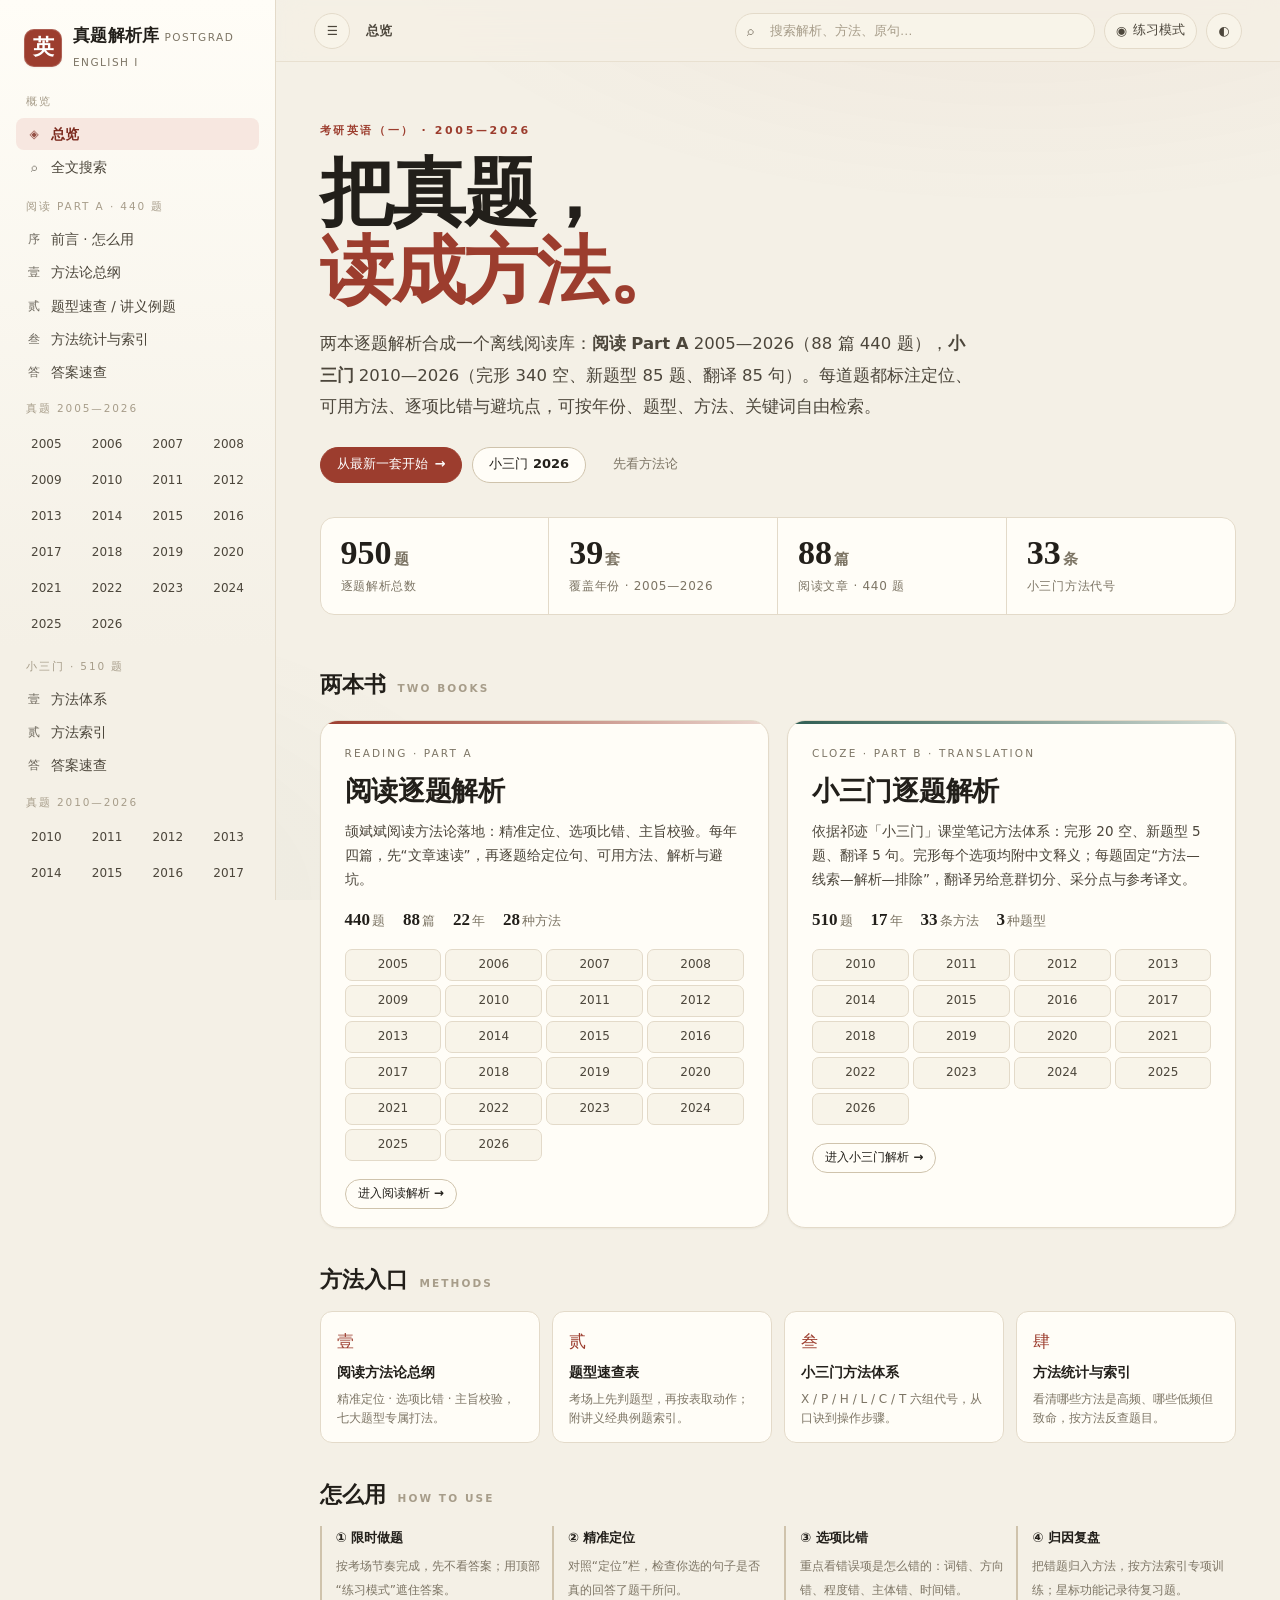
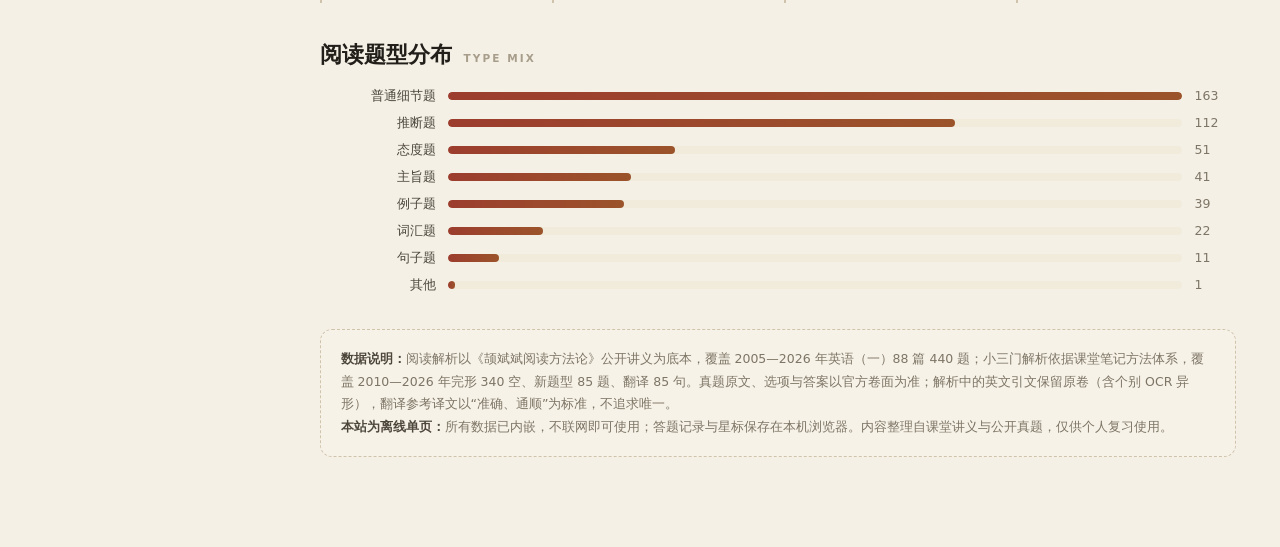
==== commit de126545: "feat: 完形 1360 个选项补充中文释义 - 340 空 × 4 选项逐题按语境补译，列为选项下方释义 - 练习模式下先隐藏，揭示答案后与答案一起显示 - 搜索索引纳入选项释义；README 与" ====
--- a/index.html
+++ b/index.html
@@ -614,6 +614,14 @@
   background: var(--surface-3); color: var(--ink-2);
   font-size: 11px; font-weight: 700; margin-top: 2px;
 }
+.opt-body { display: flex; flex-direction: column; gap: 1px; min-width: 0; }
+.opt-en { line-height: 1.55; }
+.opt-zh {
+  font-size: 12px; line-height: 1.55; color: var(--muted);
+  letter-spacing: .01em;
+}
+.opt.correct .opt-zh { color: var(--accent-ink); }
+.practice .qcard:not(.revealed) .opt-zh { display: none; }
 .opt.correct { border-color: var(--accent); background: var(--accent-soft); }
 .opt.correct .olabel { background: var(--accent); color: #fff; }
 .practice .qcard:not(.revealed) .opt.correct { border-color: var(--line); background: var(--surface); }
@@ -860,7 +868,7 @@
       本站需要启用 JavaScript 才能阅读。所有解析数据都已内嵌在页面中，开启后即可离线使用。
     </div>
   </noscript>
-<script>window.SITE_DATA={"meta":{"readingTotal":440,"smallTotal":510,"total":950,"readYears":[2005,2006,2007,2008,2009,2010,2011,2012,2013,2014,2015,2016,2017,2018,2019,2020,2021,2022,2023,2024,2025,2026],"smallYears":[2010,2011,2012,2013,2014,2015,2016,2017,2018,2019,2020,2021,2022,2023,2024,2025,2026]},"reading":{"preface":"<h1 id=\"preface-1\">前言<\/h1>\n<h2 id=\"preface-2\">一、这本书想解决什么问题<\/h2>\n<p>考研英语阅读的复习，最常见的困境不是“文章读不懂”，而是：<\/p>\n<blockquote><p>读懂了，却选不对；做对了，却说不清为什么；再做一篇，又回到原点。<\/p><\/blockquote>\n<p>传统复习方式把大量时间花在“逐句翻译＋对照译文找答案”上。这样做并非没有收获，但它有一个致命缺陷：<strong>它训练的是“理解”，不是“做题”<\/strong>。考场上时间紧、心理压力大，你没有条件把每句话都翻译清楚，更没有条件把每个选项都“求证到百分之百正确”。<\/p>\n<p>颉斌斌（斌斌）阅读方法论的价值，在于它把“做题”拆成了可执行、可复盘、可迁移的动作：<\/p>\n<ol><li><strong>精准定位<\/strong>：不看“关键词出现在哪”，只看“哪一句能回答题干所问”；<\/li><li><strong>选项比错<\/strong>：不追求“选出完全正确的”，只追求“比出出错概率最小的”；<\/li><li><strong>主旨校验<\/strong>：不要求先通读全文，而是用读 9 项、题干逻辑、选项共性、前后题、研究结论、作者态度、例子题观点句、已做题定位句、末段主旨等多渠道，动态获取“部分主旨”，做宏观校验。<\/li><\/ol>\n<p>本书要做的，是把这三件事落到 <strong>2005—2026 年英语（一）全部 22 年、88 篇、440 道阅读题<\/strong> 上：每道题都标注题型、定位句、可用方法（不止一种）、逐项比错、讲义对应例题和避坑点。它不是“另一本真题译文”，而是一本<strong>方法落地手册<\/strong>。<\/p>\n<h2 id=\"preface-3\">二、本书的结构<\/h2>\n<ul><li><strong>第一章 方法论总纲<\/strong>：用最短的篇幅讲清“精准定位—选项比错—主旨”的底层逻辑，以及七大题型的专属打法。<\/li><li><strong>第二章 题型速查表<\/strong>：考场上先判题型，再按表取动作。<\/li><li><strong>第三章 讲义例题索引<\/strong>：把斌斌讲义里的经典例题按方法归类，方便“方法—例题—真题”三点对照。<\/li><li><strong>第四章 真题逐题解析（2005—2026）<\/strong>：每年四篇，每篇先“文章速读”，再逐题解析。<\/li><li><strong>附录 A<\/strong>：440 题方法频次统计，看清哪些方法是高频、哪些是低频但致命。<\/li><li><strong>附录 B<\/strong>：2005—2026 英语（一）阅读答案速查表。<\/li><li><strong>附录 C<\/strong>：方法索引，按方法反查题目，便于专项训练。<\/li><\/ul>\n<h2 id=\"preface-4\">三、每道题怎么读<\/h2>\n<p>以一道题为例，本书的固定字段是：<\/p>\n<ul><li><strong>答案<\/strong>：官方答案。<\/li><li><strong>题型<\/strong>：普通细节题／例子题（开篇例、段中例、整段例）／推断题（推细节、推段落、推全文）／态度题（某人态度、作者态度）／词汇题／句子题／主旨题。<\/li><li><strong>定位<\/strong>：能回答题干所问的原文句，标明段落与句序，英文原句（可删节）。<\/li><li><strong>可用方法<\/strong>：本题可调用的方法，区分主方法与辅助方法；同一道题往往有两条以上路径。<\/li><li><strong>解析<\/strong>：先讲定位句与正确项的同义对应，再逐项交代 A/B/C/D 的对错。<\/li><li><strong>讲义对应<\/strong>：斌斌讲义中教同一方法的例题，写清“该例题教什么、本题如何迁移”。<\/li><li><strong>避坑<\/strong>：本题最容易掉的坑，通常也是命题人设置干扰项的着力点。<\/li><\/ul>\n<p>建议的读法不是“对答案”，而是：<\/p>\n<ol><li>先自己做一遍，标出你的定位句和排除理由；<\/li><li>再读书中的“定位”和“可用方法”，比较你的定位句是否真的“回答了题干所问”；<\/li><li>重点看“解析”里对<strong>错误项<\/strong>的处置：你是否曾经因为一个词、一个方向、一个程度而误选；<\/li><li>最后看“讲义对应”，把这道题归入某一类方法，而不是记住这道题的答案。<\/li><\/ol>\n<h2 id=\"preface-5\">四、使用建议<\/h2>\n<ul><li><strong>第一遍（限时）<\/strong>：按考场节奏做，一次四篇，80 分钟内完成；不对答案，只记录不确定的题。<\/li><li><strong>第二遍（精做）<\/strong>：不限时，按“精准定位＋选项比错”写出每题的定位句和排除理由，再对照本书。<\/li><li><strong>第三遍（复盘）<\/strong>：只看错题和“不确定但做对”的题，重点看“避坑”，把错误归因到“定位错／方向错／程度错／主体错／时间错”五类。<\/li><li><strong>第四遍（讲给别人）<\/strong>：能用自己的话讲清“为什么其他三项错”，才算真正掌握。<\/li><\/ul>\n<h2 id=\"preface-6\">五、一点说明<\/h2>\n<p>本书的解析以颉斌斌阅读方法论的公开讲义为底本，结合 2005—2026 年英语（一）真题写成。讲义例题的年份、篇目、题号均按讲义原文标注；真题文本以官方试卷为准，个别 OCR 识别错误已在解析中注明。方法不是教条：同一道题，用精准定位能解，用反向定位也能解，用主旨校验还能解——本书尽量把多条路径都写出来，但考场上只需选一条最快、最稳的。<\/p>\n<p>阅读能力的提升，最终不是“记住多少技巧”，而是“在压力下仍能执行正确的动作”。希望这本书能帮你把动作练成习惯。<\/p>\n<hr>","guide":"<h1 id=\"guide-1\">第一章 方法论总纲<\/h1>\n<h2 id=\"guide-2\">一、阅读的底层公式<\/h2>\n<blockquote><p><strong>读懂题干问什么 → 找到能回答题干所问的句子 → 在四个选项中比出出错概率最小的一个。<\/strong><\/p><\/blockquote>\n<p>这条公式包含三个判断：<\/p>\n<ol><li><strong>题干判断<\/strong>：题干到底问什么？问的是“原因、目的、态度、含义、事实、主旨”，还是“下列哪项正确”？题干里的限定词（<code>main / mainly / most / recently / now / used to / probably / may<\/code>）限定了回答的角度。<\/li><li><strong>定位判断<\/strong>：哪一句能回答题干所问？判断标准不是“关键词在不在这句”，而是“把这句话放在题干问句后面，能不能构成一个成立的回答”。<\/li><li><strong>选项判断<\/strong>：四个选项中，哪一个的<strong>全部信息点<\/strong>都站得住？只要有一个信息点错，就可以排除；最后剩下的，不一定是“完全正确”，但一定是“出错概率最小”。<\/li><\/ol>\n<p>这三步对应三大法宝：<strong>精准定位、选项比错、主旨校验<\/strong>。<\/p>\n<h2 id=\"guide-3\">二、第一法宝：精准定位<\/h2>\n<h3 id=\"guide-4\">1. 定位的本质：回答题干问题所问<\/h3>\n<p>传统定位方法的四步是：找定位词（大写字母、专有名词、数字、人名、地名、关键词）→ 回原文找 → 精读出题句 → 看上下句。它的问题在于：<strong>只能缩小范围，不能精准定位<\/strong>。一旦定不准，就会“多读”；一多读，干扰信息就涌入。<\/p>\n<p>精准定位的唯一判断标准是：<strong>句意是否回答了题干问题所问<\/strong>。<\/p>\n<p>讲义例：2009 年英语（一）Text 4 第 38 题——<\/p>\n<blockquote><p>The early ministers and political leaders in Massachusetts Bay ____.\n[A] were famous in the New World for their writings\n[B] gained increasing importance in religious affairs\n[C] abandoned high positions before coming to the New World\n[D] created a new intellectual atmosphere in New England<\/p><\/blockquote>\n<p>原文第 3 段：<\/p>\n<blockquote><p>① The early settlers of Massachusetts Bay included men of impressive education and influence in England. ② Besides the ninety or so learned ministers who came to Massachusetts churches in the decade after 1629, there were political leaders like John Winthrop, an educated gentleman, lawyer, and official of the Crown before he journeyed to Boston. ③ These men wrote and published extensively, reaching both New World and Old World audiences, and giving New England an atmosphere of intellectual earnestness.<\/p><\/blockquote>\n<p>题干问“早期牧师和政治领袖”做了什么。第①句是总起，第②句列举牧师与政治领袖，第③句用 <code>These men<\/code> 回指他们，并给出“write and publish extensively... giving New England an atmosphere of intellectual earnestness”。能回答题干所问的是第③句，对应 [D]。如果只拿“ministers / political leaders”去定位，会停在②句，被 <code>educated / lawyer / official<\/code> 带偏；如果只看到①句的 <code>influence<\/code>，又会误选 [B]。这就是“关键词定位”与“回答题干所问”的差别。<\/p>\n<h3 id=\"guide-5\">2. 深度理解题干：题干方面<\/h3>\n<ul><li><strong>题干完整<\/strong>：直接看题干问什么。<\/li><li><strong>题干是半句话<\/strong>：必须加上选项的半句话，才能构成完整问句。比如 <code>The author mentions X to ____.<\/code>，必须结合选项的动词方向，才知道问的是“目的”还是“结果”。<\/li><li><strong>抓限定词<\/strong>：<code>often / sometimes / recently / now / used to / main / mainly / most / 代词<\/code>。限定词决定了回答的角度，也决定了哪个选项“范围过大”或“时间错位”。<\/li><li><strong>特殊限定词<\/strong>：<code>probably / may<\/code>。定位句中有对应表达，它就是限定词；定位句中没有，题目暗含推断，按推断题处理。<\/li><\/ul>\n<h3 id=\"guide-6\">3. 深度理解题干：选项方面<\/h3>\n<p>选项不是被动的“待选项”，它本身携带信息：<\/p>\n<ul><li><strong>结构共性<\/strong>：四个选项都是 <code>did sth<\/code>，说明问的是“做了什么”；都是 <code>will do sth<\/code>，说明问的是“将做什么”；都是 <code>is sth<\/code>，说明问的是“性质/状态”。<\/li><li><strong>语义共性<\/strong>：按内容分类（AD 小强 / BC 小红；ABCD 小强），按方向分类（AD 好 / BC 不好；ABCD 好 / ABCD 不好）。<\/li><li><strong>反向定位的准备<\/strong>：如果多个选项都含负面词（不合理、不可行、不充分、不必要），定位句应是负面描述；多个都含正面词，定位句应是正面描述。<\/li><\/ul>\n<p>“题干＋选项共性”的综合分析，四步：<\/p>\n<ol><li>死磕题干，抓限定词；<\/li><li>对选项求同，找共性；<\/li><li>题干＋选项共性锁定回答方向；<\/li><li>按这个方向回原文找精准定位句。<\/li><\/ol>\n<h3 id=\"guide-7\">4. “S”形定位法<\/h3>\n<p>带着题干关键信息回原文找句，遵循“只找不读”：<\/p>\n<ul><li>第一行从右往左找题干关键词，第二行从左往右，第三行从右往左，第四行从左往右……依次进行；<\/li><li>从易到难：优先用题干<strong>原词<\/strong>定位；原词找不到，再考虑同义替换；<\/li><li>目的：避开干扰信息，快速缩小出题句范围。不能因为担心“有同义替换”就放弃原词定位。<\/li><\/ul>\n<h3 id=\"guide-8\">5. 防并列<\/h3>\n<p>能回答题干所问的句子可能不止一句。代词句、并列句、转折句、因果句都可能成为真正的出题句：<\/p>\n<ul><li><strong>代词向前还原<\/strong>：<code>he / they / this / such / these men<\/code> 指谁？<\/li><li><strong>并列结构<\/strong>：<code>not only...but also / and / or / meanwhile<\/code>；<\/li><li><strong>转折<\/strong>：<code>but / yet / however / rather / instead<\/code>；<\/li><li><strong>因果<\/strong>：<code>because / therefore / thus / so / result in / lead to<\/code>。<\/li><\/ul>\n<h3 id=\"guide-9\">6. 句意重心＝主干<\/h3>\n<p>整体句意优先，句意重心通常在主干。三种特殊情况，重心不在普通主干：<\/p>\n<ol><li><code>There be + 名词词组 + 同位语从句<\/code>：重心在同位语内容；<\/li><li>观点句“某人说”：<code>“......” , S + V.<\/code>，重心在引号内；<\/li><li><code>S + V + O, but S + V + O.<\/code>：重心在 <code>but<\/code> 后。<\/li><\/ol>\n<h3 id=\"guide-10\">7. 三种定位情形<\/h3>\n<div class=\"tbl-wrap\"><table><thead><tr><th>情形<\/th><th>特征<\/th><th>打法<\/th><\/tr><\/thead><tbody><tr><td>定位明显<\/td><td>题干＋选项共性已给出回答方向，原文有结构对应的句子<\/td><td>精准定位＋选项比错<\/td><\/tr><tr><td>定位不明显<\/td><td>找不到与题干结构直接对应的句子<\/td><td>拿句意间的逻辑做判断，通过语义找到能回答的部分<\/td><\/tr><tr><td>定位不到<\/td><td>问题太宽泛、出题句太多，或根本找不到<\/td><td>①反向定位 ②取反/取非 ③原命题转逆否 ④主旨<\/td><\/tr><\/tbody><\/table><\/div>\n<h2 id=\"guide-11\">三、第二法宝：选项比错<\/h2>\n<h3 id=\"guide-12\">1. 前提：接受文本的“偏见”<\/h3>\n<p>文本信息的“偏见”是做题的唯一依据。原文是 1+1=3，你就按 1+1=3 做题；不拿自己的常识改写文章。显性信息是字面明说的内容＋方向；隐性信息是字面意思的隐含假设（作者没说但认为成立的必要条件）。<\/p>\n<h3 id=\"guide-13\">2. 底层逻辑：比出“出错概率最小”<\/h3>\n<p>答案已知且唯一，选项只有四个。所以不必求证“正确答案为什么对”，只需比出“哪个出错概率最小”。<\/p>\n<ul><li>放弃“选对的”的执念，只做排除：“完全错”或“相对不好”。<\/li><li>建立“相对性”意识：选它不是你多想选它，而是被逼得不得不选它。<\/li><li>一个选项要全对才算对；只要一个信息点错，就可以排除。<\/li><li><strong>出错概率最小 ≠ 完全正确。<\/strong><\/li><\/ul>\n<h3 id=\"guide-14\">3. 求异：先找最明显的区别<\/h3>\n<p>优先看<strong>名词词组<\/strong>（名词 &gt; 非名词），再看动词、形容词、程度、范围、方向。求异是为了给“逐项比错”找到着力点。<\/p>\n<h3 id=\"guide-15\">4. 求同：结构共性＋语义共性<\/h3>\n<ul><li>结构共性 → 指明回答方向；<\/li><li>语义共性 → 分类＋反向定位。<\/li><\/ul>\n<h3 id=\"guide-16\">5. 内容做题法<\/h3>\n<p>要表明对某个内容的观点，至少要谈及这个内容。四个选项中：<\/p>\n<ul><li>只有一个与定位句句意重心的词/词组沾边 → 当选；<\/li><li>超过一个沾边 → 排除不沾边的，再分析沾边选项的其余部分，从句意整体比出错概率。<\/li><\/ul>\n<p>局限：四个选项都沾边、出题句被同义改写、选项虚空、全集式表达时，不能只靠内容做题法。<\/p>\n<h3 id=\"guide-17\">6. 同一律<\/h3>\n<p><code>A 是 A<\/code>。同一思维过程中概念必须保持同一，不能偷换概念、鸡同鸭讲、前后矛盾。<\/p>\n<ul><li><strong>内容同一<\/strong>：题干、原文、选项的核心概念/讨论对象/事实细节一致。<\/li><li><strong>方向同一<\/strong>：情感态度、逻辑方向一致。原文肯定→选项肯定；原文否定→选项否定；原文客观→选项客观；原文悲观→选项不能乐观。<\/li><\/ul>\n<h3 id=\"guide-18\">7. 奥卡姆剃刀<\/h3>\n<p>“如无必要，勿增实体。”多个解释都成立时，选假设最少、最直接、最表面的那个。选项越直接越表面越好，不要替作者加戏。<\/p>\n<h3 id=\"guide-19\">8. 选项之间的相关性<\/h3>\n<ul><li><strong>相似<\/strong>：句意方向接近/一致。<code>[X]→[Y]<\/code> 时选 <code>[Y]<\/code>，或选程度上较轻的、无具体内容的。<\/li><li><strong>相反<\/strong>：句意方向相反。只判断方向即可，减轻任务量。<\/li><li><strong>相似/相反选项，答案大概率在其中<\/strong>：可把范围从 1/4 缩到 1/2。<\/li><li>比错一定以<strong>句意<\/strong>对比，不是单词对比；若拿单词比较，必须确认句意重心落在这个单词上。<\/li><\/ul>\n<h3 id=\"guide-20\">9. 选项之间的重复性<\/h3>\n<ul><li><strong>结构重复<\/strong>：<code>sb. did sth.<\/code> 指明回答方向；<\/li><li><strong>词语重复<\/strong>：重复的词一定对；也可用重复词做反向定位，辅助找出题句。<\/li><\/ul>\n<h3 id=\"guide-21\">10. 选项中的不易出错点<\/h3>\n<p>出错概率：<strong>具体定词（约 50%）＞ 弹性主观判断词（约 20%）＞ 虚空泛词（约 10%）<\/strong>。<\/p>\n<ul><li>虚空泛词：关系/影响/作用/事件/东西/行为/状况/道理……容错率极高。<\/li><li>具体定词：手机/苹果/通货膨胀……容错率 50%，原文出现同义替换就对，没出现就必错。<\/li><li>弹性主观判断词：好/坏、可取/不可取、合理/不合理……解读空间大。<\/li><li>主旨词、选项共性词、重复词，通常不易错。<\/li><li>程度较重、比较级、绝对化的词出错概率大，但不能教条：定位句出现了就对，还可用反向定位验证。<\/li><\/ul>\n<h3 id=\"guide-22\">11. 反向定位<\/h3>\n<p>正面定位困难时，逆向切入：<\/p>\n<ol><li>抓选项之间区别最明显的点；<\/li><li>拿这个点回原文定位，逐一判断选项信息正误；<\/li><li><strong>信息正确，不一定对；信息错误，一定错<\/strong>；<\/li><li>排除到只剩一个，依答案唯一性选它；若不止一个信息正确，再比错。<\/li><\/ol>\n<h3 id=\"guide-23\">12. 取反/取非与二分法<\/h3>\n<p>二分法：全集中只有 A 和非 A，互为补集。考研阅读的两种对立：<\/p>\n<ul><li><strong>显性对立<\/strong>：<code>but / yet / however<\/code> 等转折词——句内对立或句间对立。<\/li><li><strong>隐性对立<\/strong>：时间对立（过去如何，现在不这样了）、地点对立（国内这样，国外不这样）、比例对立（70% 这样认为，30% 不这样认为）。<\/li><\/ul>\n<p>找不到出题句时，可对原文信息取反，得到题干所问的信息。<\/p>\n<h3 id=\"guide-24\">13. 原命题转逆否命题<\/h3>\n<p>原命题与逆否命题同真同假；逆命题、否命题的真假与原命题无关。<\/p>\n<ul><li>原命题：如果基因是自然产品，那么基因不能被授予专利。<\/li><li>逆否命题：如果基因能被授予专利，那么基因不是自然产品。<\/li><\/ul>\n<p>当原文与题干答案是原命题/逆否命题关系时，对原文取逆否，得到的信息同样为真。<\/p>\n<h3 id=\"guide-25\">14. 常见隐含假设<\/h3>\n<div class=\"tbl-wrap\"><table><thead><tr><th>原文<\/th><th>隐含假设<\/th><\/tr><\/thead><tbody><tr><td>a. 做了什么<\/td><td>论述主体有能力/条件做<\/td><\/tr><tr><td>b. 建议/应该做某事<\/td><td>这件事还没被做过；作者认为它合理<\/td><\/tr><tr><td>c. 为什么＋观点<\/td><td>观点成立<\/td><\/tr><tr><td>d. 一个措施有利，应该做<\/td><td>同时不会有更大的弊<\/td><\/tr><tr><td>e. 一个措施不利，不应做<\/td><td>同时不会有更大的利<\/td><\/tr><tr><td>f. 禁止做某事<\/td><td>这件事已经被做过<\/td><\/tr><\/tbody><\/table><\/div>\n<h2 id=\"guide-26\">四、第三法宝：主旨<\/h2>\n<h3 id=\"guide-27\">1. 主旨＝主旨词＋方向<\/h3>\n<ul><li>主旨词：反复出现、涉及文章具体内容的名词，词组优先。<\/li><li>方向：作者对主旨词的态度（好/坏、支持/反对、乐观/悲观、应该/不应该）。<\/li><li>主旨词不唯一；用主旨词对比选项约 80% 正确率，用“主旨词＋方向”才接近 100%。<\/li><\/ul>\n<h3 id=\"guide-28\">2. 读 9 项 / 读 5 项<\/h3>\n<ul><li><strong>读 9 项<\/strong>：5 个题干＋主旨题（或与主旨沾边的题）的 4 个选项。<\/li><li><strong>读 5 项<\/strong>：没有主旨题，或主旨题考最后一段段落主旨时，只读 5 个题干。<\/li><li>求同找重复词 → 主旨词 → 预判文章内容与方向。<\/li><li>注意：是“之一，不是唯一”；是“部分，不一定是全部”；不是每篇都能读出主旨词。<\/li><\/ul>\n<h3 id=\"guide-29\">3. 获取主旨的九种高分思维<\/h3>\n<ol><li>读 9 项；<\/li><li>题干之间的逻辑；<\/li><li>选项共性；<\/li><li>前后题共性；<\/li><li>研究/实验的结论（<code>found that / concluded that / make an assertion<\/code>）；<\/li><li>作者态度；<\/li><li>例子题的观点句；<\/li><li>已做题目的定位句；<\/li><li>最后一段段落主旨。<\/li><\/ol>\n<p>不必每种都用，按具体文章调用。<\/p>\n<h3 id=\"guide-30\">4. 六大文章结构<\/h3>\n<div class=\"tbl-wrap\"><table><thead><tr><th>结构<\/th><th>特征<\/th><th>出题点<\/th><\/tr><\/thead><tbody><tr><td>时间对比<\/td><td>过去 vs 现在（<code>used to / traditional / conventional<\/code> vs <code>today / now / no longer<\/code>）<\/td><td>主旨多与“现在”有关；过去多为细节；现在＋过去常考 change<\/td><\/tr><tr><td>抛砖引玉<\/td><td>开篇就是例子/现象<\/td><td>第一题常考开篇例；主旨藏在例子后的观点<\/td><\/tr><tr><td>开门见山<\/td><td>开篇就是主旨<\/td><td>主旨题、细节题都可能<\/td><\/tr><tr><td>一分为二<\/td><td>中间段开头出现大写转折，主旨必须涵盖两面<\/td><td>主旨题正确项常含 <code>and / difference<\/code>，体现对比<\/td><\/tr><tr><td>两者关系<\/td><td>全文围绕两个主题<\/td><td>作者态度题、主旨题；常考对立关系<\/td><\/tr><tr><td>研究型<\/td><td>多 <code>study / research<\/code>，前几段讲对象/过程/旧观点，最后给结论<\/td><td>主旨题常考研究结论<\/td><\/tr><\/tbody><\/table><\/div>\n<h3 id=\"guide-31\">5. 串读法（基础弱时慎用）<\/h3>\n<ul><li>第一段：第一句＋“大写转折”处；<\/li><li>第二段：第一句＋紧挨第一句的“大写转折”处（没有就不读）；<\/li><li>中间段：同第二段；<\/li><li>最后一段：同第一段。<\/li><\/ul>\n<p>段落主旨句一般是第一句；三种情况变第二句：①第一句是问句；②第二句以大写转折词开头；③第一句只是承上启下。<\/p>\n<h2 id=\"guide-32\">五、题型体系与专属打法<\/h2>\n<h3 id=\"guide-33\">1. 例子题<\/h3>\n<p><strong>识别<\/strong>：<code>X is used to show / is quoted to do / By citing X, the author intends to / X is mentioned to / Why is X mentioned<\/code>。<\/p>\n<p><strong>本质<\/strong>：例子本身不重要，例子所支撑的<strong>观点句<\/strong>才重要。<\/p>\n<div class=\"tbl-wrap\"><table><thead><tr><th>分类<\/th><th>判定<\/th><th>观点句位置<\/th><\/tr><\/thead><tbody><tr><td>开篇例<\/td><td>文章一开篇就是例子（只看起点）<\/td><td>例子结束后的那句话/半段/整段；找不到就考全文主旨（例子后的观点句优先于全文主旨）<\/td><\/tr><tr><td>段中例<\/td><td>除各段第一句外，其他位置出现的例子<\/td><td>例子前半句/前一句优先；其次段落主旨句（一般首句）<\/td><\/tr><tr><td>整段例<\/td><td>一整段都是例子（第一段除外）<\/td><td>前一段段落主旨句；或文章主旨<\/td><\/tr><tr><td>特例<\/td><td>除第一段第一句外，各段第一句开始的例子<\/td><td>文章主旨<\/td><\/tr><\/tbody><\/table><\/div>\n<p>注意：“例子本身不出题”不等于“带例子词的选项都错”。错误项是<strong>照搬例子细节<\/strong>；正确项可以含<strong>例子的核心话题词<\/strong>。<\/p>\n<h3 id=\"guide-34\">2. 推断题<\/h3>\n<p><strong>识别<\/strong>：<code>infer / imply / learn / suggest / true / conclude<\/code>；题干含 <code>may / probably<\/code> 且定位句无对应表达时，也按推断处理。<\/p>\n<p><strong>两条信息路径<\/strong>：显性信息（字面明说）；隐性信息（隐含假设、取反/取非、原命题转逆否、整体与局部）。<\/p>\n<p><strong>三种打法<\/strong>：正向（精准定位＋选项比错）、反向（反向定位＋选项比错）、宏观（文章主旨＋选项比错）。<\/p>\n<div class=\"tbl-wrap\"><table><thead><tr><th>类别<\/th><th>判定<\/th><th>打法<\/th><\/tr><\/thead><tbody><tr><td>推细节<\/td><td>对题干中某个词/词组推断（<code>What can be learned about X from...<\/code>）<\/td><td>该细节本句＋防并列＋选项比错<\/td><\/tr><tr><td>推段落<\/td><td>推断对象是段落<\/td><td>段落主旨句＋选项比错；优先级：末句（有转折/否定）＞中间大写转折＞首句<\/td><\/tr><tr><td>推全文<\/td><td>推断对象是全文<\/td><td>第1—4题：按推段落；第5题：末段未出题→推末段，已出题→文章主旨<\/td><\/tr><\/tbody><\/table><\/div>\n<p>小心：“选项有 may 就选”是错的；2017 英语一曾失手。情态动词只表示不确定语气，不是答案通行证。<\/p>\n<h3 id=\"guide-35\">3. 态度题<\/h3>\n<p><strong>识别<\/strong>：<code>according to + 人名<\/code>；<code>in one's opinion/view<\/code>；<code>attitude<\/code>；<code>hold/argue/state/note/assume/maintain/suspect/contend/claim/feel/agree/believe + that<\/code>；<code>conclude<\/code>。<\/p>\n<p><strong>分类<\/strong>：某人态度题（人＋说法，防并列＋选项比错）；作者态度题（作者对细节的态度→细节本句＋防并列；作者对主旨词的态度→精准定位/主旨＋选项比错）。<\/p>\n<p><strong>作者强调观点的六种手段<\/strong>：因果论证、对比论证、事实论证、强化语气、反问或设问、重复（反复提及/首尾呼应）。<\/p>\n<p><strong>永不选<\/strong>（作者态度题中先缩小范围）：<code>subjective / biased / puzzled / indifference<\/code>。<\/p>\n<h3 id=\"guide-36\">4. 词汇题<\/h3>\n<p><strong>识别<\/strong>：<code>The phrase \"X\" most probably means<\/code>；<code>The word \"X\" (Para. N) is closest in meaning to<\/code>。<\/p>\n<p><strong>三层暗示<\/strong>：本句暗示（句意完整性）、局部暗示（上下句语义逻辑）、选项暗示（求同、分类、相似/相反、程度较轻/范围较大）。<\/p>\n<p><strong>特殊技巧<\/strong>：本句有重复；与主旨有关（前提：已获知主旨，且选项中有与主旨一致的项）。<\/p>\n<h3 id=\"guide-37\">5. 句子题<\/h3>\n<p><strong>识别<\/strong>：<code>By saying \"...\", the author implies/means that<\/code>；<code>The sentence \"...\" shows/implies that<\/code>。<\/p>\n<p><strong>三条路<\/strong>：句子本身的语义逻辑；句子之间的语义逻辑；主旨。<\/p>\n<h3 id=\"guide-38\">6. 普通细节题<\/h3>\n<p>问法不固定，题干没有典型共性标志词。打法：精准定位＋选项比错＋选择性使用主旨/前后题。始终记住：无论什么细节题，都是“找到能回答题干所问的句子＋选项比错”。<\/p>\n<h3 id=\"guide-39\">7. 主旨题<\/h3>\n<p><strong>识别<\/strong>：<code>best title / mainly discusses / the author examines...by / subject of the text<\/code>。<\/p>\n<p><strong>两个考查角度<\/strong>：文章主旨内容；文章组织结构。<\/p>\n<p><strong>打法<\/strong>：读 9 项/5 项＋串读＋六大结构；主旨＝主旨词＋方向；选项比错时主旨词必选、含主旨词的选项有可能；主旨选项要能覆盖全文，不能只覆盖一段；注意“一分为二”结构要体现两面。主旨题从宏观不易解时，用微观细节支撑：研究结论、作者态度、例子题观点句、已做题定位句、末段主旨。<\/p>\n<h2 id=\"guide-40\">六、整篇做题四步<\/h2>\n<h3 id=\"guide-41\">第一步：预判＋审题<\/h3>\n<ol><li>读 5 项/9 项：求同找重复词→主旨词→预判部分主旨。<\/li><li>判题型、抓主旨：按题干标志词/句意判题型；与主旨沾边的题（研究结论/例子题/推最后一段/推断段落）可优先分析；从题干显性/隐性信息、题干间逻辑挖掘部分主旨。<\/li><\/ol>\n<h3 id=\"guide-42\">第二步：深度析题<\/h3>\n<ol><li>分析题干，勾限定词；<\/li><li>选项求同求异：结构共性、语义共性、最明显区别（名词优先）。<\/li><\/ol>\n<h3 id=\"guide-43\">第三步：灵活破题<\/h3>\n<ol><li>选项固有缺陷：相关性、重复性、不易出错点；<\/li><li>问题本身是答案（同一律/奥卡姆剃刀）：预判答案、缩小范围；<\/li><li>正向：精准定位＋选项比错（题干最明显的词→缩小范围→判断能否回答→防并列→句意重心→比错）；<\/li><li>反向：反向定位＋选项比错；<\/li><li>宏观：主旨＋选项比错。<\/li><\/ol>\n<h3 id=\"guide-44\">第四步：动态、系统、综合分析<\/h3>\n<p>根据 5 道题的分析一步步逼近主旨；对不确定的题换角度，用主旨/前后题一致性再分析。<\/p>\n<h2 id=\"guide-45\">七、十条考场铁律<\/h2>\n<ol><li><strong>先题干，后原文<\/strong>：题干问什么，决定你找什么；不要先通读全文。<\/li><li><strong>定位看“回答”，不看“关键词”<\/strong>：关键词所在句不一定是出题句。<\/li><li><strong>限定词决定范围<\/strong>：<code>main / most / recently / now / used to<\/code> 一旦漏看，必错。<\/li><li><strong>例子的细节不出题<\/strong>：例子题找观点句，不找例子里的数字、人名、机构。<\/li><li><strong>推断只能走一步<\/strong>：从原文到选项，最多加一个隐含假设；不要替作者写续集。<\/li><li><strong>态度看转折和强调<\/strong>：<code>but / however / yet / in fact / only / must / should<\/code> 才是作者站队的地方。<\/li><li><strong>词汇题看本句和上下句<\/strong>：不要用构词法硬拆，也不要用你背过的第一个义项。<\/li><li><strong>选项比错先比方向，再比程度，再比范围<\/strong>：方向错，直接排除；程度/范围错，是高频设错点。<\/li><li><strong>相似/相反选项，答案大概率在其中<\/strong>：先缩小范围，再比错。<\/li><li><strong>主旨是校验器，不是必读项<\/strong>：读不出来时，用题干、选项共性、前后题、研究结论、作者态度、例子题观点句、末段主旨去“凑”部分主旨。<\/li><\/ol>\n<hr>","quick":"<h1 id=\"quick-1\">第二章 题型速查表<\/h1>\n<div class=\"tbl-wrap\"><table><thead><tr><th>题型<\/th><th>题干信号<\/th><th>定位对象<\/th><th>核心动作<\/th><th>高频陷阱<\/th><\/tr><\/thead><tbody><tr><td>普通细节题<\/td><td>问法不固定，无明显标志词<\/td><td>能回答题干所问的句子<\/td><td>精准定位＋选项比错<\/td><td>关键词所在句、并列句、程度词<\/td><\/tr><tr><td>例子题（开篇例）<\/td><td><code>is mentioned to / is used to show<\/code>，例子在开头<\/td><td>例子结束后的观点句；找不到则全文主旨<\/td><td>找观点句＋内容做题法<\/td><td>照搬例子细节、把例子当主旨<\/td><\/tr><tr><td>例子题（段中例）<\/td><td>同上，例子在段中<\/td><td>例子前一句/前半句；其次段落首句<\/td><td>找观点句＋方向同一律<\/td><td>给例子加目的、常识补足<\/td><\/tr><tr><td>例子题（整段例）<\/td><td>一整段都是例子<\/td><td>前一段主旨句；或文章主旨<\/td><td>找观点句＋主旨校验<\/td><td>只读例子段、不回顾上一段<\/td><\/tr><tr><td>推断题（推细节）<\/td><td><code>What can be learned about X from...<\/code><\/td><td>该细节本句<\/td><td>本句＋防并列＋比错<\/td><td>推两步、无中生有<\/td><\/tr><tr><td>推断题（推段落）<\/td><td><code>Which is true according to Para. N?<\/code><\/td><td>段落主旨句（末句转折＞中间转折＞首句）<\/td><td>段落主旨＋比错<\/td><td>跨段借词、以偏概全<\/td><\/tr><tr><td>推断题（推全文）<\/td><td><code>Which is true according to the text?<\/code><\/td><td>第1—4题按段落；第5题按末段/主旨<\/td><td>主旨＋比错/反向定位<\/td><td>只覆盖一段、绝对化<\/td><\/tr><tr><td>态度题（某人）<\/td><td><code>according to 人名 / 人名 said / 人名 holds that<\/code><\/td><td>人＋说法（防并列）<\/td><td>引语＋方向同一律<\/td><td>把作者态度当某人态度<\/td><\/tr><tr><td>态度题（作者）<\/td><td><code>the author's attitude / the author suggests<\/code><\/td><td>转折、强调、因果、反问处<\/td><td>精准定位/主旨＋比错<\/td><td>客观词误判、<code>biased/puzzled/indifference<\/code><\/td><\/tr><tr><td>词汇题<\/td><td><code>The word/phrase \"X\" most probably means<\/code><\/td><td>本句＋上下句<\/td><td>本句暗示/局部暗示/选项暗示<\/td><td>构词法、熟词第一义<\/td><\/tr><tr><td>句子题<\/td><td><code>By saying \"...\", the author means<\/code><\/td><td>句子本身/句间逻辑/主旨<\/td><td>句内逻辑＋句间逻辑<\/td><td>只读半句、丢指代<\/td><\/tr><tr><td>主旨题<\/td><td><code>best title / mainly discusses / subject<\/code><\/td><td>读9项＋首末段＋六大结构<\/td><td>主旨词＋方向＋覆盖全文<\/td><td>只覆盖一段、范围过大/过小<\/td><\/tr><\/tbody><\/table><\/div>\n<hr>","examples":"<h1 id=\"example-1\">第三章 讲义例题索引<\/h1>\n<blockquote><p>下表把斌斌讲义中与方法对应的经典例题归类。正文每道题的“讲义对应”字段，即从这些例题中选择最贴近的一例。<\/p><\/blockquote>\n<div class=\"tbl-wrap\"><table><thead><tr><th>方法<\/th><th>讲义例题<\/th><th>该例题教什么<\/th><th>迁移到真题时的用法<\/th><\/tr><\/thead><tbody><tr><td>精准定位（回答题干所问）<\/td><td>200904（一）T4 Q38 早期牧师与政治领袖<\/td><td>不选关键词所在句，选能回答题干所问的句子<\/td><td>先问“这句话回答了题干吗”，再看同义替换<\/td><\/tr><tr><td>抓限定词<\/td><td>200503（一）T3 Q35 Cartwright 给噩梦者的建议<\/td><td><code>sometimes<\/code> 限定对象，不能选“所有做噩梦的人”<\/td><td>题干限定词决定选项范围<\/td><\/tr><tr><td>抓限定词（probably/may）<\/td><td>201001（一）T1 Q24 Cardus；201002（一）T2 Q27 Bilski<\/td><td><code>may<\/code> 在定位句有对应表达时只是限定词<\/td><td>不要见 <code>may<\/code> 就选，先回原文找对应<\/td><\/tr><tr><td>选项求同＋反向定位<\/td><td>202302（一）T2 Q30 Horn 谈注册要求<\/td><td>选项都是“不合理/不可行/不必要/不充分”，定位句应是负面评价<\/td><td>多选项同向时，用方向锁定定位句<\/td><\/tr><tr><td>选项比错（求同求异）<\/td><td>202301（一）T1 塑料草（RHS）<\/td><td>四选项名词各异，先求异再逐项比错<\/td><td>名词优先，找最明显区别<\/td><\/tr><tr><td>开篇例<\/td><td>202301（一）T1 Q21 得州天气；200704（一）T4 Q36 “It never rains but it pours”；200803（一）T3 Q31 张伯伦；200701（一）T1 Q21 足球运动员生日；201903（一）T3 Q31 《弗兰肯斯坦》；202303（一）T3 Q31 两本书；200804（一）T4 Q36 华盛顿牙齿<\/td><td>开篇例的目的是引出观点/话题，不是例子本身<\/td><td>看例子结束后的那句话；找不到就考全文主旨<\/td><\/tr><tr><td>段中例<\/td><td>200601（一）T1 Q24 施瓦辛格；200604（一）T4 Q36 华兹华斯/波德莱尔；202504（一）T4 Q39 ZIP 磁盘；202201（二）T1 Q23 有机鸡蛋；201801（二）T1 Q21 断掉的自行车链；202401（二）T1 Q24 美国城市<\/td><td>段中例的观点句在例子前一句/前半句<\/td><td>先看例子前一句，再看段落首句<\/td><\/tr><tr><td>整段例<\/td><td>201003（二）T3 Q32 瓶装水/口香糖/润肤霜<\/td><td>整段例的观点句在上一段主旨句或文章主旨<\/td><td>不要只读例子段<\/td><\/tr><tr><td>引用开篇<\/td><td>201003（一）T3 Q31 《引爆点》<\/td><td>引用一本书/一个观点，目的是引出作者要批驳/修正的观点<\/td><td>看引用后的转折<\/td><\/tr><tr><td>推断（推细节）<\/td><td>202402（一）T2 Q29 英国托儿所；200603（一）T3 Q32 Myers/Worm 论文数据<\/td><td>细节推断只走一步，数据要对应<\/td><td>本句＋防并列，不跨段<\/td><\/tr><tr><td>推断（推段落）<\/td><td>201502（二）T2 Q30 第一代大学生；202104（一）T4 Q40 国会与网络中立；201602（一）T2 Q28 Ukip；201202（二）T2 Q29 百货商店；201303（一）T3 Q33 第5段 true<\/td><td>段落主旨句＋选项比错；末句转折优先<\/td><td>先定段落主旨，再逐项对表<\/td><\/tr><tr><td>推断（推全文）<\/td><td>200804（一）T4 Q39 true according to the text；202003（一）T3 Q35 inferred from the text；202401（一）T1（第6—7段） Q25 概括最后两段<\/td><td>推全文要覆盖全文，不能只覆盖一段<\/td><td>用主旨/末段校验<\/td><\/tr><tr><td>推断（最后一段）<\/td><td>201102（一）T2 Q29 高管跳槽<\/td><td>最后一段未出题时，考末段主旨<\/td><td>末段主旨常与文章主旨一致<\/td><\/tr><tr><td>反向定位<\/td><td>201202（二）T2 Q27 颜色；201203（二）T3 Q31 生物科技公司<\/td><td>正面定位难时，拿选项差异点回原文判正误<\/td><td>信息错一定错，信息对不一定对<\/td><\/tr><tr><td>取反/隐含假设<\/td><td>201402（二）T2 Q30 Facebook；201404（二）T4 Q37 经济适用房<\/td><td>从字面信息取反或补隐含假设<\/td><td>只走一步，不替作者写续集<\/td><\/tr><tr><td>作者态度（转折）<\/td><td>201404（一）T4 Q36 AAAS 报告<\/td><td><code>deserves praise... Regrettably, however...<\/code> 转折后才是作者态度<\/td><td>先找转折，再看转折后的评价词<\/td><\/tr><tr><td>作者态度（强化语气）<\/td><td>201602（一）T2 Q30 英国城乡规划<\/td><td><code>There is no doubt / should<\/code> 等强化语气<\/td><td>情态动词、强调词是态度路标<\/td><\/tr><tr><td>作者态度（反问/设问）<\/td><td>201302（一）T2 Q30 Brendon Lynch 博客；202103（二）T3 Q33 Paul Arnold<\/td><td>反问/设问后是作者真实立场<\/td><td>反问句往往反着读<\/td><\/tr><tr><td>某人态度（研究结论）<\/td><td>200701（一）T1 Q24 Ericsson 团队<\/td><td>研究结论就是某人态度<\/td><td>找 <code>found that / concluded that<\/code><\/td><\/tr><tr><td>某人态度（引语）<\/td><td>202302（一）T2 Horn<\/td><td>引号内是某人观点，引号外是作者评价<\/td><td>区分“谁在说”<\/td><\/tr><tr><td>态度词“永不选”<\/td><td>200702 Q30 IQ tests（biased）；201101（一）T1 Q25 Gilbert（puzzled）；201304（二）Q39 Reding（indifference）<\/td><td>作者态度题中 <code>subjective/biased/puzzled/indifference<\/code> 永不选<\/td><td>先缩小范围<\/td><\/tr><tr><td>词汇题（本句/局部）<\/td><td>200601（一）T1 Q21 <code>homogenizing<\/code>；200701（一）T1 Q22 <code>mania<\/code>；201102（一）T2 Q28 <code>poached<\/code>；201802（一）T2 Q27 <code>beef up<\/code>；201301（一）T1 Q23 <code>indictment<\/code>；201002（一）T2 Q28 <code>about-face<\/code><\/td><td>本句句意＋上下句逻辑定方向<\/td><td>不靠构词法，不靠第一义<\/td><\/tr><tr><td>句子题（句内/句间）<\/td><td>201202（二）T2 Q26 <code>it is...the rainbow<\/code>；201704（一）T4 Q36 画线句；201001（二）T1 Q22 <code>spending of any sort...<\/code>；200801（一）T1 Q24 <code>I lived from paycheck to paycheck<\/code>；201203（二）T3 Q34 <code>Each meeting was packed<\/code><\/td><td>句子本身/句间逻辑/主旨<\/td><td>先读完整句，再找指代<\/td><\/tr><tr><td>主旨题（读9项）<\/td><td>200701（一）T1 Q25 谚语；201601（一）T1 Q25 时尚业身材理想；202101（一）T1 Q25 铁路罢工；201804（二）T4 Q40 专注力；202404（二）T4 Q40 青少年<\/td><td>读9项找主旨词，主旨＝主旨词＋方向<\/td><td>标题要覆盖全文<\/td><\/tr><tr><td>例子题观点句→主旨<\/td><td>201701（一）T1 Q21 埃及航空坠机<\/td><td>开篇例的观点句可作主旨线索<\/td><td>例子题与主旨题互相校验<\/td><\/tr><tr><td>研究结论→主旨<\/td><td>202002（一）T2 科学出版；202402（一）T2 托儿所<\/td><td>研究结论往往是文章主旨<\/td><td>找 <code>found that<\/code><\/td><\/tr><\/tbody><\/table><\/div>\n<hr>\n<blockquote><p>以下进入真题部分。每年四篇，每篇先“文章速读”，再逐题解析。题号与原卷一致（21—40）。答案以官方答案为准；解析中的英文引文以原卷为准，个别 OCR 识别错误已在文中注明。<\/p><\/blockquote>","years":[{"year":2005,"texts":[{"no":1,"speed":{"keyword":"sense of grievance／righteous indignation／sense of fairness（卷尾猴的\"委屈感—公平感\"）","structure":"抛砖引玉（开篇先摆人类对薪酬不公的愤怒与\"all too human\"的成见，第1段末 `But a study ... suggests` 才亮出真话题），随后按研究型展开：对象（第2段）→ 设计（第3段）→ 结果（第4段）→ 结论与未解之谜（第5段）","gist":"公平感不是人类独有，卷尾猴在被不公平对待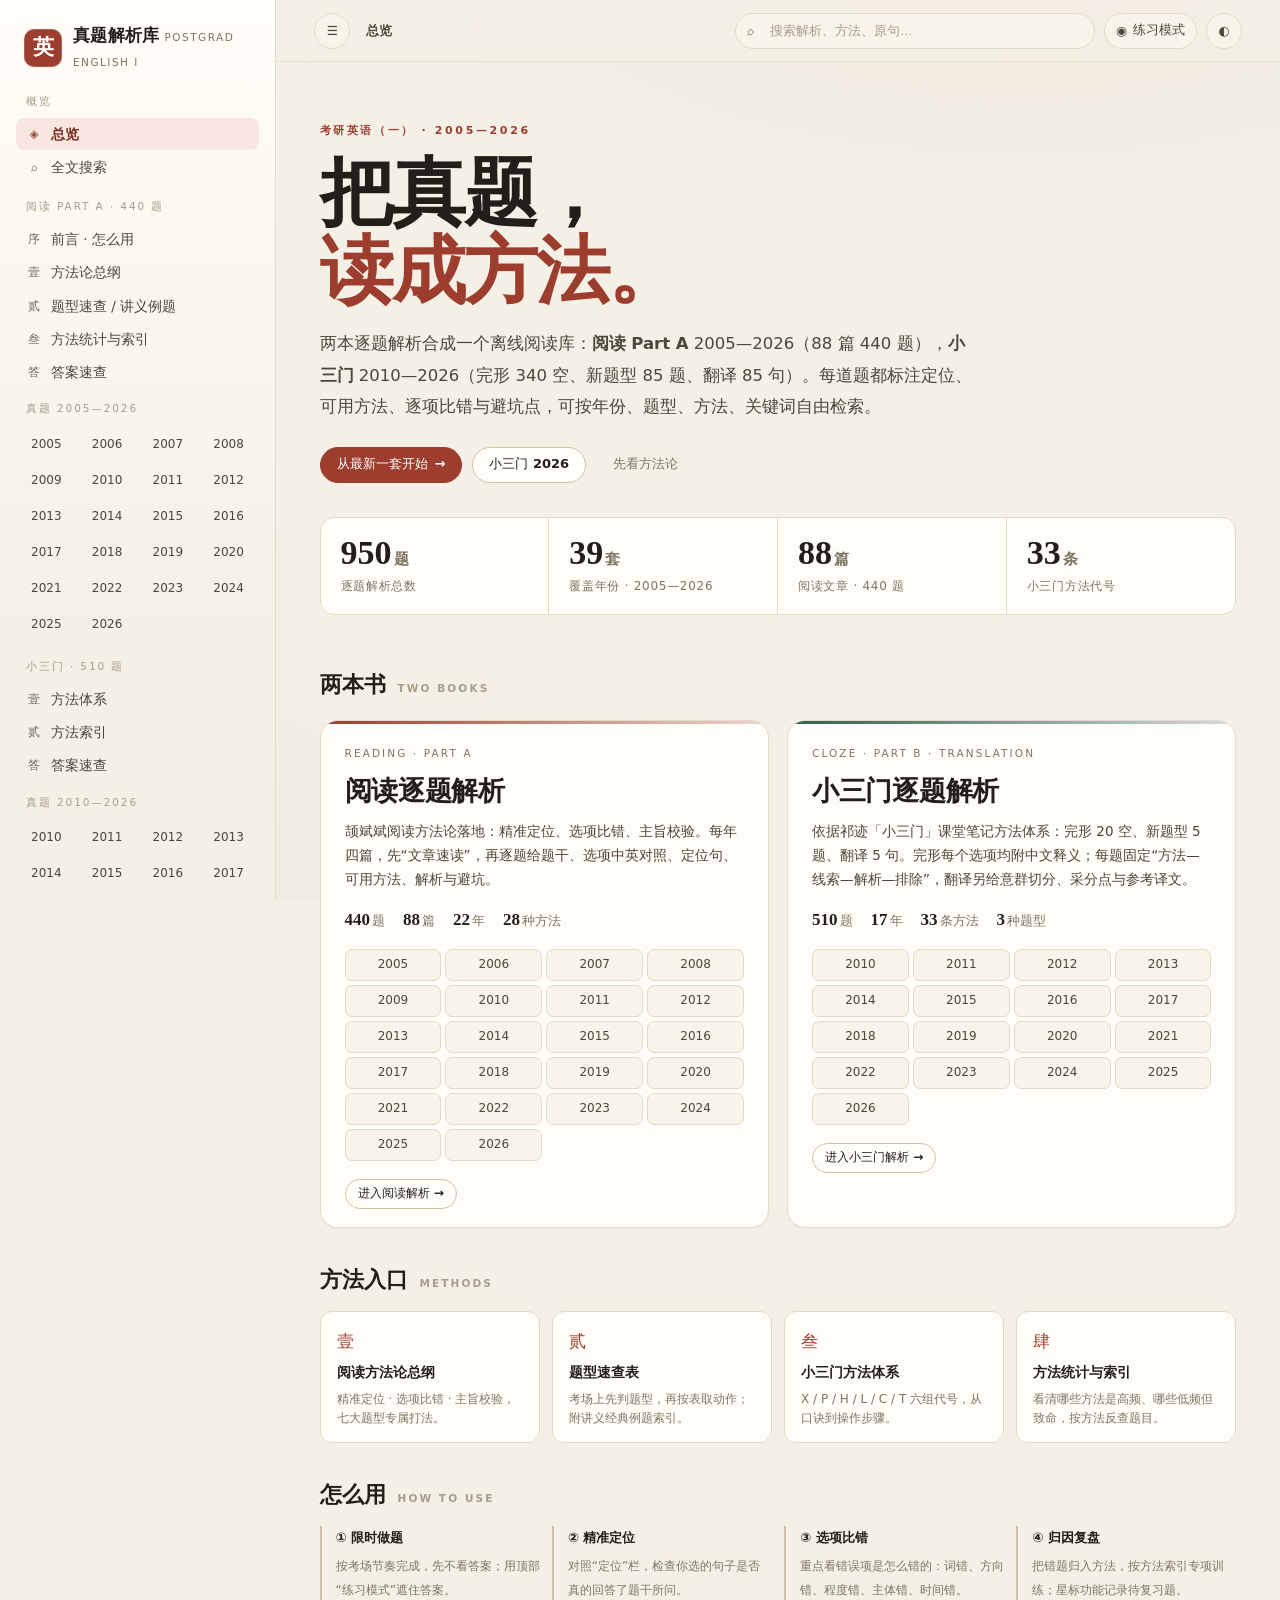
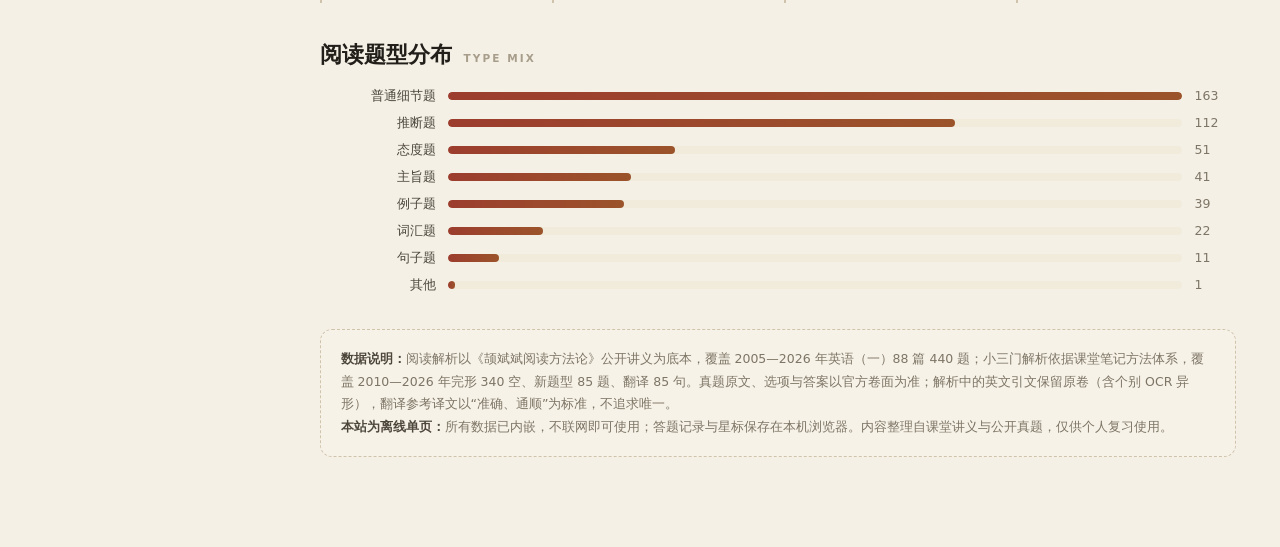
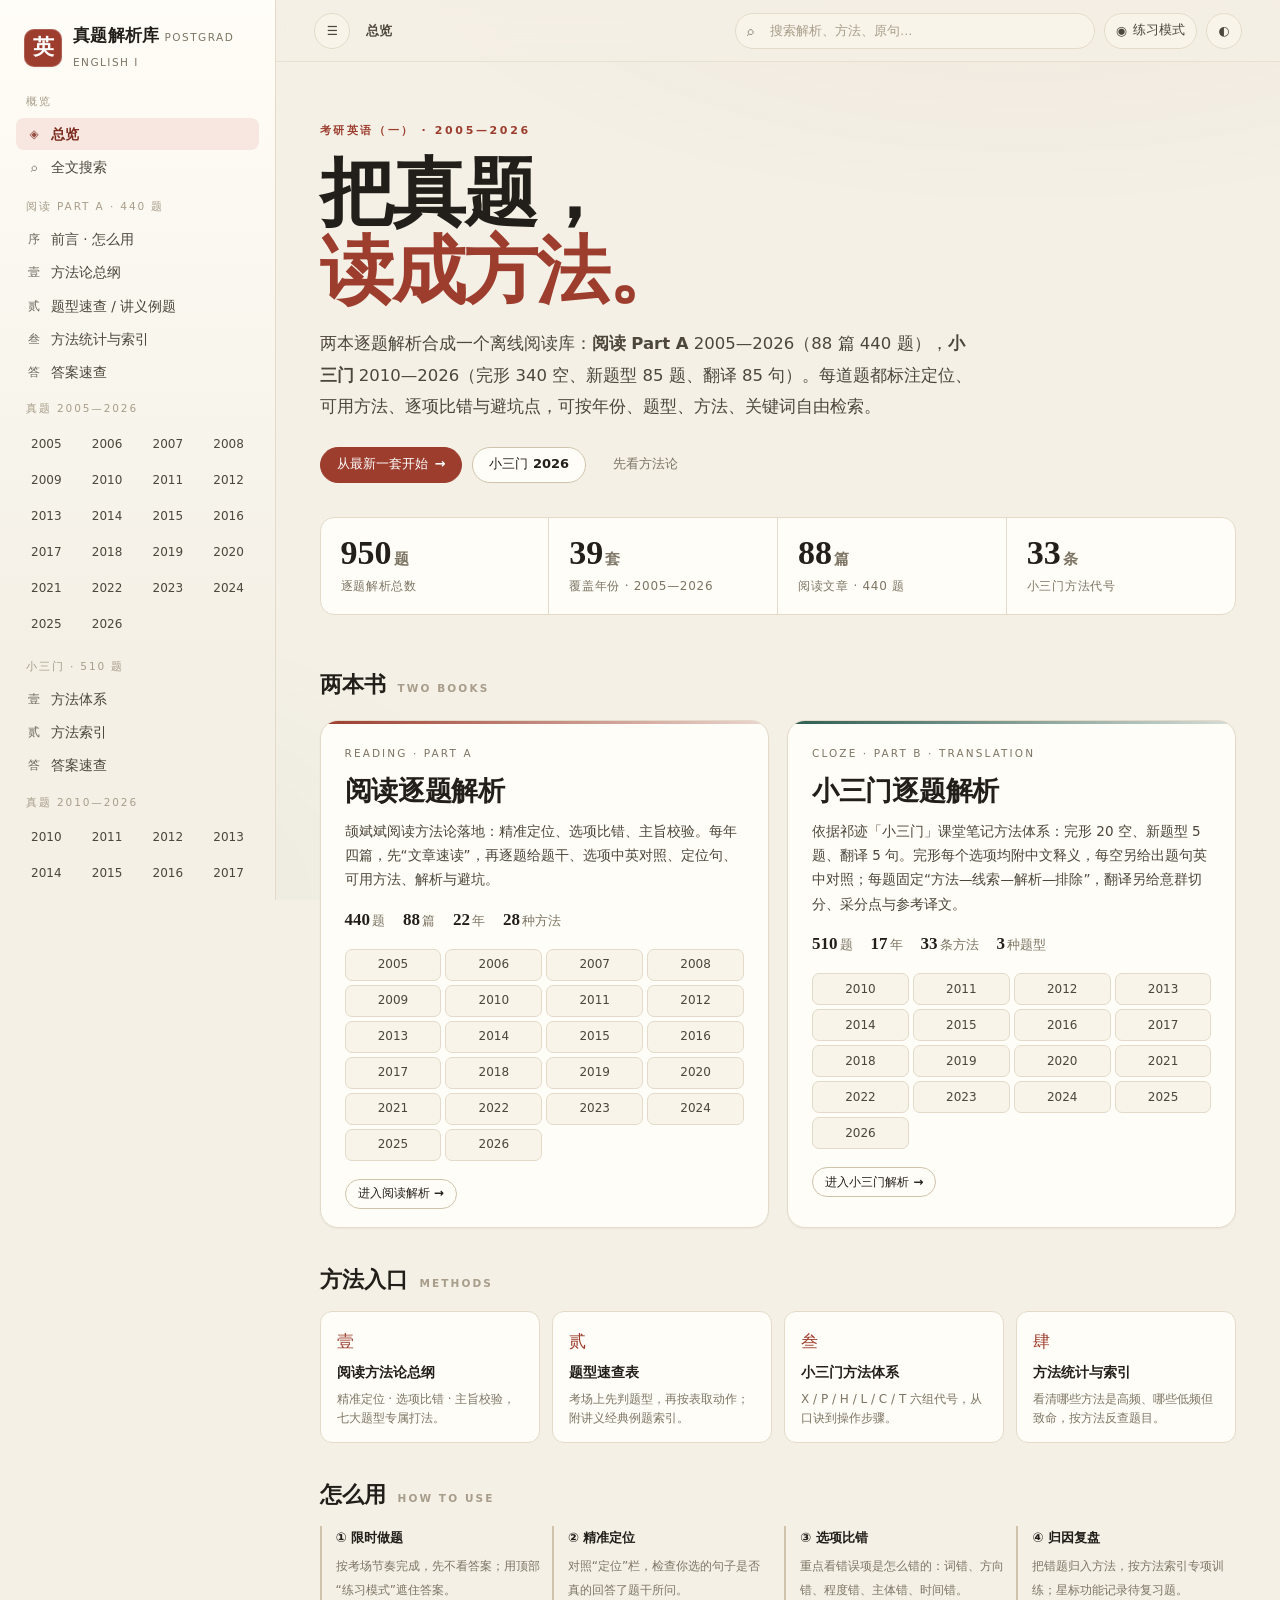
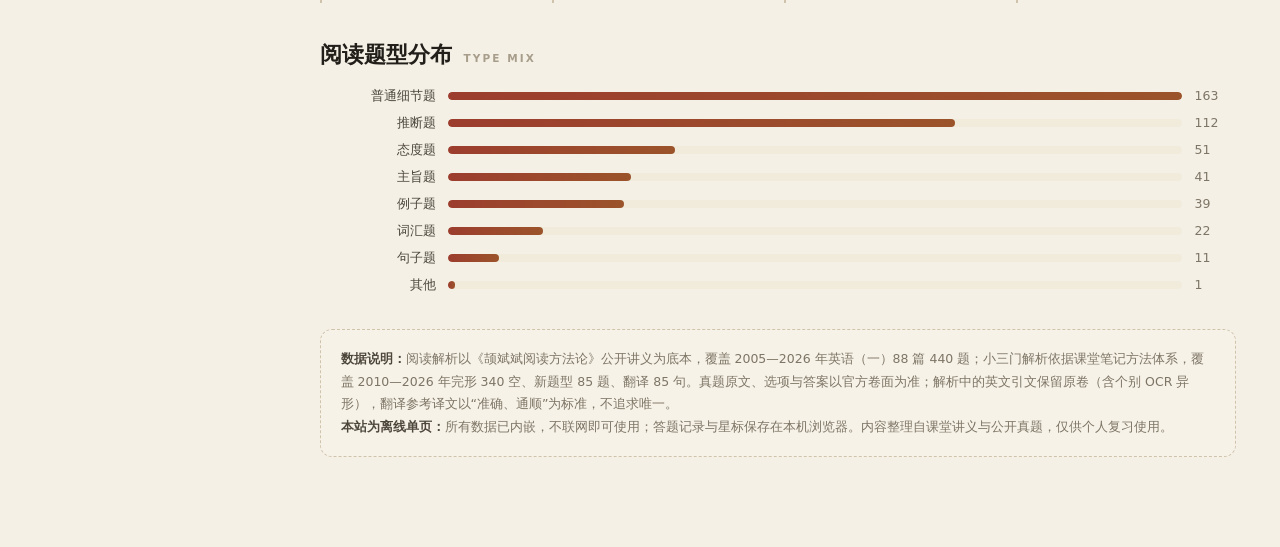
